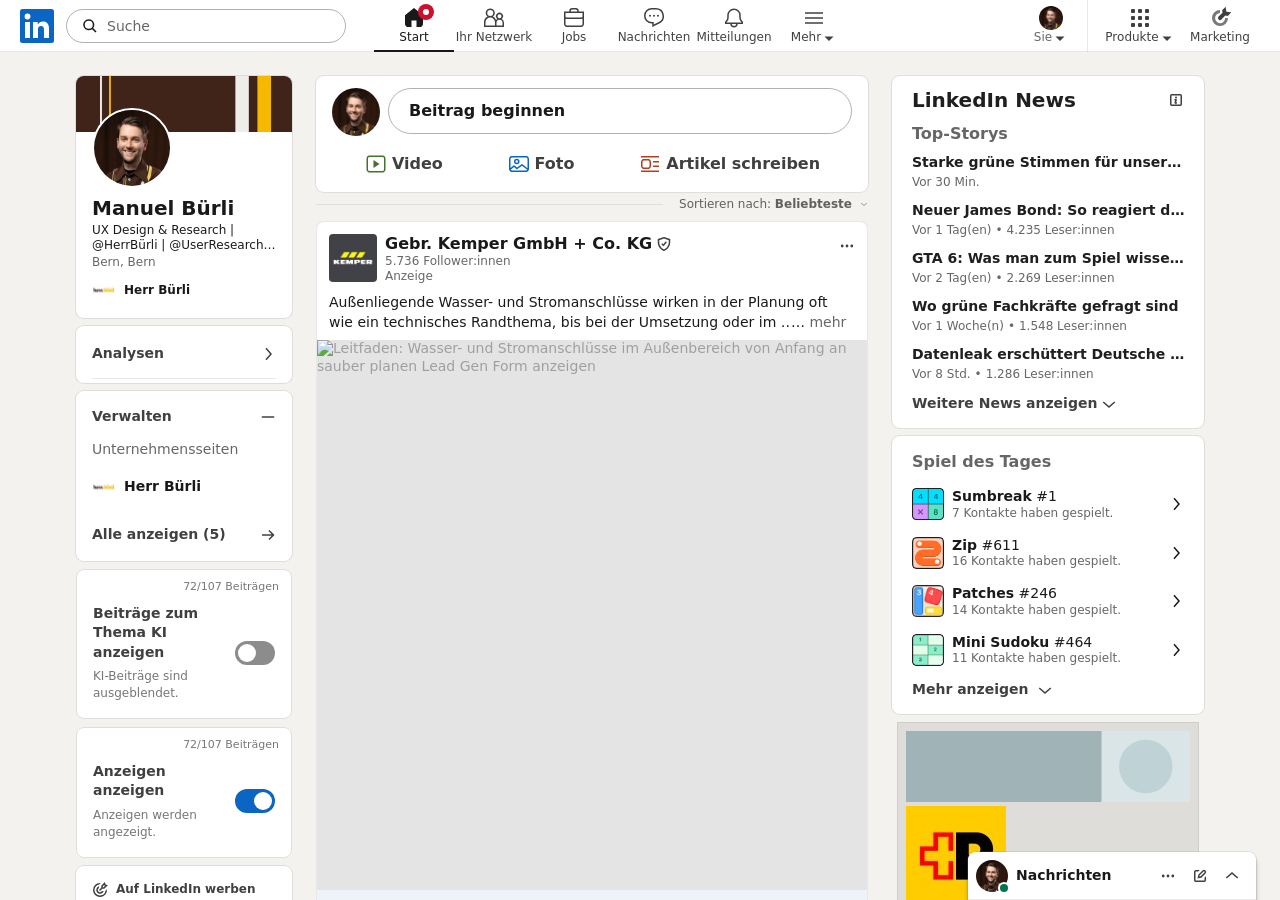
==== Feed _ LinkedIn.html @ 3b2b9075 "Add LinkedIn feed demo with AI and advertising filters" ====
<!DOCTYPE html>
<!-- saved from url=(0029)https://www.linkedin.com/feed -->
<html lang="de" dir="ltr" translate="no"><head><meta http-equiv="Content-Type" content="text/html; charset=UTF-8"><style class="vjs-styles-defaults">
      .video-js {
        width: 300px;
        height: 150px;
      }

      .vjs-fluid:not(.vjs-audio-only-mode) {
        padding-top: 56.25%
      }
    </style><style class="vjs-styles-dimensions">
      .dimensions-\2b5ZfKEteRkOg2El0M7EqtQ\3d\3d {
        width: 720px;
        height: 720px;
      }

      .dimensions-\2b5ZfKEteRkOg2El0M7EqtQ\3d\3d.vjs-fluid:not(.vjs-audio-only-mode) {
        padding-top: 100%;
      }
    </style><style class="vjs-styles-dimensions">
      .rE8eqC6STLJ\2fTqPIsYO1gQ\3d\3d-dimensions {
        width: 640px;
        height: 360px;
      }

      .rE8eqC6STLJ\2fTqPIsYO1gQ\3d\3d-dimensions.vjs-fluid:not(.vjs-audio-only-mode) {
        padding-top: 56.25%;
      }
    </style><style class="vjs-styles-dimensions">
      .ckKrsiAgSJOU2fiuxr1vDQ\3d\3d-dimensions {
        width: 720px;
        height: 1280px;
      }

      .ckKrsiAgSJOU2fiuxr1vDQ\3d\3d-dimensions.vjs-fluid:not(.vjs-audio-only-mode) {
        padding-top: 177.77777777777777%;
      }
    </style><style class="vjs-styles-dimensions">
      .Z4V36ttBJ\2f3JriXPXwtMaQ\3d\3d-dimensions {
        width: 720px;
        height: 1280px;
      }

      .Z4V36ttBJ\2f3JriXPXwtMaQ\3d\3d-dimensions.vjs-fluid:not(.vjs-audio-only-mode) {
        padding-top: 177.77777777777777%;
      }
    </style><style class="vjs-styles-dimensions">
      .nWcS9KaoBfqpNhwKVOZilQ\3d\3d-dimensions {
        width: 720px;
        height: 900px;
      }

      .nWcS9KaoBfqpNhwKVOZilQ\3d\3d-dimensions.vjs-fluid:not(.vjs-audio-only-mode) {
        padding-top: 125%;
      }
    </style><style class="vjs-styles-dimensions">
      .R4MPqCvESsOqVYd6NqeznQ\3d\3d-dimensions {
        width: 720px;
        height: 900px;
      }

      .R4MPqCvESsOqVYd6NqeznQ\3d\3d-dimensions.vjs-fluid:not(.vjs-audio-only-mode) {
        padding-top: 125%;
      }
    </style><style class="vjs-styles-dimensions">
      .Nzpxj4NPc3LKYhUK5\2fYldA\3d\3d-dimensions {
        width: 1280px;
        height: 720px;
      }

      .Nzpxj4NPc3LKYhUK5\2fYldA\3d\3d-dimensions.vjs-fluid:not(.vjs-audio-only-mode) {
        padding-top: 56.25%;
      }
    </style><style class="vjs-styles-dimensions">
      .bcqsrGzAuzdVkP7ek1iYWg\3d\3d-dimensions {
        width: 360px;
        height: 640px;
      }

      .bcqsrGzAuzdVkP7ek1iYWg\3d\3d-dimensions.vjs-fluid:not(.vjs-audio-only-mode) {
        padding-top: 177.77777777777777%;
      }
    </style><style class="vjs-styles-dimensions">
      .ryqaCqwASoyR7H99nJMr2Q\3d\3d-dimensions {
        width: 720px;
        height: 1280px;
      }

      .ryqaCqwASoyR7H99nJMr2Q\3d\3d-dimensions.vjs-fluid:not(.vjs-audio-only-mode) {
        padding-top: 177.77777777777777%;
      }
    </style><style class="vjs-styles-dimensions">
      .oiaku1xTn0e4oN4F7Y2VXQ\3d\3d-dimensions {
        width: 720px;
        height: 1280px;
      }

      .oiaku1xTn0e4oN4F7Y2VXQ\3d\3d-dimensions.vjs-fluid:not(.vjs-audio-only-mode) {
        padding-top: 177.77777777777777%;
      }
    </style><style class="vjs-styles-dimensions">
      .qtBQoYpNHj2A9IPPvtc5fA\3d\3d-dimensions {
        width: 720px;
        height: 900px;
      }

      .qtBQoYpNHj2A9IPPvtc5fA\3d\3d-dimensions.vjs-fluid:not(.vjs-audio-only-mode) {
        padding-top: 125%;
      }
    </style><style class="vjs-styles-dimensions">
      .ao3ycPjXvGE7I\2beccljYfQ\3d\3d-dimensions {
        width: 720px;
        height: 1281px;
      }

      .ao3ycPjXvGE7I\2beccljYfQ\3d\3d-dimensions.vjs-fluid:not(.vjs-audio-only-mode) {
        padding-top: 177.91666666666666%;
      }
    </style><style class="vjs-styles-dimensions">
      .C4O6EcbVRWqjmnkiM7I0jg\3d\3d-dimensions {
        width: 720px;
        height: 720px;
      }

      .C4O6EcbVRWqjmnkiM7I0jg\3d\3d-dimensions.vjs-fluid:not(.vjs-audio-only-mode) {
        padding-top: 100%;
      }
    </style><style class="vjs-styles-dimensions">
      .cUgsrQ8zFcGG6C8o2sJ11Q\3d\3d-dimensions {
        width: 720px;
        height: 1280px;
      }

      .cUgsrQ8zFcGG6C8o2sJ11Q\3d\3d-dimensions.vjs-fluid:not(.vjs-audio-only-mode) {
        padding-top: 177.77777777777777%;
      }
    </style><style class="vjs-styles-dimensions">
      .vqchTZLcTU2e5ZGIym89fQ\3d\3d-dimensions {
        width: 1280px;
        height: 720px;
      }

      .vqchTZLcTU2e5ZGIym89fQ\3d\3d-dimensions.vjs-fluid:not(.vjs-audio-only-mode) {
        padding-top: 56.25%;
      }
    </style><style class="vjs-styles-dimensions">
      .GL\2bb3SaiSrSSjxsmct7eQg\3d\3d-dimensions {
        width: 1280px;
        height: 720px;
      }

      .GL\2bb3SaiSrSSjxsmct7eQg\3d\3d-dimensions.vjs-fluid:not(.vjs-audio-only-mode) {
        padding-top: 56.25%;
      }
    </style><style class="vjs-styles-dimensions">
      .ceS1oAIQ3YYWlZRYtt2sQQ\3d\3d-dimensions {
        width: 576px;
        height: 1024px;
      }

      .ceS1oAIQ3YYWlZRYtt2sQQ\3d\3d-dimensions.vjs-fluid:not(.vjs-audio-only-mode) {
        padding-top: 177.77777777777777%;
      }
    </style><style class="vjs-styles-dimensions">
      .I\2bxCTWV\2fTEm8zJBzJMdtBA\3d\3d-dimensions {
        width: 720px;
        height: 1280px;
      }

      .I\2bxCTWV\2fTEm8zJBzJMdtBA\3d\3d-dimensions.vjs-fluid:not(.vjs-audio-only-mode) {
        padding-top: 177.77777777777777%;
      }
    </style><style class="vjs-styles-dimensions">
      .seU7eTR3QSW7w2JBhQhfsQ\3d\3d-dimensions {
        width: 720px;
        height: 900px;
      }

      .seU7eTR3QSW7w2JBhQhfsQ\3d\3d-dimensions.vjs-fluid:not(.vjs-audio-only-mode) {
        padding-top: 125%;
      }
    </style><style class="vjs-styles-dimensions">
      .oWy1XawjCveAbYv\2bSmT7Ew\3d\3d-dimensions {
        width: 1280px;
        height: 720px;
      }

      .oWy1XawjCveAbYv\2bSmT7Ew\3d\3d-dimensions.vjs-fluid:not(.vjs-audio-only-mode) {
        padding-top: 56.25%;
      }
    </style><style class="vjs-styles-dimensions">
      .Tl2jkCMywleUB33kTfhiew\3d\3d-dimensions {
        width: 720px;
        height: 1280px;
      }

      .Tl2jkCMywleUB33kTfhiew\3d\3d-dimensions.vjs-fluid:not(.vjs-audio-only-mode) {
        padding-top: 177.77777777777777%;
      }
    </style><style class="vjs-styles-dimensions">
      .dimensions-\34 b7Enufa59qZJmIDO2xLIg\3d\3d {
        width: 1280px;
        height: 720px;
      }

      .dimensions-\34 b7Enufa59qZJmIDO2xLIg\3d\3d.vjs-fluid:not(.vjs-audio-only-mode) {
        padding-top: 56.25%;
      }
    </style><style class="vjs-styles-dimensions">
      .RUBUwLbxRTScU1hfjzQEFw\3d\3d-dimensions {
        width: 720px;
        height: 1280px;
      }

      .RUBUwLbxRTScU1hfjzQEFw\3d\3d-dimensions.vjs-fluid:not(.vjs-audio-only-mode) {
        padding-top: 177.77777777777777%;
      }
    </style><style class="vjs-styles-dimensions">
      .FEBZf8MRoHy80npogq1pHg\3d\3d-dimensions {
        width: 816px;
        height: 464px;
      }

      .FEBZf8MRoHy80npogq1pHg\3d\3d-dimensions.vjs-fluid:not(.vjs-audio-only-mode) {
        padding-top: 56.86274509803921%;
      }
    </style><meta name="viewport" content="width=device-width, initial-scale=1.0"><meta http-equiv="Content-Security-Policy" content="script-src-elem 'nonce-b42086219ba7d55e7c5cde305dbc8436' 'strict-dynamic'; script-src-attr;"><meta name="como-t" content="{&quot;ep&quot;:&quot;/e0548yGax_HKReiogFD&quot;,&quot;appId&quot;:&quot;com.linkedin.flagship3.d_web&quot;,&quot;service&quot;:&quot;flagship-web&quot;,&quot;serviceVersion&quot;:&quot;0.2.8688&quot;,&quot;treeId&quot;:&quot;AAZgjlvq1mCWoxMf0RyOdg==&quot;,&quot;trackingId&quot;:&quot;FcWXr8O/SVCF/Y+5f8GLMg==&quot;,&quot;pageForestId&quot;:&quot;0006608e5beb4f13002a1066919ed969&quot;,&quot;locale&quot;:&quot;de_DE&quot;,&quot;applicationUrn&quot;:&quot;urn:li:application:(web,flagship-web)&quot;,&quot;appTrackingId&quot;:&quot;FUDcpcPKTLqmRrvvc8zhCw==&quot;}"><meta name="como-err" content="{&quot;title&quot;:&quot;Leider ist ein Fehler aufgetreten.&quot;,&quot;retry&quot;:&quot;Erneut versuchen&quot;}"><title>Feed | LinkedIn</title><meta name="como-pk" content="d_flagship3_feed"><link type="text/css" rel="stylesheet" href="./Feed _ LinkedIn_files/B3gfQwgu.css"><style type="text/css">:root{--jer-select-border:#b6b6b6;--jer-select-focus:#777;--jer-select-arrow:#777;--jer-form-border:1px solid #ededf0;--jer-form-border-focus:1px solid #e2e2e2;--jer-highlight-color:#b3d8ff}.jer-visible{opacity:1}.jer-hidden{opacity:0}.jer-select select{-webkit-appearance:none;-moz-appearance:none;appearance:none;background-color:transparent;border:none;color:#000;cursor:inherit;font-family:inherit;font-size:.8em;line-height:inherit;margin:0;outline:none;padding:0 1em 0 0;z-index:1}select::-ms-expand{display:none}.jer-select{align-items:center;background-color:#fff;background-image:linear-gradient(0deg,#f9f9f9,#fff 33%);border:1px solid var(--jer-select-border);border-radius:.25em;cursor:pointer;display:grid;grid-template-areas:"select";line-height:1.1;max-width:15ch;min-width:12ch;padding:.25em .5em;position:relative}.jer-select select,.jer-select:after{grid-area:select}.jer-select:not(.jer-select--multiple):after{background-color:var(--jer-select-arrow);clip-path:polygon(100% 0,0 0,50% 100%);content:"";height:.5em;justify-self:end;width:.8em}select:focus+.focus{border:1px solid var(--jer-select-focus);border-radius:inherit;bottom:-1px;left:-1px;position:absolute;right:-1px;top:-1px}.jer-select-inner{text-overflow:ellipsis;width:100%}.jer-editor-container{border-radius:.5em;font-size:16px;line-height:1;padding:1em 1em 1em 2em;position:relative;text-align:left}.jer-editor-container textarea{border:var(--jer-form-border);border-radius:.3em;color:var(--jer-input-color);outline:none}.jer-editor-container textarea:focus{border:var(--jer-form-border-focus)}.jer-editor-container input{border:var(--jer-form-border);border-radius:.3em;font-family:inherit;outline:none}.jer-editor-container input:focus{border:var(--jer-form-border-focus)}.jer-editor-container ::selection{background-color:var(--jer-highlight-color)}.jer-collection-header-row,.jer-value-main-row{align-items:center;display:flex;gap:.3em;min-height:1.7em}.jer-collection-header-row{display:flex;flex-wrap:wrap}.jer-collapse-icon{left:-1.2em;position:absolute;top:.35em}.jer-collection-inner{position:relative}.jer-collection-text-edit{align-items:flex-start;display:flex;flex-direction:column;gap:.3em;line-height:1.1em}.jer-collection-text-area{font-family:inherit;font-size:.85em;max-height:40em;overflow:hidden;padding:.2em .5em 0;resize:both}.jer-collection-input-button-row{display:flex;font-size:150%;justify-content:flex-end;margin-top:.4em;width:100%}.jer-collection-error-row{bottom:.5em;position:absolute}.jer-error-slug{margin-left:1em}.jer-value-component{position:relative}.jer-value-main-row{display:flex;gap:0}.jer-value-and-buttons{align-items:center;display:flex;justify-content:flex-start;padding-left:.5em}.jer-value-error-row{position:absolute}.jer-value-string{line-height:1.3em;overflow-wrap:anywhere;white-space:pre-wrap;word-break:break-word}.jer-string-expansion{cursor:pointer;filter:saturate(50%);opacity:.6}.jer-show-less{font-size:80%}.jer-hyperlink{text-decoration:underline}.jer-input-text{font-family:inherit;font-size:.9em;height:1.4em;line-height:1.2em;margin:0;min-width:6em;overflow:hidden;padding:.25em .5em .2em;resize:none}.jer-input-boolean{margin-left:.3em;margin-right:.3em;transform:scale(1.5)}.jer-key-text{line-height:1.1em;white-space:pre-wrap;word-break:break-word}.jer-key-edit{font-size:inherit;font-size:.9em;padding:0 .3em}.jer-value-invalid{font-style:italic;opacity:.5}.jer-input-number{font-size:90%;min-width:3em}.jer-confirm-buttons,.jer-edit-buttons{align-items:center;cursor:pointer;display:flex;height:1em}.jer-input-buttons{gap:.4em}.jer-edit-buttons{gap:.4em;margin-left:.5em;opacity:0}.jer-confirm-buttons{gap:.2em;margin-left:.4em}.jer-edit-buttons:hover{opacity:1;position:relative}.jer-collection-header-row:hover>.jer-edit-buttons,.jer-value-and-buttons:hover>.jer-edit-buttons,.jer-value-main-row:hover>.jer-edit-buttons{opacity:1}.jer-copy-pulse{position:relative;transition:.3s}.jer-copy-pulse:hover{opacity:.85;transform:scale(1.2);transition:.3s}.jer-copy-pulse:after{border-radius:50%;box-shadow:0 0 15px 5px var(--jer-icon-copy-color);content:"";display:block;height:100%;left:0;opacity:0;position:absolute;top:0;transition:all .5s;width:100%}.jer-copy-pulse:active:after{border-radius:4em;box-shadow:0 0 0 0 var(--jer-icon-copy-color);left:0;opacity:1;position:absolute;top:0;transition:0s}.jer-copy-pulse:active{top:.07em}.jer-rotate-90{transform:rotate(-90deg)}.jer-icon:hover{opacity:.85;transform:scale(1.2);transition:.3s}.jer-empty-string{font-size:90%;font-style:italic}.jer-drag-n-drop-padding{border:1px dashed #e0e0e0;border-radius:.3em;height:.5em}.jer-clickzone{height:calc(100% - .8em);left:-1em;position:absolute;top:1.2em}</style>
<link rel="stylesheet" href="./ki-feed-filter.css?v=9">

<meta http-equiv="Content-Security-Policy" content="connect-src 'none'; object-src 'none'; form-action 'none'; base-uri 'self'; frame-src 'self'; img-src 'self' data: blob:; font-src 'self' data:; media-src 'self' blob:">
</head><body class="aaalqh" data-body-class="aaalqh" data-color-scheme="light" cz-shortcut-listen="true" data-rehydrated="true"><div id="root" data-strictmode="true"><section class="aaamnt aaamns aaaj15 aaak4l"><h2 class="aaaa2y aaal5q" data-testid="toasts-title">0 Benachrichtigungen</h2></section><div class="hasBreakWordsNoHyphen enableHyperlinkDecoration aaalmr aaalmx aaalms aaalmp aaaay6 aaahtz aaaa29 aaah97 aaalmu aaalm1 aaal5q"><div class="aaal5q"><div aria-label="Navigationsmenü überspringen" class="aaamin aaamim aaabtj aaaa29"><div class="aaamiq aaamio aaalbb aaalb7 aaah93 aaamip aaald0 aaaj03 aaaayy aaaj1k aaaiyn aaaj2d"><button class="aaalxl aaalxk aaat0 aaaa26 aaahn4 aaalho aaali7 aaalxo aaalxn aaalxm aaaazu aaaj03 aaaj2d" type="button"><span class="aaalzr aaalyb aaalx6 aaaivr aaaj03 aaat0 aaaa26 aaaazu aaaix7 aaaj1r aaalho aaali7 aaak6u aaak65 aaalyd aaalyp aaalyl aaalx8 aaah1v aaalyt"><span class="aaalje aaalqv aaahn4 aaaljc aaaly8">Weiter zur Suche</span></span></button><button class="aaalxl aaalxk aaat0 aaaa26 aaahn4 aaalho aaali7 aaalxo aaalxn aaalxm aaaazu aaaj03 aaaj2d" type="button"><span class="aaalzr aaalyb aaalx6 aaaivr aaaj03 aaat0 aaaa26 aaaazu aaaix7 aaaj1r aaalho aaali7 aaak6u aaak65 aaalyd aaalyp aaalyl aaalx8 aaah1v aaalyt"><span class="aaalje aaalqv aaahn4 aaaljc aaaly8">Weiter zum Hauptinhalt</span></span></button><button class="aaalxl aaalxk aaat0 aaaa26 aaahn4 aaalho aaali7 aaalxo aaalxn aaalxm aaaazu aaaj03 aaaj2d" type="button"><span class="aaalzr aaalyb aaalx6 aaaivr aaaj03 aaat0 aaaa26 aaaazu aaaix7 aaaj1r aaalho aaali7 aaak6u aaak65 aaalyd aaalyp aaalyl aaalx8 aaah1v aaalyt"><span class="aaalje aaalqv aaahn4 aaaljc aaaly8">Weiter zu seitenleiste</span></span></button><button class="aaalxl aaalxk aaat0 aaaa26 aaahn4 aaalho aaali7 aaalxo aaalxn aaalxm aaaazu aaaj03 aaaj2d" type="button"><span class="aaalzr aaalyb aaalx6 aaaivr aaaj03 aaat0 aaaa26 aaaazu aaaix7 aaaj1r aaalho aaali7 aaak6u aaak65 aaalyd aaalyp aaalyl aaalx8 aaah1v aaalyt"><span class="aaalje aaalqv aaahn4 aaaljc aaaly8">Weiter zu primäre inhalte</span></span></button><button class="aaalxl aaalxk aaat0 aaaa26 aaahn4 aaalho aaali7 aaalxo aaalxn aaalxm aaaazu aaaj03 aaaj2d" type="button"><span class="aaalzr aaalyb aaalx6 aaaivr aaaj03 aaat0 aaaa26 aaaazu aaaix7 aaaj1r aaalho aaali7 aaak6u aaak65 aaalyd aaalyp aaalyl aaalx8 aaah1v aaalyt"><span class="aaalje aaalqv aaahn4 aaaljc aaaly8">Weiter zu aside</span></span></button><div class="aaamiu aaamit aaaj49 aaaj1x aaake9"><button class="aaalxl aaalxk aaat0 aaaa26 aaahn4 aaalho aaali7 aaalxo aaalxn aaalxm aaaazu aaaj03 aaaj2d" type="button" aria-label="Wechselmenü schließen"><span class="aaalzr aaalyb aaalx6 aaaivr aaaj03 aaat0 aaaa26 aaaazu aaaix7 aaaj1r aaalho aaali7 aaak6u aaak65 aaalyg aaalyp aaalyn aaalyl aaalx8 aaah1v aaalyy aaaly3"><svg xmlns="http://www.w3.org/2000/svg" id="xmark-outline-medium" fill="none" aria-hidden="true" data-supported-dps="24x24" viewBox="0 0 24 24" data-token-id="98" width="24" height="24" class="" style="width: 24px; min-width: 24px; height: 24px; min-height: 24px;"><path fill="currentColor" d="M19.53 5.53 13.06 12l6.47 6.47-1.061 1.06-6.47-6.47-6.47 6.47-1.06-1.06 6.47-6.47-6.47-6.47 1.06-1.06L12 10.94l6.47-6.47z"></path></svg></span></button></div></div></div><div class="aaal6d aaaayy aaaiun aaaj1t aaaj08 aaaj1j aaaixb aaal5q"></div></div><div class="aaalm3 aaalmf aaalm2 aaaay6 aaahtr aaaa29 aaah97 aaalm5 aaalm6 aaalm9 aaalnc aaalnd aaalnf aaalnh aaalnl aaal5q" data-layout-grid=""><div class="aaalns aaal5q"><header class="aaalnx aaalnv aaahpf aaalny aaaln0 aaal5q"><div class="aaaayq aaal5q" data-display-contents="true" style="--72738b91: var(--aaac1);"><div class="aaa0g aaaayy aaaiu3 aaaj1r aaaj08 aaaj1j aaaixb aaahub aaaia7 aaabtc aaaaeg aaal5q" style="border-color: var(--72738b91, var(--aaac1));"><div class="aaalao aaalbk aaaayy aaaiu3 aaaj1t aaaj03 aaaj1j aaaixb aaaia7 aaaifb aaaj1i aaal5q"><div class="aaaivz aaaayy aaaiu3 aaaj1t aaaj03 aaaj1j aaaiyv aaahtn aaaj1e aaal5q"><div role="button" tabindex="0" class="aaamic aaamib aaak8o aaak9k aaalag aaalbc aaat0 aaahn4 aaaljh aaaayy" componentkey="d6b43f20-1138-4c18-af3d-f469de2f01df"><svg xmlns="http://www.w3.org/2000/svg" id="linkedin-bug-blue-medium" width="34" height="34" aria-hidden="false" data-supported-dps="34x34" viewBox="0 0 34 34" data-token-id="417" class="aaal8z aaaivr aaaayi aaag58 aaamj1" componentkey="d6b43f20-1138-4c18-af3d-f469de2f01df" role="img" aria-label="LinkedIn" style="width: 34px; min-width: 34px; height: 34px; min-height: 34px;"><path fill="#0a66c2" d="M34 2.5v29a2.5 2.5 0 0 1-2.5 2.5h-29A2.5 2.5 0 0 1 0 31.5v-29A2.5 2.5 0 0 1 2.5 0h29A2.5 2.5 0 0 1 34 2.5M10 13H5v16h5zm.45-5.5a2.88 2.88 0 0 0-2.86-2.9H7.5a2.9 2.9 0 0 0 0 5.8 2.88 2.88 0 0 0 2.95-2.81zM29 19.28c0-4.81-3.06-6.68-6.1-6.68a5.7 5.7 0 0 0-5.06 2.58h-.14V13H13v16h5v-8.51a3.32 3.32 0 0 1 3-3.58h.19c1.59 0 2.77 1 2.77 3.52V29h5z" display="var(--svgDisplayLight)"></path><path fill="#fff" d="M34 2.5v29a2.5 2.5 0 0 1-2.5 2.5h-29A2.5 2.5 0 0 1 0 31.5v-29A2.5 2.5 0 0 1 2.5 0h29A2.5 2.5 0 0 1 34 2.5M10 13H5v16h5zm.45-5.5a2.88 2.88 0 0 0-2.86-2.9H7.5a2.9 2.9 0 0 0 0 5.8 2.88 2.88 0 0 0 2.95-2.81zM29 19.28c0-4.81-3.06-6.68-6.1-6.68a5.7 5.7 0 0 0-5.06 2.58h-.14V13H13v16h5v-8.51a3.32 3.32 0 0 1 3-3.58h.19c1.59 0 2.77 1 2.77 3.52V29h5z" display="var(--svgDisplayDark)"></path></svg></div><div class="aaaivr aaaayy aaaiu3 aaaj1t aaaj03 aaaj1j aaaixb aaahtn aaaj1e aaal5q" style="max-width: 56rem;"><div class="aaaa2y aaal5q" role="status" aria-live="polite" aria-atomic="true"></div><div class="aaal4p aaal4o aaaia7 aaahub aaaayy aaaiun aaaixr aaaj1r aaalkf" role="search" data-expanded="false"><div class="aaal4z aaal4y aaaj2d aaalk2"><div class="aaalkt aaalks aaalan aaahmy aaahm7 aaahnf aaaj3x aaak3x aaak7f aaak6t aaak67 aaal5q"><svg xmlns="http://www.w3.org/2000/svg" id="magnifying-glass-outline-small" fill="none" aria-hidden="true" data-supported-dps="16x16" viewBox="0 0 16 16" data-token-id="382" width="16" height="16" class="aaal8z aaaayi aaagcv aaamj1" style="width: 16px; min-width: 16px; height: 16px; min-height: 16px;"><path fill="currentColor" fill-rule="evenodd" d="M6.75 1.25a5.5 5.5 0 0 1 4.382 8.821l3.398 3.399-1.06 1.06-3.399-3.398A5.5 5.5 0 1 1 6.75 1.25m0 1.5a4 4 0 1 0 0 8 4 4 0 0 0 0-8" clip-rule="evenodd"></path></svg></div><input class="aaal4v aaal3x aaalqs aaal4u aaat2 aaagoj aaagos aaago0 aaaia7 aaalkx aaalku aaavg aaaz8 aaa40 aaa9s aaaafy aaaakq aaaapi aaaaua aaalbh aaalce aaalcv aaaldg aaaldu aaad4d aaaaeg aaaa29 aaabtq aaabtz aaabt7 aaah93 aaal5q" id="_r_a0_" data-testid="typeahead-input" autocomplete="off" dir="auto" placeholder="Suche" aria-autocomplete="list" componentkey="SearchResults_SearchTyahInputRef" value="" style="max-width: 56rem;"></div></div></div></div><div class="aaaayy aaal5q"><nav class="aaamj2 aaaivr aaaldb aaaa3s aaaa3l aaal5q"><ul class="aaaayy aaaiu3 aaaj1j aaaixb aaal5q"><li class="aaamj3 aaaivr aaaiw6 aaaj1p aaal5q"><button class="aaamne aaamnd aaaj03 aaat0 aaaa26 aaaayy aaaiun aaahuz aaaj1r aaaljj aaaih7 aaah93 aaaj2d aaalio aaali7 aaalja aaamnh aaamnf" aria-label="Start, 0 neue Mitteilungen" aria-current="true"><span class="aaaazu aaaj2d aaal5q"><svg xmlns="http://www.w3.org/2000/svg" id="house-fill-medium" fill="none" aria-hidden="true" data-supported-dps="24x24" viewBox="0 0 24 24" width="24" height="24"><path fill="currentColor" d="m20.714 8.911.286.225v7.514c0 .618 0 1.126-.033 1.539-.035.421-.109.81-.294 1.173a3 3 0 0 1-1.31 1.31c-.365.186-.753.26-1.174.295-.413.034-.921.033-1.539.033H14.5v-6.5h-5V21H7.35c-.618 0-1.126 0-1.538-.033-.422-.035-.81-.109-1.174-.294a3 3 0 0 1-1.31-1.31c-.186-.365-.26-.753-.295-1.174C3 17.776 3 17.268 3 16.65V9.136l.286-.225L12 2.045z"></path></svg><span class="aaamhj aaamha aaaaeu aaalc9 aaaldq aaaj03 aaaazu aaaj1r aaak3p aaamhk aaalqr aaamhb aaaczx aaagj9 aaamhq aaamhh aaahqf aaaihn aaamhs aaamht aaamno aaamnn aaalaz aaaj1x aaaiaf aaal5q" data-color-scheme="light"></span></span><span class="aaaayy aaaiun aaal5q"><span class="aaamnk aaamni aaalqq aaamnj aaahn4 aaak6u aaak65 aaaayy aaaj1r aaahqf">Start</span></span></button></li><li class="aaamj3 aaaivr aaaiw6 aaaj1p aaal5q"><a class="aaamne aaamnd aaaj03 aaat0 aaaa26 aaaayy aaaiun aaahuz aaaj1r aaaljj aaaih7 aaah93 aaaj2d aaalio aaali7 aaalja aaamnf" href="https://www.linkedin.com/mynetwork" aria-label="Ihr Netzwerk, 0 neue Mitteilungen"><span class="aaaazu aaaj2d aaal5q"><svg xmlns="http://www.w3.org/2000/svg" id="people-two-outline-medium" fill="none" aria-hidden="true" data-supported-dps="24x24" viewBox="0 0 24 24" width="24" height="24"><path fill="currentColor" fill-rule="evenodd" d="M8.25 2.5a4.5 4.5 0 0 1 2.69 8.107 6.27 6.27 0 0 1 3.093 3.273 4.5 4.5 0 0 1 1.163-.996 3.5 3.5 0 1 1 4.606 0A4.5 4.5 0 0 1 22 16.75V21H2v-4.75a6.25 6.25 0 0 1 3.559-5.643A4.5 4.5 0 0 1 8.25 2.5m0 9a4.75 4.75 0 0 0-4.75 4.75v3.25H13v-3.25a4.75 4.75 0 0 0-4.75-4.75m9.25 2.25a3 3 0 0 0-3 3v2.75h6v-2.75a3 3 0 0 0-3-3m0-5.5a2 2 0 1 0 0 4 2 2 0 0 0 0-4M8.25 4a3 3 0 1 0 0 6 3 3 0 0 0 0-6" clip-rule="evenodd"></path></svg></span><span class="aaaayy aaaiun aaal5q"><span class="aaamnk aaamni aaalqq aaamnj aaahn4 aaak6u aaak65 aaaayy aaaj1r aaahqf">Ihr Netzwerk</span></span></a></li><li class="aaamj3 aaaivr aaaiw6 aaaj1p aaal5q"><a class="aaamne aaamnd aaaj03 aaat0 aaaa26 aaaayy aaaiun aaahuz aaaj1r aaaljj aaaih7 aaah93 aaaj2d aaalio aaali7 aaalja aaamnf" href="https://www.linkedin.com/jobs/" aria-label="Jobs, 0 neue Mitteilungen"><span class="aaaazu aaaj2d aaal5q"><svg xmlns="http://www.w3.org/2000/svg" id="briefcase-outline-medium" fill="none" aria-hidden="true" data-supported-dps="24x24" viewBox="0 0 24 24" width="24" height="24"><path fill="currentColor" fill-rule="evenodd" d="M13.75 2a3 3 0 0 1 3 3v.5h5.255v11.15c0 .618 0 1.126-.033 1.539-.035.421-.109.81-.294 1.173a3 3 0 0 1-1.31 1.31c-.365.186-.752.26-1.174.295-.412.034-.921.033-1.539.033H6.35c-.618 0-1.126 0-1.538-.033-.422-.035-.81-.109-1.174-.294a3 3 0 0 1-1.31-1.31c-.186-.365-.26-.753-.295-1.174C2 17.776 2 17.268 2 16.65V5.5h5.25V5a3 3 0 0 1 3-3zm6.755 10.595q-.34.197-.729.303c-.405.108-.877.102-1.526.102H5.75c-.65 0-1.12.006-1.526-.102a3 3 0 0 1-.724-.3v4.052c0 .642 0 1.079.028 1.416.027.329.075.497.135.615.144.282.374.512.656.656.118.06.286.108.615.135.337.027.774.028 1.416.028h11.305c.642 0 1.079 0 1.416-.028.329-.027.497-.075.614-.135.283-.144.513-.374.657-.656.06-.118.108-.286.135-.615.027-.337.028-.774.028-1.416zM3.5 9.25c0 .746.006.972.05 1.139a1.5 1.5 0 0 0 1.061 1.06c.167.045.393.051 1.139.051h12.5c.746 0 .972-.006 1.139-.05a1.5 1.5 0 0 0 1.06-1.061c.045-.167.051-.393.051-1.139h.005V7H3.5zm6.75-5.75A1.5 1.5 0 0 0 8.75 5v.5h6.5V5a1.5 1.5 0 0 0-1.5-1.5z" clip-rule="evenodd"></path></svg></span><span class="aaaayy aaaiun aaal5q"><span class="aaamnk aaamni aaalqq aaamnj aaahn4 aaak6u aaak65 aaaayy aaaj1r aaahqf">Jobs</span></span></a></li><li class="aaamj3 aaaivr aaaiw6 aaaj1p aaal5q"><button class="aaamne aaamnd aaaj03 aaat0 aaaa26 aaaayy aaaiun aaahuz aaaj1r aaaljj aaaih7 aaah93 aaaj2d aaalio aaali7 aaalja aaamnf" aria-label="Nachrichten, 0 neue Mitteilungen"><span class="aaaazu aaaj2d aaal5q"><svg xmlns="http://www.w3.org/2000/svg" id="message-outline-medium" fill="none" aria-hidden="true" data-supported-dps="24x24" viewBox="0 0 24 24" width="24" height="24"><path fill="currentColor" d="M8 8.75a1 1 0 1 1 0 2 1 1 0 0 1 0-2m4 0a1 1 0 1 1 0 2 1 1 0 0 1 0-2m4 0a1 1 0 1 1 0 2 1 1 0 0 1 0-2"></path><path fill="currentColor" fill-rule="evenodd" d="M13.864 2a8.136 8.136 0 0 1 3.568 15.447L10.25 20.95V17.5h-.5a7.75 7.75 0 0 1 0-15.5zM9.75 3.5a6.25 6.25 0 1 0 0 12.5h2v2.549l5.023-2.45A6.635 6.635 0 0 0 13.864 3.5z" clip-rule="evenodd"></path></svg></span><span class="aaaayy aaaiun aaal5q"><span class="aaamnk aaamni aaalqq aaamnj aaahn4 aaak6u aaak65 aaaayy aaaj1r aaahqf">Nachrichten</span></span></button></li><li class="aaamj3 aaaivr aaaiw6 aaaj1p aaal5q"><a class="aaamne aaamnd aaaj03 aaat0 aaaa26 aaaayy aaaiun aaahuz aaaj1r aaaljj aaaih7 aaah93 aaaj2d aaalio aaali7 aaalja aaamnf" href="https://www.linkedin.com/notifications/" aria-label="Mitteilungen, 0 neue Mitteilungen"><span class="aaaazu aaaj2d aaal5q"><svg xmlns="http://www.w3.org/2000/svg" id="bell-outline-medium" fill="none" aria-hidden="true" data-supported-dps="24x24" viewBox="0 0 24 24" width="24" height="24"><path fill="currentColor" fill-rule="evenodd" d="M12 2.5a6.75 6.75 0 0 1 6.75 6.75v2.365a4.4 4.4 0 0 0 1.29 3.114l.96.96V18h-5.259a3.75 3.75 0 0 1-7.482 0H3v-2.31l.96-.961a4.4 4.4 0 0 0 1.29-3.114V9.25A6.75 6.75 0 0 1 12 2.5M9.765 18a2.25 2.25 0 0 0 4.47 0zM12 4a5.25 5.25 0 0 0-5.25 5.25v2.365a5.9 5.9 0 0 1-1.729 4.174l-.521.522v.189h15v-.19l-.521-.52a5.9 5.9 0 0 1-1.729-4.175V9.25C17.25 6.35 14.9 4 12 4" clip-rule="evenodd"></path></svg></span><span class="aaaayy aaaiun aaal5q"><span class="aaamnk aaamni aaalqq aaamnj aaahn4 aaak6u aaak65 aaaayy aaaj1r aaahqf">Mitteilungen</span></span></a></li><li class="aaamj3 aaaivr aaaiw6 aaaj1p aaal5q"><button class="aaamne aaamnd aaaj03 aaat0 aaaa26 aaaayy aaaiun aaahuz aaaj1r aaaljj aaaih7 aaah93 aaaj2d aaalio aaali7 aaalja aaamnf" aria-label="Mehr" aria-expanded="false"><span class="aaaazu aaaj2d aaal5q"><svg xmlns="http://www.w3.org/2000/svg" id="bars-outline-medium" fill="none" aria-hidden="true" data-supported-dps="24x24" viewBox="0 0 24 24" data-token-id="461" width="24" height="24" class="aaal8z aaaayi aaah1b aaaihf" style="width: 24px; min-width: 24px; height: 24px; min-height: 24px;"><path fill="currentColor" d="M21 17.75H3v-1.5h18zm0-5H3v-1.5h18zm0-5H3v-1.5h18z"></path></svg></span><span class="aaaayy aaaiun aaal5q"><span class="aaamnk aaamni aaalqq aaamnj aaahn4 aaak6u aaak65 aaaayy aaaj1r aaahqf">Mehr<svg xmlns="http://www.w3.org/2000/svg" id="caret-down-fill-small" fill="none" aria-hidden="true" data-supported-dps="16x16" viewBox="0 0 16 16" data-token-id="379" width="16" height="16" class="" style="width: 16px; min-width: 16px; height: 16px; min-height: 16px;"><path fill="currentColor" d="M8 11 3.5 6.5h9z"></path></svg></span></span></button></li></ul></nav></div><div class="aaaivr aaaa2a aaaht3 aaaiaf aaaa3v aaaa3o aaal5q"></div><div class="aaaayy aaaiu3 aaaj1s aaaj03 aaaj1j aaaixb aaaa3s aaaa3l aaal5q"><div class="aaalln aaaa2q aaal5q" id="meMenuV2WideComponentRef" componentkey="meMenuV2WideComponentRef"><div role="button" tabindex="0" class="aaahub aaaiaf aaaih7 aaamic aaamib aaak8o aaak9k aaalag aaalbc aaat0 aaahn4 aaaljh aaaayy" componentkey="024e89fc-4766-4c51-ad86-a695d7fb296e" aria-expanded="false"><div class="aaaivr aaaa2a aaaih7 aaal5q" componentkey="024e89fc-4766-4c51-ad86-a695d7fb296e" aria-label="Manuel Bürli Sie"><div class="aaal6d aaaayy aaaiun aaaj1r aaaj03 aaaj1j aaaixb aaaa3s aaaa3n aaak56 aaak5x aaal5q"><figure class="aaal8s aaal8v aaal8t aaaaex aaaa29 aaah6z aaahqn aaaj1i aaal5q" aria-hidden="true"><svg xmlns="http://www.w3.org/2000/svg" id="person-accent-4" aria-hidden="true" viewBox="0 0 128 128" data-token-id="356" class="aaal8n aaal8m aaahtr aaah93 aaal8r" fetchPriority="low" preserveAspectRatio="xMidYMid slice"><g display="var(--svgDisplayLight)"><path fill="#e7e2dc" d="M0 0h128v128H0z"></path><path fill="#788fa5" d="M88.41 84.67a32 32 0 1 0-48.82 0 66.13 66.13 0 0 1 48.82 0"></path><path fill="#9db3c8" d="M88.41 84.67a32 32 0 0 1-48.82 0A66.79 66.79 0 0 0 0 128h128a66.79 66.79 0 0 0-39.59-43.33"></path><path fill="#56687a" d="M64 96a31.93 31.93 0 0 0 24.41-11.33 66.13 66.13 0 0 0-48.82 0A31.93 31.93 0 0 0 64 96"></path></g><g display="var(--svgDisplayDark)"><path fill="#38434f" d="M0 0h128v128H0z"></path><path fill="#788fa5" d="M88.41 84.67a32 32 0 1 0-48.82 0 66.13 66.13 0 0 1 48.82 0"></path><path fill="#9db3c8" d="M88.41 84.67a32 32 0 0 1-48.82 0A66.79 66.79 0 0 0 0 128h128a66.79 66.79 0 0 0-39.59-43.33"></path><path fill="#56687a" d="M64 96a31.93 31.93 0 0 0 24.41-11.33 66.13 66.13 0 0 0-48.82 0A31.93 31.93 0 0 0 64 96"></path></g></svg><img class="aaal8n aaal8m aaahtr aaah93 aaal8q" fetchpriority="low" alt="" src="./Feed _ LinkedIn_files/1704988749925" data-loaded="true"></figure><div class="aaaayy aaaiu3 aaaj1r aaaj03 aaaj1j aaaixb aaal5q"><p class="aaalje aaalqq aaalis aaagpp aaaljc aaalle">Sie</p><svg xmlns="http://www.w3.org/2000/svg" id="caret-down-fill-small" fill="none" aria-hidden="true" data-supported-dps="16x16" viewBox="0 0 16 16" data-token-id="379" width="16" height="16" class="aaal8z aaaayi aaagch aaamj1" style="width: 16px; min-width: 16px; height: 16px; min-height: 16px;"><path fill="currentColor" d="M8 11 3.5 6.5h9z"></path></svg></div></div><div class="aaal6d aaaayy aaaiun aaaj1r aaaj03 aaaj1j aaaixb aaaa3v aaak56 aaak5x aaal5q"><figure class="aaal8s aaal8v aaal8t aaaaex aaaa29 aaah63 aaahqr aaaj1i aaal5q" aria-hidden="true"><svg xmlns="http://www.w3.org/2000/svg" id="person-accent-4" aria-hidden="true" viewBox="0 0 128 128" data-token-id="356" class="aaal8n aaal8m aaahtr aaah93 aaal8r" fetchPriority="low" preserveAspectRatio="xMidYMid slice"><g display="var(--svgDisplayLight)"><path fill="#e7e2dc" d="M0 0h128v128H0z"></path><path fill="#788fa5" d="M88.41 84.67a32 32 0 1 0-48.82 0 66.13 66.13 0 0 1 48.82 0"></path><path fill="#9db3c8" d="M88.41 84.67a32 32 0 0 1-48.82 0A66.79 66.79 0 0 0 0 128h128a66.79 66.79 0 0 0-39.59-43.33"></path><path fill="#56687a" d="M64 96a31.93 31.93 0 0 0 24.41-11.33 66.13 66.13 0 0 0-48.82 0A31.93 31.93 0 0 0 64 96"></path></g><g display="var(--svgDisplayDark)"><path fill="#38434f" d="M0 0h128v128H0z"></path><path fill="#788fa5" d="M88.41 84.67a32 32 0 1 0-48.82 0 66.13 66.13 0 0 1 48.82 0"></path><path fill="#9db3c8" d="M88.41 84.67a32 32 0 0 1-48.82 0A66.79 66.79 0 0 0 0 128h128a66.79 66.79 0 0 0-39.59-43.33"></path><path fill="#56687a" d="M64 96a31.93 31.93 0 0 0 24.41-11.33 66.13 66.13 0 0 0-48.82 0A31.93 31.93 0 0 0 64 96"></path></g></svg><img class="aaal8n aaal8m aaahtr aaah93 aaal8q" fetchpriority="low" alt="" src="./Feed _ LinkedIn_files/1704988749925" data-loaded="true"></figure></div></div></div></div><hr role="presentation" class="aaal6f aaal6e aaak8o aaak9k aaalag aaalbc aaat0 aaal6i aaal6g aaat8 aaaa3u aaaj1e aaahtn"><hr role="presentation" class="aaal6f aaal6e aaak8o aaak9k aaalag aaalbc aaat0 aaal6i aaal6g aaat8 aaalam aaalbi aaaa3s aaaa3m aaaj1e aaahtn"><div class="aaaayy aaaiu3 aaaj1t aaaj08 aaaj1j aaaixb aaal5q"><nav class="aaamj2 aaal5q"><ul class="aaaayy aaaiu3 aaaj1j aaaixb aaal5q"><li class="aaamj3 aaaivr aaaiw6 aaaj1p aaal5q"><button class="aaamne aaamnd aaaj03 aaat0 aaaa26 aaaayy aaaiun aaahuz aaaj1r aaaljj aaaih7 aaah93 aaaj2d aaalio aaali7 aaalja aaamnf" aria-label="Produkte" aria-expanded="false"><span class="aaaazu aaaj2d aaal5q"><svg xmlns="http://www.w3.org/2000/svg" id="grid-fill-medium" fill="none" aria-hidden="true" data-supported-dps="24x24" viewBox="0 0 24 24" width="24" height="24"><path fill="currentColor" d="M3 4a1 1 0 0 1 1-1h2a1 1 0 0 1 1 1v2a1 1 0 0 1-1 1H4a1 1 0 0 1-1-1zm7 2a1 1 0 0 0 1 1h2a1 1 0 0 0 1-1V4a1 1 0 0 0-1-1h-2a1 1 0 0 0-1 1zm8-3a1 1 0 0 0-1 1v2a1 1 0 0 0 1 1h2a1 1 0 0 0 1-1V4a1 1 0 0 0-1-1zM3 13a1 1 0 0 0 1 1h2a1 1 0 0 0 1-1v-2a1 1 0 0 0-1-1H4a1 1 0 0 0-1 1zm7 0a1 1 0 0 0 1 1h2a1 1 0 0 0 1-1v-2a1 1 0 0 0-1-1h-2a1 1 0 0 0-1 1zm7 0a1 1 0 0 0 1 1h2a1 1 0 0 0 1-1v-2a1 1 0 0 0-1-1h-2a1 1 0 0 0-1 1zM3 20a1 1 0 0 0 1 1h2a1 1 0 0 0 1-1v-2a1 1 0 0 0-1-1H4a1 1 0 0 0-1 1zm7 0a1 1 0 0 0 1 1h2a1 1 0 0 0 1-1v-2a1 1 0 0 0-1-1h-2a1 1 0 0 0-1 1zm7 0a1 1 0 0 0 1 1h2a1 1 0 0 0 1-1v-2a1 1 0 0 0-1-1h-2a1 1 0 0 0-1 1z"></path></svg></span><span class="aaaayy aaaiun aaal5q"><span class="aaamnk aaamni aaalqq aaamnj aaahn4 aaak6u aaak65 aaaayy aaaj1r aaahqf">Produkte<svg xmlns="http://www.w3.org/2000/svg" id="caret-down-fill-small" fill="none" aria-hidden="true" data-supported-dps="16x16" viewBox="0 0 16 16" data-token-id="379" width="16" height="16" class="" style="width: 16px; min-width: 16px; height: 16px; min-height: 16px;"><path fill="currentColor" d="M8 11 3.5 6.5h9z"></path></svg></span></span></button></li><li class="aaamj3 aaaivr aaaiw6 aaaj1p aaal5q"><a class="aaamne aaamnd aaaj03 aaat0 aaaa26 aaaayy aaaiun aaahuz aaaj1r aaaljj aaaih7 aaah93 aaaj2d aaalio aaali7 aaalja aaamnf" href="https://www.linkedin.com/campaignmanager/accounts/" target="_blank" aria-label="Marketing, 0 neue Mitteilungen"><span class="aaaazu aaaj2d aaal5q"><svg xmlns="http://www.w3.org/2000/svg" id="ads-small" fill="currentColor" aria-hidden="true" data-supported-dps="24x24 40x40" viewBox="0 0 24 24" data-token-id="395" width="24" height="24" class="aaal8z aaaayi aaah1b aaaihf" style="width: 24px; min-width: 24px; height: 24px; min-height: 24px;"><path d="M12 17.13a5.13 5.13 0 0 1 0-10.25V4a8 8 0 1 0 8 8h-2.87A5.13 5.13 0 0 1 12 17.13" opacity="0.7"></path><path d="m23.31 6.34-4.95-.71-.7-4.94-3.54 3.53.35 2.48-3.89 3.89a2 2 0 0 0 2.83 2.83l3.89-3.89 2.48.35z"></path></svg></span><span class="aaaayy aaaiun aaal5q"><span class="aaamnk aaamni aaalqq aaamnj aaahn4 aaak6u aaak65 aaaayy aaaj1r aaahqf">Marketing</span></span></a></li></ul></nav></div></div><div class="aaaayy aaaiu3 aaaj1s aaaj03 aaaj1j aaaixb aaaa3t aaal5q"><nav class="aaamj2 aaal5q"><ul class="aaaayy aaaiu3 aaaj1j aaaixb aaal5q"><li class="aaamj3 aaaivr aaaiw6 aaaj1p aaal5q"><button class="aaalj5 aaalj2 aaaj03 aaat0 aaaa26 aaaljh aaaayy aaaj2d aaali7 aaak6u aaak65 aaah93 aaaiyn aaalj6 aaalj3 aaaj1r" aria-label="Mehr" aria-expanded="false"><span class="aaaazu aaaj2d aaal5q"><svg xmlns="http://www.w3.org/2000/svg" id="bars-outline-medium" fill="none" aria-hidden="true" data-supported-dps="24x24" viewBox="0 0 24 24" data-token-id="461" width="24" height="24" class="aaal8z aaaayi aaah1b aaaihf" style="width: 24px; min-width: 24px; height: 24px; min-height: 24px;"><path fill="currentColor" d="M21 17.75H3v-1.5h18zm0-5H3v-1.5h18zm0-5H3v-1.5h18z"></path></svg></span><span class="aaaayy aaaiun aaal5q"><span class="aaalje aaalqv aaaayy aaahn4 aaaljc"></span></span></button></li></ul></nav><div class="aaalln aaaa2q aaal5q" id="meMenuV2NarrowComponentRef" componentkey="meMenuV2NarrowComponentRef"><div role="button" tabindex="0" class="aaahub aaaiaf aaaih7 aaamic aaamib aaak8o aaak9k aaalag aaalbc aaat0 aaahn4 aaaljh aaaayy" componentkey="852bc595-6be0-45aa-862f-6903a8a9c513" aria-expanded="false"><div class="aaaivr aaaa2a aaaih7 aaal5q" componentkey="852bc595-6be0-45aa-862f-6903a8a9c513" aria-label="Manuel Bürli Sie"><div class="aaal6d aaaayy aaaiun aaaj1r aaaj03 aaaj1j aaaixb aaaa3s aaaa3n aaak56 aaak5x aaal5q"><figure class="aaal8s aaal8v aaal8t aaaaex aaaa29 aaah6z aaahqn aaaj1i aaal5q" aria-hidden="true"><svg xmlns="http://www.w3.org/2000/svg" id="person-accent-4" aria-hidden="true" viewBox="0 0 128 128" data-token-id="356" class="aaal8n aaal8m aaahtr aaah93 aaal8r" fetchPriority="low" preserveAspectRatio="xMidYMid slice"><g display="var(--svgDisplayLight)"><path fill="#e7e2dc" d="M0 0h128v128H0z"></path><path fill="#788fa5" d="M88.41 84.67a32 32 0 1 0-48.82 0 66.13 66.13 0 0 1 48.82 0"></path><path fill="#9db3c8" d="M88.41 84.67a32 32 0 0 1-48.82 0A66.79 66.79 0 0 0 0 128h128a66.79 66.79 0 0 0-39.59-43.33"></path><path fill="#56687a" d="M64 96a31.93 31.93 0 0 0 24.41-11.33 66.13 66.13 0 0 0-48.82 0A31.93 31.93 0 0 0 64 96"></path></g><g display="var(--svgDisplayDark)"><path fill="#38434f" d="M0 0h128v128H0z"></path><path fill="#788fa5" d="M88.41 84.67a32 32 0 1 0-48.82 0 66.13 66.13 0 0 1 48.82 0"></path><path fill="#9db3c8" d="M88.41 84.67a32 32 0 0 1-48.82 0A66.79 66.79 0 0 0 0 128h128a66.79 66.79 0 0 0-39.59-43.33"></path><path fill="#56687a" d="M64 96a31.93 31.93 0 0 0 24.41-11.33 66.13 66.13 0 0 0-48.82 0A31.93 31.93 0 0 0 64 96"></path></g></svg><img class="aaal8n aaal8m aaahtr aaah93 aaal8q" fetchpriority="low" alt="" src="./Feed _ LinkedIn_files/1704988749925" data-loaded="true"></figure><div class="aaaayy aaaiu3 aaaj1r aaaj03 aaaj1j aaaixb aaal5q"><p class="aaalje aaalqq aaalis aaagpp aaaljc aaalle">Sie</p><svg xmlns="http://www.w3.org/2000/svg" id="caret-down-fill-small" fill="none" aria-hidden="true" data-supported-dps="16x16" viewBox="0 0 16 16" data-token-id="379" width="16" height="16" class="aaal8z aaaayi aaagch aaamj1" style="width: 16px; min-width: 16px; height: 16px; min-height: 16px;"><path fill="currentColor" d="M8 11 3.5 6.5h9z"></path></svg></div></div><div class="aaal6d aaaayy aaaiun aaaj1r aaaj03 aaaj1j aaaixb aaaa3v aaak56 aaak5x aaal5q"><figure class="aaal8s aaal8v aaal8t aaaaex aaaa29 aaah63 aaahqr aaaj1i aaal5q" aria-hidden="true"><svg xmlns="http://www.w3.org/2000/svg" id="person-accent-4" aria-hidden="true" viewBox="0 0 128 128" data-token-id="356" class="aaal8n aaal8m aaahtr aaah93 aaal8r" fetchPriority="low" preserveAspectRatio="xMidYMid slice"><g display="var(--svgDisplayLight)"><path fill="#e7e2dc" d="M0 0h128v128H0z"></path><path fill="#788fa5" d="M88.41 84.67a32 32 0 1 0-48.82 0 66.13 66.13 0 0 1 48.82 0"></path><path fill="#9db3c8" d="M88.41 84.67a32 32 0 0 1-48.82 0A66.79 66.79 0 0 0 0 128h128a66.79 66.79 0 0 0-39.59-43.33"></path><path fill="#56687a" d="M64 96a31.93 31.93 0 0 0 24.41-11.33 66.13 66.13 0 0 0-48.82 0A31.93 31.93 0 0 0 64 96"></path></g><g display="var(--svgDisplayDark)"><path fill="#38434f" d="M0 0h128v128H0z"></path><path fill="#788fa5" d="M88.41 84.67a32 32 0 1 0-48.82 0 66.13 66.13 0 0 1 48.82 0"></path><path fill="#9db3c8" d="M88.41 84.67a32 32 0 0 1-48.82 0A66.79 66.79 0 0 0 0 128h128a66.79 66.79 0 0 0-39.59-43.33"></path><path fill="#56687a" d="M64 96a31.93 31.93 0 0 0 24.41-11.33 66.13 66.13 0 0 0-48.82 0A31.93 31.93 0 0 0 64 96"></path></g></svg><img class="aaal8n aaal8m aaahtr aaah93 aaal8q" fetchpriority="low" alt="" src="./Feed _ LinkedIn_files/1704988749925" data-loaded="true"></figure></div></div></div></div><hr role="presentation" class="aaal6f aaal6e aaak8o aaak9k aaalag aaalbc aaat0 aaal6i aaal6g aaat8 aaaj1e aaahtn"><div role="button" tabindex="0" class="aaaht3 aaaiaf aaamic aaamib aaak8o aaak9k aaalag aaalbc aaat0 aaahn4 aaaljh aaaayy" componentkey="e453b96e-49ce-4517-8caf-0e2f31388168" aria-expanded="false"><div class="aaaivr aaaldc aaaldt aaaa2a aaal5q" componentkey="e453b96e-49ce-4517-8caf-0e2f31388168"><svg xmlns="http://www.w3.org/2000/svg" id="ellipses-horizontal-fill-medium" fill="none" aria-hidden="false" data-supported-dps="24x24" viewBox="0 0 24 24" data-token-id="376" width="24" height="24" class="aaal8z aaaayi aaagch aaak56 aaak5x aaamj1" role="img" aria-label="Überlauf-Menü" style="width: 24px; min-width: 24px; height: 24px; min-height: 24px;"><path fill="currentColor" d="M17 12a1.75 1.75 0 1 1 3.5 0 1.75 1.75 0 0 1-3.5 0m-6.75 0a1.75 1.75 0 1 1 3.5 0 1.75 1.75 0 0 1-3.5 0M3.5 12A1.75 1.75 0 1 1 7 12a1.75 1.75 0 0 1-3.5 0"></path></svg></div></div></div></div><div class="aaaayq aaal5q" data-display-contents="true"><div class="aaakmd aaaj15 aaakut aaak4l aaaa2a aaahtn aaaiaf aaal5q"><div class="aaalln aaaa2q aaak52 aaak5x aaal5q" id="pixelImageRef" componentkey="pixelImageRef"><div class="aaal6d aaaayy aaaiun aaaj1t aaaj08 aaaj1j aaaixb aaal5q"></div></div></div></div></div></div></header></div><div class="aaal5q" data-sdui-screen="com.linkedin.sdui.flagshipnav.feed.MainFeed"><div class="aaaloe aaalmg aaalod aaaay6 aaahtr aaaa29 aaaj2d aaaloh aaaloj aaalok aaalmj aaal5q"><main class="aaaloz aaallm aaaloy aaaj07 aaaay6 aaaa3d aaaa3i aaaj2d aaalo0 aaal5q" id="workspace" tabindex="-1"><div class="aaal9k aaal9h aaal9i aaalbb aaalb7 aaal89 aaal9a aaal9b aaal9c aaal9d aaak8x aaak9t aaal5q"><div class="aaamad aaamab aaaay6 aaamac aaaiop aaajun aaal5q" style="--aaal9u: 24;"><aside class="aaaja3 aaajjd aaajiy aaajir aaal5q" aria-label="Seitenleiste"><div class="aaal6d aaaayy aaaiun aaaj1t aaaj08 aaaj1j aaaiyn aaal5q"><div class="aaal6a aaaj7r aaaj23 aaak4f aaaa2a aaaht3 aaaia7 aaal5q"><div class="aaal6d aaaayy aaaiun aaaj1t aaaj08 aaaj1j aaaiyn aaaia7 aaak52 aaak5x aaal5q"><div class="aaalln aaaa2q aaal5q" id="feedIdentityModuleComponentRef" componentkey="feedIdentityModuleComponentRef"><div class="aaaayq aaal5q" data-display-contents="true"><div class="aaal6d aaaayy aaaiun aaaj1t aaaj08 aaaj1j aaaixb aaal5q" componentkey="6967d0cd-5c0d-4c51-88fd-91702bdbc537"><div class="aaal55 aaal54 aaak6t aaak67 aaaa29 aaaigr aaaaet aaailv aaabtc aaak5x aaaj2d aaal5q"><div class="aaal6d aaaayy aaaiun aaaj1t aaaj08 aaaj1j aaaixb aaahub aaaia7 aaal5q"><a tabindex="0" class="aaaht3 aaaia7 aaamic aaamib aaak8o aaak9k aaalag aaalbc aaat0 aaahn4 aaaljh aaaayy" href="https://www.linkedin.com/in/herrbuerli/" componentkey="108ed90a-dd00-45ae-ba96-d52b6d1d13df"><div class="aaaivr aaaa2a aaal5q" componentkey="108ed90a-dd00-45ae-ba96-d52b6d1d13df"><div class="aaaa2a aaahq7 aaaia7 aaak52 aaak5x aaal5q"><figure class="aaal8s aaaa29 aaah93 aaahtr aaak52 aaak5x aaal5q" aria-hidden="true"><svg xmlns="http://www.w3.org/2000/svg" id="person-small" aria-hidden="true" data-supported-dps="2048x512" viewBox="0 0 552 312" data-token-id="359" class="aaal8n aaal8m aaahtr aaah93 aaal8r" fetchPriority="low" preserveAspectRatio="xMidYMid slice"><g display="var(--svgDisplayLight)"><path fill="#dde7f1" d="M0 0h552v312H0z"></path><path fill="#c0d1e2" d="M304 0h248v312H304z"></path><path fill="#9db3c8" d="M0 312h210.68C234.55 264.68 248 211.2 248 154.58S235.08 46.62 212.1 0H0z"></path></g><g display="var(--svgDisplayDark)"><path fill="#38434f" d="M0 0h552v312H0z"></path><path fill="#56687a" d="M304 0h248v312H304z"></path><path fill="#56687a" d="M0 312h210.68C234.55 264.68 248 211.2 248 154.58S235.08 46.62 212.1 0H0z" opacity="0.5"></path></g></svg><img class="aaal8n aaal8m aaahtr aaah93 aaal8q" fetchpriority="low" alt="" src="./Feed _ LinkedIn_files/1550761410833" data-loaded="true"></figure></div><div class="aaak8y aaalan aaaa2a aaaht3 aaaiaf aaak52 aaak5x aaal5q"><figure class="aaal8s aaal8v aaal8t aaaaex aaavs aaa0k aaa5c aaa94 aaaa29 aaah7v aaahrj aaad4y aaaaeg aaak52 aaak5x aaal5q"><svg xmlns="http://www.w3.org/2000/svg" id="person-accent-4" aria-hidden="false" viewBox="0 0 128 128" data-token-id="356" class="aaal8n aaal8m aaahtr aaah93 aaal8r" fetchPriority="low" preserveAspectRatio="xMidYMid slice" role="img" aria-label="Manuel Bürli"><g display="var(--svgDisplayLight)"><path fill="#e7e2dc" d="M0 0h128v128H0z"></path><path fill="#788fa5" d="M88.41 84.67a32 32 0 1 0-48.82 0 66.13 66.13 0 0 1 48.82 0"></path><path fill="#9db3c8" d="M88.41 84.67a32 32 0 0 1-48.82 0A66.79 66.79 0 0 0 0 128h128a66.79 66.79 0 0 0-39.59-43.33"></path><path fill="#56687a" d="M64 96a31.93 31.93 0 0 0 24.41-11.33 66.13 66.13 0 0 0-48.82 0A31.93 31.93 0 0 0 64 96"></path></g><g display="var(--svgDisplayDark)"><path fill="#38434f" d="M0 0h128v128H0z"></path><path fill="#788fa5" d="M88.41 84.67a32 32 0 1 0-48.82 0 66.13 66.13 0 0 1 48.82 0"></path><path fill="#9db3c8" d="M88.41 84.67a32 32 0 0 1-48.82 0A66.79 66.79 0 0 0 0 128h128a66.79 66.79 0 0 0-39.59-43.33"></path><path fill="#56687a" d="M64 96a31.93 31.93 0 0 0 24.41-11.33 66.13 66.13 0 0 0-48.82 0A31.93 31.93 0 0 0 64 96"></path></g></svg><img class="aaal8n aaal8m aaahtr aaah93 aaal8q" fetchpriority="low" alt="Manuel Bürli" src="./Feed _ LinkedIn_files/1704988749925(1)" data-loaded="true"></figure></div></div></a><div class="aaal6d aaalcw aaaldd aaaldu aaaayy aaaiun aaaj1t aaaj08 aaaj1j aaaixb aaal5q"><a tabindex="0" class="aaamic aaamib aaak8o aaak9k aaalag aaalbc aaat0 aaahn4 aaaljh aaaayy" href="https://www.linkedin.com/in/herrbuerli/" componentkey="449ff0de-ab5c-40d4-8ec1-cb601fffde6d"><div class="aaal6d aaaivr aaalcd aaalcu aaaayy aaaiun aaaj1t aaaj08 aaaj1j aaaixb aaal5q" componentkey="449ff0de-ab5c-40d4-8ec1-cb601fffde6d" aria-label="Profil von Manuel Bürli anzeigen"><div class="aaalcr aaaayy aaaiu3 aaaj1t aaaj03 aaaj1j aaaix7 aaal5q"><div class="aaalis aaagoj aaaljc"><p class="aaaljf aaalqz aaalr6 aaalr5 aaalr4 aaaa29 aaaljd aaaht3 aaalld"><span>Manuel Bürli</span></p></div></div><div class="aaalcr aaalis aaagoj aaaljc"><p class="aaalje aaalqq aaalr7 aaalr5 aaalr4 aaaa29 aaaljd aaaht3 aaalld"><span>UX Design &amp; Research | @HerrBürli | @UserResearch | Dozent</span></p></div><p class="aaalje aaalqq aaalis aaagpp aaaljc aaalld">Bern, Bern</p></div></a><a tabindex="0" class="aaamic aaamib aaak8o aaak9k aaalag aaalbc aaat0 aaahn4 aaaljh aaaayy" href="https://www.linkedin.com/in/herrbuerli/" componentkey="6244babc-e39f-4c66-83a7-bf1ed34f77c0"><div class="aaaivr aaaayy aaaiu3 aaaj1t aaaj03 aaaj1j aaaiyn aaal5q" componentkey="6244babc-e39f-4c66-83a7-bf1ed34f77c0"><figure class="aaal8s aaal8w aaal8u aaaaes aaaa29 aaah6z aaahqn aaaj1i aaal5q" aria-hidden="true"><svg xmlns="http://www.w3.org/2000/svg" id="company-accent-4" aria-hidden="true" viewBox="0 0 128 128" data-token-id="358" class="aaal8n aaal8m aaahtr aaah93 aaal8r" fetchPriority="low" preserveAspectRatio="xMidYMid slice"><g display="var(--svgDisplayLight)"><path fill="#e7e2dc" d="M0 0h128v128H0z"></path><path fill="#9db3c8" d="M48 16h64v112H48z"></path><path fill="#788fa5" d="M16 80h32v48H16z"></path><path fill="#56687a" d="M48 80h32v48H48z"></path></g><g display="var(--svgDisplayDark)"><path fill="#38434f" d="M0 0h128v128H0z"></path><path fill="#9db3c8" d="M48 16h64v112H48z"></path><path fill="#788fa5" d="M16 80h32v48H16z"></path><path fill="#56687a" d="M48 80h32v48H48z"></path></g></svg><img class="aaal8n aaal8m aaahtr aaah93 aaal8q aaal80" fetchpriority="low" alt="" src="./Feed _ LinkedIn_files/1630511617823" data-loaded="true"></figure><p class="aaalje aaalqr aaalis aaagoj aaaljc aaalld">Herr Bürli</p></div></a></div></div></div></div></div></div><div class="aaal55 aaal54 aaak6t aaak67 aaaa29 aaaigr aaaaet aaailv aaabtc aaak5x aaaj2d aaal5q"><div class="aaal6d aaaayy aaaiun aaaj1t aaaj08 aaaj1j aaaixb aaahub aaaia7 aaal5q"><div class="aaal6d aaalcb aaalcs aaaayy aaaiun aaaj1t aaaj08 aaaj1j aaaixb aaal5q"><div class="aaaayq aaal5q" data-display-contents="true"><a tabindex="0" class="aaaia7 aaah13 aaamic aaamib aaak8o aaak9k aaalag aaalbc aaat0 aaahn4 aaaljh aaaayy" href="https://www.linkedin.com/dashboard/" componentkey="2fec79f0-fb14-409b-9ea0-fef78e01ba07"><div class="aaaivr aaaldd aaaldu aaaayy aaaiu3 aaaj1v aaaj03 aaaj1j aaaixb aaah13 aaabtz aaal5q" componentkey="2fec79f0-fb14-409b-9ea0-fef78e01ba07" aria-label="Analysen"><p class="aaalje aaalqt aaalis aaagjh aaaljc aaalle">Analysen</p><svg xmlns="http://www.w3.org/2000/svg" id="chevron-right-outline-small" fill="none" aria-hidden="true" class="aaal8z aaaayi aaagch aaahqf aaah6r aaaj1i aaamj1" data-supported-dps="16x16" viewBox="0 0 16 16" data-token-id="126" width="16" height="16"><path fill="currentColor" d="m11.994 8-5.428 6.242-1.132-.984L10.004 8l-4.57-5.258 1.132-.984z"></path></svg></div></a></div><div class="aaal6d aaaayy aaaiun aaaj1t aaaj08 aaaj1j aaaixb aaal5q"><div class="aaaayq aaal5q" data-display-contents="true"></div><hr role="presentation" class="aaal6f aaal6e aaak8o aaak9k aaalag aaalbc aaat0 aaal6j aaal6h aaat6 aaalan aaalbj"><div class="aaaayq aaal5q" data-display-contents="true"></div></div></div></div></div><div class="aaal55 aaal54 aaak6t aaak67 aaaa29 aaaigr aaaaet aaailv aaabtc aaak5x aaaj2d aaal5q"><div class="aaal6d aaaayy aaaiun aaaj1t aaaj08 aaaj1j aaaixb aaahub aaaia7 aaal5q"><div class="aaaayq aaal5q" data-display-contents="true"><div class="aaal6d aaalca aaalcr aaaayy aaaiun aaaj1t aaaj08 aaaj1j aaaixb aaaia7 aaal5q" componentkey="6b3a6ba1-b8de-4aae-aff1-30cb9f4446a6"><div role="button" tabindex="0" class="aaaia7 aaah13 aaamic aaamib aaak8o aaak9k aaalag aaalbc aaat0 aaahn4 aaaljh aaaayy" aria-expanded="true" aria-controls="auto-component-73d34ddc-a8e0-4435-b9e3-68d29951dc67" componentkey="auto-component-a3b6ef69-b08e-418f-9c13-3f2498af4992"><div class="aaaivr aaaldd aaaldu aaaayy aaaiu3 aaaj1v aaaj03 aaaj1j aaaiyv aaah13 aaabtz aaal5q" componentkey="auto-component-a3b6ef69-b08e-418f-9c13-3f2498af4992" aria-label="Verwalten"><p class="aaalje aaalqt aaalis aaagjh aaaljc aaalle">Verwalten</p><svg xmlns="http://www.w3.org/2000/svg" id="line-outline-small" fill="none" aria-hidden="true" data-supported-dps="16x16" viewBox="0 0 16 16" data-token-id="253" width="16" height="16" class="aaal8z aaaayi aaagch aaamj1" style="width: 16px; min-width: 16px; height: 16px; min-height: 16px;"><path fill="currentColor" d="M14.25 7.25v1.5H1.75v-1.5z"></path></svg></div></div><div class="aaal6d aaaayy aaaiun aaaj1t aaaj08 aaaj1j aaaixb aaal5q" componentkey="auto-component-73d34ddc-a8e0-4435-b9e3-68d29951dc67"><div class="aaal6d aaaayy aaaiun aaaj1t aaaj08 aaaj1j aaaixb aaal5q"><div class="aaal6d aaaayy aaaiun aaaj1t aaaj08 aaaj1j aaaiyv aaal5q"><div class="aaal6d aaaayy aaaiun aaaj1t aaaj08 aaaj1j aaaix7 aaal5q"><p class="aaalje aaalqs aaaldd aaaldu aaalis aaaia7 aaagpp aaaljc aaalle">Unternehmensseiten</p><a tabindex="0" class="aaaia7 aaah13 aaamic aaamib aaak8o aaak9k aaalag aaalbc aaat0 aaahn4 aaaljh aaaayy" href="https://www.linkedin.com/company/effinger/"><div class="aaaivr aaaldd aaaldu aaaayy aaaiu3 aaaj1t aaaj03 aaaj1k aaaiyn aaah13 aaabtz aaal5q"><figure class="aaal8s aaal8w aaal8u aaaaes aaaa29 aaah6z aaahqn aaaj1i aaal5q"><svg xmlns="http://www.w3.org/2000/svg" id="company-accent-4" aria-hidden="false" viewBox="0 0 128 128" data-token-id="358" class="aaal8n aaal8m aaahtr aaah93 aaal8r" fetchPriority="low" preserveAspectRatio="xMidYMid slice" role="img" aria-label="Effinger – Kaffeebar &amp; Coworking Space Logo"><g display="var(--svgDisplayLight)"><path fill="#e7e2dc" d="M0 0h128v128H0z"></path><path fill="#9db3c8" d="M48 16h64v112H48z"></path><path fill="#788fa5" d="M16 80h32v48H16z"></path><path fill="#56687a" d="M48 80h32v48H48z"></path></g><g display="var(--svgDisplayDark)"><path fill="#38434f" d="M0 0h128v128H0z"></path><path fill="#9db3c8" d="M48 16h64v112H48z"></path><path fill="#788fa5" d="M16 80h32v48H16z"></path><path fill="#56687a" d="M48 80h32v48H48z"></path></g></svg><img class="aaal8n aaal8m aaahtr aaah93 aaal8q aaal80" fetchpriority="low" alt="Effinger – Kaffeebar &amp; Coworking Space Logo" src="./Feed _ LinkedIn_files/effinger_logo" data-loaded="true"></figure><div class="aaal6d aaaivr aaaayy aaaiun aaaj1t aaaj08 aaaj1j aaaixb aaal5q"><div class="aaaayy aaaiu3 aaaj1t aaaj03 aaaj1k aaaixb aaal5q"><div class="aaalis aaagoj aaaljc"><p class="aaalje aaalqt aaalr7 aaalr5 aaalr4 aaaa29 aaaljd aaaht3 aaalle"><span>Effinger – Kaffeebar &amp; Coworking Space</span></p></div></div></div></div></a><a tabindex="0" class="aaaia7 aaah13 aaamic aaamib aaak8o aaak9k aaalag aaalbc aaat0 aaahn4 aaaljh aaaayy" href="https://www.linkedin.com/company/urbane-reformer-innen/"><div class="aaaivr aaaldd aaaldu aaaayy aaaiu3 aaaj1t aaaj03 aaaj1k aaaiyn aaah13 aaabtz aaal5q"><figure class="aaal8s aaal8w aaal8u aaaaes aaaa29 aaah6z aaahqn aaaj1i aaal5q"><svg xmlns="http://www.w3.org/2000/svg" id="company-accent-4" aria-hidden="false" viewBox="0 0 128 128" data-token-id="358" class="aaal8n aaal8m aaahtr aaah93 aaal8r" fetchPriority="low" preserveAspectRatio="xMidYMid slice" role="img" aria-label="Urbane Reformer:innen Logo"><g display="var(--svgDisplayLight)"><path fill="#e7e2dc" d="M0 0h128v128H0z"></path><path fill="#9db3c8" d="M48 16h64v112H48z"></path><path fill="#788fa5" d="M16 80h32v48H16z"></path><path fill="#56687a" d="M48 80h32v48H48z"></path></g><g display="var(--svgDisplayDark)"><path fill="#38434f" d="M0 0h128v128H0z"></path><path fill="#9db3c8" d="M48 16h64v112H48z"></path><path fill="#788fa5" d="M16 80h32v48H16z"></path><path fill="#56687a" d="M48 80h32v48H48z"></path></g></svg><img class="aaal8n aaal8m aaahtr aaah93 aaal8q aaal80" fetchpriority="low" alt="Urbane Reformer:innen Logo" src="./Feed _ LinkedIn_files/1674467604839" data-loaded="true"></figure><div class="aaal6d aaaivr aaaayy aaaiun aaaj1t aaaj08 aaaj1j aaaixb aaal5q"><div class="aaaayy aaaiu3 aaaj1t aaaj03 aaaj1k aaaixb aaal5q"><div class="aaalis aaagoj aaaljc"><p class="aaalje aaalqt aaalr7 aaalr5 aaalr4 aaaa29 aaaljd aaaht3 aaalle"><span>Urbane Reformer:innen</span></p></div></div></div></div></a><a tabindex="0" class="aaaia7 aaah13 aaamic aaamib aaak8o aaak9k aaalag aaalbc aaat0 aaahn4 aaaljh aaaayy" href="https://www.linkedin.com/company/user-research-schweiz/"><div class="aaaivr aaaldd aaaldu aaaayy aaaiu3 aaaj1t aaaj03 aaaj1k aaaiyn aaah13 aaabtz aaal5q"><figure class="aaal8s aaal8w aaal8u aaaaes aaaa29 aaah6z aaahqn aaaj1i aaal5q"><svg xmlns="http://www.w3.org/2000/svg" id="company-accent-4" aria-hidden="false" viewBox="0 0 128 128" data-token-id="358" class="aaal8n aaal8m aaahtr aaah93 aaal8r" fetchPriority="low" preserveAspectRatio="xMidYMid slice" role="img" aria-label="UserResearch Schweiz Logo"><g display="var(--svgDisplayLight)"><path fill="#e7e2dc" d="M0 0h128v128H0z"></path><path fill="#9db3c8" d="M48 16h64v112H48z"></path><path fill="#788fa5" d="M16 80h32v48H16z"></path><path fill="#56687a" d="M48 80h32v48H48z"></path></g><g display="var(--svgDisplayDark)"><path fill="#38434f" d="M0 0h128v128H0z"></path><path fill="#9db3c8" d="M48 16h64v112H48z"></path><path fill="#788fa5" d="M16 80h32v48H16z"></path><path fill="#56687a" d="M48 80h32v48H48z"></path></g></svg><img class="aaal8n aaal8m aaahtr aaah93 aaal8q aaal80" fetchpriority="low" alt="UserResearch Schweiz Logo" src="./Feed _ LinkedIn_files/1650608562866" data-loaded="true"></figure><div class="aaal6d aaaivr aaaayy aaaiun aaaj1t aaaj08 aaaj1j aaaixb aaal5q"><div class="aaaayy aaaiu3 aaaj1t aaaj03 aaaj1k aaaixb aaal5q"><div class="aaalis aaagoj aaaljc"><p class="aaalje aaalqt aaalr7 aaalr5 aaalr4 aaaa29 aaaljd aaaht3 aaalle"><span>UserResearch Schweiz</span></p></div></div></div></div></a><a tabindex="0" class="aaaia7 aaah13 aaamic aaamib aaak8o aaak9k aaalag aaalbc aaat0 aaahn4 aaaljh aaaayy" href="https://www.linkedin.com/company/herr-b%C3%BCrli/"><div class="aaaivr aaaldd aaaldu aaaayy aaaiu3 aaaj1t aaaj03 aaaj1k aaaiyn aaah13 aaabtz aaal5q"><figure class="aaal8s aaal8w aaal8u aaaaes aaaa29 aaah6z aaahqn aaaj1i aaal5q"><svg xmlns="http://www.w3.org/2000/svg" id="company-accent-4" aria-hidden="false" viewBox="0 0 128 128" data-token-id="358" class="aaal8n aaal8m aaahtr aaah93 aaal8r" fetchPriority="low" preserveAspectRatio="xMidYMid slice" role="img" aria-label="Herr Bürli Logo"><g display="var(--svgDisplayLight)"><path fill="#e7e2dc" d="M0 0h128v128H0z"></path><path fill="#9db3c8" d="M48 16h64v112H48z"></path><path fill="#788fa5" d="M16 80h32v48H16z"></path><path fill="#56687a" d="M48 80h32v48H48z"></path></g><g display="var(--svgDisplayDark)"><path fill="#38434f" d="M0 0h128v128H0z"></path><path fill="#9db3c8" d="M48 16h64v112H48z"></path><path fill="#788fa5" d="M16 80h32v48H16z"></path><path fill="#56687a" d="M48 80h32v48H48z"></path></g></svg><img class="aaal8n aaal8m aaahtr aaah93 aaal8q aaal80" fetchpriority="low" alt="Herr Bürli Logo" src="./Feed _ LinkedIn_files/1630511617823" data-loaded="true"></figure><div class="aaal6d aaaivr aaaayy aaaiun aaaj1t aaaj08 aaaj1j aaaixb aaal5q"><div class="aaaayy aaaiu3 aaaj1t aaaj03 aaaj1k aaaixb aaal5q"><div class="aaalis aaagoj aaaljc"><p class="aaalje aaalqt aaalr7 aaalr5 aaalr4 aaaa29 aaaljd aaaht3 aaalle"><span>Herr Bürli</span></p></div></div></div></div></a></div></div><a tabindex="0" class="aaaia7 aaah13 aaamic aaamib aaak8o aaak9k aaalag aaalbc aaat0 aaahn4 aaaljh aaaayy" href="https://www.linkedin.com/feed"><div class="aaaivr aaalcd aaalcu aaaldd aaaldu aaaayy aaaiu3 aaaj1v aaaj03 aaaj1j aaaixb aaah13 aaabtz aaal5q"><p class="aaalje aaalqt aaalis aaagjh aaaljc aaalle">Alle anzeigen (5)</p><svg xmlns="http://www.w3.org/2000/svg" id="arrow-right-outline-small" fill="none" aria-hidden="true" class="aaal8z aaaayi aaagch aaamj1" data-supported-dps="16x16" viewBox="0 0 16 16" data-token-id="104" width="16" height="16" style="width: 16px; min-width: 16px; height: 16px; min-height: 16px;"><path fill="currentColor" d="m14.56 7.999-5.03 5.03-1.061-1.06 3.22-3.22h-9.69v-1.5h9.688L8.47 4.032l1.06-1.061z"></path></svg></div></a></div></div></div></div></div></div>
<section class="ki-filter-card" aria-labelledby="ki-filter-title">
  <span class="feed-filter-count" id="ki-filter-count">107/107 Beiträgen</span>
  <div class="ki-filter-copy">
    <h2 id="ki-filter-title">Beiträge zum Thema KI anzeigen</h2>
    <p id="ki-filter-status" role="status" aria-live="polite">KI-Beiträge sind ausgeblendet.</p>
  </div>
  <button id="ki-filter-switch" class="ki-filter-switch" type="button" role="switch" aria-checked="false" aria-labelledby="ki-filter-title" aria-describedby="ki-filter-status"><span></span></button>
</section>
<section class="ki-filter-card" aria-labelledby="ads-filter-title">
  <span class="feed-filter-count" id="ads-filter-count">107/107 Beiträgen</span>
  <div class="ki-filter-copy">
    <h2 id="ads-filter-title">Anzeigen anzeigen</h2>
    <p id="ads-filter-status" role="status" aria-live="polite">Anzeigen werden angezeigt.</p>
  </div>
  <button id="ads-filter-switch" class="ki-filter-switch" type="button" role="switch" aria-checked="true" aria-labelledby="ads-filter-title" aria-describedby="ads-filter-status"><span></span></button>
</section>

<div class="aaal55 aaal54 aaak6t aaak67 aaaa29 aaaigr aaaaet aaailv aaalcb aaalcs aaabtc aaak5x aaaj2d aaal5q"><div class="aaal6d aaaayy aaaiun aaaj1t aaaj08 aaaj1j aaaixb aaahub aaaia7 aaal5q"><div class="aaal6d aaaayy aaaiun aaaj1t aaaj08 aaaj1j aaaixb aaal5q"><div class="aaal6d aaaayy aaaiun aaaj1t aaaj08 aaaj1j aaaixb aaabtz aaal5q" role="menu"><a tabindex="0" class="aaak8t aaak9p aaalaj aaalbf aaamic aaamib aaak8o aaak9k aaalag aaalbc aaat0 aaahn4 aaaljh aaaayy" href="https://www.linkedin.com/campaignmanager/accounts/" target="_blank" componentkey="b52b94fc-1fcd-4a4f-9e2a-69244944959b"><div class="aaaivr aaalcb aaalcs aaaldc aaaldt aaaayy aaaiu3 aaaj1t aaaj03 aaaj1j aaaix7 aaal5q" componentkey="b52b94fc-1fcd-4a4f-9e2a-69244944959b"><svg xmlns="http://www.w3.org/2000/svg" id="app-ads-outline-small" fill="none" aria-hidden="true" data-supported-dps="16x16" viewBox="0 0 16 16" data-token-id="501" width="16" height="16" class="aaal8z aaalbf aaaayi aaagch aaamj1" style="width: 16px; min-width: 16px; height: 16px; min-height: 16px;"><path fill="currentColor" d="M8 .98q.374 0 .74.038L7.174 2.582A5.481 5.481 0 0 0 8 13.48a5.48 5.48 0 0 0 5.417-4.656l1.564-1.564A7.02 7.02 0 1 1 8 .98"></path><path fill="currentColor" d="M7 6.009A2.228 2.228 0 1 0 9.99 9h1.645A3.77 3.77 0 1 1 7 4.364z"></path><path fill="currentColor" fill-rule="evenodd" d="m13.593 2.406 2.296.766L12.31 6.75h-2L8.03 9.03 6.97 7.97l2.28-2.28v-2L12.828.11l.765 2.295zM10.75 4.311v.939h.94l1.421-1.422-.348-.116-.356-.12-.119-.355-.116-.348L10.75 4.31z" clip-rule="evenodd"></path></svg><p class="aaalje aaalqr aaaivr aaalis aaagjh aaaljc aaalle">Auf LinkedIn werben</p></div></a></div><div class="aaal6d aaaayy aaaiun aaaj1t aaaj08 aaaj1j aaaixb aaal5q" role="menu"><div class="aaalcb aaalcs aaaldd aaaldu aaaayy aaaiu3 aaaj1t aaaj03 aaaj1j aaaix7 aaal5q"><hr role="presentation" class="aaal6f aaal6e aaak8o aaak9k aaalag aaalbc aaat0 aaal6j aaal6h aaat6 aaaia7 aaaj1i"></div><div class="aaalcb aaalcs aaaldc aaaldt aaaayy aaaiu3 aaaj1t aaaj03 aaaj1j aaaix7 aaal5q"><p class="aaalje aaalqq aaalaj aaalbf aaalis aaagpp aaaljc aaalle">Schneller neue Geschäftschancen erschließen</p></div><div class="aaaayq aaal5q" data-display-contents="true"><div role="button" tabindex="0" class="aaak9n aaalaj aaalbf aaamic aaamib aaak8o aaak9k aaalag aaalbc aaat0 aaahn4 aaaljh aaaayy" componentkey="ccbbdba7-3fb3-4b40-9d68-b43fee402101"><div class="aaaivr aaalcd aaalcu aaaldc aaaldt aaaayy aaaiu3 aaaj1t aaaj03 aaaj1j aaaix7 aaal5q" componentkey="ccbbdba7-3fb3-4b40-9d68-b43fee402101"><svg xmlns="http://www.w3.org/2000/svg" id="premium-chip-fill-color-small" fill="none" aria-hidden="true" data-supported-dps="16x16" viewBox="0 0 16 16" data-token-id="674" width="16" height="16" class="aaal8z aaalbf aaaayi aaagch aaamj1" style="width: 16px; min-width: 16px; height: 16px; min-height: 16px;"><path fill="#E7A33E" d="M13.34 13.34c.42-.42.66-.99.66-1.59v-7.5C14 3.01 12.99 2 11.75 2h-7.5c-.6 0-1.17.24-1.59.66z"></path><path fill="#C37D16" d="M2.66 2.66c-.42.42-.66.99-.66 1.59v7.5C2 12.99 3.01 14 4.25 14h7.5c.6 0 1.17-.24 1.59-.66z"></path></svg><p class="aaalje aaalqr aaaivr aaalis aaagjh aaaljc aaalle"><strong class="aaalr0">Premium-Unternehmensseite testen</strong></p></div></div></div></div></div></div></div></div></div></div></aside><section class="aaaja3 aaajd1 aaajdm aaajdf aaajk6 aaajlf aaal5q" aria-label="Primäre Inhalte"><div class="aaal6d aaaayy aaaiun aaaix7 aaaj2d aaal5q" role="list" data-testid="mainFeed" data-component-type="LazyColumn" componentkey="container-update-list_mainFeed-lazy-container"><div data-lazy-mount-id="16ihba7" style="display: contents;"><div class="aaal55 aaal54 aaak6t aaak67 aaaa29 aaaigr aaaaet aaaafi aaaaka aaaao2 aaaatu aaailv aaalce aaalcs aaaldd aaaldu aaabtc aaak5x aaaj2d aaaia7 aaaa29 aaal5q" role="listitem"><div class="aaal6d aaaayy aaaiun aaaj1t aaaj08 aaaj1j aaaixb aaahub aaaia7 aaal5q"><div class="aaaayy aaaiu3 aaaj1t aaaj08 aaaj1j aaaixb aaaia7 aaal5q"><div class="aaalln aaaa2q aaal5q" id="shareboxProfilePictureComponentRef" componentkey="shareboxProfilePictureComponentRef"><a tabindex="0" class="aaahqz aaah7b aaamic aaamib aaak8o aaak9k aaalag aaalbc aaat0 aaahn4 aaaljh aaaayy" href="https://www.linkedin.com/in/herrbuerli/"><figure class="aaal8s aaal8v aaal8t aaaaex aaaivr aaaa29 aaah93 aaahtr aaal5q" aria-hidden="true"><svg xmlns="http://www.w3.org/2000/svg" id="person-accent-4" aria-hidden="true" viewBox="0 0 128 128" data-token-id="356" class="aaal8n aaal8m aaahtr aaah93 aaal8r" fetchPriority="low" preserveAspectRatio="xMidYMid slice"><g display="var(--svgDisplayLight)"><path fill="#e7e2dc" d="M0 0h128v128H0z"></path><path fill="#788fa5" d="M88.41 84.67a32 32 0 1 0-48.82 0 66.13 66.13 0 0 1 48.82 0"></path><path fill="#9db3c8" d="M88.41 84.67a32 32 0 0 1-48.82 0A66.79 66.79 0 0 0 0 128h128a66.79 66.79 0 0 0-39.59-43.33"></path><path fill="#56687a" d="M64 96a31.93 31.93 0 0 0 24.41-11.33 66.13 66.13 0 0 0-48.82 0A31.93 31.93 0 0 0 64 96"></path></g><g display="var(--svgDisplayDark)"><path fill="#38434f" d="M0 0h128v128H0z"></path><path fill="#788fa5" d="M88.41 84.67a32 32 0 1 0-48.82 0 66.13 66.13 0 0 1 48.82 0"></path><path fill="#9db3c8" d="M88.41 84.67a32 32 0 0 1-48.82 0A66.79 66.79 0 0 0 0 128h128a66.79 66.79 0 0 0-39.59-43.33"></path><path fill="#56687a" d="M64 96a31.93 31.93 0 0 0 24.41-11.33 66.13 66.13 0 0 0-48.82 0A31.93 31.93 0 0 0 64 96"></path></g></svg><img class="aaal8n aaal8m aaahtr aaah93 aaal8q" fetchpriority="low" alt="" src="./Feed _ LinkedIn_files/1704988749925" data-loaded="true"></figure></a></div><div class="aaaivr aaaa2a aaahtn aaaiaf aaal5q"><div role="button" tabindex="0" class="aaalal aaaht3 aaaia7 aaak52 aaak5x aaamic aaamib aaak8o aaak9k aaalag aaalbc aaat0 aaahn4 aaaljh aaaayy" componentkey="9f45216e-544b-4f89-b418-7868a1bcce89"><div class="aaavo aaa0g aaa48 aaa90 aaaafu aaaakm aaaape aaaat6 aaaivr aaaa2a aaabtz aaad4d aaaaeg aaaa29 aaal5q" componentkey="9f45216e-544b-4f89-b418-7868a1bcce89" aria-label="Beitrag beginnen"><div class="aaalln aaaa2q aaak52 aaak5x aaal5q" id="draft-text-replaceable-component" componentkey="draft-text-replaceable-component"><div class="aaalce aaalcv aaalde aaaldv aaaayy aaaiu3 aaaj1t aaaj08 aaaj1j aaaixb aaaia7 aaak52 aaak5x aaal5q"><p class="aaalje aaalqv aaalbh aaalis aaaht3 aaaiaf aaaj1i aaagoj aaaljc aaalld">Beitrag beginnen</p><div class="aaalis aaagoj aaaljc"><p class="aaalje aaalq1 aaalr6 aaalr5 aaalr4 aaaa29 aaaljd aaaht3 aaalld"><span></span></p></div></div></div></div></div></div></div><div class="aaak8r aaaayy aaaiu3 aaaj1u aaaj08 aaaj1j aaaixb aaaia7 aaal5q"><div role="button" tabindex="0" class="aaamic aaamib aaak8o aaak9k aaalag aaalbc aaat0 aaahn4 aaaljh aaaayy" componentkey="e80a6716-8eca-45bc-9a35-21b64c1dca31"><div class="aaaafe aaaaj6 aaaaoy aaaatq aaaivr aaalce aaalcv aaaldb aaalds aaaayy aaaiu3 aaaj1t aaaj03 aaaj1j aaaix7 aaabtz aaaa29 aaal5q" componentkey="e80a6716-8eca-45bc-9a35-21b64c1dca31"><svg xmlns="http://www.w3.org/2000/svg" id="video-outline-medium" fill="none" aria-hidden="true" data-supported-dps="24x24" viewBox="0 0 24 24" data-token-id="788" width="24" height="24" class="aaal8z aaaayi aaahio aaahqn aaah6z aaaj1i aaamj1"><path fill="currentColor" d="m15.5 12-6 4V8z"></path><path fill="currentColor" fill-rule="evenodd" d="M17.15 3.5c.618 0 1.126 0 1.539.033.421.035.81.109 1.173.294a3 3 0 0 1 1.31 1.31c.186.365.26.753.295 1.175.034.412.033.92.033 1.538v8.3c0 .618 0 1.126-.033 1.539-.035.421-.109.81-.294 1.173a3 3 0 0 1-1.31 1.31c-.365.186-.753.26-1.174.295-.413.034-.921.033-1.539.033H6.85c-.618 0-1.126 0-1.538-.033-.422-.035-.81-.109-1.174-.294a3 3 0 0 1-1.31-1.31c-.186-.365-.26-.753-.295-1.174-.033-.413-.033-.921-.033-1.539v-8.3c0-.618 0-1.126.033-1.538.035-.422.109-.81.294-1.174a3 3 0 0 1 1.31-1.31c.365-.186.753-.26 1.175-.295.412-.033.92-.033 1.538-.033zM6.85 5c-.642 0-1.079 0-1.416.028-.329.027-.497.075-.615.135a1.5 1.5 0 0 0-.656.656c-.06.118-.108.286-.135.615C4.001 6.77 4 7.208 4 7.85v8.3c0 .642 0 1.079.028 1.416.027.329.075.497.135.615.144.282.374.512.656.656.118.06.286.108.615.135.337.027.774.028 1.416.028h10.3c.642 0 1.079 0 1.416-.028.329-.027.497-.075.615-.135.282-.144.512-.374.656-.656.06-.118.108-.286.135-.615.027-.337.028-.774.028-1.416v-8.3c0-.642 0-1.079-.028-1.416-.027-.329-.075-.497-.135-.615a1.5 1.5 0 0 0-.656-.656c-.118-.06-.286-.108-.615-.135C18.23 5.001 17.792 5 17.15 5z" clip-rule="evenodd"></path></svg><p class="aaalje aaalqv aaalis aaagjh aaaljc aaalld">Video</p></div></div><div role="button" tabindex="0" class="aaamic aaamib aaak8o aaak9k aaalag aaalbc aaat0 aaahn4 aaaljh aaaayy" componentkey="2e7fadfe-0da5-4a52-a643-cf41fbff6609"><div class="aaaafe aaaaj6 aaaaoy aaaatq aaaivr aaalce aaalcv aaaldb aaalds aaaayy aaaiu3 aaaj1t aaaj03 aaaj1j aaaix7 aaabtz aaaa29 aaal5q" componentkey="2e7fadfe-0da5-4a52-a643-cf41fbff6609"><svg xmlns="http://www.w3.org/2000/svg" id="image-outline-medium" fill="none" aria-hidden="true" data-supported-dps="24x24" viewBox="0 0 24 24" data-token-id="213" width="24" height="24" class="aaal8z aaaayi aaahi2 aaahqn aaah6z aaaj1i aaamj1"><path fill="currentColor" fill-rule="evenodd" d="M9.75 6.75a2.75 2.75 0 1 1 0 5.5 2.75 2.75 0 0 1 0-5.5m0 1.5a1.25 1.25 0 1 0 0 2.5 1.25 1.25 0 0 0 0-2.5" clip-rule="evenodd"></path><path fill="currentColor" fill-rule="evenodd" d="M18.496 4.004q.383.005.693.03c.421.034.81.108 1.173.293a3 3 0 0 1 1.31 1.31c.186.365.26.753.295 1.175.034.412.033.92.033 1.538v7.3c0 .618 0 1.126-.033 1.539-.035.421-.109.81-.294 1.173a3 3 0 0 1-1.31 1.31c-.365.186-.753.26-1.174.295-.413.034-.921.033-1.539.033H6.35c-.618 0-1.126 0-1.538-.033-.422-.035-.81-.109-1.174-.294a3 3 0 0 1-1.31-1.31c-.186-.365-.26-.753-.295-1.174C2 16.776 2 16.268 2 15.65v-7.3c0-.618 0-1.126.033-1.538.035-.422.109-.81.294-1.174a3 3 0 0 1 1.31-1.31c.365-.186.753-.26 1.175-.295C5.224 4 5.732 4 6.35 4h11.3zm-8.055 13.103-.472.343-2.957-2.464-3.257 2.849c.142.212.336.385.564.502.118.06.286.108.615.135.337.027.774.028 1.416.028h11.3c.642 0 1.079 0 1.416-.028.329-.027.497-.075.615-.135a1.5 1.5 0 0 0 .551-.485l-5.208-4.078zM6.35 5.5c-.642 0-1.079 0-1.416.028-.329.027-.497.075-.615.135a1.5 1.5 0 0 0-.656.656c-.06.118-.108.286-.135.615-.027.337-.028.774-.028 1.416v7.3l.002.414 3.004-2.629.482-.42.492.409 2.551 2.125 4.57-3.32.458-.333.446.348 4.992 3.91q.002-.229.003-.504v-7.3c0-.642 0-1.079-.028-1.416-.027-.329-.075-.497-.135-.615a1.5 1.5 0 0 0-.656-.656c-.118-.06-.286-.108-.615-.135a9 9 0 0 0-.593-.024L17.65 5.5z" clip-rule="evenodd"></path></svg><p class="aaalje aaalqv aaalis aaagjh aaaljc aaalld">Foto</p></div></div><a tabindex="0" class="aaamic aaamib aaak8o aaak9k aaalag aaalbc aaat0 aaahn4 aaaljh aaaayy" href="https://www.linkedin.com/article/new/" componentkey="d2867ccd-a16a-4436-9fd4-b48f6a09a512"><div class="aaaafe aaaaj6 aaaaoy aaaatq aaaivr aaalce aaalcv aaaldb aaalds aaaayy aaaiu3 aaaj1t aaaj03 aaaj1j aaaix7 aaabtz aaaa29 aaal5q" componentkey="d2867ccd-a16a-4436-9fd4-b48f6a09a512"><svg xmlns="http://www.w3.org/2000/svg" id="align-left-outline-medium" fill="none" aria-hidden="true" data-supported-dps="24x24" viewBox="0 0 24 24" data-token-id="117" width="24" height="24" class="aaal8z aaaayi aaahi9 aaahqn aaah6z aaaj1i aaamj1"><path fill="currentColor" d="M21 20H3v-1.5h18z"></path><path fill="currentColor" fill-rule="evenodd" d="M8.65 7c.618 0 1.126 0 1.538.033.422.035.81.109 1.174.294a3 3 0 0 1 1.31 1.31c.186.365.26.753.295 1.175.034.412.033.92.033 1.538v1.3c0 .618 0 1.126-.033 1.538-.035.422-.109.81-.294 1.174a3 3 0 0 1-1.31 1.31c-.365.186-.753.26-1.175.295C9.776 17 9.268 17 8.65 17h-1.3c-.618 0-1.126 0-1.538-.033-.422-.035-.81-.109-1.174-.294a3 3 0 0 1-1.31-1.31c-.186-.365-.26-.753-.295-1.175C3 13.776 3 13.268 3 12.65v-1.3c0-.618 0-1.126.033-1.538.035-.422.109-.81.294-1.174a3 3 0 0 1 1.31-1.31c.365-.186.753-.26 1.175-.295C6.224 7 6.732 7 7.35 7zm-1.3 1.5c-.642 0-1.079 0-1.416.028-.329.027-.497.075-.615.135a1.5 1.5 0 0 0-.656.656c-.06.118-.108.286-.135.615-.027.337-.028.774-.028 1.416v1.3c0 .642 0 1.079.028 1.416.027.329.075.497.135.615.144.282.374.512.656.656.118.06.286.108.615.135.337.027.774.028 1.416.028h1.3c.642 0 1.079 0 1.416-.028.329-.027.497-.075.615-.135.282-.144.512-.374.656-.656.06-.118.108-.286.135-.615.027-.337.028-.774.028-1.416v-1.3c0-.642 0-1.079-.028-1.416-.027-.329-.075-.497-.135-.615a1.5 1.5 0 0 0-.656-.656c-.118-.06-.286-.108-.615-.135C9.73 8.501 9.292 8.5 8.65 8.5z" clip-rule="evenodd"></path><path fill="currentColor" d="M21 15h-6v-1.5h6zm0-4.5h-6V9h6zm0-5H3V4h18z"></path></svg><p class="aaalje aaalqv aaalis aaagjh aaaljc aaalld">Artikel schreiben</p></div></a></div></div></div></div><div data-lazy-mount-id="1nrchk6" style="display: contents;"></div><div data-lazy-mount-id="1hip0f1" style="display: contents;"><div class="aaaa2a aaaht3 aaaia7 aaal5q" role="listitem"><div role="button" tabindex="0" class="aaaia7 aaak52 aaak5x aaamic aaamib aaak8o aaak9k aaalag aaalbc aaat0 aaahn4 aaaljh aaaayy" componentkey="99d18d13-ef3e-4d1b-8438-ced62f3ccd6b" aria-expanded="false"><div class="aaaivr aaaayy aaaiu3 aaaj1t aaaj03 aaaj1j aaaixb aaabtj aaal5q" componentkey="99d18d13-ef3e-4d1b-8438-ced62f3ccd6b"><hr role="presentation" class="aaal6f aaal6e aaak8o aaak9k aaalag aaalbc aaat0 aaal6j aaal6h aaat6 aaaivr aaalbj"><p class="aaalje aaalqq aaalis aaagpp aaaljc aaalld">Sortieren nach:<span class="aaaljb aaal5q"> </span><strong class="aaalr0">Beliebteste</strong></p><svg xmlns="http://www.w3.org/2000/svg" id="chevron-down-outline-medium" fill="none" aria-hidden="true" data-supported-dps="24x24" viewBox="0 0 24 24" data-token-id="435" width="24" height="24" class="aaal8z aaaldb aaaayi aaagch aaahqf aaah6r aaaj1i aaamj1"><path fill="currentColor" d="M20.494 10.065 12 17.495l-8.494-7.431.988-1.13L12 15.504l7.506-6.567z"></path></svg></div></div></div></div><div data-lazy-mount-id="2jsuh2" style="display: contents;"><div class="aaal6a aaaj7p aaaj21 aaak4d aaaa2a aaahpn aaaia7 aaal5q" role="listitem"><div class="aaaayq aaal5q" data-display-contents="true"></div></div></div><div data-lazy-mount-id="mmxndl" style="display: contents;"><div class="aaaayq aaal5q" data-display-contents="true"><div class="aaaa2a aaaht3 aaah93 aaal5q"><div class="aaalln aaaa2q aaal5q" id="expandedbDAP3gaKsFYBqF9ucG4VPk8pLW0-XxGtFHAvSIW5ZhIFeedType_MAIN_FEED_RELEVANCE" componentkey="expandedbDAP3gaKsFYBqF9ucG4VPk8pLW0-XxGtFHAvSIW5ZhIFeedType_MAIN_FEED_RELEVANCE"><div class="aaal6d aaavo aaa0g aaa48 aaa90 aaaafi aaaaka aaaao2 aaaatu aaaayy aaaiun aaaj1t aaaj08 aaaj1j aaaixb aaaia7 aaabtc aaad3s aaaaeg aaaa29 aaal5q" role="listitem" componentkey="update-card-focusbDAP3gaKsFYBqF9ucG4VPk8pLW0-XxGtFHAvSIW5ZhIFeedType_MAIN_FEED_RELEVANCE"><div class="aaaayq aaal5q" data-display-contents="true"><div class="aaal6d aaaayy aaaiun aaaj1t aaaj08 aaaj1j aaaixb aaal5q" componentkey="bDAP3gaKsFYBqF9ucG4VPk8pLW0-XxGtFHAvSIW5ZhI"><h2 class="aaalje aaalq1 aaalis aaagoj aaaljc aaalle"><span class="aaaa2y aaal5q">Feed-Beitrag</span><span aria-hidden="true"></span></h2><hr role="presentation" class="aaal6f aaal6e aaak8o aaak9k aaalag aaalbc aaat0 aaal6j aaal6h aaat6 aaalam aaalbi"><div class="aaaldc aaaldq aaaayy aaaiu3 aaaj1t aaaj06 aaaj1j aaaixb aaal5q"><div><div class="aaaa2a aaaht3 aaaiaf aaal5q"><a tabindex="0" class="aaak8t aaak9n aaahqz aaah7b aaak52 aaak5x aaamic aaamib aaak8o aaak9k aaalag aaalbc aaat0 aaahn4 aaaljh aaaayy" href="https://www.linkedin.com/in/amadeus-petrig/" componentkey="176b53ee-68b4-434e-bd2e-9f72fb8ee4dd" aria-haspopup="dialog" aria-expanded="false"><figure class="aaal8s aaal8v aaal8t aaaaex aaaivr aaaa29 aaah93 aaahtr aaal5q" componentkey="176b53ee-68b4-434e-bd2e-9f72fb8ee4dd"><svg xmlns="http://www.w3.org/2000/svg" id="person-accent-4" aria-hidden="false" viewBox="0 0 128 128" data-token-id="356" class="aaal8n aaal8m aaahtr aaah93 aaal8r" fetchPriority="low" preserveAspectRatio="xMidYMid slice" role="img" aria-label="Profil von Amadeus Petrig anzeigen"><g display="var(--svgDisplayLight)"><path fill="#e7e2dc" d="M0 0h128v128H0z"></path><path fill="#788fa5" d="M88.41 84.67a32 32 0 1 0-48.82 0 66.13 66.13 0 0 1 48.82 0"></path><path fill="#9db3c8" d="M88.41 84.67a32 32 0 0 1-48.82 0A66.79 66.79 0 0 0 0 128h128a66.79 66.79 0 0 0-39.59-43.33"></path><path fill="#56687a" d="M64 96a31.93 31.93 0 0 0 24.41-11.33 66.13 66.13 0 0 0-48.82 0A31.93 31.93 0 0 0 64 96"></path></g><g display="var(--svgDisplayDark)"><path fill="#38434f" d="M0 0h128v128H0z"></path><path fill="#788fa5" d="M88.41 84.67a32 32 0 1 0-48.82 0 66.13 66.13 0 0 1 48.82 0"></path><path fill="#9db3c8" d="M88.41 84.67a32 32 0 0 1-48.82 0A66.79 66.79 0 0 0 0 128h128a66.79 66.79 0 0 0-39.59-43.33"></path><path fill="#56687a" d="M64 96a31.93 31.93 0 0 0 24.41-11.33 66.13 66.13 0 0 0-48.82 0A31.93 31.93 0 0 0 64 96"></path></g></svg><img class="aaal8n aaal8m aaahtr aaah93 aaal8q" fetchpriority="low" alt="Profil von Amadeus Petrig anzeigen" src="./Feed _ LinkedIn_files/1794401008261" data-loaded="true"></figure></a></div></div><div class="aaaivr aaak8t aaak9n aaalal aaalbf aaaj2d aaaa2a aaaht3 aaaiaf aaal5q"><div class="aaal6d aaaayy aaaiun aaaj1t aaaj08 aaaj1j aaaixb aaak52 aaak5x aaal5q"><div class="aaaj2d aaaa2a aaaht3 aaah9z aaal5q"><div class="aaaa2a aaaht3 aaaiaf aaak21 aaak52 aaak5x aaal5q"><a tabindex="0" class="aaaht3 aaaiaf aaak52 aaak5x aaamic aaamib aaak8o aaak9k aaalag aaalbc aaat0 aaahn4 aaaljh aaaayy" href="https://www.linkedin.com/in/amadeus-petrig/" componentkey="1220fe74-31ab-433d-aaac-c4006838e674"><div class="aaaivr aaaa2a aaal5q" componentkey="1220fe74-31ab-433d-aaac-c4006838e674"><div><div class="aaaa2a aaaht3 aaaiaf aaal5q"><div class="aaaayy aaaiu3 aaaj1t aaaj03 aaaj1j aaaixb aaaiaf aaak52 aaak5x aaal5q" aria-label="Amadeus Petrig Verifiziert Profil 2."><div class="aaaivr aaaa2a aaaht3 aaaiaf aaal5q"><div class="aaalis aaak52 aaak5x aaagoj aaaljc"><p class="aaalje aaalqx aaalr6 aaalr5 aaalr4 aaaa29 aaaljd aaaht3 aaalle aaalli" style="--aaallf: var(--aaafl); --aaallg: var(--aaafe); --aaallh: var(--aaafe);"><span>Amadeus Petrig</span></p></div></div><div class="aaalis aaagpp aaaljc"><p class="aaalje aaalqq aaalr6 aaalr5 aaalr4 aaaa29 aaaljd aaaht3 aaalld"><span><span class="aaaljb aaal5q"> </span><span class="aaaj2l aaaazm aaal5q" aria-hidden="true"><svg xmlns="http://www.w3.org/2000/svg" id="shield-check-outline-small" fill="none" aria-hidden="true" data-supported-dps="16x16" viewBox="0 0 16 16" data-token-id="304" width="16" height="16" class="aaagch aaaazm aaaj35 aaamj1" style="width: 16px; min-width: 16px; height: 16px; min-height: 16px;"><path fill="currentColor" d="m10.84 6.213-3.234 4.116-2.345-2.01.977-1.138 1.155.99L9.66 5.287z"></path><path fill="currentColor" fill-rule="evenodd" d="m8.24 1.04 6.01 2.047v.537c0 1.94.154 4.128-.689 6.212a9.1 9.1 0 0 1-5.305 5.118l-.253.093-.255-.09c-2.252-.799-4.106-2.513-5.12-4.682l-.192-.44C1.6 7.768 1.75 5.553 1.75 3.625v-.537L7.756 1.04 8 .958l.242.082zM3.247 4.161c-.013 1.867-.057 3.534.58 5.112a7.56 7.56 0 0 0 4.17 4.171 7.6 7.6 0 0 0 4.175-4.17c.643-1.593.595-3.24.582-5.113L7.998 2.542l-4.753 1.62z" clip-rule="evenodd"></path></svg></span><span class="aaaljb aaal5q"> </span>• 2.</span></p></div></div></div></div></div></a></div></div><div class="aaalis aaagpp aaaljc"><p class="aaalje aaalqq aaalr6 aaalr5 aaalr4 aaaa29 aaaljd aaaht3 aaalld"><span>AI Product &amp; Venture Builder | Corporate Entrepreneur | Psychologist</span></p></div><div class="aaaj2d aaaa2a aaaht3 aaaiaf aaaj1c aaal5q"><div class="aaaa2a aaaht3 aaaiaf aaak21 aaak52 aaak5x aaal5q"></div></div><div class="aaalis aaagpp aaaljc"><p class="aaalje aaalqq aaalr7 aaalr5 aaalr4 aaaa29 aaaljd aaaht3 aaalld" componentkey="3523690b-54f5-4d4a-86ef-442e9f3095fa"><span>19&nbsp;Std. •<span class="aaaljb aaal5q"> </span><svg xmlns="http://www.w3.org/2000/svg" id="earth-americas-outline-small" fill="none" aria-hidden="false" data-supported-dps="16x16" viewBox="0 0 16 16" data-token-id="182" width="16" height="16" class="aaagch aaaazm aaali6 aaamj1" role="img" aria-label="Sichtbarkeit: Global" style="width: 16px; min-width: 16px; height: 16px; min-height: 16px;"><path fill="currentColor" fill-rule="evenodd" d="M8 1.501a6.5 6.5 0 1 1 0 13 6.5 6.5 0 0 1 0-13m1.414 4.187a.25.25 0 0 0 .084-.218l-.28-2.32a5 5 0 1 1-5.28 1.936l.526 1.242q.016.04.046.071l.882.967a.25.25 0 0 0 .115.072l.71.207-.235.91c.031.166.121.32.258.44l.809.487-.22 2.456a.25.25 0 0 0 .295.268l.338-.064a.75.75 0 0 0 .46-.286l1.861-2.463a.72.72 0 0 0 .12-.828l-.608-1.19c-.148-.29-.478-.476-.842-.477l-1.587.11v-.816l.957-.814 1.363.363a.25.25 0 0 0 .228-.053" clip-rule="evenodd"></path></svg></span></p></div><a tabindex="0" class="aaaht3 aaah9z aaamic aaamib aaak8o aaak9k aaalag aaalbc aaat0 aaahn4 aaaljh aaaayy" href="https://www.linkedin.com/in/amadeus-petrig/" componentkey="edb638d2-48f0-47a4-af55-fa6e1e10c5f4"><div class="aaaivr aaaa2a aaak51 aaal5q" componentkey="edb638d2-48f0-47a4-af55-fa6e1e10c5f4" aria-label="Amadeus Petrig Verifiziert Profil 2."></div></a></div></div><div class="aaaayq aaal5q" data-display-contents="true"><div class="aaaa2a aaaht3 aaaiaf aaal5q" componentkey="3669f5b4-62a5-4265-b717-67c7abfd13d4"><div class="aaaayq aaal5q" data-display-contents="true"><button class="aaalxl aaalxk aaat0 aaaa26 aaahn4 aaalho aaali7 aaalxq aaalxn aaalxm aaaazu aaaj03 aaaj2d" type="button" componentkey="ConnectButtonstate:invitation:urn:li:member:696238166_connect" aria-label="Amadeus Petrig als Kontakt einladen"><span class="aaalzr aaalyb aaalx6 aaaivr aaaj03 aaat0 aaaa26 aaaazu aaaix7 aaaj1r aaalho aaali7 aaak6u aaak65 aaalyg aaalyo aaalyl aaalx8 aaah1v aaalyz"><svg xmlns="http://www.w3.org/2000/svg" id="person-plus-outline-small" fill="none" aria-hidden="true" data-supported-dps="16x16" viewBox="0 0 16 16" data-token-id="414" width="16" height="16" class="aaal8z aaaayi aaah6r aaaihn aaahqf aaah1j"><path fill="currentColor" d="M12.75 11.25H15v1.5h-2.25V15h-1.5v-2.25H9v-1.5h2.25V9h1.5z"></path><path fill="currentColor" fill-rule="evenodd" d="M8 1a3.5 3.5 0 0 1 .18 6.995l-.36.01A3.5 3.5 0 0 0 4.5 11.5V13H7v1.5H3v-3c0-1.91 1.07-3.569 2.645-4.411A3.5 3.5 0 0 1 8 1m0 1.5a2 2 0 1 0 0 4 2 2 0 0 0 0-4" clip-rule="evenodd"></path></svg><div class="aaahn4 aaaljc"><span class="aaalje aaalqt aaalr6 aaalr5 aaalr4 aaaa29 aaaljd aaaht3 aaaly8"><span>Vernetzen</span></span></div></span></button></div></div></div></div><p class="aaalje aaales aaalcb aaalcu aaaldc aaaldt aaalec aaalgk aaalg0 aaalh0 aaalis aaagoj aaaljc aaalld" componentkey="0835bfcc-b6b4-46fe-baba-a17c5eb58da7" style="--aaakp: 1.4285999536514282;"><span class="aaal3g aaalr8 aaalr5 aaalr4 aaaa29 aaaljd aaaht3 aaaj2d aaal5q" tabindex="-1" data-testid="expandable-text-box">Wer regelmässig mit Claude arbeitet, kennt das: Die erste Antwort ist selten genau das, was man sich vorgestellt hat. Also präzisiert man, korrigiert den Aufbau, passt den Ton an.<br><br>Und beim nächsten Mal beginnt das Spiel von vorne.<br><br>𝗕𝗲𝘀𝘀𝗲𝗿 𝗺𝗶𝘁 𝗖𝗹𝗮𝘂𝗱𝗲: 𝗦𝗸𝗶𝗹𝗹𝘀<br><br>Mit einem Skill hältst du solche Vorgaben einmal fest. Bei der nächsten passenden Aufgabe kann Claude darauf zurückgreifen.<br>Schreiben musst du ihn nicht zwingend selbst. Claude kann ihn aus einem Chat erstellen, in dem ihr ein gutes Ergebnis erarbeitet habt.<br><br>Im Karussell zeige ich:<br>– was ein Skill ist<br>– wann er sich lohnt<br>– wie du ihn erstellst<br>– wie du ihn nutzt<br><br>Nimm dir zehn Minuten, erstelle deinen ersten Skill und spare in den nächsten Wochen Stunden (und Nerven). 🙂<button class="aaal3e aaal3d aaal3c aaakdp aaakl5 aaalb8 aaalcp aaalc6 aaaldn aaabtc aaat0 aaagpp aaalfw aaalh4 aaaj1x aaal3h" type="button" aria-hidden="true" data-testid="expandable-text-button" style="--aaal3b: var(--aaafr); inset-inline-start: 167.742px; display: inline-block;"><span style="white-space: nowrap;"><span><span class="aaagoj">…</span><span> mehr</span></span></span></button></span></p><div class="aaaa2a aaaht3 aaaia7 aaaj1i aaal5q"><div class="aaal6d aaaayy aaaiun aaaj1t aaaj08 aaaj1j aaaixb aaaht3 aaah93 aaabtc aaak52 aaak5x aaal5q" componentkey="document-container-VxtMY9ILV2F4xHDX8Sf/GA=="><div class="aaaayq aaal5q"><div class="aaamnz aaamny aaah93 aaahtr aaaj2d aaaa29 aaal5q" data-testid="VxtMY9ILV2F4xHDX8Sf/GA==" componentkey="64b09935-bd77-4501-ad4f-e31819f01745" tabindex="0" style="aspect-ratio: 1.77778 / 1; overflow: hidden;"><span class="aaaa2y aaal5q" role="status" aria-live="polite" aria-atomic="true"></span><button class="aaalxl aaalxk aaat0 aaaa26 aaahn4 aaalho aaali7 aaalxo aaalxn aaalxm aaaazu aaaj03 aaaj2d aaalan aaaj3x aaak4d aaamn3 aaamn2 aaaaz2" type="button" aria-label="Zur vorigen Seite des Dokuments"><span class="aaalzr aaalyb aaalx6 aaaivr aaaj03 aaat0 aaaa26 aaaazu aaaix7 aaaj1r aaalho aaali7 aaak6u aaak65 aaalyi aaalyp aaalyn aaalyl aaalx8 aaah1v aaaly3"><svg xmlns="http://www.w3.org/2000/svg" id="chevron-left-outline-small" fill="none" aria-hidden="true" class="aaamn4" data-supported-dps="16x16" viewBox="0 0 16 16" data-token-id="405" width="16" height="16" style="width: 16px; min-width: 16px; height: 16px; min-height: 16px;"><path fill="currentColor" d="M10.566 2.742 5.994 8l4.572 5.258-1.132.984L4.006 8l5.428-6.242z"></path></svg></span></button><button class="aaalxl aaalxk aaat0 aaaa26 aaahn4 aaalho aaali7 aaalxo aaalxn aaalxm aaaazu aaaj03 aaaj2d aaalbj aaaj4d aaak4d" type="button" aria-label="Zur nächsten Seite des Dokuments"><span class="aaalzr aaalyb aaalx6 aaaivr aaaj03 aaat0 aaaa26 aaaazu aaaix7 aaaj1r aaalho aaali7 aaak6u aaak65 aaalyi aaalyp aaalyn aaalyl aaalx8 aaah1v aaaly3"><svg xmlns="http://www.w3.org/2000/svg" id="chevron-right-outline-small" fill="none" aria-hidden="true" class="aaamn4" data-supported-dps="16x16" viewBox="0 0 16 16" data-token-id="126" width="16" height="16" style="width: 16px; min-width: 16px; height: 16px; min-height: 16px;"><path fill="currentColor" d="m11.994 8-5.428 6.242-1.132-.984L10.004 8l-4.57-5.258 1.132-.984z"></path></svg></span></button><ul class="aaam1d aaam1c aaaljj aaaazu aaak7f aaak6u aaak68 aaaia7 aaahub aaal5q" style="--aaam08: 12px; --aaam09: 4px;"><li class="aaam1f aaam1j aaam1l aaavo aaa0g aaa48 aaa90 aaaafi aaaaka aaaao2 aaaatu aaaivr aaad3s aaaaeg aaaa29 aaal5q" data-page-card="true" style="--aaam1e: 1; flex: 0 0 auto; aspect-ratio: 0.799689 / 1;"><button class="aaam1m aaal5q" type="button" aria-label="Seite 1 von 6"><figure class="aaal8s aaaa29 aaah93 aaahtr aaal5q"><img class="aaal8n aaal8m aaahtr aaah93 aaal8o aaal8q" fetchpriority="high" alt="In diesem Beitrag Skills Du erklärst Claude immer wieder dasselbe? Halt es einmal in einem Skill fest. Danach weiss Claude, wie du es willst. Besser mit Claude. Funktionen, mit denen du effizienter arbeitest. Und wie du sie nutzt. IM SKILL GESPEICHERT Kurz danken, dann antworten Duzt der Kunde, duzen wir auch Höchstens fünf Sätze Keine Preise oder Termine zusagen Am Schluss: der nächste Schritt Beantworte diese Anfrage. + ↑ Besser mit Claude Skills 1 / 6 luminolab.ch Human first. AI powered." src="./Feed _ LinkedIn_files/1794946345660" data-loaded="true"></figure></button></li><li class="aaam1f aaam1j aaavo aaa0g aaa48 aaa90 aaaafi aaaaka aaaao2 aaaatu aaaivr aaad3s aaaaeg aaaa29 aaal5q" data-page-card="true" style="--aaam1e: 1; flex: 0 0 auto; aspect-ratio: 0.799689 / 1;"><button class="aaam1m aaal5q" type="button" aria-label="Seite 2 von 6"><figure class="aaal8s aaaa29 aaah93 aaahtr aaal5q"><img class="aaal8n aaal8m aaahtr aaah93 aaal8o aaal8q" fetchpriority="high" alt="Was ist ein Skill? Eine gespeicherte Anleitung für eine Aufgabe. Du hältst einmal fest, wie Claude eine bestimmte Aufgabe erledigen soll: Aufbau, Regeln, Ton. SO MERKST DU ES DIR Ein Skill ist wie die Einarbeitung einer neuen Kollegin. Du erklärst ihr einmal, wie ihr Kundenanfragen beantwortet. Danach macht sie es so, ohne dass du es wiederholst. WAS DU DAVON HAST Weniger tippen Du schreibst die Regeln nur einmal. Einheitlicher arbeiten Antworten folgen denselben Regeln, bei dir und im Team. B E I S P I E L F Ü R E I N E N S K I L L N A M E antwort‑kundenanfrage B E S C H R E I B U N G Beantwortet Kundenanfragen per E‑Mail nach unseren Regeln. Daran erkennt Claude, wann der Skill passt. A N L E I T U N G 1. Kurz danken, dann direkt antworten. 2. Duzt der Kunde, duzen wir auch. 3. Höchstens fünf Sätze. 4. Keine Preise oder Termine zusagen. 5. Am Schluss: der nächste Schritt. B E I S P I E L E Anfrage: «Bieten Sie den Workshop auch auf Englisch an?» Gute Antwort: «Guten Tag, vielen Dank für Ihre Anfrage. Ja, den Besser mit Claude Skills 2 / 6 luminolab.ch Human first. AI powered." src="./Feed _ LinkedIn_files/1794946345660(1)" data-loaded="true"></figure></button></li><li class="aaam1f aaam1j aaavo aaa0g aaa48 aaa90 aaaafi aaaaka aaaao2 aaaatu aaaivr aaad3s aaaaeg aaaa29 aaal5q" data-page-card="true" style="--aaam1e: 1; flex: 0 0 auto; aspect-ratio: 0.799689 / 1;"><button class="aaam1m aaal5q" type="button" aria-label="Seite 3 von 6"><figure class="aaal8s aaaa29 aaah93 aaahtr aaal5q"><img class="aaal8n aaal8m aaahtr aaah93 aaal8o aaal8q" fetchpriority="high" alt="Wann lohnt sich ein Skill? Wenn die Aufgabe wiederkehrt oder alle sie gleich lösen sollen. 1 Die Aufgabe kommt immer wieder. Erklärst du Claude dasselbe zum dritten Mal, lohnt sich ein Skill. Kundenanfragen Offerten Wochenberichte Stelleninserate 2 Mehrere Personen sollen sie gleich erledigen. TEAM UND ENTERPRISE Owner stellen einen Skill für die ganze Organisation bereit. Er ist bei allen standardmässig eingeschaltet. Ändert ihr die Regeln, erhalten nach der Freigabe alle die neue Version. UND DER UNTERSCHIED ZU «ANWEISUNGEN FÜR CLAUDE»? Anweisungen für Claude Einstellungen → Konto. Gelten in jedem Chat, für alles, was Claude schreibt. «Schreib in Schweizer Rechtschreibung.» Skill Gilt für eine bestimmte Aufgabe. Claude lädt ihn nur dann. «Keine Preise oder Termine zusagen.» Besser mit Claude Skills 3 / 6 luminolab.ch Human first. AI powered." src="./Feed _ LinkedIn_files/1794946345660(2)" data-loaded="true"></figure></button></li><li class="aaam1f aaam1j aaavo aaa0g aaa48 aaa90 aaaafi aaaaka aaaao2 aaaatu aaaivr aaad3s aaaaeg aaaa29 aaal5q" data-page-card="true" style="--aaam1e: 1; flex: 0 0 auto; aspect-ratio: 0.799689 / 1;"><button class="aaam1m aaal5q" type="button" aria-label="Seite 4 von 6"><figure class="aaal8s aaaa29 aaah93 aaahtr aaal5q"><img class="aaal8n aaal8m aaahtr aaah93 aaal8o aaal8q" fetchpriority="high" alt="Wie erstelle ich einen Skill? In drei Schritten. Claude erstellt ihn, du prüfst. 1 Einmal einschalten Einstellungen → Funktionen. In allen Abos verfügbar, auch Free. Code in der Cloud ausführen Erforderlich für Skills. 2 Im Chat «/» tippen, «skill‑creator» wählen, Regeln beschreiben deep‑research morning skill‑creator /skill‑creator Erstelle einen Skill für Antworten auf Kundenanfragen. Regeln: Kurz danken, dann antworten. Duzt der Kunde, duzen wir auch. Höchstens fünf Sätze. Keine Preise oder Termine zusagen. Am Schluss der nächste Schritt. + ↑ 3 Inhalt lesen und speichern Claude zeigt dir den fertigen Skill als Karte. Skill speichern /antwort‑kundenanfrage Beantwortet Kundenanfragen nach unseren Regeln. Speichern ABKÜRZUNG Hast du schon einen Chat mit einem guten Ergebnis? Schreib dort: «Mach aus diesem Chat einen Skill.» Dann nur noch speichern. Besser mit Claude Skills 4 / 6 luminolab.ch Human first. AI powered." src="./Feed _ LinkedIn_files/1794946345660(3)" data-loaded="true"></figure></button></li><li class="aaam1f aaam1j aaavo aaa0g aaa48 aaa90 aaaafi aaaaka aaaao2 aaaatu aaaivr aaad3s aaaaeg aaaa29 aaal5q" data-page-card="true" style="--aaam1e: 1; flex: 0 0 auto; aspect-ratio: 0.799689 / 1;"><button class="aaam1m aaal5q" type="button" aria-label="Seite 5 von 6"><figure class="aaal8s aaaa29 aaah93 aaahtr aaal5q"><img class="aaal8n aaal8m aaahtr aaah93 aaal8o aaal8q" fetchpriority="high" alt="Wie nutze ich den Skill? Schreib nur noch die Aufgabe. Meist lädt Claude den Skill selbst. Beantworte diese Anfrage. «Guten Tag, bieten Sie den Workshop auch auf Englisch an? Was kostet er für zwölf Personen, und wäre ein Termin im März möglich?» Skill geladen antwort‑kundenanfrage Skill nicht geladen? Ruf ihn mit «/» auf. /antwort‑kundenanfrage Beantworte diese Anfrage. + ↑ Tippe «/» und wähl den Skill aus der Liste. Dann schreibst du die Aufgabe dahinter. Etwas fehlt? Sag es konkret: «Aktualisiere den Skill: Bei Reklamationen zuerst entschuldigen.» Den Inhalt prüfst du vor dem Senden weiterhin selbst. Die Anfrage oben ist erfunden. Guten Tag Vielen Dank für Ihre Anfrage und Ihr Interesse an unserem Workshop. Ja, wir führen ihn auch auf Englisch durch, mit denselben Inhalten wie auf Deutsch. Den Preis für zwölf Personen und mögliche Daten im März klären wir gerne für Sie ab. Damit die Offerte zu Ihrem Team passt, brauchen wir noch zwei Angaben Besser mit Claude Skills 5 / 6 luminolab.ch Human first. AI powered." src="./Feed _ LinkedIn_files/1794946345660(4)" data-loaded="true"></figure></button></li><li class="aaam1f aaam1j aaavo aaa0g aaa48 aaa90 aaaafi aaaaka aaaao2 aaaatu aaaivr aaad3s aaaaeg aaaa29 aaal5q" data-page-card="true" style="--aaam1e: 1; flex: 0 0 auto; aspect-ratio: 0.799689 / 1;"><button class="aaam1m aaal5q" type="button" aria-label="Seite 6 von 6"><div class="aaaayy aaaj1r aaaj03 aaahub aaal5q"><div class="aaalbb aaalb7 aaak8t aaak9p aaaayi aaaja3 aaal5q" data-testid="loader"><div class="aaaayy aaaiun aaaj03 aaal5q"><svg class="aaamop aaamow aaamor" role="progressbar" style="--aaalzx: var(--aaadv); --aaalzz: var(--aaarf); --aaalz0: var(--aaarf);"><circle cx="50%" cy="50%" class="aaamon aaamoo" stroke-dasharray="6.911503837897546rem 6.911503837897546rem" stroke-dashoffset="1.7278759594743862rem" r="1.1rem" role="presentation"></circle></svg></div></div></div></button></li></ul></div></div></div><div class="aaak8t aaak9p aaalao aaalbk aaaa2a aaaht3 aaaia7 aaak52 aaak5x aaal5q"><div class="aaaafi aaaaka aaaao2 aaaatu aaalcb aaalcs aaaldb aaalds aaaa2a aaaht3 aaaiaf aaabuw aaaa29 aaak52 aaak5x aaal5q" data-color-scheme="light"><div class="aaaayy aaaiu3 aaaj1t aaaj03 aaaj1j aaaix7 aaak52 aaak5x aaal5q" data-color-scheme="dark"><div class="aaaivr aaalis aaagoj aaaljc"><p class="aaalje aaalqr aaalr6 aaalr5 aaalr4 aaaa29 aaaljd aaaht3 aaalle"><span>Besser mit Claude - Skills</span></p></div><div class="aaalis aaaiaf aaaj1i aaagoj aaaljc"><p class="aaalje aaalqr aaalr6 aaalr5 aaalr4 aaaa29 aaaljd aaaht3 aaalle"><span>·</span></p></div><div class="aaalis aaaiaf aaaj1i aaagoj aaaljc"><p class="aaalje aaalqq aaalr6 aaalr5 aaalr4 aaaa29 aaaljd aaaht3 aaalle"><span>6 Seiten</span></p></div></div></div></div><div class="aaak9p aaalbj aaaa2a aaaht3 aaaiaf aaak6a aaak5x aaal5q"><button class="aaalxl aaalxk aaat0 aaaa26 aaahn4 aaalho aaali7 aaalxq aaalxn aaalxm aaaazu aaaj03 aaaj2d" type="button" componentkey="c77e3d3c-2d6b-4d4e-a4b6-5e30734cd6a7" aria-label="Vollbild"><span class="aaalzr aaalyb aaalx6 aaaivr aaaj03 aaat0 aaaa26 aaaazu aaaix7 aaaj1r aaalho aaali7 aaak6u aaak65 aaalyi aaalyp aaalyn aaalyl aaalx8 aaah1v aaaly3"><svg xmlns="http://www.w3.org/2000/svg" id="expand-outline-medium" fill="none" aria-hidden="true" data-supported-dps="24x24" viewBox="0 0 24 24" data-token-id="451" width="24" height="24" class="aaal8z aaaayi aaah6r aaaihn aaahqf aaah1j"><path fill="currentColor" d="M2 15.65V15h1.5v.65l.004.823c.003.231.01.425.024.593.027.329.075.497.135.615.144.282.374.512.656.656.118.06.286.108.615.135.337.027.774.028 1.416.028H9V20H6.35c-.618 0-1.126 0-1.538-.033-.422-.035-.81-.109-1.174-.294a3 3 0 0 1-1.31-1.31c-.186-.365-.26-.753-.295-1.174a11 11 0 0 1-.03-.693zm18.5 0V15H22v.65c0 .618 0 1.126-.033 1.539-.035.421-.109.81-.294 1.173a3 3 0 0 1-1.31 1.31c-.365.186-.753.26-1.174.295-.413.034-.921.033-1.539.033H15v-1.5h2.65c.642 0 1.079 0 1.416-.028.329-.027.497-.075.615-.135.282-.144.512-.374.656-.656.06-.118.108-.286.135-.615.027-.337.028-.774.028-1.416M2 8.35c0-.618 0-1.126.033-1.538.035-.422.109-.81.294-1.174a3 3 0 0 1 1.31-1.31c.365-.186.753-.26 1.175-.295C5.224 4 5.732 4 6.35 4H9v1.5H6.35c-.642 0-1.079 0-1.416.028-.329.027-.497.075-.615.135a1.5 1.5 0 0 0-.656.656c-.06.118-.108.286-.135.615-.027.337-.028.774-.028 1.416V9H2zm18.5 0c0-.642 0-1.079-.028-1.416-.027-.329-.075-.497-.135-.615a1.5 1.5 0 0 0-.656-.656c-.118-.06-.286-.108-.615-.135-.337-.027-.774-.028-1.416-.028H15V4h2.65c.618 0 1.126 0 1.539.033.421.035.81.109 1.173.294a3 3 0 0 1 1.31 1.31c.186.365.26.753.295 1.175.034.412.033.92.033 1.538V9h-1.5z"></path></svg></span></button></div></div><div class="aaaldc aaaldt aaaayy aaaiu3 aaaj1t aaaj03 aaaj1j aaaixr aaaia7 aaal5q" style="min-height: 4.4rem;"><a tabindex="0" class="aaamic aaamib aaak8o aaak9k aaalag aaalbc aaat0 aaahn4 aaaljh aaaayy" href="https://www.linkedin.com/feed" componentkey="68ac2968-0ccc-4bbc-924a-47dd36cb62ee" style="min-height: 4.4rem;"><div class="aaaivr aaalcb aaalcs aaalc9 aaaldp aaaayy aaaiu3 aaaj1t aaaj03 aaaj1j aaaix7 aaal5q" componentkey="68ac2968-0ccc-4bbc-924a-47dd36cb62ee" aria-label="Zu einem anderen Konto wechseln" style="min-height: 4.4rem;"><figure class="aaal8s aaal8v aaal8t aaaaex aaaa29 aaah6z aaahqn aaal5q" aria-hidden="true"><svg xmlns="http://www.w3.org/2000/svg" id="person-accent-4" aria-hidden="true" viewBox="0 0 128 128" data-token-id="356" class="aaal8n aaal8m aaahtr aaah93 aaal8r" fetchPriority="low" preserveAspectRatio="xMidYMid slice"><g display="var(--svgDisplayLight)"><path fill="#e7e2dc" d="M0 0h128v128H0z"></path><path fill="#788fa5" d="M88.41 84.67a32 32 0 1 0-48.82 0 66.13 66.13 0 0 1 48.82 0"></path><path fill="#9db3c8" d="M88.41 84.67a32 32 0 0 1-48.82 0A66.79 66.79 0 0 0 0 128h128a66.79 66.79 0 0 0-39.59-43.33"></path><path fill="#56687a" d="M64 96a31.93 31.93 0 0 0 24.41-11.33 66.13 66.13 0 0 0-48.82 0A31.93 31.93 0 0 0 64 96"></path></g><g display="var(--svgDisplayDark)"><path fill="#38434f" d="M0 0h128v128H0z"></path><path fill="#788fa5" d="M88.41 84.67a32 32 0 1 0-48.82 0 66.13 66.13 0 0 1 48.82 0"></path><path fill="#9db3c8" d="M88.41 84.67a32 32 0 0 1-48.82 0A66.79 66.79 0 0 0 0 128h128a66.79 66.79 0 0 0-39.59-43.33"></path><path fill="#56687a" d="M64 96a31.93 31.93 0 0 0 24.41-11.33 66.13 66.13 0 0 0-48.82 0A31.93 31.93 0 0 0 64 96"></path></g></svg><img class="aaal8n aaal8m aaahtr aaah93 aaal8q" fetchpriority="low" alt="" src="./Feed _ LinkedIn_files/1704988749925" data-loaded="true"></figure><svg xmlns="http://www.w3.org/2000/svg" id="caret-down-fill-small" fill="none" aria-hidden="true" data-supported-dps="16x16" viewBox="0 0 16 16" data-token-id="379" width="16" height="16" class="aaal8z aaaayi aaabtq aaaj1a" style="width: 16px; min-width: 16px; height: 16px; min-height: 16px;"><path fill="currentColor" d="M8 11 3.5 6.5h9z"></path></svg></div></a><div class="aaalst aaalss aaaiaf aaaazu"><div category="unstyled" class="aaalsv aaalsu aaaivr aaaj08 aaaayy" triggers=""><div class="aaalsz aaalsy aaaayy"><button class="aaalxl aaalxk aaat0 aaaa26 aaahn4 aaalho aaali7 aaalxp aaalxn aaalxm aaaazu aaaj03 aaaj2d" type="button" componentkey="653cdd4f-ef11-42bb-a683-18e38fb85e73" aria-label="Status des Reaktionsbuttons: Keine Reaktion"><span class="aaalzr aaalyb aaalx6 aaaivr aaaj03 aaat0 aaaa26 aaaazu aaaix7 aaaj1r aaalho aaali7 aaak6u aaak65 aaalyg aaalyp aaalyl aaalx8 aaah1v aaalyy" style="min-height: 44px;"><svg xmlns="http://www.w3.org/2000/svg" id="thumbs-up-outline-feed-compact" fill="none" aria-hidden="true" data-supported-dps="20x20" viewBox="0 0 20 20" data-token-id="1832" width="20" height="20" class="aaal8z aaaayi aaah6v aaaihr aaahqj aaah1n"><path fill="currentColor" d="M8.914 1a2.47 2.47 0 0 1 2.361 1.747c.57 1.86 1.063 3.075 1.897 3.979.818.886 2.044 1.552 4.258 2.1l.57.14v8.696h-1.677c-.942 0-1.53.27-2.188.593-.676.33-1.468.745-2.648.745H5.433a2.09 2.09 0 0 1-2.088-2.088v-.746a2.08 2.08 0 0 1-.893-1.707v-1.225a2.97 2.97 0 0 1-.891-2.12 2.98 2.98 0 0 1 2.979-2.98h2.357a21 21 0 0 1-.155-.89C6.577 6.15 6.44 4.656 6.56 3.098 6.657 1.833 7.753 1 8.914 1M3.061 11.114c0 .481.23.91.592 1.182l.3.225v1.938c0 .253.16.47.392.553l.5.176v1.724c0 .325.263.588.588.588h6.054c.792 0 1.298-.255 1.988-.593.707-.346 1.55-.745 2.848-.745h.177v-6.03c-2.034-.563-3.42-1.296-4.43-2.39-1.086-1.176-1.657-2.69-2.23-4.554a.97.97 0 0 0-.926-.688c-.486 0-.829.334-.858.713-.11 1.408.015 2.78.17 3.808a19 19 0 0 0 .302 1.56l.022.083.006.024.257.947H4.54a1.48 1.48 0 0 0-1.48 1.48z"></path></svg><div class="aaahn4 aaaljc"><span class="aaalje aaalqt aaalr6 aaalr5 aaalr4 aaaa29 aaaljd aaaht3 aaaly8"><span><span class="aaagpp aaal5q">3</span></span></span></div></span></button></div></div><button class="aaalxl aaalxk aaat0 aaaa26 aaahn4 aaalho aaali7 aaalsx aaalsw aaalb8 aaalcp aaalc6 aaaldn aaahpj aaaibj aaah5v" type="button" aria-label="Menü mit Reaktionen öffnen" aria-expanded="false"><span class="aaalzr aaalxl aaalxk aaat0 aaaa26 aaahn4 aaalho aaali7"><svg xmlns="http://www.w3.org/2000/svg" id="chevron-up-outline-small" fill="none" aria-hidden="true" data-supported-dps="16x16" viewBox="0 0 16 16" data-token-id="380" width="16" height="16" class="" style="width: 16px; min-width: 16px; height: 16px; min-height: 16px;"><path fill="currentColor" d="m14.242 9.434-.984 1.132L8 5.994l-5.258 4.572-.984-1.132L8 4.006z"></path></svg></span></button></div><button class="aaalxl aaalxk aaat0 aaaa26 aaahn4 aaalho aaali7 aaalxp aaalxn aaalxm aaaazu aaaj03 aaaj2d" type="button" componentkey="eadfa0b7-75bd-4862-b860-355d715c18ba" aria-label="Kommentieren"><span class="aaalzr aaalyb aaalx6 aaaivr aaaj03 aaat0 aaaa26 aaaazu aaaix7 aaaj1r aaalho aaali7 aaak6u aaak65 aaalyg aaalyp aaalyl aaalx8 aaah1v aaalyy" style="min-height: 44px;"><svg xmlns="http://www.w3.org/2000/svg" id="comment-outline-feed-compact" fill="none" aria-hidden="true" data-supported-dps="20x20" viewBox="0 0 20 20" data-token-id="1831" width="20" height="20" class="aaal8z aaaayi aaah6v aaaihr aaahqj aaah1n"><path fill="currentColor" d="M1 9a7 7 0 0 1 7-7h3.7a7.3 7.3 0 0 1 3.047 13.935L8.25 18.92V16H8a7 7 0 0 1-7-7m1.5 0A5.5 5.5 0 0 0 8 14.5h1.75v2.08l4.371-2.009A5.8 5.8 0 0 0 11.7 3.5H8A5.5 5.5 0 0 0 2.5 9"></path></svg><div class="aaahn4 aaaljc"><span class="aaalje aaalqt aaalr6 aaalr5 aaalr4 aaaa29 aaaljd aaaht3 aaaly8"><span><span class="aaagpp aaal5q">1</span></span></span></div></span></button><button class="aaalxl aaalxk aaat0 aaaa26 aaahn4 aaalho aaali7 aaalxp aaalxn aaalxm aaaazu aaaj03 aaaj2d" type="button" componentkey="ec862edb-ffb0-4424-8473-9e015d520201" aria-label="Reposten" aria-expanded="false"><span class="aaalzr aaalyb aaalx6 aaaivr aaaj03 aaat0 aaaa26 aaaazu aaaix7 aaaj1r aaalho aaali7 aaak6u aaak65 aaalyg aaalyp aaalyl aaalx8 aaah1v aaalyy" style="min-height: 44px;"><svg xmlns="http://www.w3.org/2000/svg" id="arrows-swap-outline-feed-compact" fill="none" aria-hidden="true" data-supported-dps="20x20" viewBox="0 0 20 20" data-token-id="1827" width="20" height="20" class="aaal8z aaaayi aaah6v aaaihr aaahqj aaah1n"><path fill="currentColor" d="M17.5 12.55c0 .547.001 1.004-.03 1.375-.03.38-.098.736-.27 1.073a2.75 2.75 0 0 1-1.202 1.202c-.337.172-.693.24-1.073.27-.371.031-.828.03-1.375.03H7.815l1.632 1.63-1.06 1.061-3.448-3.444L8.387 12.3l1.06 1.06L7.81 15h5.74c.573 0 .958 0 1.254-.024.287-.024.424-.067.514-.113.236-.12.426-.31.546-.546.046-.09.09-.227.113-.514.024-.296.024-.68.024-1.253V7.917h1.5zm-2.523-8.296L11.53 7.7l-1.06-1.06L12.11 5H6.45c-.572 0-.957 0-1.253.024-.287.024-.424.067-.514.113a1.25 1.25 0 0 0-.546.546c-.046.09-.09.227-.113.514C4 6.493 4 6.877 4 7.45v4.633H2.5V7.45c0-.547-.001-1.004.03-1.375.03-.38.098-.736.27-1.073A2.75 2.75 0 0 1 4.002 3.8c.337-.172.693-.24 1.073-.27.371-.031.828-.03 1.375-.03h5.65l-1.63-1.63L11.53.81z"></path></svg><div class="aaahn4 aaaljc"><span class="aaalje aaalqt aaalr6 aaalr5 aaalr4 aaaa29 aaaljd aaaht3 aaaly8"><span><span class="aaagpp aaal5q">​</span></span></span></div></span></button><a class="aaalxl aaalxk aaat0 aaaa26 aaahn4 aaalho aaali7 aaalxp aaalxn aaalxm aaaazu aaaj03 aaaj2d" aria-disabled="false" href="https://www.linkedin.com/feed" componentkey="eb9d86f9-b4a9-47f3-a2e0-7c0c215126cb" aria-label="Senden"><span class="aaalzr aaalyb aaalx6 aaaivr aaaj03 aaat0 aaaa26 aaaazu aaaix7 aaaj1r aaalho aaali7 aaak6u aaak65 aaalyg aaalyp aaalyl aaalx8 aaah1v aaalyy" style="min-height: 44px;"><svg xmlns="http://www.w3.org/2000/svg" id="paper-plane-diagonal-outline-feed-compact" fill="none" aria-hidden="true" class="aaal8z aaaayi aaah6v aaaihr aaahqj aaah1n" data-supported-dps="20x20" viewBox="0 0 20 20" data-token-id="1825" width="20" height="20"><path fill="currentColor" fill-rule="evenodd" d="m12.164 19.384-4.217-7.831-7.83-4.216 18.07-6.023zM3.884 7.662l4.48 2.413L9.971 8.47l1.06 1.06-1.606 1.606 2.413 4.48 3.977-11.93-11.93 3.976z" clip-rule="evenodd"></path></svg><div class="aaahn4 aaaljc"><span class="aaalje aaalqt aaalr6 aaalr5 aaalr4 aaaa29 aaaljd aaaht3 aaaly8"><span><span class="aaagpp aaal5q">​</span></span></span></div></span></a><div class="aaaivr aaaa2a aaaht3 aaaiaf aaal5q"></div><a tabindex="0" class="aaahtn aaaiaf aaaj1e aaamic aaamib aaak8o aaak9k aaalag aaalbc aaat0 aaahn4 aaaljh aaaayy" href="https://www.linkedin.com/feed" componentkey="4b78f618-984e-4ad5-aeba-c674d098c099" style="min-height: 4.4rem;"><div class="aaaaz2 aaal5q" id="1d89294c-3f81-48b3-9805-8cac71e6c9ab">3 Reaktionen</div><div class="aaaafe aaaaj6 aaaaoy aaaatq aaaivr aaaa2a aaabtz aaaa29 aaal5q" componentkey="4b78f618-984e-4ad5-aeba-c674d098c099" aria-labelledby="1d89294c-3f81-48b3-9805-8cac71e6c9ab" style="min-height: 4.4rem;"><ul class="aaaayy aaaiu3 aaak57 aaak5x aaal5q" role="presentation"><li class="aaal7z aaal7w aaal7v aaaj2d aaaa29 aaal7x aaaaex aaalag aaal5q"><svg xmlns="http://www.w3.org/2000/svg" id="praise-consumption-ring-small" width="16" height="16" aria-hidden="true" data-supported-dps="16x16" viewBox="0 0 16 16" data-token-id="19" class="aaal8z aaaayi aaahqf aaah6r"><path fill="#fff" d="M8 1a7 7 0 1 1-7 7 7 7 0 0 1 7-7m0-1a8 8 0 1 0 5.66 2.34A8 8 0 0 0 8 0"></path><g clip-path="circle(7)"><path fill="#d8d8d8" d="M8 1a7 7 0 0 1 7 7 7 7 0 0 1-7 7 7 7 0 0 1-7-7 7 7 0 0 1 7-7"></path><circle cx="8" cy="8" r="7.5" fill="#6dae4f"></circle><path fill="#fff" d="M8 1a7 7 0 1 1-7 7 7 7 0 0 1 7-7m0-1a8 8 0 1 0 5.66 2.34A8 8 0 0 0 8 0"></path><path fill="none" stroke="#165209" stroke-linecap="round" stroke-linejoin="round" stroke-width="1.5" d="M12.13 9.22a9.2 9.2 0 0 0-.36-2.32A4.3 4.3 0 0 1 10.44 5c-.16-.53-.27-.72-.74-.73a.74.74 0 0 0-.65.8c0 .24 0 .49.06.72a11.5 11.5 0 0 0 .58 1.92l-4.5-3.38a.75.75 0 0 0-1.11.07.73.73 0 0 0 .27 1L6.6 7.1l.59.56L3.62 5a.71.71 0 0 0-.75-.16.69.69 0 0 0-.46.61.71.71 0 0 0 .36.67L5 7.77l1.35 1-2.9-2.19a.8.8 0 0 0-.57-.21.8.8 0 0 0-.54.28c-.31.4-.06.81.26 1.06L4.85 9.4l1.15.85-2.27-1.7a.74.74 0 0 0-1.09 0 .76.76 0 0 0 .24 1.09l4.1 3c.6.45 2.07.84 2.72.27"></path><path fill="#dcf0cb" fill-rule="evenodd" d="m12.61 9.9-.42-.37a6.7 6.7 0 0 0-.51-2.14A5.7 5.7 0 0 1 10.47 5c-.16-.53-.27-.72-.74-.73a.74.74 0 0 0-.65.8c0 .24 0 .49.06.72a9 9 0 0 0 .55 1.84l-.19-.1-4.31-3.31a.75.75 0 0 0-1.11.07.73.73 0 0 0-.1.59.71.71 0 0 0 .37.47L6.55 7l.64.51-3.57-2.67a.74.74 0 0 0-.57-.21.77.77 0 0 0-.54.27.77.77 0 0 0-.1.59.74.74 0 0 0 .36.51L5 7.66l1.35 1-2.9-2.18a.75.75 0 0 0-.57-.22.76.76 0 0 0-.54.28.73.73 0 0 0 .26 1.06l2.25 1.69 1.15.85-2.27-1.69a.73.73 0 0 0-.54-.25.77.77 0 0 0-.55.25.74.74 0 0 0 .24 1.08L7 12.64a2.68 2.68 0 0 0 2.08.51 1.15 1.15 0 0 0 1.41 0c.6-.46.41-.51.85-1.13a11 11 0 0 0 1.27-2.12"></path><path fill="none" stroke="#165209" stroke-linecap="round" stroke-linejoin="round" stroke-width="0.5" d="M12.13 9.22a9.2 9.2 0 0 0-.36-2.32A4.3 4.3 0 0 1 10.44 5c-.16-.53-.27-.72-.74-.73a.74.74 0 0 0-.65.8c0 .24 0 .49.06.72a11.5 11.5 0 0 0 .58 1.92l-4.5-3.38a.75.75 0 0 0-1.11.07.73.73 0 0 0 .27 1L6.6 7.1l.59.56L3.62 5a.71.71 0 0 0-.75-.16.69.69 0 0 0-.46.61.71.71 0 0 0 .36.67L5 7.77l1.35 1-2.9-2.19a.8.8 0 0 0-.57-.21.8.8 0 0 0-.54.28c-.31.4-.06.81.26 1.06L4.85 9.4l1.15.85-2.27-1.7a.74.74 0 0 0-1.09 0 .76.76 0 0 0 .24 1.09l4.1 3a4.48 4.48 0 0 0 2.72.62"></path><path fill="none" stroke="#165209" stroke-linecap="round" stroke-linejoin="round" stroke-width="1.5" d="M14.77 11.39a2.2 2.2 0 0 1-.46-.75 3.7 3.7 0 0 0-.1-.65 2.4 2.4 0 0 0-.36-1.08 5.85 5.85 0 0 1-1.21-2.38c-.16-.53-.27-.72-.74-.73a.74.74 0 0 0-.5.26.73.73 0 0 0-.15.54 4.4 4.4 0 0 0 .06.72c.18.92.37 1.68.39 1.73L7.41 5.84a.76.76 0 0 0-.57-.22.72.72 0 0 0-.54.29.73.73 0 0 0 .26 1l2.25 1.7.68.56-3.6-2.71a.76.76 0 0 0-.57-.22A.71.71 0 0 0 5 7.58l2.25 1.7 1.35 1-2.89-2.19a.73.73 0 0 0-1.1.08c-.31.4-.07.81.26 1.06l2.25 1.68 1.12.85L6 10.06a.72.72 0 0 0-1 0 .7.7 0 0 0-.14.58.74.74 0 0 0 .34.49l4 3a2.74 2.74 0 0 0 1.13.5l.58.09a2.5 2.5 0 0 1 .87.29.83.83 0 0 0 .6 0 3.87 3.87 0 0 0 1.77-1.29 3.8 3.8 0 0 0 .7-2 1 1 0 0 0 0-.42z"></path><path fill="#ddf6d1" fill-rule="evenodd" d="m14.81 11.34-.45-.34a6.6 6.6 0 0 0-.51-2.14 5.85 5.85 0 0 1-1.21-2.38c-.16-.53-.27-.72-.74-.73a.74.74 0 0 0-.5.26.73.73 0 0 0-.15.54 4.4 4.4 0 0 0 .06.72c.18.93.37 1.69.39 1.73L7.41 5.79a.75.75 0 0 0-1.11.07c-.31.41-.06.81.26 1.06l2.25 1.69.68.56-3.6-2.76a.75.75 0 0 0-1.11.07c-.31.4-.06.81.26 1.06l2.25 1.69 1.35 1L5.71 8a.72.72 0 0 0-.57-.21.7.7 0 0 0-.53.28.72.72 0 0 0-.12.59.74.74 0 0 0 .38.47l2.25 1.69 1.12.85L6 10a.7.7 0 0 0-1 0 .71.71 0 0 0-.16.6.72.72 0 0 0 .36.51l4 3a4.2 4.2 0 0 0 2 .59 7 7 0 0 0 .8.41 3.23 3.23 0 0 0 2-1.26 4.93 4.93 0 0 0 .86-2.57z"></path><path fill="none" d="M5.14 10.32c.57.43 4.43 3.43 4.89 3.59a2.18 2.18 0 0 0 1.47 0 1.6 1.6 0 0 0 .5-.31"></path><path fill="none" stroke="#165209" stroke-linecap="round" stroke-linejoin="round" stroke-width="0.5" d="M14.77 11.39a2.2 2.2 0 0 1-.46-.75 3.7 3.7 0 0 0-.1-.65 2.4 2.4 0 0 0-.36-1.08 5.85 5.85 0 0 1-1.21-2.38c-.16-.53-.27-.72-.74-.73a.74.74 0 0 0-.5.26.73.73 0 0 0-.15.54 4.4 4.4 0 0 0 .06.72c.18.92.37 1.68.39 1.73L7.41 5.84a.76.76 0 0 0-.57-.22.72.72 0 0 0-.54.29.73.73 0 0 0 .26 1l2.25 1.7.68.56-3.6-2.71a.76.76 0 0 0-.57-.22A.71.71 0 0 0 5 7.58l2.25 1.7 1.35 1-2.89-2.19a.73.73 0 0 0-1.1.08c-.31.4-.07.81.26 1.06l2.25 1.68 1.12.85L6 10.06a.72.72 0 0 0-1 0 .7.7 0 0 0-.14.58.74.74 0 0 0 .34.49l4 3a2.74 2.74 0 0 0 1.13.5l.58.09a2.5 2.5 0 0 1 .87.29.83.83 0 0 0 .6 0 3.87 3.87 0 0 0 1.77-1.29 3.8 3.8 0 0 0 .7-2 1 1 0 0 0 0-.42z"></path><path fill="none" stroke="#165209" stroke-linecap="round" stroke-linejoin="round" d="m8.83 2.82-.73.92M5.49 1.62l.07 1.2M7.54 1.63l-.65 1.56"></path></g></svg></li><li class="aaal7z aaal7w aaal7v aaaj2d aaaa29 aaal7x aaaaex aaalay aaal5q"><svg xmlns="http://www.w3.org/2000/svg" id="interest-consumption-ring-small" width="16" height="16" aria-hidden="true" data-supported-dps="16x16" viewBox="0 0 16 16" data-token-id="25" class="aaal8z aaaayi aaahqf aaah6r"><circle cx="8" cy="8" r="7.5" fill="#f5bb5c"></circle><path fill="#fff" d="M8 1a7 7 0 1 1-7 7 7 7 0 0 1 7-7m0-1a8 8 0 1 0 5.66 2.34A8 8 0 0 0 8 0"></path><path fill="#ffe1b2" fill-rule="evenodd" d="M8.82 13.4h-1.6a.54.54 0 0 1-.54-.54v-1.33h2.68v1.33a.54.54 0 0 1-.54.54"></path><path fill="#fcf0de" fill-rule="evenodd" d="M6.69 11.79v-.26a3.1 3.1 0 0 0-.16-1A3.5 3.5 0 0 0 6 9.75a3.24 3.24 0 0 1-1.19-2.49 3.21 3.21 0 0 1 6.42 0A3.38 3.38 0 0 1 10 9.8c.07-.05-.08.06-.18.2a1.7 1.7 0 0 0-.23.47 3.4 3.4 0 0 0-.15 1v.26"></path><path fill="none" stroke="#fff" stroke-linecap="round" stroke-linejoin="round" stroke-width="2" d="M7.46 4.78a2.2 2.2 0 0 0-1.22.65 2.43 2.43 0 0 0-.68 1.22"></path><path fill="none" stroke="#5d3b01" stroke-linecap="round" stroke-linejoin="round" d="M8.82 13.4h-1.6a.54.54 0 0 1-.54-.54v-1.33h2.68v1.33a.54.54 0 0 1-.54.54"></path><path fill="none" stroke="#5d3b01" stroke-linecap="round" stroke-linejoin="round" d="M6.68 11.79v-.26a3.4 3.4 0 0 0-.15-1 2 2 0 0 0-.26-.47 2.5 2.5 0 0 0-.37-.43 3.4 3.4 0 0 1-.37-.39 3.16 3.16 0 0 1-.72-2h0a3.21 3.21 0 0 1 6.42 0 3.25 3.25 0 0 1-.73 2 4 4 0 0 1-.57.57l-.2.21a1.7 1.7 0 0 0-.22.47 3.4 3.4 0 0 0-.15 1v.26M4.6 2.64l.61.79m6.21-.8-.61.8M8 1.5v1.26"></path></svg></li><li class="aaal7z aaal7w aaal7v aaaj2d aaaa29 aaal7x aaaaex aaalay aaal5q"><svg xmlns="http://www.w3.org/2000/svg" id="support-consumption-ring-small" width="16" height="16" aria-hidden="true" data-supported-dps="16x16" viewBox="0 0 16 15.97" data-token-id="21" class="aaal8z aaaayi aaahqf aaah6r"><circle cx="8" cy="8" r="8" fill="#fff"></circle><g clip-path="circle(7)"><path fill="#d8d8d8" d="M8 14.99a7 7 0 1 0-7-7 7 7 0 0 0 7 7"></path><path fill="#bba9d1" d="M8 14.99a7 7 0 1 0-7-7 7 7 0 0 0 7 7"></path><path fill="#fef2ff" d="M6.56 10.6h-.2c-.23-.08-1.38-.52-2.15-.74a.23.23 0 0 1-.21-.2.7.7 0 0 1 .11-.51.42.42 0 0 1 .36-.16.7.7 0 0 1 .2 0 1.5 1.5 0 0 1 .42.25l.36.25c.13.09.25.17.33.24l.83.33c.12 0 .58.26.56.38s-.53.1-.64.11z"></path><path fill="#eae2f3" d="M13.55 13.43c-1.2 0-.46.49-1.63.29h-.07a22 22 0 0 1-2.63-.51c-.77-.22-1.52-.5-2.22-.77l-.32-.11c-.7-.26-1.26-.47-1.77-.68l-.2-.07a7 7 0 0 1-.9-.4c-.4-.22-.52-.5-.35-.83A.6.6 0 0 1 4 9.99h.23a22 22 0 0 1 2.84.85h1.19l2.74.15a5 5 0 0 0-2-.81c-.25-.06-.47-.12-.52-.29a.64.64 0 0 1 .23-.71 1.1 1.1 0 0 1 .56-.12 3.4 3.4 0 0 1 .71.08l.35.1a4.3 4.3 0 0 0 .86.18 8.5 8.5 0 0 1 1.42.3 2.43 2.43 0 0 1 2 1.5c-.06-.17 0 0 0-.11l.05-.06h.23c.26 0 .27-.37.28-.37s.24-.14.24 0a30 30 0 0 1-1.66 2.68.21.21 0 0 1-.15.1z"></path><path fill="#d67676" d="M13.21 9.99"></path><path fill="#ecaa96" fill-rule="evenodd" d="M6.16 3.57a1.43 1.43 0 0 0-2 0 1.51 1.51 0 0 0 0 2.09l2.16 2.25 2.22-2.25a1.51 1.51 0 0 0 0-2.09 1.42 1.42 0 0 0-1-.43 1.38 1.38 0 0 0-1 .43l-.17.16z"></path><path fill="none" stroke="#493d57" d="M14.83 10.62a2.66 2.66 0 0 1-.13 1.62 5.3 5.3 0 0 1-1.21 1.68 17.6 17.6 0 0 1-3.86-.07 58 58 0 0 1-6.47-2.7c-.21-.11-.23-.89.36-1.06s2.85.81 3.8.89 2.53.17 3.66.17-1.3-.68-1.69-.82-1.04-.34-1.09-.64.44-.7.8-.7a6.3 6.3 0 0 1 2 .35 13.2 13.2 0 0 1 2.44.5A3.1 3.1 0 0 1 15 10.99c.11.19-.29-.45-.17-.37z"></path><path fill="none" stroke="#493d57" d="M4.09 10.08a.75.75 0 0 1 .52-1.09c.4-.08 1.18.41 1.71.91a6.1 6.1 0 0 0 1.9 1.09"></path><path fill="none" stroke="#77280c" stroke-linecap="round" stroke-linejoin="round" d="M6.24 3.37A1.58 1.58 0 0 0 4 5.6l2.42 2.39 2.41-2.4a1.58 1.58 0 0 0-.43-2.52 1.5 1.5 0 0 0-.69-.16 1.54 1.54 0 0 0-1.11.47l-.18.17z"></path></g></svg></li></ul></div></a></div></div></div><div class="aaaa2a aaaht3 aaah9z aaal5q"></div><div class="aaalln aaalam aaalbi aaaa2q aaal5q" id="EgsIhIC4qLr15PrQAQ-replaceableCommentToolsbDAP3gaKsFYBqF9ucG4VPk8pLW0-XxGtFHAvSIW5ZhIFeedType_MAIN_FEED_RELEVANCE" componentkey="EgsIhIC4qLr15PrQAQ-replaceableCommentToolsbDAP3gaKsFYBqF9ucG4VPk8pLW0-XxGtFHAvSIW5ZhIFeedType_MAIN_FEED_RELEVANCE"></div><div class="aaal6d aaaayy aaaiun aaaj1t aaaj08 aaaj1j aaaixb aaaia7 aaal5q"></div></div></div></div></div></div><div data-lazy-mount-id="1yryoqa" style="display: contents;"><div class="aaaayq aaal5q" data-display-contents="true"><div class="aaaa2a aaaht3 aaah93 aaal5q"><div class="aaalln aaaa2q aaal5q" id="expandedUOjxfGlQOxNyef6hcKZFwQpRsuCBIfBoUKDlGXb5bKoFeedType_MAIN_FEED_RELEVANCE" componentkey="expandedUOjxfGlQOxNyef6hcKZFwQpRsuCBIfBoUKDlGXb5bKoFeedType_MAIN_FEED_RELEVANCE"><div class="aaal6d aaavo aaa0g aaa48 aaa90 aaaafi aaaaka aaaao2 aaaatu aaaayy aaaiun aaaj1t aaaj08 aaaj1j aaaixb aaaia7 aaabtc aaad3s aaaaeg aaaa29 aaal5q" role="listitem" componentkey="update-card-focusUOjxfGlQOxNyef6hcKZFwQpRsuCBIfBoUKDlGXb5bKoFeedType_MAIN_FEED_RELEVANCE"><div class="aaaayq aaal5q" data-display-contents="true"><div class="aaal6d aaaayy aaaiun aaaj1t aaaj08 aaaj1j aaaixb aaal5q" componentkey="UOjxfGlQOxNyef6hcKZFwQpRsuCBIfBoUKDlGXb5bKo"><h2 class="aaalje aaalq1 aaalis aaagoj aaaljc aaalle"><span class="aaaa2y aaal5q">Feed-Beitrag</span><span aria-hidden="true"></span></h2><div class="aaaldc aaaayy aaaiu3 aaaj1t aaaj06 aaaj1j aaaixb aaal5q"><div><div class="aaaa2a aaaht3 aaaiaf aaal5q"><a tabindex="0" class="aaak8u aaak9n aaahqz aaah7b aaak52 aaak5x aaamic aaamib aaak8o aaak9k aaalag aaalbc aaat0 aaahn4 aaaljh aaaayy" href="https://www.linkedin.com/in/sabrina-s-aa029bb7/" componentkey="fbfba649-2a9b-4377-b4d3-937cbe808dbd" aria-haspopup="dialog" aria-expanded="false"><figure class="aaal8s aaal8v aaal8t aaaaex aaaivr aaaa29 aaah93 aaahtr aaal5q" componentkey="fbfba649-2a9b-4377-b4d3-937cbe808dbd"><svg xmlns="http://www.w3.org/2000/svg" id="person-accent-4" aria-hidden="false" viewBox="0 0 128 128" data-token-id="356" class="aaal8n aaal8m aaahtr aaah93 aaal8r" fetchPriority="low" preserveAspectRatio="xMidYMid slice" role="img" aria-label="Profil von Sabrina Strebel anzeigen"><g display="var(--svgDisplayLight)"><path fill="#e7e2dc" d="M0 0h128v128H0z"></path><path fill="#788fa5" d="M88.41 84.67a32 32 0 1 0-48.82 0 66.13 66.13 0 0 1 48.82 0"></path><path fill="#9db3c8" d="M88.41 84.67a32 32 0 0 1-48.82 0A66.79 66.79 0 0 0 0 128h128a66.79 66.79 0 0 0-39.59-43.33"></path><path fill="#56687a" d="M64 96a31.93 31.93 0 0 0 24.41-11.33 66.13 66.13 0 0 0-48.82 0A31.93 31.93 0 0 0 64 96"></path></g><g display="var(--svgDisplayDark)"><path fill="#38434f" d="M0 0h128v128H0z"></path><path fill="#788fa5" d="M88.41 84.67a32 32 0 1 0-48.82 0 66.13 66.13 0 0 1 48.82 0"></path><path fill="#9db3c8" d="M88.41 84.67a32 32 0 0 1-48.82 0A66.79 66.79 0 0 0 0 128h128a66.79 66.79 0 0 0-39.59-43.33"></path><path fill="#56687a" d="M64 96a31.93 31.93 0 0 0 24.41-11.33 66.13 66.13 0 0 0-48.82 0A31.93 31.93 0 0 0 64 96"></path></g></svg><img class="aaal8n aaal8m aaahtr aaah93 aaal8q" fetchpriority="low" alt="Profil von Sabrina Strebel anzeigen" src="./Feed _ LinkedIn_files/1794477850616" data-loaded="true"></figure></a></div></div><div class="aaaivr aaak8u aaak9n aaalal aaalbf aaaj2d aaaa2a aaaht3 aaaiaf aaal5q"><div class="aaal6d aaaayy aaaiun aaaj1t aaaj08 aaaj1j aaaixb aaak52 aaak5x aaal5q"><div class="aaaj2d aaaa2a aaaht3 aaah9z aaal5q"><div class="aaaa2a aaaht3 aaaiaf aaak21 aaak52 aaak5x aaal5q"><a tabindex="0" class="aaaht3 aaaiaf aaak52 aaak5x aaamic aaamib aaak8o aaak9k aaalag aaalbc aaat0 aaahn4 aaaljh aaaayy" href="https://www.linkedin.com/in/sabrina-s-aa029bb7/" componentkey="79824868-83ee-4d75-8166-d364ec203d0b"><div class="aaaivr aaaa2a aaal5q" componentkey="79824868-83ee-4d75-8166-d364ec203d0b"><div><div class="aaaa2a aaaht3 aaaiaf aaal5q"><div class="aaaayy aaaiu3 aaaj1t aaaj03 aaaj1j aaaixb aaaiaf aaak52 aaak5x aaal5q" aria-label="Sabrina Strebel Verifiziert Profil 1."><div class="aaaivr aaaa2a aaaht3 aaaiaf aaal5q"><div class="aaalis aaak52 aaak5x aaagoj aaaljc"><p class="aaalje aaalqx aaalr6 aaalr5 aaalr4 aaaa29 aaaljd aaaht3 aaalle aaalli" style="--aaallf: var(--aaafl); --aaallg: var(--aaafe); --aaallh: var(--aaafe);"><span>Sabrina Strebel</span></p></div></div><div class="aaalis aaagpp aaaljc"><p class="aaalje aaalqq aaalr6 aaalr5 aaalr4 aaaa29 aaaljd aaaht3 aaalld"><span><span class="aaaljb aaal5q"> </span><span class="aaaj2l aaaazm aaal5q" aria-hidden="true"><svg xmlns="http://www.w3.org/2000/svg" id="shield-check-outline-small" fill="none" aria-hidden="true" data-supported-dps="16x16" viewBox="0 0 16 16" data-token-id="304" width="16" height="16" class="aaagch aaaazm aaaj35 aaamj1" style="width: 16px; min-width: 16px; height: 16px; min-height: 16px;"><path fill="currentColor" d="m10.84 6.213-3.234 4.116-2.345-2.01.977-1.138 1.155.99L9.66 5.287z"></path><path fill="currentColor" fill-rule="evenodd" d="m8.24 1.04 6.01 2.047v.537c0 1.94.154 4.128-.689 6.212a9.1 9.1 0 0 1-5.305 5.118l-.253.093-.255-.09c-2.252-.799-4.106-2.513-5.12-4.682l-.192-.44C1.6 7.768 1.75 5.553 1.75 3.625v-.537L7.756 1.04 8 .958l.242.082zM3.247 4.161c-.013 1.867-.057 3.534.58 5.112a7.56 7.56 0 0 0 4.17 4.171 7.6 7.6 0 0 0 4.175-4.17c.643-1.593.595-3.24.582-5.113L7.998 2.542l-4.753 1.62z" clip-rule="evenodd"></path></svg></span><span class="aaaljb aaal5q"> </span>• 1.</span></p></div></div></div></div></div></a></div></div><div class="aaalis aaagpp aaaljc"><p class="aaalje aaalqq aaalr6 aaalr5 aaalr4 aaaa29 aaaljd aaaht3 aaalld"><span>Lead UI/UX &amp; AI Experience Designer · Design Systems · Human Interaction</span></p></div><div class="aaaj2d aaaa2a aaaht3 aaaiaf aaaj1c aaal5q"><div class="aaaa2a aaaht3 aaaiaf aaak21 aaak52 aaak5x aaal5q"></div></div><div class="aaalis aaagpp aaaljc"><p class="aaalje aaalqq aaalr7 aaalr5 aaalr4 aaaa29 aaaljd aaaht3 aaalld" componentkey="77f1f304-ab34-4550-96a3-bbb41c08fba3"><span>50&nbsp;Min. •<span class="aaaljb aaal5q"> </span><svg xmlns="http://www.w3.org/2000/svg" id="earth-americas-outline-small" fill="none" aria-hidden="false" data-supported-dps="16x16" viewBox="0 0 16 16" data-token-id="182" width="16" height="16" class="aaagch aaaazm aaali6 aaamj1" role="img" aria-label="Sichtbarkeit: Global" style="width: 16px; min-width: 16px; height: 16px; min-height: 16px;"><path fill="currentColor" fill-rule="evenodd" d="M8 1.501a6.5 6.5 0 1 1 0 13 6.5 6.5 0 0 1 0-13m1.414 4.187a.25.25 0 0 0 .084-.218l-.28-2.32a5 5 0 1 1-5.28 1.936l.526 1.242q.016.04.046.071l.882.967a.25.25 0 0 0 .115.072l.71.207-.235.91c.031.166.121.32.258.44l.809.487-.22 2.456a.25.25 0 0 0 .295.268l.338-.064a.75.75 0 0 0 .46-.286l1.861-2.463a.72.72 0 0 0 .12-.828l-.608-1.19c-.148-.29-.478-.476-.842-.477l-1.587.11v-.816l.957-.814 1.363.363a.25.25 0 0 0 .228-.053" clip-rule="evenodd"></path></svg></span></p></div><a tabindex="0" class="aaaht3 aaah9z aaamic aaamib aaak8o aaak9k aaalag aaalbc aaat0 aaahn4 aaaljh aaaayy" href="https://www.linkedin.com/in/sabrina-s-aa029bb7/" componentkey="ccf8eb28-ade7-4b58-b664-5aa3924b9692"><div class="aaaivr aaaa2a aaak51 aaal5q" componentkey="ccf8eb28-ade7-4b58-b664-5aa3924b9692" aria-label="Sabrina Strebel Verifiziert Profil 1."></div></a></div></div><button class="aaalxl aaalxk aaat0 aaaa26 aaahn4 aaalho aaali7 aaalxp aaalxn aaalxm aaaazu aaaj03 aaaj2d aaak8t aaalaj aaalbf aaahqr aaah63 aaaj1i" type="button" componentkey="747d6ef4-5f93-4015-aaed-dffaa56c692f" aria-label="Kontrollmenü für den Beitrag von Sabrina Strebel öffnen" aria-expanded="false"><span class="aaalzr aaalyb aaalx6 aaaivr aaaj03 aaat0 aaaa26 aaaazu aaaix7 aaaj1r aaalho aaali7 aaak6u aaak65 aaalyg aaalyp aaalyn aaalyl aaalx8 aaah1v aaalyy aaaly3"><svg xmlns="http://www.w3.org/2000/svg" id="ellipses-horizontal-fill-small" fill="none" aria-hidden="true" data-supported-dps="16x16" viewBox="0 0 16 16" data-token-id="383" width="16" height="16" class="aaal8z aaaayi aaah6r aaaihn aaahqf aaah1j"><path fill="currentColor" d="M11.401 8a1.4 1.4 0 1 1 2.8 0 1.4 1.4 0 0 1-2.8 0M6.6 8a1.4 1.4 0 1 1 2.802 0A1.4 1.4 0 0 1 6.6 8M1.8 8a1.4 1.4 0 1 1 2.802 0 1.4 1.4 0 0 1-2.801 0z"></path></svg></span></button><button class="aaalxl aaalxk aaat0 aaaa26 aaahn4 aaalho aaali7 aaalxp aaalxn aaalxm aaaazu aaaj03 aaaj2d aaak8t aaalbf aaahqr aaah63 aaaj1i" type="button" componentkey="bafd7978-0cfd-4941-afde-5e062395dfdb" aria-label="Beitrag von Sabrina Strebel ausblenden"><span class="aaalzr aaalyb aaalx6 aaaivr aaaj03 aaat0 aaaa26 aaaazu aaaix7 aaaj1r aaalho aaali7 aaak6u aaak65 aaalyg aaalyp aaalyn aaalyl aaalx8 aaah1v aaalyy aaaly3"><svg xmlns="http://www.w3.org/2000/svg" id="xmark-outline-small" fill="none" aria-hidden="true" data-supported-dps="16x16" viewBox="0 0 16 16" data-token-id="206" width="16" height="16" class="aaal8z aaaayi aaah6r aaaihn aaahqf aaah1j"><path fill="currentColor" d="M13.53 3.53 9.06 8l4.47 4.47-1.061 1.06-4.47-4.47-4.47 4.47-1.06-1.06L6.939 8l-4.47-4.47 1.06-1.06L8 6.94l4.47-4.47z"></path></svg></span></button></div><div class="aaal6d aaalcb aaaldc aaaldt aaaayy aaaiun aaaj1t aaaj08 aaaj1j aaaixb aaal5q" componentkey="bb769202-b0fc-4884-b0c5-6aee30262a8d"><div class="aaalln aaaa2q aaal5q" id="translatable-commentary-FeTranslationUrn(contentUrnCommentUrn=null, contentUrnGroupPostUrn=null, contentUrnShareUrn=ContentUrnShareUrn(shareUrn=ShareUrn(shareId=7528823397435432960)), contentUrnUgcPostUrn=null, detectedLocale=, targetLocale=de)" componentkey="translatable-commentary-FeTranslationUrn(contentUrnCommentUrn=null, contentUrnGroupPostUrn=null, contentUrnShareUrn=ContentUrnShareUrn(shareUrn=ShareUrn(shareId=7528823397435432960)), contentUrnUgcPostUrn=null, detectedLocale=, targetLocale=de)"><p class="aaalje aaales aaalec aaalgk aaalg0 aaalh0 aaalis aaagoj aaaljc aaalle" componentkey="2813ec75-5e35-4ccf-9e23-3e56246f784f" style="--aaakp: 1.4285999536514282;"><span class="aaal3g aaaayi aaaj2d aaal5q" tabindex="-1" data-testid="expandable-text-box">I stopped using Figma as my main design tool as a UX designer.<br><br>Not because it's bad. For the way I work now, it just feels too slow and too static. Today I build my design system with<span class="aaaljb aaal5q"> </span><span class="aaagm6 aaal5q"><a class="aaahn4 aaal9n" aria-label="Unternehmen anzeigen: shadcndesign.com" href="https://www.linkedin.com/company/shadcndesign/"><strong class="aaalr0"><span class="aaal5q" data-sdui-anchor-id="commentary-UOjxfGlQOxNyef6hcKZFwQpRsuCBIfBoUKDlGXb5bKo-9b20bef2-0226-41f8-b62a-bf44518b6ba5::185"><strong class="aaalr0">shadcndesign.com</strong></span></strong></a></span><span class="aaaljb aaal5q"> </span>and Tailwind in VS Code, together with AI. And honestly? I love it.  🩷 <br><br>I pick the LLM that fits the task. Everything lives on GitHub, next to the developers' code. No handoff files, no "which version is the real one?" I spend less time pushing pixels and more on behavior, UX and what users really need. And describing a change to an AI forces me to say what I need and why. Sloppy thinking doesn't survive a prompt.<br><br>That's why UI SDK from<span class="aaaljb aaal5q"> </span><span class="aaagm6 aaal5q"><a class="aaahn4 aaal9n" aria-label="Unternehmen anzeigen: Vercel" href="https://www.linkedin.com/company/vercel/"><strong class="aaalr0"><span class="aaal5q" data-sdui-anchor-id="commentary-UOjxfGlQOxNyef6hcKZFwQpRsuCBIfBoUKDlGXb5bKo-9b20bef2-0226-41f8-b62a-bf44518b6ba5::645"><strong class="aaalr0">Vercel</strong></span></strong></a></span><span class="aaaljb aaal5q"> </span>Labs<span class="aaaljb aaal5q"> </span><span class="aaagm6 aaal5q"><a class="aaahn4 aaal9n" aria-label="https://ui-sdk.dev/ öffnen" href="https://ui-sdk.dev/" target="_blank"><strong class="aaalr0">https://ui-sdk.dev/</strong></a></span><span class="aaaljb aaal5q"> </span>excited me this week. Instead of finished components, it gives an AI agent the bricks for behaviour: popups, selection, typeahead, keyboard focus. Accessibility built in, the look stays with you.<br><br>It's experimental, so my shadcn setup stays. But it shows where this is heading: designers focusing on how things work, not just how they look.<br><br><span class="aaagm6 aaal5q"><a class="aaahn4 aaal9n" aria-label="Hashtag anzeigen: #uxdesign" href="https://www.linkedin.com/search/results/all/?keywords=%23uxdesign"><strong class="aaalr0">#uxdesign</strong></a></span><span class="aaaljb aaal5q"> </span><span class="aaagm6 aaal5q"><a class="aaahn4 aaal9n" aria-label="Hashtag anzeigen: #designsystem" href="https://www.linkedin.com/search/results/all/?keywords=%23designsystem"><strong class="aaalr0">#designsystem</strong></a></span><span class="aaaljb aaal5q"> </span><span class="aaagm6 aaal5q"><a class="aaahn4 aaal9n" aria-label="Hashtag anzeigen: #shadcn" href="https://www.linkedin.com/search/results/all/?keywords=%23shadcn"><strong class="aaalr0">#shadcn</strong></a></span><span class="aaaljb aaal5q"> </span><span class="aaagm6 aaal5q"><a class="aaahn4 aaal9n" aria-label="Hashtag anzeigen: #tailwind" href="https://www.linkedin.com/search/results/all/?keywords=%23tailwind"><strong class="aaalr0">#tailwind</strong></a></span><span class="aaaljb aaal5q"> </span><span class="aaagm6 aaal5q"><a class="aaahn4 aaal9n" aria-label="Hashtag anzeigen: #vercel" href="https://www.linkedin.com/search/results/all/?keywords=%23vercel"><strong class="aaalr0">#vercel</strong></a></span><span class="aaaljb aaal5q"> </span><span class="aaagm6 aaal5q"><a class="aaahn4 aaal9n" aria-label="Hashtag anzeigen: #designengineering" href="https://www.linkedin.com/search/results/all/?keywords=%23designengineering"><strong class="aaalr0">#designengineering</strong></a></span><span class="aaaljb aaal5q"> </span><span class="aaagm6 aaal5q"><a class="aaahn4 aaal9n" aria-label="Hashtag anzeigen: #ai" href="https://www.linkedin.com/search/results/all/?keywords=%23ai"><strong class="aaalr0">#ai</strong></a></span></span></p></div></div><div class="aaal6d aaaayy aaaiun aaaj1t aaaj06 aaaj1j aaaixb aaal5q"><button class="aaalxl aaalxk aaat0 aaaa26 aaahn4 aaalho aaali7 aaalxq aaalxn aaalxm aaaazu aaaj03 aaaj2d aaalam aaalbi aaaiaf" type="button" componentkey="7c8ac605-1646-441c-b9a6-cef773743935"><span class="aaalzr aaalyb aaalx6 aaaivr aaaj03 aaat0 aaaa26 aaaazu aaaix7 aaaj1r aaalho aaali7 aaak6u aaak65 aaalyh aaalyp aaalyl aaalx8 aaah1v aaaly0"><span class="aaalje aaalqt aaahn4 aaaljc aaaly8">Übersetzung anzeigen</span></span></button></div><div class="aaaa2a aaaht3 aaaia7 aaal5q" style="aspect-ratio: 1.37634 / 1; overflow: hidden;"><a tabindex="0" class="aaaia7 aaak58 aaak5x aaamic aaamib aaak8o aaak9k aaalag aaalbc aaat0 aaahn4 aaaljh aaaayy" href="https://www.linkedin.com/feed" componentkey="d76ee2f1-f1b4-4edc-8cfa-c7aae286a2cf" style="aspect-ratio: 1.37634 / 1;"><figure class="aaal8s aaaivr aaaa29 aaah93 aaal5q" componentkey="d76ee2f1-f1b4-4edc-8cfa-c7aae286a2cf" style="aspect-ratio: 1.37634 / 1; overflow: hidden;"><img class="aaal8n aaal8m aaahtr aaah93 aaal8p aaal8q" fetchpriority="high" alt="Bild anzeigen" sizes="(min-width: 1440px) 33vw, (min-width: 1024px) 50vw, 100vw" srcset="https://media.licdn.com/dms/image/v2/D4E22AQFKntm-guce8g/feedshare-shrink_20/B4EaHvA.6fJ4AI-/0/1795011375109?e=1796860800&amp;v=beta&amp;t=tsXQ8NxzGwinMVv_MeJ2TkdgEYSGif6fq-Z0Spg_pQE 20w, https://media.licdn.com/dms/image/v2/D4E22AQFKntm-guce8g/feedshare-shrink_160/B4EaHvA.6fJ4Ag-/0/1795011375167?e=1796860800&amp;v=beta&amp;t=zPaFPdankzsOhhB-JczpZjQ5Ayx5cHCYbpCtw4WzfT8 160w, https://media.licdn.com/dms/image/v2/D4E22AQFKntm-guce8g/feedshare-shrink_480/B4EaHvA.6fJ4Ac-/0/1795011375109?e=1796860800&amp;v=beta&amp;t=eQRw5jnM676UekkbKJslhVIFVJaLNDWsuYUsAb4drv4 480w, https://media.licdn.com/dms/image/v2/D4E22AQFKntm-guce8g/feedshare-shrink_800/B4EaHvA.6fJ4Ak-/0/1795011375167?e=1796860800&amp;v=beta&amp;t=4AADz19HWfDswrtEj1NUZduR1UFzvgTx50YspFE1H50 800w, https://media.licdn.com/dms/image/v2/D4E22AQFKntm-guce8g/feedshare-shrink_1280/B4EaHvA.6fJ4AM-/0/1795011375109?e=1796860800&amp;v=beta&amp;t=SML79W5Sm9kM2g67-G6W3Cs1ZanlhZVVS5aLnf9nl5A 1280w, https://media.licdn.com/dms/image/v2/D4E22AQFKntm-guce8g/feedshare-image-high-res/B4EaHvA.6fJ4AU-/0/1795011375167?e=1796860800&amp;v=beta&amp;t=OUMtVEMbgjaiJ1kPEeGmUuY_kuoKVre7KBWtFPwTjQ0 2048w" src="./Feed _ LinkedIn_files/1795011375167" data-loaded="true"></figure></a></div><div class="aaaldc aaaldt aaaayy aaaiu3 aaaj1t aaaj03 aaaj1j aaaixr aaaia7 aaal5q" style="min-height: 4.4rem;"><a tabindex="0" class="aaamic aaamib aaak8o aaak9k aaalag aaalbc aaat0 aaahn4 aaaljh aaaayy" href="https://www.linkedin.com/feed" componentkey="1f1f20d8-25ee-4f16-a0bf-ef0ebed6cfac" style="min-height: 4.4rem;"><div class="aaaivr aaalcb aaalcs aaalc9 aaaldp aaaayy aaaiu3 aaaj1t aaaj03 aaaj1j aaaix7 aaal5q" componentkey="1f1f20d8-25ee-4f16-a0bf-ef0ebed6cfac" aria-label="Zu einem anderen Konto wechseln" style="min-height: 4.4rem;"><figure class="aaal8s aaal8v aaal8t aaaaex aaaa29 aaah6z aaahqn aaal5q" aria-hidden="true"><svg xmlns="http://www.w3.org/2000/svg" id="person-accent-4" aria-hidden="true" viewBox="0 0 128 128" data-token-id="356" class="aaal8n aaal8m aaahtr aaah93 aaal8r" fetchPriority="low" preserveAspectRatio="xMidYMid slice"><g display="var(--svgDisplayLight)"><path fill="#e7e2dc" d="M0 0h128v128H0z"></path><path fill="#788fa5" d="M88.41 84.67a32 32 0 1 0-48.82 0 66.13 66.13 0 0 1 48.82 0"></path><path fill="#9db3c8" d="M88.41 84.67a32 32 0 0 1-48.82 0A66.79 66.79 0 0 0 0 128h128a66.79 66.79 0 0 0-39.59-43.33"></path><path fill="#56687a" d="M64 96a31.93 31.93 0 0 0 24.41-11.33 66.13 66.13 0 0 0-48.82 0A31.93 31.93 0 0 0 64 96"></path></g><g display="var(--svgDisplayDark)"><path fill="#38434f" d="M0 0h128v128H0z"></path><path fill="#788fa5" d="M88.41 84.67a32 32 0 1 0-48.82 0 66.13 66.13 0 0 1 48.82 0"></path><path fill="#9db3c8" d="M88.41 84.67a32 32 0 0 1-48.82 0A66.79 66.79 0 0 0 0 128h128a66.79 66.79 0 0 0-39.59-43.33"></path><path fill="#56687a" d="M64 96a31.93 31.93 0 0 0 24.41-11.33 66.13 66.13 0 0 0-48.82 0A31.93 31.93 0 0 0 64 96"></path></g></svg><img class="aaal8n aaal8m aaahtr aaah93 aaal8q" fetchpriority="low" alt="" src="./Feed _ LinkedIn_files/1704988749925" data-loaded="true"></figure><svg xmlns="http://www.w3.org/2000/svg" id="caret-down-fill-small" fill="none" aria-hidden="true" data-supported-dps="16x16" viewBox="0 0 16 16" data-token-id="379" width="16" height="16" class="aaal8z aaaayi aaabtq aaaj1a" style="width: 16px; min-width: 16px; height: 16px; min-height: 16px;"><path fill="currentColor" d="M8 11 3.5 6.5h9z"></path></svg></div></a><div class="aaalst aaalss aaaiaf aaaazu"><div category="unstyled" class="aaalsv aaalsu aaaivr aaaj08 aaaayy" triggers=""><div class="aaalsz aaalsy aaaayy"><button class="aaalxl aaalxk aaat0 aaaa26 aaahn4 aaalho aaali7 aaalxp aaalxn aaalxm aaaazu aaaj03 aaaj2d" type="button" componentkey="f9c153d0-3053-43a5-a2fc-e4eee3b200c2" aria-label="Status des Reaktionsbuttons: Keine Reaktion"><span class="aaalzr aaalyb aaalx6 aaaivr aaaj03 aaat0 aaaa26 aaaazu aaaix7 aaaj1r aaalho aaali7 aaak6u aaak65 aaalyg aaalyp aaalyl aaalx8 aaah1v aaalyy" style="min-height: 44px;"><svg xmlns="http://www.w3.org/2000/svg" id="thumbs-up-outline-feed-compact" fill="none" aria-hidden="true" data-supported-dps="20x20" viewBox="0 0 20 20" data-token-id="1832" width="20" height="20" class="aaal8z aaaayi aaah6v aaaihr aaahqj aaah1n"><path fill="currentColor" d="M8.914 1a2.47 2.47 0 0 1 2.361 1.747c.57 1.86 1.063 3.075 1.897 3.979.818.886 2.044 1.552 4.258 2.1l.57.14v8.696h-1.677c-.942 0-1.53.27-2.188.593-.676.33-1.468.745-2.648.745H5.433a2.09 2.09 0 0 1-2.088-2.088v-.746a2.08 2.08 0 0 1-.893-1.707v-1.225a2.97 2.97 0 0 1-.891-2.12 2.98 2.98 0 0 1 2.979-2.98h2.357a21 21 0 0 1-.155-.89C6.577 6.15 6.44 4.656 6.56 3.098 6.657 1.833 7.753 1 8.914 1M3.061 11.114c0 .481.23.91.592 1.182l.3.225v1.938c0 .253.16.47.392.553l.5.176v1.724c0 .325.263.588.588.588h6.054c.792 0 1.298-.255 1.988-.593.707-.346 1.55-.745 2.848-.745h.177v-6.03c-2.034-.563-3.42-1.296-4.43-2.39-1.086-1.176-1.657-2.69-2.23-4.554a.97.97 0 0 0-.926-.688c-.486 0-.829.334-.858.713-.11 1.408.015 2.78.17 3.808a19 19 0 0 0 .302 1.56l.022.083.006.024.257.947H4.54a1.48 1.48 0 0 0-1.48 1.48z"></path></svg><div class="aaahn4 aaaljc"><span class="aaalje aaalqt aaalr6 aaalr5 aaalr4 aaaa29 aaaljd aaaht3 aaaly8"><span><span class="aaagpp aaal5q">1</span></span></span></div></span></button></div></div><button class="aaalxl aaalxk aaat0 aaaa26 aaahn4 aaalho aaali7 aaalsx aaalsw aaalb8 aaalcp aaalc6 aaaldn aaahpj aaaibj aaah5v" type="button" aria-label="Menü mit Reaktionen öffnen" aria-expanded="false"><span class="aaalzr aaalxl aaalxk aaat0 aaaa26 aaahn4 aaalho aaali7"><svg xmlns="http://www.w3.org/2000/svg" id="chevron-up-outline-small" fill="none" aria-hidden="true" data-supported-dps="16x16" viewBox="0 0 16 16" data-token-id="380" width="16" height="16" class="" style="width: 16px; min-width: 16px; height: 16px; min-height: 16px;"><path fill="currentColor" d="m14.242 9.434-.984 1.132L8 5.994l-5.258 4.572-.984-1.132L8 4.006z"></path></svg></span></button></div><button class="aaalxl aaalxk aaat0 aaaa26 aaahn4 aaalho aaali7 aaalxp aaalxn aaalxm aaaazu aaaj03 aaaj2d" type="button" componentkey="4782ba76-c77c-40cf-aa52-382425ce8ba0" aria-label="Kommentieren"><span class="aaalzr aaalyb aaalx6 aaaivr aaaj03 aaat0 aaaa26 aaaazu aaaix7 aaaj1r aaalho aaali7 aaak6u aaak65 aaalyg aaalyp aaalyl aaalx8 aaah1v aaalyy" style="min-height: 44px;"><svg xmlns="http://www.w3.org/2000/svg" id="comment-outline-feed-compact" fill="none" aria-hidden="true" data-supported-dps="20x20" viewBox="0 0 20 20" data-token-id="1831" width="20" height="20" class="aaal8z aaaayi aaah6v aaaihr aaahqj aaah1n"><path fill="currentColor" d="M1 9a7 7 0 0 1 7-7h3.7a7.3 7.3 0 0 1 3.047 13.935L8.25 18.92V16H8a7 7 0 0 1-7-7m1.5 0A5.5 5.5 0 0 0 8 14.5h1.75v2.08l4.371-2.009A5.8 5.8 0 0 0 11.7 3.5H8A5.5 5.5 0 0 0 2.5 9"></path></svg><div class="aaahn4 aaaljc"><span class="aaalje aaalqt aaalr6 aaalr5 aaalr4 aaaa29 aaaljd aaaht3 aaaly8"><span><span class="aaagpp aaal5q">1</span></span></span></div></span></button><button class="aaalxl aaalxk aaat0 aaaa26 aaahn4 aaalho aaali7 aaalxp aaalxn aaalxm aaaazu aaaj03 aaaj2d" type="button" componentkey="b7681c7b-dd8e-4c84-b45c-c3d5633bc723" aria-label="Reposten" aria-expanded="false"><span class="aaalzr aaalyb aaalx6 aaaivr aaaj03 aaat0 aaaa26 aaaazu aaaix7 aaaj1r aaalho aaali7 aaak6u aaak65 aaalyg aaalyp aaalyl aaalx8 aaah1v aaalyy" style="min-height: 44px;"><svg xmlns="http://www.w3.org/2000/svg" id="arrows-swap-outline-feed-compact" fill="none" aria-hidden="true" data-supported-dps="20x20" viewBox="0 0 20 20" data-token-id="1827" width="20" height="20" class="aaal8z aaaayi aaah6v aaaihr aaahqj aaah1n"><path fill="currentColor" d="M17.5 12.55c0 .547.001 1.004-.03 1.375-.03.38-.098.736-.27 1.073a2.75 2.75 0 0 1-1.202 1.202c-.337.172-.693.24-1.073.27-.371.031-.828.03-1.375.03H7.815l1.632 1.63-1.06 1.061-3.448-3.444L8.387 12.3l1.06 1.06L7.81 15h5.74c.573 0 .958 0 1.254-.024.287-.024.424-.067.514-.113.236-.12.426-.31.546-.546.046-.09.09-.227.113-.514.024-.296.024-.68.024-1.253V7.917h1.5zm-2.523-8.296L11.53 7.7l-1.06-1.06L12.11 5H6.45c-.572 0-.957 0-1.253.024-.287.024-.424.067-.514.113a1.25 1.25 0 0 0-.546.546c-.046.09-.09.227-.113.514C4 6.493 4 6.877 4 7.45v4.633H2.5V7.45c0-.547-.001-1.004.03-1.375.03-.38.098-.736.27-1.073A2.75 2.75 0 0 1 4.002 3.8c.337-.172.693-.24 1.073-.27.371-.031.828-.03 1.375-.03h5.65l-1.63-1.63L11.53.81z"></path></svg><div class="aaahn4 aaaljc"><span class="aaalje aaalqt aaalr6 aaalr5 aaalr4 aaaa29 aaaljd aaaht3 aaaly8"><span><span class="aaagpp aaal5q">​</span></span></span></div></span></button><a class="aaalxl aaalxk aaat0 aaaa26 aaahn4 aaalho aaali7 aaalxp aaalxn aaalxm aaaazu aaaj03 aaaj2d" aria-disabled="false" href="https://www.linkedin.com/feed" componentkey="24021372-8a08-4fde-9efe-5a71e4268e53" aria-label="Senden"><span class="aaalzr aaalyb aaalx6 aaaivr aaaj03 aaat0 aaaa26 aaaazu aaaix7 aaaj1r aaalho aaali7 aaak6u aaak65 aaalyg aaalyp aaalyl aaalx8 aaah1v aaalyy" style="min-height: 44px;"><svg xmlns="http://www.w3.org/2000/svg" id="paper-plane-diagonal-outline-feed-compact" fill="none" aria-hidden="true" class="aaal8z aaaayi aaah6v aaaihr aaahqj aaah1n" data-supported-dps="20x20" viewBox="0 0 20 20" data-token-id="1825" width="20" height="20"><path fill="currentColor" fill-rule="evenodd" d="m12.164 19.384-4.217-7.831-7.83-4.216 18.07-6.023zM3.884 7.662l4.48 2.413L9.971 8.47l1.06 1.06-1.606 1.606 2.413 4.48 3.977-11.93-11.93 3.976z" clip-rule="evenodd"></path></svg><div class="aaahn4 aaaljc"><span class="aaalje aaalqt aaalr6 aaalr5 aaalr4 aaaa29 aaaljd aaaht3 aaaly8"><span><span class="aaagpp aaal5q">​</span></span></span></div></span></a><div class="aaaivr aaaa2a aaaht3 aaaiaf aaal5q"></div><a tabindex="0" class="aaahtn aaaiaf aaaj1e aaamic aaamib aaak8o aaak9k aaalag aaalbc aaat0 aaahn4 aaaljh aaaayy" href="https://www.linkedin.com/feed" componentkey="a9686613-3ff0-401d-86e4-04398a036592" style="min-height: 4.4rem;"><div class="aaaaz2 aaal5q" id="aa7f9381-8d53-48dd-8323-655eb25c2229">1 Reaktion</div><div class="aaaafe aaaaj6 aaaaoy aaaatq aaaivr aaaa2a aaabtz aaaa29 aaal5q" componentkey="a9686613-3ff0-401d-86e4-04398a036592" aria-labelledby="aa7f9381-8d53-48dd-8323-655eb25c2229" style="min-height: 4.4rem;"><ul class="aaaayy aaaiu3 aaak57 aaak5x aaal5q" role="presentation"><li class="aaal7z aaal7w aaal7v aaaj2d aaaa29 aaal7x aaaaex aaalag aaal5q"><svg xmlns="http://www.w3.org/2000/svg" id="like-consumption-ring-small" width="16" height="16" aria-hidden="true" data-supported-dps="16x16" viewBox="0 0 16 16" data-token-id="17" class="aaal8z aaaayi aaahqf aaah6r"><circle cx="8" cy="8" r="7.5" fill="#378fe9"></circle><path fill="#fff" d="M8 1a7 7 0 1 1-7 7 7 7 0 0 1 7-7m0-1a8 8 0 1 0 5.66 2.34A8 8 0 0 0 8 0"></path><path fill="#d0e8ff" fill-rule="evenodd" d="M11.93 7.25h-.55c-.05 0-.15-.19-.4-.46-.37-.4-.78-.91-1.07-1.19a7.1 7.1 0 0 1-1.73-2.24c-.24-.51-.26-.74-.75-.74a.78.78 0 0 0-.67.81c0 .14.07.63.1.8a7.5 7.5 0 0 0 1 2.2H4.12a.88.88 0 0 0-.65.28.84.84 0 0 0-.23.66.91.91 0 0 0 .93.85h.16a.82.82 0 0 0-.55.24.77.77 0 0 0-.21.54.81.81 0 0 0 .74.8.8.8 0 0 0 .33 1.42.76.76 0 0 0-.09.55.87.87 0 0 0 .85.63h2.29a3.8 3.8 0 0 0 .89-.11l1.42-.4h1.9c1.02-.04 1.29-4.64.03-4.64"></path><path fill="none" d="M7.3 3.72a6.4 6.4 0 0 0 1.15 2.71M5.94 11.9h2.18a16 16 0 0 0 1.9-.54h1.36"></path><path fill="none" stroke="#004182" stroke-linecap="round" stroke-linejoin="round" d="M7.43 6.43H4.11a.88.88 0 0 0-.88 1 .92.92 0 0 0 .93.84h.16a.82.82 0 0 0-.55.24.77.77 0 0 0-.21.56.83.83 0 0 0 .74.81.81.81 0 0 0-.31.63.81.81 0 0 0 .65.8.78.78 0 0 0-.09.56.86.86 0 0 0 .85.62h2.29a3.8 3.8 0 0 0 .89-.11l1.42-.47h1.9c1 0 1.27-4.64 0-4.64a5 5 0 0 1-.55 0s-.15-.19-.4-.46h0c-.37-.4-.78-.91-1.07-1.19a7.1 7.1 0 0 1-1.7-2.25 2.1 2.1 0 0 0-.32-.52.83.83 0 0 0-1.16.09 1.4 1.4 0 0 0-.25.38 1.7 1.7 0 0 0-.09.3 2.4 2.4 0 0 0 .07.84 4 4 0 0 0 .27.84 6.7 6.7 0 0 0 .66 1 .2.2 0 0 1 .07.08"></path></svg></li></ul></div></a></div></div></div><div class="aaaa2a aaaht3 aaah9z aaal5q"></div><div class="aaalln aaalam aaalbi aaaa2q aaal5q" id="CgsIgMDA7Lq/4PvQAQ-replaceableCommentToolsUOjxfGlQOxNyef6hcKZFwQpRsuCBIfBoUKDlGXb5bKoFeedType_MAIN_FEED_RELEVANCE" componentkey="CgsIgMDA7Lq/4PvQAQ-replaceableCommentToolsUOjxfGlQOxNyef6hcKZFwQpRsuCBIfBoUKDlGXb5bKoFeedType_MAIN_FEED_RELEVANCE"></div><div class="aaal6d aaaayy aaaiun aaaj1t aaaj08 aaaj1j aaaixb aaaia7 aaal5q"></div></div></div></div></div></div><div data-lazy-mount-id="1gjynjm" style="display: contents;"><div class="aaaayq aaal5q" data-display-contents="true"><div class="aaaa2a aaaht3 aaah93 aaal5q"><div class="aaalln aaaa2q aaal5q" id="expandedZzOaFjya7ZV1vhXzm30moAmfDDrzCDMl1D3JC7XCMigFeedType_MAIN_FEED_RELEVANCE" componentkey="expandedZzOaFjya7ZV1vhXzm30moAmfDDrzCDMl1D3JC7XCMigFeedType_MAIN_FEED_RELEVANCE"><div class="aaal6d aaavo aaa0g aaa48 aaa90 aaaafi aaaaka aaaao2 aaaatu aaaayy aaaiun aaaj1t aaaj08 aaaj1j aaaixb aaaia7 aaabtc aaad3s aaaaeg aaaa29 aaal5q" role="listitem" componentkey="update-card-focusZzOaFjya7ZV1vhXzm30moAmfDDrzCDMl1D3JC7XCMigFeedType_MAIN_FEED_RELEVANCE"><div class="aaaayq aaal5q" data-display-contents="true"><div class="aaal6d aaaayy aaaiun aaaj1t aaaj08 aaaj1j aaaixb aaal5q" componentkey="ZzOaFjya7ZV1vhXzm30moAmfDDrzCDMl1D3JC7XCMig"><h2 class="aaalje aaalq1 aaalis aaagoj aaaljc aaalle"><span class="aaaa2y aaal5q">Feed-Beitrag</span><span aria-hidden="true"></span></h2><div class="aaaldc aaaayy aaaiu3 aaaj1t aaaj06 aaaj1j aaaixb aaal5q"><div><div class="aaaa2a aaaht3 aaaiaf aaal5q"><a tabindex="0" class="aaak8u aaak9n aaahqz aaah7b aaak52 aaak5x aaamic aaamib aaak8o aaak9k aaalag aaalbc aaat0 aaahn4 aaaljh aaaayy" href="https://www.linkedin.com/company/gebr-kemper-gmbh-co-kg/" componentkey="4930f684-624f-4f18-b4cd-9f6fb3cc7fb2" aria-haspopup="dialog" aria-expanded="false"><figure class="aaal8s aaal8w aaal8u aaaaes aaaivr aaaa29 aaah93 aaahtr aaal5q" componentkey="4930f684-624f-4f18-b4cd-9f6fb3cc7fb2"><svg xmlns="http://www.w3.org/2000/svg" id="company-accent-4" aria-hidden="false" viewBox="0 0 128 128" data-token-id="358" class="aaal8n aaal8m aaahtr aaah93 aaal8r" fetchPriority="low" preserveAspectRatio="xMidYMid slice" role="img" aria-label="Unternehmen anzeigen: Gebr. Kemper GmbH + Co. KG"><g display="var(--svgDisplayLight)"><path fill="#e7e2dc" d="M0 0h128v128H0z"></path><path fill="#9db3c8" d="M48 16h64v112H48z"></path><path fill="#788fa5" d="M16 80h32v48H16z"></path><path fill="#56687a" d="M48 80h32v48H48z"></path></g><g display="var(--svgDisplayDark)"><path fill="#38434f" d="M0 0h128v128H0z"></path><path fill="#9db3c8" d="M48 16h64v112H48z"></path><path fill="#788fa5" d="M16 80h32v48H16z"></path><path fill="#56687a" d="M48 80h32v48H48z"></path></g></svg><img class="aaal8n aaal8m aaahtr aaah93 aaal8q aaal80" fetchpriority="low" alt="Unternehmen anzeigen: Gebr. Kemper GmbH + Co. KG" src="./Feed _ LinkedIn_files/gebr_kemper_gmbh___co_kg_logo" data-loaded="true"></figure></a></div></div><div class="aaaivr aaak8u aaak9n aaalal aaalbf aaaj2d aaaa2a aaaht3 aaaiaf aaal5q"><div class="aaal6d aaaayy aaaiun aaaj1t aaaj08 aaaj1j aaaixb aaak52 aaak5x aaal5q"><div class="aaaj2d aaaa2a aaaht3 aaah9z aaal5q"><div class="aaaa2a aaaht3 aaaiaf aaak21 aaak52 aaak5x aaal5q"><a tabindex="0" class="aaaht3 aaaiaf aaak52 aaak5x aaamic aaamib aaak8o aaak9k aaalag aaalbc aaat0 aaahn4 aaaljh aaaayy" href="https://www.linkedin.com/company/gebr-kemper-gmbh-co-kg/" componentkey="e5b21dfa-54c5-4d56-a993-f41497ab5b36"><div class="aaaivr aaaa2a aaal5q" componentkey="e5b21dfa-54c5-4d56-a993-f41497ab5b36"><div><div class="aaaa2a aaaht3 aaaiaf aaal5q"><div class="aaaayy aaaiu3 aaaj1t aaaj03 aaaj1j aaaixb aaaiaf aaak52 aaak5x aaal5q" aria-label="Gebr. Kemper GmbH + Co. KG Verifiziert"><div class="aaaivr aaaa2a aaaht3 aaaiaf aaal5q"><div class="aaalis aaak52 aaak5x aaagoj aaaljc"><p class="aaalje aaalqx aaalr6 aaalr5 aaalr4 aaaa29 aaaljd aaaht3 aaalle aaalli" style="--aaallf: var(--aaafl); --aaallg: var(--aaafe); --aaallh: var(--aaafe);"><span>Gebr. Kemper GmbH + Co. KG</span></p></div></div><div class="aaalis aaagpp aaaljc"><p class="aaalje aaalqq aaalr6 aaalr5 aaalr4 aaaa29 aaaljd aaaht3 aaalld"><span><span class="aaaljb aaal5q"> </span><span class="aaaj2l aaaazm aaal5q" aria-hidden="true"><svg xmlns="http://www.w3.org/2000/svg" id="shield-check-outline-small" fill="none" aria-hidden="true" data-supported-dps="16x16" viewBox="0 0 16 16" data-token-id="304" width="16" height="16" class="aaagch aaaazm aaaj35 aaamj1" style="width: 16px; min-width: 16px; height: 16px; min-height: 16px;"><path fill="currentColor" d="m10.84 6.213-3.234 4.116-2.345-2.01.977-1.138 1.155.99L9.66 5.287z"></path><path fill="currentColor" fill-rule="evenodd" d="m8.24 1.04 6.01 2.047v.537c0 1.94.154 4.128-.689 6.212a9.1 9.1 0 0 1-5.305 5.118l-.253.093-.255-.09c-2.252-.799-4.106-2.513-5.12-4.682l-.192-.44C1.6 7.768 1.75 5.553 1.75 3.625v-.537L7.756 1.04 8 .958l.242.082zM3.247 4.161c-.013 1.867-.057 3.534.58 5.112a7.56 7.56 0 0 0 4.17 4.171 7.6 7.6 0 0 0 4.175-4.17c.643-1.593.595-3.24.582-5.113L7.998 2.542l-4.753 1.62z" clip-rule="evenodd"></path></svg></span></span></p></div></div></div></div></div></a></div></div><div class="aaalis aaagpp aaaljc"><p class="aaalje aaalqq aaalr6 aaalr5 aaalr4 aaaa29 aaaljd aaaht3 aaalld"><span>5.736 Follower:innen</span></p></div><div class="aaaj2d aaaa2a aaaht3 aaaiaf aaaj1c aaal5q"><div class="aaaa2a aaaht3 aaaiaf aaak21 aaak52 aaak5x aaal5q"></div></div><div class="aaalis aaagpp aaaljc"><p class="aaalje aaalqq aaalr7 aaalr5 aaalr4 aaaa29 aaaljd aaaht3 aaalld" componentkey="cc25f9d3-4008-4d02-9c1b-d2c94e08d35f"><span>Anzeige</span></p></div><a tabindex="0" class="aaaht3 aaah9z aaamic aaamib aaak8o aaak9k aaalag aaalbc aaat0 aaahn4 aaaljh aaaayy" href="https://www.linkedin.com/company/gebr-kemper-gmbh-co-kg/" componentkey="dd118b2a-3108-49de-a8c2-3f66cbf6b9dd"><div class="aaaivr aaaa2a aaak51 aaal5q" componentkey="dd118b2a-3108-49de-a8c2-3f66cbf6b9dd" aria-label="Gebr. Kemper GmbH + Co. KG Verifiziert"></div></a></div></div><button class="aaalxl aaalxk aaat0 aaaa26 aaahn4 aaalho aaali7 aaalxp aaalxn aaalxm aaaazu aaaj03 aaaj2d aaak8t aaalaj aaalbf aaahqr aaah63 aaaj1i" type="button" componentkey="751fd2e9-a7f1-4ea7-ba68-3136e1c77762" aria-label="Kontrollmenü für den Beitrag von Gebr. Kemper GmbH + Co. KG öffnen" aria-expanded="false"><span class="aaalzr aaalyb aaalx6 aaaivr aaaj03 aaat0 aaaa26 aaaazu aaaix7 aaaj1r aaalho aaali7 aaak6u aaak65 aaalyg aaalyp aaalyn aaalyl aaalx8 aaah1v aaalyy aaaly3"><svg xmlns="http://www.w3.org/2000/svg" id="ellipses-horizontal-fill-small" fill="none" aria-hidden="true" data-supported-dps="16x16" viewBox="0 0 16 16" data-token-id="383" width="16" height="16" class="aaal8z aaaayi aaah6r aaaihn aaahqf aaah1j"><path fill="currentColor" d="M11.401 8a1.4 1.4 0 1 1 2.8 0 1.4 1.4 0 0 1-2.8 0M6.6 8a1.4 1.4 0 1 1 2.802 0A1.4 1.4 0 0 1 6.6 8M1.8 8a1.4 1.4 0 1 1 2.802 0 1.4 1.4 0 0 1-2.801 0z"></path></svg></span></button></div><div class="aaal6d aaaayy aaaiun aaaj1t aaaj08 aaaj1j aaaixb aaal5q"><div class="aaalln aaaa2q aaal5q" id="afterSubmissionReplaceableComponentRef_CgoKBgi83uLUBxACEgYIhuHm7gs" componentkey="afterSubmissionReplaceableComponentRef_CgoKBgi83uLUBxACEgYIhuHm7gs"><div class="aaal6d aaaayy aaaiun aaaj1t aaaj08 aaaj1j aaaixb aaahub aaaia7 aaal5q"><p class="aaalje aaales aaalcb aaalcu aaaldc aaaldt aaalec aaalgk aaalg0 aaalh0 aaalis aaagoj aaaljc aaalld" componentkey="c237a191-609e-42ab-b681-3f7bf79202fb" style="--aaakp: 1.4285999536514282;"><span class="aaal3g aaalr7 aaalr5 aaalr4 aaaa29 aaaljd aaaht3 aaaj2d aaal5q" tabindex="-1" data-testid="expandable-text-box">Außenliegende Wasser- und Stromanschlüsse wirken in der Planung oft wie ein technisches Randthema, bis bei der Umsetzung oder im Nutzungsalltag Probleme auftauchen. Die KEMPER TRESOR Versorgungsstation bündelt beide Übergabepunkte in einem zentralen Gehäuse. Unser Leitfaden zeigt, wie Sie die Ausführungsplanung vereinfachen, die Gewerke an der Außenwand sauber zusammenführen und Bauleitungs-Frust vermeiden.<br><br>👉Jetzt kostenlos herunterladen.<button class="aaal3e aaal3d aaal3c aaakdp aaakl5 aaalb8 aaalcp aaalc6 aaaldn aaabtc aaat0 aaagpp aaalfw aaalh4 aaaj1x aaal3h" type="button" aria-hidden="true" data-testid="expandable-text-button" style="--aaal3b: var(--aaafr); inset-inline-start: 461.945px; display: inline-block;"><span style="white-space: nowrap;"><span><span class="aaagoj">…</span><span> mehr</span></span></span></button></span></p><div class="aaal6d aaaayy aaaiun aaaj1t aaaj08 aaaj1j aaaixb aaabtq aaal5q"><div class="aaaa2a aaaht3 aaaia7 aaal5q"><a tabindex="0" class="aaaia7 aaak52 aaak5x aaamic aaamib aaak8o aaak9k aaalag aaalbc aaat0 aaahn4 aaaljh aaaayy" href="https://www.linkedin.com/feed" componentkey="eb57ae2f-2210-4576-8d00-f105a22482d9" style="aspect-ratio: 1 / 1;"><figure class="aaal8s aaaivr aaaa29 aaah93 aaagc2 aaabwu aaal5q" componentkey="eb57ae2f-2210-4576-8d00-f105a22482d9" style="aspect-ratio: 1 / 1; overflow: hidden;"><svg xmlns="http://www.w3.org/2000/svg" id="image-broken-outline-medium" fill="none" aria-hidden="false" data-supported-dps="24x24" viewBox="0 0 24 24" data-token-id="598" width="24" height="24" class="aaal8n aaal8m aaahtr aaah93 aaal8o aaal8r" fetchPriority="high" preserveAspectRatio="xMidYMid meet" role="img" aria-label="Leitfaden: Wasser- und Stromanschlüsse im Außenbereich von Anfang an sauber planen Lead Gen Form anzeigen"><path fill="currentColor" d="M9.5 16.5h-2V15h2zm7 0h-2V15h2zm-2-1.5h-5v-1.5h5zm-5-4H8V8h1.5z"></path><path fill="currentColor" fill-rule="evenodd" d="M21 9.19v7.46c0 .618 0 1.126-.033 1.539-.035.421-.109.81-.294 1.173a3 3 0 0 1-1.31 1.31c-.365.186-.753.26-1.174.295-.413.034-.921.033-1.539.033h-9.3c-.618 0-1.126 0-1.538-.033-.422-.035-.81-.109-1.174-.294a3 3 0 0 1-1.31-1.31c-.186-.365-.26-.753-.295-1.174C3 17.776 3 17.268 3 16.65v-9.3c0-.618 0-1.126.033-1.538.035-.422.109-.81.294-1.174a3 3 0 0 1 1.31-1.31c.365-.186.753-.26 1.175-.295C6.224 3 6.732 3 7.35 3h7.46zM7.35 4.5c-.642 0-1.079 0-1.416.028-.329.027-.497.075-.615.135a1.5 1.5 0 0 0-.656.656c-.06.118-.108.286-.135.615-.027.337-.028.774-.028 1.416v9.3c0 .642 0 1.079.028 1.416.027.329.075.497.135.615.144.282.374.512.656.656.118.06.286.108.615.135.337.027.774.028 1.416.028h9.3c.642 0 1.079 0 1.416-.028.329-.027.497-.075.615-.135.282-.144.512-.374.656-.656.06-.118.108-.286.135-.615.027-.337.028-.774.028-1.416V11H13V4.5zm7.15 5h4.69L14.5 4.81z" clip-rule="evenodd"></path></svg><img class="aaal8n aaal8m aaahtr aaah93 aaal8o aaal8q" fetchpriority="high" alt="Leitfaden: Wasser- und Stromanschlüsse im Außenbereich von Anfang an sauber planen Lead Gen Form anzeigen" sizes="(min-width: 1440px) 33vw, (min-width: 1024px) 50vw, 100vw" srcset="https://media.licdn.com/dms/image/v2/D4D10AQF-MG_hZqfy1Q/image-shrink_20/B4DaA.h2ofI4As-/0/1787755457368/02-Tresor_Kemper-1080_1080png?e=1795622400&amp;v=beta&amp;t=22vxa-Xznn9TxDYHcbM0FAf9JJfd9J8oTEoXUKonOD4 20w, https://media.licdn.com/dms/image/v2/D4D10AQF-MG_hZqfy1Q/image-shrink_160/B4DaA.h2ofI4AY-/0/1787755457368/02-Tresor_Kemper-1080_1080png?e=1795622400&amp;v=beta&amp;t=ZfwTWg2Vie8eE19I1D9OrpCS1b8IXK_6u9_1YoUNFZU 160w, https://media.licdn.com/dms/image/v2/D4D10AQF-MG_hZqfy1Q/image-shrink_480/B4DaA.h2ofI4AU-/0/1787755457368/02-Tresor_Kemper-1080_1080png?e=1795622400&amp;v=beta&amp;t=bf6CsC8HSCfY2qdjXGk8IMxKFL-NYNEBfGNUD9XNhO0 480w, https://media.licdn.com/dms/image/v2/D4D10AQF-MG_hZqfy1Q/image-shrink_800/B4DaA.h2ofI4Ak-/0/1787755457369/02-Tresor_Kemper-1080_1080png?e=1795622400&amp;v=beta&amp;t=5ec5Pyui1enWOYMuh662YvhaFb-rMLmcFrlY4tHEVLs 800w, https://media.licdn.com/dms/image/v2/D4D10AQF-MG_hZqfy1Q/image-shrink_1280/B4DaA.h2ofI4Ag-/0/1787755457368/02-Tresor_Kemper-1080_1080png?e=1795622400&amp;v=beta&amp;t=MtRbCxRR9f2cTckg3a9RliWBxvzULRybbu2kamLq80o 1080w" src="./Feed _ LinkedIn_files/02-Tresor_Kemper-1080_1080png" data-loaded="true"></figure></a></div><a tabindex="0" class="aaamic aaamib aaak8o aaak9k aaalag aaalbc aaat0 aaahn4 aaaljh aaaayy" href="https://www.linkedin.com/feed" componentkey="4c6de018-a172-48bf-8a68-8fc9ce6a1229"><div class="aaaivr aaalcd aaalcu aaaldc aaaldt aaaayy aaaiu3 aaaj1v aaaj08 aaaj1j aaaixb aaacuv aaal5q" componentkey="4c6de018-a172-48bf-8a68-8fc9ce6a1229"><div class="aaal6d aaaivr aaaayy aaaiun aaaj1t aaaj08 aaaj1j aaaixb aaaj1a aaal5q"><div class="aaalis aaaj1c aaagoj aaaljc"><p class="aaalje aaalqw aaalr7 aaalr5 aaalr4 aaaa29 aaaljd aaaht3 aaalld"><span><span class="aaaa2y aaal5q">Leitfaden: Wasser- und Stromanschlüsse im Außenbereich von Anfang an sauber planen</span><span aria-hidden="true">Leitfaden: Wasser- und Stromanschlüsse im Außenbereich von Anfang an sauber planen</span></span></p></div><div class="aaak8r aaalis aaaj1c aaagpp aaaljc"><p class="aaalje aaalqq aaalr6 aaalr5 aaalr4 aaaa29 aaaljd aaaht3 aaalld"><span>kemper-group.com</span></p></div></div></div></a></div><a class="aaalxl aaalxk aaat0 aaaa26 aaahn4 aaalho aaali7 aaalxq aaalxn aaalxm aaaazu aaaj03 aaaj2d aaaia7" aria-disabled="false" href="https://www.linkedin.com/feed" componentkey="c4b5ba50-5ca2-4807-ad4d-86ca1c1d827d" aria-label="Herunterladen"><span class="aaalzr aaalyb aaalx6 aaaivr aaaj03 aaat0 aaaa26 aaaazu aaaix7 aaaj1r aaalho aaali7 aaak6u aaak65 aaalyg aaalyo aaalym aaalx9 aaah13 aaalyz"><svg xmlns="http://www.w3.org/2000/svg" id="arrow-tray-down-outline-medium" fill="none" aria-hidden="true" data-supported-dps="24x24" viewBox="0 0 24 24" data-token-id="136" width="24" height="24" class="aaal8z aaaayi aaah6z aaaihv aaahqn aaah1r"><path fill="currentColor" d="M4.5 16.65c0 .642 0 1.079.028 1.416.027.329.075.497.135.615.144.282.374.512.656.656.118.06.286.108.615.135.337.027.774.028 1.416.028h9.3c.642 0 1.079 0 1.416-.028.329-.027.497-.075.615-.135.282-.144.512-.374.656-.656.06-.118.108-.286.135-.615.027-.337.028-.774.028-1.416v-1.9H21v1.9c0 .618 0 1.126-.033 1.539-.035.421-.109.81-.294 1.173a3 3 0 0 1-1.31 1.31c-.365.186-.753.26-1.174.295-.413.034-.921.033-1.539.033h-9.3c-.618 0-1.126 0-1.538-.033-.422-.035-.81-.109-1.174-.294a3 3 0 0 1-1.31-1.31c-.186-.365-.26-.753-.295-1.174C3 17.776 3 17.268 3 16.65v-1.9h1.5z"></path><path fill="currentColor" d="m12.75 12.94 3.72-3.72 1.06 1.06L12 15.81l-5.527-5.53 1.06-1.06 3.717 3.718V3h1.5z"></path></svg><span class="aaalje aaalqv aaahn4 aaaljc aaaly8">Herunterladen</span></span></a><hr role="presentation" class="aaal6f aaal6e aaak8o aaak9k aaalag aaalbc aaat0 aaal6j aaal6h aaat6"></div></div></div><div class="aaaldc aaaldt aaaayy aaaiu3 aaaj1t aaaj03 aaaj1j aaaixr aaaia7 aaal5q" style="min-height: 4.4rem;"><a tabindex="0" class="aaamic aaamib aaak8o aaak9k aaalag aaalbc aaat0 aaahn4 aaaljh aaaayy" href="https://www.linkedin.com/feed" componentkey="0a2eb09e-b926-46fb-ab6a-5d41928e3f2c" style="min-height: 4.4rem;"><div class="aaaivr aaalcb aaalcs aaalc9 aaaldp aaaayy aaaiu3 aaaj1t aaaj03 aaaj1j aaaix7 aaal5q" componentkey="0a2eb09e-b926-46fb-ab6a-5d41928e3f2c" aria-label="Zu einem anderen Konto wechseln" style="min-height: 4.4rem;"><figure class="aaal8s aaal8v aaal8t aaaaex aaaa29 aaah6z aaahqn aaal5q" aria-hidden="true"><svg xmlns="http://www.w3.org/2000/svg" id="person-accent-4" aria-hidden="true" viewBox="0 0 128 128" data-token-id="356" class="aaal8n aaal8m aaahtr aaah93 aaal8r" fetchPriority="low" preserveAspectRatio="xMidYMid slice"><g display="var(--svgDisplayLight)"><path fill="#e7e2dc" d="M0 0h128v128H0z"></path><path fill="#788fa5" d="M88.41 84.67a32 32 0 1 0-48.82 0 66.13 66.13 0 0 1 48.82 0"></path><path fill="#9db3c8" d="M88.41 84.67a32 32 0 0 1-48.82 0A66.79 66.79 0 0 0 0 128h128a66.79 66.79 0 0 0-39.59-43.33"></path><path fill="#56687a" d="M64 96a31.93 31.93 0 0 0 24.41-11.33 66.13 66.13 0 0 0-48.82 0A31.93 31.93 0 0 0 64 96"></path></g><g display="var(--svgDisplayDark)"><path fill="#38434f" d="M0 0h128v128H0z"></path><path fill="#788fa5" d="M88.41 84.67a32 32 0 1 0-48.82 0 66.13 66.13 0 0 1 48.82 0"></path><path fill="#9db3c8" d="M88.41 84.67a32 32 0 0 1-48.82 0A66.79 66.79 0 0 0 0 128h128a66.79 66.79 0 0 0-39.59-43.33"></path><path fill="#56687a" d="M64 96a31.93 31.93 0 0 0 24.41-11.33 66.13 66.13 0 0 0-48.82 0A31.93 31.93 0 0 0 64 96"></path></g></svg><img class="aaal8n aaal8m aaahtr aaah93 aaal8q" fetchpriority="low" alt="" src="./Feed _ LinkedIn_files/1704988749925" data-loaded="true"></figure><svg xmlns="http://www.w3.org/2000/svg" id="caret-down-fill-small" fill="none" aria-hidden="true" data-supported-dps="16x16" viewBox="0 0 16 16" data-token-id="379" width="16" height="16" class="aaal8z aaaayi aaabtq aaaj1a" style="width: 16px; min-width: 16px; height: 16px; min-height: 16px;"><path fill="currentColor" d="M8 11 3.5 6.5h9z"></path></svg></div></a><div class="aaalst aaalss aaaiaf aaaazu"><div category="unstyled" class="aaalsv aaalsu aaaivr aaaj08 aaaayy" triggers=""><div class="aaalsz aaalsy aaaayy"><button class="aaalxl aaalxk aaat0 aaaa26 aaahn4 aaalho aaali7 aaalxp aaalxn aaalxm aaaazu aaaj03 aaaj2d" type="button" componentkey="dd5f5803-0cb2-4472-bded-a417a89a0abb" aria-label="Status des Reaktionsbuttons: Keine Reaktion"><span class="aaalzr aaalyb aaalx6 aaaivr aaaj03 aaat0 aaaa26 aaaazu aaaix7 aaaj1r aaalho aaali7 aaak6u aaak65 aaalyg aaalyp aaalyl aaalx8 aaah1v aaalyy" style="min-height: 44px;"><svg xmlns="http://www.w3.org/2000/svg" id="thumbs-up-outline-feed-compact" fill="none" aria-hidden="true" data-supported-dps="20x20" viewBox="0 0 20 20" data-token-id="1832" width="20" height="20" class="aaal8z aaaayi aaah6v aaaihr aaahqj aaah1n"><path fill="currentColor" d="M8.914 1a2.47 2.47 0 0 1 2.361 1.747c.57 1.86 1.063 3.075 1.897 3.979.818.886 2.044 1.552 4.258 2.1l.57.14v8.696h-1.677c-.942 0-1.53.27-2.188.593-.676.33-1.468.745-2.648.745H5.433a2.09 2.09 0 0 1-2.088-2.088v-.746a2.08 2.08 0 0 1-.893-1.707v-1.225a2.97 2.97 0 0 1-.891-2.12 2.98 2.98 0 0 1 2.979-2.98h2.357a21 21 0 0 1-.155-.89C6.577 6.15 6.44 4.656 6.56 3.098 6.657 1.833 7.753 1 8.914 1M3.061 11.114c0 .481.23.91.592 1.182l.3.225v1.938c0 .253.16.47.392.553l.5.176v1.724c0 .325.263.588.588.588h6.054c.792 0 1.298-.255 1.988-.593.707-.346 1.55-.745 2.848-.745h.177v-6.03c-2.034-.563-3.42-1.296-4.43-2.39-1.086-1.176-1.657-2.69-2.23-4.554a.97.97 0 0 0-.926-.688c-.486 0-.829.334-.858.713-.11 1.408.015 2.78.17 3.808a19 19 0 0 0 .302 1.56l.022.083.006.024.257.947H4.54a1.48 1.48 0 0 0-1.48 1.48z"></path></svg><div class="aaahn4 aaaljc"><span class="aaalje aaalqt aaalr6 aaalr5 aaalr4 aaaa29 aaaljd aaaht3 aaaly8"><span><span class="aaagpp aaal5q">4</span></span></span></div></span></button></div></div><button class="aaalxl aaalxk aaat0 aaaa26 aaahn4 aaalho aaali7 aaalsx aaalsw aaalb8 aaalcp aaalc6 aaaldn aaahpj aaaibj aaah5v" type="button" aria-label="Menü mit Reaktionen öffnen" aria-expanded="false"><span class="aaalzr aaalxl aaalxk aaat0 aaaa26 aaahn4 aaalho aaali7"><svg xmlns="http://www.w3.org/2000/svg" id="chevron-up-outline-small" fill="none" aria-hidden="true" data-supported-dps="16x16" viewBox="0 0 16 16" data-token-id="380" width="16" height="16" class="" style="width: 16px; min-width: 16px; height: 16px; min-height: 16px;"><path fill="currentColor" d="m14.242 9.434-.984 1.132L8 5.994l-5.258 4.572-.984-1.132L8 4.006z"></path></svg></span></button></div><button class="aaalxl aaalxk aaat0 aaaa26 aaahn4 aaalho aaali7 aaalxp aaalxn aaalxm aaaazu aaaj03 aaaj2d" type="button" componentkey="7bb31b4c-933f-40d5-afa6-03c57ff2c50b" aria-label="Kommentieren"><span class="aaalzr aaalyb aaalx6 aaaivr aaaj03 aaat0 aaaa26 aaaazu aaaix7 aaaj1r aaalho aaali7 aaak6u aaak65 aaalyg aaalyp aaalyl aaalx8 aaah1v aaalyy" style="min-height: 44px;"><svg xmlns="http://www.w3.org/2000/svg" id="comment-outline-feed-compact" fill="none" aria-hidden="true" data-supported-dps="20x20" viewBox="0 0 20 20" data-token-id="1831" width="20" height="20" class="aaal8z aaaayi aaah6v aaaihr aaahqj aaah1n"><path fill="currentColor" d="M1 9a7 7 0 0 1 7-7h3.7a7.3 7.3 0 0 1 3.047 13.935L8.25 18.92V16H8a7 7 0 0 1-7-7m1.5 0A5.5 5.5 0 0 0 8 14.5h1.75v2.08l4.371-2.009A5.8 5.8 0 0 0 11.7 3.5H8A5.5 5.5 0 0 0 2.5 9"></path></svg><div class="aaahn4 aaaljc"><span class="aaalje aaalqt aaalr6 aaalr5 aaalr4 aaaa29 aaaljd aaaht3 aaaly8"><span><span class="aaagpp aaal5q">1</span></span></span></div></span></button><button class="aaalxl aaalxk aaat0 aaaa26 aaahn4 aaalho aaali7 aaalxp aaalxn aaalxm aaaazu aaaj03 aaaj2d" type="button" componentkey="a7af5051-60aa-4e79-89d8-07f71c6f87a4" aria-label="Reposten" aria-expanded="false"><span class="aaalzr aaalyb aaalx6 aaaivr aaaj03 aaat0 aaaa26 aaaazu aaaix7 aaaj1r aaalho aaali7 aaak6u aaak65 aaalyg aaalyp aaalyl aaalx8 aaah1v aaalyy" style="min-height: 44px;"><svg xmlns="http://www.w3.org/2000/svg" id="arrows-swap-outline-feed-compact" fill="none" aria-hidden="true" data-supported-dps="20x20" viewBox="0 0 20 20" data-token-id="1827" width="20" height="20" class="aaal8z aaaayi aaah6v aaaihr aaahqj aaah1n"><path fill="currentColor" d="M17.5 12.55c0 .547.001 1.004-.03 1.375-.03.38-.098.736-.27 1.073a2.75 2.75 0 0 1-1.202 1.202c-.337.172-.693.24-1.073.27-.371.031-.828.03-1.375.03H7.815l1.632 1.63-1.06 1.061-3.448-3.444L8.387 12.3l1.06 1.06L7.81 15h5.74c.573 0 .958 0 1.254-.024.287-.024.424-.067.514-.113.236-.12.426-.31.546-.546.046-.09.09-.227.113-.514.024-.296.024-.68.024-1.253V7.917h1.5zm-2.523-8.296L11.53 7.7l-1.06-1.06L12.11 5H6.45c-.572 0-.957 0-1.253.024-.287.024-.424.067-.514.113a1.25 1.25 0 0 0-.546.546c-.046.09-.09.227-.113.514C4 6.493 4 6.877 4 7.45v4.633H2.5V7.45c0-.547-.001-1.004.03-1.375.03-.38.098-.736.27-1.073A2.75 2.75 0 0 1 4.002 3.8c.337-.172.693-.24 1.073-.27.371-.031.828-.03 1.375-.03h5.65l-1.63-1.63L11.53.81z"></path></svg><div class="aaahn4 aaaljc"><span class="aaalje aaalqt aaalr6 aaalr5 aaalr4 aaaa29 aaaljd aaaht3 aaaly8"><span><span class="aaagpp aaal5q">​</span></span></span></div></span></button><a class="aaalxl aaalxk aaat0 aaaa26 aaahn4 aaalho aaali7 aaalxp aaalxn aaalxm aaaazu aaaj03 aaaj2d" aria-disabled="false" href="https://www.linkedin.com/feed" componentkey="bd346c2c-af98-4957-9f7b-3c9848a813e5" aria-label="Senden"><span class="aaalzr aaalyb aaalx6 aaaivr aaaj03 aaat0 aaaa26 aaaazu aaaix7 aaaj1r aaalho aaali7 aaak6u aaak65 aaalyg aaalyp aaalyl aaalx8 aaah1v aaalyy" style="min-height: 44px;"><svg xmlns="http://www.w3.org/2000/svg" id="paper-plane-diagonal-outline-feed-compact" fill="none" aria-hidden="true" class="aaal8z aaaayi aaah6v aaaihr aaahqj aaah1n" data-supported-dps="20x20" viewBox="0 0 20 20" data-token-id="1825" width="20" height="20"><path fill="currentColor" fill-rule="evenodd" d="m12.164 19.384-4.217-7.831-7.83-4.216 18.07-6.023zM3.884 7.662l4.48 2.413L9.971 8.47l1.06 1.06-1.606 1.606 2.413 4.48 3.977-11.93-11.93 3.976z" clip-rule="evenodd"></path></svg><div class="aaahn4 aaaljc"><span class="aaalje aaalqt aaalr6 aaalr5 aaalr4 aaaa29 aaaljd aaaht3 aaaly8"><span><span class="aaagpp aaal5q">​</span></span></span></div></span></a><div class="aaaivr aaaa2a aaaht3 aaaiaf aaal5q"></div><a tabindex="0" class="aaahtn aaaiaf aaaj1e aaamic aaamib aaak8o aaak9k aaalag aaalbc aaat0 aaahn4 aaaljh aaaayy" href="https://www.linkedin.com/feed" componentkey="869ae6b3-99b6-4357-a2a5-a02676613127" style="min-height: 4.4rem;"><div class="aaaaz2 aaal5q" id="e6005035-f7d8-4d56-b03e-ba3f3ead4279">4 Reaktionen</div><div class="aaaafe aaaaj6 aaaaoy aaaatq aaaivr aaaa2a aaabtz aaaa29 aaal5q" componentkey="869ae6b3-99b6-4357-a2a5-a02676613127" aria-labelledby="e6005035-f7d8-4d56-b03e-ba3f3ead4279" style="min-height: 4.4rem;"><ul class="aaaayy aaaiu3 aaak57 aaak5x aaal5q" role="presentation"><li class="aaal7z aaal7w aaal7v aaaj2d aaaa29 aaal7x aaaaex aaalag aaal5q"><svg xmlns="http://www.w3.org/2000/svg" id="like-consumption-ring-small" width="16" height="16" aria-hidden="true" data-supported-dps="16x16" viewBox="0 0 16 16" data-token-id="17" class="aaal8z aaaayi aaahqf aaah6r"><circle cx="8" cy="8" r="7.5" fill="#378fe9"></circle><path fill="#fff" d="M8 1a7 7 0 1 1-7 7 7 7 0 0 1 7-7m0-1a8 8 0 1 0 5.66 2.34A8 8 0 0 0 8 0"></path><path fill="#d0e8ff" fill-rule="evenodd" d="M11.93 7.25h-.55c-.05 0-.15-.19-.4-.46-.37-.4-.78-.91-1.07-1.19a7.1 7.1 0 0 1-1.73-2.24c-.24-.51-.26-.74-.75-.74a.78.78 0 0 0-.67.81c0 .14.07.63.1.8a7.5 7.5 0 0 0 1 2.2H4.12a.88.88 0 0 0-.65.28.84.84 0 0 0-.23.66.91.91 0 0 0 .93.85h.16a.82.82 0 0 0-.55.24.77.77 0 0 0-.21.54.81.81 0 0 0 .74.8.8.8 0 0 0 .33 1.42.76.76 0 0 0-.09.55.87.87 0 0 0 .85.63h2.29a3.8 3.8 0 0 0 .89-.11l1.42-.4h1.9c1.02-.04 1.29-4.64.03-4.64"></path><path fill="none" d="M7.3 3.72a6.4 6.4 0 0 0 1.15 2.71M5.94 11.9h2.18a16 16 0 0 0 1.9-.54h1.36"></path><path fill="none" stroke="#004182" stroke-linecap="round" stroke-linejoin="round" d="M7.43 6.43H4.11a.88.88 0 0 0-.88 1 .92.92 0 0 0 .93.84h.16a.82.82 0 0 0-.55.24.77.77 0 0 0-.21.56.83.83 0 0 0 .74.81.81.81 0 0 0-.31.63.81.81 0 0 0 .65.8.78.78 0 0 0-.09.56.86.86 0 0 0 .85.62h2.29a3.8 3.8 0 0 0 .89-.11l1.42-.47h1.9c1 0 1.27-4.64 0-4.64a5 5 0 0 1-.55 0s-.15-.19-.4-.46h0c-.37-.4-.78-.91-1.07-1.19a7.1 7.1 0 0 1-1.7-2.25 2.1 2.1 0 0 0-.32-.52.83.83 0 0 0-1.16.09 1.4 1.4 0 0 0-.25.38 1.7 1.7 0 0 0-.09.3 2.4 2.4 0 0 0 .07.84 4 4 0 0 0 .27.84 6.7 6.7 0 0 0 .66 1 .2.2 0 0 1 .07.08"></path></svg></li></ul></div></a></div></div></div><div class="aaaa2a aaaht3 aaah9z aaal5q"></div><div class="aaalln aaalam aaalbi aaaa2q aaal5q" id="CgsIgMDBrOrHx9fQAQ-replaceableCommentToolsZzOaFjya7ZV1vhXzm30moAmfDDrzCDMl1D3JC7XCMigFeedType_MAIN_FEED_RELEVANCE" componentkey="CgsIgMDBrOrHx9fQAQ-replaceableCommentToolsZzOaFjya7ZV1vhXzm30moAmfDDrzCDMl1D3JC7XCMigFeedType_MAIN_FEED_RELEVANCE"></div><div class="aaal6d aaaayy aaaiun aaaj1t aaaj08 aaaj1j aaaixb aaaia7 aaal5q"></div></div></div></div></div></div><div data-lazy-mount-id="163nf3b" style="display: contents;"><div class="aaaayq aaal5q" data-display-contents="true"><div class="aaaa2a aaaht3 aaah93 aaal5q"><div class="aaalln aaaa2q aaal5q" id="expanded5C_seFxfI5xS2XG0yJtDHDSwFhXrSHl_un7tBt67HeYFeedType_MAIN_FEED_RELEVANCE" componentkey="expanded5C_seFxfI5xS2XG0yJtDHDSwFhXrSHl_un7tBt67HeYFeedType_MAIN_FEED_RELEVANCE"><div class="aaal6d aaavo aaa0g aaa48 aaa90 aaaafi aaaaka aaaao2 aaaatu aaaayy aaaiun aaaj1t aaaj08 aaaj1j aaaixb aaaia7 aaabtc aaad3s aaaaeg aaaa29 aaal5q" role="listitem" componentkey="update-card-focus5C_seFxfI5xS2XG0yJtDHDSwFhXrSHl_un7tBt67HeYFeedType_MAIN_FEED_RELEVANCE"><div class="aaaayq aaal5q" data-display-contents="true"><div class="aaal6d aaaayy aaaiun aaaj1t aaaj08 aaaj1j aaaixb aaal5q" componentkey="5C_seFxfI5xS2XG0yJtDHDSwFhXrSHl_un7tBt67HeY"><h2 class="aaalje aaalq1 aaalis aaagoj aaaljc aaalle"><span class="aaaa2y aaal5q">Feed-Beitrag</span><span aria-hidden="true"></span></h2><div class="aaaldc aaaayy aaaiu3 aaaj1t aaaj06 aaaj1j aaaixb aaal5q"><div><div class="aaaa2a aaaht3 aaaiaf aaal5q"><a tabindex="0" class="aaak8u aaak9n aaahqz aaah7b aaak52 aaak5x aaamic aaamib aaak8o aaak9k aaalag aaalbc aaat0 aaahn4 aaaljh aaaayy" href="https://www.linkedin.com/in/anne-kaethi-sustainability/" componentkey="bd372318-52cf-41fa-82a4-c098e376eca5" aria-haspopup="dialog" aria-expanded="false"><figure class="aaal8s aaal8v aaal8t aaaaex aaaivr aaaa29 aaah93 aaahtr aaal5q" componentkey="bd372318-52cf-41fa-82a4-c098e376eca5"><svg xmlns="http://www.w3.org/2000/svg" id="person-accent-4" aria-hidden="false" viewBox="0 0 128 128" data-token-id="356" class="aaal8n aaal8m aaahtr aaah93 aaal8r" fetchPriority="low" preserveAspectRatio="xMidYMid slice" role="img" aria-label="Profil von Anne-Käthi Leuenberger anzeigen"><g display="var(--svgDisplayLight)"><path fill="#e7e2dc" d="M0 0h128v128H0z"></path><path fill="#788fa5" d="M88.41 84.67a32 32 0 1 0-48.82 0 66.13 66.13 0 0 1 48.82 0"></path><path fill="#9db3c8" d="M88.41 84.67a32 32 0 0 1-48.82 0A66.79 66.79 0 0 0 0 128h128a66.79 66.79 0 0 0-39.59-43.33"></path><path fill="#56687a" d="M64 96a31.93 31.93 0 0 0 24.41-11.33 66.13 66.13 0 0 0-48.82 0A31.93 31.93 0 0 0 64 96"></path></g><g display="var(--svgDisplayDark)"><path fill="#38434f" d="M0 0h128v128H0z"></path><path fill="#788fa5" d="M88.41 84.67a32 32 0 1 0-48.82 0 66.13 66.13 0 0 1 48.82 0"></path><path fill="#9db3c8" d="M88.41 84.67a32 32 0 0 1-48.82 0A66.79 66.79 0 0 0 0 128h128a66.79 66.79 0 0 0-39.59-43.33"></path><path fill="#56687a" d="M64 96a31.93 31.93 0 0 0 24.41-11.33 66.13 66.13 0 0 0-48.82 0A31.93 31.93 0 0 0 64 96"></path></g></svg><img class="aaal8n aaal8m aaahtr aaah93 aaal8q" fetchpriority="low" alt="Profil von Anne-Käthi Leuenberger anzeigen" src="./Feed _ LinkedIn_files/1693309306740" data-loaded="true"></figure></a></div></div><div class="aaaivr aaak8u aaak9n aaalal aaalbf aaaj2d aaaa2a aaaht3 aaaiaf aaal5q"><div class="aaal6d aaaayy aaaiun aaaj1t aaaj08 aaaj1j aaaixb aaak52 aaak5x aaal5q"><div class="aaaj2d aaaa2a aaaht3 aaah9z aaal5q"><div class="aaaa2a aaaht3 aaaiaf aaak21 aaak52 aaak5x aaal5q"><a tabindex="0" class="aaaht3 aaaiaf aaak52 aaak5x aaamic aaamib aaak8o aaak9k aaalag aaalbc aaat0 aaahn4 aaaljh aaaayy" href="https://www.linkedin.com/in/anne-kaethi-sustainability/" componentkey="8ae88014-ea50-48ea-bfc7-4066f8cd2215"><div class="aaaivr aaaa2a aaal5q" componentkey="8ae88014-ea50-48ea-bfc7-4066f8cd2215"><div><div class="aaaa2a aaaht3 aaaiaf aaal5q"><div class="aaaayy aaaiu3 aaaj1t aaaj03 aaaj1j aaaixb aaaiaf aaak52 aaak5x aaal5q" aria-label="Anne-Käthi Leuenberger Verifiziert Profil 1."><div class="aaaivr aaaa2a aaaht3 aaaiaf aaal5q"><div class="aaalis aaak52 aaak5x aaagoj aaaljc"><p class="aaalje aaalqx aaalr6 aaalr5 aaalr4 aaaa29 aaaljd aaaht3 aaalle aaalli" style="--aaallf: var(--aaafl); --aaallg: var(--aaafe); --aaallh: var(--aaafe);"><span>Anne-Käthi Leuenberger</span></p></div></div><div class="aaalis aaagpp aaaljc"><p class="aaalje aaalqq aaalr6 aaalr5 aaalr4 aaaa29 aaaljd aaaht3 aaalld"><span><span class="aaaljb aaal5q"> </span><span class="aaaj2l aaaazm aaal5q" aria-hidden="true"><svg xmlns="http://www.w3.org/2000/svg" id="shield-check-outline-small" fill="none" aria-hidden="true" data-supported-dps="16x16" viewBox="0 0 16 16" data-token-id="304" width="16" height="16" class="aaagch aaaazm aaaj35 aaamj1" style="width: 16px; min-width: 16px; height: 16px; min-height: 16px;"><path fill="currentColor" d="m10.84 6.213-3.234 4.116-2.345-2.01.977-1.138 1.155.99L9.66 5.287z"></path><path fill="currentColor" fill-rule="evenodd" d="m8.24 1.04 6.01 2.047v.537c0 1.94.154 4.128-.689 6.212a9.1 9.1 0 0 1-5.305 5.118l-.253.093-.255-.09c-2.252-.799-4.106-2.513-5.12-4.682l-.192-.44C1.6 7.768 1.75 5.553 1.75 3.625v-.537L7.756 1.04 8 .958l.242.082zM3.247 4.161c-.013 1.867-.057 3.534.58 5.112a7.56 7.56 0 0 0 4.17 4.171 7.6 7.6 0 0 0 4.175-4.17c.643-1.593.595-3.24.582-5.113L7.998 2.542l-4.753 1.62z" clip-rule="evenodd"></path></svg></span><span class="aaaljb aaal5q"> </span>• 1.</span></p></div></div></div></div></div></a></div></div><div class="aaalis aaagpp aaaljc"><p class="aaalje aaalqq aaalr6 aaalr5 aaalr4 aaaa29 aaaljd aaaht3 aaalld"><span>👉🏻 Nachhaltige Transformation, die wirkt | Strategie &amp; Innovation für KMUs, Corporates und Organisationen | Gründerin &amp; Dozentin</span></p></div><div class="aaaj2d aaaa2a aaaht3 aaaiaf aaaj1c aaal5q"><div class="aaaa2a aaaht3 aaaiaf aaak21 aaak52 aaak5x aaal5q"></div></div><div class="aaalis aaagpp aaaljc"><p class="aaalje aaalqq aaalr7 aaalr5 aaalr4 aaaa29 aaaljd aaaht3 aaalld" componentkey="e1e4288e-0662-4378-a8c8-035c36f724d9"><span>32&nbsp;Min. •<span class="aaaljb aaal5q"> </span><svg xmlns="http://www.w3.org/2000/svg" id="earth-americas-outline-small" fill="none" aria-hidden="false" data-supported-dps="16x16" viewBox="0 0 16 16" data-token-id="182" width="16" height="16" class="aaagch aaaazm aaali6 aaamj1" role="img" aria-label="Sichtbarkeit: Global" style="width: 16px; min-width: 16px; height: 16px; min-height: 16px;"><path fill="currentColor" fill-rule="evenodd" d="M8 1.501a6.5 6.5 0 1 1 0 13 6.5 6.5 0 0 1 0-13m1.414 4.187a.25.25 0 0 0 .084-.218l-.28-2.32a5 5 0 1 1-5.28 1.936l.526 1.242q.016.04.046.071l.882.967a.25.25 0 0 0 .115.072l.71.207-.235.91c.031.166.121.32.258.44l.809.487-.22 2.456a.25.25 0 0 0 .295.268l.338-.064a.75.75 0 0 0 .46-.286l1.861-2.463a.72.72 0 0 0 .12-.828l-.608-1.19c-.148-.29-.478-.476-.842-.477l-1.587.11v-.816l.957-.814 1.363.363a.25.25 0 0 0 .228-.053" clip-rule="evenodd"></path></svg></span></p></div><a tabindex="0" class="aaaht3 aaah9z aaamic aaamib aaak8o aaak9k aaalag aaalbc aaat0 aaahn4 aaaljh aaaayy" href="https://www.linkedin.com/in/anne-kaethi-sustainability/" componentkey="b24a0d13-0608-4054-beac-a7f34838b7a9"><div class="aaaivr aaaa2a aaak51 aaal5q" componentkey="b24a0d13-0608-4054-beac-a7f34838b7a9" aria-label="Anne-Käthi Leuenberger Verifiziert Profil 1."></div></a></div></div><button class="aaalxl aaalxk aaat0 aaaa26 aaahn4 aaalho aaali7 aaalxp aaalxn aaalxm aaaazu aaaj03 aaaj2d aaak8t aaalaj aaalbf aaahqr aaah63 aaaj1i" type="button" componentkey="fc568334-26bd-47a8-822e-4e71f1e5e3af" aria-label="Kontrollmenü für den Beitrag von Anne-Käthi Leuenberger öffnen" aria-expanded="false"><span class="aaalzr aaalyb aaalx6 aaaivr aaaj03 aaat0 aaaa26 aaaazu aaaix7 aaaj1r aaalho aaali7 aaak6u aaak65 aaalyg aaalyp aaalyn aaalyl aaalx8 aaah1v aaalyy aaaly3"><svg xmlns="http://www.w3.org/2000/svg" id="ellipses-horizontal-fill-small" fill="none" aria-hidden="true" data-supported-dps="16x16" viewBox="0 0 16 16" data-token-id="383" width="16" height="16" class="aaal8z aaaayi aaah6r aaaihn aaahqf aaah1j"><path fill="currentColor" d="M11.401 8a1.4 1.4 0 1 1 2.8 0 1.4 1.4 0 0 1-2.8 0M6.6 8a1.4 1.4 0 1 1 2.802 0A1.4 1.4 0 0 1 6.6 8M1.8 8a1.4 1.4 0 1 1 2.802 0 1.4 1.4 0 0 1-2.801 0z"></path></svg></span></button><button class="aaalxl aaalxk aaat0 aaaa26 aaahn4 aaalho aaali7 aaalxp aaalxn aaalxm aaaazu aaaj03 aaaj2d aaak8t aaalbf aaahqr aaah63 aaaj1i" type="button" componentkey="dfc364b7-5a13-4eb3-9528-723dcb38a37a" aria-label="Beitrag von Anne-Käthi Leuenberger ausblenden"><span class="aaalzr aaalyb aaalx6 aaaivr aaaj03 aaat0 aaaa26 aaaazu aaaix7 aaaj1r aaalho aaali7 aaak6u aaak65 aaalyg aaalyp aaalyn aaalyl aaalx8 aaah1v aaalyy aaaly3"><svg xmlns="http://www.w3.org/2000/svg" id="xmark-outline-small" fill="none" aria-hidden="true" data-supported-dps="16x16" viewBox="0 0 16 16" data-token-id="206" width="16" height="16" class="aaal8z aaaayi aaah6r aaaihn aaahqf aaah1j"><path fill="currentColor" d="M13.53 3.53 9.06 8l4.47 4.47-1.061 1.06-4.47-4.47-4.47 4.47-1.06-1.06L6.939 8l-4.47-4.47 1.06-1.06L8 6.94l4.47-4.47z"></path></svg></span></button></div><p class="aaalje aaales aaalcb aaalcu aaaldc aaaldt aaalec aaalgk aaalg0 aaalh0 aaalis aaagoj aaaljc aaalld" componentkey="55fffdf9-e83b-4670-9d6a-cb6dde41ffc3" style="--aaakp: 1.4285999536514282;"><span class="aaal3g aaalr8 aaalr5 aaalr4 aaaa29 aaaljd aaaht3 aaaj2d aaal5q" tabindex="-1" data-testid="expandable-text-box">Zukunftslust und Hirnpower kompakt über den Mittag!<br><br>Ich bin noch ganz beseelt von der heutigen Mittagslesung im Rahmen der<span class="aaaljb aaal5q"> </span><span class="aaagm6 aaal5q"><a class="aaahn4 aaal9n" aria-label="Hashtag anzeigen: #futureslibrary" href="https://www.linkedin.com/search/results/all/?keywords=%23futureslibrary" tabindex="-1"><strong class="aaalr0">#FuturesLibrary</strong></a></span><span class="aaaljb aaal5q"> </span>an der Universitätsbibliothek Bern. Gemeinsam mit<span class="aaaljb aaal5q"> </span><span class="aaagm6 aaal5q"><a class="aaahn4 aaal9n" aria-label="Profil von Barbara Studer, PhD anzeigen" href="https://www.linkedin.com/in/barbara-studer-phd-422259162/" tabindex="-1"><strong class="aaalr0"><span class="aaal5q" data-sdui-anchor-id="commentary-5C_seFxfI5xS2XG0yJtDHDSwFhXrSHl_un7tBt67HeY-379fdb26-2172-42a9-941c-58f33ccae305::190"><strong class="aaalr0">Barbara Studer, PhD</strong></span></strong></a></span><span class="aaaljb aaal5q"> </span>von<span class="aaaljb aaal5q"> </span><span class="aaagm6 aaal5q"><a class="aaahn4 aaal9n" aria-label="Unternehmen anzeigen: Hirncoach" href="https://www.linkedin.com/company/hirncoach/" tabindex="-1"><strong class="aaalr0"><span class="aaal5q" data-sdui-anchor-id="commentary-5C_seFxfI5xS2XG0yJtDHDSwFhXrSHl_un7tBt67HeY-379fdb26-2172-42a9-941c-58f33ccae305::214"><strong class="aaalr0">Hirncoach</strong></span></strong></a></span><span class="aaaljb aaal5q"> </span>und dem Publikum durfte ich eintauchen in die beiden Bücher - "Awe" von<span class="aaaljb aaal5q"> </span><span class="aaagm6 aaal5q"><a class="aaahn4 aaal9n" aria-label="Profil von Dacher Keltner anzeigen" href="https://www.linkedin.com/in/dacher-keltner-34882728/" tabindex="-1"><strong class="aaalr0"><span class="aaal5q" data-sdui-anchor-id="commentary-5C_seFxfI5xS2XG0yJtDHDSwFhXrSHl_un7tBt67HeY-379fdb26-2172-42a9-941c-58f33ccae305::296"><strong class="aaalr0">Dacher Keltner</strong></span></strong></a></span><span class="aaaljb aaal5q"> </span>und "Hirnpower" von Barbara Studer.&nbsp;<br><br>Unglaublich wie viel Inspiration, Menschlichkeit und Selbstwirksam plötzlich in einen kleinen Raum passen. Genau davon brauchen wir mehr....<br>...mehr, um unsere persönliche mentale Gesundheit zu stärken.<br>...mehr, um als Gesellschaft transformationsfähig zu bleiben und zu werden.&nbsp;<br>...mehr, um neue positive Zukunftsnarrative zu etablieren.&nbsp;<br><br>Und das tolle dabei - der Start ist gar nicht so schwer.<br><br><span class="aaagm6 aaal5q"><a class="aaahn4 aaal9n" aria-label="Profil von Barbara Studer, PhD anzeigen" href="https://www.linkedin.com/in/barbara-studer-phd-422259162/" tabindex="-1"><strong class="aaalr0"><span class="aaal5q" data-sdui-anchor-id="commentary-5C_seFxfI5xS2XG0yJtDHDSwFhXrSHl_un7tBt67HeY-379fdb26-2172-42a9-941c-58f33ccae305::749"><strong class="aaalr0">Barbara Studer, PhD</strong></span></strong></a></span><span class="aaaljb aaal5q"> </span>herzlichen Dank für deinen Mut und deine Begeisterungsfähigkeit, die mich heute zum Staunen gebracht hat. 💚&nbsp;<br><br>Merci an<span class="aaaljb aaal5q"> </span><span class="aaagm6 aaal5q"><a class="aaahn4 aaal9n" aria-label="Unternehmen anzeigen: kühne wicki / Future Stuff" href="https://www.linkedin.com/company/kuehnewicki/" tabindex="-1"><strong class="aaalr0"><span class="aaal5q" data-sdui-anchor-id="commentary-5C_seFxfI5xS2XG0yJtDHDSwFhXrSHl_un7tBt67HeY-379fdb26-2172-42a9-941c-58f33ccae305::888"><strong class="aaalr0">kühne wicki / Future Stuff</strong></span></strong></a></span><span class="aaaljb aaal5q"> </span><span class="aaagm6 aaal5q"><a class="aaahn4 aaal9n" aria-label="Profil von Martina Kühne anzeigen" href="https://www.linkedin.com/in/martina-kuehne/" tabindex="-1"><strong class="aaalr0"><span class="aaal5q" data-sdui-anchor-id="commentary-5C_seFxfI5xS2XG0yJtDHDSwFhXrSHl_un7tBt67HeY-379fdb26-2172-42a9-941c-58f33ccae305::915"><strong class="aaalr0">Martina Kühne</strong></span></strong></a></span><span class="aaaljb aaal5q"> </span><span class="aaagm6 aaal5q"><a class="aaahn4 aaal9n" aria-label="Profil von Senem Wicki anzeigen" href="https://www.linkedin.com/in/senem-wicki-48a435/" tabindex="-1"><strong class="aaalr0"><span class="aaal5q" data-sdui-anchor-id="commentary-5C_seFxfI5xS2XG0yJtDHDSwFhXrSHl_un7tBt67HeY-379fdb26-2172-42a9-941c-58f33ccae305::929"><strong class="aaalr0">Senem Wicki</strong></span></strong></a></span><span class="aaaljb aaal5q"> </span><span class="aaagm6 aaal5q"><a class="aaahn4 aaal9n" aria-label="Profil von Lucas Bischoff anzeigen" href="https://www.linkedin.com/in/lucas-bischoff-337062186/" tabindex="-1"><strong class="aaalr0"><span class="aaal5q" data-sdui-anchor-id="commentary-5C_seFxfI5xS2XG0yJtDHDSwFhXrSHl_un7tBt67HeY-379fdb26-2172-42a9-941c-58f33ccae305::941"><strong class="aaalr0">Lucas Bischoff</strong></span></strong></a></span><span class="aaaljb aaal5q"> </span><span class="aaagm6 aaal5q"><a class="aaahn4 aaal9n" aria-label="Unternehmen anzeigen: Schweizerische Akademische Gesellschaft für Umweltforschung und Ökologie (saguf)" href="https://www.linkedin.com/company/saguf/" tabindex="-1"><strong class="aaalr0"><span class="aaal5q" data-sdui-anchor-id="commentary-5C_seFxfI5xS2XG0yJtDHDSwFhXrSHl_un7tBt67HeY-379fdb26-2172-42a9-941c-58f33ccae305::956"><strong class="aaalr0">Schweizerische Akademische Gesellschaft für Umweltforschung und Ökologie (saguf)</strong></span></strong></a></span><span class="aaaljb aaal5q"> </span><span class="aaagm6 aaal5q"><a class="aaahn4 aaal9n" aria-label="Unternehmen anzeigen: Universität Bern" href="https://www.linkedin.com/school/university-of-bern/" tabindex="-1"><strong class="aaalr0"><span class="aaal5q" data-sdui-anchor-id="commentary-5C_seFxfI5xS2XG0yJtDHDSwFhXrSHl_un7tBt67HeY-379fdb26-2172-42a9-941c-58f33ccae305::1037"><strong class="aaalr0">Universität Bern</strong></span></strong></a></span><span class="aaaljb aaal5q"> </span><span class="aaagm6 aaal5q"><a class="aaahn4 aaal9n" aria-label="Unternehmen anzeigen: Schweizerische Akademie der Geistes- und Sozialwissenschaften" href="https://www.linkedin.com/company/sagwassh/" tabindex="-1"><strong class="aaalr0"><span class="aaal5q" data-sdui-anchor-id="commentary-5C_seFxfI5xS2XG0yJtDHDSwFhXrSHl_un7tBt67HeY-379fdb26-2172-42a9-941c-58f33ccae305::1054"><strong class="aaalr0">Schweizerische Akademie der Geistes- und Sozialwissenschaften</strong></span></strong></a></span><span class="aaaljb aaal5q"> </span>für die Umsetzung dieses tollen Projekts.<br><br>Übrigens morgen und übermorgen gibt es noch weitere öffentliche Lesungen über den Mittag.<br><br><span class="aaagm6 aaal5q"><a class="aaahn4 aaal9n" aria-label="Hashtag anzeigen: #zukunftslust" href="https://www.linkedin.com/search/results/all/?keywords=%23zukunftslust" tabindex="-1"><strong class="aaalr0">#Zukunftslust</strong></a></span><span class="aaaljb aaal5q"> </span><span class="aaagm6 aaal5q"><a class="aaahn4 aaal9n" aria-label="Hashtag anzeigen: #nachhaltigezukunft" href="https://www.linkedin.com/search/results/all/?keywords=%23nachhaltigezukunft" tabindex="-1"><strong class="aaalr0">#NachhaltigeZukunft</strong></a></span><button class="aaal3e aaal3d aaal3c aaakdp aaakl5 aaalb8 aaalcp aaalc6 aaaldn aaabtc aaat0 aaagpp aaalfw aaalh4 aaaj1x aaal3h" type="button" aria-hidden="true" data-testid="expandable-text-button" style="--aaal3b: var(--aaafr); inset-inline-start: 448.148px; display: inline-block;"><span style="white-space: nowrap;"><span><span class="aaagoj">…</span><span> mehr</span></span></span></button></span></p><div class="aaal6d aaaayy aaaiun aaaj1t aaaj08 aaaj1j aaaixb aaaia7 aaal5q"><div class="aaaa2a aaaht3 aaaia7 aaal5q"><div class="aaaayy aaaiu3 aaaj1t aaaj08 aaaj1j aaaixr aaaia7 aaak58 aaak5x aaal5q" style="aspect-ratio: 1 / 1; overflow: hidden;"><a tabindex="0" class="aaaivz aaahtn aaaj1e aaamic aaamib aaak8o aaak9k aaalag aaalbc aaat0 aaahn4 aaaljh aaaayy" href="https://www.linkedin.com/feed" componentkey="630dc81d-d106-486a-b90c-77e6cc6b9b8a" style="aspect-ratio: 0.666667 / 1;"><figure class="aaal8s aaaivr aaaa29 aaah93 aaal5q" componentkey="630dc81d-d106-486a-b90c-77e6cc6b9b8a" style="aspect-ratio: 0.666667 / 1; overflow: hidden;"><img class="aaal8n aaal8m aaahtr aaah93 aaal8q" fetchpriority="high" alt="Bild anzeigen" sizes="(min-width: 1440px) 33vw, (min-width: 1024px) 50vw, 100vw" srcset="https://media.licdn.com/dms/image/v2/D4E22AQGE7xVMDeXBLw/feedshare-shrink_20/B4EaHvEzSBIUAI-/0/1795012377098?e=1796860800&amp;v=beta&amp;t=G_jv_8D5GVz2yq3E6Lg_BOJsSXbiN9Gb7aai_Kgzf9k 20w, https://media.licdn.com/dms/image/v2/D4E22AQGE7xVMDeXBLw/feedshare-shrink_160/B4EaHvEzSBIUAg-/0/1795012376818?e=1796860800&amp;v=beta&amp;t=SeP4hTBGNj4NpTjCHGW7savdJBUB3zN2flU7ffAHAxs 160w, https://media.licdn.com/dms/image/v2/D4E22AQGE7xVMDeXBLw/feedshare-shrink_480/B4EaHvEzSBIUAc-/0/1795012377097?e=1796860800&amp;v=beta&amp;t=Kz4bQ6m-YcvIud9mZkDXCYr-ZyjJ2WzbdRdBoqk30h8 480w, https://media.licdn.com/dms/image/v2/D4E22AQGE7xVMDeXBLw/feedshare-shrink_800/B4EaHvEzSBIUAk-/0/1795012376819?e=1796860800&amp;v=beta&amp;t=cwTrML_6IHOXM2Jaz7T40qe05k9clEduzYxyOw4E8ug 800w, https://media.licdn.com/dms/image/v2/D4E22AQGE7xVMDeXBLw/feedshare-image-high-res/B4EaHvEzSBIUAU-/0/1795012377097?e=1796860800&amp;v=beta&amp;t=yTmGPdlsyAJJUgbe2a1PVhGaOwHesACNtM3IJCRQn8k 1023w, https://media.licdn.com/dms/image/v2/D4E22AQGE7xVMDeXBLw/feedshare-shrink_1280/B4EaHvEzSBIUAM-/0/1795012376819?e=1796860800&amp;v=beta&amp;t=m3Seniq4xgDw6KdOw_YL75wuIoPuJuWbEAAig9gcn9g 1280w" src="./Feed _ LinkedIn_files/1795012376818" data-loaded="true"></figure></a><div class="aaal6d aaaivr aaaayy aaaiun aaaj1t aaaj08 aaaj1j aaaixr aaaia7 aaaj1i aaal5q" style="aspect-ratio: 0.333333 / 1; overflow: hidden;"><div class="aaaivr aaaa2a aaaht3 aaaia7 aaal5q"><a tabindex="0" class="aaaia7 aaak52 aaak5x aaamic aaamib aaak8o aaak9k aaalag aaalbc aaat0 aaahn4 aaaljh aaaayy" href="https://www.linkedin.com/feed" componentkey="0924b82e-af25-43bb-b121-04725e4ee452" style="aspect-ratio: 1 / 1;"><figure class="aaal8s aaaivr aaaa29 aaah93 aaal5q" componentkey="0924b82e-af25-43bb-b121-04725e4ee452" style="aspect-ratio: 1 / 1; overflow: hidden;"><img class="aaal8n aaal8m aaahtr aaah93 aaal8q" fetchpriority="low" alt="Bild anzeigen" src="./Feed _ LinkedIn_files/1795012434773" data-loaded="true"></figure></a></div><div class="aaaivr aaaa2a aaaht3 aaaia7 aaal5q"><a tabindex="0" class="aaaia7 aaak52 aaak5x aaamic aaamib aaak8o aaak9k aaalag aaalbc aaat0 aaahn4 aaaljh aaaayy" href="https://www.linkedin.com/feed" componentkey="5d33c108-3c9c-4c3f-bd56-57069c61fe5a" style="aspect-ratio: 1 / 1;"><figure class="aaal8s aaaivr aaaa29 aaah93 aaal5q" componentkey="5d33c108-3c9c-4c3f-bd56-57069c61fe5a" style="aspect-ratio: 1 / 1; overflow: hidden;"><img class="aaal8n aaal8m aaahtr aaah93 aaal8q" fetchpriority="low" alt="Bild anzeigen" src="./Feed _ LinkedIn_files/1795012429643" data-loaded="true"></figure></a></div><div class="aaaivr aaaa2a aaaht3 aaaia7 aaal5q"><a tabindex="0" class="aaaia7 aaak52 aaak5x aaamic aaamib aaak8o aaak9k aaalag aaalbc aaat0 aaahn4 aaaljh aaaayy" href="https://www.linkedin.com/feed" componentkey="803f4456-3d83-4d89-a3db-cb3f503586e7" style="aspect-ratio: 1 / 1;"><figure class="aaal8s aaaivr aaaa29 aaah93 aaal5q" componentkey="803f4456-3d83-4d89-a3db-cb3f503586e7" style="aspect-ratio: 1 / 1; overflow: hidden;"><img class="aaal8n aaal8m aaahtr aaah93 aaal8q" fetchpriority="low" alt="Bild anzeigen" src="./Feed _ LinkedIn_files/1795012426787" data-loaded="true"></figure></a></div></div></div></div></div><div class="aaaldc aaaldt aaaayy aaaiu3 aaaj1t aaaj03 aaaj1j aaaixr aaaia7 aaal5q" style="min-height: 4.4rem;"><a tabindex="0" class="aaamic aaamib aaak8o aaak9k aaalag aaalbc aaat0 aaahn4 aaaljh aaaayy" href="https://www.linkedin.com/feed" componentkey="1e0c9c22-8534-4acd-bcca-2916830cab3a" style="min-height: 4.4rem;"><div class="aaaivr aaalcb aaalcs aaalc9 aaaldp aaaayy aaaiu3 aaaj1t aaaj03 aaaj1j aaaix7 aaal5q" componentkey="1e0c9c22-8534-4acd-bcca-2916830cab3a" aria-label="Zu einem anderen Konto wechseln" style="min-height: 4.4rem;"><figure class="aaal8s aaal8v aaal8t aaaaex aaaa29 aaah6z aaahqn aaal5q" aria-hidden="true"><svg xmlns="http://www.w3.org/2000/svg" id="person-accent-4" aria-hidden="true" viewBox="0 0 128 128" data-token-id="356" class="aaal8n aaal8m aaahtr aaah93 aaal8r" fetchPriority="low" preserveAspectRatio="xMidYMid slice"><g display="var(--svgDisplayLight)"><path fill="#e7e2dc" d="M0 0h128v128H0z"></path><path fill="#788fa5" d="M88.41 84.67a32 32 0 1 0-48.82 0 66.13 66.13 0 0 1 48.82 0"></path><path fill="#9db3c8" d="M88.41 84.67a32 32 0 0 1-48.82 0A66.79 66.79 0 0 0 0 128h128a66.79 66.79 0 0 0-39.59-43.33"></path><path fill="#56687a" d="M64 96a31.93 31.93 0 0 0 24.41-11.33 66.13 66.13 0 0 0-48.82 0A31.93 31.93 0 0 0 64 96"></path></g><g display="var(--svgDisplayDark)"><path fill="#38434f" d="M0 0h128v128H0z"></path><path fill="#788fa5" d="M88.41 84.67a32 32 0 1 0-48.82 0 66.13 66.13 0 0 1 48.82 0"></path><path fill="#9db3c8" d="M88.41 84.67a32 32 0 0 1-48.82 0A66.79 66.79 0 0 0 0 128h128a66.79 66.79 0 0 0-39.59-43.33"></path><path fill="#56687a" d="M64 96a31.93 31.93 0 0 0 24.41-11.33 66.13 66.13 0 0 0-48.82 0A31.93 31.93 0 0 0 64 96"></path></g></svg><img class="aaal8n aaal8m aaahtr aaah93 aaal8q" fetchpriority="low" alt="" src="./Feed _ LinkedIn_files/1704988749925" data-loaded="true"></figure><svg xmlns="http://www.w3.org/2000/svg" id="caret-down-fill-small" fill="none" aria-hidden="true" data-supported-dps="16x16" viewBox="0 0 16 16" data-token-id="379" width="16" height="16" class="aaal8z aaaayi aaabtq aaaj1a" style="width: 16px; min-width: 16px; height: 16px; min-height: 16px;"><path fill="currentColor" d="M8 11 3.5 6.5h9z"></path></svg></div></a><div class="aaalst aaalss aaaiaf aaaazu"><div category="unstyled" class="aaalsv aaalsu aaaivr aaaj08 aaaayy" triggers=""><div class="aaalsz aaalsy aaaayy"><button class="aaalxl aaalxk aaat0 aaaa26 aaahn4 aaalho aaali7 aaalxp aaalxn aaalxm aaaazu aaaj03 aaaj2d" type="button" componentkey="17c2bf9e-c214-415e-85a6-3f3b1e4ea454" aria-label="Status des Reaktionsbuttons: Keine Reaktion"><span class="aaalzr aaalyb aaalx6 aaaivr aaaj03 aaat0 aaaa26 aaaazu aaaix7 aaaj1r aaalho aaali7 aaak6u aaak65 aaalyg aaalyp aaalyl aaalx8 aaah1v aaalyy" style="min-height: 44px;"><svg xmlns="http://www.w3.org/2000/svg" id="thumbs-up-outline-feed-compact" fill="none" aria-hidden="true" data-supported-dps="20x20" viewBox="0 0 20 20" data-token-id="1832" width="20" height="20" class="aaal8z aaaayi aaah6v aaaihr aaahqj aaah1n"><path fill="currentColor" d="M8.914 1a2.47 2.47 0 0 1 2.361 1.747c.57 1.86 1.063 3.075 1.897 3.979.818.886 2.044 1.552 4.258 2.1l.57.14v8.696h-1.677c-.942 0-1.53.27-2.188.593-.676.33-1.468.745-2.648.745H5.433a2.09 2.09 0 0 1-2.088-2.088v-.746a2.08 2.08 0 0 1-.893-1.707v-1.225a2.97 2.97 0 0 1-.891-2.12 2.98 2.98 0 0 1 2.979-2.98h2.357a21 21 0 0 1-.155-.89C6.577 6.15 6.44 4.656 6.56 3.098 6.657 1.833 7.753 1 8.914 1M3.061 11.114c0 .481.23.91.592 1.182l.3.225v1.938c0 .253.16.47.392.553l.5.176v1.724c0 .325.263.588.588.588h6.054c.792 0 1.298-.255 1.988-.593.707-.346 1.55-.745 2.848-.745h.177v-6.03c-2.034-.563-3.42-1.296-4.43-2.39-1.086-1.176-1.657-2.69-2.23-4.554a.97.97 0 0 0-.926-.688c-.486 0-.829.334-.858.713-.11 1.408.015 2.78.17 3.808a19 19 0 0 0 .302 1.56l.022.083.006.024.257.947H4.54a1.48 1.48 0 0 0-1.48 1.48z"></path></svg><div class="aaahn4 aaaljc"><span class="aaalje aaalqt aaalr6 aaalr5 aaalr4 aaaa29 aaaljd aaaht3 aaaly8"><span><span class="aaagpp aaal5q">3</span></span></span></div></span></button></div></div><button class="aaalxl aaalxk aaat0 aaaa26 aaahn4 aaalho aaali7 aaalsx aaalsw aaalb8 aaalcp aaalc6 aaaldn aaahpj aaaibj aaah5v" type="button" aria-label="Menü mit Reaktionen öffnen" aria-expanded="false"><span class="aaalzr aaalxl aaalxk aaat0 aaaa26 aaahn4 aaalho aaali7"><svg xmlns="http://www.w3.org/2000/svg" id="chevron-up-outline-small" fill="none" aria-hidden="true" data-supported-dps="16x16" viewBox="0 0 16 16" data-token-id="380" width="16" height="16" class="" style="width: 16px; min-width: 16px; height: 16px; min-height: 16px;"><path fill="currentColor" d="m14.242 9.434-.984 1.132L8 5.994l-5.258 4.572-.984-1.132L8 4.006z"></path></svg></span></button></div><button class="aaalxl aaalxk aaat0 aaaa26 aaahn4 aaalho aaali7 aaalxp aaalxn aaalxm aaaazu aaaj03 aaaj2d" type="button" componentkey="91d35de9-df1b-469e-a861-24f7d7e59044" aria-label="Kommentieren"><span class="aaalzr aaalyb aaalx6 aaaivr aaaj03 aaat0 aaaa26 aaaazu aaaix7 aaaj1r aaalho aaali7 aaak6u aaak65 aaalyg aaalyp aaalyl aaalx8 aaah1v aaalyy" style="min-height: 44px;"><svg xmlns="http://www.w3.org/2000/svg" id="comment-outline-feed-compact" fill="none" aria-hidden="true" data-supported-dps="20x20" viewBox="0 0 20 20" data-token-id="1831" width="20" height="20" class="aaal8z aaaayi aaah6v aaaihr aaahqj aaah1n"><path fill="currentColor" d="M1 9a7 7 0 0 1 7-7h3.7a7.3 7.3 0 0 1 3.047 13.935L8.25 18.92V16H8a7 7 0 0 1-7-7m1.5 0A5.5 5.5 0 0 0 8 14.5h1.75v2.08l4.371-2.009A5.8 5.8 0 0 0 11.7 3.5H8A5.5 5.5 0 0 0 2.5 9"></path></svg><div class="aaahn4 aaaljc"><span class="aaalje aaalqt aaalr6 aaalr5 aaalr4 aaaa29 aaaljd aaaht3 aaaly8"><span><span class="aaagpp aaal5q">​</span></span></span></div></span></button><button class="aaalxl aaalxk aaat0 aaaa26 aaahn4 aaalho aaali7 aaalxp aaalxn aaalxm aaaazu aaaj03 aaaj2d" type="button" componentkey="2e3597bd-4ace-44a8-bcc8-278f7ad01c44" aria-label="Reposten" aria-expanded="false"><span class="aaalzr aaalyb aaalx6 aaaivr aaaj03 aaat0 aaaa26 aaaazu aaaix7 aaaj1r aaalho aaali7 aaak6u aaak65 aaalyg aaalyp aaalyl aaalx8 aaah1v aaalyy" style="min-height: 44px;"><svg xmlns="http://www.w3.org/2000/svg" id="arrows-swap-outline-feed-compact" fill="none" aria-hidden="true" data-supported-dps="20x20" viewBox="0 0 20 20" data-token-id="1827" width="20" height="20" class="aaal8z aaaayi aaah6v aaaihr aaahqj aaah1n"><path fill="currentColor" d="M17.5 12.55c0 .547.001 1.004-.03 1.375-.03.38-.098.736-.27 1.073a2.75 2.75 0 0 1-1.202 1.202c-.337.172-.693.24-1.073.27-.371.031-.828.03-1.375.03H7.815l1.632 1.63-1.06 1.061-3.448-3.444L8.387 12.3l1.06 1.06L7.81 15h5.74c.573 0 .958 0 1.254-.024.287-.024.424-.067.514-.113.236-.12.426-.31.546-.546.046-.09.09-.227.113-.514.024-.296.024-.68.024-1.253V7.917h1.5zm-2.523-8.296L11.53 7.7l-1.06-1.06L12.11 5H6.45c-.572 0-.957 0-1.253.024-.287.024-.424.067-.514.113a1.25 1.25 0 0 0-.546.546c-.046.09-.09.227-.113.514C4 6.493 4 6.877 4 7.45v4.633H2.5V7.45c0-.547-.001-1.004.03-1.375.03-.38.098-.736.27-1.073A2.75 2.75 0 0 1 4.002 3.8c.337-.172.693-.24 1.073-.27.371-.031.828-.03 1.375-.03h5.65l-1.63-1.63L11.53.81z"></path></svg><div class="aaahn4 aaaljc"><span class="aaalje aaalqt aaalr6 aaalr5 aaalr4 aaaa29 aaaljd aaaht3 aaaly8"><span><span class="aaagpp aaal5q">1</span></span></span></div></span></button><a class="aaalxl aaalxk aaat0 aaaa26 aaahn4 aaalho aaali7 aaalxp aaalxn aaalxm aaaazu aaaj03 aaaj2d" aria-disabled="false" href="https://www.linkedin.com/feed" componentkey="02e89c79-b0c4-4fa0-8daa-fa19702b8952" aria-label="Senden"><span class="aaalzr aaalyb aaalx6 aaaivr aaaj03 aaat0 aaaa26 aaaazu aaaix7 aaaj1r aaalho aaali7 aaak6u aaak65 aaalyg aaalyp aaalyl aaalx8 aaah1v aaalyy" style="min-height: 44px;"><svg xmlns="http://www.w3.org/2000/svg" id="paper-plane-diagonal-outline-feed-compact" fill="none" aria-hidden="true" class="aaal8z aaaayi aaah6v aaaihr aaahqj aaah1n" data-supported-dps="20x20" viewBox="0 0 20 20" data-token-id="1825" width="20" height="20"><path fill="currentColor" fill-rule="evenodd" d="m12.164 19.384-4.217-7.831-7.83-4.216 18.07-6.023zM3.884 7.662l4.48 2.413L9.971 8.47l1.06 1.06-1.606 1.606 2.413 4.48 3.977-11.93-11.93 3.976z" clip-rule="evenodd"></path></svg><div class="aaahn4 aaaljc"><span class="aaalje aaalqt aaalr6 aaalr5 aaalr4 aaaa29 aaaljd aaaht3 aaaly8"><span><span class="aaagpp aaal5q">​</span></span></span></div></span></a><div class="aaaivr aaaa2a aaaht3 aaaiaf aaal5q"></div><a tabindex="0" class="aaahtn aaaiaf aaaj1e aaamic aaamib aaak8o aaak9k aaalag aaalbc aaat0 aaahn4 aaaljh aaaayy" href="https://www.linkedin.com/feed" componentkey="3b55cce0-924e-408b-a437-ff1502f04617" style="min-height: 4.4rem;"><div class="aaaaz2 aaal5q" id="8f1dc942-bf09-4494-b0d3-81377c626a9d">3 Reaktionen</div><div class="aaaafe aaaaj6 aaaaoy aaaatq aaaivr aaaa2a aaabtz aaaa29 aaal5q" componentkey="3b55cce0-924e-408b-a437-ff1502f04617" aria-labelledby="8f1dc942-bf09-4494-b0d3-81377c626a9d" style="min-height: 4.4rem;"><ul class="aaaayy aaaiu3 aaak57 aaak5x aaal5q" role="presentation"><li class="aaal7z aaal7w aaal7v aaaj2d aaaa29 aaal7x aaaaex aaalag aaal5q"><svg xmlns="http://www.w3.org/2000/svg" id="like-consumption-ring-small" width="16" height="16" aria-hidden="true" data-supported-dps="16x16" viewBox="0 0 16 16" data-token-id="17" class="aaal8z aaaayi aaahqf aaah6r"><circle cx="8" cy="8" r="7.5" fill="#378fe9"></circle><path fill="#fff" d="M8 1a7 7 0 1 1-7 7 7 7 0 0 1 7-7m0-1a8 8 0 1 0 5.66 2.34A8 8 0 0 0 8 0"></path><path fill="#d0e8ff" fill-rule="evenodd" d="M11.93 7.25h-.55c-.05 0-.15-.19-.4-.46-.37-.4-.78-.91-1.07-1.19a7.1 7.1 0 0 1-1.73-2.24c-.24-.51-.26-.74-.75-.74a.78.78 0 0 0-.67.81c0 .14.07.63.1.8a7.5 7.5 0 0 0 1 2.2H4.12a.88.88 0 0 0-.65.28.84.84 0 0 0-.23.66.91.91 0 0 0 .93.85h.16a.82.82 0 0 0-.55.24.77.77 0 0 0-.21.54.81.81 0 0 0 .74.8.8.8 0 0 0 .33 1.42.76.76 0 0 0-.09.55.87.87 0 0 0 .85.63h2.29a3.8 3.8 0 0 0 .89-.11l1.42-.4h1.9c1.02-.04 1.29-4.64.03-4.64"></path><path fill="none" d="M7.3 3.72a6.4 6.4 0 0 0 1.15 2.71M5.94 11.9h2.18a16 16 0 0 0 1.9-.54h1.36"></path><path fill="none" stroke="#004182" stroke-linecap="round" stroke-linejoin="round" d="M7.43 6.43H4.11a.88.88 0 0 0-.88 1 .92.92 0 0 0 .93.84h.16a.82.82 0 0 0-.55.24.77.77 0 0 0-.21.56.83.83 0 0 0 .74.81.81.81 0 0 0-.31.63.81.81 0 0 0 .65.8.78.78 0 0 0-.09.56.86.86 0 0 0 .85.62h2.29a3.8 3.8 0 0 0 .89-.11l1.42-.47h1.9c1 0 1.27-4.64 0-4.64a5 5 0 0 1-.55 0s-.15-.19-.4-.46h0c-.37-.4-.78-.91-1.07-1.19a7.1 7.1 0 0 1-1.7-2.25 2.1 2.1 0 0 0-.32-.52.83.83 0 0 0-1.16.09 1.4 1.4 0 0 0-.25.38 1.7 1.7 0 0 0-.09.3 2.4 2.4 0 0 0 .07.84 4 4 0 0 0 .27.84 6.7 6.7 0 0 0 .66 1 .2.2 0 0 1 .07.08"></path></svg></li><li class="aaal7z aaal7w aaal7v aaaj2d aaaa29 aaal7x aaaaex aaalay aaal5q"><svg xmlns="http://www.w3.org/2000/svg" id="praise-consumption-ring-small" width="16" height="16" aria-hidden="true" data-supported-dps="16x16" viewBox="0 0 16 16" data-token-id="19" class="aaal8z aaaayi aaahqf aaah6r"><path fill="#fff" d="M8 1a7 7 0 1 1-7 7 7 7 0 0 1 7-7m0-1a8 8 0 1 0 5.66 2.34A8 8 0 0 0 8 0"></path><g clip-path="circle(7)"><path fill="#d8d8d8" d="M8 1a7 7 0 0 1 7 7 7 7 0 0 1-7 7 7 7 0 0 1-7-7 7 7 0 0 1 7-7"></path><circle cx="8" cy="8" r="7.5" fill="#6dae4f"></circle><path fill="#fff" d="M8 1a7 7 0 1 1-7 7 7 7 0 0 1 7-7m0-1a8 8 0 1 0 5.66 2.34A8 8 0 0 0 8 0"></path><path fill="none" stroke="#165209" stroke-linecap="round" stroke-linejoin="round" stroke-width="1.5" d="M12.13 9.22a9.2 9.2 0 0 0-.36-2.32A4.3 4.3 0 0 1 10.44 5c-.16-.53-.27-.72-.74-.73a.74.74 0 0 0-.65.8c0 .24 0 .49.06.72a11.5 11.5 0 0 0 .58 1.92l-4.5-3.38a.75.75 0 0 0-1.11.07.73.73 0 0 0 .27 1L6.6 7.1l.59.56L3.62 5a.71.71 0 0 0-.75-.16.69.69 0 0 0-.46.61.71.71 0 0 0 .36.67L5 7.77l1.35 1-2.9-2.19a.8.8 0 0 0-.57-.21.8.8 0 0 0-.54.28c-.31.4-.06.81.26 1.06L4.85 9.4l1.15.85-2.27-1.7a.74.74 0 0 0-1.09 0 .76.76 0 0 0 .24 1.09l4.1 3c.6.45 2.07.84 2.72.27"></path><path fill="#dcf0cb" fill-rule="evenodd" d="m12.61 9.9-.42-.37a6.7 6.7 0 0 0-.51-2.14A5.7 5.7 0 0 1 10.47 5c-.16-.53-.27-.72-.74-.73a.74.74 0 0 0-.65.8c0 .24 0 .49.06.72a9 9 0 0 0 .55 1.84l-.19-.1-4.31-3.31a.75.75 0 0 0-1.11.07.73.73 0 0 0-.1.59.71.71 0 0 0 .37.47L6.55 7l.64.51-3.57-2.67a.74.74 0 0 0-.57-.21.77.77 0 0 0-.54.27.77.77 0 0 0-.1.59.74.74 0 0 0 .36.51L5 7.66l1.35 1-2.9-2.18a.75.75 0 0 0-.57-.22.76.76 0 0 0-.54.28.73.73 0 0 0 .26 1.06l2.25 1.69 1.15.85-2.27-1.69a.73.73 0 0 0-.54-.25.77.77 0 0 0-.55.25.74.74 0 0 0 .24 1.08L7 12.64a2.68 2.68 0 0 0 2.08.51 1.15 1.15 0 0 0 1.41 0c.6-.46.41-.51.85-1.13a11 11 0 0 0 1.27-2.12"></path><path fill="none" stroke="#165209" stroke-linecap="round" stroke-linejoin="round" stroke-width="0.5" d="M12.13 9.22a9.2 9.2 0 0 0-.36-2.32A4.3 4.3 0 0 1 10.44 5c-.16-.53-.27-.72-.74-.73a.74.74 0 0 0-.65.8c0 .24 0 .49.06.72a11.5 11.5 0 0 0 .58 1.92l-4.5-3.38a.75.75 0 0 0-1.11.07.73.73 0 0 0 .27 1L6.6 7.1l.59.56L3.62 5a.71.71 0 0 0-.75-.16.69.69 0 0 0-.46.61.71.71 0 0 0 .36.67L5 7.77l1.35 1-2.9-2.19a.8.8 0 0 0-.57-.21.8.8 0 0 0-.54.28c-.31.4-.06.81.26 1.06L4.85 9.4l1.15.85-2.27-1.7a.74.74 0 0 0-1.09 0 .76.76 0 0 0 .24 1.09l4.1 3a4.48 4.48 0 0 0 2.72.62"></path><path fill="none" stroke="#165209" stroke-linecap="round" stroke-linejoin="round" stroke-width="1.5" d="M14.77 11.39a2.2 2.2 0 0 1-.46-.75 3.7 3.7 0 0 0-.1-.65 2.4 2.4 0 0 0-.36-1.08 5.85 5.85 0 0 1-1.21-2.38c-.16-.53-.27-.72-.74-.73a.74.74 0 0 0-.5.26.73.73 0 0 0-.15.54 4.4 4.4 0 0 0 .06.72c.18.92.37 1.68.39 1.73L7.41 5.84a.76.76 0 0 0-.57-.22.72.72 0 0 0-.54.29.73.73 0 0 0 .26 1l2.25 1.7.68.56-3.6-2.71a.76.76 0 0 0-.57-.22A.71.71 0 0 0 5 7.58l2.25 1.7 1.35 1-2.89-2.19a.73.73 0 0 0-1.1.08c-.31.4-.07.81.26 1.06l2.25 1.68 1.12.85L6 10.06a.72.72 0 0 0-1 0 .7.7 0 0 0-.14.58.74.74 0 0 0 .34.49l4 3a2.74 2.74 0 0 0 1.13.5l.58.09a2.5 2.5 0 0 1 .87.29.83.83 0 0 0 .6 0 3.87 3.87 0 0 0 1.77-1.29 3.8 3.8 0 0 0 .7-2 1 1 0 0 0 0-.42z"></path><path fill="#ddf6d1" fill-rule="evenodd" d="m14.81 11.34-.45-.34a6.6 6.6 0 0 0-.51-2.14 5.85 5.85 0 0 1-1.21-2.38c-.16-.53-.27-.72-.74-.73a.74.74 0 0 0-.5.26.73.73 0 0 0-.15.54 4.4 4.4 0 0 0 .06.72c.18.93.37 1.69.39 1.73L7.41 5.79a.75.75 0 0 0-1.11.07c-.31.41-.06.81.26 1.06l2.25 1.69.68.56-3.6-2.76a.75.75 0 0 0-1.11.07c-.31.4-.06.81.26 1.06l2.25 1.69 1.35 1L5.71 8a.72.72 0 0 0-.57-.21.7.7 0 0 0-.53.28.72.72 0 0 0-.12.59.74.74 0 0 0 .38.47l2.25 1.69 1.12.85L6 10a.7.7 0 0 0-1 0 .71.71 0 0 0-.16.6.72.72 0 0 0 .36.51l4 3a4.2 4.2 0 0 0 2 .59 7 7 0 0 0 .8.41 3.23 3.23 0 0 0 2-1.26 4.93 4.93 0 0 0 .86-2.57z"></path><path fill="none" d="M5.14 10.32c.57.43 4.43 3.43 4.89 3.59a2.18 2.18 0 0 0 1.47 0 1.6 1.6 0 0 0 .5-.31"></path><path fill="none" stroke="#165209" stroke-linecap="round" stroke-linejoin="round" stroke-width="0.5" d="M14.77 11.39a2.2 2.2 0 0 1-.46-.75 3.7 3.7 0 0 0-.1-.65 2.4 2.4 0 0 0-.36-1.08 5.85 5.85 0 0 1-1.21-2.38c-.16-.53-.27-.72-.74-.73a.74.74 0 0 0-.5.26.73.73 0 0 0-.15.54 4.4 4.4 0 0 0 .06.72c.18.92.37 1.68.39 1.73L7.41 5.84a.76.76 0 0 0-.57-.22.72.72 0 0 0-.54.29.73.73 0 0 0 .26 1l2.25 1.7.68.56-3.6-2.71a.76.76 0 0 0-.57-.22A.71.71 0 0 0 5 7.58l2.25 1.7 1.35 1-2.89-2.19a.73.73 0 0 0-1.1.08c-.31.4-.07.81.26 1.06l2.25 1.68 1.12.85L6 10.06a.72.72 0 0 0-1 0 .7.7 0 0 0-.14.58.74.74 0 0 0 .34.49l4 3a2.74 2.74 0 0 0 1.13.5l.58.09a2.5 2.5 0 0 1 .87.29.83.83 0 0 0 .6 0 3.87 3.87 0 0 0 1.77-1.29 3.8 3.8 0 0 0 .7-2 1 1 0 0 0 0-.42z"></path><path fill="none" stroke="#165209" stroke-linecap="round" stroke-linejoin="round" d="m8.83 2.82-.73.92M5.49 1.62l.07 1.2M7.54 1.63l-.65 1.56"></path></g></svg></li></ul></div></a></div></div></div><div class="aaaa2a aaaht3 aaah9z aaal5q"></div><div class="aaalln aaalam aaalbi aaaa2q aaal5q" id="EgsIgMDGoIDC4vvQAQ-replaceableCommentTools5C_seFxfI5xS2XG0yJtDHDSwFhXrSHl_un7tBt67HeYFeedType_MAIN_FEED_RELEVANCE" componentkey="EgsIgMDGoIDC4vvQAQ-replaceableCommentTools5C_seFxfI5xS2XG0yJtDHDSwFhXrSHl_un7tBt67HeYFeedType_MAIN_FEED_RELEVANCE"></div><div class="aaal6d aaaayy aaaiun aaaj1t aaaj08 aaaj1j aaaixb aaaia7 aaal5q"></div></div></div></div></div></div><div data-lazy-mount-id="afpzxf" style="display: contents;"><div class="aaaayq aaal5q" data-display-contents="true"><div class="aaaa2a aaaht3 aaah93 aaal5q"><div class="aaalln aaaa2q aaal5q" id="expanded9WzNDb3AO_6XQxQYXUfNsISn0PLsh6bTHBOz_hScTGkFeedType_MAIN_FEED_RELEVANCE" componentkey="expanded9WzNDb3AO_6XQxQYXUfNsISn0PLsh6bTHBOz_hScTGkFeedType_MAIN_FEED_RELEVANCE"><div class="aaal6d aaavo aaa0g aaa48 aaa90 aaaafi aaaaka aaaao2 aaaatu aaaayy aaaiun aaaj1t aaaj08 aaaj1j aaaixb aaaia7 aaabtc aaad3s aaaaeg aaaa29 aaal5q" role="listitem" componentkey="update-card-focus9WzNDb3AO_6XQxQYXUfNsISn0PLsh6bTHBOz_hScTGkFeedType_MAIN_FEED_RELEVANCE"><div class="aaaayq aaal5q" data-display-contents="true"><div class="aaal6d aaaayy aaaiun aaaj1t aaaj08 aaaj1j aaaixb aaal5q" componentkey="9WzNDb3AO_6XQxQYXUfNsISn0PLsh6bTHBOz_hScTGk"><h2 class="aaalje aaalq1 aaalis aaagoj aaaljc aaalle"><span class="aaaa2y aaal5q">Feed-Beitrag</span><span aria-hidden="true"></span></h2><div class="aaalca aaalcr aaaayy aaaiu3 aaaj1t aaaj06 aaaj1j aaaixb aaal5q" componentkey="cb465419-15d7-45ef-abf8-e4a56682a2de"><div class="aaaivr aaak8r aaak9n aaalam aaalbf aaaayy aaaiu3 aaaj1t aaaj03 aaaj1j aaaiyn aaal5q"><div><div class="aaaa2a aaaht3 aaaiaf aaal5q"><a tabindex="0" class="aaahqn aaah6z aaak52 aaak5x aaamic aaamib aaak8o aaak9k aaalag aaalbc aaat0 aaahn4 aaaljh aaaayy" href="https://www.linkedin.com/in/timm-richter/" componentkey="16265a7c-1eb2-4c0c-8f6c-26cdd608b836" aria-haspopup="dialog" aria-expanded="false"><figure class="aaal8s aaal8v aaal8t aaaaex aaaivr aaaa29 aaah93 aaahtr aaal5q" componentkey="16265a7c-1eb2-4c0c-8f6c-26cdd608b836"><svg xmlns="http://www.w3.org/2000/svg" id="person-accent-4" aria-hidden="false" viewBox="0 0 128 128" data-token-id="356" class="aaal8n aaal8m aaahtr aaah93 aaal8r" fetchPriority="low" preserveAspectRatio="xMidYMid slice" role="img" aria-label="Profil von Timm Richter anzeigen"><g display="var(--svgDisplayLight)"><path fill="#e7e2dc" d="M0 0h128v128H0z"></path><path fill="#788fa5" d="M88.41 84.67a32 32 0 1 0-48.82 0 66.13 66.13 0 0 1 48.82 0"></path><path fill="#9db3c8" d="M88.41 84.67a32 32 0 0 1-48.82 0A66.79 66.79 0 0 0 0 128h128a66.79 66.79 0 0 0-39.59-43.33"></path><path fill="#56687a" d="M64 96a31.93 31.93 0 0 0 24.41-11.33 66.13 66.13 0 0 0-48.82 0A31.93 31.93 0 0 0 64 96"></path></g><g display="var(--svgDisplayDark)"><path fill="#38434f" d="M0 0h128v128H0z"></path><path fill="#788fa5" d="M88.41 84.67a32 32 0 1 0-48.82 0 66.13 66.13 0 0 1 48.82 0"></path><path fill="#9db3c8" d="M88.41 84.67a32 32 0 0 1-48.82 0A66.79 66.79 0 0 0 0 128h128a66.79 66.79 0 0 0-39.59-43.33"></path><path fill="#56687a" d="M64 96a31.93 31.93 0 0 0 24.41-11.33 66.13 66.13 0 0 0-48.82 0A31.93 31.93 0 0 0 64 96"></path></g></svg><img class="aaal8n aaal8m aaahtr aaah93 aaal8q" fetchpriority="low" alt="Profil von Timm Richter anzeigen" src="./Feed _ LinkedIn_files/1663701540409" data-loaded="true"></figure></a></div></div><div class="aaaivr aaalis aaagoj aaaljc"><p class="aaalje aaalqq aaalr8 aaalr5 aaalr4 aaaa29 aaaljd aaaht3 aaalld" componentkey="ad644b89-fb81-414b-945d-da9e8ed315b8"><span><a class="aaahn4 aaal9n" aria-label="Profil von Timm Richter anzeigen" href="https://www.linkedin.com/in/timm-richter/"><strong class="aaalr0"><span class="aaal5q" data-sdui-anchor-id="feed-header-9WzNDb3AO_6XQxQYXUfNsISn0PLsh6bTHBOz_hScTGk-3736e589-d758-4e90-bfbc-62ef493b557d-0">Timm Richter</span></strong></a><span class="aaaljb aaal5q"> </span>hat kommentiert</span></p></div></div><button class="aaalxl aaalxk aaat0 aaaa26 aaahn4 aaalho aaali7 aaalxp aaalxn aaalxm aaaazu aaaj03 aaaj2d aaahqr aaah63 aaaj1i" type="button" componentkey="167aeaed-fcc5-4a89-b609-b59fd3af0342" aria-label="Kontrollmenü für den Beitrag von Michel Eggebrecht öffnen" aria-expanded="false"><span class="aaalzr aaalyb aaalx6 aaaivr aaaj03 aaat0 aaaa26 aaaazu aaaix7 aaaj1r aaalho aaali7 aaak6u aaak65 aaalyg aaalyp aaalyn aaalyl aaalx8 aaah1v aaalyy aaaly3"><svg xmlns="http://www.w3.org/2000/svg" id="ellipses-horizontal-fill-small" fill="none" aria-hidden="true" data-supported-dps="16x16" viewBox="0 0 16 16" data-token-id="383" width="16" height="16" class="aaal8z aaaayi aaah6r aaaihn aaahqf aaah1j"><path fill="currentColor" d="M11.401 8a1.4 1.4 0 1 1 2.8 0 1.4 1.4 0 0 1-2.8 0M6.6 8a1.4 1.4 0 1 1 2.802 0A1.4 1.4 0 0 1 6.6 8M1.8 8a1.4 1.4 0 1 1 2.802 0 1.4 1.4 0 0 1-2.801 0z"></path></svg></span></button><button class="aaalxl aaalxk aaat0 aaaa26 aaahn4 aaalho aaali7 aaalxp aaalxn aaalxm aaaazu aaaj03 aaaj2d aaalbf aaahqr aaah63 aaaj1i" type="button" componentkey="f2fe464e-d616-4859-bb06-8b46c9859dae" aria-label="Beitrag von Michel Eggebrecht ausblenden"><span class="aaalzr aaalyb aaalx6 aaaivr aaaj03 aaat0 aaaa26 aaaazu aaaix7 aaaj1r aaalho aaali7 aaak6u aaak65 aaalyg aaalyp aaalyn aaalyl aaalx8 aaah1v aaalyy aaaly3"><svg xmlns="http://www.w3.org/2000/svg" id="xmark-outline-small" fill="none" aria-hidden="true" data-supported-dps="16x16" viewBox="0 0 16 16" data-token-id="206" width="16" height="16" class="aaal8z aaaayi aaah6r aaaihn aaahqf aaah1j"><path fill="currentColor" d="M13.53 3.53 9.06 8l4.47 4.47-1.061 1.06-4.47-4.47-4.47 4.47-1.06-1.06L6.939 8l-4.47-4.47 1.06-1.06L8 6.94l4.47-4.47z"></path></svg></span></button></div><hr role="presentation" class="aaal6f aaal6e aaak8o aaak9k aaalag aaalbc aaat0 aaal6j aaal6h aaat6 aaalam aaalbi"><div class="aaaldc aaaldq aaaayy aaaiu3 aaaj1t aaaj06 aaaj1j aaaixb aaal5q"><div><div class="aaaa2a aaaht3 aaaiaf aaal5q"><a tabindex="0" class="aaak8t aaak9n aaahqz aaah7b aaak52 aaak5x aaamic aaamib aaak8o aaak9k aaalag aaalbc aaat0 aaahn4 aaaljh aaaayy" href="https://www.linkedin.com/in/michel-eggebrecht/" componentkey="cb715e70-ec33-485a-b622-fde8c133fceb" aria-haspopup="dialog" aria-expanded="false"><figure class="aaal8s aaal8v aaal8t aaaaex aaaivr aaaa29 aaah93 aaahtr aaal5q" componentkey="cb715e70-ec33-485a-b622-fde8c133fceb"><svg xmlns="http://www.w3.org/2000/svg" id="person-accent-4" aria-hidden="false" viewBox="0 0 128 128" data-token-id="356" class="aaal8n aaal8m aaahtr aaah93 aaal8r" fetchPriority="low" preserveAspectRatio="xMidYMid slice" role="img" aria-label="Profil von Michel Eggebrecht anzeigen"><g display="var(--svgDisplayLight)"><path fill="#e7e2dc" d="M0 0h128v128H0z"></path><path fill="#788fa5" d="M88.41 84.67a32 32 0 1 0-48.82 0 66.13 66.13 0 0 1 48.82 0"></path><path fill="#9db3c8" d="M88.41 84.67a32 32 0 0 1-48.82 0A66.79 66.79 0 0 0 0 128h128a66.79 66.79 0 0 0-39.59-43.33"></path><path fill="#56687a" d="M64 96a31.93 31.93 0 0 0 24.41-11.33 66.13 66.13 0 0 0-48.82 0A31.93 31.93 0 0 0 64 96"></path></g><g display="var(--svgDisplayDark)"><path fill="#38434f" d="M0 0h128v128H0z"></path><path fill="#788fa5" d="M88.41 84.67a32 32 0 1 0-48.82 0 66.13 66.13 0 0 1 48.82 0"></path><path fill="#9db3c8" d="M88.41 84.67a32 32 0 0 1-48.82 0A66.79 66.79 0 0 0 0 128h128a66.79 66.79 0 0 0-39.59-43.33"></path><path fill="#56687a" d="M64 96a31.93 31.93 0 0 0 24.41-11.33 66.13 66.13 0 0 0-48.82 0A31.93 31.93 0 0 0 64 96"></path></g></svg><img class="aaal8n aaal8m aaahtr aaah93 aaal8q" fetchpriority="low" alt="Profil von Michel Eggebrecht anzeigen" src="./Feed _ LinkedIn_files/1747198387247" data-loaded="true"></figure></a></div></div><div class="aaaivr aaak8t aaak9n aaalal aaalbf aaaj2d aaaa2a aaaht3 aaaiaf aaal5q"><div class="aaal6d aaaayy aaaiun aaaj1t aaaj08 aaaj1j aaaixb aaak52 aaak5x aaal5q"><div class="aaaj2d aaaa2a aaaht3 aaah9z aaal5q"><div class="aaaa2a aaaht3 aaaiaf aaak21 aaak52 aaak5x aaal5q"><a tabindex="0" class="aaaht3 aaaiaf aaak52 aaak5x aaamic aaamib aaak8o aaak9k aaalag aaalbc aaat0 aaahn4 aaaljh aaaayy" href="https://www.linkedin.com/in/michel-eggebrecht/" componentkey="fcc9fc2f-4716-4f10-921f-04c7581251f3"><div class="aaaivr aaaa2a aaal5q" componentkey="fcc9fc2f-4716-4f10-921f-04c7581251f3"><div><div class="aaaa2a aaaht3 aaaiaf aaal5q"><div class="aaaayy aaaiu3 aaaj1t aaaj03 aaaj1j aaaixb aaaiaf aaak52 aaak5x aaal5q" aria-label="Michel Eggebrecht Verifiziert Profil 2."><div class="aaaivr aaaa2a aaaht3 aaaiaf aaal5q"><div class="aaalis aaak52 aaak5x aaagoj aaaljc"><p class="aaalje aaalqx aaalr6 aaalr5 aaalr4 aaaa29 aaaljd aaaht3 aaalle aaalli" style="--aaallf: var(--aaafl); --aaallg: var(--aaafe); --aaallh: var(--aaafe);"><span>Michel Eggebrecht</span></p></div></div><div class="aaalis aaagpp aaaljc"><p class="aaalje aaalqq aaalr6 aaalr5 aaalr4 aaaa29 aaaljd aaaht3 aaalld"><span><span class="aaaljb aaal5q"> </span><span class="aaaj2l aaaazm aaal5q" aria-hidden="true"><svg xmlns="http://www.w3.org/2000/svg" id="shield-check-outline-small" fill="none" aria-hidden="true" data-supported-dps="16x16" viewBox="0 0 16 16" data-token-id="304" width="16" height="16" class="aaagch aaaazm aaaj35 aaamj1" style="width: 16px; min-width: 16px; height: 16px; min-height: 16px;"><path fill="currentColor" d="m10.84 6.213-3.234 4.116-2.345-2.01.977-1.138 1.155.99L9.66 5.287z"></path><path fill="currentColor" fill-rule="evenodd" d="m8.24 1.04 6.01 2.047v.537c0 1.94.154 4.128-.689 6.212a9.1 9.1 0 0 1-5.305 5.118l-.253.093-.255-.09c-2.252-.799-4.106-2.513-5.12-4.682l-.192-.44C1.6 7.768 1.75 5.553 1.75 3.625v-.537L7.756 1.04 8 .958l.242.082zM3.247 4.161c-.013 1.867-.057 3.534.58 5.112a7.56 7.56 0 0 0 4.17 4.171 7.6 7.6 0 0 0 4.175-4.17c.643-1.593.595-3.24.582-5.113L7.998 2.542l-4.753 1.62z" clip-rule="evenodd"></path></svg></span><span class="aaaljb aaal5q"> </span>• 2.</span></p></div></div></div></div></div></a></div></div><div class="aaalis aaagpp aaaljc"><p class="aaalje aaalqq aaalr6 aaalr5 aaalr4 aaaa29 aaaljd aaaht3 aaalld"><span>Begleitung von Teams und Führungskräften bei Umstrukturierung, Stellenabbau und anderen Umbrüchen | Berater und Autor</span></p></div><div class="aaaj2d aaaa2a aaaht3 aaaiaf aaaj1c aaal5q"><div class="aaaa2a aaaht3 aaaiaf aaak21 aaak52 aaak5x aaal5q"></div></div><div class="aaalis aaagpp aaaljc"><p class="aaalje aaalqq aaalr7 aaalr5 aaalr4 aaaa29 aaaljd aaaht3 aaalld" componentkey="d4a76bb5-deb3-4889-b0ac-e5f5ee82c828"><span>3&nbsp;Std. •<span class="aaaljb aaal5q"> </span><svg xmlns="http://www.w3.org/2000/svg" id="earth-americas-outline-small" fill="none" aria-hidden="false" data-supported-dps="16x16" viewBox="0 0 16 16" data-token-id="182" width="16" height="16" class="aaagch aaaazm aaali6 aaamj1" role="img" aria-label="Sichtbarkeit: Global" style="width: 16px; min-width: 16px; height: 16px; min-height: 16px;"><path fill="currentColor" fill-rule="evenodd" d="M8 1.501a6.5 6.5 0 1 1 0 13 6.5 6.5 0 0 1 0-13m1.414 4.187a.25.25 0 0 0 .084-.218l-.28-2.32a5 5 0 1 1-5.28 1.936l.526 1.242q.016.04.046.071l.882.967a.25.25 0 0 0 .115.072l.71.207-.235.91c.031.166.121.32.258.44l.809.487-.22 2.456a.25.25 0 0 0 .295.268l.338-.064a.75.75 0 0 0 .46-.286l1.861-2.463a.72.72 0 0 0 .12-.828l-.608-1.19c-.148-.29-.478-.476-.842-.477l-1.587.11v-.816l.957-.814 1.363.363a.25.25 0 0 0 .228-.053" clip-rule="evenodd"></path></svg></span></p></div><a tabindex="0" class="aaaht3 aaah9z aaamic aaamib aaak8o aaak9k aaalag aaalbc aaat0 aaahn4 aaaljh aaaayy" href="https://www.linkedin.com/in/michel-eggebrecht/" componentkey="53a51668-10e6-420e-b0bf-ce037a7eba10"><div class="aaaivr aaaa2a aaak51 aaal5q" componentkey="53a51668-10e6-420e-b0bf-ce037a7eba10" aria-label="Michel Eggebrecht Verifiziert Profil 2."></div></a></div></div><div class="aaaayq aaal5q" data-display-contents="true"><div class="aaaa2a aaaht3 aaaiaf aaal5q" componentkey="201197b5-8621-4016-9037-e8ee197ce9cc"><div class="aaaayq aaal5q" data-display-contents="true"><button class="aaalxl aaalxk aaat0 aaaa26 aaahn4 aaalho aaali7 aaalxq aaalxn aaalxm aaaazu aaaj03 aaaj2d" type="button" componentkey="auto-component-17f8a882-560c-478a-ab57-dd0d32c61ffc" aria-label="Michel Eggebrecht folgen"><span class="aaalzr aaalyb aaalx6 aaaivr aaaj03 aaat0 aaaa26 aaaazu aaaix7 aaaj1r aaalho aaali7 aaak6u aaak65 aaalyg aaalyo aaalyl aaalx8 aaah1v aaalyz"><svg xmlns="http://www.w3.org/2000/svg" id="plus-outline-small" fill="none" aria-hidden="true" data-supported-dps="16x16" viewBox="0 0 16 16" data-token-id="86" width="16" height="16" class="aaal8z aaaayi aaah6r aaaihn aaahqf aaah1j"><path fill="currentColor" d="M8.75 7.25h5.5v1.5h-5.5v5.5h-1.5v-5.5h-5.5v-1.5h5.5v-5.5h1.5z"></path></svg><div class="aaahn4 aaaljc"><span class="aaalje aaalqt aaalr6 aaalr5 aaalr4 aaaa29 aaaljd aaaht3 aaaly8"><span>Folgen</span></span></div></span></button></div></div></div></div><p class="aaalje aaales aaalcb aaalcu aaaldc aaaldt aaalec aaalgk aaalg0 aaalh0 aaalis aaagoj aaaljc aaalld" componentkey="ebd675c0-847b-4349-9b6a-d2673b993dae" style="--aaakp: 1.4285999536514282;"><span class="aaal3g aaalr8 aaalr5 aaalr4 aaaa29 aaaljd aaaht3 aaaj2d aaal5q" tabindex="-1" data-testid="expandable-text-box">Ich bin ziemlich geflasht, wie einfach es ist, mit KI eine Website zu designen. <br>Lange hatte ich es vor mir hergeschoben, mich da mal ran zu setzen. <br>Mit meinem bisherigen Design war ich nicht zufrieden. <br><br>Und was soll ich sagen: <br>Die Neugestaltung des Designs hat mir nur ein paar Stunden gekostet. <br>Code mit ChatGPT erstellt, eingebettet in die bisherige Baukasten-Umgebung. <br>Wirklich nicht schwer. <br><br>Was nach wie vor Zeit kostet: <br>Sich zu überlegen, was dort stehen soll  🙃  <br><br>Neben dem neuen Design findet man jetzt neu auf der Website:<br>- die Darstellung eines beispielhaften Change-Begleitungsprozesses <br>- neue, aktuelle Kundenrezensionen<br>- Ein Abschnitt zu meiner Haltung / Überzeugungen, die meine Beratungspraxis prägen<br><br>Über Feedback freue ich mich (sowohl zum Design als auch zu den Inhalten)<br><br><span class="aaagm6 aaal5q"><a class="aaahn4 aaal9n" aria-label="http://www.michel-eggebrecht.com öffnen" href="http://www.michel-eggebrecht.com" target="_blank" tabindex="-1"><strong class="aaalr0">www.michel-eggebrecht.com</strong></a></span><button class="aaal3e aaal3d aaal3c aaakdp aaakl5 aaalb8 aaalcp aaalc6 aaaldn aaabtc aaat0 aaagpp aaalfw aaalh4 aaaj1x aaal3h" type="button" aria-hidden="true" data-testid="expandable-text-button" style="--aaal3b: var(--aaafr); inset-inline-start: 349.836px; display: inline-block;"><span style="white-space: nowrap;"><span><span class="aaagoj">…</span><span> mehr</span></span></span></button></span></p><div class="aaaa2a aaaht3 aaaia7 aaal5q" style="aspect-ratio: 0.880623 / 1; overflow: hidden;"><a tabindex="0" class="aaaia7 aaak58 aaak5x aaamic aaamib aaak8o aaak9k aaalag aaalbc aaat0 aaahn4 aaaljh aaaayy" href="https://www.linkedin.com/feed" componentkey="f82483d8-f87a-4f50-9acf-cd3308a74103" style="aspect-ratio: 0.880623 / 1;"><figure class="aaal8s aaaivr aaaa29 aaah93 aaal5q" componentkey="f82483d8-f87a-4f50-9acf-cd3308a74103" style="aspect-ratio: 0.880623 / 1; overflow: hidden;"><img class="aaal8n aaal8m aaahtr aaah93 aaal8o aaal8q" fetchpriority="low" alt="Bild anzeigen" src="./Feed _ LinkedIn_files/1795000028188" data-loaded="true"></figure></a></div><div class="aaaldc aaaldt aaaayy aaaiu3 aaaj1t aaaj03 aaaj1j aaaixr aaaia7 aaal5q" style="min-height: 4.4rem;"><a tabindex="0" class="aaamic aaamib aaak8o aaak9k aaalag aaalbc aaat0 aaahn4 aaaljh aaaayy" href="https://www.linkedin.com/feed" componentkey="a9001359-bcf0-479a-b538-1de2f61abf8e" style="min-height: 4.4rem;"><div class="aaaivr aaalcb aaalcs aaalc9 aaaldp aaaayy aaaiu3 aaaj1t aaaj03 aaaj1j aaaix7 aaal5q" componentkey="a9001359-bcf0-479a-b538-1de2f61abf8e" aria-label="Zu einem anderen Konto wechseln" style="min-height: 4.4rem;"><figure class="aaal8s aaal8v aaal8t aaaaex aaaa29 aaah6z aaahqn aaal5q" aria-hidden="true"><svg xmlns="http://www.w3.org/2000/svg" id="person-accent-4" aria-hidden="true" viewBox="0 0 128 128" data-token-id="356" class="aaal8n aaal8m aaahtr aaah93 aaal8r" fetchPriority="low" preserveAspectRatio="xMidYMid slice"><g display="var(--svgDisplayLight)"><path fill="#e7e2dc" d="M0 0h128v128H0z"></path><path fill="#788fa5" d="M88.41 84.67a32 32 0 1 0-48.82 0 66.13 66.13 0 0 1 48.82 0"></path><path fill="#9db3c8" d="M88.41 84.67a32 32 0 0 1-48.82 0A66.79 66.79 0 0 0 0 128h128a66.79 66.79 0 0 0-39.59-43.33"></path><path fill="#56687a" d="M64 96a31.93 31.93 0 0 0 24.41-11.33 66.13 66.13 0 0 0-48.82 0A31.93 31.93 0 0 0 64 96"></path></g><g display="var(--svgDisplayDark)"><path fill="#38434f" d="M0 0h128v128H0z"></path><path fill="#788fa5" d="M88.41 84.67a32 32 0 1 0-48.82 0 66.13 66.13 0 0 1 48.82 0"></path><path fill="#9db3c8" d="M88.41 84.67a32 32 0 0 1-48.82 0A66.79 66.79 0 0 0 0 128h128a66.79 66.79 0 0 0-39.59-43.33"></path><path fill="#56687a" d="M64 96a31.93 31.93 0 0 0 24.41-11.33 66.13 66.13 0 0 0-48.82 0A31.93 31.93 0 0 0 64 96"></path></g></svg><img class="aaal8n aaal8m aaahtr aaah93 aaal8q" fetchpriority="low" alt="" src="./Feed _ LinkedIn_files/1704988749925" data-loaded="true"></figure><svg xmlns="http://www.w3.org/2000/svg" id="caret-down-fill-small" fill="none" aria-hidden="true" data-supported-dps="16x16" viewBox="0 0 16 16" data-token-id="379" width="16" height="16" class="aaal8z aaaayi aaabtq aaaj1a" style="width: 16px; min-width: 16px; height: 16px; min-height: 16px;"><path fill="currentColor" d="M8 11 3.5 6.5h9z"></path></svg></div></a><div class="aaalst aaalss aaaiaf aaaazu"><div category="unstyled" class="aaalsv aaalsu aaaivr aaaj08 aaaayy" triggers=""><div class="aaalsz aaalsy aaaayy"><button class="aaalxl aaalxk aaat0 aaaa26 aaahn4 aaalho aaali7 aaalxp aaalxn aaalxm aaaazu aaaj03 aaaj2d" type="button" componentkey="234ae2b3-6956-4844-80a4-dd908a71dcfa" aria-label="Status des Reaktionsbuttons: Keine Reaktion"><span class="aaalzr aaalyb aaalx6 aaaivr aaaj03 aaat0 aaaa26 aaaazu aaaix7 aaaj1r aaalho aaali7 aaak6u aaak65 aaalyg aaalyp aaalyl aaalx8 aaah1v aaalyy" style="min-height: 44px;"><svg xmlns="http://www.w3.org/2000/svg" id="thumbs-up-outline-feed-compact" fill="none" aria-hidden="true" data-supported-dps="20x20" viewBox="0 0 20 20" data-token-id="1832" width="20" height="20" class="aaal8z aaaayi aaah6v aaaihr aaahqj aaah1n"><path fill="currentColor" d="M8.914 1a2.47 2.47 0 0 1 2.361 1.747c.57 1.86 1.063 3.075 1.897 3.979.818.886 2.044 1.552 4.258 2.1l.57.14v8.696h-1.677c-.942 0-1.53.27-2.188.593-.676.33-1.468.745-2.648.745H5.433a2.09 2.09 0 0 1-2.088-2.088v-.746a2.08 2.08 0 0 1-.893-1.707v-1.225a2.97 2.97 0 0 1-.891-2.12 2.98 2.98 0 0 1 2.979-2.98h2.357a21 21 0 0 1-.155-.89C6.577 6.15 6.44 4.656 6.56 3.098 6.657 1.833 7.753 1 8.914 1M3.061 11.114c0 .481.23.91.592 1.182l.3.225v1.938c0 .253.16.47.392.553l.5.176v1.724c0 .325.263.588.588.588h6.054c.792 0 1.298-.255 1.988-.593.707-.346 1.55-.745 2.848-.745h.177v-6.03c-2.034-.563-3.42-1.296-4.43-2.39-1.086-1.176-1.657-2.69-2.23-4.554a.97.97 0 0 0-.926-.688c-.486 0-.829.334-.858.713-.11 1.408.015 2.78.17 3.808a19 19 0 0 0 .302 1.56l.022.083.006.024.257.947H4.54a1.48 1.48 0 0 0-1.48 1.48z"></path></svg><div class="aaahn4 aaaljc"><span class="aaalje aaalqt aaalr6 aaalr5 aaalr4 aaaa29 aaaljd aaaht3 aaaly8"><span><span class="aaagpp aaal5q">21</span></span></span></div></span></button></div></div><button class="aaalxl aaalxk aaat0 aaaa26 aaahn4 aaalho aaali7 aaalsx aaalsw aaalb8 aaalcp aaalc6 aaaldn aaahpj aaaibj aaah5v" type="button" aria-label="Menü mit Reaktionen öffnen" aria-expanded="false"><span class="aaalzr aaalxl aaalxk aaat0 aaaa26 aaahn4 aaalho aaali7"><svg xmlns="http://www.w3.org/2000/svg" id="chevron-up-outline-small" fill="none" aria-hidden="true" data-supported-dps="16x16" viewBox="0 0 16 16" data-token-id="380" width="16" height="16" class="" style="width: 16px; min-width: 16px; height: 16px; min-height: 16px;"><path fill="currentColor" d="m14.242 9.434-.984 1.132L8 5.994l-5.258 4.572-.984-1.132L8 4.006z"></path></svg></span></button></div><button class="aaalxl aaalxk aaat0 aaaa26 aaahn4 aaalho aaali7 aaalxp aaalxn aaalxm aaaazu aaaj03 aaaj2d" type="button" componentkey="e3936a95-9964-4c15-9bfe-93a50d295782" aria-label="Kommentieren"><span class="aaalzr aaalyb aaalx6 aaaivr aaaj03 aaat0 aaaa26 aaaazu aaaix7 aaaj1r aaalho aaali7 aaak6u aaak65 aaalyg aaalyp aaalyl aaalx8 aaah1v aaalyy" style="min-height: 44px;"><svg xmlns="http://www.w3.org/2000/svg" id="comment-outline-feed-compact" fill="none" aria-hidden="true" data-supported-dps="20x20" viewBox="0 0 20 20" data-token-id="1831" width="20" height="20" class="aaal8z aaaayi aaah6v aaaihr aaahqj aaah1n"><path fill="currentColor" d="M1 9a7 7 0 0 1 7-7h3.7a7.3 7.3 0 0 1 3.047 13.935L8.25 18.92V16H8a7 7 0 0 1-7-7m1.5 0A5.5 5.5 0 0 0 8 14.5h1.75v2.08l4.371-2.009A5.8 5.8 0 0 0 11.7 3.5H8A5.5 5.5 0 0 0 2.5 9"></path></svg><div class="aaahn4 aaaljc"><span class="aaalje aaalqt aaalr6 aaalr5 aaalr4 aaaa29 aaaljd aaaht3 aaaly8"><span><span class="aaagpp aaal5q">2</span></span></span></div></span></button><button class="aaalxl aaalxk aaat0 aaaa26 aaahn4 aaalho aaali7 aaalxp aaalxn aaalxm aaaazu aaaj03 aaaj2d" type="button" componentkey="d9ace22a-f1bb-4835-907d-3919a3c988a2" aria-label="Reposten" aria-expanded="false"><span class="aaalzr aaalyb aaalx6 aaaivr aaaj03 aaat0 aaaa26 aaaazu aaaix7 aaaj1r aaalho aaali7 aaak6u aaak65 aaalyg aaalyp aaalyl aaalx8 aaah1v aaalyy" style="min-height: 44px;"><svg xmlns="http://www.w3.org/2000/svg" id="arrows-swap-outline-feed-compact" fill="none" aria-hidden="true" data-supported-dps="20x20" viewBox="0 0 20 20" data-token-id="1827" width="20" height="20" class="aaal8z aaaayi aaah6v aaaihr aaahqj aaah1n"><path fill="currentColor" d="M17.5 12.55c0 .547.001 1.004-.03 1.375-.03.38-.098.736-.27 1.073a2.75 2.75 0 0 1-1.202 1.202c-.337.172-.693.24-1.073.27-.371.031-.828.03-1.375.03H7.815l1.632 1.63-1.06 1.061-3.448-3.444L8.387 12.3l1.06 1.06L7.81 15h5.74c.573 0 .958 0 1.254-.024.287-.024.424-.067.514-.113.236-.12.426-.31.546-.546.046-.09.09-.227.113-.514.024-.296.024-.68.024-1.253V7.917h1.5zm-2.523-8.296L11.53 7.7l-1.06-1.06L12.11 5H6.45c-.572 0-.957 0-1.253.024-.287.024-.424.067-.514.113a1.25 1.25 0 0 0-.546.546c-.046.09-.09.227-.113.514C4 6.493 4 6.877 4 7.45v4.633H2.5V7.45c0-.547-.001-1.004.03-1.375.03-.38.098-.736.27-1.073A2.75 2.75 0 0 1 4.002 3.8c.337-.172.693-.24 1.073-.27.371-.031.828-.03 1.375-.03h5.65l-1.63-1.63L11.53.81z"></path></svg><div class="aaahn4 aaaljc"><span class="aaalje aaalqt aaalr6 aaalr5 aaalr4 aaaa29 aaaljd aaaht3 aaaly8"><span><span class="aaagpp aaal5q">​</span></span></span></div></span></button><a class="aaalxl aaalxk aaat0 aaaa26 aaahn4 aaalho aaali7 aaalxp aaalxn aaalxm aaaazu aaaj03 aaaj2d" aria-disabled="false" href="https://www.linkedin.com/feed" componentkey="a2494017-0c61-4f08-a624-6bb1f27ef5c2" aria-label="Senden"><span class="aaalzr aaalyb aaalx6 aaaivr aaaj03 aaat0 aaaa26 aaaazu aaaix7 aaaj1r aaalho aaali7 aaak6u aaak65 aaalyg aaalyp aaalyl aaalx8 aaah1v aaalyy" style="min-height: 44px;"><svg xmlns="http://www.w3.org/2000/svg" id="paper-plane-diagonal-outline-feed-compact" fill="none" aria-hidden="true" class="aaal8z aaaayi aaah6v aaaihr aaahqj aaah1n" data-supported-dps="20x20" viewBox="0 0 20 20" data-token-id="1825" width="20" height="20"><path fill="currentColor" fill-rule="evenodd" d="m12.164 19.384-4.217-7.831-7.83-4.216 18.07-6.023zM3.884 7.662l4.48 2.413L9.971 8.47l1.06 1.06-1.606 1.606 2.413 4.48 3.977-11.93-11.93 3.976z" clip-rule="evenodd"></path></svg><div class="aaahn4 aaaljc"><span class="aaalje aaalqt aaalr6 aaalr5 aaalr4 aaaa29 aaaljd aaaht3 aaaly8"><span><span class="aaagpp aaal5q">​</span></span></span></div></span></a><div class="aaaivr aaaa2a aaaht3 aaaiaf aaal5q"></div><a tabindex="0" class="aaahtn aaaiaf aaaj1e aaamic aaamib aaak8o aaak9k aaalag aaalbc aaat0 aaahn4 aaaljh aaaayy" href="https://www.linkedin.com/feed" componentkey="867d078e-5018-451a-8c3f-fb4a4cf6b160" style="min-height: 4.4rem;"><div class="aaaaz2 aaal5q" id="a1a7303b-020a-4291-b3ab-2dd965d917f8">21 Reaktionen</div><div class="aaaafe aaaaj6 aaaaoy aaaatq aaaivr aaaa2a aaabtz aaaa29 aaal5q" componentkey="867d078e-5018-451a-8c3f-fb4a4cf6b160" aria-labelledby="a1a7303b-020a-4291-b3ab-2dd965d917f8" style="min-height: 4.4rem;"><ul class="aaaayy aaaiu3 aaak57 aaak5x aaal5q" role="presentation"><li class="aaal7z aaal7w aaal7v aaaj2d aaaa29 aaal7x aaaaex aaalag aaal5q"><svg xmlns="http://www.w3.org/2000/svg" id="like-consumption-ring-small" width="16" height="16" aria-hidden="true" data-supported-dps="16x16" viewBox="0 0 16 16" data-token-id="17" class="aaal8z aaaayi aaahqf aaah6r"><circle cx="8" cy="8" r="7.5" fill="#378fe9"></circle><path fill="#fff" d="M8 1a7 7 0 1 1-7 7 7 7 0 0 1 7-7m0-1a8 8 0 1 0 5.66 2.34A8 8 0 0 0 8 0"></path><path fill="#d0e8ff" fill-rule="evenodd" d="M11.93 7.25h-.55c-.05 0-.15-.19-.4-.46-.37-.4-.78-.91-1.07-1.19a7.1 7.1 0 0 1-1.73-2.24c-.24-.51-.26-.74-.75-.74a.78.78 0 0 0-.67.81c0 .14.07.63.1.8a7.5 7.5 0 0 0 1 2.2H4.12a.88.88 0 0 0-.65.28.84.84 0 0 0-.23.66.91.91 0 0 0 .93.85h.16a.82.82 0 0 0-.55.24.77.77 0 0 0-.21.54.81.81 0 0 0 .74.8.8.8 0 0 0 .33 1.42.76.76 0 0 0-.09.55.87.87 0 0 0 .85.63h2.29a3.8 3.8 0 0 0 .89-.11l1.42-.4h1.9c1.02-.04 1.29-4.64.03-4.64"></path><path fill="none" d="M7.3 3.72a6.4 6.4 0 0 0 1.15 2.71M5.94 11.9h2.18a16 16 0 0 0 1.9-.54h1.36"></path><path fill="none" stroke="#004182" stroke-linecap="round" stroke-linejoin="round" d="M7.43 6.43H4.11a.88.88 0 0 0-.88 1 .92.92 0 0 0 .93.84h.16a.82.82 0 0 0-.55.24.77.77 0 0 0-.21.56.83.83 0 0 0 .74.81.81.81 0 0 0-.31.63.81.81 0 0 0 .65.8.78.78 0 0 0-.09.56.86.86 0 0 0 .85.62h2.29a3.8 3.8 0 0 0 .89-.11l1.42-.47h1.9c1 0 1.27-4.64 0-4.64a5 5 0 0 1-.55 0s-.15-.19-.4-.46h0c-.37-.4-.78-.91-1.07-1.19a7.1 7.1 0 0 1-1.7-2.25 2.1 2.1 0 0 0-.32-.52.83.83 0 0 0-1.16.09 1.4 1.4 0 0 0-.25.38 1.7 1.7 0 0 0-.09.3 2.4 2.4 0 0 0 .07.84 4 4 0 0 0 .27.84 6.7 6.7 0 0 0 .66 1 .2.2 0 0 1 .07.08"></path></svg></li><li class="aaal7z aaal7w aaal7v aaaj2d aaaa29 aaal7x aaaaex aaalay aaal5q"><svg xmlns="http://www.w3.org/2000/svg" id="empathy-consumption-ring-small" width="16" height="16" aria-hidden="true" data-supported-dps="16x16" viewBox="0 0 16 16" data-token-id="23" class="aaal8z aaaayi aaahqf aaah6r"><circle cx="8" cy="8" r="7.5" fill="#df704d"></circle><path fill="#fff" d="M8 1a7 7 0 1 1-7 7 7 7 0 0 1 7-7m0-1a8 8 0 1 0 5.66 2.34A8 8 0 0 0 8 0"></path><path fill="#fff3f0" fill-rule="evenodd" stroke="#77280c" d="M7.71 5A2.64 2.64 0 0 0 4 8.75l4 4 4-4A2.64 2.64 0 0 0 12 5a2.6 2.6 0 0 0-1.85-.77A2.57 2.57 0 0 0 8.3 5l-.3.3z"></path><path fill="none" d="M11.43 5.18a2 2 0 0 1 .53.63c.9 1.67-.6 2.72-1.54 3.67-.6.61-1.22 1.22-1.85 1.8M5.79 4.81a2.1 2.1 0 0 0-.79.11 1.8 1.8 0 0 0-1 .82A2.6 2.6 0 0 0 3.77 7v.09"></path><path fill="none" stroke="#77280c" stroke-linecap="round" stroke-linejoin="round" d="M7.71 5A2.6 2.6 0 0 0 4 5a2.66 2.66 0 0 0 0 3.7l4 4 4-4A2.66 2.66 0 0 0 12 5a2.58 2.58 0 0 0-1.85-.78h0A2.58 2.58 0 0 0 8.3 5l-.3.25z"></path></svg></li><li class="aaal7z aaal7w aaal7v aaaj2d aaaa29 aaal7x aaaaex aaalay aaal5q"><svg xmlns="http://www.w3.org/2000/svg" id="interest-consumption-ring-small" width="16" height="16" aria-hidden="true" data-supported-dps="16x16" viewBox="0 0 16 16" data-token-id="25" class="aaal8z aaaayi aaahqf aaah6r"><circle cx="8" cy="8" r="7.5" fill="#f5bb5c"></circle><path fill="#fff" d="M8 1a7 7 0 1 1-7 7 7 7 0 0 1 7-7m0-1a8 8 0 1 0 5.66 2.34A8 8 0 0 0 8 0"></path><path fill="#ffe1b2" fill-rule="evenodd" d="M8.82 13.4h-1.6a.54.54 0 0 1-.54-.54v-1.33h2.68v1.33a.54.54 0 0 1-.54.54"></path><path fill="#fcf0de" fill-rule="evenodd" d="M6.69 11.79v-.26a3.1 3.1 0 0 0-.16-1A3.5 3.5 0 0 0 6 9.75a3.24 3.24 0 0 1-1.19-2.49 3.21 3.21 0 0 1 6.42 0A3.38 3.38 0 0 1 10 9.8c.07-.05-.08.06-.18.2a1.7 1.7 0 0 0-.23.47 3.4 3.4 0 0 0-.15 1v.26"></path><path fill="none" stroke="#fff" stroke-linecap="round" stroke-linejoin="round" stroke-width="2" d="M7.46 4.78a2.2 2.2 0 0 0-1.22.65 2.43 2.43 0 0 0-.68 1.22"></path><path fill="none" stroke="#5d3b01" stroke-linecap="round" stroke-linejoin="round" d="M8.82 13.4h-1.6a.54.54 0 0 1-.54-.54v-1.33h2.68v1.33a.54.54 0 0 1-.54.54"></path><path fill="none" stroke="#5d3b01" stroke-linecap="round" stroke-linejoin="round" d="M6.68 11.79v-.26a3.4 3.4 0 0 0-.15-1 2 2 0 0 0-.26-.47 2.5 2.5 0 0 0-.37-.43 3.4 3.4 0 0 1-.37-.39 3.16 3.16 0 0 1-.72-2h0a3.21 3.21 0 0 1 6.42 0 3.25 3.25 0 0 1-.73 2 4 4 0 0 1-.57.57l-.2.21a1.7 1.7 0 0 0-.22.47 3.4 3.4 0 0 0-.15 1v.26M4.6 2.64l.61.79m6.21-.8-.61.8M8 1.5v1.26"></path></svg></li></ul></div></a></div></div></div><div class="aaaa2a aaaht3 aaah9z aaal5q"></div><div class="aaalln aaalam aaalbi aaaa2q aaal5q" id="CgsIgMC11P3syvvQAQ-replaceableCommentTools9WzNDb3AO_6XQxQYXUfNsISn0PLsh6bTHBOz_hScTGkFeedType_MAIN_FEED_RELEVANCE" componentkey="CgsIgMC11P3syvvQAQ-replaceableCommentTools9WzNDb3AO_6XQxQYXUfNsISn0PLsh6bTHBOz_hScTGkFeedType_MAIN_FEED_RELEVANCE"></div><div class="aaal6d aaaayy aaaiun aaaj1t aaaj08 aaaj1j aaaixb aaaia7 aaal5q"></div><div class="aaal6d aaaayy aaaiun aaaj1t aaaj08 aaaj1j aaaixb aaal5q" componentkey="commentsSectionContainer9WzNDb3AO_6XQxQYXUfNsISn0PLsh6bTHBOz_hScTGkFeedType_MAIN_FEED_RELEVANCE"><div class="aaal6d aaaayy aaaiun aaaixb aaaj2d aaal5q" data-testid="CgsIgMC11P3syvvQAQ-commentList9WzNDb3AO_6XQxQYXUfNsISn0PLsh6bTHBOz_hScTGkFeedType_MAIN_FEED_RELEVANCE" data-component-type="LazyColumn"><div class="aaaa2a aaaht3 aaaiaf aaal5q" componentkey="CgsIgMC11P3syvvQAQ-commentsSectionAnchorRef9WzNDb3AO_6XQxQYXUfNsISn0PLsh6bTHBOz_hScTGkFeedType_MAIN_FEED_RELEVANCE"></div><div class="aaal5q" style="--aaambk: var(--aaarf); --aaambm: var(--aaaro); --aaambs: var(--aaark); --aaambr: var(--aaark); --aaambn: var(--aaarj); --aaambo: var(--aaaro); --aaambp: var(--aaarj); --aaambj: var(--aaac1);"><div class="aaaayq aaal5q" data-display-contents="true" style="--48bca0ee: var(--aaabz);"><div class="aaalln aaaa2q aaal5q" id="replaceableComment_urn:li:comment:(activity:7528775802092433408,7528829859616194561)" componentkey="replaceableComment_urn:li:comment:(activity:7528775802092433408,7528829859616194561)" style="background-color: var(--48bca0ee);"><div class="aaaayq aaal5q" data-display-contents="true"><div class="aaaldc aaaayy aaaiu3 aaaj1t aaaj06 aaaj1j aaaix7 aaaia7 aaal5q" componentkey="CommentComponentReference_urn:li:comment:(activity:7528775802092433408,7528829859616194561)" style="background-color: var(--48bca0ee);"><div><div class="aaaa2a aaaht3 aaaiaf aaal5q"><div class="aaaayq aaal5q" data-display-contents="true" style="--56d5feca: 1;"><a tabindex="0" class="aaak8t aaahqr aaah63 aaak52 aaak5x aaamic aaamib aaak8o aaak9k aaalag aaalbc aaat0 aaahn4 aaaljh aaaayy" href="https://www.linkedin.com/in/timm-richter/" componentkey="d6867b8b-b07f-4b02-8bbd-0dc43316d611" aria-haspopup="dialog" aria-expanded="false"><figure class="aaal8s aaal8v aaal8t aaaaex aaaivr aaaa29 aaah93 aaahtr aaal5q" componentkey="d6867b8b-b07f-4b02-8bbd-0dc43316d611" style="opacity: var(--56d5feca);"><svg xmlns="http://www.w3.org/2000/svg" id="person-accent-4" aria-hidden="false" viewBox="0 0 128 128" data-token-id="356" class="aaal8n aaal8m aaahtr aaah93 aaal8r" fetchPriority="low" preserveAspectRatio="xMidYMid slice" role="img" aria-label="Profil von Timm Richter anzeigen"><g display="var(--svgDisplayLight)"><path fill="#e7e2dc" d="M0 0h128v128H0z"></path><path fill="#788fa5" d="M88.41 84.67a32 32 0 1 0-48.82 0 66.13 66.13 0 0 1 48.82 0"></path><path fill="#9db3c8" d="M88.41 84.67a32 32 0 0 1-48.82 0A66.79 66.79 0 0 0 0 128h128a66.79 66.79 0 0 0-39.59-43.33"></path><path fill="#56687a" d="M64 96a31.93 31.93 0 0 0 24.41-11.33 66.13 66.13 0 0 0-48.82 0A31.93 31.93 0 0 0 64 96"></path></g><g display="var(--svgDisplayDark)"><path fill="#38434f" d="M0 0h128v128H0z"></path><path fill="#788fa5" d="M88.41 84.67a32 32 0 1 0-48.82 0 66.13 66.13 0 0 1 48.82 0"></path><path fill="#9db3c8" d="M88.41 84.67a32 32 0 0 1-48.82 0A66.79 66.79 0 0 0 0 128h128a66.79 66.79 0 0 0-39.59-43.33"></path><path fill="#56687a" d="M64 96a31.93 31.93 0 0 0 24.41-11.33 66.13 66.13 0 0 0-48.82 0A31.93 31.93 0 0 0 64 96"></path></g></svg><img class="aaal8n aaal8m aaahtr aaah93 aaal8q" fetchpriority="low" alt="Profil von Timm Richter anzeigen" src="./Feed _ LinkedIn_files/1663701540409" data-loaded="true"></figure></a></div></div></div><div class="aaal6d aaaivr aaaayy aaaiun aaaj1t aaaj08 aaaj1j aaaixb aaal5q"><div class="aaaayq aaal5q" data-display-contents="true" style="--a824d90d: 1;"><div class="aaalc9 aaaldq aaaayy aaaiu3 aaaj1t aaaj06 aaaj1j aaaixb aaal5q" style="opacity: var(--a824d90d);"><a tabindex="0" class="aaaivr aaak8t aaamic aaamib aaak8o aaak9k aaalag aaalbc aaat0 aaahn4 aaaljh aaaayy" href="https://www.linkedin.com/in/timm-richter/" componentkey="265cf424-9413-445a-b0fe-d7fa04b5162c"><div class="aaal6d aaaivr aaaayy aaaiun aaaj1t aaaj06 aaaj1j aaaixb aaal5q" componentkey="265cf424-9413-445a-b0fe-d7fa04b5162c"><div class="aaak9m aaaayy aaaiu3 aaaj1t aaaj03 aaaj1j aaaixb aaal5q"><div class="aaaivr aaaa2a aaaht3 aaaiaf aaal5q"><div><div class="aaaa2a aaaht3 aaaiaf aaal5q"><div class="aaalis aaak52 aaak5x aaagoj aaaljc"><p class="aaalje aaalqt aaalr6 aaalr5 aaalr4 aaaa29 aaaljd aaaht3 aaalld"><span><span class="aaaa2y aaal5q">Timm Richter Premium Profil Gefolgt</span><span aria-hidden="true">Timm Richter<span class="aaaljb aaal5q"> </span><span class="aaaj2l aaaazm aaal5q" aria-hidden="true"><svg xmlns="http://www.w3.org/2000/svg" id="inbug-fill-small" fill="currentColor" aria-hidden="true" data-supported-dps="16x16" viewBox="0 0 16 16" data-token-id="459" width="16" height="16" class="aaagfs aaaazm aaaj35 aaamj1" style="width: 16px; min-width: 16px; height: 16px; min-height: 16px;"><path d="M15 2v12a1 1 0 0 1-1 1H2a1 1 0 0 1-1-1V2a1 1 0 0 1 1-1h12a1 1 0 0 1 1 1M5 6H3v7h2zm.25-2A1.25 1.25 0 1 0 4 5.25 1.25 1.25 0 0 0 5.25 4M13 9.29c0-2.2-.73-3.49-2.86-3.49A2.71 2.71 0 0 0 7.89 7V6H6v7h2V9.73a1.73 1.73 0 0 1 1.54-1.92h.12C10.82 7.8 11 8.94 11 9.73V13h2z"></path></svg></span><span class="aaagpp aaal5q"><span class="aaalqq aaal5q"> • Follower:in</span></span></span></span></p></div></div></div></div></div><div class="aaak9p aaalis aaagpp aaaljc"><p class="aaalje aaalqq aaalr6 aaalr5 aaalr4 aaaa29 aaaljd aaaht3 aaalld"><span>Geschäftsführender Gesellschafter swf | Geschäftsführender Gesellschafter der NEO Culture | Mitgründer project bcause - Helps companies to build their organization, leadership, and culture</span></p></div></div></a><div class="aaak8t aaalca aaalis aaagpp aaaljc"><p class="aaalje aaalqq aaalr6 aaalr5 aaalr4 aaaa29 aaaljd aaaht3 aaalld"><span>24&nbsp;Min.</span></p></div><button class="aaalxl aaalxk aaat0 aaaa26 aaahn4 aaalho aaali7 aaalxp aaalxn aaalxm aaaazu aaaj03 aaaj2d aaak8q aaahqr aaah63 aaaj1i" type="button" componentkey="18e3786d-f914-406e-81c4-5a31e9caa627" aria-label="Weitere Optionen zum Kommentar von Timm Richter anzeigen." aria-expanded="false"><span class="aaalzr aaalyb aaalx6 aaaivr aaaj03 aaat0 aaaa26 aaaazu aaaix7 aaaj1r aaalho aaali7 aaak6u aaak65 aaalyg aaalyp aaalyn aaalyl aaalx8 aaah1v aaalyy aaaly3"><svg xmlns="http://www.w3.org/2000/svg" id="ellipses-horizontal-fill-small" fill="none" aria-hidden="true" data-supported-dps="16x16" viewBox="0 0 16 16" data-token-id="383" width="16" height="16" class="aaal8z aaaayi aaah6r aaaihn aaahqf aaah1j"><path fill="currentColor" d="M11.401 8a1.4 1.4 0 1 1 2.8 0 1.4 1.4 0 0 1-2.8 0M6.6 8a1.4 1.4 0 1 1 2.802 0A1.4 1.4 0 0 1 6.6 8M1.8 8a1.4 1.4 0 1 1 2.802 0 1.4 1.4 0 0 1-2.801 0z"></path></svg></span></button></div></div><div class="aaaayq aaal5q" data-display-contents="true" style="--62fc93e1: 1;"><div class="aaal6d aaalcs aaalc9 aaaldt aaaayy aaaiun aaaj1t aaaj08 aaaj1j aaaixb aaal5q" style="opacity: var(--62fc93e1);"><div class="aaaayq aaal5q" data-display-contents="true" style="--19c0d546: var(--aaabz);"><p class="aaalje aaales aaalec aaalgk aaalg0 aaalh0 aaalis aaagoj aaaljc aaalld" componentkey="aae41bee-31d9-4c51-9833-fab4234cd861" style="--aaakp: 1.4285999536514282; background-color: var(--19c0d546);"><span class="aaal3g aaalr8 aaalr5 aaalr4 aaaa29 aaaljd aaaht3 aaadh0 aaaj2d aaal5q" tabindex="-1" data-testid="expandable-text-box">Ist sehr schön geworden,<span class="aaaljb aaal5q"> </span><span class="aaagm6 aaal5q"><a class="aaahn4 aaal9n" aria-label="Profil von Michel Eggebrecht anzeigen" href="https://www.linkedin.com/in/michel-eggebrecht/"><strong class="aaalr0"><span class="aaal5q" data-sdui-anchor-id="comment-urn:li:comment:(activity:7528775802092433408,7528829859616194561)::25"><strong class="aaalr0">Michel</strong></span></strong></a></span>!</span></p></div></div></div><div class="aaaayq aaal5q" data-display-contents="true" style="--6fc50f67: 1;"><div class="aaaldt aaaayy aaaiu3 aaaj1v aaaj06 aaaj1j aaaixb aaal5q" style="opacity: var(--6fc50f67);"><div class="aaaayy aaaiu3 aaaj1t aaaj03 aaaj1k aaaixb aaal5q"><div class="aaalst aaalss aaaiaf aaaazu"><div category="unstyled" class="aaalsv aaalsu aaaivr aaaj08 aaaayy" triggers=""><div class="aaalsz aaalsy aaaayy"><div role="button" tabindex="0" class="aaaihz aaamic aaamib aaak8o aaak9k aaalag aaalbc aaat0 aaahn4 aaaljh aaaayy" componentkey="19b2d43c-d157-4f9f-81ee-26839e94856f" style="min-height: 4.2rem;"><div class="aaaivr aaaayy aaaiu3 aaaj1t aaaj03 aaaj1j aaaixb aaaihz aaal5q" componentkey="19b2d43c-d157-4f9f-81ee-26839e94856f" style="min-height: 4.2rem;"><svg xmlns="http://www.w3.org/2000/svg" id="thumbs-up-outline-feed-compact" fill="none" aria-hidden="false" data-supported-dps="20x20" viewBox="0 0 20 20" data-token-id="1832" width="20" height="20" class="aaal8z aaalak aaalbg aaaayi aaagch aaahqj aaah6v aaaj1i aaamj1" role="img" aria-label="Status des Reaktionsbuttons: Keine Reaktion"><path fill="currentColor" d="M8.914 1a2.47 2.47 0 0 1 2.361 1.747c.57 1.86 1.063 3.075 1.897 3.979.818.886 2.044 1.552 4.258 2.1l.57.14v8.696h-1.677c-.942 0-1.53.27-2.188.593-.676.33-1.468.745-2.648.745H5.433a2.09 2.09 0 0 1-2.088-2.088v-.746a2.08 2.08 0 0 1-.893-1.707v-1.225a2.97 2.97 0 0 1-.891-2.12 2.98 2.98 0 0 1 2.979-2.98h2.357a21 21 0 0 1-.155-.89C6.577 6.15 6.44 4.656 6.56 3.098 6.657 1.833 7.753 1 8.914 1M3.061 11.114c0 .481.23.91.592 1.182l.3.225v1.938c0 .253.16.47.392.553l.5.176v1.724c0 .325.263.588.588.588h6.054c.792 0 1.298-.255 1.988-.593.707-.346 1.55-.745 2.848-.745h.177v-6.03c-2.034-.563-3.42-1.296-4.43-2.39-1.086-1.176-1.657-2.69-2.23-4.554a.97.97 0 0 0-.926-.688c-.486 0-.829.334-.858.713-.11 1.408.015 2.78.17 3.808a19 19 0 0 0 .302 1.56l.022.083.006.024.257.947H4.54a1.48 1.48 0 0 0-1.48 1.48z"></path></svg><div class="aaalai aaalis aaagoj aaaljc"><p class="aaalje aaalqs aaalr6 aaalr5 aaalr4 aaaa29 aaaljd aaaht3 aaalle"><span><span class="aaaa2y aaal5q">1 Reaktion</span><span aria-hidden="true">1</span></span></p></div></div></div></div></div><button class="aaalxl aaalxk aaat0 aaaa26 aaahn4 aaalho aaali7 aaalsx aaalsw aaalb8 aaalcp aaalc6 aaaldn aaahpj aaaibj aaah5v" type="button" aria-label="Menü mit Reaktionen öffnen" aria-expanded="false"><span class="aaalzr aaalxl aaalxk aaat0 aaaa26 aaahn4 aaalho aaali7"><svg xmlns="http://www.w3.org/2000/svg" id="chevron-up-outline-small" fill="none" aria-hidden="true" data-supported-dps="16x16" viewBox="0 0 16 16" data-token-id="380" width="16" height="16" class="" style="width: 16px; min-width: 16px; height: 16px; min-height: 16px;"><path fill="currentColor" d="m14.242 9.434-.984 1.132L8 5.994l-5.258 4.572-.984-1.132L8 4.006z"></path></svg></span></button></div><div role="button" tabindex="0" class="aaalal aaalbh aaaihz aaamic aaamib aaak8o aaak9k aaalag aaalbc aaat0 aaahn4 aaaljh aaaayy" componentkey="1e8f4ca8-1994-42ea-b8c6-5a238f931885" style="min-height: 4.2rem;"><div class="aaaivr aaaayy aaaiu3 aaaj1t aaaj03 aaaj1j aaaixb aaaihz aaal5q" componentkey="1e8f4ca8-1994-42ea-b8c6-5a238f931885" style="min-height: 4.2rem;"><button class="aaalxl aaalxk aaat0 aaaa26 aaahn4 aaalho aaali7 aaalxp aaalxn aaalxm aaaazu aaaj03 aaaj2d" type="button" componentkey="ef2c7158-ab71-4de8-82b5-6a20b9c17975" aria-label="Antworten"><span class="aaalzr aaalyb aaalx6 aaaivr aaaj03 aaat0 aaaa26 aaaazu aaaix7 aaaj1r aaalho aaali7 aaak6u aaak65 aaalyh aaalyp aaalyn aaalyl aaalx8 aaah1v aaaly0 aaaly3 aaaly6" style="min-height: 42px; min-width: calc(var(--aaarm) + 2 * var(--aaari)); --aaalx3: var(--aaari);"><svg xmlns="http://www.w3.org/2000/svg" id="comment-outline-feed-compact" fill="none" aria-hidden="true" data-supported-dps="20x20" viewBox="0 0 20 20" data-token-id="1831" width="20" height="20" class="aaal8z aaaayi aaah6v aaaihr aaahqj aaah1n"><path fill="currentColor" d="M1 9a7 7 0 0 1 7-7h3.7a7.3 7.3 0 0 1 3.047 13.935L8.25 18.92V16H8a7 7 0 0 1-7-7m1.5 0A5.5 5.5 0 0 0 8 14.5h1.75v2.08l4.371-2.009A5.8 5.8 0 0 0 11.7 3.5H8A5.5 5.5 0 0 0 2.5 9"></path></svg></span></button></div></div></div><a tabindex="0" class="aaak8p aaak9l aaamic aaamib aaak8o aaak9k aaalag aaalbc aaat0 aaahn4 aaaljh aaaayy" href="https://www.linkedin.com/feed" componentkey="dd678ccc-b722-4ac9-a710-a6e85e0b4f6f"><ul class="aaaivr aaalce aaalcv aaaayy aaaiu3 aaal5q" role="presentation" componentkey="dd678ccc-b722-4ac9-a710-a6e85e0b4f6f"><li class="aaal7z aaal7w aaal7v aaaj2d aaaa29 aaal7x aaaaex aaalag aaal5q"><svg xmlns="http://www.w3.org/2000/svg" id="support-consumption-ring-small" width="16" height="16" aria-hidden="true" data-supported-dps="16x16" viewBox="0 0 16 15.97" data-token-id="21" class="aaal8z aaaayi aaahqf aaah6r"><circle cx="8" cy="8" r="8" fill="#fff"></circle><g clip-path="circle(7)"><path fill="#d8d8d8" d="M8 14.99a7 7 0 1 0-7-7 7 7 0 0 0 7 7"></path><path fill="#bba9d1" d="M8 14.99a7 7 0 1 0-7-7 7 7 0 0 0 7 7"></path><path fill="#fef2ff" d="M6.56 10.6h-.2c-.23-.08-1.38-.52-2.15-.74a.23.23 0 0 1-.21-.2.7.7 0 0 1 .11-.51.42.42 0 0 1 .36-.16.7.7 0 0 1 .2 0 1.5 1.5 0 0 1 .42.25l.36.25c.13.09.25.17.33.24l.83.33c.12 0 .58.26.56.38s-.53.1-.64.11z"></path><path fill="#eae2f3" d="M13.55 13.43c-1.2 0-.46.49-1.63.29h-.07a22 22 0 0 1-2.63-.51c-.77-.22-1.52-.5-2.22-.77l-.32-.11c-.7-.26-1.26-.47-1.77-.68l-.2-.07a7 7 0 0 1-.9-.4c-.4-.22-.52-.5-.35-.83A.6.6 0 0 1 4 9.99h.23a22 22 0 0 1 2.84.85h1.19l2.74.15a5 5 0 0 0-2-.81c-.25-.06-.47-.12-.52-.29a.64.64 0 0 1 .23-.71 1.1 1.1 0 0 1 .56-.12 3.4 3.4 0 0 1 .71.08l.35.1a4.3 4.3 0 0 0 .86.18 8.5 8.5 0 0 1 1.42.3 2.43 2.43 0 0 1 2 1.5c-.06-.17 0 0 0-.11l.05-.06h.23c.26 0 .27-.37.28-.37s.24-.14.24 0a30 30 0 0 1-1.66 2.68.21.21 0 0 1-.15.1z"></path><path fill="#d67676" d="M13.21 9.99"></path><path fill="#ecaa96" fill-rule="evenodd" d="M6.16 3.57a1.43 1.43 0 0 0-2 0 1.51 1.51 0 0 0 0 2.09l2.16 2.25 2.22-2.25a1.51 1.51 0 0 0 0-2.09 1.42 1.42 0 0 0-1-.43 1.38 1.38 0 0 0-1 .43l-.17.16z"></path><path fill="none" stroke="#493d57" d="M14.83 10.62a2.66 2.66 0 0 1-.13 1.62 5.3 5.3 0 0 1-1.21 1.68 17.6 17.6 0 0 1-3.86-.07 58 58 0 0 1-6.47-2.7c-.21-.11-.23-.89.36-1.06s2.85.81 3.8.89 2.53.17 3.66.17-1.3-.68-1.69-.82-1.04-.34-1.09-.64.44-.7.8-.7a6.3 6.3 0 0 1 2 .35 13.2 13.2 0 0 1 2.44.5A3.1 3.1 0 0 1 15 10.99c.11.19-.29-.45-.17-.37z"></path><path fill="none" stroke="#493d57" d="M4.09 10.08a.75.75 0 0 1 .52-1.09c.4-.08 1.18.41 1.71.91a6.1 6.1 0 0 0 1.9 1.09"></path><path fill="none" stroke="#77280c" stroke-linecap="round" stroke-linejoin="round" d="M6.24 3.37A1.58 1.58 0 0 0 4 5.6l2.42 2.39 2.41-2.4a1.58 1.58 0 0 0-.43-2.52 1.5 1.5 0 0 0-.69-.16 1.54 1.54 0 0 0-1.11.47l-.18.17z"></path></g></svg></li></ul></a></div></div></div></div></div></div></div></div><div class="aaal5q" style="--aaambk: var(--aaarf); --aaambm: var(--aaaro); --aaambs: var(--aaark); --aaambr: var(--aaark); --aaambn: var(--aaard); --aaambo: fillAvailable; --aaambp: var(--aaard); --aaambj: var(--aaac1);"></div></div><div class="aaalln aaaa2q aaal5q" id="CgsIgMC11P3syvvQAQ-replaceableLoadMoreComments-34001258-305c-4603-99ec-21f0cacf1b569WzNDb3AO_6XQxQYXUfNsISn0PLsh6bTHBOz_hScTGkFeedType_MAIN_FEED_RELEVANCE" componentkey="CgsIgMC11P3syvvQAQ-replaceableLoadMoreComments-34001258-305c-4603-99ec-21f0cacf1b569WzNDb3AO_6XQxQYXUfNsISn0PLsh6bTHBOz_hScTGkFeedType_MAIN_FEED_RELEVANCE"><div role="button" tabindex="0" class="aaalam aaalbi aaaiaf aaamic aaamib aaak8o aaak9k aaalag aaalbc aaat0 aaahn4 aaaljh aaaayy" componentkey="7a82ff02-9e7c-42d0-8e88-c28171318dd3"><div class="aaaivr aaaayy aaaiu3 aaaj1t aaaj08 aaaj1j aaaixb aaal5q" componentkey="7a82ff02-9e7c-42d0-8e88-c28171318dd3"><button class="aaalxl aaalxk aaat0 aaaa26 aaahn4 aaalho aaali7 aaalxq aaalxn aaalxm aaaazu aaaj03 aaaj2d" type="button" aria-label="Weitere Kommentare laden"><span class="aaalzr aaalyb aaalx6 aaaivr aaaj03 aaat0 aaaa26 aaaazu aaaix7 aaaj1r aaalho aaali7 aaak6u aaak65 aaalyg aaalyp aaalyn aaalyl aaalx8 aaah1v aaalyy aaaly3"><svg xmlns="http://www.w3.org/2000/svg" id="arrows-diagonal-up-down-out-outline-medium" fill="none" aria-hidden="true" data-supported-dps="24x24" viewBox="0 0 24 24" data-token-id="628" width="24" height="24" class="aaal8z aaaayi aaah6r aaaihn aaahqf aaah1j"><path fill="currentColor" d="M18.5 17.44V13H20v7h-7v-1.5h4.44l-4.97-4.97 1.06-1.06zM11 5.5H6.56l4.97 4.97-1.06 1.06L5.5 6.56V11H4V4h7z"></path></svg></span></button><button class="aaalxl aaalxk aaat0 aaaa26 aaahn4 aaalho aaali7 aaalxq aaalxn aaalxm aaaazu aaaj03 aaaj2d" type="button"><span class="aaalzr aaalyb aaalx6 aaaivr aaaj03 aaat0 aaaa26 aaaazu aaaix7 aaaj1r aaalho aaali7 aaak6u aaak65 aaalyg aaalyp aaalyl aaalx8 aaah1v aaalyy"><span class="aaalje aaalqt aaahn4 aaaljc aaaly8">Weitere Kommentare laden</span></span></button></div></div></div></div></div></div></div></div></div><div data-lazy-mount-id="hi72pp" style="display: contents;"><div class="aaaayq aaal5q" data-display-contents="true"><div class="aaaa2a aaaht3 aaah93 aaal5q"><div class="aaalln aaaa2q aaal5q" id="expandedZ5sGAanL4DhachQxUwBSKAI0VdsMBHK-yL5AZSwUAjoFeedType_MAIN_FEED_RELEVANCE" componentkey="expandedZ5sGAanL4DhachQxUwBSKAI0VdsMBHK-yL5AZSwUAjoFeedType_MAIN_FEED_RELEVANCE"><div class="aaal6d aaavo aaa0g aaa48 aaa90 aaaafi aaaaka aaaao2 aaaatu aaaayy aaaiun aaaj1t aaaj08 aaaj1j aaaixb aaaia7 aaabtc aaad3s aaaaeg aaaa29 aaal5q" role="listitem" componentkey="update-card-focusZ5sGAanL4DhachQxUwBSKAI0VdsMBHK-yL5AZSwUAjoFeedType_MAIN_FEED_RELEVANCE"><div class="aaaayq aaal5q" data-display-contents="true"><div class="aaal6d aaaayy aaaiun aaaj1t aaaj08 aaaj1j aaaixb aaal5q" componentkey="Z5sGAanL4DhachQxUwBSKAI0VdsMBHK-yL5AZSwUAjo"><h2 class="aaalje aaalq1 aaalis aaagoj aaaljc aaalle"><span class="aaaa2y aaal5q">Feed-Beitrag</span><span aria-hidden="true"></span></h2><div class="aaalca aaalcr aaaayy aaaiu3 aaaj1t aaaj06 aaaj1j aaaixb aaal5q" componentkey="3added70-8365-4ba9-b994-18ef883d9c4e"><div class="aaaivr aaak8r aaak9n aaalam aaalbf aaaayy aaaiu3 aaaj1t aaaj03 aaaj1j aaaiyn aaal5q"><div><div class="aaaa2a aaaht3 aaaiaf aaal5q"><a tabindex="0" class="aaahqn aaah6z aaak52 aaak5x aaamic aaamib aaak8o aaak9k aaalag aaalbc aaat0 aaahn4 aaaljh aaaayy" href="https://www.linkedin.com/in/patrickhux/" componentkey="7c13fca0-1e49-440c-9b0d-2613a0ae206b" aria-haspopup="dialog" aria-expanded="false"><figure class="aaal8s aaal8v aaal8t aaaaex aaaivr aaaa29 aaah93 aaahtr aaal5q" aria-hidden="true" componentkey="7c13fca0-1e49-440c-9b0d-2613a0ae206b"><svg xmlns="http://www.w3.org/2000/svg" id="person-accent-4" aria-hidden="true" viewBox="0 0 128 128" data-token-id="356" class="aaal8n aaal8m aaahtr aaah93 aaal8r" fetchPriority="low" preserveAspectRatio="xMidYMid slice"><g display="var(--svgDisplayLight)"><path fill="#e7e2dc" d="M0 0h128v128H0z"></path><path fill="#788fa5" d="M88.41 84.67a32 32 0 1 0-48.82 0 66.13 66.13 0 0 1 48.82 0"></path><path fill="#9db3c8" d="M88.41 84.67a32 32 0 0 1-48.82 0A66.79 66.79 0 0 0 0 128h128a66.79 66.79 0 0 0-39.59-43.33"></path><path fill="#56687a" d="M64 96a31.93 31.93 0 0 0 24.41-11.33 66.13 66.13 0 0 0-48.82 0A31.93 31.93 0 0 0 64 96"></path></g><g display="var(--svgDisplayDark)"><path fill="#38434f" d="M0 0h128v128H0z"></path><path fill="#788fa5" d="M88.41 84.67a32 32 0 1 0-48.82 0 66.13 66.13 0 0 1 48.82 0"></path><path fill="#9db3c8" d="M88.41 84.67a32 32 0 0 1-48.82 0A66.79 66.79 0 0 0 0 128h128a66.79 66.79 0 0 0-39.59-43.33"></path><path fill="#56687a" d="M64 96a31.93 31.93 0 0 0 24.41-11.33 66.13 66.13 0 0 0-48.82 0A31.93 31.93 0 0 0 64 96"></path></g></svg><img class="aaal8n aaal8m aaahtr aaah93 aaal8q" fetchpriority="low" alt="" src="./Feed _ LinkedIn_files/1786455458813" data-loaded="true"></figure></a></div></div><div class="aaaivr aaalis aaagoj aaaljc"><p class="aaalje aaalqq aaalr8 aaalr5 aaalr4 aaaa29 aaaljd aaaht3 aaalld" componentkey="05677cbc-1212-4d61-8095-f8290b656963"><span><a class="aaahn4 aaal9n" aria-label="Profil von Patrick Marco Hux anzeigen" href="https://www.linkedin.com/in/patrickhux/"><strong class="aaalr0"><span class="aaal5q" data-sdui-anchor-id="feed-header-urn:li:activity:7528708836288012289-0">Patrick Marco Hux</span></strong></a><span class="aaaljb aaal5q"> </span>ist Follower:in</span></p></div></div><button class="aaalxl aaalxk aaat0 aaaa26 aaahn4 aaalho aaali7 aaalxp aaalxn aaalxm aaaazu aaaj03 aaaj2d aaahqr aaah63 aaaj1i" type="button" componentkey="3ccc6314-a819-494e-8ca1-ab3396cb6a8e" aria-label="Kontrollmenü für den Beitrag von Simon Specht öffnen" aria-expanded="false"><span class="aaalzr aaalyb aaalx6 aaaivr aaaj03 aaat0 aaaa26 aaaazu aaaix7 aaaj1r aaalho aaali7 aaak6u aaak65 aaalyg aaalyp aaalyn aaalyl aaalx8 aaah1v aaalyy aaaly3"><svg xmlns="http://www.w3.org/2000/svg" id="ellipses-horizontal-fill-small" fill="none" aria-hidden="true" data-supported-dps="16x16" viewBox="0 0 16 16" data-token-id="383" width="16" height="16" class="aaal8z aaaayi aaah6r aaaihn aaahqf aaah1j"><path fill="currentColor" d="M11.401 8a1.4 1.4 0 1 1 2.8 0 1.4 1.4 0 0 1-2.8 0M6.6 8a1.4 1.4 0 1 1 2.802 0A1.4 1.4 0 0 1 6.6 8M1.8 8a1.4 1.4 0 1 1 2.802 0 1.4 1.4 0 0 1-2.801 0z"></path></svg></span></button><button class="aaalxl aaalxk aaat0 aaaa26 aaahn4 aaalho aaali7 aaalxp aaalxn aaalxm aaaazu aaaj03 aaaj2d aaalbf aaahqr aaah63 aaaj1i" type="button" componentkey="5ac5b4c6-35fd-43bb-b992-86fecca144eb" aria-label="Beitrag von Simon Specht ausblenden"><span class="aaalzr aaalyb aaalx6 aaaivr aaaj03 aaat0 aaaa26 aaaazu aaaix7 aaaj1r aaalho aaali7 aaak6u aaak65 aaalyg aaalyp aaalyn aaalyl aaalx8 aaah1v aaalyy aaaly3"><svg xmlns="http://www.w3.org/2000/svg" id="xmark-outline-small" fill="none" aria-hidden="true" data-supported-dps="16x16" viewBox="0 0 16 16" data-token-id="206" width="16" height="16" class="aaal8z aaaayi aaah6r aaaihn aaahqf aaah1j"><path fill="currentColor" d="M13.53 3.53 9.06 8l4.47 4.47-1.061 1.06-4.47-4.47-4.47 4.47-1.06-1.06L6.939 8l-4.47-4.47 1.06-1.06L8 6.94l4.47-4.47z"></path></svg></span></button></div><hr role="presentation" class="aaal6f aaal6e aaak8o aaak9k aaalag aaalbc aaat0 aaal6j aaal6h aaat6 aaalam aaalbi"><div class="aaaldc aaaldq aaaayy aaaiu3 aaaj1t aaaj06 aaaj1j aaaixb aaal5q"><div><div class="aaaa2a aaaht3 aaaiaf aaal5q"><a tabindex="0" class="aaak8t aaak9n aaahqz aaah7b aaak52 aaak5x aaamic aaamib aaak8o aaak9k aaalag aaalbc aaat0 aaahn4 aaaljh aaaayy" href="https://www.linkedin.com/in/simon-specht/" componentkey="ce7c42fa-ac9c-4c1b-bdd2-8856c6beb2a0" aria-haspopup="dialog" aria-expanded="false"><figure class="aaal8s aaal8v aaal8t aaaaex aaaivr aaaa29 aaah93 aaahtr aaal5q" componentkey="ce7c42fa-ac9c-4c1b-bdd2-8856c6beb2a0"><svg xmlns="http://www.w3.org/2000/svg" id="person-accent-4" aria-hidden="false" viewBox="0 0 128 128" data-token-id="356" class="aaal8n aaal8m aaahtr aaah93 aaal8r" fetchPriority="low" preserveAspectRatio="xMidYMid slice" role="img" aria-label="Profil von Simon Specht anzeigen"><g display="var(--svgDisplayLight)"><path fill="#e7e2dc" d="M0 0h128v128H0z"></path><path fill="#788fa5" d="M88.41 84.67a32 32 0 1 0-48.82 0 66.13 66.13 0 0 1 48.82 0"></path><path fill="#9db3c8" d="M88.41 84.67a32 32 0 0 1-48.82 0A66.79 66.79 0 0 0 0 128h128a66.79 66.79 0 0 0-39.59-43.33"></path><path fill="#56687a" d="M64 96a31.93 31.93 0 0 0 24.41-11.33 66.13 66.13 0 0 0-48.82 0A31.93 31.93 0 0 0 64 96"></path></g><g display="var(--svgDisplayDark)"><path fill="#38434f" d="M0 0h128v128H0z"></path><path fill="#788fa5" d="M88.41 84.67a32 32 0 1 0-48.82 0 66.13 66.13 0 0 1 48.82 0"></path><path fill="#9db3c8" d="M88.41 84.67a32 32 0 0 1-48.82 0A66.79 66.79 0 0 0 0 128h128a66.79 66.79 0 0 0-39.59-43.33"></path><path fill="#56687a" d="M64 96a31.93 31.93 0 0 0 24.41-11.33 66.13 66.13 0 0 0-48.82 0A31.93 31.93 0 0 0 64 96"></path></g></svg><img class="aaal8n aaal8m aaahtr aaah93 aaal8q" fetchpriority="low" alt="Profil von Simon Specht anzeigen" src="./Feed _ LinkedIn_files/1755510265636" data-loaded="true"></figure></a></div></div><div class="aaaivr aaak8t aaak9n aaalal aaalbf aaaj2d aaaa2a aaaht3 aaaiaf aaal5q"><div class="aaal6d aaaayy aaaiun aaaj1t aaaj08 aaaj1j aaaixb aaak52 aaak5x aaal5q"><div class="aaaj2d aaaa2a aaaht3 aaah9z aaal5q"><div class="aaaa2a aaaht3 aaaiaf aaak21 aaak52 aaak5x aaal5q"><a tabindex="0" class="aaaht3 aaaiaf aaak52 aaak5x aaamic aaamib aaak8o aaak9k aaalag aaalbc aaat0 aaahn4 aaaljh aaaayy" href="https://www.linkedin.com/in/simon-specht/" componentkey="6d540a71-19ac-454a-8f97-c66b0c95c7a9"><div class="aaaivr aaaa2a aaal5q" componentkey="6d540a71-19ac-454a-8f97-c66b0c95c7a9"><div><div class="aaaa2a aaaht3 aaaiaf aaal5q"><div class="aaaayy aaaiu3 aaaj1t aaaj03 aaaj1j aaaixb aaaiaf aaak52 aaak5x aaal5q" aria-label="Simon Specht Premium Profil 2."><div class="aaaivr aaaa2a aaaht3 aaaiaf aaal5q"><div class="aaalis aaak52 aaak5x aaagoj aaaljc"><p class="aaalje aaalqx aaalr6 aaalr5 aaalr4 aaaa29 aaaljd aaaht3 aaalle aaalli" style="--aaallf: var(--aaafl); --aaallg: var(--aaafe); --aaallh: var(--aaafe);"><span>Simon Specht</span></p></div></div><div class="aaalis aaagpp aaaljc"><p class="aaalje aaalqq aaalr6 aaalr5 aaalr4 aaaa29 aaaljd aaaht3 aaalld"><span><span class="aaaljb aaal5q"> </span><span class="aaaj2l aaaazm aaal5q" aria-hidden="true"><svg xmlns="http://www.w3.org/2000/svg" id="inbug-fill-small" fill="currentColor" aria-hidden="true" data-supported-dps="16x16" viewBox="0 0 16 16" data-token-id="459" width="16" height="16" class="aaagfs aaaazm aaaj35 aaamj1" style="width: 16px; min-width: 16px; height: 16px; min-height: 16px;"><path d="M15 2v12a1 1 0 0 1-1 1H2a1 1 0 0 1-1-1V2a1 1 0 0 1 1-1h12a1 1 0 0 1 1 1M5 6H3v7h2zm.25-2A1.25 1.25 0 1 0 4 5.25 1.25 1.25 0 0 0 5.25 4M13 9.29c0-2.2-.73-3.49-2.86-3.49A2.71 2.71 0 0 0 7.89 7V6H6v7h2V9.73a1.73 1.73 0 0 1 1.54-1.92h.12C10.82 7.8 11 8.94 11 9.73V13h2z"></path></svg></span><span class="aaaljb aaal5q"> </span>• 2.</span></p></div></div></div></div></div></a></div></div><div class="aaalis aaagpp aaaljc"><p class="aaalje aaalqq aaalr6 aaalr5 aaalr4 aaaa29 aaaljd aaaht3 aaalld"><span>Doping für deine Pipeline (ganz legal) | LinkedIn-Marketing, das IT- und Softwareanbieter auf die Überholspur bringt | Bewährt bei 110+ B2B-Kunden</span></p></div><div class="aaaj2d aaaa2a aaaht3 aaaiaf aaaj1c aaal5q"><div class="aaaa2a aaaht3 aaaiaf aaak21 aaak52 aaak5x aaal5q"><div class="aaaayq aaal5q" data-display-contents="true"><p class="aaalje aaalqr aaalis aaaiaf aaak52 aaak5x aaagm6 aaaljc aaalle aaalli" componentkey="82cc4190-a29a-43af-9b1f-fed261fe866f" style="--aaallf: var(--aaafe); --aaallg: var(--aaaff); --aaallh: var(--aaafg);"><a class="aaagm6 aaagnf aaagnn aaal9n" aria-label="Zur Website" href="https://simonspecht.com/" target="_blank">Zur Website</a></p></div></div></div><div class="aaalis aaagpp aaaljc"><p class="aaalje aaalqq aaalr7 aaalr5 aaalr4 aaaa29 aaaljd aaaht3 aaalld" componentkey="99d66182-790e-4c40-acdf-ccc8ce41fddc"><span>8&nbsp;Std. •<span class="aaaljb aaal5q"> </span><svg xmlns="http://www.w3.org/2000/svg" id="earth-americas-outline-small" fill="none" aria-hidden="false" data-supported-dps="16x16" viewBox="0 0 16 16" data-token-id="182" width="16" height="16" class="aaagch aaaazm aaali6 aaamj1" role="img" aria-label="Sichtbarkeit: Global" style="width: 16px; min-width: 16px; height: 16px; min-height: 16px;"><path fill="currentColor" fill-rule="evenodd" d="M8 1.501a6.5 6.5 0 1 1 0 13 6.5 6.5 0 0 1 0-13m1.414 4.187a.25.25 0 0 0 .084-.218l-.28-2.32a5 5 0 1 1-5.28 1.936l.526 1.242q.016.04.046.071l.882.967a.25.25 0 0 0 .115.072l.71.207-.235.91c.031.166.121.32.258.44l.809.487-.22 2.456a.25.25 0 0 0 .295.268l.338-.064a.75.75 0 0 0 .46-.286l1.861-2.463a.72.72 0 0 0 .12-.828l-.608-1.19c-.148-.29-.478-.476-.842-.477l-1.587.11v-.816l.957-.814 1.363.363a.25.25 0 0 0 .228-.053" clip-rule="evenodd"></path></svg></span></p></div><a tabindex="0" class="aaaht3 aaah9z aaamic aaamib aaak8o aaak9k aaalag aaalbc aaat0 aaahn4 aaaljh aaaayy" href="https://www.linkedin.com/in/simon-specht/" componentkey="0448b382-3d21-4f5a-af64-f7a31d33f888"><div class="aaaivr aaaa2a aaak51 aaal5q" componentkey="0448b382-3d21-4f5a-af64-f7a31d33f888" aria-label="Simon Specht Premium Profil 2."></div></a></div></div><div class="aaaayq aaal5q" data-display-contents="true"><div class="aaaa2a aaaht3 aaaiaf aaal5q" componentkey="09a91b26-ccf9-4bab-ab80-5e74f0eefdbb"><div class="aaaayq aaal5q" data-display-contents="true"><button class="aaalxl aaalxk aaat0 aaaa26 aaahn4 aaalho aaali7 aaalxq aaalxn aaalxm aaaazu aaaj03 aaaj2d" type="button" componentkey="ConnectButtonstate:invitation:urn:li:member:452851517_connect" aria-label="Simon Specht als Kontakt einladen"><span class="aaalzr aaalyb aaalx6 aaaivr aaaj03 aaat0 aaaa26 aaaazu aaaix7 aaaj1r aaalho aaali7 aaak6u aaak65 aaalyg aaalyo aaalyl aaalx8 aaah1v aaalyz"><svg xmlns="http://www.w3.org/2000/svg" id="person-plus-outline-small" fill="none" aria-hidden="true" data-supported-dps="16x16" viewBox="0 0 16 16" data-token-id="414" width="16" height="16" class="aaal8z aaaayi aaah6r aaaihn aaahqf aaah1j"><path fill="currentColor" d="M12.75 11.25H15v1.5h-2.25V15h-1.5v-2.25H9v-1.5h2.25V9h1.5z"></path><path fill="currentColor" fill-rule="evenodd" d="M8 1a3.5 3.5 0 0 1 .18 6.995l-.36.01A3.5 3.5 0 0 0 4.5 11.5V13H7v1.5H3v-3c0-1.91 1.07-3.569 2.645-4.411A3.5 3.5 0 0 1 8 1m0 1.5a2 2 0 1 0 0 4 2 2 0 0 0 0-4" clip-rule="evenodd"></path></svg><div class="aaahn4 aaaljc"><span class="aaalje aaalqt aaalr6 aaalr5 aaalr4 aaaa29 aaaljd aaaht3 aaaly8"><span>Vernetzen</span></span></div></span></button></div></div></div></div><p class="aaalje aaales aaalcb aaalcu aaaldc aaaldt aaalec aaalgk aaalg0 aaalh0 aaalis aaagoj aaaljc aaalld" componentkey="976f5005-1118-4266-ad84-0d8b179b17af" style="--aaakp: 1.4285999536514282;"><span class="aaal3g aaalr7 aaalr5 aaalr4 aaaa29 aaaljd aaaht3 aaaj2d aaal5q" tabindex="-1" data-testid="expandable-text-box">„Ein gutes Produkt braucht kein Marketing, Apple ist der Beweis“, hat mir neulich ein IT‑ler gesagt. Blöd ist nur:<br><br>Ohne Apple's Marketing würde er Apple gar nicht kennen.<br><br>Denn Apple investiert seit Jahrzehnten Unsummen in seine Kampagnen.<br><br>Allein 2025 waren es wohl ca. 19,52 Mrd. $.<br><br>Und das, obwohl Apple weiltweit viele Millionen treue Fans hat.<br><br>Wer sich einmal die Entwicklung von Apples Werbung über die Jahrzehnte ansieht, erlebt eine Masterclass.<br><br>In den 70ern haben sie noch mit reinen Features geworben – das lief nicht besonders gut.<br><br>Aber Apple hat schnell gelernt, auf Motivebene zu werben und ein attraktives Image zu verkaufen.<br><br>Erst dann nahm Apples Wachstum so richtig Fahrt auf.<br><br>Natürlich wäre der Erfolg ohne gute Produkte auch nicht möglich gewesen.<br><br>Aber es gibt viele Unternehmen, die hervorragende Arbeit machen und trotzdem nur schleppen vorankommen.<br><br>Interessanterweise meistens solche, die überhaupt kein professionelles Marketing machen.<br><br>Und dann gibt es noch solche, die mäßig gute Arbeit leisten, aber sich stark vermarkten und die fachlich besseren in den Schatten stellen.<br><br>Was ist also die Lösung?<br><br>Ja, sorge für ein starkes Angebot.<br><br>Aber wenn du dein volles Potenzial ausschöpfen möchtest, sorge für ebenso starkes Marketing.<br><br>Wo denkst du, wäre Apple heute ohne jahrzehntelanges, professionelles Marketing?<button class="aaal3e aaal3d aaal3c aaakdp aaakl5 aaalb8 aaalcp aaalc6 aaaldn aaabtc aaat0 aaagpp aaalfw aaalh4 aaaj1x aaal3h" type="button" aria-hidden="true" data-testid="expandable-text-button" style="--aaal3b: var(--aaafr); inset-inline-start: 190.172px; display: inline-block;"><span style="white-space: nowrap;"><span><span class="aaagoj">…</span><span> mehr</span></span></span></button></span></p><div class="aaaa2a aaaht3 aaaia7 aaal5q" style="aspect-ratio: 0.8 / 1; overflow: hidden;"><a tabindex="0" class="aaaia7 aaak58 aaak5x aaamic aaamib aaak8o aaak9k aaalag aaalbc aaat0 aaahn4 aaaljh aaaayy" href="https://www.linkedin.com/feed" componentkey="bcf6e4a2-2c79-46c5-88fd-538e19b60523" style="aspect-ratio: 0.8 / 1;"><figure class="aaal8s aaaivr aaaa29 aaah93 aaal5q" componentkey="bcf6e4a2-2c79-46c5-88fd-538e19b60523" style="aspect-ratio: 0.8 / 1; overflow: hidden;"><img class="aaal8n aaal8m aaahtr aaah93 aaal8o aaal8q" fetchpriority="low" alt="Bild anzeigen" src="./Feed _ LinkedIn_files/1794650794687" data-loaded="true"></figure></a></div><div class="aaaldc aaaldt aaaayy aaaiu3 aaaj1t aaaj03 aaaj1j aaaixr aaaia7 aaal5q" style="min-height: 4.4rem;"><a tabindex="0" class="aaamic aaamib aaak8o aaak9k aaalag aaalbc aaat0 aaahn4 aaaljh aaaayy" href="https://www.linkedin.com/feed" componentkey="91f28ff9-40f6-47ef-b078-2f0d43bedaa2" style="min-height: 4.4rem;"><div class="aaaivr aaalcb aaalcs aaalc9 aaaldp aaaayy aaaiu3 aaaj1t aaaj03 aaaj1j aaaix7 aaal5q" componentkey="91f28ff9-40f6-47ef-b078-2f0d43bedaa2" aria-label="Zu einem anderen Konto wechseln" style="min-height: 4.4rem;"><figure class="aaal8s aaal8v aaal8t aaaaex aaaa29 aaah6z aaahqn aaal5q" aria-hidden="true"><svg xmlns="http://www.w3.org/2000/svg" id="person-accent-4" aria-hidden="true" viewBox="0 0 128 128" data-token-id="356" class="aaal8n aaal8m aaahtr aaah93 aaal8r" fetchPriority="low" preserveAspectRatio="xMidYMid slice"><g display="var(--svgDisplayLight)"><path fill="#e7e2dc" d="M0 0h128v128H0z"></path><path fill="#788fa5" d="M88.41 84.67a32 32 0 1 0-48.82 0 66.13 66.13 0 0 1 48.82 0"></path><path fill="#9db3c8" d="M88.41 84.67a32 32 0 0 1-48.82 0A66.79 66.79 0 0 0 0 128h128a66.79 66.79 0 0 0-39.59-43.33"></path><path fill="#56687a" d="M64 96a31.93 31.93 0 0 0 24.41-11.33 66.13 66.13 0 0 0-48.82 0A31.93 31.93 0 0 0 64 96"></path></g><g display="var(--svgDisplayDark)"><path fill="#38434f" d="M0 0h128v128H0z"></path><path fill="#788fa5" d="M88.41 84.67a32 32 0 1 0-48.82 0 66.13 66.13 0 0 1 48.82 0"></path><path fill="#9db3c8" d="M88.41 84.67a32 32 0 0 1-48.82 0A66.79 66.79 0 0 0 0 128h128a66.79 66.79 0 0 0-39.59-43.33"></path><path fill="#56687a" d="M64 96a31.93 31.93 0 0 0 24.41-11.33 66.13 66.13 0 0 0-48.82 0A31.93 31.93 0 0 0 64 96"></path></g></svg><img class="aaal8n aaal8m aaahtr aaah93 aaal8q" fetchpriority="low" alt="" src="./Feed _ LinkedIn_files/1704988749925" data-loaded="true"></figure><svg xmlns="http://www.w3.org/2000/svg" id="caret-down-fill-small" fill="none" aria-hidden="true" data-supported-dps="16x16" viewBox="0 0 16 16" data-token-id="379" width="16" height="16" class="aaal8z aaaayi aaabtq aaaj1a" style="width: 16px; min-width: 16px; height: 16px; min-height: 16px;"><path fill="currentColor" d="M8 11 3.5 6.5h9z"></path></svg></div></a><div class="aaalst aaalss aaaiaf aaaazu"><div category="unstyled" class="aaalsv aaalsu aaaivr aaaj08 aaaayy" triggers=""><div class="aaalsz aaalsy aaaayy"><button class="aaalxl aaalxk aaat0 aaaa26 aaahn4 aaalho aaali7 aaalxp aaalxn aaalxm aaaazu aaaj03 aaaj2d" type="button" componentkey="5ec35a0c-84a6-4174-9ee5-838a2a36c383" aria-label="Status des Reaktionsbuttons: Keine Reaktion"><span class="aaalzr aaalyb aaalx6 aaaivr aaaj03 aaat0 aaaa26 aaaazu aaaix7 aaaj1r aaalho aaali7 aaak6u aaak65 aaalyg aaalyp aaalyl aaalx8 aaah1v aaalyy" style="min-height: 44px;"><svg xmlns="http://www.w3.org/2000/svg" id="thumbs-up-outline-feed-compact" fill="none" aria-hidden="true" data-supported-dps="20x20" viewBox="0 0 20 20" data-token-id="1832" width="20" height="20" class="aaal8z aaaayi aaah6v aaaihr aaahqj aaah1n"><path fill="currentColor" d="M8.914 1a2.47 2.47 0 0 1 2.361 1.747c.57 1.86 1.063 3.075 1.897 3.979.818.886 2.044 1.552 4.258 2.1l.57.14v8.696h-1.677c-.942 0-1.53.27-2.188.593-.676.33-1.468.745-2.648.745H5.433a2.09 2.09 0 0 1-2.088-2.088v-.746a2.08 2.08 0 0 1-.893-1.707v-1.225a2.97 2.97 0 0 1-.891-2.12 2.98 2.98 0 0 1 2.979-2.98h2.357a21 21 0 0 1-.155-.89C6.577 6.15 6.44 4.656 6.56 3.098 6.657 1.833 7.753 1 8.914 1M3.061 11.114c0 .481.23.91.592 1.182l.3.225v1.938c0 .253.16.47.392.553l.5.176v1.724c0 .325.263.588.588.588h6.054c.792 0 1.298-.255 1.988-.593.707-.346 1.55-.745 2.848-.745h.177v-6.03c-2.034-.563-3.42-1.296-4.43-2.39-1.086-1.176-1.657-2.69-2.23-4.554a.97.97 0 0 0-.926-.688c-.486 0-.829.334-.858.713-.11 1.408.015 2.78.17 3.808a19 19 0 0 0 .302 1.56l.022.083.006.024.257.947H4.54a1.48 1.48 0 0 0-1.48 1.48z"></path></svg><div class="aaahn4 aaaljc"><span class="aaalje aaalqt aaalr6 aaalr5 aaalr4 aaaa29 aaaljd aaaht3 aaaly8"><span><span class="aaagpp aaal5q">13</span></span></span></div></span></button></div></div><button class="aaalxl aaalxk aaat0 aaaa26 aaahn4 aaalho aaali7 aaalsx aaalsw aaalb8 aaalcp aaalc6 aaaldn aaahpj aaaibj aaah5v" type="button" aria-label="Menü mit Reaktionen öffnen" aria-expanded="false"><span class="aaalzr aaalxl aaalxk aaat0 aaaa26 aaahn4 aaalho aaali7"><svg xmlns="http://www.w3.org/2000/svg" id="chevron-up-outline-small" fill="none" aria-hidden="true" data-supported-dps="16x16" viewBox="0 0 16 16" data-token-id="380" width="16" height="16" class="" style="width: 16px; min-width: 16px; height: 16px; min-height: 16px;"><path fill="currentColor" d="m14.242 9.434-.984 1.132L8 5.994l-5.258 4.572-.984-1.132L8 4.006z"></path></svg></span></button></div><button class="aaalxl aaalxk aaat0 aaaa26 aaahn4 aaalho aaali7 aaalxp aaalxn aaalxm aaaazu aaaj03 aaaj2d" type="button" componentkey="18a030d1-a185-4fba-841f-c142c0faaf1c" aria-label="Kommentieren"><span class="aaalzr aaalyb aaalx6 aaaivr aaaj03 aaat0 aaaa26 aaaazu aaaix7 aaaj1r aaalho aaali7 aaak6u aaak65 aaalyg aaalyp aaalyl aaalx8 aaah1v aaalyy" style="min-height: 44px;"><svg xmlns="http://www.w3.org/2000/svg" id="comment-outline-feed-compact" fill="none" aria-hidden="true" data-supported-dps="20x20" viewBox="0 0 20 20" data-token-id="1831" width="20" height="20" class="aaal8z aaaayi aaah6v aaaihr aaahqj aaah1n"><path fill="currentColor" d="M1 9a7 7 0 0 1 7-7h3.7a7.3 7.3 0 0 1 3.047 13.935L8.25 18.92V16H8a7 7 0 0 1-7-7m1.5 0A5.5 5.5 0 0 0 8 14.5h1.75v2.08l4.371-2.009A5.8 5.8 0 0 0 11.7 3.5H8A5.5 5.5 0 0 0 2.5 9"></path></svg><div class="aaahn4 aaaljc"><span class="aaalje aaalqt aaalr6 aaalr5 aaalr4 aaaa29 aaaljd aaaht3 aaaly8"><span><span class="aaagpp aaal5q">5</span></span></span></div></span></button><button class="aaalxl aaalxk aaat0 aaaa26 aaahn4 aaalho aaali7 aaalxp aaalxn aaalxm aaaazu aaaj03 aaaj2d" type="button" componentkey="f11844df-a63d-4980-b24d-9d6b0f20481b" aria-label="Reposten" aria-expanded="false"><span class="aaalzr aaalyb aaalx6 aaaivr aaaj03 aaat0 aaaa26 aaaazu aaaix7 aaaj1r aaalho aaali7 aaak6u aaak65 aaalyg aaalyp aaalyl aaalx8 aaah1v aaalyy" style="min-height: 44px;"><svg xmlns="http://www.w3.org/2000/svg" id="arrows-swap-outline-feed-compact" fill="none" aria-hidden="true" data-supported-dps="20x20" viewBox="0 0 20 20" data-token-id="1827" width="20" height="20" class="aaal8z aaaayi aaah6v aaaihr aaahqj aaah1n"><path fill="currentColor" d="M17.5 12.55c0 .547.001 1.004-.03 1.375-.03.38-.098.736-.27 1.073a2.75 2.75 0 0 1-1.202 1.202c-.337.172-.693.24-1.073.27-.371.031-.828.03-1.375.03H7.815l1.632 1.63-1.06 1.061-3.448-3.444L8.387 12.3l1.06 1.06L7.81 15h5.74c.573 0 .958 0 1.254-.024.287-.024.424-.067.514-.113.236-.12.426-.31.546-.546.046-.09.09-.227.113-.514.024-.296.024-.68.024-1.253V7.917h1.5zm-2.523-8.296L11.53 7.7l-1.06-1.06L12.11 5H6.45c-.572 0-.957 0-1.253.024-.287.024-.424.067-.514.113a1.25 1.25 0 0 0-.546.546c-.046.09-.09.227-.113.514C4 6.493 4 6.877 4 7.45v4.633H2.5V7.45c0-.547-.001-1.004.03-1.375.03-.38.098-.736.27-1.073A2.75 2.75 0 0 1 4.002 3.8c.337-.172.693-.24 1.073-.27.371-.031.828-.03 1.375-.03h5.65l-1.63-1.63L11.53.81z"></path></svg><div class="aaahn4 aaaljc"><span class="aaalje aaalqt aaalr6 aaalr5 aaalr4 aaaa29 aaaljd aaaht3 aaaly8"><span><span class="aaagpp aaal5q">1</span></span></span></div></span></button><a class="aaalxl aaalxk aaat0 aaaa26 aaahn4 aaalho aaali7 aaalxp aaalxn aaalxm aaaazu aaaj03 aaaj2d" aria-disabled="false" href="https://www.linkedin.com/feed" componentkey="9da58f68-f7a0-4c70-ae27-9762b2be0f97" aria-label="Senden"><span class="aaalzr aaalyb aaalx6 aaaivr aaaj03 aaat0 aaaa26 aaaazu aaaix7 aaaj1r aaalho aaali7 aaak6u aaak65 aaalyg aaalyp aaalyl aaalx8 aaah1v aaalyy" style="min-height: 44px;"><svg xmlns="http://www.w3.org/2000/svg" id="paper-plane-diagonal-outline-feed-compact" fill="none" aria-hidden="true" class="aaal8z aaaayi aaah6v aaaihr aaahqj aaah1n" data-supported-dps="20x20" viewBox="0 0 20 20" data-token-id="1825" width="20" height="20"><path fill="currentColor" fill-rule="evenodd" d="m12.164 19.384-4.217-7.831-7.83-4.216 18.07-6.023zM3.884 7.662l4.48 2.413L9.971 8.47l1.06 1.06-1.606 1.606 2.413 4.48 3.977-11.93-11.93 3.976z" clip-rule="evenodd"></path></svg><div class="aaahn4 aaaljc"><span class="aaalje aaalqt aaalr6 aaalr5 aaalr4 aaaa29 aaaljd aaaht3 aaaly8"><span><span class="aaagpp aaal5q">​</span></span></span></div></span></a><div class="aaaivr aaaa2a aaaht3 aaaiaf aaal5q"></div><a tabindex="0" class="aaahtn aaaiaf aaaj1e aaamic aaamib aaak8o aaak9k aaalag aaalbc aaat0 aaahn4 aaaljh aaaayy" href="https://www.linkedin.com/feed" componentkey="916b99a1-965e-4bd1-914d-4072e3ffce4d" style="min-height: 4.4rem;"><div class="aaaaz2 aaal5q" id="a9cacd43-e40e-4f8a-8050-4b41c4ba35dc">13 Reaktionen</div><div class="aaaafe aaaaj6 aaaaoy aaaatq aaaivr aaaa2a aaabtz aaaa29 aaal5q" componentkey="916b99a1-965e-4bd1-914d-4072e3ffce4d" aria-labelledby="a9cacd43-e40e-4f8a-8050-4b41c4ba35dc" style="min-height: 4.4rem;"><ul class="aaaayy aaaiu3 aaak57 aaak5x aaal5q" role="presentation"><li class="aaal7z aaal7w aaal7v aaaj2d aaaa29 aaal7x aaaaex aaalag aaal5q"><svg xmlns="http://www.w3.org/2000/svg" id="like-consumption-ring-small" width="16" height="16" aria-hidden="true" data-supported-dps="16x16" viewBox="0 0 16 16" data-token-id="17" class="aaal8z aaaayi aaahqf aaah6r"><circle cx="8" cy="8" r="7.5" fill="#378fe9"></circle><path fill="#fff" d="M8 1a7 7 0 1 1-7 7 7 7 0 0 1 7-7m0-1a8 8 0 1 0 5.66 2.34A8 8 0 0 0 8 0"></path><path fill="#d0e8ff" fill-rule="evenodd" d="M11.93 7.25h-.55c-.05 0-.15-.19-.4-.46-.37-.4-.78-.91-1.07-1.19a7.1 7.1 0 0 1-1.73-2.24c-.24-.51-.26-.74-.75-.74a.78.78 0 0 0-.67.81c0 .14.07.63.1.8a7.5 7.5 0 0 0 1 2.2H4.12a.88.88 0 0 0-.65.28.84.84 0 0 0-.23.66.91.91 0 0 0 .93.85h.16a.82.82 0 0 0-.55.24.77.77 0 0 0-.21.54.81.81 0 0 0 .74.8.8.8 0 0 0 .33 1.42.76.76 0 0 0-.09.55.87.87 0 0 0 .85.63h2.29a3.8 3.8 0 0 0 .89-.11l1.42-.4h1.9c1.02-.04 1.29-4.64.03-4.64"></path><path fill="none" d="M7.3 3.72a6.4 6.4 0 0 0 1.15 2.71M5.94 11.9h2.18a16 16 0 0 0 1.9-.54h1.36"></path><path fill="none" stroke="#004182" stroke-linecap="round" stroke-linejoin="round" d="M7.43 6.43H4.11a.88.88 0 0 0-.88 1 .92.92 0 0 0 .93.84h.16a.82.82 0 0 0-.55.24.77.77 0 0 0-.21.56.83.83 0 0 0 .74.81.81.81 0 0 0-.31.63.81.81 0 0 0 .65.8.78.78 0 0 0-.09.56.86.86 0 0 0 .85.62h2.29a3.8 3.8 0 0 0 .89-.11l1.42-.47h1.9c1 0 1.27-4.64 0-4.64a5 5 0 0 1-.55 0s-.15-.19-.4-.46h0c-.37-.4-.78-.91-1.07-1.19a7.1 7.1 0 0 1-1.7-2.25 2.1 2.1 0 0 0-.32-.52.83.83 0 0 0-1.16.09 1.4 1.4 0 0 0-.25.38 1.7 1.7 0 0 0-.09.3 2.4 2.4 0 0 0 .07.84 4 4 0 0 0 .27.84 6.7 6.7 0 0 0 .66 1 .2.2 0 0 1 .07.08"></path></svg></li><li class="aaal7z aaal7w aaal7v aaaj2d aaaa29 aaal7x aaaaex aaalay aaal5q"><svg xmlns="http://www.w3.org/2000/svg" id="praise-consumption-ring-small" width="16" height="16" aria-hidden="true" data-supported-dps="16x16" viewBox="0 0 16 16" data-token-id="19" class="aaal8z aaaayi aaahqf aaah6r"><path fill="#fff" d="M8 1a7 7 0 1 1-7 7 7 7 0 0 1 7-7m0-1a8 8 0 1 0 5.66 2.34A8 8 0 0 0 8 0"></path><g clip-path="circle(7)"><path fill="#d8d8d8" d="M8 1a7 7 0 0 1 7 7 7 7 0 0 1-7 7 7 7 0 0 1-7-7 7 7 0 0 1 7-7"></path><circle cx="8" cy="8" r="7.5" fill="#6dae4f"></circle><path fill="#fff" d="M8 1a7 7 0 1 1-7 7 7 7 0 0 1 7-7m0-1a8 8 0 1 0 5.66 2.34A8 8 0 0 0 8 0"></path><path fill="none" stroke="#165209" stroke-linecap="round" stroke-linejoin="round" stroke-width="1.5" d="M12.13 9.22a9.2 9.2 0 0 0-.36-2.32A4.3 4.3 0 0 1 10.44 5c-.16-.53-.27-.72-.74-.73a.74.74 0 0 0-.65.8c0 .24 0 .49.06.72a11.5 11.5 0 0 0 .58 1.92l-4.5-3.38a.75.75 0 0 0-1.11.07.73.73 0 0 0 .27 1L6.6 7.1l.59.56L3.62 5a.71.71 0 0 0-.75-.16.69.69 0 0 0-.46.61.71.71 0 0 0 .36.67L5 7.77l1.35 1-2.9-2.19a.8.8 0 0 0-.57-.21.8.8 0 0 0-.54.28c-.31.4-.06.81.26 1.06L4.85 9.4l1.15.85-2.27-1.7a.74.74 0 0 0-1.09 0 .76.76 0 0 0 .24 1.09l4.1 3c.6.45 2.07.84 2.72.27"></path><path fill="#dcf0cb" fill-rule="evenodd" d="m12.61 9.9-.42-.37a6.7 6.7 0 0 0-.51-2.14A5.7 5.7 0 0 1 10.47 5c-.16-.53-.27-.72-.74-.73a.74.74 0 0 0-.65.8c0 .24 0 .49.06.72a9 9 0 0 0 .55 1.84l-.19-.1-4.31-3.31a.75.75 0 0 0-1.11.07.73.73 0 0 0-.1.59.71.71 0 0 0 .37.47L6.55 7l.64.51-3.57-2.67a.74.74 0 0 0-.57-.21.77.77 0 0 0-.54.27.77.77 0 0 0-.1.59.74.74 0 0 0 .36.51L5 7.66l1.35 1-2.9-2.18a.75.75 0 0 0-.57-.22.76.76 0 0 0-.54.28.73.73 0 0 0 .26 1.06l2.25 1.69 1.15.85-2.27-1.69a.73.73 0 0 0-.54-.25.77.77 0 0 0-.55.25.74.74 0 0 0 .24 1.08L7 12.64a2.68 2.68 0 0 0 2.08.51 1.15 1.15 0 0 0 1.41 0c.6-.46.41-.51.85-1.13a11 11 0 0 0 1.27-2.12"></path><path fill="none" stroke="#165209" stroke-linecap="round" stroke-linejoin="round" stroke-width="0.5" d="M12.13 9.22a9.2 9.2 0 0 0-.36-2.32A4.3 4.3 0 0 1 10.44 5c-.16-.53-.27-.72-.74-.73a.74.74 0 0 0-.65.8c0 .24 0 .49.06.72a11.5 11.5 0 0 0 .58 1.92l-4.5-3.38a.75.75 0 0 0-1.11.07.73.73 0 0 0 .27 1L6.6 7.1l.59.56L3.62 5a.71.71 0 0 0-.75-.16.69.69 0 0 0-.46.61.71.71 0 0 0 .36.67L5 7.77l1.35 1-2.9-2.19a.8.8 0 0 0-.57-.21.8.8 0 0 0-.54.28c-.31.4-.06.81.26 1.06L4.85 9.4l1.15.85-2.27-1.7a.74.74 0 0 0-1.09 0 .76.76 0 0 0 .24 1.09l4.1 3a4.48 4.48 0 0 0 2.72.62"></path><path fill="none" stroke="#165209" stroke-linecap="round" stroke-linejoin="round" stroke-width="1.5" d="M14.77 11.39a2.2 2.2 0 0 1-.46-.75 3.7 3.7 0 0 0-.1-.65 2.4 2.4 0 0 0-.36-1.08 5.85 5.85 0 0 1-1.21-2.38c-.16-.53-.27-.72-.74-.73a.74.74 0 0 0-.5.26.73.73 0 0 0-.15.54 4.4 4.4 0 0 0 .06.72c.18.92.37 1.68.39 1.73L7.41 5.84a.76.76 0 0 0-.57-.22.72.72 0 0 0-.54.29.73.73 0 0 0 .26 1l2.25 1.7.68.56-3.6-2.71a.76.76 0 0 0-.57-.22A.71.71 0 0 0 5 7.58l2.25 1.7 1.35 1-2.89-2.19a.73.73 0 0 0-1.1.08c-.31.4-.07.81.26 1.06l2.25 1.68 1.12.85L6 10.06a.72.72 0 0 0-1 0 .7.7 0 0 0-.14.58.74.74 0 0 0 .34.49l4 3a2.74 2.74 0 0 0 1.13.5l.58.09a2.5 2.5 0 0 1 .87.29.83.83 0 0 0 .6 0 3.87 3.87 0 0 0 1.77-1.29 3.8 3.8 0 0 0 .7-2 1 1 0 0 0 0-.42z"></path><path fill="#ddf6d1" fill-rule="evenodd" d="m14.81 11.34-.45-.34a6.6 6.6 0 0 0-.51-2.14 5.85 5.85 0 0 1-1.21-2.38c-.16-.53-.27-.72-.74-.73a.74.74 0 0 0-.5.26.73.73 0 0 0-.15.54 4.4 4.4 0 0 0 .06.72c.18.93.37 1.69.39 1.73L7.41 5.79a.75.75 0 0 0-1.11.07c-.31.41-.06.81.26 1.06l2.25 1.69.68.56-3.6-2.76a.75.75 0 0 0-1.11.07c-.31.4-.06.81.26 1.06l2.25 1.69 1.35 1L5.71 8a.72.72 0 0 0-.57-.21.7.7 0 0 0-.53.28.72.72 0 0 0-.12.59.74.74 0 0 0 .38.47l2.25 1.69 1.12.85L6 10a.7.7 0 0 0-1 0 .71.71 0 0 0-.16.6.72.72 0 0 0 .36.51l4 3a4.2 4.2 0 0 0 2 .59 7 7 0 0 0 .8.41 3.23 3.23 0 0 0 2-1.26 4.93 4.93 0 0 0 .86-2.57z"></path><path fill="none" d="M5.14 10.32c.57.43 4.43 3.43 4.89 3.59a2.18 2.18 0 0 0 1.47 0 1.6 1.6 0 0 0 .5-.31"></path><path fill="none" stroke="#165209" stroke-linecap="round" stroke-linejoin="round" stroke-width="0.5" d="M14.77 11.39a2.2 2.2 0 0 1-.46-.75 3.7 3.7 0 0 0-.1-.65 2.4 2.4 0 0 0-.36-1.08 5.85 5.85 0 0 1-1.21-2.38c-.16-.53-.27-.72-.74-.73a.74.74 0 0 0-.5.26.73.73 0 0 0-.15.54 4.4 4.4 0 0 0 .06.72c.18.92.37 1.68.39 1.73L7.41 5.84a.76.76 0 0 0-.57-.22.72.72 0 0 0-.54.29.73.73 0 0 0 .26 1l2.25 1.7.68.56-3.6-2.71a.76.76 0 0 0-.57-.22A.71.71 0 0 0 5 7.58l2.25 1.7 1.35 1-2.89-2.19a.73.73 0 0 0-1.1.08c-.31.4-.07.81.26 1.06l2.25 1.68 1.12.85L6 10.06a.72.72 0 0 0-1 0 .7.7 0 0 0-.14.58.74.74 0 0 0 .34.49l4 3a2.74 2.74 0 0 0 1.13.5l.58.09a2.5 2.5 0 0 1 .87.29.83.83 0 0 0 .6 0 3.87 3.87 0 0 0 1.77-1.29 3.8 3.8 0 0 0 .7-2 1 1 0 0 0 0-.42z"></path><path fill="none" stroke="#165209" stroke-linecap="round" stroke-linejoin="round" d="m8.83 2.82-.73.92M5.49 1.62l.07 1.2M7.54 1.63l-.65 1.56"></path></g></svg></li><li class="aaal7z aaal7w aaal7v aaaj2d aaaa29 aaal7x aaaaex aaalay aaal5q"><svg xmlns="http://www.w3.org/2000/svg" id="empathy-consumption-ring-small" width="16" height="16" aria-hidden="true" data-supported-dps="16x16" viewBox="0 0 16 16" data-token-id="23" class="aaal8z aaaayi aaahqf aaah6r"><circle cx="8" cy="8" r="7.5" fill="#df704d"></circle><path fill="#fff" d="M8 1a7 7 0 1 1-7 7 7 7 0 0 1 7-7m0-1a8 8 0 1 0 5.66 2.34A8 8 0 0 0 8 0"></path><path fill="#fff3f0" fill-rule="evenodd" stroke="#77280c" d="M7.71 5A2.64 2.64 0 0 0 4 8.75l4 4 4-4A2.64 2.64 0 0 0 12 5a2.6 2.6 0 0 0-1.85-.77A2.57 2.57 0 0 0 8.3 5l-.3.3z"></path><path fill="none" d="M11.43 5.18a2 2 0 0 1 .53.63c.9 1.67-.6 2.72-1.54 3.67-.6.61-1.22 1.22-1.85 1.8M5.79 4.81a2.1 2.1 0 0 0-.79.11 1.8 1.8 0 0 0-1 .82A2.6 2.6 0 0 0 3.77 7v.09"></path><path fill="none" stroke="#77280c" stroke-linecap="round" stroke-linejoin="round" d="M7.71 5A2.6 2.6 0 0 0 4 5a2.66 2.66 0 0 0 0 3.7l4 4 4-4A2.66 2.66 0 0 0 12 5a2.58 2.58 0 0 0-1.85-.78h0A2.58 2.58 0 0 0 8.3 5l-.3.25z"></path></svg></li></ul></div></a></div></div></div><div class="aaaa2a aaaht3 aaah9z aaal5q"></div><div class="aaalln aaalam aaalbi aaaa2q aaal5q" id="CgsIgoDVxIezrPvQAQ-replaceableCommentToolsZ5sGAanL4DhachQxUwBSKAI0VdsMBHK-yL5AZSwUAjoFeedType_MAIN_FEED_RELEVANCE" componentkey="CgsIgoDVxIezrPvQAQ-replaceableCommentToolsZ5sGAanL4DhachQxUwBSKAI0VdsMBHK-yL5AZSwUAjoFeedType_MAIN_FEED_RELEVANCE"></div><div class="aaal6d aaaayy aaaiun aaaj1t aaaj08 aaaj1j aaaixb aaaia7 aaal5q"></div></div></div></div></div></div><div data-lazy-mount-id="z4zd0q" style="display: contents;"><div class="aaaayq aaal5q" data-display-contents="true"><div class="aaaa2a aaaht3 aaah93 aaal5q"><div class="aaalln aaaa2q aaal5q" id="expandedzs6-hb2WSh1C8p2hJZJlDL0gtFjVq5_mPdEJzZ1MX6kFeedType_MAIN_FEED_RELEVANCE" componentkey="expandedzs6-hb2WSh1C8p2hJZJlDL0gtFjVq5_mPdEJzZ1MX6kFeedType_MAIN_FEED_RELEVANCE"><div class="aaal6d aaavo aaa0g aaa48 aaa90 aaaafi aaaaka aaaao2 aaaatu aaaayy aaaiun aaaj1t aaaj08 aaaj1j aaaixb aaaia7 aaabtc aaad3s aaaaeg aaaa29 aaal5q" role="listitem" componentkey="update-card-focuszs6-hb2WSh1C8p2hJZJlDL0gtFjVq5_mPdEJzZ1MX6kFeedType_MAIN_FEED_RELEVANCE"><div class="aaaayq aaal5q" data-display-contents="true"><div class="aaal6d aaaayy aaaiun aaaj1t aaaj08 aaaj1j aaaixb aaal5q" componentkey="zs6-hb2WSh1C8p2hJZJlDL0gtFjVq5_mPdEJzZ1MX6k"><h2 class="aaalje aaalq1 aaalis aaagoj aaaljc aaalle"><span class="aaaa2y aaal5q">Feed-Beitrag</span><span aria-hidden="true"></span></h2><div class="aaaldc aaaayy aaaiu3 aaaj1t aaaj06 aaaj1j aaaixb aaal5q"><div><div class="aaaa2a aaaht3 aaaiaf aaal5q"><a tabindex="0" class="aaak8u aaak9n aaahqz aaah7b aaak52 aaak5x aaamic aaamib aaak8o aaak9k aaalag aaalbc aaat0 aaahn4 aaaljh aaaayy" href="https://www.linkedin.com/company/bkwpowergrid/" componentkey="bd6066bc-83b3-4647-8ed8-798f7807baa6" aria-haspopup="dialog" aria-expanded="false"><figure class="aaal8s aaal8w aaal8u aaaaes aaaivr aaaa29 aaah93 aaahtr aaal5q" componentkey="bd6066bc-83b3-4647-8ed8-798f7807baa6"><svg xmlns="http://www.w3.org/2000/svg" id="company-accent-4" aria-hidden="false" viewBox="0 0 128 128" data-token-id="358" class="aaal8n aaal8m aaahtr aaah93 aaal8r" fetchPriority="low" preserveAspectRatio="xMidYMid slice" role="img" aria-label="Unternehmen anzeigen: BKW Power Grid"><g display="var(--svgDisplayLight)"><path fill="#e7e2dc" d="M0 0h128v128H0z"></path><path fill="#9db3c8" d="M48 16h64v112H48z"></path><path fill="#788fa5" d="M16 80h32v48H16z"></path><path fill="#56687a" d="M48 80h32v48H48z"></path></g><g display="var(--svgDisplayDark)"><path fill="#38434f" d="M0 0h128v128H0z"></path><path fill="#9db3c8" d="M48 16h64v112H48z"></path><path fill="#788fa5" d="M16 80h32v48H16z"></path><path fill="#56687a" d="M48 80h32v48H48z"></path></g></svg><img class="aaal8n aaal8m aaahtr aaah93 aaal8q aaal80" fetchpriority="low" alt="Unternehmen anzeigen: BKW Power Grid" src="./Feed _ LinkedIn_files/bkwpowergrid_logo" data-loaded="true"></figure></a></div></div><div class="aaaivr aaak8u aaak9n aaalal aaalbf aaaj2d aaaa2a aaaht3 aaaiaf aaal5q"><div class="aaal6d aaaayy aaaiun aaaj1t aaaj08 aaaj1j aaaixb aaak52 aaak5x aaal5q"><div class="aaaj2d aaaa2a aaaht3 aaah9z aaal5q"><div class="aaaa2a aaaht3 aaaiaf aaak21 aaak52 aaak5x aaal5q"><a tabindex="0" class="aaaht3 aaaiaf aaak52 aaak5x aaamic aaamib aaak8o aaak9k aaalag aaalbc aaat0 aaahn4 aaaljh aaaayy" href="https://www.linkedin.com/company/bkwpowergrid/" componentkey="b17ddc06-b68b-457f-a63a-b0a4ef0e63db"><div class="aaaivr aaaa2a aaal5q" componentkey="b17ddc06-b68b-457f-a63a-b0a4ef0e63db"><div><div class="aaaa2a aaaht3 aaaiaf aaal5q"><div class="aaaayy aaaiu3 aaaj1t aaaj03 aaaj1j aaaixb aaaiaf aaak52 aaak5x aaal5q" aria-label="BKW Power Grid Verifiziert"><div class="aaaivr aaaa2a aaaht3 aaaiaf aaal5q"><div class="aaalis aaak52 aaak5x aaagoj aaaljc"><p class="aaalje aaalqx aaalr6 aaalr5 aaalr4 aaaa29 aaaljd aaaht3 aaalle aaalli" style="--aaallf: var(--aaafl); --aaallg: var(--aaafe); --aaallh: var(--aaafe);"><span>BKW Power Grid</span></p></div></div><div class="aaalis aaagpp aaaljc"><p class="aaalje aaalqq aaalr6 aaalr5 aaalr4 aaaa29 aaaljd aaaht3 aaalld"><span><span class="aaaljb aaal5q"> </span><span class="aaaj2l aaaazm aaal5q" aria-hidden="true"><svg xmlns="http://www.w3.org/2000/svg" id="shield-check-outline-small" fill="none" aria-hidden="true" data-supported-dps="16x16" viewBox="0 0 16 16" data-token-id="304" width="16" height="16" class="aaagch aaaazm aaaj35 aaamj1" style="width: 16px; min-width: 16px; height: 16px; min-height: 16px;"><path fill="currentColor" d="m10.84 6.213-3.234 4.116-2.345-2.01.977-1.138 1.155.99L9.66 5.287z"></path><path fill="currentColor" fill-rule="evenodd" d="m8.24 1.04 6.01 2.047v.537c0 1.94.154 4.128-.689 6.212a9.1 9.1 0 0 1-5.305 5.118l-.253.093-.255-.09c-2.252-.799-4.106-2.513-5.12-4.682l-.192-.44C1.6 7.768 1.75 5.553 1.75 3.625v-.537L7.756 1.04 8 .958l.242.082zM3.247 4.161c-.013 1.867-.057 3.534.58 5.112a7.56 7.56 0 0 0 4.17 4.171 7.6 7.6 0 0 0 4.175-4.17c.643-1.593.595-3.24.582-5.113L7.998 2.542l-4.753 1.62z" clip-rule="evenodd"></path></svg></span></span></p></div></div></div></div></div></a></div></div><div class="aaalis aaagpp aaaljc"><p class="aaalje aaalqq aaalr6 aaalr5 aaalr4 aaaa29 aaaljd aaaht3 aaalld"><span>4.176 Follower:innen</span></p></div><div class="aaaj2d aaaa2a aaaht3 aaaiaf aaaj1c aaal5q"><div class="aaaa2a aaaht3 aaaiaf aaak21 aaak52 aaak5x aaal5q"></div></div><div class="aaalis aaagpp aaaljc"><p class="aaalje aaalqq aaalr7 aaalr5 aaalr4 aaaa29 aaaljd aaaht3 aaalld" componentkey="f696e4b5-3bf0-48bf-8087-6054d333453c"><span>Anzeige</span></p></div><a tabindex="0" class="aaaht3 aaah9z aaamic aaamib aaak8o aaak9k aaalag aaalbc aaat0 aaahn4 aaaljh aaaayy" href="https://www.linkedin.com/company/bkwpowergrid/" componentkey="5e249354-6aa3-43c1-85a6-22ddb9e6f918"><div class="aaaivr aaaa2a aaak51 aaal5q" componentkey="5e249354-6aa3-43c1-85a6-22ddb9e6f918" aria-label="BKW Power Grid Verifiziert"></div></a></div></div><button class="aaalxl aaalxk aaat0 aaaa26 aaahn4 aaalho aaali7 aaalxp aaalxn aaalxm aaaazu aaaj03 aaaj2d aaak8t aaalaj aaalbf aaahqr aaah63 aaaj1i" type="button" componentkey="3eedc7ff-e094-4c1b-bb41-92e39b371744" aria-label="Kontrollmenü für den Beitrag von BKW Power Grid öffnen" aria-expanded="false"><span class="aaalzr aaalyb aaalx6 aaaivr aaaj03 aaat0 aaaa26 aaaazu aaaix7 aaaj1r aaalho aaali7 aaak6u aaak65 aaalyg aaalyp aaalyn aaalyl aaalx8 aaah1v aaalyy aaaly3"><svg xmlns="http://www.w3.org/2000/svg" id="ellipses-horizontal-fill-small" fill="none" aria-hidden="true" data-supported-dps="16x16" viewBox="0 0 16 16" data-token-id="383" width="16" height="16" class="aaal8z aaaayi aaah6r aaaihn aaahqf aaah1j"><path fill="currentColor" d="M11.401 8a1.4 1.4 0 1 1 2.8 0 1.4 1.4 0 0 1-2.8 0M6.6 8a1.4 1.4 0 1 1 2.802 0A1.4 1.4 0 0 1 6.6 8M1.8 8a1.4 1.4 0 1 1 2.802 0 1.4 1.4 0 0 1-2.801 0z"></path></svg></span></button></div><p class="aaalje aaales aaalcb aaalcu aaaldc aaaldt aaalec aaalgk aaalg0 aaalh0 aaalis aaagoj aaaljc aaalld" componentkey="e3caf34f-4096-4fa8-8a4a-b056c4e66485" style="--aaakp: 1.4285999536514282;"><span class="aaal3g aaalr7 aaalr5 aaalr4 aaaa29 aaaljd aaaht3 aaaj2d aaal5q" tabindex="-1" data-testid="expandable-text-box">Solarleuchten von BKW. Die clevere Lösung für Aussenbeleuchtung ohne CO2 im Betrieb.</span></p><div class="aaal6d aaaayy aaaiun aaaj1t aaaj08 aaaj1j aaaixb aaah93 aaal5q"><div class="aaamq4 aaaayy aaaiun aaak5x aaal5q" data-testid="carousel-container"><div class="aaaayy aaaa29 aaaj2d aaaj08 aaal5q" data-testid="carousel-viewport-container"><section class="aaalcu aaaldb aaalds aaaayy aaaigr aaal5q" data-testid="carousel" aria-roledescription="carousel" style="width: 100%;"><ul class="aaamq5 aaamq6 aaaayy aaaiyn aaaj1j aaaj1i aaal5q" data-testid="carousel-children-container" style="--aaamq3: 0px;"><li data-testid="carousel-child-container" style="display: contents;"><div class="aaaayq aaal5q" data-display-contents="true"><div class="aaal55 aaal54 aaak6t aaak67 aaaa29 aaaigr aaaaet aaailv aaabtc aaak5x aaaj2d aaah8j aaal5q" componentkey="e9ee0b52-31aa-4647-ba63-7ebddbec649f" style="min-width: 0px;"><div class="aaal6d aaaayy aaaiun aaaj1t aaaj08 aaaj1j aaaixb aaahub aaaia7 aaal5q"><a tabindex="0" class="aaahr7 aaah8j aaaj1i aaamic aaamib aaak8o aaak9k aaalag aaalbc aaat0 aaahn4 aaaljh aaaayy" href="https://schweiz.bkw.com/de/gem/oeffentliche-beleuchtung-gem/solar-beleuchtung" target="_blank" componentkey="28d6d967-0d04-458b-bedc-2f36b661d717"><div class="aaaivr aaaa2a aaabzd aaal5q" componentkey="28d6d967-0d04-458b-bedc-2f36b661d717"><figure class="aaal8s aaaa29 aaaia7 aaahtr aaak56 aaak5x aaal5q" aria-hidden="true"><img class="aaal8n aaal8m aaahtr aaah93 aaal8o aaal8q" fetchpriority="low" alt="" src="./Feed _ LinkedIn_files/1793031183150" data-loaded="true"></figure></div></a><a tabindex="0" class="aaahq7 aaaia7 aaaj1i aaamic aaamib aaak8o aaak9k aaalag aaalbc aaat0 aaahn4 aaaljh aaaayy" href="https://schweiz.bkw.com/de/gem/oeffentliche-beleuchtung-gem/solar-beleuchtung" target="_blank" componentkey="22318d3d-0f03-407a-8671-88536d2979b1"><div class="aaaivr aaalcb aaalcs aaaldd aaaldu aaaayy aaaiu3 aaaj1v aaaj03 aaaj1j aaaixb aaal5q" componentkey="22318d3d-0f03-407a-8671-88536d2979b1"><div class="aaaivr aaalis aaagoj aaaljc"><p class="aaalje aaalq3 aaalr7 aaalr5 aaalr4 aaaa29 aaaljd aaaht3 aaalld"><span>🔋 100 % energieautark</span></p></div></div></a></div></div></div></li><li data-testid="carousel-child-container" style="display: contents;"><div class="aaaayq aaal5q" data-display-contents="true"><div class="aaal55 aaal54 aaak6t aaak67 aaaa29 aaaigr aaaaet aaailv aaabtc aaak5x aaaj2d aaah8j aaal5q" componentkey="b300d8ea-ca02-4481-8f6f-902afb307e2b" style="min-width: 0px;"><div class="aaal6d aaaayy aaaiun aaaj1t aaaj08 aaaj1j aaaixb aaahub aaaia7 aaal5q"><a tabindex="0" class="aaahr7 aaah8j aaaj1i aaamic aaamib aaak8o aaak9k aaalag aaalbc aaat0 aaahn4 aaaljh aaaayy" href="https://schweiz.bkw.com/de/gem/oeffentliche-beleuchtung-gem/solar-beleuchtung" target="_blank" componentkey="77bd8f98-0846-44ca-8dfb-6969daa93ce9"><div class="aaaivr aaaa2a aaabzd aaal5q" componentkey="77bd8f98-0846-44ca-8dfb-6969daa93ce9"><figure class="aaal8s aaaa29 aaaia7 aaahtr aaak56 aaak5x aaal5q" aria-hidden="true"><img class="aaal8n aaal8m aaahtr aaah93 aaal8o aaal8q" fetchpriority="low" alt="" src="./Feed _ LinkedIn_files/1793031288690" data-loaded="true"></figure></div></a><a tabindex="0" class="aaahq7 aaaia7 aaaj1i aaamic aaamib aaak8o aaak9k aaalag aaalbc aaat0 aaahn4 aaaljh aaaayy" href="https://schweiz.bkw.com/de/gem/oeffentliche-beleuchtung-gem/solar-beleuchtung" target="_blank" componentkey="4e95c2c8-70bd-443e-a0cf-6408b3a72e81"><div class="aaaivr aaalcb aaalcs aaaldd aaaldu aaaayy aaaiu3 aaaj1v aaaj03 aaaj1j aaaixb aaal5q" componentkey="4e95c2c8-70bd-443e-a0cf-6408b3a72e81"><div class="aaaivr aaalis aaagoj aaaljc"><p class="aaalje aaalq3 aaalr7 aaalr5 aaalr4 aaaa29 aaaljd aaaht3 aaalld"><span>🌱 Klimafreundlich &amp; wartungsarm</span></p></div></div></a></div></div></div></li><li data-testid="carousel-child-container" style="display: contents;"><div class="aaaayq aaal5q" data-display-contents="true"><div class="aaal55 aaal54 aaak6t aaak67 aaaa29 aaaigr aaaaet aaailv aaabtc aaak5x aaaj2d aaah8j aaal5q" componentkey="a11bc053-53bc-472c-857f-ff60939a6f92" style="min-width: 0px;"><div class="aaal6d aaaayy aaaiun aaaj1t aaaj08 aaaj1j aaaixb aaahub aaaia7 aaal5q"><a tabindex="0" class="aaahr7 aaah8j aaaj1i aaamic aaamib aaak8o aaak9k aaalag aaalbc aaat0 aaahn4 aaaljh aaaayy" href="https://schweiz.bkw.com/de/gem/oeffentliche-beleuchtung-gem/solar-beleuchtung" target="_blank" componentkey="25f452c6-8ba9-476e-abd5-9ce3e75c406e"><div class="aaaivr aaaa2a aaabzd aaal5q" componentkey="25f452c6-8ba9-476e-abd5-9ce3e75c406e"><figure class="aaal8s aaaa29 aaaia7 aaahtr aaak56 aaak5x aaal5q" aria-hidden="true"><img class="aaal8n aaal8m aaahtr aaah93 aaal8o aaal8q" fetchpriority="low" alt="" src="./Feed _ LinkedIn_files/1793031297385" data-loaded="true"></figure></div></a><a tabindex="0" class="aaahq7 aaaia7 aaaj1i aaamic aaamib aaak8o aaak9k aaalag aaalbc aaat0 aaahn4 aaaljh aaaayy" href="https://schweiz.bkw.com/de/gem/oeffentliche-beleuchtung-gem/solar-beleuchtung" target="_blank" componentkey="0662002a-0e12-46f2-94dc-1057fb93ecd3"><div class="aaaivr aaalcb aaalcs aaaldd aaaldu aaaayy aaaiu3 aaaj1v aaaj03 aaaj1j aaaixb aaal5q" componentkey="0662002a-0e12-46f2-94dc-1057fb93ecd3"><div class="aaaivr aaalis aaagoj aaaljc"><p class="aaalje aaalq3 aaalr7 aaalr5 aaalr4 aaaa29 aaaljd aaaht3 aaalld"><span>⚡ Einfache Installation</span></p></div></div></a></div></div></div></li><li data-testid="carousel-child-container" style="display: contents;"><div class="aaaayq aaal5q" data-display-contents="true"><div class="aaal55 aaal54 aaak6t aaak67 aaaa29 aaaigr aaaaet aaailv aaabtc aaak5x aaaj2d aaah8j aaal5q" componentkey="40433268-69a9-42da-9ccf-9e0bd73004f9" style="min-width: 0px;"><div class="aaal6d aaaayy aaaiun aaaj1t aaaj08 aaaj1j aaaixb aaahub aaaia7 aaal5q"><a tabindex="0" class="aaahr7 aaah8j aaaj1i aaamic aaamib aaak8o aaak9k aaalag aaalbc aaat0 aaahn4 aaaljh aaaayy" href="https://schweiz.bkw.com/de/gem/oeffentliche-beleuchtung-gem/solar-beleuchtung" target="_blank" componentkey="c45d054c-55d4-4fdc-ab14-9bd7e898c1a7"><div class="aaaivr aaaa2a aaabzd aaal5q" componentkey="c45d054c-55d4-4fdc-ab14-9bd7e898c1a7"><figure class="aaal8s aaaa29 aaaia7 aaahtr aaak56 aaak5x aaal5q" aria-hidden="true"><img class="aaal8n aaal8m aaahtr aaah93 aaal8o aaal8q" fetchpriority="low" alt="" src="./Feed _ LinkedIn_files/1793031303812" data-loaded="true"></figure></div></a><a tabindex="0" class="aaahq7 aaaia7 aaaj1i aaamic aaamib aaak8o aaak9k aaalag aaalbc aaat0 aaahn4 aaaljh aaaayy" href="https://schweiz.bkw.com/de/gem/oeffentliche-beleuchtung-gem/solar-beleuchtung" target="_blank" componentkey="b3459e5f-e2b1-4b9d-a45f-dfcb302fdca1"><div class="aaaivr aaalcb aaalcs aaaldd aaaldu aaaayy aaaiu3 aaaj1v aaaj03 aaaj1j aaaixb aaal5q" componentkey="b3459e5f-e2b1-4b9d-a45f-dfcb302fdca1"><div class="aaaivr aaalis aaagoj aaaljc"><p class="aaalje aaalq3 aaalr7 aaalr5 aaalr4 aaaa29 aaaljd aaaht3 aaalld"><span>📶 Smart &amp; vernetzt</span></p></div></div></a></div></div></div></li><li data-testid="carousel-child-container" style="display: contents;"><div class="aaaayq aaal5q" data-display-contents="true"><div class="aaal55 aaal54 aaak6t aaak67 aaaa29 aaaigr aaaaet aaailv aaabtc aaak5x aaaj2d aaah8j aaal5q" componentkey="aa41f963-b737-43b6-b2eb-91c11e46740c" style="min-width: 0px;"><div class="aaal6d aaaayy aaaiun aaaj1t aaaj08 aaaj1j aaaixb aaahub aaaia7 aaal5q"><a tabindex="0" class="aaahr7 aaah8j aaaj1i aaamic aaamib aaak8o aaak9k aaalag aaalbc aaat0 aaahn4 aaaljh aaaayy" href="https://schweiz.bkw.com/de/gem/oeffentliche-beleuchtung-gem/solar-beleuchtung" target="_blank" componentkey="677ca979-1c07-488a-adf3-4e947962ff1d"><div class="aaaivr aaaa2a aaabzd aaal5q" componentkey="677ca979-1c07-488a-adf3-4e947962ff1d"><figure class="aaal8s aaaa29 aaaia7 aaahtr aaak56 aaak5x aaal5q" aria-hidden="true"><img class="aaal8n aaal8m aaahtr aaah93 aaal8o aaal8q" fetchpriority="low" alt="" src="./Feed _ LinkedIn_files/1793031317182" data-loaded="true"></figure></div></a><a tabindex="0" class="aaahq7 aaaia7 aaaj1i aaamic aaamib aaak8o aaak9k aaalag aaalbc aaat0 aaahn4 aaaljh aaaayy" href="https://schweiz.bkw.com/de/gem/oeffentliche-beleuchtung-gem/solar-beleuchtung" target="_blank" componentkey="7b332aad-0999-4c12-b84a-c03ced0c4e61"><div class="aaaivr aaalcb aaalcs aaaldd aaaldu aaaayy aaaiu3 aaaj1v aaaj03 aaaj1j aaaixb aaal5q" componentkey="7b332aad-0999-4c12-b84a-c03ced0c4e61"><div class="aaaivr aaalis aaagoj aaaljc"><p class="aaalje aaalq3 aaalr7 aaalr5 aaalr4 aaaa29 aaaljd aaaht3 aaalld"><span>Für Firmen, Private, Gemeinden &amp; mehr</span></p></div></div></a></div></div></div></li></ul></section><button class="aaalxl aaalxk aaat0 aaaa26 aaahn4 aaalho aaali7 aaalxq aaalxn aaalxm aaaazu aaaj03 aaaj2d aaalbj aaaj4d aaak4d" type="button" data-testid="carousel-inline-right-button" aria-label="Weiter"><span class="aaalzr aaalyb aaalx6 aaaivr aaaj03 aaat0 aaaa26 aaaazu aaaix7 aaaj1r aaalho aaali7 aaak6u aaak65 aaalyg aaalyp aaalyn aaalyl aaalx8 aaah1v aaalyy aaaly3" style="--aaalxr: var(--aaacd); --aaalxs: var(--aaace); --aaalxt: var(--aaacf); --aaalx5: var(--aaapn);"><svg xmlns="http://www.w3.org/2000/svg" id="chevron-right-outline-small" fill="none" aria-hidden="true" class="aaal8z aaaayi" data-supported-dps="16x16" viewBox="0 0 16 16" data-token-id="126" width="16" height="16" style="width: 16px; min-width: 16px; height: 16px; min-height: 16px;"><path fill="currentColor" d="m11.994 8-5.428 6.242-1.132-.984L10.004 8l-4.57-5.258 1.132-.984z"></path></svg></span></button></div></div></div><div class="aaaldc aaaldt aaaayy aaaiu3 aaaj1t aaaj03 aaaj1j aaaixr aaaia7 aaal5q" style="min-height: 4.4rem;"><a tabindex="0" class="aaamic aaamib aaak8o aaak9k aaalag aaalbc aaat0 aaahn4 aaaljh aaaayy" href="https://www.linkedin.com/feed" componentkey="be4cff3c-6c4b-48ad-be53-d5a605c30873" style="min-height: 4.4rem;"><div class="aaaivr aaalcb aaalcs aaalc9 aaaldp aaaayy aaaiu3 aaaj1t aaaj03 aaaj1j aaaix7 aaal5q" componentkey="be4cff3c-6c4b-48ad-be53-d5a605c30873" aria-label="Zu einem anderen Konto wechseln" style="min-height: 4.4rem;"><figure class="aaal8s aaal8v aaal8t aaaaex aaaa29 aaah6z aaahqn aaal5q" aria-hidden="true"><svg xmlns="http://www.w3.org/2000/svg" id="person-accent-4" aria-hidden="true" viewBox="0 0 128 128" data-token-id="356" class="aaal8n aaal8m aaahtr aaah93 aaal8r" fetchPriority="low" preserveAspectRatio="xMidYMid slice"><g display="var(--svgDisplayLight)"><path fill="#e7e2dc" d="M0 0h128v128H0z"></path><path fill="#788fa5" d="M88.41 84.67a32 32 0 1 0-48.82 0 66.13 66.13 0 0 1 48.82 0"></path><path fill="#9db3c8" d="M88.41 84.67a32 32 0 0 1-48.82 0A66.79 66.79 0 0 0 0 128h128a66.79 66.79 0 0 0-39.59-43.33"></path><path fill="#56687a" d="M64 96a31.93 31.93 0 0 0 24.41-11.33 66.13 66.13 0 0 0-48.82 0A31.93 31.93 0 0 0 64 96"></path></g><g display="var(--svgDisplayDark)"><path fill="#38434f" d="M0 0h128v128H0z"></path><path fill="#788fa5" d="M88.41 84.67a32 32 0 1 0-48.82 0 66.13 66.13 0 0 1 48.82 0"></path><path fill="#9db3c8" d="M88.41 84.67a32 32 0 0 1-48.82 0A66.79 66.79 0 0 0 0 128h128a66.79 66.79 0 0 0-39.59-43.33"></path><path fill="#56687a" d="M64 96a31.93 31.93 0 0 0 24.41-11.33 66.13 66.13 0 0 0-48.82 0A31.93 31.93 0 0 0 64 96"></path></g></svg><img class="aaal8n aaal8m aaahtr aaah93 aaal8q" fetchpriority="low" alt="" src="./Feed _ LinkedIn_files/1704988749925" data-loaded="true"></figure><svg xmlns="http://www.w3.org/2000/svg" id="caret-down-fill-small" fill="none" aria-hidden="true" data-supported-dps="16x16" viewBox="0 0 16 16" data-token-id="379" width="16" height="16" class="aaal8z aaaayi aaabtq aaaj1a" style="width: 16px; min-width: 16px; height: 16px; min-height: 16px;"><path fill="currentColor" d="M8 11 3.5 6.5h9z"></path></svg></div></a><div class="aaalst aaalss aaaiaf aaaazu"><div category="unstyled" class="aaalsv aaalsu aaaivr aaaj08 aaaayy" triggers=""><div class="aaalsz aaalsy aaaayy"><button class="aaalxl aaalxk aaat0 aaaa26 aaahn4 aaalho aaali7 aaalxp aaalxn aaalxm aaaazu aaaj03 aaaj2d" type="button" componentkey="a6621a32-96c4-4cd1-9165-0445ff1a99ea" aria-label="Status des Reaktionsbuttons: Keine Reaktion"><span class="aaalzr aaalyb aaalx6 aaaivr aaaj03 aaat0 aaaa26 aaaazu aaaix7 aaaj1r aaalho aaali7 aaak6u aaak65 aaalyg aaalyp aaalyl aaalx8 aaah1v aaalyy" style="min-height: 44px;"><svg xmlns="http://www.w3.org/2000/svg" id="thumbs-up-outline-feed-compact" fill="none" aria-hidden="true" data-supported-dps="20x20" viewBox="0 0 20 20" data-token-id="1832" width="20" height="20" class="aaal8z aaaayi aaah6v aaaihr aaahqj aaah1n"><path fill="currentColor" d="M8.914 1a2.47 2.47 0 0 1 2.361 1.747c.57 1.86 1.063 3.075 1.897 3.979.818.886 2.044 1.552 4.258 2.1l.57.14v8.696h-1.677c-.942 0-1.53.27-2.188.593-.676.33-1.468.745-2.648.745H5.433a2.09 2.09 0 0 1-2.088-2.088v-.746a2.08 2.08 0 0 1-.893-1.707v-1.225a2.97 2.97 0 0 1-.891-2.12 2.98 2.98 0 0 1 2.979-2.98h2.357a21 21 0 0 1-.155-.89C6.577 6.15 6.44 4.656 6.56 3.098 6.657 1.833 7.753 1 8.914 1M3.061 11.114c0 .481.23.91.592 1.182l.3.225v1.938c0 .253.16.47.392.553l.5.176v1.724c0 .325.263.588.588.588h6.054c.792 0 1.298-.255 1.988-.593.707-.346 1.55-.745 2.848-.745h.177v-6.03c-2.034-.563-3.42-1.296-4.43-2.39-1.086-1.176-1.657-2.69-2.23-4.554a.97.97 0 0 0-.926-.688c-.486 0-.829.334-.858.713-.11 1.408.015 2.78.17 3.808a19 19 0 0 0 .302 1.56l.022.083.006.024.257.947H4.54a1.48 1.48 0 0 0-1.48 1.48z"></path></svg><div class="aaahn4 aaaljc"><span class="aaalje aaalqt aaalr6 aaalr5 aaalr4 aaaa29 aaaljd aaaht3 aaaly8"><span><span class="aaagpp aaal5q">​</span></span></span></div></span></button></div></div><button class="aaalxl aaalxk aaat0 aaaa26 aaahn4 aaalho aaali7 aaalsx aaalsw aaalb8 aaalcp aaalc6 aaaldn aaahpj aaaibj aaah5v" type="button" aria-label="Menü mit Reaktionen öffnen" aria-expanded="false"><span class="aaalzr aaalxl aaalxk aaat0 aaaa26 aaahn4 aaalho aaali7"><svg xmlns="http://www.w3.org/2000/svg" id="chevron-up-outline-small" fill="none" aria-hidden="true" data-supported-dps="16x16" viewBox="0 0 16 16" data-token-id="380" width="16" height="16" class="" style="width: 16px; min-width: 16px; height: 16px; min-height: 16px;"><path fill="currentColor" d="m14.242 9.434-.984 1.132L8 5.994l-5.258 4.572-.984-1.132L8 4.006z"></path></svg></span></button></div><button class="aaalxl aaalxk aaat0 aaaa26 aaahn4 aaalho aaali7 aaalxp aaalxn aaalxm aaaazu aaaj03 aaaj2d" type="button" componentkey="6ff3d2b6-70be-4a5e-80fe-371983d208d4" aria-label="Kommentieren"><span class="aaalzr aaalyb aaalx6 aaaivr aaaj03 aaat0 aaaa26 aaaazu aaaix7 aaaj1r aaalho aaali7 aaak6u aaak65 aaalyg aaalyp aaalyl aaalx8 aaah1v aaalyy" style="min-height: 44px;"><svg xmlns="http://www.w3.org/2000/svg" id="comment-outline-feed-compact" fill="none" aria-hidden="true" data-supported-dps="20x20" viewBox="0 0 20 20" data-token-id="1831" width="20" height="20" class="aaal8z aaaayi aaah6v aaaihr aaahqj aaah1n"><path fill="currentColor" d="M1 9a7 7 0 0 1 7-7h3.7a7.3 7.3 0 0 1 3.047 13.935L8.25 18.92V16H8a7 7 0 0 1-7-7m1.5 0A5.5 5.5 0 0 0 8 14.5h1.75v2.08l4.371-2.009A5.8 5.8 0 0 0 11.7 3.5H8A5.5 5.5 0 0 0 2.5 9"></path></svg><div class="aaahn4 aaaljc"><span class="aaalje aaalqt aaalr6 aaalr5 aaalr4 aaaa29 aaaljd aaaht3 aaaly8"><span><span class="aaagpp aaal5q">​</span></span></span></div></span></button><button class="aaalxl aaalxk aaat0 aaaa26 aaahn4 aaalho aaali7 aaalxp aaalxn aaalxm aaaazu aaaj03 aaaj2d" type="button" componentkey="8e5a5147-9c48-4e28-87fc-83ada2e081fe" aria-label="Reposten" aria-expanded="false"><span class="aaalzr aaalyb aaalx6 aaaivr aaaj03 aaat0 aaaa26 aaaazu aaaix7 aaaj1r aaalho aaali7 aaak6u aaak65 aaalyg aaalyp aaalyl aaalx8 aaah1v aaalyy" style="min-height: 44px;"><svg xmlns="http://www.w3.org/2000/svg" id="arrows-swap-outline-feed-compact" fill="none" aria-hidden="true" data-supported-dps="20x20" viewBox="0 0 20 20" data-token-id="1827" width="20" height="20" class="aaal8z aaaayi aaah6v aaaihr aaahqj aaah1n"><path fill="currentColor" d="M17.5 12.55c0 .547.001 1.004-.03 1.375-.03.38-.098.736-.27 1.073a2.75 2.75 0 0 1-1.202 1.202c-.337.172-.693.24-1.073.27-.371.031-.828.03-1.375.03H7.815l1.632 1.63-1.06 1.061-3.448-3.444L8.387 12.3l1.06 1.06L7.81 15h5.74c.573 0 .958 0 1.254-.024.287-.024.424-.067.514-.113.236-.12.426-.31.546-.546.046-.09.09-.227.113-.514.024-.296.024-.68.024-1.253V7.917h1.5zm-2.523-8.296L11.53 7.7l-1.06-1.06L12.11 5H6.45c-.572 0-.957 0-1.253.024-.287.024-.424.067-.514.113a1.25 1.25 0 0 0-.546.546c-.046.09-.09.227-.113.514C4 6.493 4 6.877 4 7.45v4.633H2.5V7.45c0-.547-.001-1.004.03-1.375.03-.38.098-.736.27-1.073A2.75 2.75 0 0 1 4.002 3.8c.337-.172.693-.24 1.073-.27.371-.031.828-.03 1.375-.03h5.65l-1.63-1.63L11.53.81z"></path></svg><div class="aaahn4 aaaljc"><span class="aaalje aaalqt aaalr6 aaalr5 aaalr4 aaaa29 aaaljd aaaht3 aaaly8"><span><span class="aaagpp aaal5q">​</span></span></span></div></span></button><a class="aaalxl aaalxk aaat0 aaaa26 aaahn4 aaalho aaali7 aaalxp aaalxn aaalxm aaaazu aaaj03 aaaj2d" aria-disabled="false" href="https://www.linkedin.com/feed" componentkey="6860cd05-0b82-4bee-b1da-d58080a214f0" aria-label="Senden"><span class="aaalzr aaalyb aaalx6 aaaivr aaaj03 aaat0 aaaa26 aaaazu aaaix7 aaaj1r aaalho aaali7 aaak6u aaak65 aaalyg aaalyp aaalyl aaalx8 aaah1v aaalyy" style="min-height: 44px;"><svg xmlns="http://www.w3.org/2000/svg" id="paper-plane-diagonal-outline-feed-compact" fill="none" aria-hidden="true" class="aaal8z aaaayi aaah6v aaaihr aaahqj aaah1n" data-supported-dps="20x20" viewBox="0 0 20 20" data-token-id="1825" width="20" height="20"><path fill="currentColor" fill-rule="evenodd" d="m12.164 19.384-4.217-7.831-7.83-4.216 18.07-6.023zM3.884 7.662l4.48 2.413L9.971 8.47l1.06 1.06-1.606 1.606 2.413 4.48 3.977-11.93-11.93 3.976z" clip-rule="evenodd"></path></svg><div class="aaahn4 aaaljc"><span class="aaalje aaalqt aaalr6 aaalr5 aaalr4 aaaa29 aaaljd aaaht3 aaaly8"><span><span class="aaagpp aaal5q">​</span></span></span></div></span></a><div class="aaaivr aaaa2a aaaht3 aaaiaf aaal5q"></div></div></div></div><div class="aaaa2a aaaht3 aaah9z aaal5q"></div><div class="aaalln aaalam aaalbi aaaa2q aaal5q" id="CgsIgMC2yJqWoN7QAQ-replaceableCommentToolszs6-hb2WSh1C8p2hJZJlDL0gtFjVq5_mPdEJzZ1MX6kFeedType_MAIN_FEED_RELEVANCE" componentkey="CgsIgMC2yJqWoN7QAQ-replaceableCommentToolszs6-hb2WSh1C8p2hJZJlDL0gtFjVq5_mPdEJzZ1MX6kFeedType_MAIN_FEED_RELEVANCE"></div><div class="aaal6d aaaayy aaaiun aaaj1t aaaj08 aaaj1j aaaixb aaaia7 aaal5q"></div></div></div></div></div></div><div data-lazy-mount-id="pn7typ" style="display: contents;"><div class="aaaayq aaal5q" data-display-contents="true"><div class="aaaa2a aaaht3 aaah93 aaal5q"><div class="aaalln aaaa2q aaal5q" id="expandedGwDEHDpPKaN4gkyAhi1CyQBxlGGCWTrahikbUvCOqR8FeedType_MAIN_FEED_RELEVANCE" componentkey="expandedGwDEHDpPKaN4gkyAhi1CyQBxlGGCWTrahikbUvCOqR8FeedType_MAIN_FEED_RELEVANCE"><div class="aaal6d aaavo aaa0g aaa48 aaa90 aaaafi aaaaka aaaao2 aaaatu aaaayy aaaiun aaaj1t aaaj08 aaaj1j aaaixb aaaia7 aaabtc aaad3s aaaaeg aaaa29 aaal5q" role="listitem" componentkey="update-card-focusGwDEHDpPKaN4gkyAhi1CyQBxlGGCWTrahikbUvCOqR8FeedType_MAIN_FEED_RELEVANCE"><div class="aaaayq aaal5q" data-display-contents="true"><div class="aaal6d aaaayy aaaiun aaaj1t aaaj08 aaaj1j aaaixb aaal5q" componentkey="GwDEHDpPKaN4gkyAhi1CyQBxlGGCWTrahikbUvCOqR8"><h2 class="aaalje aaalq1 aaalis aaagoj aaaljc aaalle"><span class="aaaa2y aaal5q">Feed-Beitrag</span><span aria-hidden="true"></span></h2><div class="aaaldc aaaayy aaaiu3 aaaj1t aaaj06 aaaj1j aaaixb aaal5q"><div><div class="aaaa2a aaaht3 aaaiaf aaal5q"><a tabindex="0" class="aaak8u aaak9n aaahqv aaah67 aaak52 aaak5x aaamic aaamib aaak8o aaak9k aaalag aaalbc aaat0 aaahn4 aaaljh aaaayy" href="https://www.linkedin.com/company/becomebetter-gmbh/" componentkey="3a56a013-cd03-4dcc-9de5-3e99b63b0579" aria-haspopup="dialog" aria-expanded="false"><figure class="aaal8s aaal8w aaal8u aaaaes aaaivr aaaa29 aaah93 aaahtr aaal5q" componentkey="3a56a013-cd03-4dcc-9de5-3e99b63b0579"><svg xmlns="http://www.w3.org/2000/svg" id="company-accent-4" aria-hidden="false" viewBox="0 0 128 128" data-token-id="358" class="aaal8n aaal8m aaahtr aaah93 aaal8r" fetchPriority="low" preserveAspectRatio="xMidYMid slice" role="img" aria-label="Unternehmen anzeigen: becomebetter GmbH"><g display="var(--svgDisplayLight)"><path fill="#e7e2dc" d="M0 0h128v128H0z"></path><path fill="#9db3c8" d="M48 16h64v112H48z"></path><path fill="#788fa5" d="M16 80h32v48H16z"></path><path fill="#56687a" d="M48 80h32v48H48z"></path></g><g display="var(--svgDisplayDark)"><path fill="#38434f" d="M0 0h128v128H0z"></path><path fill="#9db3c8" d="M48 16h64v112H48z"></path><path fill="#788fa5" d="M16 80h32v48H16z"></path><path fill="#56687a" d="M48 80h32v48H48z"></path></g></svg><img class="aaal8n aaal8m aaahtr aaah93 aaal8q aaal80" fetchpriority="low" alt="Unternehmen anzeigen: becomebetter GmbH" src="./Feed _ LinkedIn_files/becomebetter_gmbh_logo" data-loaded="true"></figure></a></div></div><div class="aaaivr aaak8u aaak9n aaalal aaalbf aaaj2d aaaa2a aaaht3 aaaiaf aaal5q"><div class="aaal6d aaaayy aaaiun aaaj1t aaaj08 aaaj1j aaaixb aaak52 aaak5x aaal5q"><div class="aaaj2d aaaa2a aaaht3 aaah9z aaal5q"><div class="aaaa2a aaaht3 aaaiaf aaak21 aaak52 aaak5x aaal5q"><a tabindex="0" class="aaaht3 aaaiaf aaak52 aaak5x aaamic aaamib aaak8o aaak9k aaalag aaalbc aaat0 aaahn4 aaaljh aaaayy" href="https://www.linkedin.com/company/becomebetter-gmbh/" componentkey="97d66b8d-7822-4b64-8797-58814c3a5ae2"><div class="aaaivr aaaa2a aaal5q" componentkey="97d66b8d-7822-4b64-8797-58814c3a5ae2"><div><div class="aaaa2a aaaht3 aaaiaf aaal5q"><div class="aaaayy aaaiu3 aaaj1t aaaj03 aaaj1j aaaixb aaaiaf aaak52 aaak5x aaal5q" aria-label="becomebetter GmbH "><div class="aaaivr aaaa2a aaaht3 aaaiaf aaal5q"><div class="aaalis aaak52 aaak5x aaagoj aaaljc"><p class="aaalje aaalqx aaalr6 aaalr5 aaalr4 aaaa29 aaaljd aaaht3 aaalle aaalli" style="--aaallf: var(--aaafl); --aaallg: var(--aaafe); --aaallh: var(--aaafe);"><span>becomebetter GmbH</span></p></div></div></div></div></div></div></a></div></div><div class="aaaj2d aaaa2a aaaht3 aaaiaf aaaj1c aaal5q"><div class="aaaa2a aaaht3 aaaiaf aaak21 aaak52 aaak5x aaal5q"></div></div><div class="aaalis aaagpp aaaljc"><p class="aaalje aaalqq aaalr7 aaalr5 aaalr4 aaaa29 aaaljd aaaht3 aaalld" componentkey="f15a5162-ca98-4c7b-b059-a412cb4c685c"><span>3&nbsp;Std. •<span class="aaaljb aaal5q"> </span><svg xmlns="http://www.w3.org/2000/svg" id="earth-americas-outline-small" fill="none" aria-hidden="false" data-supported-dps="16x16" viewBox="0 0 16 16" data-token-id="182" width="16" height="16" class="aaagch aaaazm aaali6 aaamj1" role="img" aria-label="Sichtbarkeit: Global" style="width: 16px; min-width: 16px; height: 16px; min-height: 16px;"><path fill="currentColor" fill-rule="evenodd" d="M8 1.501a6.5 6.5 0 1 1 0 13 6.5 6.5 0 0 1 0-13m1.414 4.187a.25.25 0 0 0 .084-.218l-.28-2.32a5 5 0 1 1-5.28 1.936l.526 1.242q.016.04.046.071l.882.967a.25.25 0 0 0 .115.072l.71.207-.235.91c.031.166.121.32.258.44l.809.487-.22 2.456a.25.25 0 0 0 .295.268l.338-.064a.75.75 0 0 0 .46-.286l1.861-2.463a.72.72 0 0 0 .12-.828l-.608-1.19c-.148-.29-.478-.476-.842-.477l-1.587.11v-.816l.957-.814 1.363.363a.25.25 0 0 0 .228-.053" clip-rule="evenodd"></path></svg></span></p></div><a tabindex="0" class="aaaht3 aaah9z aaamic aaamib aaak8o aaak9k aaalag aaalbc aaat0 aaahn4 aaaljh aaaayy" href="https://www.linkedin.com/company/becomebetter-gmbh/" componentkey="20e99e03-1cbb-4f63-9434-b03b5b7b85cf"><div class="aaaivr aaaa2a aaak51 aaal5q" componentkey="20e99e03-1cbb-4f63-9434-b03b5b7b85cf" aria-label="becomebetter GmbH "></div></a></div></div><button class="aaalxl aaalxk aaat0 aaaa26 aaahn4 aaalho aaali7 aaalxp aaalxn aaalxm aaaazu aaaj03 aaaj2d aaak8t aaalaj aaalbf aaahqr aaah63 aaaj1i" type="button" componentkey="db786227-447c-4854-b8eb-d88174f2e8f8" aria-label="Kontrollmenü für den Beitrag von becomebetter GmbH öffnen" aria-expanded="false"><span class="aaalzr aaalyb aaalx6 aaaivr aaaj03 aaat0 aaaa26 aaaazu aaaix7 aaaj1r aaalho aaali7 aaak6u aaak65 aaalyg aaalyp aaalyn aaalyl aaalx8 aaah1v aaalyy aaaly3"><svg xmlns="http://www.w3.org/2000/svg" id="ellipses-horizontal-fill-small" fill="none" aria-hidden="true" data-supported-dps="16x16" viewBox="0 0 16 16" data-token-id="383" width="16" height="16" class="aaal8z aaaayi aaah6r aaaihn aaahqf aaah1j"><path fill="currentColor" d="M11.401 8a1.4 1.4 0 1 1 2.8 0 1.4 1.4 0 0 1-2.8 0M6.6 8a1.4 1.4 0 1 1 2.802 0A1.4 1.4 0 0 1 6.6 8M1.8 8a1.4 1.4 0 1 1 2.802 0 1.4 1.4 0 0 1-2.801 0z"></path></svg></span></button><button class="aaalxl aaalxk aaat0 aaaa26 aaahn4 aaalho aaali7 aaalxp aaalxn aaalxm aaaazu aaaj03 aaaj2d aaak8t aaalbf aaahqr aaah63 aaaj1i" type="button" componentkey="025e0b3c-0a47-47bb-9be9-ef589152c8f8" aria-label="Beitrag von becomebetter GmbH ausblenden"><span class="aaalzr aaalyb aaalx6 aaaivr aaaj03 aaat0 aaaa26 aaaazu aaaix7 aaaj1r aaalho aaali7 aaak6u aaak65 aaalyg aaalyp aaalyn aaalyl aaalx8 aaah1v aaalyy aaaly3"><svg xmlns="http://www.w3.org/2000/svg" id="xmark-outline-small" fill="none" aria-hidden="true" data-supported-dps="16x16" viewBox="0 0 16 16" data-token-id="206" width="16" height="16" class="aaal8z aaaayi aaah6r aaaihn aaahqf aaah1j"><path fill="currentColor" d="M13.53 3.53 9.06 8l4.47 4.47-1.061 1.06-4.47-4.47-4.47 4.47-1.06-1.06L6.939 8l-4.47-4.47 1.06-1.06L8 6.94l4.47-4.47z"></path></svg></span></button></div><p class="aaalje aaales aaalcb aaalcu aaaldc aaaldt aaalec aaalgk aaalg0 aaalh0 aaalis aaagoj aaaljc aaalld" componentkey="b0101d8e-ed40-4588-826c-7ad4fb2730b7" style="--aaakp: 1.4285999536514282;"><span class="aaal3g aaalr7 aaalr5 aaalr4 aaaa29 aaaljd aaaht3 aaaj2d aaal5q" tabindex="-1" data-testid="expandable-text-box">Neue Strategie verkündet. OKR eingeführt. Change nach allen Regeln der Kunst aufgesetzt. Und trotzdem machen alle weiter wie vorher.<br><br>Das ist der Moment, in dem Führungskräfte an den Leuten zweifeln und Berater an ihrer Methode. Oft liegen beide falsch.<br><br>Was da bremst, steht in keinem Organigramm. Man sieht es an Kleinigkeiten. Zehn Jahre nach der Fusion fragt immer noch jemand, wer vorher schon da war. Der erfahrene Neue wird herzlich empfangen und ist schnell unbeliebt, sobald er erzählt, wie sie es bei seinem alten Arbeitgeber gemacht haben.<br><br>Verordnen lässt sich das nicht. Der Appell, ab morgen bitte offener für neue Ideen zu sein, klingt schon beim Aussprechen absurd. Und gebaut hat es niemand anderes als die Organisation selbst.<br><br>Darüber spricht<span class="aaaljb aaal5q"> </span><span class="aaagm6 aaal5q"><a class="aaahn4 aaal9n" aria-label="Profil von Christina Grubendorfer anzeigen" href="https://www.linkedin.com/in/christina-grubendorfer/" tabindex="-1"><strong class="aaalr0"><span class="aaal5q" data-sdui-anchor-id="commentary-GwDEHDpPKaN4gkyAhi1CyQBxlGGCWTrahikbUvCOqR8-02669c24-49c7-4970-9858-682f1d35dce5::762"><strong class="aaalr0">Christina Grubendorfer</strong></span></strong></a></span><span class="aaaljb aaal5q"> </span>in Folge 300 des becomebetter Podcasts, diesmal selbst als Gast.<span class="aaaljb aaal5q"> </span><span class="aaagm6 aaal5q"><a class="aaahn4 aaal9n" aria-label="Profil von Lisanne Surborg anzeigen" href="https://www.linkedin.com/in/lisanne-surborg-2443a5143/" tabindex="-1"><strong class="aaalr0"><span class="aaal5q" data-sdui-anchor-id="commentary-GwDEHDpPKaN4gkyAhi1CyQBxlGGCWTrahikbUvCOqR8-02669c24-49c7-4970-9858-682f1d35dce5::850"><strong class="aaalr0">Lisanne Surborg</strong></span></strong></a></span><span class="aaaljb aaal5q"> </span>von der<span class="aaaljb aaal5q"> </span><span class="aaagm6 aaal5q"><a class="aaahn4 aaal9n" aria-label="Unternehmen anzeigen: summit – community learning experiences" href="https://www.linkedin.com/company/summit-community-learning-experiences/" tabindex="-1"><strong class="aaalr0"><span class="aaal5q" data-sdui-anchor-id="commentary-GwDEHDpPKaN4gkyAhi1CyQBxlGGCWTrahikbUvCOqR8-02669c24-49c7-4970-9858-682f1d35dce5::874"><strong class="aaalr0">summit – community learning experiences</strong></span></strong></a></span><span class="aaaljb aaal5q"> </span>hat sie auf der Manage Agile interviewt, kurz nachdem Christina dort live vor Publikum die Kultur eines Unternehmens analysiert hatte.<br><br>Du nimmst aus diesem Gespräch mit:<br><br> 👉 Warum Kultur in Veränderungsprojekten einer der härtesten Faktoren ist.<br><br> 👉 Das Gedankenexperiment mit einem neuen Wettbewerber und drei, vier Monaten Zeit.<br><br> 👉 Wo du ansetzt, wenn ein Appell nichts ändert.<br><br>Hier geht es direkt zum Gespräch:<span class="aaaljb aaal5q"> </span><span class="aaagm6 aaal5q"><a class="aaahn4 aaal9n" aria-label="https://lnkd.in/dJic7bTY öffnen" href="https://lnkd.in/dJic7bTY" target="_blank" tabindex="-1"><strong class="aaalr0">https://lnkd.in/dJic7bTY</strong></a></span><button class="aaal3e aaal3d aaal3c aaakdp aaakl5 aaalb8 aaalcp aaalc6 aaaldn aaabtc aaat0 aaagpp aaalfw aaalh4 aaaj1x aaal3h" type="button" aria-hidden="true" data-testid="expandable-text-button" style="--aaal3b: var(--aaafr); inset-inline-start: 364px; display: inline-block;"><span style="white-space: nowrap;"><span><span class="aaagoj">…</span><span> mehr</span></span></span></button></span></p><div class="aaaa2a aaaht3 aaaia7 aaal5q" style="aspect-ratio: 0.8 / 1; overflow: hidden;"><a tabindex="0" class="aaaia7 aaak58 aaak5x aaamic aaamib aaak8o aaak9k aaalag aaalbc aaat0 aaahn4 aaaljh aaaayy" href="https://www.linkedin.com/feed" componentkey="03c2bd84-d730-41ac-8b30-a51a53e89b30" style="aspect-ratio: 0.8 / 1;"><figure class="aaal8s aaaivr aaaa29 aaah93 aaal5q" componentkey="03c2bd84-d730-41ac-8b30-a51a53e89b30" style="aspect-ratio: 0.8 / 1; overflow: hidden;"><img class="aaal8n aaal8m aaahtr aaah93 aaal8o aaal8q" fetchpriority="low" alt="Bild anzeigen" src="./Feed _ LinkedIn_files/1795001829493" data-loaded="true"></figure></a></div><div class="aaaldc aaaldt aaaayy aaaiu3 aaaj1t aaaj03 aaaj1j aaaixr aaaia7 aaal5q" style="min-height: 4.4rem;"><a tabindex="0" class="aaamic aaamib aaak8o aaak9k aaalag aaalbc aaat0 aaahn4 aaaljh aaaayy" href="https://www.linkedin.com/feed" componentkey="b4447b61-1321-4cb2-bb46-3fa02c2bbc45" style="min-height: 4.4rem;"><div class="aaaivr aaalcb aaalcs aaalc9 aaaldp aaaayy aaaiu3 aaaj1t aaaj03 aaaj1j aaaix7 aaal5q" componentkey="b4447b61-1321-4cb2-bb46-3fa02c2bbc45" aria-label="Zu einem anderen Konto wechseln" style="min-height: 4.4rem;"><figure class="aaal8s aaal8v aaal8t aaaaex aaaa29 aaah6z aaahqn aaal5q" aria-hidden="true"><svg xmlns="http://www.w3.org/2000/svg" id="person-accent-4" aria-hidden="true" viewBox="0 0 128 128" data-token-id="356" class="aaal8n aaal8m aaahtr aaah93 aaal8r" fetchPriority="low" preserveAspectRatio="xMidYMid slice"><g display="var(--svgDisplayLight)"><path fill="#e7e2dc" d="M0 0h128v128H0z"></path><path fill="#788fa5" d="M88.41 84.67a32 32 0 1 0-48.82 0 66.13 66.13 0 0 1 48.82 0"></path><path fill="#9db3c8" d="M88.41 84.67a32 32 0 0 1-48.82 0A66.79 66.79 0 0 0 0 128h128a66.79 66.79 0 0 0-39.59-43.33"></path><path fill="#56687a" d="M64 96a31.93 31.93 0 0 0 24.41-11.33 66.13 66.13 0 0 0-48.82 0A31.93 31.93 0 0 0 64 96"></path></g><g display="var(--svgDisplayDark)"><path fill="#38434f" d="M0 0h128v128H0z"></path><path fill="#788fa5" d="M88.41 84.67a32 32 0 1 0-48.82 0 66.13 66.13 0 0 1 48.82 0"></path><path fill="#9db3c8" d="M88.41 84.67a32 32 0 0 1-48.82 0A66.79 66.79 0 0 0 0 128h128a66.79 66.79 0 0 0-39.59-43.33"></path><path fill="#56687a" d="M64 96a31.93 31.93 0 0 0 24.41-11.33 66.13 66.13 0 0 0-48.82 0A31.93 31.93 0 0 0 64 96"></path></g></svg><img class="aaal8n aaal8m aaahtr aaah93 aaal8q" fetchpriority="low" alt="" src="./Feed _ LinkedIn_files/1704988749925" data-loaded="true"></figure><svg xmlns="http://www.w3.org/2000/svg" id="caret-down-fill-small" fill="none" aria-hidden="true" data-supported-dps="16x16" viewBox="0 0 16 16" data-token-id="379" width="16" height="16" class="aaal8z aaaayi aaabtq aaaj1a" style="width: 16px; min-width: 16px; height: 16px; min-height: 16px;"><path fill="currentColor" d="M8 11 3.5 6.5h9z"></path></svg></div></a><div class="aaalst aaalss aaaiaf aaaazu"><div category="unstyled" class="aaalsv aaalsu aaaivr aaaj08 aaaayy" triggers=""><div class="aaalsz aaalsy aaaayy"><button class="aaalxl aaalxk aaat0 aaaa26 aaahn4 aaalho aaali7 aaalxp aaalxn aaalxm aaaazu aaaj03 aaaj2d" type="button" componentkey="904cac82-6afa-4f17-9a95-6b763e9ae7cd" aria-label="Status des Reaktionsbuttons: Keine Reaktion"><span class="aaalzr aaalyb aaalx6 aaaivr aaaj03 aaat0 aaaa26 aaaazu aaaix7 aaaj1r aaalho aaali7 aaak6u aaak65 aaalyg aaalyp aaalyl aaalx8 aaah1v aaalyy" style="min-height: 44px;"><svg xmlns="http://www.w3.org/2000/svg" id="thumbs-up-outline-feed-compact" fill="none" aria-hidden="true" data-supported-dps="20x20" viewBox="0 0 20 20" data-token-id="1832" width="20" height="20" class="aaal8z aaaayi aaah6v aaaihr aaahqj aaah1n"><path fill="currentColor" d="M8.914 1a2.47 2.47 0 0 1 2.361 1.747c.57 1.86 1.063 3.075 1.897 3.979.818.886 2.044 1.552 4.258 2.1l.57.14v8.696h-1.677c-.942 0-1.53.27-2.188.593-.676.33-1.468.745-2.648.745H5.433a2.09 2.09 0 0 1-2.088-2.088v-.746a2.08 2.08 0 0 1-.893-1.707v-1.225a2.97 2.97 0 0 1-.891-2.12 2.98 2.98 0 0 1 2.979-2.98h2.357a21 21 0 0 1-.155-.89C6.577 6.15 6.44 4.656 6.56 3.098 6.657 1.833 7.753 1 8.914 1M3.061 11.114c0 .481.23.91.592 1.182l.3.225v1.938c0 .253.16.47.392.553l.5.176v1.724c0 .325.263.588.588.588h6.054c.792 0 1.298-.255 1.988-.593.707-.346 1.55-.745 2.848-.745h.177v-6.03c-2.034-.563-3.42-1.296-4.43-2.39-1.086-1.176-1.657-2.69-2.23-4.554a.97.97 0 0 0-.926-.688c-.486 0-.829.334-.858.713-.11 1.408.015 2.78.17 3.808a19 19 0 0 0 .302 1.56l.022.083.006.024.257.947H4.54a1.48 1.48 0 0 0-1.48 1.48z"></path></svg><div class="aaahn4 aaaljc"><span class="aaalje aaalqt aaalr6 aaalr5 aaalr4 aaaa29 aaaljd aaaht3 aaaly8"><span><span class="aaagpp aaal5q">​</span></span></span></div></span></button></div></div><button class="aaalxl aaalxk aaat0 aaaa26 aaahn4 aaalho aaali7 aaalsx aaalsw aaalb8 aaalcp aaalc6 aaaldn aaahpj aaaibj aaah5v" type="button" aria-label="Menü mit Reaktionen öffnen" aria-expanded="false"><span class="aaalzr aaalxl aaalxk aaat0 aaaa26 aaahn4 aaalho aaali7"><svg xmlns="http://www.w3.org/2000/svg" id="chevron-up-outline-small" fill="none" aria-hidden="true" data-supported-dps="16x16" viewBox="0 0 16 16" data-token-id="380" width="16" height="16" class="" style="width: 16px; min-width: 16px; height: 16px; min-height: 16px;"><path fill="currentColor" d="m14.242 9.434-.984 1.132L8 5.994l-5.258 4.572-.984-1.132L8 4.006z"></path></svg></span></button></div><button class="aaalxl aaalxk aaat0 aaaa26 aaahn4 aaalho aaali7 aaalxp aaalxn aaalxm aaaazu aaaj03 aaaj2d" type="button" componentkey="3506ac18-33b5-43f1-95d7-3f8aa5c6a655" aria-label="Kommentieren"><span class="aaalzr aaalyb aaalx6 aaaivr aaaj03 aaat0 aaaa26 aaaazu aaaix7 aaaj1r aaalho aaali7 aaak6u aaak65 aaalyg aaalyp aaalyl aaalx8 aaah1v aaalyy" style="min-height: 44px;"><svg xmlns="http://www.w3.org/2000/svg" id="comment-outline-feed-compact" fill="none" aria-hidden="true" data-supported-dps="20x20" viewBox="0 0 20 20" data-token-id="1831" width="20" height="20" class="aaal8z aaaayi aaah6v aaaihr aaahqj aaah1n"><path fill="currentColor" d="M1 9a7 7 0 0 1 7-7h3.7a7.3 7.3 0 0 1 3.047 13.935L8.25 18.92V16H8a7 7 0 0 1-7-7m1.5 0A5.5 5.5 0 0 0 8 14.5h1.75v2.08l4.371-2.009A5.8 5.8 0 0 0 11.7 3.5H8A5.5 5.5 0 0 0 2.5 9"></path></svg><div class="aaahn4 aaaljc"><span class="aaalje aaalqt aaalr6 aaalr5 aaalr4 aaaa29 aaaljd aaaht3 aaaly8"><span><span class="aaagpp aaal5q">​</span></span></span></div></span></button><button class="aaalxl aaalxk aaat0 aaaa26 aaahn4 aaalho aaali7 aaalxp aaalxn aaalxm aaaazu aaaj03 aaaj2d" type="button" componentkey="c3e8e087-1a1a-4891-ba7f-eb1f8528dfe8" aria-label="Reposten" aria-expanded="false"><span class="aaalzr aaalyb aaalx6 aaaivr aaaj03 aaat0 aaaa26 aaaazu aaaix7 aaaj1r aaalho aaali7 aaak6u aaak65 aaalyg aaalyp aaalyl aaalx8 aaah1v aaalyy" style="min-height: 44px;"><svg xmlns="http://www.w3.org/2000/svg" id="arrows-swap-outline-feed-compact" fill="none" aria-hidden="true" data-supported-dps="20x20" viewBox="0 0 20 20" data-token-id="1827" width="20" height="20" class="aaal8z aaaayi aaah6v aaaihr aaahqj aaah1n"><path fill="currentColor" d="M17.5 12.55c0 .547.001 1.004-.03 1.375-.03.38-.098.736-.27 1.073a2.75 2.75 0 0 1-1.202 1.202c-.337.172-.693.24-1.073.27-.371.031-.828.03-1.375.03H7.815l1.632 1.63-1.06 1.061-3.448-3.444L8.387 12.3l1.06 1.06L7.81 15h5.74c.573 0 .958 0 1.254-.024.287-.024.424-.067.514-.113.236-.12.426-.31.546-.546.046-.09.09-.227.113-.514.024-.296.024-.68.024-1.253V7.917h1.5zm-2.523-8.296L11.53 7.7l-1.06-1.06L12.11 5H6.45c-.572 0-.957 0-1.253.024-.287.024-.424.067-.514.113a1.25 1.25 0 0 0-.546.546c-.046.09-.09.227-.113.514C4 6.493 4 6.877 4 7.45v4.633H2.5V7.45c0-.547-.001-1.004.03-1.375.03-.38.098-.736.27-1.073A2.75 2.75 0 0 1 4.002 3.8c.337-.172.693-.24 1.073-.27.371-.031.828-.03 1.375-.03h5.65l-1.63-1.63L11.53.81z"></path></svg><div class="aaahn4 aaaljc"><span class="aaalje aaalqt aaalr6 aaalr5 aaalr4 aaaa29 aaaljd aaaht3 aaaly8"><span><span class="aaagpp aaal5q">​</span></span></span></div></span></button><a class="aaalxl aaalxk aaat0 aaaa26 aaahn4 aaalho aaali7 aaalxp aaalxn aaalxm aaaazu aaaj03 aaaj2d" aria-disabled="false" href="https://www.linkedin.com/feed" componentkey="6a13465c-a1cd-42f1-a6c9-5d70a72e7af2" aria-label="Senden"><span class="aaalzr aaalyb aaalx6 aaaivr aaaj03 aaat0 aaaa26 aaaazu aaaix7 aaaj1r aaalho aaali7 aaak6u aaak65 aaalyg aaalyp aaalyl aaalx8 aaah1v aaalyy" style="min-height: 44px;"><svg xmlns="http://www.w3.org/2000/svg" id="paper-plane-diagonal-outline-feed-compact" fill="none" aria-hidden="true" class="aaal8z aaaayi aaah6v aaaihr aaahqj aaah1n" data-supported-dps="20x20" viewBox="0 0 20 20" data-token-id="1825" width="20" height="20"><path fill="currentColor" fill-rule="evenodd" d="m12.164 19.384-4.217-7.831-7.83-4.216 18.07-6.023zM3.884 7.662l4.48 2.413L9.971 8.47l1.06 1.06-1.606 1.606 2.413 4.48 3.977-11.93-11.93 3.976z" clip-rule="evenodd"></path></svg><div class="aaahn4 aaaljc"><span class="aaalje aaalqt aaalr6 aaalr5 aaalr4 aaaa29 aaaljd aaaht3 aaaly8"><span><span class="aaagpp aaal5q">​</span></span></span></div></span></a><div class="aaaivr aaaa2a aaaht3 aaaiaf aaal5q"></div></div></div></div><div class="aaaa2a aaaht3 aaah9z aaal5q"></div><div class="aaalln aaalam aaalbi aaaa2q aaal5q" id="CgsIgMC/3OekzvvQAQ-replaceableCommentToolsGwDEHDpPKaN4gkyAhi1CyQBxlGGCWTrahikbUvCOqR8FeedType_MAIN_FEED_RELEVANCE" componentkey="CgsIgMC/3OekzvvQAQ-replaceableCommentToolsGwDEHDpPKaN4gkyAhi1CyQBxlGGCWTrahikbUvCOqR8FeedType_MAIN_FEED_RELEVANCE"></div><div class="aaal6d aaaayy aaaiun aaaj1t aaaj08 aaaj1j aaaixb aaaia7 aaal5q"></div></div></div></div></div></div><div data-lazy-mount-id="1w0vv0t" style="display: contents;"><div class="aaaayq aaal5q" data-display-contents="true"><div class="aaaa2a aaaht3 aaah93 aaal5q"><div class="aaalln aaaa2q aaal5q" id="expandedEpvNqaWwtZB7udx0TxxGPk_j53Fu0tWJtDOPt6EapQAFeedType_MAIN_FEED_RELEVANCE" componentkey="expandedEpvNqaWwtZB7udx0TxxGPk_j53Fu0tWJtDOPt6EapQAFeedType_MAIN_FEED_RELEVANCE"><div class="aaal6d aaavo aaa0g aaa48 aaa90 aaaafi aaaaka aaaao2 aaaatu aaaayy aaaiun aaaj1t aaaj08 aaaj1j aaaixb aaaia7 aaabtc aaad3s aaaaeg aaaa29 aaal5q" role="listitem" componentkey="update-card-focusEpvNqaWwtZB7udx0TxxGPk_j53Fu0tWJtDOPt6EapQAFeedType_MAIN_FEED_RELEVANCE"><div class="aaaayq aaal5q" data-display-contents="true"><div class="aaal6d aaaayy aaaiun aaaj1t aaaj08 aaaj1j aaaixb aaal5q" componentkey="EpvNqaWwtZB7udx0TxxGPk_j53Fu0tWJtDOPt6EapQA"><h2 class="aaalje aaalq1 aaalis aaagoj aaaljc aaalle"><span class="aaaa2y aaal5q">Feed-Beitrag</span><span aria-hidden="true"></span></h2><div class="aaaldc aaaayy aaaiu3 aaaj1t aaaj06 aaaj1j aaaixb aaal5q"><div><div class="aaaa2a aaaht3 aaaiaf aaal5q"><a tabindex="0" class="aaak8u aaak9n aaahqz aaah7b aaak52 aaak5x aaamic aaamib aaak8o aaak9k aaalag aaalbc aaat0 aaahn4 aaaljh aaaayy" href="https://www.linkedin.com/in/d%C3%B6rte-kaschdailis/" componentkey="e7de5f5a-68b9-4b6b-ba7d-53a52e651c1d" aria-haspopup="dialog" aria-expanded="false"><figure class="aaal8s aaal8v aaal8t aaaaex aaaivr aaaa29 aaah93 aaahtr aaal5q" componentkey="e7de5f5a-68b9-4b6b-ba7d-53a52e651c1d"><svg xmlns="http://www.w3.org/2000/svg" id="person-accent-4" aria-hidden="false" viewBox="0 0 128 128" data-token-id="356" class="aaal8n aaal8m aaahtr aaah93 aaal8r" fetchPriority="low" preserveAspectRatio="xMidYMid slice" role="img" aria-label="Profil von Dörte Kaschdailis anzeigen"><g display="var(--svgDisplayLight)"><path fill="#e7e2dc" d="M0 0h128v128H0z"></path><path fill="#788fa5" d="M88.41 84.67a32 32 0 1 0-48.82 0 66.13 66.13 0 0 1 48.82 0"></path><path fill="#9db3c8" d="M88.41 84.67a32 32 0 0 1-48.82 0A66.79 66.79 0 0 0 0 128h128a66.79 66.79 0 0 0-39.59-43.33"></path><path fill="#56687a" d="M64 96a31.93 31.93 0 0 0 24.41-11.33 66.13 66.13 0 0 0-48.82 0A31.93 31.93 0 0 0 64 96"></path></g><g display="var(--svgDisplayDark)"><path fill="#38434f" d="M0 0h128v128H0z"></path><path fill="#788fa5" d="M88.41 84.67a32 32 0 1 0-48.82 0 66.13 66.13 0 0 1 48.82 0"></path><path fill="#9db3c8" d="M88.41 84.67a32 32 0 0 1-48.82 0A66.79 66.79 0 0 0 0 128h128a66.79 66.79 0 0 0-39.59-43.33"></path><path fill="#56687a" d="M64 96a31.93 31.93 0 0 0 24.41-11.33 66.13 66.13 0 0 0-48.82 0A31.93 31.93 0 0 0 64 96"></path></g></svg><img class="aaal8n aaal8m aaahtr aaah93 aaal8q" fetchpriority="low" alt="Profil von Dörte Kaschdailis anzeigen" src="./Feed _ LinkedIn_files/1692865756363" data-loaded="true"></figure></a></div></div><div class="aaaivr aaak8u aaak9n aaalal aaalbf aaaj2d aaaa2a aaaht3 aaaiaf aaal5q"><div class="aaal6d aaaayy aaaiun aaaj1t aaaj08 aaaj1j aaaixb aaak52 aaak5x aaal5q"><div class="aaaj2d aaaa2a aaaht3 aaah9z aaal5q"><div class="aaaa2a aaaht3 aaaiaf aaak21 aaak52 aaak5x aaal5q"><a tabindex="0" class="aaaht3 aaaiaf aaak52 aaak5x aaamic aaamib aaak8o aaak9k aaalag aaalbc aaat0 aaahn4 aaaljh aaaayy" href="https://www.linkedin.com/in/d%C3%B6rte-kaschdailis/" componentkey="82d27658-1112-46c9-9462-792951d0629e"><div class="aaaivr aaaa2a aaal5q" componentkey="82d27658-1112-46c9-9462-792951d0629e"><div><div class="aaaa2a aaaht3 aaaiaf aaal5q"><div class="aaaayy aaaiu3 aaaj1t aaaj03 aaaj1j aaaixb aaaiaf aaak52 aaak5x aaal5q" aria-label="Dörte Kaschdailis Verifiziert Profil 1."><div class="aaaivr aaaa2a aaaht3 aaaiaf aaal5q"><div class="aaalis aaak52 aaak5x aaagoj aaaljc"><p class="aaalje aaalqx aaalr6 aaalr5 aaalr4 aaaa29 aaaljd aaaht3 aaalle aaalli" style="--aaallf: var(--aaafl); --aaallg: var(--aaafe); --aaallh: var(--aaafe);"><span>Dörte Kaschdailis</span></p></div></div><div class="aaalis aaagpp aaaljc"><p class="aaalje aaalqq aaalr6 aaalr5 aaalr4 aaaa29 aaaljd aaaht3 aaalld"><span><span class="aaaljb aaal5q"> </span><span class="aaaj2l aaaazm aaal5q" aria-hidden="true"><svg xmlns="http://www.w3.org/2000/svg" id="shield-check-outline-small" fill="none" aria-hidden="true" data-supported-dps="16x16" viewBox="0 0 16 16" data-token-id="304" width="16" height="16" class="aaagch aaaazm aaaj35 aaamj1" style="width: 16px; min-width: 16px; height: 16px; min-height: 16px;"><path fill="currentColor" d="m10.84 6.213-3.234 4.116-2.345-2.01.977-1.138 1.155.99L9.66 5.287z"></path><path fill="currentColor" fill-rule="evenodd" d="m8.24 1.04 6.01 2.047v.537c0 1.94.154 4.128-.689 6.212a9.1 9.1 0 0 1-5.305 5.118l-.253.093-.255-.09c-2.252-.799-4.106-2.513-5.12-4.682l-.192-.44C1.6 7.768 1.75 5.553 1.75 3.625v-.537L7.756 1.04 8 .958l.242.082zM3.247 4.161c-.013 1.867-.057 3.534.58 5.112a7.56 7.56 0 0 0 4.17 4.171 7.6 7.6 0 0 0 4.175-4.17c.643-1.593.595-3.24.582-5.113L7.998 2.542l-4.753 1.62z" clip-rule="evenodd"></path></svg></span><span class="aaaljb aaal5q"> </span>• 1.</span></p></div></div></div></div></div></a></div></div><div class="aaalis aaagpp aaaljc"><p class="aaalje aaalqq aaalr6 aaalr5 aaalr4 aaaa29 aaaljd aaaht3 aaalld"><span>People first | Business, Tech, Data, Process &amp; Results | Advisor | Board Member | Speaker | Outdoor &amp; Sports Enthusiast</span></p></div><div class="aaaj2d aaaa2a aaaht3 aaaiaf aaaj1c aaal5q"><div class="aaaa2a aaaht3 aaaiaf aaak21 aaak52 aaak5x aaal5q"></div></div><div class="aaalis aaagpp aaaljc"><p class="aaalje aaalqq aaalr7 aaalr5 aaalr4 aaaa29 aaaljd aaaht3 aaalld" componentkey="cb1db97b-b7fc-4a03-9e3e-daeed2b6ce2f"><span>4&nbsp;Std. •<span class="aaaljb aaal5q"> </span><svg xmlns="http://www.w3.org/2000/svg" id="earth-americas-outline-small" fill="none" aria-hidden="false" data-supported-dps="16x16" viewBox="0 0 16 16" data-token-id="182" width="16" height="16" class="aaagch aaaazm aaali6 aaamj1" role="img" aria-label="Sichtbarkeit: Global" style="width: 16px; min-width: 16px; height: 16px; min-height: 16px;"><path fill="currentColor" fill-rule="evenodd" d="M8 1.501a6.5 6.5 0 1 1 0 13 6.5 6.5 0 0 1 0-13m1.414 4.187a.25.25 0 0 0 .084-.218l-.28-2.32a5 5 0 1 1-5.28 1.936l.526 1.242q.016.04.046.071l.882.967a.25.25 0 0 0 .115.072l.71.207-.235.91c.031.166.121.32.258.44l.809.487-.22 2.456a.25.25 0 0 0 .295.268l.338-.064a.75.75 0 0 0 .46-.286l1.861-2.463a.72.72 0 0 0 .12-.828l-.608-1.19c-.148-.29-.478-.476-.842-.477l-1.587.11v-.816l.957-.814 1.363.363a.25.25 0 0 0 .228-.053" clip-rule="evenodd"></path></svg></span></p></div><a tabindex="0" class="aaaht3 aaah9z aaamic aaamib aaak8o aaak9k aaalag aaalbc aaat0 aaahn4 aaaljh aaaayy" href="https://www.linkedin.com/in/d%C3%B6rte-kaschdailis/" componentkey="a1b7379d-8c63-47ff-814a-53ca9635100e"><div class="aaaivr aaaa2a aaak51 aaal5q" componentkey="a1b7379d-8c63-47ff-814a-53ca9635100e" aria-label="Dörte Kaschdailis Verifiziert Profil 1."></div></a></div></div><button class="aaalxl aaalxk aaat0 aaaa26 aaahn4 aaalho aaali7 aaalxp aaalxn aaalxm aaaazu aaaj03 aaaj2d aaak8t aaalaj aaalbf aaahqr aaah63 aaaj1i" type="button" componentkey="f92060da-748c-4fa0-ae3a-1536db17313f" aria-label="Kontrollmenü für den Beitrag von Dörte Kaschdailis öffnen" aria-expanded="false"><span class="aaalzr aaalyb aaalx6 aaaivr aaaj03 aaat0 aaaa26 aaaazu aaaix7 aaaj1r aaalho aaali7 aaak6u aaak65 aaalyg aaalyp aaalyn aaalyl aaalx8 aaah1v aaalyy aaaly3"><svg xmlns="http://www.w3.org/2000/svg" id="ellipses-horizontal-fill-small" fill="none" aria-hidden="true" data-supported-dps="16x16" viewBox="0 0 16 16" data-token-id="383" width="16" height="16" class="aaal8z aaaayi aaah6r aaaihn aaahqf aaah1j"><path fill="currentColor" d="M11.401 8a1.4 1.4 0 1 1 2.8 0 1.4 1.4 0 0 1-2.8 0M6.6 8a1.4 1.4 0 1 1 2.802 0A1.4 1.4 0 0 1 6.6 8M1.8 8a1.4 1.4 0 1 1 2.802 0 1.4 1.4 0 0 1-2.801 0z"></path></svg></span></button><button class="aaalxl aaalxk aaat0 aaaa26 aaahn4 aaalho aaali7 aaalxp aaalxn aaalxm aaaazu aaaj03 aaaj2d aaak8t aaalbf aaahqr aaah63 aaaj1i" type="button" componentkey="91255c8b-9d31-48dd-81a3-77127bb69e60" aria-label="Beitrag von Dörte Kaschdailis ausblenden"><span class="aaalzr aaalyb aaalx6 aaaivr aaaj03 aaat0 aaaa26 aaaazu aaaix7 aaaj1r aaalho aaali7 aaak6u aaak65 aaalyg aaalyp aaalyn aaalyl aaalx8 aaah1v aaalyy aaaly3"><svg xmlns="http://www.w3.org/2000/svg" id="xmark-outline-small" fill="none" aria-hidden="true" data-supported-dps="16x16" viewBox="0 0 16 16" data-token-id="206" width="16" height="16" class="aaal8z aaaayi aaah6r aaaihn aaahqf aaah1j"><path fill="currentColor" d="M13.53 3.53 9.06 8l4.47 4.47-1.061 1.06-4.47-4.47-4.47 4.47-1.06-1.06L6.939 8l-4.47-4.47 1.06-1.06L8 6.94l4.47-4.47z"></path></svg></span></button></div><p class="aaalje aaales aaalcb aaalcu aaaldc aaaldt aaalec aaalgk aaalg0 aaalh0 aaalis aaagoj aaaljc aaalld" componentkey="197f5348-7077-4f96-ac58-ef65c7757bef" style="--aaakp: 1.4285999536514282;"><span class="aaal3g aaalr8 aaalr5 aaalr4 aaaa29 aaaljd aaaht3 aaaj2d aaal5q" tabindex="-1" data-testid="expandable-text-box">Verlieren wir den Verstand, oder nur Geld?</span></p><div class="aaal6d aaavo aaa0g aaa48 aaa90 aaaafi aaaaka aaaao2 aaaatu aaalal aaalbh aaalcf aaalcw aaaldd aaaldu aaaayy aaaiun aaaj1t aaaj08 aaaj1j aaaixb aaaia7 aaad3s aaaaeg aaaa29 aaal5q"><a tabindex="0" class="aaak9n aaamic aaamib aaak8o aaak9k aaalag aaalbc aaat0 aaahn4 aaaljh aaaayy" href="https://www.linkedin.com/feed/update/urn:li:activity:7528771272965652480/" componentkey="3f8bdcad-aff0-4e57-bea6-bccb8d1f8158"><p class="aaalje aaalqx aaaivr aaalis aaagoj aaaljc aaalle" componentkey="3f8bdcad-aff0-4e57-bea6-bccb8d1f8158">Es ist kurz vor 12, wirst Du Anthropic versuchen zu kaufen?</p></a><p class="aaalje aaalqq aaak9p aaalis aaaia7 aaagpp aaaljc aaalle aaalli" componentkey="f0df0777-4b1b-481b-8981-57d8830b2e9f" style="--aaallf: var(--aaafe); --aaallg: var(--aaaff); --aaallh: var(--aaafg);">Die Person, die die Umfrage erstellt hat, kann sehen, wie Sie abgestimmt haben.<span class="aaaljb aaal5q"> </span><a class="aaagm6 aaagnf aaagnn aaalhc aaal9n" aria-label="Mehr erfahren" href="https://www.linkedin.com/help/linkedin/answer/119171/">Mehr erfahren</a></p><div class="aaal6d aaak9p aaaayy aaaiun aaaj1t aaaj08 aaaj1j aaaixb aaaia7 aaal5q"><button class="aaalxl aaalxk aaat0 aaaa26 aaahn4 aaalho aaali7 aaalxq aaalxn aaalxm aaaazu aaaj03 aaaj2d aaaia7" type="button" componentkey="bc7a349f-56f1-49e4-9125-40ddc13f46b5"><span class="aaalzr aaalyb aaalx6 aaaivr aaaj03 aaat0 aaaa26 aaaazu aaaix7 aaaj1r aaalho aaali7 aaak6u aaak65 aaalyf aaalyo aaalyl aaalx8 aaah1v aaalyx"><div class="aaahn4 aaaljc"><span class="aaalje aaalqt aaalr6 aaalr5 aaalr4 aaaa29 aaaljd aaaht3 aaaly8"><span>Ja</span></span></div></span></button><button class="aaalxl aaalxk aaat0 aaaa26 aaahn4 aaalho aaali7 aaalxq aaalxn aaalxm aaaazu aaaj03 aaaj2d aaaia7" type="button" componentkey="589bece4-cd04-4d63-9298-f5882ee20cd0"><span class="aaalzr aaalyb aaalx6 aaaivr aaaj03 aaat0 aaaa26 aaaazu aaaix7 aaaj1r aaalho aaali7 aaak6u aaak65 aaalyf aaalyo aaalyl aaalx8 aaah1v aaalyx"><div class="aaahn4 aaaljc"><span class="aaalje aaalqt aaalr6 aaalr5 aaalr4 aaaa29 aaaljd aaaht3 aaaly8"><span>Nein</span></span></div></span></button></div><div class="aaaayy aaaiu3 aaaj1t aaaj08 aaaj1j aaaix7 aaal5q"><p class="aaalje aaalqq aaalis aaagpp aaaljc aaalle">24&nbsp;Stimmen</p><p class="aaalje aaalqq aaalis aaagpp aaaljc aaalle">•</p><p class="aaalje aaalqq aaalis aaagpp aaaljc aaalle">Noch 20 Stunde(n)</p><div class="aaaayy aaaiu3 aaaj1t aaaj08 aaaj1j aaaix7 aaal5q"><p class="aaalje aaalqq aaalis aaagpp aaaljc aaalle">•</p><div role="button" tabindex="0" class="aaamic aaamib aaak8o aaak9k aaalag aaalbc aaat0 aaahn4 aaaljh aaaayy" componentkey="064678be-3837-4b1f-9bd3-f60e3b392e0c"><p class="aaalje aaalqr aaaivr aaalis aaagm6 aaaljc aaalle" componentkey="064678be-3837-4b1f-9bd3-f60e3b392e0c">Ergebnisse einblenden</p></div></div></div></div><div class="aaaldc aaaldt aaaayy aaaiu3 aaaj1t aaaj03 aaaj1j aaaixr aaaia7 aaal5q" style="min-height: 4.4rem;"><a tabindex="0" class="aaamic aaamib aaak8o aaak9k aaalag aaalbc aaat0 aaahn4 aaaljh aaaayy" href="https://www.linkedin.com/feed" componentkey="9e6f1c52-40d6-467b-b6ce-4a0c5408ec45" style="min-height: 4.4rem;"><div class="aaaivr aaalcb aaalcs aaalc9 aaaldp aaaayy aaaiu3 aaaj1t aaaj03 aaaj1j aaaix7 aaal5q" componentkey="9e6f1c52-40d6-467b-b6ce-4a0c5408ec45" aria-label="Zu einem anderen Konto wechseln" style="min-height: 4.4rem;"><figure class="aaal8s aaal8v aaal8t aaaaex aaaa29 aaah6z aaahqn aaal5q" aria-hidden="true"><svg xmlns="http://www.w3.org/2000/svg" id="person-accent-4" aria-hidden="true" viewBox="0 0 128 128" data-token-id="356" class="aaal8n aaal8m aaahtr aaah93 aaal8r" fetchPriority="low" preserveAspectRatio="xMidYMid slice"><g display="var(--svgDisplayLight)"><path fill="#e7e2dc" d="M0 0h128v128H0z"></path><path fill="#788fa5" d="M88.41 84.67a32 32 0 1 0-48.82 0 66.13 66.13 0 0 1 48.82 0"></path><path fill="#9db3c8" d="M88.41 84.67a32 32 0 0 1-48.82 0A66.79 66.79 0 0 0 0 128h128a66.79 66.79 0 0 0-39.59-43.33"></path><path fill="#56687a" d="M64 96a31.93 31.93 0 0 0 24.41-11.33 66.13 66.13 0 0 0-48.82 0A31.93 31.93 0 0 0 64 96"></path></g><g display="var(--svgDisplayDark)"><path fill="#38434f" d="M0 0h128v128H0z"></path><path fill="#788fa5" d="M88.41 84.67a32 32 0 1 0-48.82 0 66.13 66.13 0 0 1 48.82 0"></path><path fill="#9db3c8" d="M88.41 84.67a32 32 0 0 1-48.82 0A66.79 66.79 0 0 0 0 128h128a66.79 66.79 0 0 0-39.59-43.33"></path><path fill="#56687a" d="M64 96a31.93 31.93 0 0 0 24.41-11.33 66.13 66.13 0 0 0-48.82 0A31.93 31.93 0 0 0 64 96"></path></g></svg><img class="aaal8n aaal8m aaahtr aaah93 aaal8q" fetchpriority="low" alt="" src="./Feed _ LinkedIn_files/1704988749925" data-loaded="true"></figure><svg xmlns="http://www.w3.org/2000/svg" id="caret-down-fill-small" fill="none" aria-hidden="true" data-supported-dps="16x16" viewBox="0 0 16 16" data-token-id="379" width="16" height="16" class="aaal8z aaaayi aaabtq aaaj1a" style="width: 16px; min-width: 16px; height: 16px; min-height: 16px;"><path fill="currentColor" d="M8 11 3.5 6.5h9z"></path></svg></div></a><div class="aaalst aaalss aaaiaf aaaazu"><div category="unstyled" class="aaalsv aaalsu aaaivr aaaj08 aaaayy" triggers=""><div class="aaalsz aaalsy aaaayy"><button class="aaalxl aaalxk aaat0 aaaa26 aaahn4 aaalho aaali7 aaalxp aaalxn aaalxm aaaazu aaaj03 aaaj2d" type="button" componentkey="57bb345e-e0da-4ba0-a649-f882a628e910" aria-label="Status des Reaktionsbuttons: Keine Reaktion"><span class="aaalzr aaalyb aaalx6 aaaivr aaaj03 aaat0 aaaa26 aaaazu aaaix7 aaaj1r aaalho aaali7 aaak6u aaak65 aaalyg aaalyp aaalyl aaalx8 aaah1v aaalyy" style="min-height: 44px;"><svg xmlns="http://www.w3.org/2000/svg" id="thumbs-up-outline-feed-compact" fill="none" aria-hidden="true" data-supported-dps="20x20" viewBox="0 0 20 20" data-token-id="1832" width="20" height="20" class="aaal8z aaaayi aaah6v aaaihr aaahqj aaah1n"><path fill="currentColor" d="M8.914 1a2.47 2.47 0 0 1 2.361 1.747c.57 1.86 1.063 3.075 1.897 3.979.818.886 2.044 1.552 4.258 2.1l.57.14v8.696h-1.677c-.942 0-1.53.27-2.188.593-.676.33-1.468.745-2.648.745H5.433a2.09 2.09 0 0 1-2.088-2.088v-.746a2.08 2.08 0 0 1-.893-1.707v-1.225a2.97 2.97 0 0 1-.891-2.12 2.98 2.98 0 0 1 2.979-2.98h2.357a21 21 0 0 1-.155-.89C6.577 6.15 6.44 4.656 6.56 3.098 6.657 1.833 7.753 1 8.914 1M3.061 11.114c0 .481.23.91.592 1.182l.3.225v1.938c0 .253.16.47.392.553l.5.176v1.724c0 .325.263.588.588.588h6.054c.792 0 1.298-.255 1.988-.593.707-.346 1.55-.745 2.848-.745h.177v-6.03c-2.034-.563-3.42-1.296-4.43-2.39-1.086-1.176-1.657-2.69-2.23-4.554a.97.97 0 0 0-.926-.688c-.486 0-.829.334-.858.713-.11 1.408.015 2.78.17 3.808a19 19 0 0 0 .302 1.56l.022.083.006.024.257.947H4.54a1.48 1.48 0 0 0-1.48 1.48z"></path></svg><div class="aaahn4 aaaljc"><span class="aaalje aaalqt aaalr6 aaalr5 aaalr4 aaaa29 aaaljd aaaht3 aaaly8"><span><span class="aaagpp aaal5q">​</span></span></span></div></span></button></div></div><button class="aaalxl aaalxk aaat0 aaaa26 aaahn4 aaalho aaali7 aaalsx aaalsw aaalb8 aaalcp aaalc6 aaaldn aaahpj aaaibj aaah5v" type="button" aria-label="Menü mit Reaktionen öffnen" aria-expanded="false"><span class="aaalzr aaalxl aaalxk aaat0 aaaa26 aaahn4 aaalho aaali7"><svg xmlns="http://www.w3.org/2000/svg" id="chevron-up-outline-small" fill="none" aria-hidden="true" data-supported-dps="16x16" viewBox="0 0 16 16" data-token-id="380" width="16" height="16" class="" style="width: 16px; min-width: 16px; height: 16px; min-height: 16px;"><path fill="currentColor" d="m14.242 9.434-.984 1.132L8 5.994l-5.258 4.572-.984-1.132L8 4.006z"></path></svg></span></button></div><button class="aaalxl aaalxk aaat0 aaaa26 aaahn4 aaalho aaali7 aaalxp aaalxn aaalxm aaaazu aaaj03 aaaj2d" type="button" componentkey="8bbc093e-bb20-4491-bda8-12f355330c59" aria-label="Kommentieren"><span class="aaalzr aaalyb aaalx6 aaaivr aaaj03 aaat0 aaaa26 aaaazu aaaix7 aaaj1r aaalho aaali7 aaak6u aaak65 aaalyg aaalyp aaalyl aaalx8 aaah1v aaalyy" style="min-height: 44px;"><svg xmlns="http://www.w3.org/2000/svg" id="comment-outline-feed-compact" fill="none" aria-hidden="true" data-supported-dps="20x20" viewBox="0 0 20 20" data-token-id="1831" width="20" height="20" class="aaal8z aaaayi aaah6v aaaihr aaahqj aaah1n"><path fill="currentColor" d="M1 9a7 7 0 0 1 7-7h3.7a7.3 7.3 0 0 1 3.047 13.935L8.25 18.92V16H8a7 7 0 0 1-7-7m1.5 0A5.5 5.5 0 0 0 8 14.5h1.75v2.08l4.371-2.009A5.8 5.8 0 0 0 11.7 3.5H8A5.5 5.5 0 0 0 2.5 9"></path></svg><div class="aaahn4 aaaljc"><span class="aaalje aaalqt aaalr6 aaalr5 aaalr4 aaaa29 aaaljd aaaht3 aaaly8"><span><span class="aaagpp aaal5q">​</span></span></span></div></span></button><button class="aaalxl aaalxk aaat0 aaaa26 aaahn4 aaalho aaali7 aaalxp aaalxn aaalxm aaaazu aaaj03 aaaj2d" type="button" componentkey="d087f2c9-811f-4866-a3d6-9e51492d8124" aria-label="Reposten" aria-expanded="false"><span class="aaalzr aaalyb aaalx6 aaaivr aaaj03 aaat0 aaaa26 aaaazu aaaix7 aaaj1r aaalho aaali7 aaak6u aaak65 aaalyg aaalyp aaalyl aaalx8 aaah1v aaalyy" style="min-height: 44px;"><svg xmlns="http://www.w3.org/2000/svg" id="arrows-swap-outline-feed-compact" fill="none" aria-hidden="true" data-supported-dps="20x20" viewBox="0 0 20 20" data-token-id="1827" width="20" height="20" class="aaal8z aaaayi aaah6v aaaihr aaahqj aaah1n"><path fill="currentColor" d="M17.5 12.55c0 .547.001 1.004-.03 1.375-.03.38-.098.736-.27 1.073a2.75 2.75 0 0 1-1.202 1.202c-.337.172-.693.24-1.073.27-.371.031-.828.03-1.375.03H7.815l1.632 1.63-1.06 1.061-3.448-3.444L8.387 12.3l1.06 1.06L7.81 15h5.74c.573 0 .958 0 1.254-.024.287-.024.424-.067.514-.113.236-.12.426-.31.546-.546.046-.09.09-.227.113-.514.024-.296.024-.68.024-1.253V7.917h1.5zm-2.523-8.296L11.53 7.7l-1.06-1.06L12.11 5H6.45c-.572 0-.957 0-1.253.024-.287.024-.424.067-.514.113a1.25 1.25 0 0 0-.546.546c-.046.09-.09.227-.113.514C4 6.493 4 6.877 4 7.45v4.633H2.5V7.45c0-.547-.001-1.004.03-1.375.03-.38.098-.736.27-1.073A2.75 2.75 0 0 1 4.002 3.8c.337-.172.693-.24 1.073-.27.371-.031.828-.03 1.375-.03h5.65l-1.63-1.63L11.53.81z"></path></svg><div class="aaahn4 aaaljc"><span class="aaalje aaalqt aaalr6 aaalr5 aaalr4 aaaa29 aaaljd aaaht3 aaaly8"><span><span class="aaagpp aaal5q">​</span></span></span></div></span></button><a class="aaalxl aaalxk aaat0 aaaa26 aaahn4 aaalho aaali7 aaalxp aaalxn aaalxm aaaazu aaaj03 aaaj2d" aria-disabled="false" href="https://www.linkedin.com/feed" componentkey="e6ee42c5-8b7d-44a0-b468-c036dd2f3319" aria-label="Senden"><span class="aaalzr aaalyb aaalx6 aaaivr aaaj03 aaat0 aaaa26 aaaazu aaaix7 aaaj1r aaalho aaali7 aaak6u aaak65 aaalyg aaalyp aaalyl aaalx8 aaah1v aaalyy" style="min-height: 44px;"><svg xmlns="http://www.w3.org/2000/svg" id="paper-plane-diagonal-outline-feed-compact" fill="none" aria-hidden="true" class="aaal8z aaaayi aaah6v aaaihr aaahqj aaah1n" data-supported-dps="20x20" viewBox="0 0 20 20" data-token-id="1825" width="20" height="20"><path fill="currentColor" fill-rule="evenodd" d="m12.164 19.384-4.217-7.831-7.83-4.216 18.07-6.023zM3.884 7.662l4.48 2.413L9.971 8.47l1.06 1.06-1.606 1.606 2.413 4.48 3.977-11.93-11.93 3.976z" clip-rule="evenodd"></path></svg><div class="aaahn4 aaaljc"><span class="aaalje aaalqt aaalr6 aaalr5 aaalr4 aaaa29 aaaljd aaaht3 aaaly8"><span><span class="aaagpp aaal5q">​</span></span></span></div></span></a><div class="aaaivr aaaa2a aaaht3 aaaiaf aaal5q"></div></div></div></div><div class="aaaa2a aaaht3 aaah9z aaal5q"></div><div class="aaalln aaalam aaalbi aaaa2q aaal5q" id="EgsIgMC5zKLlyPvQAQ-replaceableCommentToolsEpvNqaWwtZB7udx0TxxGPk_j53Fu0tWJtDOPt6EapQAFeedType_MAIN_FEED_RELEVANCE" componentkey="EgsIgMC5zKLlyPvQAQ-replaceableCommentToolsEpvNqaWwtZB7udx0TxxGPk_j53Fu0tWJtDOPt6EapQAFeedType_MAIN_FEED_RELEVANCE"></div><div class="aaal6d aaaayy aaaiun aaaj1t aaaj08 aaaj1j aaaixb aaaia7 aaal5q"></div></div></div></div></div></div><div data-lazy-mount-id="5uf7l" style="display: contents;"><div class="aaaayq aaal5q" data-display-contents="true"><div class="aaaa2a aaaht3 aaah93 aaal5q"><div class="aaalln aaaa2q aaal5q" id="expandedhzhSIDSq03--PhB2xAJ_OvrcJObnsR-bHhgxvK_0C58FeedType_MAIN_FEED_RELEVANCE" componentkey="expandedhzhSIDSq03--PhB2xAJ_OvrcJObnsR-bHhgxvK_0C58FeedType_MAIN_FEED_RELEVANCE"><div class="aaal6d aaavo aaa0g aaa48 aaa90 aaaafi aaaaka aaaao2 aaaatu aaaayy aaaiun aaaj1t aaaj08 aaaj1j aaaixb aaaia7 aaabtc aaad3s aaaaeg aaaa29 aaal5q" role="listitem" componentkey="update-card-focushzhSIDSq03--PhB2xAJ_OvrcJObnsR-bHhgxvK_0C58FeedType_MAIN_FEED_RELEVANCE"><div class="aaaayq aaal5q" data-display-contents="true"><div class="aaal6d aaaayy aaaiun aaaj1t aaaj08 aaaj1j aaaixb aaal5q" componentkey="hzhSIDSq03--PhB2xAJ_OvrcJObnsR-bHhgxvK_0C58"><h2 class="aaalje aaalq1 aaalis aaagoj aaaljc aaalle"><span class="aaaa2y aaal5q">Feed-Beitrag</span><span aria-hidden="true"></span></h2><div class="aaalca aaalcr aaaayy aaaiu3 aaaj1t aaaj06 aaaj1j aaaixb aaal5q" componentkey="80642baf-ee6b-4c17-be64-42f077758ae4"><div class="aaaivr aaak8r aaak9n aaalam aaalbf aaaayy aaaiu3 aaaj1t aaaj03 aaaj1j aaaiyn aaal5q"><div><div class="aaaa2a aaaht3 aaaiaf aaal5q"><a tabindex="0" class="aaahqn aaah6z aaak52 aaak5x aaamic aaamib aaak8o aaak9k aaalag aaalbc aaat0 aaahn4 aaaljh aaaayy" href="https://www.linkedin.com/in/henningheesen/" componentkey="77b6976b-47ae-4239-ba9d-68771c60b6ef" aria-haspopup="dialog" aria-expanded="false"><figure class="aaal8s aaal8v aaal8t aaaaex aaaivr aaaa29 aaah93 aaahtr aaal5q" aria-hidden="true" componentkey="77b6976b-47ae-4239-ba9d-68771c60b6ef"><svg xmlns="http://www.w3.org/2000/svg" id="person-accent-4" aria-hidden="true" viewBox="0 0 128 128" data-token-id="356" class="aaal8n aaal8m aaahtr aaah93 aaal8r" fetchPriority="low" preserveAspectRatio="xMidYMid slice"><g display="var(--svgDisplayLight)"><path fill="#e7e2dc" d="M0 0h128v128H0z"></path><path fill="#788fa5" d="M88.41 84.67a32 32 0 1 0-48.82 0 66.13 66.13 0 0 1 48.82 0"></path><path fill="#9db3c8" d="M88.41 84.67a32 32 0 0 1-48.82 0A66.79 66.79 0 0 0 0 128h128a66.79 66.79 0 0 0-39.59-43.33"></path><path fill="#56687a" d="M64 96a31.93 31.93 0 0 0 24.41-11.33 66.13 66.13 0 0 0-48.82 0A31.93 31.93 0 0 0 64 96"></path></g><g display="var(--svgDisplayDark)"><path fill="#38434f" d="M0 0h128v128H0z"></path><path fill="#788fa5" d="M88.41 84.67a32 32 0 1 0-48.82 0 66.13 66.13 0 0 1 48.82 0"></path><path fill="#9db3c8" d="M88.41 84.67a32 32 0 0 1-48.82 0A66.79 66.79 0 0 0 0 128h128a66.79 66.79 0 0 0-39.59-43.33"></path><path fill="#56687a" d="M64 96a31.93 31.93 0 0 0 24.41-11.33 66.13 66.13 0 0 0-48.82 0A31.93 31.93 0 0 0 64 96"></path></g></svg><img class="aaal8n aaal8m aaahtr aaah93 aaal8q" fetchpriority="low" alt="" src="./Feed _ LinkedIn_files/1794674955874" data-loaded="true"></figure></a></div></div><div class="aaaivr aaalis aaagoj aaaljc"><p class="aaalje aaalqq aaalr8 aaalr5 aaalr4 aaaa29 aaaljd aaaht3 aaalld" componentkey="334ec89f-20c5-4474-920b-c33e74b71dc8"><span><a class="aaahn4 aaal9n" aria-label="Profil von Henning Heesen anzeigen" href="https://www.linkedin.com/in/henningheesen/"><strong class="aaalr0"><span class="aaal5q" data-sdui-anchor-id="feed-header-hzhSIDSq03--PhB2xAJ_OvrcJObnsR-bHhgxvK_0C58-664e734d-f6ac-492b-9a96-1475261fe5b2-0">Henning Heesen</span></strong></a><span class="aaaljb aaal5q"> </span>folgt dieser Seite</span></p></div></div><button class="aaalxl aaalxk aaat0 aaaa26 aaahn4 aaalho aaali7 aaalxp aaalxn aaalxm aaaazu aaaj03 aaaj2d aaalbf aaahqr aaah63 aaaj1i" type="button" componentkey="df2166ad-8db2-4389-8b6b-f8443a8f222f" aria-label="Kontrollmenü für den Beitrag von Heartbeat Consulting öffnen" aria-expanded="false"><span class="aaalzr aaalyb aaalx6 aaaivr aaaj03 aaat0 aaaa26 aaaazu aaaix7 aaaj1r aaalho aaali7 aaak6u aaak65 aaalyg aaalyp aaalyn aaalyl aaalx8 aaah1v aaalyy aaaly3"><svg xmlns="http://www.w3.org/2000/svg" id="ellipses-horizontal-fill-small" fill="none" aria-hidden="true" data-supported-dps="16x16" viewBox="0 0 16 16" data-token-id="383" width="16" height="16" class="aaal8z aaaayi aaah6r aaaihn aaahqf aaah1j"><path fill="currentColor" d="M11.401 8a1.4 1.4 0 1 1 2.8 0 1.4 1.4 0 0 1-2.8 0M6.6 8a1.4 1.4 0 1 1 2.802 0A1.4 1.4 0 0 1 6.6 8M1.8 8a1.4 1.4 0 1 1 2.802 0 1.4 1.4 0 0 1-2.801 0z"></path></svg></span></button></div><hr role="presentation" class="aaal6f aaal6e aaak8o aaak9k aaalag aaalbc aaat0 aaal6j aaal6h aaat6 aaalam aaalbi"><div class="aaaldc aaaldt aaaayy aaaiu3 aaaj1t aaaj06 aaaj1j aaaixb aaal5q"><div><div class="aaaa2a aaaht3 aaaiaf aaal5q"><a tabindex="0" class="aaak8t aaak9n aaahqz aaah7b aaak52 aaak5x aaamic aaamib aaak8o aaak9k aaalag aaalbc aaat0 aaahn4 aaaljh aaaayy" href="https://www.linkedin.com/company/heartbeatconsulting/" componentkey="0cdd3d67-bb84-4d69-87c1-d46364f00534" aria-haspopup="dialog" aria-expanded="false"><figure class="aaal8s aaal8w aaal8u aaaaes aaaivr aaaa29 aaah93 aaahtr aaal5q" componentkey="0cdd3d67-bb84-4d69-87c1-d46364f00534"><svg xmlns="http://www.w3.org/2000/svg" id="company-accent-4" aria-hidden="false" viewBox="0 0 128 128" data-token-id="358" class="aaal8n aaal8m aaahtr aaah93 aaal8r" fetchPriority="low" preserveAspectRatio="xMidYMid slice" role="img" aria-label="Unternehmen anzeigen: Heartbeat Consulting"><g display="var(--svgDisplayLight)"><path fill="#e7e2dc" d="M0 0h128v128H0z"></path><path fill="#9db3c8" d="M48 16h64v112H48z"></path><path fill="#788fa5" d="M16 80h32v48H16z"></path><path fill="#56687a" d="M48 80h32v48H48z"></path></g><g display="var(--svgDisplayDark)"><path fill="#38434f" d="M0 0h128v128H0z"></path><path fill="#9db3c8" d="M48 16h64v112H48z"></path><path fill="#788fa5" d="M16 80h32v48H16z"></path><path fill="#56687a" d="M48 80h32v48H48z"></path></g></svg><img class="aaal8n aaal8m aaahtr aaah93 aaal8q aaal80" fetchpriority="low" alt="Unternehmen anzeigen: Heartbeat Consulting" src="./Feed _ LinkedIn_files/heartbeatconsulting_logo" data-loaded="true"></figure></a></div></div><div class="aaaivr aaak8t aaak9n aaalal aaaj2d aaaa2a aaaht3 aaaiaf aaal5q"><div class="aaal6d aaaayy aaaiun aaaj1t aaaj08 aaaj1j aaaixb aaak52 aaak5x aaal5q"><div class="aaaj2d aaaa2a aaaht3 aaah9z aaal5q"><div class="aaaa2a aaaht3 aaaiaf aaak21 aaak52 aaak5x aaal5q"><a tabindex="0" class="aaaht3 aaaiaf aaak52 aaak5x aaamic aaamib aaak8o aaak9k aaalag aaalbc aaat0 aaahn4 aaaljh aaaayy" href="https://www.linkedin.com/company/heartbeatconsulting/" componentkey="119e674b-51c9-4ae2-907e-895f0037b078"><div class="aaaivr aaaa2a aaal5q" componentkey="119e674b-51c9-4ae2-907e-895f0037b078"><div><div class="aaaa2a aaaht3 aaaiaf aaal5q"><div class="aaaayy aaaiu3 aaaj1t aaaj03 aaaj1j aaaixb aaaiaf aaak52 aaak5x aaal5q" aria-label="Heartbeat Consulting Verifiziert"><div class="aaaivr aaaa2a aaaht3 aaaiaf aaal5q"><div class="aaalis aaak52 aaak5x aaagoj aaaljc"><p class="aaalje aaalqx aaalr6 aaalr5 aaalr4 aaaa29 aaaljd aaaht3 aaalle aaalli" style="--aaallf: var(--aaafl); --aaallg: var(--aaafe); --aaallh: var(--aaafe);"><span>Heartbeat Consulting</span></p></div></div><div class="aaalis aaagpp aaaljc"><p class="aaalje aaalqq aaalr6 aaalr5 aaalr4 aaaa29 aaaljd aaaht3 aaalld"><span><span class="aaaljb aaal5q"> </span><span class="aaaj2l aaaazm aaal5q" aria-hidden="true"><svg xmlns="http://www.w3.org/2000/svg" id="shield-check-outline-small" fill="none" aria-hidden="true" data-supported-dps="16x16" viewBox="0 0 16 16" data-token-id="304" width="16" height="16" class="aaagch aaaazm aaaj35 aaamj1" style="width: 16px; min-width: 16px; height: 16px; min-height: 16px;"><path fill="currentColor" d="m10.84 6.213-3.234 4.116-2.345-2.01.977-1.138 1.155.99L9.66 5.287z"></path><path fill="currentColor" fill-rule="evenodd" d="m8.24 1.04 6.01 2.047v.537c0 1.94.154 4.128-.689 6.212a9.1 9.1 0 0 1-5.305 5.118l-.253.093-.255-.09c-2.252-.799-4.106-2.513-5.12-4.682l-.192-.44C1.6 7.768 1.75 5.553 1.75 3.625v-.537L7.756 1.04 8 .958l.242.082zM3.247 4.161c-.013 1.867-.057 3.534.58 5.112a7.56 7.56 0 0 0 4.17 4.171 7.6 7.6 0 0 0 4.175-4.17c.643-1.593.595-3.24.582-5.113L7.998 2.542l-4.753 1.62z" clip-rule="evenodd"></path></svg></span></span></p></div></div></div></div></div></a></div></div><div class="aaalis aaagpp aaaljc"><p class="aaalje aaalqq aaalr6 aaalr5 aaalr4 aaaa29 aaaljd aaaht3 aaalld"><span>2.045 Follower:innen</span></p></div><div class="aaaj2d aaaa2a aaaht3 aaaiaf aaaj1c aaal5q"><div class="aaaa2a aaaht3 aaaiaf aaak21 aaak52 aaak5x aaal5q"></div></div><div class="aaalis aaagpp aaaljc"><p class="aaalje aaalqq aaalr7 aaalr5 aaalr4 aaaa29 aaaljd aaaht3 aaalld" componentkey="86327a3e-f5af-4272-8c42-57d246efa778"><span>Anzeige</span></p></div><a tabindex="0" class="aaaht3 aaah9z aaamic aaamib aaak8o aaak9k aaalag aaalbc aaat0 aaahn4 aaaljh aaaayy" href="https://www.linkedin.com/company/heartbeatconsulting/" componentkey="8aed0213-045b-4221-aaf0-124538be94a4"><div class="aaaivr aaaa2a aaak51 aaal5q" componentkey="8aed0213-045b-4221-aaf0-124538be94a4" aria-label="Heartbeat Consulting Verifiziert"></div></a></div></div></div><div class="aaal6d aaaayy aaaiun aaaj1t aaaj08 aaaj1j aaaixb aaal5q"><div class="aaalln aaaa2q aaal5q" id="afterSubmissionReplaceableComponentRef_CgoKBgjQ9L/UBxACEgYI8LGV6ws" componentkey="afterSubmissionReplaceableComponentRef_CgoKBgjQ9L/UBxACEgYI8LGV6ws"><div class="aaal6d aaaayy aaaiun aaaj1t aaaj08 aaaj1j aaaixb aaahub aaaia7 aaal5q"><p class="aaalje aaales aaalcb aaalcu aaaldc aaaldt aaalec aaalgk aaalg0 aaalh0 aaalis aaagoj aaaljc aaalld" componentkey="91894ea8-59cb-49b7-963f-b0ad4ca886e6" style="--aaakp: 1.4285999536514282;"><span class="aaal3g aaalr7 aaalr5 aaalr4 aaaa29 aaaljd aaaht3 aaaj2d aaal5q" tabindex="-1" data-testid="expandable-text-box">Mit diesem Linkedln System haben wir über 175.000€ Neukundenumsatz allein in den letzten 30 Tagen generiert – bei einem ROAS von 7,62!<br><br>Wer dieses System als Agentur oder B2B Dienstleister nicht nutzt, verschenkt täglich Neukunden an die Konkurrenz und schöpft nie das immense Potenzial aus, das in B2B Neukundengewinnung steckt.<br><br>Nachdem unser System sich bereits herumgesprochen hat und schon oft kopiert wurde, haben wir uns entschieden, es kostenlos zur Verfügung zu stellen.<br><br>Klicke auf "Herunterladen“ und sichere dir unser Linkedln System zur Kundengewinnung inklusive Video!<button class="aaal3e aaal3d aaal3c aaakdp aaakl5 aaalb8 aaalcp aaalc6 aaaldn aaabtc aaat0 aaagpp aaalfw aaalh4 aaaj1x aaal3h" type="button" aria-hidden="true" data-testid="expandable-text-button" style="--aaal3b: var(--aaafr); inset-inline-start: 379.797px; display: inline-block;"><span style="white-space: nowrap;"><span><span class="aaagoj">…</span><span> mehr</span></span></span></button></span></p><div class="aaal6d aaaayy aaaiun aaaj1t aaaj08 aaaj1j aaaixb aaabtq aaal5q"><div class="aaaa2a aaaht3 aaaia7 aaal5q"><a tabindex="0" class="aaaia7 aaak52 aaak5x aaamic aaamib aaak8o aaak9k aaalag aaalbc aaat0 aaahn4 aaaljh aaaayy" href="https://www.linkedin.com/feed" componentkey="5299c541-e164-4378-a290-8e237468943b" style="aspect-ratio: 1 / 1;"><figure class="aaal8s aaaivr aaaa29 aaah93 aaagc2 aaabwu aaal5q" componentkey="5299c541-e164-4378-a290-8e237468943b" style="aspect-ratio: 1 / 1; overflow: hidden;"><svg xmlns="http://www.w3.org/2000/svg" id="image-broken-outline-medium" fill="none" aria-hidden="false" data-supported-dps="24x24" viewBox="0 0 24 24" data-token-id="598" width="24" height="24" class="aaal8n aaal8m aaahtr aaah93 aaal8o aaal8r" fetchPriority="low" preserveAspectRatio="xMidYMid meet" role="img" aria-label="Linkedln B2B Neukundengewinnung Lead Gen Form anzeigen"><path fill="currentColor" d="M9.5 16.5h-2V15h2zm7 0h-2V15h2zm-2-1.5h-5v-1.5h5zm-5-4H8V8h1.5z"></path><path fill="currentColor" fill-rule="evenodd" d="M21 9.19v7.46c0 .618 0 1.126-.033 1.539-.035.421-.109.81-.294 1.173a3 3 0 0 1-1.31 1.31c-.365.186-.753.26-1.174.295-.413.034-.921.033-1.539.033h-9.3c-.618 0-1.126 0-1.538-.033-.422-.035-.81-.109-1.174-.294a3 3 0 0 1-1.31-1.31c-.186-.365-.26-.753-.295-1.174C3 17.776 3 17.268 3 16.65v-9.3c0-.618 0-1.126.033-1.538.035-.422.109-.81.294-1.174a3 3 0 0 1 1.31-1.31c.365-.186.753-.26 1.175-.295C6.224 3 6.732 3 7.35 3h7.46zM7.35 4.5c-.642 0-1.079 0-1.416.028-.329.027-.497.075-.615.135a1.5 1.5 0 0 0-.656.656c-.06.118-.108.286-.135.615-.027.337-.028.774-.028 1.416v9.3c0 .642 0 1.079.028 1.416.027.329.075.497.135.615.144.282.374.512.656.656.118.06.286.108.615.135.337.027.774.028 1.416.028h9.3c.642 0 1.079 0 1.416-.028.329-.027.497-.075.615-.135.282-.144.512-.374.656-.656.06-.118.108-.286.135-.615.027-.337.028-.774.028-1.416V11H13V4.5zm7.15 5h4.69L14.5 4.81z" clip-rule="evenodd"></path></svg><img class="aaal8n aaal8m aaahtr aaah93 aaal8o aaal8q" fetchpriority="low" alt="Linkedln B2B Neukundengewinnung Lead Gen Form anzeigen" src="./Feed _ LinkedIn_files/HB_LIB_SQ_41_13png" data-loaded="true"></figure></a></div><a tabindex="0" class="aaamic aaamib aaak8o aaak9k aaalag aaalbc aaat0 aaahn4 aaaljh aaaayy" href="https://www.linkedin.com/feed" componentkey="e3d92786-798f-4afe-ad0f-6035b52ff60b"><div class="aaaivr aaalcd aaalcu aaaldc aaaldt aaaayy aaaiu3 aaaj1v aaaj08 aaaj1j aaaixb aaacuv aaal5q" componentkey="e3d92786-798f-4afe-ad0f-6035b52ff60b"><div class="aaal6d aaaivr aaaayy aaaiun aaaj1t aaaj08 aaaj1j aaaixb aaaj1a aaal5q"><div class="aaalis aaaj1c aaagoj aaaljc"><p class="aaalje aaalqw aaalr7 aaalr5 aaalr4 aaaa29 aaaljd aaaht3 aaalld"><span><span class="aaaa2y aaal5q">Linkedln B2B Neukundengewinnung</span><span aria-hidden="true">Linkedln B2B Neukundengewinnung</span></span></p></div><div class="aaak8r aaalis aaaj1c aaagpp aaaljc"><p class="aaalje aaalqq aaalr6 aaalr5 aaalr4 aaaa29 aaaljd aaaht3 aaalld"><span>174 sendet</span></p></div></div></div></a></div><a class="aaalxl aaalxk aaat0 aaaa26 aaahn4 aaalho aaali7 aaalxq aaalxn aaalxm aaaazu aaaj03 aaaj2d aaaia7" aria-disabled="false" href="https://www.linkedin.com/feed" componentkey="4aa7931c-6b34-4473-9808-dd730dcec96b" aria-label="Mehr erfahren"><span class="aaalzr aaalyb aaalx6 aaaivr aaaj03 aaat0 aaaa26 aaaazu aaaix7 aaaj1r aaalho aaali7 aaak6u aaak65 aaalyg aaalyo aaalym aaalx9 aaah13 aaalyz"><span class="aaalje aaalqv aaahn4 aaaljc aaaly8">Mehr erfahren</span></span></a><hr role="presentation" class="aaal6f aaal6e aaak8o aaak9k aaalag aaalbc aaat0 aaal6j aaal6h aaat6"></div></div></div><div class="aaaldc aaaldt aaaayy aaaiu3 aaaj1t aaaj03 aaaj1j aaaixr aaaia7 aaal5q" style="min-height: 4.4rem;"><a tabindex="0" class="aaamic aaamib aaak8o aaak9k aaalag aaalbc aaat0 aaahn4 aaaljh aaaayy" href="https://www.linkedin.com/feed" componentkey="94a637f1-ffb6-4423-ac68-467f1a776034" style="min-height: 4.4rem;"><div class="aaaivr aaalcb aaalcs aaalc9 aaaldp aaaayy aaaiu3 aaaj1t aaaj03 aaaj1j aaaix7 aaal5q" componentkey="94a637f1-ffb6-4423-ac68-467f1a776034" aria-label="Zu einem anderen Konto wechseln" style="min-height: 4.4rem;"><figure class="aaal8s aaal8v aaal8t aaaaex aaaa29 aaah6z aaahqn aaal5q" aria-hidden="true"><svg xmlns="http://www.w3.org/2000/svg" id="person-accent-4" aria-hidden="true" viewBox="0 0 128 128" data-token-id="356" class="aaal8n aaal8m aaahtr aaah93 aaal8r" fetchPriority="low" preserveAspectRatio="xMidYMid slice"><g display="var(--svgDisplayLight)"><path fill="#e7e2dc" d="M0 0h128v128H0z"></path><path fill="#788fa5" d="M88.41 84.67a32 32 0 1 0-48.82 0 66.13 66.13 0 0 1 48.82 0"></path><path fill="#9db3c8" d="M88.41 84.67a32 32 0 0 1-48.82 0A66.79 66.79 0 0 0 0 128h128a66.79 66.79 0 0 0-39.59-43.33"></path><path fill="#56687a" d="M64 96a31.93 31.93 0 0 0 24.41-11.33 66.13 66.13 0 0 0-48.82 0A31.93 31.93 0 0 0 64 96"></path></g><g display="var(--svgDisplayDark)"><path fill="#38434f" d="M0 0h128v128H0z"></path><path fill="#788fa5" d="M88.41 84.67a32 32 0 1 0-48.82 0 66.13 66.13 0 0 1 48.82 0"></path><path fill="#9db3c8" d="M88.41 84.67a32 32 0 0 1-48.82 0A66.79 66.79 0 0 0 0 128h128a66.79 66.79 0 0 0-39.59-43.33"></path><path fill="#56687a" d="M64 96a31.93 31.93 0 0 0 24.41-11.33 66.13 66.13 0 0 0-48.82 0A31.93 31.93 0 0 0 64 96"></path></g></svg><img class="aaal8n aaal8m aaahtr aaah93 aaal8q" fetchpriority="low" alt="" src="./Feed _ LinkedIn_files/1704988749925" data-loaded="true"></figure><svg xmlns="http://www.w3.org/2000/svg" id="caret-down-fill-small" fill="none" aria-hidden="true" data-supported-dps="16x16" viewBox="0 0 16 16" data-token-id="379" width="16" height="16" class="aaal8z aaaayi aaabtq aaaj1a" style="width: 16px; min-width: 16px; height: 16px; min-height: 16px;"><path fill="currentColor" d="M8 11 3.5 6.5h9z"></path></svg></div></a><div class="aaalst aaalss aaaiaf aaaazu"><div category="unstyled" class="aaalsv aaalsu aaaivr aaaj08 aaaayy" triggers=""><div class="aaalsz aaalsy aaaayy"><button class="aaalxl aaalxk aaat0 aaaa26 aaahn4 aaalho aaali7 aaalxp aaalxn aaalxm aaaazu aaaj03 aaaj2d" type="button" componentkey="62a3f07a-ce8a-4914-aab7-137e1b1700be" aria-label="Status des Reaktionsbuttons: Keine Reaktion"><span class="aaalzr aaalyb aaalx6 aaaivr aaaj03 aaat0 aaaa26 aaaazu aaaix7 aaaj1r aaalho aaali7 aaak6u aaak65 aaalyg aaalyp aaalyl aaalx8 aaah1v aaalyy" style="min-height: 44px;"><svg xmlns="http://www.w3.org/2000/svg" id="thumbs-up-outline-feed-compact" fill="none" aria-hidden="true" data-supported-dps="20x20" viewBox="0 0 20 20" data-token-id="1832" width="20" height="20" class="aaal8z aaaayi aaah6v aaaihr aaahqj aaah1n"><path fill="currentColor" d="M8.914 1a2.47 2.47 0 0 1 2.361 1.747c.57 1.86 1.063 3.075 1.897 3.979.818.886 2.044 1.552 4.258 2.1l.57.14v8.696h-1.677c-.942 0-1.53.27-2.188.593-.676.33-1.468.745-2.648.745H5.433a2.09 2.09 0 0 1-2.088-2.088v-.746a2.08 2.08 0 0 1-.893-1.707v-1.225a2.97 2.97 0 0 1-.891-2.12 2.98 2.98 0 0 1 2.979-2.98h2.357a21 21 0 0 1-.155-.89C6.577 6.15 6.44 4.656 6.56 3.098 6.657 1.833 7.753 1 8.914 1M3.061 11.114c0 .481.23.91.592 1.182l.3.225v1.938c0 .253.16.47.392.553l.5.176v1.724c0 .325.263.588.588.588h6.054c.792 0 1.298-.255 1.988-.593.707-.346 1.55-.745 2.848-.745h.177v-6.03c-2.034-.563-3.42-1.296-4.43-2.39-1.086-1.176-1.657-2.69-2.23-4.554a.97.97 0 0 0-.926-.688c-.486 0-.829.334-.858.713-.11 1.408.015 2.78.17 3.808a19 19 0 0 0 .302 1.56l.022.083.006.024.257.947H4.54a1.48 1.48 0 0 0-1.48 1.48z"></path></svg><div class="aaahn4 aaaljc"><span class="aaalje aaalqt aaalr6 aaalr5 aaalr4 aaaa29 aaaljd aaaht3 aaaly8"><span><span class="aaagpp aaal5q">36</span></span></span></div></span></button></div></div><button class="aaalxl aaalxk aaat0 aaaa26 aaahn4 aaalho aaali7 aaalsx aaalsw aaalb8 aaalcp aaalc6 aaaldn aaahpj aaaibj aaah5v" type="button" aria-label="Menü mit Reaktionen öffnen" aria-expanded="false"><span class="aaalzr aaalxl aaalxk aaat0 aaaa26 aaahn4 aaalho aaali7"><svg xmlns="http://www.w3.org/2000/svg" id="chevron-up-outline-small" fill="none" aria-hidden="true" data-supported-dps="16x16" viewBox="0 0 16 16" data-token-id="380" width="16" height="16" class="" style="width: 16px; min-width: 16px; height: 16px; min-height: 16px;"><path fill="currentColor" d="m14.242 9.434-.984 1.132L8 5.994l-5.258 4.572-.984-1.132L8 4.006z"></path></svg></span></button></div><button class="aaalxl aaalxk aaat0 aaaa26 aaahn4 aaalho aaali7 aaalxp aaalxn aaalxm aaaazu aaaj03 aaaj2d" type="button" componentkey="65c9ff82-070a-4e34-b8dc-b4c76abffc14" aria-label="Kommentieren"><span class="aaalzr aaalyb aaalx6 aaaivr aaaj03 aaat0 aaaa26 aaaazu aaaix7 aaaj1r aaalho aaali7 aaak6u aaak65 aaalyg aaalyp aaalyl aaalx8 aaah1v aaalyy" style="min-height: 44px;"><svg xmlns="http://www.w3.org/2000/svg" id="comment-outline-feed-compact" fill="none" aria-hidden="true" data-supported-dps="20x20" viewBox="0 0 20 20" data-token-id="1831" width="20" height="20" class="aaal8z aaaayi aaah6v aaaihr aaahqj aaah1n"><path fill="currentColor" d="M1 9a7 7 0 0 1 7-7h3.7a7.3 7.3 0 0 1 3.047 13.935L8.25 18.92V16H8a7 7 0 0 1-7-7m1.5 0A5.5 5.5 0 0 0 8 14.5h1.75v2.08l4.371-2.009A5.8 5.8 0 0 0 11.7 3.5H8A5.5 5.5 0 0 0 2.5 9"></path></svg><div class="aaahn4 aaaljc"><span class="aaalje aaalqt aaalr6 aaalr5 aaalr4 aaaa29 aaaljd aaaht3 aaaly8"><span><span class="aaagpp aaal5q">​</span></span></span></div></span></button><button class="aaalxl aaalxk aaat0 aaaa26 aaahn4 aaalho aaali7 aaalxp aaalxn aaalxm aaaazu aaaj03 aaaj2d" type="button" componentkey="ca3645b3-143e-4ad1-aceb-fcaa9726ff9d" aria-label="Reposten" aria-expanded="false"><span class="aaalzr aaalyb aaalx6 aaaivr aaaj03 aaat0 aaaa26 aaaazu aaaix7 aaaj1r aaalho aaali7 aaak6u aaak65 aaalyg aaalyp aaalyl aaalx8 aaah1v aaalyy" style="min-height: 44px;"><svg xmlns="http://www.w3.org/2000/svg" id="arrows-swap-outline-feed-compact" fill="none" aria-hidden="true" data-supported-dps="20x20" viewBox="0 0 20 20" data-token-id="1827" width="20" height="20" class="aaal8z aaaayi aaah6v aaaihr aaahqj aaah1n"><path fill="currentColor" d="M17.5 12.55c0 .547.001 1.004-.03 1.375-.03.38-.098.736-.27 1.073a2.75 2.75 0 0 1-1.202 1.202c-.337.172-.693.24-1.073.27-.371.031-.828.03-1.375.03H7.815l1.632 1.63-1.06 1.061-3.448-3.444L8.387 12.3l1.06 1.06L7.81 15h5.74c.573 0 .958 0 1.254-.024.287-.024.424-.067.514-.113.236-.12.426-.31.546-.546.046-.09.09-.227.113-.514.024-.296.024-.68.024-1.253V7.917h1.5zm-2.523-8.296L11.53 7.7l-1.06-1.06L12.11 5H6.45c-.572 0-.957 0-1.253.024-.287.024-.424.067-.514.113a1.25 1.25 0 0 0-.546.546c-.046.09-.09.227-.113.514C4 6.493 4 6.877 4 7.45v4.633H2.5V7.45c0-.547-.001-1.004.03-1.375.03-.38.098-.736.27-1.073A2.75 2.75 0 0 1 4.002 3.8c.337-.172.693-.24 1.073-.27.371-.031.828-.03 1.375-.03h5.65l-1.63-1.63L11.53.81z"></path></svg><div class="aaahn4 aaaljc"><span class="aaalje aaalqt aaalr6 aaalr5 aaalr4 aaaa29 aaaljd aaaht3 aaaly8"><span><span class="aaagpp aaal5q">1</span></span></span></div></span></button><a class="aaalxl aaalxk aaat0 aaaa26 aaahn4 aaalho aaali7 aaalxp aaalxn aaalxm aaaazu aaaj03 aaaj2d" aria-disabled="false" href="https://www.linkedin.com/feed" componentkey="dff73862-b350-47da-9290-7e44f0bb79fe" aria-label="Senden"><span class="aaalzr aaalyb aaalx6 aaaivr aaaj03 aaat0 aaaa26 aaaazu aaaix7 aaaj1r aaalho aaali7 aaak6u aaak65 aaalyg aaalyp aaalyl aaalx8 aaah1v aaalyy" style="min-height: 44px;"><svg xmlns="http://www.w3.org/2000/svg" id="paper-plane-diagonal-outline-feed-compact" fill="none" aria-hidden="true" class="aaal8z aaaayi aaah6v aaaihr aaahqj aaah1n" data-supported-dps="20x20" viewBox="0 0 20 20" data-token-id="1825" width="20" height="20"><path fill="currentColor" fill-rule="evenodd" d="m12.164 19.384-4.217-7.831-7.83-4.216 18.07-6.023zM3.884 7.662l4.48 2.413L9.971 8.47l1.06 1.06-1.606 1.606 2.413 4.48 3.977-11.93-11.93 3.976z" clip-rule="evenodd"></path></svg><div class="aaahn4 aaaljc"><span class="aaalje aaalqt aaalr6 aaalr5 aaalr4 aaaa29 aaaljd aaaht3 aaaly8"><span><span class="aaagpp aaal5q">​</span></span></span></div></span></a><div class="aaaivr aaaa2a aaaht3 aaaiaf aaal5q"></div><a tabindex="0" class="aaahtn aaaiaf aaaj1e aaamic aaamib aaak8o aaak9k aaalag aaalbc aaat0 aaahn4 aaaljh aaaayy" href="https://www.linkedin.com/feed" componentkey="212bb106-cd02-42cc-a899-83ba1fc9a7b9" style="min-height: 4.4rem;"><div class="aaaaz2 aaal5q" id="a0271ade-64cc-4ff8-a4d2-c57057d97fc5">36 Reaktionen</div><div class="aaaafe aaaaj6 aaaaoy aaaatq aaaivr aaaa2a aaabtz aaaa29 aaal5q" componentkey="212bb106-cd02-42cc-a899-83ba1fc9a7b9" aria-labelledby="a0271ade-64cc-4ff8-a4d2-c57057d97fc5" style="min-height: 4.4rem;"><ul class="aaaayy aaaiu3 aaak57 aaak5x aaal5q" role="presentation"><li class="aaal7z aaal7w aaal7v aaaj2d aaaa29 aaal7x aaaaex aaalag aaal5q"><svg xmlns="http://www.w3.org/2000/svg" id="like-consumption-ring-small" width="16" height="16" aria-hidden="true" data-supported-dps="16x16" viewBox="0 0 16 16" data-token-id="17" class="aaal8z aaaayi aaahqf aaah6r"><circle cx="8" cy="8" r="7.5" fill="#378fe9"></circle><path fill="#fff" d="M8 1a7 7 0 1 1-7 7 7 7 0 0 1 7-7m0-1a8 8 0 1 0 5.66 2.34A8 8 0 0 0 8 0"></path><path fill="#d0e8ff" fill-rule="evenodd" d="M11.93 7.25h-.55c-.05 0-.15-.19-.4-.46-.37-.4-.78-.91-1.07-1.19a7.1 7.1 0 0 1-1.73-2.24c-.24-.51-.26-.74-.75-.74a.78.78 0 0 0-.67.81c0 .14.07.63.1.8a7.5 7.5 0 0 0 1 2.2H4.12a.88.88 0 0 0-.65.28.84.84 0 0 0-.23.66.91.91 0 0 0 .93.85h.16a.82.82 0 0 0-.55.24.77.77 0 0 0-.21.54.81.81 0 0 0 .74.8.8.8 0 0 0 .33 1.42.76.76 0 0 0-.09.55.87.87 0 0 0 .85.63h2.29a3.8 3.8 0 0 0 .89-.11l1.42-.4h1.9c1.02-.04 1.29-4.64.03-4.64"></path><path fill="none" d="M7.3 3.72a6.4 6.4 0 0 0 1.15 2.71M5.94 11.9h2.18a16 16 0 0 0 1.9-.54h1.36"></path><path fill="none" stroke="#004182" stroke-linecap="round" stroke-linejoin="round" d="M7.43 6.43H4.11a.88.88 0 0 0-.88 1 .92.92 0 0 0 .93.84h.16a.82.82 0 0 0-.55.24.77.77 0 0 0-.21.56.83.83 0 0 0 .74.81.81.81 0 0 0-.31.63.81.81 0 0 0 .65.8.78.78 0 0 0-.09.56.86.86 0 0 0 .85.62h2.29a3.8 3.8 0 0 0 .89-.11l1.42-.47h1.9c1 0 1.27-4.64 0-4.64a5 5 0 0 1-.55 0s-.15-.19-.4-.46h0c-.37-.4-.78-.91-1.07-1.19a7.1 7.1 0 0 1-1.7-2.25 2.1 2.1 0 0 0-.32-.52.83.83 0 0 0-1.16.09 1.4 1.4 0 0 0-.25.38 1.7 1.7 0 0 0-.09.3 2.4 2.4 0 0 0 .07.84 4 4 0 0 0 .27.84 6.7 6.7 0 0 0 .66 1 .2.2 0 0 1 .07.08"></path></svg></li><li class="aaal7z aaal7w aaal7v aaaj2d aaaa29 aaal7x aaaaex aaalay aaal5q"><svg xmlns="http://www.w3.org/2000/svg" id="praise-consumption-ring-small" width="16" height="16" aria-hidden="true" data-supported-dps="16x16" viewBox="0 0 16 16" data-token-id="19" class="aaal8z aaaayi aaahqf aaah6r"><path fill="#fff" d="M8 1a7 7 0 1 1-7 7 7 7 0 0 1 7-7m0-1a8 8 0 1 0 5.66 2.34A8 8 0 0 0 8 0"></path><g clip-path="circle(7)"><path fill="#d8d8d8" d="M8 1a7 7 0 0 1 7 7 7 7 0 0 1-7 7 7 7 0 0 1-7-7 7 7 0 0 1 7-7"></path><circle cx="8" cy="8" r="7.5" fill="#6dae4f"></circle><path fill="#fff" d="M8 1a7 7 0 1 1-7 7 7 7 0 0 1 7-7m0-1a8 8 0 1 0 5.66 2.34A8 8 0 0 0 8 0"></path><path fill="none" stroke="#165209" stroke-linecap="round" stroke-linejoin="round" stroke-width="1.5" d="M12.13 9.22a9.2 9.2 0 0 0-.36-2.32A4.3 4.3 0 0 1 10.44 5c-.16-.53-.27-.72-.74-.73a.74.74 0 0 0-.65.8c0 .24 0 .49.06.72a11.5 11.5 0 0 0 .58 1.92l-4.5-3.38a.75.75 0 0 0-1.11.07.73.73 0 0 0 .27 1L6.6 7.1l.59.56L3.62 5a.71.71 0 0 0-.75-.16.69.69 0 0 0-.46.61.71.71 0 0 0 .36.67L5 7.77l1.35 1-2.9-2.19a.8.8 0 0 0-.57-.21.8.8 0 0 0-.54.28c-.31.4-.06.81.26 1.06L4.85 9.4l1.15.85-2.27-1.7a.74.74 0 0 0-1.09 0 .76.76 0 0 0 .24 1.09l4.1 3c.6.45 2.07.84 2.72.27"></path><path fill="#dcf0cb" fill-rule="evenodd" d="m12.61 9.9-.42-.37a6.7 6.7 0 0 0-.51-2.14A5.7 5.7 0 0 1 10.47 5c-.16-.53-.27-.72-.74-.73a.74.74 0 0 0-.65.8c0 .24 0 .49.06.72a9 9 0 0 0 .55 1.84l-.19-.1-4.31-3.31a.75.75 0 0 0-1.11.07.73.73 0 0 0-.1.59.71.71 0 0 0 .37.47L6.55 7l.64.51-3.57-2.67a.74.74 0 0 0-.57-.21.77.77 0 0 0-.54.27.77.77 0 0 0-.1.59.74.74 0 0 0 .36.51L5 7.66l1.35 1-2.9-2.18a.75.75 0 0 0-.57-.22.76.76 0 0 0-.54.28.73.73 0 0 0 .26 1.06l2.25 1.69 1.15.85-2.27-1.69a.73.73 0 0 0-.54-.25.77.77 0 0 0-.55.25.74.74 0 0 0 .24 1.08L7 12.64a2.68 2.68 0 0 0 2.08.51 1.15 1.15 0 0 0 1.41 0c.6-.46.41-.51.85-1.13a11 11 0 0 0 1.27-2.12"></path><path fill="none" stroke="#165209" stroke-linecap="round" stroke-linejoin="round" stroke-width="0.5" d="M12.13 9.22a9.2 9.2 0 0 0-.36-2.32A4.3 4.3 0 0 1 10.44 5c-.16-.53-.27-.72-.74-.73a.74.74 0 0 0-.65.8c0 .24 0 .49.06.72a11.5 11.5 0 0 0 .58 1.92l-4.5-3.38a.75.75 0 0 0-1.11.07.73.73 0 0 0 .27 1L6.6 7.1l.59.56L3.62 5a.71.71 0 0 0-.75-.16.69.69 0 0 0-.46.61.71.71 0 0 0 .36.67L5 7.77l1.35 1-2.9-2.19a.8.8 0 0 0-.57-.21.8.8 0 0 0-.54.28c-.31.4-.06.81.26 1.06L4.85 9.4l1.15.85-2.27-1.7a.74.74 0 0 0-1.09 0 .76.76 0 0 0 .24 1.09l4.1 3a4.48 4.48 0 0 0 2.72.62"></path><path fill="none" stroke="#165209" stroke-linecap="round" stroke-linejoin="round" stroke-width="1.5" d="M14.77 11.39a2.2 2.2 0 0 1-.46-.75 3.7 3.7 0 0 0-.1-.65 2.4 2.4 0 0 0-.36-1.08 5.85 5.85 0 0 1-1.21-2.38c-.16-.53-.27-.72-.74-.73a.74.74 0 0 0-.5.26.73.73 0 0 0-.15.54 4.4 4.4 0 0 0 .06.72c.18.92.37 1.68.39 1.73L7.41 5.84a.76.76 0 0 0-.57-.22.72.72 0 0 0-.54.29.73.73 0 0 0 .26 1l2.25 1.7.68.56-3.6-2.71a.76.76 0 0 0-.57-.22A.71.71 0 0 0 5 7.58l2.25 1.7 1.35 1-2.89-2.19a.73.73 0 0 0-1.1.08c-.31.4-.07.81.26 1.06l2.25 1.68 1.12.85L6 10.06a.72.72 0 0 0-1 0 .7.7 0 0 0-.14.58.74.74 0 0 0 .34.49l4 3a2.74 2.74 0 0 0 1.13.5l.58.09a2.5 2.5 0 0 1 .87.29.83.83 0 0 0 .6 0 3.87 3.87 0 0 0 1.77-1.29 3.8 3.8 0 0 0 .7-2 1 1 0 0 0 0-.42z"></path><path fill="#ddf6d1" fill-rule="evenodd" d="m14.81 11.34-.45-.34a6.6 6.6 0 0 0-.51-2.14 5.85 5.85 0 0 1-1.21-2.38c-.16-.53-.27-.72-.74-.73a.74.74 0 0 0-.5.26.73.73 0 0 0-.15.54 4.4 4.4 0 0 0 .06.72c.18.93.37 1.69.39 1.73L7.41 5.79a.75.75 0 0 0-1.11.07c-.31.41-.06.81.26 1.06l2.25 1.69.68.56-3.6-2.76a.75.75 0 0 0-1.11.07c-.31.4-.06.81.26 1.06l2.25 1.69 1.35 1L5.71 8a.72.72 0 0 0-.57-.21.7.7 0 0 0-.53.28.72.72 0 0 0-.12.59.74.74 0 0 0 .38.47l2.25 1.69 1.12.85L6 10a.7.7 0 0 0-1 0 .71.71 0 0 0-.16.6.72.72 0 0 0 .36.51l4 3a4.2 4.2 0 0 0 2 .59 7 7 0 0 0 .8.41 3.23 3.23 0 0 0 2-1.26 4.93 4.93 0 0 0 .86-2.57z"></path><path fill="none" d="M5.14 10.32c.57.43 4.43 3.43 4.89 3.59a2.18 2.18 0 0 0 1.47 0 1.6 1.6 0 0 0 .5-.31"></path><path fill="none" stroke="#165209" stroke-linecap="round" stroke-linejoin="round" stroke-width="0.5" d="M14.77 11.39a2.2 2.2 0 0 1-.46-.75 3.7 3.7 0 0 0-.1-.65 2.4 2.4 0 0 0-.36-1.08 5.85 5.85 0 0 1-1.21-2.38c-.16-.53-.27-.72-.74-.73a.74.74 0 0 0-.5.26.73.73 0 0 0-.15.54 4.4 4.4 0 0 0 .06.72c.18.92.37 1.68.39 1.73L7.41 5.84a.76.76 0 0 0-.57-.22.72.72 0 0 0-.54.29.73.73 0 0 0 .26 1l2.25 1.7.68.56-3.6-2.71a.76.76 0 0 0-.57-.22A.71.71 0 0 0 5 7.58l2.25 1.7 1.35 1-2.89-2.19a.73.73 0 0 0-1.1.08c-.31.4-.07.81.26 1.06l2.25 1.68 1.12.85L6 10.06a.72.72 0 0 0-1 0 .7.7 0 0 0-.14.58.74.74 0 0 0 .34.49l4 3a2.74 2.74 0 0 0 1.13.5l.58.09a2.5 2.5 0 0 1 .87.29.83.83 0 0 0 .6 0 3.87 3.87 0 0 0 1.77-1.29 3.8 3.8 0 0 0 .7-2 1 1 0 0 0 0-.42z"></path><path fill="none" stroke="#165209" stroke-linecap="round" stroke-linejoin="round" d="m8.83 2.82-.73.92M5.49 1.62l.07 1.2M7.54 1.63l-.65 1.56"></path></g></svg></li><li class="aaal7z aaal7w aaal7v aaaj2d aaaa29 aaal7x aaaaex aaalay aaal5q"><svg xmlns="http://www.w3.org/2000/svg" id="entertainment-consumption-ring-small" width="16" height="16" aria-hidden="true" data-supported-dps="16x16" viewBox="0 0 16 16" data-token-id="144" class="aaal8z aaaayi aaahqf aaah6r"><circle cx="8" cy="8" r="7.5" fill="#44bfd3" stroke="#fff"></circle><circle cx="8" cy="8" r="5" fill="#d5f9fe" stroke="#104e58"></circle><path fill="#2199ac" d="M10.1 8.6H5.9c-.29 0-.5.26-.41.52.33.94.98 2.18 2.51 2.18s2.18-1.24 2.51-2.18c.09-.26-.12-.52-.41-.52"></path><path fill="#d5f9fe" d="M8 9.8c-.79 0-2 .5-1.5 1s.98.49 1.5.5c.45.01 1 0 1.5-.5s-.74-1-1.5-1"></path><path fill="#104e58" d="M10.12 8.3H5.88c-.47 0-.83.47-.66.93.15.4.38.96.81 1.43.44.48 1.08.84 1.97.84s1.52-.36 1.97-.84c.43-.46.66-1.02.81-1.43a.69.69 0 0 0-.66-.93M8 11c-1.47 0-2.03-1.16-2.31-1.94-.05-.13.05-.26.19-.26h4.24c.14 0 .23.13.19.26C10.03 9.83 9.47 11 8 11M4.87 6.63l-.07.1.32.37.14-.08c.57-.32 1.24-.42 1.88-.28l.2-.44c-.78-.58-1.88-.43-2.47.34zm6.32.25.2-.15-.07-.1c-.59-.77-1.69-.92-2.47-.34l.15.2-.15-.2.2.44c.64-.13 1.31-.03 1.88.28l.14.08.32-.37-.2.15z"></path></svg></li></ul></div></a></div></div></div><div class="aaaa2a aaaht3 aaah9z aaal5q"></div><div class="aaalln aaalam aaalbi aaaa2q aaal5q" id="CgsIgMCy5IfS98bQAQ-replaceableCommentToolshzhSIDSq03--PhB2xAJ_OvrcJObnsR-bHhgxvK_0C58FeedType_MAIN_FEED_RELEVANCE" componentkey="CgsIgMCy5IfS98bQAQ-replaceableCommentToolshzhSIDSq03--PhB2xAJ_OvrcJObnsR-bHhgxvK_0C58FeedType_MAIN_FEED_RELEVANCE"></div><div class="aaal6d aaaayy aaaiun aaaj1t aaaj08 aaaj1j aaaixb aaaia7 aaal5q"></div></div></div></div></div></div><div data-lazy-mount-id="uonl31" style="display: contents;"><div class="aaaayq aaal5q" data-display-contents="true"><div class="aaaa2a aaaht3 aaah93 aaal5q"><div class="aaalln aaaa2q aaal5q" id="expandedjTZpXHA3AtO8B61cVLZGECmQFF9fTUhRKmROkslEfB0FeedType_MAIN_FEED_RELEVANCE" componentkey="expandedjTZpXHA3AtO8B61cVLZGECmQFF9fTUhRKmROkslEfB0FeedType_MAIN_FEED_RELEVANCE"><div class="aaal6d aaavo aaa0g aaa48 aaa90 aaaafi aaaaka aaaao2 aaaatu aaaayy aaaiun aaaj1t aaaj08 aaaj1j aaaixb aaaia7 aaabtc aaad3s aaaaeg aaaa29 aaal5q" role="listitem" componentkey="update-card-focusjTZpXHA3AtO8B61cVLZGECmQFF9fTUhRKmROkslEfB0FeedType_MAIN_FEED_RELEVANCE"><div class="aaaayq aaal5q" data-display-contents="true"><div class="aaal6d aaaayy aaaiun aaaj1t aaaj08 aaaj1j aaaixb aaal5q" componentkey="jTZpXHA3AtO8B61cVLZGECmQFF9fTUhRKmROkslEfB0"><h2 class="aaalje aaalq1 aaalis aaagoj aaaljc aaalle"><span class="aaaa2y aaal5q">Feed-Beitrag</span><span aria-hidden="true"></span></h2><div class="aaaldc aaaayy aaaiu3 aaaj1t aaaj06 aaaj1j aaaixb aaal5q"><div><div class="aaaa2a aaaht3 aaaiaf aaal5q"><a tabindex="0" class="aaak8u aaak9n aaahqz aaah7b aaak52 aaak5x aaamic aaamib aaak8o aaak9k aaalag aaalbc aaat0 aaahn4 aaaljh aaaayy" href="https://www.linkedin.com/in/darynadigital/" componentkey="f85ed386-e217-4fa6-b963-908769e2d5fd" aria-haspopup="dialog" aria-expanded="false"><figure class="aaal8s aaal8v aaal8t aaaaex aaaivr aaaa29 aaah93 aaahtr aaal5q" componentkey="f85ed386-e217-4fa6-b963-908769e2d5fd"><svg xmlns="http://www.w3.org/2000/svg" id="person-accent-4" aria-hidden="false" viewBox="0 0 128 128" data-token-id="356" class="aaal8n aaal8m aaahtr aaah93 aaal8r" fetchPriority="low" preserveAspectRatio="xMidYMid slice" role="img" aria-label="Profil von Daryna Wyss anzeigen"><g display="var(--svgDisplayLight)"><path fill="#e7e2dc" d="M0 0h128v128H0z"></path><path fill="#788fa5" d="M88.41 84.67a32 32 0 1 0-48.82 0 66.13 66.13 0 0 1 48.82 0"></path><path fill="#9db3c8" d="M88.41 84.67a32 32 0 0 1-48.82 0A66.79 66.79 0 0 0 0 128h128a66.79 66.79 0 0 0-39.59-43.33"></path><path fill="#56687a" d="M64 96a31.93 31.93 0 0 0 24.41-11.33 66.13 66.13 0 0 0-48.82 0A31.93 31.93 0 0 0 64 96"></path></g><g display="var(--svgDisplayDark)"><path fill="#38434f" d="M0 0h128v128H0z"></path><path fill="#788fa5" d="M88.41 84.67a32 32 0 1 0-48.82 0 66.13 66.13 0 0 1 48.82 0"></path><path fill="#9db3c8" d="M88.41 84.67a32 32 0 0 1-48.82 0A66.79 66.79 0 0 0 0 128h128a66.79 66.79 0 0 0-39.59-43.33"></path><path fill="#56687a" d="M64 96a31.93 31.93 0 0 0 24.41-11.33 66.13 66.13 0 0 0-48.82 0A31.93 31.93 0 0 0 64 96"></path></g></svg><img class="aaal8n aaal8m aaahtr aaah93 aaal8q" fetchpriority="low" alt="Profil von Daryna Wyss anzeigen" src="./Feed _ LinkedIn_files/1784064209334" data-loaded="true"></figure></a></div></div><div class="aaaivr aaak8u aaak9n aaalal aaalbf aaaj2d aaaa2a aaaht3 aaaiaf aaal5q"><div class="aaal6d aaaayy aaaiun aaaj1t aaaj08 aaaj1j aaaixb aaak52 aaak5x aaal5q"><div class="aaaj2d aaaa2a aaaht3 aaah9z aaal5q"><div class="aaaa2a aaaht3 aaaiaf aaak21 aaak52 aaak5x aaal5q"><a tabindex="0" class="aaaht3 aaaiaf aaak52 aaak5x aaamic aaamib aaak8o aaak9k aaalag aaalbc aaat0 aaahn4 aaaljh aaaayy" href="https://www.linkedin.com/in/darynadigital/" componentkey="3be37787-823a-4e50-8064-4c1b30d4c1f8"><div class="aaaivr aaaa2a aaal5q" componentkey="3be37787-823a-4e50-8064-4c1b30d4c1f8"><div><div class="aaaa2a aaaht3 aaaiaf aaal5q"><div class="aaaayy aaaiu3 aaaj1t aaaj03 aaaj1j aaaixb aaaiaf aaak52 aaak5x aaal5q" aria-label="Daryna Wyss  1."><div class="aaaivr aaaa2a aaaht3 aaaiaf aaal5q"><div class="aaalis aaak52 aaak5x aaagoj aaaljc"><p class="aaalje aaalqx aaalr6 aaalr5 aaalr4 aaaa29 aaaljd aaaht3 aaalle aaalli" style="--aaallf: var(--aaafl); --aaallg: var(--aaafe); --aaallh: var(--aaafe);"><span>Daryna Wyss</span></p></div></div><div class="aaalis aaagpp aaaljc"><p class="aaalje aaalqq aaalr6 aaalr5 aaalr4 aaaa29 aaaljd aaaht3 aaalld"><span>• 1.</span></p></div></div></div></div></div></a></div></div><div class="aaalis aaagpp aaaljc"><p class="aaalje aaalqq aaalr6 aaalr5 aaalr4 aaaa29 aaaljd aaaht3 aaalld"><span>Design Systems AI actually follows for teams where everyone ships ​·  7+ y building design systems in complex SaaS (banking + hospitality) ​</span></p></div><div class="aaaj2d aaaa2a aaaht3 aaaiaf aaaj1c aaal5q"><div class="aaaa2a aaaht3 aaaiaf aaak21 aaak52 aaak5x aaal5q"></div></div><div class="aaalis aaagpp aaaljc"><p class="aaalje aaalqq aaalr7 aaalr5 aaalr4 aaaa29 aaaljd aaaht3 aaalld" componentkey="fd403881-2794-4b16-8a5f-23bfc32db4f4"><span>8&nbsp;Std. •<span class="aaaljb aaal5q"> </span><svg xmlns="http://www.w3.org/2000/svg" id="earth-americas-outline-small" fill="none" aria-hidden="false" data-supported-dps="16x16" viewBox="0 0 16 16" data-token-id="182" width="16" height="16" class="aaagch aaaazm aaali6 aaamj1" role="img" aria-label="Sichtbarkeit: Global" style="width: 16px; min-width: 16px; height: 16px; min-height: 16px;"><path fill="currentColor" fill-rule="evenodd" d="M8 1.501a6.5 6.5 0 1 1 0 13 6.5 6.5 0 0 1 0-13m1.414 4.187a.25.25 0 0 0 .084-.218l-.28-2.32a5 5 0 1 1-5.28 1.936l.526 1.242q.016.04.046.071l.882.967a.25.25 0 0 0 .115.072l.71.207-.235.91c.031.166.121.32.258.44l.809.487-.22 2.456a.25.25 0 0 0 .295.268l.338-.064a.75.75 0 0 0 .46-.286l1.861-2.463a.72.72 0 0 0 .12-.828l-.608-1.19c-.148-.29-.478-.476-.842-.477l-1.587.11v-.816l.957-.814 1.363.363a.25.25 0 0 0 .228-.053" clip-rule="evenodd"></path></svg></span></p></div><a tabindex="0" class="aaaht3 aaah9z aaamic aaamib aaak8o aaak9k aaalag aaalbc aaat0 aaahn4 aaaljh aaaayy" href="https://www.linkedin.com/in/darynadigital/" componentkey="2379b54e-c56c-45c2-a680-7701fab5428d"><div class="aaaivr aaaa2a aaak51 aaal5q" componentkey="2379b54e-c56c-45c2-a680-7701fab5428d" aria-label="Daryna Wyss  1."></div></a></div></div><button class="aaalxl aaalxk aaat0 aaaa26 aaahn4 aaalho aaali7 aaalxp aaalxn aaalxm aaaazu aaaj03 aaaj2d aaak8t aaalaj aaalbf aaahqr aaah63 aaaj1i" type="button" componentkey="96df33d1-ae62-4c0a-b8ca-95de151fc278" aria-label="Kontrollmenü für den Beitrag von Daryna Wyss öffnen" aria-expanded="false"><span class="aaalzr aaalyb aaalx6 aaaivr aaaj03 aaat0 aaaa26 aaaazu aaaix7 aaaj1r aaalho aaali7 aaak6u aaak65 aaalyg aaalyp aaalyn aaalyl aaalx8 aaah1v aaalyy aaaly3"><svg xmlns="http://www.w3.org/2000/svg" id="ellipses-horizontal-fill-small" fill="none" aria-hidden="true" data-supported-dps="16x16" viewBox="0 0 16 16" data-token-id="383" width="16" height="16" class="aaal8z aaaayi aaah6r aaaihn aaahqf aaah1j"><path fill="currentColor" d="M11.401 8a1.4 1.4 0 1 1 2.8 0 1.4 1.4 0 0 1-2.8 0M6.6 8a1.4 1.4 0 1 1 2.802 0A1.4 1.4 0 0 1 6.6 8M1.8 8a1.4 1.4 0 1 1 2.802 0 1.4 1.4 0 0 1-2.801 0z"></path></svg></span></button><button class="aaalxl aaalxk aaat0 aaaa26 aaahn4 aaalho aaali7 aaalxp aaalxn aaalxm aaaazu aaaj03 aaaj2d aaak8t aaalbf aaahqr aaah63 aaaj1i" type="button" componentkey="755cfdb6-f429-4408-8178-11ecd87aea36" aria-label="Beitrag von Daryna Wyss ausblenden"><span class="aaalzr aaalyb aaalx6 aaaivr aaaj03 aaat0 aaaa26 aaaazu aaaix7 aaaj1r aaalho aaali7 aaak6u aaak65 aaalyg aaalyp aaalyn aaalyl aaalx8 aaah1v aaalyy aaaly3"><svg xmlns="http://www.w3.org/2000/svg" id="xmark-outline-small" fill="none" aria-hidden="true" data-supported-dps="16x16" viewBox="0 0 16 16" data-token-id="206" width="16" height="16" class="aaal8z aaaayi aaah6r aaaihn aaahqf aaah1j"><path fill="currentColor" d="M13.53 3.53 9.06 8l4.47 4.47-1.061 1.06-4.47-4.47-4.47 4.47-1.06-1.06L6.939 8l-4.47-4.47 1.06-1.06L8 6.94l4.47-4.47z"></path></svg></span></button></div><div class="aaal6d aaalcb aaaldc aaaldt aaaayy aaaiun aaaj1t aaaj08 aaaj1j aaaixb aaal5q" componentkey="c179ab8e-c9cd-414c-b55a-be1525bbc72f"><div class="aaalln aaaa2q aaal5q" id="translatable-commentary-FeTranslationUrn(contentUrnCommentUrn=null, contentUrnGroupPostUrn=null, contentUrnShareUrn=null, contentUrnUgcPostUrn=ContentUrnUgcPostUrn(userGeneratedContentPostUrn=UserGeneratedContentPostUrn(userGeneratedContentId=7528709481745145856)), detectedLocale=, targetLocale=de)" componentkey="translatable-commentary-FeTranslationUrn(contentUrnCommentUrn=null, contentUrnGroupPostUrn=null, contentUrnShareUrn=null, contentUrnUgcPostUrn=ContentUrnUgcPostUrn(userGeneratedContentPostUrn=UserGeneratedContentPostUrn(userGeneratedContentId=7528709481745145856)), detectedLocale=, targetLocale=de)"><p class="aaalje aaales aaalec aaalgk aaalg0 aaalh0 aaalis aaagoj aaaljc aaalle" componentkey="0b456c97-a3ba-4f33-9d6e-399cd0560741" style="--aaakp: 1.4285999536514282;"><span class="aaal3g aaalr8 aaalr5 aaalr4 aaaa29 aaaljd aaaht3 aaaj2d aaal5q" tabindex="-1" data-testid="expandable-text-box">Happy to share my knowledge about design systems in Claude, show what’s different after Claude Design is gone and create some design system from scratch :-)</span></p></div></div><div class="aaal6d aaaayy aaaiun aaaj1t aaaj06 aaaj1j aaaixb aaal5q"><button class="aaalxl aaalxk aaat0 aaaa26 aaahn4 aaalho aaali7 aaalxq aaalxn aaalxm aaaazu aaaj03 aaaj2d aaalam aaalbi aaaiaf" type="button" componentkey="068548a8-3bbd-4ef9-b3de-658af9cf34b3"><span class="aaalzr aaalyb aaalx6 aaaivr aaaj03 aaat0 aaaa26 aaaazu aaaix7 aaaj1r aaalho aaali7 aaak6u aaak65 aaalyh aaalyp aaalyl aaalx8 aaah1v aaaly0"><span class="aaalje aaalqt aaahn4 aaaljc aaaly8">Übersetzung anzeigen</span></span></button></div><div class="aaal6d aaavo aaa0g aaa48 aaa90 aaaafi aaaaka aaaao2 aaaatu aaalam aaalbi aaaayy aaaiun aaaj1t aaaj08 aaaj1j aaaixb aaabtc aaad3s aaaaeg aaaa29 aaal5q"><div class="aaaldb aaaldt aaaayy aaaiu3 aaaj1t aaaj06 aaaj1j aaaixb aaal5q"><div><div class="aaaa2a aaaht3 aaaiaf aaal5q"><a tabindex="0" class="aaak8t aaak9n aaahqv aaah67 aaak52 aaak5x aaamic aaamib aaak8o aaak9k aaalag aaalbc aaat0 aaahn4 aaaljh aaaayy" href="https://www.linkedin.com/in/darynadigital/" componentkey="431d1fc6-9d5a-4be0-81ea-e8233c23b119" aria-haspopup="dialog" aria-expanded="false"><figure class="aaal8s aaal8v aaal8t aaaaex aaaivr aaaa29 aaah93 aaahtr aaal5q" componentkey="431d1fc6-9d5a-4be0-81ea-e8233c23b119"><svg xmlns="http://www.w3.org/2000/svg" id="person-accent-4" aria-hidden="false" viewBox="0 0 128 128" data-token-id="356" class="aaal8n aaal8m aaahtr aaah93 aaal8r" fetchPriority="low" preserveAspectRatio="xMidYMid slice" role="img" aria-label="Profil von Daryna Wyss anzeigen"><g display="var(--svgDisplayLight)"><path fill="#e7e2dc" d="M0 0h128v128H0z"></path><path fill="#788fa5" d="M88.41 84.67a32 32 0 1 0-48.82 0 66.13 66.13 0 0 1 48.82 0"></path><path fill="#9db3c8" d="M88.41 84.67a32 32 0 0 1-48.82 0A66.79 66.79 0 0 0 0 128h128a66.79 66.79 0 0 0-39.59-43.33"></path><path fill="#56687a" d="M64 96a31.93 31.93 0 0 0 24.41-11.33 66.13 66.13 0 0 0-48.82 0A31.93 31.93 0 0 0 64 96"></path></g><g display="var(--svgDisplayDark)"><path fill="#38434f" d="M0 0h128v128H0z"></path><path fill="#788fa5" d="M88.41 84.67a32 32 0 1 0-48.82 0 66.13 66.13 0 0 1 48.82 0"></path><path fill="#9db3c8" d="M88.41 84.67a32 32 0 0 1-48.82 0A66.79 66.79 0 0 0 0 128h128a66.79 66.79 0 0 0-39.59-43.33"></path><path fill="#56687a" d="M64 96a31.93 31.93 0 0 0 24.41-11.33 66.13 66.13 0 0 0-48.82 0A31.93 31.93 0 0 0 64 96"></path></g></svg><img class="aaal8n aaal8m aaahtr aaah93 aaal8q" fetchpriority="low" alt="Profil von Daryna Wyss anzeigen" src="./Feed _ LinkedIn_files/1784064209334" data-loaded="true"></figure></a></div></div><div class="aaaivr aaak8t aaak9n aaalal aaaj2d aaaa2a aaaht3 aaaiaf aaal5q"><div class="aaal6d aaaayy aaaiun aaaj1t aaaj08 aaaj1j aaaixb aaak52 aaak5x aaal5q"><div class="aaaj2d aaaa2a aaaht3 aaah9z aaal5q"><div class="aaaa2a aaaht3 aaaiaf aaak21 aaak52 aaak5x aaal5q"><a tabindex="0" class="aaaht3 aaaiaf aaak52 aaak5x aaamic aaamib aaak8o aaak9k aaalag aaalbc aaat0 aaahn4 aaaljh aaaayy" href="https://www.linkedin.com/in/darynadigital/" componentkey="3188823a-d9b8-4e55-8a42-e09aab27efe6"><div class="aaaivr aaaa2a aaal5q" componentkey="3188823a-d9b8-4e55-8a42-e09aab27efe6"><div><div class="aaaa2a aaaht3 aaaiaf aaal5q"><div class="aaaayy aaaiu3 aaaj1t aaaj03 aaaj1j aaaixb aaaiaf aaak52 aaak5x aaal5q" aria-label="Daryna Wyss  1."><div class="aaaivr aaaa2a aaaht3 aaaiaf aaal5q"><div class="aaalis aaak52 aaak5x aaagoj aaaljc"><p class="aaalje aaalqx aaalr6 aaalr5 aaalr4 aaaa29 aaaljd aaaht3 aaalle aaalli" style="--aaallf: var(--aaafl); --aaallg: var(--aaafe); --aaallh: var(--aaafe);"><span>Daryna Wyss</span></p></div></div><div class="aaalis aaagpp aaaljc"><p class="aaalje aaalqq aaalr6 aaalr5 aaalr4 aaaa29 aaaljd aaaht3 aaalld"><span>• 1.</span></p></div></div></div></div></div></a></div></div><div class="aaalis aaagpp aaaljc"><p class="aaalje aaalqq aaalr6 aaalr5 aaalr4 aaaa29 aaaljd aaaht3 aaalld"><span>Design Systems AI actually follows for teams where everyone ships ​·  7+ y building design systems in complex SaaS (banking + hospitality) ​</span></p></div><div class="aaaj2d aaaa2a aaaht3 aaaiaf aaaj1c aaal5q"><div class="aaaa2a aaaht3 aaaiaf aaak21 aaak52 aaak5x aaal5q"></div></div><div class="aaalis aaagpp aaaljc"><p class="aaalje aaalqq aaalr7 aaalr5 aaalr4 aaaa29 aaaljd aaaht3 aaalld" componentkey="d952aa74-3b81-48a2-8d43-3a15790dcc5e"><span>2&nbsp;Tag(e) •<span class="aaaljb aaal5q"> </span><svg xmlns="http://www.w3.org/2000/svg" id="earth-americas-outline-small" fill="none" aria-hidden="false" data-supported-dps="16x16" viewBox="0 0 16 16" data-token-id="182" width="16" height="16" class="aaagch aaaazm aaali6 aaamj1" role="img" aria-label="Sichtbarkeit: Global" style="width: 16px; min-width: 16px; height: 16px; min-height: 16px;"><path fill="currentColor" fill-rule="evenodd" d="M8 1.501a6.5 6.5 0 1 1 0 13 6.5 6.5 0 0 1 0-13m1.414 4.187a.25.25 0 0 0 .084-.218l-.28-2.32a5 5 0 1 1-5.28 1.936l.526 1.242q.016.04.046.071l.882.967a.25.25 0 0 0 .115.072l.71.207-.235.91c.031.166.121.32.258.44l.809.487-.22 2.456a.25.25 0 0 0 .295.268l.338-.064a.75.75 0 0 0 .46-.286l1.861-2.463a.72.72 0 0 0 .12-.828l-.608-1.19c-.148-.29-.478-.476-.842-.477l-1.587.11v-.816l.957-.814 1.363.363a.25.25 0 0 0 .228-.053" clip-rule="evenodd"></path></svg></span></p></div><a tabindex="0" class="aaaht3 aaah9z aaamic aaamib aaak8o aaak9k aaalag aaalbc aaat0 aaahn4 aaaljh aaaayy" href="https://www.linkedin.com/in/darynadigital/" componentkey="4401107f-a53e-49ee-81b2-bc3a9f11967a"><div class="aaaivr aaaa2a aaak51 aaal5q" componentkey="4401107f-a53e-49ee-81b2-bc3a9f11967a" aria-label="Daryna Wyss  1."></div></a></div></div></div><a tabindex="0" class="aaamic aaamib aaak8o aaak9k aaalag aaalbc aaat0 aaahn4 aaaljh aaaayy" href="https://www.linkedin.com/feed/update/urn:li:ugcPost:7527994248114356225/" componentkey="4949166e-4039-4133-a612-50d665d10fb3"><div class="aaal6d aaaivr aaalcb aaaldc aaaldt aaaayy aaaiun aaaj1t aaaj08 aaaj1j aaaixb aaal5q" componentkey="4949166e-4039-4133-a612-50d665d10fb3"><div class="aaalln aaaa2q aaal5q" id="translatable-commentary-FeTranslationUrn(contentUrnCommentUrn=null, contentUrnGroupPostUrn=null, contentUrnShareUrn=null, contentUrnUgcPostUrn=ContentUrnUgcPostUrn(userGeneratedContentPostUrn=UserGeneratedContentPostUrn(userGeneratedContentId=7527994248114356225)), detectedLocale=, targetLocale=de)" componentkey="translatable-commentary-FeTranslationUrn(contentUrnCommentUrn=null, contentUrnGroupPostUrn=null, contentUrnShareUrn=null, contentUrnUgcPostUrn=ContentUrnUgcPostUrn(userGeneratedContentPostUrn=UserGeneratedContentPostUrn(userGeneratedContentId=7527994248114356225)), detectedLocale=, targetLocale=de)"><p class="aaalje aaales aaalec aaalgk aaalg0 aaalh0 aaalis aaagoj aaaljc aaalle" componentkey="7afbf75e-afac-43da-86f9-a042f24683ad" style="--aaakp: 1.4285999536514282;"><span class="aaal3g aaalr8 aaalr5 aaalr4 aaaa29 aaaljd aaaht3 aaaj2d aaal5q" tabindex="-1" data-testid="expandable-text-box">In this stream, I will show the possibilities of Claude to create design systems and show what came instead of Claude Design.</span></p></div></div></a><div class="aaal6d aaaayy aaaiun aaaj1t aaaj06 aaaj1j aaaixb aaal5q"><button class="aaalxl aaalxk aaat0 aaaa26 aaahn4 aaalho aaali7 aaalxq aaalxn aaalxm aaaazu aaaj03 aaaj2d aaalam aaalbi aaaiaf" type="button" componentkey="160cb5d4-3465-4945-807c-acebe5d9fba7"><span class="aaalzr aaalyb aaalx6 aaaivr aaaj03 aaat0 aaaa26 aaaazu aaaix7 aaaj1r aaalho aaali7 aaak6u aaak65 aaalyh aaalyp aaalyl aaalx8 aaah1v aaaly0"><span class="aaalje aaalqt aaahn4 aaaljc aaaly8">Übersetzung anzeigen</span></span></button></div><div class="aaalln aaaa2q aaal5q" id="liveVideoUpdateReplaceableSlot:7527994248114356225" componentkey="liveVideoUpdateReplaceableSlot:7527994248114356225"><div class="aaaayq aaal5q" data-display-contents="true"><div class="aaaa2a aaaht3 aaaia7 aaal5q"><a tabindex="0" class="aaaia7 aaak52 aaak5x aaamic aaamib aaak8o aaak9k aaalag aaalbc aaat0 aaahn4 aaaljh aaaayy" href="https://www.linkedin.com/events/7527994246826532865/" componentkey="81c853ed-ce34-4df3-81f1-dd9e1a5a58cd" style="aspect-ratio: 1.77778 / 1;"><figure class="aaal8s aaaivr aaaa29 aaah93 aaal5q" aria-hidden="true" componentkey="81c853ed-ce34-4df3-81f1-dd9e1a5a58cd" style="aspect-ratio: 1.77778 / 1; overflow: hidden;"><svg xmlns="http://www.w3.org/2000/svg" id="event-medium" aria-hidden="true" data-supported-dps="2048x512" viewBox="0 0 552 138" data-token-id="854" class="aaal8n aaal8m aaahtr aaah93 aaal8p aaal8r" fetchPriority="low" preserveAspectRatio="xMidYMid slice"><g display="var(--svgDisplayLight)"><path fill="#faddd5" d="M0 0h552v138H0z"></path><path fill="#e0a191" d="M276 0h276v138H276z"></path><path fill="#f2c5b8" d="M69 69A69 69 0 0 0 0 0v138a69 69 0 0 0 69-69"></path><circle cx="172" cy="69" r="69" fill="#f2c5b8"></circle></g><g display="var(--svgDisplayDark)"><path fill="#5d392f" d="M0 0h552v138H0z"></path><path fill="#8f5849" d="M276 0h276v138H276z"></path><path fill="#8f5849" d="M69 69A69 69 0 0 0 0 0v138a69 69 0 0 0 69-69" opacity="0.5"></path><circle cx="172" cy="69" r="69" fill="#8f5849" opacity="0.5"></circle></g></svg><img class="aaal8n aaal8m aaahtr aaah93 aaal8p aaal8q" fetchpriority="low" alt="" src="./Feed _ LinkedIn_files/1794813691758" data-loaded="true"></figure></a></div></div></div><div class="aaak8v aaak9r aaalan aaalbj aaaayy aaaiu3 aaaj1t aaaj06 aaaj1k aaaiyn aaal5q"><a tabindex="0" class="aaaivr aaamic aaamib aaak8o aaak9k aaalag aaalbc aaat0 aaahn4 aaaljh aaaayy" href="https://www.linkedin.com/events/7527994246826532865/" componentkey="8a86bc2f-c9c9-4315-9c93-ec0a75e956e4"><div class="aaal6d aaaivr aaaayy aaaiun aaaj1t aaaj08 aaaj1j aaaix7 aaal5q" componentkey="8a86bc2f-c9c9-4315-9c93-ec0a75e956e4"><div class="aaalln aaaa2q aaal5q" id="eventTimeTextReplaceableSlot:7527994246826532865" componentkey="eventTimeTextReplaceableSlot:7527994246826532865"><p class="aaalje aaalqq aaalis aaagoj aaaljc aaalle">So., 22. Nov., 10:00</p></div><div class="aaalis aaagoj aaaljc"><p class="aaalje aaalqt aaalr7 aaalr5 aaalr4 aaaa29 aaaljd aaaht3 aaalle"><span>Claude Design? - Design System in Claude</span></p></div><p class="aaalje aaalqq aaalis aaagpp aaaljc aaalle"><span class="aaaj2l aaaazm aaal5q" aria-hidden="true"><svg xmlns="http://www.w3.org/2000/svg" id="video-camera-outline-small" fill="none" aria-hidden="true" data-supported-dps="16x16" viewBox="0 0 16 16" data-token-id="194" width="16" height="16" class="aaaazm aaaj35" style="width: 16px; min-width: 16px; height: 16px; min-height: 16px;"><path fill="currentColor" fill-rule="evenodd" d="M8.75 2.5c.338 0 .636 0 .882.02.255.02.52.067.776.198a2 2 0 0 1 .874.874c.131.257.178.521.198.776.017.199.019.432.019.692l1.321-.924.194-.136H15.5v8h-2.486l-.194-.136-1.321-.925c0 .26-.002.494-.019.693-.02.255-.067.52-.198.776a2 2 0 0 1-.874.874 2 2 0 0 1-.776.198c-.246.02-.544.02-.882.02h-5.5c-.338 0-.636 0-.882-.02a2 2 0 0 1-.776-.198 2 2 0 0 1-.874-.874 2 2 0 0 1-.198-.776C.5 11.386.5 11.088.5 10.75v-5.5c0-.338 0-.636.02-.882.02-.255.067-.52.198-.776a2 2 0 0 1 .874-.874c.257-.131.521-.178.776-.198.246-.02.544-.02.882-.02zM3.25 4c-.362 0-.589 0-.76.015a.6.6 0 0 0-.217.04.5.5 0 0 0-.218.218.6.6 0 0 0-.04.217C2 4.661 2 4.888 2 5.25v5.5c0 .362 0 .589.015.76.013.16.034.206.04.217a.5.5 0 0 0 .218.218c.011.006.057.027.217.04.171.014.398.015.76.015h5.5c.362 0 .589 0 .76-.015a.6.6 0 0 0 .217-.04.5.5 0 0 0 .218-.218.6.6 0 0 0 .04-.217c.014-.171.015-.398.015-.76v-5.5c0-.362 0-.589-.015-.76a.6.6 0 0 0-.04-.217.5.5 0 0 0-.218-.218.6.6 0 0 0-.217-.04C9.339 4 9.112 4 8.75 4zm8.25 2.89v2.22l1.985 1.39H14v-5h-.515z" clip-rule="evenodd"></path></svg></span><span class="aaaljb aaal5q"> </span>LinkedIn Live</p><div class="aaaayy aaaiu3 aaaj1t aaaj03 aaaj1j aaaixb aaal5q"><ul class="aaak8r aaak9n aaalbf aaaayy aaaiu3 aaal5q" role="presentation"><li class="aaal7z aaal7w aaal7v aaaj2d aaaa29 aaal7x aaaaex aaalag aaal5q"><figure class="aaal8s aaal8v aaal8t aaaaex aaaa29 aaah6z aaahqn aaal5q" aria-hidden="true"><img class="aaal8n aaal8m aaahtr aaah93 aaal8q" fetchpriority="low" alt="" src="./Feed _ LinkedIn_files/1772964772603" data-loaded="true"></figure></li><li class="aaal7z aaal7w aaal7v aaaj2d aaaa29 aaal7x aaaaex aaalaz aaal5q"><figure class="aaal8s aaal8v aaal8t aaaaex aaaa29 aaah6z aaahqn aaal5q" aria-hidden="true"><img class="aaal8n aaal8m aaahtr aaah93 aaal8q" fetchpriority="low" alt="" src="./Feed _ LinkedIn_files/1784064209334" data-loaded="true"></figure></li></ul><div class="aaaivr aaalis aaagpp aaaljc"><p class="aaalje aaalqq aaalr7 aaalr5 aaalr4 aaaa29 aaaljd aaaht3 aaalle"><span>Sev Oztas und 2 weitere Kontakte sind interessiert.</span></p></div></div></div></a><button class="aaalxl aaalxk aaat0 aaaa26 aaahn4 aaalho aaali7 aaalxq aaalxn aaalxm aaaazu aaaj03 aaaj2d aaaiaf aaaidv" type="button" componentkey="b73ccef5-b315-42c0-aa03-71fd319cfcaf"><span class="aaalzr aaalyb aaalx6 aaaivr aaaj03 aaat0 aaaa26 aaaazu aaaix7 aaaj1r aaalho aaali7 aaak6u aaak65 aaalyf aaalyo aaalyl aaalx8 aaah1v aaalyx"><span class="aaalje aaalqt aaahn4 aaaljc aaaly8">Interessiert</span></span></button></div></div><div class="aaaldc aaaldt aaaayy aaaiu3 aaaj1t aaaj03 aaaj1j aaaixr aaaia7 aaal5q" style="min-height: 4.4rem;"><a tabindex="0" class="aaamic aaamib aaak8o aaak9k aaalag aaalbc aaat0 aaahn4 aaaljh aaaayy" href="https://www.linkedin.com/feed" componentkey="9bb6dd32-fc26-4942-9f92-29a8f7a1d658" style="min-height: 4.4rem;"><div class="aaaivr aaalcb aaalcs aaalc9 aaaldp aaaayy aaaiu3 aaaj1t aaaj03 aaaj1j aaaix7 aaal5q" componentkey="9bb6dd32-fc26-4942-9f92-29a8f7a1d658" aria-label="Zu einem anderen Konto wechseln" style="min-height: 4.4rem;"><figure class="aaal8s aaal8v aaal8t aaaaex aaaa29 aaah6z aaahqn aaal5q" aria-hidden="true"><svg xmlns="http://www.w3.org/2000/svg" id="person-accent-4" aria-hidden="true" viewBox="0 0 128 128" data-token-id="356" class="aaal8n aaal8m aaahtr aaah93 aaal8r" fetchPriority="low" preserveAspectRatio="xMidYMid slice"><g display="var(--svgDisplayLight)"><path fill="#e7e2dc" d="M0 0h128v128H0z"></path><path fill="#788fa5" d="M88.41 84.67a32 32 0 1 0-48.82 0 66.13 66.13 0 0 1 48.82 0"></path><path fill="#9db3c8" d="M88.41 84.67a32 32 0 0 1-48.82 0A66.79 66.79 0 0 0 0 128h128a66.79 66.79 0 0 0-39.59-43.33"></path><path fill="#56687a" d="M64 96a31.93 31.93 0 0 0 24.41-11.33 66.13 66.13 0 0 0-48.82 0A31.93 31.93 0 0 0 64 96"></path></g><g display="var(--svgDisplayDark)"><path fill="#38434f" d="M0 0h128v128H0z"></path><path fill="#788fa5" d="M88.41 84.67a32 32 0 1 0-48.82 0 66.13 66.13 0 0 1 48.82 0"></path><path fill="#9db3c8" d="M88.41 84.67a32 32 0 0 1-48.82 0A66.79 66.79 0 0 0 0 128h128a66.79 66.79 0 0 0-39.59-43.33"></path><path fill="#56687a" d="M64 96a31.93 31.93 0 0 0 24.41-11.33 66.13 66.13 0 0 0-48.82 0A31.93 31.93 0 0 0 64 96"></path></g></svg><img class="aaal8n aaal8m aaahtr aaah93 aaal8q" fetchpriority="low" alt="" src="./Feed _ LinkedIn_files/1704988749925" data-loaded="true"></figure><svg xmlns="http://www.w3.org/2000/svg" id="caret-down-fill-small" fill="none" aria-hidden="true" data-supported-dps="16x16" viewBox="0 0 16 16" data-token-id="379" width="16" height="16" class="aaal8z aaaayi aaabtq aaaj1a" style="width: 16px; min-width: 16px; height: 16px; min-height: 16px;"><path fill="currentColor" d="M8 11 3.5 6.5h9z"></path></svg></div></a><div class="aaalst aaalss aaaiaf aaaazu"><div category="unstyled" class="aaalsv aaalsu aaaivr aaaj08 aaaayy" triggers=""><div class="aaalsz aaalsy aaaayy"><button class="aaalxl aaalxk aaat0 aaaa26 aaahn4 aaalho aaali7 aaalxp aaalxn aaalxm aaaazu aaaj03 aaaj2d" type="button" componentkey="445550bc-d61a-49b6-814f-ba62997c5905" aria-label="Status des Reaktionsbuttons: Keine Reaktion"><span class="aaalzr aaalyb aaalx6 aaaivr aaaj03 aaat0 aaaa26 aaaazu aaaix7 aaaj1r aaalho aaali7 aaak6u aaak65 aaalyg aaalyp aaalyl aaalx8 aaah1v aaalyy" style="min-height: 44px;"><svg xmlns="http://www.w3.org/2000/svg" id="thumbs-up-outline-feed-compact" fill="none" aria-hidden="true" data-supported-dps="20x20" viewBox="0 0 20 20" data-token-id="1832" width="20" height="20" class="aaal8z aaaayi aaah6v aaaihr aaahqj aaah1n"><path fill="currentColor" d="M8.914 1a2.47 2.47 0 0 1 2.361 1.747c.57 1.86 1.063 3.075 1.897 3.979.818.886 2.044 1.552 4.258 2.1l.57.14v8.696h-1.677c-.942 0-1.53.27-2.188.593-.676.33-1.468.745-2.648.745H5.433a2.09 2.09 0 0 1-2.088-2.088v-.746a2.08 2.08 0 0 1-.893-1.707v-1.225a2.97 2.97 0 0 1-.891-2.12 2.98 2.98 0 0 1 2.979-2.98h2.357a21 21 0 0 1-.155-.89C6.577 6.15 6.44 4.656 6.56 3.098 6.657 1.833 7.753 1 8.914 1M3.061 11.114c0 .481.23.91.592 1.182l.3.225v1.938c0 .253.16.47.392.553l.5.176v1.724c0 .325.263.588.588.588h6.054c.792 0 1.298-.255 1.988-.593.707-.346 1.55-.745 2.848-.745h.177v-6.03c-2.034-.563-3.42-1.296-4.43-2.39-1.086-1.176-1.657-2.69-2.23-4.554a.97.97 0 0 0-.926-.688c-.486 0-.829.334-.858.713-.11 1.408.015 2.78.17 3.808a19 19 0 0 0 .302 1.56l.022.083.006.024.257.947H4.54a1.48 1.48 0 0 0-1.48 1.48z"></path></svg><div class="aaahn4 aaaljc"><span class="aaalje aaalqt aaalr6 aaalr5 aaalr4 aaaa29 aaaljd aaaht3 aaaly8"><span><span class="aaagpp aaal5q">​</span></span></span></div></span></button></div></div><button class="aaalxl aaalxk aaat0 aaaa26 aaahn4 aaalho aaali7 aaalsx aaalsw aaalb8 aaalcp aaalc6 aaaldn aaahpj aaaibj aaah5v" type="button" aria-label="Menü mit Reaktionen öffnen" aria-expanded="false"><span class="aaalzr aaalxl aaalxk aaat0 aaaa26 aaahn4 aaalho aaali7"><svg xmlns="http://www.w3.org/2000/svg" id="chevron-up-outline-small" fill="none" aria-hidden="true" data-supported-dps="16x16" viewBox="0 0 16 16" data-token-id="380" width="16" height="16" class="" style="width: 16px; min-width: 16px; height: 16px; min-height: 16px;"><path fill="currentColor" d="m14.242 9.434-.984 1.132L8 5.994l-5.258 4.572-.984-1.132L8 4.006z"></path></svg></span></button></div><button class="aaalxl aaalxk aaat0 aaaa26 aaahn4 aaalho aaali7 aaalxp aaalxn aaalxm aaaazu aaaj03 aaaj2d" type="button" componentkey="f86db69a-19ef-43a8-af28-14cc3b282ccf" aria-label="Kommentieren"><span class="aaalzr aaalyb aaalx6 aaaivr aaaj03 aaat0 aaaa26 aaaazu aaaix7 aaaj1r aaalho aaali7 aaak6u aaak65 aaalyg aaalyp aaalyl aaalx8 aaah1v aaalyy" style="min-height: 44px;"><svg xmlns="http://www.w3.org/2000/svg" id="comment-outline-feed-compact" fill="none" aria-hidden="true" data-supported-dps="20x20" viewBox="0 0 20 20" data-token-id="1831" width="20" height="20" class="aaal8z aaaayi aaah6v aaaihr aaahqj aaah1n"><path fill="currentColor" d="M1 9a7 7 0 0 1 7-7h3.7a7.3 7.3 0 0 1 3.047 13.935L8.25 18.92V16H8a7 7 0 0 1-7-7m1.5 0A5.5 5.5 0 0 0 8 14.5h1.75v2.08l4.371-2.009A5.8 5.8 0 0 0 11.7 3.5H8A5.5 5.5 0 0 0 2.5 9"></path></svg><div class="aaahn4 aaaljc"><span class="aaalje aaalqt aaalr6 aaalr5 aaalr4 aaaa29 aaaljd aaaht3 aaaly8"><span><span class="aaagpp aaal5q">​</span></span></span></div></span></button><button class="aaalxl aaalxk aaat0 aaaa26 aaahn4 aaalho aaali7 aaalxp aaalxn aaalxm aaaazu aaaj03 aaaj2d" type="button" componentkey="658dff92-e5d8-47e8-be71-4f7eb28c89ac" aria-label="Reposten" aria-expanded="false"><span class="aaalzr aaalyb aaalx6 aaaivr aaaj03 aaat0 aaaa26 aaaazu aaaix7 aaaj1r aaalho aaali7 aaak6u aaak65 aaalyg aaalyp aaalyl aaalx8 aaah1v aaalyy" style="min-height: 44px;"><svg xmlns="http://www.w3.org/2000/svg" id="arrows-swap-outline-feed-compact" fill="none" aria-hidden="true" data-supported-dps="20x20" viewBox="0 0 20 20" data-token-id="1827" width="20" height="20" class="aaal8z aaaayi aaah6v aaaihr aaahqj aaah1n"><path fill="currentColor" d="M17.5 12.55c0 .547.001 1.004-.03 1.375-.03.38-.098.736-.27 1.073a2.75 2.75 0 0 1-1.202 1.202c-.337.172-.693.24-1.073.27-.371.031-.828.03-1.375.03H7.815l1.632 1.63-1.06 1.061-3.448-3.444L8.387 12.3l1.06 1.06L7.81 15h5.74c.573 0 .958 0 1.254-.024.287-.024.424-.067.514-.113.236-.12.426-.31.546-.546.046-.09.09-.227.113-.514.024-.296.024-.68.024-1.253V7.917h1.5zm-2.523-8.296L11.53 7.7l-1.06-1.06L12.11 5H6.45c-.572 0-.957 0-1.253.024-.287.024-.424.067-.514.113a1.25 1.25 0 0 0-.546.546c-.046.09-.09.227-.113.514C4 6.493 4 6.877 4 7.45v4.633H2.5V7.45c0-.547-.001-1.004.03-1.375.03-.38.098-.736.27-1.073A2.75 2.75 0 0 1 4.002 3.8c.337-.172.693-.24 1.073-.27.371-.031.828-.03 1.375-.03h5.65l-1.63-1.63L11.53.81z"></path></svg><div class="aaahn4 aaaljc"><span class="aaalje aaalqt aaalr6 aaalr5 aaalr4 aaaa29 aaaljd aaaht3 aaaly8"><span><span class="aaagpp aaal5q">​</span></span></span></div></span></button><a class="aaalxl aaalxk aaat0 aaaa26 aaahn4 aaalho aaali7 aaalxp aaalxn aaalxm aaaazu aaaj03 aaaj2d" aria-disabled="false" href="https://www.linkedin.com/feed" componentkey="70395047-647e-4a02-bd70-393ddc616972" aria-label="Senden"><span class="aaalzr aaalyb aaalx6 aaaivr aaaj03 aaat0 aaaa26 aaaazu aaaix7 aaaj1r aaalho aaali7 aaak6u aaak65 aaalyg aaalyp aaalyl aaalx8 aaah1v aaalyy" style="min-height: 44px;"><svg xmlns="http://www.w3.org/2000/svg" id="paper-plane-diagonal-outline-feed-compact" fill="none" aria-hidden="true" class="aaal8z aaaayi aaah6v aaaihr aaahqj aaah1n" data-supported-dps="20x20" viewBox="0 0 20 20" data-token-id="1825" width="20" height="20"><path fill="currentColor" fill-rule="evenodd" d="m12.164 19.384-4.217-7.831-7.83-4.216 18.07-6.023zM3.884 7.662l4.48 2.413L9.971 8.47l1.06 1.06-1.606 1.606 2.413 4.48 3.977-11.93-11.93 3.976z" clip-rule="evenodd"></path></svg><div class="aaahn4 aaaljc"><span class="aaalje aaalqt aaalr6 aaalr5 aaalr4 aaaa29 aaaljd aaaht3 aaaly8"><span><span class="aaagpp aaal5q">​</span></span></span></div></span></a><div class="aaaivr aaaa2a aaaht3 aaaiaf aaal5q"></div></div></div></div><div class="aaalln aaalam aaalbi aaaa2q aaal5q" id="EgsIgIDHyNDYrPvQAQ-replaceableCommentToolsjTZpXHA3AtO8B61cVLZGECmQFF9fTUhRKmROkslEfB0FeedType_MAIN_FEED_RELEVANCE" componentkey="EgsIgIDHyNDYrPvQAQ-replaceableCommentToolsjTZpXHA3AtO8B61cVLZGECmQFF9fTUhRKmROkslEfB0FeedType_MAIN_FEED_RELEVANCE"></div><div class="aaal6d aaaayy aaaiun aaaj1t aaaj08 aaaj1j aaaixb aaaia7 aaal5q"></div></div></div></div></div></div><div data-lazy-mount-id="bcbreu" style="display: contents;"><div class="aaaayq aaal5q" data-display-contents="true"><div class="aaaa2a aaaht3 aaah93 aaal5q"><div class="aaalln aaaa2q aaal5q" id="expanded0EOut5BGdaLKp5571Caa1x1Rr5KM8q8N50MQO1USPMYFeedType_MAIN_FEED_RELEVANCE" componentkey="expanded0EOut5BGdaLKp5571Caa1x1Rr5KM8q8N50MQO1USPMYFeedType_MAIN_FEED_RELEVANCE"><div class="aaal6d aaavo aaa0g aaa48 aaa90 aaaafi aaaaka aaaao2 aaaatu aaaayy aaaiun aaaj1t aaaj08 aaaj1j aaaixb aaaia7 aaabtc aaad3s aaaaeg aaaa29 aaal5q" role="listitem" componentkey="update-card-focus0EOut5BGdaLKp5571Caa1x1Rr5KM8q8N50MQO1USPMYFeedType_MAIN_FEED_RELEVANCE"><div class="aaaayq aaal5q" data-display-contents="true"><div class="aaal6d aaaayy aaaiun aaaj1t aaaj08 aaaj1j aaaixb aaal5q" componentkey="0EOut5BGdaLKp5571Caa1x1Rr5KM8q8N50MQO1USPMY"><h2 class="aaalje aaalq1 aaalis aaagoj aaaljc aaalle"><span class="aaaa2y aaal5q">Feed-Beitrag</span><span aria-hidden="true"></span></h2><div class="aaaldc aaaayy aaaiu3 aaaj1t aaaj06 aaaj1j aaaixb aaal5q"><div><div class="aaaa2a aaaht3 aaaiaf aaal5q"><a tabindex="0" class="aaak8u aaak9p aaahqz aaah7b aaak52 aaak5x aaamic aaamib aaak8o aaak9k aaalag aaalbc aaat0 aaahn4 aaaljh aaaayy" href="https://www.linkedin.com/in/prof-dr-dr-oliver-hoffmann/" componentkey="02fb9729-ca62-4f91-8db6-7fd5721a087f" aria-haspopup="dialog" aria-expanded="false"><figure class="aaal8s aaal8v aaal8t aaaaex aaaivr aaaa29 aaah93 aaahtr aaal5q" componentkey="02fb9729-ca62-4f91-8db6-7fd5721a087f"><svg xmlns="http://www.w3.org/2000/svg" id="person-accent-4" aria-hidden="false" viewBox="0 0 128 128" data-token-id="356" class="aaal8n aaal8m aaahtr aaah93 aaal8r" fetchPriority="low" preserveAspectRatio="xMidYMid slice" role="img" aria-label="Profil von Prof. Dr. Dr. Oliver Hoffmann anzeigen"><g display="var(--svgDisplayLight)"><path fill="#e7e2dc" d="M0 0h128v128H0z"></path><path fill="#788fa5" d="M88.41 84.67a32 32 0 1 0-48.82 0 66.13 66.13 0 0 1 48.82 0"></path><path fill="#9db3c8" d="M88.41 84.67a32 32 0 0 1-48.82 0A66.79 66.79 0 0 0 0 128h128a66.79 66.79 0 0 0-39.59-43.33"></path><path fill="#56687a" d="M64 96a31.93 31.93 0 0 0 24.41-11.33 66.13 66.13 0 0 0-48.82 0A31.93 31.93 0 0 0 64 96"></path></g><g display="var(--svgDisplayDark)"><path fill="#38434f" d="M0 0h128v128H0z"></path><path fill="#788fa5" d="M88.41 84.67a32 32 0 1 0-48.82 0 66.13 66.13 0 0 1 48.82 0"></path><path fill="#9db3c8" d="M88.41 84.67a32 32 0 0 1-48.82 0A66.79 66.79 0 0 0 0 128h128a66.79 66.79 0 0 0-39.59-43.33"></path><path fill="#56687a" d="M64 96a31.93 31.93 0 0 0 24.41-11.33 66.13 66.13 0 0 0-48.82 0A31.93 31.93 0 0 0 64 96"></path></g></svg><img class="aaal8n aaal8m aaahtr aaah93 aaal8q" fetchpriority="low" alt="Profil von Prof. Dr. Dr. Oliver Hoffmann anzeigen" src="./Feed _ LinkedIn_files/1773210975784" data-loaded="true"></figure></a></div></div><div class="aaaivr aaak8u aaak9p aaalal aaalbf aaaj2d aaaa2a aaaht3 aaaiaf aaal5q"><div class="aaal6d aaaayy aaaiun aaaj1t aaaj08 aaaj1j aaaixb aaak52 aaak5x aaal5q"><div class="aaaj2d aaaa2a aaaht3 aaah9z aaal5q"><div class="aaaa2a aaaht3 aaaiaf aaak21 aaak52 aaak5x aaal5q"><a tabindex="0" class="aaaht3 aaaiaf aaak52 aaak5x aaamic aaamib aaak8o aaak9k aaalag aaalbc aaat0 aaahn4 aaaljh aaaayy" href="https://www.linkedin.com/in/prof-dr-dr-oliver-hoffmann/" componentkey="acc39e4f-e61e-44f2-b86f-e7043ca48da7"><div class="aaaivr aaaa2a aaal5q" componentkey="acc39e4f-e61e-44f2-b86f-e7043ca48da7"><div><div class="aaaa2a aaaht3 aaaiaf aaal5q"><div class="aaaayy aaaiu3 aaaj1t aaaj03 aaaj1j aaaixb aaaiaf aaak52 aaak5x aaal5q" aria-label="Prof. Dr. Dr. Oliver Hoffmann Premium Profil 1."><div class="aaaivr aaaa2a aaaht3 aaaiaf aaal5q"><div class="aaalis aaak52 aaak5x aaagoj aaaljc"><p class="aaalje aaalqx aaalr6 aaalr5 aaalr4 aaaa29 aaaljd aaaht3 aaalle aaalli" style="--aaallf: var(--aaafl); --aaallg: var(--aaafe); --aaallh: var(--aaafe);"><span>Prof. Dr. Dr. Oliver Hoffmann</span></p></div></div><div class="aaalis aaagpp aaaljc"><p class="aaalje aaalqq aaalr6 aaalr5 aaalr4 aaaa29 aaaljd aaaht3 aaalld"><span><span class="aaaljb aaal5q"> </span><span class="aaaj2l aaaazm aaal5q" aria-hidden="true"><svg xmlns="http://www.w3.org/2000/svg" id="inbug-fill-small" fill="currentColor" aria-hidden="true" data-supported-dps="16x16" viewBox="0 0 16 16" data-token-id="459" width="16" height="16" class="aaagfs aaaazm aaaj35 aaamj1" style="width: 16px; min-width: 16px; height: 16px; min-height: 16px;"><path d="M15 2v12a1 1 0 0 1-1 1H2a1 1 0 0 1-1-1V2a1 1 0 0 1 1-1h12a1 1 0 0 1 1 1M5 6H3v7h2zm.25-2A1.25 1.25 0 1 0 4 5.25 1.25 1.25 0 0 0 5.25 4M13 9.29c0-2.2-.73-3.49-2.86-3.49A2.71 2.71 0 0 0 7.89 7V6H6v7h2V9.73a1.73 1.73 0 0 1 1.54-1.92h.12C10.82 7.8 11 8.94 11 9.73V13h2z"></path></svg></span><span class="aaaljb aaal5q"> </span>• 1.</span></p></div></div></div></div></div></a></div></div><div class="aaalis aaagpp aaaljc"><p class="aaalje aaalqq aaalr6 aaalr5 aaalr4 aaaa29 aaaljd aaaht3 aaalld"><span>Wirtschaftspsychologe | Autor | Board Member | CDTM | Wenn Sie nicht mehr weiter wissen, kommen Sie zu mir.</span></p></div><div class="aaaj2d aaaa2a aaaht3 aaaiaf aaaj1c aaal5q"><div class="aaaa2a aaaht3 aaaiaf aaak21 aaak52 aaak5x aaal5q"><div class="aaaayq aaal5q" data-display-contents="true"><p class="aaalje aaalqr aaalis aaaiaf aaak52 aaak5x aaagm6 aaaljc aaalle aaalli" componentkey="b5e96523-3a15-43c0-8f34-8a81bafe63a1" style="--aaallf: var(--aaafe); --aaallg: var(--aaaff); --aaallh: var(--aaafg);"><a class="aaagm6 aaagnf aaagnn aaal9n" aria-label="Portfolio anzeigen" href="https://thetaeos.com/seminare" target="_blank">Portfolio anzeigen</a></p></div></div></div><div class="aaalis aaagpp aaaljc"><p class="aaalje aaalqq aaalr7 aaalr5 aaalr4 aaaa29 aaaljd aaaht3 aaalld" componentkey="17410fb1-0b2c-494a-afa3-4dc2fa528fbd"><span>7&nbsp;Std. •<span class="aaaljb aaal5q"> </span><svg xmlns="http://www.w3.org/2000/svg" id="earth-americas-outline-small" fill="none" aria-hidden="false" data-supported-dps="16x16" viewBox="0 0 16 16" data-token-id="182" width="16" height="16" class="aaagch aaaazm aaali6 aaamj1" role="img" aria-label="Sichtbarkeit: Global" style="width: 16px; min-width: 16px; height: 16px; min-height: 16px;"><path fill="currentColor" fill-rule="evenodd" d="M8 1.501a6.5 6.5 0 1 1 0 13 6.5 6.5 0 0 1 0-13m1.414 4.187a.25.25 0 0 0 .084-.218l-.28-2.32a5 5 0 1 1-5.28 1.936l.526 1.242q.016.04.046.071l.882.967a.25.25 0 0 0 .115.072l.71.207-.235.91c.031.166.121.32.258.44l.809.487-.22 2.456a.25.25 0 0 0 .295.268l.338-.064a.75.75 0 0 0 .46-.286l1.861-2.463a.72.72 0 0 0 .12-.828l-.608-1.19c-.148-.29-.478-.476-.842-.477l-1.587.11v-.816l.957-.814 1.363.363a.25.25 0 0 0 .228-.053" clip-rule="evenodd"></path></svg></span></p></div><a tabindex="0" class="aaaht3 aaah9z aaamic aaamib aaak8o aaak9k aaalag aaalbc aaat0 aaahn4 aaaljh aaaayy" href="https://www.linkedin.com/in/prof-dr-dr-oliver-hoffmann/" componentkey="05184692-48fb-4f92-9a59-a5e9aade481d"><div class="aaaivr aaaa2a aaak51 aaal5q" componentkey="05184692-48fb-4f92-9a59-a5e9aade481d" aria-label="Prof. Dr. Dr. Oliver Hoffmann Premium Profil 1."></div></a></div></div><button class="aaalxl aaalxk aaat0 aaaa26 aaahn4 aaalho aaali7 aaalxp aaalxn aaalxm aaaazu aaaj03 aaaj2d aaak8t aaalaj aaalbf aaahqr aaah63 aaaj1i" type="button" componentkey="a38dc0ea-b8a7-48d3-aacd-ae97e14c044e" aria-label="Kontrollmenü für den Beitrag von Prof. Dr. Dr. Oliver Hoffmann öffnen" aria-expanded="false"><span class="aaalzr aaalyb aaalx6 aaaivr aaaj03 aaat0 aaaa26 aaaazu aaaix7 aaaj1r aaalho aaali7 aaak6u aaak65 aaalyg aaalyp aaalyn aaalyl aaalx8 aaah1v aaalyy aaaly3"><svg xmlns="http://www.w3.org/2000/svg" id="ellipses-horizontal-fill-small" fill="none" aria-hidden="true" data-supported-dps="16x16" viewBox="0 0 16 16" data-token-id="383" width="16" height="16" class="aaal8z aaaayi aaah6r aaaihn aaahqf aaah1j"><path fill="currentColor" d="M11.401 8a1.4 1.4 0 1 1 2.8 0 1.4 1.4 0 0 1-2.8 0M6.6 8a1.4 1.4 0 1 1 2.802 0A1.4 1.4 0 0 1 6.6 8M1.8 8a1.4 1.4 0 1 1 2.802 0 1.4 1.4 0 0 1-2.801 0z"></path></svg></span></button><button class="aaalxl aaalxk aaat0 aaaa26 aaahn4 aaalho aaali7 aaalxp aaalxn aaalxm aaaazu aaaj03 aaaj2d aaak8t aaalbf aaahqr aaah63 aaaj1i" type="button" componentkey="b0805a8a-96a6-45ff-9ae1-d1e5b2761183" aria-label="Beitrag von Prof. Dr. Dr. Oliver Hoffmann ausblenden"><span class="aaalzr aaalyb aaalx6 aaaivr aaaj03 aaat0 aaaa26 aaaazu aaaix7 aaaj1r aaalho aaali7 aaak6u aaak65 aaalyg aaalyp aaalyn aaalyl aaalx8 aaah1v aaalyy aaaly3"><svg xmlns="http://www.w3.org/2000/svg" id="xmark-outline-small" fill="none" aria-hidden="true" data-supported-dps="16x16" viewBox="0 0 16 16" data-token-id="206" width="16" height="16" class="aaal8z aaaayi aaah6r aaaihn aaahqf aaah1j"><path fill="currentColor" d="M13.53 3.53 9.06 8l4.47 4.47-1.061 1.06-4.47-4.47-4.47 4.47-1.06-1.06L6.939 8l-4.47-4.47 1.06-1.06L8 6.94l4.47-4.47z"></path></svg></span></button></div><div class="aaal6d aaavo aaa0g aaa48 aaa90 aaaafq aaaaki aaaapa aaaat2 aaalam aaalbi aaalcf aaalcw aaaldc aaaldt aaaayy aaaiun aaaj1t aaaj08 aaaj1j aaaiyv aaaia7 aaabtc aaad3s aaaaeg aaaa29 aaal5q" componentkey="64bd57bc-b693-4b45-a40f-7d8062eebaaa"><div role="button" tabindex="0" class="aaamic aaamib aaak8o aaak9k aaalag aaalbc aaat0 aaahn4 aaaljh aaaayy" componentkey="104f1a0d-aff1-46f8-8390-e3ebb8823ad8"><p class="aaalje aaales aaaivr aaalec aaalgk aaalg0 aaalh0 aaalis aaagoj aaaljc aaalld" componentkey="104f1a0d-aff1-46f8-8390-e3ebb8823ad8" style="--aaakp: 1.4285999536514282;"><span class="aaal3g aaalsa aaalr5 aaalr4 aaaa29 aaaljd aaaht3 aaaj2d aaal5q" tabindex="-1" data-testid="expandable-text-box">Menschen sind nicht skalierbar wie Technologie - was psychologisch spannende Geschäftsmodelle ermöglicht<br><br>Als Professor verfolge ich die Entwicklungen im HR-Tech-Markt seit Jahren. Und ich bin überzeugt: Die nächste große Innovation wird nicht allein darin bestehen, Arbeit noch effizienter zu organisieren. Ich finde es eher spannend, Menschen überhaupt erst in die Lage zu versetzen, ihre Potenziale nachhaltig zu entfalten.<br><br>Wir messen Performance und optimieren Produktivität bis auf die zweite Nachkommastelle. Doch während unsere Systeme immer intelligenter werden, gerät eine entscheidende Frage oft aus dem Blick: Was passiert mit den Menschen, die dieses Tempo dauerhaft mitgehen sollen?<br>Genau deshalb finde ich die Entwicklung von<span class="aaaljb aaal5q"> </span><span class="aaagm6 aaal5q"><a class="aaahn4 aaal9n" aria-label="Unternehmen anzeigen: naia Relief" href="https://www.linkedin.com/company/naia-relief/" tabindex="-1"><strong class="aaalr0"><span class="aaal5q" data-sdui-anchor-id="commentary-0EOut5BGdaLKp5571Caa1x1Rr5KM8q8N50MQO1USPMY-2c4b301d-d058-4e1b-a6a4-08f70216c65f::741"><strong class="aaalr0">naia Relief</strong></span></strong></a></span><span class="aaaljb aaal5q"> </span>wirklich interessant- auch, weil ich dieses Projekt begleitet habe.<br><br>Vorgestern wurde die neue Börsennotierung von naia Relief Inc. an der TSX Venture Exchange in Toronto mit einer offiziellen Handelseröffnung gefeiert. Schöne Leistung. Doch die eigentliche Geschichte dahinter reicht weit über den Kapitalmarkt hinaus.<br><br>naia verbindet die von<span class="aaaljb aaal5q"> </span><span class="aaagm6 aaal5q"><a class="aaahn4 aaal9n" aria-label="Profil von Frank M. Scheelen anzeigen" href="https://www.linkedin.com/in/fscheelen/" tabindex="-1"><strong class="aaalr0"><span class="aaal5q" data-sdui-anchor-id="commentary-0EOut5BGdaLKp5571Caa1x1Rr5KM8q8N50MQO1USPMY-2c4b301d-d058-4e1b-a6a4-08f70216c65f::1097"><strong class="aaalr0">Frank M. Scheelen</strong></span></strong></a></span><span class="aaaljb aaal5q"> </span>entwickelte Methodik mit digitaler, personalisierter Unterstützung. Die Idee: Menschen sollen Zugang zu Orientierung, Reflexion und mentaler Stärkung erhalten, wenn sie diese tatsächlich benötigen - und nicht erst dann, wenn der nächste Coachingtermin verfügbar ist.<br><br>Dahinter steckt ein gewisser Paradigmenwechsel.<br>Was wäre, wenn wir mentale Stärke nicht länger als individuelle Bringschuld betrachten, sondern als strategische Voraussetzung organisationaler Leistungsfähigkeit?<br><br>Denn selbst die besten Kompetenzen verlieren an Wirkung, wenn Menschen unter dauerhaftem Druck stehen. Mentale Gesundheit ist deshalb nicht bloß ein sympathisches Zusatzangebot moderner Personalpolitik. Sie ist eine wesentliche Voraussetzung nachhaltiger Wertschöpfung.<br><br>Natürlich wird sich der Erfolg von naia nicht am Börsenkurs entscheiden, sondern an nachweisbarer Wirkung, verantwortungsvollem Technologieeinsatz und echtem Nutzen für Menschen und Organisationen.<br><br>Gerade diese Herausforderung macht das Projekt so faszinierend.<br><br>Dass ich diesen Weg mitgestalten durfte, freut mich besonders.<span class="aaaljb aaal5q"> </span><span class="aaagm6 aaal5q"><a class="aaahn4 aaal9n" aria-label="Profil von Frank M. Scheelen anzeigen" href="https://www.linkedin.com/in/fscheelen/" tabindex="-1"><strong class="aaalr0"><span class="aaal5q" data-sdui-anchor-id="commentary-0EOut5BGdaLKp5571Caa1x1Rr5KM8q8N50MQO1USPMY-2c4b301d-d058-4e1b-a6a4-08f70216c65f::2195"><strong class="aaalr0">Frank M. Scheelen</strong></span></strong></a></span>,<span class="aaaljb aaal5q"> </span><span class="aaagm6 aaal5q"><a class="aaahn4 aaal9n" aria-label="Profil von Paul R. Pint, CPA, CA anzeigen" href="https://www.linkedin.com/in/paul-r-pint-cpa-ca-59abaa18/" tabindex="-1"><strong class="aaalr0"><span class="aaal5q" data-sdui-anchor-id="commentary-0EOut5BGdaLKp5571Caa1x1Rr5KM8q8N50MQO1USPMY-2c4b301d-d058-4e1b-a6a4-08f70216c65f::2214"><strong class="aaalr0">Paul R.</strong></span></strong></a></span><span class="aaaljb aaal5q"> </span>Pint,<span class="aaaljb aaal5q"> </span><span class="aaagm6 aaal5q"><a class="aaahn4 aaal9n" aria-label="Profil von Katharina Gillessen anzeigen" href="https://www.linkedin.com/in/katharina-gillessen-1934b6140/" tabindex="-1"><strong class="aaalr0"><span class="aaal5q" data-sdui-anchor-id="commentary-0EOut5BGdaLKp5571Caa1x1Rr5KM8q8N50MQO1USPMY-2c4b301d-d058-4e1b-a6a4-08f70216c65f::2228"><strong class="aaalr0">Katharina Gillessen</strong></span></strong></a></span><span class="aaaljb aaal5q"> </span>und dem gesamten naia-Team gratuliere ich zu diesem Erfolg!<br>Vielleicht schreiben sie hier gerade an einem neuen Kapitel von HR Tech.<br>Einem Kapitel, in dem nicht mehr allein die Frage zählt, wie wir mehr Leistung aus Menschen herausholen - sondern wie Technologie ganz konkret und greifbar dazu beitragen kann, dass Menschen leistungsfähig bleiben.<br><br>Und das wäre tatsächlich mal ein Fortschritt.<button class="aaal3e aaal3d aaal3c aaakdp aaakl5 aaalb8 aaalcp aaalc6 aaaldn aaabtc aaat0 aaagpp aaalfw aaalh4 aaaj1x aaal3h" type="button" aria-hidden="true" data-testid="expandable-text-button" style="--aaal3b: var(--aaafr); inset-inline-start: 443.055px; display: inline-block;"><span style="white-space: nowrap;"><span><span class="aaagoj">…</span><span> mehr</span></span></span></button></span></p></div><div class="aaaayq aaal5q" data-display-contents="true"><div class="aaaa2a aaaht3 aaaia7 aaabtc aaal5q" componentkey="c7f7d47b-116f-4877-92e2-97d68ac5287d" data-color-scheme="dark"><div class="aaaia7 aaak53 aaak5x aaal5q" tabindex="0" componentkey="291ba4f2-e496-4ecc-8e74-b001f9a4e43b" style="aspect-ratio: 1.75862 / 1; overflow: hidden;"><div data-vjs-player="true" class="video-js aaamq0 aaamq2 aaamq1 vjs-controls-disabled vjs-workinghover vjs-v8 FEBZf8MRoHy80npogq1pHg\3d\3d-dimensions vjs-has-started vjs-paused vjs-user-inactive" id="FEBZf8MRoHy80npogq1pHg\3d\3d" tabindex="-1" lang="de_de" translate="no" role="region" aria-label="Video Player" style="--aaamqx: 32px;"><div data-testid="poster-background" class="aaamg3 aaamg2 aaaj49 aaaj1x aaah93 aaahtr" style="background-image: url(&quot;https://media.licdn.com/dms/image/v2/D4D05AQGDJPkCd26lxw/videocover-low/B4DaHtsBrGIcBI-/0/1794989105248?e=1795622400&amp;v=beta&amp;t=AKeUzOv12YePz3sH05-5PkWg9rvZ9Hqk5Tp9WxFVsfQ&quot;);"></div><video id="FEBZf8MRoHy80npogq1pHg\3d\3d_html5_api" tabindex="-1" class="vjs-tech" preload="metadata" playsinline="playsinline" muted="muted" src=""></video><div class="vjs-poster" aria-disabled="false"><picture class="vjs-poster" tabindex="-1"><img loading="lazy" alt="" src="./Feed _ LinkedIn_files/image.jpg" data-loaded="true"></picture></div><div class="vjs-title-bar vjs-hidden"><div class="vjs-title-bar-title" id="vjs-title-bar-title-163"></div><div class="vjs-title-bar-description" id="vjs-title-bar-description-164"></div></div><div class="vjs-text-track-display" translate="yes" aria-live="off" aria-atomic="true"><div style="position: absolute; inset: 0px; margin: 1.5%;"></div></div><div class="vjs-loading-spinner" dir="ltr"><span class="vjs-control-text">Video Player is loading.</span></div><button class="vjs-big-play-button" type="button" title="Play Video" aria-disabled="false"><span class="vjs-icon-placeholder" aria-hidden="true"></span><span class="vjs-control-text" aria-live="polite">Play Video</span></button><div class="vjs-control-bar" dir="ltr"><button class="vjs-play-control vjs-control vjs-button vjs-paused" type="button" title="Play" aria-disabled="false"><span class="vjs-icon-placeholder" aria-hidden="true"></span><span class="vjs-control-text" aria-live="polite">Play</span></button><button class="vjs-skip-backward-undefined vjs-control vjs-button vjs-hidden" type="button" title="Skip Backward" aria-disabled="false"><span class="vjs-icon-placeholder" aria-hidden="true"></span><span class="vjs-control-text" aria-live="polite">Skip Backward</span></button><button class="vjs-skip-forward-undefined vjs-control vjs-button vjs-hidden" type="button" title="Skip Forward" aria-disabled="false"><span class="vjs-icon-placeholder" aria-hidden="true"></span><span class="vjs-control-text" aria-live="polite">Skip Forward</span></button><div class="vjs-volume-panel vjs-control vjs-volume-panel-horizontal"><button class="vjs-mute-control vjs-control vjs-button vjs-vol-0" type="button" title="Unmute" aria-disabled="false"><span class="vjs-icon-placeholder" aria-hidden="true"></span><span class="vjs-control-text" aria-live="polite">Unmute</span></button><div class="vjs-volume-control vjs-control vjs-volume-horizontal"><div tabindex="0" class="vjs-volume-bar vjs-slider-bar vjs-slider vjs-slider-horizontal" role="slider" aria-valuenow="0" aria-valuemin="0" aria-valuemax="100" aria-label="Volume Level" aria-live="polite" aria-valuetext="0%"><div class="vjs-mouse-display"><div class="vjs-volume-tooltip" aria-hidden="true"></div></div><div class="vjs-volume-level" style="width: 0%;"><span class="vjs-control-text"></span></div></div></div></div><div class="vjs-current-time vjs-time-control vjs-control"><span class="vjs-control-text" role="presentation">Current Time&nbsp;</span><span class="vjs-current-time-display" role="presentation">0:01</span></div><div class="vjs-time-control vjs-time-divider" aria-hidden="true"><div><span>/</span></div></div><div class="vjs-duration vjs-time-control vjs-control"><span class="vjs-control-text" role="presentation">Duration&nbsp;</span><span class="vjs-duration-display" role="presentation">0:19</span></div><div class="vjs-progress-control vjs-control"><div tabindex="0" class="vjs-progress-holder vjs-slider vjs-slider-horizontal" role="slider" aria-valuenow="9.13" aria-valuemin="0" aria-valuemax="100" aria-label="Progress Bar" aria-valuetext="0:01 of 0:19"><div class="vjs-load-progress" style="width: 100%;"><span class="vjs-control-text"><span>Loaded</span>: <span class="vjs-control-text-loaded-percentage">100.00%</span></span><div data-start="0" data-end="19.549749" style="left: 0%; width: 100%;"></div></div><div class="vjs-mouse-display"><div class="vjs-time-tooltip" aria-hidden="true"></div></div><div class="vjs-play-progress vjs-slider-bar" aria-hidden="true" style="width: 9.13%;"><div class="vjs-time-tooltip" aria-hidden="true" style="right: 0px;">0:01</div></div></div></div><div class="vjs-live-control vjs-control vjs-hidden"><div class="vjs-live-display" aria-live="off"><span class="vjs-control-text">Stream Type&nbsp;</span>LIVE</div></div><button class="vjs-seek-to-live-control vjs-control" type="button" title="Seek to live, currently behind live" aria-disabled="false"><span class="vjs-icon-placeholder" aria-hidden="true"></span><span class="vjs-control-text" aria-live="polite">Seek to live, currently behind live</span><span class="vjs-seek-to-live-text" aria-hidden="true">LIVE</span></button><div class="vjs-remaining-time vjs-time-control vjs-control"><span class="vjs-control-text" role="presentation">Remaining Time&nbsp;</span><span aria-hidden="true">-</span><span class="vjs-remaining-time-display" role="presentation">0:18</span></div><div class="vjs-custom-control-spacer vjs-spacer ">&nbsp;</div><div class="vjs-playback-rate vjs-menu-button vjs-menu-button-popup vjs-control vjs-button vjs-hidden"><div class="vjs-playback-rate-value" id="vjs-playback-rate-value-label-FEBZf8MRoHy80npogq1pHg\3d\3d_component_422">1x</div><button class="vjs-playback-rate vjs-menu-button vjs-menu-button-popup vjs-button" type="button" aria-disabled="false" title="Playback Rate" aria-haspopup="true" aria-expanded="false" aria-describedby="vjs-playback-rate-value-label-FEBZf8MRoHy80npogq1pHg\3d\3d_component_422"><span class="vjs-icon-placeholder" aria-hidden="true"></span><span class="vjs-control-text" aria-live="polite">Playback Rate</span></button><div class="vjs-menu"><ul class="vjs-menu-content"></ul></div></div><div class="vjs-chapters-button vjs-menu-button vjs-menu-button-popup vjs-control vjs-button vjs-hidden"><button class="vjs-chapters-button vjs-menu-button vjs-menu-button-popup vjs-button" type="button" aria-disabled="false" title="Chapters" aria-haspopup="true" aria-expanded="false"><span class="vjs-icon-placeholder" aria-hidden="true"></span><span class="vjs-control-text" aria-live="polite">Chapters</span></button><div class="vjs-menu"><ul class="vjs-menu-content"><li class="vjs-menu-title" tabindex="-1">Chapters</li></ul></div></div><div class="vjs-descriptions-button vjs-menu-button vjs-menu-button-popup vjs-control vjs-button vjs-hidden"><button class="vjs-descriptions-button vjs-menu-button vjs-menu-button-popup vjs-button" type="button" aria-disabled="false" title="Descriptions" aria-haspopup="true" aria-expanded="false"><span class="vjs-icon-placeholder" aria-hidden="true"></span><span class="vjs-control-text" aria-live="polite">Descriptions</span></button><div class="vjs-menu"><ul class="vjs-menu-content"><li class="vjs-menu-item vjs-selected" tabindex="-1" role="menuitemradio" aria-disabled="false" aria-checked="true"><span class="vjs-menu-item-text">descriptions off</span><span class="vjs-control-text" aria-live="polite">, selected</span></li></ul></div></div><div class="vjs-subs-caps-button vjs-menu-button vjs-menu-button-popup vjs-control vjs-button"><button class="vjs-subs-caps-button vjs-menu-button vjs-menu-button-popup vjs-button" type="button" aria-disabled="false" title="Subtitles" aria-haspopup="true" aria-expanded="false"><span class="vjs-icon-placeholder" aria-hidden="true"></span><span class="vjs-control-text" aria-live="polite">Subtitles</span></button><div class="vjs-menu"><ul class="vjs-menu-content" role="menu"><li class="vjs-menu-item vjs-texttrack-settings" tabindex="-1" role="menuitem" aria-disabled="false"><span class="vjs-menu-item-text">subtitles settings</span><span class="vjs-control-text" aria-live="polite">, opens subtitles settings dialog</span></li><li class="vjs-menu-item vjs-selected" tabindex="-1" role="menuitemradio" aria-disabled="false" aria-checked="true"><span class="vjs-menu-item-text">subtitles off</span><span class="vjs-control-text" aria-live="polite">, selected</span></li><li class="vjs-menu-item vjs-captions-menu-item" tabindex="-1" role="menuitemradio" aria-disabled="false" aria-checked="false"><span class="vjs-menu-item-text">Unknown<span class="vjs-icon-placeholder" aria-hidden="true"></span><span class="vjs-control-text"> Captions</span></span><span class="vjs-control-text" aria-live="polite"></span></li></ul></div></div><div class="vjs-audio-button vjs-menu-button vjs-menu-button-popup vjs-control vjs-button vjs-hidden"><button class="vjs-audio-button vjs-menu-button vjs-menu-button-popup vjs-button" type="button" aria-disabled="false" title="Audio Track" aria-haspopup="true" aria-expanded="false"><span class="vjs-icon-placeholder" aria-hidden="true"></span><span class="vjs-control-text" aria-live="polite">Audio Track</span></button><div class="vjs-menu"><ul class="vjs-menu-content"><li class="vjs-menu-item vjs-selected vjs-main-menu-item" tabindex="-1" role="menuitemradio" aria-disabled="false" aria-checked="true"><span class="vjs-menu-item-text">default</span><span class="vjs-control-text" aria-live="polite">, selected</span></li></ul></div></div><button class="vjs-picture-in-picture-control vjs-control vjs-button" type="button" title="Picture-in-Picture" aria-disabled="false"><span class="vjs-icon-placeholder" aria-hidden="true"></span><span class="vjs-control-text" aria-live="polite">Picture-in-Picture</span></button><button class="vjs-fullscreen-control vjs-control vjs-button" type="button" title="Fullscreen" aria-disabled="false"><span class="vjs-icon-placeholder" aria-hidden="true"></span><span class="vjs-control-text" aria-live="polite">Fullscreen</span></button></div><div class="vjs-error-display vjs-modal-dialog vjs-hidden " tabindex="-1" aria-describedby="FEBZf8MRoHy80npogq1pHg\3d\3d_component_640_description" aria-hidden="true" aria-label="Modal Window" role="dialog" aria-live="polite"><p class="vjs-modal-dialog-description vjs-control-text" id="FEBZf8MRoHy80npogq1pHg\3d\3d_component_640_description">This is a modal window.</p><div class="vjs-modal-dialog-content" role="document"></div></div><div class="vjs-modal-dialog vjs-hidden  vjs-text-track-settings" tabindex="-1" aria-describedby="FEBZf8MRoHy80npogq1pHg\3d\3d_component_646_description" aria-hidden="true" aria-label="Caption Settings Dialog" role="dialog" aria-live="polite"><p class="vjs-modal-dialog-description vjs-control-text" id="FEBZf8MRoHy80npogq1pHg\3d\3d_component_646_description">Beginning of dialog window. Escape will cancel and close the window.</p><div class="vjs-modal-dialog-content" role="document"><div class="vjs-track-settings-colors"><fieldset class="vjs-fg vjs-track-setting"><legend id="captions-text-legend-FEBZf8MRoHy80npogq1pHg\3d\3d_component_646">Text</legend><span class="vjs-text-color"><label id="captions-foreground-color-FEBZf8MRoHy80npogq1pHg\3d\3d_component_646" class="vjs-label" for="vjs_select_673">Color</label><select id="vjs_select_673" aria-labelledby="captions-text-legend-FEBZf8MRoHy80npogq1pHg\3d\3d_component_646 captions-foreground-color-FEBZf8MRoHy80npogq1pHg\3d\3d_component_646"><option id="captions-foreground-color-FEBZf8MRoHy80npogq1pHg\3d\3d_component_646-White" value="#FFF" aria-labelledby="captions-text-legend-FEBZf8MRoHy80npogq1pHg\3d\3d_component_646 captions-foreground-color-FEBZf8MRoHy80npogq1pHg\3d\3d_component_646 captions-foreground-color-FEBZf8MRoHy80npogq1pHg\3d\3d_component_646-White">White</option><option id="captions-foreground-color-FEBZf8MRoHy80npogq1pHg\3d\3d_component_646-Black" value="#000" aria-labelledby="captions-text-legend-FEBZf8MRoHy80npogq1pHg\3d\3d_component_646 captions-foreground-color-FEBZf8MRoHy80npogq1pHg\3d\3d_component_646 captions-foreground-color-FEBZf8MRoHy80npogq1pHg\3d\3d_component_646-Black">Black</option><option id="captions-foreground-color-FEBZf8MRoHy80npogq1pHg\3d\3d_component_646-Red" value="#F00" aria-labelledby="captions-text-legend-FEBZf8MRoHy80npogq1pHg\3d\3d_component_646 captions-foreground-color-FEBZf8MRoHy80npogq1pHg\3d\3d_component_646 captions-foreground-color-FEBZf8MRoHy80npogq1pHg\3d\3d_component_646-Red">Red</option><option id="captions-foreground-color-FEBZf8MRoHy80npogq1pHg\3d\3d_component_646-Green" value="#0F0" aria-labelledby="captions-text-legend-FEBZf8MRoHy80npogq1pHg\3d\3d_component_646 captions-foreground-color-FEBZf8MRoHy80npogq1pHg\3d\3d_component_646 captions-foreground-color-FEBZf8MRoHy80npogq1pHg\3d\3d_component_646-Green">Green</option><option id="captions-foreground-color-FEBZf8MRoHy80npogq1pHg\3d\3d_component_646-Blue" value="#00F" aria-labelledby="captions-text-legend-FEBZf8MRoHy80npogq1pHg\3d\3d_component_646 captions-foreground-color-FEBZf8MRoHy80npogq1pHg\3d\3d_component_646 captions-foreground-color-FEBZf8MRoHy80npogq1pHg\3d\3d_component_646-Blue">Blue</option><option id="captions-foreground-color-FEBZf8MRoHy80npogq1pHg\3d\3d_component_646-Yellow" value="#FF0" aria-labelledby="captions-text-legend-FEBZf8MRoHy80npogq1pHg\3d\3d_component_646 captions-foreground-color-FEBZf8MRoHy80npogq1pHg\3d\3d_component_646 captions-foreground-color-FEBZf8MRoHy80npogq1pHg\3d\3d_component_646-Yellow">Yellow</option><option id="captions-foreground-color-FEBZf8MRoHy80npogq1pHg\3d\3d_component_646-Magenta" value="#F0F" aria-labelledby="captions-text-legend-FEBZf8MRoHy80npogq1pHg\3d\3d_component_646 captions-foreground-color-FEBZf8MRoHy80npogq1pHg\3d\3d_component_646 captions-foreground-color-FEBZf8MRoHy80npogq1pHg\3d\3d_component_646-Magenta">Magenta</option><option id="captions-foreground-color-FEBZf8MRoHy80npogq1pHg\3d\3d_component_646-Cyan" value="#0FF" aria-labelledby="captions-text-legend-FEBZf8MRoHy80npogq1pHg\3d\3d_component_646 captions-foreground-color-FEBZf8MRoHy80npogq1pHg\3d\3d_component_646 captions-foreground-color-FEBZf8MRoHy80npogq1pHg\3d\3d_component_646-Cyan">Cyan</option></select></span><span class="vjs-text-opacity vjs-opacity"><label id="captions-foreground-opacity-FEBZf8MRoHy80npogq1pHg\3d\3d_component_646" class="vjs-label" for="vjs_select_678">Opacity</label><select id="vjs_select_678" aria-labelledby="captions-text-legend-FEBZf8MRoHy80npogq1pHg\3d\3d_component_646 captions-foreground-opacity-FEBZf8MRoHy80npogq1pHg\3d\3d_component_646"><option id="captions-foreground-opacity-FEBZf8MRoHy80npogq1pHg\3d\3d_component_646-Opaque" value="1" aria-labelledby="captions-text-legend-FEBZf8MRoHy80npogq1pHg\3d\3d_component_646 captions-foreground-opacity-FEBZf8MRoHy80npogq1pHg\3d\3d_component_646 captions-foreground-opacity-FEBZf8MRoHy80npogq1pHg\3d\3d_component_646-Opaque">Opaque</option><option id="captions-foreground-opacity-FEBZf8MRoHy80npogq1pHg\3d\3d_component_646-SemiTransparent" value="0.5" aria-labelledby="captions-text-legend-FEBZf8MRoHy80npogq1pHg\3d\3d_component_646 captions-foreground-opacity-FEBZf8MRoHy80npogq1pHg\3d\3d_component_646 captions-foreground-opacity-FEBZf8MRoHy80npogq1pHg\3d\3d_component_646-SemiTransparent">Semi-Transparent</option></select></span></fieldset><fieldset class="vjs-bg vjs-track-setting"><legend id="captions-background-FEBZf8MRoHy80npogq1pHg\3d\3d_component_646">Text Background</legend><span class="vjs-bg-color"><label id="captions-background-color-FEBZf8MRoHy80npogq1pHg\3d\3d_component_646" class="vjs-label" for="vjs_select_688">Color</label><select id="vjs_select_688" aria-labelledby="captions-background-FEBZf8MRoHy80npogq1pHg\3d\3d_component_646 captions-background-color-FEBZf8MRoHy80npogq1pHg\3d\3d_component_646"><option id="captions-background-color-FEBZf8MRoHy80npogq1pHg\3d\3d_component_646-Black" value="#000" aria-labelledby="captions-background-FEBZf8MRoHy80npogq1pHg\3d\3d_component_646 captions-background-color-FEBZf8MRoHy80npogq1pHg\3d\3d_component_646 captions-background-color-FEBZf8MRoHy80npogq1pHg\3d\3d_component_646-Black">Black</option><option id="captions-background-color-FEBZf8MRoHy80npogq1pHg\3d\3d_component_646-White" value="#FFF" aria-labelledby="captions-background-FEBZf8MRoHy80npogq1pHg\3d\3d_component_646 captions-background-color-FEBZf8MRoHy80npogq1pHg\3d\3d_component_646 captions-background-color-FEBZf8MRoHy80npogq1pHg\3d\3d_component_646-White">White</option><option id="captions-background-color-FEBZf8MRoHy80npogq1pHg\3d\3d_component_646-Red" value="#F00" aria-labelledby="captions-background-FEBZf8MRoHy80npogq1pHg\3d\3d_component_646 captions-background-color-FEBZf8MRoHy80npogq1pHg\3d\3d_component_646 captions-background-color-FEBZf8MRoHy80npogq1pHg\3d\3d_component_646-Red">Red</option><option id="captions-background-color-FEBZf8MRoHy80npogq1pHg\3d\3d_component_646-Green" value="#0F0" aria-labelledby="captions-background-FEBZf8MRoHy80npogq1pHg\3d\3d_component_646 captions-background-color-FEBZf8MRoHy80npogq1pHg\3d\3d_component_646 captions-background-color-FEBZf8MRoHy80npogq1pHg\3d\3d_component_646-Green">Green</option><option id="captions-background-color-FEBZf8MRoHy80npogq1pHg\3d\3d_component_646-Blue" value="#00F" aria-labelledby="captions-background-FEBZf8MRoHy80npogq1pHg\3d\3d_component_646 captions-background-color-FEBZf8MRoHy80npogq1pHg\3d\3d_component_646 captions-background-color-FEBZf8MRoHy80npogq1pHg\3d\3d_component_646-Blue">Blue</option><option id="captions-background-color-FEBZf8MRoHy80npogq1pHg\3d\3d_component_646-Yellow" value="#FF0" aria-labelledby="captions-background-FEBZf8MRoHy80npogq1pHg\3d\3d_component_646 captions-background-color-FEBZf8MRoHy80npogq1pHg\3d\3d_component_646 captions-background-color-FEBZf8MRoHy80npogq1pHg\3d\3d_component_646-Yellow">Yellow</option><option id="captions-background-color-FEBZf8MRoHy80npogq1pHg\3d\3d_component_646-Magenta" value="#F0F" aria-labelledby="captions-background-FEBZf8MRoHy80npogq1pHg\3d\3d_component_646 captions-background-color-FEBZf8MRoHy80npogq1pHg\3d\3d_component_646 captions-background-color-FEBZf8MRoHy80npogq1pHg\3d\3d_component_646-Magenta">Magenta</option><option id="captions-background-color-FEBZf8MRoHy80npogq1pHg\3d\3d_component_646-Cyan" value="#0FF" aria-labelledby="captions-background-FEBZf8MRoHy80npogq1pHg\3d\3d_component_646 captions-background-color-FEBZf8MRoHy80npogq1pHg\3d\3d_component_646 captions-background-color-FEBZf8MRoHy80npogq1pHg\3d\3d_component_646-Cyan">Cyan</option></select></span><span class="vjs-bg-opacity vjs-opacity"><label id="captions-background-opacity-FEBZf8MRoHy80npogq1pHg\3d\3d_component_646" class="vjs-label" for="vjs_select_693">Opacity</label><select id="vjs_select_693" aria-labelledby="captions-background-FEBZf8MRoHy80npogq1pHg\3d\3d_component_646 captions-background-opacity-FEBZf8MRoHy80npogq1pHg\3d\3d_component_646"><option id="captions-background-opacity-FEBZf8MRoHy80npogq1pHg\3d\3d_component_646-Opaque" value="1" aria-labelledby="captions-background-FEBZf8MRoHy80npogq1pHg\3d\3d_component_646 captions-background-opacity-FEBZf8MRoHy80npogq1pHg\3d\3d_component_646 captions-background-opacity-FEBZf8MRoHy80npogq1pHg\3d\3d_component_646-Opaque">Opaque</option><option id="captions-background-opacity-FEBZf8MRoHy80npogq1pHg\3d\3d_component_646-SemiTransparent" value="0.5" aria-labelledby="captions-background-FEBZf8MRoHy80npogq1pHg\3d\3d_component_646 captions-background-opacity-FEBZf8MRoHy80npogq1pHg\3d\3d_component_646 captions-background-opacity-FEBZf8MRoHy80npogq1pHg\3d\3d_component_646-SemiTransparent">Semi-Transparent</option><option id="captions-background-opacity-FEBZf8MRoHy80npogq1pHg\3d\3d_component_646-Transparent" value="0" aria-labelledby="captions-background-FEBZf8MRoHy80npogq1pHg\3d\3d_component_646 captions-background-opacity-FEBZf8MRoHy80npogq1pHg\3d\3d_component_646 captions-background-opacity-FEBZf8MRoHy80npogq1pHg\3d\3d_component_646-Transparent">Transparent</option></select></span></fieldset><fieldset class="vjs-window vjs-track-setting"><legend id="captions-window-FEBZf8MRoHy80npogq1pHg\3d\3d_component_646">Caption Area Background</legend><span class="vjs-window-color"><label id="captions-window-color-FEBZf8MRoHy80npogq1pHg\3d\3d_component_646" class="vjs-label" for="vjs_select_703">Color</label><select id="vjs_select_703" aria-labelledby="captions-window-FEBZf8MRoHy80npogq1pHg\3d\3d_component_646 captions-window-color-FEBZf8MRoHy80npogq1pHg\3d\3d_component_646"><option id="captions-window-color-FEBZf8MRoHy80npogq1pHg\3d\3d_component_646-Black" value="#000" aria-labelledby="captions-window-FEBZf8MRoHy80npogq1pHg\3d\3d_component_646 captions-window-color-FEBZf8MRoHy80npogq1pHg\3d\3d_component_646 captions-window-color-FEBZf8MRoHy80npogq1pHg\3d\3d_component_646-Black">Black</option><option id="captions-window-color-FEBZf8MRoHy80npogq1pHg\3d\3d_component_646-White" value="#FFF" aria-labelledby="captions-window-FEBZf8MRoHy80npogq1pHg\3d\3d_component_646 captions-window-color-FEBZf8MRoHy80npogq1pHg\3d\3d_component_646 captions-window-color-FEBZf8MRoHy80npogq1pHg\3d\3d_component_646-White">White</option><option id="captions-window-color-FEBZf8MRoHy80npogq1pHg\3d\3d_component_646-Red" value="#F00" aria-labelledby="captions-window-FEBZf8MRoHy80npogq1pHg\3d\3d_component_646 captions-window-color-FEBZf8MRoHy80npogq1pHg\3d\3d_component_646 captions-window-color-FEBZf8MRoHy80npogq1pHg\3d\3d_component_646-Red">Red</option><option id="captions-window-color-FEBZf8MRoHy80npogq1pHg\3d\3d_component_646-Green" value="#0F0" aria-labelledby="captions-window-FEBZf8MRoHy80npogq1pHg\3d\3d_component_646 captions-window-color-FEBZf8MRoHy80npogq1pHg\3d\3d_component_646 captions-window-color-FEBZf8MRoHy80npogq1pHg\3d\3d_component_646-Green">Green</option><option id="captions-window-color-FEBZf8MRoHy80npogq1pHg\3d\3d_component_646-Blue" value="#00F" aria-labelledby="captions-window-FEBZf8MRoHy80npogq1pHg\3d\3d_component_646 captions-window-color-FEBZf8MRoHy80npogq1pHg\3d\3d_component_646 captions-window-color-FEBZf8MRoHy80npogq1pHg\3d\3d_component_646-Blue">Blue</option><option id="captions-window-color-FEBZf8MRoHy80npogq1pHg\3d\3d_component_646-Yellow" value="#FF0" aria-labelledby="captions-window-FEBZf8MRoHy80npogq1pHg\3d\3d_component_646 captions-window-color-FEBZf8MRoHy80npogq1pHg\3d\3d_component_646 captions-window-color-FEBZf8MRoHy80npogq1pHg\3d\3d_component_646-Yellow">Yellow</option><option id="captions-window-color-FEBZf8MRoHy80npogq1pHg\3d\3d_component_646-Magenta" value="#F0F" aria-labelledby="captions-window-FEBZf8MRoHy80npogq1pHg\3d\3d_component_646 captions-window-color-FEBZf8MRoHy80npogq1pHg\3d\3d_component_646 captions-window-color-FEBZf8MRoHy80npogq1pHg\3d\3d_component_646-Magenta">Magenta</option><option id="captions-window-color-FEBZf8MRoHy80npogq1pHg\3d\3d_component_646-Cyan" value="#0FF" aria-labelledby="captions-window-FEBZf8MRoHy80npogq1pHg\3d\3d_component_646 captions-window-color-FEBZf8MRoHy80npogq1pHg\3d\3d_component_646 captions-window-color-FEBZf8MRoHy80npogq1pHg\3d\3d_component_646-Cyan">Cyan</option></select></span><span class="vjs-window-opacity vjs-opacity"><label id="captions-window-opacity-FEBZf8MRoHy80npogq1pHg\3d\3d_component_646" class="vjs-label" for="vjs_select_708">Opacity</label><select id="vjs_select_708" aria-labelledby="captions-window-FEBZf8MRoHy80npogq1pHg\3d\3d_component_646 captions-window-opacity-FEBZf8MRoHy80npogq1pHg\3d\3d_component_646"><option id="captions-window-opacity-FEBZf8MRoHy80npogq1pHg\3d\3d_component_646-Transparent" value="0" aria-labelledby="captions-window-FEBZf8MRoHy80npogq1pHg\3d\3d_component_646 captions-window-opacity-FEBZf8MRoHy80npogq1pHg\3d\3d_component_646 captions-window-opacity-FEBZf8MRoHy80npogq1pHg\3d\3d_component_646-Transparent">Transparent</option><option id="captions-window-opacity-FEBZf8MRoHy80npogq1pHg\3d\3d_component_646-SemiTransparent" value="0.5" aria-labelledby="captions-window-FEBZf8MRoHy80npogq1pHg\3d\3d_component_646 captions-window-opacity-FEBZf8MRoHy80npogq1pHg\3d\3d_component_646 captions-window-opacity-FEBZf8MRoHy80npogq1pHg\3d\3d_component_646-SemiTransparent">Semi-Transparent</option><option id="captions-window-opacity-FEBZf8MRoHy80npogq1pHg\3d\3d_component_646-Opaque" value="1" aria-labelledby="captions-window-FEBZf8MRoHy80npogq1pHg\3d\3d_component_646 captions-window-opacity-FEBZf8MRoHy80npogq1pHg\3d\3d_component_646 captions-window-opacity-FEBZf8MRoHy80npogq1pHg\3d\3d_component_646-Opaque">Opaque</option></select></span></fieldset></div><div class="vjs-track-settings-font"><fieldset class="vjs-font-percent vjs-track-setting"><legend id="captions-font-size-FEBZf8MRoHy80npogq1pHg\3d\3d_component_646">Font Size</legend><select id="vjs_select_723" aria-labelledby="captions-font-size-FEBZf8MRoHy80npogq1pHg\3d\3d_component_646"><option id="vjs-track-option-724-50" value="0.50" aria-labelledby="captions-font-size-FEBZf8MRoHy80npogq1pHg\3d\3d_component_646 vjs-track-option-724-50">50%</option><option id="vjs-track-option-725-75" value="0.75" aria-labelledby="captions-font-size-FEBZf8MRoHy80npogq1pHg\3d\3d_component_646 vjs-track-option-725-75">75%</option><option id="vjs-track-option-726-100" value="1.00" aria-labelledby="captions-font-size-FEBZf8MRoHy80npogq1pHg\3d\3d_component_646 vjs-track-option-726-100">100%</option><option id="vjs-track-option-727-125" value="1.25" aria-labelledby="captions-font-size-FEBZf8MRoHy80npogq1pHg\3d\3d_component_646 vjs-track-option-727-125">125%</option><option id="vjs-track-option-728-150" value="1.50" aria-labelledby="captions-font-size-FEBZf8MRoHy80npogq1pHg\3d\3d_component_646 vjs-track-option-728-150">150%</option><option id="vjs-track-option-729-175" value="1.75" aria-labelledby="captions-font-size-FEBZf8MRoHy80npogq1pHg\3d\3d_component_646 vjs-track-option-729-175">175%</option><option id="vjs-track-option-730-200" value="2.00" aria-labelledby="captions-font-size-FEBZf8MRoHy80npogq1pHg\3d\3d_component_646 vjs-track-option-730-200">200%</option><option id="vjs-track-option-731-300" value="3.00" aria-labelledby="captions-font-size-FEBZf8MRoHy80npogq1pHg\3d\3d_component_646 vjs-track-option-731-300">300%</option><option id="vjs-track-option-732-400" value="4.00" aria-labelledby="captions-font-size-FEBZf8MRoHy80npogq1pHg\3d\3d_component_646 vjs-track-option-732-400">400%</option></select></fieldset><fieldset class="vjs-edge-style vjs-track-setting"><legend id="captions-edge-style-FEBZf8MRoHy80npogq1pHg\3d\3d_component_646">Text Edge Style</legend><select id="vjs_select_742" aria-labelledby="captions-edge-style-FEBZf8MRoHy80npogq1pHg\3d\3d_component_646"><option id="vjs-track-option-743-None" value="none" aria-labelledby="captions-edge-style-FEBZf8MRoHy80npogq1pHg\3d\3d_component_646 vjs-track-option-743-None">None</option><option id="vjs-track-option-744-Raised" value="raised" aria-labelledby="captions-edge-style-FEBZf8MRoHy80npogq1pHg\3d\3d_component_646 vjs-track-option-744-Raised">Raised</option><option id="vjs-track-option-745-Depressed" value="depressed" aria-labelledby="captions-edge-style-FEBZf8MRoHy80npogq1pHg\3d\3d_component_646 vjs-track-option-745-Depressed">Depressed</option><option id="vjs-track-option-746-Uniform" value="uniform" aria-labelledby="captions-edge-style-FEBZf8MRoHy80npogq1pHg\3d\3d_component_646 vjs-track-option-746-Uniform">Uniform</option><option id="vjs-track-option-747-Dropshadow" value="dropshadow" aria-labelledby="captions-edge-style-FEBZf8MRoHy80npogq1pHg\3d\3d_component_646 vjs-track-option-747-Dropshadow">Drop shadow</option></select></fieldset><fieldset class="vjs-font-family vjs-track-setting"><legend id="captions-font-family-FEBZf8MRoHy80npogq1pHg\3d\3d_component_646">Font Family</legend><select id="vjs_select_757" aria-labelledby="captions-font-family-FEBZf8MRoHy80npogq1pHg\3d\3d_component_646"><option id="vjs-track-option-758-ProportionalSansSerif" value="proportionalSansSerif" aria-labelledby="captions-font-family-FEBZf8MRoHy80npogq1pHg\3d\3d_component_646 vjs-track-option-758-ProportionalSansSerif">Proportional Sans-Serif</option><option id="vjs-track-option-759-MonospaceSansSerif" value="monospaceSansSerif" aria-labelledby="captions-font-family-FEBZf8MRoHy80npogq1pHg\3d\3d_component_646 vjs-track-option-759-MonospaceSansSerif">Monospace Sans-Serif</option><option id="vjs-track-option-760-ProportionalSerif" value="proportionalSerif" aria-labelledby="captions-font-family-FEBZf8MRoHy80npogq1pHg\3d\3d_component_646 vjs-track-option-760-ProportionalSerif">Proportional Serif</option><option id="vjs-track-option-761-MonospaceSerif" value="monospaceSerif" aria-labelledby="captions-font-family-FEBZf8MRoHy80npogq1pHg\3d\3d_component_646 vjs-track-option-761-MonospaceSerif">Monospace Serif</option><option id="vjs-track-option-762-Casual" value="casual" aria-labelledby="captions-font-family-FEBZf8MRoHy80npogq1pHg\3d\3d_component_646 vjs-track-option-762-Casual">Casual</option><option id="vjs-track-option-763-Script" value="script" aria-labelledby="captions-font-family-FEBZf8MRoHy80npogq1pHg\3d\3d_component_646 vjs-track-option-763-Script">Script</option><option id="vjs-track-option-764-SmallCaps" value="small-caps" aria-labelledby="captions-font-family-FEBZf8MRoHy80npogq1pHg\3d\3d_component_646 vjs-track-option-764-SmallCaps">Small Caps</option></select></fieldset></div><div class="vjs-track-settings-controls"><button class="vjs-default-button" type="button" title="restore all settings to the default values" aria-disabled="false">Reset</button><button class="vjs-done-button" type="button" title="Done" aria-disabled="false">Done</button></div></div><button class="vjs-close-button vjs-control vjs-button" type="button" title="Close Modal Dialog" aria-disabled="false"><span class="vjs-icon-placeholder" aria-hidden="true"></span><span class="vjs-control-text" aria-live="polite">Close Modal Dialog</span></button><p class="vjs-control-text">End of dialog window.</p></div></div></div></div></div></div><div class="aaaldc aaaldt aaaayy aaaiu3 aaaj1t aaaj03 aaaj1j aaaixr aaaia7 aaal5q" style="min-height: 4.4rem;"><a tabindex="0" class="aaamic aaamib aaak8o aaak9k aaalag aaalbc aaat0 aaahn4 aaaljh aaaayy" href="https://www.linkedin.com/feed" componentkey="c9d1262d-b409-421c-a85b-4dab0a9a6286" style="min-height: 4.4rem;"><div class="aaaivr aaalcb aaalcs aaalc9 aaaldp aaaayy aaaiu3 aaaj1t aaaj03 aaaj1j aaaix7 aaal5q" componentkey="c9d1262d-b409-421c-a85b-4dab0a9a6286" aria-label="Zu einem anderen Konto wechseln" style="min-height: 4.4rem;"><figure class="aaal8s aaal8v aaal8t aaaaex aaaa29 aaah6z aaahqn aaal5q" aria-hidden="true"><svg xmlns="http://www.w3.org/2000/svg" id="person-accent-4" aria-hidden="true" viewBox="0 0 128 128" data-token-id="356" class="aaal8n aaal8m aaahtr aaah93 aaal8r" fetchPriority="low" preserveAspectRatio="xMidYMid slice"><g display="var(--svgDisplayLight)"><path fill="#e7e2dc" d="M0 0h128v128H0z"></path><path fill="#788fa5" d="M88.41 84.67a32 32 0 1 0-48.82 0 66.13 66.13 0 0 1 48.82 0"></path><path fill="#9db3c8" d="M88.41 84.67a32 32 0 0 1-48.82 0A66.79 66.79 0 0 0 0 128h128a66.79 66.79 0 0 0-39.59-43.33"></path><path fill="#56687a" d="M64 96a31.93 31.93 0 0 0 24.41-11.33 66.13 66.13 0 0 0-48.82 0A31.93 31.93 0 0 0 64 96"></path></g><g display="var(--svgDisplayDark)"><path fill="#38434f" d="M0 0h128v128H0z"></path><path fill="#788fa5" d="M88.41 84.67a32 32 0 1 0-48.82 0 66.13 66.13 0 0 1 48.82 0"></path><path fill="#9db3c8" d="M88.41 84.67a32 32 0 0 1-48.82 0A66.79 66.79 0 0 0 0 128h128a66.79 66.79 0 0 0-39.59-43.33"></path><path fill="#56687a" d="M64 96a31.93 31.93 0 0 0 24.41-11.33 66.13 66.13 0 0 0-48.82 0A31.93 31.93 0 0 0 64 96"></path></g></svg><img class="aaal8n aaal8m aaahtr aaah93 aaal8q" fetchpriority="low" alt="" src="./Feed _ LinkedIn_files/1704988749925" data-loaded="true"></figure><svg xmlns="http://www.w3.org/2000/svg" id="caret-down-fill-small" fill="none" aria-hidden="true" data-supported-dps="16x16" viewBox="0 0 16 16" data-token-id="379" width="16" height="16" class="aaal8z aaaayi aaabtq aaaj1a" style="width: 16px; min-width: 16px; height: 16px; min-height: 16px;"><path fill="currentColor" d="M8 11 3.5 6.5h9z"></path></svg></div></a><div class="aaalst aaalss aaaiaf aaaazu"><div category="unstyled" class="aaalsv aaalsu aaaivr aaaj08 aaaayy" triggers=""><div class="aaalsz aaalsy aaaayy"><button class="aaalxl aaalxk aaat0 aaaa26 aaahn4 aaalho aaali7 aaalxp aaalxn aaalxm aaaazu aaaj03 aaaj2d" type="button" componentkey="fd00ec88-7500-4c4d-91f5-274af7c4c4d2" aria-label="Status des Reaktionsbuttons: Keine Reaktion"><span class="aaalzr aaalyb aaalx6 aaaivr aaaj03 aaat0 aaaa26 aaaazu aaaix7 aaaj1r aaalho aaali7 aaak6u aaak65 aaalyg aaalyp aaalyl aaalx8 aaah1v aaalyy" style="min-height: 44px;"><svg xmlns="http://www.w3.org/2000/svg" id="thumbs-up-outline-feed-compact" fill="none" aria-hidden="true" data-supported-dps="20x20" viewBox="0 0 20 20" data-token-id="1832" width="20" height="20" class="aaal8z aaaayi aaah6v aaaihr aaahqj aaah1n"><path fill="currentColor" d="M8.914 1a2.47 2.47 0 0 1 2.361 1.747c.57 1.86 1.063 3.075 1.897 3.979.818.886 2.044 1.552 4.258 2.1l.57.14v8.696h-1.677c-.942 0-1.53.27-2.188.593-.676.33-1.468.745-2.648.745H5.433a2.09 2.09 0 0 1-2.088-2.088v-.746a2.08 2.08 0 0 1-.893-1.707v-1.225a2.97 2.97 0 0 1-.891-2.12 2.98 2.98 0 0 1 2.979-2.98h2.357a21 21 0 0 1-.155-.89C6.577 6.15 6.44 4.656 6.56 3.098 6.657 1.833 7.753 1 8.914 1M3.061 11.114c0 .481.23.91.592 1.182l.3.225v1.938c0 .253.16.47.392.553l.5.176v1.724c0 .325.263.588.588.588h6.054c.792 0 1.298-.255 1.988-.593.707-.346 1.55-.745 2.848-.745h.177v-6.03c-2.034-.563-3.42-1.296-4.43-2.39-1.086-1.176-1.657-2.69-2.23-4.554a.97.97 0 0 0-.926-.688c-.486 0-.829.334-.858.713-.11 1.408.015 2.78.17 3.808a19 19 0 0 0 .302 1.56l.022.083.006.024.257.947H4.54a1.48 1.48 0 0 0-1.48 1.48z"></path></svg><div class="aaahn4 aaaljc"><span class="aaalje aaalqt aaalr6 aaalr5 aaalr4 aaaa29 aaaljd aaaht3 aaaly8"><span><span class="aaagpp aaal5q">33</span></span></span></div></span></button></div></div><button class="aaalxl aaalxk aaat0 aaaa26 aaahn4 aaalho aaali7 aaalsx aaalsw aaalb8 aaalcp aaalc6 aaaldn aaahpj aaaibj aaah5v" type="button" aria-label="Menü mit Reaktionen öffnen" aria-expanded="false"><span class="aaalzr aaalxl aaalxk aaat0 aaaa26 aaahn4 aaalho aaali7"><svg xmlns="http://www.w3.org/2000/svg" id="chevron-up-outline-small" fill="none" aria-hidden="true" data-supported-dps="16x16" viewBox="0 0 16 16" data-token-id="380" width="16" height="16" class="" style="width: 16px; min-width: 16px; height: 16px; min-height: 16px;"><path fill="currentColor" d="m14.242 9.434-.984 1.132L8 5.994l-5.258 4.572-.984-1.132L8 4.006z"></path></svg></span></button></div><button class="aaalxl aaalxk aaat0 aaaa26 aaahn4 aaalho aaali7 aaalxp aaalxn aaalxm aaaazu aaaj03 aaaj2d" type="button" componentkey="37e407ee-563d-446c-80be-77b9448a27dc" aria-label="Kommentieren"><span class="aaalzr aaalyb aaalx6 aaaivr aaaj03 aaat0 aaaa26 aaaazu aaaix7 aaaj1r aaalho aaali7 aaak6u aaak65 aaalyg aaalyp aaalyl aaalx8 aaah1v aaalyy" style="min-height: 44px;"><svg xmlns="http://www.w3.org/2000/svg" id="comment-outline-feed-compact" fill="none" aria-hidden="true" data-supported-dps="20x20" viewBox="0 0 20 20" data-token-id="1831" width="20" height="20" class="aaal8z aaaayi aaah6v aaaihr aaahqj aaah1n"><path fill="currentColor" d="M1 9a7 7 0 0 1 7-7h3.7a7.3 7.3 0 0 1 3.047 13.935L8.25 18.92V16H8a7 7 0 0 1-7-7m1.5 0A5.5 5.5 0 0 0 8 14.5h1.75v2.08l4.371-2.009A5.8 5.8 0 0 0 11.7 3.5H8A5.5 5.5 0 0 0 2.5 9"></path></svg><div class="aaahn4 aaaljc"><span class="aaalje aaalqt aaalr6 aaalr5 aaalr4 aaaa29 aaaljd aaaht3 aaaly8"><span><span class="aaagpp aaal5q">17</span></span></span></div></span></button><button class="aaalxl aaalxk aaat0 aaaa26 aaahn4 aaalho aaali7 aaalxp aaalxn aaalxm aaaazu aaaj03 aaaj2d" type="button" componentkey="18906ef3-e070-40e4-ab70-aaf601ae7eaa" aria-label="Reposten" aria-expanded="false"><span class="aaalzr aaalyb aaalx6 aaaivr aaaj03 aaat0 aaaa26 aaaazu aaaix7 aaaj1r aaalho aaali7 aaak6u aaak65 aaalyg aaalyp aaalyl aaalx8 aaah1v aaalyy" style="min-height: 44px;"><svg xmlns="http://www.w3.org/2000/svg" id="arrows-swap-outline-feed-compact" fill="none" aria-hidden="true" data-supported-dps="20x20" viewBox="0 0 20 20" data-token-id="1827" width="20" height="20" class="aaal8z aaaayi aaah6v aaaihr aaahqj aaah1n"><path fill="currentColor" d="M17.5 12.55c0 .547.001 1.004-.03 1.375-.03.38-.098.736-.27 1.073a2.75 2.75 0 0 1-1.202 1.202c-.337.172-.693.24-1.073.27-.371.031-.828.03-1.375.03H7.815l1.632 1.63-1.06 1.061-3.448-3.444L8.387 12.3l1.06 1.06L7.81 15h5.74c.573 0 .958 0 1.254-.024.287-.024.424-.067.514-.113.236-.12.426-.31.546-.546.046-.09.09-.227.113-.514.024-.296.024-.68.024-1.253V7.917h1.5zm-2.523-8.296L11.53 7.7l-1.06-1.06L12.11 5H6.45c-.572 0-.957 0-1.253.024-.287.024-.424.067-.514.113a1.25 1.25 0 0 0-.546.546c-.046.09-.09.227-.113.514C4 6.493 4 6.877 4 7.45v4.633H2.5V7.45c0-.547-.001-1.004.03-1.375.03-.38.098-.736.27-1.073A2.75 2.75 0 0 1 4.002 3.8c.337-.172.693-.24 1.073-.27.371-.031.828-.03 1.375-.03h5.65l-1.63-1.63L11.53.81z"></path></svg><div class="aaahn4 aaaljc"><span class="aaalje aaalqt aaalr6 aaalr5 aaalr4 aaaa29 aaaljd aaaht3 aaaly8"><span><span class="aaagpp aaal5q">4</span></span></span></div></span></button><a class="aaalxl aaalxk aaat0 aaaa26 aaahn4 aaalho aaali7 aaalxp aaalxn aaalxm aaaazu aaaj03 aaaj2d" aria-disabled="false" href="https://www.linkedin.com/feed" componentkey="387f5fc9-17a9-4e2d-ac07-683618cfbefd" aria-label="Senden"><span class="aaalzr aaalyb aaalx6 aaaivr aaaj03 aaat0 aaaa26 aaaazu aaaix7 aaaj1r aaalho aaali7 aaak6u aaak65 aaalyg aaalyp aaalyl aaalx8 aaah1v aaalyy" style="min-height: 44px;"><svg xmlns="http://www.w3.org/2000/svg" id="paper-plane-diagonal-outline-feed-compact" fill="none" aria-hidden="true" class="aaal8z aaaayi aaah6v aaaihr aaahqj aaah1n" data-supported-dps="20x20" viewBox="0 0 20 20" data-token-id="1825" width="20" height="20"><path fill="currentColor" fill-rule="evenodd" d="m12.164 19.384-4.217-7.831-7.83-4.216 18.07-6.023zM3.884 7.662l4.48 2.413L9.971 8.47l1.06 1.06-1.606 1.606 2.413 4.48 3.977-11.93-11.93 3.976z" clip-rule="evenodd"></path></svg><div class="aaahn4 aaaljc"><span class="aaalje aaalqt aaalr6 aaalr5 aaalr4 aaaa29 aaaljd aaaht3 aaaly8"><span><span class="aaagpp aaal5q">​</span></span></span></div></span></a><div class="aaaivr aaaa2a aaaht3 aaaiaf aaal5q"></div><a tabindex="0" class="aaahtn aaaiaf aaaj1e aaamic aaamib aaak8o aaak9k aaalag aaalbc aaat0 aaahn4 aaaljh aaaayy" href="https://www.linkedin.com/feed" componentkey="f973cd3a-2a8a-4a2e-a44e-42e3d7605e5c" style="min-height: 4.4rem;"><div class="aaaaz2 aaal5q" id="eb3a29d5-4107-437d-ab2b-5b7263c6d2a2">33 Reaktionen</div><div class="aaaafe aaaaj6 aaaaoy aaaatq aaaivr aaaa2a aaabtz aaaa29 aaal5q" componentkey="f973cd3a-2a8a-4a2e-a44e-42e3d7605e5c" aria-labelledby="eb3a29d5-4107-437d-ab2b-5b7263c6d2a2" style="min-height: 4.4rem;"><ul class="aaaayy aaaiu3 aaak57 aaak5x aaal5q" role="presentation"><li class="aaal7z aaal7w aaal7v aaaj2d aaaa29 aaal7x aaaaex aaalag aaal5q"><svg xmlns="http://www.w3.org/2000/svg" id="like-consumption-ring-small" width="16" height="16" aria-hidden="true" data-supported-dps="16x16" viewBox="0 0 16 16" data-token-id="17" class="aaal8z aaaayi aaahqf aaah6r"><circle cx="8" cy="8" r="7.5" fill="#378fe9"></circle><path fill="#fff" d="M8 1a7 7 0 1 1-7 7 7 7 0 0 1 7-7m0-1a8 8 0 1 0 5.66 2.34A8 8 0 0 0 8 0"></path><path fill="#d0e8ff" fill-rule="evenodd" d="M11.93 7.25h-.55c-.05 0-.15-.19-.4-.46-.37-.4-.78-.91-1.07-1.19a7.1 7.1 0 0 1-1.73-2.24c-.24-.51-.26-.74-.75-.74a.78.78 0 0 0-.67.81c0 .14.07.63.1.8a7.5 7.5 0 0 0 1 2.2H4.12a.88.88 0 0 0-.65.28.84.84 0 0 0-.23.66.91.91 0 0 0 .93.85h.16a.82.82 0 0 0-.55.24.77.77 0 0 0-.21.54.81.81 0 0 0 .74.8.8.8 0 0 0 .33 1.42.76.76 0 0 0-.09.55.87.87 0 0 0 .85.63h2.29a3.8 3.8 0 0 0 .89-.11l1.42-.4h1.9c1.02-.04 1.29-4.64.03-4.64"></path><path fill="none" d="M7.3 3.72a6.4 6.4 0 0 0 1.15 2.71M5.94 11.9h2.18a16 16 0 0 0 1.9-.54h1.36"></path><path fill="none" stroke="#004182" stroke-linecap="round" stroke-linejoin="round" d="M7.43 6.43H4.11a.88.88 0 0 0-.88 1 .92.92 0 0 0 .93.84h.16a.82.82 0 0 0-.55.24.77.77 0 0 0-.21.56.83.83 0 0 0 .74.81.81.81 0 0 0-.31.63.81.81 0 0 0 .65.8.78.78 0 0 0-.09.56.86.86 0 0 0 .85.62h2.29a3.8 3.8 0 0 0 .89-.11l1.42-.47h1.9c1 0 1.27-4.64 0-4.64a5 5 0 0 1-.55 0s-.15-.19-.4-.46h0c-.37-.4-.78-.91-1.07-1.19a7.1 7.1 0 0 1-1.7-2.25 2.1 2.1 0 0 0-.32-.52.83.83 0 0 0-1.16.09 1.4 1.4 0 0 0-.25.38 1.7 1.7 0 0 0-.09.3 2.4 2.4 0 0 0 .07.84 4 4 0 0 0 .27.84 6.7 6.7 0 0 0 .66 1 .2.2 0 0 1 .07.08"></path></svg></li><li class="aaal7z aaal7w aaal7v aaaj2d aaaa29 aaal7x aaaaex aaalay aaal5q"><svg xmlns="http://www.w3.org/2000/svg" id="interest-consumption-ring-small" width="16" height="16" aria-hidden="true" data-supported-dps="16x16" viewBox="0 0 16 16" data-token-id="25" class="aaal8z aaaayi aaahqf aaah6r"><circle cx="8" cy="8" r="7.5" fill="#f5bb5c"></circle><path fill="#fff" d="M8 1a7 7 0 1 1-7 7 7 7 0 0 1 7-7m0-1a8 8 0 1 0 5.66 2.34A8 8 0 0 0 8 0"></path><path fill="#ffe1b2" fill-rule="evenodd" d="M8.82 13.4h-1.6a.54.54 0 0 1-.54-.54v-1.33h2.68v1.33a.54.54 0 0 1-.54.54"></path><path fill="#fcf0de" fill-rule="evenodd" d="M6.69 11.79v-.26a3.1 3.1 0 0 0-.16-1A3.5 3.5 0 0 0 6 9.75a3.24 3.24 0 0 1-1.19-2.49 3.21 3.21 0 0 1 6.42 0A3.38 3.38 0 0 1 10 9.8c.07-.05-.08.06-.18.2a1.7 1.7 0 0 0-.23.47 3.4 3.4 0 0 0-.15 1v.26"></path><path fill="none" stroke="#fff" stroke-linecap="round" stroke-linejoin="round" stroke-width="2" d="M7.46 4.78a2.2 2.2 0 0 0-1.22.65 2.43 2.43 0 0 0-.68 1.22"></path><path fill="none" stroke="#5d3b01" stroke-linecap="round" stroke-linejoin="round" d="M8.82 13.4h-1.6a.54.54 0 0 1-.54-.54v-1.33h2.68v1.33a.54.54 0 0 1-.54.54"></path><path fill="none" stroke="#5d3b01" stroke-linecap="round" stroke-linejoin="round" d="M6.68 11.79v-.26a3.4 3.4 0 0 0-.15-1 2 2 0 0 0-.26-.47 2.5 2.5 0 0 0-.37-.43 3.4 3.4 0 0 1-.37-.39 3.16 3.16 0 0 1-.72-2h0a3.21 3.21 0 0 1 6.42 0 3.25 3.25 0 0 1-.73 2 4 4 0 0 1-.57.57l-.2.21a1.7 1.7 0 0 0-.22.47 3.4 3.4 0 0 0-.15 1v.26M4.6 2.64l.61.79m6.21-.8-.61.8M8 1.5v1.26"></path></svg></li><li class="aaal7z aaal7w aaal7v aaaj2d aaaa29 aaal7x aaaaex aaalay aaal5q"><svg xmlns="http://www.w3.org/2000/svg" id="praise-consumption-ring-small" width="16" height="16" aria-hidden="true" data-supported-dps="16x16" viewBox="0 0 16 16" data-token-id="19" class="aaal8z aaaayi aaahqf aaah6r"><path fill="#fff" d="M8 1a7 7 0 1 1-7 7 7 7 0 0 1 7-7m0-1a8 8 0 1 0 5.66 2.34A8 8 0 0 0 8 0"></path><g clip-path="circle(7)"><path fill="#d8d8d8" d="M8 1a7 7 0 0 1 7 7 7 7 0 0 1-7 7 7 7 0 0 1-7-7 7 7 0 0 1 7-7"></path><circle cx="8" cy="8" r="7.5" fill="#6dae4f"></circle><path fill="#fff" d="M8 1a7 7 0 1 1-7 7 7 7 0 0 1 7-7m0-1a8 8 0 1 0 5.66 2.34A8 8 0 0 0 8 0"></path><path fill="none" stroke="#165209" stroke-linecap="round" stroke-linejoin="round" stroke-width="1.5" d="M12.13 9.22a9.2 9.2 0 0 0-.36-2.32A4.3 4.3 0 0 1 10.44 5c-.16-.53-.27-.72-.74-.73a.74.74 0 0 0-.65.8c0 .24 0 .49.06.72a11.5 11.5 0 0 0 .58 1.92l-4.5-3.38a.75.75 0 0 0-1.11.07.73.73 0 0 0 .27 1L6.6 7.1l.59.56L3.62 5a.71.71 0 0 0-.75-.16.69.69 0 0 0-.46.61.71.71 0 0 0 .36.67L5 7.77l1.35 1-2.9-2.19a.8.8 0 0 0-.57-.21.8.8 0 0 0-.54.28c-.31.4-.06.81.26 1.06L4.85 9.4l1.15.85-2.27-1.7a.74.74 0 0 0-1.09 0 .76.76 0 0 0 .24 1.09l4.1 3c.6.45 2.07.84 2.72.27"></path><path fill="#dcf0cb" fill-rule="evenodd" d="m12.61 9.9-.42-.37a6.7 6.7 0 0 0-.51-2.14A5.7 5.7 0 0 1 10.47 5c-.16-.53-.27-.72-.74-.73a.74.74 0 0 0-.65.8c0 .24 0 .49.06.72a9 9 0 0 0 .55 1.84l-.19-.1-4.31-3.31a.75.75 0 0 0-1.11.07.73.73 0 0 0-.1.59.71.71 0 0 0 .37.47L6.55 7l.64.51-3.57-2.67a.74.74 0 0 0-.57-.21.77.77 0 0 0-.54.27.77.77 0 0 0-.1.59.74.74 0 0 0 .36.51L5 7.66l1.35 1-2.9-2.18a.75.75 0 0 0-.57-.22.76.76 0 0 0-.54.28.73.73 0 0 0 .26 1.06l2.25 1.69 1.15.85-2.27-1.69a.73.73 0 0 0-.54-.25.77.77 0 0 0-.55.25.74.74 0 0 0 .24 1.08L7 12.64a2.68 2.68 0 0 0 2.08.51 1.15 1.15 0 0 0 1.41 0c.6-.46.41-.51.85-1.13a11 11 0 0 0 1.27-2.12"></path><path fill="none" stroke="#165209" stroke-linecap="round" stroke-linejoin="round" stroke-width="0.5" d="M12.13 9.22a9.2 9.2 0 0 0-.36-2.32A4.3 4.3 0 0 1 10.44 5c-.16-.53-.27-.72-.74-.73a.74.74 0 0 0-.65.8c0 .24 0 .49.06.72a11.5 11.5 0 0 0 .58 1.92l-4.5-3.38a.75.75 0 0 0-1.11.07.73.73 0 0 0 .27 1L6.6 7.1l.59.56L3.62 5a.71.71 0 0 0-.75-.16.69.69 0 0 0-.46.61.71.71 0 0 0 .36.67L5 7.77l1.35 1-2.9-2.19a.8.8 0 0 0-.57-.21.8.8 0 0 0-.54.28c-.31.4-.06.81.26 1.06L4.85 9.4l1.15.85-2.27-1.7a.74.74 0 0 0-1.09 0 .76.76 0 0 0 .24 1.09l4.1 3a4.48 4.48 0 0 0 2.72.62"></path><path fill="none" stroke="#165209" stroke-linecap="round" stroke-linejoin="round" stroke-width="1.5" d="M14.77 11.39a2.2 2.2 0 0 1-.46-.75 3.7 3.7 0 0 0-.1-.65 2.4 2.4 0 0 0-.36-1.08 5.85 5.85 0 0 1-1.21-2.38c-.16-.53-.27-.72-.74-.73a.74.74 0 0 0-.5.26.73.73 0 0 0-.15.54 4.4 4.4 0 0 0 .06.72c.18.92.37 1.68.39 1.73L7.41 5.84a.76.76 0 0 0-.57-.22.72.72 0 0 0-.54.29.73.73 0 0 0 .26 1l2.25 1.7.68.56-3.6-2.71a.76.76 0 0 0-.57-.22A.71.71 0 0 0 5 7.58l2.25 1.7 1.35 1-2.89-2.19a.73.73 0 0 0-1.1.08c-.31.4-.07.81.26 1.06l2.25 1.68 1.12.85L6 10.06a.72.72 0 0 0-1 0 .7.7 0 0 0-.14.58.74.74 0 0 0 .34.49l4 3a2.74 2.74 0 0 0 1.13.5l.58.09a2.5 2.5 0 0 1 .87.29.83.83 0 0 0 .6 0 3.87 3.87 0 0 0 1.77-1.29 3.8 3.8 0 0 0 .7-2 1 1 0 0 0 0-.42z"></path><path fill="#ddf6d1" fill-rule="evenodd" d="m14.81 11.34-.45-.34a6.6 6.6 0 0 0-.51-2.14 5.85 5.85 0 0 1-1.21-2.38c-.16-.53-.27-.72-.74-.73a.74.74 0 0 0-.5.26.73.73 0 0 0-.15.54 4.4 4.4 0 0 0 .06.72c.18.93.37 1.69.39 1.73L7.41 5.79a.75.75 0 0 0-1.11.07c-.31.41-.06.81.26 1.06l2.25 1.69.68.56-3.6-2.76a.75.75 0 0 0-1.11.07c-.31.4-.06.81.26 1.06l2.25 1.69 1.35 1L5.71 8a.72.72 0 0 0-.57-.21.7.7 0 0 0-.53.28.72.72 0 0 0-.12.59.74.74 0 0 0 .38.47l2.25 1.69 1.12.85L6 10a.7.7 0 0 0-1 0 .71.71 0 0 0-.16.6.72.72 0 0 0 .36.51l4 3a4.2 4.2 0 0 0 2 .59 7 7 0 0 0 .8.41 3.23 3.23 0 0 0 2-1.26 4.93 4.93 0 0 0 .86-2.57z"></path><path fill="none" d="M5.14 10.32c.57.43 4.43 3.43 4.89 3.59a2.18 2.18 0 0 0 1.47 0 1.6 1.6 0 0 0 .5-.31"></path><path fill="none" stroke="#165209" stroke-linecap="round" stroke-linejoin="round" stroke-width="0.5" d="M14.77 11.39a2.2 2.2 0 0 1-.46-.75 3.7 3.7 0 0 0-.1-.65 2.4 2.4 0 0 0-.36-1.08 5.85 5.85 0 0 1-1.21-2.38c-.16-.53-.27-.72-.74-.73a.74.74 0 0 0-.5.26.73.73 0 0 0-.15.54 4.4 4.4 0 0 0 .06.72c.18.92.37 1.68.39 1.73L7.41 5.84a.76.76 0 0 0-.57-.22.72.72 0 0 0-.54.29.73.73 0 0 0 .26 1l2.25 1.7.68.56-3.6-2.71a.76.76 0 0 0-.57-.22A.71.71 0 0 0 5 7.58l2.25 1.7 1.35 1-2.89-2.19a.73.73 0 0 0-1.1.08c-.31.4-.07.81.26 1.06l2.25 1.68 1.12.85L6 10.06a.72.72 0 0 0-1 0 .7.7 0 0 0-.14.58.74.74 0 0 0 .34.49l4 3a2.74 2.74 0 0 0 1.13.5l.58.09a2.5 2.5 0 0 1 .87.29.83.83 0 0 0 .6 0 3.87 3.87 0 0 0 1.77-1.29 3.8 3.8 0 0 0 .7-2 1 1 0 0 0 0-.42z"></path><path fill="none" stroke="#165209" stroke-linecap="round" stroke-linejoin="round" d="m8.83 2.82-.73.92M5.49 1.62l.07 1.2M7.54 1.63l-.65 1.56"></path></g></svg></li></ul></div></a></div></div></div><div class="aaaa2a aaaht3 aaah9z aaal5q"></div><div class="aaalln aaalam aaalbi aaaa2q aaal5q" id="EgsIgoDI/OKBtvvQAQ-replaceableCommentTools0EOut5BGdaLKp5571Caa1x1Rr5KM8q8N50MQO1USPMYFeedType_MAIN_FEED_RELEVANCE" componentkey="EgsIgoDI/OKBtvvQAQ-replaceableCommentTools0EOut5BGdaLKp5571Caa1x1Rr5KM8q8N50MQO1USPMYFeedType_MAIN_FEED_RELEVANCE"></div><div class="aaal6d aaaayy aaaiun aaaj1t aaaj08 aaaj1j aaaixb aaaia7 aaal5q"></div></div></div></div></div></div><div data-lazy-mount-id="1xroiiv" style="display: contents;"><div class="aaaayq aaal5q" data-display-contents="true"><div class="aaaa2a aaaht3 aaah93 aaal5q"><div class="aaalln aaaa2q aaal5q" id="expandedInyBfQkMFggwobFZi-RFqh15ARw0xztC92-AHYZTVocFeedType_MAIN_FEED_RELEVANCE" componentkey="expandedInyBfQkMFggwobFZi-RFqh15ARw0xztC92-AHYZTVocFeedType_MAIN_FEED_RELEVANCE"><div class="aaal6d aaavo aaa0g aaa48 aaa90 aaaafi aaaaka aaaao2 aaaatu aaaayy aaaiun aaaj1t aaaj08 aaaj1j aaaixb aaaia7 aaabtc aaad3s aaaaeg aaaa29 aaal5q" role="listitem" componentkey="update-card-focusInyBfQkMFggwobFZi-RFqh15ARw0xztC92-AHYZTVocFeedType_MAIN_FEED_RELEVANCE"><div class="aaaayq aaal5q" data-display-contents="true"><div class="aaal6d aaaayy aaaiun aaaj1t aaaj08 aaaj1j aaaixb aaal5q" componentkey="InyBfQkMFggwobFZi-RFqh15ARw0xztC92-AHYZTVoc"><h2 class="aaalje aaalq1 aaalis aaagoj aaaljc aaalle"><span class="aaaa2y aaal5q">Feed-Beitrag</span><span aria-hidden="true"></span></h2><div class="aaaldc aaaayy aaaiu3 aaaj1t aaaj06 aaaj1j aaaixb aaal5q"><div><div class="aaaa2a aaaht3 aaaiaf aaal5q"><a tabindex="0" class="aaak8u aaak9n aaahqz aaah7b aaak52 aaak5x aaamic aaamib aaak8o aaak9k aaalag aaalbc aaat0 aaahn4 aaaljh aaaayy" href="https://www.linkedin.com/in/arben-lekaj/" componentkey="a8476877-2b12-40be-b5f3-6c0c30fbc785" aria-haspopup="dialog" aria-expanded="false"><figure class="aaal8s aaal8v aaal8t aaaaex aaaivr aaaa29 aaah93 aaahtr aaal5q" componentkey="a8476877-2b12-40be-b5f3-6c0c30fbc785"><svg xmlns="http://www.w3.org/2000/svg" id="person-accent-4" aria-hidden="false" viewBox="0 0 128 128" data-token-id="356" class="aaal8n aaal8m aaahtr aaah93 aaal8r" fetchPriority="low" preserveAspectRatio="xMidYMid slice" role="img" aria-label="Profil von Arben Lekaj anzeigen"><g display="var(--svgDisplayLight)"><path fill="#e7e2dc" d="M0 0h128v128H0z"></path><path fill="#788fa5" d="M88.41 84.67a32 32 0 1 0-48.82 0 66.13 66.13 0 0 1 48.82 0"></path><path fill="#9db3c8" d="M88.41 84.67a32 32 0 0 1-48.82 0A66.79 66.79 0 0 0 0 128h128a66.79 66.79 0 0 0-39.59-43.33"></path><path fill="#56687a" d="M64 96a31.93 31.93 0 0 0 24.41-11.33 66.13 66.13 0 0 0-48.82 0A31.93 31.93 0 0 0 64 96"></path></g><g display="var(--svgDisplayDark)"><path fill="#38434f" d="M0 0h128v128H0z"></path><path fill="#788fa5" d="M88.41 84.67a32 32 0 1 0-48.82 0 66.13 66.13 0 0 1 48.82 0"></path><path fill="#9db3c8" d="M88.41 84.67a32 32 0 0 1-48.82 0A66.79 66.79 0 0 0 0 128h128a66.79 66.79 0 0 0-39.59-43.33"></path><path fill="#56687a" d="M64 96a31.93 31.93 0 0 0 24.41-11.33 66.13 66.13 0 0 0-48.82 0A31.93 31.93 0 0 0 64 96"></path></g></svg><img class="aaal8n aaal8m aaahtr aaah93 aaal8q" fetchpriority="low" alt="Profil von Arben Lekaj anzeigen" src="./Feed _ LinkedIn_files/1734439566480" data-loaded="true"></figure></a></div></div><div class="aaaivr aaak8u aaak9n aaalal aaalbf aaaj2d aaaa2a aaaht3 aaaiaf aaal5q"><div class="aaal6d aaaayy aaaiun aaaj1t aaaj08 aaaj1j aaaixb aaak52 aaak5x aaal5q"><div class="aaaj2d aaaa2a aaaht3 aaah9z aaal5q"><div class="aaaa2a aaaht3 aaaiaf aaak21 aaak52 aaak5x aaal5q"><a tabindex="0" class="aaaht3 aaaiaf aaak52 aaak5x aaamic aaamib aaak8o aaak9k aaalag aaalbc aaat0 aaahn4 aaaljh aaaayy" href="https://www.linkedin.com/in/arben-lekaj/" componentkey="1acda023-6bc5-4202-afb0-e4789622a250"><div class="aaaivr aaaa2a aaal5q" componentkey="1acda023-6bc5-4202-afb0-e4789622a250"><div><div class="aaaa2a aaaht3 aaaiaf aaal5q"><div class="aaaayy aaaiu3 aaaj1t aaaj03 aaaj1j aaaixb aaaiaf aaak52 aaak5x aaal5q" aria-label="Arben Lekaj Premium Profil 1."><div class="aaaivr aaaa2a aaaht3 aaaiaf aaal5q"><div class="aaalis aaak52 aaak5x aaagoj aaaljc"><p class="aaalje aaalqx aaalr6 aaalr5 aaalr4 aaaa29 aaaljd aaaht3 aaalle aaalli" style="--aaallf: var(--aaafl); --aaallg: var(--aaafe); --aaallh: var(--aaafe);"><span>Arben Lekaj</span></p></div></div><div class="aaalis aaagpp aaaljc"><p class="aaalje aaalqq aaalr6 aaalr5 aaalr4 aaaa29 aaaljd aaaht3 aaalld"><span><span class="aaaljb aaal5q"> </span><span class="aaaj2l aaaazm aaal5q" aria-hidden="true"><svg xmlns="http://www.w3.org/2000/svg" id="inbug-fill-small" fill="currentColor" aria-hidden="true" data-supported-dps="16x16" viewBox="0 0 16 16" data-token-id="459" width="16" height="16" class="aaagfs aaaazm aaaj35 aaamj1" style="width: 16px; min-width: 16px; height: 16px; min-height: 16px;"><path d="M15 2v12a1 1 0 0 1-1 1H2a1 1 0 0 1-1-1V2a1 1 0 0 1 1-1h12a1 1 0 0 1 1 1M5 6H3v7h2zm.25-2A1.25 1.25 0 1 0 4 5.25 1.25 1.25 0 0 0 5.25 4M13 9.29c0-2.2-.73-3.49-2.86-3.49A2.71 2.71 0 0 0 7.89 7V6H6v7h2V9.73a1.73 1.73 0 0 1 1.54-1.92h.12C10.82 7.8 11 8.94 11 9.73V13h2z"></path></svg></span><span class="aaaljb aaal5q"> </span>• 1.</span></p></div></div></div></div></div></a></div></div><div class="aaalis aaagpp aaaljc"><p class="aaalje aaalqq aaalr6 aaalr5 aaalr4 aaaa29 aaaljd aaaht3 aaalld"><span>IT Unternehmer &amp; Startup Investor</span></p></div><div class="aaaj2d aaaa2a aaaht3 aaaiaf aaaj1c aaal5q"><div class="aaaa2a aaaht3 aaaiaf aaak21 aaak52 aaak5x aaal5q"></div></div><div class="aaalis aaagpp aaaljc"><p class="aaalje aaalqq aaalr7 aaalr5 aaalr4 aaaa29 aaaljd aaaht3 aaalld" componentkey="d25a23a6-1355-4934-9a8d-f4500537aebc"><span>1&nbsp;Std. •<span class="aaaljb aaal5q"> </span><svg xmlns="http://www.w3.org/2000/svg" id="earth-americas-outline-small" fill="none" aria-hidden="false" data-supported-dps="16x16" viewBox="0 0 16 16" data-token-id="182" width="16" height="16" class="aaagch aaaazm aaali6 aaamj1" role="img" aria-label="Sichtbarkeit: Global" style="width: 16px; min-width: 16px; height: 16px; min-height: 16px;"><path fill="currentColor" fill-rule="evenodd" d="M8 1.501a6.5 6.5 0 1 1 0 13 6.5 6.5 0 0 1 0-13m1.414 4.187a.25.25 0 0 0 .084-.218l-.28-2.32a5 5 0 1 1-5.28 1.936l.526 1.242q.016.04.046.071l.882.967a.25.25 0 0 0 .115.072l.71.207-.235.91c.031.166.121.32.258.44l.809.487-.22 2.456a.25.25 0 0 0 .295.268l.338-.064a.75.75 0 0 0 .46-.286l1.861-2.463a.72.72 0 0 0 .12-.828l-.608-1.19c-.148-.29-.478-.476-.842-.477l-1.587.11v-.816l.957-.814 1.363.363a.25.25 0 0 0 .228-.053" clip-rule="evenodd"></path></svg></span></p></div><a tabindex="0" class="aaaht3 aaah9z aaamic aaamib aaak8o aaak9k aaalag aaalbc aaat0 aaahn4 aaaljh aaaayy" href="https://www.linkedin.com/in/arben-lekaj/" componentkey="89708b95-663a-45de-975a-89e063b77eda"><div class="aaaivr aaaa2a aaak51 aaal5q" componentkey="89708b95-663a-45de-975a-89e063b77eda" aria-label="Arben Lekaj Premium Profil 1."></div></a></div></div><button class="aaalxl aaalxk aaat0 aaaa26 aaahn4 aaalho aaali7 aaalxp aaalxn aaalxm aaaazu aaaj03 aaaj2d aaak8t aaalaj aaalbf aaahqr aaah63 aaaj1i" type="button" componentkey="e506a5c1-9762-40ad-9bbd-befac7725326" aria-label="Kontrollmenü für den Beitrag von Arben Lekaj öffnen" aria-expanded="false"><span class="aaalzr aaalyb aaalx6 aaaivr aaaj03 aaat0 aaaa26 aaaazu aaaix7 aaaj1r aaalho aaali7 aaak6u aaak65 aaalyg aaalyp aaalyn aaalyl aaalx8 aaah1v aaalyy aaaly3"><svg xmlns="http://www.w3.org/2000/svg" id="ellipses-horizontal-fill-small" fill="none" aria-hidden="true" data-supported-dps="16x16" viewBox="0 0 16 16" data-token-id="383" width="16" height="16" class="aaal8z aaaayi aaah6r aaaihn aaahqf aaah1j"><path fill="currentColor" d="M11.401 8a1.4 1.4 0 1 1 2.8 0 1.4 1.4 0 0 1-2.8 0M6.6 8a1.4 1.4 0 1 1 2.802 0A1.4 1.4 0 0 1 6.6 8M1.8 8a1.4 1.4 0 1 1 2.802 0 1.4 1.4 0 0 1-2.801 0z"></path></svg></span></button><button class="aaalxl aaalxk aaat0 aaaa26 aaahn4 aaalho aaali7 aaalxp aaalxn aaalxm aaaazu aaaj03 aaaj2d aaak8t aaalbf aaahqr aaah63 aaaj1i" type="button" componentkey="0da793cb-d7a0-4124-9c6d-06e597b0060b" aria-label="Beitrag von Arben Lekaj ausblenden"><span class="aaalzr aaalyb aaalx6 aaaivr aaaj03 aaat0 aaaa26 aaaazu aaaix7 aaaj1r aaalho aaali7 aaak6u aaak65 aaalyg aaalyp aaalyn aaalyl aaalx8 aaah1v aaalyy aaaly3"><svg xmlns="http://www.w3.org/2000/svg" id="xmark-outline-small" fill="none" aria-hidden="true" data-supported-dps="16x16" viewBox="0 0 16 16" data-token-id="206" width="16" height="16" class="aaal8z aaaayi aaah6r aaaihn aaahqf aaah1j"><path fill="currentColor" d="M13.53 3.53 9.06 8l4.47 4.47-1.061 1.06-4.47-4.47-4.47 4.47-1.06-1.06L6.939 8l-4.47-4.47 1.06-1.06L8 6.94l4.47-4.47z"></path></svg></span></button></div><p class="aaalje aaales aaalcb aaalcu aaaldc aaaldt aaalec aaalgk aaalg0 aaalh0 aaalis aaagoj aaaljc aaalld" componentkey="2d9d592b-af11-4c8c-859e-9bc331fc0a19" style="--aaakp: 1.4285999536514282;"><span class="aaal3g aaalr8 aaalr5 aaalr4 aaaa29 aaaljd aaaht3 aaaj2d aaal5q" tabindex="-1" data-testid="expandable-text-box">GTA 6 muss bei mir leider noch etwas warten... Aber dafür gibt es bei Homie gerade einiges zu feiern! 🥳</span></p><div class="aaal6d aaavo aaa0g aaa48 aaa90 aaaafi aaaaka aaaao2 aaaatu aaalam aaalbi aaaayy aaaiun aaaj1t aaaj08 aaaj1j aaaixb aaabtc aaad3s aaaaeg aaaa29 aaal5q"><div class="aaaldb aaaldq aaaayy aaaiu3 aaaj1t aaaj06 aaaj1j aaaixb aaal5q"><div><div class="aaaa2a aaaht3 aaaiaf aaal5q"><a tabindex="0" class="aaak8t aaak9n aaahqv aaah67 aaak52 aaak5x aaamic aaamib aaak8o aaak9k aaalag aaalbc aaat0 aaahn4 aaaljh aaaayy" href="https://www.linkedin.com/company/homie-ag/" componentkey="64697b03-60d3-4d62-b812-35f6691aa6c7" aria-haspopup="dialog" aria-expanded="false"><figure class="aaal8s aaal8w aaal8u aaaaes aaaivr aaaa29 aaah93 aaahtr aaal5q" componentkey="64697b03-60d3-4d62-b812-35f6691aa6c7"><svg xmlns="http://www.w3.org/2000/svg" id="company-accent-4" aria-hidden="false" viewBox="0 0 128 128" data-token-id="358" class="aaal8n aaal8m aaahtr aaah93 aaal8r" fetchPriority="low" preserveAspectRatio="xMidYMid slice" role="img" aria-label="Unternehmen anzeigen: Homie AG"><g display="var(--svgDisplayLight)"><path fill="#e7e2dc" d="M0 0h128v128H0z"></path><path fill="#9db3c8" d="M48 16h64v112H48z"></path><path fill="#788fa5" d="M16 80h32v48H16z"></path><path fill="#56687a" d="M48 80h32v48H48z"></path></g><g display="var(--svgDisplayDark)"><path fill="#38434f" d="M0 0h128v128H0z"></path><path fill="#9db3c8" d="M48 16h64v112H48z"></path><path fill="#788fa5" d="M16 80h32v48H16z"></path><path fill="#56687a" d="M48 80h32v48H48z"></path></g></svg><img class="aaal8n aaal8m aaahtr aaah93 aaal8q aaal80" fetchpriority="low" alt="Unternehmen anzeigen: Homie AG" src="./Feed _ LinkedIn_files/homie_ag_logo" data-loaded="true"></figure></a></div></div><div class="aaaivr aaak8t aaak9n aaalal aaalbf aaaj2d aaaa2a aaaht3 aaaiaf aaal5q"><div class="aaal6d aaaayy aaaiun aaaj1t aaaj08 aaaj1j aaaixb aaak52 aaak5x aaal5q"><div class="aaaj2d aaaa2a aaaht3 aaah9z aaal5q"><div class="aaaa2a aaaht3 aaaiaf aaak21 aaak52 aaak5x aaal5q"><a tabindex="0" class="aaaht3 aaaiaf aaak52 aaak5x aaamic aaamib aaak8o aaak9k aaalag aaalbc aaat0 aaahn4 aaaljh aaaayy" href="https://www.linkedin.com/company/homie-ag/" componentkey="8c7c6c69-deab-4b8e-81f1-2c7bbb41ce1d"><div class="aaaivr aaaa2a aaal5q" componentkey="8c7c6c69-deab-4b8e-81f1-2c7bbb41ce1d"><div><div class="aaaa2a aaaht3 aaaiaf aaal5q"><div class="aaaayy aaaiu3 aaaj1t aaaj03 aaaj1j aaaixb aaaiaf aaak52 aaak5x aaal5q" aria-label="Homie AG "><div class="aaaivr aaaa2a aaaht3 aaaiaf aaal5q"><div class="aaalis aaak52 aaak5x aaagoj aaaljc"><p class="aaalje aaalqx aaalr6 aaalr5 aaalr4 aaaa29 aaaljd aaaht3 aaalle aaalli" style="--aaallf: var(--aaafl); --aaallg: var(--aaafe); --aaallh: var(--aaafe);"><span>Homie AG</span></p></div></div></div></div></div></div></a></div></div><div class="aaaj2d aaaa2a aaaht3 aaaiaf aaaj1c aaal5q"><div class="aaaa2a aaaht3 aaaiaf aaak21 aaak52 aaak5x aaal5q"></div></div><div class="aaalis aaagpp aaaljc"><p class="aaalje aaalqq aaalr7 aaalr5 aaalr4 aaaa29 aaaljd aaaht3 aaalld" componentkey="67c7478d-5075-4b98-920c-ecb880ec0df2"><span>1&nbsp;Std. • Bearbeitet •<span class="aaaljb aaal5q"> </span><svg xmlns="http://www.w3.org/2000/svg" id="earth-americas-outline-small" fill="none" aria-hidden="false" data-supported-dps="16x16" viewBox="0 0 16 16" data-token-id="182" width="16" height="16" class="aaagch aaaazm aaali6 aaamj1" role="img" aria-label="Sichtbarkeit: Global" style="width: 16px; min-width: 16px; height: 16px; min-height: 16px;"><path fill="currentColor" fill-rule="evenodd" d="M8 1.501a6.5 6.5 0 1 1 0 13 6.5 6.5 0 0 1 0-13m1.414 4.187a.25.25 0 0 0 .084-.218l-.28-2.32a5 5 0 1 1-5.28 1.936l.526 1.242q.016.04.046.071l.882.967a.25.25 0 0 0 .115.072l.71.207-.235.91c.031.166.121.32.258.44l.809.487-.22 2.456a.25.25 0 0 0 .295.268l.338-.064a.75.75 0 0 0 .46-.286l1.861-2.463a.72.72 0 0 0 .12-.828l-.608-1.19c-.148-.29-.478-.476-.842-.477l-1.587.11v-.816l.957-.814 1.363.363a.25.25 0 0 0 .228-.053" clip-rule="evenodd"></path></svg></span></p></div><a tabindex="0" class="aaaht3 aaah9z aaamic aaamib aaak8o aaak9k aaalag aaalbc aaat0 aaahn4 aaaljh aaaayy" href="https://www.linkedin.com/company/homie-ag/" componentkey="106c647a-17bf-4c85-8916-13ac6f11ada9"><div class="aaaivr aaaa2a aaak51 aaal5q" componentkey="106c647a-17bf-4c85-8916-13ac6f11ada9" aria-label="Homie AG "></div></a></div></div><div class="aaaayq aaal5q" data-display-contents="true"><div class="aaaa2a aaaht3 aaaiaf aaal5q" componentkey="011c04cd-330a-4052-9967-d637152e3ba0"><div class="aaaayq aaal5q" data-display-contents="true"><button class="aaalxl aaalxk aaat0 aaaa26 aaahn4 aaalho aaali7 aaalxq aaalxn aaalxm aaaazu aaaj03 aaaj2d" type="button" componentkey="auto-component-b8bf0b0b-5a1e-4350-b9a6-a910ccc5c100" aria-label="Sie folgen Homie AG."><span class="aaalzr aaalyb aaalx6 aaaivr aaaj03 aaat0 aaaa26 aaaazu aaaix7 aaaj1r aaalho aaali7 aaak6u aaak65 aaalyg aaalyo aaalyl aaalx8 aaah1v aaalyz"><svg xmlns="http://www.w3.org/2000/svg" id="plus-outline-small" fill="none" aria-hidden="true" data-supported-dps="16x16" viewBox="0 0 16 16" data-token-id="86" width="16" height="16" class="aaal8z aaaayi aaah6r aaaihn aaahqf aaah1j"><path fill="currentColor" d="M8.75 7.25h5.5v1.5h-5.5v5.5h-1.5v-5.5h-5.5v-1.5h5.5v-5.5h1.5z"></path></svg><div class="aaahn4 aaaljc"><span class="aaalje aaalqt aaalr6 aaalr5 aaalr4 aaaa29 aaaljd aaaht3 aaaly8"><span>Folgen</span></span></div></span></button></div></div></div></div><a tabindex="0" class="aaamic aaamib aaak8o aaak9k aaalag aaalbc aaat0 aaahn4 aaaljh aaaayy" href="https://www.linkedin.com/feed/update/urn:li:share:7528812315824242689/" componentkey="b9535554-a800-4954-a70a-7df1b2d439c8"><p class="aaalje aaales aaaivr aaalcb aaalcu aaaldb aaalds aaalec aaalgk aaalg0 aaalh0 aaalis aaagoj aaaljc aaalld" componentkey="b9535554-a800-4954-a70a-7df1b2d439c8" style="--aaakp: 1.4285999536514282;"><span class="aaal3g aaalr8 aaalr5 aaalr4 aaaa29 aaaljd aaaht3 aaaj2d aaal5q" tabindex="-1" data-testid="expandable-text-box">𝗡𝗲𝘂𝗲 𝗛𝗼𝗺𝗶𝗲-𝗪𝗲𝗯𝘀𝗶𝘁𝗲. 𝗕𝗲𝗳𝗼𝗿𝗲 𝗚𝗧𝗔 𝟲. 🎮<br><br>In den letzten Monaten hat sich bei Homie einiges getan. Höchste Zeit, dass auch unsere Website diese Entwicklung widerspiegelt.<br><br>Was mit einer einfachen Idee begann – Mietkautionen für alle Beteiligten einfacher zu machen – ist heute eine umfassende digitale Lösung, die sich im Schweizer Immobilienmarkt etabliert hat.<br><br>Auch unsere Website ist mitgewachsen. Wir haben sie überarbeitet und um zahlreiche Inhalte und Funktionen erweitert. Damit Mietende und Immobilienverwaltungen noch besser verstehen, wie Homie funktioniert und welchen Mehrwert wir bieten.<br><br>𝗕𝗲𝘀𝗼𝗻𝗱𝗲𝗿𝘀 𝘀𝘁𝗼𝗹𝘇 𝘀𝗶𝗻𝗱 𝘄𝗶𝗿 𝗮𝘂𝗳 ü𝗯𝗲𝗿 𝟭𝟬𝟬 𝗻𝗲𝘂𝗲 𝗞𝘂𝗻𝗱𝗲𝗻 𝗶𝗻 𝗱𝗲𝗻 𝗹𝗲𝘁𝘇𝘁𝗲𝗻 𝟭𝟮 𝗠𝗼𝗻𝗮𝘁𝗲𝗻!<br><br>Für uns ist das weit mehr als eine Zahl. Jede neue Partnerschaft ist ein Vertrauensbeweis und eine Bestätigung dafür, dass wir mit unserer Lösung ein echtes Bedürfnis treffen.<br><br>Ein grosses Dankeschön an unsere Kunden und Partner für das Vertrauen und die vielen positiven Rückmeldungen. Und natürlich an unser Team, das jeden Tag mit viel Herzblut an Homie arbeitet.<br><br>Schaut rein:<span class="aaaljb aaal5q"> </span><span class="aaagm6 aaal5q"><a class="aaahn4 aaal9n" aria-label="https://homie.ch öffnen" href="https://homie.ch" target="_blank" tabindex="-1"><strong class="aaalr0">https://homie.ch</strong></a></span><br><br>Wir freuen uns auf alles, was noch kommt! Und auf GTA 6 morgen freuen wir uns natürlich auch. 😉<br><br>--<br><br><span class="aaagm6 aaal5q"><a class="aaahn4 aaal9n" aria-label="Profil von Arben Lekaj anzeigen" href="https://www.linkedin.com/in/arben-lekaj/" tabindex="-1"><strong class="aaalr0"><span class="aaal5q" data-sdui-anchor-id="commentary-yUru5ErvRh_C21_eYJ1JWJ0bY7bg8aMh-3pyq-DCPlk-6008bf87-53f8-4fa5-99d0-f961fd63b905::1176"><strong class="aaalr0">Arben Lekaj</strong></span></strong></a></span><span class="aaaljb aaal5q"> </span><span class="aaagm6 aaal5q"><a class="aaahn4 aaal9n" aria-label="Profil von Pascal Egger anzeigen" href="https://www.linkedin.com/in/pascal-egger-4544205a/" tabindex="-1"><strong class="aaalr0"><span class="aaal5q" data-sdui-anchor-id="commentary-yUru5ErvRh_C21_eYJ1JWJ0bY7bg8aMh-3pyq-DCPlk-6008bf87-53f8-4fa5-99d0-f961fd63b905::1188"><strong class="aaalr0">Pascal Egger</strong></span></strong></a></span><span class="aaaljb aaal5q"> </span><span class="aaagm6 aaal5q"><a class="aaahn4 aaal9n" aria-label="Profil von Tobias Zumbrunnen anzeigen" href="https://www.linkedin.com/in/tobias-zumbrunnen/" tabindex="-1"><strong class="aaalr0"><span class="aaal5q" data-sdui-anchor-id="commentary-yUru5ErvRh_C21_eYJ1JWJ0bY7bg8aMh-3pyq-DCPlk-6008bf87-53f8-4fa5-99d0-f961fd63b905::1201"><strong class="aaalr0">Tobias Zumbrunnen</strong></span></strong></a></span><span class="aaaljb aaal5q"> </span><span class="aaagm6 aaal5q"><a class="aaahn4 aaal9n" aria-label="Profil von Michael Probst anzeigen" href="https://www.linkedin.com/in/michael-probst-b88b17155/" tabindex="-1"><strong class="aaalr0"><span class="aaal5q" data-sdui-anchor-id="commentary-yUru5ErvRh_C21_eYJ1JWJ0bY7bg8aMh-3pyq-DCPlk-6008bf87-53f8-4fa5-99d0-f961fd63b905::1219"><strong class="aaalr0">Michael Probst</strong></span></strong></a></span><span class="aaaljb aaal5q"> </span><span class="aaagm6 aaal5q"><a class="aaahn4 aaal9n" aria-label="Profil von Denis de Zordo anzeigen" href="https://www.linkedin.com/in/denisdezordo/" tabindex="-1"><strong class="aaalr0"><span class="aaal5q" data-sdui-anchor-id="commentary-yUru5ErvRh_C21_eYJ1JWJ0bY7bg8aMh-3pyq-DCPlk-6008bf87-53f8-4fa5-99d0-f961fd63b905::1234"><strong class="aaalr0">Denis de Zordo</strong></span></strong></a></span><span class="aaaljb aaal5q"> </span><span class="aaagm6 aaal5q"><a class="aaahn4 aaal9n" aria-label="Profil von Michelle Vogt anzeigen" href="https://www.linkedin.com/in/michelle-vogt-673b50203/" tabindex="-1"><strong class="aaalr0"><span class="aaal5q" data-sdui-anchor-id="commentary-yUru5ErvRh_C21_eYJ1JWJ0bY7bg8aMh-3pyq-DCPlk-6008bf87-53f8-4fa5-99d0-f961fd63b905::1249"><strong class="aaalr0">Michelle Vogt</strong></span></strong></a></span><br><br><span class="aaagm6 aaal5q"><a class="aaahn4 aaal9n" aria-label="Hashtag anzeigen: #homie" href="https://www.linkedin.com/search/results/all/?keywords=%23homie" tabindex="-1"><strong class="aaalr0">#Homie</strong></a></span><span class="aaaljb aaal5q"> </span><span class="aaagm6 aaal5q"><a class="aaahn4 aaal9n" aria-label="Hashtag anzeigen: #mietkaution" href="https://www.linkedin.com/search/results/all/?keywords=%23mietkaution" tabindex="-1"><strong class="aaalr0">#Mietkaution</strong></a></span><span class="aaaljb aaal5q"> </span><span class="aaagm6 aaal5q"><a class="aaahn4 aaal9n" aria-label="Hashtag anzeigen: #digitalisierung" href="https://www.linkedin.com/search/results/all/?keywords=%23digitalisierung" tabindex="-1"><strong class="aaalr0">#Digitalisierung</strong></a></span><span class="aaaljb aaal5q"> </span><span class="aaagm6 aaal5q"><a class="aaahn4 aaal9n" aria-label="Hashtag anzeigen: #immobilien" href="https://www.linkedin.com/search/results/all/?keywords=%23immobilien" tabindex="-1"><strong class="aaalr0">#Immobilien</strong></a></span><span class="aaaljb aaal5q"> </span><span class="aaagm6 aaal5q"><a class="aaahn4 aaal9n" aria-label="Hashtag anzeigen: #proptech" href="https://www.linkedin.com/search/results/all/?keywords=%23proptech" tabindex="-1"><strong class="aaalr0">#PropTech</strong></a></span><span class="aaaljb aaal5q"> </span><span class="aaagm6 aaal5q"><a class="aaahn4 aaal9n" aria-label="Hashtag anzeigen: #gta6" href="https://www.linkedin.com/search/results/all/?keywords=%23gta6" tabindex="-1"><strong class="aaalr0">#GTA6</strong></a></span><button class="aaal3e aaal3d aaal3c aaakdp aaakl5 aaalb8 aaalcp aaalc6 aaaldn aaabtc aaat0 aaagpp aaalfw aaalh4 aaaj1x aaal3h" type="button" aria-hidden="true" data-testid="expandable-text-button" style="--aaal3b: var(--aaafr); inset-inline-start: 455.945px; display: inline-block;"><span style="white-space: nowrap;"><span><span class="aaagoj">…</span><span> mehr</span></span></span></button></span></p></a><div class="aaaa2a aaaht3 aaaia7 aaal5q" style="aspect-ratio: 0.90301 / 1; overflow: hidden;"><a tabindex="0" class="aaaia7 aaak58 aaak5x aaamic aaamib aaak8o aaak9k aaalag aaalbc aaat0 aaahn4 aaaljh aaaayy" href="https://www.linkedin.com/feed" componentkey="388f0b9f-5f4c-4d89-8aeb-76a12fe774a0" style="aspect-ratio: 0.90301 / 1;"><figure class="aaal8s aaaivr aaaa29 aaah93 aaal5q" componentkey="388f0b9f-5f4c-4d89-8aeb-76a12fe774a0" style="aspect-ratio: 0.90301 / 1; overflow: hidden;"><img class="aaal8n aaal8m aaahtr aaah93 aaal8o aaal8q" fetchpriority="low" alt="Bild anzeigen" src="./Feed _ LinkedIn_files/1795008733732" data-loaded="true"></figure></a></div></div><div class="aaaldc aaaldt aaaayy aaaiu3 aaaj1t aaaj03 aaaj1j aaaixr aaaia7 aaal5q" style="min-height: 4.4rem;"><a tabindex="0" class="aaamic aaamib aaak8o aaak9k aaalag aaalbc aaat0 aaahn4 aaaljh aaaayy" href="https://www.linkedin.com/feed" componentkey="1c8bc6b3-3841-4f9a-95f5-6544766c9378" style="min-height: 4.4rem;"><div class="aaaivr aaalcb aaalcs aaalc9 aaaldp aaaayy aaaiu3 aaaj1t aaaj03 aaaj1j aaaix7 aaal5q" componentkey="1c8bc6b3-3841-4f9a-95f5-6544766c9378" aria-label="Zu einem anderen Konto wechseln" style="min-height: 4.4rem;"><figure class="aaal8s aaal8v aaal8t aaaaex aaaa29 aaah6z aaahqn aaal5q" aria-hidden="true"><svg xmlns="http://www.w3.org/2000/svg" id="person-accent-4" aria-hidden="true" viewBox="0 0 128 128" data-token-id="356" class="aaal8n aaal8m aaahtr aaah93 aaal8r" fetchPriority="low" preserveAspectRatio="xMidYMid slice"><g display="var(--svgDisplayLight)"><path fill="#e7e2dc" d="M0 0h128v128H0z"></path><path fill="#788fa5" d="M88.41 84.67a32 32 0 1 0-48.82 0 66.13 66.13 0 0 1 48.82 0"></path><path fill="#9db3c8" d="M88.41 84.67a32 32 0 0 1-48.82 0A66.79 66.79 0 0 0 0 128h128a66.79 66.79 0 0 0-39.59-43.33"></path><path fill="#56687a" d="M64 96a31.93 31.93 0 0 0 24.41-11.33 66.13 66.13 0 0 0-48.82 0A31.93 31.93 0 0 0 64 96"></path></g><g display="var(--svgDisplayDark)"><path fill="#38434f" d="M0 0h128v128H0z"></path><path fill="#788fa5" d="M88.41 84.67a32 32 0 1 0-48.82 0 66.13 66.13 0 0 1 48.82 0"></path><path fill="#9db3c8" d="M88.41 84.67a32 32 0 0 1-48.82 0A66.79 66.79 0 0 0 0 128h128a66.79 66.79 0 0 0-39.59-43.33"></path><path fill="#56687a" d="M64 96a31.93 31.93 0 0 0 24.41-11.33 66.13 66.13 0 0 0-48.82 0A31.93 31.93 0 0 0 64 96"></path></g></svg><img class="aaal8n aaal8m aaahtr aaah93 aaal8q" fetchpriority="low" alt="" src="./Feed _ LinkedIn_files/1704988749925" data-loaded="true"></figure><svg xmlns="http://www.w3.org/2000/svg" id="caret-down-fill-small" fill="none" aria-hidden="true" data-supported-dps="16x16" viewBox="0 0 16 16" data-token-id="379" width="16" height="16" class="aaal8z aaaayi aaabtq aaaj1a" style="width: 16px; min-width: 16px; height: 16px; min-height: 16px;"><path fill="currentColor" d="M8 11 3.5 6.5h9z"></path></svg></div></a><div class="aaalst aaalss aaaiaf aaaazu"><div category="unstyled" class="aaalsv aaalsu aaaivr aaaj08 aaaayy" triggers=""><div class="aaalsz aaalsy aaaayy"><button class="aaalxl aaalxk aaat0 aaaa26 aaahn4 aaalho aaali7 aaalxp aaalxn aaalxm aaaazu aaaj03 aaaj2d" type="button" componentkey="8173f7b6-d3ba-4108-b9ce-b5b120730436" aria-label="Status des Reaktionsbuttons: Keine Reaktion"><span class="aaalzr aaalyb aaalx6 aaaivr aaaj03 aaat0 aaaa26 aaaazu aaaix7 aaaj1r aaalho aaali7 aaak6u aaak65 aaalyg aaalyp aaalyl aaalx8 aaah1v aaalyy" style="min-height: 44px;"><svg xmlns="http://www.w3.org/2000/svg" id="thumbs-up-outline-feed-compact" fill="none" aria-hidden="true" data-supported-dps="20x20" viewBox="0 0 20 20" data-token-id="1832" width="20" height="20" class="aaal8z aaaayi aaah6v aaaihr aaahqj aaah1n"><path fill="currentColor" d="M8.914 1a2.47 2.47 0 0 1 2.361 1.747c.57 1.86 1.063 3.075 1.897 3.979.818.886 2.044 1.552 4.258 2.1l.57.14v8.696h-1.677c-.942 0-1.53.27-2.188.593-.676.33-1.468.745-2.648.745H5.433a2.09 2.09 0 0 1-2.088-2.088v-.746a2.08 2.08 0 0 1-.893-1.707v-1.225a2.97 2.97 0 0 1-.891-2.12 2.98 2.98 0 0 1 2.979-2.98h2.357a21 21 0 0 1-.155-.89C6.577 6.15 6.44 4.656 6.56 3.098 6.657 1.833 7.753 1 8.914 1M3.061 11.114c0 .481.23.91.592 1.182l.3.225v1.938c0 .253.16.47.392.553l.5.176v1.724c0 .325.263.588.588.588h6.054c.792 0 1.298-.255 1.988-.593.707-.346 1.55-.745 2.848-.745h.177v-6.03c-2.034-.563-3.42-1.296-4.43-2.39-1.086-1.176-1.657-2.69-2.23-4.554a.97.97 0 0 0-.926-.688c-.486 0-.829.334-.858.713-.11 1.408.015 2.78.17 3.808a19 19 0 0 0 .302 1.56l.022.083.006.024.257.947H4.54a1.48 1.48 0 0 0-1.48 1.48z"></path></svg><div class="aaahn4 aaaljc"><span class="aaalje aaalqt aaalr6 aaalr5 aaalr4 aaaa29 aaaljd aaaht3 aaaly8"><span><span class="aaagpp aaal5q">20</span></span></span></div></span></button></div></div><button class="aaalxl aaalxk aaat0 aaaa26 aaahn4 aaalho aaali7 aaalsx aaalsw aaalb8 aaalcp aaalc6 aaaldn aaahpj aaaibj aaah5v" type="button" aria-label="Menü mit Reaktionen öffnen" aria-expanded="false"><span class="aaalzr aaalxl aaalxk aaat0 aaaa26 aaahn4 aaalho aaali7"><svg xmlns="http://www.w3.org/2000/svg" id="chevron-up-outline-small" fill="none" aria-hidden="true" data-supported-dps="16x16" viewBox="0 0 16 16" data-token-id="380" width="16" height="16" class="" style="width: 16px; min-width: 16px; height: 16px; min-height: 16px;"><path fill="currentColor" d="m14.242 9.434-.984 1.132L8 5.994l-5.258 4.572-.984-1.132L8 4.006z"></path></svg></span></button></div><button class="aaalxl aaalxk aaat0 aaaa26 aaahn4 aaalho aaali7 aaalxp aaalxn aaalxm aaaazu aaaj03 aaaj2d" type="button" componentkey="c004c84d-341d-422d-ba60-8a8ff8a85563" aria-label="Kommentieren"><span class="aaalzr aaalyb aaalx6 aaaivr aaaj03 aaat0 aaaa26 aaaazu aaaix7 aaaj1r aaalho aaali7 aaak6u aaak65 aaalyg aaalyp aaalyl aaalx8 aaah1v aaalyy" style="min-height: 44px;"><svg xmlns="http://www.w3.org/2000/svg" id="comment-outline-feed-compact" fill="none" aria-hidden="true" data-supported-dps="20x20" viewBox="0 0 20 20" data-token-id="1831" width="20" height="20" class="aaal8z aaaayi aaah6v aaaihr aaahqj aaah1n"><path fill="currentColor" d="M1 9a7 7 0 0 1 7-7h3.7a7.3 7.3 0 0 1 3.047 13.935L8.25 18.92V16H8a7 7 0 0 1-7-7m1.5 0A5.5 5.5 0 0 0 8 14.5h1.75v2.08l4.371-2.009A5.8 5.8 0 0 0 11.7 3.5H8A5.5 5.5 0 0 0 2.5 9"></path></svg><div class="aaahn4 aaaljc"><span class="aaalje aaalqt aaalr6 aaalr5 aaalr4 aaaa29 aaaljd aaaht3 aaaly8"><span><span class="aaagpp aaal5q">3</span></span></span></div></span></button><button class="aaalxl aaalxk aaat0 aaaa26 aaahn4 aaalho aaali7 aaalxp aaalxn aaalxm aaaazu aaaj03 aaaj2d" type="button" componentkey="670a9bf3-1068-4dda-af05-2ba71e1568bd" aria-label="Reposten" aria-expanded="false"><span class="aaalzr aaalyb aaalx6 aaaivr aaaj03 aaat0 aaaa26 aaaazu aaaix7 aaaj1r aaalho aaali7 aaak6u aaak65 aaalyg aaalyp aaalyl aaalx8 aaah1v aaalyy" style="min-height: 44px;"><svg xmlns="http://www.w3.org/2000/svg" id="arrows-swap-outline-feed-compact" fill="none" aria-hidden="true" data-supported-dps="20x20" viewBox="0 0 20 20" data-token-id="1827" width="20" height="20" class="aaal8z aaaayi aaah6v aaaihr aaahqj aaah1n"><path fill="currentColor" d="M17.5 12.55c0 .547.001 1.004-.03 1.375-.03.38-.098.736-.27 1.073a2.75 2.75 0 0 1-1.202 1.202c-.337.172-.693.24-1.073.27-.371.031-.828.03-1.375.03H7.815l1.632 1.63-1.06 1.061-3.448-3.444L8.387 12.3l1.06 1.06L7.81 15h5.74c.573 0 .958 0 1.254-.024.287-.024.424-.067.514-.113.236-.12.426-.31.546-.546.046-.09.09-.227.113-.514.024-.296.024-.68.024-1.253V7.917h1.5zm-2.523-8.296L11.53 7.7l-1.06-1.06L12.11 5H6.45c-.572 0-.957 0-1.253.024-.287.024-.424.067-.514.113a1.25 1.25 0 0 0-.546.546c-.046.09-.09.227-.113.514C4 6.493 4 6.877 4 7.45v4.633H2.5V7.45c0-.547-.001-1.004.03-1.375.03-.38.098-.736.27-1.073A2.75 2.75 0 0 1 4.002 3.8c.337-.172.693-.24 1.073-.27.371-.031.828-.03 1.375-.03h5.65l-1.63-1.63L11.53.81z"></path></svg><div class="aaahn4 aaaljc"><span class="aaalje aaalqt aaalr6 aaalr5 aaalr4 aaaa29 aaaljd aaaht3 aaaly8"><span><span class="aaagpp aaal5q">​</span></span></span></div></span></button><a class="aaalxl aaalxk aaat0 aaaa26 aaahn4 aaalho aaali7 aaalxp aaalxn aaalxm aaaazu aaaj03 aaaj2d" aria-disabled="false" href="https://www.linkedin.com/feed" componentkey="15d51b3f-7405-42d6-b55a-a6ff0379a972" aria-label="Senden"><span class="aaalzr aaalyb aaalx6 aaaivr aaaj03 aaat0 aaaa26 aaaazu aaaix7 aaaj1r aaalho aaali7 aaak6u aaak65 aaalyg aaalyp aaalyl aaalx8 aaah1v aaalyy" style="min-height: 44px;"><svg xmlns="http://www.w3.org/2000/svg" id="paper-plane-diagonal-outline-feed-compact" fill="none" aria-hidden="true" class="aaal8z aaaayi aaah6v aaaihr aaahqj aaah1n" data-supported-dps="20x20" viewBox="0 0 20 20" data-token-id="1825" width="20" height="20"><path fill="currentColor" fill-rule="evenodd" d="m12.164 19.384-4.217-7.831-7.83-4.216 18.07-6.023zM3.884 7.662l4.48 2.413L9.971 8.47l1.06 1.06-1.606 1.606 2.413 4.48 3.977-11.93-11.93 3.976z" clip-rule="evenodd"></path></svg><div class="aaahn4 aaaljc"><span class="aaalje aaalqt aaalr6 aaalr5 aaalr4 aaaa29 aaaljd aaaht3 aaaly8"><span><span class="aaagpp aaal5q">​</span></span></span></div></span></a><div class="aaaivr aaaa2a aaaht3 aaaiaf aaal5q"></div><a tabindex="0" class="aaahtn aaaiaf aaaj1e aaamic aaamib aaak8o aaak9k aaalag aaalbc aaat0 aaahn4 aaaljh aaaayy" href="https://www.linkedin.com/feed" componentkey="68b3bc33-a8f9-4142-9d26-4174bb659d35" style="min-height: 4.4rem;"><div class="aaaaz2 aaal5q" id="fc94a4ef-62fb-41ff-8899-b526c95013de">20 Reaktionen</div><div class="aaaafe aaaaj6 aaaaoy aaaatq aaaivr aaaa2a aaabtz aaaa29 aaal5q" componentkey="68b3bc33-a8f9-4142-9d26-4174bb659d35" aria-labelledby="fc94a4ef-62fb-41ff-8899-b526c95013de" style="min-height: 4.4rem;"><ul class="aaaayy aaaiu3 aaak57 aaak5x aaal5q" role="presentation"><li class="aaal7z aaal7w aaal7v aaaj2d aaaa29 aaal7x aaaaex aaalag aaal5q"><svg xmlns="http://www.w3.org/2000/svg" id="like-consumption-ring-small" width="16" height="16" aria-hidden="true" data-supported-dps="16x16" viewBox="0 0 16 16" data-token-id="17" class="aaal8z aaaayi aaahqf aaah6r"><circle cx="8" cy="8" r="7.5" fill="#378fe9"></circle><path fill="#fff" d="M8 1a7 7 0 1 1-7 7 7 7 0 0 1 7-7m0-1a8 8 0 1 0 5.66 2.34A8 8 0 0 0 8 0"></path><path fill="#d0e8ff" fill-rule="evenodd" d="M11.93 7.25h-.55c-.05 0-.15-.19-.4-.46-.37-.4-.78-.91-1.07-1.19a7.1 7.1 0 0 1-1.73-2.24c-.24-.51-.26-.74-.75-.74a.78.78 0 0 0-.67.81c0 .14.07.63.1.8a7.5 7.5 0 0 0 1 2.2H4.12a.88.88 0 0 0-.65.28.84.84 0 0 0-.23.66.91.91 0 0 0 .93.85h.16a.82.82 0 0 0-.55.24.77.77 0 0 0-.21.54.81.81 0 0 0 .74.8.8.8 0 0 0 .33 1.42.76.76 0 0 0-.09.55.87.87 0 0 0 .85.63h2.29a3.8 3.8 0 0 0 .89-.11l1.42-.4h1.9c1.02-.04 1.29-4.64.03-4.64"></path><path fill="none" d="M7.3 3.72a6.4 6.4 0 0 0 1.15 2.71M5.94 11.9h2.18a16 16 0 0 0 1.9-.54h1.36"></path><path fill="none" stroke="#004182" stroke-linecap="round" stroke-linejoin="round" d="M7.43 6.43H4.11a.88.88 0 0 0-.88 1 .92.92 0 0 0 .93.84h.16a.82.82 0 0 0-.55.24.77.77 0 0 0-.21.56.83.83 0 0 0 .74.81.81.81 0 0 0-.31.63.81.81 0 0 0 .65.8.78.78 0 0 0-.09.56.86.86 0 0 0 .85.62h2.29a3.8 3.8 0 0 0 .89-.11l1.42-.47h1.9c1 0 1.27-4.64 0-4.64a5 5 0 0 1-.55 0s-.15-.19-.4-.46h0c-.37-.4-.78-.91-1.07-1.19a7.1 7.1 0 0 1-1.7-2.25 2.1 2.1 0 0 0-.32-.52.83.83 0 0 0-1.16.09 1.4 1.4 0 0 0-.25.38 1.7 1.7 0 0 0-.09.3 2.4 2.4 0 0 0 .07.84 4 4 0 0 0 .27.84 6.7 6.7 0 0 0 .66 1 .2.2 0 0 1 .07.08"></path></svg></li><li class="aaal7z aaal7w aaal7v aaaj2d aaaa29 aaal7x aaaaex aaalay aaal5q"><svg xmlns="http://www.w3.org/2000/svg" id="praise-consumption-ring-small" width="16" height="16" aria-hidden="true" data-supported-dps="16x16" viewBox="0 0 16 16" data-token-id="19" class="aaal8z aaaayi aaahqf aaah6r"><path fill="#fff" d="M8 1a7 7 0 1 1-7 7 7 7 0 0 1 7-7m0-1a8 8 0 1 0 5.66 2.34A8 8 0 0 0 8 0"></path><g clip-path="circle(7)"><path fill="#d8d8d8" d="M8 1a7 7 0 0 1 7 7 7 7 0 0 1-7 7 7 7 0 0 1-7-7 7 7 0 0 1 7-7"></path><circle cx="8" cy="8" r="7.5" fill="#6dae4f"></circle><path fill="#fff" d="M8 1a7 7 0 1 1-7 7 7 7 0 0 1 7-7m0-1a8 8 0 1 0 5.66 2.34A8 8 0 0 0 8 0"></path><path fill="none" stroke="#165209" stroke-linecap="round" stroke-linejoin="round" stroke-width="1.5" d="M12.13 9.22a9.2 9.2 0 0 0-.36-2.32A4.3 4.3 0 0 1 10.44 5c-.16-.53-.27-.72-.74-.73a.74.74 0 0 0-.65.8c0 .24 0 .49.06.72a11.5 11.5 0 0 0 .58 1.92l-4.5-3.38a.75.75 0 0 0-1.11.07.73.73 0 0 0 .27 1L6.6 7.1l.59.56L3.62 5a.71.71 0 0 0-.75-.16.69.69 0 0 0-.46.61.71.71 0 0 0 .36.67L5 7.77l1.35 1-2.9-2.19a.8.8 0 0 0-.57-.21.8.8 0 0 0-.54.28c-.31.4-.06.81.26 1.06L4.85 9.4l1.15.85-2.27-1.7a.74.74 0 0 0-1.09 0 .76.76 0 0 0 .24 1.09l4.1 3c.6.45 2.07.84 2.72.27"></path><path fill="#dcf0cb" fill-rule="evenodd" d="m12.61 9.9-.42-.37a6.7 6.7 0 0 0-.51-2.14A5.7 5.7 0 0 1 10.47 5c-.16-.53-.27-.72-.74-.73a.74.74 0 0 0-.65.8c0 .24 0 .49.06.72a9 9 0 0 0 .55 1.84l-.19-.1-4.31-3.31a.75.75 0 0 0-1.11.07.73.73 0 0 0-.1.59.71.71 0 0 0 .37.47L6.55 7l.64.51-3.57-2.67a.74.74 0 0 0-.57-.21.77.77 0 0 0-.54.27.77.77 0 0 0-.1.59.74.74 0 0 0 .36.51L5 7.66l1.35 1-2.9-2.18a.75.75 0 0 0-.57-.22.76.76 0 0 0-.54.28.73.73 0 0 0 .26 1.06l2.25 1.69 1.15.85-2.27-1.69a.73.73 0 0 0-.54-.25.77.77 0 0 0-.55.25.74.74 0 0 0 .24 1.08L7 12.64a2.68 2.68 0 0 0 2.08.51 1.15 1.15 0 0 0 1.41 0c.6-.46.41-.51.85-1.13a11 11 0 0 0 1.27-2.12"></path><path fill="none" stroke="#165209" stroke-linecap="round" stroke-linejoin="round" stroke-width="0.5" d="M12.13 9.22a9.2 9.2 0 0 0-.36-2.32A4.3 4.3 0 0 1 10.44 5c-.16-.53-.27-.72-.74-.73a.74.74 0 0 0-.65.8c0 .24 0 .49.06.72a11.5 11.5 0 0 0 .58 1.92l-4.5-3.38a.75.75 0 0 0-1.11.07.73.73 0 0 0 .27 1L6.6 7.1l.59.56L3.62 5a.71.71 0 0 0-.75-.16.69.69 0 0 0-.46.61.71.71 0 0 0 .36.67L5 7.77l1.35 1-2.9-2.19a.8.8 0 0 0-.57-.21.8.8 0 0 0-.54.28c-.31.4-.06.81.26 1.06L4.85 9.4l1.15.85-2.27-1.7a.74.74 0 0 0-1.09 0 .76.76 0 0 0 .24 1.09l4.1 3a4.48 4.48 0 0 0 2.72.62"></path><path fill="none" stroke="#165209" stroke-linecap="round" stroke-linejoin="round" stroke-width="1.5" d="M14.77 11.39a2.2 2.2 0 0 1-.46-.75 3.7 3.7 0 0 0-.1-.65 2.4 2.4 0 0 0-.36-1.08 5.85 5.85 0 0 1-1.21-2.38c-.16-.53-.27-.72-.74-.73a.74.74 0 0 0-.5.26.73.73 0 0 0-.15.54 4.4 4.4 0 0 0 .06.72c.18.92.37 1.68.39 1.73L7.41 5.84a.76.76 0 0 0-.57-.22.72.72 0 0 0-.54.29.73.73 0 0 0 .26 1l2.25 1.7.68.56-3.6-2.71a.76.76 0 0 0-.57-.22A.71.71 0 0 0 5 7.58l2.25 1.7 1.35 1-2.89-2.19a.73.73 0 0 0-1.1.08c-.31.4-.07.81.26 1.06l2.25 1.68 1.12.85L6 10.06a.72.72 0 0 0-1 0 .7.7 0 0 0-.14.58.74.74 0 0 0 .34.49l4 3a2.74 2.74 0 0 0 1.13.5l.58.09a2.5 2.5 0 0 1 .87.29.83.83 0 0 0 .6 0 3.87 3.87 0 0 0 1.77-1.29 3.8 3.8 0 0 0 .7-2 1 1 0 0 0 0-.42z"></path><path fill="#ddf6d1" fill-rule="evenodd" d="m14.81 11.34-.45-.34a6.6 6.6 0 0 0-.51-2.14 5.85 5.85 0 0 1-1.21-2.38c-.16-.53-.27-.72-.74-.73a.74.74 0 0 0-.5.26.73.73 0 0 0-.15.54 4.4 4.4 0 0 0 .06.72c.18.93.37 1.69.39 1.73L7.41 5.79a.75.75 0 0 0-1.11.07c-.31.41-.06.81.26 1.06l2.25 1.69.68.56-3.6-2.76a.75.75 0 0 0-1.11.07c-.31.4-.06.81.26 1.06l2.25 1.69 1.35 1L5.71 8a.72.72 0 0 0-.57-.21.7.7 0 0 0-.53.28.72.72 0 0 0-.12.59.74.74 0 0 0 .38.47l2.25 1.69 1.12.85L6 10a.7.7 0 0 0-1 0 .71.71 0 0 0-.16.6.72.72 0 0 0 .36.51l4 3a4.2 4.2 0 0 0 2 .59 7 7 0 0 0 .8.41 3.23 3.23 0 0 0 2-1.26 4.93 4.93 0 0 0 .86-2.57z"></path><path fill="none" d="M5.14 10.32c.57.43 4.43 3.43 4.89 3.59a2.18 2.18 0 0 0 1.47 0 1.6 1.6 0 0 0 .5-.31"></path><path fill="none" stroke="#165209" stroke-linecap="round" stroke-linejoin="round" stroke-width="0.5" d="M14.77 11.39a2.2 2.2 0 0 1-.46-.75 3.7 3.7 0 0 0-.1-.65 2.4 2.4 0 0 0-.36-1.08 5.85 5.85 0 0 1-1.21-2.38c-.16-.53-.27-.72-.74-.73a.74.74 0 0 0-.5.26.73.73 0 0 0-.15.54 4.4 4.4 0 0 0 .06.72c.18.92.37 1.68.39 1.73L7.41 5.84a.76.76 0 0 0-.57-.22.72.72 0 0 0-.54.29.73.73 0 0 0 .26 1l2.25 1.7.68.56-3.6-2.71a.76.76 0 0 0-.57-.22A.71.71 0 0 0 5 7.58l2.25 1.7 1.35 1-2.89-2.19a.73.73 0 0 0-1.1.08c-.31.4-.07.81.26 1.06l2.25 1.68 1.12.85L6 10.06a.72.72 0 0 0-1 0 .7.7 0 0 0-.14.58.74.74 0 0 0 .34.49l4 3a2.74 2.74 0 0 0 1.13.5l.58.09a2.5 2.5 0 0 1 .87.29.83.83 0 0 0 .6 0 3.87 3.87 0 0 0 1.77-1.29 3.8 3.8 0 0 0 .7-2 1 1 0 0 0 0-.42z"></path><path fill="none" stroke="#165209" stroke-linecap="round" stroke-linejoin="round" d="m8.83 2.82-.73.92M5.49 1.62l.07 1.2M7.54 1.63l-.65 1.56"></path></g></svg></li><li class="aaal7z aaal7w aaal7v aaaj2d aaaa29 aaal7x aaaaex aaalay aaal5q"><svg xmlns="http://www.w3.org/2000/svg" id="empathy-consumption-ring-small" width="16" height="16" aria-hidden="true" data-supported-dps="16x16" viewBox="0 0 16 16" data-token-id="23" class="aaal8z aaaayi aaahqf aaah6r"><circle cx="8" cy="8" r="7.5" fill="#df704d"></circle><path fill="#fff" d="M8 1a7 7 0 1 1-7 7 7 7 0 0 1 7-7m0-1a8 8 0 1 0 5.66 2.34A8 8 0 0 0 8 0"></path><path fill="#fff3f0" fill-rule="evenodd" stroke="#77280c" d="M7.71 5A2.64 2.64 0 0 0 4 8.75l4 4 4-4A2.64 2.64 0 0 0 12 5a2.6 2.6 0 0 0-1.85-.77A2.57 2.57 0 0 0 8.3 5l-.3.3z"></path><path fill="none" d="M11.43 5.18a2 2 0 0 1 .53.63c.9 1.67-.6 2.72-1.54 3.67-.6.61-1.22 1.22-1.85 1.8M5.79 4.81a2.1 2.1 0 0 0-.79.11 1.8 1.8 0 0 0-1 .82A2.6 2.6 0 0 0 3.77 7v.09"></path><path fill="none" stroke="#77280c" stroke-linecap="round" stroke-linejoin="round" d="M7.71 5A2.6 2.6 0 0 0 4 5a2.66 2.66 0 0 0 0 3.7l4 4 4-4A2.66 2.66 0 0 0 12 5a2.58 2.58 0 0 0-1.85-.78h0A2.58 2.58 0 0 0 8.3 5l-.3.25z"></path></svg></li></ul></div></a></div></div></div><div class="aaaa2a aaaht3 aaah9z aaal5q"></div><div class="aaalln aaalam aaalbi aaaa2q aaal5q" id="CgsIgsDAsPf62/vQAQ-replaceableCommentToolsInyBfQkMFggwobFZi-RFqh15ARw0xztC92-AHYZTVocFeedType_MAIN_FEED_RELEVANCE" componentkey="CgsIgsDAsPf62/vQAQ-replaceableCommentToolsInyBfQkMFggwobFZi-RFqh15ARw0xztC92-AHYZTVocFeedType_MAIN_FEED_RELEVANCE"></div><div class="aaal6d aaaayy aaaiun aaaj1t aaaj08 aaaj1j aaaixb aaaia7 aaal5q"></div></div></div></div></div></div><div data-lazy-mount-id="1clmuqq" style="display: contents;"><div class="aaaayq aaal5q" data-display-contents="true"><div class="aaaa2a aaaht3 aaah93 aaal5q"><div class="aaalln aaaa2q aaal5q" id="expandedap910G4yMSlQnRT1ppjbRwILw0ZUmehMOb0EdZ76dV0FeedType_MAIN_FEED_RELEVANCE" componentkey="expandedap910G4yMSlQnRT1ppjbRwILw0ZUmehMOb0EdZ76dV0FeedType_MAIN_FEED_RELEVANCE"><div class="aaal6d aaavo aaa0g aaa48 aaa90 aaaafi aaaaka aaaao2 aaaatu aaaayy aaaiun aaaj1t aaaj08 aaaj1j aaaixb aaaia7 aaabtc aaad3s aaaaeg aaaa29 aaal5q" role="listitem" componentkey="update-card-focusap910G4yMSlQnRT1ppjbRwILw0ZUmehMOb0EdZ76dV0FeedType_MAIN_FEED_RELEVANCE"><div class="aaaayq aaal5q" data-display-contents="true"><div class="aaal6d aaaayy aaaiun aaaj1t aaaj08 aaaj1j aaaixb aaal5q" componentkey="ap910G4yMSlQnRT1ppjbRwILw0ZUmehMOb0EdZ76dV0"><h2 class="aaalje aaalq1 aaalis aaagoj aaaljc aaalle"><span class="aaaa2y aaal5q">Feed-Beitrag</span><span aria-hidden="true"></span></h2><div class="aaaldc aaaayy aaaiu3 aaaj1t aaaj06 aaaj1j aaaixb aaal5q"><div><div class="aaaa2a aaaht3 aaaiaf aaal5q"><a tabindex="0" class="aaak8u aaak9p aaahqz aaah7b aaak52 aaak5x aaamic aaamib aaak8o aaak9k aaalag aaalbc aaat0 aaahn4 aaaljh aaaayy" href="https://www.linkedin.com/company/linkedin/" componentkey="e8cd9817-c4be-475d-9f05-8b8a3bb2fa89" aria-haspopup="dialog" aria-expanded="false"><figure class="aaal8s aaal8w aaal8u aaaaes aaaivr aaaa29 aaah93 aaahtr aaal5q" componentkey="e8cd9817-c4be-475d-9f05-8b8a3bb2fa89"><svg xmlns="http://www.w3.org/2000/svg" id="company-accent-4" aria-hidden="false" viewBox="0 0 128 128" data-token-id="358" class="aaal8n aaal8m aaahtr aaah93 aaal8r" fetchPriority="low" preserveAspectRatio="xMidYMid slice" role="img" aria-label="Unternehmen anzeigen: LinkedIn"><g display="var(--svgDisplayLight)"><path fill="#e7e2dc" d="M0 0h128v128H0z"></path><path fill="#9db3c8" d="M48 16h64v112H48z"></path><path fill="#788fa5" d="M16 80h32v48H16z"></path><path fill="#56687a" d="M48 80h32v48H48z"></path></g><g display="var(--svgDisplayDark)"><path fill="#38434f" d="M0 0h128v128H0z"></path><path fill="#9db3c8" d="M48 16h64v112H48z"></path><path fill="#788fa5" d="M16 80h32v48H16z"></path><path fill="#56687a" d="M48 80h32v48H48z"></path></g></svg><img class="aaal8n aaal8m aaahtr aaah93 aaal8q aaal80" fetchpriority="low" alt="Unternehmen anzeigen: LinkedIn" src="./Feed _ LinkedIn_files/linkedin_logo" data-loaded="true"></figure></a></div></div><div class="aaaivr aaak8u aaak9p aaalal aaalbf aaaj2d aaaa2a aaaht3 aaaiaf aaal5q"><div class="aaal6d aaaayy aaaiun aaaj1t aaaj08 aaaj1j aaaixb aaak52 aaak5x aaal5q"><div class="aaaj2d aaaa2a aaaht3 aaah9z aaal5q"><div class="aaaa2a aaaht3 aaaiaf aaak21 aaak52 aaak5x aaal5q"><a tabindex="0" class="aaaht3 aaaiaf aaak52 aaak5x aaamic aaamib aaak8o aaak9k aaalag aaalbc aaat0 aaahn4 aaaljh aaaayy" href="https://www.linkedin.com/company/linkedin/" componentkey="cd8226d3-b6ac-4ef1-b72f-f777d121953f"><div class="aaaivr aaaa2a aaal5q" componentkey="cd8226d3-b6ac-4ef1-b72f-f777d121953f"><div><div class="aaaa2a aaaht3 aaaiaf aaal5q"><div class="aaaayy aaaiu3 aaaj1t aaaj03 aaaj1j aaaixb aaaiaf aaak52 aaak5x aaal5q" aria-label="LinkedIn Premium"><div class="aaaivr aaaa2a aaaht3 aaaiaf aaal5q"><div class="aaalis aaak52 aaak5x aaagoj aaaljc"><p class="aaalje aaalqx aaalr6 aaalr5 aaalr4 aaaa29 aaaljd aaaht3 aaalle aaalli" style="--aaallf: var(--aaafl); --aaallg: var(--aaafe); --aaallh: var(--aaafe);"><span>LinkedIn</span></p></div></div><div class="aaalis aaagpp aaaljc"><p class="aaalje aaalqq aaalr6 aaalr5 aaalr4 aaaa29 aaaljd aaaht3 aaalld"><span><span class="aaaljb aaal5q"> </span><span class="aaaj2l aaaazm aaal5q" aria-hidden="true"><svg xmlns="http://www.w3.org/2000/svg" id="inbug-fill-small" fill="currentColor" aria-hidden="true" data-supported-dps="16x16" viewBox="0 0 16 16" data-token-id="459" width="16" height="16" class="aaagfs aaaazm aaaj35 aaamj1" style="width: 16px; min-width: 16px; height: 16px; min-height: 16px;"><path d="M15 2v12a1 1 0 0 1-1 1H2a1 1 0 0 1-1-1V2a1 1 0 0 1 1-1h12a1 1 0 0 1 1 1M5 6H3v7h2zm.25-2A1.25 1.25 0 1 0 4 5.25 1.25 1.25 0 0 0 5.25 4M13 9.29c0-2.2-.73-3.49-2.86-3.49A2.71 2.71 0 0 0 7.89 7V6H6v7h2V9.73a1.73 1.73 0 0 1 1.54-1.92h.12C10.82 7.8 11 8.94 11 9.73V13h2z"></path></svg></span></span></p></div></div></div></div></div></a></div></div><div class="aaalis aaagpp aaaljc"><p class="aaalje aaalqq aaalr6 aaalr5 aaalr4 aaaa29 aaaljd aaaht3 aaalld"><span>34.756.626 Follower:innen</span></p></div><div class="aaaj2d aaaa2a aaaht3 aaaiaf aaaj1c aaal5q"><div class="aaaa2a aaaht3 aaaiaf aaak21 aaak52 aaak5x aaal5q"></div></div><div class="aaalis aaagpp aaaljc"><p class="aaalje aaalqq aaalr7 aaalr5 aaalr4 aaaa29 aaaljd aaaht3 aaalld" componentkey="4a42cd00-919a-407f-abd3-66c396f8ca25"><span>Anzeige</span></p></div><a tabindex="0" class="aaaht3 aaah9z aaamic aaamib aaak8o aaak9k aaalag aaalbc aaat0 aaahn4 aaaljh aaaayy" href="https://www.linkedin.com/company/linkedin/" componentkey="8ac071b4-98e8-402a-8f7a-faf61ab66893"><div class="aaaivr aaaa2a aaak51 aaal5q" componentkey="8ac071b4-98e8-402a-8f7a-faf61ab66893" aria-label="LinkedIn Premium"></div></a></div></div><button class="aaalxl aaalxk aaat0 aaaa26 aaahn4 aaalho aaali7 aaalxp aaalxn aaalxm aaaazu aaaj03 aaaj2d aaak8t aaalaj aaalbf aaahqr aaah63 aaaj1i" type="button" componentkey="771a9a1c-33f3-4424-89dd-71789383d074" aria-label="Kontrollmenü für den Beitrag von LinkedIn öffnen" aria-expanded="false"><span class="aaalzr aaalyb aaalx6 aaaivr aaaj03 aaat0 aaaa26 aaaazu aaaix7 aaaj1r aaalho aaali7 aaak6u aaak65 aaalyg aaalyp aaalyn aaalyl aaalx8 aaah1v aaalyy aaaly3"><svg xmlns="http://www.w3.org/2000/svg" id="ellipses-horizontal-fill-small" fill="none" aria-hidden="true" data-supported-dps="16x16" viewBox="0 0 16 16" data-token-id="383" width="16" height="16" class="aaal8z aaaayi aaah6r aaaihn aaahqf aaah1j"><path fill="currentColor" d="M11.401 8a1.4 1.4 0 1 1 2.8 0 1.4 1.4 0 0 1-2.8 0M6.6 8a1.4 1.4 0 1 1 2.802 0A1.4 1.4 0 0 1 6.6 8M1.8 8a1.4 1.4 0 1 1 2.802 0 1.4 1.4 0 0 1-2.801 0z"></path></svg></span></button></div><div class="aaaayq aaal5q" data-display-contents="true"><div class="aaal6d aaalcv aaaldc aaaldt aaaayy aaaiun aaaj1t aaaj08 aaaj1j aaaixb aaal5q" componentkey="e228f1a8-8a9e-4393-93a9-0df01c5fcd66"><div class="aaalln aaaa2q aaal5q" id="questionReplaceableComponentRef" componentkey="questionReplaceableComponentRef"><div class="aaaayq aaal5q" data-display-contents="true"><div class="aaal6d aaavo aaa0g aaa48 aaa90 aaaafi aaaaka aaaao2 aaaatu aaalce aaalcv aaaldc aaaldt aaaayy aaaiun aaaj1t aaaj08 aaaj1j aaaixb aaad3s aaaaeg aaaa29 aaal5q" componentkey="686859d2-1654-465b-9deb-9686dfce2ce6"><p class="aaalje aaalqv aaalis aaagoj aaaljc aaalle">Haben Sie schon einmal eine digitale Anzeige für Migros Bank gesehen?</p><p class="aaalje aaalq1 aaalis aaagpp aaaljc aaalle">Wählen Sie eine Option aus.</p><div class="aaal6d aaalcd aaaayy aaaiun aaaj1t aaaj08 aaaj1j aaaiyn aaal5q"><button class="aaalxl aaalxk aaat0 aaaa26 aaahn4 aaalho aaali7 aaalxp aaalxn aaalxm aaaazu aaaj03 aaaj2d aaaia7" type="button" componentkey="87c38bf6-e5ec-45bb-8f0b-668720050241" aria-label="Senden Sie „Ja“ als Ihre Antwort auf diese Frage."><span class="aaalzr aaalyb aaalx6 aaaivr aaaj03 aaat0 aaaa26 aaaazu aaaix7 aaaj1r aaalho aaali7 aaak6u aaak65 aaalyf aaalyo aaalyl aaalx8 aaah1v aaalyx"><span class="aaalje aaalqt aaahn4 aaaljc aaaly8">Ja</span></span></button><button class="aaalxl aaalxk aaat0 aaaa26 aaahn4 aaalho aaali7 aaalxp aaalxn aaalxm aaaazu aaaj03 aaaj2d aaaia7" type="button" componentkey="8f8f23c5-53a7-4025-8421-88eea8c0d80b" aria-label="Senden Sie „Nein“ als Ihre Antwort auf diese Frage."><span class="aaalzr aaalyb aaalx6 aaaivr aaaj03 aaat0 aaaa26 aaaazu aaaix7 aaaj1r aaalho aaali7 aaak6u aaak65 aaalyf aaalyo aaalyl aaalx8 aaah1v aaalyx"><span class="aaalje aaalqt aaahn4 aaaljc aaaly8">Nein</span></span></button><button class="aaalxl aaalxk aaat0 aaaa26 aaahn4 aaalho aaali7 aaalxp aaalxn aaalxm aaaazu aaaj03 aaaj2d aaaia7" type="button" componentkey="9b7b7361-f104-412d-8358-1d0434ff422a" aria-label="Senden Sie „Weiß nicht genau“ als Ihre Antwort auf diese Frage."><span class="aaalzr aaalyb aaalx6 aaaivr aaaj03 aaat0 aaaa26 aaaazu aaaix7 aaaj1r aaalho aaali7 aaak6u aaak65 aaalyf aaalyo aaalyl aaalx8 aaah1v aaalyx"><span class="aaalje aaalqt aaahn4 aaaljc aaaly8">Weiß nicht genau</span></span></button></div></div></div></div><p class="aaalje aaalq1 aaalce aaalis aaagpp aaaljc aaalle" componentkey="4a82c81c-9502-4ad6-826f-e04ae1013d77">Wir veröffentlichen zusammengefasste Umfrageergebnisse, die Ihre Identität gegenüber Werbetreibenden nicht preisgeben.<span class="aaaljb aaal5q"> </span><span class="aaagm6 aaal5q"><a class="aaahn4 aaal9n" href="https://www.linkedin.com/help/linkedin/answer/a1451554/" target="_blank"><strong class="aaalr0">Mehr erfahren</strong></a></span></p></div></div></div></div></div></div></div></div></div><div data-lazy-mount-id="rmfify" style="display: contents;"><div class="aaaayq aaal5q" data-display-contents="true"><div class="aaaa2a aaaht3 aaah93 aaal5q"><div class="aaalln aaaa2q aaal5q" id="expandedUIhGIH7hr018MPnIk7pWsA7iveSA-qPgn5lwg1MO2qwFeedType_MAIN_FEED_RELEVANCE" componentkey="expandedUIhGIH7hr018MPnIk7pWsA7iveSA-qPgn5lwg1MO2qwFeedType_MAIN_FEED_RELEVANCE"><div class="aaal6d aaavo aaa0g aaa48 aaa90 aaaafi aaaaka aaaao2 aaaatu aaaayy aaaiun aaaj1t aaaj08 aaaj1j aaaixb aaaia7 aaabtc aaad3s aaaaeg aaaa29 aaal5q" role="listitem" componentkey="update-card-focusUIhGIH7hr018MPnIk7pWsA7iveSA-qPgn5lwg1MO2qwFeedType_MAIN_FEED_RELEVANCE"><div class="aaaayq aaal5q" data-display-contents="true"><div class="aaal6d aaaayy aaaiun aaaj1t aaaj08 aaaj1j aaaixb aaal5q" componentkey="UIhGIH7hr018MPnIk7pWsA7iveSA-qPgn5lwg1MO2qw"><h2 class="aaalje aaalq1 aaalis aaagoj aaaljc aaalle"><span class="aaaa2y aaal5q">Feed-Beitrag</span><span aria-hidden="true"></span></h2><div class="aaalca aaalcr aaaayy aaaiu3 aaaj1t aaaj06 aaaj1j aaaixb aaal5q" componentkey="66d0d569-d2c8-4f27-94f4-1c1be57cd3bd"><div class="aaaivr aaak8r aaak9n aaalam aaalbf aaaayy aaaiu3 aaaj1t aaaj03 aaaj1j aaaiyn aaal5q"><div><div class="aaaa2a aaaht3 aaaiaf aaal5q"><a tabindex="0" class="aaahqn aaah6z aaak52 aaak5x aaamic aaamib aaak8o aaak9k aaalag aaalbc aaat0 aaahn4 aaaljh aaaayy" href="https://www.linkedin.com/in/cristinagerber/" componentkey="f2bf8878-4391-44b3-b3e7-45deb5f875d2" aria-haspopup="dialog" aria-expanded="false"><figure class="aaal8s aaal8v aaal8t aaaaex aaaivr aaaa29 aaah93 aaahtr aaal5q" componentkey="f2bf8878-4391-44b3-b3e7-45deb5f875d2"><svg xmlns="http://www.w3.org/2000/svg" id="person-accent-4" aria-hidden="false" viewBox="0 0 128 128" data-token-id="356" class="aaal8n aaal8m aaahtr aaah93 aaal8r" fetchPriority="low" preserveAspectRatio="xMidYMid slice" role="img" aria-label="Profil von Cristina Gerber anzeigen"><g display="var(--svgDisplayLight)"><path fill="#e7e2dc" d="M0 0h128v128H0z"></path><path fill="#788fa5" d="M88.41 84.67a32 32 0 1 0-48.82 0 66.13 66.13 0 0 1 48.82 0"></path><path fill="#9db3c8" d="M88.41 84.67a32 32 0 0 1-48.82 0A66.79 66.79 0 0 0 0 128h128a66.79 66.79 0 0 0-39.59-43.33"></path><path fill="#56687a" d="M64 96a31.93 31.93 0 0 0 24.41-11.33 66.13 66.13 0 0 0-48.82 0A31.93 31.93 0 0 0 64 96"></path></g><g display="var(--svgDisplayDark)"><path fill="#38434f" d="M0 0h128v128H0z"></path><path fill="#788fa5" d="M88.41 84.67a32 32 0 1 0-48.82 0 66.13 66.13 0 0 1 48.82 0"></path><path fill="#9db3c8" d="M88.41 84.67a32 32 0 0 1-48.82 0A66.79 66.79 0 0 0 0 128h128a66.79 66.79 0 0 0-39.59-43.33"></path><path fill="#56687a" d="M64 96a31.93 31.93 0 0 0 24.41-11.33 66.13 66.13 0 0 0-48.82 0A31.93 31.93 0 0 0 64 96"></path></g></svg><img class="aaal8n aaal8m aaahtr aaah93 aaal8q" fetchpriority="low" alt="Profil von Cristina Gerber anzeigen" src="./Feed _ LinkedIn_files/1679317883959" data-loaded="true"></figure></a></div></div><div class="aaaivr aaalis aaagoj aaaljc"><p class="aaalje aaalqq aaalr8 aaalr5 aaalr4 aaaa29 aaaljd aaaht3 aaalld" componentkey="bc41bf58-4b2d-4bb0-a698-6413171b3efd"><span><a class="aaahn4 aaal9n" aria-label="Profil von Cristina Gerber anzeigen" href="https://www.linkedin.com/in/cristinagerber/"><strong class="aaalr0"><span class="aaal5q" data-sdui-anchor-id="feed-header-UIhGIH7hr018MPnIk7pWsA7iveSA-qPgn5lwg1MO2qw-6e00a43a-0dfa-4473-92bc-f1fdfe9acd2a-0">Cristina Gerber</span></strong></a><span class="aaaljb aaal5q"> </span>findet das wunderbar.</span></p></div></div><button class="aaalxl aaalxk aaat0 aaaa26 aaahn4 aaalho aaali7 aaalxp aaalxn aaalxm aaaazu aaaj03 aaaj2d aaahqr aaah63 aaaj1i" type="button" componentkey="2a9d1b0a-e10d-4c2a-9d0a-975f88e97d4e" aria-label="Kontrollmenü für den Beitrag von Judith Manon R. öffnen" aria-expanded="false"><span class="aaalzr aaalyb aaalx6 aaaivr aaaj03 aaat0 aaaa26 aaaazu aaaix7 aaaj1r aaalho aaali7 aaak6u aaak65 aaalyg aaalyp aaalyn aaalyl aaalx8 aaah1v aaalyy aaaly3"><svg xmlns="http://www.w3.org/2000/svg" id="ellipses-horizontal-fill-small" fill="none" aria-hidden="true" data-supported-dps="16x16" viewBox="0 0 16 16" data-token-id="383" width="16" height="16" class="aaal8z aaaayi aaah6r aaaihn aaahqf aaah1j"><path fill="currentColor" d="M11.401 8a1.4 1.4 0 1 1 2.8 0 1.4 1.4 0 0 1-2.8 0M6.6 8a1.4 1.4 0 1 1 2.802 0A1.4 1.4 0 0 1 6.6 8M1.8 8a1.4 1.4 0 1 1 2.802 0 1.4 1.4 0 0 1-2.801 0z"></path></svg></span></button><button class="aaalxl aaalxk aaat0 aaaa26 aaahn4 aaalho aaali7 aaalxp aaalxn aaalxm aaaazu aaaj03 aaaj2d aaalbf aaahqr aaah63 aaaj1i" type="button" componentkey="a4ce31bf-e518-4e50-b6ce-f147ef4ab0ca" aria-label="Beitrag von Judith Manon R. ausblenden"><span class="aaalzr aaalyb aaalx6 aaaivr aaaj03 aaat0 aaaa26 aaaazu aaaix7 aaaj1r aaalho aaali7 aaak6u aaak65 aaalyg aaalyp aaalyn aaalyl aaalx8 aaah1v aaalyy aaaly3"><svg xmlns="http://www.w3.org/2000/svg" id="xmark-outline-small" fill="none" aria-hidden="true" data-supported-dps="16x16" viewBox="0 0 16 16" data-token-id="206" width="16" height="16" class="aaal8z aaaayi aaah6r aaaihn aaahqf aaah1j"><path fill="currentColor" d="M13.53 3.53 9.06 8l4.47 4.47-1.061 1.06-4.47-4.47-4.47 4.47-1.06-1.06L6.939 8l-4.47-4.47 1.06-1.06L8 6.94l4.47-4.47z"></path></svg></span></button></div><hr role="presentation" class="aaal6f aaal6e aaak8o aaak9k aaalag aaalbc aaat0 aaal6j aaal6h aaat6 aaalam aaalbi"><div class="aaaldc aaaldq aaaayy aaaiu3 aaaj1t aaaj06 aaaj1j aaaixb aaal5q"><div><div class="aaaa2a aaaht3 aaaiaf aaal5q"><a tabindex="0" class="aaak8t aaak9n aaahqz aaah7b aaak52 aaak5x aaamic aaamib aaak8o aaak9k aaalag aaalbc aaat0 aaahn4 aaaljh aaaayy" href="https://www.linkedin.com/in/judith-manon-r-779a15243/" componentkey="d692ba08-0522-4523-8cd0-e44db1e02973" aria-haspopup="dialog" aria-expanded="false"><figure class="aaal8s aaal8v aaal8t aaaaex aaaivr aaaa29 aaah93 aaahtr aaal5q" componentkey="d692ba08-0522-4523-8cd0-e44db1e02973"><svg xmlns="http://www.w3.org/2000/svg" id="person-accent-4" aria-hidden="false" viewBox="0 0 128 128" data-token-id="356" class="aaal8n aaal8m aaahtr aaah93 aaal8r" fetchPriority="low" preserveAspectRatio="xMidYMid slice" role="img" aria-label="Profil von Judith Manon R. anzeigen"><g display="var(--svgDisplayLight)"><path fill="#e7e2dc" d="M0 0h128v128H0z"></path><path fill="#788fa5" d="M88.41 84.67a32 32 0 1 0-48.82 0 66.13 66.13 0 0 1 48.82 0"></path><path fill="#9db3c8" d="M88.41 84.67a32 32 0 0 1-48.82 0A66.79 66.79 0 0 0 0 128h128a66.79 66.79 0 0 0-39.59-43.33"></path><path fill="#56687a" d="M64 96a31.93 31.93 0 0 0 24.41-11.33 66.13 66.13 0 0 0-48.82 0A31.93 31.93 0 0 0 64 96"></path></g><g display="var(--svgDisplayDark)"><path fill="#38434f" d="M0 0h128v128H0z"></path><path fill="#788fa5" d="M88.41 84.67a32 32 0 1 0-48.82 0 66.13 66.13 0 0 1 48.82 0"></path><path fill="#9db3c8" d="M88.41 84.67a32 32 0 0 1-48.82 0A66.79 66.79 0 0 0 0 128h128a66.79 66.79 0 0 0-39.59-43.33"></path><path fill="#56687a" d="M64 96a31.93 31.93 0 0 0 24.41-11.33 66.13 66.13 0 0 0-48.82 0A31.93 31.93 0 0 0 64 96"></path></g></svg><img class="aaal8n aaal8m aaahtr aaah93 aaal8q" fetchpriority="low" alt="Profil von Judith Manon R. anzeigen" src="./Feed _ LinkedIn_files/1718196134906" data-loaded="true"></figure></a></div></div><div class="aaaivr aaak8t aaak9n aaalal aaalbf aaaj2d aaaa2a aaaht3 aaaiaf aaal5q"><div class="aaal6d aaaayy aaaiun aaaj1t aaaj08 aaaj1j aaaixb aaak52 aaak5x aaal5q"><div class="aaaj2d aaaa2a aaaht3 aaah9z aaal5q"><div class="aaaa2a aaaht3 aaaiaf aaak21 aaak52 aaak5x aaal5q"><a tabindex="0" class="aaaht3 aaaiaf aaak52 aaak5x aaamic aaamib aaak8o aaak9k aaalag aaalbc aaat0 aaahn4 aaaljh aaaayy" href="https://www.linkedin.com/in/judith-manon-r-779a15243/" componentkey="af70ba6b-ce22-4ac7-8d91-1c8a17f4a8a0"><div class="aaaivr aaaa2a aaal5q" componentkey="af70ba6b-ce22-4ac7-8d91-1c8a17f4a8a0"><div><div class="aaaa2a aaaht3 aaaiaf aaal5q"><div class="aaaayy aaaiu3 aaaj1t aaaj03 aaaj1j aaaixb aaaiaf aaak52 aaak5x aaal5q" aria-label="Judith Manon R.  2."><div class="aaaivr aaaa2a aaaht3 aaaiaf aaal5q"><div class="aaalis aaak52 aaak5x aaagoj aaaljc"><p class="aaalje aaalqx aaalr6 aaalr5 aaalr4 aaaa29 aaaljd aaaht3 aaalle aaalli" style="--aaallf: var(--aaafl); --aaallg: var(--aaafe); --aaallh: var(--aaafe);"><span>Judith Manon R.</span></p></div></div><div class="aaalis aaagpp aaaljc"><p class="aaalje aaalqq aaalr6 aaalr5 aaalr4 aaaa29 aaaljd aaaht3 aaalld"><span>• 2.</span></p></div></div></div></div></div></a></div></div><div class="aaalis aaagpp aaaljc"><p class="aaalje aaalqq aaalr6 aaalr5 aaalr4 aaaa29 aaaljd aaaht3 aaalld"><span>Co-Founder LevelHub | Fundraising &amp; Impact | Building Impact through Gaming 🎮</span></p></div><div class="aaaj2d aaaa2a aaaht3 aaaiaf aaaj1c aaal5q"><div class="aaaa2a aaaht3 aaaiaf aaak21 aaak52 aaak5x aaal5q"></div></div><div class="aaalis aaagpp aaaljc"><p class="aaalje aaalqq aaalr7 aaalr5 aaalr4 aaaa29 aaaljd aaaht3 aaalld" componentkey="0ebadc30-c7c1-47c4-a22f-d6c09a515be9"><span>3&nbsp;Std. • Bearbeitet •<span class="aaaljb aaal5q"> </span><svg xmlns="http://www.w3.org/2000/svg" id="earth-americas-outline-small" fill="none" aria-hidden="false" data-supported-dps="16x16" viewBox="0 0 16 16" data-token-id="182" width="16" height="16" class="aaagch aaaazm aaali6 aaamj1" role="img" aria-label="Sichtbarkeit: Global" style="width: 16px; min-width: 16px; height: 16px; min-height: 16px;"><path fill="currentColor" fill-rule="evenodd" d="M8 1.501a6.5 6.5 0 1 1 0 13 6.5 6.5 0 0 1 0-13m1.414 4.187a.25.25 0 0 0 .084-.218l-.28-2.32a5 5 0 1 1-5.28 1.936l.526 1.242q.016.04.046.071l.882.967a.25.25 0 0 0 .115.072l.71.207-.235.91c.031.166.121.32.258.44l.809.487-.22 2.456a.25.25 0 0 0 .295.268l.338-.064a.75.75 0 0 0 .46-.286l1.861-2.463a.72.72 0 0 0 .12-.828l-.608-1.19c-.148-.29-.478-.476-.842-.477l-1.587.11v-.816l.957-.814 1.363.363a.25.25 0 0 0 .228-.053" clip-rule="evenodd"></path></svg></span></p></div><a tabindex="0" class="aaaht3 aaah9z aaamic aaamib aaak8o aaak9k aaalag aaalbc aaat0 aaahn4 aaaljh aaaayy" href="https://www.linkedin.com/in/judith-manon-r-779a15243/" componentkey="fbf7d3a7-13b5-4b0c-a2fd-a839b6c28f49"><div class="aaaivr aaaa2a aaak51 aaal5q" componentkey="fbf7d3a7-13b5-4b0c-a2fd-a839b6c28f49" aria-label="Judith Manon R.  2."></div></a></div></div><div class="aaaayq aaal5q" data-display-contents="true"><div class="aaaa2a aaaht3 aaaiaf aaal5q" componentkey="75dd7df3-5ec8-4985-b92b-9e6e5e332418"><div class="aaaayq aaal5q" data-display-contents="true"><button class="aaalxl aaalxk aaat0 aaaa26 aaahn4 aaalho aaali7 aaalxq aaalxn aaalxm aaaazu aaaj03 aaaj2d" type="button" componentkey="ConnectButtonstate:invitation:urn:li:member:1014767373_connect" aria-label="Judith Manon R. als Kontakt einladen"><span class="aaalzr aaalyb aaalx6 aaaivr aaaj03 aaat0 aaaa26 aaaazu aaaix7 aaaj1r aaalho aaali7 aaak6u aaak65 aaalyg aaalyo aaalyl aaalx8 aaah1v aaalyz"><svg xmlns="http://www.w3.org/2000/svg" id="person-plus-outline-small" fill="none" aria-hidden="true" data-supported-dps="16x16" viewBox="0 0 16 16" data-token-id="414" width="16" height="16" class="aaal8z aaaayi aaah6r aaaihn aaahqf aaah1j"><path fill="currentColor" d="M12.75 11.25H15v1.5h-2.25V15h-1.5v-2.25H9v-1.5h2.25V9h1.5z"></path><path fill="currentColor" fill-rule="evenodd" d="M8 1a3.5 3.5 0 0 1 .18 6.995l-.36.01A3.5 3.5 0 0 0 4.5 11.5V13H7v1.5H3v-3c0-1.91 1.07-3.569 2.645-4.411A3.5 3.5 0 0 1 8 1m0 1.5a2 2 0 1 0 0 4 2 2 0 0 0 0-4" clip-rule="evenodd"></path></svg><div class="aaahn4 aaaljc"><span class="aaalje aaalqt aaalr6 aaalr5 aaalr4 aaaa29 aaaljd aaaht3 aaaly8"><span>Vernetzen</span></span></div></span></button></div></div></div></div><p class="aaalje aaales aaalcb aaalcu aaaldc aaaldt aaalec aaalgk aaalg0 aaalh0 aaalis aaagoj aaaljc aaalld" componentkey="adf95a02-f47b-4f80-8641-aad4053b77c8" style="--aaakp: 1.4285999536514282;"><span class="aaal3g aaalr8 aaalr5 aaalr4 aaaa29 aaaljd aaaht3 aaaj2d aaal5q" tabindex="-1" data-testid="expandable-text-box"><span class="aaagm6 aaal5q"><a class="aaahn4 aaal9n" aria-label="Hashtag anzeigen: #berlin" href="https://www.linkedin.com/search/results/all/?keywords=%23berlin"><strong class="aaalr0">#Berlin</strong></a></span>, dein Gesicht hat Sommersprossen... <br><br>...aber die waren letzte Woche im Nebel nicht so sichtbar.  🙃 Eine gute Zeit hatten wir trotzdem! (Und ja, ich hatte vier Tage lang<span class="aaaljb aaal5q"> </span><span class="aaagm6 aaal5q"><a class="aaahn4 aaal9n" aria-label="Hashtag anzeigen: #hildergardknef" href="https://www.linkedin.com/search/results/all/?keywords=%23hildergardknef" tabindex="-1"><strong class="aaalr0">#HildergardKnef</strong></a></span><span class="aaaljb aaal5q"> </span>im Kopf.  🎶 )<br><br>Letzte Woche war das Kick-Off vom<span class="aaaljb aaal5q"> </span><span class="aaagm6 aaal5q"><a class="aaahn4 aaal9n" aria-label="Hashtag anzeigen: #impactnetwork" href="https://www.linkedin.com/search/results/all/?keywords=%23impactnetwork" tabindex="-1"><strong class="aaalr0">#ImpactNetwork</strong></a></span><span class="aaaljb aaal5q"> </span>der<span class="aaaljb aaal5q"> </span><span class="aaagm6 aaal5q"><a class="aaahn4 aaal9n" aria-label="Unternehmen anzeigen: DROSOS FOUNDATION" href="https://www.linkedin.com/company/drosos-foundation/" tabindex="-1"><strong class="aaalr0"><span class="aaal5q" data-sdui-anchor-id="commentary-UIhGIH7hr018MPnIk7pWsA7iveSA-qPgn5lwg1MO2qw-9b656601-08f0-4d63-9e09-4e315f7c0992::262"><strong class="aaalr0">DROSOS FOUNDATION</strong></span></strong></a></span><span class="aaaljb aaal5q"> </span>in Berlin. Wir durften so viele inspirierende Menschen und spannende Projekte kennenlernen - DANKE dafür!  ❤️ <br><br>Ein<span class="aaaljb aaal5q"> </span><span class="aaagm6 aaal5q"><a class="aaahn4 aaal9n" aria-label="Hashtag anzeigen: #shoutout" href="https://www.linkedin.com/search/results/all/?keywords=%23shoutout" tabindex="-1"><strong class="aaalr0">#Shoutout</strong></a></span><span class="aaaljb aaal5q"> </span>an alle Organisationen, die vertreten waren und gute, wichtige Arbeit leisten:<br><br><span class="aaagm6 aaal5q"><a class="aaahn4 aaal9n" aria-label="Unternehmen anzeigen: ROCK YOUR LIFE! Schweiz" href="https://www.linkedin.com/company/rockyourlife-schweiz/" tabindex="-1"><strong class="aaalr0"><span class="aaal5q" data-sdui-anchor-id="commentary-UIhGIH7hr018MPnIk7pWsA7iveSA-qPgn5lwg1MO2qw-9b656601-08f0-4d63-9e09-4e315f7c0992::487"><strong class="aaalr0">ROCK YOUR LIFE! Schweiz</strong></span></strong></a></span><br><span class="aaagm6 aaal5q"><a class="aaahn4 aaal9n" aria-label="Unternehmen anzeigen: time4" href="https://www.linkedin.com/company/time4-bildungsweg/" tabindex="-1"><strong class="aaalr0"><span class="aaal5q" data-sdui-anchor-id="commentary-UIhGIH7hr018MPnIk7pWsA7iveSA-qPgn5lwg1MO2qw-9b656601-08f0-4d63-9e09-4e315f7c0992::511"><strong class="aaalr0">time4</strong></span></strong></a></span><br><span class="aaagm6 aaal5q"><a class="aaahn4 aaal9n" aria-label="https://weltschulhaus.org/ öffnen" href="https://weltschulhaus.org/" target="_blank" tabindex="-1"><strong class="aaalr0">https://weltschulhaus.org/</strong></a></span><br><span class="aaagm6 aaal5q"><a class="aaahn4 aaal9n" aria-label="Unternehmen anzeigen: Treibhaus e.V." href="https://www.linkedin.com/company/treibhaus-e.v./" tabindex="-1"><strong class="aaalr0"><span class="aaal5q" data-sdui-anchor-id="commentary-UIhGIH7hr018MPnIk7pWsA7iveSA-qPgn5lwg1MO2qw-9b656601-08f0-4d63-9e09-4e315f7c0992::544"><strong class="aaalr0">Treibhaus e.V.</strong></span></strong></a></span><br><span class="aaagm6 aaal5q"><a class="aaahn4 aaal9n" aria-label="https://lnkd.in/exM-h5jy öffnen" href="https://lnkd.in/exM-h5jy" target="_blank" tabindex="-1"><strong class="aaalr0">https://lnkd.in/exM-h5jy</strong></a></span><br><span class="aaagm6 aaal5q"><a class="aaahn4 aaal9n" aria-label="https://lnkd.in/enri8uTw öffnen" href="https://lnkd.in/enri8uTw" target="_blank" tabindex="-1"><strong class="aaalr0">https://lnkd.in/enri8uTw</strong></a></span><br><br>Mir bleibt viel in Erinnerung und ich nehme Schwung, Mut und Tatendrang zurück in den Alltag. Und viele wilde Ideen für Veränderung (<span class="aaagm6 aaal5q"><a class="aaahn4 aaal9n" aria-label="Profil von Luca Streich anzeigen" href="https://www.linkedin.com/in/luca-streich-7b50a2214/" tabindex="-1"><strong class="aaalr0"><span class="aaal5q" data-sdui-anchor-id="commentary-UIhGIH7hr018MPnIk7pWsA7iveSA-qPgn5lwg1MO2qw-9b656601-08f0-4d63-9e09-4e315f7c0992::744"><strong class="aaalr0">Luca</strong></span></strong></a></span>). <br><br>Es war toll, danke für die TOP Organisation<span class="aaaljb aaal5q"> </span><span class="aaagm6 aaal5q"><a class="aaahn4 aaal9n" aria-label="Profil von Angela Serratore anzeigen" href="https://www.linkedin.com/in/angela-serratore-3763b5260/" tabindex="-1"><strong class="aaalr0"><span class="aaal5q" data-sdui-anchor-id="commentary-UIhGIH7hr018MPnIk7pWsA7iveSA-qPgn5lwg1MO2qw-9b656601-08f0-4d63-9e09-4e315f7c0992::797"><strong class="aaalr0">Angela</strong></span></strong></a></span><span class="aaaljb aaal5q"> </span>und<span class="aaaljb aaal5q"> </span><span class="aaagm6 aaal5q"><a class="aaahn4 aaal9n" aria-label="Profil von Jennifer Tharr anzeigen" href="https://www.linkedin.com/in/jennifertharr/" tabindex="-1"><strong class="aaalr0"><span class="aaal5q" data-sdui-anchor-id="commentary-UIhGIH7hr018MPnIk7pWsA7iveSA-qPgn5lwg1MO2qw-9b656601-08f0-4d63-9e09-4e315f7c0992::808"><strong class="aaalr0">Jennifer</strong></span></strong></a></span><span class="aaaljb aaal5q"> </span>und ich freu mich schon auf die nächste Runde.  ⚡<br><br><span class="aaagm6 aaal5q"><a class="aaahn4 aaal9n" aria-label="Profil von Benjamin Gruner anzeigen" href="https://www.linkedin.com/in/benjamin-gruner-257933b3/" tabindex="-1"><strong class="aaalr0"><span class="aaal5q" data-sdui-anchor-id="commentary-UIhGIH7hr018MPnIk7pWsA7iveSA-qPgn5lwg1MO2qw-9b656601-08f0-4d63-9e09-4e315f7c0992::870"><strong class="aaalr0">Benjamin</strong></span></strong></a></span><span class="aaaljb aaal5q"> </span><span class="aaagm6 aaal5q"><a class="aaahn4 aaal9n" aria-label="Profil von Gabriel Abu-Tayeh anzeigen" href="https://www.linkedin.com/in/gabriel-abu-tayeh-0a332b4a/" tabindex="-1"><strong class="aaalr0"><span class="aaal5q" data-sdui-anchor-id="commentary-UIhGIH7hr018MPnIk7pWsA7iveSA-qPgn5lwg1MO2qw-9b656601-08f0-4d63-9e09-4e315f7c0992::879"><strong class="aaalr0">Gabriel</strong></span></strong></a></span><span class="aaaljb aaal5q"> </span><span class="aaagm6 aaal5q"><a class="aaahn4 aaal9n" aria-label="Profil von Sigrun Krause anzeigen" href="https://www.linkedin.com/in/sigrun-krause-b76004256/" tabindex="-1"><strong class="aaalr0"><span class="aaal5q" data-sdui-anchor-id="commentary-UIhGIH7hr018MPnIk7pWsA7iveSA-qPgn5lwg1MO2qw-9b656601-08f0-4d63-9e09-4e315f7c0992::887"><strong class="aaalr0">Sigrun</strong></span></strong></a></span><span class="aaaljb aaal5q"> </span><span class="aaagm6 aaal5q"><a class="aaahn4 aaal9n" aria-label="Profil von Michi Bleiker anzeigen" href="https://www.linkedin.com/in/michi-bleiker-222173242/" tabindex="-1"><strong class="aaalr0"><span class="aaal5q" data-sdui-anchor-id="commentary-UIhGIH7hr018MPnIk7pWsA7iveSA-qPgn5lwg1MO2qw-9b656601-08f0-4d63-9e09-4e315f7c0992::894"><strong class="aaalr0">Michi</strong></span></strong></a></span><span class="aaaljb aaal5q"> </span><span class="aaagm6 aaal5q"><a class="aaahn4 aaal9n" aria-label="Profil von Christian Zöllner anzeigen" href="https://www.linkedin.com/in/christian-z%C3%B6llner-0b3064205/" tabindex="-1"><strong class="aaalr0"><span class="aaal5q" data-sdui-anchor-id="commentary-UIhGIH7hr018MPnIk7pWsA7iveSA-qPgn5lwg1MO2qw-9b656601-08f0-4d63-9e09-4e315f7c0992::900"><strong class="aaalr0">Christian</strong></span></strong></a></span><button class="aaal3e aaal3d aaal3c aaakdp aaakl5 aaalb8 aaalcp aaalc6 aaaldn aaabtc aaat0 aaagpp aaalfw aaalh4 aaaj1x aaal3h" type="button" aria-hidden="true" data-testid="expandable-text-button" style="--aaal3b: var(--aaafr); inset-inline-start: 455.93px; display: inline-block;"><span style="white-space: nowrap;"><span><span class="aaagoj">…</span><span> mehr</span></span></span></button></span></p><div class="aaaa2a aaaht3 aaaia7 aaal5q" style="aspect-ratio: 0.8 / 1; overflow: hidden;"><a tabindex="0" class="aaaia7 aaak58 aaak5x aaamic aaamib aaak8o aaak9k aaalag aaalbc aaat0 aaahn4 aaaljh aaaayy" href="https://www.linkedin.com/feed" componentkey="61dd9da7-654b-4713-8bbd-e972472fb2ba" style="aspect-ratio: 0.8 / 1;"><figure class="aaal8s aaaivr aaaa29 aaah93 aaal5q" componentkey="61dd9da7-654b-4713-8bbd-e972472fb2ba" style="aspect-ratio: 0.8 / 1; overflow: hidden;"><img class="aaal8n aaal8m aaahtr aaah93 aaal8o aaal8q" fetchpriority="low" alt="Bild anzeigen" src="./Feed _ LinkedIn_files/1795000909072" data-loaded="true"></figure></a></div><div class="aaaldc aaaldt aaaayy aaaiu3 aaaj1t aaaj03 aaaj1j aaaixr aaaia7 aaal5q" style="min-height: 4.4rem;"><a tabindex="0" class="aaamic aaamib aaak8o aaak9k aaalag aaalbc aaat0 aaahn4 aaaljh aaaayy" href="https://www.linkedin.com/feed" componentkey="c5e96236-11a6-429d-8b9c-7f4fd6f4dbc9" style="min-height: 4.4rem;"><div class="aaaivr aaalcb aaalcs aaalc9 aaaldp aaaayy aaaiu3 aaaj1t aaaj03 aaaj1j aaaix7 aaal5q" componentkey="c5e96236-11a6-429d-8b9c-7f4fd6f4dbc9" aria-label="Zu einem anderen Konto wechseln" style="min-height: 4.4rem;"><figure class="aaal8s aaal8v aaal8t aaaaex aaaa29 aaah6z aaahqn aaal5q" aria-hidden="true"><svg xmlns="http://www.w3.org/2000/svg" id="person-accent-4" aria-hidden="true" viewBox="0 0 128 128" data-token-id="356" class="aaal8n aaal8m aaahtr aaah93 aaal8r" fetchPriority="low" preserveAspectRatio="xMidYMid slice"><g display="var(--svgDisplayLight)"><path fill="#e7e2dc" d="M0 0h128v128H0z"></path><path fill="#788fa5" d="M88.41 84.67a32 32 0 1 0-48.82 0 66.13 66.13 0 0 1 48.82 0"></path><path fill="#9db3c8" d="M88.41 84.67a32 32 0 0 1-48.82 0A66.79 66.79 0 0 0 0 128h128a66.79 66.79 0 0 0-39.59-43.33"></path><path fill="#56687a" d="M64 96a31.93 31.93 0 0 0 24.41-11.33 66.13 66.13 0 0 0-48.82 0A31.93 31.93 0 0 0 64 96"></path></g><g display="var(--svgDisplayDark)"><path fill="#38434f" d="M0 0h128v128H0z"></path><path fill="#788fa5" d="M88.41 84.67a32 32 0 1 0-48.82 0 66.13 66.13 0 0 1 48.82 0"></path><path fill="#9db3c8" d="M88.41 84.67a32 32 0 0 1-48.82 0A66.79 66.79 0 0 0 0 128h128a66.79 66.79 0 0 0-39.59-43.33"></path><path fill="#56687a" d="M64 96a31.93 31.93 0 0 0 24.41-11.33 66.13 66.13 0 0 0-48.82 0A31.93 31.93 0 0 0 64 96"></path></g></svg><img class="aaal8n aaal8m aaahtr aaah93 aaal8q" fetchpriority="low" alt="" src="./Feed _ LinkedIn_files/1704988749925" data-loaded="true"></figure><svg xmlns="http://www.w3.org/2000/svg" id="caret-down-fill-small" fill="none" aria-hidden="true" data-supported-dps="16x16" viewBox="0 0 16 16" data-token-id="379" width="16" height="16" class="aaal8z aaaayi aaabtq aaaj1a" style="width: 16px; min-width: 16px; height: 16px; min-height: 16px;"><path fill="currentColor" d="M8 11 3.5 6.5h9z"></path></svg></div></a><div class="aaalst aaalss aaaiaf aaaazu"><div category="unstyled" class="aaalsv aaalsu aaaivr aaaj08 aaaayy" triggers=""><div class="aaalsz aaalsy aaaayy"><button class="aaalxl aaalxk aaat0 aaaa26 aaahn4 aaalho aaali7 aaalxp aaalxn aaalxm aaaazu aaaj03 aaaj2d" type="button" componentkey="7c3af7c2-8243-4726-83cc-ad10bfe45139" aria-label="Status des Reaktionsbuttons: Keine Reaktion"><span class="aaalzr aaalyb aaalx6 aaaivr aaaj03 aaat0 aaaa26 aaaazu aaaix7 aaaj1r aaalho aaali7 aaak6u aaak65 aaalyg aaalyp aaalyl aaalx8 aaah1v aaalyy" style="min-height: 44px;"><svg xmlns="http://www.w3.org/2000/svg" id="thumbs-up-outline-feed-compact" fill="none" aria-hidden="true" data-supported-dps="20x20" viewBox="0 0 20 20" data-token-id="1832" width="20" height="20" class="aaal8z aaaayi aaah6v aaaihr aaahqj aaah1n"><path fill="currentColor" d="M8.914 1a2.47 2.47 0 0 1 2.361 1.747c.57 1.86 1.063 3.075 1.897 3.979.818.886 2.044 1.552 4.258 2.1l.57.14v8.696h-1.677c-.942 0-1.53.27-2.188.593-.676.33-1.468.745-2.648.745H5.433a2.09 2.09 0 0 1-2.088-2.088v-.746a2.08 2.08 0 0 1-.893-1.707v-1.225a2.97 2.97 0 0 1-.891-2.12 2.98 2.98 0 0 1 2.979-2.98h2.357a21 21 0 0 1-.155-.89C6.577 6.15 6.44 4.656 6.56 3.098 6.657 1.833 7.753 1 8.914 1M3.061 11.114c0 .481.23.91.592 1.182l.3.225v1.938c0 .253.16.47.392.553l.5.176v1.724c0 .325.263.588.588.588h6.054c.792 0 1.298-.255 1.988-.593.707-.346 1.55-.745 2.848-.745h.177v-6.03c-2.034-.563-3.42-1.296-4.43-2.39-1.086-1.176-1.657-2.69-2.23-4.554a.97.97 0 0 0-.926-.688c-.486 0-.829.334-.858.713-.11 1.408.015 2.78.17 3.808a19 19 0 0 0 .302 1.56l.022.083.006.024.257.947H4.54a1.48 1.48 0 0 0-1.48 1.48z"></path></svg><div class="aaahn4 aaaljc"><span class="aaalje aaalqt aaalr6 aaalr5 aaalr4 aaaa29 aaaljd aaaht3 aaaly8"><span><span class="aaagpp aaal5q">8</span></span></span></div></span></button></div></div><button class="aaalxl aaalxk aaat0 aaaa26 aaahn4 aaalho aaali7 aaalsx aaalsw aaalb8 aaalcp aaalc6 aaaldn aaahpj aaaibj aaah5v" type="button" aria-label="Menü mit Reaktionen öffnen" aria-expanded="false"><span class="aaalzr aaalxl aaalxk aaat0 aaaa26 aaahn4 aaalho aaali7"><svg xmlns="http://www.w3.org/2000/svg" id="chevron-up-outline-small" fill="none" aria-hidden="true" data-supported-dps="16x16" viewBox="0 0 16 16" data-token-id="380" width="16" height="16" class="" style="width: 16px; min-width: 16px; height: 16px; min-height: 16px;"><path fill="currentColor" d="m14.242 9.434-.984 1.132L8 5.994l-5.258 4.572-.984-1.132L8 4.006z"></path></svg></span></button></div><button class="aaalxl aaalxk aaat0 aaaa26 aaahn4 aaalho aaali7 aaalxp aaalxn aaalxm aaaazu aaaj03 aaaj2d" type="button" componentkey="25f9bd96-051d-4c95-ab60-908e7b145caa" aria-label="Kommentieren"><span class="aaalzr aaalyb aaalx6 aaaivr aaaj03 aaat0 aaaa26 aaaazu aaaix7 aaaj1r aaalho aaali7 aaak6u aaak65 aaalyg aaalyp aaalyl aaalx8 aaah1v aaalyy" style="min-height: 44px;"><svg xmlns="http://www.w3.org/2000/svg" id="comment-outline-feed-compact" fill="none" aria-hidden="true" data-supported-dps="20x20" viewBox="0 0 20 20" data-token-id="1831" width="20" height="20" class="aaal8z aaaayi aaah6v aaaihr aaahqj aaah1n"><path fill="currentColor" d="M1 9a7 7 0 0 1 7-7h3.7a7.3 7.3 0 0 1 3.047 13.935L8.25 18.92V16H8a7 7 0 0 1-7-7m1.5 0A5.5 5.5 0 0 0 8 14.5h1.75v2.08l4.371-2.009A5.8 5.8 0 0 0 11.7 3.5H8A5.5 5.5 0 0 0 2.5 9"></path></svg><div class="aaahn4 aaaljc"><span class="aaalje aaalqt aaalr6 aaalr5 aaalr4 aaaa29 aaaljd aaaht3 aaaly8"><span><span class="aaagpp aaal5q">​</span></span></span></div></span></button><button class="aaalxl aaalxk aaat0 aaaa26 aaahn4 aaalho aaali7 aaalxp aaalxn aaalxm aaaazu aaaj03 aaaj2d" type="button" componentkey="40b01cde-8d31-451c-9b4b-cc50467f78da" aria-label="Reposten" aria-expanded="false"><span class="aaalzr aaalyb aaalx6 aaaivr aaaj03 aaat0 aaaa26 aaaazu aaaix7 aaaj1r aaalho aaali7 aaak6u aaak65 aaalyg aaalyp aaalyl aaalx8 aaah1v aaalyy" style="min-height: 44px;"><svg xmlns="http://www.w3.org/2000/svg" id="arrows-swap-outline-feed-compact" fill="none" aria-hidden="true" data-supported-dps="20x20" viewBox="0 0 20 20" data-token-id="1827" width="20" height="20" class="aaal8z aaaayi aaah6v aaaihr aaahqj aaah1n"><path fill="currentColor" d="M17.5 12.55c0 .547.001 1.004-.03 1.375-.03.38-.098.736-.27 1.073a2.75 2.75 0 0 1-1.202 1.202c-.337.172-.693.24-1.073.27-.371.031-.828.03-1.375.03H7.815l1.632 1.63-1.06 1.061-3.448-3.444L8.387 12.3l1.06 1.06L7.81 15h5.74c.573 0 .958 0 1.254-.024.287-.024.424-.067.514-.113.236-.12.426-.31.546-.546.046-.09.09-.227.113-.514.024-.296.024-.68.024-1.253V7.917h1.5zm-2.523-8.296L11.53 7.7l-1.06-1.06L12.11 5H6.45c-.572 0-.957 0-1.253.024-.287.024-.424.067-.514.113a1.25 1.25 0 0 0-.546.546c-.046.09-.09.227-.113.514C4 6.493 4 6.877 4 7.45v4.633H2.5V7.45c0-.547-.001-1.004.03-1.375.03-.38.098-.736.27-1.073A2.75 2.75 0 0 1 4.002 3.8c.337-.172.693-.24 1.073-.27.371-.031.828-.03 1.375-.03h5.65l-1.63-1.63L11.53.81z"></path></svg><div class="aaahn4 aaaljc"><span class="aaalje aaalqt aaalr6 aaalr5 aaalr4 aaaa29 aaaljd aaaht3 aaaly8"><span><span class="aaagpp aaal5q">2</span></span></span></div></span></button><a class="aaalxl aaalxk aaat0 aaaa26 aaahn4 aaalho aaali7 aaalxp aaalxn aaalxm aaaazu aaaj03 aaaj2d" aria-disabled="false" href="https://www.linkedin.com/feed" componentkey="30a9babf-3519-4727-aa3a-ee536af4b430" aria-label="Senden"><span class="aaalzr aaalyb aaalx6 aaaivr aaaj03 aaat0 aaaa26 aaaazu aaaix7 aaaj1r aaalho aaali7 aaak6u aaak65 aaalyg aaalyp aaalyl aaalx8 aaah1v aaalyy" style="min-height: 44px;"><svg xmlns="http://www.w3.org/2000/svg" id="paper-plane-diagonal-outline-feed-compact" fill="none" aria-hidden="true" class="aaal8z aaaayi aaah6v aaaihr aaahqj aaah1n" data-supported-dps="20x20" viewBox="0 0 20 20" data-token-id="1825" width="20" height="20"><path fill="currentColor" fill-rule="evenodd" d="m12.164 19.384-4.217-7.831-7.83-4.216 18.07-6.023zM3.884 7.662l4.48 2.413L9.971 8.47l1.06 1.06-1.606 1.606 2.413 4.48 3.977-11.93-11.93 3.976z" clip-rule="evenodd"></path></svg><div class="aaahn4 aaaljc"><span class="aaalje aaalqt aaalr6 aaalr5 aaalr4 aaaa29 aaaljd aaaht3 aaaly8"><span><span class="aaagpp aaal5q">​</span></span></span></div></span></a><div class="aaaivr aaaa2a aaaht3 aaaiaf aaal5q"></div><a tabindex="0" class="aaahtn aaaiaf aaaj1e aaamic aaamib aaak8o aaak9k aaalag aaalbc aaat0 aaahn4 aaaljh aaaayy" href="https://www.linkedin.com/feed" componentkey="14a74ec3-4bd1-4cb2-9605-d9590dad95bd" style="min-height: 4.4rem;"><div class="aaaaz2 aaal5q" id="f1ff97c8-9901-4de4-bf76-9a30407dcf21">8 Reaktionen</div><div class="aaaafe aaaaj6 aaaaoy aaaatq aaaivr aaaa2a aaabtz aaaa29 aaal5q" componentkey="14a74ec3-4bd1-4cb2-9605-d9590dad95bd" aria-labelledby="f1ff97c8-9901-4de4-bf76-9a30407dcf21" style="min-height: 4.4rem;"><ul class="aaaayy aaaiu3 aaak57 aaak5x aaal5q" role="presentation"><li class="aaal7z aaal7w aaal7v aaaj2d aaaa29 aaal7x aaaaex aaalag aaal5q"><svg xmlns="http://www.w3.org/2000/svg" id="like-consumption-ring-small" width="16" height="16" aria-hidden="true" data-supported-dps="16x16" viewBox="0 0 16 16" data-token-id="17" class="aaal8z aaaayi aaahqf aaah6r"><circle cx="8" cy="8" r="7.5" fill="#378fe9"></circle><path fill="#fff" d="M8 1a7 7 0 1 1-7 7 7 7 0 0 1 7-7m0-1a8 8 0 1 0 5.66 2.34A8 8 0 0 0 8 0"></path><path fill="#d0e8ff" fill-rule="evenodd" d="M11.93 7.25h-.55c-.05 0-.15-.19-.4-.46-.37-.4-.78-.91-1.07-1.19a7.1 7.1 0 0 1-1.73-2.24c-.24-.51-.26-.74-.75-.74a.78.78 0 0 0-.67.81c0 .14.07.63.1.8a7.5 7.5 0 0 0 1 2.2H4.12a.88.88 0 0 0-.65.28.84.84 0 0 0-.23.66.91.91 0 0 0 .93.85h.16a.82.82 0 0 0-.55.24.77.77 0 0 0-.21.54.81.81 0 0 0 .74.8.8.8 0 0 0 .33 1.42.76.76 0 0 0-.09.55.87.87 0 0 0 .85.63h2.29a3.8 3.8 0 0 0 .89-.11l1.42-.4h1.9c1.02-.04 1.29-4.64.03-4.64"></path><path fill="none" d="M7.3 3.72a6.4 6.4 0 0 0 1.15 2.71M5.94 11.9h2.18a16 16 0 0 0 1.9-.54h1.36"></path><path fill="none" stroke="#004182" stroke-linecap="round" stroke-linejoin="round" d="M7.43 6.43H4.11a.88.88 0 0 0-.88 1 .92.92 0 0 0 .93.84h.16a.82.82 0 0 0-.55.24.77.77 0 0 0-.21.56.83.83 0 0 0 .74.81.81.81 0 0 0-.31.63.81.81 0 0 0 .65.8.78.78 0 0 0-.09.56.86.86 0 0 0 .85.62h2.29a3.8 3.8 0 0 0 .89-.11l1.42-.47h1.9c1 0 1.27-4.64 0-4.64a5 5 0 0 1-.55 0s-.15-.19-.4-.46h0c-.37-.4-.78-.91-1.07-1.19a7.1 7.1 0 0 1-1.7-2.25 2.1 2.1 0 0 0-.32-.52.83.83 0 0 0-1.16.09 1.4 1.4 0 0 0-.25.38 1.7 1.7 0 0 0-.09.3 2.4 2.4 0 0 0 .07.84 4 4 0 0 0 .27.84 6.7 6.7 0 0 0 .66 1 .2.2 0 0 1 .07.08"></path></svg></li><li class="aaal7z aaal7w aaal7v aaaj2d aaaa29 aaal7x aaaaex aaalay aaal5q"><svg xmlns="http://www.w3.org/2000/svg" id="empathy-consumption-ring-small" width="16" height="16" aria-hidden="true" data-supported-dps="16x16" viewBox="0 0 16 16" data-token-id="23" class="aaal8z aaaayi aaahqf aaah6r"><circle cx="8" cy="8" r="7.5" fill="#df704d"></circle><path fill="#fff" d="M8 1a7 7 0 1 1-7 7 7 7 0 0 1 7-7m0-1a8 8 0 1 0 5.66 2.34A8 8 0 0 0 8 0"></path><path fill="#fff3f0" fill-rule="evenodd" stroke="#77280c" d="M7.71 5A2.64 2.64 0 0 0 4 8.75l4 4 4-4A2.64 2.64 0 0 0 12 5a2.6 2.6 0 0 0-1.85-.77A2.57 2.57 0 0 0 8.3 5l-.3.3z"></path><path fill="none" d="M11.43 5.18a2 2 0 0 1 .53.63c.9 1.67-.6 2.72-1.54 3.67-.6.61-1.22 1.22-1.85 1.8M5.79 4.81a2.1 2.1 0 0 0-.79.11 1.8 1.8 0 0 0-1 .82A2.6 2.6 0 0 0 3.77 7v.09"></path><path fill="none" stroke="#77280c" stroke-linecap="round" stroke-linejoin="round" d="M7.71 5A2.6 2.6 0 0 0 4 5a2.66 2.66 0 0 0 0 3.7l4 4 4-4A2.66 2.66 0 0 0 12 5a2.58 2.58 0 0 0-1.85-.78h0A2.58 2.58 0 0 0 8.3 5l-.3.25z"></path></svg></li></ul></div></a></div></div></div><div class="aaaa2a aaaht3 aaah9z aaal5q"></div><div class="aaalln aaalam aaalbi aaaa2q aaal5q" id="CgsIgMC3oJPEzPvQAQ-replaceableCommentToolsUIhGIH7hr018MPnIk7pWsA7iveSA-qPgn5lwg1MO2qwFeedType_MAIN_FEED_RELEVANCE" componentkey="CgsIgMC3oJPEzPvQAQ-replaceableCommentToolsUIhGIH7hr018MPnIk7pWsA7iveSA-qPgn5lwg1MO2qwFeedType_MAIN_FEED_RELEVANCE"></div><div class="aaal6d aaaayy aaaiun aaaj1t aaaj08 aaaj1j aaaixb aaaia7 aaal5q"></div></div></div></div></div></div><div data-lazy-mount-id="28t0fw" style="display: contents;"><div class="aaaayq aaal5q" data-display-contents="true"><div class="aaaa2a aaaht3 aaah93 aaal5q"><div class="aaalln aaaa2q aaal5q" id="expandedr4ssk5kbIslDGD7CbZy-dLLI2Jb4P5QXSb3kifyfSWUFeedType_MAIN_FEED_RELEVANCE" componentkey="expandedr4ssk5kbIslDGD7CbZy-dLLI2Jb4P5QXSb3kifyfSWUFeedType_MAIN_FEED_RELEVANCE"><div class="aaal6d aaavo aaa0g aaa48 aaa90 aaaafi aaaaka aaaao2 aaaatu aaaayy aaaiun aaaj1t aaaj08 aaaj1j aaaixb aaaia7 aaabtc aaad3s aaaaeg aaaa29 aaal5q" role="listitem" componentkey="update-card-focusr4ssk5kbIslDGD7CbZy-dLLI2Jb4P5QXSb3kifyfSWUFeedType_MAIN_FEED_RELEVANCE"><div class="aaaayq aaal5q" data-display-contents="true"><div class="aaal6d aaaayy aaaiun aaaj1t aaaj08 aaaj1j aaaixb aaal5q" componentkey="r4ssk5kbIslDGD7CbZy-dLLI2Jb4P5QXSb3kifyfSWU"><h2 class="aaalje aaalq1 aaalis aaagoj aaaljc aaalle"><span class="aaaa2y aaal5q">Feed-Beitrag</span><span aria-hidden="true"></span></h2><div class="aaalca aaalcr aaaayy aaaiu3 aaaj1t aaaj06 aaaj1j aaaixb aaal5q" componentkey="f4da9a85-1835-4323-b65e-633b5f2d1ec7"><div class="aaaivr aaak8r aaak9n aaalam aaalbf aaaayy aaaiu3 aaaj1t aaaj03 aaaj1j aaaiyn aaal5q"><div><div class="aaaa2a aaaht3 aaaiaf aaal5q"><a tabindex="0" class="aaahqn aaah6z aaak52 aaak5x aaamic aaamib aaak8o aaak9k aaalag aaalbc aaat0 aaahn4 aaaljh aaaayy" href="https://www.linkedin.com/in/christian-m%C3%BCller-intrinsic/" componentkey="d3a21e88-1fb6-458c-8ba5-37ae5423040a" aria-haspopup="dialog" aria-expanded="false"><figure class="aaal8s aaal8v aaal8t aaaaex aaaivr aaaa29 aaah93 aaahtr aaal5q" aria-hidden="true" componentkey="d3a21e88-1fb6-458c-8ba5-37ae5423040a"><svg xmlns="http://www.w3.org/2000/svg" id="person-accent-4" aria-hidden="true" viewBox="0 0 128 128" data-token-id="356" class="aaal8n aaal8m aaahtr aaah93 aaal8r" fetchPriority="low" preserveAspectRatio="xMidYMid slice"><g display="var(--svgDisplayLight)"><path fill="#e7e2dc" d="M0 0h128v128H0z"></path><path fill="#788fa5" d="M88.41 84.67a32 32 0 1 0-48.82 0 66.13 66.13 0 0 1 48.82 0"></path><path fill="#9db3c8" d="M88.41 84.67a32 32 0 0 1-48.82 0A66.79 66.79 0 0 0 0 128h128a66.79 66.79 0 0 0-39.59-43.33"></path><path fill="#56687a" d="M64 96a31.93 31.93 0 0 0 24.41-11.33 66.13 66.13 0 0 0-48.82 0A31.93 31.93 0 0 0 64 96"></path></g><g display="var(--svgDisplayDark)"><path fill="#38434f" d="M0 0h128v128H0z"></path><path fill="#788fa5" d="M88.41 84.67a32 32 0 1 0-48.82 0 66.13 66.13 0 0 1 48.82 0"></path><path fill="#9db3c8" d="M88.41 84.67a32 32 0 0 1-48.82 0A66.79 66.79 0 0 0 0 128h128a66.79 66.79 0 0 0-39.59-43.33"></path><path fill="#56687a" d="M64 96a31.93 31.93 0 0 0 24.41-11.33 66.13 66.13 0 0 0-48.82 0A31.93 31.93 0 0 0 64 96"></path></g></svg><img class="aaal8n aaal8m aaahtr aaah93 aaal8q" fetchpriority="low" alt="" src="./Feed _ LinkedIn_files/1786292292766" data-loaded="true"></figure></a></div></div><div class="aaaivr aaalis aaagoj aaaljc"><p class="aaalje aaalqq aaalr8 aaalr5 aaalr4 aaaa29 aaaljd aaaht3 aaalld" componentkey="917d3278-b7a7-46e9-9e5d-7f0b3a7efdf8"><span><a class="aaahn4 aaal9n" aria-label="Profil von Christian Müller anzeigen" href="https://www.linkedin.com/in/christian-m%C3%BCller-intrinsic/"><strong class="aaalr0"><span class="aaal5q" data-sdui-anchor-id="feed-header-urn:li:activity:7528124782941446145-0">Christian Müller</span></strong></a><span class="aaaljb aaal5q"> </span>ist Follower:in</span></p></div></div><button class="aaalxl aaalxk aaat0 aaaa26 aaahn4 aaalho aaali7 aaalxp aaalxn aaalxm aaaazu aaaj03 aaaj2d aaahqr aaah63 aaaj1i" type="button" componentkey="17c1c4f9-6ebd-472c-b72b-6dcac36d4dd3" aria-label="Kontrollmenü für den Beitrag von Felix Schlenther öffnen" aria-expanded="false"><span class="aaalzr aaalyb aaalx6 aaaivr aaaj03 aaat0 aaaa26 aaaazu aaaix7 aaaj1r aaalho aaali7 aaak6u aaak65 aaalyg aaalyp aaalyn aaalyl aaalx8 aaah1v aaalyy aaaly3"><svg xmlns="http://www.w3.org/2000/svg" id="ellipses-horizontal-fill-small" fill="none" aria-hidden="true" data-supported-dps="16x16" viewBox="0 0 16 16" data-token-id="383" width="16" height="16" class="aaal8z aaaayi aaah6r aaaihn aaahqf aaah1j"><path fill="currentColor" d="M11.401 8a1.4 1.4 0 1 1 2.8 0 1.4 1.4 0 0 1-2.8 0M6.6 8a1.4 1.4 0 1 1 2.802 0A1.4 1.4 0 0 1 6.6 8M1.8 8a1.4 1.4 0 1 1 2.802 0 1.4 1.4 0 0 1-2.801 0z"></path></svg></span></button><button class="aaalxl aaalxk aaat0 aaaa26 aaahn4 aaalho aaali7 aaalxp aaalxn aaalxm aaaazu aaaj03 aaaj2d aaalbf aaahqr aaah63 aaaj1i" type="button" componentkey="3c0f0814-8286-4c14-8d28-9fb5666064f8" aria-label="Beitrag von Felix Schlenther ausblenden"><span class="aaalzr aaalyb aaalx6 aaaivr aaaj03 aaat0 aaaa26 aaaazu aaaix7 aaaj1r aaalho aaali7 aaak6u aaak65 aaalyg aaalyp aaalyn aaalyl aaalx8 aaah1v aaalyy aaaly3"><svg xmlns="http://www.w3.org/2000/svg" id="xmark-outline-small" fill="none" aria-hidden="true" data-supported-dps="16x16" viewBox="0 0 16 16" data-token-id="206" width="16" height="16" class="aaal8z aaaayi aaah6r aaaihn aaahqf aaah1j"><path fill="currentColor" d="M13.53 3.53 9.06 8l4.47 4.47-1.061 1.06-4.47-4.47-4.47 4.47-1.06-1.06L6.939 8l-4.47-4.47 1.06-1.06L8 6.94l4.47-4.47z"></path></svg></span></button></div><hr role="presentation" class="aaal6f aaal6e aaak8o aaak9k aaalag aaalbc aaat0 aaal6j aaal6h aaat6 aaalam aaalbi"><div class="aaaldc aaaldq aaaayy aaaiu3 aaaj1t aaaj06 aaaj1j aaaixb aaal5q"><div><div class="aaaa2a aaaht3 aaaiaf aaal5q"><a tabindex="0" class="aaak8t aaak9n aaahqz aaah7b aaak52 aaak5x aaamic aaamib aaak8o aaak9k aaalag aaalbc aaat0 aaahn4 aaaljh aaaayy" href="https://www.linkedin.com/in/felixschlenther/" componentkey="c0ad4573-c841-4e57-b6cc-a01359089df9" aria-haspopup="dialog" aria-expanded="false"><figure class="aaal8s aaal8v aaal8t aaaaex aaaivr aaaa29 aaah93 aaahtr aaal5q" componentkey="c0ad4573-c841-4e57-b6cc-a01359089df9"><svg xmlns="http://www.w3.org/2000/svg" id="person-accent-4" aria-hidden="false" viewBox="0 0 128 128" data-token-id="356" class="aaal8n aaal8m aaahtr aaah93 aaal8r" fetchPriority="low" preserveAspectRatio="xMidYMid slice" role="img" aria-label="Profil von Felix Schlenther anzeigen"><g display="var(--svgDisplayLight)"><path fill="#e7e2dc" d="M0 0h128v128H0z"></path><path fill="#788fa5" d="M88.41 84.67a32 32 0 1 0-48.82 0 66.13 66.13 0 0 1 48.82 0"></path><path fill="#9db3c8" d="M88.41 84.67a32 32 0 0 1-48.82 0A66.79 66.79 0 0 0 0 128h128a66.79 66.79 0 0 0-39.59-43.33"></path><path fill="#56687a" d="M64 96a31.93 31.93 0 0 0 24.41-11.33 66.13 66.13 0 0 0-48.82 0A31.93 31.93 0 0 0 64 96"></path></g><g display="var(--svgDisplayDark)"><path fill="#38434f" d="M0 0h128v128H0z"></path><path fill="#788fa5" d="M88.41 84.67a32 32 0 1 0-48.82 0 66.13 66.13 0 0 1 48.82 0"></path><path fill="#9db3c8" d="M88.41 84.67a32 32 0 0 1-48.82 0A66.79 66.79 0 0 0 0 128h128a66.79 66.79 0 0 0-39.59-43.33"></path><path fill="#56687a" d="M64 96a31.93 31.93 0 0 0 24.41-11.33 66.13 66.13 0 0 0-48.82 0A31.93 31.93 0 0 0 64 96"></path></g></svg><img class="aaal8n aaal8m aaahtr aaah93 aaal8q" fetchpriority="low" alt="Profil von Felix Schlenther anzeigen" src="./Feed _ LinkedIn_files/1757083958755" data-loaded="true"></figure></a></div></div><div class="aaaivr aaak8t aaak9n aaalal aaalbf aaaj2d aaaa2a aaaht3 aaaiaf aaal5q"><div class="aaal6d aaaayy aaaiun aaaj1t aaaj08 aaaj1j aaaixb aaak52 aaak5x aaal5q"><div class="aaaj2d aaaa2a aaaht3 aaah9z aaal5q"><div class="aaaa2a aaaht3 aaaiaf aaak21 aaak52 aaak5x aaal5q"><a tabindex="0" class="aaaht3 aaaiaf aaak52 aaak5x aaamic aaamib aaak8o aaak9k aaalag aaalbc aaat0 aaahn4 aaaljh aaaayy" href="https://www.linkedin.com/in/felixschlenther/" componentkey="864a46f7-42a8-4330-803f-813ed4b715dd"><div class="aaaivr aaaa2a aaal5q" componentkey="864a46f7-42a8-4330-803f-813ed4b715dd"><div><div class="aaaa2a aaaht3 aaaiaf aaal5q"><div class="aaaayy aaaiu3 aaaj1t aaaj03 aaaj1j aaaixb aaaiaf aaak52 aaak5x aaal5q" aria-label="Felix Schlenther Premium Profil 2."><div class="aaaivr aaaa2a aaaht3 aaaiaf aaal5q"><div class="aaalis aaak52 aaak5x aaagoj aaaljc"><p class="aaalje aaalqx aaalr6 aaalr5 aaalr4 aaaa29 aaaljd aaaht3 aaalle aaalli" style="--aaallf: var(--aaafl); --aaallg: var(--aaafe); --aaallh: var(--aaafe);"><span>Felix Schlenther</span></p></div></div><div class="aaalis aaagpp aaaljc"><p class="aaalje aaalqq aaalr6 aaalr5 aaalr4 aaaa29 aaaljd aaaht3 aaalld"><span><span class="aaaljb aaal5q"> </span><span class="aaaj2l aaaazm aaal5q" aria-hidden="true"><svg xmlns="http://www.w3.org/2000/svg" id="inbug-fill-small" fill="currentColor" aria-hidden="true" data-supported-dps="16x16" viewBox="0 0 16 16" data-token-id="459" width="16" height="16" class="aaagfs aaaazm aaaj35 aaamj1" style="width: 16px; min-width: 16px; height: 16px; min-height: 16px;"><path d="M15 2v12a1 1 0 0 1-1 1H2a1 1 0 0 1-1-1V2a1 1 0 0 1 1-1h12a1 1 0 0 1 1 1M5 6H3v7h2zm.25-2A1.25 1.25 0 1 0 4 5.25 1.25 1.25 0 0 0 5.25 4M13 9.29c0-2.2-.73-3.49-2.86-3.49A2.71 2.71 0 0 0 7.89 7V6H6v7h2V9.73a1.73 1.73 0 0 1 1.54-1.92h.12C10.82 7.8 11 8.94 11 9.73V13h2z"></path></svg></span><span class="aaaljb aaal5q"> </span>• 2.</span></p></div></div></div></div></div></a></div></div><div class="aaalis aaagpp aaaljc"><p class="aaalje aaalqq aaalr6 aaalr5 aaalr4 aaaa29 aaaljd aaaht3 aaalld"><span>Founder AI FIRST | AI Enablement für Gebr. Heinemann, New Yorker, FIEGE, Warsteiner uvm. I 20.000 Entscheider lesen mit unter ai-first.ai/insights</span></p></div><div class="aaaj2d aaaa2a aaaht3 aaaiaf aaaj1c aaal5q"><div class="aaaa2a aaaht3 aaaiaf aaak21 aaak52 aaak5x aaal5q"><div class="aaaayq aaal5q" data-display-contents="true"><p class="aaalje aaalqr aaalis aaaiaf aaak52 aaak5x aaagm6 aaaljc aaalle aaalli" componentkey="5fb246a4-06ea-46aa-9ea0-557069cfa832" style="--aaallf: var(--aaafe); --aaallg: var(--aaaff); --aaallh: var(--aaafg);"><a class="aaagm6 aaagnf aaagnn aaal9n" aria-label="Zur Website" href="https://ai-first.ai/collective" target="_blank">Zur Website</a></p></div></div></div><div class="aaalis aaagpp aaaljc"><p class="aaalje aaalqq aaalr7 aaalr5 aaalr4 aaaa29 aaaljd aaaht3 aaalld" componentkey="3e709fd8-0841-4c3a-bfc1-41ebcdeb4c9b"><span>1&nbsp;Tag(e) • Bearbeitet •<span class="aaaljb aaal5q"> </span><svg xmlns="http://www.w3.org/2000/svg" id="earth-americas-outline-small" fill="none" aria-hidden="false" data-supported-dps="16x16" viewBox="0 0 16 16" data-token-id="182" width="16" height="16" class="aaagch aaaazm aaali6 aaamj1" role="img" aria-label="Sichtbarkeit: Global" style="width: 16px; min-width: 16px; height: 16px; min-height: 16px;"><path fill="currentColor" fill-rule="evenodd" d="M8 1.501a6.5 6.5 0 1 1 0 13 6.5 6.5 0 0 1 0-13m1.414 4.187a.25.25 0 0 0 .084-.218l-.28-2.32a5 5 0 1 1-5.28 1.936l.526 1.242q.016.04.046.071l.882.967a.25.25 0 0 0 .115.072l.71.207-.235.91c.031.166.121.32.258.44l.809.487-.22 2.456a.25.25 0 0 0 .295.268l.338-.064a.75.75 0 0 0 .46-.286l1.861-2.463a.72.72 0 0 0 .12-.828l-.608-1.19c-.148-.29-.478-.476-.842-.477l-1.587.11v-.816l.957-.814 1.363.363a.25.25 0 0 0 .228-.053" clip-rule="evenodd"></path></svg></span></p></div><a tabindex="0" class="aaaht3 aaah9z aaamic aaamib aaak8o aaak9k aaalag aaalbc aaat0 aaahn4 aaaljh aaaayy" href="https://www.linkedin.com/in/felixschlenther/" componentkey="01b6348d-a065-40eb-a5a0-e98c486f33f6"><div class="aaaivr aaaa2a aaak51 aaal5q" componentkey="01b6348d-a065-40eb-a5a0-e98c486f33f6" aria-label="Felix Schlenther Premium Profil 2."></div></a></div></div><div class="aaaayq aaal5q" data-display-contents="true"><div class="aaaa2a aaaht3 aaaiaf aaal5q" componentkey="d07f86c8-7dd7-4482-b99a-708a655c7079"><div class="aaaayq aaal5q" data-display-contents="true"><button class="aaalxl aaalxk aaat0 aaaa26 aaahn4 aaalho aaali7 aaalxq aaalxn aaalxm aaaazu aaaj03 aaaj2d" type="button" componentkey="ConnectButtonstate:invitation:urn:li:member:541388979_connect" aria-label="Felix Schlenther als Kontakt einladen"><span class="aaalzr aaalyb aaalx6 aaaivr aaaj03 aaat0 aaaa26 aaaazu aaaix7 aaaj1r aaalho aaali7 aaak6u aaak65 aaalyg aaalyo aaalyl aaalx8 aaah1v aaalyz"><svg xmlns="http://www.w3.org/2000/svg" id="person-plus-outline-small" fill="none" aria-hidden="true" data-supported-dps="16x16" viewBox="0 0 16 16" data-token-id="414" width="16" height="16" class="aaal8z aaaayi aaah6r aaaihn aaahqf aaah1j"><path fill="currentColor" d="M12.75 11.25H15v1.5h-2.25V15h-1.5v-2.25H9v-1.5h2.25V9h1.5z"></path><path fill="currentColor" fill-rule="evenodd" d="M8 1a3.5 3.5 0 0 1 .18 6.995l-.36.01A3.5 3.5 0 0 0 4.5 11.5V13H7v1.5H3v-3c0-1.91 1.07-3.569 2.645-4.411A3.5 3.5 0 0 1 8 1m0 1.5a2 2 0 1 0 0 4 2 2 0 0 0 0-4" clip-rule="evenodd"></path></svg><div class="aaahn4 aaaljc"><span class="aaalje aaalqt aaalr6 aaalr5 aaalr4 aaaa29 aaaljd aaaht3 aaaly8"><span>Vernetzen</span></span></div></span></button></div></div></div></div><p class="aaalje aaales aaalcb aaalcu aaaldc aaaldt aaalec aaalgk aaalg0 aaalh0 aaalis aaagoj aaaljc aaalld" componentkey="facefcb2-a4dc-40b0-962d-2af4c242c1f3" style="--aaakp: 1.4285999536514282;"><span class="aaal3g aaalr8 aaalr5 aaalr4 aaaa29 aaaljd aaaht3 aaaj2d aaal5q" tabindex="-1" data-testid="expandable-text-box">Was KI vor einem Jahr geholfen hat, macht sie heute oft schlechter.<br><br>Anthropic hat aufgeschrieben, wie man Claude Opus 5.5 im Arbeitsalltag nutzt. Die Tips passen auch sehr gut für die Top-Modelle anderer Anbieter.<br><br>Was Anthropic konkret empfiehlt:<br><br>1) Das fertige Ergebnis bestellen<br>→ Wer eine Tabelle oder ein Dokument will, fragt direkt danach statt nach einer Gliederung oder der Texte.<br><br>2) Ziel, Ergebnis und Haltepunkt nennen<br>→ Was du erreichen willst, wie das Ergebnis aussieht und wann die KI anhalten und fragen soll.<br><br>3) Mit mittlerem Aufwand starten<br>→ Beim Aufwand, den das Modell in eine Antwort steckt, reicht „Medium“ für den Anfang. Höher erst, wenn die Ergebnisse stocken.<br><br>4) Belege anhängen statt abtippen<br>→ Diagramme und Screenshots direkt mitgeben, statt ihre Zahlen abzuschreiben.<br><br>Bei uns ist zum Beispiel in jedem Skill das Ziel und eine Checkliste mit „Fertig heißt …“ inkludiert. Dazu geben wir die wichtigsten Schritte und welcher Kontext und welche Tools genutzt werden sollen. In unseren Regeln steht, was KI eigenständig machen darf und wo sie nachfragen soll.<br><br>Den Rest machen Modelle wie Opus 5.5 einfach selbst.<br><br>Zum Start ein einfacher Test: Nimm eine Aufgabe, gib der KI alle Dateien und beschreib das fertige Ergebnis in einer einzigen Nachricht. <br><br>Am Ende lässt sich die Arbeit mit KI reduzieren auf:<br>• Kontext bereitstellen<br>• Zugriff auf Systeme geben<br>• Definieren, wie ein gutes Ergebnis aussieht<br>• Sagen, was man haben will<br>• Aus dem Weg gehen 🤣<br>• Kritisches prüfen<br><br>Das ist schon verrückt wenn man mal bedenkt, wo wir vor 12 Monaten waren. Die reine Nutzung wird immer einfacher. Das Bauen des Systems auf dem die KI arbeiten kann, wird zeitgleich immer wichtiger.<button class="aaal3e aaal3d aaal3c aaakdp aaakl5 aaalb8 aaalcp aaalc6 aaaldn aaabtc aaat0 aaagpp aaalfw aaalh4 aaaj1x aaal3h" type="button" aria-hidden="true" data-testid="expandable-text-button" style="--aaal3b: var(--aaafr); inset-inline-start: 467.32px; display: inline-block;"><span style="white-space: nowrap;"><span><span class="aaagoj">…</span><span> mehr</span></span></span></button></span></p><div class="aaaa2a aaaht3 aaaia7 aaal5q" style="aspect-ratio: 0.8 / 1; overflow: hidden;"><a tabindex="0" class="aaaia7 aaak58 aaak5x aaamic aaamib aaak8o aaak9k aaalag aaalbc aaat0 aaahn4 aaaljh aaaayy" href="https://www.linkedin.com/feed" componentkey="1494d93d-7664-40f1-a519-cc5f18911d53" style="aspect-ratio: 0.8 / 1;"><figure class="aaal8s aaaivr aaaa29 aaah93 aaal5q" componentkey="1494d93d-7664-40f1-a519-cc5f18911d53" style="aspect-ratio: 0.8 / 1; overflow: hidden;"><img class="aaal8n aaal8m aaahtr aaah93 aaal8o aaal8q" fetchpriority="low" alt="Bild anzeigen" src="./Feed _ LinkedIn_files/1794844810730" data-loaded="true"></figure></a></div><div class="aaaldc aaaldt aaaayy aaaiu3 aaaj1t aaaj03 aaaj1j aaaixr aaaia7 aaal5q" style="min-height: 4.4rem;"><a tabindex="0" class="aaamic aaamib aaak8o aaak9k aaalag aaalbc aaat0 aaahn4 aaaljh aaaayy" href="https://www.linkedin.com/feed" componentkey="ee9ad2cd-458d-42c6-af24-5fbe2221d37c" style="min-height: 4.4rem;"><div class="aaaivr aaalcb aaalcs aaalc9 aaaldp aaaayy aaaiu3 aaaj1t aaaj03 aaaj1j aaaix7 aaal5q" componentkey="ee9ad2cd-458d-42c6-af24-5fbe2221d37c" aria-label="Zu einem anderen Konto wechseln" style="min-height: 4.4rem;"><figure class="aaal8s aaal8v aaal8t aaaaex aaaa29 aaah6z aaahqn aaal5q" aria-hidden="true"><svg xmlns="http://www.w3.org/2000/svg" id="person-accent-4" aria-hidden="true" viewBox="0 0 128 128" data-token-id="356" class="aaal8n aaal8m aaahtr aaah93 aaal8r" fetchPriority="low" preserveAspectRatio="xMidYMid slice"><g display="var(--svgDisplayLight)"><path fill="#e7e2dc" d="M0 0h128v128H0z"></path><path fill="#788fa5" d="M88.41 84.67a32 32 0 1 0-48.82 0 66.13 66.13 0 0 1 48.82 0"></path><path fill="#9db3c8" d="M88.41 84.67a32 32 0 0 1-48.82 0A66.79 66.79 0 0 0 0 128h128a66.79 66.79 0 0 0-39.59-43.33"></path><path fill="#56687a" d="M64 96a31.93 31.93 0 0 0 24.41-11.33 66.13 66.13 0 0 0-48.82 0A31.93 31.93 0 0 0 64 96"></path></g><g display="var(--svgDisplayDark)"><path fill="#38434f" d="M0 0h128v128H0z"></path><path fill="#788fa5" d="M88.41 84.67a32 32 0 1 0-48.82 0 66.13 66.13 0 0 1 48.82 0"></path><path fill="#9db3c8" d="M88.41 84.67a32 32 0 0 1-48.82 0A66.79 66.79 0 0 0 0 128h128a66.79 66.79 0 0 0-39.59-43.33"></path><path fill="#56687a" d="M64 96a31.93 31.93 0 0 0 24.41-11.33 66.13 66.13 0 0 0-48.82 0A31.93 31.93 0 0 0 64 96"></path></g></svg><img class="aaal8n aaal8m aaahtr aaah93 aaal8q" fetchpriority="low" alt="" src="./Feed _ LinkedIn_files/1704988749925" data-loaded="true"></figure><svg xmlns="http://www.w3.org/2000/svg" id="caret-down-fill-small" fill="none" aria-hidden="true" data-supported-dps="16x16" viewBox="0 0 16 16" data-token-id="379" width="16" height="16" class="aaal8z aaaayi aaabtq aaaj1a" style="width: 16px; min-width: 16px; height: 16px; min-height: 16px;"><path fill="currentColor" d="M8 11 3.5 6.5h9z"></path></svg></div></a><div class="aaalst aaalss aaaiaf aaaazu"><div category="unstyled" class="aaalsv aaalsu aaaivr aaaj08 aaaayy" triggers=""><div class="aaalsz aaalsy aaaayy"><button class="aaalxl aaalxk aaat0 aaaa26 aaahn4 aaalho aaali7 aaalxp aaalxn aaalxm aaaazu aaaj03 aaaj2d" type="button" componentkey="c3d85324-23a8-44c7-a34b-b10a882fc22a" aria-label="Status des Reaktionsbuttons: Keine Reaktion"><span class="aaalzr aaalyb aaalx6 aaaivr aaaj03 aaat0 aaaa26 aaaazu aaaix7 aaaj1r aaalho aaali7 aaak6u aaak65 aaalyg aaalyp aaalyl aaalx8 aaah1v aaalyy" style="min-height: 44px;"><svg xmlns="http://www.w3.org/2000/svg" id="thumbs-up-outline-feed-compact" fill="none" aria-hidden="true" data-supported-dps="20x20" viewBox="0 0 20 20" data-token-id="1832" width="20" height="20" class="aaal8z aaaayi aaah6v aaaihr aaahqj aaah1n"><path fill="currentColor" d="M8.914 1a2.47 2.47 0 0 1 2.361 1.747c.57 1.86 1.063 3.075 1.897 3.979.818.886 2.044 1.552 4.258 2.1l.57.14v8.696h-1.677c-.942 0-1.53.27-2.188.593-.676.33-1.468.745-2.648.745H5.433a2.09 2.09 0 0 1-2.088-2.088v-.746a2.08 2.08 0 0 1-.893-1.707v-1.225a2.97 2.97 0 0 1-.891-2.12 2.98 2.98 0 0 1 2.979-2.98h2.357a21 21 0 0 1-.155-.89C6.577 6.15 6.44 4.656 6.56 3.098 6.657 1.833 7.753 1 8.914 1M3.061 11.114c0 .481.23.91.592 1.182l.3.225v1.938c0 .253.16.47.392.553l.5.176v1.724c0 .325.263.588.588.588h6.054c.792 0 1.298-.255 1.988-.593.707-.346 1.55-.745 2.848-.745h.177v-6.03c-2.034-.563-3.42-1.296-4.43-2.39-1.086-1.176-1.657-2.69-2.23-4.554a.97.97 0 0 0-.926-.688c-.486 0-.829.334-.858.713-.11 1.408.015 2.78.17 3.808a19 19 0 0 0 .302 1.56l.022.083.006.024.257.947H4.54a1.48 1.48 0 0 0-1.48 1.48z"></path></svg><div class="aaahn4 aaaljc"><span class="aaalje aaalqt aaalr6 aaalr5 aaalr4 aaaa29 aaaljd aaaht3 aaaly8"><span><span class="aaagpp aaal5q">50</span></span></span></div></span></button></div></div><button class="aaalxl aaalxk aaat0 aaaa26 aaahn4 aaalho aaali7 aaalsx aaalsw aaalb8 aaalcp aaalc6 aaaldn aaahpj aaaibj aaah5v" type="button" aria-label="Menü mit Reaktionen öffnen" aria-expanded="false"><span class="aaalzr aaalxl aaalxk aaat0 aaaa26 aaahn4 aaalho aaali7"><svg xmlns="http://www.w3.org/2000/svg" id="chevron-up-outline-small" fill="none" aria-hidden="true" data-supported-dps="16x16" viewBox="0 0 16 16" data-token-id="380" width="16" height="16" class="" style="width: 16px; min-width: 16px; height: 16px; min-height: 16px;"><path fill="currentColor" d="m14.242 9.434-.984 1.132L8 5.994l-5.258 4.572-.984-1.132L8 4.006z"></path></svg></span></button></div><button class="aaalxl aaalxk aaat0 aaaa26 aaahn4 aaalho aaali7 aaalxp aaalxn aaalxm aaaazu aaaj03 aaaj2d" type="button" componentkey="2585cbad-bd36-4718-a962-9adc2c6ac185" aria-label="Kommentieren"><span class="aaalzr aaalyb aaalx6 aaaivr aaaj03 aaat0 aaaa26 aaaazu aaaix7 aaaj1r aaalho aaali7 aaak6u aaak65 aaalyg aaalyp aaalyl aaalx8 aaah1v aaalyy" style="min-height: 44px;"><svg xmlns="http://www.w3.org/2000/svg" id="comment-outline-feed-compact" fill="none" aria-hidden="true" data-supported-dps="20x20" viewBox="0 0 20 20" data-token-id="1831" width="20" height="20" class="aaal8z aaaayi aaah6v aaaihr aaahqj aaah1n"><path fill="currentColor" d="M1 9a7 7 0 0 1 7-7h3.7a7.3 7.3 0 0 1 3.047 13.935L8.25 18.92V16H8a7 7 0 0 1-7-7m1.5 0A5.5 5.5 0 0 0 8 14.5h1.75v2.08l4.371-2.009A5.8 5.8 0 0 0 11.7 3.5H8A5.5 5.5 0 0 0 2.5 9"></path></svg><div class="aaahn4 aaaljc"><span class="aaalje aaalqt aaalr6 aaalr5 aaalr4 aaaa29 aaaljd aaaht3 aaaly8"><span><span class="aaagpp aaal5q">13</span></span></span></div></span></button><button class="aaalxl aaalxk aaat0 aaaa26 aaahn4 aaalho aaali7 aaalxp aaalxn aaalxm aaaazu aaaj03 aaaj2d" type="button" componentkey="937fc4aa-56f2-4c81-bb44-6254a1fd0375" aria-label="Reposten" aria-expanded="false"><span class="aaalzr aaalyb aaalx6 aaaivr aaaj03 aaat0 aaaa26 aaaazu aaaix7 aaaj1r aaalho aaali7 aaak6u aaak65 aaalyg aaalyp aaalyl aaalx8 aaah1v aaalyy" style="min-height: 44px;"><svg xmlns="http://www.w3.org/2000/svg" id="arrows-swap-outline-feed-compact" fill="none" aria-hidden="true" data-supported-dps="20x20" viewBox="0 0 20 20" data-token-id="1827" width="20" height="20" class="aaal8z aaaayi aaah6v aaaihr aaahqj aaah1n"><path fill="currentColor" d="M17.5 12.55c0 .547.001 1.004-.03 1.375-.03.38-.098.736-.27 1.073a2.75 2.75 0 0 1-1.202 1.202c-.337.172-.693.24-1.073.27-.371.031-.828.03-1.375.03H7.815l1.632 1.63-1.06 1.061-3.448-3.444L8.387 12.3l1.06 1.06L7.81 15h5.74c.573 0 .958 0 1.254-.024.287-.024.424-.067.514-.113.236-.12.426-.31.546-.546.046-.09.09-.227.113-.514.024-.296.024-.68.024-1.253V7.917h1.5zm-2.523-8.296L11.53 7.7l-1.06-1.06L12.11 5H6.45c-.572 0-.957 0-1.253.024-.287.024-.424.067-.514.113a1.25 1.25 0 0 0-.546.546c-.046.09-.09.227-.113.514C4 6.493 4 6.877 4 7.45v4.633H2.5V7.45c0-.547-.001-1.004.03-1.375.03-.38.098-.736.27-1.073A2.75 2.75 0 0 1 4.002 3.8c.337-.172.693-.24 1.073-.27.371-.031.828-.03 1.375-.03h5.65l-1.63-1.63L11.53.81z"></path></svg><div class="aaahn4 aaaljc"><span class="aaalje aaalqt aaalr6 aaalr5 aaalr4 aaaa29 aaaljd aaaht3 aaaly8"><span><span class="aaagpp aaal5q">​</span></span></span></div></span></button><a class="aaalxl aaalxk aaat0 aaaa26 aaahn4 aaalho aaali7 aaalxp aaalxn aaalxm aaaazu aaaj03 aaaj2d" aria-disabled="false" href="https://www.linkedin.com/feed" componentkey="403ce5e9-0e49-49b9-9611-fb4e8fe1c3ac" aria-label="Senden"><span class="aaalzr aaalyb aaalx6 aaaivr aaaj03 aaat0 aaaa26 aaaazu aaaix7 aaaj1r aaalho aaali7 aaak6u aaak65 aaalyg aaalyp aaalyl aaalx8 aaah1v aaalyy" style="min-height: 44px;"><svg xmlns="http://www.w3.org/2000/svg" id="paper-plane-diagonal-outline-feed-compact" fill="none" aria-hidden="true" class="aaal8z aaaayi aaah6v aaaihr aaahqj aaah1n" data-supported-dps="20x20" viewBox="0 0 20 20" data-token-id="1825" width="20" height="20"><path fill="currentColor" fill-rule="evenodd" d="m12.164 19.384-4.217-7.831-7.83-4.216 18.07-6.023zM3.884 7.662l4.48 2.413L9.971 8.47l1.06 1.06-1.606 1.606 2.413 4.48 3.977-11.93-11.93 3.976z" clip-rule="evenodd"></path></svg><div class="aaahn4 aaaljc"><span class="aaalje aaalqt aaalr6 aaalr5 aaalr4 aaaa29 aaaljd aaaht3 aaaly8"><span><span class="aaagpp aaal5q">​</span></span></span></div></span></a><div class="aaaivr aaaa2a aaaht3 aaaiaf aaal5q"></div><a tabindex="0" class="aaahtn aaaiaf aaaj1e aaamic aaamib aaak8o aaak9k aaalag aaalbc aaat0 aaahn4 aaaljh aaaayy" href="https://www.linkedin.com/feed" componentkey="fbcf0ff2-81ab-4e37-bf95-bfb85cad56e6" style="min-height: 4.4rem;"><div class="aaaaz2 aaal5q" id="98fe5f1f-2f80-4294-97d0-6d31d68f2869">50 Reaktionen</div><div class="aaaafe aaaaj6 aaaaoy aaaatq aaaivr aaaa2a aaabtz aaaa29 aaal5q" componentkey="fbcf0ff2-81ab-4e37-bf95-bfb85cad56e6" aria-labelledby="98fe5f1f-2f80-4294-97d0-6d31d68f2869" style="min-height: 4.4rem;"><ul class="aaaayy aaaiu3 aaak57 aaak5x aaal5q" role="presentation"><li class="aaal7z aaal7w aaal7v aaaj2d aaaa29 aaal7x aaaaex aaalag aaal5q"><svg xmlns="http://www.w3.org/2000/svg" id="like-consumption-ring-small" width="16" height="16" aria-hidden="true" data-supported-dps="16x16" viewBox="0 0 16 16" data-token-id="17" class="aaal8z aaaayi aaahqf aaah6r"><circle cx="8" cy="8" r="7.5" fill="#378fe9"></circle><path fill="#fff" d="M8 1a7 7 0 1 1-7 7 7 7 0 0 1 7-7m0-1a8 8 0 1 0 5.66 2.34A8 8 0 0 0 8 0"></path><path fill="#d0e8ff" fill-rule="evenodd" d="M11.93 7.25h-.55c-.05 0-.15-.19-.4-.46-.37-.4-.78-.91-1.07-1.19a7.1 7.1 0 0 1-1.73-2.24c-.24-.51-.26-.74-.75-.74a.78.78 0 0 0-.67.81c0 .14.07.63.1.8a7.5 7.5 0 0 0 1 2.2H4.12a.88.88 0 0 0-.65.28.84.84 0 0 0-.23.66.91.91 0 0 0 .93.85h.16a.82.82 0 0 0-.55.24.77.77 0 0 0-.21.54.81.81 0 0 0 .74.8.8.8 0 0 0 .33 1.42.76.76 0 0 0-.09.55.87.87 0 0 0 .85.63h2.29a3.8 3.8 0 0 0 .89-.11l1.42-.4h1.9c1.02-.04 1.29-4.64.03-4.64"></path><path fill="none" d="M7.3 3.72a6.4 6.4 0 0 0 1.15 2.71M5.94 11.9h2.18a16 16 0 0 0 1.9-.54h1.36"></path><path fill="none" stroke="#004182" stroke-linecap="round" stroke-linejoin="round" d="M7.43 6.43H4.11a.88.88 0 0 0-.88 1 .92.92 0 0 0 .93.84h.16a.82.82 0 0 0-.55.24.77.77 0 0 0-.21.56.83.83 0 0 0 .74.81.81.81 0 0 0-.31.63.81.81 0 0 0 .65.8.78.78 0 0 0-.09.56.86.86 0 0 0 .85.62h2.29a3.8 3.8 0 0 0 .89-.11l1.42-.47h1.9c1 0 1.27-4.64 0-4.64a5 5 0 0 1-.55 0s-.15-.19-.4-.46h0c-.37-.4-.78-.91-1.07-1.19a7.1 7.1 0 0 1-1.7-2.25 2.1 2.1 0 0 0-.32-.52.83.83 0 0 0-1.16.09 1.4 1.4 0 0 0-.25.38 1.7 1.7 0 0 0-.09.3 2.4 2.4 0 0 0 .07.84 4 4 0 0 0 .27.84 6.7 6.7 0 0 0 .66 1 .2.2 0 0 1 .07.08"></path></svg></li><li class="aaal7z aaal7w aaal7v aaaj2d aaaa29 aaal7x aaaaex aaalay aaal5q"><svg xmlns="http://www.w3.org/2000/svg" id="support-consumption-ring-small" width="16" height="16" aria-hidden="true" data-supported-dps="16x16" viewBox="0 0 16 15.97" data-token-id="21" class="aaal8z aaaayi aaahqf aaah6r"><circle cx="8" cy="8" r="8" fill="#fff"></circle><g clip-path="circle(7)"><path fill="#d8d8d8" d="M8 14.99a7 7 0 1 0-7-7 7 7 0 0 0 7 7"></path><path fill="#bba9d1" d="M8 14.99a7 7 0 1 0-7-7 7 7 0 0 0 7 7"></path><path fill="#fef2ff" d="M6.56 10.6h-.2c-.23-.08-1.38-.52-2.15-.74a.23.23 0 0 1-.21-.2.7.7 0 0 1 .11-.51.42.42 0 0 1 .36-.16.7.7 0 0 1 .2 0 1.5 1.5 0 0 1 .42.25l.36.25c.13.09.25.17.33.24l.83.33c.12 0 .58.26.56.38s-.53.1-.64.11z"></path><path fill="#eae2f3" d="M13.55 13.43c-1.2 0-.46.49-1.63.29h-.07a22 22 0 0 1-2.63-.51c-.77-.22-1.52-.5-2.22-.77l-.32-.11c-.7-.26-1.26-.47-1.77-.68l-.2-.07a7 7 0 0 1-.9-.4c-.4-.22-.52-.5-.35-.83A.6.6 0 0 1 4 9.99h.23a22 22 0 0 1 2.84.85h1.19l2.74.15a5 5 0 0 0-2-.81c-.25-.06-.47-.12-.52-.29a.64.64 0 0 1 .23-.71 1.1 1.1 0 0 1 .56-.12 3.4 3.4 0 0 1 .71.08l.35.1a4.3 4.3 0 0 0 .86.18 8.5 8.5 0 0 1 1.42.3 2.43 2.43 0 0 1 2 1.5c-.06-.17 0 0 0-.11l.05-.06h.23c.26 0 .27-.37.28-.37s.24-.14.24 0a30 30 0 0 1-1.66 2.68.21.21 0 0 1-.15.1z"></path><path fill="#d67676" d="M13.21 9.99"></path><path fill="#ecaa96" fill-rule="evenodd" d="M6.16 3.57a1.43 1.43 0 0 0-2 0 1.51 1.51 0 0 0 0 2.09l2.16 2.25 2.22-2.25a1.51 1.51 0 0 0 0-2.09 1.42 1.42 0 0 0-1-.43 1.38 1.38 0 0 0-1 .43l-.17.16z"></path><path fill="none" stroke="#493d57" d="M14.83 10.62a2.66 2.66 0 0 1-.13 1.62 5.3 5.3 0 0 1-1.21 1.68 17.6 17.6 0 0 1-3.86-.07 58 58 0 0 1-6.47-2.7c-.21-.11-.23-.89.36-1.06s2.85.81 3.8.89 2.53.17 3.66.17-1.3-.68-1.69-.82-1.04-.34-1.09-.64.44-.7.8-.7a6.3 6.3 0 0 1 2 .35 13.2 13.2 0 0 1 2.44.5A3.1 3.1 0 0 1 15 10.99c.11.19-.29-.45-.17-.37z"></path><path fill="none" stroke="#493d57" d="M4.09 10.08a.75.75 0 0 1 .52-1.09c.4-.08 1.18.41 1.71.91a6.1 6.1 0 0 0 1.9 1.09"></path><path fill="none" stroke="#77280c" stroke-linecap="round" stroke-linejoin="round" d="M6.24 3.37A1.58 1.58 0 0 0 4 5.6l2.42 2.39 2.41-2.4a1.58 1.58 0 0 0-.43-2.52 1.5 1.5 0 0 0-.69-.16 1.54 1.54 0 0 0-1.11.47l-.18.17z"></path></g></svg></li><li class="aaal7z aaal7w aaal7v aaaj2d aaaa29 aaal7x aaaaex aaalay aaal5q"><svg xmlns="http://www.w3.org/2000/svg" id="praise-consumption-ring-small" width="16" height="16" aria-hidden="true" data-supported-dps="16x16" viewBox="0 0 16 16" data-token-id="19" class="aaal8z aaaayi aaahqf aaah6r"><path fill="#fff" d="M8 1a7 7 0 1 1-7 7 7 7 0 0 1 7-7m0-1a8 8 0 1 0 5.66 2.34A8 8 0 0 0 8 0"></path><g clip-path="circle(7)"><path fill="#d8d8d8" d="M8 1a7 7 0 0 1 7 7 7 7 0 0 1-7 7 7 7 0 0 1-7-7 7 7 0 0 1 7-7"></path><circle cx="8" cy="8" r="7.5" fill="#6dae4f"></circle><path fill="#fff" d="M8 1a7 7 0 1 1-7 7 7 7 0 0 1 7-7m0-1a8 8 0 1 0 5.66 2.34A8 8 0 0 0 8 0"></path><path fill="none" stroke="#165209" stroke-linecap="round" stroke-linejoin="round" stroke-width="1.5" d="M12.13 9.22a9.2 9.2 0 0 0-.36-2.32A4.3 4.3 0 0 1 10.44 5c-.16-.53-.27-.72-.74-.73a.74.74 0 0 0-.65.8c0 .24 0 .49.06.72a11.5 11.5 0 0 0 .58 1.92l-4.5-3.38a.75.75 0 0 0-1.11.07.73.73 0 0 0 .27 1L6.6 7.1l.59.56L3.62 5a.71.71 0 0 0-.75-.16.69.69 0 0 0-.46.61.71.71 0 0 0 .36.67L5 7.77l1.35 1-2.9-2.19a.8.8 0 0 0-.57-.21.8.8 0 0 0-.54.28c-.31.4-.06.81.26 1.06L4.85 9.4l1.15.85-2.27-1.7a.74.74 0 0 0-1.09 0 .76.76 0 0 0 .24 1.09l4.1 3c.6.45 2.07.84 2.72.27"></path><path fill="#dcf0cb" fill-rule="evenodd" d="m12.61 9.9-.42-.37a6.7 6.7 0 0 0-.51-2.14A5.7 5.7 0 0 1 10.47 5c-.16-.53-.27-.72-.74-.73a.74.74 0 0 0-.65.8c0 .24 0 .49.06.72a9 9 0 0 0 .55 1.84l-.19-.1-4.31-3.31a.75.75 0 0 0-1.11.07.73.73 0 0 0-.1.59.71.71 0 0 0 .37.47L6.55 7l.64.51-3.57-2.67a.74.74 0 0 0-.57-.21.77.77 0 0 0-.54.27.77.77 0 0 0-.1.59.74.74 0 0 0 .36.51L5 7.66l1.35 1-2.9-2.18a.75.75 0 0 0-.57-.22.76.76 0 0 0-.54.28.73.73 0 0 0 .26 1.06l2.25 1.69 1.15.85-2.27-1.69a.73.73 0 0 0-.54-.25.77.77 0 0 0-.55.25.74.74 0 0 0 .24 1.08L7 12.64a2.68 2.68 0 0 0 2.08.51 1.15 1.15 0 0 0 1.41 0c.6-.46.41-.51.85-1.13a11 11 0 0 0 1.27-2.12"></path><path fill="none" stroke="#165209" stroke-linecap="round" stroke-linejoin="round" stroke-width="0.5" d="M12.13 9.22a9.2 9.2 0 0 0-.36-2.32A4.3 4.3 0 0 1 10.44 5c-.16-.53-.27-.72-.74-.73a.74.74 0 0 0-.65.8c0 .24 0 .49.06.72a11.5 11.5 0 0 0 .58 1.92l-4.5-3.38a.75.75 0 0 0-1.11.07.73.73 0 0 0 .27 1L6.6 7.1l.59.56L3.62 5a.71.71 0 0 0-.75-.16.69.69 0 0 0-.46.61.71.71 0 0 0 .36.67L5 7.77l1.35 1-2.9-2.19a.8.8 0 0 0-.57-.21.8.8 0 0 0-.54.28c-.31.4-.06.81.26 1.06L4.85 9.4l1.15.85-2.27-1.7a.74.74 0 0 0-1.09 0 .76.76 0 0 0 .24 1.09l4.1 3a4.48 4.48 0 0 0 2.72.62"></path><path fill="none" stroke="#165209" stroke-linecap="round" stroke-linejoin="round" stroke-width="1.5" d="M14.77 11.39a2.2 2.2 0 0 1-.46-.75 3.7 3.7 0 0 0-.1-.65 2.4 2.4 0 0 0-.36-1.08 5.85 5.85 0 0 1-1.21-2.38c-.16-.53-.27-.72-.74-.73a.74.74 0 0 0-.5.26.73.73 0 0 0-.15.54 4.4 4.4 0 0 0 .06.72c.18.92.37 1.68.39 1.73L7.41 5.84a.76.76 0 0 0-.57-.22.72.72 0 0 0-.54.29.73.73 0 0 0 .26 1l2.25 1.7.68.56-3.6-2.71a.76.76 0 0 0-.57-.22A.71.71 0 0 0 5 7.58l2.25 1.7 1.35 1-2.89-2.19a.73.73 0 0 0-1.1.08c-.31.4-.07.81.26 1.06l2.25 1.68 1.12.85L6 10.06a.72.72 0 0 0-1 0 .7.7 0 0 0-.14.58.74.74 0 0 0 .34.49l4 3a2.74 2.74 0 0 0 1.13.5l.58.09a2.5 2.5 0 0 1 .87.29.83.83 0 0 0 .6 0 3.87 3.87 0 0 0 1.77-1.29 3.8 3.8 0 0 0 .7-2 1 1 0 0 0 0-.42z"></path><path fill="#ddf6d1" fill-rule="evenodd" d="m14.81 11.34-.45-.34a6.6 6.6 0 0 0-.51-2.14 5.85 5.85 0 0 1-1.21-2.38c-.16-.53-.27-.72-.74-.73a.74.74 0 0 0-.5.26.73.73 0 0 0-.15.54 4.4 4.4 0 0 0 .06.72c.18.93.37 1.69.39 1.73L7.41 5.79a.75.75 0 0 0-1.11.07c-.31.41-.06.81.26 1.06l2.25 1.69.68.56-3.6-2.76a.75.75 0 0 0-1.11.07c-.31.4-.06.81.26 1.06l2.25 1.69 1.35 1L5.71 8a.72.72 0 0 0-.57-.21.7.7 0 0 0-.53.28.72.72 0 0 0-.12.59.74.74 0 0 0 .38.47l2.25 1.69 1.12.85L6 10a.7.7 0 0 0-1 0 .71.71 0 0 0-.16.6.72.72 0 0 0 .36.51l4 3a4.2 4.2 0 0 0 2 .59 7 7 0 0 0 .8.41 3.23 3.23 0 0 0 2-1.26 4.93 4.93 0 0 0 .86-2.57z"></path><path fill="none" d="M5.14 10.32c.57.43 4.43 3.43 4.89 3.59a2.18 2.18 0 0 0 1.47 0 1.6 1.6 0 0 0 .5-.31"></path><path fill="none" stroke="#165209" stroke-linecap="round" stroke-linejoin="round" stroke-width="0.5" d="M14.77 11.39a2.2 2.2 0 0 1-.46-.75 3.7 3.7 0 0 0-.1-.65 2.4 2.4 0 0 0-.36-1.08 5.85 5.85 0 0 1-1.21-2.38c-.16-.53-.27-.72-.74-.73a.74.74 0 0 0-.5.26.73.73 0 0 0-.15.54 4.4 4.4 0 0 0 .06.72c.18.92.37 1.68.39 1.73L7.41 5.84a.76.76 0 0 0-.57-.22.72.72 0 0 0-.54.29.73.73 0 0 0 .26 1l2.25 1.7.68.56-3.6-2.71a.76.76 0 0 0-.57-.22A.71.71 0 0 0 5 7.58l2.25 1.7 1.35 1-2.89-2.19a.73.73 0 0 0-1.1.08c-.31.4-.07.81.26 1.06l2.25 1.68 1.12.85L6 10.06a.72.72 0 0 0-1 0 .7.7 0 0 0-.14.58.74.74 0 0 0 .34.49l4 3a2.74 2.74 0 0 0 1.13.5l.58.09a2.5 2.5 0 0 1 .87.29.83.83 0 0 0 .6 0 3.87 3.87 0 0 0 1.77-1.29 3.8 3.8 0 0 0 .7-2 1 1 0 0 0 0-.42z"></path><path fill="none" stroke="#165209" stroke-linecap="round" stroke-linejoin="round" d="m8.83 2.82-.73.92M5.49 1.62l.07 1.2M7.54 1.63l-.65 1.56"></path></g></svg></li></ul></div></a></div></div></div><div class="aaaa2a aaaht3 aaah9z aaal5q"></div><div class="aaalln aaalam aaalbi aaaa2q aaal5q" id="CgsIgoDRgNfmovnQAQ-replaceableCommentToolsr4ssk5kbIslDGD7CbZy-dLLI2Jb4P5QXSb3kifyfSWUFeedType_MAIN_FEED_RELEVANCE" componentkey="CgsIgoDRgNfmovnQAQ-replaceableCommentToolsr4ssk5kbIslDGD7CbZy-dLLI2Jb4P5QXSb3kifyfSWUFeedType_MAIN_FEED_RELEVANCE"></div><div class="aaal6d aaaayy aaaiun aaaj1t aaaj08 aaaj1j aaaixb aaaia7 aaal5q"></div></div></div></div></div></div><div data-lazy-mount-id="uvqqc" style="display: contents;"><div class="aaaayq aaal5q" data-display-contents="true"><div class="aaaa2a aaaht3 aaah93 aaal5q"><div class="aaalln aaaa2q aaal5q" id="expandedPCIwP0863Fe9Qq1zkEglpOFotl0je_RnN4EapNO0ShIFeedType_MAIN_FEED_RELEVANCE" componentkey="expandedPCIwP0863Fe9Qq1zkEglpOFotl0je_RnN4EapNO0ShIFeedType_MAIN_FEED_RELEVANCE"><div class="aaal6d aaavo aaa0g aaa48 aaa90 aaaafi aaaaka aaaao2 aaaatu aaaayy aaaiun aaaj1t aaaj08 aaaj1j aaaixb aaaia7 aaabtc aaad3s aaaaeg aaaa29 aaal5q" role="listitem" componentkey="update-card-focusPCIwP0863Fe9Qq1zkEglpOFotl0je_RnN4EapNO0ShIFeedType_MAIN_FEED_RELEVANCE"><div class="aaaayq aaal5q" data-display-contents="true"><div class="aaal6d aaaayy aaaiun aaaj1t aaaj08 aaaj1j aaaixb aaal5q" componentkey="PCIwP0863Fe9Qq1zkEglpOFotl0je_RnN4EapNO0ShI"><h2 class="aaalje aaalq1 aaalis aaagoj aaaljc aaalle"><span class="aaaa2y aaal5q">Feed-Beitrag</span><span aria-hidden="true"></span></h2><div class="aaaldc aaaayy aaaiu3 aaaj1t aaaj06 aaaj1j aaaixb aaal5q"><div><div class="aaaa2a aaaht3 aaaiaf aaal5q"><a tabindex="0" class="aaak8u aaak9p aaahqz aaah7b aaak52 aaak5x aaamic aaamib aaak8o aaak9k aaalag aaalbc aaat0 aaahn4 aaaljh aaaayy" href="https://www.linkedin.com/in/roman-tsch%C3%A4ppeler/" componentkey="e48f07ff-3068-4530-ac43-ad0ff82b0a77" aria-haspopup="dialog" aria-expanded="false"><figure class="aaal8s aaal8v aaal8t aaaaex aaaivr aaaa29 aaah93 aaahtr aaal5q" componentkey="e48f07ff-3068-4530-ac43-ad0ff82b0a77"><svg xmlns="http://www.w3.org/2000/svg" id="person-accent-4" aria-hidden="false" viewBox="0 0 128 128" data-token-id="356" class="aaal8n aaal8m aaahtr aaah93 aaal8r" fetchPriority="low" preserveAspectRatio="xMidYMid slice" role="img" aria-label="Profil von Roman Tschäppeler anzeigen"><g display="var(--svgDisplayLight)"><path fill="#e7e2dc" d="M0 0h128v128H0z"></path><path fill="#788fa5" d="M88.41 84.67a32 32 0 1 0-48.82 0 66.13 66.13 0 0 1 48.82 0"></path><path fill="#9db3c8" d="M88.41 84.67a32 32 0 0 1-48.82 0A66.79 66.79 0 0 0 0 128h128a66.79 66.79 0 0 0-39.59-43.33"></path><path fill="#56687a" d="M64 96a31.93 31.93 0 0 0 24.41-11.33 66.13 66.13 0 0 0-48.82 0A31.93 31.93 0 0 0 64 96"></path></g><g display="var(--svgDisplayDark)"><path fill="#38434f" d="M0 0h128v128H0z"></path><path fill="#788fa5" d="M88.41 84.67a32 32 0 1 0-48.82 0 66.13 66.13 0 0 1 48.82 0"></path><path fill="#9db3c8" d="M88.41 84.67a32 32 0 0 1-48.82 0A66.79 66.79 0 0 0 0 128h128a66.79 66.79 0 0 0-39.59-43.33"></path><path fill="#56687a" d="M64 96a31.93 31.93 0 0 0 24.41-11.33 66.13 66.13 0 0 0-48.82 0A31.93 31.93 0 0 0 64 96"></path></g></svg><img class="aaal8n aaal8m aaahtr aaah93 aaal8q" fetchpriority="low" alt="Profil von Roman Tschäppeler anzeigen" src="./Feed _ LinkedIn_files/1759155671820" data-loaded="true"></figure></a></div></div><div class="aaaivr aaak8u aaak9p aaalal aaalbf aaaj2d aaaa2a aaaht3 aaaiaf aaal5q"><div class="aaal6d aaaayy aaaiun aaaj1t aaaj08 aaaj1j aaaixb aaak52 aaak5x aaal5q"><div class="aaaj2d aaaa2a aaaht3 aaah9z aaal5q"><div class="aaaa2a aaaht3 aaaiaf aaak21 aaak52 aaak5x aaal5q"><a tabindex="0" class="aaaht3 aaaiaf aaak52 aaak5x aaamic aaamib aaak8o aaak9k aaalag aaalbc aaat0 aaahn4 aaaljh aaaayy" href="https://www.linkedin.com/in/roman-tsch%C3%A4ppeler/" componentkey="f8dbfa71-a310-4ce2-bd0f-971a4a5ab4ea"><div class="aaaivr aaaa2a aaal5q" componentkey="f8dbfa71-a310-4ce2-bd0f-971a4a5ab4ea"><div><div class="aaaa2a aaaht3 aaaiaf aaal5q"><div class="aaaayy aaaiu3 aaaj1t aaaj03 aaaj1j aaaixb aaaiaf aaak52 aaak5x aaal5q" aria-label="Roman Tschäppeler Verifiziert Profil 1."><div class="aaaivr aaaa2a aaaht3 aaaiaf aaal5q"><div class="aaalis aaak52 aaak5x aaagoj aaaljc"><p class="aaalje aaalqx aaalr6 aaalr5 aaalr4 aaaa29 aaaljd aaaht3 aaalle aaalli" style="--aaallf: var(--aaafl); --aaallg: var(--aaafe); --aaallh: var(--aaafe);"><span>Roman Tschäppeler</span></p></div></div><div class="aaalis aaagpp aaaljc"><p class="aaalje aaalqq aaalr6 aaalr5 aaalr4 aaaa29 aaaljd aaaht3 aaalld"><span><span class="aaaljb aaal5q"> </span><span class="aaaj2l aaaazm aaal5q" aria-hidden="true"><svg xmlns="http://www.w3.org/2000/svg" id="shield-check-outline-small" fill="none" aria-hidden="true" data-supported-dps="16x16" viewBox="0 0 16 16" data-token-id="304" width="16" height="16" class="aaagch aaaazm aaaj35 aaamj1" style="width: 16px; min-width: 16px; height: 16px; min-height: 16px;"><path fill="currentColor" d="m10.84 6.213-3.234 4.116-2.345-2.01.977-1.138 1.155.99L9.66 5.287z"></path><path fill="currentColor" fill-rule="evenodd" d="m8.24 1.04 6.01 2.047v.537c0 1.94.154 4.128-.689 6.212a9.1 9.1 0 0 1-5.305 5.118l-.253.093-.255-.09c-2.252-.799-4.106-2.513-5.12-4.682l-.192-.44C1.6 7.768 1.75 5.553 1.75 3.625v-.537L7.756 1.04 8 .958l.242.082zM3.247 4.161c-.013 1.867-.057 3.534.58 5.112a7.56 7.56 0 0 0 4.17 4.171 7.6 7.6 0 0 0 4.175-4.17c.643-1.593.595-3.24.582-5.113L7.998 2.542l-4.753 1.62z" clip-rule="evenodd"></path></svg></span><span class="aaaljb aaal5q"> </span>• 1.</span></p></div></div></div></div></div></a></div></div><div class="aaalis aaagpp aaaljc"><p class="aaalje aaalqq aaalr6 aaalr5 aaalr4 aaaa29 aaaljd aaaht3 aaalld"><span>Autor und Skizze von Krogerus &amp; Tschäppeler, faible für Rasentennis</span></p></div><div class="aaaj2d aaaa2a aaaht3 aaaiaf aaaj1c aaal5q"><div class="aaaa2a aaaht3 aaaiaf aaak21 aaak52 aaak5x aaal5q"></div></div><div class="aaalis aaagpp aaaljc"><p class="aaalje aaalqq aaalr7 aaalr5 aaalr4 aaaa29 aaaljd aaaht3 aaalld" componentkey="a1d795cd-b778-4543-8515-32bd7b2c9417"><span>4&nbsp;Tag(e) •<span class="aaaljb aaal5q"> </span><svg xmlns="http://www.w3.org/2000/svg" id="earth-americas-outline-small" fill="none" aria-hidden="false" data-supported-dps="16x16" viewBox="0 0 16 16" data-token-id="182" width="16" height="16" class="aaagch aaaazm aaali6 aaamj1" role="img" aria-label="Sichtbarkeit: Global" style="width: 16px; min-width: 16px; height: 16px; min-height: 16px;"><path fill="currentColor" fill-rule="evenodd" d="M8 1.501a6.5 6.5 0 1 1 0 13 6.5 6.5 0 0 1 0-13m1.414 4.187a.25.25 0 0 0 .084-.218l-.28-2.32a5 5 0 1 1-5.28 1.936l.526 1.242q.016.04.046.071l.882.967a.25.25 0 0 0 .115.072l.71.207-.235.91c.031.166.121.32.258.44l.809.487-.22 2.456a.25.25 0 0 0 .295.268l.338-.064a.75.75 0 0 0 .46-.286l1.861-2.463a.72.72 0 0 0 .12-.828l-.608-1.19c-.148-.29-.478-.476-.842-.477l-1.587.11v-.816l.957-.814 1.363.363a.25.25 0 0 0 .228-.053" clip-rule="evenodd"></path></svg></span></p></div><a tabindex="0" class="aaaht3 aaah9z aaamic aaamib aaak8o aaak9k aaalag aaalbc aaat0 aaahn4 aaaljh aaaayy" href="https://www.linkedin.com/in/roman-tsch%C3%A4ppeler/" componentkey="ec6810aa-a3d7-42d3-906f-74c642b12cde"><div class="aaaivr aaaa2a aaak51 aaal5q" componentkey="ec6810aa-a3d7-42d3-906f-74c642b12cde" aria-label="Roman Tschäppeler Verifiziert Profil 1."></div></a></div></div><button class="aaalxl aaalxk aaat0 aaaa26 aaahn4 aaalho aaali7 aaalxp aaalxn aaalxm aaaazu aaaj03 aaaj2d aaak8t aaalaj aaalbf aaahqr aaah63 aaaj1i" type="button" componentkey="1cffb5f1-8102-4e47-8939-031207e1f94b" aria-label="Kontrollmenü für den Beitrag von Roman Tschäppeler öffnen" aria-expanded="false"><span class="aaalzr aaalyb aaalx6 aaaivr aaaj03 aaat0 aaaa26 aaaazu aaaix7 aaaj1r aaalho aaali7 aaak6u aaak65 aaalyg aaalyp aaalyn aaalyl aaalx8 aaah1v aaalyy aaaly3"><svg xmlns="http://www.w3.org/2000/svg" id="ellipses-horizontal-fill-small" fill="none" aria-hidden="true" data-supported-dps="16x16" viewBox="0 0 16 16" data-token-id="383" width="16" height="16" class="aaal8z aaaayi aaah6r aaaihn aaahqf aaah1j"><path fill="currentColor" d="M11.401 8a1.4 1.4 0 1 1 2.8 0 1.4 1.4 0 0 1-2.8 0M6.6 8a1.4 1.4 0 1 1 2.802 0A1.4 1.4 0 0 1 6.6 8M1.8 8a1.4 1.4 0 1 1 2.802 0 1.4 1.4 0 0 1-2.801 0z"></path></svg></span></button><button class="aaalxl aaalxk aaat0 aaaa26 aaahn4 aaalho aaali7 aaalxp aaalxn aaalxm aaaazu aaaj03 aaaj2d aaak8t aaalbf aaahqr aaah63 aaaj1i" type="button" componentkey="391f00e3-a1ba-4ef8-bffe-b3d21bfdc179" aria-label="Beitrag von Roman Tschäppeler ausblenden"><span class="aaalzr aaalyb aaalx6 aaaivr aaaj03 aaat0 aaaa26 aaaazu aaaix7 aaaj1r aaalho aaali7 aaak6u aaak65 aaalyg aaalyp aaalyn aaalyl aaalx8 aaah1v aaalyy aaaly3"><svg xmlns="http://www.w3.org/2000/svg" id="xmark-outline-small" fill="none" aria-hidden="true" data-supported-dps="16x16" viewBox="0 0 16 16" data-token-id="206" width="16" height="16" class="aaal8z aaaayi aaah6r aaaihn aaahqf aaah1j"><path fill="currentColor" d="M13.53 3.53 9.06 8l4.47 4.47-1.061 1.06-4.47-4.47-4.47 4.47-1.06-1.06L6.939 8l-4.47-4.47 1.06-1.06L8 6.94l4.47-4.47z"></path></svg></span></button></div><div class="aaal6d aaavo aaa0g aaa48 aaa90 aaaafq aaaaki aaaapa aaaat2 aaalam aaalbi aaalcf aaalcw aaaldc aaaldt aaaayy aaaiun aaaj1t aaaj08 aaaj1j aaaiyv aaaia7 aaabtc aaad3s aaaaeg aaaa29 aaal5q" componentkey="75cefffd-efc8-4d1e-bb84-e1850ba4579b"><div role="button" tabindex="0" class="aaamic aaamib aaak8o aaak9k aaalag aaalbc aaat0 aaahn4 aaaljh aaaayy" componentkey="a73dcf00-f7a8-46d7-925b-69a92ccbb3db"><p class="aaalje aaales aaaivr aaalec aaalgk aaalg0 aaalh0 aaalis aaagoj aaaljc aaalld" componentkey="a73dcf00-f7a8-46d7-925b-69a92ccbb3db" style="--aaakp: 1.4285999536514282;"><span class="aaal3g aaalsa aaalr5 aaalr4 aaaa29 aaaljd aaaht3 aaaj2d aaal5q" tabindex="-1" data-testid="expandable-text-box">Raymond Loewy  (1893-1986) war ein Mensch mit einem erstaunlichen Gespür dafür, was Menschen gefällt. Der gebürtige Franzose entwarf einige der bekanntesten Designs der westlichen Welt: die Zigarettenschachtel von Lucky Strike, die Muschel des Erdölkonzerns Shell, die Coca-Cola-Flasche . Seine Herangehensweise war revolutionär, und Sie sollten sie unbedingt kennen, falls Sie beruflich damit zu tun haben, etwas zu gestalten.<br><br>Loewy war der Ansicht, so schreibt Derek Thompson in seinem Buch «Hitmakers», dass Menschen zwischen zwei Kräften hin- und hergerissen sind: der Lust auf Neues und der Angst vor Neuem. Loewy nannte den Sweet Spot zwischen neu und vertraut 𝗠𝗔𝗬𝗔 – «𝗠𝗼𝘀𝘁 𝗔𝗱𝘃𝗮𝗻𝗰𝗲𝗱 𝗬𝗲𝘁 𝗔𝗰𝗰𝗲𝗽𝘁𝗮𝗯𝗹𝗲», in etwa: möglichst neuartig, aber immer noch annehmbar. Wenn der Widerstand gegen das Unbekannte nachlässt und die Lust auf den Kauf einsetzt, hat das Design sein MAYA-Stadium erreicht, schrieb Loewy .<br><br>Nun war Loewy kein Wissenschaftler, er arbeitete rein intuitiv und der Erfolg gab ihm recht, aber 1968 fand der Psychologe Robert B. Zajonc von der University of Michigan der Sache in einem Experiment auf den Grund. Zajonc zeigte Versuchspersonen immer wieder erfundene chinesische Schriftzeichen, die angeblich Adjektive darstellten. Anschliessend fragte er, welche wohl eine positive Konnotation hätten. Das Resultat war eindeutig: Je häufiger die Versuchspersonen das Schriftzeichen gesehen hatten, desto positiver bewerteten sie es.<br><br>Dieser 𝗠𝗲𝗿𝗲-𝗘𝘅𝗽𝗼𝘀𝘂𝗿𝗲-𝗘𝗳𝗳𝗲𝗸𝘁 (Effekt des blossen Kontakts) wurde vielfach untersucht und das Ergebnis war immer das gleiche: Wir bevorzugen vertraute Formen, Landschaften, Produkte, Gesichter und sind ablehnend gegenüber allem Fremden, Andersartigen, Ungewöhnlichen. Am deutlichsten wird das an Konzerten, wenn Fans – sehr zum Leidwesen der Stars – immer und zuverlässig den alten Superhit fordern.<br><br>ABER: Unsere Vorliebe für Vertrautes hat Grenzen. Irgendwann werden wir sogar unserer absoluten Lieblingssongs überdrüssig. Irgendwann wollen wir was Neues, aber etwas, dass nicht zu weit weg ist vom Alten. Etwas, das «möglichst neuartig, aber immer noch annehmbar» ist. Aber es geht nicht nur um unsere Sehnsucht nach Vertrautheit und unsere Abneigung gegen Langeweile. Wir haben auch ein sehr feines Sensorium dafür, wenn zu viele oder die falschen Leute das Gleiche mögen wie wir. <br><br>Wir bewegen uns also auf einer haarfeinen Linie: Wir wollen dazugehören und doch individuell sein. Wir wollen die Songs aus unserer Jugend hören, aber nicht die ganze Zeit. Wir wollen gern Neues kennenlernen, aber reagieren verstört, wenn es auftaucht. Wir geniessen die Sicherheit des Vertrauten und träumen von neuen Abenteuern.<br><br>***<br><br><br>𝗔𝗯𝗼𝗻𝗻𝗶𝗲𝗿𝗲 𝘂𝗻𝘀𝗲𝗿𝗲𝗻 𝗡𝗲𝘄𝘀𝗹𝗲𝘁𝘁𝗲𝗿!<br>Wir senden dir monatlich unveröffentlichte Kolumnen, Erkenntnisse aus unseren Recherchen, und Vergünstigungen zu unseren Auftritten.<br>✍️<span class="aaaljb aaal5q"> </span><span class="aaagm6 aaal5q"><a class="aaahn4 aaal9n" aria-label="https://lnkd.in/eCmexRkK öffnen" href="https://lnkd.in/eCmexRkK" target="_blank" tabindex="-1"><strong class="aaalr0">https://lnkd.in/eCmexRkK</strong></a></span><button class="aaal3e aaal3d aaal3c aaakdp aaakl5 aaalb8 aaalcp aaalc6 aaaldn aaabtc aaat0 aaagpp aaalfw aaalh4 aaaj1x aaal3h" type="button" aria-hidden="true" data-testid="expandable-text-button" style="--aaal3b: var(--aaafr); inset-inline-start: 393.328px; display: inline-block;"><span style="white-space: nowrap;"><span><span class="aaagoj">…</span><span> mehr</span></span></span></button></span></p></div><div class="aaaa2a aaaht3 aaaia7 aaaj1i aaal5q"><div class="aaal6d aaaayy aaaiun aaaj1t aaaj08 aaaj1j aaaixb aaaht3 aaah93 aaabtc aaak52 aaak5x aaal5q" componentkey="document-container-1DJcnuv1X5bFGab8WzFeTg=="><div class="aaaayq aaal5q"><div class="aaamnz aaamny aaah93 aaahtr aaaj2d aaaa29 aaal5q" data-testid="1DJcnuv1X5bFGab8WzFeTg==" componentkey="bae6cde0-2690-4727-a862-c2866082dbf2" tabindex="0" style="aspect-ratio: 1 / 1; overflow: hidden;"><span class="aaaa2y aaal5q" role="status" aria-live="polite" aria-atomic="true"></span><button class="aaalxl aaalxk aaat0 aaaa26 aaahn4 aaalho aaali7 aaalxo aaalxn aaalxm aaaazu aaaj03 aaaj2d aaalan aaaj3x aaak4d aaamn3 aaamn2 aaaaz2" type="button" aria-label="Zur vorigen Seite des Dokuments"><span class="aaalzr aaalyb aaalx6 aaaivr aaaj03 aaat0 aaaa26 aaaazu aaaix7 aaaj1r aaalho aaali7 aaak6u aaak65 aaalyi aaalyp aaalyn aaalyl aaalx8 aaah1v aaaly3"><svg xmlns="http://www.w3.org/2000/svg" id="chevron-left-outline-small" fill="none" aria-hidden="true" class="aaamn4" data-supported-dps="16x16" viewBox="0 0 16 16" data-token-id="405" width="16" height="16" style="width: 16px; min-width: 16px; height: 16px; min-height: 16px;"><path fill="currentColor" d="M10.566 2.742 5.994 8l4.572 5.258-1.132.984L4.006 8l5.428-6.242z"></path></svg></span></button><button class="aaalxl aaalxk aaat0 aaaa26 aaahn4 aaalho aaali7 aaalxo aaalxn aaalxm aaaazu aaaj03 aaaj2d aaalbj aaaj4d aaak4d aaamn3 aaamn2 aaaaz2" type="button" aria-label="Zur nächsten Seite des Dokuments"><span class="aaalzr aaalyb aaalx6 aaaivr aaaj03 aaat0 aaaa26 aaaazu aaaix7 aaaj1r aaalho aaali7 aaak6u aaak65 aaalyi aaalyp aaalyn aaalyl aaalx8 aaah1v aaaly3"><svg xmlns="http://www.w3.org/2000/svg" id="chevron-right-outline-small" fill="none" aria-hidden="true" class="aaamn4" data-supported-dps="16x16" viewBox="0 0 16 16" data-token-id="126" width="16" height="16" style="width: 16px; min-width: 16px; height: 16px; min-height: 16px;"><path fill="currentColor" d="m11.994 8-5.428 6.242-1.132-.984L10.004 8l-4.57-5.258 1.132-.984z"></path></svg></span></button><ul class="aaam1d aaam1c aaaljj aaaazu aaak7f aaak6u aaak68 aaaia7 aaahub aaal5q" style="--aaam08: 0px; --aaam09: 4px;"><li class="aaam1f aaam1j aaam1l aaavo aaa0g aaa48 aaa90 aaaafi aaaaka aaaao2 aaaatu aaaivr aaad3s aaaaeg aaaa29 aaal5q" data-page-card="true" style="--aaam1e: 1; flex: 0 0 auto; aspect-ratio: 1 / 1;"><button class="aaam1m aaal5q" type="button" aria-label="Seite 1 von 1"><figure class="aaal8s aaaa29 aaah93 aaahtr aaal5q" aria-hidden="true"><img class="aaal8n aaal8m aaahtr aaah93 aaal8o aaal8q" fetchpriority="high" alt="" src="./Feed _ LinkedIn_files/1794638745238" data-loaded="true"></figure></button></li></ul></div></div></div><div class="aaak8t aaak9p aaalao aaalbk aaaa2a aaaht3 aaaia7 aaak52 aaak5x aaal5q"><div class="aaaafi aaaaka aaaao2 aaaatu aaalcb aaalcs aaaldb aaalds aaaa2a aaaht3 aaaiaf aaabuw aaaa29 aaak52 aaak5x aaal5q" data-color-scheme="light"><div class="aaaayy aaaiu3 aaaj1t aaaj03 aaaj1j aaaix7 aaak52 aaak5x aaal5q" data-color-scheme="dark"><div class="aaaivr aaalis aaagoj aaaljc"><p class="aaalje aaalqr aaalr6 aaalr5 aaalr4 aaaa29 aaaljd aaaht3 aaalle"><span>Neophobie Kopie.pdf</span></p></div><div class="aaalis aaaiaf aaaj1i aaagoj aaaljc"><p class="aaalje aaalqr aaalr6 aaalr5 aaalr4 aaaa29 aaaljd aaaht3 aaalle"><span>·</span></p></div><div class="aaalis aaaiaf aaaj1i aaagoj aaaljc"><p class="aaalje aaalqq aaalr6 aaalr5 aaalr4 aaaa29 aaaljd aaaht3 aaalle"><span>1 Seite</span></p></div></div></div></div><div class="aaak9p aaalbj aaaa2a aaaht3 aaaiaf aaak6a aaak5x aaal5q"><button class="aaalxl aaalxk aaat0 aaaa26 aaahn4 aaalho aaali7 aaalxq aaalxn aaalxm aaaazu aaaj03 aaaj2d" type="button" componentkey="afd46660-9391-4033-96d3-462b07d8102e" aria-label="Vollbild"><span class="aaalzr aaalyb aaalx6 aaaivr aaaj03 aaat0 aaaa26 aaaazu aaaix7 aaaj1r aaalho aaali7 aaak6u aaak65 aaalyi aaalyp aaalyn aaalyl aaalx8 aaah1v aaaly3"><svg xmlns="http://www.w3.org/2000/svg" id="expand-outline-medium" fill="none" aria-hidden="true" data-supported-dps="24x24" viewBox="0 0 24 24" data-token-id="451" width="24" height="24" class="aaal8z aaaayi aaah6r aaaihn aaahqf aaah1j"><path fill="currentColor" d="M2 15.65V15h1.5v.65l.004.823c.003.231.01.425.024.593.027.329.075.497.135.615.144.282.374.512.656.656.118.06.286.108.615.135.337.027.774.028 1.416.028H9V20H6.35c-.618 0-1.126 0-1.538-.033-.422-.035-.81-.109-1.174-.294a3 3 0 0 1-1.31-1.31c-.186-.365-.26-.753-.295-1.174a11 11 0 0 1-.03-.693zm18.5 0V15H22v.65c0 .618 0 1.126-.033 1.539-.035.421-.109.81-.294 1.173a3 3 0 0 1-1.31 1.31c-.365.186-.753.26-1.174.295-.413.034-.921.033-1.539.033H15v-1.5h2.65c.642 0 1.079 0 1.416-.028.329-.027.497-.075.615-.135.282-.144.512-.374.656-.656.06-.118.108-.286.135-.615.027-.337.028-.774.028-1.416M2 8.35c0-.618 0-1.126.033-1.538.035-.422.109-.81.294-1.174a3 3 0 0 1 1.31-1.31c.365-.186.753-.26 1.175-.295C5.224 4 5.732 4 6.35 4H9v1.5H6.35c-.642 0-1.079 0-1.416.028-.329.027-.497.075-.615.135a1.5 1.5 0 0 0-.656.656c-.06.118-.108.286-.135.615-.027.337-.028.774-.028 1.416V9H2zm18.5 0c0-.642 0-1.079-.028-1.416-.027-.329-.075-.497-.135-.615a1.5 1.5 0 0 0-.656-.656c-.118-.06-.286-.108-.615-.135-.337-.027-.774-.028-1.416-.028H15V4h2.65c.618 0 1.126 0 1.539.033.421.035.81.109 1.173.294a3 3 0 0 1 1.31 1.31c.186.365.26.753.295 1.175.034.412.033.92.033 1.538V9h-1.5z"></path></svg></span></button></div></div></div><div class="aaaldc aaaldt aaaayy aaaiu3 aaaj1t aaaj03 aaaj1j aaaixr aaaia7 aaal5q" style="min-height: 4.4rem;"><a tabindex="0" class="aaamic aaamib aaak8o aaak9k aaalag aaalbc aaat0 aaahn4 aaaljh aaaayy" href="https://www.linkedin.com/feed" componentkey="db15e341-9119-464c-b085-0794d752f1e6" style="min-height: 4.4rem;"><div class="aaaivr aaalcb aaalcs aaalc9 aaaldp aaaayy aaaiu3 aaaj1t aaaj03 aaaj1j aaaix7 aaal5q" componentkey="db15e341-9119-464c-b085-0794d752f1e6" aria-label="Zu einem anderen Konto wechseln" style="min-height: 4.4rem;"><figure class="aaal8s aaal8v aaal8t aaaaex aaaa29 aaah6z aaahqn aaal5q" aria-hidden="true"><svg xmlns="http://www.w3.org/2000/svg" id="person-accent-4" aria-hidden="true" viewBox="0 0 128 128" data-token-id="356" class="aaal8n aaal8m aaahtr aaah93 aaal8r" fetchPriority="low" preserveAspectRatio="xMidYMid slice"><g display="var(--svgDisplayLight)"><path fill="#e7e2dc" d="M0 0h128v128H0z"></path><path fill="#788fa5" d="M88.41 84.67a32 32 0 1 0-48.82 0 66.13 66.13 0 0 1 48.82 0"></path><path fill="#9db3c8" d="M88.41 84.67a32 32 0 0 1-48.82 0A66.79 66.79 0 0 0 0 128h128a66.79 66.79 0 0 0-39.59-43.33"></path><path fill="#56687a" d="M64 96a31.93 31.93 0 0 0 24.41-11.33 66.13 66.13 0 0 0-48.82 0A31.93 31.93 0 0 0 64 96"></path></g><g display="var(--svgDisplayDark)"><path fill="#38434f" d="M0 0h128v128H0z"></path><path fill="#788fa5" d="M88.41 84.67a32 32 0 1 0-48.82 0 66.13 66.13 0 0 1 48.82 0"></path><path fill="#9db3c8" d="M88.41 84.67a32 32 0 0 1-48.82 0A66.79 66.79 0 0 0 0 128h128a66.79 66.79 0 0 0-39.59-43.33"></path><path fill="#56687a" d="M64 96a31.93 31.93 0 0 0 24.41-11.33 66.13 66.13 0 0 0-48.82 0A31.93 31.93 0 0 0 64 96"></path></g></svg><img class="aaal8n aaal8m aaahtr aaah93 aaal8q" fetchpriority="low" alt="" src="./Feed _ LinkedIn_files/1704988749925" data-loaded="true"></figure><svg xmlns="http://www.w3.org/2000/svg" id="caret-down-fill-small" fill="none" aria-hidden="true" data-supported-dps="16x16" viewBox="0 0 16 16" data-token-id="379" width="16" height="16" class="aaal8z aaaayi aaabtq aaaj1a" style="width: 16px; min-width: 16px; height: 16px; min-height: 16px;"><path fill="currentColor" d="M8 11 3.5 6.5h9z"></path></svg></div></a><div class="aaalst aaalss aaaiaf aaaazu"><div category="unstyled" class="aaalsv aaalsu aaaivr aaaj08 aaaayy" triggers=""><div class="aaalsz aaalsy aaaayy"><button class="aaalxl aaalxk aaat0 aaaa26 aaahn4 aaalho aaali7 aaalxp aaalxn aaalxm aaaazu aaaj03 aaaj2d" type="button" componentkey="d78cb5a8-2282-422a-b07f-7cda2f7f51c9" aria-label="Status des Reaktionsbuttons: Keine Reaktion"><span class="aaalzr aaalyb aaalx6 aaaivr aaaj03 aaat0 aaaa26 aaaazu aaaix7 aaaj1r aaalho aaali7 aaak6u aaak65 aaalyg aaalyp aaalyl aaalx8 aaah1v aaalyy" style="min-height: 44px;"><svg xmlns="http://www.w3.org/2000/svg" id="thumbs-up-outline-feed-compact" fill="none" aria-hidden="true" data-supported-dps="20x20" viewBox="0 0 20 20" data-token-id="1832" width="20" height="20" class="aaal8z aaaayi aaah6v aaaihr aaahqj aaah1n"><path fill="currentColor" d="M8.914 1a2.47 2.47 0 0 1 2.361 1.747c.57 1.86 1.063 3.075 1.897 3.979.818.886 2.044 1.552 4.258 2.1l.57.14v8.696h-1.677c-.942 0-1.53.27-2.188.593-.676.33-1.468.745-2.648.745H5.433a2.09 2.09 0 0 1-2.088-2.088v-.746a2.08 2.08 0 0 1-.893-1.707v-1.225a2.97 2.97 0 0 1-.891-2.12 2.98 2.98 0 0 1 2.979-2.98h2.357a21 21 0 0 1-.155-.89C6.577 6.15 6.44 4.656 6.56 3.098 6.657 1.833 7.753 1 8.914 1M3.061 11.114c0 .481.23.91.592 1.182l.3.225v1.938c0 .253.16.47.392.553l.5.176v1.724c0 .325.263.588.588.588h6.054c.792 0 1.298-.255 1.988-.593.707-.346 1.55-.745 2.848-.745h.177v-6.03c-2.034-.563-3.42-1.296-4.43-2.39-1.086-1.176-1.657-2.69-2.23-4.554a.97.97 0 0 0-.926-.688c-.486 0-.829.334-.858.713-.11 1.408.015 2.78.17 3.808a19 19 0 0 0 .302 1.56l.022.083.006.024.257.947H4.54a1.48 1.48 0 0 0-1.48 1.48z"></path></svg><div class="aaahn4 aaaljc"><span class="aaalje aaalqt aaalr6 aaalr5 aaalr4 aaaa29 aaaljd aaaht3 aaaly8"><span><span class="aaagpp aaal5q">244</span></span></span></div></span></button></div></div><button class="aaalxl aaalxk aaat0 aaaa26 aaahn4 aaalho aaali7 aaalsx aaalsw aaalb8 aaalcp aaalc6 aaaldn aaahpj aaaibj aaah5v" type="button" aria-label="Menü mit Reaktionen öffnen" aria-expanded="false"><span class="aaalzr aaalxl aaalxk aaat0 aaaa26 aaahn4 aaalho aaali7"><svg xmlns="http://www.w3.org/2000/svg" id="chevron-up-outline-small" fill="none" aria-hidden="true" data-supported-dps="16x16" viewBox="0 0 16 16" data-token-id="380" width="16" height="16" class="" style="width: 16px; min-width: 16px; height: 16px; min-height: 16px;"><path fill="currentColor" d="m14.242 9.434-.984 1.132L8 5.994l-5.258 4.572-.984-1.132L8 4.006z"></path></svg></span></button></div><button class="aaalxl aaalxk aaat0 aaaa26 aaahn4 aaalho aaali7 aaalxp aaalxn aaalxm aaaazu aaaj03 aaaj2d" type="button" componentkey="ac2f3b66-042e-4477-8a31-209731ca9862" aria-label="Kommentieren"><span class="aaalzr aaalyb aaalx6 aaaivr aaaj03 aaat0 aaaa26 aaaazu aaaix7 aaaj1r aaalho aaali7 aaak6u aaak65 aaalyg aaalyp aaalyl aaalx8 aaah1v aaalyy" style="min-height: 44px;"><svg xmlns="http://www.w3.org/2000/svg" id="comment-outline-feed-compact" fill="none" aria-hidden="true" data-supported-dps="20x20" viewBox="0 0 20 20" data-token-id="1831" width="20" height="20" class="aaal8z aaaayi aaah6v aaaihr aaahqj aaah1n"><path fill="currentColor" d="M1 9a7 7 0 0 1 7-7h3.7a7.3 7.3 0 0 1 3.047 13.935L8.25 18.92V16H8a7 7 0 0 1-7-7m1.5 0A5.5 5.5 0 0 0 8 14.5h1.75v2.08l4.371-2.009A5.8 5.8 0 0 0 11.7 3.5H8A5.5 5.5 0 0 0 2.5 9"></path></svg><div class="aaahn4 aaaljc"><span class="aaalje aaalqt aaalr6 aaalr5 aaalr4 aaaa29 aaaljd aaaht3 aaaly8"><span><span class="aaagpp aaal5q">23</span></span></span></div></span></button><button class="aaalxl aaalxk aaat0 aaaa26 aaahn4 aaalho aaali7 aaalxp aaalxn aaalxm aaaazu aaaj03 aaaj2d" type="button" componentkey="35189c91-b838-40ce-8f2c-7cae545ca8f5" aria-label="Reposten" aria-expanded="false"><span class="aaalzr aaalyb aaalx6 aaaivr aaaj03 aaat0 aaaa26 aaaazu aaaix7 aaaj1r aaalho aaali7 aaak6u aaak65 aaalyg aaalyp aaalyl aaalx8 aaah1v aaalyy" style="min-height: 44px;"><svg xmlns="http://www.w3.org/2000/svg" id="arrows-swap-outline-feed-compact" fill="none" aria-hidden="true" data-supported-dps="20x20" viewBox="0 0 20 20" data-token-id="1827" width="20" height="20" class="aaal8z aaaayi aaah6v aaaihr aaahqj aaah1n"><path fill="currentColor" d="M17.5 12.55c0 .547.001 1.004-.03 1.375-.03.38-.098.736-.27 1.073a2.75 2.75 0 0 1-1.202 1.202c-.337.172-.693.24-1.073.27-.371.031-.828.03-1.375.03H7.815l1.632 1.63-1.06 1.061-3.448-3.444L8.387 12.3l1.06 1.06L7.81 15h5.74c.573 0 .958 0 1.254-.024.287-.024.424-.067.514-.113.236-.12.426-.31.546-.546.046-.09.09-.227.113-.514.024-.296.024-.68.024-1.253V7.917h1.5zm-2.523-8.296L11.53 7.7l-1.06-1.06L12.11 5H6.45c-.572 0-.957 0-1.253.024-.287.024-.424.067-.514.113a1.25 1.25 0 0 0-.546.546c-.046.09-.09.227-.113.514C4 6.493 4 6.877 4 7.45v4.633H2.5V7.45c0-.547-.001-1.004.03-1.375.03-.38.098-.736.27-1.073A2.75 2.75 0 0 1 4.002 3.8c.337-.172.693-.24 1.073-.27.371-.031.828-.03 1.375-.03h5.65l-1.63-1.63L11.53.81z"></path></svg><div class="aaahn4 aaaljc"><span class="aaalje aaalqt aaalr6 aaalr5 aaalr4 aaaa29 aaaljd aaaht3 aaaly8"><span><span class="aaagpp aaal5q">10</span></span></span></div></span></button><a class="aaalxl aaalxk aaat0 aaaa26 aaahn4 aaalho aaali7 aaalxp aaalxn aaalxm aaaazu aaaj03 aaaj2d" aria-disabled="false" href="https://www.linkedin.com/feed" componentkey="faac7e6e-7841-46c0-9f0c-f6abfb138013" aria-label="Senden"><span class="aaalzr aaalyb aaalx6 aaaivr aaaj03 aaat0 aaaa26 aaaazu aaaix7 aaaj1r aaalho aaali7 aaak6u aaak65 aaalyg aaalyp aaalyl aaalx8 aaah1v aaalyy" style="min-height: 44px;"><svg xmlns="http://www.w3.org/2000/svg" id="paper-plane-diagonal-outline-feed-compact" fill="none" aria-hidden="true" class="aaal8z aaaayi aaah6v aaaihr aaahqj aaah1n" data-supported-dps="20x20" viewBox="0 0 20 20" data-token-id="1825" width="20" height="20"><path fill="currentColor" fill-rule="evenodd" d="m12.164 19.384-4.217-7.831-7.83-4.216 18.07-6.023zM3.884 7.662l4.48 2.413L9.971 8.47l1.06 1.06-1.606 1.606 2.413 4.48 3.977-11.93-11.93 3.976z" clip-rule="evenodd"></path></svg><div class="aaahn4 aaaljc"><span class="aaalje aaalqt aaalr6 aaalr5 aaalr4 aaaa29 aaaljd aaaht3 aaaly8"><span><span class="aaagpp aaal5q">​</span></span></span></div></span></a><div class="aaaivr aaaa2a aaaht3 aaaiaf aaal5q"></div><a tabindex="0" class="aaahtn aaaiaf aaaj1e aaamic aaamib aaak8o aaak9k aaalag aaalbc aaat0 aaahn4 aaaljh aaaayy" href="https://www.linkedin.com/feed" componentkey="4fdbb380-e4ae-4143-9135-cf98a7c068f8" style="min-height: 4.4rem;"><div class="aaaaz2 aaal5q" id="d532f787-85f8-45b3-9cc2-f79064e95d45">244 Reaktionen</div><div class="aaaafe aaaaj6 aaaaoy aaaatq aaaivr aaaa2a aaabtz aaaa29 aaal5q" componentkey="4fdbb380-e4ae-4143-9135-cf98a7c068f8" aria-labelledby="d532f787-85f8-45b3-9cc2-f79064e95d45" style="min-height: 4.4rem;"><ul class="aaaayy aaaiu3 aaak57 aaak5x aaal5q" role="presentation"><li class="aaal7z aaal7w aaal7v aaaj2d aaaa29 aaal7x aaaaex aaalag aaal5q"><svg xmlns="http://www.w3.org/2000/svg" id="like-consumption-ring-small" width="16" height="16" aria-hidden="true" data-supported-dps="16x16" viewBox="0 0 16 16" data-token-id="17" class="aaal8z aaaayi aaahqf aaah6r"><circle cx="8" cy="8" r="7.5" fill="#378fe9"></circle><path fill="#fff" d="M8 1a7 7 0 1 1-7 7 7 7 0 0 1 7-7m0-1a8 8 0 1 0 5.66 2.34A8 8 0 0 0 8 0"></path><path fill="#d0e8ff" fill-rule="evenodd" d="M11.93 7.25h-.55c-.05 0-.15-.19-.4-.46-.37-.4-.78-.91-1.07-1.19a7.1 7.1 0 0 1-1.73-2.24c-.24-.51-.26-.74-.75-.74a.78.78 0 0 0-.67.81c0 .14.07.63.1.8a7.5 7.5 0 0 0 1 2.2H4.12a.88.88 0 0 0-.65.28.84.84 0 0 0-.23.66.91.91 0 0 0 .93.85h.16a.82.82 0 0 0-.55.24.77.77 0 0 0-.21.54.81.81 0 0 0 .74.8.8.8 0 0 0 .33 1.42.76.76 0 0 0-.09.55.87.87 0 0 0 .85.63h2.29a3.8 3.8 0 0 0 .89-.11l1.42-.4h1.9c1.02-.04 1.29-4.64.03-4.64"></path><path fill="none" d="M7.3 3.72a6.4 6.4 0 0 0 1.15 2.71M5.94 11.9h2.18a16 16 0 0 0 1.9-.54h1.36"></path><path fill="none" stroke="#004182" stroke-linecap="round" stroke-linejoin="round" d="M7.43 6.43H4.11a.88.88 0 0 0-.88 1 .92.92 0 0 0 .93.84h.16a.82.82 0 0 0-.55.24.77.77 0 0 0-.21.56.83.83 0 0 0 .74.81.81.81 0 0 0-.31.63.81.81 0 0 0 .65.8.78.78 0 0 0-.09.56.86.86 0 0 0 .85.62h2.29a3.8 3.8 0 0 0 .89-.11l1.42-.47h1.9c1 0 1.27-4.64 0-4.64a5 5 0 0 1-.55 0s-.15-.19-.4-.46h0c-.37-.4-.78-.91-1.07-1.19a7.1 7.1 0 0 1-1.7-2.25 2.1 2.1 0 0 0-.32-.52.83.83 0 0 0-1.16.09 1.4 1.4 0 0 0-.25.38 1.7 1.7 0 0 0-.09.3 2.4 2.4 0 0 0 .07.84 4 4 0 0 0 .27.84 6.7 6.7 0 0 0 .66 1 .2.2 0 0 1 .07.08"></path></svg></li><li class="aaal7z aaal7w aaal7v aaaj2d aaaa29 aaal7x aaaaex aaalay aaal5q"><svg xmlns="http://www.w3.org/2000/svg" id="interest-consumption-ring-small" width="16" height="16" aria-hidden="true" data-supported-dps="16x16" viewBox="0 0 16 16" data-token-id="25" class="aaal8z aaaayi aaahqf aaah6r"><circle cx="8" cy="8" r="7.5" fill="#f5bb5c"></circle><path fill="#fff" d="M8 1a7 7 0 1 1-7 7 7 7 0 0 1 7-7m0-1a8 8 0 1 0 5.66 2.34A8 8 0 0 0 8 0"></path><path fill="#ffe1b2" fill-rule="evenodd" d="M8.82 13.4h-1.6a.54.54 0 0 1-.54-.54v-1.33h2.68v1.33a.54.54 0 0 1-.54.54"></path><path fill="#fcf0de" fill-rule="evenodd" d="M6.69 11.79v-.26a3.1 3.1 0 0 0-.16-1A3.5 3.5 0 0 0 6 9.75a3.24 3.24 0 0 1-1.19-2.49 3.21 3.21 0 0 1 6.42 0A3.38 3.38 0 0 1 10 9.8c.07-.05-.08.06-.18.2a1.7 1.7 0 0 0-.23.47 3.4 3.4 0 0 0-.15 1v.26"></path><path fill="none" stroke="#fff" stroke-linecap="round" stroke-linejoin="round" stroke-width="2" d="M7.46 4.78a2.2 2.2 0 0 0-1.22.65 2.43 2.43 0 0 0-.68 1.22"></path><path fill="none" stroke="#5d3b01" stroke-linecap="round" stroke-linejoin="round" d="M8.82 13.4h-1.6a.54.54 0 0 1-.54-.54v-1.33h2.68v1.33a.54.54 0 0 1-.54.54"></path><path fill="none" stroke="#5d3b01" stroke-linecap="round" stroke-linejoin="round" d="M6.68 11.79v-.26a3.4 3.4 0 0 0-.15-1 2 2 0 0 0-.26-.47 2.5 2.5 0 0 0-.37-.43 3.4 3.4 0 0 1-.37-.39 3.16 3.16 0 0 1-.72-2h0a3.21 3.21 0 0 1 6.42 0 3.25 3.25 0 0 1-.73 2 4 4 0 0 1-.57.57l-.2.21a1.7 1.7 0 0 0-.22.47 3.4 3.4 0 0 0-.15 1v.26M4.6 2.64l.61.79m6.21-.8-.61.8M8 1.5v1.26"></path></svg></li><li class="aaal7z aaal7w aaal7v aaaj2d aaaa29 aaal7x aaaaex aaalay aaal5q"><svg xmlns="http://www.w3.org/2000/svg" id="empathy-consumption-ring-small" width="16" height="16" aria-hidden="true" data-supported-dps="16x16" viewBox="0 0 16 16" data-token-id="23" class="aaal8z aaaayi aaahqf aaah6r"><circle cx="8" cy="8" r="7.5" fill="#df704d"></circle><path fill="#fff" d="M8 1a7 7 0 1 1-7 7 7 7 0 0 1 7-7m0-1a8 8 0 1 0 5.66 2.34A8 8 0 0 0 8 0"></path><path fill="#fff3f0" fill-rule="evenodd" stroke="#77280c" d="M7.71 5A2.64 2.64 0 0 0 4 8.75l4 4 4-4A2.64 2.64 0 0 0 12 5a2.6 2.6 0 0 0-1.85-.77A2.57 2.57 0 0 0 8.3 5l-.3.3z"></path><path fill="none" d="M11.43 5.18a2 2 0 0 1 .53.63c.9 1.67-.6 2.72-1.54 3.67-.6.61-1.22 1.22-1.85 1.8M5.79 4.81a2.1 2.1 0 0 0-.79.11 1.8 1.8 0 0 0-1 .82A2.6 2.6 0 0 0 3.77 7v.09"></path><path fill="none" stroke="#77280c" stroke-linecap="round" stroke-linejoin="round" d="M7.71 5A2.6 2.6 0 0 0 4 5a2.66 2.66 0 0 0 0 3.7l4 4 4-4A2.66 2.66 0 0 0 12 5a2.58 2.58 0 0 0-1.85-.78h0A2.58 2.58 0 0 0 8.3 5l-.3.25z"></path></svg></li></ul></div></a></div></div></div><div class="aaaa2a aaaht3 aaah9z aaal5q"></div><div class="aaalln aaalam aaalbi aaaa2q aaal5q" id="EgsIgIDW7MnhmfbQAQ-replaceableCommentToolsPCIwP0863Fe9Qq1zkEglpOFotl0je_RnN4EapNO0ShIFeedType_MAIN_FEED_RELEVANCE" componentkey="EgsIgIDW7MnhmfbQAQ-replaceableCommentToolsPCIwP0863Fe9Qq1zkEglpOFotl0je_RnN4EapNO0ShIFeedType_MAIN_FEED_RELEVANCE"></div><div class="aaal6d aaaayy aaaiun aaaj1t aaaj08 aaaj1j aaaixb aaaia7 aaal5q"></div></div></div></div></div></div><div data-lazy-mount-id="m4rgl6" style="display: contents;"><div class="aaaayq aaal5q" data-display-contents="true"><div class="aaaa2a aaaht3 aaah93 aaal5q"><div class="aaalln aaaa2q aaal5q" id="expandedWLiGocTlzAidMMW_mI8pJjX_2nfbL2a1SNfC_Jzbr6oFeedType_MAIN_FEED_RELEVANCE" componentkey="expandedWLiGocTlzAidMMW_mI8pJjX_2nfbL2a1SNfC_Jzbr6oFeedType_MAIN_FEED_RELEVANCE"><div class="aaal6d aaavo aaa0g aaa48 aaa90 aaaafi aaaaka aaaao2 aaaatu aaaayy aaaiun aaaj1t aaaj08 aaaj1j aaaixb aaaia7 aaabtc aaad3s aaaaeg aaaa29 aaal5q" role="listitem" componentkey="update-card-focusWLiGocTlzAidMMW_mI8pJjX_2nfbL2a1SNfC_Jzbr6oFeedType_MAIN_FEED_RELEVANCE"><div class="aaaayq aaal5q" data-display-contents="true"><div class="aaal6d aaaayy aaaiun aaaj1t aaaj08 aaaj1j aaaixb aaal5q" componentkey="WLiGocTlzAidMMW_mI8pJjX_2nfbL2a1SNfC_Jzbr6o"><h2 class="aaalje aaalq1 aaalis aaagoj aaaljc aaalle"><span class="aaaa2y aaal5q">Feed-Beitrag</span><span aria-hidden="true"></span></h2><div class="aaaldc aaaayy aaaiu3 aaaj1t aaaj06 aaaj1j aaaixb aaal5q"><div><div class="aaaa2a aaaht3 aaaiaf aaal5q"><a tabindex="0" class="aaak8u aaak9n aaahqz aaah7b aaak52 aaak5x aaamic aaamib aaak8o aaak9k aaalag aaalbc aaat0 aaahn4 aaaljh aaaayy" href="https://www.linkedin.com/company/servicenow/" componentkey="d21312d6-078f-4b88-b19a-409753771ba8" aria-haspopup="dialog" aria-expanded="false"><figure class="aaal8s aaal8w aaal8u aaaaes aaaivr aaaa29 aaah93 aaahtr aaal5q" componentkey="d21312d6-078f-4b88-b19a-409753771ba8"><svg xmlns="http://www.w3.org/2000/svg" id="company-accent-4" aria-hidden="false" viewBox="0 0 128 128" data-token-id="358" class="aaal8n aaal8m aaahtr aaah93 aaal8r" fetchPriority="low" preserveAspectRatio="xMidYMid slice" role="img" aria-label="Unternehmen anzeigen: ServiceNow"><g display="var(--svgDisplayLight)"><path fill="#e7e2dc" d="M0 0h128v128H0z"></path><path fill="#9db3c8" d="M48 16h64v112H48z"></path><path fill="#788fa5" d="M16 80h32v48H16z"></path><path fill="#56687a" d="M48 80h32v48H48z"></path></g><g display="var(--svgDisplayDark)"><path fill="#38434f" d="M0 0h128v128H0z"></path><path fill="#9db3c8" d="M48 16h64v112H48z"></path><path fill="#788fa5" d="M16 80h32v48H16z"></path><path fill="#56687a" d="M48 80h32v48H48z"></path></g></svg><img class="aaal8n aaal8m aaahtr aaah93 aaal8q aaal80" fetchpriority="low" alt="Unternehmen anzeigen: ServiceNow" src="./Feed _ LinkedIn_files/servicenow_logo" data-loaded="true"></figure></a></div></div><div class="aaaivr aaak8u aaak9n aaalal aaalbf aaaj2d aaaa2a aaaht3 aaaiaf aaal5q"><div class="aaal6d aaaayy aaaiun aaaj1t aaaj08 aaaj1j aaaixb aaak52 aaak5x aaal5q"><div class="aaaj2d aaaa2a aaaht3 aaah9z aaal5q"><div class="aaaa2a aaaht3 aaaiaf aaak21 aaak52 aaak5x aaal5q"><a tabindex="0" class="aaaht3 aaaiaf aaak52 aaak5x aaamic aaamib aaak8o aaak9k aaalag aaalbc aaat0 aaahn4 aaaljh aaaayy" href="https://www.linkedin.com/company/servicenow/" componentkey="3eacdaf7-a672-4cc2-80d2-aaa6b08f031e"><div class="aaaivr aaaa2a aaal5q" componentkey="3eacdaf7-a672-4cc2-80d2-aaa6b08f031e"><div><div class="aaaa2a aaaht3 aaaiaf aaal5q"><div class="aaaayy aaaiu3 aaaj1t aaaj03 aaaj1j aaaixb aaaiaf aaak52 aaak5x aaal5q" aria-label="ServiceNow Premium"><div class="aaaivr aaaa2a aaaht3 aaaiaf aaal5q"><div class="aaalis aaak52 aaak5x aaagoj aaaljc"><p class="aaalje aaalqx aaalr6 aaalr5 aaalr4 aaaa29 aaaljd aaaht3 aaalle aaalli" style="--aaallf: var(--aaafl); --aaallg: var(--aaafe); --aaallh: var(--aaafe);"><span>ServiceNow</span></p></div></div><div class="aaalis aaagpp aaaljc"><p class="aaalje aaalqq aaalr6 aaalr5 aaalr4 aaaa29 aaaljd aaaht3 aaalld"><span><span class="aaaljb aaal5q"> </span><span class="aaaj2l aaaazm aaal5q" aria-hidden="true"><svg xmlns="http://www.w3.org/2000/svg" id="inbug-fill-small" fill="currentColor" aria-hidden="true" data-supported-dps="16x16" viewBox="0 0 16 16" data-token-id="459" width="16" height="16" class="aaagfs aaaazm aaaj35 aaamj1" style="width: 16px; min-width: 16px; height: 16px; min-height: 16px;"><path d="M15 2v12a1 1 0 0 1-1 1H2a1 1 0 0 1-1-1V2a1 1 0 0 1 1-1h12a1 1 0 0 1 1 1M5 6H3v7h2zm.25-2A1.25 1.25 0 1 0 4 5.25 1.25 1.25 0 0 0 5.25 4M13 9.29c0-2.2-.73-3.49-2.86-3.49A2.71 2.71 0 0 0 7.89 7V6H6v7h2V9.73a1.73 1.73 0 0 1 1.54-1.92h.12C10.82 7.8 11 8.94 11 9.73V13h2z"></path></svg></span></span></p></div></div></div></div></div></a></div></div><div class="aaalis aaagpp aaaljc"><p class="aaalje aaalqq aaalr6 aaalr5 aaalr4 aaaa29 aaaljd aaaht3 aaalld"><span>1.705.288 Follower:innen</span></p></div><div class="aaaj2d aaaa2a aaaht3 aaaiaf aaaj1c aaal5q"><div class="aaaa2a aaaht3 aaaiaf aaak21 aaak52 aaak5x aaal5q"></div></div><div class="aaalis aaagpp aaaljc"><p class="aaalje aaalqq aaalr7 aaalr5 aaalr4 aaaa29 aaaljd aaaht3 aaalld" componentkey="ba901cbf-24ae-4a5c-9cb4-9e7ca8c69974"><span>Anzeige</span></p></div><a tabindex="0" class="aaaht3 aaah9z aaamic aaamib aaak8o aaak9k aaalag aaalbc aaat0 aaahn4 aaaljh aaaayy" href="https://www.linkedin.com/company/servicenow/" componentkey="b079f2d5-1aa8-455c-ba8e-525deacc04f2"><div class="aaaivr aaaa2a aaak51 aaal5q" componentkey="b079f2d5-1aa8-455c-ba8e-525deacc04f2" aria-label="ServiceNow Premium"></div></a></div></div><button class="aaalxl aaalxk aaat0 aaaa26 aaahn4 aaalho aaali7 aaalxp aaalxn aaalxm aaaazu aaaj03 aaaj2d aaak8t aaalaj aaalbf aaahqr aaah63 aaaj1i" type="button" componentkey="f889b4aa-94eb-498f-831c-4140fd61a914" aria-label="Kontrollmenü für den Beitrag von ServiceNow öffnen" aria-expanded="false"><span class="aaalzr aaalyb aaalx6 aaaivr aaaj03 aaat0 aaaa26 aaaazu aaaix7 aaaj1r aaalho aaali7 aaak6u aaak65 aaalyg aaalyp aaalyn aaalyl aaalx8 aaah1v aaalyy aaaly3"><svg xmlns="http://www.w3.org/2000/svg" id="ellipses-horizontal-fill-small" fill="none" aria-hidden="true" data-supported-dps="16x16" viewBox="0 0 16 16" data-token-id="383" width="16" height="16" class="aaal8z aaaayi aaah6r aaaihn aaahqf aaah1j"><path fill="currentColor" d="M11.401 8a1.4 1.4 0 1 1 2.8 0 1.4 1.4 0 0 1-2.8 0M6.6 8a1.4 1.4 0 1 1 2.802 0A1.4 1.4 0 0 1 6.6 8M1.8 8a1.4 1.4 0 1 1 2.802 0 1.4 1.4 0 0 1-2.801 0z"></path></svg></span></button></div><div class="aaal6d aaalcb aaaldc aaaldt aaaayy aaaiun aaaj1t aaaj08 aaaj1j aaaixb aaal5q" componentkey="b734e8ce-3b44-4b9b-8a6d-a62f39dc3b2f"><div class="aaalln aaaa2q aaal5q" id="translatable-commentary-FeTranslationUrn(contentUrnCommentUrn=null, contentUrnGroupPostUrn=null, contentUrnShareUrn=null, contentUrnUgcPostUrn=ContentUrnUgcPostUrn(userGeneratedContentPostUrn=UserGeneratedContentPostUrn(userGeneratedContentId=7523075436726398976)), detectedLocale=, targetLocale=de)" componentkey="translatable-commentary-FeTranslationUrn(contentUrnCommentUrn=null, contentUrnGroupPostUrn=null, contentUrnShareUrn=null, contentUrnUgcPostUrn=ContentUrnUgcPostUrn(userGeneratedContentPostUrn=UserGeneratedContentPostUrn(userGeneratedContentId=7523075436726398976)), detectedLocale=, targetLocale=de)"><p class="aaalje aaales aaalec aaalgk aaalg0 aaalh0 aaalis aaagoj aaaljc aaalle" componentkey="50d52a70-ec41-4b0b-8e46-4e2c3c50fa08" style="--aaakp: 1.4285999536514282;"><span class="aaal3g aaalr7 aaalr5 aaalr4 aaaa29 aaaljd aaaht3 aaaj2d aaal5q" tabindex="-1" data-testid="expandable-text-box">​With the ServiceNow AI Control Tower, get a real-time view of any  data source, AI agent, and workflow, across every corner of your business, so nothing slips under the radar. 📡​<button class="aaal3e aaal3d aaal3c aaakdp aaakl5 aaalb8 aaalcp aaalc6 aaaldn aaabtc aaat0 aaagpp aaalfw aaalh4 aaaj1x aaal3h" type="button" aria-hidden="true" data-testid="expandable-text-button" style="--aaal3b: var(--aaafr); inset-inline-start: 467.258px; display: inline-block;"><span style="white-space: nowrap;"><span><span class="aaagoj">…</span><span> mehr</span></span></span></button></span></p></div></div><div class="aaal6d aaaayy aaaiun aaaj1t aaaj06 aaaj1j aaaixb aaal5q"><button class="aaalxl aaalxk aaat0 aaaa26 aaahn4 aaalho aaali7 aaalxq aaalxn aaalxm aaaazu aaaj03 aaaj2d aaalam aaalbi aaaiaf" type="button" componentkey="c54329a5-4c7b-4274-b216-b28b21140d17"><span class="aaalzr aaalyb aaalx6 aaaivr aaaj03 aaat0 aaaa26 aaaazu aaaix7 aaaj1r aaalho aaali7 aaak6u aaak65 aaalyh aaalyp aaalyl aaalx8 aaah1v aaaly0"><span class="aaalje aaalqt aaahn4 aaaljc aaaly8">Übersetzung anzeigen</span></span></button></div><div class="aaaayq aaal5q" data-display-contents="true"><div class="aaaa2a aaaht3 aaaia7 aaabtc aaal5q" componentkey="f0269421-fec1-4c09-83b5-602429f121f3" data-color-scheme="dark"><div class="aaaia7 aaak53 aaak5x aaal5q" tabindex="0" componentkey="2a0b51e6-96ab-4a19-907e-da2bb719bddd" style="aspect-ratio: 0.8 / 1; overflow: hidden;"><div data-vjs-player="true" class="video-js aaamq0 aaamq2 aaamq1 vjs-controls-disabled vjs-workinghover vjs-v8 RUBUwLbxRTScU1hfjzQEFw\3d\3d-dimensions vjs-has-started vjs-paused vjs-user-inactive" id="RUBUwLbxRTScU1hfjzQEFw\3d\3d" tabindex="-1" lang="de_de" translate="no" role="region" aria-label="Video Player" style="--aaamqx: 32px;"><div data-testid="poster-background" class="aaamg3 aaamg2 aaaj49 aaaj1x aaah93 aaahtr" style="background-image: url(&quot;https://media.licdn.com/dms/image/v2/D4D10AQEZjWobkjGHNg/videocover-high/B4DaGdVAoeHYBU-/0/1793640895119?e=1795622400&amp;v=beta&amp;t=u9UpB9miHNXdlkokyc3AiYRWi5a18r62NAFPNaWGD_Y&quot;);"></div><video id="RUBUwLbxRTScU1hfjzQEFw\3d\3d_html5_api" tabindex="-1" class="vjs-tech" preload="metadata" playsinline="playsinline" muted="muted" src=""></video><div class="vjs-poster" aria-disabled="false"><picture class="vjs-poster" tabindex="-1"><img loading="lazy" alt="" src="./Feed _ LinkedIn_files/image(1).jpg" data-loaded="true"></picture></div><div class="vjs-title-bar vjs-hidden"><div class="vjs-title-bar-title" id="vjs-title-bar-title-1616"></div><div class="vjs-title-bar-description" id="vjs-title-bar-description-1617"></div></div><div class="vjs-text-track-display" translate="yes" aria-live="off" aria-atomic="true" style="inset-inline: 82px;"><div style="position: absolute; inset: 0px; margin: 1.5%;"></div></div><div class="vjs-loading-spinner" dir="ltr"><span class="vjs-control-text">Video Player is loading.</span></div><button class="vjs-big-play-button" type="button" title="Play Video" aria-disabled="false"><span class="vjs-icon-placeholder" aria-hidden="true"></span><span class="vjs-control-text" aria-live="polite">Play Video</span></button><div class="vjs-control-bar" dir="ltr"><button class="vjs-play-control vjs-control vjs-button vjs-paused" type="button" title="Play" aria-disabled="false"><span class="vjs-icon-placeholder" aria-hidden="true"></span><span class="vjs-control-text" aria-live="polite">Play</span></button><button class="vjs-skip-backward-undefined vjs-control vjs-button vjs-hidden" type="button" title="Skip Backward" aria-disabled="false"><span class="vjs-icon-placeholder" aria-hidden="true"></span><span class="vjs-control-text" aria-live="polite">Skip Backward</span></button><button class="vjs-skip-forward-undefined vjs-control vjs-button vjs-hidden" type="button" title="Skip Forward" aria-disabled="false"><span class="vjs-icon-placeholder" aria-hidden="true"></span><span class="vjs-control-text" aria-live="polite">Skip Forward</span></button><div class="vjs-volume-panel vjs-control vjs-volume-panel-horizontal"><button class="vjs-mute-control vjs-control vjs-button vjs-vol-0" type="button" title="Unmute" aria-disabled="false"><span class="vjs-icon-placeholder" aria-hidden="true"></span><span class="vjs-control-text" aria-live="polite">Unmute</span></button><div class="vjs-volume-control vjs-control vjs-volume-horizontal"><div tabindex="0" class="vjs-volume-bar vjs-slider-bar vjs-slider vjs-slider-horizontal" role="slider" aria-valuenow="0" aria-valuemin="0" aria-valuemax="100" aria-label="Volume Level" aria-live="polite" aria-valuetext="0%"><div class="vjs-mouse-display"><div class="vjs-volume-tooltip" aria-hidden="true"></div></div><div class="vjs-volume-level" style="width: 0%;"><span class="vjs-control-text"></span></div></div></div></div><div class="vjs-current-time vjs-time-control vjs-control"><span class="vjs-control-text" role="presentation">Current Time&nbsp;</span><span class="vjs-current-time-display" role="presentation">0:01</span></div><div class="vjs-time-control vjs-time-divider" aria-hidden="true"><div><span>/</span></div></div><div class="vjs-duration vjs-time-control vjs-control"><span class="vjs-control-text" role="presentation">Duration&nbsp;</span><span class="vjs-duration-display" role="presentation">0:15</span></div><div class="vjs-progress-control vjs-control"><div tabindex="0" class="vjs-progress-holder vjs-slider vjs-slider-horizontal" role="slider" aria-valuenow="8.66" aria-valuemin="0" aria-valuemax="100" aria-label="Progress Bar" aria-valuetext="0:01 of 0:15"><div class="vjs-load-progress" style="width: 100%;"><span class="vjs-control-text"><span>Loaded</span>: <span class="vjs-control-text-loaded-percentage">100.00%</span></span><div data-start="0" data-end="15.041904" style="left: 0%; width: 100%;"></div></div><div class="vjs-mouse-display"><div class="vjs-time-tooltip" aria-hidden="true"></div></div><div class="vjs-play-progress vjs-slider-bar" aria-hidden="true" style="width: 8.66%;"><div class="vjs-time-tooltip" aria-hidden="true" style="right: 0px;">0:01</div></div></div></div><div class="vjs-live-control vjs-control vjs-hidden"><div class="vjs-live-display" aria-live="off"><span class="vjs-control-text">Stream Type&nbsp;</span>LIVE</div></div><button class="vjs-seek-to-live-control vjs-control" type="button" title="Seek to live, currently behind live" aria-disabled="false"><span class="vjs-icon-placeholder" aria-hidden="true"></span><span class="vjs-control-text" aria-live="polite">Seek to live, currently behind live</span><span class="vjs-seek-to-live-text" aria-hidden="true">LIVE</span></button><div class="vjs-remaining-time vjs-time-control vjs-control"><span class="vjs-control-text" role="presentation">Remaining Time&nbsp;</span><span aria-hidden="true">-</span><span class="vjs-remaining-time-display" role="presentation">0:14</span></div><div class="vjs-custom-control-spacer vjs-spacer ">&nbsp;</div><div class="vjs-playback-rate vjs-menu-button vjs-menu-button-popup vjs-control vjs-button vjs-hidden"><div class="vjs-playback-rate-value" id="vjs-playback-rate-value-label-RUBUwLbxRTScU1hfjzQEFw\3d\3d_component_1862">1x</div><button class="vjs-playback-rate vjs-menu-button vjs-menu-button-popup vjs-button" type="button" aria-disabled="false" title="Playback Rate" aria-haspopup="true" aria-expanded="false" aria-describedby="vjs-playback-rate-value-label-RUBUwLbxRTScU1hfjzQEFw\3d\3d_component_1862"><span class="vjs-icon-placeholder" aria-hidden="true"></span><span class="vjs-control-text" aria-live="polite">Playback Rate</span></button><div class="vjs-menu"><ul class="vjs-menu-content"></ul></div></div><div class="vjs-chapters-button vjs-menu-button vjs-menu-button-popup vjs-control vjs-button vjs-hidden"><button class="vjs-chapters-button vjs-menu-button vjs-menu-button-popup vjs-button" type="button" aria-disabled="false" title="Chapters" aria-haspopup="true" aria-expanded="false"><span class="vjs-icon-placeholder" aria-hidden="true"></span><span class="vjs-control-text" aria-live="polite">Chapters</span></button><div class="vjs-menu"><ul class="vjs-menu-content"><li class="vjs-menu-title" tabindex="-1">Chapters</li></ul></div></div><div class="vjs-descriptions-button vjs-menu-button vjs-menu-button-popup vjs-control vjs-button vjs-hidden"><button class="vjs-descriptions-button vjs-menu-button vjs-menu-button-popup vjs-button" type="button" aria-disabled="false" title="Descriptions" aria-haspopup="true" aria-expanded="false"><span class="vjs-icon-placeholder" aria-hidden="true"></span><span class="vjs-control-text" aria-live="polite">Descriptions</span></button><div class="vjs-menu"><ul class="vjs-menu-content"><li class="vjs-menu-item vjs-selected" tabindex="-1" role="menuitemradio" aria-disabled="false" aria-checked="true"><span class="vjs-menu-item-text">descriptions off</span><span class="vjs-control-text" aria-live="polite">, selected</span></li></ul></div></div><div class="vjs-subs-caps-button vjs-menu-button vjs-menu-button-popup vjs-control vjs-button vjs-hidden"><button class="vjs-subs-caps-button vjs-menu-button vjs-menu-button-popup vjs-button" type="button" aria-disabled="false" title="Subtitles" aria-haspopup="true" aria-expanded="false"><span class="vjs-icon-placeholder" aria-hidden="true"></span><span class="vjs-control-text" aria-live="polite">Subtitles</span></button><div class="vjs-menu"><ul class="vjs-menu-content"><li class="vjs-menu-item vjs-texttrack-settings" tabindex="-1" role="menuitem" aria-disabled="false"><span class="vjs-menu-item-text">subtitles settings</span><span class="vjs-control-text" aria-live="polite">, opens subtitles settings dialog</span></li><li class="vjs-menu-item vjs-selected" tabindex="-1" role="menuitemradio" aria-disabled="false" aria-checked="true"><span class="vjs-menu-item-text">subtitles off</span><span class="vjs-control-text" aria-live="polite">, selected</span></li></ul></div></div><div class="vjs-audio-button vjs-menu-button vjs-menu-button-popup vjs-control vjs-button vjs-hidden"><button class="vjs-audio-button vjs-menu-button vjs-menu-button-popup vjs-button" type="button" aria-disabled="false" title="Audio Track" aria-haspopup="true" aria-expanded="false"><span class="vjs-icon-placeholder" aria-hidden="true"></span><span class="vjs-control-text" aria-live="polite">Audio Track</span></button><div class="vjs-menu"><ul class="vjs-menu-content"><li class="vjs-menu-item vjs-selected vjs-main-menu-item" tabindex="-1" role="menuitemradio" aria-disabled="false" aria-checked="true"><span class="vjs-menu-item-text">default</span><span class="vjs-control-text" aria-live="polite">, selected</span></li></ul></div></div><button class="vjs-picture-in-picture-control vjs-control vjs-button" type="button" title="Picture-in-Picture" aria-disabled="false"><span class="vjs-icon-placeholder" aria-hidden="true"></span><span class="vjs-control-text" aria-live="polite">Picture-in-Picture</span></button><button class="vjs-fullscreen-control vjs-control vjs-button" type="button" title="Fullscreen" aria-disabled="false"><span class="vjs-icon-placeholder" aria-hidden="true"></span><span class="vjs-control-text" aria-live="polite">Fullscreen</span></button></div><div class="vjs-error-display vjs-modal-dialog vjs-hidden " tabindex="-1" aria-describedby="RUBUwLbxRTScU1hfjzQEFw\3d\3d_component_2077_description" aria-hidden="true" aria-label="Modal Window" role="dialog" aria-live="polite"><p class="vjs-modal-dialog-description vjs-control-text" id="RUBUwLbxRTScU1hfjzQEFw\3d\3d_component_2077_description">This is a modal window.</p><div class="vjs-modal-dialog-content" role="document"></div></div><div class="vjs-modal-dialog vjs-hidden  vjs-text-track-settings" tabindex="-1" aria-describedby="RUBUwLbxRTScU1hfjzQEFw\3d\3d_component_2083_description" aria-hidden="true" aria-label="Caption Settings Dialog" role="dialog" aria-live="polite"><p class="vjs-modal-dialog-description vjs-control-text" id="RUBUwLbxRTScU1hfjzQEFw\3d\3d_component_2083_description">Beginning of dialog window. Escape will cancel and close the window.</p><div class="vjs-modal-dialog-content" role="document"><div class="vjs-track-settings-colors"><fieldset class="vjs-fg vjs-track-setting"><legend id="captions-text-legend-RUBUwLbxRTScU1hfjzQEFw\3d\3d_component_2083">Text</legend><span class="vjs-text-color"><label id="captions-foreground-color-RUBUwLbxRTScU1hfjzQEFw\3d\3d_component_2083" class="vjs-label" for="vjs_select_2110">Color</label><select id="vjs_select_2110" aria-labelledby="captions-text-legend-RUBUwLbxRTScU1hfjzQEFw\3d\3d_component_2083 captions-foreground-color-RUBUwLbxRTScU1hfjzQEFw\3d\3d_component_2083"><option id="captions-foreground-color-RUBUwLbxRTScU1hfjzQEFw\3d\3d_component_2083-White" value="#FFF" aria-labelledby="captions-text-legend-RUBUwLbxRTScU1hfjzQEFw\3d\3d_component_2083 captions-foreground-color-RUBUwLbxRTScU1hfjzQEFw\3d\3d_component_2083 captions-foreground-color-RUBUwLbxRTScU1hfjzQEFw\3d\3d_component_2083-White">White</option><option id="captions-foreground-color-RUBUwLbxRTScU1hfjzQEFw\3d\3d_component_2083-Black" value="#000" aria-labelledby="captions-text-legend-RUBUwLbxRTScU1hfjzQEFw\3d\3d_component_2083 captions-foreground-color-RUBUwLbxRTScU1hfjzQEFw\3d\3d_component_2083 captions-foreground-color-RUBUwLbxRTScU1hfjzQEFw\3d\3d_component_2083-Black">Black</option><option id="captions-foreground-color-RUBUwLbxRTScU1hfjzQEFw\3d\3d_component_2083-Red" value="#F00" aria-labelledby="captions-text-legend-RUBUwLbxRTScU1hfjzQEFw\3d\3d_component_2083 captions-foreground-color-RUBUwLbxRTScU1hfjzQEFw\3d\3d_component_2083 captions-foreground-color-RUBUwLbxRTScU1hfjzQEFw\3d\3d_component_2083-Red">Red</option><option id="captions-foreground-color-RUBUwLbxRTScU1hfjzQEFw\3d\3d_component_2083-Green" value="#0F0" aria-labelledby="captions-text-legend-RUBUwLbxRTScU1hfjzQEFw\3d\3d_component_2083 captions-foreground-color-RUBUwLbxRTScU1hfjzQEFw\3d\3d_component_2083 captions-foreground-color-RUBUwLbxRTScU1hfjzQEFw\3d\3d_component_2083-Green">Green</option><option id="captions-foreground-color-RUBUwLbxRTScU1hfjzQEFw\3d\3d_component_2083-Blue" value="#00F" aria-labelledby="captions-text-legend-RUBUwLbxRTScU1hfjzQEFw\3d\3d_component_2083 captions-foreground-color-RUBUwLbxRTScU1hfjzQEFw\3d\3d_component_2083 captions-foreground-color-RUBUwLbxRTScU1hfjzQEFw\3d\3d_component_2083-Blue">Blue</option><option id="captions-foreground-color-RUBUwLbxRTScU1hfjzQEFw\3d\3d_component_2083-Yellow" value="#FF0" aria-labelledby="captions-text-legend-RUBUwLbxRTScU1hfjzQEFw\3d\3d_component_2083 captions-foreground-color-RUBUwLbxRTScU1hfjzQEFw\3d\3d_component_2083 captions-foreground-color-RUBUwLbxRTScU1hfjzQEFw\3d\3d_component_2083-Yellow">Yellow</option><option id="captions-foreground-color-RUBUwLbxRTScU1hfjzQEFw\3d\3d_component_2083-Magenta" value="#F0F" aria-labelledby="captions-text-legend-RUBUwLbxRTScU1hfjzQEFw\3d\3d_component_2083 captions-foreground-color-RUBUwLbxRTScU1hfjzQEFw\3d\3d_component_2083 captions-foreground-color-RUBUwLbxRTScU1hfjzQEFw\3d\3d_component_2083-Magenta">Magenta</option><option id="captions-foreground-color-RUBUwLbxRTScU1hfjzQEFw\3d\3d_component_2083-Cyan" value="#0FF" aria-labelledby="captions-text-legend-RUBUwLbxRTScU1hfjzQEFw\3d\3d_component_2083 captions-foreground-color-RUBUwLbxRTScU1hfjzQEFw\3d\3d_component_2083 captions-foreground-color-RUBUwLbxRTScU1hfjzQEFw\3d\3d_component_2083-Cyan">Cyan</option></select></span><span class="vjs-text-opacity vjs-opacity"><label id="captions-foreground-opacity-RUBUwLbxRTScU1hfjzQEFw\3d\3d_component_2083" class="vjs-label" for="vjs_select_2115">Opacity</label><select id="vjs_select_2115" aria-labelledby="captions-text-legend-RUBUwLbxRTScU1hfjzQEFw\3d\3d_component_2083 captions-foreground-opacity-RUBUwLbxRTScU1hfjzQEFw\3d\3d_component_2083"><option id="captions-foreground-opacity-RUBUwLbxRTScU1hfjzQEFw\3d\3d_component_2083-Opaque" value="1" aria-labelledby="captions-text-legend-RUBUwLbxRTScU1hfjzQEFw\3d\3d_component_2083 captions-foreground-opacity-RUBUwLbxRTScU1hfjzQEFw\3d\3d_component_2083 captions-foreground-opacity-RUBUwLbxRTScU1hfjzQEFw\3d\3d_component_2083-Opaque">Opaque</option><option id="captions-foreground-opacity-RUBUwLbxRTScU1hfjzQEFw\3d\3d_component_2083-SemiTransparent" value="0.5" aria-labelledby="captions-text-legend-RUBUwLbxRTScU1hfjzQEFw\3d\3d_component_2083 captions-foreground-opacity-RUBUwLbxRTScU1hfjzQEFw\3d\3d_component_2083 captions-foreground-opacity-RUBUwLbxRTScU1hfjzQEFw\3d\3d_component_2083-SemiTransparent">Semi-Transparent</option></select></span></fieldset><fieldset class="vjs-bg vjs-track-setting"><legend id="captions-background-RUBUwLbxRTScU1hfjzQEFw\3d\3d_component_2083">Text Background</legend><span class="vjs-bg-color"><label id="captions-background-color-RUBUwLbxRTScU1hfjzQEFw\3d\3d_component_2083" class="vjs-label" for="vjs_select_2125">Color</label><select id="vjs_select_2125" aria-labelledby="captions-background-RUBUwLbxRTScU1hfjzQEFw\3d\3d_component_2083 captions-background-color-RUBUwLbxRTScU1hfjzQEFw\3d\3d_component_2083"><option id="captions-background-color-RUBUwLbxRTScU1hfjzQEFw\3d\3d_component_2083-Black" value="#000" aria-labelledby="captions-background-RUBUwLbxRTScU1hfjzQEFw\3d\3d_component_2083 captions-background-color-RUBUwLbxRTScU1hfjzQEFw\3d\3d_component_2083 captions-background-color-RUBUwLbxRTScU1hfjzQEFw\3d\3d_component_2083-Black">Black</option><option id="captions-background-color-RUBUwLbxRTScU1hfjzQEFw\3d\3d_component_2083-White" value="#FFF" aria-labelledby="captions-background-RUBUwLbxRTScU1hfjzQEFw\3d\3d_component_2083 captions-background-color-RUBUwLbxRTScU1hfjzQEFw\3d\3d_component_2083 captions-background-color-RUBUwLbxRTScU1hfjzQEFw\3d\3d_component_2083-White">White</option><option id="captions-background-color-RUBUwLbxRTScU1hfjzQEFw\3d\3d_component_2083-Red" value="#F00" aria-labelledby="captions-background-RUBUwLbxRTScU1hfjzQEFw\3d\3d_component_2083 captions-background-color-RUBUwLbxRTScU1hfjzQEFw\3d\3d_component_2083 captions-background-color-RUBUwLbxRTScU1hfjzQEFw\3d\3d_component_2083-Red">Red</option><option id="captions-background-color-RUBUwLbxRTScU1hfjzQEFw\3d\3d_component_2083-Green" value="#0F0" aria-labelledby="captions-background-RUBUwLbxRTScU1hfjzQEFw\3d\3d_component_2083 captions-background-color-RUBUwLbxRTScU1hfjzQEFw\3d\3d_component_2083 captions-background-color-RUBUwLbxRTScU1hfjzQEFw\3d\3d_component_2083-Green">Green</option><option id="captions-background-color-RUBUwLbxRTScU1hfjzQEFw\3d\3d_component_2083-Blue" value="#00F" aria-labelledby="captions-background-RUBUwLbxRTScU1hfjzQEFw\3d\3d_component_2083 captions-background-color-RUBUwLbxRTScU1hfjzQEFw\3d\3d_component_2083 captions-background-color-RUBUwLbxRTScU1hfjzQEFw\3d\3d_component_2083-Blue">Blue</option><option id="captions-background-color-RUBUwLbxRTScU1hfjzQEFw\3d\3d_component_2083-Yellow" value="#FF0" aria-labelledby="captions-background-RUBUwLbxRTScU1hfjzQEFw\3d\3d_component_2083 captions-background-color-RUBUwLbxRTScU1hfjzQEFw\3d\3d_component_2083 captions-background-color-RUBUwLbxRTScU1hfjzQEFw\3d\3d_component_2083-Yellow">Yellow</option><option id="captions-background-color-RUBUwLbxRTScU1hfjzQEFw\3d\3d_component_2083-Magenta" value="#F0F" aria-labelledby="captions-background-RUBUwLbxRTScU1hfjzQEFw\3d\3d_component_2083 captions-background-color-RUBUwLbxRTScU1hfjzQEFw\3d\3d_component_2083 captions-background-color-RUBUwLbxRTScU1hfjzQEFw\3d\3d_component_2083-Magenta">Magenta</option><option id="captions-background-color-RUBUwLbxRTScU1hfjzQEFw\3d\3d_component_2083-Cyan" value="#0FF" aria-labelledby="captions-background-RUBUwLbxRTScU1hfjzQEFw\3d\3d_component_2083 captions-background-color-RUBUwLbxRTScU1hfjzQEFw\3d\3d_component_2083 captions-background-color-RUBUwLbxRTScU1hfjzQEFw\3d\3d_component_2083-Cyan">Cyan</option></select></span><span class="vjs-bg-opacity vjs-opacity"><label id="captions-background-opacity-RUBUwLbxRTScU1hfjzQEFw\3d\3d_component_2083" class="vjs-label" for="vjs_select_2130">Opacity</label><select id="vjs_select_2130" aria-labelledby="captions-background-RUBUwLbxRTScU1hfjzQEFw\3d\3d_component_2083 captions-background-opacity-RUBUwLbxRTScU1hfjzQEFw\3d\3d_component_2083"><option id="captions-background-opacity-RUBUwLbxRTScU1hfjzQEFw\3d\3d_component_2083-Opaque" value="1" aria-labelledby="captions-background-RUBUwLbxRTScU1hfjzQEFw\3d\3d_component_2083 captions-background-opacity-RUBUwLbxRTScU1hfjzQEFw\3d\3d_component_2083 captions-background-opacity-RUBUwLbxRTScU1hfjzQEFw\3d\3d_component_2083-Opaque">Opaque</option><option id="captions-background-opacity-RUBUwLbxRTScU1hfjzQEFw\3d\3d_component_2083-SemiTransparent" value="0.5" aria-labelledby="captions-background-RUBUwLbxRTScU1hfjzQEFw\3d\3d_component_2083 captions-background-opacity-RUBUwLbxRTScU1hfjzQEFw\3d\3d_component_2083 captions-background-opacity-RUBUwLbxRTScU1hfjzQEFw\3d\3d_component_2083-SemiTransparent">Semi-Transparent</option><option id="captions-background-opacity-RUBUwLbxRTScU1hfjzQEFw\3d\3d_component_2083-Transparent" value="0" aria-labelledby="captions-background-RUBUwLbxRTScU1hfjzQEFw\3d\3d_component_2083 captions-background-opacity-RUBUwLbxRTScU1hfjzQEFw\3d\3d_component_2083 captions-background-opacity-RUBUwLbxRTScU1hfjzQEFw\3d\3d_component_2083-Transparent">Transparent</option></select></span></fieldset><fieldset class="vjs-window vjs-track-setting"><legend id="captions-window-RUBUwLbxRTScU1hfjzQEFw\3d\3d_component_2083">Caption Area Background</legend><span class="vjs-window-color"><label id="captions-window-color-RUBUwLbxRTScU1hfjzQEFw\3d\3d_component_2083" class="vjs-label" for="vjs_select_2140">Color</label><select id="vjs_select_2140" aria-labelledby="captions-window-RUBUwLbxRTScU1hfjzQEFw\3d\3d_component_2083 captions-window-color-RUBUwLbxRTScU1hfjzQEFw\3d\3d_component_2083"><option id="captions-window-color-RUBUwLbxRTScU1hfjzQEFw\3d\3d_component_2083-Black" value="#000" aria-labelledby="captions-window-RUBUwLbxRTScU1hfjzQEFw\3d\3d_component_2083 captions-window-color-RUBUwLbxRTScU1hfjzQEFw\3d\3d_component_2083 captions-window-color-RUBUwLbxRTScU1hfjzQEFw\3d\3d_component_2083-Black">Black</option><option id="captions-window-color-RUBUwLbxRTScU1hfjzQEFw\3d\3d_component_2083-White" value="#FFF" aria-labelledby="captions-window-RUBUwLbxRTScU1hfjzQEFw\3d\3d_component_2083 captions-window-color-RUBUwLbxRTScU1hfjzQEFw\3d\3d_component_2083 captions-window-color-RUBUwLbxRTScU1hfjzQEFw\3d\3d_component_2083-White">White</option><option id="captions-window-color-RUBUwLbxRTScU1hfjzQEFw\3d\3d_component_2083-Red" value="#F00" aria-labelledby="captions-window-RUBUwLbxRTScU1hfjzQEFw\3d\3d_component_2083 captions-window-color-RUBUwLbxRTScU1hfjzQEFw\3d\3d_component_2083 captions-window-color-RUBUwLbxRTScU1hfjzQEFw\3d\3d_component_2083-Red">Red</option><option id="captions-window-color-RUBUwLbxRTScU1hfjzQEFw\3d\3d_component_2083-Green" value="#0F0" aria-labelledby="captions-window-RUBUwLbxRTScU1hfjzQEFw\3d\3d_component_2083 captions-window-color-RUBUwLbxRTScU1hfjzQEFw\3d\3d_component_2083 captions-window-color-RUBUwLbxRTScU1hfjzQEFw\3d\3d_component_2083-Green">Green</option><option id="captions-window-color-RUBUwLbxRTScU1hfjzQEFw\3d\3d_component_2083-Blue" value="#00F" aria-labelledby="captions-window-RUBUwLbxRTScU1hfjzQEFw\3d\3d_component_2083 captions-window-color-RUBUwLbxRTScU1hfjzQEFw\3d\3d_component_2083 captions-window-color-RUBUwLbxRTScU1hfjzQEFw\3d\3d_component_2083-Blue">Blue</option><option id="captions-window-color-RUBUwLbxRTScU1hfjzQEFw\3d\3d_component_2083-Yellow" value="#FF0" aria-labelledby="captions-window-RUBUwLbxRTScU1hfjzQEFw\3d\3d_component_2083 captions-window-color-RUBUwLbxRTScU1hfjzQEFw\3d\3d_component_2083 captions-window-color-RUBUwLbxRTScU1hfjzQEFw\3d\3d_component_2083-Yellow">Yellow</option><option id="captions-window-color-RUBUwLbxRTScU1hfjzQEFw\3d\3d_component_2083-Magenta" value="#F0F" aria-labelledby="captions-window-RUBUwLbxRTScU1hfjzQEFw\3d\3d_component_2083 captions-window-color-RUBUwLbxRTScU1hfjzQEFw\3d\3d_component_2083 captions-window-color-RUBUwLbxRTScU1hfjzQEFw\3d\3d_component_2083-Magenta">Magenta</option><option id="captions-window-color-RUBUwLbxRTScU1hfjzQEFw\3d\3d_component_2083-Cyan" value="#0FF" aria-labelledby="captions-window-RUBUwLbxRTScU1hfjzQEFw\3d\3d_component_2083 captions-window-color-RUBUwLbxRTScU1hfjzQEFw\3d\3d_component_2083 captions-window-color-RUBUwLbxRTScU1hfjzQEFw\3d\3d_component_2083-Cyan">Cyan</option></select></span><span class="vjs-window-opacity vjs-opacity"><label id="captions-window-opacity-RUBUwLbxRTScU1hfjzQEFw\3d\3d_component_2083" class="vjs-label" for="vjs_select_2145">Opacity</label><select id="vjs_select_2145" aria-labelledby="captions-window-RUBUwLbxRTScU1hfjzQEFw\3d\3d_component_2083 captions-window-opacity-RUBUwLbxRTScU1hfjzQEFw\3d\3d_component_2083"><option id="captions-window-opacity-RUBUwLbxRTScU1hfjzQEFw\3d\3d_component_2083-Transparent" value="0" aria-labelledby="captions-window-RUBUwLbxRTScU1hfjzQEFw\3d\3d_component_2083 captions-window-opacity-RUBUwLbxRTScU1hfjzQEFw\3d\3d_component_2083 captions-window-opacity-RUBUwLbxRTScU1hfjzQEFw\3d\3d_component_2083-Transparent">Transparent</option><option id="captions-window-opacity-RUBUwLbxRTScU1hfjzQEFw\3d\3d_component_2083-SemiTransparent" value="0.5" aria-labelledby="captions-window-RUBUwLbxRTScU1hfjzQEFw\3d\3d_component_2083 captions-window-opacity-RUBUwLbxRTScU1hfjzQEFw\3d\3d_component_2083 captions-window-opacity-RUBUwLbxRTScU1hfjzQEFw\3d\3d_component_2083-SemiTransparent">Semi-Transparent</option><option id="captions-window-opacity-RUBUwLbxRTScU1hfjzQEFw\3d\3d_component_2083-Opaque" value="1" aria-labelledby="captions-window-RUBUwLbxRTScU1hfjzQEFw\3d\3d_component_2083 captions-window-opacity-RUBUwLbxRTScU1hfjzQEFw\3d\3d_component_2083 captions-window-opacity-RUBUwLbxRTScU1hfjzQEFw\3d\3d_component_2083-Opaque">Opaque</option></select></span></fieldset></div><div class="vjs-track-settings-font"><fieldset class="vjs-font-percent vjs-track-setting"><legend id="captions-font-size-RUBUwLbxRTScU1hfjzQEFw\3d\3d_component_2083">Font Size</legend><select id="vjs_select_2160" aria-labelledby="captions-font-size-RUBUwLbxRTScU1hfjzQEFw\3d\3d_component_2083"><option id="vjs-track-option-2161-50" value="0.50" aria-labelledby="captions-font-size-RUBUwLbxRTScU1hfjzQEFw\3d\3d_component_2083 vjs-track-option-2161-50">50%</option><option id="vjs-track-option-2162-75" value="0.75" aria-labelledby="captions-font-size-RUBUwLbxRTScU1hfjzQEFw\3d\3d_component_2083 vjs-track-option-2162-75">75%</option><option id="vjs-track-option-2163-100" value="1.00" aria-labelledby="captions-font-size-RUBUwLbxRTScU1hfjzQEFw\3d\3d_component_2083 vjs-track-option-2163-100">100%</option><option id="vjs-track-option-2164-125" value="1.25" aria-labelledby="captions-font-size-RUBUwLbxRTScU1hfjzQEFw\3d\3d_component_2083 vjs-track-option-2164-125">125%</option><option id="vjs-track-option-2165-150" value="1.50" aria-labelledby="captions-font-size-RUBUwLbxRTScU1hfjzQEFw\3d\3d_component_2083 vjs-track-option-2165-150">150%</option><option id="vjs-track-option-2166-175" value="1.75" aria-labelledby="captions-font-size-RUBUwLbxRTScU1hfjzQEFw\3d\3d_component_2083 vjs-track-option-2166-175">175%</option><option id="vjs-track-option-2167-200" value="2.00" aria-labelledby="captions-font-size-RUBUwLbxRTScU1hfjzQEFw\3d\3d_component_2083 vjs-track-option-2167-200">200%</option><option id="vjs-track-option-2168-300" value="3.00" aria-labelledby="captions-font-size-RUBUwLbxRTScU1hfjzQEFw\3d\3d_component_2083 vjs-track-option-2168-300">300%</option><option id="vjs-track-option-2169-400" value="4.00" aria-labelledby="captions-font-size-RUBUwLbxRTScU1hfjzQEFw\3d\3d_component_2083 vjs-track-option-2169-400">400%</option></select></fieldset><fieldset class="vjs-edge-style vjs-track-setting"><legend id="captions-edge-style-RUBUwLbxRTScU1hfjzQEFw\3d\3d_component_2083">Text Edge Style</legend><select id="vjs_select_2179" aria-labelledby="captions-edge-style-RUBUwLbxRTScU1hfjzQEFw\3d\3d_component_2083"><option id="vjs-track-option-2180-None" value="none" aria-labelledby="captions-edge-style-RUBUwLbxRTScU1hfjzQEFw\3d\3d_component_2083 vjs-track-option-2180-None">None</option><option id="vjs-track-option-2181-Raised" value="raised" aria-labelledby="captions-edge-style-RUBUwLbxRTScU1hfjzQEFw\3d\3d_component_2083 vjs-track-option-2181-Raised">Raised</option><option id="vjs-track-option-2182-Depressed" value="depressed" aria-labelledby="captions-edge-style-RUBUwLbxRTScU1hfjzQEFw\3d\3d_component_2083 vjs-track-option-2182-Depressed">Depressed</option><option id="vjs-track-option-2183-Uniform" value="uniform" aria-labelledby="captions-edge-style-RUBUwLbxRTScU1hfjzQEFw\3d\3d_component_2083 vjs-track-option-2183-Uniform">Uniform</option><option id="vjs-track-option-2184-Dropshadow" value="dropshadow" aria-labelledby="captions-edge-style-RUBUwLbxRTScU1hfjzQEFw\3d\3d_component_2083 vjs-track-option-2184-Dropshadow">Drop shadow</option></select></fieldset><fieldset class="vjs-font-family vjs-track-setting"><legend id="captions-font-family-RUBUwLbxRTScU1hfjzQEFw\3d\3d_component_2083">Font Family</legend><select id="vjs_select_2194" aria-labelledby="captions-font-family-RUBUwLbxRTScU1hfjzQEFw\3d\3d_component_2083"><option id="vjs-track-option-2195-ProportionalSansSerif" value="proportionalSansSerif" aria-labelledby="captions-font-family-RUBUwLbxRTScU1hfjzQEFw\3d\3d_component_2083 vjs-track-option-2195-ProportionalSansSerif">Proportional Sans-Serif</option><option id="vjs-track-option-2196-MonospaceSansSerif" value="monospaceSansSerif" aria-labelledby="captions-font-family-RUBUwLbxRTScU1hfjzQEFw\3d\3d_component_2083 vjs-track-option-2196-MonospaceSansSerif">Monospace Sans-Serif</option><option id="vjs-track-option-2197-ProportionalSerif" value="proportionalSerif" aria-labelledby="captions-font-family-RUBUwLbxRTScU1hfjzQEFw\3d\3d_component_2083 vjs-track-option-2197-ProportionalSerif">Proportional Serif</option><option id="vjs-track-option-2198-MonospaceSerif" value="monospaceSerif" aria-labelledby="captions-font-family-RUBUwLbxRTScU1hfjzQEFw\3d\3d_component_2083 vjs-track-option-2198-MonospaceSerif">Monospace Serif</option><option id="vjs-track-option-2199-Casual" value="casual" aria-labelledby="captions-font-family-RUBUwLbxRTScU1hfjzQEFw\3d\3d_component_2083 vjs-track-option-2199-Casual">Casual</option><option id="vjs-track-option-2200-Script" value="script" aria-labelledby="captions-font-family-RUBUwLbxRTScU1hfjzQEFw\3d\3d_component_2083 vjs-track-option-2200-Script">Script</option><option id="vjs-track-option-2201-SmallCaps" value="small-caps" aria-labelledby="captions-font-family-RUBUwLbxRTScU1hfjzQEFw\3d\3d_component_2083 vjs-track-option-2201-SmallCaps">Small Caps</option></select></fieldset></div><div class="vjs-track-settings-controls"><button class="vjs-default-button" type="button" title="restore all settings to the default values" aria-disabled="false">Reset</button><button class="vjs-done-button" type="button" title="Done" aria-disabled="false">Done</button></div></div><button class="vjs-close-button vjs-control vjs-button" type="button" title="Close Modal Dialog" aria-disabled="false"><span class="vjs-icon-placeholder" aria-hidden="true"></span><span class="vjs-control-text" aria-live="polite">Close Modal Dialog</span></button><p class="vjs-control-text">End of dialog window.</p></div></div></div></div></div><a tabindex="0" class="aaamic aaamib aaak8o aaak9k aaalag aaalbc aaat0 aaahn4 aaaljh aaaayy" href="#" target="_blank" componentkey="bff9ad04-2e82-4406-84ba-ab21c85ee222"><div class="aaaivr aaaldc aaaldt aaaayy aaaiu3 aaaj1v aaaj08 aaaj1j aaaixb aaacuv aaal5q" componentkey="bff9ad04-2e82-4406-84ba-ab21c85ee222"><div class="aaal6d aaaivr aaaayy aaaiun aaaj1t aaaj08 aaaj1j aaaixb aaaj1a aaal5q"><div class="aaalis aaagoj aaaljc"><p class="aaalje aaalqw aaalr7 aaalr5 aaalr4 aaaa29 aaaljd aaaht3 aaalld"><span>The world works with ServiceNow</span></p></div></div><a class="aaalxl aaalxk aaat0 aaaa26 aaahn4 aaalho aaali7 aaalxq aaalxn aaalxm aaaazu aaaj03 aaaj2d aaalam aaaht3 aaaiaf aaaj1a aaaj1i" aria-disabled="false" href="#" target="_blank" componentkey="024aa523-b786-4bf8-a0ae-662beaa47c15"><span class="aaalzr aaalyb aaalx6 aaaivr aaaj03 aaat0 aaaa26 aaaazu aaaix7 aaaj1r aaalho aaali7 aaak6u aaak65 aaalyf aaalyo aaalyl aaalx8 aaah1v aaalyx"><span class="aaalje aaalqt aaahn4 aaaljc aaaly8">Mehr erfahren</span></span></a></div></a><div class="aaaldc aaaldt aaaayy aaaiu3 aaaj1t aaaj03 aaaj1j aaaixr aaaia7 aaal5q" style="min-height: 4.4rem;"><a tabindex="0" class="aaamic aaamib aaak8o aaak9k aaalag aaalbc aaat0 aaahn4 aaaljh aaaayy" href="https://www.linkedin.com/feed" componentkey="1f540e3c-983e-44a6-bd66-89d760652076" style="min-height: 4.4rem;"><div class="aaaivr aaalcb aaalcs aaalc9 aaaldp aaaayy aaaiu3 aaaj1t aaaj03 aaaj1j aaaix7 aaal5q" componentkey="1f540e3c-983e-44a6-bd66-89d760652076" aria-label="Zu einem anderen Konto wechseln" style="min-height: 4.4rem;"><figure class="aaal8s aaal8v aaal8t aaaaex aaaa29 aaah6z aaahqn aaal5q" aria-hidden="true"><svg xmlns="http://www.w3.org/2000/svg" id="person-accent-4" aria-hidden="true" viewBox="0 0 128 128" data-token-id="356" class="aaal8n aaal8m aaahtr aaah93 aaal8r" fetchPriority="low" preserveAspectRatio="xMidYMid slice"><g display="var(--svgDisplayLight)"><path fill="#e7e2dc" d="M0 0h128v128H0z"></path><path fill="#788fa5" d="M88.41 84.67a32 32 0 1 0-48.82 0 66.13 66.13 0 0 1 48.82 0"></path><path fill="#9db3c8" d="M88.41 84.67a32 32 0 0 1-48.82 0A66.79 66.79 0 0 0 0 128h128a66.79 66.79 0 0 0-39.59-43.33"></path><path fill="#56687a" d="M64 96a31.93 31.93 0 0 0 24.41-11.33 66.13 66.13 0 0 0-48.82 0A31.93 31.93 0 0 0 64 96"></path></g><g display="var(--svgDisplayDark)"><path fill="#38434f" d="M0 0h128v128H0z"></path><path fill="#788fa5" d="M88.41 84.67a32 32 0 1 0-48.82 0 66.13 66.13 0 0 1 48.82 0"></path><path fill="#9db3c8" d="M88.41 84.67a32 32 0 0 1-48.82 0A66.79 66.79 0 0 0 0 128h128a66.79 66.79 0 0 0-39.59-43.33"></path><path fill="#56687a" d="M64 96a31.93 31.93 0 0 0 24.41-11.33 66.13 66.13 0 0 0-48.82 0A31.93 31.93 0 0 0 64 96"></path></g></svg><img class="aaal8n aaal8m aaahtr aaah93 aaal8q" fetchpriority="low" alt="" src="./Feed _ LinkedIn_files/1704988749925" data-loaded="true"></figure><svg xmlns="http://www.w3.org/2000/svg" id="caret-down-fill-small" fill="none" aria-hidden="true" data-supported-dps="16x16" viewBox="0 0 16 16" data-token-id="379" width="16" height="16" class="aaal8z aaaayi aaabtq aaaj1a" style="width: 16px; min-width: 16px; height: 16px; min-height: 16px;"><path fill="currentColor" d="M8 11 3.5 6.5h9z"></path></svg></div></a><div class="aaalst aaalss aaaiaf aaaazu"><div category="unstyled" class="aaalsv aaalsu aaaivr aaaj08 aaaayy" triggers=""><div class="aaalsz aaalsy aaaayy"><button class="aaalxl aaalxk aaat0 aaaa26 aaahn4 aaalho aaali7 aaalxp aaalxn aaalxm aaaazu aaaj03 aaaj2d" type="button" componentkey="4f6840e7-18f4-4db8-9bfc-22d305b9b604" aria-label="Status des Reaktionsbuttons: Keine Reaktion"><span class="aaalzr aaalyb aaalx6 aaaivr aaaj03 aaat0 aaaa26 aaaazu aaaix7 aaaj1r aaalho aaali7 aaak6u aaak65 aaalyg aaalyp aaalyl aaalx8 aaah1v aaalyy" style="min-height: 44px;"><svg xmlns="http://www.w3.org/2000/svg" id="thumbs-up-outline-feed-compact" fill="none" aria-hidden="true" data-supported-dps="20x20" viewBox="0 0 20 20" data-token-id="1832" width="20" height="20" class="aaal8z aaaayi aaah6v aaaihr aaahqj aaah1n"><path fill="currentColor" d="M8.914 1a2.47 2.47 0 0 1 2.361 1.747c.57 1.86 1.063 3.075 1.897 3.979.818.886 2.044 1.552 4.258 2.1l.57.14v8.696h-1.677c-.942 0-1.53.27-2.188.593-.676.33-1.468.745-2.648.745H5.433a2.09 2.09 0 0 1-2.088-2.088v-.746a2.08 2.08 0 0 1-.893-1.707v-1.225a2.97 2.97 0 0 1-.891-2.12 2.98 2.98 0 0 1 2.979-2.98h2.357a21 21 0 0 1-.155-.89C6.577 6.15 6.44 4.656 6.56 3.098 6.657 1.833 7.753 1 8.914 1M3.061 11.114c0 .481.23.91.592 1.182l.3.225v1.938c0 .253.16.47.392.553l.5.176v1.724c0 .325.263.588.588.588h6.054c.792 0 1.298-.255 1.988-.593.707-.346 1.55-.745 2.848-.745h.177v-6.03c-2.034-.563-3.42-1.296-4.43-2.39-1.086-1.176-1.657-2.69-2.23-4.554a.97.97 0 0 0-.926-.688c-.486 0-.829.334-.858.713-.11 1.408.015 2.78.17 3.808a19 19 0 0 0 .302 1.56l.022.083.006.024.257.947H4.54a1.48 1.48 0 0 0-1.48 1.48z"></path></svg><div class="aaahn4 aaaljc"><span class="aaalje aaalqt aaalr6 aaalr5 aaalr4 aaaa29 aaaljd aaaht3 aaaly8"><span><span class="aaagpp aaal5q">​</span></span></span></div></span></button></div></div><button class="aaalxl aaalxk aaat0 aaaa26 aaahn4 aaalho aaali7 aaalsx aaalsw aaalb8 aaalcp aaalc6 aaaldn aaahpj aaaibj aaah5v" type="button" aria-label="Menü mit Reaktionen öffnen" aria-expanded="false"><span class="aaalzr aaalxl aaalxk aaat0 aaaa26 aaahn4 aaalho aaali7"><svg xmlns="http://www.w3.org/2000/svg" id="chevron-up-outline-small" fill="none" aria-hidden="true" data-supported-dps="16x16" viewBox="0 0 16 16" data-token-id="380" width="16" height="16" class="" style="width: 16px; min-width: 16px; height: 16px; min-height: 16px;"><path fill="currentColor" d="m14.242 9.434-.984 1.132L8 5.994l-5.258 4.572-.984-1.132L8 4.006z"></path></svg></span></button></div><button class="aaalxl aaalxk aaat0 aaaa26 aaahn4 aaalho aaali7 aaalxp aaalxn aaalxm aaaazu aaaj03 aaaj2d" type="button" componentkey="6e012cdb-a66e-4d23-85dc-93819b703113" aria-label="Kommentieren"><span class="aaalzr aaalyb aaalx6 aaaivr aaaj03 aaat0 aaaa26 aaaazu aaaix7 aaaj1r aaalho aaali7 aaak6u aaak65 aaalyg aaalyp aaalyl aaalx8 aaah1v aaalyy" style="min-height: 44px;"><svg xmlns="http://www.w3.org/2000/svg" id="comment-outline-feed-compact" fill="none" aria-hidden="true" data-supported-dps="20x20" viewBox="0 0 20 20" data-token-id="1831" width="20" height="20" class="aaal8z aaaayi aaah6v aaaihr aaahqj aaah1n"><path fill="currentColor" d="M1 9a7 7 0 0 1 7-7h3.7a7.3 7.3 0 0 1 3.047 13.935L8.25 18.92V16H8a7 7 0 0 1-7-7m1.5 0A5.5 5.5 0 0 0 8 14.5h1.75v2.08l4.371-2.009A5.8 5.8 0 0 0 11.7 3.5H8A5.5 5.5 0 0 0 2.5 9"></path></svg><div class="aaahn4 aaaljc"><span class="aaalje aaalqt aaalr6 aaalr5 aaalr4 aaaa29 aaaljd aaaht3 aaaly8"><span><span class="aaagpp aaal5q">​</span></span></span></div></span></button><button class="aaalxl aaalxk aaat0 aaaa26 aaahn4 aaalho aaali7 aaalxp aaalxn aaalxm aaaazu aaaj03 aaaj2d" type="button" componentkey="69a7be1d-9c16-476f-84d1-725f09985272" aria-label="Reposten" aria-expanded="false"><span class="aaalzr aaalyb aaalx6 aaaivr aaaj03 aaat0 aaaa26 aaaazu aaaix7 aaaj1r aaalho aaali7 aaak6u aaak65 aaalyg aaalyp aaalyl aaalx8 aaah1v aaalyy" style="min-height: 44px;"><svg xmlns="http://www.w3.org/2000/svg" id="arrows-swap-outline-feed-compact" fill="none" aria-hidden="true" data-supported-dps="20x20" viewBox="0 0 20 20" data-token-id="1827" width="20" height="20" class="aaal8z aaaayi aaah6v aaaihr aaahqj aaah1n"><path fill="currentColor" d="M17.5 12.55c0 .547.001 1.004-.03 1.375-.03.38-.098.736-.27 1.073a2.75 2.75 0 0 1-1.202 1.202c-.337.172-.693.24-1.073.27-.371.031-.828.03-1.375.03H7.815l1.632 1.63-1.06 1.061-3.448-3.444L8.387 12.3l1.06 1.06L7.81 15h5.74c.573 0 .958 0 1.254-.024.287-.024.424-.067.514-.113.236-.12.426-.31.546-.546.046-.09.09-.227.113-.514.024-.296.024-.68.024-1.253V7.917h1.5zm-2.523-8.296L11.53 7.7l-1.06-1.06L12.11 5H6.45c-.572 0-.957 0-1.253.024-.287.024-.424.067-.514.113a1.25 1.25 0 0 0-.546.546c-.046.09-.09.227-.113.514C4 6.493 4 6.877 4 7.45v4.633H2.5V7.45c0-.547-.001-1.004.03-1.375.03-.38.098-.736.27-1.073A2.75 2.75 0 0 1 4.002 3.8c.337-.172.693-.24 1.073-.27.371-.031.828-.03 1.375-.03h5.65l-1.63-1.63L11.53.81z"></path></svg><div class="aaahn4 aaaljc"><span class="aaalje aaalqt aaalr6 aaalr5 aaalr4 aaaa29 aaaljd aaaht3 aaaly8"><span><span class="aaagpp aaal5q">​</span></span></span></div></span></button><a class="aaalxl aaalxk aaat0 aaaa26 aaahn4 aaalho aaali7 aaalxp aaalxn aaalxm aaaazu aaaj03 aaaj2d" aria-disabled="false" href="https://www.linkedin.com/feed" componentkey="42e5468d-66e4-4918-bfe2-817df7201f5e" aria-label="Senden"><span class="aaalzr aaalyb aaalx6 aaaivr aaaj03 aaat0 aaaa26 aaaazu aaaix7 aaaj1r aaalho aaali7 aaak6u aaak65 aaalyg aaalyp aaalyl aaalx8 aaah1v aaalyy" style="min-height: 44px;"><svg xmlns="http://www.w3.org/2000/svg" id="paper-plane-diagonal-outline-feed-compact" fill="none" aria-hidden="true" class="aaal8z aaaayi aaah6v aaaihr aaahqj aaah1n" data-supported-dps="20x20" viewBox="0 0 20 20" data-token-id="1825" width="20" height="20"><path fill="currentColor" fill-rule="evenodd" d="m12.164 19.384-4.217-7.831-7.83-4.216 18.07-6.023zM3.884 7.662l4.48 2.413L9.971 8.47l1.06 1.06-1.606 1.606 2.413 4.48 3.977-11.93-11.93 3.976z" clip-rule="evenodd"></path></svg><div class="aaahn4 aaaljc"><span class="aaalje aaalqt aaalr6 aaalr5 aaalr4 aaaa29 aaaljd aaaht3 aaaly8"><span><span class="aaagpp aaal5q">​</span></span></span></div></span></a><div class="aaaivr aaaa2a aaaht3 aaaiaf aaal5q"></div></div></div></div><div class="aaalce aaalcv aaaldc aaaldt aaaayy aaaiu3 aaaj1t aaaj08 aaaj1j aaaixb aaaia7 aaacuv aaal5q"><svg xmlns="http://www.w3.org/2000/svg" id="comment-slash-outline-small" fill="none" aria-hidden="true" data-supported-dps="16x16" viewBox="0 0 16 16" data-token-id="539" width="16" height="16" class="aaal8z aaaayi aaagch aaaj1c aaamj1" style="width: 16px; min-width: 16px; height: 16px; min-height: 16px;"><path fill="currentColor" fill-rule="evenodd" d="m15.53 14.47-1.06 1.06-3.204-3.204-4.766 2.74V12.27h-.115a5.386 5.386 0 0 1-4.076-8.9L.469 1.53 1.53.47zM3.372 4.433a3.886 3.886 0 0 0 3.013 6.338H8v1.704l2.168-1.246z" clip-rule="evenodd"></path><path fill="currentColor" d="M9.5 1.5a5.5 5.5 0 0 1 3.876 9.4l-1.06-1.06A4 4 0 0 0 9.5 3H6.385a4 4 0 0 0-.822.087L4.368 1.892A5.4 5.4 0 0 1 6.385 1.5z"></path></svg><p class="aaalje aaalqq aaalal aaalis aaagpp aaaljc aaalle">Die Kommentarfunktion wurde für diesen Beitrag deaktiviert. Sie können aber auf den Beitrag reagieren oder ihn reposten.</p></div><div class="aaalln aaalam aaalbi aaaa2q aaal5q" id="EgsIgMDZiIbQqufQAQ-replaceableCommentToolsWLiGocTlzAidMMW_mI8pJjX_2nfbL2a1SNfC_Jzbr6oFeedType_MAIN_FEED_RELEVANCE" componentkey="EgsIgMDZiIbQqufQAQ-replaceableCommentToolsWLiGocTlzAidMMW_mI8pJjX_2nfbL2a1SNfC_Jzbr6oFeedType_MAIN_FEED_RELEVANCE"></div><div class="aaal6d aaaayy aaaiun aaaj1t aaaj08 aaaj1j aaaixb aaaia7 aaal5q"></div></div></div></div></div></div><div data-lazy-mount-id="1g9hxfi" style="display: contents;"><div class="aaaayq aaal5q" data-display-contents="true"><div class="aaaa2a aaaht3 aaah93 aaal5q"><div class="aaalln aaaa2q aaal5q" id="expandedZcPOtUvef9SphbYCGTSuuHGbGRqc3wri22SMWPV2MhkFeedType_MAIN_FEED_RELEVANCE" componentkey="expandedZcPOtUvef9SphbYCGTSuuHGbGRqc3wri22SMWPV2MhkFeedType_MAIN_FEED_RELEVANCE"><div class="aaal6d aaavo aaa0g aaa48 aaa90 aaaafi aaaaka aaaao2 aaaatu aaaayy aaaiun aaaj1t aaaj08 aaaj1j aaaixb aaaia7 aaabtc aaad3s aaaaeg aaaa29 aaal5q" role="listitem" componentkey="update-card-focusZcPOtUvef9SphbYCGTSuuHGbGRqc3wri22SMWPV2MhkFeedType_MAIN_FEED_RELEVANCE"><div class="aaaayq aaal5q" data-display-contents="true"><div class="aaal6d aaaayy aaaiun aaaj1t aaaj08 aaaj1j aaaixb aaal5q" componentkey="ZcPOtUvef9SphbYCGTSuuHGbGRqc3wri22SMWPV2Mhk"><h2 class="aaalje aaalq1 aaalis aaagoj aaaljc aaalle"><span class="aaaa2y aaal5q">Feed-Beitrag</span><span aria-hidden="true"></span></h2><div class="aaaldc aaaayy aaaiu3 aaaj1t aaaj06 aaaj1j aaaixb aaal5q"><div><div class="aaaa2a aaaht3 aaaiaf aaal5q"><a tabindex="0" class="aaak8u aaak9n aaahqz aaah7b aaak52 aaak5x aaamic aaamib aaak8o aaak9k aaalag aaalbc aaat0 aaahn4 aaaljh aaaayy" href="https://www.linkedin.com/in/blairenns/" componentkey="0fe5c1c1-674d-4342-89af-64e508a085ab" aria-haspopup="dialog" aria-expanded="false"><figure class="aaal8s aaal8v aaal8t aaaaex aaaivr aaaa29 aaah93 aaahtr aaal5q" componentkey="0fe5c1c1-674d-4342-89af-64e508a085ab"><svg xmlns="http://www.w3.org/2000/svg" id="person-accent-4" aria-hidden="false" viewBox="0 0 128 128" data-token-id="356" class="aaal8n aaal8m aaahtr aaah93 aaal8r" fetchPriority="low" preserveAspectRatio="xMidYMid slice" role="img" aria-label="Profil von Blair Enns anzeigen"><g display="var(--svgDisplayLight)"><path fill="#e7e2dc" d="M0 0h128v128H0z"></path><path fill="#788fa5" d="M88.41 84.67a32 32 0 1 0-48.82 0 66.13 66.13 0 0 1 48.82 0"></path><path fill="#9db3c8" d="M88.41 84.67a32 32 0 0 1-48.82 0A66.79 66.79 0 0 0 0 128h128a66.79 66.79 0 0 0-39.59-43.33"></path><path fill="#56687a" d="M64 96a31.93 31.93 0 0 0 24.41-11.33 66.13 66.13 0 0 0-48.82 0A31.93 31.93 0 0 0 64 96"></path></g><g display="var(--svgDisplayDark)"><path fill="#38434f" d="M0 0h128v128H0z"></path><path fill="#788fa5" d="M88.41 84.67a32 32 0 1 0-48.82 0 66.13 66.13 0 0 1 48.82 0"></path><path fill="#9db3c8" d="M88.41 84.67a32 32 0 0 1-48.82 0A66.79 66.79 0 0 0 0 128h128a66.79 66.79 0 0 0-39.59-43.33"></path><path fill="#56687a" d="M64 96a31.93 31.93 0 0 0 24.41-11.33 66.13 66.13 0 0 0-48.82 0A31.93 31.93 0 0 0 64 96"></path></g></svg><img class="aaal8n aaal8m aaahtr aaah93 aaal8q" fetchpriority="low" alt="Profil von Blair Enns anzeigen" src="./Feed _ LinkedIn_files/1611034378354" data-loaded="true"></figure></a></div></div><div class="aaaivr aaak8u aaak9n aaalal aaalbf aaaj2d aaaa2a aaaht3 aaaiaf aaal5q"><div class="aaal6d aaaayy aaaiun aaaj1t aaaj08 aaaj1j aaaixb aaak52 aaak5x aaal5q"><div class="aaaj2d aaaa2a aaaht3 aaah9z aaal5q"><div class="aaaa2a aaaht3 aaaiaf aaak21 aaak52 aaak5x aaal5q"><a tabindex="0" class="aaaht3 aaaiaf aaak52 aaak5x aaamic aaamib aaak8o aaak9k aaalag aaalbc aaat0 aaahn4 aaaljh aaaayy" href="https://www.linkedin.com/in/blairenns/" componentkey="5b19d690-2e15-4503-9b9b-66350320254f"><div class="aaaivr aaaa2a aaal5q" componentkey="5b19d690-2e15-4503-9b9b-66350320254f"><div><div class="aaaa2a aaaht3 aaaiaf aaal5q"><div class="aaaayy aaaiu3 aaaj1t aaaj03 aaaj1j aaaixb aaaiaf aaak52 aaak5x aaal5q" aria-label="Blair Enns Premium Profil 1."><div class="aaaivr aaaa2a aaaht3 aaaiaf aaal5q"><div class="aaalis aaak52 aaak5x aaagoj aaaljc"><p class="aaalje aaalqx aaalr6 aaalr5 aaalr4 aaaa29 aaaljd aaaht3 aaalle aaalli" style="--aaallf: var(--aaafl); --aaallg: var(--aaafe); --aaallh: var(--aaafe);"><span>Blair Enns</span></p></div></div><div class="aaalis aaagpp aaaljc"><p class="aaalje aaalqq aaalr6 aaalr5 aaalr4 aaaa29 aaaljd aaaht3 aaalld"><span><span class="aaaljb aaal5q"> </span><span class="aaaj2l aaaazm aaal5q" aria-hidden="true"><svg xmlns="http://www.w3.org/2000/svg" id="inbug-fill-small" fill="currentColor" aria-hidden="true" data-supported-dps="16x16" viewBox="0 0 16 16" data-token-id="459" width="16" height="16" class="aaagfs aaaazm aaaj35 aaamj1" style="width: 16px; min-width: 16px; height: 16px; min-height: 16px;"><path d="M15 2v12a1 1 0 0 1-1 1H2a1 1 0 0 1-1-1V2a1 1 0 0 1 1-1h12a1 1 0 0 1 1 1M5 6H3v7h2zm.25-2A1.25 1.25 0 1 0 4 5.25 1.25 1.25 0 0 0 5.25 4M13 9.29c0-2.2-.73-3.49-2.86-3.49A2.71 2.71 0 0 0 7.89 7V6H6v7h2V9.73a1.73 1.73 0 0 1 1.54-1.92h.12C10.82 7.8 11 8.94 11 9.73V13h2z"></path></svg></span><span class="aaaljb aaal5q"> </span>• 1.</span></p></div></div></div></div></div></a></div></div><div class="aaalis aaagpp aaaljc"><p class="aaalje aaalqq aaalr6 aaalr5 aaalr4 aaaa29 aaaljd aaaht3 aaalld"><span>Founder, Win Without Pitching | Sell &amp; Price Like The Expert You Are</span></p></div><div class="aaaj2d aaaa2a aaaht3 aaaiaf aaaj1c aaal5q"><div class="aaaa2a aaaht3 aaaiaf aaak21 aaak52 aaak5x aaal5q"><div class="aaaayq aaal5q" data-display-contents="true"><p class="aaalje aaalqr aaalis aaaiaf aaak52 aaak5x aaagm6 aaaljc aaalle aaalli" componentkey="b807fbe7-92c3-4eac-a9e2-982815368f9a" style="--aaallf: var(--aaafe); --aaallg: var(--aaaff); --aaallh: var(--aaafg);"><a class="aaagm6 aaagnf aaagnn aaal9n" aria-label="Ihre Serviceleistungen anzeigen" href="https://www.linkedin.com/services/page/228b953354a7a38252/" target="_blank">Ihre Serviceleistungen anzeigen</a></p></div></div></div><div class="aaalis aaagpp aaaljc"><p class="aaalje aaalqq aaalr7 aaalr5 aaalr4 aaaa29 aaaljd aaaht3 aaalld" componentkey="dccb2b3b-3ae2-4c34-b451-3d656062539e"><span>4&nbsp;Std. •<span class="aaaljb aaal5q"> </span><svg xmlns="http://www.w3.org/2000/svg" id="earth-americas-outline-small" fill="none" aria-hidden="false" data-supported-dps="16x16" viewBox="0 0 16 16" data-token-id="182" width="16" height="16" class="aaagch aaaazm aaali6 aaamj1" role="img" aria-label="Sichtbarkeit: Global" style="width: 16px; min-width: 16px; height: 16px; min-height: 16px;"><path fill="currentColor" fill-rule="evenodd" d="M8 1.501a6.5 6.5 0 1 1 0 13 6.5 6.5 0 0 1 0-13m1.414 4.187a.25.25 0 0 0 .084-.218l-.28-2.32a5 5 0 1 1-5.28 1.936l.526 1.242q.016.04.046.071l.882.967a.25.25 0 0 0 .115.072l.71.207-.235.91c.031.166.121.32.258.44l.809.487-.22 2.456a.25.25 0 0 0 .295.268l.338-.064a.75.75 0 0 0 .46-.286l1.861-2.463a.72.72 0 0 0 .12-.828l-.608-1.19c-.148-.29-.478-.476-.842-.477l-1.587.11v-.816l.957-.814 1.363.363a.25.25 0 0 0 .228-.053" clip-rule="evenodd"></path></svg></span></p></div><a tabindex="0" class="aaaht3 aaah9z aaamic aaamib aaak8o aaak9k aaalag aaalbc aaat0 aaahn4 aaaljh aaaayy" href="https://www.linkedin.com/in/blairenns/" componentkey="96ed1f6d-3832-41eb-9139-4634d55834a2"><div class="aaaivr aaaa2a aaak51 aaal5q" componentkey="96ed1f6d-3832-41eb-9139-4634d55834a2" aria-label="Blair Enns Premium Profil 1."></div></a></div></div><button class="aaalxl aaalxk aaat0 aaaa26 aaahn4 aaalho aaali7 aaalxp aaalxn aaalxm aaaazu aaaj03 aaaj2d aaak8t aaalaj aaalbf aaahqr aaah63 aaaj1i" type="button" componentkey="ffcc4062-ae0f-47fe-bc67-382c9fceafde" aria-label="Kontrollmenü für den Beitrag von Blair Enns öffnen" aria-expanded="false"><span class="aaalzr aaalyb aaalx6 aaaivr aaaj03 aaat0 aaaa26 aaaazu aaaix7 aaaj1r aaalho aaali7 aaak6u aaak65 aaalyg aaalyp aaalyn aaalyl aaalx8 aaah1v aaalyy aaaly3"><svg xmlns="http://www.w3.org/2000/svg" id="ellipses-horizontal-fill-small" fill="none" aria-hidden="true" data-supported-dps="16x16" viewBox="0 0 16 16" data-token-id="383" width="16" height="16" class="aaal8z aaaayi aaah6r aaaihn aaahqf aaah1j"><path fill="currentColor" d="M11.401 8a1.4 1.4 0 1 1 2.8 0 1.4 1.4 0 0 1-2.8 0M6.6 8a1.4 1.4 0 1 1 2.802 0A1.4 1.4 0 0 1 6.6 8M1.8 8a1.4 1.4 0 1 1 2.802 0 1.4 1.4 0 0 1-2.801 0z"></path></svg></span></button><button class="aaalxl aaalxk aaat0 aaaa26 aaahn4 aaalho aaali7 aaalxp aaalxn aaalxm aaaazu aaaj03 aaaj2d aaak8t aaalbf aaahqr aaah63 aaaj1i" type="button" componentkey="7057342a-3911-4b82-9391-d73218c46245" aria-label="Beitrag von Blair Enns ausblenden"><span class="aaalzr aaalyb aaalx6 aaaivr aaaj03 aaat0 aaaa26 aaaazu aaaix7 aaaj1r aaalho aaali7 aaak6u aaak65 aaalyg aaalyp aaalyn aaalyl aaalx8 aaah1v aaalyy aaaly3"><svg xmlns="http://www.w3.org/2000/svg" id="xmark-outline-small" fill="none" aria-hidden="true" data-supported-dps="16x16" viewBox="0 0 16 16" data-token-id="206" width="16" height="16" class="aaal8z aaaayi aaah6r aaaihn aaahqf aaah1j"><path fill="currentColor" d="M13.53 3.53 9.06 8l4.47 4.47-1.061 1.06-4.47-4.47-4.47 4.47-1.06-1.06L6.939 8l-4.47-4.47 1.06-1.06L8 6.94l4.47-4.47z"></path></svg></span></button></div><div class="aaal6d aaalcb aaaldc aaaldt aaaayy aaaiun aaaj1t aaaj08 aaaj1j aaaixb aaal5q" componentkey="438260da-9ed5-43b7-ac01-8c348156cd07"><div class="aaalln aaaa2q aaal5q" id="translatable-commentary-FeTranslationUrn(contentUrnCommentUrn=null, contentUrnGroupPostUrn=null, contentUrnShareUrn=null, contentUrnUgcPostUrn=ContentUrnUgcPostUrn(userGeneratedContentPostUrn=UserGeneratedContentPostUrn(userGeneratedContentId=7528659275980718080)), detectedLocale=, targetLocale=de)" componentkey="translatable-commentary-FeTranslationUrn(contentUrnCommentUrn=null, contentUrnGroupPostUrn=null, contentUrnShareUrn=null, contentUrnUgcPostUrn=ContentUrnUgcPostUrn(userGeneratedContentPostUrn=UserGeneratedContentPostUrn(userGeneratedContentId=7528659275980718080)), detectedLocale=, targetLocale=de)"><p class="aaalje aaales aaalec aaalgk aaalg0 aaalh0 aaalis aaagoj aaaljc aaalle" componentkey="55866518-9b3a-4e44-b267-4c99da736854" style="--aaakp: 1.4285999536514282;"><span class="aaal3g aaalr8 aaalr5 aaalr4 aaaa29 aaaljd aaaht3 aaaj2d aaal5q" tabindex="-1" data-testid="expandable-text-box">AI is changing how and how often your clients need you. You can lament or you can adapt...</span></p></div></div><div class="aaal6d aaaayy aaaiun aaaj1t aaaj06 aaaj1j aaaixb aaal5q"><button class="aaalxl aaalxk aaat0 aaaa26 aaahn4 aaalho aaali7 aaalxq aaalxn aaalxm aaaazu aaaj03 aaaj2d aaalam aaalbi aaaiaf" type="button" componentkey="80ee5a95-c3aa-447c-81a8-96ebc9cffeee"><span class="aaalzr aaalyb aaalx6 aaaivr aaaj03 aaat0 aaaa26 aaaazu aaaix7 aaaj1r aaalho aaali7 aaak6u aaak65 aaalyh aaalyp aaalyl aaalx8 aaah1v aaaly0"><span class="aaalje aaalqt aaahn4 aaaljc aaaly8">Übersetzung anzeigen</span></span></button></div><div class="aaal6d aaalcu aaaayy aaaiun aaaj1t aaaj08 aaaj1j aaaixb aaabtc aaal5q" componentkey="be5e8053-8fc5-4c92-99a2-6596559619f3"><a tabindex="0" class="aaaia7 aaamic aaamib aaak8o aaak9k aaalag aaalbc aaat0 aaahn4 aaaljh aaaayy" href="https://www.linkedin.com/pulse/skating-where-puck-blair-enns-c6edc/" target="_blank" componentkey="09b99673-0c43-4bd2-85b2-0f94f01016cb" style="aspect-ratio: 1.77707 / 1;"><figure class="aaal8s aaaivr aaaa29 aaah93 aaac8v aaal5q" componentkey="09b99673-0c43-4bd2-85b2-0f94f01016cb" style="aspect-ratio: 1.77707 / 1; overflow: hidden;"><img class="aaal8n aaal8m aaahtr aaah93 aaal8p aaal8q" fetchpriority="low" alt="Skating To Where The Puck Will Be" src="./Feed _ LinkedIn_files/1794972052950" data-loaded="true"></figure></a><a tabindex="0" class="aaamic aaamib aaak8o aaak9k aaalag aaalbc aaat0 aaahn4 aaaljh aaaayy" href="https://www.linkedin.com/pulse/skating-where-puck-blair-enns-c6edc/" target="_blank" componentkey="daa3f6d1-4f1c-45ba-9ba8-06dc7074999f"><div class="aaal6d aaaivr aaalcb aaalcv aaaldc aaaldt aaaayy aaaiun aaaj1t aaaj08 aaaj1j aaaix7 aaabzd aaal5q" componentkey="daa3f6d1-4f1c-45ba-9ba8-06dc7074999f"><a tabindex="0" class="aaamic aaamib aaak8o aaak9k aaalag aaalbc aaat0 aaahn4 aaaljh aaaayy" href="https://www.linkedin.com/newsletters/selling-expertise-7503293266587557888/" componentkey="45de5064-6d24-41b7-a843-5ae7987c085f"><div class="aaaivr aaaayy aaaiu3 aaaj1t aaaj03 aaaj1j aaaixb aaal5q" componentkey="45de5064-6d24-41b7-a843-5ae7987c085f"><figure class="aaal8s aaal8w aaal8u aaaaes aaalbh aaaa29 aaah6z aaahqn aaaj1a aaaj1i aaal5q" aria-hidden="true"><svg xmlns="http://www.w3.org/2000/svg" id="publication-accent-4" aria-hidden="true" viewBox="0 0 128 128" data-token-id="428" class="aaal8n aaal8m aaahtr aaah93 aaal8r" fetchPriority="low" preserveAspectRatio="xMidYMid slice"><g display="var(--svgDisplayLight)"><path fill="#e7e2dc" d="M0 0h128v128H0z"></path><path fill="#788fa5" d="M112 80H16V64h96z"></path><path fill="#9db3c8" d="M128 48H0V.18h128z"></path><path fill="#788fa5" d="M16 96h64v16H16z"></path><circle cx="40" cy="24" r="24" fill="#56687a"></circle></g><g display="var(--svgDisplayDark)"><path fill="#38434f" d="M0 0h128v128H0z"></path><path fill="#788fa5" d="M112 80H16V64h96z"></path><path fill="#9db3c8" d="M128 48H0V.18h128z"></path><path fill="#788fa5" d="M16 96h64v16H16z"></path><circle cx="40" cy="24" r="24" fill="#56687a"></circle></g></svg><img class="aaal8n aaal8m aaahtr aaah93 aaal8q" fetchpriority="low" alt="" src="./Feed _ LinkedIn_files/1788924492447" data-loaded="true"></figure><div class="aaaivr aaalis aaaj1a aaagpp aaaljc"><p class="aaalje aaalqt aaalr6 aaalr5 aaalr4 aaaa29 aaaljd aaaht3 aaalld"><span>Selling Expertise</span></p></div><div class="aaaayq aaal5q" data-display-contents="true"><button class="aaalxl aaalxk aaat0 aaaa26 aaahn4 aaalho aaali7 aaalxq aaalxn aaalxm aaaazu aaaj03 aaaj2d" type="button" componentkey="auto-component-8f8d4234-116f-45d3-8002-c7063e754542" aria-label="Newsletter Selling Expertise abonnieren"><span class="aaalzr aaalyb aaalx6 aaaivr aaaj03 aaat0 aaaa26 aaaazu aaaix7 aaaj1r aaalho aaali7 aaak6u aaak65 aaalyf aaalyo aaalyl aaalx8 aaah1v aaalyx"><svg xmlns="http://www.w3.org/2000/svg" id="plus-outline-small" fill="none" aria-hidden="true" data-supported-dps="16x16" viewBox="0 0 16 16" data-token-id="86" width="16" height="16" class="aaal8z aaaayi aaah6r aaaihn aaahqf aaah1j"><path fill="currentColor" d="M8.75 7.25h5.5v1.5h-5.5v5.5h-1.5v-5.5h-5.5v-1.5h5.5v-5.5h1.5z"></path></svg><span class="aaalje aaalqt aaahn4 aaaljc aaaly8">Abonnieren</span></span></button></div></div></a><div class="aaalis aaagoj aaaljc"><p class="aaalje aaalqv aaalr7 aaalr5 aaalr4 aaaa29 aaaljd aaaht3 aaalld"><span>Skating To Where The Puck Will Be</span></p></div><div class="aaalis aaagpp aaaljc"><p class="aaalje aaalqq aaalr6 aaalr5 aaalr4 aaaa29 aaaljd aaaht3 aaalld"><span>Blair Enns</span></p></div></div></a></div><div class="aaaldc aaaldt aaaayy aaaiu3 aaaj1t aaaj03 aaaj1j aaaixr aaaia7 aaal5q" style="min-height: 4.4rem;"><a tabindex="0" class="aaamic aaamib aaak8o aaak9k aaalag aaalbc aaat0 aaahn4 aaaljh aaaayy" href="https://www.linkedin.com/feed" componentkey="e36725d3-a292-4608-82b5-cbdbe2e815fa" style="min-height: 4.4rem;"><div class="aaaivr aaalcb aaalcs aaalc9 aaaldp aaaayy aaaiu3 aaaj1t aaaj03 aaaj1j aaaix7 aaal5q" componentkey="e36725d3-a292-4608-82b5-cbdbe2e815fa" aria-label="Zu einem anderen Konto wechseln" style="min-height: 4.4rem;"><figure class="aaal8s aaal8v aaal8t aaaaex aaaa29 aaah6z aaahqn aaal5q" aria-hidden="true"><svg xmlns="http://www.w3.org/2000/svg" id="person-accent-4" aria-hidden="true" viewBox="0 0 128 128" data-token-id="356" class="aaal8n aaal8m aaahtr aaah93 aaal8r" fetchPriority="low" preserveAspectRatio="xMidYMid slice"><g display="var(--svgDisplayLight)"><path fill="#e7e2dc" d="M0 0h128v128H0z"></path><path fill="#788fa5" d="M88.41 84.67a32 32 0 1 0-48.82 0 66.13 66.13 0 0 1 48.82 0"></path><path fill="#9db3c8" d="M88.41 84.67a32 32 0 0 1-48.82 0A66.79 66.79 0 0 0 0 128h128a66.79 66.79 0 0 0-39.59-43.33"></path><path fill="#56687a" d="M64 96a31.93 31.93 0 0 0 24.41-11.33 66.13 66.13 0 0 0-48.82 0A31.93 31.93 0 0 0 64 96"></path></g><g display="var(--svgDisplayDark)"><path fill="#38434f" d="M0 0h128v128H0z"></path><path fill="#788fa5" d="M88.41 84.67a32 32 0 1 0-48.82 0 66.13 66.13 0 0 1 48.82 0"></path><path fill="#9db3c8" d="M88.41 84.67a32 32 0 0 1-48.82 0A66.79 66.79 0 0 0 0 128h128a66.79 66.79 0 0 0-39.59-43.33"></path><path fill="#56687a" d="M64 96a31.93 31.93 0 0 0 24.41-11.33 66.13 66.13 0 0 0-48.82 0A31.93 31.93 0 0 0 64 96"></path></g></svg><img class="aaal8n aaal8m aaahtr aaah93 aaal8q" fetchpriority="low" alt="" src="./Feed _ LinkedIn_files/1704988749925" data-loaded="true"></figure><svg xmlns="http://www.w3.org/2000/svg" id="caret-down-fill-small" fill="none" aria-hidden="true" data-supported-dps="16x16" viewBox="0 0 16 16" data-token-id="379" width="16" height="16" class="aaal8z aaaayi aaabtq aaaj1a" style="width: 16px; min-width: 16px; height: 16px; min-height: 16px;"><path fill="currentColor" d="M8 11 3.5 6.5h9z"></path></svg></div></a><div class="aaalst aaalss aaaiaf aaaazu"><div category="unstyled" class="aaalsv aaalsu aaaivr aaaj08 aaaayy" triggers=""><div class="aaalsz aaalsy aaaayy"><button class="aaalxl aaalxk aaat0 aaaa26 aaahn4 aaalho aaali7 aaalxp aaalxn aaalxm aaaazu aaaj03 aaaj2d" type="button" componentkey="6793c645-57f9-4e9c-994d-423f1344c81d" aria-label="Status des Reaktionsbuttons: Keine Reaktion"><span class="aaalzr aaalyb aaalx6 aaaivr aaaj03 aaat0 aaaa26 aaaazu aaaix7 aaaj1r aaalho aaali7 aaak6u aaak65 aaalyg aaalyp aaalyl aaalx8 aaah1v aaalyy" style="min-height: 44px;"><svg xmlns="http://www.w3.org/2000/svg" id="thumbs-up-outline-feed-compact" fill="none" aria-hidden="true" data-supported-dps="20x20" viewBox="0 0 20 20" data-token-id="1832" width="20" height="20" class="aaal8z aaaayi aaah6v aaaihr aaahqj aaah1n"><path fill="currentColor" d="M8.914 1a2.47 2.47 0 0 1 2.361 1.747c.57 1.86 1.063 3.075 1.897 3.979.818.886 2.044 1.552 4.258 2.1l.57.14v8.696h-1.677c-.942 0-1.53.27-2.188.593-.676.33-1.468.745-2.648.745H5.433a2.09 2.09 0 0 1-2.088-2.088v-.746a2.08 2.08 0 0 1-.893-1.707v-1.225a2.97 2.97 0 0 1-.891-2.12 2.98 2.98 0 0 1 2.979-2.98h2.357a21 21 0 0 1-.155-.89C6.577 6.15 6.44 4.656 6.56 3.098 6.657 1.833 7.753 1 8.914 1M3.061 11.114c0 .481.23.91.592 1.182l.3.225v1.938c0 .253.16.47.392.553l.5.176v1.724c0 .325.263.588.588.588h6.054c.792 0 1.298-.255 1.988-.593.707-.346 1.55-.745 2.848-.745h.177v-6.03c-2.034-.563-3.42-1.296-4.43-2.39-1.086-1.176-1.657-2.69-2.23-4.554a.97.97 0 0 0-.926-.688c-.486 0-.829.334-.858.713-.11 1.408.015 2.78.17 3.808a19 19 0 0 0 .302 1.56l.022.083.006.024.257.947H4.54a1.48 1.48 0 0 0-1.48 1.48z"></path></svg><div class="aaahn4 aaaljc"><span class="aaalje aaalqt aaalr6 aaalr5 aaalr4 aaaa29 aaaljd aaaht3 aaaly8"><span><span class="aaagpp aaal5q">24</span></span></span></div></span></button></div></div><button class="aaalxl aaalxk aaat0 aaaa26 aaahn4 aaalho aaali7 aaalsx aaalsw aaalb8 aaalcp aaalc6 aaaldn aaahpj aaaibj aaah5v" type="button" aria-label="Menü mit Reaktionen öffnen" aria-expanded="false"><span class="aaalzr aaalxl aaalxk aaat0 aaaa26 aaahn4 aaalho aaali7"><svg xmlns="http://www.w3.org/2000/svg" id="chevron-up-outline-small" fill="none" aria-hidden="true" data-supported-dps="16x16" viewBox="0 0 16 16" data-token-id="380" width="16" height="16" class="" style="width: 16px; min-width: 16px; height: 16px; min-height: 16px;"><path fill="currentColor" d="m14.242 9.434-.984 1.132L8 5.994l-5.258 4.572-.984-1.132L8 4.006z"></path></svg></span></button></div><button class="aaalxl aaalxk aaat0 aaaa26 aaahn4 aaalho aaali7 aaalxp aaalxn aaalxm aaaazu aaaj03 aaaj2d" type="button" componentkey="5927809d-122a-4b2e-a004-3b051da89757" aria-label="Kommentieren"><span class="aaalzr aaalyb aaalx6 aaaivr aaaj03 aaat0 aaaa26 aaaazu aaaix7 aaaj1r aaalho aaali7 aaak6u aaak65 aaalyg aaalyp aaalyl aaalx8 aaah1v aaalyy" style="min-height: 44px;"><svg xmlns="http://www.w3.org/2000/svg" id="comment-outline-feed-compact" fill="none" aria-hidden="true" data-supported-dps="20x20" viewBox="0 0 20 20" data-token-id="1831" width="20" height="20" class="aaal8z aaaayi aaah6v aaaihr aaahqj aaah1n"><path fill="currentColor" d="M1 9a7 7 0 0 1 7-7h3.7a7.3 7.3 0 0 1 3.047 13.935L8.25 18.92V16H8a7 7 0 0 1-7-7m1.5 0A5.5 5.5 0 0 0 8 14.5h1.75v2.08l4.371-2.009A5.8 5.8 0 0 0 11.7 3.5H8A5.5 5.5 0 0 0 2.5 9"></path></svg><div class="aaahn4 aaaljc"><span class="aaalje aaalqt aaalr6 aaalr5 aaalr4 aaaa29 aaaljd aaaht3 aaaly8"><span><span class="aaagpp aaal5q">10</span></span></span></div></span></button><button class="aaalxl aaalxk aaat0 aaaa26 aaahn4 aaalho aaali7 aaalxp aaalxn aaalxm aaaazu aaaj03 aaaj2d" type="button" componentkey="1e51379d-dd19-41ee-9b36-21334ba98d92" aria-label="Reposten" aria-expanded="false"><span class="aaalzr aaalyb aaalx6 aaaivr aaaj03 aaat0 aaaa26 aaaazu aaaix7 aaaj1r aaalho aaali7 aaak6u aaak65 aaalyg aaalyp aaalyl aaalx8 aaah1v aaalyy" style="min-height: 44px;"><svg xmlns="http://www.w3.org/2000/svg" id="arrows-swap-outline-feed-compact" fill="none" aria-hidden="true" data-supported-dps="20x20" viewBox="0 0 20 20" data-token-id="1827" width="20" height="20" class="aaal8z aaaayi aaah6v aaaihr aaahqj aaah1n"><path fill="currentColor" d="M17.5 12.55c0 .547.001 1.004-.03 1.375-.03.38-.098.736-.27 1.073a2.75 2.75 0 0 1-1.202 1.202c-.337.172-.693.24-1.073.27-.371.031-.828.03-1.375.03H7.815l1.632 1.63-1.06 1.061-3.448-3.444L8.387 12.3l1.06 1.06L7.81 15h5.74c.573 0 .958 0 1.254-.024.287-.024.424-.067.514-.113.236-.12.426-.31.546-.546.046-.09.09-.227.113-.514.024-.296.024-.68.024-1.253V7.917h1.5zm-2.523-8.296L11.53 7.7l-1.06-1.06L12.11 5H6.45c-.572 0-.957 0-1.253.024-.287.024-.424.067-.514.113a1.25 1.25 0 0 0-.546.546c-.046.09-.09.227-.113.514C4 6.493 4 6.877 4 7.45v4.633H2.5V7.45c0-.547-.001-1.004.03-1.375.03-.38.098-.736.27-1.073A2.75 2.75 0 0 1 4.002 3.8c.337-.172.693-.24 1.073-.27.371-.031.828-.03 1.375-.03h5.65l-1.63-1.63L11.53.81z"></path></svg><div class="aaahn4 aaaljc"><span class="aaalje aaalqt aaalr6 aaalr5 aaalr4 aaaa29 aaaljd aaaht3 aaaly8"><span><span class="aaagpp aaal5q">​</span></span></span></div></span></button><a class="aaalxl aaalxk aaat0 aaaa26 aaahn4 aaalho aaali7 aaalxp aaalxn aaalxm aaaazu aaaj03 aaaj2d" aria-disabled="false" href="https://www.linkedin.com/feed" componentkey="28286987-58ff-45b7-b327-891e10f551da" aria-label="Senden"><span class="aaalzr aaalyb aaalx6 aaaivr aaaj03 aaat0 aaaa26 aaaazu aaaix7 aaaj1r aaalho aaali7 aaak6u aaak65 aaalyg aaalyp aaalyl aaalx8 aaah1v aaalyy" style="min-height: 44px;"><svg xmlns="http://www.w3.org/2000/svg" id="paper-plane-diagonal-outline-feed-compact" fill="none" aria-hidden="true" class="aaal8z aaaayi aaah6v aaaihr aaahqj aaah1n" data-supported-dps="20x20" viewBox="0 0 20 20" data-token-id="1825" width="20" height="20"><path fill="currentColor" fill-rule="evenodd" d="m12.164 19.384-4.217-7.831-7.83-4.216 18.07-6.023zM3.884 7.662l4.48 2.413L9.971 8.47l1.06 1.06-1.606 1.606 2.413 4.48 3.977-11.93-11.93 3.976z" clip-rule="evenodd"></path></svg><div class="aaahn4 aaaljc"><span class="aaalje aaalqt aaalr6 aaalr5 aaalr4 aaaa29 aaaljd aaaht3 aaaly8"><span><span class="aaagpp aaal5q">​</span></span></span></div></span></a><div class="aaaivr aaaa2a aaaht3 aaaiaf aaal5q"></div><a tabindex="0" class="aaahtn aaaiaf aaaj1e aaamic aaamib aaak8o aaak9k aaalag aaalbc aaat0 aaahn4 aaaljh aaaayy" href="https://www.linkedin.com/feed" componentkey="25752b4d-aeca-4702-ac08-f330a93d7335" style="min-height: 4.4rem;"><div class="aaaaz2 aaal5q" id="16405508-da7c-40d0-b745-2d7e6b193122">24 Reaktionen</div><div class="aaaafe aaaaj6 aaaaoy aaaatq aaaivr aaaa2a aaabtz aaaa29 aaal5q" componentkey="25752b4d-aeca-4702-ac08-f330a93d7335" aria-labelledby="16405508-da7c-40d0-b745-2d7e6b193122" style="min-height: 4.4rem;"><ul class="aaaayy aaaiu3 aaak57 aaak5x aaal5q" role="presentation"><li class="aaal7z aaal7w aaal7v aaaj2d aaaa29 aaal7x aaaaex aaalag aaal5q"><svg xmlns="http://www.w3.org/2000/svg" id="like-consumption-ring-small" width="16" height="16" aria-hidden="true" data-supported-dps="16x16" viewBox="0 0 16 16" data-token-id="17" class="aaal8z aaaayi aaahqf aaah6r"><circle cx="8" cy="8" r="7.5" fill="#378fe9"></circle><path fill="#fff" d="M8 1a7 7 0 1 1-7 7 7 7 0 0 1 7-7m0-1a8 8 0 1 0 5.66 2.34A8 8 0 0 0 8 0"></path><path fill="#d0e8ff" fill-rule="evenodd" d="M11.93 7.25h-.55c-.05 0-.15-.19-.4-.46-.37-.4-.78-.91-1.07-1.19a7.1 7.1 0 0 1-1.73-2.24c-.24-.51-.26-.74-.75-.74a.78.78 0 0 0-.67.81c0 .14.07.63.1.8a7.5 7.5 0 0 0 1 2.2H4.12a.88.88 0 0 0-.65.28.84.84 0 0 0-.23.66.91.91 0 0 0 .93.85h.16a.82.82 0 0 0-.55.24.77.77 0 0 0-.21.54.81.81 0 0 0 .74.8.8.8 0 0 0 .33 1.42.76.76 0 0 0-.09.55.87.87 0 0 0 .85.63h2.29a3.8 3.8 0 0 0 .89-.11l1.42-.4h1.9c1.02-.04 1.29-4.64.03-4.64"></path><path fill="none" d="M7.3 3.72a6.4 6.4 0 0 0 1.15 2.71M5.94 11.9h2.18a16 16 0 0 0 1.9-.54h1.36"></path><path fill="none" stroke="#004182" stroke-linecap="round" stroke-linejoin="round" d="M7.43 6.43H4.11a.88.88 0 0 0-.88 1 .92.92 0 0 0 .93.84h.16a.82.82 0 0 0-.55.24.77.77 0 0 0-.21.56.83.83 0 0 0 .74.81.81.81 0 0 0-.31.63.81.81 0 0 0 .65.8.78.78 0 0 0-.09.56.86.86 0 0 0 .85.62h2.29a3.8 3.8 0 0 0 .89-.11l1.42-.47h1.9c1 0 1.27-4.64 0-4.64a5 5 0 0 1-.55 0s-.15-.19-.4-.46h0c-.37-.4-.78-.91-1.07-1.19a7.1 7.1 0 0 1-1.7-2.25 2.1 2.1 0 0 0-.32-.52.83.83 0 0 0-1.16.09 1.4 1.4 0 0 0-.25.38 1.7 1.7 0 0 0-.09.3 2.4 2.4 0 0 0 .07.84 4 4 0 0 0 .27.84 6.7 6.7 0 0 0 .66 1 .2.2 0 0 1 .07.08"></path></svg></li><li class="aaal7z aaal7w aaal7v aaaj2d aaaa29 aaal7x aaaaex aaalay aaal5q"><svg xmlns="http://www.w3.org/2000/svg" id="interest-consumption-ring-small" width="16" height="16" aria-hidden="true" data-supported-dps="16x16" viewBox="0 0 16 16" data-token-id="25" class="aaal8z aaaayi aaahqf aaah6r"><circle cx="8" cy="8" r="7.5" fill="#f5bb5c"></circle><path fill="#fff" d="M8 1a7 7 0 1 1-7 7 7 7 0 0 1 7-7m0-1a8 8 0 1 0 5.66 2.34A8 8 0 0 0 8 0"></path><path fill="#ffe1b2" fill-rule="evenodd" d="M8.82 13.4h-1.6a.54.54 0 0 1-.54-.54v-1.33h2.68v1.33a.54.54 0 0 1-.54.54"></path><path fill="#fcf0de" fill-rule="evenodd" d="M6.69 11.79v-.26a3.1 3.1 0 0 0-.16-1A3.5 3.5 0 0 0 6 9.75a3.24 3.24 0 0 1-1.19-2.49 3.21 3.21 0 0 1 6.42 0A3.38 3.38 0 0 1 10 9.8c.07-.05-.08.06-.18.2a1.7 1.7 0 0 0-.23.47 3.4 3.4 0 0 0-.15 1v.26"></path><path fill="none" stroke="#fff" stroke-linecap="round" stroke-linejoin="round" stroke-width="2" d="M7.46 4.78a2.2 2.2 0 0 0-1.22.65 2.43 2.43 0 0 0-.68 1.22"></path><path fill="none" stroke="#5d3b01" stroke-linecap="round" stroke-linejoin="round" d="M8.82 13.4h-1.6a.54.54 0 0 1-.54-.54v-1.33h2.68v1.33a.54.54 0 0 1-.54.54"></path><path fill="none" stroke="#5d3b01" stroke-linecap="round" stroke-linejoin="round" d="M6.68 11.79v-.26a3.4 3.4 0 0 0-.15-1 2 2 0 0 0-.26-.47 2.5 2.5 0 0 0-.37-.43 3.4 3.4 0 0 1-.37-.39 3.16 3.16 0 0 1-.72-2h0a3.21 3.21 0 0 1 6.42 0 3.25 3.25 0 0 1-.73 2 4 4 0 0 1-.57.57l-.2.21a1.7 1.7 0 0 0-.22.47 3.4 3.4 0 0 0-.15 1v.26M4.6 2.64l.61.79m6.21-.8-.61.8M8 1.5v1.26"></path></svg></li><li class="aaal7z aaal7w aaal7v aaaj2d aaaa29 aaal7x aaaaex aaalay aaal5q"><svg xmlns="http://www.w3.org/2000/svg" id="support-consumption-ring-small" width="16" height="16" aria-hidden="true" data-supported-dps="16x16" viewBox="0 0 16 15.97" data-token-id="21" class="aaal8z aaaayi aaahqf aaah6r"><circle cx="8" cy="8" r="8" fill="#fff"></circle><g clip-path="circle(7)"><path fill="#d8d8d8" d="M8 14.99a7 7 0 1 0-7-7 7 7 0 0 0 7 7"></path><path fill="#bba9d1" d="M8 14.99a7 7 0 1 0-7-7 7 7 0 0 0 7 7"></path><path fill="#fef2ff" d="M6.56 10.6h-.2c-.23-.08-1.38-.52-2.15-.74a.23.23 0 0 1-.21-.2.7.7 0 0 1 .11-.51.42.42 0 0 1 .36-.16.7.7 0 0 1 .2 0 1.5 1.5 0 0 1 .42.25l.36.25c.13.09.25.17.33.24l.83.33c.12 0 .58.26.56.38s-.53.1-.64.11z"></path><path fill="#eae2f3" d="M13.55 13.43c-1.2 0-.46.49-1.63.29h-.07a22 22 0 0 1-2.63-.51c-.77-.22-1.52-.5-2.22-.77l-.32-.11c-.7-.26-1.26-.47-1.77-.68l-.2-.07a7 7 0 0 1-.9-.4c-.4-.22-.52-.5-.35-.83A.6.6 0 0 1 4 9.99h.23a22 22 0 0 1 2.84.85h1.19l2.74.15a5 5 0 0 0-2-.81c-.25-.06-.47-.12-.52-.29a.64.64 0 0 1 .23-.71 1.1 1.1 0 0 1 .56-.12 3.4 3.4 0 0 1 .71.08l.35.1a4.3 4.3 0 0 0 .86.18 8.5 8.5 0 0 1 1.42.3 2.43 2.43 0 0 1 2 1.5c-.06-.17 0 0 0-.11l.05-.06h.23c.26 0 .27-.37.28-.37s.24-.14.24 0a30 30 0 0 1-1.66 2.68.21.21 0 0 1-.15.1z"></path><path fill="#d67676" d="M13.21 9.99"></path><path fill="#ecaa96" fill-rule="evenodd" d="M6.16 3.57a1.43 1.43 0 0 0-2 0 1.51 1.51 0 0 0 0 2.09l2.16 2.25 2.22-2.25a1.51 1.51 0 0 0 0-2.09 1.42 1.42 0 0 0-1-.43 1.38 1.38 0 0 0-1 .43l-.17.16z"></path><path fill="none" stroke="#493d57" d="M14.83 10.62a2.66 2.66 0 0 1-.13 1.62 5.3 5.3 0 0 1-1.21 1.68 17.6 17.6 0 0 1-3.86-.07 58 58 0 0 1-6.47-2.7c-.21-.11-.23-.89.36-1.06s2.85.81 3.8.89 2.53.17 3.66.17-1.3-.68-1.69-.82-1.04-.34-1.09-.64.44-.7.8-.7a6.3 6.3 0 0 1 2 .35 13.2 13.2 0 0 1 2.44.5A3.1 3.1 0 0 1 15 10.99c.11.19-.29-.45-.17-.37z"></path><path fill="none" stroke="#493d57" d="M4.09 10.08a.75.75 0 0 1 .52-1.09c.4-.08 1.18.41 1.71.91a6.1 6.1 0 0 0 1.9 1.09"></path><path fill="none" stroke="#77280c" stroke-linecap="round" stroke-linejoin="round" d="M6.24 3.37A1.58 1.58 0 0 0 4 5.6l2.42 2.39 2.41-2.4a1.58 1.58 0 0 0-.43-2.52 1.5 1.5 0 0 0-.69-.16 1.54 1.54 0 0 0-1.11.47l-.18.17z"></path></g></svg></li></ul></div></a></div></div></div><div class="aaaa2a aaaht3 aaah9z aaal5q"></div><div class="aaalln aaalam aaalbi aaaa2q aaal5q" id="EgsIgIC+vKLulfvQAQ-replaceableCommentToolsZcPOtUvef9SphbYCGTSuuHGbGRqc3wri22SMWPV2MhkFeedType_MAIN_FEED_RELEVANCE" componentkey="EgsIgIC+vKLulfvQAQ-replaceableCommentToolsZcPOtUvef9SphbYCGTSuuHGbGRqc3wri22SMWPV2MhkFeedType_MAIN_FEED_RELEVANCE"></div><div class="aaal6d aaaayy aaaiun aaaj1t aaaj08 aaaj1j aaaixb aaaia7 aaal5q"></div></div></div></div></div></div><div data-lazy-mount-id="tqtuou" style="display: contents;"><div class="aaaayq aaal5q" data-display-contents="true"><div class="aaaa2a aaaht3 aaah93 aaal5q"><div class="aaalln aaaa2q aaal5q" id="expandedP-GpfyX15qXV8wpJlaC2F5RUWDtg2OIWXWbG1fKdkg4FeedType_MAIN_FEED_RELEVANCE" componentkey="expandedP-GpfyX15qXV8wpJlaC2F5RUWDtg2OIWXWbG1fKdkg4FeedType_MAIN_FEED_RELEVANCE"><div class="aaal6d aaavo aaa0g aaa48 aaa90 aaaafi aaaaka aaaao2 aaaatu aaaayy aaaiun aaaj1t aaaj08 aaaj1j aaaixb aaaia7 aaabtc aaad3s aaaaeg aaaa29 aaal5q" role="listitem" componentkey="update-card-focusP-GpfyX15qXV8wpJlaC2F5RUWDtg2OIWXWbG1fKdkg4FeedType_MAIN_FEED_RELEVANCE"><div class="aaaayq aaal5q" data-display-contents="true"><div class="aaal6d aaaayy aaaiun aaaj1t aaaj08 aaaj1j aaaixb aaal5q" componentkey="P-GpfyX15qXV8wpJlaC2F5RUWDtg2OIWXWbG1fKdkg4"><h2 class="aaalje aaalq1 aaalis aaagoj aaaljc aaalle"><span class="aaaa2y aaal5q">Feed-Beitrag</span><span aria-hidden="true"></span></h2><div class="aaaldc aaaayy aaaiu3 aaaj1t aaaj06 aaaj1j aaaixb aaal5q"><div><div class="aaaa2a aaaht3 aaaiaf aaal5q"><a tabindex="0" class="aaak8u aaak9n aaahqv aaah67 aaak52 aaak5x aaamic aaamib aaak8o aaak9k aaalag aaalbc aaat0 aaahn4 aaaljh aaaayy" href="https://www.linkedin.com/company/tedxzurich/" componentkey="c5cefd1d-d483-44a6-807e-03dd73708b48" aria-haspopup="dialog" aria-expanded="false"><figure class="aaal8s aaal8w aaal8u aaaaes aaaivr aaaa29 aaah93 aaahtr aaal5q" componentkey="c5cefd1d-d483-44a6-807e-03dd73708b48"><svg xmlns="http://www.w3.org/2000/svg" id="company-accent-4" aria-hidden="false" viewBox="0 0 128 128" data-token-id="358" class="aaal8n aaal8m aaahtr aaah93 aaal8r" fetchPriority="low" preserveAspectRatio="xMidYMid slice" role="img" aria-label="Unternehmen anzeigen: TEDxZurich"><g display="var(--svgDisplayLight)"><path fill="#e7e2dc" d="M0 0h128v128H0z"></path><path fill="#9db3c8" d="M48 16h64v112H48z"></path><path fill="#788fa5" d="M16 80h32v48H16z"></path><path fill="#56687a" d="M48 80h32v48H48z"></path></g><g display="var(--svgDisplayDark)"><path fill="#38434f" d="M0 0h128v128H0z"></path><path fill="#9db3c8" d="M48 16h64v112H48z"></path><path fill="#788fa5" d="M16 80h32v48H16z"></path><path fill="#56687a" d="M48 80h32v48H48z"></path></g></svg><img class="aaal8n aaal8m aaahtr aaah93 aaal8q aaal80" fetchpriority="low" alt="Unternehmen anzeigen: TEDxZurich" src="./Feed _ LinkedIn_files/tedxzurich_logo" data-loaded="true"></figure></a></div></div><div class="aaaivr aaak8u aaak9n aaalal aaalbf aaaj2d aaaa2a aaaht3 aaaiaf aaal5q"><div class="aaal6d aaaayy aaaiun aaaj1t aaaj08 aaaj1j aaaixb aaak52 aaak5x aaal5q"><div class="aaaj2d aaaa2a aaaht3 aaah9z aaal5q"><div class="aaaa2a aaaht3 aaaiaf aaak21 aaak52 aaak5x aaal5q"><a tabindex="0" class="aaaht3 aaaiaf aaak52 aaak5x aaamic aaamib aaak8o aaak9k aaalag aaalbc aaat0 aaahn4 aaaljh aaaayy" href="https://www.linkedin.com/company/tedxzurich/" componentkey="d2b451ad-452e-4915-86a9-6bd0e422c048"><div class="aaaivr aaaa2a aaal5q" componentkey="d2b451ad-452e-4915-86a9-6bd0e422c048"><div><div class="aaaa2a aaaht3 aaaiaf aaal5q"><div class="aaaayy aaaiu3 aaaj1t aaaj03 aaaj1j aaaixb aaaiaf aaak52 aaak5x aaal5q" aria-label="TEDxZurich Verifiziert"><div class="aaaivr aaaa2a aaaht3 aaaiaf aaal5q"><div class="aaalis aaak52 aaak5x aaagoj aaaljc"><p class="aaalje aaalqx aaalr6 aaalr5 aaalr4 aaaa29 aaaljd aaaht3 aaalle aaalli" style="--aaallf: var(--aaafl); --aaallg: var(--aaafe); --aaallh: var(--aaafe);"><span>TEDxZurich</span></p></div></div><div class="aaalis aaagpp aaaljc"><p class="aaalje aaalqq aaalr6 aaalr5 aaalr4 aaaa29 aaaljd aaaht3 aaalld"><span><span class="aaaljb aaal5q"> </span><span class="aaaj2l aaaazm aaal5q" aria-hidden="true"><svg xmlns="http://www.w3.org/2000/svg" id="shield-check-outline-small" fill="none" aria-hidden="true" data-supported-dps="16x16" viewBox="0 0 16 16" data-token-id="304" width="16" height="16" class="aaagch aaaazm aaaj35 aaamj1" style="width: 16px; min-width: 16px; height: 16px; min-height: 16px;"><path fill="currentColor" d="m10.84 6.213-3.234 4.116-2.345-2.01.977-1.138 1.155.99L9.66 5.287z"></path><path fill="currentColor" fill-rule="evenodd" d="m8.24 1.04 6.01 2.047v.537c0 1.94.154 4.128-.689 6.212a9.1 9.1 0 0 1-5.305 5.118l-.253.093-.255-.09c-2.252-.799-4.106-2.513-5.12-4.682l-.192-.44C1.6 7.768 1.75 5.553 1.75 3.625v-.537L7.756 1.04 8 .958l.242.082zM3.247 4.161c-.013 1.867-.057 3.534.58 5.112a7.56 7.56 0 0 0 4.17 4.171 7.6 7.6 0 0 0 4.175-4.17c.643-1.593.595-3.24.582-5.113L7.998 2.542l-4.753 1.62z" clip-rule="evenodd"></path></svg></span></span></p></div></div></div></div></div></a></div></div><div class="aaaj2d aaaa2a aaaht3 aaaiaf aaaj1c aaal5q"><div class="aaaa2a aaaht3 aaaiaf aaak21 aaak52 aaak5x aaal5q"></div></div><div class="aaalis aaagpp aaaljc"><p class="aaalje aaalqq aaalr7 aaalr5 aaalr4 aaaa29 aaaljd aaaht3 aaalld" componentkey="318d76df-5b6a-429a-a313-819aad4e5460"><span>4&nbsp;Std. •<span class="aaaljb aaal5q"> </span><svg xmlns="http://www.w3.org/2000/svg" id="earth-americas-outline-small" fill="none" aria-hidden="false" data-supported-dps="16x16" viewBox="0 0 16 16" data-token-id="182" width="16" height="16" class="aaagch aaaazm aaali6 aaamj1" role="img" aria-label="Sichtbarkeit: Global" style="width: 16px; min-width: 16px; height: 16px; min-height: 16px;"><path fill="currentColor" fill-rule="evenodd" d="M8 1.501a6.5 6.5 0 1 1 0 13 6.5 6.5 0 0 1 0-13m1.414 4.187a.25.25 0 0 0 .084-.218l-.28-2.32a5 5 0 1 1-5.28 1.936l.526 1.242q.016.04.046.071l.882.967a.25.25 0 0 0 .115.072l.71.207-.235.91c.031.166.121.32.258.44l.809.487-.22 2.456a.25.25 0 0 0 .295.268l.338-.064a.75.75 0 0 0 .46-.286l1.861-2.463a.72.72 0 0 0 .12-.828l-.608-1.19c-.148-.29-.478-.476-.842-.477l-1.587.11v-.816l.957-.814 1.363.363a.25.25 0 0 0 .228-.053" clip-rule="evenodd"></path></svg></span></p></div><a tabindex="0" class="aaaht3 aaah9z aaamic aaamib aaak8o aaak9k aaalag aaalbc aaat0 aaahn4 aaaljh aaaayy" href="https://www.linkedin.com/company/tedxzurich/" componentkey="19fae28c-51f6-48ec-82e6-bc428f608095"><div class="aaaivr aaaa2a aaak51 aaal5q" componentkey="19fae28c-51f6-48ec-82e6-bc428f608095" aria-label="TEDxZurich Verifiziert"></div></a></div></div><button class="aaalxl aaalxk aaat0 aaaa26 aaahn4 aaalho aaali7 aaalxp aaalxn aaalxm aaaazu aaaj03 aaaj2d aaak8t aaalaj aaalbf aaahqr aaah63 aaaj1i" type="button" componentkey="2d7ed910-7378-4feb-8358-ce83e22f6798" aria-label="Kontrollmenü für den Beitrag von TEDxZurich öffnen" aria-expanded="false"><span class="aaalzr aaalyb aaalx6 aaaivr aaaj03 aaat0 aaaa26 aaaazu aaaix7 aaaj1r aaalho aaali7 aaak6u aaak65 aaalyg aaalyp aaalyn aaalyl aaalx8 aaah1v aaalyy aaaly3"><svg xmlns="http://www.w3.org/2000/svg" id="ellipses-horizontal-fill-small" fill="none" aria-hidden="true" data-supported-dps="16x16" viewBox="0 0 16 16" data-token-id="383" width="16" height="16" class="aaal8z aaaayi aaah6r aaaihn aaahqf aaah1j"><path fill="currentColor" d="M11.401 8a1.4 1.4 0 1 1 2.8 0 1.4 1.4 0 0 1-2.8 0M6.6 8a1.4 1.4 0 1 1 2.802 0A1.4 1.4 0 0 1 6.6 8M1.8 8a1.4 1.4 0 1 1 2.802 0 1.4 1.4 0 0 1-2.801 0z"></path></svg></span></button><button class="aaalxl aaalxk aaat0 aaaa26 aaahn4 aaalho aaali7 aaalxp aaalxn aaalxm aaaazu aaaj03 aaaj2d aaak8t aaalbf aaahqr aaah63 aaaj1i" type="button" componentkey="513be802-cdaa-4940-affa-47dc41518291" aria-label="Beitrag von TEDxZurich ausblenden"><span class="aaalzr aaalyb aaalx6 aaaivr aaaj03 aaat0 aaaa26 aaaazu aaaix7 aaaj1r aaalho aaali7 aaak6u aaak65 aaalyg aaalyp aaalyn aaalyl aaalx8 aaah1v aaalyy aaaly3"><svg xmlns="http://www.w3.org/2000/svg" id="xmark-outline-small" fill="none" aria-hidden="true" data-supported-dps="16x16" viewBox="0 0 16 16" data-token-id="206" width="16" height="16" class="aaal8z aaaayi aaah6r aaaihn aaahqf aaah1j"><path fill="currentColor" d="M13.53 3.53 9.06 8l4.47 4.47-1.061 1.06-4.47-4.47-4.47 4.47-1.06-1.06L6.939 8l-4.47-4.47 1.06-1.06L8 6.94l4.47-4.47z"></path></svg></span></button></div><div class="aaal6d aaalcb aaaldc aaaldt aaaayy aaaiun aaaj1t aaaj08 aaaj1j aaaixb aaal5q" componentkey="3608f0a0-8581-4742-9727-b66335c52590"><div class="aaalln aaaa2q aaal5q" id="translatable-commentary-FeTranslationUrn(contentUrnCommentUrn=null, contentUrnGroupPostUrn=null, contentUrnShareUrn=null, contentUrnUgcPostUrn=ContentUrnUgcPostUrn(userGeneratedContentPostUrn=UserGeneratedContentPostUrn(userGeneratedContentId=7528765825218953216)), detectedLocale=, targetLocale=de)" componentkey="translatable-commentary-FeTranslationUrn(contentUrnCommentUrn=null, contentUrnGroupPostUrn=null, contentUrnShareUrn=null, contentUrnUgcPostUrn=ContentUrnUgcPostUrn(userGeneratedContentPostUrn=UserGeneratedContentPostUrn(userGeneratedContentId=7528765825218953216)), detectedLocale=, targetLocale=de)"><p class="aaalje aaales aaalec aaalgk aaalg0 aaalh0 aaalis aaagoj aaaljc aaalle" componentkey="7a2258ef-4f02-4088-b064-1a1c0fb81d7b" style="--aaakp: 1.4285999536514282;"><span class="aaal3g aaalr8 aaalr5 aaalr4 aaaa29 aaaljd aaaht3 aaaj2d aaal5q" tabindex="-1" data-testid="expandable-text-box">A look back at  our wonderful ROOTS evening 🌱<br><br>A room full of curious minds, five insightful talks, live art on stage, great wine and even greater conversations. Thank you to everyone who made our first chapter of Life Cycles such a special night. ❤️<br><br><span class="aaagm6 aaal5q"><a class="aaahn4 aaal9n" aria-label="Hashtag anzeigen: #tedxzurich" href="https://www.linkedin.com/search/results/all/?keywords=%23tedxzurich" tabindex="-1"><strong class="aaalr0">#TEDxZurich</strong></a></span><span class="aaaljb aaal5q"> </span><span class="aaagm6 aaal5q"><a class="aaahn4 aaal9n" aria-label="Hashtag anzeigen: #lifecycles" href="https://www.linkedin.com/search/results/all/?keywords=%23lifecycles" tabindex="-1"><strong class="aaalr0">#LifeCycles</strong></a></span><span class="aaaljb aaal5q"> </span><span class="aaagm6 aaal5q"><a class="aaahn4 aaal9n" aria-label="Hashtag anzeigen: #roots" href="https://www.linkedin.com/search/results/all/?keywords=%23roots" tabindex="-1"><strong class="aaalr0">#Roots</strong></a></span><span class="aaaljb aaal5q"> </span><span class="aaagm6 aaal5q"><a class="aaahn4 aaal9n" aria-label="Hashtag anzeigen: #zurich" href="https://www.linkedin.com/search/results/all/?keywords=%23zurich" tabindex="-1"><strong class="aaalr0">#Zurich</strong></a></span><button class="aaal3e aaal3d aaal3c aaakdp aaakl5 aaalb8 aaalcp aaalc6 aaaldn aaabtc aaat0 aaagpp aaalfw aaalh4 aaaj1x aaal3h" type="button" aria-hidden="true" data-testid="expandable-text-button" style="--aaal3b: var(--aaafr); inset-inline-start: 461.305px; display: inline-block;"><span style="white-space: nowrap;"><span><span class="aaagoj">…</span><span> mehr</span></span></span></button></span></p></div></div><div class="aaal6d aaaayy aaaiun aaaj1t aaaj06 aaaj1j aaaixb aaal5q"><button class="aaalxl aaalxk aaat0 aaaa26 aaahn4 aaalho aaali7 aaalxq aaalxn aaalxm aaaazu aaaj03 aaaj2d aaalam aaalbi aaaiaf" type="button" componentkey="4dbab5e3-3804-4fab-b9cb-e9789c8f5e15"><span class="aaalzr aaalyb aaalx6 aaaivr aaaj03 aaat0 aaaa26 aaaazu aaaix7 aaaj1r aaalho aaali7 aaak6u aaak65 aaalyh aaalyp aaalyl aaalx8 aaah1v aaaly0"><span class="aaalje aaalqt aaahn4 aaaljc aaaly8">Übersetzung anzeigen</span></span></button></div><div class="aaaayq aaal5q" data-display-contents="true"><div class="aaaa2a aaaht3 aaaia7 aaabtc aaal5q" componentkey="f1add9ff-04fb-48f8-869a-19586c775b20" data-color-scheme="dark"><div class="aaaia7 aaak53 aaak5x aaal5q" tabindex="0" componentkey="7bd91611-daad-483b-964d-90b1ab38fbfb" style="aspect-ratio: 1.77778 / 1; overflow: hidden;"><div data-vjs-player="true" class="video-js aaamq0 aaamq2 aaamq1 vjs-controls-disabled vjs-workinghover vjs-v8 dimensions-\34 b7Enufa59qZJmIDO2xLIg\3d\3d vjs-has-started vjs-paused vjs-user-inactive" id="\34 b7Enufa59qZJmIDO2xLIg\3d\3d" tabindex="-1" lang="de_de" translate="no" role="region" aria-label="Video Player" style="--aaamqx: 32px;"><div data-testid="poster-background" class="aaamg3 aaamg2 aaaj49 aaaj1x aaah93 aaahtr" style="background-image: url(&quot;https://media.licdn.com/dms/image/v2/D4E05AQFQaphZ52h1fA/videocover-low/B4EaHuMqlDKgBI-/0/1794997667359?e=1795622400&amp;v=beta&amp;t=Fd6c1W0pr0HBM3oPTELaDJN95RCUTnsU4QpVaDT1Ujc&quot;);"></div><video id="\34 b7Enufa59qZJmIDO2xLIg\3d\3d_html5_api" tabindex="-1" class="vjs-tech" preload="metadata" playsinline="playsinline" muted="muted" src=""></video><div class="vjs-poster" aria-disabled="false"><picture class="vjs-poster" tabindex="-1"><img loading="lazy" alt="" src="./Feed _ LinkedIn_files/image(2).jpg" data-loaded="true"></picture></div><div class="vjs-title-bar vjs-hidden"><div class="vjs-title-bar-title" id="vjs-title-bar-title-2905"></div><div class="vjs-title-bar-description" id="vjs-title-bar-description-2906"></div></div><div class="vjs-text-track-display" translate="yes" aria-live="off" aria-atomic="true"><div style="position: absolute; inset: 0px; margin: 1.5%;"></div></div><div class="vjs-loading-spinner" dir="ltr"><span class="vjs-control-text">Video Player is loading.</span></div><button class="vjs-big-play-button" type="button" title="Play Video" aria-disabled="false"><span class="vjs-icon-placeholder" aria-hidden="true"></span><span class="vjs-control-text" aria-live="polite">Play Video</span></button><div class="vjs-control-bar" dir="ltr"><button class="vjs-play-control vjs-control vjs-button vjs-paused" type="button" title="Play" aria-disabled="false"><span class="vjs-icon-placeholder" aria-hidden="true"></span><span class="vjs-control-text" aria-live="polite">Play</span></button><button class="vjs-skip-backward-undefined vjs-control vjs-button vjs-hidden" type="button" title="Skip Backward" aria-disabled="false"><span class="vjs-icon-placeholder" aria-hidden="true"></span><span class="vjs-control-text" aria-live="polite">Skip Backward</span></button><button class="vjs-skip-forward-undefined vjs-control vjs-button vjs-hidden" type="button" title="Skip Forward" aria-disabled="false"><span class="vjs-icon-placeholder" aria-hidden="true"></span><span class="vjs-control-text" aria-live="polite">Skip Forward</span></button><div class="vjs-volume-panel vjs-control vjs-volume-panel-horizontal"><button class="vjs-mute-control vjs-control vjs-button vjs-vol-0" type="button" title="Unmute" aria-disabled="false"><span class="vjs-icon-placeholder" aria-hidden="true"></span><span class="vjs-control-text" aria-live="polite">Unmute</span></button><div class="vjs-volume-control vjs-control vjs-volume-horizontal"><div tabindex="0" class="vjs-volume-bar vjs-slider-bar vjs-slider vjs-slider-horizontal" role="slider" aria-valuenow="0" aria-valuemin="0" aria-valuemax="100" aria-label="Volume Level" aria-live="polite" aria-valuetext="0%"><div class="vjs-mouse-display"><div class="vjs-volume-tooltip" aria-hidden="true"></div></div><div class="vjs-volume-level" style="width: 0%;"><span class="vjs-control-text"></span></div></div></div></div><div class="vjs-current-time vjs-time-control vjs-control"><span class="vjs-control-text" role="presentation">Current Time&nbsp;</span><span class="vjs-current-time-display" role="presentation">0:00</span></div><div class="vjs-time-control vjs-time-divider" aria-hidden="true"><div><span>/</span></div></div><div class="vjs-duration vjs-time-control vjs-control"><span class="vjs-control-text" role="presentation">Duration&nbsp;</span><span class="vjs-duration-display" role="presentation">1:20</span></div><div class="vjs-progress-control vjs-control"><div tabindex="0" class="vjs-progress-holder vjs-slider vjs-slider-horizontal" role="slider" aria-valuenow="0.02" aria-valuemin="0" aria-valuemax="100" aria-label="Progress Bar" aria-valuetext="0:00 of 1:20"><div class="vjs-load-progress" style="width: 4.94%;"><span class="vjs-control-text"><span>Loaded</span>: <span class="vjs-control-text-loaded-percentage">4.94%</span></span><div data-start="0" data-end="4" style="left: 0%; width: 100%;"></div></div><div class="vjs-mouse-display"><div class="vjs-time-tooltip" aria-hidden="true"></div></div><div class="vjs-play-progress vjs-slider-bar" aria-hidden="true" style="width: 0.02%;"><div class="vjs-time-tooltip" aria-hidden="true" style="right: 0px;">0:00</div></div></div></div><div class="vjs-live-control vjs-control vjs-hidden"><div class="vjs-live-display" aria-live="off"><span class="vjs-control-text">Stream Type&nbsp;</span>LIVE</div></div><button class="vjs-seek-to-live-control vjs-control" type="button" title="Seek to live, currently behind live" aria-disabled="false"><span class="vjs-icon-placeholder" aria-hidden="true"></span><span class="vjs-control-text" aria-live="polite">Seek to live, currently behind live</span><span class="vjs-seek-to-live-text" aria-hidden="true">LIVE</span></button><div class="vjs-remaining-time vjs-time-control vjs-control"><span class="vjs-control-text" role="presentation">Remaining Time&nbsp;</span><span aria-hidden="true">-</span><span class="vjs-remaining-time-display" role="presentation">1:20</span></div><div class="vjs-custom-control-spacer vjs-spacer ">&nbsp;</div><div class="vjs-playback-rate vjs-menu-button vjs-menu-button-popup vjs-control vjs-button vjs-hidden"><div class="vjs-playback-rate-value" id="vjs-playback-rate-value-label-\34 b7Enufa59qZJmIDO2xLIg\3d\3d_component_3151">1x</div><button class="vjs-playback-rate vjs-menu-button vjs-menu-button-popup vjs-button" type="button" aria-disabled="false" title="Playback Rate" aria-haspopup="true" aria-expanded="false" aria-describedby="vjs-playback-rate-value-label-\34 b7Enufa59qZJmIDO2xLIg\3d\3d_component_3151"><span class="vjs-icon-placeholder" aria-hidden="true"></span><span class="vjs-control-text" aria-live="polite">Playback Rate</span></button><div class="vjs-menu"><ul class="vjs-menu-content"></ul></div></div><div class="vjs-chapters-button vjs-menu-button vjs-menu-button-popup vjs-control vjs-button vjs-hidden"><button class="vjs-chapters-button vjs-menu-button vjs-menu-button-popup vjs-button" type="button" aria-disabled="false" title="Chapters" aria-haspopup="true" aria-expanded="false"><span class="vjs-icon-placeholder" aria-hidden="true"></span><span class="vjs-control-text" aria-live="polite">Chapters</span></button><div class="vjs-menu"><ul class="vjs-menu-content"><li class="vjs-menu-title" tabindex="-1">Chapters</li></ul></div></div><div class="vjs-descriptions-button vjs-menu-button vjs-menu-button-popup vjs-control vjs-button vjs-hidden"><button class="vjs-descriptions-button vjs-menu-button vjs-menu-button-popup vjs-button" type="button" aria-disabled="false" title="Descriptions" aria-haspopup="true" aria-expanded="false"><span class="vjs-icon-placeholder" aria-hidden="true"></span><span class="vjs-control-text" aria-live="polite">Descriptions</span></button><div class="vjs-menu"><ul class="vjs-menu-content"><li class="vjs-menu-item vjs-selected" tabindex="-1" role="menuitemradio" aria-disabled="false" aria-checked="true"><span class="vjs-menu-item-text">descriptions off</span><span class="vjs-control-text" aria-live="polite">, selected</span></li></ul></div></div><div class="vjs-subs-caps-button vjs-menu-button vjs-menu-button-popup vjs-control vjs-button vjs-hidden"><button class="vjs-subs-caps-button vjs-menu-button vjs-menu-button-popup vjs-button" type="button" aria-disabled="false" title="Subtitles" aria-haspopup="true" aria-expanded="false"><span class="vjs-icon-placeholder" aria-hidden="true"></span><span class="vjs-control-text" aria-live="polite">Subtitles</span></button><div class="vjs-menu"><ul class="vjs-menu-content"><li class="vjs-menu-item vjs-texttrack-settings" tabindex="-1" role="menuitem" aria-disabled="false"><span class="vjs-menu-item-text">subtitles settings</span><span class="vjs-control-text" aria-live="polite">, opens subtitles settings dialog</span></li><li class="vjs-menu-item vjs-selected" tabindex="-1" role="menuitemradio" aria-disabled="false" aria-checked="true"><span class="vjs-menu-item-text">subtitles off</span><span class="vjs-control-text" aria-live="polite">, selected</span></li></ul></div></div><div class="vjs-audio-button vjs-menu-button vjs-menu-button-popup vjs-control vjs-button vjs-hidden"><button class="vjs-audio-button vjs-menu-button vjs-menu-button-popup vjs-button" type="button" aria-disabled="false" title="Audio Track" aria-haspopup="true" aria-expanded="false"><span class="vjs-icon-placeholder" aria-hidden="true"></span><span class="vjs-control-text" aria-live="polite">Audio Track</span></button><div class="vjs-menu"><ul class="vjs-menu-content"><li class="vjs-menu-item vjs-selected vjs-main-menu-item" tabindex="-1" role="menuitemradio" aria-disabled="false" aria-checked="true"><span class="vjs-menu-item-text">default</span><span class="vjs-control-text" aria-live="polite">, selected</span></li></ul></div></div><button class="vjs-picture-in-picture-control vjs-control vjs-button" type="button" title="Picture-in-Picture" aria-disabled="false"><span class="vjs-icon-placeholder" aria-hidden="true"></span><span class="vjs-control-text" aria-live="polite">Picture-in-Picture</span></button><button class="vjs-fullscreen-control vjs-control vjs-button" type="button" title="Fullscreen" aria-disabled="false"><span class="vjs-icon-placeholder" aria-hidden="true"></span><span class="vjs-control-text" aria-live="polite">Fullscreen</span></button></div><div class="vjs-error-display vjs-modal-dialog vjs-hidden " tabindex="-1" aria-describedby="\34 b7Enufa59qZJmIDO2xLIg\3d\3d_component_3366_description" aria-hidden="true" aria-label="Modal Window" role="dialog" aria-live="polite"><p class="vjs-modal-dialog-description vjs-control-text" id="\34 b7Enufa59qZJmIDO2xLIg\3d\3d_component_3366_description">This is a modal window.</p><div class="vjs-modal-dialog-content" role="document"></div></div><div class="vjs-modal-dialog vjs-hidden  vjs-text-track-settings" tabindex="-1" aria-describedby="\34 b7Enufa59qZJmIDO2xLIg\3d\3d_component_3372_description" aria-hidden="true" aria-label="Caption Settings Dialog" role="dialog" aria-live="polite"><p class="vjs-modal-dialog-description vjs-control-text" id="\34 b7Enufa59qZJmIDO2xLIg\3d\3d_component_3372_description">Beginning of dialog window. Escape will cancel and close the window.</p><div class="vjs-modal-dialog-content" role="document"><div class="vjs-track-settings-colors"><fieldset class="vjs-fg vjs-track-setting"><legend id="captions-text-legend-\34 b7Enufa59qZJmIDO2xLIg\3d\3d_component_3372">Text</legend><span class="vjs-text-color"><label id="captions-foreground-color-\34 b7Enufa59qZJmIDO2xLIg\3d\3d_component_3372" class="vjs-label" for="vjs_select_3399">Color</label><select id="vjs_select_3399" aria-labelledby="captions-text-legend-\34 b7Enufa59qZJmIDO2xLIg\3d\3d_component_3372 captions-foreground-color-\34 b7Enufa59qZJmIDO2xLIg\3d\3d_component_3372"><option id="captions-foreground-color-\34 b7Enufa59qZJmIDO2xLIg\3d\3d_component_3372-White" value="#FFF" aria-labelledby="captions-text-legend-\34 b7Enufa59qZJmIDO2xLIg\3d\3d_component_3372 captions-foreground-color-\34 b7Enufa59qZJmIDO2xLIg\3d\3d_component_3372 captions-foreground-color-\34 b7Enufa59qZJmIDO2xLIg\3d\3d_component_3372-White">White</option><option id="captions-foreground-color-\34 b7Enufa59qZJmIDO2xLIg\3d\3d_component_3372-Black" value="#000" aria-labelledby="captions-text-legend-\34 b7Enufa59qZJmIDO2xLIg\3d\3d_component_3372 captions-foreground-color-\34 b7Enufa59qZJmIDO2xLIg\3d\3d_component_3372 captions-foreground-color-\34 b7Enufa59qZJmIDO2xLIg\3d\3d_component_3372-Black">Black</option><option id="captions-foreground-color-\34 b7Enufa59qZJmIDO2xLIg\3d\3d_component_3372-Red" value="#F00" aria-labelledby="captions-text-legend-\34 b7Enufa59qZJmIDO2xLIg\3d\3d_component_3372 captions-foreground-color-\34 b7Enufa59qZJmIDO2xLIg\3d\3d_component_3372 captions-foreground-color-\34 b7Enufa59qZJmIDO2xLIg\3d\3d_component_3372-Red">Red</option><option id="captions-foreground-color-\34 b7Enufa59qZJmIDO2xLIg\3d\3d_component_3372-Green" value="#0F0" aria-labelledby="captions-text-legend-\34 b7Enufa59qZJmIDO2xLIg\3d\3d_component_3372 captions-foreground-color-\34 b7Enufa59qZJmIDO2xLIg\3d\3d_component_3372 captions-foreground-color-\34 b7Enufa59qZJmIDO2xLIg\3d\3d_component_3372-Green">Green</option><option id="captions-foreground-color-\34 b7Enufa59qZJmIDO2xLIg\3d\3d_component_3372-Blue" value="#00F" aria-labelledby="captions-text-legend-\34 b7Enufa59qZJmIDO2xLIg\3d\3d_component_3372 captions-foreground-color-\34 b7Enufa59qZJmIDO2xLIg\3d\3d_component_3372 captions-foreground-color-\34 b7Enufa59qZJmIDO2xLIg\3d\3d_component_3372-Blue">Blue</option><option id="captions-foreground-color-\34 b7Enufa59qZJmIDO2xLIg\3d\3d_component_3372-Yellow" value="#FF0" aria-labelledby="captions-text-legend-\34 b7Enufa59qZJmIDO2xLIg\3d\3d_component_3372 captions-foreground-color-\34 b7Enufa59qZJmIDO2xLIg\3d\3d_component_3372 captions-foreground-color-\34 b7Enufa59qZJmIDO2xLIg\3d\3d_component_3372-Yellow">Yellow</option><option id="captions-foreground-color-\34 b7Enufa59qZJmIDO2xLIg\3d\3d_component_3372-Magenta" value="#F0F" aria-labelledby="captions-text-legend-\34 b7Enufa59qZJmIDO2xLIg\3d\3d_component_3372 captions-foreground-color-\34 b7Enufa59qZJmIDO2xLIg\3d\3d_component_3372 captions-foreground-color-\34 b7Enufa59qZJmIDO2xLIg\3d\3d_component_3372-Magenta">Magenta</option><option id="captions-foreground-color-\34 b7Enufa59qZJmIDO2xLIg\3d\3d_component_3372-Cyan" value="#0FF" aria-labelledby="captions-text-legend-\34 b7Enufa59qZJmIDO2xLIg\3d\3d_component_3372 captions-foreground-color-\34 b7Enufa59qZJmIDO2xLIg\3d\3d_component_3372 captions-foreground-color-\34 b7Enufa59qZJmIDO2xLIg\3d\3d_component_3372-Cyan">Cyan</option></select></span><span class="vjs-text-opacity vjs-opacity"><label id="captions-foreground-opacity-\34 b7Enufa59qZJmIDO2xLIg\3d\3d_component_3372" class="vjs-label" for="vjs_select_3404">Opacity</label><select id="vjs_select_3404" aria-labelledby="captions-text-legend-\34 b7Enufa59qZJmIDO2xLIg\3d\3d_component_3372 captions-foreground-opacity-\34 b7Enufa59qZJmIDO2xLIg\3d\3d_component_3372"><option id="captions-foreground-opacity-\34 b7Enufa59qZJmIDO2xLIg\3d\3d_component_3372-Opaque" value="1" aria-labelledby="captions-text-legend-\34 b7Enufa59qZJmIDO2xLIg\3d\3d_component_3372 captions-foreground-opacity-\34 b7Enufa59qZJmIDO2xLIg\3d\3d_component_3372 captions-foreground-opacity-\34 b7Enufa59qZJmIDO2xLIg\3d\3d_component_3372-Opaque">Opaque</option><option id="captions-foreground-opacity-\34 b7Enufa59qZJmIDO2xLIg\3d\3d_component_3372-SemiTransparent" value="0.5" aria-labelledby="captions-text-legend-\34 b7Enufa59qZJmIDO2xLIg\3d\3d_component_3372 captions-foreground-opacity-\34 b7Enufa59qZJmIDO2xLIg\3d\3d_component_3372 captions-foreground-opacity-\34 b7Enufa59qZJmIDO2xLIg\3d\3d_component_3372-SemiTransparent">Semi-Transparent</option></select></span></fieldset><fieldset class="vjs-bg vjs-track-setting"><legend id="captions-background-\34 b7Enufa59qZJmIDO2xLIg\3d\3d_component_3372">Text Background</legend><span class="vjs-bg-color"><label id="captions-background-color-\34 b7Enufa59qZJmIDO2xLIg\3d\3d_component_3372" class="vjs-label" for="vjs_select_3414">Color</label><select id="vjs_select_3414" aria-labelledby="captions-background-\34 b7Enufa59qZJmIDO2xLIg\3d\3d_component_3372 captions-background-color-\34 b7Enufa59qZJmIDO2xLIg\3d\3d_component_3372"><option id="captions-background-color-\34 b7Enufa59qZJmIDO2xLIg\3d\3d_component_3372-Black" value="#000" aria-labelledby="captions-background-\34 b7Enufa59qZJmIDO2xLIg\3d\3d_component_3372 captions-background-color-\34 b7Enufa59qZJmIDO2xLIg\3d\3d_component_3372 captions-background-color-\34 b7Enufa59qZJmIDO2xLIg\3d\3d_component_3372-Black">Black</option><option id="captions-background-color-\34 b7Enufa59qZJmIDO2xLIg\3d\3d_component_3372-White" value="#FFF" aria-labelledby="captions-background-\34 b7Enufa59qZJmIDO2xLIg\3d\3d_component_3372 captions-background-color-\34 b7Enufa59qZJmIDO2xLIg\3d\3d_component_3372 captions-background-color-\34 b7Enufa59qZJmIDO2xLIg\3d\3d_component_3372-White">White</option><option id="captions-background-color-\34 b7Enufa59qZJmIDO2xLIg\3d\3d_component_3372-Red" value="#F00" aria-labelledby="captions-background-\34 b7Enufa59qZJmIDO2xLIg\3d\3d_component_3372 captions-background-color-\34 b7Enufa59qZJmIDO2xLIg\3d\3d_component_3372 captions-background-color-\34 b7Enufa59qZJmIDO2xLIg\3d\3d_component_3372-Red">Red</option><option id="captions-background-color-\34 b7Enufa59qZJmIDO2xLIg\3d\3d_component_3372-Green" value="#0F0" aria-labelledby="captions-background-\34 b7Enufa59qZJmIDO2xLIg\3d\3d_component_3372 captions-background-color-\34 b7Enufa59qZJmIDO2xLIg\3d\3d_component_3372 captions-background-color-\34 b7Enufa59qZJmIDO2xLIg\3d\3d_component_3372-Green">Green</option><option id="captions-background-color-\34 b7Enufa59qZJmIDO2xLIg\3d\3d_component_3372-Blue" value="#00F" aria-labelledby="captions-background-\34 b7Enufa59qZJmIDO2xLIg\3d\3d_component_3372 captions-background-color-\34 b7Enufa59qZJmIDO2xLIg\3d\3d_component_3372 captions-background-color-\34 b7Enufa59qZJmIDO2xLIg\3d\3d_component_3372-Blue">Blue</option><option id="captions-background-color-\34 b7Enufa59qZJmIDO2xLIg\3d\3d_component_3372-Yellow" value="#FF0" aria-labelledby="captions-background-\34 b7Enufa59qZJmIDO2xLIg\3d\3d_component_3372 captions-background-color-\34 b7Enufa59qZJmIDO2xLIg\3d\3d_component_3372 captions-background-color-\34 b7Enufa59qZJmIDO2xLIg\3d\3d_component_3372-Yellow">Yellow</option><option id="captions-background-color-\34 b7Enufa59qZJmIDO2xLIg\3d\3d_component_3372-Magenta" value="#F0F" aria-labelledby="captions-background-\34 b7Enufa59qZJmIDO2xLIg\3d\3d_component_3372 captions-background-color-\34 b7Enufa59qZJmIDO2xLIg\3d\3d_component_3372 captions-background-color-\34 b7Enufa59qZJmIDO2xLIg\3d\3d_component_3372-Magenta">Magenta</option><option id="captions-background-color-\34 b7Enufa59qZJmIDO2xLIg\3d\3d_component_3372-Cyan" value="#0FF" aria-labelledby="captions-background-\34 b7Enufa59qZJmIDO2xLIg\3d\3d_component_3372 captions-background-color-\34 b7Enufa59qZJmIDO2xLIg\3d\3d_component_3372 captions-background-color-\34 b7Enufa59qZJmIDO2xLIg\3d\3d_component_3372-Cyan">Cyan</option></select></span><span class="vjs-bg-opacity vjs-opacity"><label id="captions-background-opacity-\34 b7Enufa59qZJmIDO2xLIg\3d\3d_component_3372" class="vjs-label" for="vjs_select_3419">Opacity</label><select id="vjs_select_3419" aria-labelledby="captions-background-\34 b7Enufa59qZJmIDO2xLIg\3d\3d_component_3372 captions-background-opacity-\34 b7Enufa59qZJmIDO2xLIg\3d\3d_component_3372"><option id="captions-background-opacity-\34 b7Enufa59qZJmIDO2xLIg\3d\3d_component_3372-Opaque" value="1" aria-labelledby="captions-background-\34 b7Enufa59qZJmIDO2xLIg\3d\3d_component_3372 captions-background-opacity-\34 b7Enufa59qZJmIDO2xLIg\3d\3d_component_3372 captions-background-opacity-\34 b7Enufa59qZJmIDO2xLIg\3d\3d_component_3372-Opaque">Opaque</option><option id="captions-background-opacity-\34 b7Enufa59qZJmIDO2xLIg\3d\3d_component_3372-SemiTransparent" value="0.5" aria-labelledby="captions-background-\34 b7Enufa59qZJmIDO2xLIg\3d\3d_component_3372 captions-background-opacity-\34 b7Enufa59qZJmIDO2xLIg\3d\3d_component_3372 captions-background-opacity-\34 b7Enufa59qZJmIDO2xLIg\3d\3d_component_3372-SemiTransparent">Semi-Transparent</option><option id="captions-background-opacity-\34 b7Enufa59qZJmIDO2xLIg\3d\3d_component_3372-Transparent" value="0" aria-labelledby="captions-background-\34 b7Enufa59qZJmIDO2xLIg\3d\3d_component_3372 captions-background-opacity-\34 b7Enufa59qZJmIDO2xLIg\3d\3d_component_3372 captions-background-opacity-\34 b7Enufa59qZJmIDO2xLIg\3d\3d_component_3372-Transparent">Transparent</option></select></span></fieldset><fieldset class="vjs-window vjs-track-setting"><legend id="captions-window-\34 b7Enufa59qZJmIDO2xLIg\3d\3d_component_3372">Caption Area Background</legend><span class="vjs-window-color"><label id="captions-window-color-\34 b7Enufa59qZJmIDO2xLIg\3d\3d_component_3372" class="vjs-label" for="vjs_select_3429">Color</label><select id="vjs_select_3429" aria-labelledby="captions-window-\34 b7Enufa59qZJmIDO2xLIg\3d\3d_component_3372 captions-window-color-\34 b7Enufa59qZJmIDO2xLIg\3d\3d_component_3372"><option id="captions-window-color-\34 b7Enufa59qZJmIDO2xLIg\3d\3d_component_3372-Black" value="#000" aria-labelledby="captions-window-\34 b7Enufa59qZJmIDO2xLIg\3d\3d_component_3372 captions-window-color-\34 b7Enufa59qZJmIDO2xLIg\3d\3d_component_3372 captions-window-color-\34 b7Enufa59qZJmIDO2xLIg\3d\3d_component_3372-Black">Black</option><option id="captions-window-color-\34 b7Enufa59qZJmIDO2xLIg\3d\3d_component_3372-White" value="#FFF" aria-labelledby="captions-window-\34 b7Enufa59qZJmIDO2xLIg\3d\3d_component_3372 captions-window-color-\34 b7Enufa59qZJmIDO2xLIg\3d\3d_component_3372 captions-window-color-\34 b7Enufa59qZJmIDO2xLIg\3d\3d_component_3372-White">White</option><option id="captions-window-color-\34 b7Enufa59qZJmIDO2xLIg\3d\3d_component_3372-Red" value="#F00" aria-labelledby="captions-window-\34 b7Enufa59qZJmIDO2xLIg\3d\3d_component_3372 captions-window-color-\34 b7Enufa59qZJmIDO2xLIg\3d\3d_component_3372 captions-window-color-\34 b7Enufa59qZJmIDO2xLIg\3d\3d_component_3372-Red">Red</option><option id="captions-window-color-\34 b7Enufa59qZJmIDO2xLIg\3d\3d_component_3372-Green" value="#0F0" aria-labelledby="captions-window-\34 b7Enufa59qZJmIDO2xLIg\3d\3d_component_3372 captions-window-color-\34 b7Enufa59qZJmIDO2xLIg\3d\3d_component_3372 captions-window-color-\34 b7Enufa59qZJmIDO2xLIg\3d\3d_component_3372-Green">Green</option><option id="captions-window-color-\34 b7Enufa59qZJmIDO2xLIg\3d\3d_component_3372-Blue" value="#00F" aria-labelledby="captions-window-\34 b7Enufa59qZJmIDO2xLIg\3d\3d_component_3372 captions-window-color-\34 b7Enufa59qZJmIDO2xLIg\3d\3d_component_3372 captions-window-color-\34 b7Enufa59qZJmIDO2xLIg\3d\3d_component_3372-Blue">Blue</option><option id="captions-window-color-\34 b7Enufa59qZJmIDO2xLIg\3d\3d_component_3372-Yellow" value="#FF0" aria-labelledby="captions-window-\34 b7Enufa59qZJmIDO2xLIg\3d\3d_component_3372 captions-window-color-\34 b7Enufa59qZJmIDO2xLIg\3d\3d_component_3372 captions-window-color-\34 b7Enufa59qZJmIDO2xLIg\3d\3d_component_3372-Yellow">Yellow</option><option id="captions-window-color-\34 b7Enufa59qZJmIDO2xLIg\3d\3d_component_3372-Magenta" value="#F0F" aria-labelledby="captions-window-\34 b7Enufa59qZJmIDO2xLIg\3d\3d_component_3372 captions-window-color-\34 b7Enufa59qZJmIDO2xLIg\3d\3d_component_3372 captions-window-color-\34 b7Enufa59qZJmIDO2xLIg\3d\3d_component_3372-Magenta">Magenta</option><option id="captions-window-color-\34 b7Enufa59qZJmIDO2xLIg\3d\3d_component_3372-Cyan" value="#0FF" aria-labelledby="captions-window-\34 b7Enufa59qZJmIDO2xLIg\3d\3d_component_3372 captions-window-color-\34 b7Enufa59qZJmIDO2xLIg\3d\3d_component_3372 captions-window-color-\34 b7Enufa59qZJmIDO2xLIg\3d\3d_component_3372-Cyan">Cyan</option></select></span><span class="vjs-window-opacity vjs-opacity"><label id="captions-window-opacity-\34 b7Enufa59qZJmIDO2xLIg\3d\3d_component_3372" class="vjs-label" for="vjs_select_3434">Opacity</label><select id="vjs_select_3434" aria-labelledby="captions-window-\34 b7Enufa59qZJmIDO2xLIg\3d\3d_component_3372 captions-window-opacity-\34 b7Enufa59qZJmIDO2xLIg\3d\3d_component_3372"><option id="captions-window-opacity-\34 b7Enufa59qZJmIDO2xLIg\3d\3d_component_3372-Transparent" value="0" aria-labelledby="captions-window-\34 b7Enufa59qZJmIDO2xLIg\3d\3d_component_3372 captions-window-opacity-\34 b7Enufa59qZJmIDO2xLIg\3d\3d_component_3372 captions-window-opacity-\34 b7Enufa59qZJmIDO2xLIg\3d\3d_component_3372-Transparent">Transparent</option><option id="captions-window-opacity-\34 b7Enufa59qZJmIDO2xLIg\3d\3d_component_3372-SemiTransparent" value="0.5" aria-labelledby="captions-window-\34 b7Enufa59qZJmIDO2xLIg\3d\3d_component_3372 captions-window-opacity-\34 b7Enufa59qZJmIDO2xLIg\3d\3d_component_3372 captions-window-opacity-\34 b7Enufa59qZJmIDO2xLIg\3d\3d_component_3372-SemiTransparent">Semi-Transparent</option><option id="captions-window-opacity-\34 b7Enufa59qZJmIDO2xLIg\3d\3d_component_3372-Opaque" value="1" aria-labelledby="captions-window-\34 b7Enufa59qZJmIDO2xLIg\3d\3d_component_3372 captions-window-opacity-\34 b7Enufa59qZJmIDO2xLIg\3d\3d_component_3372 captions-window-opacity-\34 b7Enufa59qZJmIDO2xLIg\3d\3d_component_3372-Opaque">Opaque</option></select></span></fieldset></div><div class="vjs-track-settings-font"><fieldset class="vjs-font-percent vjs-track-setting"><legend id="captions-font-size-\34 b7Enufa59qZJmIDO2xLIg\3d\3d_component_3372">Font Size</legend><select id="vjs_select_3449" aria-labelledby="captions-font-size-\34 b7Enufa59qZJmIDO2xLIg\3d\3d_component_3372"><option id="vjs-track-option-3450-50" value="0.50" aria-labelledby="captions-font-size-\34 b7Enufa59qZJmIDO2xLIg\3d\3d_component_3372 vjs-track-option-3450-50">50%</option><option id="vjs-track-option-3451-75" value="0.75" aria-labelledby="captions-font-size-\34 b7Enufa59qZJmIDO2xLIg\3d\3d_component_3372 vjs-track-option-3451-75">75%</option><option id="vjs-track-option-3452-100" value="1.00" aria-labelledby="captions-font-size-\34 b7Enufa59qZJmIDO2xLIg\3d\3d_component_3372 vjs-track-option-3452-100">100%</option><option id="vjs-track-option-3453-125" value="1.25" aria-labelledby="captions-font-size-\34 b7Enufa59qZJmIDO2xLIg\3d\3d_component_3372 vjs-track-option-3453-125">125%</option><option id="vjs-track-option-3454-150" value="1.50" aria-labelledby="captions-font-size-\34 b7Enufa59qZJmIDO2xLIg\3d\3d_component_3372 vjs-track-option-3454-150">150%</option><option id="vjs-track-option-3455-175" value="1.75" aria-labelledby="captions-font-size-\34 b7Enufa59qZJmIDO2xLIg\3d\3d_component_3372 vjs-track-option-3455-175">175%</option><option id="vjs-track-option-3456-200" value="2.00" aria-labelledby="captions-font-size-\34 b7Enufa59qZJmIDO2xLIg\3d\3d_component_3372 vjs-track-option-3456-200">200%</option><option id="vjs-track-option-3457-300" value="3.00" aria-labelledby="captions-font-size-\34 b7Enufa59qZJmIDO2xLIg\3d\3d_component_3372 vjs-track-option-3457-300">300%</option><option id="vjs-track-option-3458-400" value="4.00" aria-labelledby="captions-font-size-\34 b7Enufa59qZJmIDO2xLIg\3d\3d_component_3372 vjs-track-option-3458-400">400%</option></select></fieldset><fieldset class="vjs-edge-style vjs-track-setting"><legend id="captions-edge-style-\34 b7Enufa59qZJmIDO2xLIg\3d\3d_component_3372">Text Edge Style</legend><select id="vjs_select_3468" aria-labelledby="captions-edge-style-\34 b7Enufa59qZJmIDO2xLIg\3d\3d_component_3372"><option id="vjs-track-option-3469-None" value="none" aria-labelledby="captions-edge-style-\34 b7Enufa59qZJmIDO2xLIg\3d\3d_component_3372 vjs-track-option-3469-None">None</option><option id="vjs-track-option-3470-Raised" value="raised" aria-labelledby="captions-edge-style-\34 b7Enufa59qZJmIDO2xLIg\3d\3d_component_3372 vjs-track-option-3470-Raised">Raised</option><option id="vjs-track-option-3471-Depressed" value="depressed" aria-labelledby="captions-edge-style-\34 b7Enufa59qZJmIDO2xLIg\3d\3d_component_3372 vjs-track-option-3471-Depressed">Depressed</option><option id="vjs-track-option-3472-Uniform" value="uniform" aria-labelledby="captions-edge-style-\34 b7Enufa59qZJmIDO2xLIg\3d\3d_component_3372 vjs-track-option-3472-Uniform">Uniform</option><option id="vjs-track-option-3473-Dropshadow" value="dropshadow" aria-labelledby="captions-edge-style-\34 b7Enufa59qZJmIDO2xLIg\3d\3d_component_3372 vjs-track-option-3473-Dropshadow">Drop shadow</option></select></fieldset><fieldset class="vjs-font-family vjs-track-setting"><legend id="captions-font-family-\34 b7Enufa59qZJmIDO2xLIg\3d\3d_component_3372">Font Family</legend><select id="vjs_select_3483" aria-labelledby="captions-font-family-\34 b7Enufa59qZJmIDO2xLIg\3d\3d_component_3372"><option id="vjs-track-option-3484-ProportionalSansSerif" value="proportionalSansSerif" aria-labelledby="captions-font-family-\34 b7Enufa59qZJmIDO2xLIg\3d\3d_component_3372 vjs-track-option-3484-ProportionalSansSerif">Proportional Sans-Serif</option><option id="vjs-track-option-3485-MonospaceSansSerif" value="monospaceSansSerif" aria-labelledby="captions-font-family-\34 b7Enufa59qZJmIDO2xLIg\3d\3d_component_3372 vjs-track-option-3485-MonospaceSansSerif">Monospace Sans-Serif</option><option id="vjs-track-option-3486-ProportionalSerif" value="proportionalSerif" aria-labelledby="captions-font-family-\34 b7Enufa59qZJmIDO2xLIg\3d\3d_component_3372 vjs-track-option-3486-ProportionalSerif">Proportional Serif</option><option id="vjs-track-option-3487-MonospaceSerif" value="monospaceSerif" aria-labelledby="captions-font-family-\34 b7Enufa59qZJmIDO2xLIg\3d\3d_component_3372 vjs-track-option-3487-MonospaceSerif">Monospace Serif</option><option id="vjs-track-option-3488-Casual" value="casual" aria-labelledby="captions-font-family-\34 b7Enufa59qZJmIDO2xLIg\3d\3d_component_3372 vjs-track-option-3488-Casual">Casual</option><option id="vjs-track-option-3489-Script" value="script" aria-labelledby="captions-font-family-\34 b7Enufa59qZJmIDO2xLIg\3d\3d_component_3372 vjs-track-option-3489-Script">Script</option><option id="vjs-track-option-3490-SmallCaps" value="small-caps" aria-labelledby="captions-font-family-\34 b7Enufa59qZJmIDO2xLIg\3d\3d_component_3372 vjs-track-option-3490-SmallCaps">Small Caps</option></select></fieldset></div><div class="vjs-track-settings-controls"><button class="vjs-default-button" type="button" title="restore all settings to the default values" aria-disabled="false">Reset</button><button class="vjs-done-button" type="button" title="Done" aria-disabled="false">Done</button></div></div><button class="vjs-close-button vjs-control vjs-button" type="button" title="Close Modal Dialog" aria-disabled="false"><span class="vjs-icon-placeholder" aria-hidden="true"></span><span class="vjs-control-text" aria-live="polite">Close Modal Dialog</span></button><p class="vjs-control-text">End of dialog window.</p></div></div></div></div></div><div class="aaaldc aaaldt aaaayy aaaiu3 aaaj1t aaaj03 aaaj1j aaaixr aaaia7 aaal5q" style="min-height: 4.4rem;"><a tabindex="0" class="aaamic aaamib aaak8o aaak9k aaalag aaalbc aaat0 aaahn4 aaaljh aaaayy" href="https://www.linkedin.com/feed" componentkey="2ffe53a3-9a8e-48d0-800b-c850cc1668bd" style="min-height: 4.4rem;"><div class="aaaivr aaalcb aaalcs aaalc9 aaaldp aaaayy aaaiu3 aaaj1t aaaj03 aaaj1j aaaix7 aaal5q" componentkey="2ffe53a3-9a8e-48d0-800b-c850cc1668bd" aria-label="Zu einem anderen Konto wechseln" style="min-height: 4.4rem;"><figure class="aaal8s aaal8v aaal8t aaaaex aaaa29 aaah6z aaahqn aaal5q" aria-hidden="true"><svg xmlns="http://www.w3.org/2000/svg" id="person-accent-4" aria-hidden="true" viewBox="0 0 128 128" data-token-id="356" class="aaal8n aaal8m aaahtr aaah93 aaal8r" fetchPriority="low" preserveAspectRatio="xMidYMid slice"><g display="var(--svgDisplayLight)"><path fill="#e7e2dc" d="M0 0h128v128H0z"></path><path fill="#788fa5" d="M88.41 84.67a32 32 0 1 0-48.82 0 66.13 66.13 0 0 1 48.82 0"></path><path fill="#9db3c8" d="M88.41 84.67a32 32 0 0 1-48.82 0A66.79 66.79 0 0 0 0 128h128a66.79 66.79 0 0 0-39.59-43.33"></path><path fill="#56687a" d="M64 96a31.93 31.93 0 0 0 24.41-11.33 66.13 66.13 0 0 0-48.82 0A31.93 31.93 0 0 0 64 96"></path></g><g display="var(--svgDisplayDark)"><path fill="#38434f" d="M0 0h128v128H0z"></path><path fill="#788fa5" d="M88.41 84.67a32 32 0 1 0-48.82 0 66.13 66.13 0 0 1 48.82 0"></path><path fill="#9db3c8" d="M88.41 84.67a32 32 0 0 1-48.82 0A66.79 66.79 0 0 0 0 128h128a66.79 66.79 0 0 0-39.59-43.33"></path><path fill="#56687a" d="M64 96a31.93 31.93 0 0 0 24.41-11.33 66.13 66.13 0 0 0-48.82 0A31.93 31.93 0 0 0 64 96"></path></g></svg><img class="aaal8n aaal8m aaahtr aaah93 aaal8q" fetchpriority="low" alt="" src="./Feed _ LinkedIn_files/1704988749925" data-loaded="true"></figure><svg xmlns="http://www.w3.org/2000/svg" id="caret-down-fill-small" fill="none" aria-hidden="true" data-supported-dps="16x16" viewBox="0 0 16 16" data-token-id="379" width="16" height="16" class="aaal8z aaaayi aaabtq aaaj1a" style="width: 16px; min-width: 16px; height: 16px; min-height: 16px;"><path fill="currentColor" d="M8 11 3.5 6.5h9z"></path></svg></div></a><div class="aaalst aaalss aaaiaf aaaazu"><div category="unstyled" class="aaalsv aaalsu aaaivr aaaj08 aaaayy" triggers=""><div class="aaalsz aaalsy aaaayy"><button class="aaalxl aaalxk aaat0 aaaa26 aaahn4 aaalho aaali7 aaalxp aaalxn aaalxm aaaazu aaaj03 aaaj2d" type="button" componentkey="c727acf4-4fe7-4052-9a0b-aba85869ba85" aria-label="Status des Reaktionsbuttons: Keine Reaktion"><span class="aaalzr aaalyb aaalx6 aaaivr aaaj03 aaat0 aaaa26 aaaazu aaaix7 aaaj1r aaalho aaali7 aaak6u aaak65 aaalyg aaalyp aaalyl aaalx8 aaah1v aaalyy" style="min-height: 44px;"><svg xmlns="http://www.w3.org/2000/svg" id="thumbs-up-outline-feed-compact" fill="none" aria-hidden="true" data-supported-dps="20x20" viewBox="0 0 20 20" data-token-id="1832" width="20" height="20" class="aaal8z aaaayi aaah6v aaaihr aaahqj aaah1n"><path fill="currentColor" d="M8.914 1a2.47 2.47 0 0 1 2.361 1.747c.57 1.86 1.063 3.075 1.897 3.979.818.886 2.044 1.552 4.258 2.1l.57.14v8.696h-1.677c-.942 0-1.53.27-2.188.593-.676.33-1.468.745-2.648.745H5.433a2.09 2.09 0 0 1-2.088-2.088v-.746a2.08 2.08 0 0 1-.893-1.707v-1.225a2.97 2.97 0 0 1-.891-2.12 2.98 2.98 0 0 1 2.979-2.98h2.357a21 21 0 0 1-.155-.89C6.577 6.15 6.44 4.656 6.56 3.098 6.657 1.833 7.753 1 8.914 1M3.061 11.114c0 .481.23.91.592 1.182l.3.225v1.938c0 .253.16.47.392.553l.5.176v1.724c0 .325.263.588.588.588h6.054c.792 0 1.298-.255 1.988-.593.707-.346 1.55-.745 2.848-.745h.177v-6.03c-2.034-.563-3.42-1.296-4.43-2.39-1.086-1.176-1.657-2.69-2.23-4.554a.97.97 0 0 0-.926-.688c-.486 0-.829.334-.858.713-.11 1.408.015 2.78.17 3.808a19 19 0 0 0 .302 1.56l.022.083.006.024.257.947H4.54a1.48 1.48 0 0 0-1.48 1.48z"></path></svg><div class="aaahn4 aaaljc"><span class="aaalje aaalqt aaalr6 aaalr5 aaalr4 aaaa29 aaaljd aaaht3 aaaly8"><span><span class="aaagpp aaal5q">9</span></span></span></div></span></button></div></div><button class="aaalxl aaalxk aaat0 aaaa26 aaahn4 aaalho aaali7 aaalsx aaalsw aaalb8 aaalcp aaalc6 aaaldn aaahpj aaaibj aaah5v" type="button" aria-label="Menü mit Reaktionen öffnen" aria-expanded="false"><span class="aaalzr aaalxl aaalxk aaat0 aaaa26 aaahn4 aaalho aaali7"><svg xmlns="http://www.w3.org/2000/svg" id="chevron-up-outline-small" fill="none" aria-hidden="true" data-supported-dps="16x16" viewBox="0 0 16 16" data-token-id="380" width="16" height="16" class="" style="width: 16px; min-width: 16px; height: 16px; min-height: 16px;"><path fill="currentColor" d="m14.242 9.434-.984 1.132L8 5.994l-5.258 4.572-.984-1.132L8 4.006z"></path></svg></span></button></div><button class="aaalxl aaalxk aaat0 aaaa26 aaahn4 aaalho aaali7 aaalxp aaalxn aaalxm aaaazu aaaj03 aaaj2d" type="button" componentkey="55943d55-a1b8-40d8-a0e8-98babd35b35a" aria-label="Kommentieren"><span class="aaalzr aaalyb aaalx6 aaaivr aaaj03 aaat0 aaaa26 aaaazu aaaix7 aaaj1r aaalho aaali7 aaak6u aaak65 aaalyg aaalyp aaalyl aaalx8 aaah1v aaalyy" style="min-height: 44px;"><svg xmlns="http://www.w3.org/2000/svg" id="comment-outline-feed-compact" fill="none" aria-hidden="true" data-supported-dps="20x20" viewBox="0 0 20 20" data-token-id="1831" width="20" height="20" class="aaal8z aaaayi aaah6v aaaihr aaahqj aaah1n"><path fill="currentColor" d="M1 9a7 7 0 0 1 7-7h3.7a7.3 7.3 0 0 1 3.047 13.935L8.25 18.92V16H8a7 7 0 0 1-7-7m1.5 0A5.5 5.5 0 0 0 8 14.5h1.75v2.08l4.371-2.009A5.8 5.8 0 0 0 11.7 3.5H8A5.5 5.5 0 0 0 2.5 9"></path></svg><div class="aaahn4 aaaljc"><span class="aaalje aaalqt aaalr6 aaalr5 aaalr4 aaaa29 aaaljd aaaht3 aaaly8"><span><span class="aaagpp aaal5q">1</span></span></span></div></span></button><button class="aaalxl aaalxk aaat0 aaaa26 aaahn4 aaalho aaali7 aaalxp aaalxn aaalxm aaaazu aaaj03 aaaj2d" type="button" componentkey="38e33a28-8fc4-4396-8c05-e41db26d898a" aria-label="Reposten" aria-expanded="false"><span class="aaalzr aaalyb aaalx6 aaaivr aaaj03 aaat0 aaaa26 aaaazu aaaix7 aaaj1r aaalho aaali7 aaak6u aaak65 aaalyg aaalyp aaalyl aaalx8 aaah1v aaalyy" style="min-height: 44px;"><svg xmlns="http://www.w3.org/2000/svg" id="arrows-swap-outline-feed-compact" fill="none" aria-hidden="true" data-supported-dps="20x20" viewBox="0 0 20 20" data-token-id="1827" width="20" height="20" class="aaal8z aaaayi aaah6v aaaihr aaahqj aaah1n"><path fill="currentColor" d="M17.5 12.55c0 .547.001 1.004-.03 1.375-.03.38-.098.736-.27 1.073a2.75 2.75 0 0 1-1.202 1.202c-.337.172-.693.24-1.073.27-.371.031-.828.03-1.375.03H7.815l1.632 1.63-1.06 1.061-3.448-3.444L8.387 12.3l1.06 1.06L7.81 15h5.74c.573 0 .958 0 1.254-.024.287-.024.424-.067.514-.113.236-.12.426-.31.546-.546.046-.09.09-.227.113-.514.024-.296.024-.68.024-1.253V7.917h1.5zm-2.523-8.296L11.53 7.7l-1.06-1.06L12.11 5H6.45c-.572 0-.957 0-1.253.024-.287.024-.424.067-.514.113a1.25 1.25 0 0 0-.546.546c-.046.09-.09.227-.113.514C4 6.493 4 6.877 4 7.45v4.633H2.5V7.45c0-.547-.001-1.004.03-1.375.03-.38.098-.736.27-1.073A2.75 2.75 0 0 1 4.002 3.8c.337-.172.693-.24 1.073-.27.371-.031.828-.03 1.375-.03h5.65l-1.63-1.63L11.53.81z"></path></svg><div class="aaahn4 aaaljc"><span class="aaalje aaalqt aaalr6 aaalr5 aaalr4 aaaa29 aaaljd aaaht3 aaaly8"><span><span class="aaagpp aaal5q">1</span></span></span></div></span></button><a class="aaalxl aaalxk aaat0 aaaa26 aaahn4 aaalho aaali7 aaalxp aaalxn aaalxm aaaazu aaaj03 aaaj2d" aria-disabled="false" href="https://www.linkedin.com/feed" componentkey="8fb5c71f-9804-4655-9430-e8605cafca83" aria-label="Senden"><span class="aaalzr aaalyb aaalx6 aaaivr aaaj03 aaat0 aaaa26 aaaazu aaaix7 aaaj1r aaalho aaali7 aaak6u aaak65 aaalyg aaalyp aaalyl aaalx8 aaah1v aaalyy" style="min-height: 44px;"><svg xmlns="http://www.w3.org/2000/svg" id="paper-plane-diagonal-outline-feed-compact" fill="none" aria-hidden="true" class="aaal8z aaaayi aaah6v aaaihr aaahqj aaah1n" data-supported-dps="20x20" viewBox="0 0 20 20" data-token-id="1825" width="20" height="20"><path fill="currentColor" fill-rule="evenodd" d="m12.164 19.384-4.217-7.831-7.83-4.216 18.07-6.023zM3.884 7.662l4.48 2.413L9.971 8.47l1.06 1.06-1.606 1.606 2.413 4.48 3.977-11.93-11.93 3.976z" clip-rule="evenodd"></path></svg><div class="aaahn4 aaaljc"><span class="aaalje aaalqt aaalr6 aaalr5 aaalr4 aaaa29 aaaljd aaaht3 aaaly8"><span><span class="aaagpp aaal5q">​</span></span></span></div></span></a><div class="aaaivr aaaa2a aaaht3 aaaiaf aaal5q"></div><a tabindex="0" class="aaahtn aaaiaf aaaj1e aaamic aaamib aaak8o aaak9k aaalag aaalbc aaat0 aaahn4 aaaljh aaaayy" href="https://www.linkedin.com/feed" componentkey="08e6d518-5073-4c25-95e5-b5b1f278b134" style="min-height: 4.4rem;"><div class="aaaaz2 aaal5q" id="6c843ab9-16f6-4d99-931c-7bcc37cc384f">9 Reaktionen</div><div class="aaaafe aaaaj6 aaaaoy aaaatq aaaivr aaaa2a aaabtz aaaa29 aaal5q" componentkey="08e6d518-5073-4c25-95e5-b5b1f278b134" aria-labelledby="6c843ab9-16f6-4d99-931c-7bcc37cc384f" style="min-height: 4.4rem;"><ul class="aaaayy aaaiu3 aaak57 aaak5x aaal5q" role="presentation"><li class="aaal7z aaal7w aaal7v aaaj2d aaaa29 aaal7x aaaaex aaalag aaal5q"><svg xmlns="http://www.w3.org/2000/svg" id="empathy-consumption-ring-small" width="16" height="16" aria-hidden="true" data-supported-dps="16x16" viewBox="0 0 16 16" data-token-id="23" class="aaal8z aaaayi aaahqf aaah6r"><circle cx="8" cy="8" r="7.5" fill="#df704d"></circle><path fill="#fff" d="M8 1a7 7 0 1 1-7 7 7 7 0 0 1 7-7m0-1a8 8 0 1 0 5.66 2.34A8 8 0 0 0 8 0"></path><path fill="#fff3f0" fill-rule="evenodd" stroke="#77280c" d="M7.71 5A2.64 2.64 0 0 0 4 8.75l4 4 4-4A2.64 2.64 0 0 0 12 5a2.6 2.6 0 0 0-1.85-.77A2.57 2.57 0 0 0 8.3 5l-.3.3z"></path><path fill="none" d="M11.43 5.18a2 2 0 0 1 .53.63c.9 1.67-.6 2.72-1.54 3.67-.6.61-1.22 1.22-1.85 1.8M5.79 4.81a2.1 2.1 0 0 0-.79.11 1.8 1.8 0 0 0-1 .82A2.6 2.6 0 0 0 3.77 7v.09"></path><path fill="none" stroke="#77280c" stroke-linecap="round" stroke-linejoin="round" d="M7.71 5A2.6 2.6 0 0 0 4 5a2.66 2.66 0 0 0 0 3.7l4 4 4-4A2.66 2.66 0 0 0 12 5a2.58 2.58 0 0 0-1.85-.78h0A2.58 2.58 0 0 0 8.3 5l-.3.25z"></path></svg></li><li class="aaal7z aaal7w aaal7v aaaj2d aaaa29 aaal7x aaaaex aaalay aaal5q"><svg xmlns="http://www.w3.org/2000/svg" id="like-consumption-ring-small" width="16" height="16" aria-hidden="true" data-supported-dps="16x16" viewBox="0 0 16 16" data-token-id="17" class="aaal8z aaaayi aaahqf aaah6r"><circle cx="8" cy="8" r="7.5" fill="#378fe9"></circle><path fill="#fff" d="M8 1a7 7 0 1 1-7 7 7 7 0 0 1 7-7m0-1a8 8 0 1 0 5.66 2.34A8 8 0 0 0 8 0"></path><path fill="#d0e8ff" fill-rule="evenodd" d="M11.93 7.25h-.55c-.05 0-.15-.19-.4-.46-.37-.4-.78-.91-1.07-1.19a7.1 7.1 0 0 1-1.73-2.24c-.24-.51-.26-.74-.75-.74a.78.78 0 0 0-.67.81c0 .14.07.63.1.8a7.5 7.5 0 0 0 1 2.2H4.12a.88.88 0 0 0-.65.28.84.84 0 0 0-.23.66.91.91 0 0 0 .93.85h.16a.82.82 0 0 0-.55.24.77.77 0 0 0-.21.54.81.81 0 0 0 .74.8.8.8 0 0 0 .33 1.42.76.76 0 0 0-.09.55.87.87 0 0 0 .85.63h2.29a3.8 3.8 0 0 0 .89-.11l1.42-.4h1.9c1.02-.04 1.29-4.64.03-4.64"></path><path fill="none" d="M7.3 3.72a6.4 6.4 0 0 0 1.15 2.71M5.94 11.9h2.18a16 16 0 0 0 1.9-.54h1.36"></path><path fill="none" stroke="#004182" stroke-linecap="round" stroke-linejoin="round" d="M7.43 6.43H4.11a.88.88 0 0 0-.88 1 .92.92 0 0 0 .93.84h.16a.82.82 0 0 0-.55.24.77.77 0 0 0-.21.56.83.83 0 0 0 .74.81.81.81 0 0 0-.31.63.81.81 0 0 0 .65.8.78.78 0 0 0-.09.56.86.86 0 0 0 .85.62h2.29a3.8 3.8 0 0 0 .89-.11l1.42-.47h1.9c1 0 1.27-4.64 0-4.64a5 5 0 0 1-.55 0s-.15-.19-.4-.46h0c-.37-.4-.78-.91-1.07-1.19a7.1 7.1 0 0 1-1.7-2.25 2.1 2.1 0 0 0-.32-.52.83.83 0 0 0-1.16.09 1.4 1.4 0 0 0-.25.38 1.7 1.7 0 0 0-.09.3 2.4 2.4 0 0 0 .07.84 4 4 0 0 0 .27.84 6.7 6.7 0 0 0 .66 1 .2.2 0 0 1 .07.08"></path></svg></li><li class="aaal7z aaal7w aaal7v aaaj2d aaaa29 aaal7x aaaaex aaalay aaal5q"><svg xmlns="http://www.w3.org/2000/svg" id="praise-consumption-ring-small" width="16" height="16" aria-hidden="true" data-supported-dps="16x16" viewBox="0 0 16 16" data-token-id="19" class="aaal8z aaaayi aaahqf aaah6r"><path fill="#fff" d="M8 1a7 7 0 1 1-7 7 7 7 0 0 1 7-7m0-1a8 8 0 1 0 5.66 2.34A8 8 0 0 0 8 0"></path><g clip-path="circle(7)"><path fill="#d8d8d8" d="M8 1a7 7 0 0 1 7 7 7 7 0 0 1-7 7 7 7 0 0 1-7-7 7 7 0 0 1 7-7"></path><circle cx="8" cy="8" r="7.5" fill="#6dae4f"></circle><path fill="#fff" d="M8 1a7 7 0 1 1-7 7 7 7 0 0 1 7-7m0-1a8 8 0 1 0 5.66 2.34A8 8 0 0 0 8 0"></path><path fill="none" stroke="#165209" stroke-linecap="round" stroke-linejoin="round" stroke-width="1.5" d="M12.13 9.22a9.2 9.2 0 0 0-.36-2.32A4.3 4.3 0 0 1 10.44 5c-.16-.53-.27-.72-.74-.73a.74.74 0 0 0-.65.8c0 .24 0 .49.06.72a11.5 11.5 0 0 0 .58 1.92l-4.5-3.38a.75.75 0 0 0-1.11.07.73.73 0 0 0 .27 1L6.6 7.1l.59.56L3.62 5a.71.71 0 0 0-.75-.16.69.69 0 0 0-.46.61.71.71 0 0 0 .36.67L5 7.77l1.35 1-2.9-2.19a.8.8 0 0 0-.57-.21.8.8 0 0 0-.54.28c-.31.4-.06.81.26 1.06L4.85 9.4l1.15.85-2.27-1.7a.74.74 0 0 0-1.09 0 .76.76 0 0 0 .24 1.09l4.1 3c.6.45 2.07.84 2.72.27"></path><path fill="#dcf0cb" fill-rule="evenodd" d="m12.61 9.9-.42-.37a6.7 6.7 0 0 0-.51-2.14A5.7 5.7 0 0 1 10.47 5c-.16-.53-.27-.72-.74-.73a.74.74 0 0 0-.65.8c0 .24 0 .49.06.72a9 9 0 0 0 .55 1.84l-.19-.1-4.31-3.31a.75.75 0 0 0-1.11.07.73.73 0 0 0-.1.59.71.71 0 0 0 .37.47L6.55 7l.64.51-3.57-2.67a.74.74 0 0 0-.57-.21.77.77 0 0 0-.54.27.77.77 0 0 0-.1.59.74.74 0 0 0 .36.51L5 7.66l1.35 1-2.9-2.18a.75.75 0 0 0-.57-.22.76.76 0 0 0-.54.28.73.73 0 0 0 .26 1.06l2.25 1.69 1.15.85-2.27-1.69a.73.73 0 0 0-.54-.25.77.77 0 0 0-.55.25.74.74 0 0 0 .24 1.08L7 12.64a2.68 2.68 0 0 0 2.08.51 1.15 1.15 0 0 0 1.41 0c.6-.46.41-.51.85-1.13a11 11 0 0 0 1.27-2.12"></path><path fill="none" stroke="#165209" stroke-linecap="round" stroke-linejoin="round" stroke-width="0.5" d="M12.13 9.22a9.2 9.2 0 0 0-.36-2.32A4.3 4.3 0 0 1 10.44 5c-.16-.53-.27-.72-.74-.73a.74.74 0 0 0-.65.8c0 .24 0 .49.06.72a11.5 11.5 0 0 0 .58 1.92l-4.5-3.38a.75.75 0 0 0-1.11.07.73.73 0 0 0 .27 1L6.6 7.1l.59.56L3.62 5a.71.71 0 0 0-.75-.16.69.69 0 0 0-.46.61.71.71 0 0 0 .36.67L5 7.77l1.35 1-2.9-2.19a.8.8 0 0 0-.57-.21.8.8 0 0 0-.54.28c-.31.4-.06.81.26 1.06L4.85 9.4l1.15.85-2.27-1.7a.74.74 0 0 0-1.09 0 .76.76 0 0 0 .24 1.09l4.1 3a4.48 4.48 0 0 0 2.72.62"></path><path fill="none" stroke="#165209" stroke-linecap="round" stroke-linejoin="round" stroke-width="1.5" d="M14.77 11.39a2.2 2.2 0 0 1-.46-.75 3.7 3.7 0 0 0-.1-.65 2.4 2.4 0 0 0-.36-1.08 5.85 5.85 0 0 1-1.21-2.38c-.16-.53-.27-.72-.74-.73a.74.74 0 0 0-.5.26.73.73 0 0 0-.15.54 4.4 4.4 0 0 0 .06.72c.18.92.37 1.68.39 1.73L7.41 5.84a.76.76 0 0 0-.57-.22.72.72 0 0 0-.54.29.73.73 0 0 0 .26 1l2.25 1.7.68.56-3.6-2.71a.76.76 0 0 0-.57-.22A.71.71 0 0 0 5 7.58l2.25 1.7 1.35 1-2.89-2.19a.73.73 0 0 0-1.1.08c-.31.4-.07.81.26 1.06l2.25 1.68 1.12.85L6 10.06a.72.72 0 0 0-1 0 .7.7 0 0 0-.14.58.74.74 0 0 0 .34.49l4 3a2.74 2.74 0 0 0 1.13.5l.58.09a2.5 2.5 0 0 1 .87.29.83.83 0 0 0 .6 0 3.87 3.87 0 0 0 1.77-1.29 3.8 3.8 0 0 0 .7-2 1 1 0 0 0 0-.42z"></path><path fill="#ddf6d1" fill-rule="evenodd" d="m14.81 11.34-.45-.34a6.6 6.6 0 0 0-.51-2.14 5.85 5.85 0 0 1-1.21-2.38c-.16-.53-.27-.72-.74-.73a.74.74 0 0 0-.5.26.73.73 0 0 0-.15.54 4.4 4.4 0 0 0 .06.72c.18.93.37 1.69.39 1.73L7.41 5.79a.75.75 0 0 0-1.11.07c-.31.41-.06.81.26 1.06l2.25 1.69.68.56-3.6-2.76a.75.75 0 0 0-1.11.07c-.31.4-.06.81.26 1.06l2.25 1.69 1.35 1L5.71 8a.72.72 0 0 0-.57-.21.7.7 0 0 0-.53.28.72.72 0 0 0-.12.59.74.74 0 0 0 .38.47l2.25 1.69 1.12.85L6 10a.7.7 0 0 0-1 0 .71.71 0 0 0-.16.6.72.72 0 0 0 .36.51l4 3a4.2 4.2 0 0 0 2 .59 7 7 0 0 0 .8.41 3.23 3.23 0 0 0 2-1.26 4.93 4.93 0 0 0 .86-2.57z"></path><path fill="none" d="M5.14 10.32c.57.43 4.43 3.43 4.89 3.59a2.18 2.18 0 0 0 1.47 0 1.6 1.6 0 0 0 .5-.31"></path><path fill="none" stroke="#165209" stroke-linecap="round" stroke-linejoin="round" stroke-width="0.5" d="M14.77 11.39a2.2 2.2 0 0 1-.46-.75 3.7 3.7 0 0 0-.1-.65 2.4 2.4 0 0 0-.36-1.08 5.85 5.85 0 0 1-1.21-2.38c-.16-.53-.27-.72-.74-.73a.74.74 0 0 0-.5.26.73.73 0 0 0-.15.54 4.4 4.4 0 0 0 .06.72c.18.92.37 1.68.39 1.73L7.41 5.84a.76.76 0 0 0-.57-.22.72.72 0 0 0-.54.29.73.73 0 0 0 .26 1l2.25 1.7.68.56-3.6-2.71a.76.76 0 0 0-.57-.22A.71.71 0 0 0 5 7.58l2.25 1.7 1.35 1-2.89-2.19a.73.73 0 0 0-1.1.08c-.31.4-.07.81.26 1.06l2.25 1.68 1.12.85L6 10.06a.72.72 0 0 0-1 0 .7.7 0 0 0-.14.58.74.74 0 0 0 .34.49l4 3a2.74 2.74 0 0 0 1.13.5l.58.09a2.5 2.5 0 0 1 .87.29.83.83 0 0 0 .6 0 3.87 3.87 0 0 0 1.77-1.29 3.8 3.8 0 0 0 .7-2 1 1 0 0 0 0-.42z"></path><path fill="none" stroke="#165209" stroke-linecap="round" stroke-linejoin="round" d="m8.83 2.82-.73.92M5.49 1.62l.07 1.2M7.54 1.63l-.65 1.56"></path></g></svg></li></ul></div></a></div></div></div><div class="aaaa2a aaaht3 aaah9z aaal5q"></div><div class="aaalln aaalam aaalbi aaaa2q aaal5q" id="EgsIgIC2lKCoxvvQAQ-replaceableCommentToolsP-GpfyX15qXV8wpJlaC2F5RUWDtg2OIWXWbG1fKdkg4FeedType_MAIN_FEED_RELEVANCE" componentkey="EgsIgIC2lKCoxvvQAQ-replaceableCommentToolsP-GpfyX15qXV8wpJlaC2F5RUWDtg2OIWXWbG1fKdkg4FeedType_MAIN_FEED_RELEVANCE"></div><div class="aaal6d aaaayy aaaiun aaaj1t aaaj08 aaaj1j aaaixb aaaia7 aaal5q"></div></div></div></div></div></div><div data-lazy-mount-id="3m6erq" style="display: contents;"><div class="aaaayq aaal5q" data-display-contents="true"><div class="aaaa2a aaaht3 aaah93 aaal5q"><div class="aaalln aaaa2q aaal5q" id="expandedD0ZgU9z6hHtn_LqQNZlPh9WN1t5ueu38FM8RSRYxOZEFeedType_MAIN_FEED_RELEVANCE" componentkey="expandedD0ZgU9z6hHtn_LqQNZlPh9WN1t5ueu38FM8RSRYxOZEFeedType_MAIN_FEED_RELEVANCE"><div class="aaal6d aaavo aaa0g aaa48 aaa90 aaaafi aaaaka aaaao2 aaaatu aaaayy aaaiun aaaj1t aaaj08 aaaj1j aaaixb aaaia7 aaabtc aaad3s aaaaeg aaaa29 aaal5q" role="listitem" componentkey="update-card-focusD0ZgU9z6hHtn_LqQNZlPh9WN1t5ueu38FM8RSRYxOZEFeedType_MAIN_FEED_RELEVANCE"><div class="aaaayq aaal5q" data-display-contents="true"><div class="aaal6d aaaayy aaaiun aaaj1t aaaj08 aaaj1j aaaixb aaal5q" componentkey="D0ZgU9z6hHtn_LqQNZlPh9WN1t5ueu38FM8RSRYxOZE"><h2 class="aaalje aaalq1 aaalis aaagoj aaaljc aaalle"><span class="aaaa2y aaal5q">Feed-Beitrag</span><span aria-hidden="true"></span></h2><div class="aaalca aaalcr aaaayy aaaiu3 aaaj1t aaaj06 aaaj1j aaaixb aaal5q" componentkey="8d1de6b4-0977-48a8-92d4-c3e9306b6609"><div class="aaaivr aaak8r aaak9n aaalam aaalbf aaaayy aaaiu3 aaaj1t aaaj03 aaaj1j aaaiyn aaal5q"><div><div class="aaaa2a aaaht3 aaaiaf aaal5q"><a tabindex="0" class="aaahqn aaah6z aaak52 aaak5x aaamic aaamib aaak8o aaak9k aaalag aaalbc aaat0 aaahn4 aaaljh aaaayy" href="https://www.linkedin.com/in/remorusca/" componentkey="43d42f61-859b-4006-9563-25167950ca67" aria-haspopup="dialog" aria-expanded="false"><figure class="aaal8s aaal8v aaal8t aaaaex aaaivr aaaa29 aaah93 aaahtr aaal5q" componentkey="43d42f61-859b-4006-9563-25167950ca67"><svg xmlns="http://www.w3.org/2000/svg" id="person-accent-4" aria-hidden="false" viewBox="0 0 128 128" data-token-id="356" class="aaal8n aaal8m aaahtr aaah93 aaal8r" fetchPriority="low" preserveAspectRatio="xMidYMid slice" role="img" aria-label="Profil von Remo Rusca anzeigen"><g display="var(--svgDisplayLight)"><path fill="#e7e2dc" d="M0 0h128v128H0z"></path><path fill="#788fa5" d="M88.41 84.67a32 32 0 1 0-48.82 0 66.13 66.13 0 0 1 48.82 0"></path><path fill="#9db3c8" d="M88.41 84.67a32 32 0 0 1-48.82 0A66.79 66.79 0 0 0 0 128h128a66.79 66.79 0 0 0-39.59-43.33"></path><path fill="#56687a" d="M64 96a31.93 31.93 0 0 0 24.41-11.33 66.13 66.13 0 0 0-48.82 0A31.93 31.93 0 0 0 64 96"></path></g><g display="var(--svgDisplayDark)"><path fill="#38434f" d="M0 0h128v128H0z"></path><path fill="#788fa5" d="M88.41 84.67a32 32 0 1 0-48.82 0 66.13 66.13 0 0 1 48.82 0"></path><path fill="#9db3c8" d="M88.41 84.67a32 32 0 0 1-48.82 0A66.79 66.79 0 0 0 0 128h128a66.79 66.79 0 0 0-39.59-43.33"></path><path fill="#56687a" d="M64 96a31.93 31.93 0 0 0 24.41-11.33 66.13 66.13 0 0 0-48.82 0A31.93 31.93 0 0 0 64 96"></path></g></svg><img class="aaal8n aaal8m aaahtr aaah93 aaal8q" fetchpriority="low" alt="Profil von Remo Rusca anzeigen" src="./Feed _ LinkedIn_files/1777279350718" data-loaded="true"></figure></a></div></div><div class="aaaivr aaalis aaagoj aaaljc"><p class="aaalje aaalqq aaalr8 aaalr5 aaalr4 aaaa29 aaaljd aaaht3 aaalld" componentkey="28d6821a-0661-4b6b-99fc-46b4d57324c5"><span><a class="aaahn4 aaal9n" aria-label="Profil von Remo Rusca anzeigen" href="https://www.linkedin.com/in/remorusca/"><strong class="aaalr0"><span class="aaal5q" data-sdui-anchor-id="feed-header-D0ZgU9z6hHtn_LqQNZlPh9WN1t5ueu38FM8RSRYxOZE-f90c5592-d678-415e-a451-5d9d7c5647d0-0">Remo Rusca</span></strong></a><span class="aaaljb aaal5q"> </span>hat kommentiert</span></p></div></div><button class="aaalxl aaalxk aaat0 aaaa26 aaahn4 aaalho aaali7 aaalxp aaalxn aaalxm aaaazu aaaj03 aaaj2d aaahqr aaah63 aaaj1i" type="button" componentkey="8ab22d73-42a5-4188-a4d8-17b150c0f750" aria-label="Kontrollmenü für den Beitrag von Cla Mosca öffnen" aria-expanded="false"><span class="aaalzr aaalyb aaalx6 aaaivr aaaj03 aaat0 aaaa26 aaaazu aaaix7 aaaj1r aaalho aaali7 aaak6u aaak65 aaalyg aaalyp aaalyn aaalyl aaalx8 aaah1v aaalyy aaaly3"><svg xmlns="http://www.w3.org/2000/svg" id="ellipses-horizontal-fill-small" fill="none" aria-hidden="true" data-supported-dps="16x16" viewBox="0 0 16 16" data-token-id="383" width="16" height="16" class="aaal8z aaaayi aaah6r aaaihn aaahqf aaah1j"><path fill="currentColor" d="M11.401 8a1.4 1.4 0 1 1 2.8 0 1.4 1.4 0 0 1-2.8 0M6.6 8a1.4 1.4 0 1 1 2.802 0A1.4 1.4 0 0 1 6.6 8M1.8 8a1.4 1.4 0 1 1 2.802 0 1.4 1.4 0 0 1-2.801 0z"></path></svg></span></button><button class="aaalxl aaalxk aaat0 aaaa26 aaahn4 aaalho aaali7 aaalxp aaalxn aaalxm aaaazu aaaj03 aaaj2d aaalbf aaahqr aaah63 aaaj1i" type="button" componentkey="fd72474c-4108-44bb-b996-8846ffe21c3c" aria-label="Beitrag von Cla Mosca ausblenden"><span class="aaalzr aaalyb aaalx6 aaaivr aaaj03 aaat0 aaaa26 aaaazu aaaix7 aaaj1r aaalho aaali7 aaak6u aaak65 aaalyg aaalyp aaalyn aaalyl aaalx8 aaah1v aaalyy aaaly3"><svg xmlns="http://www.w3.org/2000/svg" id="xmark-outline-small" fill="none" aria-hidden="true" data-supported-dps="16x16" viewBox="0 0 16 16" data-token-id="206" width="16" height="16" class="aaal8z aaaayi aaah6r aaaihn aaahqf aaah1j"><path fill="currentColor" d="M13.53 3.53 9.06 8l4.47 4.47-1.061 1.06-4.47-4.47-4.47 4.47-1.06-1.06L6.939 8l-4.47-4.47 1.06-1.06L8 6.94l4.47-4.47z"></path></svg></span></button></div><hr role="presentation" class="aaal6f aaal6e aaak8o aaak9k aaalag aaalbc aaat0 aaal6j aaal6h aaat6 aaalam aaalbi"><div class="aaaldc aaaldq aaaayy aaaiu3 aaaj1t aaaj06 aaaj1j aaaixb aaal5q"><div><div class="aaaa2a aaaht3 aaaiaf aaal5q"><a tabindex="0" class="aaak8t aaak9p aaahqz aaah7b aaak52 aaak5x aaamic aaamib aaak8o aaak9k aaalag aaalbc aaat0 aaahn4 aaaljh aaaayy" href="https://www.linkedin.com/in/cla-mosca/" componentkey="1db708a4-4a01-4494-871c-5deec0ca0f8f" aria-haspopup="dialog" aria-expanded="false"><figure class="aaal8s aaal8v aaal8t aaaaex aaaivr aaaa29 aaah93 aaahtr aaal5q" componentkey="1db708a4-4a01-4494-871c-5deec0ca0f8f"><svg xmlns="http://www.w3.org/2000/svg" id="person-accent-4" aria-hidden="false" viewBox="0 0 128 128" data-token-id="356" class="aaal8n aaal8m aaahtr aaah93 aaal8r" fetchPriority="low" preserveAspectRatio="xMidYMid slice" role="img" aria-label="Profil von Cla Mosca anzeigen"><g display="var(--svgDisplayLight)"><path fill="#e7e2dc" d="M0 0h128v128H0z"></path><path fill="#788fa5" d="M88.41 84.67a32 32 0 1 0-48.82 0 66.13 66.13 0 0 1 48.82 0"></path><path fill="#9db3c8" d="M88.41 84.67a32 32 0 0 1-48.82 0A66.79 66.79 0 0 0 0 128h128a66.79 66.79 0 0 0-39.59-43.33"></path><path fill="#56687a" d="M64 96a31.93 31.93 0 0 0 24.41-11.33 66.13 66.13 0 0 0-48.82 0A31.93 31.93 0 0 0 64 96"></path></g><g display="var(--svgDisplayDark)"><path fill="#38434f" d="M0 0h128v128H0z"></path><path fill="#788fa5" d="M88.41 84.67a32 32 0 1 0-48.82 0 66.13 66.13 0 0 1 48.82 0"></path><path fill="#9db3c8" d="M88.41 84.67a32 32 0 0 1-48.82 0A66.79 66.79 0 0 0 0 128h128a66.79 66.79 0 0 0-39.59-43.33"></path><path fill="#56687a" d="M64 96a31.93 31.93 0 0 0 24.41-11.33 66.13 66.13 0 0 0-48.82 0A31.93 31.93 0 0 0 64 96"></path></g></svg><img class="aaal8n aaal8m aaahtr aaah93 aaal8q" fetchpriority="low" alt="Profil von Cla Mosca anzeigen" src="./Feed _ LinkedIn_files/1794043015465" data-loaded="true"></figure></a></div></div><div class="aaaivr aaak8t aaak9p aaalal aaalbf aaaj2d aaaa2a aaaht3 aaaiaf aaal5q"><div class="aaal6d aaaayy aaaiun aaaj1t aaaj08 aaaj1j aaaixb aaak52 aaak5x aaal5q"><div class="aaaj2d aaaa2a aaaht3 aaah9z aaal5q"><div class="aaaa2a aaaht3 aaaiaf aaak21 aaak52 aaak5x aaal5q"><a tabindex="0" class="aaaht3 aaaiaf aaak52 aaak5x aaamic aaamib aaak8o aaak9k aaalag aaalbc aaat0 aaahn4 aaaljh aaaayy" href="https://www.linkedin.com/in/cla-mosca/" componentkey="d6fd961f-7d66-4138-92a6-f6d6b8b83e88"><div class="aaaivr aaaa2a aaal5q" componentkey="d6fd961f-7d66-4138-92a6-f6d6b8b83e88"><div><div class="aaaa2a aaaht3 aaaiaf aaal5q"><div class="aaaayy aaaiu3 aaaj1t aaaj03 aaaj1j aaaixb aaaiaf aaak52 aaak5x aaal5q" aria-label="Cla Mosca Premium Profil 2."><div class="aaaivr aaaa2a aaaht3 aaaiaf aaal5q"><div class="aaalis aaak52 aaak5x aaagoj aaaljc"><p class="aaalje aaalqx aaalr6 aaalr5 aaalr4 aaaa29 aaaljd aaaht3 aaalle aaalli" style="--aaallf: var(--aaafl); --aaallg: var(--aaafe); --aaallh: var(--aaafe);"><span>Cla Mosca</span></p></div></div><div class="aaalis aaagpp aaaljc"><p class="aaalje aaalqq aaalr6 aaalr5 aaalr4 aaaa29 aaaljd aaaht3 aaalld"><span><span class="aaaljb aaal5q"> </span><span class="aaaj2l aaaazm aaal5q" aria-hidden="true"><svg xmlns="http://www.w3.org/2000/svg" id="inbug-fill-small" fill="currentColor" aria-hidden="true" data-supported-dps="16x16" viewBox="0 0 16 16" data-token-id="459" width="16" height="16" class="aaagfs aaaazm aaaj35 aaamj1" style="width: 16px; min-width: 16px; height: 16px; min-height: 16px;"><path d="M15 2v12a1 1 0 0 1-1 1H2a1 1 0 0 1-1-1V2a1 1 0 0 1 1-1h12a1 1 0 0 1 1 1M5 6H3v7h2zm.25-2A1.25 1.25 0 1 0 4 5.25 1.25 1.25 0 0 0 5.25 4M13 9.29c0-2.2-.73-3.49-2.86-3.49A2.71 2.71 0 0 0 7.89 7V6H6v7h2V9.73a1.73 1.73 0 0 1 1.54-1.92h.12C10.82 7.8 11 8.94 11 9.73V13h2z"></path></svg></span><span class="aaaljb aaal5q"> </span>• 2.</span></p></div></div></div></div></div></a></div></div><div class="aaalis aaagpp aaaljc"><p class="aaalje aaalqq aaalr6 aaalr5 aaalr4 aaaa29 aaaljd aaaht3 aaalld"><span>Nach aussen: du funktionierst. Innen: getrieben, noch mehr leisten, grübeln, nie richtig abschalten. Gemeinsam lösen wir Limitierungen, die dich nicht zur Ruhe kommen lassen, um entspannt dein Ding zu machen.</span></p></div><div class="aaaj2d aaaa2a aaaht3 aaaiaf aaaj1c aaal5q"><div class="aaaa2a aaaht3 aaaiaf aaak21 aaak52 aaak5x aaal5q"><div class="aaaayq aaal5q" data-display-contents="true"><p class="aaalje aaalqr aaalis aaaiaf aaak52 aaak5x aaagm6 aaaljc aaalle aaalli" componentkey="c474644d-c6e8-4d79-94c0-8c2dccb61f53" style="--aaallf: var(--aaafe); --aaallg: var(--aaaff); --aaallh: var(--aaafg);"><a class="aaagm6 aaagnf aaagnn aaal9n" aria-label="Termin buchen" href="https://calendly.com/cla-mosca/60min" target="_blank">Termin buchen</a></p></div></div></div><div class="aaalis aaagpp aaaljc"><p class="aaalje aaalqq aaalr7 aaalr5 aaalr4 aaaa29 aaaljd aaaht3 aaalld" componentkey="84472128-4595-459e-8be3-be976ee1fac5"><span>22&nbsp;Std. •<span class="aaaljb aaal5q"> </span><svg xmlns="http://www.w3.org/2000/svg" id="earth-americas-outline-small" fill="none" aria-hidden="false" data-supported-dps="16x16" viewBox="0 0 16 16" data-token-id="182" width="16" height="16" class="aaagch aaaazm aaali6 aaamj1" role="img" aria-label="Sichtbarkeit: Global" style="width: 16px; min-width: 16px; height: 16px; min-height: 16px;"><path fill="currentColor" fill-rule="evenodd" d="M8 1.501a6.5 6.5 0 1 1 0 13 6.5 6.5 0 0 1 0-13m1.414 4.187a.25.25 0 0 0 .084-.218l-.28-2.32a5 5 0 1 1-5.28 1.936l.526 1.242q.016.04.046.071l.882.967a.25.25 0 0 0 .115.072l.71.207-.235.91c.031.166.121.32.258.44l.809.487-.22 2.456a.25.25 0 0 0 .295.268l.338-.064a.75.75 0 0 0 .46-.286l1.861-2.463a.72.72 0 0 0 .12-.828l-.608-1.19c-.148-.29-.478-.476-.842-.477l-1.587.11v-.816l.957-.814 1.363.363a.25.25 0 0 0 .228-.053" clip-rule="evenodd"></path></svg></span></p></div><a tabindex="0" class="aaaht3 aaah9z aaamic aaamib aaak8o aaak9k aaalag aaalbc aaat0 aaahn4 aaaljh aaaayy" href="https://www.linkedin.com/in/cla-mosca/" componentkey="298d507b-7052-43ae-b542-544ad809369d"><div class="aaaivr aaaa2a aaak51 aaal5q" componentkey="298d507b-7052-43ae-b542-544ad809369d" aria-label="Cla Mosca Premium Profil 2."></div></a></div></div><div class="aaaayq aaal5q" data-display-contents="true"><div class="aaaa2a aaaht3 aaaiaf aaal5q" componentkey="8cc7b8ac-b598-4555-828e-099697caeb28"><div class="aaaayq aaal5q" data-display-contents="true"><button class="aaalxl aaalxk aaat0 aaaa26 aaahn4 aaalho aaali7 aaalxq aaalxn aaalxm aaaazu aaaj03 aaaj2d" type="button" componentkey="ConnectButtonstate:invitation:urn:li:member:63667437_connect" aria-label="Cla Mosca als Kontakt einladen"><span class="aaalzr aaalyb aaalx6 aaaivr aaaj03 aaat0 aaaa26 aaaazu aaaix7 aaaj1r aaalho aaali7 aaak6u aaak65 aaalyg aaalyo aaalyl aaalx8 aaah1v aaalyz"><svg xmlns="http://www.w3.org/2000/svg" id="person-plus-outline-small" fill="none" aria-hidden="true" data-supported-dps="16x16" viewBox="0 0 16 16" data-token-id="414" width="16" height="16" class="aaal8z aaaayi aaah6r aaaihn aaahqf aaah1j"><path fill="currentColor" d="M12.75 11.25H15v1.5h-2.25V15h-1.5v-2.25H9v-1.5h2.25V9h1.5z"></path><path fill="currentColor" fill-rule="evenodd" d="M8 1a3.5 3.5 0 0 1 .18 6.995l-.36.01A3.5 3.5 0 0 0 4.5 11.5V13H7v1.5H3v-3c0-1.91 1.07-3.569 2.645-4.411A3.5 3.5 0 0 1 8 1m0 1.5a2 2 0 1 0 0 4 2 2 0 0 0 0-4" clip-rule="evenodd"></path></svg><div class="aaahn4 aaaljc"><span class="aaalje aaalqt aaalr6 aaalr5 aaalr4 aaaa29 aaaljd aaaht3 aaaly8"><span>Vernetzen</span></span></div></span></button></div></div></div></div><div class="aaal6d aaavo aaa0g aaa48 aaa90 aaaafq aaaaki aaaapa aaaat2 aaalam aaalbi aaalcf aaalcw aaaldc aaaldt aaaayy aaaiun aaaj1t aaaj08 aaaj1j aaaiyv aaaia7 aaabtc aaad3s aaaaeg aaaa29 aaal5q" componentkey="531154bb-fa44-4ed8-b1f8-37bfdfa32197"><div role="button" tabindex="0" class="aaamic aaamib aaak8o aaak9k aaalag aaalbc aaat0 aaahn4 aaaljh aaaayy" componentkey="f1c39c6f-fd4f-4514-bf26-5cd3ad526cd7"><p class="aaalje aaales aaaivr aaalec aaalgk aaalg0 aaalh0 aaalis aaagoj aaaljc aaalld" componentkey="f1c39c6f-fd4f-4514-bf26-5cd3ad526cd7" style="--aaakp: 1.4285999536514282;"><span class="aaal3g aaalsa aaalr5 aaalr4 aaaa29 aaaljd aaaht3 aaaj2d aaal5q" tabindex="-1" data-testid="expandable-text-box">Ich habe zwei Drachen auf dem Rücken, vier Frauen gleichzeitig geliebt und 201 Fische an einem Tag gefangen. Das Verrückteste an mir sieht man nicht.<br>&nbsp;<br>Über 5’000 Menschen sind hier mit mir vernetzt. Höchste Zeit, mich richtig vorzustellen.<br>&nbsp;<br>Ich bin Cla Mosca, 57, Vater von zwei Jungs, ehemaliger Snowboard-Weltmeister und heute Coach für Entscheider.<br>&nbsp;<br>1993 stand ich in Ischgl ganz oben auf dem Podest. Mein grösster sportlicher Traum war wahr geworden. Nur etwas konnte ich nicht: weinen.<br>&nbsp;<br>Als ich zehn war, starb mein Vater bei einem Autounfall. Zurück blieb eine Leere. Und der Gedanke, als Ältester von drei Kindern stark sein zu müssen.<br>&nbsp;<br>Ich wurde ziemlich gut darin: funktionieren, leisten, keine Schwäche zeigen. Sport war Leidenschaft und Freiheit, aber auch Kompensation.<br>&nbsp;<br>Die Drachen auf meinem Rücken verbinden für mich die geistige und die physische Welt. Yin-Yang steht für Gleichgewicht, die Pfingstrosen geben dem Ganzen einen schönen Rahmen.<br>&nbsp;<br>Aber mein Leben besteht nicht nur aus Tiefgang.<br>&nbsp;<br>Ich liebe Tiefschnee, Fliegenfischen, gutes Essen und Gespräche über Gott und die Welt.<br>Ich sass schon fünf Minuten bei null Grad im Inn. Freiwillig. Fand ich ziemlich normal.<br>Einmal fing ich in neun Stunden 201 Fische und setzte alle wieder zurück.<br>&nbsp;<br>Nach meiner Scheidung führte ich zeitweise vier Beziehungen gleichzeitig. Offen, jede wusste davon. Was nach grenzenloser Freiheit klingt, wurde neben Arbeit und Vatersein ziemlich schnell ein logistischer Vollzeitjob.<br>&nbsp;<br>Ich habe geliebt, verloren, Fehler gemacht und fühlte mich verletzt. Es gab auch Zeiten, in denen ich nicht mehr leben wollte.<br>&nbsp;<br>Lange dachte ich, ich polarisiere nicht. Heute merke ich: Manchmal genügt offenbar schon meine Anwesenheit.<br>&nbsp;<br>Ich habe einen grossen Teil meines Lebens versucht, stark zu sein, zu leisten, zu gewinnen und Anerkennung zu bekommen.<br>&nbsp;<br>Vielleicht war vieles davon auch der Versuch, eine Leere zu füllen, die entstanden war, als ich zehn Jahre alt war.<br>&nbsp;<br>Heute weiss ich, dass weder ein Weltmeistertitel noch die Anerkennung anderer diese Leere einfach verschwinden lassen.<br>&nbsp;<br>Genau deshalb begleite ich heute Unternehmer und Führungskräfte dabei, ihre inneren Bremsen zu lösen.<br>&nbsp;<br>Nicht damit sie noch mehr arbeiten oder noch härter an sich schrauben.<br>&nbsp;<br>Sondern damit sie mit einem ruhigen Kopf entscheiden, souverän führen und aus dem Vollen schöpfen können. Entspannt ihr Ding machen, auch wenn es draussen anspruchsvoll bleibt.<br>&nbsp;<br>Und das Verrückteste an mir?<br>&nbsp;<br>Ich musste erst Weltmeister werden und vieles wieder verlieren, um zu begreifen, dass ich auch ohne Titel, Leistung und Anerkennung genug bin.<br>&nbsp;<br>Wohl mein grösster Sieg.<br>&nbsp;<br>Was steht nicht in deinem LinkedIn-Profil, sagt aber viel mehr über dich aus als dein Lebenslauf?<button class="aaal3e aaal3d aaal3c aaakdp aaakl5 aaalb8 aaalcp aaalc6 aaaldn aaabtc aaat0 aaagpp aaalfw aaalh4 aaaj1x aaal3h" type="button" aria-hidden="true" data-testid="expandable-text-button" style="--aaal3b: var(--aaafr); inset-inline-start: 82.3281px; display: inline-block;"><span style="white-space: nowrap;"><span><span class="aaagoj">…</span><span> mehr</span></span></span></button></span></p></div><div class="aaaa2a aaaht3 aaaia7 aaal5q" style="aspect-ratio: 1 / 1; overflow: hidden;"><a tabindex="0" class="aaaia7 aaak58 aaak5x aaamic aaamib aaak8o aaak9k aaalag aaalbc aaat0 aaahn4 aaaljh aaaayy" href="https://www.linkedin.com/feed" componentkey="fc93657a-00d5-42c4-9234-45d319e61c8d" style="aspect-ratio: 1 / 1;"><figure class="aaal8s aaaivr aaaa29 aaah93 aaal5q" componentkey="fc93657a-00d5-42c4-9234-45d319e61c8d" style="aspect-ratio: 1 / 1; overflow: hidden;"><img class="aaal8n aaal8m aaahtr aaah93 aaal8p aaal8q" fetchpriority="low" alt="Bild anzeigen" src="./Feed _ LinkedIn_files/1794934722887" data-loaded="true"></figure></a></div></div><div class="aaaldc aaaldt aaaayy aaaiu3 aaaj1t aaaj03 aaaj1j aaaixr aaaia7 aaal5q" style="min-height: 4.4rem;"><a tabindex="0" class="aaamic aaamib aaak8o aaak9k aaalag aaalbc aaat0 aaahn4 aaaljh aaaayy" href="https://www.linkedin.com/feed" componentkey="8b8e0c10-a485-48fc-9488-5d7b7be8db25" style="min-height: 4.4rem;"><div class="aaaivr aaalcb aaalcs aaalc9 aaaldp aaaayy aaaiu3 aaaj1t aaaj03 aaaj1j aaaix7 aaal5q" componentkey="8b8e0c10-a485-48fc-9488-5d7b7be8db25" aria-label="Zu einem anderen Konto wechseln" style="min-height: 4.4rem;"><figure class="aaal8s aaal8v aaal8t aaaaex aaaa29 aaah6z aaahqn aaal5q" aria-hidden="true"><svg xmlns="http://www.w3.org/2000/svg" id="person-accent-4" aria-hidden="true" viewBox="0 0 128 128" data-token-id="356" class="aaal8n aaal8m aaahtr aaah93 aaal8r" fetchPriority="low" preserveAspectRatio="xMidYMid slice"><g display="var(--svgDisplayLight)"><path fill="#e7e2dc" d="M0 0h128v128H0z"></path><path fill="#788fa5" d="M88.41 84.67a32 32 0 1 0-48.82 0 66.13 66.13 0 0 1 48.82 0"></path><path fill="#9db3c8" d="M88.41 84.67a32 32 0 0 1-48.82 0A66.79 66.79 0 0 0 0 128h128a66.79 66.79 0 0 0-39.59-43.33"></path><path fill="#56687a" d="M64 96a31.93 31.93 0 0 0 24.41-11.33 66.13 66.13 0 0 0-48.82 0A31.93 31.93 0 0 0 64 96"></path></g><g display="var(--svgDisplayDark)"><path fill="#38434f" d="M0 0h128v128H0z"></path><path fill="#788fa5" d="M88.41 84.67a32 32 0 1 0-48.82 0 66.13 66.13 0 0 1 48.82 0"></path><path fill="#9db3c8" d="M88.41 84.67a32 32 0 0 1-48.82 0A66.79 66.79 0 0 0 0 128h128a66.79 66.79 0 0 0-39.59-43.33"></path><path fill="#56687a" d="M64 96a31.93 31.93 0 0 0 24.41-11.33 66.13 66.13 0 0 0-48.82 0A31.93 31.93 0 0 0 64 96"></path></g></svg><img class="aaal8n aaal8m aaahtr aaah93 aaal8q" fetchpriority="low" alt="" src="./Feed _ LinkedIn_files/1704988749925" data-loaded="true"></figure><svg xmlns="http://www.w3.org/2000/svg" id="caret-down-fill-small" fill="none" aria-hidden="true" data-supported-dps="16x16" viewBox="0 0 16 16" data-token-id="379" width="16" height="16" class="aaal8z aaaayi aaabtq aaaj1a" style="width: 16px; min-width: 16px; height: 16px; min-height: 16px;"><path fill="currentColor" d="M8 11 3.5 6.5h9z"></path></svg></div></a><div class="aaalst aaalss aaaiaf aaaazu"><div category="unstyled" class="aaalsv aaalsu aaaivr aaaj08 aaaayy" triggers=""><div class="aaalsz aaalsy aaaayy"><button class="aaalxl aaalxk aaat0 aaaa26 aaahn4 aaalho aaali7 aaalxp aaalxn aaalxm aaaazu aaaj03 aaaj2d" type="button" componentkey="9806c317-5e32-4c3d-b2aa-fecdda378087" aria-label="Status des Reaktionsbuttons: Keine Reaktion"><span class="aaalzr aaalyb aaalx6 aaaivr aaaj03 aaat0 aaaa26 aaaazu aaaix7 aaaj1r aaalho aaali7 aaak6u aaak65 aaalyg aaalyp aaalyl aaalx8 aaah1v aaalyy" style="min-height: 44px;"><svg xmlns="http://www.w3.org/2000/svg" id="thumbs-up-outline-feed-compact" fill="none" aria-hidden="true" data-supported-dps="20x20" viewBox="0 0 20 20" data-token-id="1832" width="20" height="20" class="aaal8z aaaayi aaah6v aaaihr aaahqj aaah1n"><path fill="currentColor" d="M8.914 1a2.47 2.47 0 0 1 2.361 1.747c.57 1.86 1.063 3.075 1.897 3.979.818.886 2.044 1.552 4.258 2.1l.57.14v8.696h-1.677c-.942 0-1.53.27-2.188.593-.676.33-1.468.745-2.648.745H5.433a2.09 2.09 0 0 1-2.088-2.088v-.746a2.08 2.08 0 0 1-.893-1.707v-1.225a2.97 2.97 0 0 1-.891-2.12 2.98 2.98 0 0 1 2.979-2.98h2.357a21 21 0 0 1-.155-.89C6.577 6.15 6.44 4.656 6.56 3.098 6.657 1.833 7.753 1 8.914 1M3.061 11.114c0 .481.23.91.592 1.182l.3.225v1.938c0 .253.16.47.392.553l.5.176v1.724c0 .325.263.588.588.588h6.054c.792 0 1.298-.255 1.988-.593.707-.346 1.55-.745 2.848-.745h.177v-6.03c-2.034-.563-3.42-1.296-4.43-2.39-1.086-1.176-1.657-2.69-2.23-4.554a.97.97 0 0 0-.926-.688c-.486 0-.829.334-.858.713-.11 1.408.015 2.78.17 3.808a19 19 0 0 0 .302 1.56l.022.083.006.024.257.947H4.54a1.48 1.48 0 0 0-1.48 1.48z"></path></svg><div class="aaahn4 aaaljc"><span class="aaalje aaalqt aaalr6 aaalr5 aaalr4 aaaa29 aaaljd aaaht3 aaaly8"><span><span class="aaagpp aaal5q">67</span></span></span></div></span></button></div></div><button class="aaalxl aaalxk aaat0 aaaa26 aaahn4 aaalho aaali7 aaalsx aaalsw aaalb8 aaalcp aaalc6 aaaldn aaahpj aaaibj aaah5v" type="button" aria-label="Menü mit Reaktionen öffnen" aria-expanded="false"><span class="aaalzr aaalxl aaalxk aaat0 aaaa26 aaahn4 aaalho aaali7"><svg xmlns="http://www.w3.org/2000/svg" id="chevron-up-outline-small" fill="none" aria-hidden="true" data-supported-dps="16x16" viewBox="0 0 16 16" data-token-id="380" width="16" height="16" class="" style="width: 16px; min-width: 16px; height: 16px; min-height: 16px;"><path fill="currentColor" d="m14.242 9.434-.984 1.132L8 5.994l-5.258 4.572-.984-1.132L8 4.006z"></path></svg></span></button></div><button class="aaalxl aaalxk aaat0 aaaa26 aaahn4 aaalho aaali7 aaalxp aaalxn aaalxm aaaazu aaaj03 aaaj2d" type="button" componentkey="723cdc31-b612-4a3b-9f8e-ef2fc1a1b7d2" aria-label="Kommentieren"><span class="aaalzr aaalyb aaalx6 aaaivr aaaj03 aaat0 aaaa26 aaaazu aaaix7 aaaj1r aaalho aaali7 aaak6u aaak65 aaalyg aaalyp aaalyl aaalx8 aaah1v aaalyy" style="min-height: 44px;"><svg xmlns="http://www.w3.org/2000/svg" id="comment-outline-feed-compact" fill="none" aria-hidden="true" data-supported-dps="20x20" viewBox="0 0 20 20" data-token-id="1831" width="20" height="20" class="aaal8z aaaayi aaah6v aaaihr aaahqj aaah1n"><path fill="currentColor" d="M1 9a7 7 0 0 1 7-7h3.7a7.3 7.3 0 0 1 3.047 13.935L8.25 18.92V16H8a7 7 0 0 1-7-7m1.5 0A5.5 5.5 0 0 0 8 14.5h1.75v2.08l4.371-2.009A5.8 5.8 0 0 0 11.7 3.5H8A5.5 5.5 0 0 0 2.5 9"></path></svg><div class="aaahn4 aaaljc"><span class="aaalje aaalqt aaalr6 aaalr5 aaalr4 aaaa29 aaaljd aaaht3 aaaly8"><span><span class="aaagpp aaal5q">33</span></span></span></div></span></button><button class="aaalxl aaalxk aaat0 aaaa26 aaahn4 aaalho aaali7 aaalxp aaalxn aaalxm aaaazu aaaj03 aaaj2d" type="button" componentkey="eb1117b7-7671-48dd-8249-400fd2942dc0" aria-label="Reposten" aria-expanded="false"><span class="aaalzr aaalyb aaalx6 aaaivr aaaj03 aaat0 aaaa26 aaaazu aaaix7 aaaj1r aaalho aaali7 aaak6u aaak65 aaalyg aaalyp aaalyl aaalx8 aaah1v aaalyy" style="min-height: 44px;"><svg xmlns="http://www.w3.org/2000/svg" id="arrows-swap-outline-feed-compact" fill="none" aria-hidden="true" data-supported-dps="20x20" viewBox="0 0 20 20" data-token-id="1827" width="20" height="20" class="aaal8z aaaayi aaah6v aaaihr aaahqj aaah1n"><path fill="currentColor" d="M17.5 12.55c0 .547.001 1.004-.03 1.375-.03.38-.098.736-.27 1.073a2.75 2.75 0 0 1-1.202 1.202c-.337.172-.693.24-1.073.27-.371.031-.828.03-1.375.03H7.815l1.632 1.63-1.06 1.061-3.448-3.444L8.387 12.3l1.06 1.06L7.81 15h5.74c.573 0 .958 0 1.254-.024.287-.024.424-.067.514-.113.236-.12.426-.31.546-.546.046-.09.09-.227.113-.514.024-.296.024-.68.024-1.253V7.917h1.5zm-2.523-8.296L11.53 7.7l-1.06-1.06L12.11 5H6.45c-.572 0-.957 0-1.253.024-.287.024-.424.067-.514.113a1.25 1.25 0 0 0-.546.546c-.046.09-.09.227-.113.514C4 6.493 4 6.877 4 7.45v4.633H2.5V7.45c0-.547-.001-1.004.03-1.375.03-.38.098-.736.27-1.073A2.75 2.75 0 0 1 4.002 3.8c.337-.172.693-.24 1.073-.27.371-.031.828-.03 1.375-.03h5.65l-1.63-1.63L11.53.81z"></path></svg><div class="aaahn4 aaaljc"><span class="aaalje aaalqt aaalr6 aaalr5 aaalr4 aaaa29 aaaljd aaaht3 aaaly8"><span><span class="aaagpp aaal5q">1</span></span></span></div></span></button><a class="aaalxl aaalxk aaat0 aaaa26 aaahn4 aaalho aaali7 aaalxp aaalxn aaalxm aaaazu aaaj03 aaaj2d" aria-disabled="false" href="https://www.linkedin.com/feed" componentkey="c1645852-9d5e-48f0-88bb-6b225e33f003" aria-label="Senden"><span class="aaalzr aaalyb aaalx6 aaaivr aaaj03 aaat0 aaaa26 aaaazu aaaix7 aaaj1r aaalho aaali7 aaak6u aaak65 aaalyg aaalyp aaalyl aaalx8 aaah1v aaalyy" style="min-height: 44px;"><svg xmlns="http://www.w3.org/2000/svg" id="paper-plane-diagonal-outline-feed-compact" fill="none" aria-hidden="true" class="aaal8z aaaayi aaah6v aaaihr aaahqj aaah1n" data-supported-dps="20x20" viewBox="0 0 20 20" data-token-id="1825" width="20" height="20"><path fill="currentColor" fill-rule="evenodd" d="m12.164 19.384-4.217-7.831-7.83-4.216 18.07-6.023zM3.884 7.662l4.48 2.413L9.971 8.47l1.06 1.06-1.606 1.606 2.413 4.48 3.977-11.93-11.93 3.976z" clip-rule="evenodd"></path></svg><div class="aaahn4 aaaljc"><span class="aaalje aaalqt aaalr6 aaalr5 aaalr4 aaaa29 aaaljd aaaht3 aaaly8"><span><span class="aaagpp aaal5q">​</span></span></span></div></span></a><div class="aaaivr aaaa2a aaaht3 aaaiaf aaal5q"></div><a tabindex="0" class="aaahtn aaaiaf aaaj1e aaamic aaamib aaak8o aaak9k aaalag aaalbc aaat0 aaahn4 aaaljh aaaayy" href="https://www.linkedin.com/feed" componentkey="cb2fae47-36ab-4dc2-8d64-db4cdd7d962f" style="min-height: 4.4rem;"><div class="aaaaz2 aaal5q" id="68c34088-bd17-43f9-a3d4-752f2b5fc4f9">67 Reaktionen</div><div class="aaaafe aaaaj6 aaaaoy aaaatq aaaivr aaaa2a aaabtz aaaa29 aaal5q" componentkey="cb2fae47-36ab-4dc2-8d64-db4cdd7d962f" aria-labelledby="68c34088-bd17-43f9-a3d4-752f2b5fc4f9" style="min-height: 4.4rem;"><ul class="aaaayy aaaiu3 aaak57 aaak5x aaal5q" role="presentation"><li class="aaal7z aaal7w aaal7v aaaj2d aaaa29 aaal7x aaaaex aaalag aaal5q"><svg xmlns="http://www.w3.org/2000/svg" id="like-consumption-ring-small" width="16" height="16" aria-hidden="true" data-supported-dps="16x16" viewBox="0 0 16 16" data-token-id="17" class="aaal8z aaaayi aaahqf aaah6r"><circle cx="8" cy="8" r="7.5" fill="#378fe9"></circle><path fill="#fff" d="M8 1a7 7 0 1 1-7 7 7 7 0 0 1 7-7m0-1a8 8 0 1 0 5.66 2.34A8 8 0 0 0 8 0"></path><path fill="#d0e8ff" fill-rule="evenodd" d="M11.93 7.25h-.55c-.05 0-.15-.19-.4-.46-.37-.4-.78-.91-1.07-1.19a7.1 7.1 0 0 1-1.73-2.24c-.24-.51-.26-.74-.75-.74a.78.78 0 0 0-.67.81c0 .14.07.63.1.8a7.5 7.5 0 0 0 1 2.2H4.12a.88.88 0 0 0-.65.28.84.84 0 0 0-.23.66.91.91 0 0 0 .93.85h.16a.82.82 0 0 0-.55.24.77.77 0 0 0-.21.54.81.81 0 0 0 .74.8.8.8 0 0 0 .33 1.42.76.76 0 0 0-.09.55.87.87 0 0 0 .85.63h2.29a3.8 3.8 0 0 0 .89-.11l1.42-.4h1.9c1.02-.04 1.29-4.64.03-4.64"></path><path fill="none" d="M7.3 3.72a6.4 6.4 0 0 0 1.15 2.71M5.94 11.9h2.18a16 16 0 0 0 1.9-.54h1.36"></path><path fill="none" stroke="#004182" stroke-linecap="round" stroke-linejoin="round" d="M7.43 6.43H4.11a.88.88 0 0 0-.88 1 .92.92 0 0 0 .93.84h.16a.82.82 0 0 0-.55.24.77.77 0 0 0-.21.56.83.83 0 0 0 .74.81.81.81 0 0 0-.31.63.81.81 0 0 0 .65.8.78.78 0 0 0-.09.56.86.86 0 0 0 .85.62h2.29a3.8 3.8 0 0 0 .89-.11l1.42-.47h1.9c1 0 1.27-4.64 0-4.64a5 5 0 0 1-.55 0s-.15-.19-.4-.46h0c-.37-.4-.78-.91-1.07-1.19a7.1 7.1 0 0 1-1.7-2.25 2.1 2.1 0 0 0-.32-.52.83.83 0 0 0-1.16.09 1.4 1.4 0 0 0-.25.38 1.7 1.7 0 0 0-.09.3 2.4 2.4 0 0 0 .07.84 4 4 0 0 0 .27.84 6.7 6.7 0 0 0 .66 1 .2.2 0 0 1 .07.08"></path></svg></li><li class="aaal7z aaal7w aaal7v aaaj2d aaaa29 aaal7x aaaaex aaalay aaal5q"><svg xmlns="http://www.w3.org/2000/svg" id="empathy-consumption-ring-small" width="16" height="16" aria-hidden="true" data-supported-dps="16x16" viewBox="0 0 16 16" data-token-id="23" class="aaal8z aaaayi aaahqf aaah6r"><circle cx="8" cy="8" r="7.5" fill="#df704d"></circle><path fill="#fff" d="M8 1a7 7 0 1 1-7 7 7 7 0 0 1 7-7m0-1a8 8 0 1 0 5.66 2.34A8 8 0 0 0 8 0"></path><path fill="#fff3f0" fill-rule="evenodd" stroke="#77280c" d="M7.71 5A2.64 2.64 0 0 0 4 8.75l4 4 4-4A2.64 2.64 0 0 0 12 5a2.6 2.6 0 0 0-1.85-.77A2.57 2.57 0 0 0 8.3 5l-.3.3z"></path><path fill="none" d="M11.43 5.18a2 2 0 0 1 .53.63c.9 1.67-.6 2.72-1.54 3.67-.6.61-1.22 1.22-1.85 1.8M5.79 4.81a2.1 2.1 0 0 0-.79.11 1.8 1.8 0 0 0-1 .82A2.6 2.6 0 0 0 3.77 7v.09"></path><path fill="none" stroke="#77280c" stroke-linecap="round" stroke-linejoin="round" d="M7.71 5A2.6 2.6 0 0 0 4 5a2.66 2.66 0 0 0 0 3.7l4 4 4-4A2.66 2.66 0 0 0 12 5a2.58 2.58 0 0 0-1.85-.78h0A2.58 2.58 0 0 0 8.3 5l-.3.25z"></path></svg></li><li class="aaal7z aaal7w aaal7v aaaj2d aaaa29 aaal7x aaaaex aaalay aaal5q"><svg xmlns="http://www.w3.org/2000/svg" id="interest-consumption-ring-small" width="16" height="16" aria-hidden="true" data-supported-dps="16x16" viewBox="0 0 16 16" data-token-id="25" class="aaal8z aaaayi aaahqf aaah6r"><circle cx="8" cy="8" r="7.5" fill="#f5bb5c"></circle><path fill="#fff" d="M8 1a7 7 0 1 1-7 7 7 7 0 0 1 7-7m0-1a8 8 0 1 0 5.66 2.34A8 8 0 0 0 8 0"></path><path fill="#ffe1b2" fill-rule="evenodd" d="M8.82 13.4h-1.6a.54.54 0 0 1-.54-.54v-1.33h2.68v1.33a.54.54 0 0 1-.54.54"></path><path fill="#fcf0de" fill-rule="evenodd" d="M6.69 11.79v-.26a3.1 3.1 0 0 0-.16-1A3.5 3.5 0 0 0 6 9.75a3.24 3.24 0 0 1-1.19-2.49 3.21 3.21 0 0 1 6.42 0A3.38 3.38 0 0 1 10 9.8c.07-.05-.08.06-.18.2a1.7 1.7 0 0 0-.23.47 3.4 3.4 0 0 0-.15 1v.26"></path><path fill="none" stroke="#fff" stroke-linecap="round" stroke-linejoin="round" stroke-width="2" d="M7.46 4.78a2.2 2.2 0 0 0-1.22.65 2.43 2.43 0 0 0-.68 1.22"></path><path fill="none" stroke="#5d3b01" stroke-linecap="round" stroke-linejoin="round" d="M8.82 13.4h-1.6a.54.54 0 0 1-.54-.54v-1.33h2.68v1.33a.54.54 0 0 1-.54.54"></path><path fill="none" stroke="#5d3b01" stroke-linecap="round" stroke-linejoin="round" d="M6.68 11.79v-.26a3.4 3.4 0 0 0-.15-1 2 2 0 0 0-.26-.47 2.5 2.5 0 0 0-.37-.43 3.4 3.4 0 0 1-.37-.39 3.16 3.16 0 0 1-.72-2h0a3.21 3.21 0 0 1 6.42 0 3.25 3.25 0 0 1-.73 2 4 4 0 0 1-.57.57l-.2.21a1.7 1.7 0 0 0-.22.47 3.4 3.4 0 0 0-.15 1v.26M4.6 2.64l.61.79m6.21-.8-.61.8M8 1.5v1.26"></path></svg></li></ul></div></a></div></div></div><div class="aaaa2a aaaht3 aaah9z aaal5q"></div><div class="aaalln aaalam aaalbi aaaa2q aaal5q" id="CgsIgIC1lN6lzvrQAQ-replaceableCommentToolsD0ZgU9z6hHtn_LqQNZlPh9WN1t5ueu38FM8RSRYxOZEFeedType_MAIN_FEED_RELEVANCE" componentkey="CgsIgIC1lN6lzvrQAQ-replaceableCommentToolsD0ZgU9z6hHtn_LqQNZlPh9WN1t5ueu38FM8RSRYxOZEFeedType_MAIN_FEED_RELEVANCE"></div><div class="aaal6d aaaayy aaaiun aaaj1t aaaj08 aaaj1j aaaixb aaaia7 aaal5q"></div><div class="aaal6d aaaayy aaaiun aaaj1t aaaj08 aaaj1j aaaixb aaal5q" componentkey="commentsSectionContainerD0ZgU9z6hHtn_LqQNZlPh9WN1t5ueu38FM8RSRYxOZEFeedType_MAIN_FEED_RELEVANCE"><div class="aaal6d aaaayy aaaiun aaaixb aaaj2d aaal5q" data-testid="CgsIgIC1lN6lzvrQAQ-commentListD0ZgU9z6hHtn_LqQNZlPh9WN1t5ueu38FM8RSRYxOZEFeedType_MAIN_FEED_RELEVANCE" data-component-type="LazyColumn"><div class="aaaa2a aaaht3 aaaiaf aaal5q" componentkey="CgsIgIC1lN6lzvrQAQ-commentsSectionAnchorRefD0ZgU9z6hHtn_LqQNZlPh9WN1t5ueu38FM8RSRYxOZEFeedType_MAIN_FEED_RELEVANCE"></div><div class="aaal5q" style="--aaambk: var(--aaarf); --aaambm: var(--aaaro); --aaambs: var(--aaark); --aaambr: var(--aaark); --aaambn: var(--aaarj); --aaambo: var(--aaaro); --aaambp: var(--aaarj); --aaambj: var(--aaac1);"><div class="aaaayq aaal5q" data-display-contents="true" style="--472330a3: var(--aaabz);"><div class="aaalln aaaa2q aaal5q" id="replaceableComment_urn:li:comment:(activity:7528501899210170368,7528685305055371264)" componentkey="replaceableComment_urn:li:comment:(activity:7528501899210170368,7528685305055371264)" style="background-color: var(--472330a3);"><div class="aaaayq aaal5q" data-display-contents="true"><div class="aaaldc aaaayy aaaiu3 aaaj1t aaaj06 aaaj1j aaaix7 aaaia7 aaal5q" componentkey="CommentComponentReference_urn:li:comment:(activity:7528501899210170368,7528685305055371264)" style="background-color: var(--472330a3);"><div><div class="aaaa2a aaaht3 aaaiaf aaal5q"><div class="aaaayq aaal5q" data-display-contents="true" style="--b087fb6e: 1;"><a tabindex="0" class="aaak8t aaahqr aaah63 aaak52 aaak5x aaamic aaamib aaak8o aaak9k aaalag aaalbc aaat0 aaahn4 aaaljh aaaayy" href="https://www.linkedin.com/in/remorusca/" componentkey="c0ec7806-e3c0-4909-8b18-540a7fcfdfe6" aria-haspopup="dialog" aria-expanded="false"><figure class="aaal8s aaal8v aaal8t aaaaex aaaivr aaaa29 aaah93 aaahtr aaal5q" componentkey="c0ec7806-e3c0-4909-8b18-540a7fcfdfe6" style="opacity: var(--b087fb6e);"><svg xmlns="http://www.w3.org/2000/svg" id="person-accent-4" aria-hidden="false" viewBox="0 0 128 128" data-token-id="356" class="aaal8n aaal8m aaahtr aaah93 aaal8r" fetchPriority="low" preserveAspectRatio="xMidYMid slice" role="img" aria-label="Profil von Remo Rusca anzeigen"><g display="var(--svgDisplayLight)"><path fill="#e7e2dc" d="M0 0h128v128H0z"></path><path fill="#788fa5" d="M88.41 84.67a32 32 0 1 0-48.82 0 66.13 66.13 0 0 1 48.82 0"></path><path fill="#9db3c8" d="M88.41 84.67a32 32 0 0 1-48.82 0A66.79 66.79 0 0 0 0 128h128a66.79 66.79 0 0 0-39.59-43.33"></path><path fill="#56687a" d="M64 96a31.93 31.93 0 0 0 24.41-11.33 66.13 66.13 0 0 0-48.82 0A31.93 31.93 0 0 0 64 96"></path></g><g display="var(--svgDisplayDark)"><path fill="#38434f" d="M0 0h128v128H0z"></path><path fill="#788fa5" d="M88.41 84.67a32 32 0 1 0-48.82 0 66.13 66.13 0 0 1 48.82 0"></path><path fill="#9db3c8" d="M88.41 84.67a32 32 0 0 1-48.82 0A66.79 66.79 0 0 0 0 128h128a66.79 66.79 0 0 0-39.59-43.33"></path><path fill="#56687a" d="M64 96a31.93 31.93 0 0 0 24.41-11.33 66.13 66.13 0 0 0-48.82 0A31.93 31.93 0 0 0 64 96"></path></g></svg><img class="aaal8n aaal8m aaahtr aaah93 aaal8q" fetchpriority="low" alt="Profil von Remo Rusca anzeigen" src="./Feed _ LinkedIn_files/1777279350718" data-loaded="true"></figure></a></div></div></div><div class="aaal6d aaaivr aaaayy aaaiun aaaj1t aaaj08 aaaj1j aaaixb aaal5q"><div class="aaaayq aaal5q" data-display-contents="true" style="--aee1ae8b: 1;"><div class="aaalc9 aaaldq aaaayy aaaiu3 aaaj1t aaaj06 aaaj1j aaaixb aaal5q" style="opacity: var(--aee1ae8b);"><a tabindex="0" class="aaaivr aaak8t aaamic aaamib aaak8o aaak9k aaalag aaalbc aaat0 aaahn4 aaaljh aaaayy" href="https://www.linkedin.com/in/remorusca/" componentkey="892f0cb8-9e28-4933-96cb-ecf8e533c4a7"><div class="aaal6d aaaivr aaaayy aaaiun aaaj1t aaaj06 aaaj1j aaaixb aaal5q" componentkey="892f0cb8-9e28-4933-96cb-ecf8e533c4a7"><div class="aaak9m aaaayy aaaiu3 aaaj1t aaaj03 aaaj1j aaaixb aaal5q"><div class="aaaivr aaaa2a aaaht3 aaaiaf aaal5q"><div><div class="aaaa2a aaaht3 aaaiaf aaal5q"><div class="aaalis aaak52 aaak5x aaagoj aaaljc"><p class="aaalje aaalqt aaalr6 aaalr5 aaalr4 aaaa29 aaaljd aaaht3 aaalld"><span><span class="aaaa2y aaal5q">Remo Rusca Verifiziert Profil 1.</span><span aria-hidden="true">Remo Rusca<span class="aaaj2l aaaazm aaal5q" aria-hidden="true"><svg xmlns="http://www.w3.org/2000/svg" id="shield-check-outline-small" fill="none" aria-hidden="true" data-supported-dps="16x16" viewBox="0 0 16 16" data-token-id="304" width="16" height="16" class="aaagch aaaazm aaaj35 aaamj1" style="width: 16px; min-width: 16px; height: 16px; min-height: 16px;"><path fill="currentColor" d="m10.84 6.213-3.234 4.116-2.345-2.01.977-1.138 1.155.99L9.66 5.287z"></path><path fill="currentColor" fill-rule="evenodd" d="m8.24 1.04 6.01 2.047v.537c0 1.94.154 4.128-.689 6.212a9.1 9.1 0 0 1-5.305 5.118l-.253.093-.255-.09c-2.252-.799-4.106-2.513-5.12-4.682l-.192-.44C1.6 7.768 1.75 5.553 1.75 3.625v-.537L7.756 1.04 8 .958l.242.082zM3.247 4.161c-.013 1.867-.057 3.534.58 5.112a7.56 7.56 0 0 0 4.17 4.171 7.6 7.6 0 0 0 4.175-4.17c.643-1.593.595-3.24.582-5.113L7.998 2.542l-4.753 1.62z" clip-rule="evenodd"></path></svg></span><span class="aaagpp aaal5q"><span class="aaalqq aaal5q"> • 1.</span></span></span></span></p></div></div></div></div></div><div class="aaak9p aaalis aaagpp aaaljc"><p class="aaalje aaalqq aaalr6 aaalr5 aaalr4 aaaa29 aaaljd aaaht3 aaalld"><span>Am Verantworten arbeiten. Wirksam handeln. - Für Organisationen, Führung &amp; Regionalentwicklung</span></p></div></div></a><div class="aaak8t aaalca aaalis aaagpp aaaljc"><p class="aaalje aaalqq aaalr6 aaalr5 aaalr4 aaaa29 aaaljd aaaht3 aaalld"><span>10&nbsp;Std.</span></p></div><button class="aaalxl aaalxk aaat0 aaaa26 aaahn4 aaalho aaali7 aaalxp aaalxn aaalxm aaaazu aaaj03 aaaj2d aaak8q aaahqr aaah63 aaaj1i" type="button" componentkey="b1f62d6d-fbea-401a-affe-634f0a92cfc2" aria-label="Weitere Optionen zum Kommentar von Remo Rusca anzeigen." aria-expanded="false"><span class="aaalzr aaalyb aaalx6 aaaivr aaaj03 aaat0 aaaa26 aaaazu aaaix7 aaaj1r aaalho aaali7 aaak6u aaak65 aaalyg aaalyp aaalyn aaalyl aaalx8 aaah1v aaalyy aaaly3"><svg xmlns="http://www.w3.org/2000/svg" id="ellipses-horizontal-fill-small" fill="none" aria-hidden="true" data-supported-dps="16x16" viewBox="0 0 16 16" data-token-id="383" width="16" height="16" class="aaal8z aaaayi aaah6r aaaihn aaahqf aaah1j"><path fill="currentColor" d="M11.401 8a1.4 1.4 0 1 1 2.8 0 1.4 1.4 0 0 1-2.8 0M6.6 8a1.4 1.4 0 1 1 2.802 0A1.4 1.4 0 0 1 6.6 8M1.8 8a1.4 1.4 0 1 1 2.802 0 1.4 1.4 0 0 1-2.801 0z"></path></svg></span></button></div></div><div class="aaaayq aaal5q" data-display-contents="true" style="--993463bd: 1;"><div class="aaal6d aaalcs aaalc9 aaaldt aaaayy aaaiun aaaj1t aaaj08 aaaj1j aaaixb aaal5q" style="opacity: var(--993463bd);"><div class="aaaayq aaal5q" data-display-contents="true" style="--c0c2eb8a: var(--aaabz);"><p class="aaalje aaales aaalec aaalgk aaalg0 aaalh0 aaalis aaagoj aaaljc aaalld" componentkey="dee959f9-cb43-4912-99ae-fd73e7c47135" style="--aaakp: 1.4285999536514282; background-color: var(--c0c2eb8a);"><span class="aaal3g aaalr8 aaalr5 aaalr4 aaaa29 aaaljd aaaht3 aaadh0 aaaj2d aaal5q" tabindex="-1" data-testid="expandable-text-box">Eine Frage im passenden Moment, die Machende berührt: …, wer bist du, wenn du nichts leistest?</span></p></div></div></div><div class="aaaayq aaal5q" data-display-contents="true" style="--5685120e: 1;"><div class="aaaldt aaaayy aaaiu3 aaaj1v aaaj06 aaaj1j aaaixb aaal5q" style="opacity: var(--5685120e);"><div class="aaaayy aaaiu3 aaaj1t aaaj03 aaaj1k aaaixb aaal5q"><div class="aaalst aaalss aaaiaf aaaazu"><div category="unstyled" class="aaalsv aaalsu aaaivr aaaj08 aaaayy" triggers=""><div class="aaalsz aaalsy aaaayy"><div role="button" tabindex="0" class="aaaihz aaamic aaamib aaak8o aaak9k aaalag aaalbc aaat0 aaahn4 aaaljh aaaayy" componentkey="e9683308-518f-4193-8071-7c0a7d1ae1ae" style="min-height: 4.2rem;"><div class="aaaivr aaaayy aaaiu3 aaaj1t aaaj03 aaaj1j aaaixb aaaihz aaal5q" componentkey="e9683308-518f-4193-8071-7c0a7d1ae1ae" style="min-height: 4.2rem;"><svg xmlns="http://www.w3.org/2000/svg" id="thumbs-up-outline-feed-compact" fill="none" aria-hidden="false" data-supported-dps="20x20" viewBox="0 0 20 20" data-token-id="1832" width="20" height="20" class="aaal8z aaalak aaalbg aaaayi aaagch aaahqj aaah6v aaaj1i aaamj1" role="img" aria-label="Status des Reaktionsbuttons: Keine Reaktion"><path fill="currentColor" d="M8.914 1a2.47 2.47 0 0 1 2.361 1.747c.57 1.86 1.063 3.075 1.897 3.979.818.886 2.044 1.552 4.258 2.1l.57.14v8.696h-1.677c-.942 0-1.53.27-2.188.593-.676.33-1.468.745-2.648.745H5.433a2.09 2.09 0 0 1-2.088-2.088v-.746a2.08 2.08 0 0 1-.893-1.707v-1.225a2.97 2.97 0 0 1-.891-2.12 2.98 2.98 0 0 1 2.979-2.98h2.357a21 21 0 0 1-.155-.89C6.577 6.15 6.44 4.656 6.56 3.098 6.657 1.833 7.753 1 8.914 1M3.061 11.114c0 .481.23.91.592 1.182l.3.225v1.938c0 .253.16.47.392.553l.5.176v1.724c0 .325.263.588.588.588h6.054c.792 0 1.298-.255 1.988-.593.707-.346 1.55-.745 2.848-.745h.177v-6.03c-2.034-.563-3.42-1.296-4.43-2.39-1.086-1.176-1.657-2.69-2.23-4.554a.97.97 0 0 0-.926-.688c-.486 0-.829.334-.858.713-.11 1.408.015 2.78.17 3.808a19 19 0 0 0 .302 1.56l.022.083.006.024.257.947H4.54a1.48 1.48 0 0 0-1.48 1.48z"></path></svg></div></div></div></div><button class="aaalxl aaalxk aaat0 aaaa26 aaahn4 aaalho aaali7 aaalsx aaalsw aaalb8 aaalcp aaalc6 aaaldn aaahpj aaaibj aaah5v" type="button" aria-label="Menü mit Reaktionen öffnen" aria-expanded="false"><span class="aaalzr aaalxl aaalxk aaat0 aaaa26 aaahn4 aaalho aaali7"><svg xmlns="http://www.w3.org/2000/svg" id="chevron-up-outline-small" fill="none" aria-hidden="true" data-supported-dps="16x16" viewBox="0 0 16 16" data-token-id="380" width="16" height="16" class="" style="width: 16px; min-width: 16px; height: 16px; min-height: 16px;"><path fill="currentColor" d="m14.242 9.434-.984 1.132L8 5.994l-5.258 4.572-.984-1.132L8 4.006z"></path></svg></span></button></div><div role="button" tabindex="0" class="aaalal aaalbh aaaihz aaamic aaamib aaak8o aaak9k aaalag aaalbc aaat0 aaahn4 aaaljh aaaayy" componentkey="54d70558-412b-47ae-bbb3-37259d9cbf9a" style="min-height: 4.2rem;"><div class="aaaivr aaaayy aaaiu3 aaaj1t aaaj03 aaaj1j aaaixb aaaihz aaal5q" componentkey="54d70558-412b-47ae-bbb3-37259d9cbf9a" style="min-height: 4.2rem;"><button class="aaalxl aaalxk aaat0 aaaa26 aaahn4 aaalho aaali7 aaalxp aaalxn aaalxm aaaazu aaaj03 aaaj2d" type="button" componentkey="ee0f196a-945c-4b4d-9a90-31a20149a65a" aria-label="Antworten"><span class="aaalzr aaalyb aaalx6 aaaivr aaaj03 aaat0 aaaa26 aaaazu aaaix7 aaaj1r aaalho aaali7 aaak6u aaak65 aaalyh aaalyp aaalyn aaalyl aaalx8 aaah1v aaaly0 aaaly3 aaaly6" style="min-height: 42px; min-width: calc(var(--aaarm) + 2 * var(--aaari)); --aaalx3: var(--aaari);"><svg xmlns="http://www.w3.org/2000/svg" id="comment-outline-feed-compact" fill="none" aria-hidden="true" data-supported-dps="20x20" viewBox="0 0 20 20" data-token-id="1831" width="20" height="20" class="aaal8z aaaayi aaah6v aaaihr aaahqj aaah1n"><path fill="currentColor" d="M1 9a7 7 0 0 1 7-7h3.7a7.3 7.3 0 0 1 3.047 13.935L8.25 18.92V16H8a7 7 0 0 1-7-7m1.5 0A5.5 5.5 0 0 0 8 14.5h1.75v2.08l4.371-2.009A5.8 5.8 0 0 0 11.7 3.5H8A5.5 5.5 0 0 0 2.5 9"></path></svg></span></button><div class="aaalai aaalis aaagoj aaaljc"><p class="aaalje aaalqs aaalr6 aaalr5 aaalr4 aaaa29 aaaljd aaaht3 aaalle"><span><span class="aaaa2y aaal5q">1</span><span aria-hidden="true">1</span></span></p></div></div></div></div></div></div></div></div></div></div></div></div><div class="aaal5q" style="--aaambk: var(--aaarf); --aaambm: var(--aaaro); --aaambs: var(--aaark); --aaambr: var(--aaark); --aaambn: var(--aaard); --aaambo: fillAvailable; --aaambp: var(--aaard); --aaambj: var(--aaac1);"></div></div><div class="aaalln aaaa2q aaal5q" id="CgsIgIC1lN6lzvrQAQ-replaceableLoadMoreComments-91673ff3-2019-4869-a0aa-22ffe8e31e53D0ZgU9z6hHtn_LqQNZlPh9WN1t5ueu38FM8RSRYxOZEFeedType_MAIN_FEED_RELEVANCE" componentkey="CgsIgIC1lN6lzvrQAQ-replaceableLoadMoreComments-91673ff3-2019-4869-a0aa-22ffe8e31e53D0ZgU9z6hHtn_LqQNZlPh9WN1t5ueu38FM8RSRYxOZEFeedType_MAIN_FEED_RELEVANCE"><div role="button" tabindex="0" class="aaalam aaalbi aaaiaf aaamic aaamib aaak8o aaak9k aaalag aaalbc aaat0 aaahn4 aaaljh aaaayy" componentkey="f05e82ed-7ab4-4b3b-a38b-7fa422766d08"><div class="aaaivr aaaayy aaaiu3 aaaj1t aaaj08 aaaj1j aaaixb aaal5q" componentkey="f05e82ed-7ab4-4b3b-a38b-7fa422766d08"><button class="aaalxl aaalxk aaat0 aaaa26 aaahn4 aaalho aaali7 aaalxq aaalxn aaalxm aaaazu aaaj03 aaaj2d" type="button" aria-label="Weitere Kommentare laden"><span class="aaalzr aaalyb aaalx6 aaaivr aaaj03 aaat0 aaaa26 aaaazu aaaix7 aaaj1r aaalho aaali7 aaak6u aaak65 aaalyg aaalyp aaalyn aaalyl aaalx8 aaah1v aaalyy aaaly3"><svg xmlns="http://www.w3.org/2000/svg" id="arrows-diagonal-up-down-out-outline-medium" fill="none" aria-hidden="true" data-supported-dps="24x24" viewBox="0 0 24 24" data-token-id="628" width="24" height="24" class="aaal8z aaaayi aaah6r aaaihn aaahqf aaah1j"><path fill="currentColor" d="M18.5 17.44V13H20v7h-7v-1.5h4.44l-4.97-4.97 1.06-1.06zM11 5.5H6.56l4.97 4.97-1.06 1.06L5.5 6.56V11H4V4h7z"></path></svg></span></button><button class="aaalxl aaalxk aaat0 aaaa26 aaahn4 aaalho aaali7 aaalxq aaalxn aaalxm aaaazu aaaj03 aaaj2d" type="button"><span class="aaalzr aaalyb aaalx6 aaaivr aaaj03 aaat0 aaaa26 aaaazu aaaix7 aaaj1r aaalho aaali7 aaak6u aaak65 aaalyg aaalyp aaalyl aaalx8 aaah1v aaalyy"><span class="aaalje aaalqt aaahn4 aaaljc aaaly8">Weitere Kommentare laden</span></span></button></div></div></div></div></div></div></div></div></div><div data-lazy-mount-id="u5khch" style="display: contents;"><div class="aaaayq aaal5q" data-display-contents="true"><div class="aaaa2a aaaht3 aaah93 aaal5q"><div class="aaalln aaaa2q aaal5q" id="expandedqzDU3EJIeL8yrcYpWi2DzLDy9rYdw6rXviiN4seDj0UFeedType_MAIN_FEED_RELEVANCE" componentkey="expandedqzDU3EJIeL8yrcYpWi2DzLDy9rYdw6rXviiN4seDj0UFeedType_MAIN_FEED_RELEVANCE"><div class="aaal6d aaavo aaa0g aaa48 aaa90 aaaafi aaaaka aaaao2 aaaatu aaaayy aaaiun aaaj1t aaaj08 aaaj1j aaaixb aaaia7 aaabtc aaad3s aaaaeg aaaa29 aaal5q" role="listitem" componentkey="update-card-focusqzDU3EJIeL8yrcYpWi2DzLDy9rYdw6rXviiN4seDj0UFeedType_MAIN_FEED_RELEVANCE"><div class="aaaayq aaal5q" data-display-contents="true"><div class="aaal6d aaaayy aaaiun aaaj1t aaaj08 aaaj1j aaaixb aaal5q" componentkey="qzDU3EJIeL8yrcYpWi2DzLDy9rYdw6rXviiN4seDj0U"><h2 class="aaalje aaalq1 aaalis aaagoj aaaljc aaalle"><span class="aaaa2y aaal5q">Feed-Beitrag</span><span aria-hidden="true"></span></h2><div class="aaalca aaalcr aaaayy aaaiu3 aaaj1t aaaj06 aaaj1j aaaixb aaal5q" componentkey="6e06f82d-6848-4300-8aa6-2500124d7267"><div class="aaaivr aaak8r aaak9n aaalam aaalbf aaaayy aaaiu3 aaaj1t aaaj03 aaaj1j aaaiyn aaal5q"><div><div class="aaaa2a aaaht3 aaaiaf aaal5q"><a tabindex="0" class="aaahqn aaah6z aaak52 aaak5x aaamic aaamib aaak8o aaak9k aaalag aaalbc aaat0 aaahn4 aaaljh aaaayy" href="https://www.linkedin.com/in/crazavi/" componentkey="6080cd18-0e76-441d-a40b-440bd95a2961" aria-haspopup="dialog" aria-expanded="false"><figure class="aaal8s aaal8v aaal8t aaaaex aaaivr aaaa29 aaah93 aaahtr aaal5q" aria-hidden="true" componentkey="6080cd18-0e76-441d-a40b-440bd95a2961"><svg xmlns="http://www.w3.org/2000/svg" id="person-accent-4" aria-hidden="true" viewBox="0 0 128 128" data-token-id="356" class="aaal8n aaal8m aaahtr aaah93 aaal8r" fetchPriority="low" preserveAspectRatio="xMidYMid slice"><g display="var(--svgDisplayLight)"><path fill="#e7e2dc" d="M0 0h128v128H0z"></path><path fill="#788fa5" d="M88.41 84.67a32 32 0 1 0-48.82 0 66.13 66.13 0 0 1 48.82 0"></path><path fill="#9db3c8" d="M88.41 84.67a32 32 0 0 1-48.82 0A66.79 66.79 0 0 0 0 128h128a66.79 66.79 0 0 0-39.59-43.33"></path><path fill="#56687a" d="M64 96a31.93 31.93 0 0 0 24.41-11.33 66.13 66.13 0 0 0-48.82 0A31.93 31.93 0 0 0 64 96"></path></g><g display="var(--svgDisplayDark)"><path fill="#38434f" d="M0 0h128v128H0z"></path><path fill="#788fa5" d="M88.41 84.67a32 32 0 1 0-48.82 0 66.13 66.13 0 0 1 48.82 0"></path><path fill="#9db3c8" d="M88.41 84.67a32 32 0 0 1-48.82 0A66.79 66.79 0 0 0 0 128h128a66.79 66.79 0 0 0-39.59-43.33"></path><path fill="#56687a" d="M64 96a31.93 31.93 0 0 0 24.41-11.33 66.13 66.13 0 0 0-48.82 0A31.93 31.93 0 0 0 64 96"></path></g></svg><img class="aaal8n aaal8m aaahtr aaah93 aaal8q" fetchpriority="low" alt="" src="./Feed _ LinkedIn_files/1765393039688" data-loaded="true"></figure></a></div></div><div class="aaaivr aaalis aaagoj aaaljc"><p class="aaalje aaalqq aaalr8 aaalr5 aaalr4 aaaa29 aaaljd aaaht3 aaalld" componentkey="9c003ade-78fa-43e8-ac7a-e5b815b067f2"><span><a class="aaahn4 aaal9n" aria-label="Profil von Cindy Razavi anzeigen" href="https://www.linkedin.com/in/crazavi/"><strong class="aaalr0"><span class="aaal5q" data-sdui-anchor-id="feed-header-qzDU3EJIeL8yrcYpWi2DzLDy9rYdw6rXviiN4seDj0U-88457864-8901-49cf-b514-b363e142646e-0">Cindy Razavi</span></strong></a><span class="aaaljb aaal5q"> </span>folgt dieser Seite</span></p></div></div><button class="aaalxl aaalxk aaat0 aaaa26 aaahn4 aaalho aaali7 aaalxp aaalxn aaalxm aaaazu aaaj03 aaaj2d aaalbf aaahqr aaah63 aaaj1i" type="button" componentkey="0bb56d36-a17b-4491-b8e8-7517ec7a4f3f" aria-label="Kontrollmenü für den Beitrag von WorkFlex öffnen" aria-expanded="false"><span class="aaalzr aaalyb aaalx6 aaaivr aaaj03 aaat0 aaaa26 aaaazu aaaix7 aaaj1r aaalho aaali7 aaak6u aaak65 aaalyg aaalyp aaalyn aaalyl aaalx8 aaah1v aaalyy aaaly3"><svg xmlns="http://www.w3.org/2000/svg" id="ellipses-horizontal-fill-small" fill="none" aria-hidden="true" data-supported-dps="16x16" viewBox="0 0 16 16" data-token-id="383" width="16" height="16" class="aaal8z aaaayi aaah6r aaaihn aaahqf aaah1j"><path fill="currentColor" d="M11.401 8a1.4 1.4 0 1 1 2.8 0 1.4 1.4 0 0 1-2.8 0M6.6 8a1.4 1.4 0 1 1 2.802 0A1.4 1.4 0 0 1 6.6 8M1.8 8a1.4 1.4 0 1 1 2.802 0 1.4 1.4 0 0 1-2.801 0z"></path></svg></span></button></div><hr role="presentation" class="aaal6f aaal6e aaak8o aaak9k aaalag aaalbc aaat0 aaal6j aaal6h aaat6 aaalam aaalbi"><div class="aaaldc aaaldt aaaayy aaaiu3 aaaj1t aaaj06 aaaj1j aaaixb aaal5q"><div><div class="aaaa2a aaaht3 aaaiaf aaal5q"><a tabindex="0" class="aaak8t aaak9n aaahqz aaah7b aaak52 aaak5x aaamic aaamib aaak8o aaak9k aaalag aaalbc aaat0 aaahn4 aaaljh aaaayy" href="https://www.linkedin.com/company/getworkflex/" componentkey="42d61dc9-6be6-4b89-a4c9-f3fe90616248" aria-haspopup="dialog" aria-expanded="false"><figure class="aaal8s aaal8w aaal8u aaaaes aaaivr aaaa29 aaah93 aaahtr aaal5q" componentkey="42d61dc9-6be6-4b89-a4c9-f3fe90616248"><svg xmlns="http://www.w3.org/2000/svg" id="company-accent-4" aria-hidden="false" viewBox="0 0 128 128" data-token-id="358" class="aaal8n aaal8m aaahtr aaah93 aaal8r" fetchPriority="low" preserveAspectRatio="xMidYMid slice" role="img" aria-label="Unternehmen anzeigen: WorkFlex"><g display="var(--svgDisplayLight)"><path fill="#e7e2dc" d="M0 0h128v128H0z"></path><path fill="#9db3c8" d="M48 16h64v112H48z"></path><path fill="#788fa5" d="M16 80h32v48H16z"></path><path fill="#56687a" d="M48 80h32v48H48z"></path></g><g display="var(--svgDisplayDark)"><path fill="#38434f" d="M0 0h128v128H0z"></path><path fill="#9db3c8" d="M48 16h64v112H48z"></path><path fill="#788fa5" d="M16 80h32v48H16z"></path><path fill="#56687a" d="M48 80h32v48H48z"></path></g></svg><img class="aaal8n aaal8m aaahtr aaah93 aaal8q aaal80" fetchpriority="low" alt="Unternehmen anzeigen: WorkFlex" src="./Feed _ LinkedIn_files/getworkflex_logo" data-loaded="true"></figure></a></div></div><div class="aaaivr aaak8t aaak9n aaalal aaaj2d aaaa2a aaaht3 aaaiaf aaal5q"><div class="aaal6d aaaayy aaaiun aaaj1t aaaj08 aaaj1j aaaixb aaak52 aaak5x aaal5q"><div class="aaaj2d aaaa2a aaaht3 aaah9z aaal5q"><div class="aaaa2a aaaht3 aaaiaf aaak21 aaak52 aaak5x aaal5q"><a tabindex="0" class="aaaht3 aaaiaf aaak52 aaak5x aaamic aaamib aaak8o aaak9k aaalag aaalbc aaat0 aaahn4 aaaljh aaaayy" href="https://www.linkedin.com/company/getworkflex/" componentkey="d5ceffe2-8d11-4b39-b79a-3f22aaea0a0b"><div class="aaaivr aaaa2a aaal5q" componentkey="d5ceffe2-8d11-4b39-b79a-3f22aaea0a0b"><div><div class="aaaa2a aaaht3 aaaiaf aaal5q"><div class="aaaayy aaaiu3 aaaj1t aaaj03 aaaj1j aaaixb aaaiaf aaak52 aaak5x aaal5q" aria-label="WorkFlex Verifiziert"><div class="aaaivr aaaa2a aaaht3 aaaiaf aaal5q"><div class="aaalis aaak52 aaak5x aaagoj aaaljc"><p class="aaalje aaalqx aaalr6 aaalr5 aaalr4 aaaa29 aaaljd aaaht3 aaalle aaalli" style="--aaallf: var(--aaafl); --aaallg: var(--aaafe); --aaallh: var(--aaafe);"><span>WorkFlex</span></p></div></div><div class="aaalis aaagpp aaaljc"><p class="aaalje aaalqq aaalr6 aaalr5 aaalr4 aaaa29 aaaljd aaaht3 aaalld"><span><span class="aaaljb aaal5q"> </span><span class="aaaj2l aaaazm aaal5q" aria-hidden="true"><svg xmlns="http://www.w3.org/2000/svg" id="shield-check-outline-small" fill="none" aria-hidden="true" data-supported-dps="16x16" viewBox="0 0 16 16" data-token-id="304" width="16" height="16" class="aaagch aaaazm aaaj35 aaamj1" style="width: 16px; min-width: 16px; height: 16px; min-height: 16px;"><path fill="currentColor" d="m10.84 6.213-3.234 4.116-2.345-2.01.977-1.138 1.155.99L9.66 5.287z"></path><path fill="currentColor" fill-rule="evenodd" d="m8.24 1.04 6.01 2.047v.537c0 1.94.154 4.128-.689 6.212a9.1 9.1 0 0 1-5.305 5.118l-.253.093-.255-.09c-2.252-.799-4.106-2.513-5.12-4.682l-.192-.44C1.6 7.768 1.75 5.553 1.75 3.625v-.537L7.756 1.04 8 .958l.242.082zM3.247 4.161c-.013 1.867-.057 3.534.58 5.112a7.56 7.56 0 0 0 4.17 4.171 7.6 7.6 0 0 0 4.175-4.17c.643-1.593.595-3.24.582-5.113L7.998 2.542l-4.753 1.62z" clip-rule="evenodd"></path></svg></span></span></p></div></div></div></div></div></a></div></div><div class="aaalis aaagpp aaaljc"><p class="aaalje aaalqq aaalr6 aaalr5 aaalr4 aaaa29 aaaljd aaaht3 aaalld"><span>35.387 Follower:innen</span></p></div><div class="aaaj2d aaaa2a aaaht3 aaaiaf aaaj1c aaal5q"><div class="aaaa2a aaaht3 aaaiaf aaak21 aaak52 aaak5x aaal5q"></div></div><div class="aaalis aaagpp aaaljc"><p class="aaalje aaalqq aaalr7 aaalr5 aaalr4 aaaa29 aaaljd aaaht3 aaalld" componentkey="f99438f6-7e8a-46a3-8cc7-555c82e168df"><span>Anzeige</span></p></div><a tabindex="0" class="aaaht3 aaah9z aaamic aaamib aaak8o aaak9k aaalag aaalbc aaat0 aaahn4 aaaljh aaaayy" href="https://www.linkedin.com/company/getworkflex/" componentkey="7c0b18d5-9216-4c65-978b-f33dbd6d1951"><div class="aaaivr aaaa2a aaak51 aaal5q" componentkey="7c0b18d5-9216-4c65-978b-f33dbd6d1951" aria-label="WorkFlex Verifiziert"></div></a></div></div></div><div class="aaal6d aaaayy aaaiun aaaj1t aaaj08 aaaj1j aaaixb aaal5q"><div class="aaalln aaaa2q aaal5q" id="afterSubmissionReplaceableComponentRef_CgoKBgjIvJW9BxACEgYIjtCP8Qs" componentkey="afterSubmissionReplaceableComponentRef_CgoKBgjIvJW9BxACEgYIjtCP8Qs"><div class="aaal6d aaaayy aaaiun aaaj1t aaaj08 aaaj1j aaaixb aaahub aaaia7 aaal5q"><p class="aaalje aaales aaalcb aaalcu aaaldc aaaldt aaalec aaalgk aaalg0 aaalh0 aaalis aaagoj aaaljc aaalld" componentkey="68b23984-af9a-4444-a3b4-bbbe8e6e367b" style="--aaakp: 1.4285999536514282;"><span class="aaal3g aaalr7 aaalr5 aaalr4 aaaa29 aaaljd aaaht3 aaaj2d aaal5q" tabindex="-1" data-testid="expandable-text-box">Straßensperren, Streiks, brennende Barrikaden: Ihre Teams in Paris und Barcelona stecken fest. Können Sie ihre Sicherheit in den nächsten 30 Minuten garantieren?<br>😱  Hätten Sie eine?<br><br>👇 Krisenplan kostenlos herunterladen<button class="aaal3e aaal3d aaal3c aaakdp aaakl5 aaalb8 aaalcp aaalc6 aaaldn aaabtc aaat0 aaagpp aaalfw aaalh4 aaaj1x aaal3h" type="button" aria-hidden="true" data-testid="expandable-text-button" style="--aaal3b: var(--aaafr); inset-inline-start: 450.93px; display: inline-block;"><span style="white-space: nowrap;"><span><span class="aaagoj">…</span><span> mehr</span></span></span></button></span></p><div class="aaal6d aaaayy aaaiun aaaj1t aaaj08 aaaj1j aaaixb aaabtq aaal5q"><div class="aaaa2a aaaht3 aaaia7 aaal5q"><a tabindex="0" class="aaaia7 aaak52 aaak5x aaamic aaamib aaak8o aaak9k aaalag aaalbc aaat0 aaahn4 aaaljh aaaayy" href="https://www.linkedin.com/feed" componentkey="f6a48883-3da8-41e2-addd-44942f7d3185" style="aspect-ratio: 1 / 1;"><figure class="aaal8s aaaivr aaaa29 aaah93 aaagc2 aaabwu aaal5q" componentkey="f6a48883-3da8-41e2-addd-44942f7d3185" style="aspect-ratio: 1 / 1; overflow: hidden;"><svg xmlns="http://www.w3.org/2000/svg" id="image-broken-outline-medium" fill="none" aria-hidden="false" data-supported-dps="24x24" viewBox="0 0 24 24" data-token-id="598" width="24" height="24" class="aaal8n aaal8m aaahtr aaah93 aaal8o aaal8r" fetchPriority="low" preserveAspectRatio="xMidYMid meet" role="img" aria-label="[Kostenloser Download] Ihr Krisenplan für Geschäftsreisen 2027 Lead Gen Form anzeigen"><path fill="currentColor" d="M9.5 16.5h-2V15h2zm7 0h-2V15h2zm-2-1.5h-5v-1.5h5zm-5-4H8V8h1.5z"></path><path fill="currentColor" fill-rule="evenodd" d="M21 9.19v7.46c0 .618 0 1.126-.033 1.539-.035.421-.109.81-.294 1.173a3 3 0 0 1-1.31 1.31c-.365.186-.753.26-1.174.295-.413.034-.921.033-1.539.033h-9.3c-.618 0-1.126 0-1.538-.033-.422-.035-.81-.109-1.174-.294a3 3 0 0 1-1.31-1.31c-.186-.365-.26-.753-.295-1.174C3 17.776 3 17.268 3 16.65v-9.3c0-.618 0-1.126.033-1.538.035-.422.109-.81.294-1.174a3 3 0 0 1 1.31-1.31c.365-.186.753-.26 1.175-.295C6.224 3 6.732 3 7.35 3h7.46zM7.35 4.5c-.642 0-1.079 0-1.416.028-.329.027-.497.075-.615.135a1.5 1.5 0 0 0-.656.656c-.06.118-.108.286-.135.615-.027.337-.028.774-.028 1.416v9.3c0 .642 0 1.079.028 1.416.027.329.075.497.135.615.144.282.374.512.656.656.118.06.286.108.615.135.337.027.774.028 1.416.028h9.3c.642 0 1.079 0 1.416-.028.329-.027.497-.075.615-.135.282-.144.512-.374.656-.656.06-.118.108-.286.135-.615.027-.337.028-.774.028-1.416V11H13V4.5zm7.15 5h4.69L14.5 4.81z" clip-rule="evenodd"></path></svg><img class="aaal8n aaal8m aaahtr aaah93 aaal8o aaal8q" fetchpriority="low" alt="[Kostenloser Download] Ihr Krisenplan für Geschäftsreisen 2027 Lead Gen Form anzeigen" src="./Feed _ LinkedIn_files/sos_de_paris_oct26" data-loaded="true"></figure></a></div><a tabindex="0" class="aaamic aaamib aaak8o aaak9k aaalag aaalbc aaat0 aaahn4 aaaljh aaaayy" href="https://www.linkedin.com/feed" componentkey="5d9056a8-2ecd-4fba-a45a-e69fe0c22161"><div class="aaaivr aaalcd aaalcu aaaldc aaaldt aaaayy aaaiu3 aaaj1v aaaj08 aaaj1j aaaixb aaacuv aaal5q" componentkey="5d9056a8-2ecd-4fba-a45a-e69fe0c22161"><div class="aaal6d aaaivr aaaayy aaaiun aaaj1t aaaj08 aaaj1j aaaixb aaaj1a aaal5q"><div class="aaalis aaaj1c aaagoj aaaljc"><p class="aaalje aaalqw aaalr7 aaalr5 aaalr4 aaaa29 aaaljd aaaht3 aaalld"><span><span class="aaaa2y aaal5q">[Kostenloser Download] Ihr Krisenplan für Geschäftsreisen 2027</span><span aria-hidden="true">[Kostenloser Download] Ihr Krisenplan für Geschäftsreisen 2027</span></span></p></div><div class="aaak8r aaalis aaaj1c aaagpp aaaljc"><p class="aaalje aaalqq aaalr6 aaalr5 aaalr4 aaaa29 aaaljd aaaht3 aaalld"><span>workflex.com</span></p></div></div></div></a></div><a class="aaalxl aaalxk aaat0 aaaa26 aaahn4 aaalho aaali7 aaalxq aaalxn aaalxm aaaazu aaaj03 aaaj2d aaaia7" aria-disabled="false" href="https://www.linkedin.com/feed" componentkey="d8d4ce7f-08a8-4665-b63c-c0c26f04550d" aria-label="Herunterladen"><span class="aaalzr aaalyb aaalx6 aaaivr aaaj03 aaat0 aaaa26 aaaazu aaaix7 aaaj1r aaalho aaali7 aaak6u aaak65 aaalyg aaalyo aaalym aaalx9 aaah13 aaalyz"><svg xmlns="http://www.w3.org/2000/svg" id="arrow-tray-down-outline-medium" fill="none" aria-hidden="true" data-supported-dps="24x24" viewBox="0 0 24 24" data-token-id="136" width="24" height="24" class="aaal8z aaaayi aaah6z aaaihv aaahqn aaah1r"><path fill="currentColor" d="M4.5 16.65c0 .642 0 1.079.028 1.416.027.329.075.497.135.615.144.282.374.512.656.656.118.06.286.108.615.135.337.027.774.028 1.416.028h9.3c.642 0 1.079 0 1.416-.028.329-.027.497-.075.615-.135.282-.144.512-.374.656-.656.06-.118.108-.286.135-.615.027-.337.028-.774.028-1.416v-1.9H21v1.9c0 .618 0 1.126-.033 1.539-.035.421-.109.81-.294 1.173a3 3 0 0 1-1.31 1.31c-.365.186-.753.26-1.174.295-.413.034-.921.033-1.539.033h-9.3c-.618 0-1.126 0-1.538-.033-.422-.035-.81-.109-1.174-.294a3 3 0 0 1-1.31-1.31c-.186-.365-.26-.753-.295-1.174C3 17.776 3 17.268 3 16.65v-1.9h1.5z"></path><path fill="currentColor" d="m12.75 12.94 3.72-3.72 1.06 1.06L12 15.81l-5.527-5.53 1.06-1.06 3.717 3.718V3h1.5z"></path></svg><span class="aaalje aaalqv aaahn4 aaaljc aaaly8">Herunterladen</span></span></a><hr role="presentation" class="aaal6f aaal6e aaak8o aaak9k aaalag aaalbc aaat0 aaal6j aaal6h aaat6"></div></div></div><div class="aaaldc aaaldt aaaayy aaaiu3 aaaj1t aaaj03 aaaj1j aaaixr aaaia7 aaal5q" style="min-height: 4.4rem;"><a tabindex="0" class="aaamic aaamib aaak8o aaak9k aaalag aaalbc aaat0 aaahn4 aaaljh aaaayy" href="https://www.linkedin.com/feed" componentkey="4203caa4-f343-44e8-968e-271692d7f7f7" style="min-height: 4.4rem;"><div class="aaaivr aaalcb aaalcs aaalc9 aaaldp aaaayy aaaiu3 aaaj1t aaaj03 aaaj1j aaaix7 aaal5q" componentkey="4203caa4-f343-44e8-968e-271692d7f7f7" aria-label="Zu einem anderen Konto wechseln" style="min-height: 4.4rem;"><figure class="aaal8s aaal8v aaal8t aaaaex aaaa29 aaah6z aaahqn aaal5q" aria-hidden="true"><svg xmlns="http://www.w3.org/2000/svg" id="person-accent-4" aria-hidden="true" viewBox="0 0 128 128" data-token-id="356" class="aaal8n aaal8m aaahtr aaah93 aaal8r" fetchPriority="low" preserveAspectRatio="xMidYMid slice"><g display="var(--svgDisplayLight)"><path fill="#e7e2dc" d="M0 0h128v128H0z"></path><path fill="#788fa5" d="M88.41 84.67a32 32 0 1 0-48.82 0 66.13 66.13 0 0 1 48.82 0"></path><path fill="#9db3c8" d="M88.41 84.67a32 32 0 0 1-48.82 0A66.79 66.79 0 0 0 0 128h128a66.79 66.79 0 0 0-39.59-43.33"></path><path fill="#56687a" d="M64 96a31.93 31.93 0 0 0 24.41-11.33 66.13 66.13 0 0 0-48.82 0A31.93 31.93 0 0 0 64 96"></path></g><g display="var(--svgDisplayDark)"><path fill="#38434f" d="M0 0h128v128H0z"></path><path fill="#788fa5" d="M88.41 84.67a32 32 0 1 0-48.82 0 66.13 66.13 0 0 1 48.82 0"></path><path fill="#9db3c8" d="M88.41 84.67a32 32 0 0 1-48.82 0A66.79 66.79 0 0 0 0 128h128a66.79 66.79 0 0 0-39.59-43.33"></path><path fill="#56687a" d="M64 96a31.93 31.93 0 0 0 24.41-11.33 66.13 66.13 0 0 0-48.82 0A31.93 31.93 0 0 0 64 96"></path></g></svg><img class="aaal8n aaal8m aaahtr aaah93 aaal8q" fetchpriority="low" alt="" src="./Feed _ LinkedIn_files/1704988749925" data-loaded="true"></figure><svg xmlns="http://www.w3.org/2000/svg" id="caret-down-fill-small" fill="none" aria-hidden="true" data-supported-dps="16x16" viewBox="0 0 16 16" data-token-id="379" width="16" height="16" class="aaal8z aaaayi aaabtq aaaj1a" style="width: 16px; min-width: 16px; height: 16px; min-height: 16px;"><path fill="currentColor" d="M8 11 3.5 6.5h9z"></path></svg></div></a><div class="aaalst aaalss aaaiaf aaaazu"><div category="unstyled" class="aaalsv aaalsu aaaivr aaaj08 aaaayy" triggers=""><div class="aaalsz aaalsy aaaayy"><button class="aaalxl aaalxk aaat0 aaaa26 aaahn4 aaalho aaali7 aaalxp aaalxn aaalxm aaaazu aaaj03 aaaj2d" type="button" componentkey="52e4bb21-76d9-424e-adc7-04c19dd7f8ad" aria-label="Status des Reaktionsbuttons: Keine Reaktion"><span class="aaalzr aaalyb aaalx6 aaaivr aaaj03 aaat0 aaaa26 aaaazu aaaix7 aaaj1r aaalho aaali7 aaak6u aaak65 aaalyg aaalyp aaalyl aaalx8 aaah1v aaalyy" style="min-height: 44px;"><svg xmlns="http://www.w3.org/2000/svg" id="thumbs-up-outline-feed-compact" fill="none" aria-hidden="true" data-supported-dps="20x20" viewBox="0 0 20 20" data-token-id="1832" width="20" height="20" class="aaal8z aaaayi aaah6v aaaihr aaahqj aaah1n"><path fill="currentColor" d="M8.914 1a2.47 2.47 0 0 1 2.361 1.747c.57 1.86 1.063 3.075 1.897 3.979.818.886 2.044 1.552 4.258 2.1l.57.14v8.696h-1.677c-.942 0-1.53.27-2.188.593-.676.33-1.468.745-2.648.745H5.433a2.09 2.09 0 0 1-2.088-2.088v-.746a2.08 2.08 0 0 1-.893-1.707v-1.225a2.97 2.97 0 0 1-.891-2.12 2.98 2.98 0 0 1 2.979-2.98h2.357a21 21 0 0 1-.155-.89C6.577 6.15 6.44 4.656 6.56 3.098 6.657 1.833 7.753 1 8.914 1M3.061 11.114c0 .481.23.91.592 1.182l.3.225v1.938c0 .253.16.47.392.553l.5.176v1.724c0 .325.263.588.588.588h6.054c.792 0 1.298-.255 1.988-.593.707-.346 1.55-.745 2.848-.745h.177v-6.03c-2.034-.563-3.42-1.296-4.43-2.39-1.086-1.176-1.657-2.69-2.23-4.554a.97.97 0 0 0-.926-.688c-.486 0-.829.334-.858.713-.11 1.408.015 2.78.17 3.808a19 19 0 0 0 .302 1.56l.022.083.006.024.257.947H4.54a1.48 1.48 0 0 0-1.48 1.48z"></path></svg><div class="aaahn4 aaaljc"><span class="aaalje aaalqt aaalr6 aaalr5 aaalr4 aaaa29 aaaljd aaaht3 aaaly8"><span><span class="aaagpp aaal5q">3</span></span></span></div></span></button></div></div><button class="aaalxl aaalxk aaat0 aaaa26 aaahn4 aaalho aaali7 aaalsx aaalsw aaalb8 aaalcp aaalc6 aaaldn aaahpj aaaibj aaah5v" type="button" aria-label="Menü mit Reaktionen öffnen" aria-expanded="false"><span class="aaalzr aaalxl aaalxk aaat0 aaaa26 aaahn4 aaalho aaali7"><svg xmlns="http://www.w3.org/2000/svg" id="chevron-up-outline-small" fill="none" aria-hidden="true" data-supported-dps="16x16" viewBox="0 0 16 16" data-token-id="380" width="16" height="16" class="" style="width: 16px; min-width: 16px; height: 16px; min-height: 16px;"><path fill="currentColor" d="m14.242 9.434-.984 1.132L8 5.994l-5.258 4.572-.984-1.132L8 4.006z"></path></svg></span></button></div><button class="aaalxl aaalxk aaat0 aaaa26 aaahn4 aaalho aaali7 aaalxp aaalxn aaalxm aaaazu aaaj03 aaaj2d" type="button" componentkey="281c3ed2-c6f0-4556-a653-30b564071268" aria-label="Kommentieren"><span class="aaalzr aaalyb aaalx6 aaaivr aaaj03 aaat0 aaaa26 aaaazu aaaix7 aaaj1r aaalho aaali7 aaak6u aaak65 aaalyg aaalyp aaalyl aaalx8 aaah1v aaalyy" style="min-height: 44px;"><svg xmlns="http://www.w3.org/2000/svg" id="comment-outline-feed-compact" fill="none" aria-hidden="true" data-supported-dps="20x20" viewBox="0 0 20 20" data-token-id="1831" width="20" height="20" class="aaal8z aaaayi aaah6v aaaihr aaahqj aaah1n"><path fill="currentColor" d="M1 9a7 7 0 0 1 7-7h3.7a7.3 7.3 0 0 1 3.047 13.935L8.25 18.92V16H8a7 7 0 0 1-7-7m1.5 0A5.5 5.5 0 0 0 8 14.5h1.75v2.08l4.371-2.009A5.8 5.8 0 0 0 11.7 3.5H8A5.5 5.5 0 0 0 2.5 9"></path></svg><div class="aaahn4 aaaljc"><span class="aaalje aaalqt aaalr6 aaalr5 aaalr4 aaaa29 aaaljd aaaht3 aaaly8"><span><span class="aaagpp aaal5q">​</span></span></span></div></span></button><button class="aaalxl aaalxk aaat0 aaaa26 aaahn4 aaalho aaali7 aaalxp aaalxn aaalxm aaaazu aaaj03 aaaj2d" type="button" componentkey="e696471d-b79f-4f80-b9a6-1163adc6a6f0" aria-label="Reposten" aria-expanded="false"><span class="aaalzr aaalyb aaalx6 aaaivr aaaj03 aaat0 aaaa26 aaaazu aaaix7 aaaj1r aaalho aaali7 aaak6u aaak65 aaalyg aaalyp aaalyl aaalx8 aaah1v aaalyy" style="min-height: 44px;"><svg xmlns="http://www.w3.org/2000/svg" id="arrows-swap-outline-feed-compact" fill="none" aria-hidden="true" data-supported-dps="20x20" viewBox="0 0 20 20" data-token-id="1827" width="20" height="20" class="aaal8z aaaayi aaah6v aaaihr aaahqj aaah1n"><path fill="currentColor" d="M17.5 12.55c0 .547.001 1.004-.03 1.375-.03.38-.098.736-.27 1.073a2.75 2.75 0 0 1-1.202 1.202c-.337.172-.693.24-1.073.27-.371.031-.828.03-1.375.03H7.815l1.632 1.63-1.06 1.061-3.448-3.444L8.387 12.3l1.06 1.06L7.81 15h5.74c.573 0 .958 0 1.254-.024.287-.024.424-.067.514-.113.236-.12.426-.31.546-.546.046-.09.09-.227.113-.514.024-.296.024-.68.024-1.253V7.917h1.5zm-2.523-8.296L11.53 7.7l-1.06-1.06L12.11 5H6.45c-.572 0-.957 0-1.253.024-.287.024-.424.067-.514.113a1.25 1.25 0 0 0-.546.546c-.046.09-.09.227-.113.514C4 6.493 4 6.877 4 7.45v4.633H2.5V7.45c0-.547-.001-1.004.03-1.375.03-.38.098-.736.27-1.073A2.75 2.75 0 0 1 4.002 3.8c.337-.172.693-.24 1.073-.27.371-.031.828-.03 1.375-.03h5.65l-1.63-1.63L11.53.81z"></path></svg><div class="aaahn4 aaaljc"><span class="aaalje aaalqt aaalr6 aaalr5 aaalr4 aaaa29 aaaljd aaaht3 aaaly8"><span><span class="aaagpp aaal5q">​</span></span></span></div></span></button><a class="aaalxl aaalxk aaat0 aaaa26 aaahn4 aaalho aaali7 aaalxp aaalxn aaalxm aaaazu aaaj03 aaaj2d" aria-disabled="false" href="https://www.linkedin.com/feed" componentkey="dc19e38f-e7df-4051-bca1-73b5b8e8ecde" aria-label="Senden"><span class="aaalzr aaalyb aaalx6 aaaivr aaaj03 aaat0 aaaa26 aaaazu aaaix7 aaaj1r aaalho aaali7 aaak6u aaak65 aaalyg aaalyp aaalyl aaalx8 aaah1v aaalyy" style="min-height: 44px;"><svg xmlns="http://www.w3.org/2000/svg" id="paper-plane-diagonal-outline-feed-compact" fill="none" aria-hidden="true" class="aaal8z aaaayi aaah6v aaaihr aaahqj aaah1n" data-supported-dps="20x20" viewBox="0 0 20 20" data-token-id="1825" width="20" height="20"><path fill="currentColor" fill-rule="evenodd" d="m12.164 19.384-4.217-7.831-7.83-4.216 18.07-6.023zM3.884 7.662l4.48 2.413L9.971 8.47l1.06 1.06-1.606 1.606 2.413 4.48 3.977-11.93-11.93 3.976z" clip-rule="evenodd"></path></svg><div class="aaahn4 aaaljc"><span class="aaalje aaalqt aaalr6 aaalr5 aaalr4 aaaa29 aaaljd aaaht3 aaaly8"><span><span class="aaagpp aaal5q">​</span></span></span></div></span></a><div class="aaaivr aaaa2a aaaht3 aaaiaf aaal5q"></div><a tabindex="0" class="aaahtn aaaiaf aaaj1e aaamic aaamib aaak8o aaak9k aaalag aaalbc aaat0 aaahn4 aaaljh aaaayy" href="https://www.linkedin.com/feed" componentkey="8808971d-597f-4b63-a4db-139e3f4f208a" style="min-height: 4.4rem;"><div class="aaaaz2 aaal5q" id="faad5f4f-591f-4f31-8d3e-dccb6acaf250">3 Reaktionen</div><div class="aaaafe aaaaj6 aaaaoy aaaatq aaaivr aaaa2a aaabtz aaaa29 aaal5q" componentkey="8808971d-597f-4b63-a4db-139e3f4f208a" aria-labelledby="faad5f4f-591f-4f31-8d3e-dccb6acaf250" style="min-height: 4.4rem;"><ul class="aaaayy aaaiu3 aaak57 aaak5x aaal5q" role="presentation"><li class="aaal7z aaal7w aaal7v aaaj2d aaaa29 aaal7x aaaaex aaalag aaal5q"><svg xmlns="http://www.w3.org/2000/svg" id="like-consumption-ring-small" width="16" height="16" aria-hidden="true" data-supported-dps="16x16" viewBox="0 0 16 16" data-token-id="17" class="aaal8z aaaayi aaahqf aaah6r"><circle cx="8" cy="8" r="7.5" fill="#378fe9"></circle><path fill="#fff" d="M8 1a7 7 0 1 1-7 7 7 7 0 0 1 7-7m0-1a8 8 0 1 0 5.66 2.34A8 8 0 0 0 8 0"></path><path fill="#d0e8ff" fill-rule="evenodd" d="M11.93 7.25h-.55c-.05 0-.15-.19-.4-.46-.37-.4-.78-.91-1.07-1.19a7.1 7.1 0 0 1-1.73-2.24c-.24-.51-.26-.74-.75-.74a.78.78 0 0 0-.67.81c0 .14.07.63.1.8a7.5 7.5 0 0 0 1 2.2H4.12a.88.88 0 0 0-.65.28.84.84 0 0 0-.23.66.91.91 0 0 0 .93.85h.16a.82.82 0 0 0-.55.24.77.77 0 0 0-.21.54.81.81 0 0 0 .74.8.8.8 0 0 0 .33 1.42.76.76 0 0 0-.09.55.87.87 0 0 0 .85.63h2.29a3.8 3.8 0 0 0 .89-.11l1.42-.4h1.9c1.02-.04 1.29-4.64.03-4.64"></path><path fill="none" d="M7.3 3.72a6.4 6.4 0 0 0 1.15 2.71M5.94 11.9h2.18a16 16 0 0 0 1.9-.54h1.36"></path><path fill="none" stroke="#004182" stroke-linecap="round" stroke-linejoin="round" d="M7.43 6.43H4.11a.88.88 0 0 0-.88 1 .92.92 0 0 0 .93.84h.16a.82.82 0 0 0-.55.24.77.77 0 0 0-.21.56.83.83 0 0 0 .74.81.81.81 0 0 0-.31.63.81.81 0 0 0 .65.8.78.78 0 0 0-.09.56.86.86 0 0 0 .85.62h2.29a3.8 3.8 0 0 0 .89-.11l1.42-.47h1.9c1 0 1.27-4.64 0-4.64a5 5 0 0 1-.55 0s-.15-.19-.4-.46h0c-.37-.4-.78-.91-1.07-1.19a7.1 7.1 0 0 1-1.7-2.25 2.1 2.1 0 0 0-.32-.52.83.83 0 0 0-1.16.09 1.4 1.4 0 0 0-.25.38 1.7 1.7 0 0 0-.09.3 2.4 2.4 0 0 0 .07.84 4 4 0 0 0 .27.84 6.7 6.7 0 0 0 .66 1 .2.2 0 0 1 .07.08"></path></svg></li></ul></div></a></div></div></div><div class="aaaa2a aaaht3 aaah9z aaal5q"></div><div class="aaalln aaalam aaalbi aaaa2q aaal5q" id="CgsIgMDNmO6P7ODQAQ-replaceableCommentToolsqzDU3EJIeL8yrcYpWi2DzLDy9rYdw6rXviiN4seDj0UFeedType_MAIN_FEED_RELEVANCE" componentkey="CgsIgMDNmO6P7ODQAQ-replaceableCommentToolsqzDU3EJIeL8yrcYpWi2DzLDy9rYdw6rXviiN4seDj0UFeedType_MAIN_FEED_RELEVANCE"></div><div class="aaal6d aaaayy aaaiun aaaj1t aaaj08 aaaj1j aaaixb aaaia7 aaal5q"></div></div></div></div></div></div><div data-lazy-mount-id="fysbj6" style="display: contents;"><div class="aaaayq aaal5q" data-display-contents="true"><div class="aaaa2a aaaht3 aaah93 aaal5q"><div class="aaalln aaaa2q aaal5q" id="expandedw2WqFmY4Xsoec4K3mQgNn2ry5ytqM-AWi6gGdDbs74EFeedType_MAIN_FEED_RELEVANCE" componentkey="expandedw2WqFmY4Xsoec4K3mQgNn2ry5ytqM-AWi6gGdDbs74EFeedType_MAIN_FEED_RELEVANCE"><div class="aaal6d aaavo aaa0g aaa48 aaa90 aaaafi aaaaka aaaao2 aaaatu aaaayy aaaiun aaaj1t aaaj08 aaaj1j aaaixb aaaia7 aaabtc aaad3s aaaaeg aaaa29 aaal5q" role="listitem" componentkey="update-card-focusw2WqFmY4Xsoec4K3mQgNn2ry5ytqM-AWi6gGdDbs74EFeedType_MAIN_FEED_RELEVANCE"><div class="aaaayq aaal5q" data-display-contents="true"><div class="aaal6d aaaayy aaaiun aaaj1t aaaj08 aaaj1j aaaixb aaal5q" componentkey="w2WqFmY4Xsoec4K3mQgNn2ry5ytqM-AWi6gGdDbs74E"><h2 class="aaalje aaalq1 aaalis aaagoj aaaljc aaalle"><span class="aaaa2y aaal5q">Feed-Beitrag</span><span aria-hidden="true"></span></h2><div class="aaalca aaalcr aaaayy aaaiu3 aaaj1t aaaj06 aaaj1j aaaixb aaal5q" componentkey="d56acf2c-386d-4117-8abf-8373e4622a38"><div class="aaaivr aaak8r aaak9n aaalam aaalbf aaaayy aaaiu3 aaaj1t aaaj03 aaaj1j aaaiyn aaal5q"><div><div class="aaaa2a aaaht3 aaaiaf aaal5q"><a tabindex="0" class="aaahqn aaah6z aaak52 aaak5x aaamic aaamib aaak8o aaak9k aaalag aaalbc aaat0 aaahn4 aaaljh aaaayy" href="https://www.linkedin.com/in/nicole-lachenmeier/" componentkey="4b6f7a83-ff60-41be-bbbe-c1ad46d125db" aria-haspopup="dialog" aria-expanded="false"><figure class="aaal8s aaal8v aaal8t aaaaex aaaivr aaaa29 aaah93 aaahtr aaal5q" componentkey="4b6f7a83-ff60-41be-bbbe-c1ad46d125db"><svg xmlns="http://www.w3.org/2000/svg" id="person-accent-4" aria-hidden="false" viewBox="0 0 128 128" data-token-id="356" class="aaal8n aaal8m aaahtr aaah93 aaal8r" fetchPriority="low" preserveAspectRatio="xMidYMid slice" role="img" aria-label="Profil von Nicole Lachenmeier anzeigen"><g display="var(--svgDisplayLight)"><path fill="#e7e2dc" d="M0 0h128v128H0z"></path><path fill="#788fa5" d="M88.41 84.67a32 32 0 1 0-48.82 0 66.13 66.13 0 0 1 48.82 0"></path><path fill="#9db3c8" d="M88.41 84.67a32 32 0 0 1-48.82 0A66.79 66.79 0 0 0 0 128h128a66.79 66.79 0 0 0-39.59-43.33"></path><path fill="#56687a" d="M64 96a31.93 31.93 0 0 0 24.41-11.33 66.13 66.13 0 0 0-48.82 0A31.93 31.93 0 0 0 64 96"></path></g><g display="var(--svgDisplayDark)"><path fill="#38434f" d="M0 0h128v128H0z"></path><path fill="#788fa5" d="M88.41 84.67a32 32 0 1 0-48.82 0 66.13 66.13 0 0 1 48.82 0"></path><path fill="#9db3c8" d="M88.41 84.67a32 32 0 0 1-48.82 0A66.79 66.79 0 0 0 0 128h128a66.79 66.79 0 0 0-39.59-43.33"></path><path fill="#56687a" d="M64 96a31.93 31.93 0 0 0 24.41-11.33 66.13 66.13 0 0 0-48.82 0A31.93 31.93 0 0 0 64 96"></path></g></svg><img class="aaal8n aaal8m aaahtr aaah93 aaal8q" fetchpriority="low" alt="Profil von Nicole Lachenmeier anzeigen" src="./Feed _ LinkedIn_files/1649945884843" data-loaded="true"></figure></a></div></div><div class="aaaivr aaalis aaagoj aaaljc"><p class="aaalje aaalqq aaalr8 aaalr5 aaalr4 aaaa29 aaaljd aaaht3 aaalld" componentkey="a1044fab-eb00-4d45-863b-d37cf8d0ca2e"><span><a class="aaahn4 aaal9n" aria-label="Profil von Nicole Lachenmeier anzeigen" href="https://www.linkedin.com/in/nicole-lachenmeier/"><strong class="aaalr0"><span class="aaal5q" data-sdui-anchor-id="feed-header-w2WqFmY4Xsoec4K3mQgNn2ry5ytqM-AWi6gGdDbs74E-7304465d-2020-497b-aaf8-20ba7f05d111-0">Nicole Lachenmeier</span></strong></a><span class="aaaljb aaal5q"> </span>gefällt das.</span></p></div></div><button class="aaalxl aaalxk aaat0 aaaa26 aaahn4 aaalho aaali7 aaalxp aaalxn aaalxm aaaazu aaaj03 aaaj2d aaahqr aaah63 aaaj1i" type="button" componentkey="817204dc-d402-4f25-abab-f8436310864f" aria-label="Kontrollmenü für den Beitrag von Textair GmbH öffnen" aria-expanded="false"><span class="aaalzr aaalyb aaalx6 aaaivr aaaj03 aaat0 aaaa26 aaaazu aaaix7 aaaj1r aaalho aaali7 aaak6u aaak65 aaalyg aaalyp aaalyn aaalyl aaalx8 aaah1v aaalyy aaaly3"><svg xmlns="http://www.w3.org/2000/svg" id="ellipses-horizontal-fill-small" fill="none" aria-hidden="true" data-supported-dps="16x16" viewBox="0 0 16 16" data-token-id="383" width="16" height="16" class="aaal8z aaaayi aaah6r aaaihn aaahqf aaah1j"><path fill="currentColor" d="M11.401 8a1.4 1.4 0 1 1 2.8 0 1.4 1.4 0 0 1-2.8 0M6.6 8a1.4 1.4 0 1 1 2.802 0A1.4 1.4 0 0 1 6.6 8M1.8 8a1.4 1.4 0 1 1 2.802 0 1.4 1.4 0 0 1-2.801 0z"></path></svg></span></button><button class="aaalxl aaalxk aaat0 aaaa26 aaahn4 aaalho aaali7 aaalxp aaalxn aaalxm aaaazu aaaj03 aaaj2d aaalbf aaahqr aaah63 aaaj1i" type="button" componentkey="8ab576c0-20bf-4f15-9efa-6fee177a4d5f" aria-label="Beitrag von Textair GmbH ausblenden"><span class="aaalzr aaalyb aaalx6 aaaivr aaaj03 aaat0 aaaa26 aaaazu aaaix7 aaaj1r aaalho aaali7 aaak6u aaak65 aaalyg aaalyp aaalyn aaalyl aaalx8 aaah1v aaalyy aaaly3"><svg xmlns="http://www.w3.org/2000/svg" id="xmark-outline-small" fill="none" aria-hidden="true" data-supported-dps="16x16" viewBox="0 0 16 16" data-token-id="206" width="16" height="16" class="aaal8z aaaayi aaah6r aaaihn aaahqf aaah1j"><path fill="currentColor" d="M13.53 3.53 9.06 8l4.47 4.47-1.061 1.06-4.47-4.47-4.47 4.47-1.06-1.06L6.939 8l-4.47-4.47 1.06-1.06L8 6.94l4.47-4.47z"></path></svg></span></button></div><hr role="presentation" class="aaal6f aaal6e aaak8o aaak9k aaalag aaalbc aaat0 aaal6j aaal6h aaat6 aaalam aaalbi"><div class="aaaldc aaaldq aaaayy aaaiu3 aaaj1t aaaj06 aaaj1j aaaixb aaal5q"><div><div class="aaaa2a aaaht3 aaaiaf aaal5q"><a tabindex="0" class="aaak8t aaak9n aaahqv aaah67 aaak52 aaak5x aaamic aaamib aaak8o aaak9k aaalag aaalbc aaat0 aaahn4 aaaljh aaaayy" href="https://www.linkedin.com/company/textair/" componentkey="c45d3750-6f20-466d-a895-b64e8a6a2130" aria-haspopup="dialog" aria-expanded="false"><figure class="aaal8s aaal8w aaal8u aaaaes aaaivr aaaa29 aaah93 aaahtr aaal5q" componentkey="c45d3750-6f20-466d-a895-b64e8a6a2130"><svg xmlns="http://www.w3.org/2000/svg" id="company-accent-4" aria-hidden="false" viewBox="0 0 128 128" data-token-id="358" class="aaal8n aaal8m aaahtr aaah93 aaal8r" fetchPriority="low" preserveAspectRatio="xMidYMid slice" role="img" aria-label="Unternehmen anzeigen: Textair GmbH"><g display="var(--svgDisplayLight)"><path fill="#e7e2dc" d="M0 0h128v128H0z"></path><path fill="#9db3c8" d="M48 16h64v112H48z"></path><path fill="#788fa5" d="M16 80h32v48H16z"></path><path fill="#56687a" d="M48 80h32v48H48z"></path></g><g display="var(--svgDisplayDark)"><path fill="#38434f" d="M0 0h128v128H0z"></path><path fill="#9db3c8" d="M48 16h64v112H48z"></path><path fill="#788fa5" d="M16 80h32v48H16z"></path><path fill="#56687a" d="M48 80h32v48H48z"></path></g></svg><img class="aaal8n aaal8m aaahtr aaah93 aaal8q aaal80" fetchpriority="low" alt="Unternehmen anzeigen: Textair GmbH" src="./Feed _ LinkedIn_files/textair_logo" data-loaded="true"></figure></a></div></div><div class="aaaivr aaak8t aaak9n aaalal aaalbf aaaj2d aaaa2a aaaht3 aaaiaf aaal5q"><div class="aaal6d aaaayy aaaiun aaaj1t aaaj08 aaaj1j aaaixb aaak52 aaak5x aaal5q"><div class="aaaj2d aaaa2a aaaht3 aaah9z aaal5q"><div class="aaaa2a aaaht3 aaaiaf aaak21 aaak52 aaak5x aaal5q"><a tabindex="0" class="aaaht3 aaaiaf aaak52 aaak5x aaamic aaamib aaak8o aaak9k aaalag aaalbc aaat0 aaahn4 aaaljh aaaayy" href="https://www.linkedin.com/company/textair/" componentkey="3f044907-834e-4d2a-bedd-55e0b5f8027e"><div class="aaaivr aaaa2a aaal5q" componentkey="3f044907-834e-4d2a-bedd-55e0b5f8027e"><div><div class="aaaa2a aaaht3 aaaiaf aaal5q"><div class="aaaayy aaaiu3 aaaj1t aaaj03 aaaj1j aaaixb aaaiaf aaak52 aaak5x aaal5q" aria-label="Textair GmbH "><div class="aaaivr aaaa2a aaaht3 aaaiaf aaal5q"><div class="aaalis aaak52 aaak5x aaagoj aaaljc"><p class="aaalje aaalqx aaalr6 aaalr5 aaalr4 aaaa29 aaaljd aaaht3 aaalle aaalli" style="--aaallf: var(--aaafl); --aaallg: var(--aaafe); --aaallh: var(--aaafe);"><span>Textair GmbH</span></p></div></div></div></div></div></div></a></div></div><div class="aaaj2d aaaa2a aaaht3 aaaiaf aaaj1c aaal5q"><div class="aaaa2a aaaht3 aaaiaf aaak21 aaak52 aaak5x aaal5q"></div></div><div class="aaalis aaagpp aaaljc"><p class="aaalje aaalqq aaalr7 aaalr5 aaalr4 aaaa29 aaaljd aaaht3 aaalld" componentkey="18fcadbd-9d0b-4940-b43b-bc3f73d1f003"><span>4&nbsp;Std. •<span class="aaaljb aaal5q"> </span><svg xmlns="http://www.w3.org/2000/svg" id="earth-americas-outline-small" fill="none" aria-hidden="false" data-supported-dps="16x16" viewBox="0 0 16 16" data-token-id="182" width="16" height="16" class="aaagch aaaazm aaali6 aaamj1" role="img" aria-label="Sichtbarkeit: Global" style="width: 16px; min-width: 16px; height: 16px; min-height: 16px;"><path fill="currentColor" fill-rule="evenodd" d="M8 1.501a6.5 6.5 0 1 1 0 13 6.5 6.5 0 0 1 0-13m1.414 4.187a.25.25 0 0 0 .084-.218l-.28-2.32a5 5 0 1 1-5.28 1.936l.526 1.242q.016.04.046.071l.882.967a.25.25 0 0 0 .115.072l.71.207-.235.91c.031.166.121.32.258.44l.809.487-.22 2.456a.25.25 0 0 0 .295.268l.338-.064a.75.75 0 0 0 .46-.286l1.861-2.463a.72.72 0 0 0 .12-.828l-.608-1.19c-.148-.29-.478-.476-.842-.477l-1.587.11v-.816l.957-.814 1.363.363a.25.25 0 0 0 .228-.053" clip-rule="evenodd"></path></svg></span></p></div><a tabindex="0" class="aaaht3 aaah9z aaamic aaamib aaak8o aaak9k aaalag aaalbc aaat0 aaahn4 aaaljh aaaayy" href="https://www.linkedin.com/company/textair/" componentkey="3b3d47b8-e2aa-43d9-9668-ca5ff6590fbd"><div class="aaaivr aaaa2a aaak51 aaal5q" componentkey="3b3d47b8-e2aa-43d9-9668-ca5ff6590fbd" aria-label="Textair GmbH "></div></a></div></div><div class="aaaayq aaal5q" data-display-contents="true"><div class="aaaa2a aaaht3 aaaiaf aaal5q" componentkey="eec1db30-68f5-4ff1-b5dd-3bcd9e5b28cc"><div class="aaaayq aaal5q" data-display-contents="true"><button class="aaalxl aaalxk aaat0 aaaa26 aaahn4 aaalho aaali7 aaalxq aaalxn aaalxm aaaazu aaaj03 aaaj2d" type="button" componentkey="auto-component-af14960e-1fa2-444b-88a0-8ee1b238e23c" aria-label="Sie folgen Textair GmbH."><span class="aaalzr aaalyb aaalx6 aaaivr aaaj03 aaat0 aaaa26 aaaazu aaaix7 aaaj1r aaalho aaali7 aaak6u aaak65 aaalyg aaalyo aaalyl aaalx8 aaah1v aaalyz"><svg xmlns="http://www.w3.org/2000/svg" id="plus-outline-small" fill="none" aria-hidden="true" data-supported-dps="16x16" viewBox="0 0 16 16" data-token-id="86" width="16" height="16" class="aaal8z aaaayi aaah6r aaaihn aaahqf aaah1j"><path fill="currentColor" d="M8.75 7.25h5.5v1.5h-5.5v5.5h-1.5v-5.5h-5.5v-1.5h5.5v-5.5h1.5z"></path></svg><div class="aaahn4 aaaljc"><span class="aaalje aaalqt aaalr6 aaalr5 aaalr4 aaaa29 aaaljd aaaht3 aaaly8"><span>Folgen</span></span></div></span></button></div></div></div></div><p class="aaalje aaales aaalcb aaalcu aaaldc aaaldt aaalec aaalgk aaalg0 aaalh0 aaalis aaagoj aaaljc aaalld" componentkey="b7a55c61-2959-467b-ab00-c627103a92e4" style="--aaakp: 1.4285999536514282;"><span class="aaal3g aaalr8 aaalr5 aaalr4 aaaa29 aaaljd aaaht3 aaaj2d aaal5q" tabindex="-1" data-testid="expandable-text-box">Wie sieht das Klybeck der Zukunft aus?<br><br>Im Magazin klyeckpuls sind wir auf die Suche nach Antworten gegangen. <br><br>Von Kristen und<span class="aaaljb aaal5q"> </span><span class="aaagm6 aaal5q"><a class="aaahn4 aaal9n" aria-label="Profil von Simon Geering anzeigen" href="https://www.linkedin.com/in/simon-geering-982343445/" tabindex="-1"><strong class="aaalr0"><span class="aaal5q" data-sdui-anchor-id="commentary-w2WqFmY4Xsoec4K3mQgNn2ry5ytqM-AWi6gGdDbs74E-1152a6fc-d037-4eec-b348-6356a5531859::128"><strong class="aaalr0">Simon Geering</strong></span></strong></a></span><span class="aaaljb aaal5q"> </span>wollten wir wissen, was das Klybeck für sie so besonders macht. Für sie ist das Quartier bereits heute Lebens- und Arbeitsmittelpunkt. Wir haben das Paar zu Hause besucht und in die Kombucha-Produktion und ins Yogastudio begleitet. <br><br>Einen Rundgang übers Klybeck-Areal haben wir auch mit den Projektverantwortlichen<span class="aaaljb aaal5q"> </span><span class="aaagm6 aaal5q"><a class="aaahn4 aaal9n" aria-label="Profil von Christian Mutschler anzeigen" href="https://www.linkedin.com/in/christian-mutschler-1a2156b7/" tabindex="-1"><strong class="aaalr0"><span class="aaal5q" data-sdui-anchor-id="commentary-w2WqFmY4Xsoec4K3mQgNn2ry5ytqM-AWi6gGdDbs74E-1152a6fc-d037-4eec-b348-6356a5531859::458"><strong class="aaalr0">Christian Mutschler</strong></span></strong></a></span><span class="aaaljb aaal5q"> </span>von<span class="aaaljb aaal5q"> </span><span class="aaagm6 aaal5q"><a class="aaahn4 aaal9n" aria-label="Unternehmen anzeigen: Rhystadt" href="https://www.linkedin.com/company/rhystadt/" tabindex="-1"><strong class="aaalr0"><span class="aaal5q" data-sdui-anchor-id="commentary-w2WqFmY4Xsoec4K3mQgNn2ry5ytqM-AWi6gGdDbs74E-1152a6fc-d037-4eec-b348-6356a5531859::482"><strong class="aaalr0">Rhystadt</strong></span></strong></a></span><span class="aaaljb aaal5q"> </span>und<span class="aaaljb aaal5q"> </span><span class="aaagm6 aaal5q"><a class="aaahn4 aaal9n" aria-label="Profil von Jürgen Friedrichs anzeigen" href="https://www.linkedin.com/in/j%C3%BCrgen-friedrichs-897910128/" tabindex="-1"><strong class="aaalr0"><span class="aaal5q" data-sdui-anchor-id="commentary-w2WqFmY4Xsoec4K3mQgNn2ry5ytqM-AWi6gGdDbs74E-1152a6fc-d037-4eec-b348-6356a5531859::495"><strong class="aaalr0">Jürgen Friedrichs</strong></span></strong></a></span><span class="aaaljb aaal5q"> </span>von Swiss Life gemacht. <br><br>Mit Vertreterinnen aus Quartier, Politik und Wissenschaft haben wir über die Bedürfnisse des geplanten «Stadtquartiers mit Zukunft» gesprochen. Danke für die spannende Diskussion, liebe Bettina Dickmann,<span class="aaaljb aaal5q"> </span><span class="aaagm6 aaal5q"><a class="aaahn4 aaal9n" aria-label="Profil von Salome Bessenich anzeigen" href="https://www.linkedin.com/in/salome-bessenich-b1423a414/" tabindex="-1"><strong class="aaalr0"><span class="aaal5q" data-sdui-anchor-id="commentary-w2WqFmY4Xsoec4K3mQgNn2ry5ytqM-AWi6gGdDbs74E-1152a6fc-d037-4eec-b348-6356a5531859::743"><strong class="aaalr0">Salome Bessenich</strong></span></strong></a></span><span class="aaaljb aaal5q"> </span>und<span class="aaaljb aaal5q"> </span><span class="aaagm6 aaal5q"><a class="aaahn4 aaal9n" aria-label="Profil von Sandra Staudacher anzeigen" href="https://www.linkedin.com/in/sandra-staudacher/" tabindex="-1"><strong class="aaalr0"><span class="aaal5q" data-sdui-anchor-id="commentary-w2WqFmY4Xsoec4K3mQgNn2ry5ytqM-AWi6gGdDbs74E-1152a6fc-d037-4eec-b348-6356a5531859::764"><strong class="aaalr0">Sandra Staudacher</strong></span></strong></a></span>.<br><br>Diese und weitere Storys lest ihr im neuen Magazin klybeckpuls. Link im ersten Kommentar.<br><br>Es freut uns sehr, Teil dieses spannenden Magazins zu sein. Wir danken Rhystadt, Swiss Life und<span class="aaaljb aaal5q"> </span><span class="aaagm6 aaal5q"><a class="aaahn4 aaal9n" aria-label="Unternehmen anzeigen: everyday agency" href="https://www.linkedin.com/company/everydayagency/" tabindex="-1"><strong class="aaalr0"><span class="aaal5q" data-sdui-anchor-id="commentary-w2WqFmY4Xsoec4K3mQgNn2ry5ytqM-AWi6gGdDbs74E-1152a6fc-d037-4eec-b348-6356a5531859::971"><strong class="aaalr0">everyday agency</strong></span></strong></a></span><span class="aaaljb aaal5q"> </span>für die tolle Zusammenarbeit im Redaktionsteam. Und klar: auch dir, lieber Tom (<span class="aaagm6 aaal5q"><a class="aaahn4 aaal9n" aria-label="Profil von Thomas Kramer anzeigen" href="https://www.linkedin.com/in/thomas-kramer-19686bb2/" tabindex="-1"><strong class="aaalr0"><span class="aaal5q" data-sdui-anchor-id="commentary-w2WqFmY4Xsoec4K3mQgNn2ry5ytqM-AWi6gGdDbs74E-1152a6fc-d037-4eec-b348-6356a5531859::1067"><strong class="aaalr0">Thomas Kramer</strong></span></strong></a></span>)!<br><br><br><span class="aaagm6 aaal5q"><a class="aaahn4 aaal9n" aria-label="Hashtag anzeigen: #klybeckpuls" href="https://www.linkedin.com/search/results/all/?keywords=%23klybeckpuls" tabindex="-1"><strong class="aaalr0">#klybeckpuls</strong></a></span><span class="aaaljb aaal5q"> </span><span class="aaagm6 aaal5q"><a class="aaahn4 aaal9n" aria-label="Hashtag anzeigen: #klybeckplus" href="https://www.linkedin.com/search/results/all/?keywords=%23klybeckplus" tabindex="-1"><strong class="aaalr0">#klybeckplus</strong></a></span><span class="aaaljb aaal5q"> </span><span class="aaagm6 aaal5q"><a class="aaahn4 aaal9n" aria-label="Hashtag anzeigen: #basel" href="https://www.linkedin.com/search/results/all/?keywords=%23basel" tabindex="-1"><strong class="aaalr0">#basel</strong></a></span><span class="aaaljb aaal5q"> </span><span class="aaagm6 aaal5q"><a class="aaahn4 aaal9n" aria-label="Hashtag anzeigen: #zukunft" href="https://www.linkedin.com/search/results/all/?keywords=%23zukunft" tabindex="-1"><strong class="aaalr0">#zukunft</strong></a></span><span class="aaaljb aaal5q"> </span><span class="aaagm6 aaal5q"><a class="aaahn4 aaal9n" aria-label="Hashtag anzeigen: #architektur" href="https://www.linkedin.com/search/results/all/?keywords=%23architektur" tabindex="-1"><strong class="aaalr0">#architektur</strong></a></span><span class="aaaljb aaal5q"> </span><span class="aaagm6 aaal5q"><a class="aaahn4 aaal9n" aria-label="Hashtag anzeigen: #textair" href="https://www.linkedin.com/search/results/all/?keywords=%23textair" tabindex="-1"><strong class="aaalr0">#textair</strong></a></span><button class="aaal3e aaal3d aaal3c aaakdp aaakl5 aaalb8 aaalcp aaalc6 aaaldn aaabtc aaat0 aaagpp aaalfw aaalh4 aaaj1x aaal3h" type="button" aria-hidden="true" data-testid="expandable-text-button" style="--aaal3b: var(--aaafr); inset-inline-start: 469.297px; display: inline-block;"><span style="white-space: nowrap;"><span><span class="aaagoj">…</span><span> mehr</span></span></span></button></span></p><div class="aaaayq aaal5q" data-display-contents="true"><div class="aaaa2a aaaht3 aaaia7 aaabtc aaal5q" componentkey="58fcf3d6-ca00-4979-b607-2951a4bd45b9" data-color-scheme="dark"><div class="aaaia7 aaak53 aaak5x aaal5q" tabindex="0" componentkey="1ce36a5a-cb34-4920-89c8-42429ece035e" style="aspect-ratio: 0.8 / 1; overflow: hidden;"><div data-vjs-player="true" class="video-js aaamq0 aaamq2 aaamq1 vjs-controls-disabled vjs-workinghover vjs-v8 Tl2jkCMywleUB33kTfhiew\3d\3d-dimensions vjs-has-started vjs-paused vjs-user-inactive" id="Tl2jkCMywleUB33kTfhiew\3d\3d" tabindex="-1" lang="de_de" translate="no" role="region" aria-label="Video Player" style="--aaamqx: 32px;"><div data-testid="poster-background" class="aaamg3 aaamg2 aaaj49 aaaj1x aaah93 aaahtr" style="background-image: url(&quot;https://media.licdn.com/dms/image/v2/D4E05AQFwnrYi_F6_zw/videocover-high/B4EaHqRVOnHwBM-/0/1794931777772?e=1795622400&amp;v=beta&amp;t=P_rKxirMckim0y-jruAD_3nxpx3V59S4Aap51d3TTuc&quot;);"></div><video id="Tl2jkCMywleUB33kTfhiew\3d\3d_html5_api" tabindex="-1" class="vjs-tech" preload="metadata" playsinline="playsinline" muted="muted" src=""></video><div class="vjs-poster" aria-disabled="false"><picture class="vjs-poster" tabindex="-1"><img loading="lazy" alt="" src="./Feed _ LinkedIn_files/image(3).jpg" data-loaded="true"></picture></div><div class="vjs-title-bar vjs-hidden"><div class="vjs-title-bar-title" id="vjs-title-bar-title-3688"></div><div class="vjs-title-bar-description" id="vjs-title-bar-description-3689"></div></div><div class="vjs-text-track-display" translate="yes" aria-live="off" aria-atomic="true" style="inset-inline: 82px;"><div style="position: absolute; inset: 0px; margin: 1.5%;"></div></div><div class="vjs-loading-spinner" dir="ltr"><span class="vjs-control-text">Video Player is loading.</span></div><button class="vjs-big-play-button" type="button" title="Play Video" aria-disabled="false"><span class="vjs-icon-placeholder" aria-hidden="true"></span><span class="vjs-control-text" aria-live="polite">Play Video</span></button><div class="vjs-control-bar" dir="ltr"><button class="vjs-play-control vjs-control vjs-button vjs-paused" type="button" title="Play" aria-disabled="false"><span class="vjs-icon-placeholder" aria-hidden="true"></span><span class="vjs-control-text" aria-live="polite">Play</span></button><button class="vjs-skip-backward-undefined vjs-control vjs-button vjs-hidden" type="button" title="Skip Backward" aria-disabled="false"><span class="vjs-icon-placeholder" aria-hidden="true"></span><span class="vjs-control-text" aria-live="polite">Skip Backward</span></button><button class="vjs-skip-forward-undefined vjs-control vjs-button vjs-hidden" type="button" title="Skip Forward" aria-disabled="false"><span class="vjs-icon-placeholder" aria-hidden="true"></span><span class="vjs-control-text" aria-live="polite">Skip Forward</span></button><div class="vjs-volume-panel vjs-control vjs-volume-panel-horizontal"><button class="vjs-mute-control vjs-control vjs-button vjs-vol-0" type="button" title="Unmute" aria-disabled="false"><span class="vjs-icon-placeholder" aria-hidden="true"></span><span class="vjs-control-text" aria-live="polite">Unmute</span></button><div class="vjs-volume-control vjs-control vjs-volume-horizontal"><div tabindex="0" class="vjs-volume-bar vjs-slider-bar vjs-slider vjs-slider-horizontal" role="slider" aria-valuenow="0" aria-valuemin="0" aria-valuemax="100" aria-label="Volume Level" aria-live="polite" aria-valuetext="0%"><div class="vjs-mouse-display"><div class="vjs-volume-tooltip" aria-hidden="true"></div></div><div class="vjs-volume-level" style="width: 0%;"><span class="vjs-control-text"></span></div></div></div></div><div class="vjs-current-time vjs-time-control vjs-control"><span class="vjs-control-text" role="presentation">Current Time&nbsp;</span><span class="vjs-current-time-display" role="presentation">0:01</span></div><div class="vjs-time-control vjs-time-divider" aria-hidden="true"><div><span>/</span></div></div><div class="vjs-duration vjs-time-control vjs-control"><span class="vjs-control-text" role="presentation">Duration&nbsp;</span><span class="vjs-duration-display" role="presentation">0:29</span></div><div class="vjs-progress-control vjs-control"><div tabindex="0" class="vjs-progress-holder vjs-slider vjs-slider-horizontal" role="slider" aria-valuenow="4.51" aria-valuemin="0" aria-valuemax="100" aria-label="Progress Bar" aria-valuetext="0:01 of 0:29"><div class="vjs-load-progress" style="width: 40.03%;"><span class="vjs-control-text"><span>Loaded</span>: <span class="vjs-control-text-loaded-percentage">40.03%</span></span><div data-start="0" data-end="11.981495" style="left: 0%; width: 100%;"></div></div><div class="vjs-mouse-display"><div class="vjs-time-tooltip" aria-hidden="true"></div></div><div class="vjs-play-progress vjs-slider-bar" aria-hidden="true" style="width: 4.51%;"><div class="vjs-time-tooltip" aria-hidden="true" style="right: 0px;">0:01</div></div></div></div><div class="vjs-live-control vjs-control vjs-hidden"><div class="vjs-live-display" aria-live="off"><span class="vjs-control-text">Stream Type&nbsp;</span>LIVE</div></div><button class="vjs-seek-to-live-control vjs-control" type="button" title="Seek to live, currently behind live" aria-disabled="false"><span class="vjs-icon-placeholder" aria-hidden="true"></span><span class="vjs-control-text" aria-live="polite">Seek to live, currently behind live</span><span class="vjs-seek-to-live-text" aria-hidden="true">LIVE</span></button><div class="vjs-remaining-time vjs-time-control vjs-control"><span class="vjs-control-text" role="presentation">Remaining Time&nbsp;</span><span aria-hidden="true">-</span><span class="vjs-remaining-time-display" role="presentation">0:28</span></div><div class="vjs-custom-control-spacer vjs-spacer ">&nbsp;</div><div class="vjs-playback-rate vjs-menu-button vjs-menu-button-popup vjs-control vjs-button vjs-hidden"><div class="vjs-playback-rate-value" id="vjs-playback-rate-value-label-Tl2jkCMywleUB33kTfhiew\3d\3d_component_3934">1x</div><button class="vjs-playback-rate vjs-menu-button vjs-menu-button-popup vjs-button" type="button" aria-disabled="false" title="Playback Rate" aria-haspopup="true" aria-expanded="false" aria-describedby="vjs-playback-rate-value-label-Tl2jkCMywleUB33kTfhiew\3d\3d_component_3934"><span class="vjs-icon-placeholder" aria-hidden="true"></span><span class="vjs-control-text" aria-live="polite">Playback Rate</span></button><div class="vjs-menu"><ul class="vjs-menu-content"></ul></div></div><div class="vjs-chapters-button vjs-menu-button vjs-menu-button-popup vjs-control vjs-button vjs-hidden"><button class="vjs-chapters-button vjs-menu-button vjs-menu-button-popup vjs-button" type="button" aria-disabled="false" title="Chapters" aria-haspopup="true" aria-expanded="false"><span class="vjs-icon-placeholder" aria-hidden="true"></span><span class="vjs-control-text" aria-live="polite">Chapters</span></button><div class="vjs-menu"><ul class="vjs-menu-content"><li class="vjs-menu-title" tabindex="-1">Chapters</li></ul></div></div><div class="vjs-descriptions-button vjs-menu-button vjs-menu-button-popup vjs-control vjs-button vjs-hidden"><button class="vjs-descriptions-button vjs-menu-button vjs-menu-button-popup vjs-button" type="button" aria-disabled="false" title="Descriptions" aria-haspopup="true" aria-expanded="false"><span class="vjs-icon-placeholder" aria-hidden="true"></span><span class="vjs-control-text" aria-live="polite">Descriptions</span></button><div class="vjs-menu"><ul class="vjs-menu-content"><li class="vjs-menu-item vjs-selected" tabindex="-1" role="menuitemradio" aria-disabled="false" aria-checked="true"><span class="vjs-menu-item-text">descriptions off</span><span class="vjs-control-text" aria-live="polite">, selected</span></li></ul></div></div><div class="vjs-subs-caps-button vjs-menu-button vjs-menu-button-popup vjs-control vjs-button vjs-hidden"><button class="vjs-subs-caps-button vjs-menu-button vjs-menu-button-popup vjs-button" type="button" aria-disabled="false" title="Subtitles" aria-haspopup="true" aria-expanded="false"><span class="vjs-icon-placeholder" aria-hidden="true"></span><span class="vjs-control-text" aria-live="polite">Subtitles</span></button><div class="vjs-menu"><ul class="vjs-menu-content"><li class="vjs-menu-item vjs-texttrack-settings" tabindex="-1" role="menuitem" aria-disabled="false"><span class="vjs-menu-item-text">subtitles settings</span><span class="vjs-control-text" aria-live="polite">, opens subtitles settings dialog</span></li><li class="vjs-menu-item vjs-selected" tabindex="-1" role="menuitemradio" aria-disabled="false" aria-checked="true"><span class="vjs-menu-item-text">subtitles off</span><span class="vjs-control-text" aria-live="polite">, selected</span></li></ul></div></div><div class="vjs-audio-button vjs-menu-button vjs-menu-button-popup vjs-control vjs-button vjs-hidden"><button class="vjs-audio-button vjs-menu-button vjs-menu-button-popup vjs-button" type="button" aria-disabled="false" title="Audio Track" aria-haspopup="true" aria-expanded="false"><span class="vjs-icon-placeholder" aria-hidden="true"></span><span class="vjs-control-text" aria-live="polite">Audio Track</span></button><div class="vjs-menu"><ul class="vjs-menu-content"><li class="vjs-menu-item vjs-selected vjs-main-menu-item" tabindex="-1" role="menuitemradio" aria-disabled="false" aria-checked="true"><span class="vjs-menu-item-text">default</span><span class="vjs-control-text" aria-live="polite">, selected</span></li></ul></div></div><button class="vjs-picture-in-picture-control vjs-control vjs-button" type="button" title="Picture-in-Picture" aria-disabled="false"><span class="vjs-icon-placeholder" aria-hidden="true"></span><span class="vjs-control-text" aria-live="polite">Picture-in-Picture</span></button><button class="vjs-fullscreen-control vjs-control vjs-button" type="button" title="Fullscreen" aria-disabled="false"><span class="vjs-icon-placeholder" aria-hidden="true"></span><span class="vjs-control-text" aria-live="polite">Fullscreen</span></button></div><div class="vjs-error-display vjs-modal-dialog vjs-hidden " tabindex="-1" aria-describedby="Tl2jkCMywleUB33kTfhiew\3d\3d_component_4149_description" aria-hidden="true" aria-label="Modal Window" role="dialog" aria-live="polite"><p class="vjs-modal-dialog-description vjs-control-text" id="Tl2jkCMywleUB33kTfhiew\3d\3d_component_4149_description">This is a modal window.</p><div class="vjs-modal-dialog-content" role="document"></div></div><div class="vjs-modal-dialog vjs-hidden  vjs-text-track-settings" tabindex="-1" aria-describedby="Tl2jkCMywleUB33kTfhiew\3d\3d_component_4155_description" aria-hidden="true" aria-label="Caption Settings Dialog" role="dialog" aria-live="polite"><p class="vjs-modal-dialog-description vjs-control-text" id="Tl2jkCMywleUB33kTfhiew\3d\3d_component_4155_description">Beginning of dialog window. Escape will cancel and close the window.</p><div class="vjs-modal-dialog-content" role="document"><div class="vjs-track-settings-colors"><fieldset class="vjs-fg vjs-track-setting"><legend id="captions-text-legend-Tl2jkCMywleUB33kTfhiew\3d\3d_component_4155">Text</legend><span class="vjs-text-color"><label id="captions-foreground-color-Tl2jkCMywleUB33kTfhiew\3d\3d_component_4155" class="vjs-label" for="vjs_select_4182">Color</label><select id="vjs_select_4182" aria-labelledby="captions-text-legend-Tl2jkCMywleUB33kTfhiew\3d\3d_component_4155 captions-foreground-color-Tl2jkCMywleUB33kTfhiew\3d\3d_component_4155"><option id="captions-foreground-color-Tl2jkCMywleUB33kTfhiew\3d\3d_component_4155-White" value="#FFF" aria-labelledby="captions-text-legend-Tl2jkCMywleUB33kTfhiew\3d\3d_component_4155 captions-foreground-color-Tl2jkCMywleUB33kTfhiew\3d\3d_component_4155 captions-foreground-color-Tl2jkCMywleUB33kTfhiew\3d\3d_component_4155-White">White</option><option id="captions-foreground-color-Tl2jkCMywleUB33kTfhiew\3d\3d_component_4155-Black" value="#000" aria-labelledby="captions-text-legend-Tl2jkCMywleUB33kTfhiew\3d\3d_component_4155 captions-foreground-color-Tl2jkCMywleUB33kTfhiew\3d\3d_component_4155 captions-foreground-color-Tl2jkCMywleUB33kTfhiew\3d\3d_component_4155-Black">Black</option><option id="captions-foreground-color-Tl2jkCMywleUB33kTfhiew\3d\3d_component_4155-Red" value="#F00" aria-labelledby="captions-text-legend-Tl2jkCMywleUB33kTfhiew\3d\3d_component_4155 captions-foreground-color-Tl2jkCMywleUB33kTfhiew\3d\3d_component_4155 captions-foreground-color-Tl2jkCMywleUB33kTfhiew\3d\3d_component_4155-Red">Red</option><option id="captions-foreground-color-Tl2jkCMywleUB33kTfhiew\3d\3d_component_4155-Green" value="#0F0" aria-labelledby="captions-text-legend-Tl2jkCMywleUB33kTfhiew\3d\3d_component_4155 captions-foreground-color-Tl2jkCMywleUB33kTfhiew\3d\3d_component_4155 captions-foreground-color-Tl2jkCMywleUB33kTfhiew\3d\3d_component_4155-Green">Green</option><option id="captions-foreground-color-Tl2jkCMywleUB33kTfhiew\3d\3d_component_4155-Blue" value="#00F" aria-labelledby="captions-text-legend-Tl2jkCMywleUB33kTfhiew\3d\3d_component_4155 captions-foreground-color-Tl2jkCMywleUB33kTfhiew\3d\3d_component_4155 captions-foreground-color-Tl2jkCMywleUB33kTfhiew\3d\3d_component_4155-Blue">Blue</option><option id="captions-foreground-color-Tl2jkCMywleUB33kTfhiew\3d\3d_component_4155-Yellow" value="#FF0" aria-labelledby="captions-text-legend-Tl2jkCMywleUB33kTfhiew\3d\3d_component_4155 captions-foreground-color-Tl2jkCMywleUB33kTfhiew\3d\3d_component_4155 captions-foreground-color-Tl2jkCMywleUB33kTfhiew\3d\3d_component_4155-Yellow">Yellow</option><option id="captions-foreground-color-Tl2jkCMywleUB33kTfhiew\3d\3d_component_4155-Magenta" value="#F0F" aria-labelledby="captions-text-legend-Tl2jkCMywleUB33kTfhiew\3d\3d_component_4155 captions-foreground-color-Tl2jkCMywleUB33kTfhiew\3d\3d_component_4155 captions-foreground-color-Tl2jkCMywleUB33kTfhiew\3d\3d_component_4155-Magenta">Magenta</option><option id="captions-foreground-color-Tl2jkCMywleUB33kTfhiew\3d\3d_component_4155-Cyan" value="#0FF" aria-labelledby="captions-text-legend-Tl2jkCMywleUB33kTfhiew\3d\3d_component_4155 captions-foreground-color-Tl2jkCMywleUB33kTfhiew\3d\3d_component_4155 captions-foreground-color-Tl2jkCMywleUB33kTfhiew\3d\3d_component_4155-Cyan">Cyan</option></select></span><span class="vjs-text-opacity vjs-opacity"><label id="captions-foreground-opacity-Tl2jkCMywleUB33kTfhiew\3d\3d_component_4155" class="vjs-label" for="vjs_select_4187">Opacity</label><select id="vjs_select_4187" aria-labelledby="captions-text-legend-Tl2jkCMywleUB33kTfhiew\3d\3d_component_4155 captions-foreground-opacity-Tl2jkCMywleUB33kTfhiew\3d\3d_component_4155"><option id="captions-foreground-opacity-Tl2jkCMywleUB33kTfhiew\3d\3d_component_4155-Opaque" value="1" aria-labelledby="captions-text-legend-Tl2jkCMywleUB33kTfhiew\3d\3d_component_4155 captions-foreground-opacity-Tl2jkCMywleUB33kTfhiew\3d\3d_component_4155 captions-foreground-opacity-Tl2jkCMywleUB33kTfhiew\3d\3d_component_4155-Opaque">Opaque</option><option id="captions-foreground-opacity-Tl2jkCMywleUB33kTfhiew\3d\3d_component_4155-SemiTransparent" value="0.5" aria-labelledby="captions-text-legend-Tl2jkCMywleUB33kTfhiew\3d\3d_component_4155 captions-foreground-opacity-Tl2jkCMywleUB33kTfhiew\3d\3d_component_4155 captions-foreground-opacity-Tl2jkCMywleUB33kTfhiew\3d\3d_component_4155-SemiTransparent">Semi-Transparent</option></select></span></fieldset><fieldset class="vjs-bg vjs-track-setting"><legend id="captions-background-Tl2jkCMywleUB33kTfhiew\3d\3d_component_4155">Text Background</legend><span class="vjs-bg-color"><label id="captions-background-color-Tl2jkCMywleUB33kTfhiew\3d\3d_component_4155" class="vjs-label" for="vjs_select_4197">Color</label><select id="vjs_select_4197" aria-labelledby="captions-background-Tl2jkCMywleUB33kTfhiew\3d\3d_component_4155 captions-background-color-Tl2jkCMywleUB33kTfhiew\3d\3d_component_4155"><option id="captions-background-color-Tl2jkCMywleUB33kTfhiew\3d\3d_component_4155-Black" value="#000" aria-labelledby="captions-background-Tl2jkCMywleUB33kTfhiew\3d\3d_component_4155 captions-background-color-Tl2jkCMywleUB33kTfhiew\3d\3d_component_4155 captions-background-color-Tl2jkCMywleUB33kTfhiew\3d\3d_component_4155-Black">Black</option><option id="captions-background-color-Tl2jkCMywleUB33kTfhiew\3d\3d_component_4155-White" value="#FFF" aria-labelledby="captions-background-Tl2jkCMywleUB33kTfhiew\3d\3d_component_4155 captions-background-color-Tl2jkCMywleUB33kTfhiew\3d\3d_component_4155 captions-background-color-Tl2jkCMywleUB33kTfhiew\3d\3d_component_4155-White">White</option><option id="captions-background-color-Tl2jkCMywleUB33kTfhiew\3d\3d_component_4155-Red" value="#F00" aria-labelledby="captions-background-Tl2jkCMywleUB33kTfhiew\3d\3d_component_4155 captions-background-color-Tl2jkCMywleUB33kTfhiew\3d\3d_component_4155 captions-background-color-Tl2jkCMywleUB33kTfhiew\3d\3d_component_4155-Red">Red</option><option id="captions-background-color-Tl2jkCMywleUB33kTfhiew\3d\3d_component_4155-Green" value="#0F0" aria-labelledby="captions-background-Tl2jkCMywleUB33kTfhiew\3d\3d_component_4155 captions-background-color-Tl2jkCMywleUB33kTfhiew\3d\3d_component_4155 captions-background-color-Tl2jkCMywleUB33kTfhiew\3d\3d_component_4155-Green">Green</option><option id="captions-background-color-Tl2jkCMywleUB33kTfhiew\3d\3d_component_4155-Blue" value="#00F" aria-labelledby="captions-background-Tl2jkCMywleUB33kTfhiew\3d\3d_component_4155 captions-background-color-Tl2jkCMywleUB33kTfhiew\3d\3d_component_4155 captions-background-color-Tl2jkCMywleUB33kTfhiew\3d\3d_component_4155-Blue">Blue</option><option id="captions-background-color-Tl2jkCMywleUB33kTfhiew\3d\3d_component_4155-Yellow" value="#FF0" aria-labelledby="captions-background-Tl2jkCMywleUB33kTfhiew\3d\3d_component_4155 captions-background-color-Tl2jkCMywleUB33kTfhiew\3d\3d_component_4155 captions-background-color-Tl2jkCMywleUB33kTfhiew\3d\3d_component_4155-Yellow">Yellow</option><option id="captions-background-color-Tl2jkCMywleUB33kTfhiew\3d\3d_component_4155-Magenta" value="#F0F" aria-labelledby="captions-background-Tl2jkCMywleUB33kTfhiew\3d\3d_component_4155 captions-background-color-Tl2jkCMywleUB33kTfhiew\3d\3d_component_4155 captions-background-color-Tl2jkCMywleUB33kTfhiew\3d\3d_component_4155-Magenta">Magenta</option><option id="captions-background-color-Tl2jkCMywleUB33kTfhiew\3d\3d_component_4155-Cyan" value="#0FF" aria-labelledby="captions-background-Tl2jkCMywleUB33kTfhiew\3d\3d_component_4155 captions-background-color-Tl2jkCMywleUB33kTfhiew\3d\3d_component_4155 captions-background-color-Tl2jkCMywleUB33kTfhiew\3d\3d_component_4155-Cyan">Cyan</option></select></span><span class="vjs-bg-opacity vjs-opacity"><label id="captions-background-opacity-Tl2jkCMywleUB33kTfhiew\3d\3d_component_4155" class="vjs-label" for="vjs_select_4202">Opacity</label><select id="vjs_select_4202" aria-labelledby="captions-background-Tl2jkCMywleUB33kTfhiew\3d\3d_component_4155 captions-background-opacity-Tl2jkCMywleUB33kTfhiew\3d\3d_component_4155"><option id="captions-background-opacity-Tl2jkCMywleUB33kTfhiew\3d\3d_component_4155-Opaque" value="1" aria-labelledby="captions-background-Tl2jkCMywleUB33kTfhiew\3d\3d_component_4155 captions-background-opacity-Tl2jkCMywleUB33kTfhiew\3d\3d_component_4155 captions-background-opacity-Tl2jkCMywleUB33kTfhiew\3d\3d_component_4155-Opaque">Opaque</option><option id="captions-background-opacity-Tl2jkCMywleUB33kTfhiew\3d\3d_component_4155-SemiTransparent" value="0.5" aria-labelledby="captions-background-Tl2jkCMywleUB33kTfhiew\3d\3d_component_4155 captions-background-opacity-Tl2jkCMywleUB33kTfhiew\3d\3d_component_4155 captions-background-opacity-Tl2jkCMywleUB33kTfhiew\3d\3d_component_4155-SemiTransparent">Semi-Transparent</option><option id="captions-background-opacity-Tl2jkCMywleUB33kTfhiew\3d\3d_component_4155-Transparent" value="0" aria-labelledby="captions-background-Tl2jkCMywleUB33kTfhiew\3d\3d_component_4155 captions-background-opacity-Tl2jkCMywleUB33kTfhiew\3d\3d_component_4155 captions-background-opacity-Tl2jkCMywleUB33kTfhiew\3d\3d_component_4155-Transparent">Transparent</option></select></span></fieldset><fieldset class="vjs-window vjs-track-setting"><legend id="captions-window-Tl2jkCMywleUB33kTfhiew\3d\3d_component_4155">Caption Area Background</legend><span class="vjs-window-color"><label id="captions-window-color-Tl2jkCMywleUB33kTfhiew\3d\3d_component_4155" class="vjs-label" for="vjs_select_4212">Color</label><select id="vjs_select_4212" aria-labelledby="captions-window-Tl2jkCMywleUB33kTfhiew\3d\3d_component_4155 captions-window-color-Tl2jkCMywleUB33kTfhiew\3d\3d_component_4155"><option id="captions-window-color-Tl2jkCMywleUB33kTfhiew\3d\3d_component_4155-Black" value="#000" aria-labelledby="captions-window-Tl2jkCMywleUB33kTfhiew\3d\3d_component_4155 captions-window-color-Tl2jkCMywleUB33kTfhiew\3d\3d_component_4155 captions-window-color-Tl2jkCMywleUB33kTfhiew\3d\3d_component_4155-Black">Black</option><option id="captions-window-color-Tl2jkCMywleUB33kTfhiew\3d\3d_component_4155-White" value="#FFF" aria-labelledby="captions-window-Tl2jkCMywleUB33kTfhiew\3d\3d_component_4155 captions-window-color-Tl2jkCMywleUB33kTfhiew\3d\3d_component_4155 captions-window-color-Tl2jkCMywleUB33kTfhiew\3d\3d_component_4155-White">White</option><option id="captions-window-color-Tl2jkCMywleUB33kTfhiew\3d\3d_component_4155-Red" value="#F00" aria-labelledby="captions-window-Tl2jkCMywleUB33kTfhiew\3d\3d_component_4155 captions-window-color-Tl2jkCMywleUB33kTfhiew\3d\3d_component_4155 captions-window-color-Tl2jkCMywleUB33kTfhiew\3d\3d_component_4155-Red">Red</option><option id="captions-window-color-Tl2jkCMywleUB33kTfhiew\3d\3d_component_4155-Green" value="#0F0" aria-labelledby="captions-window-Tl2jkCMywleUB33kTfhiew\3d\3d_component_4155 captions-window-color-Tl2jkCMywleUB33kTfhiew\3d\3d_component_4155 captions-window-color-Tl2jkCMywleUB33kTfhiew\3d\3d_component_4155-Green">Green</option><option id="captions-window-color-Tl2jkCMywleUB33kTfhiew\3d\3d_component_4155-Blue" value="#00F" aria-labelledby="captions-window-Tl2jkCMywleUB33kTfhiew\3d\3d_component_4155 captions-window-color-Tl2jkCMywleUB33kTfhiew\3d\3d_component_4155 captions-window-color-Tl2jkCMywleUB33kTfhiew\3d\3d_component_4155-Blue">Blue</option><option id="captions-window-color-Tl2jkCMywleUB33kTfhiew\3d\3d_component_4155-Yellow" value="#FF0" aria-labelledby="captions-window-Tl2jkCMywleUB33kTfhiew\3d\3d_component_4155 captions-window-color-Tl2jkCMywleUB33kTfhiew\3d\3d_component_4155 captions-window-color-Tl2jkCMywleUB33kTfhiew\3d\3d_component_4155-Yellow">Yellow</option><option id="captions-window-color-Tl2jkCMywleUB33kTfhiew\3d\3d_component_4155-Magenta" value="#F0F" aria-labelledby="captions-window-Tl2jkCMywleUB33kTfhiew\3d\3d_component_4155 captions-window-color-Tl2jkCMywleUB33kTfhiew\3d\3d_component_4155 captions-window-color-Tl2jkCMywleUB33kTfhiew\3d\3d_component_4155-Magenta">Magenta</option><option id="captions-window-color-Tl2jkCMywleUB33kTfhiew\3d\3d_component_4155-Cyan" value="#0FF" aria-labelledby="captions-window-Tl2jkCMywleUB33kTfhiew\3d\3d_component_4155 captions-window-color-Tl2jkCMywleUB33kTfhiew\3d\3d_component_4155 captions-window-color-Tl2jkCMywleUB33kTfhiew\3d\3d_component_4155-Cyan">Cyan</option></select></span><span class="vjs-window-opacity vjs-opacity"><label id="captions-window-opacity-Tl2jkCMywleUB33kTfhiew\3d\3d_component_4155" class="vjs-label" for="vjs_select_4217">Opacity</label><select id="vjs_select_4217" aria-labelledby="captions-window-Tl2jkCMywleUB33kTfhiew\3d\3d_component_4155 captions-window-opacity-Tl2jkCMywleUB33kTfhiew\3d\3d_component_4155"><option id="captions-window-opacity-Tl2jkCMywleUB33kTfhiew\3d\3d_component_4155-Transparent" value="0" aria-labelledby="captions-window-Tl2jkCMywleUB33kTfhiew\3d\3d_component_4155 captions-window-opacity-Tl2jkCMywleUB33kTfhiew\3d\3d_component_4155 captions-window-opacity-Tl2jkCMywleUB33kTfhiew\3d\3d_component_4155-Transparent">Transparent</option><option id="captions-window-opacity-Tl2jkCMywleUB33kTfhiew\3d\3d_component_4155-SemiTransparent" value="0.5" aria-labelledby="captions-window-Tl2jkCMywleUB33kTfhiew\3d\3d_component_4155 captions-window-opacity-Tl2jkCMywleUB33kTfhiew\3d\3d_component_4155 captions-window-opacity-Tl2jkCMywleUB33kTfhiew\3d\3d_component_4155-SemiTransparent">Semi-Transparent</option><option id="captions-window-opacity-Tl2jkCMywleUB33kTfhiew\3d\3d_component_4155-Opaque" value="1" aria-labelledby="captions-window-Tl2jkCMywleUB33kTfhiew\3d\3d_component_4155 captions-window-opacity-Tl2jkCMywleUB33kTfhiew\3d\3d_component_4155 captions-window-opacity-Tl2jkCMywleUB33kTfhiew\3d\3d_component_4155-Opaque">Opaque</option></select></span></fieldset></div><div class="vjs-track-settings-font"><fieldset class="vjs-font-percent vjs-track-setting"><legend id="captions-font-size-Tl2jkCMywleUB33kTfhiew\3d\3d_component_4155">Font Size</legend><select id="vjs_select_4232" aria-labelledby="captions-font-size-Tl2jkCMywleUB33kTfhiew\3d\3d_component_4155"><option id="vjs-track-option-4233-50" value="0.50" aria-labelledby="captions-font-size-Tl2jkCMywleUB33kTfhiew\3d\3d_component_4155 vjs-track-option-4233-50">50%</option><option id="vjs-track-option-4234-75" value="0.75" aria-labelledby="captions-font-size-Tl2jkCMywleUB33kTfhiew\3d\3d_component_4155 vjs-track-option-4234-75">75%</option><option id="vjs-track-option-4235-100" value="1.00" aria-labelledby="captions-font-size-Tl2jkCMywleUB33kTfhiew\3d\3d_component_4155 vjs-track-option-4235-100">100%</option><option id="vjs-track-option-4236-125" value="1.25" aria-labelledby="captions-font-size-Tl2jkCMywleUB33kTfhiew\3d\3d_component_4155 vjs-track-option-4236-125">125%</option><option id="vjs-track-option-4237-150" value="1.50" aria-labelledby="captions-font-size-Tl2jkCMywleUB33kTfhiew\3d\3d_component_4155 vjs-track-option-4237-150">150%</option><option id="vjs-track-option-4238-175" value="1.75" aria-labelledby="captions-font-size-Tl2jkCMywleUB33kTfhiew\3d\3d_component_4155 vjs-track-option-4238-175">175%</option><option id="vjs-track-option-4239-200" value="2.00" aria-labelledby="captions-font-size-Tl2jkCMywleUB33kTfhiew\3d\3d_component_4155 vjs-track-option-4239-200">200%</option><option id="vjs-track-option-4240-300" value="3.00" aria-labelledby="captions-font-size-Tl2jkCMywleUB33kTfhiew\3d\3d_component_4155 vjs-track-option-4240-300">300%</option><option id="vjs-track-option-4241-400" value="4.00" aria-labelledby="captions-font-size-Tl2jkCMywleUB33kTfhiew\3d\3d_component_4155 vjs-track-option-4241-400">400%</option></select></fieldset><fieldset class="vjs-edge-style vjs-track-setting"><legend id="captions-edge-style-Tl2jkCMywleUB33kTfhiew\3d\3d_component_4155">Text Edge Style</legend><select id="vjs_select_4251" aria-labelledby="captions-edge-style-Tl2jkCMywleUB33kTfhiew\3d\3d_component_4155"><option id="vjs-track-option-4252-None" value="none" aria-labelledby="captions-edge-style-Tl2jkCMywleUB33kTfhiew\3d\3d_component_4155 vjs-track-option-4252-None">None</option><option id="vjs-track-option-4253-Raised" value="raised" aria-labelledby="captions-edge-style-Tl2jkCMywleUB33kTfhiew\3d\3d_component_4155 vjs-track-option-4253-Raised">Raised</option><option id="vjs-track-option-4254-Depressed" value="depressed" aria-labelledby="captions-edge-style-Tl2jkCMywleUB33kTfhiew\3d\3d_component_4155 vjs-track-option-4254-Depressed">Depressed</option><option id="vjs-track-option-4255-Uniform" value="uniform" aria-labelledby="captions-edge-style-Tl2jkCMywleUB33kTfhiew\3d\3d_component_4155 vjs-track-option-4255-Uniform">Uniform</option><option id="vjs-track-option-4256-Dropshadow" value="dropshadow" aria-labelledby="captions-edge-style-Tl2jkCMywleUB33kTfhiew\3d\3d_component_4155 vjs-track-option-4256-Dropshadow">Drop shadow</option></select></fieldset><fieldset class="vjs-font-family vjs-track-setting"><legend id="captions-font-family-Tl2jkCMywleUB33kTfhiew\3d\3d_component_4155">Font Family</legend><select id="vjs_select_4266" aria-labelledby="captions-font-family-Tl2jkCMywleUB33kTfhiew\3d\3d_component_4155"><option id="vjs-track-option-4267-ProportionalSansSerif" value="proportionalSansSerif" aria-labelledby="captions-font-family-Tl2jkCMywleUB33kTfhiew\3d\3d_component_4155 vjs-track-option-4267-ProportionalSansSerif">Proportional Sans-Serif</option><option id="vjs-track-option-4268-MonospaceSansSerif" value="monospaceSansSerif" aria-labelledby="captions-font-family-Tl2jkCMywleUB33kTfhiew\3d\3d_component_4155 vjs-track-option-4268-MonospaceSansSerif">Monospace Sans-Serif</option><option id="vjs-track-option-4269-ProportionalSerif" value="proportionalSerif" aria-labelledby="captions-font-family-Tl2jkCMywleUB33kTfhiew\3d\3d_component_4155 vjs-track-option-4269-ProportionalSerif">Proportional Serif</option><option id="vjs-track-option-4270-MonospaceSerif" value="monospaceSerif" aria-labelledby="captions-font-family-Tl2jkCMywleUB33kTfhiew\3d\3d_component_4155 vjs-track-option-4270-MonospaceSerif">Monospace Serif</option><option id="vjs-track-option-4271-Casual" value="casual" aria-labelledby="captions-font-family-Tl2jkCMywleUB33kTfhiew\3d\3d_component_4155 vjs-track-option-4271-Casual">Casual</option><option id="vjs-track-option-4272-Script" value="script" aria-labelledby="captions-font-family-Tl2jkCMywleUB33kTfhiew\3d\3d_component_4155 vjs-track-option-4272-Script">Script</option><option id="vjs-track-option-4273-SmallCaps" value="small-caps" aria-labelledby="captions-font-family-Tl2jkCMywleUB33kTfhiew\3d\3d_component_4155 vjs-track-option-4273-SmallCaps">Small Caps</option></select></fieldset></div><div class="vjs-track-settings-controls"><button class="vjs-default-button" type="button" title="restore all settings to the default values" aria-disabled="false">Reset</button><button class="vjs-done-button" type="button" title="Done" aria-disabled="false">Done</button></div></div><button class="vjs-close-button vjs-control vjs-button" type="button" title="Close Modal Dialog" aria-disabled="false"><span class="vjs-icon-placeholder" aria-hidden="true"></span><span class="vjs-control-text" aria-live="polite">Close Modal Dialog</span></button><p class="vjs-control-text">End of dialog window.</p></div></div></div></div></div><div class="aaaldc aaaldt aaaayy aaaiu3 aaaj1t aaaj03 aaaj1j aaaixr aaaia7 aaal5q" style="min-height: 4.4rem;"><a tabindex="0" class="aaamic aaamib aaak8o aaak9k aaalag aaalbc aaat0 aaahn4 aaaljh aaaayy" href="https://www.linkedin.com/feed" componentkey="c52f20d3-6acf-4df1-99d3-f3447802b9e2" style="min-height: 4.4rem;"><div class="aaaivr aaalcb aaalcs aaalc9 aaaldp aaaayy aaaiu3 aaaj1t aaaj03 aaaj1j aaaix7 aaal5q" componentkey="c52f20d3-6acf-4df1-99d3-f3447802b9e2" aria-label="Zu einem anderen Konto wechseln" style="min-height: 4.4rem;"><figure class="aaal8s aaal8v aaal8t aaaaex aaaa29 aaah6z aaahqn aaal5q" aria-hidden="true"><svg xmlns="http://www.w3.org/2000/svg" id="person-accent-4" aria-hidden="true" viewBox="0 0 128 128" data-token-id="356" class="aaal8n aaal8m aaahtr aaah93 aaal8r" fetchPriority="low" preserveAspectRatio="xMidYMid slice"><g display="var(--svgDisplayLight)"><path fill="#e7e2dc" d="M0 0h128v128H0z"></path><path fill="#788fa5" d="M88.41 84.67a32 32 0 1 0-48.82 0 66.13 66.13 0 0 1 48.82 0"></path><path fill="#9db3c8" d="M88.41 84.67a32 32 0 0 1-48.82 0A66.79 66.79 0 0 0 0 128h128a66.79 66.79 0 0 0-39.59-43.33"></path><path fill="#56687a" d="M64 96a31.93 31.93 0 0 0 24.41-11.33 66.13 66.13 0 0 0-48.82 0A31.93 31.93 0 0 0 64 96"></path></g><g display="var(--svgDisplayDark)"><path fill="#38434f" d="M0 0h128v128H0z"></path><path fill="#788fa5" d="M88.41 84.67a32 32 0 1 0-48.82 0 66.13 66.13 0 0 1 48.82 0"></path><path fill="#9db3c8" d="M88.41 84.67a32 32 0 0 1-48.82 0A66.79 66.79 0 0 0 0 128h128a66.79 66.79 0 0 0-39.59-43.33"></path><path fill="#56687a" d="M64 96a31.93 31.93 0 0 0 24.41-11.33 66.13 66.13 0 0 0-48.82 0A31.93 31.93 0 0 0 64 96"></path></g></svg><img class="aaal8n aaal8m aaahtr aaah93 aaal8q" fetchpriority="low" alt="" src="./Feed _ LinkedIn_files/1704988749925" data-loaded="true"></figure><svg xmlns="http://www.w3.org/2000/svg" id="caret-down-fill-small" fill="none" aria-hidden="true" data-supported-dps="16x16" viewBox="0 0 16 16" data-token-id="379" width="16" height="16" class="aaal8z aaaayi aaabtq aaaj1a" style="width: 16px; min-width: 16px; height: 16px; min-height: 16px;"><path fill="currentColor" d="M8 11 3.5 6.5h9z"></path></svg></div></a><div class="aaalst aaalss aaaiaf aaaazu"><div category="unstyled" class="aaalsv aaalsu aaaivr aaaj08 aaaayy" triggers=""><div class="aaalsz aaalsy aaaayy"><button class="aaalxl aaalxk aaat0 aaaa26 aaahn4 aaalho aaali7 aaalxp aaalxn aaalxm aaaazu aaaj03 aaaj2d" type="button" componentkey="4bf2dfc0-ad24-49ec-8f70-f4824e924edd" aria-label="Status des Reaktionsbuttons: Keine Reaktion"><span class="aaalzr aaalyb aaalx6 aaaivr aaaj03 aaat0 aaaa26 aaaazu aaaix7 aaaj1r aaalho aaali7 aaak6u aaak65 aaalyg aaalyp aaalyl aaalx8 aaah1v aaalyy" style="min-height: 44px;"><svg xmlns="http://www.w3.org/2000/svg" id="thumbs-up-outline-feed-compact" fill="none" aria-hidden="true" data-supported-dps="20x20" viewBox="0 0 20 20" data-token-id="1832" width="20" height="20" class="aaal8z aaaayi aaah6v aaaihr aaahqj aaah1n"><path fill="currentColor" d="M8.914 1a2.47 2.47 0 0 1 2.361 1.747c.57 1.86 1.063 3.075 1.897 3.979.818.886 2.044 1.552 4.258 2.1l.57.14v8.696h-1.677c-.942 0-1.53.27-2.188.593-.676.33-1.468.745-2.648.745H5.433a2.09 2.09 0 0 1-2.088-2.088v-.746a2.08 2.08 0 0 1-.893-1.707v-1.225a2.97 2.97 0 0 1-.891-2.12 2.98 2.98 0 0 1 2.979-2.98h2.357a21 21 0 0 1-.155-.89C6.577 6.15 6.44 4.656 6.56 3.098 6.657 1.833 7.753 1 8.914 1M3.061 11.114c0 .481.23.91.592 1.182l.3.225v1.938c0 .253.16.47.392.553l.5.176v1.724c0 .325.263.588.588.588h6.054c.792 0 1.298-.255 1.988-.593.707-.346 1.55-.745 2.848-.745h.177v-6.03c-2.034-.563-3.42-1.296-4.43-2.39-1.086-1.176-1.657-2.69-2.23-4.554a.97.97 0 0 0-.926-.688c-.486 0-.829.334-.858.713-.11 1.408.015 2.78.17 3.808a19 19 0 0 0 .302 1.56l.022.083.006.024.257.947H4.54a1.48 1.48 0 0 0-1.48 1.48z"></path></svg><div class="aaahn4 aaaljc"><span class="aaalje aaalqt aaalr6 aaalr5 aaalr4 aaaa29 aaaljd aaaht3 aaaly8"><span><span class="aaagpp aaal5q">4</span></span></span></div></span></button></div></div><button class="aaalxl aaalxk aaat0 aaaa26 aaahn4 aaalho aaali7 aaalsx aaalsw aaalb8 aaalcp aaalc6 aaaldn aaahpj aaaibj aaah5v" type="button" aria-label="Menü mit Reaktionen öffnen" aria-expanded="false"><span class="aaalzr aaalxl aaalxk aaat0 aaaa26 aaahn4 aaalho aaali7"><svg xmlns="http://www.w3.org/2000/svg" id="chevron-up-outline-small" fill="none" aria-hidden="true" data-supported-dps="16x16" viewBox="0 0 16 16" data-token-id="380" width="16" height="16" class="" style="width: 16px; min-width: 16px; height: 16px; min-height: 16px;"><path fill="currentColor" d="m14.242 9.434-.984 1.132L8 5.994l-5.258 4.572-.984-1.132L8 4.006z"></path></svg></span></button></div><button class="aaalxl aaalxk aaat0 aaaa26 aaahn4 aaalho aaali7 aaalxp aaalxn aaalxm aaaazu aaaj03 aaaj2d" type="button" componentkey="71e147a2-5ec0-4159-ac63-8cdda58fd2b9" aria-label="Kommentieren"><span class="aaalzr aaalyb aaalx6 aaaivr aaaj03 aaat0 aaaa26 aaaazu aaaix7 aaaj1r aaalho aaali7 aaak6u aaak65 aaalyg aaalyp aaalyl aaalx8 aaah1v aaalyy" style="min-height: 44px;"><svg xmlns="http://www.w3.org/2000/svg" id="comment-outline-feed-compact" fill="none" aria-hidden="true" data-supported-dps="20x20" viewBox="0 0 20 20" data-token-id="1831" width="20" height="20" class="aaal8z aaaayi aaah6v aaaihr aaahqj aaah1n"><path fill="currentColor" d="M1 9a7 7 0 0 1 7-7h3.7a7.3 7.3 0 0 1 3.047 13.935L8.25 18.92V16H8a7 7 0 0 1-7-7m1.5 0A5.5 5.5 0 0 0 8 14.5h1.75v2.08l4.371-2.009A5.8 5.8 0 0 0 11.7 3.5H8A5.5 5.5 0 0 0 2.5 9"></path></svg><div class="aaahn4 aaaljc"><span class="aaalje aaalqt aaalr6 aaalr5 aaalr4 aaaa29 aaaljd aaaht3 aaaly8"><span><span class="aaagpp aaal5q">3</span></span></span></div></span></button><button class="aaalxl aaalxk aaat0 aaaa26 aaahn4 aaalho aaali7 aaalxp aaalxn aaalxm aaaazu aaaj03 aaaj2d" type="button" componentkey="8371a137-f588-40df-ba2d-3ce0a4c7c91f" aria-label="Reposten" aria-expanded="false"><span class="aaalzr aaalyb aaalx6 aaaivr aaaj03 aaat0 aaaa26 aaaazu aaaix7 aaaj1r aaalho aaali7 aaak6u aaak65 aaalyg aaalyp aaalyl aaalx8 aaah1v aaalyy" style="min-height: 44px;"><svg xmlns="http://www.w3.org/2000/svg" id="arrows-swap-outline-feed-compact" fill="none" aria-hidden="true" data-supported-dps="20x20" viewBox="0 0 20 20" data-token-id="1827" width="20" height="20" class="aaal8z aaaayi aaah6v aaaihr aaahqj aaah1n"><path fill="currentColor" d="M17.5 12.55c0 .547.001 1.004-.03 1.375-.03.38-.098.736-.27 1.073a2.75 2.75 0 0 1-1.202 1.202c-.337.172-.693.24-1.073.27-.371.031-.828.03-1.375.03H7.815l1.632 1.63-1.06 1.061-3.448-3.444L8.387 12.3l1.06 1.06L7.81 15h5.74c.573 0 .958 0 1.254-.024.287-.024.424-.067.514-.113.236-.12.426-.31.546-.546.046-.09.09-.227.113-.514.024-.296.024-.68.024-1.253V7.917h1.5zm-2.523-8.296L11.53 7.7l-1.06-1.06L12.11 5H6.45c-.572 0-.957 0-1.253.024-.287.024-.424.067-.514.113a1.25 1.25 0 0 0-.546.546c-.046.09-.09.227-.113.514C4 6.493 4 6.877 4 7.45v4.633H2.5V7.45c0-.547-.001-1.004.03-1.375.03-.38.098-.736.27-1.073A2.75 2.75 0 0 1 4.002 3.8c.337-.172.693-.24 1.073-.27.371-.031.828-.03 1.375-.03h5.65l-1.63-1.63L11.53.81z"></path></svg><div class="aaahn4 aaaljc"><span class="aaalje aaalqt aaalr6 aaalr5 aaalr4 aaaa29 aaaljd aaaht3 aaaly8"><span><span class="aaagpp aaal5q">2</span></span></span></div></span></button><a class="aaalxl aaalxk aaat0 aaaa26 aaahn4 aaalho aaali7 aaalxp aaalxn aaalxm aaaazu aaaj03 aaaj2d" aria-disabled="false" href="https://www.linkedin.com/feed" componentkey="60559bcb-e2f6-46ee-9ef0-8953841374a3" aria-label="Senden"><span class="aaalzr aaalyb aaalx6 aaaivr aaaj03 aaat0 aaaa26 aaaazu aaaix7 aaaj1r aaalho aaali7 aaak6u aaak65 aaalyg aaalyp aaalyl aaalx8 aaah1v aaalyy" style="min-height: 44px;"><svg xmlns="http://www.w3.org/2000/svg" id="paper-plane-diagonal-outline-feed-compact" fill="none" aria-hidden="true" class="aaal8z aaaayi aaah6v aaaihr aaahqj aaah1n" data-supported-dps="20x20" viewBox="0 0 20 20" data-token-id="1825" width="20" height="20"><path fill="currentColor" fill-rule="evenodd" d="m12.164 19.384-4.217-7.831-7.83-4.216 18.07-6.023zM3.884 7.662l4.48 2.413L9.971 8.47l1.06 1.06-1.606 1.606 2.413 4.48 3.977-11.93-11.93 3.976z" clip-rule="evenodd"></path></svg><div class="aaahn4 aaaljc"><span class="aaalje aaalqt aaalr6 aaalr5 aaalr4 aaaa29 aaaljd aaaht3 aaaly8"><span><span class="aaagpp aaal5q">​</span></span></span></div></span></a><div class="aaaivr aaaa2a aaaht3 aaaiaf aaal5q"></div><a tabindex="0" class="aaahtn aaaiaf aaaj1e aaamic aaamib aaak8o aaak9k aaalag aaalbc aaat0 aaahn4 aaaljh aaaayy" href="https://www.linkedin.com/feed" componentkey="e408d90c-608a-4c91-a000-34e03cd30765" style="min-height: 4.4rem;"><div class="aaaaz2 aaal5q" id="67e0099e-39ff-4d83-95a1-ab19931c4283">4 Reaktionen</div><div class="aaaafe aaaaj6 aaaaoy aaaatq aaaivr aaaa2a aaabtz aaaa29 aaal5q" componentkey="e408d90c-608a-4c91-a000-34e03cd30765" aria-labelledby="67e0099e-39ff-4d83-95a1-ab19931c4283" style="min-height: 4.4rem;"><ul class="aaaayy aaaiu3 aaak57 aaak5x aaal5q" role="presentation"><li class="aaal7z aaal7w aaal7v aaaj2d aaaa29 aaal7x aaaaex aaalag aaal5q"><svg xmlns="http://www.w3.org/2000/svg" id="like-consumption-ring-small" width="16" height="16" aria-hidden="true" data-supported-dps="16x16" viewBox="0 0 16 16" data-token-id="17" class="aaal8z aaaayi aaahqf aaah6r"><circle cx="8" cy="8" r="7.5" fill="#378fe9"></circle><path fill="#fff" d="M8 1a7 7 0 1 1-7 7 7 7 0 0 1 7-7m0-1a8 8 0 1 0 5.66 2.34A8 8 0 0 0 8 0"></path><path fill="#d0e8ff" fill-rule="evenodd" d="M11.93 7.25h-.55c-.05 0-.15-.19-.4-.46-.37-.4-.78-.91-1.07-1.19a7.1 7.1 0 0 1-1.73-2.24c-.24-.51-.26-.74-.75-.74a.78.78 0 0 0-.67.81c0 .14.07.63.1.8a7.5 7.5 0 0 0 1 2.2H4.12a.88.88 0 0 0-.65.28.84.84 0 0 0-.23.66.91.91 0 0 0 .93.85h.16a.82.82 0 0 0-.55.24.77.77 0 0 0-.21.54.81.81 0 0 0 .74.8.8.8 0 0 0 .33 1.42.76.76 0 0 0-.09.55.87.87 0 0 0 .85.63h2.29a3.8 3.8 0 0 0 .89-.11l1.42-.4h1.9c1.02-.04 1.29-4.64.03-4.64"></path><path fill="none" d="M7.3 3.72a6.4 6.4 0 0 0 1.15 2.71M5.94 11.9h2.18a16 16 0 0 0 1.9-.54h1.36"></path><path fill="none" stroke="#004182" stroke-linecap="round" stroke-linejoin="round" d="M7.43 6.43H4.11a.88.88 0 0 0-.88 1 .92.92 0 0 0 .93.84h.16a.82.82 0 0 0-.55.24.77.77 0 0 0-.21.56.83.83 0 0 0 .74.81.81.81 0 0 0-.31.63.81.81 0 0 0 .65.8.78.78 0 0 0-.09.56.86.86 0 0 0 .85.62h2.29a3.8 3.8 0 0 0 .89-.11l1.42-.47h1.9c1 0 1.27-4.64 0-4.64a5 5 0 0 1-.55 0s-.15-.19-.4-.46h0c-.37-.4-.78-.91-1.07-1.19a7.1 7.1 0 0 1-1.7-2.25 2.1 2.1 0 0 0-.32-.52.83.83 0 0 0-1.16.09 1.4 1.4 0 0 0-.25.38 1.7 1.7 0 0 0-.09.3 2.4 2.4 0 0 0 .07.84 4 4 0 0 0 .27.84 6.7 6.7 0 0 0 .66 1 .2.2 0 0 1 .07.08"></path></svg></li><li class="aaal7z aaal7w aaal7v aaaj2d aaaa29 aaal7x aaaaex aaalay aaal5q"><svg xmlns="http://www.w3.org/2000/svg" id="praise-consumption-ring-small" width="16" height="16" aria-hidden="true" data-supported-dps="16x16" viewBox="0 0 16 16" data-token-id="19" class="aaal8z aaaayi aaahqf aaah6r"><path fill="#fff" d="M8 1a7 7 0 1 1-7 7 7 7 0 0 1 7-7m0-1a8 8 0 1 0 5.66 2.34A8 8 0 0 0 8 0"></path><g clip-path="circle(7)"><path fill="#d8d8d8" d="M8 1a7 7 0 0 1 7 7 7 7 0 0 1-7 7 7 7 0 0 1-7-7 7 7 0 0 1 7-7"></path><circle cx="8" cy="8" r="7.5" fill="#6dae4f"></circle><path fill="#fff" d="M8 1a7 7 0 1 1-7 7 7 7 0 0 1 7-7m0-1a8 8 0 1 0 5.66 2.34A8 8 0 0 0 8 0"></path><path fill="none" stroke="#165209" stroke-linecap="round" stroke-linejoin="round" stroke-width="1.5" d="M12.13 9.22a9.2 9.2 0 0 0-.36-2.32A4.3 4.3 0 0 1 10.44 5c-.16-.53-.27-.72-.74-.73a.74.74 0 0 0-.65.8c0 .24 0 .49.06.72a11.5 11.5 0 0 0 .58 1.92l-4.5-3.38a.75.75 0 0 0-1.11.07.73.73 0 0 0 .27 1L6.6 7.1l.59.56L3.62 5a.71.71 0 0 0-.75-.16.69.69 0 0 0-.46.61.71.71 0 0 0 .36.67L5 7.77l1.35 1-2.9-2.19a.8.8 0 0 0-.57-.21.8.8 0 0 0-.54.28c-.31.4-.06.81.26 1.06L4.85 9.4l1.15.85-2.27-1.7a.74.74 0 0 0-1.09 0 .76.76 0 0 0 .24 1.09l4.1 3c.6.45 2.07.84 2.72.27"></path><path fill="#dcf0cb" fill-rule="evenodd" d="m12.61 9.9-.42-.37a6.7 6.7 0 0 0-.51-2.14A5.7 5.7 0 0 1 10.47 5c-.16-.53-.27-.72-.74-.73a.74.74 0 0 0-.65.8c0 .24 0 .49.06.72a9 9 0 0 0 .55 1.84l-.19-.1-4.31-3.31a.75.75 0 0 0-1.11.07.73.73 0 0 0-.1.59.71.71 0 0 0 .37.47L6.55 7l.64.51-3.57-2.67a.74.74 0 0 0-.57-.21.77.77 0 0 0-.54.27.77.77 0 0 0-.1.59.74.74 0 0 0 .36.51L5 7.66l1.35 1-2.9-2.18a.75.75 0 0 0-.57-.22.76.76 0 0 0-.54.28.73.73 0 0 0 .26 1.06l2.25 1.69 1.15.85-2.27-1.69a.73.73 0 0 0-.54-.25.77.77 0 0 0-.55.25.74.74 0 0 0 .24 1.08L7 12.64a2.68 2.68 0 0 0 2.08.51 1.15 1.15 0 0 0 1.41 0c.6-.46.41-.51.85-1.13a11 11 0 0 0 1.27-2.12"></path><path fill="none" stroke="#165209" stroke-linecap="round" stroke-linejoin="round" stroke-width="0.5" d="M12.13 9.22a9.2 9.2 0 0 0-.36-2.32A4.3 4.3 0 0 1 10.44 5c-.16-.53-.27-.72-.74-.73a.74.74 0 0 0-.65.8c0 .24 0 .49.06.72a11.5 11.5 0 0 0 .58 1.92l-4.5-3.38a.75.75 0 0 0-1.11.07.73.73 0 0 0 .27 1L6.6 7.1l.59.56L3.62 5a.71.71 0 0 0-.75-.16.69.69 0 0 0-.46.61.71.71 0 0 0 .36.67L5 7.77l1.35 1-2.9-2.19a.8.8 0 0 0-.57-.21.8.8 0 0 0-.54.28c-.31.4-.06.81.26 1.06L4.85 9.4l1.15.85-2.27-1.7a.74.74 0 0 0-1.09 0 .76.76 0 0 0 .24 1.09l4.1 3a4.48 4.48 0 0 0 2.72.62"></path><path fill="none" stroke="#165209" stroke-linecap="round" stroke-linejoin="round" stroke-width="1.5" d="M14.77 11.39a2.2 2.2 0 0 1-.46-.75 3.7 3.7 0 0 0-.1-.65 2.4 2.4 0 0 0-.36-1.08 5.85 5.85 0 0 1-1.21-2.38c-.16-.53-.27-.72-.74-.73a.74.74 0 0 0-.5.26.73.73 0 0 0-.15.54 4.4 4.4 0 0 0 .06.72c.18.92.37 1.68.39 1.73L7.41 5.84a.76.76 0 0 0-.57-.22.72.72 0 0 0-.54.29.73.73 0 0 0 .26 1l2.25 1.7.68.56-3.6-2.71a.76.76 0 0 0-.57-.22A.71.71 0 0 0 5 7.58l2.25 1.7 1.35 1-2.89-2.19a.73.73 0 0 0-1.1.08c-.31.4-.07.81.26 1.06l2.25 1.68 1.12.85L6 10.06a.72.72 0 0 0-1 0 .7.7 0 0 0-.14.58.74.74 0 0 0 .34.49l4 3a2.74 2.74 0 0 0 1.13.5l.58.09a2.5 2.5 0 0 1 .87.29.83.83 0 0 0 .6 0 3.87 3.87 0 0 0 1.77-1.29 3.8 3.8 0 0 0 .7-2 1 1 0 0 0 0-.42z"></path><path fill="#ddf6d1" fill-rule="evenodd" d="m14.81 11.34-.45-.34a6.6 6.6 0 0 0-.51-2.14 5.85 5.85 0 0 1-1.21-2.38c-.16-.53-.27-.72-.74-.73a.74.74 0 0 0-.5.26.73.73 0 0 0-.15.54 4.4 4.4 0 0 0 .06.72c.18.93.37 1.69.39 1.73L7.41 5.79a.75.75 0 0 0-1.11.07c-.31.41-.06.81.26 1.06l2.25 1.69.68.56-3.6-2.76a.75.75 0 0 0-1.11.07c-.31.4-.06.81.26 1.06l2.25 1.69 1.35 1L5.71 8a.72.72 0 0 0-.57-.21.7.7 0 0 0-.53.28.72.72 0 0 0-.12.59.74.74 0 0 0 .38.47l2.25 1.69 1.12.85L6 10a.7.7 0 0 0-1 0 .71.71 0 0 0-.16.6.72.72 0 0 0 .36.51l4 3a4.2 4.2 0 0 0 2 .59 7 7 0 0 0 .8.41 3.23 3.23 0 0 0 2-1.26 4.93 4.93 0 0 0 .86-2.57z"></path><path fill="none" d="M5.14 10.32c.57.43 4.43 3.43 4.89 3.59a2.18 2.18 0 0 0 1.47 0 1.6 1.6 0 0 0 .5-.31"></path><path fill="none" stroke="#165209" stroke-linecap="round" stroke-linejoin="round" stroke-width="0.5" d="M14.77 11.39a2.2 2.2 0 0 1-.46-.75 3.7 3.7 0 0 0-.1-.65 2.4 2.4 0 0 0-.36-1.08 5.85 5.85 0 0 1-1.21-2.38c-.16-.53-.27-.72-.74-.73a.74.74 0 0 0-.5.26.73.73 0 0 0-.15.54 4.4 4.4 0 0 0 .06.72c.18.92.37 1.68.39 1.73L7.41 5.84a.76.76 0 0 0-.57-.22.72.72 0 0 0-.54.29.73.73 0 0 0 .26 1l2.25 1.7.68.56-3.6-2.71a.76.76 0 0 0-.57-.22A.71.71 0 0 0 5 7.58l2.25 1.7 1.35 1-2.89-2.19a.73.73 0 0 0-1.1.08c-.31.4-.07.81.26 1.06l2.25 1.68 1.12.85L6 10.06a.72.72 0 0 0-1 0 .7.7 0 0 0-.14.58.74.74 0 0 0 .34.49l4 3a2.74 2.74 0 0 0 1.13.5l.58.09a2.5 2.5 0 0 1 .87.29.83.83 0 0 0 .6 0 3.87 3.87 0 0 0 1.77-1.29 3.8 3.8 0 0 0 .7-2 1 1 0 0 0 0-.42z"></path><path fill="none" stroke="#165209" stroke-linecap="round" stroke-linejoin="round" d="m8.83 2.82-.73.92M5.49 1.62l.07 1.2M7.54 1.63l-.65 1.56"></path></g></svg></li><li class="aaal7z aaal7w aaal7v aaaj2d aaaa29 aaal7x aaaaex aaalay aaal5q"><svg xmlns="http://www.w3.org/2000/svg" id="support-consumption-ring-small" width="16" height="16" aria-hidden="true" data-supported-dps="16x16" viewBox="0 0 16 15.97" data-token-id="21" class="aaal8z aaaayi aaahqf aaah6r"><circle cx="8" cy="8" r="8" fill="#fff"></circle><g clip-path="circle(7)"><path fill="#d8d8d8" d="M8 14.99a7 7 0 1 0-7-7 7 7 0 0 0 7 7"></path><path fill="#bba9d1" d="M8 14.99a7 7 0 1 0-7-7 7 7 0 0 0 7 7"></path><path fill="#fef2ff" d="M6.56 10.6h-.2c-.23-.08-1.38-.52-2.15-.74a.23.23 0 0 1-.21-.2.7.7 0 0 1 .11-.51.42.42 0 0 1 .36-.16.7.7 0 0 1 .2 0 1.5 1.5 0 0 1 .42.25l.36.25c.13.09.25.17.33.24l.83.33c.12 0 .58.26.56.38s-.53.1-.64.11z"></path><path fill="#eae2f3" d="M13.55 13.43c-1.2 0-.46.49-1.63.29h-.07a22 22 0 0 1-2.63-.51c-.77-.22-1.52-.5-2.22-.77l-.32-.11c-.7-.26-1.26-.47-1.77-.68l-.2-.07a7 7 0 0 1-.9-.4c-.4-.22-.52-.5-.35-.83A.6.6 0 0 1 4 9.99h.23a22 22 0 0 1 2.84.85h1.19l2.74.15a5 5 0 0 0-2-.81c-.25-.06-.47-.12-.52-.29a.64.64 0 0 1 .23-.71 1.1 1.1 0 0 1 .56-.12 3.4 3.4 0 0 1 .71.08l.35.1a4.3 4.3 0 0 0 .86.18 8.5 8.5 0 0 1 1.42.3 2.43 2.43 0 0 1 2 1.5c-.06-.17 0 0 0-.11l.05-.06h.23c.26 0 .27-.37.28-.37s.24-.14.24 0a30 30 0 0 1-1.66 2.68.21.21 0 0 1-.15.1z"></path><path fill="#d67676" d="M13.21 9.99"></path><path fill="#ecaa96" fill-rule="evenodd" d="M6.16 3.57a1.43 1.43 0 0 0-2 0 1.51 1.51 0 0 0 0 2.09l2.16 2.25 2.22-2.25a1.51 1.51 0 0 0 0-2.09 1.42 1.42 0 0 0-1-.43 1.38 1.38 0 0 0-1 .43l-.17.16z"></path><path fill="none" stroke="#493d57" d="M14.83 10.62a2.66 2.66 0 0 1-.13 1.62 5.3 5.3 0 0 1-1.21 1.68 17.6 17.6 0 0 1-3.86-.07 58 58 0 0 1-6.47-2.7c-.21-.11-.23-.89.36-1.06s2.85.81 3.8.89 2.53.17 3.66.17-1.3-.68-1.69-.82-1.04-.34-1.09-.64.44-.7.8-.7a6.3 6.3 0 0 1 2 .35 13.2 13.2 0 0 1 2.44.5A3.1 3.1 0 0 1 15 10.99c.11.19-.29-.45-.17-.37z"></path><path fill="none" stroke="#493d57" d="M4.09 10.08a.75.75 0 0 1 .52-1.09c.4-.08 1.18.41 1.71.91a6.1 6.1 0 0 0 1.9 1.09"></path><path fill="none" stroke="#77280c" stroke-linecap="round" stroke-linejoin="round" d="M6.24 3.37A1.58 1.58 0 0 0 4 5.6l2.42 2.39 2.41-2.4a1.58 1.58 0 0 0-.43-2.52 1.5 1.5 0 0 0-.69-.16 1.54 1.54 0 0 0-1.11.47l-.18.17z"></path></g></svg></li></ul></div></a></div></div></div><div class="aaaa2a aaaht3 aaah9z aaal5q"></div><div class="aaalln aaalam aaalbi aaaa2q aaal5q" id="EgsIgoDE+KbTyPrQAQ-replaceableCommentToolsw2WqFmY4Xsoec4K3mQgNn2ry5ytqM-AWi6gGdDbs74EFeedType_MAIN_FEED_RELEVANCE" componentkey="EgsIgoDE+KbTyPrQAQ-replaceableCommentToolsw2WqFmY4Xsoec4K3mQgNn2ry5ytqM-AWi6gGdDbs74EFeedType_MAIN_FEED_RELEVANCE"></div><div class="aaal6d aaaayy aaaiun aaaj1t aaaj08 aaaj1j aaaixb aaaia7 aaal5q"></div></div></div></div></div></div><div data-lazy-mount-id="qunzq5" style="display: contents;"><div class="aaaayq aaal5q" data-display-contents="true"><div class="aaaa2a aaaht3 aaah93 aaal5q"><div class="aaalln aaaa2q aaal5q" id="expandedhD4QYggj8zCMZGwQmJxGlcQVf1Z5EOjE7lPGe-YKP_kFeedType_MAIN_FEED_RELEVANCE" componentkey="expandedhD4QYggj8zCMZGwQmJxGlcQVf1Z5EOjE7lPGe-YKP_kFeedType_MAIN_FEED_RELEVANCE"><div class="aaal6d aaavo aaa0g aaa48 aaa90 aaaafi aaaaka aaaao2 aaaatu aaaayy aaaiun aaaj1t aaaj08 aaaj1j aaaixb aaaia7 aaabtc aaad3s aaaaeg aaaa29 aaal5q" role="listitem" componentkey="update-card-focushD4QYggj8zCMZGwQmJxGlcQVf1Z5EOjE7lPGe-YKP_kFeedType_MAIN_FEED_RELEVANCE"><div class="aaaayq aaal5q" data-display-contents="true"><div class="aaal6d aaaayy aaaiun aaaj1t aaaj08 aaaj1j aaaixb aaal5q" componentkey="hD4QYggj8zCMZGwQmJxGlcQVf1Z5EOjE7lPGe-YKP_k"><h2 class="aaalje aaalq1 aaalis aaagoj aaaljc aaalle"><span class="aaaa2y aaal5q">Feed-Beitrag</span><span aria-hidden="true"></span></h2><div class="aaalca aaalcr aaaayy aaaiu3 aaaj1t aaaj06 aaaj1j aaaixb aaal5q" componentkey="b7dc513e-2b92-4639-812e-a181e661205f"><div class="aaaivr aaak8r aaak9n aaalam aaalbf aaaayy aaaiu3 aaaj1t aaaj03 aaaj1j aaaiyn aaal5q"><div><div class="aaaa2a aaaht3 aaaiaf aaal5q"><a tabindex="0" class="aaahqn aaah6z aaak52 aaak5x aaamic aaamib aaak8o aaak9k aaalag aaalbc aaat0 aaahn4 aaaljh aaaayy" href="https://www.linkedin.com/in/marcderiaz/" componentkey="b5d403a3-310f-415b-9de4-c52cca98b9c9" aria-haspopup="dialog" aria-expanded="false"><figure class="aaal8s aaal8v aaal8t aaaaex aaaivr aaaa29 aaah93 aaahtr aaal5q" componentkey="b5d403a3-310f-415b-9de4-c52cca98b9c9"><svg xmlns="http://www.w3.org/2000/svg" id="person-accent-4" aria-hidden="false" viewBox="0 0 128 128" data-token-id="356" class="aaal8n aaal8m aaahtr aaah93 aaal8r" fetchPriority="low" preserveAspectRatio="xMidYMid slice" role="img" aria-label="Profil von Marc Deriaz anzeigen"><g display="var(--svgDisplayLight)"><path fill="#e7e2dc" d="M0 0h128v128H0z"></path><path fill="#788fa5" d="M88.41 84.67a32 32 0 1 0-48.82 0 66.13 66.13 0 0 1 48.82 0"></path><path fill="#9db3c8" d="M88.41 84.67a32 32 0 0 1-48.82 0A66.79 66.79 0 0 0 0 128h128a66.79 66.79 0 0 0-39.59-43.33"></path><path fill="#56687a" d="M64 96a31.93 31.93 0 0 0 24.41-11.33 66.13 66.13 0 0 0-48.82 0A31.93 31.93 0 0 0 64 96"></path></g><g display="var(--svgDisplayDark)"><path fill="#38434f" d="M0 0h128v128H0z"></path><path fill="#788fa5" d="M88.41 84.67a32 32 0 1 0-48.82 0 66.13 66.13 0 0 1 48.82 0"></path><path fill="#9db3c8" d="M88.41 84.67a32 32 0 0 1-48.82 0A66.79 66.79 0 0 0 0 128h128a66.79 66.79 0 0 0-39.59-43.33"></path><path fill="#56687a" d="M64 96a31.93 31.93 0 0 0 24.41-11.33 66.13 66.13 0 0 0-48.82 0A31.93 31.93 0 0 0 64 96"></path></g></svg><img class="aaal8n aaal8m aaahtr aaah93 aaal8q" fetchpriority="low" alt="Profil von Marc Deriaz anzeigen" src="./Feed _ LinkedIn_files/1793006180517" data-loaded="true"></figure></a></div></div><div class="aaaivr aaalis aaagoj aaaljc"><p class="aaalje aaalqq aaalr8 aaalr5 aaalr4 aaaa29 aaaljd aaaht3 aaalld" componentkey="44be962a-39c2-4a41-8dca-5ad4ffc5db24"><span><a class="aaahn4 aaal9n" aria-label="Profil von Marc Deriaz anzeigen" href="https://www.linkedin.com/in/marcderiaz/"><strong class="aaalr0"><span class="aaal5q" data-sdui-anchor-id="feed-header-hD4QYggj8zCMZGwQmJxGlcQVf1Z5EOjE7lPGe-YKP_k-aa7131fd-65f4-42e5-92f1-4092d863dd9e-0">Marc Deriaz</span></strong></a><span class="aaaljb aaal5q"> </span>gefällt das.</span></p></div></div><button class="aaalxl aaalxk aaat0 aaaa26 aaahn4 aaalho aaali7 aaalxp aaalxn aaalxm aaaazu aaaj03 aaaj2d aaahqr aaah63 aaaj1i" type="button" componentkey="f14fb211-7a32-4e37-83a8-dfbcbb8cf1f8" aria-label="Kontrollmenü für den Beitrag von Stefanie G. öffnen" aria-expanded="false"><span class="aaalzr aaalyb aaalx6 aaaivr aaaj03 aaat0 aaaa26 aaaazu aaaix7 aaaj1r aaalho aaali7 aaak6u aaak65 aaalyg aaalyp aaalyn aaalyl aaalx8 aaah1v aaalyy aaaly3"><svg xmlns="http://www.w3.org/2000/svg" id="ellipses-horizontal-fill-small" fill="none" aria-hidden="true" data-supported-dps="16x16" viewBox="0 0 16 16" data-token-id="383" width="16" height="16" class="aaal8z aaaayi aaah6r aaaihn aaahqf aaah1j"><path fill="currentColor" d="M11.401 8a1.4 1.4 0 1 1 2.8 0 1.4 1.4 0 0 1-2.8 0M6.6 8a1.4 1.4 0 1 1 2.802 0A1.4 1.4 0 0 1 6.6 8M1.8 8a1.4 1.4 0 1 1 2.802 0 1.4 1.4 0 0 1-2.801 0z"></path></svg></span></button><button class="aaalxl aaalxk aaat0 aaaa26 aaahn4 aaalho aaali7 aaalxp aaalxn aaalxm aaaazu aaaj03 aaaj2d aaalbf aaahqr aaah63 aaaj1i" type="button" componentkey="d8a8f31c-6757-448b-9319-f66168e5e13c" aria-label="Beitrag von Stefanie G. ausblenden"><span class="aaalzr aaalyb aaalx6 aaaivr aaaj03 aaat0 aaaa26 aaaazu aaaix7 aaaj1r aaalho aaali7 aaak6u aaak65 aaalyg aaalyp aaalyn aaalyl aaalx8 aaah1v aaalyy aaaly3"><svg xmlns="http://www.w3.org/2000/svg" id="xmark-outline-small" fill="none" aria-hidden="true" data-supported-dps="16x16" viewBox="0 0 16 16" data-token-id="206" width="16" height="16" class="aaal8z aaaayi aaah6r aaaihn aaahqf aaah1j"><path fill="currentColor" d="M13.53 3.53 9.06 8l4.47 4.47-1.061 1.06-4.47-4.47-4.47 4.47-1.06-1.06L6.939 8l-4.47-4.47 1.06-1.06L8 6.94l4.47-4.47z"></path></svg></span></button></div><hr role="presentation" class="aaal6f aaal6e aaak8o aaak9k aaalag aaalbc aaat0 aaal6j aaal6h aaat6 aaalam aaalbi"><div class="aaaldc aaaldq aaaayy aaaiu3 aaaj1t aaaj06 aaaj1j aaaixb aaal5q"><div><div class="aaaa2a aaaht3 aaaiaf aaal5q"><a tabindex="0" class="aaak8t aaak9n aaahqz aaah7b aaak52 aaak5x aaamic aaamib aaak8o aaak9k aaalag aaalbc aaat0 aaahn4 aaaljh aaaayy" href="https://www.linkedin.com/in/stefanieglauser/" componentkey="4fb8537c-ac8b-4c63-b60d-bcac0fb05220" aria-haspopup="dialog" aria-expanded="false"><figure class="aaal8s aaal8v aaal8t aaaaex aaaivr aaaa29 aaah93 aaahtr aaal5q" componentkey="4fb8537c-ac8b-4c63-b60d-bcac0fb05220"><svg xmlns="http://www.w3.org/2000/svg" id="person-accent-4" aria-hidden="false" viewBox="0 0 128 128" data-token-id="356" class="aaal8n aaal8m aaahtr aaah93 aaal8r" fetchPriority="low" preserveAspectRatio="xMidYMid slice" role="img" aria-label="Profil von Stefanie G. anzeigen"><g display="var(--svgDisplayLight)"><path fill="#e7e2dc" d="M0 0h128v128H0z"></path><path fill="#788fa5" d="M88.41 84.67a32 32 0 1 0-48.82 0 66.13 66.13 0 0 1 48.82 0"></path><path fill="#9db3c8" d="M88.41 84.67a32 32 0 0 1-48.82 0A66.79 66.79 0 0 0 0 128h128a66.79 66.79 0 0 0-39.59-43.33"></path><path fill="#56687a" d="M64 96a31.93 31.93 0 0 0 24.41-11.33 66.13 66.13 0 0 0-48.82 0A31.93 31.93 0 0 0 64 96"></path></g><g display="var(--svgDisplayDark)"><path fill="#38434f" d="M0 0h128v128H0z"></path><path fill="#788fa5" d="M88.41 84.67a32 32 0 1 0-48.82 0 66.13 66.13 0 0 1 48.82 0"></path><path fill="#9db3c8" d="M88.41 84.67a32 32 0 0 1-48.82 0A66.79 66.79 0 0 0 0 128h128a66.79 66.79 0 0 0-39.59-43.33"></path><path fill="#56687a" d="M64 96a31.93 31.93 0 0 0 24.41-11.33 66.13 66.13 0 0 0-48.82 0A31.93 31.93 0 0 0 64 96"></path></g></svg><img class="aaal8n aaal8m aaahtr aaah93 aaal8q" fetchpriority="low" alt="Profil von Stefanie G. anzeigen" src="./Feed _ LinkedIn_files/1785505134319" data-loaded="true"></figure></a></div></div><div class="aaaivr aaak8t aaak9n aaalal aaalbf aaaj2d aaaa2a aaaht3 aaaiaf aaal5q"><div class="aaal6d aaaayy aaaiun aaaj1t aaaj08 aaaj1j aaaixb aaak52 aaak5x aaal5q"><div class="aaaj2d aaaa2a aaaht3 aaah9z aaal5q"><div class="aaaa2a aaaht3 aaaiaf aaak21 aaak52 aaak5x aaal5q"><a tabindex="0" class="aaaht3 aaaiaf aaak52 aaak5x aaamic aaamib aaak8o aaak9k aaalag aaalbc aaat0 aaahn4 aaaljh aaaayy" href="https://www.linkedin.com/in/stefanieglauser/" componentkey="d631579d-05a4-47c7-8555-e0e4bdcf9248"><div class="aaaivr aaaa2a aaal5q" componentkey="d631579d-05a4-47c7-8555-e0e4bdcf9248"><div><div class="aaaa2a aaaht3 aaaiaf aaal5q"><div class="aaaayy aaaiu3 aaaj1t aaaj03 aaaj1j aaaixb aaaiaf aaak52 aaak5x aaal5q" aria-label="Stefanie G. Verifiziert Profil 2."><div class="aaaivr aaaa2a aaaht3 aaaiaf aaal5q"><div class="aaalis aaak52 aaak5x aaagoj aaaljc"><p class="aaalje aaalqx aaalr6 aaalr5 aaalr4 aaaa29 aaaljd aaaht3 aaalle aaalli" style="--aaallf: var(--aaafl); --aaallg: var(--aaafe); --aaallh: var(--aaafe);"><span>Stefanie G.</span></p></div></div><div class="aaalis aaagpp aaaljc"><p class="aaalje aaalqq aaalr6 aaalr5 aaalr4 aaaa29 aaaljd aaaht3 aaalld"><span><span class="aaaljb aaal5q"> </span><span class="aaaj2l aaaazm aaal5q" aria-hidden="true"><svg xmlns="http://www.w3.org/2000/svg" id="shield-check-outline-small" fill="none" aria-hidden="true" data-supported-dps="16x16" viewBox="0 0 16 16" data-token-id="304" width="16" height="16" class="aaagch aaaazm aaaj35 aaamj1" style="width: 16px; min-width: 16px; height: 16px; min-height: 16px;"><path fill="currentColor" d="m10.84 6.213-3.234 4.116-2.345-2.01.977-1.138 1.155.99L9.66 5.287z"></path><path fill="currentColor" fill-rule="evenodd" d="m8.24 1.04 6.01 2.047v.537c0 1.94.154 4.128-.689 6.212a9.1 9.1 0 0 1-5.305 5.118l-.253.093-.255-.09c-2.252-.799-4.106-2.513-5.12-4.682l-.192-.44C1.6 7.768 1.75 5.553 1.75 3.625v-.537L7.756 1.04 8 .958l.242.082zM3.247 4.161c-.013 1.867-.057 3.534.58 5.112a7.56 7.56 0 0 0 4.17 4.171 7.6 7.6 0 0 0 4.175-4.17c.643-1.593.595-3.24.582-5.113L7.998 2.542l-4.753 1.62z" clip-rule="evenodd"></path></svg></span><span class="aaaljb aaal5q"> </span>• 2.</span></p></div></div></div></div></div></a></div></div><div class="aaalis aaagpp aaaljc"><p class="aaalje aaalqq aaalr6 aaalr5 aaalr4 aaaa29 aaaljd aaaht3 aaalld"><span>LinkedIn done for you | Personal Branding &amp; Ghostwriting | 1 Stunde Aufwand, 30 Tage Content | Co-Founder Wordwave GmbH</span></p></div><div class="aaaj2d aaaa2a aaaht3 aaaiaf aaaj1c aaal5q"><div class="aaaa2a aaaht3 aaaiaf aaak21 aaak52 aaak5x aaal5q"></div></div><div class="aaalis aaagpp aaaljc"><p class="aaalje aaalqq aaalr7 aaalr5 aaalr4 aaaa29 aaaljd aaaht3 aaalld" componentkey="3d153475-3334-4523-aefd-9c85154435b9"><span>8&nbsp;Std. • Bearbeitet •<span class="aaaljb aaal5q"> </span><svg xmlns="http://www.w3.org/2000/svg" id="earth-americas-outline-small" fill="none" aria-hidden="false" data-supported-dps="16x16" viewBox="0 0 16 16" data-token-id="182" width="16" height="16" class="aaagch aaaazm aaali6 aaamj1" role="img" aria-label="Sichtbarkeit: Global" style="width: 16px; min-width: 16px; height: 16px; min-height: 16px;"><path fill="currentColor" fill-rule="evenodd" d="M8 1.501a6.5 6.5 0 1 1 0 13 6.5 6.5 0 0 1 0-13m1.414 4.187a.25.25 0 0 0 .084-.218l-.28-2.32a5 5 0 1 1-5.28 1.936l.526 1.242q.016.04.046.071l.882.967a.25.25 0 0 0 .115.072l.71.207-.235.91c.031.166.121.32.258.44l.809.487-.22 2.456a.25.25 0 0 0 .295.268l.338-.064a.75.75 0 0 0 .46-.286l1.861-2.463a.72.72 0 0 0 .12-.828l-.608-1.19c-.148-.29-.478-.476-.842-.477l-1.587.11v-.816l.957-.814 1.363.363a.25.25 0 0 0 .228-.053" clip-rule="evenodd"></path></svg></span></p></div><a tabindex="0" class="aaaht3 aaah9z aaamic aaamib aaak8o aaak9k aaalag aaalbc aaat0 aaahn4 aaaljh aaaayy" href="https://www.linkedin.com/in/stefanieglauser/" componentkey="3bb0f5a8-2a27-4c07-a69f-4f06f9172713"><div class="aaaivr aaaa2a aaak51 aaal5q" componentkey="3bb0f5a8-2a27-4c07-a69f-4f06f9172713" aria-label="Stefanie G. Verifiziert Profil 2."></div></a></div></div><div class="aaaayq aaal5q" data-display-contents="true"><div class="aaaa2a aaaht3 aaaiaf aaal5q" componentkey="a3f4f9c7-6879-4683-a25a-e3285c2b6a06"><div class="aaaayq aaal5q" data-display-contents="true"><button class="aaalxl aaalxk aaat0 aaaa26 aaahn4 aaalho aaali7 aaalxq aaalxn aaalxm aaaazu aaaj03 aaaj2d" type="button" componentkey="ConnectButtonstate:invitation:urn:li:member:906693890_connect" aria-label="Stefanie G. als Kontakt einladen"><span class="aaalzr aaalyb aaalx6 aaaivr aaaj03 aaat0 aaaa26 aaaazu aaaix7 aaaj1r aaalho aaali7 aaak6u aaak65 aaalyg aaalyo aaalyl aaalx8 aaah1v aaalyz"><svg xmlns="http://www.w3.org/2000/svg" id="person-plus-outline-small" fill="none" aria-hidden="true" data-supported-dps="16x16" viewBox="0 0 16 16" data-token-id="414" width="16" height="16" class="aaal8z aaaayi aaah6r aaaihn aaahqf aaah1j"><path fill="currentColor" d="M12.75 11.25H15v1.5h-2.25V15h-1.5v-2.25H9v-1.5h2.25V9h1.5z"></path><path fill="currentColor" fill-rule="evenodd" d="M8 1a3.5 3.5 0 0 1 .18 6.995l-.36.01A3.5 3.5 0 0 0 4.5 11.5V13H7v1.5H3v-3c0-1.91 1.07-3.569 2.645-4.411A3.5 3.5 0 0 1 8 1m0 1.5a2 2 0 1 0 0 4 2 2 0 0 0 0-4" clip-rule="evenodd"></path></svg><div class="aaahn4 aaaljc"><span class="aaalje aaalqt aaalr6 aaalr5 aaalr4 aaaa29 aaaljd aaaht3 aaaly8"><span>Vernetzen</span></span></div></span></button></div></div></div></div><p class="aaalje aaales aaalcb aaalcu aaaldc aaaldt aaalec aaalgk aaalg0 aaalh0 aaalis aaagoj aaaljc aaalld" componentkey="d2f66253-4d1b-4444-8018-8f85b07edc31" style="--aaakp: 1.4285999536514282;"><span class="aaal3g aaalr7 aaalr5 aaalr4 aaaa29 aaaljd aaaht3 aaaj2d aaal5q" tabindex="-1" data-testid="expandable-text-box">Ich wollte auf LinkedIn nach CEO aussehen.<br>Am Ende sah man alles. Nur nicht mich. 😂<br><br>Zu Beginn …<br><br>…habe ich Posts ohne Likes aus Scham direkt wieder gelöscht.<br>…habe ich für jedes Foto einen Blazer angezogen. Bin ja jetzt CEO. 🙃<br>…habe ich meine Posts überarbeitet, bis nichts mehr nach mir klang.<br>…habe ich jede Vernetzungsanfrage angenommen. Hauptsache, mehr Kontakte.<br>…habe ich nirgends kommentiert, aber bei mir Kommentare erwartet. Super fair. <br>…habe ich mich mit Menschen verglichen, die schon X Jahre länger dabei waren.<br>…habe ich Kundenanfragen erwartet, obwohl niemand wusste, was ich mache.<br><br>Und dann habe ich mich gewundert, warum LinkedIn einfach nicht funktioniert.<br><br>Heute helfe ich meinen Kunden, mit ihrer Persönlichkeit und einer klaren Positionierung sichtbar zu werden.<br><br>Weil ich selber weiss, wie es ist, vor lauter «richtig machen» überhaupt nicht mehr nach sich selbst zu klingen. 🙃<button class="aaal3e aaal3d aaal3c aaakdp aaakl5 aaalb8 aaalcp aaalc6 aaaldn aaabtc aaat0 aaagpp aaalfw aaalh4 aaaj1x aaal3h" type="button" aria-hidden="true" data-testid="expandable-text-button" style="--aaal3b: var(--aaafr); inset-inline-start: 272.562px; display: inline-block;"><span style="white-space: nowrap;"><span><span class="aaagoj">…</span><span> mehr</span></span></span></button></span></p><div class="aaaa2a aaaht3 aaaia7 aaal5q" style="aspect-ratio: 0.8 / 1; overflow: hidden;"><a tabindex="0" class="aaaia7 aaak58 aaak5x aaamic aaamib aaak8o aaak9k aaalag aaalbc aaat0 aaahn4 aaaljh aaaayy" href="https://www.linkedin.com/feed" componentkey="8d3ecb56-66ae-46ec-8c17-ed6bf5393495" style="aspect-ratio: 0.8 / 1;"><figure class="aaal8s aaaivr aaaa29 aaah93 aaal5q" componentkey="8d3ecb56-66ae-46ec-8c17-ed6bf5393495" style="aspect-ratio: 0.8 / 1; overflow: hidden;"><img class="aaal8n aaal8m aaahtr aaah93 aaal8o aaal8q" fetchpriority="low" alt="Bild anzeigen" src="./Feed _ LinkedIn_files/1794984255214" data-loaded="true"></figure></a></div><div class="aaaldc aaaldt aaaayy aaaiu3 aaaj1t aaaj03 aaaj1j aaaixr aaaia7 aaal5q" style="min-height: 4.4rem;"><a tabindex="0" class="aaamic aaamib aaak8o aaak9k aaalag aaalbc aaat0 aaahn4 aaaljh aaaayy" href="https://www.linkedin.com/feed" componentkey="3191da18-1a80-4385-a918-48c6b4601127" style="min-height: 4.4rem;"><div class="aaaivr aaalcb aaalcs aaalc9 aaaldp aaaayy aaaiu3 aaaj1t aaaj03 aaaj1j aaaix7 aaal5q" componentkey="3191da18-1a80-4385-a918-48c6b4601127" aria-label="Zu einem anderen Konto wechseln" style="min-height: 4.4rem;"><figure class="aaal8s aaal8v aaal8t aaaaex aaaa29 aaah6z aaahqn aaal5q" aria-hidden="true"><svg xmlns="http://www.w3.org/2000/svg" id="person-accent-4" aria-hidden="true" viewBox="0 0 128 128" data-token-id="356" class="aaal8n aaal8m aaahtr aaah93 aaal8r" fetchPriority="low" preserveAspectRatio="xMidYMid slice"><g display="var(--svgDisplayLight)"><path fill="#e7e2dc" d="M0 0h128v128H0z"></path><path fill="#788fa5" d="M88.41 84.67a32 32 0 1 0-48.82 0 66.13 66.13 0 0 1 48.82 0"></path><path fill="#9db3c8" d="M88.41 84.67a32 32 0 0 1-48.82 0A66.79 66.79 0 0 0 0 128h128a66.79 66.79 0 0 0-39.59-43.33"></path><path fill="#56687a" d="M64 96a31.93 31.93 0 0 0 24.41-11.33 66.13 66.13 0 0 0-48.82 0A31.93 31.93 0 0 0 64 96"></path></g><g display="var(--svgDisplayDark)"><path fill="#38434f" d="M0 0h128v128H0z"></path><path fill="#788fa5" d="M88.41 84.67a32 32 0 1 0-48.82 0 66.13 66.13 0 0 1 48.82 0"></path><path fill="#9db3c8" d="M88.41 84.67a32 32 0 0 1-48.82 0A66.79 66.79 0 0 0 0 128h128a66.79 66.79 0 0 0-39.59-43.33"></path><path fill="#56687a" d="M64 96a31.93 31.93 0 0 0 24.41-11.33 66.13 66.13 0 0 0-48.82 0A31.93 31.93 0 0 0 64 96"></path></g></svg><img class="aaal8n aaal8m aaahtr aaah93 aaal8q" fetchpriority="low" alt="" src="./Feed _ LinkedIn_files/1704988749925" data-loaded="true"></figure><svg xmlns="http://www.w3.org/2000/svg" id="caret-down-fill-small" fill="none" aria-hidden="true" data-supported-dps="16x16" viewBox="0 0 16 16" data-token-id="379" width="16" height="16" class="aaal8z aaaayi aaabtq aaaj1a" style="width: 16px; min-width: 16px; height: 16px; min-height: 16px;"><path fill="currentColor" d="M8 11 3.5 6.5h9z"></path></svg></div></a><div class="aaalst aaalss aaaiaf aaaazu"><div category="unstyled" class="aaalsv aaalsu aaaivr aaaj08 aaaayy" triggers=""><div class="aaalsz aaalsy aaaayy"><button class="aaalxl aaalxk aaat0 aaaa26 aaahn4 aaalho aaali7 aaalxp aaalxn aaalxm aaaazu aaaj03 aaaj2d" type="button" componentkey="e10f5e4c-ce69-4299-a392-29ed59a73874" aria-label="Status des Reaktionsbuttons: Keine Reaktion"><span class="aaalzr aaalyb aaalx6 aaaivr aaaj03 aaat0 aaaa26 aaaazu aaaix7 aaaj1r aaalho aaali7 aaak6u aaak65 aaalyg aaalyp aaalyl aaalx8 aaah1v aaalyy" style="min-height: 44px;"><svg xmlns="http://www.w3.org/2000/svg" id="thumbs-up-outline-feed-compact" fill="none" aria-hidden="true" data-supported-dps="20x20" viewBox="0 0 20 20" data-token-id="1832" width="20" height="20" class="aaal8z aaaayi aaah6v aaaihr aaahqj aaah1n"><path fill="currentColor" d="M8.914 1a2.47 2.47 0 0 1 2.361 1.747c.57 1.86 1.063 3.075 1.897 3.979.818.886 2.044 1.552 4.258 2.1l.57.14v8.696h-1.677c-.942 0-1.53.27-2.188.593-.676.33-1.468.745-2.648.745H5.433a2.09 2.09 0 0 1-2.088-2.088v-.746a2.08 2.08 0 0 1-.893-1.707v-1.225a2.97 2.97 0 0 1-.891-2.12 2.98 2.98 0 0 1 2.979-2.98h2.357a21 21 0 0 1-.155-.89C6.577 6.15 6.44 4.656 6.56 3.098 6.657 1.833 7.753 1 8.914 1M3.061 11.114c0 .481.23.91.592 1.182l.3.225v1.938c0 .253.16.47.392.553l.5.176v1.724c0 .325.263.588.588.588h6.054c.792 0 1.298-.255 1.988-.593.707-.346 1.55-.745 2.848-.745h.177v-6.03c-2.034-.563-3.42-1.296-4.43-2.39-1.086-1.176-1.657-2.69-2.23-4.554a.97.97 0 0 0-.926-.688c-.486 0-.829.334-.858.713-.11 1.408.015 2.78.17 3.808a19 19 0 0 0 .302 1.56l.022.083.006.024.257.947H4.54a1.48 1.48 0 0 0-1.48 1.48z"></path></svg><div class="aaahn4 aaaljc"><span class="aaalje aaalqt aaalr6 aaalr5 aaalr4 aaaa29 aaaljd aaaht3 aaaly8"><span><span class="aaagpp aaal5q">57</span></span></span></div></span></button></div></div><button class="aaalxl aaalxk aaat0 aaaa26 aaahn4 aaalho aaali7 aaalsx aaalsw aaalb8 aaalcp aaalc6 aaaldn aaahpj aaaibj aaah5v" type="button" aria-label="Menü mit Reaktionen öffnen" aria-expanded="false"><span class="aaalzr aaalxl aaalxk aaat0 aaaa26 aaahn4 aaalho aaali7"><svg xmlns="http://www.w3.org/2000/svg" id="chevron-up-outline-small" fill="none" aria-hidden="true" data-supported-dps="16x16" viewBox="0 0 16 16" data-token-id="380" width="16" height="16" class="" style="width: 16px; min-width: 16px; height: 16px; min-height: 16px;"><path fill="currentColor" d="m14.242 9.434-.984 1.132L8 5.994l-5.258 4.572-.984-1.132L8 4.006z"></path></svg></span></button></div><button class="aaalxl aaalxk aaat0 aaaa26 aaahn4 aaalho aaali7 aaalxp aaalxn aaalxm aaaazu aaaj03 aaaj2d" type="button" componentkey="ecea1852-e4bf-4cd6-9424-8cdec9e5841a" aria-label="Kommentieren"><span class="aaalzr aaalyb aaalx6 aaaivr aaaj03 aaat0 aaaa26 aaaazu aaaix7 aaaj1r aaalho aaali7 aaak6u aaak65 aaalyg aaalyp aaalyl aaalx8 aaah1v aaalyy" style="min-height: 44px;"><svg xmlns="http://www.w3.org/2000/svg" id="comment-outline-feed-compact" fill="none" aria-hidden="true" data-supported-dps="20x20" viewBox="0 0 20 20" data-token-id="1831" width="20" height="20" class="aaal8z aaaayi aaah6v aaaihr aaahqj aaah1n"><path fill="currentColor" d="M1 9a7 7 0 0 1 7-7h3.7a7.3 7.3 0 0 1 3.047 13.935L8.25 18.92V16H8a7 7 0 0 1-7-7m1.5 0A5.5 5.5 0 0 0 8 14.5h1.75v2.08l4.371-2.009A5.8 5.8 0 0 0 11.7 3.5H8A5.5 5.5 0 0 0 2.5 9"></path></svg><div class="aaahn4 aaaljc"><span class="aaalje aaalqt aaalr6 aaalr5 aaalr4 aaaa29 aaaljd aaaht3 aaaly8"><span><span class="aaagpp aaal5q">36</span></span></span></div></span></button><button class="aaalxl aaalxk aaat0 aaaa26 aaahn4 aaalho aaali7 aaalxp aaalxn aaalxm aaaazu aaaj03 aaaj2d" type="button" componentkey="61973655-5852-46eb-bbcd-ef8f6a496422" aria-label="Reposten" aria-expanded="false"><span class="aaalzr aaalyb aaalx6 aaaivr aaaj03 aaat0 aaaa26 aaaazu aaaix7 aaaj1r aaalho aaali7 aaak6u aaak65 aaalyg aaalyp aaalyl aaalx8 aaah1v aaalyy" style="min-height: 44px;"><svg xmlns="http://www.w3.org/2000/svg" id="arrows-swap-outline-feed-compact" fill="none" aria-hidden="true" data-supported-dps="20x20" viewBox="0 0 20 20" data-token-id="1827" width="20" height="20" class="aaal8z aaaayi aaah6v aaaihr aaahqj aaah1n"><path fill="currentColor" d="M17.5 12.55c0 .547.001 1.004-.03 1.375-.03.38-.098.736-.27 1.073a2.75 2.75 0 0 1-1.202 1.202c-.337.172-.693.24-1.073.27-.371.031-.828.03-1.375.03H7.815l1.632 1.63-1.06 1.061-3.448-3.444L8.387 12.3l1.06 1.06L7.81 15h5.74c.573 0 .958 0 1.254-.024.287-.024.424-.067.514-.113.236-.12.426-.31.546-.546.046-.09.09-.227.113-.514.024-.296.024-.68.024-1.253V7.917h1.5zm-2.523-8.296L11.53 7.7l-1.06-1.06L12.11 5H6.45c-.572 0-.957 0-1.253.024-.287.024-.424.067-.514.113a1.25 1.25 0 0 0-.546.546c-.046.09-.09.227-.113.514C4 6.493 4 6.877 4 7.45v4.633H2.5V7.45c0-.547-.001-1.004.03-1.375.03-.38.098-.736.27-1.073A2.75 2.75 0 0 1 4.002 3.8c.337-.172.693-.24 1.073-.27.371-.031.828-.03 1.375-.03h5.65l-1.63-1.63L11.53.81z"></path></svg><div class="aaahn4 aaaljc"><span class="aaalje aaalqt aaalr6 aaalr5 aaalr4 aaaa29 aaaljd aaaht3 aaaly8"><span><span class="aaagpp aaal5q">​</span></span></span></div></span></button><a class="aaalxl aaalxk aaat0 aaaa26 aaahn4 aaalho aaali7 aaalxp aaalxn aaalxm aaaazu aaaj03 aaaj2d" aria-disabled="false" href="https://www.linkedin.com/feed" componentkey="ea914683-8221-4d77-83a3-78b04fc225ec" aria-label="Senden"><span class="aaalzr aaalyb aaalx6 aaaivr aaaj03 aaat0 aaaa26 aaaazu aaaix7 aaaj1r aaalho aaali7 aaak6u aaak65 aaalyg aaalyp aaalyl aaalx8 aaah1v aaalyy" style="min-height: 44px;"><svg xmlns="http://www.w3.org/2000/svg" id="paper-plane-diagonal-outline-feed-compact" fill="none" aria-hidden="true" class="aaal8z aaaayi aaah6v aaaihr aaahqj aaah1n" data-supported-dps="20x20" viewBox="0 0 20 20" data-token-id="1825" width="20" height="20"><path fill="currentColor" fill-rule="evenodd" d="m12.164 19.384-4.217-7.831-7.83-4.216 18.07-6.023zM3.884 7.662l4.48 2.413L9.971 8.47l1.06 1.06-1.606 1.606 2.413 4.48 3.977-11.93-11.93 3.976z" clip-rule="evenodd"></path></svg><div class="aaahn4 aaaljc"><span class="aaalje aaalqt aaalr6 aaalr5 aaalr4 aaaa29 aaaljd aaaht3 aaaly8"><span><span class="aaagpp aaal5q">​</span></span></span></div></span></a><div class="aaaivr aaaa2a aaaht3 aaaiaf aaal5q"></div><a tabindex="0" class="aaahtn aaaiaf aaaj1e aaamic aaamib aaak8o aaak9k aaalag aaalbc aaat0 aaahn4 aaaljh aaaayy" href="https://www.linkedin.com/feed" componentkey="cdb6637a-d04c-4881-80b7-33351c204bb9" style="min-height: 4.4rem;"><div class="aaaaz2 aaal5q" id="173819f0-cb1d-46e6-8409-69bea75da71e">57 Reaktionen</div><div class="aaaafe aaaaj6 aaaaoy aaaatq aaaivr aaaa2a aaabtz aaaa29 aaal5q" componentkey="cdb6637a-d04c-4881-80b7-33351c204bb9" aria-labelledby="173819f0-cb1d-46e6-8409-69bea75da71e" style="min-height: 4.4rem;"><ul class="aaaayy aaaiu3 aaak57 aaak5x aaal5q" role="presentation"><li class="aaal7z aaal7w aaal7v aaaj2d aaaa29 aaal7x aaaaex aaalag aaal5q"><svg xmlns="http://www.w3.org/2000/svg" id="like-consumption-ring-small" width="16" height="16" aria-hidden="true" data-supported-dps="16x16" viewBox="0 0 16 16" data-token-id="17" class="aaal8z aaaayi aaahqf aaah6r"><circle cx="8" cy="8" r="7.5" fill="#378fe9"></circle><path fill="#fff" d="M8 1a7 7 0 1 1-7 7 7 7 0 0 1 7-7m0-1a8 8 0 1 0 5.66 2.34A8 8 0 0 0 8 0"></path><path fill="#d0e8ff" fill-rule="evenodd" d="M11.93 7.25h-.55c-.05 0-.15-.19-.4-.46-.37-.4-.78-.91-1.07-1.19a7.1 7.1 0 0 1-1.73-2.24c-.24-.51-.26-.74-.75-.74a.78.78 0 0 0-.67.81c0 .14.07.63.1.8a7.5 7.5 0 0 0 1 2.2H4.12a.88.88 0 0 0-.65.28.84.84 0 0 0-.23.66.91.91 0 0 0 .93.85h.16a.82.82 0 0 0-.55.24.77.77 0 0 0-.21.54.81.81 0 0 0 .74.8.8.8 0 0 0 .33 1.42.76.76 0 0 0-.09.55.87.87 0 0 0 .85.63h2.29a3.8 3.8 0 0 0 .89-.11l1.42-.4h1.9c1.02-.04 1.29-4.64.03-4.64"></path><path fill="none" d="M7.3 3.72a6.4 6.4 0 0 0 1.15 2.71M5.94 11.9h2.18a16 16 0 0 0 1.9-.54h1.36"></path><path fill="none" stroke="#004182" stroke-linecap="round" stroke-linejoin="round" d="M7.43 6.43H4.11a.88.88 0 0 0-.88 1 .92.92 0 0 0 .93.84h.16a.82.82 0 0 0-.55.24.77.77 0 0 0-.21.56.83.83 0 0 0 .74.81.81.81 0 0 0-.31.63.81.81 0 0 0 .65.8.78.78 0 0 0-.09.56.86.86 0 0 0 .85.62h2.29a3.8 3.8 0 0 0 .89-.11l1.42-.47h1.9c1 0 1.27-4.64 0-4.64a5 5 0 0 1-.55 0s-.15-.19-.4-.46h0c-.37-.4-.78-.91-1.07-1.19a7.1 7.1 0 0 1-1.7-2.25 2.1 2.1 0 0 0-.32-.52.83.83 0 0 0-1.16.09 1.4 1.4 0 0 0-.25.38 1.7 1.7 0 0 0-.09.3 2.4 2.4 0 0 0 .07.84 4 4 0 0 0 .27.84 6.7 6.7 0 0 0 .66 1 .2.2 0 0 1 .07.08"></path></svg></li><li class="aaal7z aaal7w aaal7v aaaj2d aaaa29 aaal7x aaaaex aaalay aaal5q"><svg xmlns="http://www.w3.org/2000/svg" id="empathy-consumption-ring-small" width="16" height="16" aria-hidden="true" data-supported-dps="16x16" viewBox="0 0 16 16" data-token-id="23" class="aaal8z aaaayi aaahqf aaah6r"><circle cx="8" cy="8" r="7.5" fill="#df704d"></circle><path fill="#fff" d="M8 1a7 7 0 1 1-7 7 7 7 0 0 1 7-7m0-1a8 8 0 1 0 5.66 2.34A8 8 0 0 0 8 0"></path><path fill="#fff3f0" fill-rule="evenodd" stroke="#77280c" d="M7.71 5A2.64 2.64 0 0 0 4 8.75l4 4 4-4A2.64 2.64 0 0 0 12 5a2.6 2.6 0 0 0-1.85-.77A2.57 2.57 0 0 0 8.3 5l-.3.3z"></path><path fill="none" d="M11.43 5.18a2 2 0 0 1 .53.63c.9 1.67-.6 2.72-1.54 3.67-.6.61-1.22 1.22-1.85 1.8M5.79 4.81a2.1 2.1 0 0 0-.79.11 1.8 1.8 0 0 0-1 .82A2.6 2.6 0 0 0 3.77 7v.09"></path><path fill="none" stroke="#77280c" stroke-linecap="round" stroke-linejoin="round" d="M7.71 5A2.6 2.6 0 0 0 4 5a2.66 2.66 0 0 0 0 3.7l4 4 4-4A2.66 2.66 0 0 0 12 5a2.58 2.58 0 0 0-1.85-.78h0A2.58 2.58 0 0 0 8.3 5l-.3.25z"></path></svg></li><li class="aaal7z aaal7w aaal7v aaaj2d aaaa29 aaal7x aaaaex aaalay aaal5q"><svg xmlns="http://www.w3.org/2000/svg" id="praise-consumption-ring-small" width="16" height="16" aria-hidden="true" data-supported-dps="16x16" viewBox="0 0 16 16" data-token-id="19" class="aaal8z aaaayi aaahqf aaah6r"><path fill="#fff" d="M8 1a7 7 0 1 1-7 7 7 7 0 0 1 7-7m0-1a8 8 0 1 0 5.66 2.34A8 8 0 0 0 8 0"></path><g clip-path="circle(7)"><path fill="#d8d8d8" d="M8 1a7 7 0 0 1 7 7 7 7 0 0 1-7 7 7 7 0 0 1-7-7 7 7 0 0 1 7-7"></path><circle cx="8" cy="8" r="7.5" fill="#6dae4f"></circle><path fill="#fff" d="M8 1a7 7 0 1 1-7 7 7 7 0 0 1 7-7m0-1a8 8 0 1 0 5.66 2.34A8 8 0 0 0 8 0"></path><path fill="none" stroke="#165209" stroke-linecap="round" stroke-linejoin="round" stroke-width="1.5" d="M12.13 9.22a9.2 9.2 0 0 0-.36-2.32A4.3 4.3 0 0 1 10.44 5c-.16-.53-.27-.72-.74-.73a.74.74 0 0 0-.65.8c0 .24 0 .49.06.72a11.5 11.5 0 0 0 .58 1.92l-4.5-3.38a.75.75 0 0 0-1.11.07.73.73 0 0 0 .27 1L6.6 7.1l.59.56L3.62 5a.71.71 0 0 0-.75-.16.69.69 0 0 0-.46.61.71.71 0 0 0 .36.67L5 7.77l1.35 1-2.9-2.19a.8.8 0 0 0-.57-.21.8.8 0 0 0-.54.28c-.31.4-.06.81.26 1.06L4.85 9.4l1.15.85-2.27-1.7a.74.74 0 0 0-1.09 0 .76.76 0 0 0 .24 1.09l4.1 3c.6.45 2.07.84 2.72.27"></path><path fill="#dcf0cb" fill-rule="evenodd" d="m12.61 9.9-.42-.37a6.7 6.7 0 0 0-.51-2.14A5.7 5.7 0 0 1 10.47 5c-.16-.53-.27-.72-.74-.73a.74.74 0 0 0-.65.8c0 .24 0 .49.06.72a9 9 0 0 0 .55 1.84l-.19-.1-4.31-3.31a.75.75 0 0 0-1.11.07.73.73 0 0 0-.1.59.71.71 0 0 0 .37.47L6.55 7l.64.51-3.57-2.67a.74.74 0 0 0-.57-.21.77.77 0 0 0-.54.27.77.77 0 0 0-.1.59.74.74 0 0 0 .36.51L5 7.66l1.35 1-2.9-2.18a.75.75 0 0 0-.57-.22.76.76 0 0 0-.54.28.73.73 0 0 0 .26 1.06l2.25 1.69 1.15.85-2.27-1.69a.73.73 0 0 0-.54-.25.77.77 0 0 0-.55.25.74.74 0 0 0 .24 1.08L7 12.64a2.68 2.68 0 0 0 2.08.51 1.15 1.15 0 0 0 1.41 0c.6-.46.41-.51.85-1.13a11 11 0 0 0 1.27-2.12"></path><path fill="none" stroke="#165209" stroke-linecap="round" stroke-linejoin="round" stroke-width="0.5" d="M12.13 9.22a9.2 9.2 0 0 0-.36-2.32A4.3 4.3 0 0 1 10.44 5c-.16-.53-.27-.72-.74-.73a.74.74 0 0 0-.65.8c0 .24 0 .49.06.72a11.5 11.5 0 0 0 .58 1.92l-4.5-3.38a.75.75 0 0 0-1.11.07.73.73 0 0 0 .27 1L6.6 7.1l.59.56L3.62 5a.71.71 0 0 0-.75-.16.69.69 0 0 0-.46.61.71.71 0 0 0 .36.67L5 7.77l1.35 1-2.9-2.19a.8.8 0 0 0-.57-.21.8.8 0 0 0-.54.28c-.31.4-.06.81.26 1.06L4.85 9.4l1.15.85-2.27-1.7a.74.74 0 0 0-1.09 0 .76.76 0 0 0 .24 1.09l4.1 3a4.48 4.48 0 0 0 2.72.62"></path><path fill="none" stroke="#165209" stroke-linecap="round" stroke-linejoin="round" stroke-width="1.5" d="M14.77 11.39a2.2 2.2 0 0 1-.46-.75 3.7 3.7 0 0 0-.1-.65 2.4 2.4 0 0 0-.36-1.08 5.85 5.85 0 0 1-1.21-2.38c-.16-.53-.27-.72-.74-.73a.74.74 0 0 0-.5.26.73.73 0 0 0-.15.54 4.4 4.4 0 0 0 .06.72c.18.92.37 1.68.39 1.73L7.41 5.84a.76.76 0 0 0-.57-.22.72.72 0 0 0-.54.29.73.73 0 0 0 .26 1l2.25 1.7.68.56-3.6-2.71a.76.76 0 0 0-.57-.22A.71.71 0 0 0 5 7.58l2.25 1.7 1.35 1-2.89-2.19a.73.73 0 0 0-1.1.08c-.31.4-.07.81.26 1.06l2.25 1.68 1.12.85L6 10.06a.72.72 0 0 0-1 0 .7.7 0 0 0-.14.58.74.74 0 0 0 .34.49l4 3a2.74 2.74 0 0 0 1.13.5l.58.09a2.5 2.5 0 0 1 .87.29.83.83 0 0 0 .6 0 3.87 3.87 0 0 0 1.77-1.29 3.8 3.8 0 0 0 .7-2 1 1 0 0 0 0-.42z"></path><path fill="#ddf6d1" fill-rule="evenodd" d="m14.81 11.34-.45-.34a6.6 6.6 0 0 0-.51-2.14 5.85 5.85 0 0 1-1.21-2.38c-.16-.53-.27-.72-.74-.73a.74.74 0 0 0-.5.26.73.73 0 0 0-.15.54 4.4 4.4 0 0 0 .06.72c.18.93.37 1.69.39 1.73L7.41 5.79a.75.75 0 0 0-1.11.07c-.31.41-.06.81.26 1.06l2.25 1.69.68.56-3.6-2.76a.75.75 0 0 0-1.11.07c-.31.4-.06.81.26 1.06l2.25 1.69 1.35 1L5.71 8a.72.72 0 0 0-.57-.21.7.7 0 0 0-.53.28.72.72 0 0 0-.12.59.74.74 0 0 0 .38.47l2.25 1.69 1.12.85L6 10a.7.7 0 0 0-1 0 .71.71 0 0 0-.16.6.72.72 0 0 0 .36.51l4 3a4.2 4.2 0 0 0 2 .59 7 7 0 0 0 .8.41 3.23 3.23 0 0 0 2-1.26 4.93 4.93 0 0 0 .86-2.57z"></path><path fill="none" d="M5.14 10.32c.57.43 4.43 3.43 4.89 3.59a2.18 2.18 0 0 0 1.47 0 1.6 1.6 0 0 0 .5-.31"></path><path fill="none" stroke="#165209" stroke-linecap="round" stroke-linejoin="round" stroke-width="0.5" d="M14.77 11.39a2.2 2.2 0 0 1-.46-.75 3.7 3.7 0 0 0-.1-.65 2.4 2.4 0 0 0-.36-1.08 5.85 5.85 0 0 1-1.21-2.38c-.16-.53-.27-.72-.74-.73a.74.74 0 0 0-.5.26.73.73 0 0 0-.15.54 4.4 4.4 0 0 0 .06.72c.18.92.37 1.68.39 1.73L7.41 5.84a.76.76 0 0 0-.57-.22.72.72 0 0 0-.54.29.73.73 0 0 0 .26 1l2.25 1.7.68.56-3.6-2.71a.76.76 0 0 0-.57-.22A.71.71 0 0 0 5 7.58l2.25 1.7 1.35 1-2.89-2.19a.73.73 0 0 0-1.1.08c-.31.4-.07.81.26 1.06l2.25 1.68 1.12.85L6 10.06a.72.72 0 0 0-1 0 .7.7 0 0 0-.14.58.74.74 0 0 0 .34.49l4 3a2.74 2.74 0 0 0 1.13.5l.58.09a2.5 2.5 0 0 1 .87.29.83.83 0 0 0 .6 0 3.87 3.87 0 0 0 1.77-1.29 3.8 3.8 0 0 0 .7-2 1 1 0 0 0 0-.42z"></path><path fill="none" stroke="#165209" stroke-linecap="round" stroke-linejoin="round" d="m8.83 2.82-.73.92M5.49 1.62l.07 1.2M7.54 1.63l-.65 1.56"></path></g></svg></li></ul></div></a></div></div></div><div class="aaaa2a aaaht3 aaah9z aaal5q"></div><div class="aaalln aaalam aaalbi aaaa2q aaal5q" id="CgsIgIDI3KvirPvQAQ-replaceableCommentToolshD4QYggj8zCMZGwQmJxGlcQVf1Z5EOjE7lPGe-YKP_kFeedType_MAIN_FEED_RELEVANCE" componentkey="CgsIgIDI3KvirPvQAQ-replaceableCommentToolshD4QYggj8zCMZGwQmJxGlcQVf1Z5EOjE7lPGe-YKP_kFeedType_MAIN_FEED_RELEVANCE"></div><div class="aaal6d aaaayy aaaiun aaaj1t aaaj08 aaaj1j aaaixb aaaia7 aaal5q"></div><div class="aaal6d aaaayy aaaiun aaaj1t aaaj08 aaaj1j aaaixb aaal5q" componentkey="commentsSectionContainerhD4QYggj8zCMZGwQmJxGlcQVf1Z5EOjE7lPGe-YKP_kFeedType_MAIN_FEED_RELEVANCE"><div class="aaal6d aaaayy aaaiun aaaixb aaaj2d aaal5q" data-testid="CgsIgIDI3KvirPvQAQ-commentListhD4QYggj8zCMZGwQmJxGlcQVf1Z5EOjE7lPGe-YKP_kFeedType_MAIN_FEED_RELEVANCE" data-component-type="LazyColumn"><div class="aaaa2a aaaht3 aaaiaf aaal5q" componentkey="CgsIgIDI3KvirPvQAQ-commentsSectionAnchorRefhD4QYggj8zCMZGwQmJxGlcQVf1Z5EOjE7lPGe-YKP_kFeedType_MAIN_FEED_RELEVANCE"></div><div class="aaal5q" style="--aaambk: var(--aaarf); --aaambm: var(--aaaro); --aaambs: var(--aaark); --aaambr: var(--aaark); --aaambn: var(--aaarj); --aaambo: var(--aaaro); --aaambp: var(--aaarj); --aaambj: var(--aaac1);"><div class="aaaayq aaal5q" data-display-contents="true" style="--a87f2243: var(--aaabz);"><div class="aaalln aaaa2q aaal5q" id="replaceableComment_urn:li:comment:(activity:7528709648598761472,7528740202400612352)" componentkey="replaceableComment_urn:li:comment:(activity:7528709648598761472,7528740202400612352)" style="background-color: var(--a87f2243);"><div class="aaaayq aaal5q" data-display-contents="true"><div class="aaaldc aaaayy aaaiu3 aaaj1t aaaj06 aaaj1j aaaix7 aaaia7 aaal5q" componentkey="CommentComponentReference_urn:li:comment:(activity:7528709648598761472,7528740202400612352)" style="background-color: var(--a87f2243);"><div><div class="aaaa2a aaaht3 aaaiaf aaal5q"><div class="aaaayq aaal5q" data-display-contents="true" style="--e896ef90: 1;"><a tabindex="0" class="aaak8t aaahqr aaah63 aaak52 aaak5x aaamic aaamib aaak8o aaak9k aaalag aaalbc aaat0 aaahn4 aaaljh aaaayy" href="https://www.linkedin.com/in/simon-schreiber-branding/" componentkey="28a04600-cf41-4ab8-a887-6982e552e320" aria-haspopup="dialog" aria-expanded="false"><figure class="aaal8s aaal8v aaal8t aaaaex aaaivr aaaa29 aaah93 aaahtr aaal5q" componentkey="28a04600-cf41-4ab8-a887-6982e552e320" style="opacity: var(--e896ef90);"><svg xmlns="http://www.w3.org/2000/svg" id="person-accent-4" aria-hidden="false" viewBox="0 0 128 128" data-token-id="356" class="aaal8n aaal8m aaahtr aaah93 aaal8r" fetchPriority="low" preserveAspectRatio="xMidYMid slice" role="img" aria-label="Profil von Simon Schreiber anzeigen"><g display="var(--svgDisplayLight)"><path fill="#e7e2dc" d="M0 0h128v128H0z"></path><path fill="#788fa5" d="M88.41 84.67a32 32 0 1 0-48.82 0 66.13 66.13 0 0 1 48.82 0"></path><path fill="#9db3c8" d="M88.41 84.67a32 32 0 0 1-48.82 0A66.79 66.79 0 0 0 0 128h128a66.79 66.79 0 0 0-39.59-43.33"></path><path fill="#56687a" d="M64 96a31.93 31.93 0 0 0 24.41-11.33 66.13 66.13 0 0 0-48.82 0A31.93 31.93 0 0 0 64 96"></path></g><g display="var(--svgDisplayDark)"><path fill="#38434f" d="M0 0h128v128H0z"></path><path fill="#788fa5" d="M88.41 84.67a32 32 0 1 0-48.82 0 66.13 66.13 0 0 1 48.82 0"></path><path fill="#9db3c8" d="M88.41 84.67a32 32 0 0 1-48.82 0A66.79 66.79 0 0 0 0 128h128a66.79 66.79 0 0 0-39.59-43.33"></path><path fill="#56687a" d="M64 96a31.93 31.93 0 0 0 24.41-11.33 66.13 66.13 0 0 0-48.82 0A31.93 31.93 0 0 0 64 96"></path></g></svg><img class="aaal8n aaal8m aaahtr aaah93 aaal8q" fetchpriority="low" alt="Profil von Simon Schreiber anzeigen" src="./Feed _ LinkedIn_files/1765446091867" data-loaded="true"></figure></a></div></div></div><div class="aaal6d aaaivr aaaayy aaaiun aaaj1t aaaj08 aaaj1j aaaixb aaal5q"><div class="aaaayq aaal5q" data-display-contents="true" style="--5b16343e: 1;"><div class="aaalc9 aaaldq aaaayy aaaiu3 aaaj1t aaaj06 aaaj1j aaaixb aaal5q" style="opacity: var(--5b16343e);"><a tabindex="0" class="aaaivr aaak8t aaamic aaamib aaak8o aaak9k aaalag aaalbc aaat0 aaahn4 aaaljh aaaayy" href="https://www.linkedin.com/in/simon-schreiber-branding/" componentkey="cd07ecbd-f17c-4f68-821a-71002b6d6bc4"><div class="aaal6d aaaivr aaaayy aaaiun aaaj1t aaaj06 aaaj1j aaaixb aaal5q" componentkey="cd07ecbd-f17c-4f68-821a-71002b6d6bc4"><div class="aaak9m aaaayy aaaiu3 aaaj1t aaaj03 aaaj1j aaaixb aaal5q"><div class="aaaivr aaaa2a aaaht3 aaaiaf aaal5q"><div><div class="aaaa2a aaaht3 aaaiaf aaal5q"><div class="aaalis aaak52 aaak5x aaagoj aaaljc"><p class="aaalje aaalqt aaalr6 aaalr5 aaalr4 aaaa29 aaaljd aaaht3 aaalld"><span><span class="aaaa2y aaal5q">Simon Schreiber Premium Profil 2.</span><span aria-hidden="true">Simon Schreiber<span class="aaaj2l aaaazm aaal5q" aria-hidden="true"><svg xmlns="http://www.w3.org/2000/svg" id="inbug-fill-small" fill="currentColor" aria-hidden="true" data-supported-dps="16x16" viewBox="0 0 16 16" data-token-id="459" width="16" height="16" class="aaagfs aaaazm aaaj35 aaamj1" style="width: 16px; min-width: 16px; height: 16px; min-height: 16px;"><path d="M15 2v12a1 1 0 0 1-1 1H2a1 1 0 0 1-1-1V2a1 1 0 0 1 1-1h12a1 1 0 0 1 1 1M5 6H3v7h2zm.25-2A1.25 1.25 0 1 0 4 5.25 1.25 1.25 0 0 0 5.25 4M13 9.29c0-2.2-.73-3.49-2.86-3.49A2.71 2.71 0 0 0 7.89 7V6H6v7h2V9.73a1.73 1.73 0 0 1 1.54-1.92h.12C10.82 7.8 11 8.94 11 9.73V13h2z"></path></svg></span><span class="aaagpp aaal5q"><span class="aaalqq aaal5q"> • 2.</span></span></span></span></p></div></div></div></div></div><div class="aaak9p aaalis aaagpp aaaljc"><p class="aaalje aaalqq aaalr6 aaalr5 aaalr4 aaaa29 aaaljd aaaht3 aaalld"><span>Authenticity is the new rich of LinkedIn.                                                                                                                    Writer, Thinker &amp; Personal-Brand Strategist</span></p></div></div></a><div class="aaak8t aaalca aaalis aaagpp aaaljc"><p class="aaalje aaalqq aaalr6 aaalr5 aaalr4 aaaa29 aaaljd aaaht3 aaalld"><span>6&nbsp;Std.</span></p></div><div class="aaaayq aaal5q" data-display-contents="true"><div role="button" tabindex="0" class="aaamic aaamib aaak8o aaak9k aaalag aaalbc aaat0 aaahn4 aaaljh aaaayy" componentkey="auto-component-c7bc2916-6c76-4c46-9d4b-5f705c727679"><div class="aaaivr aaalcd aaalcu aaaldb aaalds aaaayy aaaiu3 aaaj1t aaaj03 aaaj1j aaaix7 aaal5q" componentkey="auto-component-c7bc2916-6c76-4c46-9d4b-5f705c727679" aria-label="Simon Schreiber folgen"><div class="aaalis aaag4v aaaljc"><p class="aaalje aaalqt aaalr6 aaalr5 aaalr4 aaaa29 aaaljd aaaht3 aaalld"><span>Folgen</span></p></div></div></div></div><button class="aaalxl aaalxk aaat0 aaaa26 aaahn4 aaalho aaali7 aaalxp aaalxn aaalxm aaaazu aaaj03 aaaj2d aaak8q aaahqr aaah63 aaaj1i" type="button" componentkey="6b2b70b3-591c-4c04-974d-8f5ad69afd19" aria-label="Weitere Optionen zum Kommentar von Simon Schreiber anzeigen." aria-expanded="false"><span class="aaalzr aaalyb aaalx6 aaaivr aaaj03 aaat0 aaaa26 aaaazu aaaix7 aaaj1r aaalho aaali7 aaak6u aaak65 aaalyg aaalyp aaalyn aaalyl aaalx8 aaah1v aaalyy aaaly3"><svg xmlns="http://www.w3.org/2000/svg" id="ellipses-horizontal-fill-small" fill="none" aria-hidden="true" data-supported-dps="16x16" viewBox="0 0 16 16" data-token-id="383" width="16" height="16" class="aaal8z aaaayi aaah6r aaaihn aaahqf aaah1j"><path fill="currentColor" d="M11.401 8a1.4 1.4 0 1 1 2.8 0 1.4 1.4 0 0 1-2.8 0M6.6 8a1.4 1.4 0 1 1 2.802 0A1.4 1.4 0 0 1 6.6 8M1.8 8a1.4 1.4 0 1 1 2.802 0 1.4 1.4 0 0 1-2.801 0z"></path></svg></span></button></div></div><div class="aaaayq aaal5q" data-display-contents="true" style="--c772dbc9: 1;"><div class="aaal6d aaalcs aaalc9 aaaldt aaaayy aaaiun aaaj1t aaaj08 aaaj1j aaaixb aaal5q" style="opacity: var(--c772dbc9);"><div class="aaaayq aaal5q" data-display-contents="true" style="--9d8271ec: var(--aaabz);"><p class="aaalje aaales aaalec aaalgk aaalg0 aaalh0 aaalis aaagoj aaaljc aaalld" componentkey="eed5523f-5d09-432c-9585-aff618ed7e80" style="--aaakp: 1.4285999536514282; background-color: var(--9d8271ec);"><span class="aaal3g aaalr8 aaalr5 aaalr4 aaaa29 aaaljd aaaht3 aaadh0 aaaj2d aaal5q" tabindex="-1" data-testid="expandable-text-box">Man kann nichts sein, was man im Kern nicht ist. <br>In anderen Worten: Authenticity is the new rich of LinkedIn. <br>Besonders unter all dem KI-Slop, der gerade den Feed verseucht.</span></p></div></div></div><div class="aaaayq aaal5q" data-display-contents="true" style="--11063203: 1;"><div class="aaaldt aaaayy aaaiu3 aaaj1v aaaj06 aaaj1j aaaixb aaal5q" style="opacity: var(--11063203);"><div class="aaaayy aaaiu3 aaaj1t aaaj03 aaaj1k aaaixb aaal5q"><div class="aaalst aaalss aaaiaf aaaazu"><div category="unstyled" class="aaalsv aaalsu aaaivr aaaj08 aaaayy" triggers=""><div class="aaalsz aaalsy aaaayy"><div role="button" tabindex="0" class="aaaihz aaamic aaamib aaak8o aaak9k aaalag aaalbc aaat0 aaahn4 aaaljh aaaayy" componentkey="e59c59bd-edf5-460f-8a5f-726111ca59fb" style="min-height: 4.2rem;"><div class="aaaivr aaaayy aaaiu3 aaaj1t aaaj03 aaaj1j aaaixb aaaihz aaal5q" componentkey="e59c59bd-edf5-460f-8a5f-726111ca59fb" style="min-height: 4.2rem;"><svg xmlns="http://www.w3.org/2000/svg" id="thumbs-up-outline-feed-compact" fill="none" aria-hidden="false" data-supported-dps="20x20" viewBox="0 0 20 20" data-token-id="1832" width="20" height="20" class="aaal8z aaalak aaalbg aaaayi aaagch aaahqj aaah6v aaaj1i aaamj1" role="img" aria-label="Status des Reaktionsbuttons: Keine Reaktion"><path fill="currentColor" d="M8.914 1a2.47 2.47 0 0 1 2.361 1.747c.57 1.86 1.063 3.075 1.897 3.979.818.886 2.044 1.552 4.258 2.1l.57.14v8.696h-1.677c-.942 0-1.53.27-2.188.593-.676.33-1.468.745-2.648.745H5.433a2.09 2.09 0 0 1-2.088-2.088v-.746a2.08 2.08 0 0 1-.893-1.707v-1.225a2.97 2.97 0 0 1-.891-2.12 2.98 2.98 0 0 1 2.979-2.98h2.357a21 21 0 0 1-.155-.89C6.577 6.15 6.44 4.656 6.56 3.098 6.657 1.833 7.753 1 8.914 1M3.061 11.114c0 .481.23.91.592 1.182l.3.225v1.938c0 .253.16.47.392.553l.5.176v1.724c0 .325.263.588.588.588h6.054c.792 0 1.298-.255 1.988-.593.707-.346 1.55-.745 2.848-.745h.177v-6.03c-2.034-.563-3.42-1.296-4.43-2.39-1.086-1.176-1.657-2.69-2.23-4.554a.97.97 0 0 0-.926-.688c-.486 0-.829.334-.858.713-.11 1.408.015 2.78.17 3.808a19 19 0 0 0 .302 1.56l.022.083.006.024.257.947H4.54a1.48 1.48 0 0 0-1.48 1.48z"></path></svg><div class="aaalai aaalis aaagoj aaaljc"><p class="aaalje aaalqs aaalr6 aaalr5 aaalr4 aaaa29 aaaljd aaaht3 aaalle"><span><span class="aaaa2y aaal5q">2 Reaktionen</span><span aria-hidden="true">2</span></span></p></div></div></div></div></div><button class="aaalxl aaalxk aaat0 aaaa26 aaahn4 aaalho aaali7 aaalsx aaalsw aaalb8 aaalcp aaalc6 aaaldn aaahpj aaaibj aaah5v" type="button" aria-label="Menü mit Reaktionen öffnen" aria-expanded="false"><span class="aaalzr aaalxl aaalxk aaat0 aaaa26 aaahn4 aaalho aaali7"><svg xmlns="http://www.w3.org/2000/svg" id="chevron-up-outline-small" fill="none" aria-hidden="true" data-supported-dps="16x16" viewBox="0 0 16 16" data-token-id="380" width="16" height="16" class="" style="width: 16px; min-width: 16px; height: 16px; min-height: 16px;"><path fill="currentColor" d="m14.242 9.434-.984 1.132L8 5.994l-5.258 4.572-.984-1.132L8 4.006z"></path></svg></span></button></div><div role="button" tabindex="0" class="aaalal aaalbh aaaihz aaamic aaamib aaak8o aaak9k aaalag aaalbc aaat0 aaahn4 aaaljh aaaayy" componentkey="479a6fba-f5ab-4fd9-b5be-4d9b29c8d6a1" style="min-height: 4.2rem;"><div class="aaaivr aaaayy aaaiu3 aaaj1t aaaj03 aaaj1j aaaixb aaaihz aaal5q" componentkey="479a6fba-f5ab-4fd9-b5be-4d9b29c8d6a1" style="min-height: 4.2rem;"><button class="aaalxl aaalxk aaat0 aaaa26 aaahn4 aaalho aaali7 aaalxp aaalxn aaalxm aaaazu aaaj03 aaaj2d" type="button" componentkey="c1a07af5-ec75-440f-b868-6f7cac977283" aria-label="Antworten"><span class="aaalzr aaalyb aaalx6 aaaivr aaaj03 aaat0 aaaa26 aaaazu aaaix7 aaaj1r aaalho aaali7 aaak6u aaak65 aaalyh aaalyp aaalyn aaalyl aaalx8 aaah1v aaaly0 aaaly3 aaaly6" style="min-height: 42px; min-width: calc(var(--aaarm) + 2 * var(--aaari)); --aaalx3: var(--aaari);"><svg xmlns="http://www.w3.org/2000/svg" id="comment-outline-feed-compact" fill="none" aria-hidden="true" data-supported-dps="20x20" viewBox="0 0 20 20" data-token-id="1831" width="20" height="20" class="aaal8z aaaayi aaah6v aaaihr aaahqj aaah1n"><path fill="currentColor" d="M1 9a7 7 0 0 1 7-7h3.7a7.3 7.3 0 0 1 3.047 13.935L8.25 18.92V16H8a7 7 0 0 1-7-7m1.5 0A5.5 5.5 0 0 0 8 14.5h1.75v2.08l4.371-2.009A5.8 5.8 0 0 0 11.7 3.5H8A5.5 5.5 0 0 0 2.5 9"></path></svg></span></button><div class="aaalai aaalis aaagoj aaaljc"><p class="aaalje aaalqs aaalr6 aaalr5 aaalr4 aaaa29 aaaljd aaaht3 aaalle"><span><span class="aaaa2y aaal5q">2</span><span aria-hidden="true">2</span></span></p></div></div></div></div><a tabindex="0" class="aaak8p aaak9l aaamic aaamib aaak8o aaak9k aaalag aaalbc aaat0 aaahn4 aaaljh aaaayy" href="https://www.linkedin.com/feed" componentkey="ea8d0894-96ff-45d5-b2f0-85ad8fdfb231"><ul class="aaaivr aaalce aaalcv aaaayy aaaiu3 aaal5q" role="presentation" componentkey="ea8d0894-96ff-45d5-b2f0-85ad8fdfb231"><li class="aaal7z aaal7w aaal7v aaaj2d aaaa29 aaal7x aaaaex aaalag aaal5q"><svg xmlns="http://www.w3.org/2000/svg" id="like-consumption-ring-small" width="16" height="16" aria-hidden="true" data-supported-dps="16x16" viewBox="0 0 16 16" data-token-id="17" class="aaal8z aaaayi aaahqf aaah6r"><circle cx="8" cy="8" r="7.5" fill="#378fe9"></circle><path fill="#fff" d="M8 1a7 7 0 1 1-7 7 7 7 0 0 1 7-7m0-1a8 8 0 1 0 5.66 2.34A8 8 0 0 0 8 0"></path><path fill="#d0e8ff" fill-rule="evenodd" d="M11.93 7.25h-.55c-.05 0-.15-.19-.4-.46-.37-.4-.78-.91-1.07-1.19a7.1 7.1 0 0 1-1.73-2.24c-.24-.51-.26-.74-.75-.74a.78.78 0 0 0-.67.81c0 .14.07.63.1.8a7.5 7.5 0 0 0 1 2.2H4.12a.88.88 0 0 0-.65.28.84.84 0 0 0-.23.66.91.91 0 0 0 .93.85h.16a.82.82 0 0 0-.55.24.77.77 0 0 0-.21.54.81.81 0 0 0 .74.8.8.8 0 0 0 .33 1.42.76.76 0 0 0-.09.55.87.87 0 0 0 .85.63h2.29a3.8 3.8 0 0 0 .89-.11l1.42-.4h1.9c1.02-.04 1.29-4.64.03-4.64"></path><path fill="none" d="M7.3 3.72a6.4 6.4 0 0 0 1.15 2.71M5.94 11.9h2.18a16 16 0 0 0 1.9-.54h1.36"></path><path fill="none" stroke="#004182" stroke-linecap="round" stroke-linejoin="round" d="M7.43 6.43H4.11a.88.88 0 0 0-.88 1 .92.92 0 0 0 .93.84h.16a.82.82 0 0 0-.55.24.77.77 0 0 0-.21.56.83.83 0 0 0 .74.81.81.81 0 0 0-.31.63.81.81 0 0 0 .65.8.78.78 0 0 0-.09.56.86.86 0 0 0 .85.62h2.29a3.8 3.8 0 0 0 .89-.11l1.42-.47h1.9c1 0 1.27-4.64 0-4.64a5 5 0 0 1-.55 0s-.15-.19-.4-.46h0c-.37-.4-.78-.91-1.07-1.19a7.1 7.1 0 0 1-1.7-2.25 2.1 2.1 0 0 0-.32-.52.83.83 0 0 0-1.16.09 1.4 1.4 0 0 0-.25.38 1.7 1.7 0 0 0-.09.3 2.4 2.4 0 0 0 .07.84 4 4 0 0 0 .27.84 6.7 6.7 0 0 0 .66 1 .2.2 0 0 1 .07.08"></path></svg></li></ul></a></div></div></div></div></div></div></div></div><div class="aaal5q" style="--aaambk: var(--aaarf); --aaambm: var(--aaaro); --aaambs: var(--aaark); --aaambr: var(--aaark); --aaambn: var(--aaard); --aaambo: fillAvailable; --aaambp: var(--aaard); --aaambj: var(--aaac1);"></div></div><div class="aaalln aaaa2q aaal5q" id="CgsIgIDI3KvirPvQAQ-replaceableLoadMoreComments-9a5c1cca-a943-4757-b723-d39fa6a1b420hD4QYggj8zCMZGwQmJxGlcQVf1Z5EOjE7lPGe-YKP_kFeedType_MAIN_FEED_RELEVANCE" componentkey="CgsIgIDI3KvirPvQAQ-replaceableLoadMoreComments-9a5c1cca-a943-4757-b723-d39fa6a1b420hD4QYggj8zCMZGwQmJxGlcQVf1Z5EOjE7lPGe-YKP_kFeedType_MAIN_FEED_RELEVANCE"><div role="button" tabindex="0" class="aaalam aaalbi aaaiaf aaamic aaamib aaak8o aaak9k aaalag aaalbc aaat0 aaahn4 aaaljh aaaayy" componentkey="f6fc60ea-de2b-4829-82b1-f35aa74f4d81"><div class="aaaivr aaaayy aaaiu3 aaaj1t aaaj08 aaaj1j aaaixb aaal5q" componentkey="f6fc60ea-de2b-4829-82b1-f35aa74f4d81"><button class="aaalxl aaalxk aaat0 aaaa26 aaahn4 aaalho aaali7 aaalxq aaalxn aaalxm aaaazu aaaj03 aaaj2d" type="button" aria-label="Weitere Kommentare laden"><span class="aaalzr aaalyb aaalx6 aaaivr aaaj03 aaat0 aaaa26 aaaazu aaaix7 aaaj1r aaalho aaali7 aaak6u aaak65 aaalyg aaalyp aaalyn aaalyl aaalx8 aaah1v aaalyy aaaly3"><svg xmlns="http://www.w3.org/2000/svg" id="arrows-diagonal-up-down-out-outline-medium" fill="none" aria-hidden="true" data-supported-dps="24x24" viewBox="0 0 24 24" data-token-id="628" width="24" height="24" class="aaal8z aaaayi aaah6r aaaihn aaahqf aaah1j"><path fill="currentColor" d="M18.5 17.44V13H20v7h-7v-1.5h4.44l-4.97-4.97 1.06-1.06zM11 5.5H6.56l4.97 4.97-1.06 1.06L5.5 6.56V11H4V4h7z"></path></svg></span></button><button class="aaalxl aaalxk aaat0 aaaa26 aaahn4 aaalho aaali7 aaalxq aaalxn aaalxm aaaazu aaaj03 aaaj2d" type="button"><span class="aaalzr aaalyb aaalx6 aaaivr aaaj03 aaat0 aaaa26 aaaazu aaaix7 aaaj1r aaalho aaali7 aaak6u aaak65 aaalyg aaalyp aaalyl aaalx8 aaah1v aaalyy"><span class="aaalje aaalqt aaahn4 aaaljc aaaly8">Weitere Kommentare laden</span></span></button></div></div></div></div></div></div></div></div></div><div data-lazy-mount-id="75n3cr" style="display: contents;"><div class="aaaayq aaal5q" data-display-contents="true"><div class="aaaa2a aaaht3 aaah93 aaal5q"><div class="aaalln aaaa2q aaal5q" id="expandedOQRgR2QU6Uxz3HQqiXDAawxOGYvi4dVvZTZx6DV8r-0FeedType_MAIN_FEED_RELEVANCE" componentkey="expandedOQRgR2QU6Uxz3HQqiXDAawxOGYvi4dVvZTZx6DV8r-0FeedType_MAIN_FEED_RELEVANCE"><div class="aaal6d aaavo aaa0g aaa48 aaa90 aaaafi aaaaka aaaao2 aaaatu aaaayy aaaiun aaaj1t aaaj08 aaaj1j aaaixb aaaia7 aaabtc aaad3s aaaaeg aaaa29 aaal5q" role="listitem" componentkey="update-card-focusOQRgR2QU6Uxz3HQqiXDAawxOGYvi4dVvZTZx6DV8r-0FeedType_MAIN_FEED_RELEVANCE"><div class="aaaayq aaal5q" data-display-contents="true"><div class="aaal6d aaaayy aaaiun aaaj1t aaaj08 aaaj1j aaaixb aaal5q" componentkey="OQRgR2QU6Uxz3HQqiXDAawxOGYvi4dVvZTZx6DV8r-0"><h2 class="aaalje aaalq1 aaalis aaagoj aaaljc aaalle"><span class="aaaa2y aaal5q">Feed-Beitrag</span><span aria-hidden="true"></span></h2><div class="aaaldc aaaayy aaaiu3 aaaj1t aaaj06 aaaj1j aaaixb aaal5q"><div><div class="aaaa2a aaaht3 aaaiaf aaal5q"><a tabindex="0" class="aaak8u aaak9n aaahqz aaah7b aaak52 aaak5x aaamic aaamib aaak8o aaak9k aaalag aaalbc aaat0 aaahn4 aaaljh aaaayy" href="https://www.linkedin.com/in/fabiennestoll/" componentkey="40226a0a-24fb-4c91-b16c-496a79dde0a0" aria-haspopup="dialog" aria-expanded="false"><figure class="aaal8s aaal8v aaal8t aaaaex aaaivr aaaa29 aaah93 aaahtr aaal5q" componentkey="40226a0a-24fb-4c91-b16c-496a79dde0a0"><svg xmlns="http://www.w3.org/2000/svg" id="person-accent-4" aria-hidden="false" viewBox="0 0 128 128" data-token-id="356" class="aaal8n aaal8m aaahtr aaah93 aaal8r" fetchPriority="low" preserveAspectRatio="xMidYMid slice" role="img" aria-label="Profil von Fabienne Stoll anzeigen"><g display="var(--svgDisplayLight)"><path fill="#e7e2dc" d="M0 0h128v128H0z"></path><path fill="#788fa5" d="M88.41 84.67a32 32 0 1 0-48.82 0 66.13 66.13 0 0 1 48.82 0"></path><path fill="#9db3c8" d="M88.41 84.67a32 32 0 0 1-48.82 0A66.79 66.79 0 0 0 0 128h128a66.79 66.79 0 0 0-39.59-43.33"></path><path fill="#56687a" d="M64 96a31.93 31.93 0 0 0 24.41-11.33 66.13 66.13 0 0 0-48.82 0A31.93 31.93 0 0 0 64 96"></path></g><g display="var(--svgDisplayDark)"><path fill="#38434f" d="M0 0h128v128H0z"></path><path fill="#788fa5" d="M88.41 84.67a32 32 0 1 0-48.82 0 66.13 66.13 0 0 1 48.82 0"></path><path fill="#9db3c8" d="M88.41 84.67a32 32 0 0 1-48.82 0A66.79 66.79 0 0 0 0 128h128a66.79 66.79 0 0 0-39.59-43.33"></path><path fill="#56687a" d="M64 96a31.93 31.93 0 0 0 24.41-11.33 66.13 66.13 0 0 0-48.82 0A31.93 31.93 0 0 0 64 96"></path></g></svg><img class="aaal8n aaal8m aaahtr aaah93 aaal8q" fetchpriority="low" alt="Profil von Fabienne Stoll anzeigen" src="./Feed _ LinkedIn_files/1641391839914" data-loaded="true"></figure></a></div></div><div class="aaaivr aaak8u aaak9n aaalal aaalbf aaaj2d aaaa2a aaaht3 aaaiaf aaal5q"><div class="aaal6d aaaayy aaaiun aaaj1t aaaj08 aaaj1j aaaixb aaak52 aaak5x aaal5q"><div class="aaaj2d aaaa2a aaaht3 aaah9z aaal5q"><div class="aaaa2a aaaht3 aaaiaf aaak21 aaak52 aaak5x aaal5q"><a tabindex="0" class="aaaht3 aaaiaf aaak52 aaak5x aaamic aaamib aaak8o aaak9k aaalag aaalbc aaat0 aaahn4 aaaljh aaaayy" href="https://www.linkedin.com/in/fabiennestoll/" componentkey="4cf5eeff-5ffe-4ca7-a0a0-0d28a877d13c"><div class="aaaivr aaaa2a aaal5q" componentkey="4cf5eeff-5ffe-4ca7-a0a0-0d28a877d13c"><div><div class="aaaa2a aaaht3 aaaiaf aaal5q"><div class="aaaayy aaaiu3 aaaj1t aaaj03 aaaj1j aaaixb aaaiaf aaak52 aaak5x aaal5q" aria-label="Fabienne Stoll  1."><div class="aaaivr aaaa2a aaaht3 aaaiaf aaal5q"><div class="aaalis aaak52 aaak5x aaagoj aaaljc"><p class="aaalje aaalqx aaalr6 aaalr5 aaalr4 aaaa29 aaaljd aaaht3 aaalle aaalli" style="--aaallf: var(--aaafl); --aaallg: var(--aaafe); --aaallh: var(--aaafe);"><span>Fabienne Stoll</span></p></div></div><div class="aaalis aaagpp aaaljc"><p class="aaalje aaalqq aaalr6 aaalr5 aaalr4 aaaa29 aaaljd aaaht3 aaalld"><span>• 1.</span></p></div></div></div></div></div></a></div></div><div class="aaalis aaagpp aaaljc"><p class="aaalje aaalqq aaalr6 aaalr5 aaalr4 aaaa29 aaaljd aaaht3 aaalld"><span>Impact Entrepreneur &amp; Creator | Strategic &amp; Systemic Designer | Consultant &amp; Coach</span></p></div><div class="aaaj2d aaaa2a aaaht3 aaaiaf aaaj1c aaal5q"><div class="aaaa2a aaaht3 aaaiaf aaak21 aaak52 aaak5x aaal5q"></div></div><div class="aaalis aaagpp aaaljc"><p class="aaalje aaalqq aaalr7 aaalr5 aaalr4 aaaa29 aaaljd aaaht3 aaalld" componentkey="386d7c50-8a5a-409a-bcb6-6ece1a6bf035"><span>1&nbsp;Woche(n) • Bearbeitet •<span class="aaaljb aaal5q"> </span><svg xmlns="http://www.w3.org/2000/svg" id="earth-americas-outline-small" fill="none" aria-hidden="false" data-supported-dps="16x16" viewBox="0 0 16 16" data-token-id="182" width="16" height="16" class="aaagch aaaazm aaali6 aaamj1" role="img" aria-label="Sichtbarkeit: Global" style="width: 16px; min-width: 16px; height: 16px; min-height: 16px;"><path fill="currentColor" fill-rule="evenodd" d="M8 1.501a6.5 6.5 0 1 1 0 13 6.5 6.5 0 0 1 0-13m1.414 4.187a.25.25 0 0 0 .084-.218l-.28-2.32a5 5 0 1 1-5.28 1.936l.526 1.242q.016.04.046.071l.882.967a.25.25 0 0 0 .115.072l.71.207-.235.91c.031.166.121.32.258.44l.809.487-.22 2.456a.25.25 0 0 0 .295.268l.338-.064a.75.75 0 0 0 .46-.286l1.861-2.463a.72.72 0 0 0 .12-.828l-.608-1.19c-.148-.29-.478-.476-.842-.477l-1.587.11v-.816l.957-.814 1.363.363a.25.25 0 0 0 .228-.053" clip-rule="evenodd"></path></svg></span></p></div><a tabindex="0" class="aaaht3 aaah9z aaamic aaamib aaak8o aaak9k aaalag aaalbc aaat0 aaahn4 aaaljh aaaayy" href="https://www.linkedin.com/in/fabiennestoll/" componentkey="0328916f-e326-4614-889d-1d8f60f065f2"><div class="aaaivr aaaa2a aaak51 aaal5q" componentkey="0328916f-e326-4614-889d-1d8f60f065f2" aria-label="Fabienne Stoll  1."></div></a></div></div><button class="aaalxl aaalxk aaat0 aaaa26 aaahn4 aaalho aaali7 aaalxp aaalxn aaalxm aaaazu aaaj03 aaaj2d aaak8t aaalaj aaalbf aaahqr aaah63 aaaj1i" type="button" componentkey="62d46e73-3816-4a44-aab7-2fb1aa52c43a" aria-label="Kontrollmenü für den Beitrag von Fabienne Stoll öffnen" aria-expanded="false"><span class="aaalzr aaalyb aaalx6 aaaivr aaaj03 aaat0 aaaa26 aaaazu aaaix7 aaaj1r aaalho aaali7 aaak6u aaak65 aaalyg aaalyp aaalyn aaalyl aaalx8 aaah1v aaalyy aaaly3"><svg xmlns="http://www.w3.org/2000/svg" id="ellipses-horizontal-fill-small" fill="none" aria-hidden="true" data-supported-dps="16x16" viewBox="0 0 16 16" data-token-id="383" width="16" height="16" class="aaal8z aaaayi aaah6r aaaihn aaahqf aaah1j"><path fill="currentColor" d="M11.401 8a1.4 1.4 0 1 1 2.8 0 1.4 1.4 0 0 1-2.8 0M6.6 8a1.4 1.4 0 1 1 2.802 0A1.4 1.4 0 0 1 6.6 8M1.8 8a1.4 1.4 0 1 1 2.802 0 1.4 1.4 0 0 1-2.801 0z"></path></svg></span></button><button class="aaalxl aaalxk aaat0 aaaa26 aaahn4 aaalho aaali7 aaalxp aaalxn aaalxm aaaazu aaaj03 aaaj2d aaak8t aaalbf aaahqr aaah63 aaaj1i" type="button" componentkey="ef50af22-92f3-4b4d-8576-e7e80fac67ef" aria-label="Beitrag von Fabienne Stoll ausblenden"><span class="aaalzr aaalyb aaalx6 aaaivr aaaj03 aaat0 aaaa26 aaaazu aaaix7 aaaj1r aaalho aaali7 aaak6u aaak65 aaalyg aaalyp aaalyn aaalyl aaalx8 aaah1v aaalyy aaaly3"><svg xmlns="http://www.w3.org/2000/svg" id="xmark-outline-small" fill="none" aria-hidden="true" data-supported-dps="16x16" viewBox="0 0 16 16" data-token-id="206" width="16" height="16" class="aaal8z aaaayi aaah6r aaaihn aaahqf aaah1j"><path fill="currentColor" d="M13.53 3.53 9.06 8l4.47 4.47-1.061 1.06-4.47-4.47-4.47 4.47-1.06-1.06L6.939 8l-4.47-4.47 1.06-1.06L8 6.94l4.47-4.47z"></path></svg></span></button></div><div class="aaal6d aaalcb aaaldc aaaldt aaaayy aaaiun aaaj1t aaaj08 aaaj1j aaaixb aaal5q" componentkey="7c831f26-f6b5-47e7-b6b3-56899b997d1b"><div class="aaalln aaaa2q aaal5q" id="translatable-commentary-FeTranslationUrn(contentUrnCommentUrn=null, contentUrnGroupPostUrn=null, contentUrnShareUrn=null, contentUrnUgcPostUrn=ContentUrnUgcPostUrn(userGeneratedContentPostUrn=UserGeneratedContentPostUrn(userGeneratedContentId=7525129634653597696)), detectedLocale=, targetLocale=de)" componentkey="translatable-commentary-FeTranslationUrn(contentUrnCommentUrn=null, contentUrnGroupPostUrn=null, contentUrnShareUrn=null, contentUrnUgcPostUrn=ContentUrnUgcPostUrn(userGeneratedContentPostUrn=UserGeneratedContentPostUrn(userGeneratedContentId=7525129634653597696)), detectedLocale=, targetLocale=de)"><p class="aaalje aaales aaalec aaalgk aaalg0 aaalh0 aaalis aaagoj aaaljc aaalle" componentkey="6d08907c-cda2-4c01-8597-14d771e1de87" style="--aaakp: 1.4285999536514282;"><span class="aaal3g aaalr8 aaalr5 aaalr4 aaaa29 aaaljd aaaht3 aaaj2d aaal5q" tabindex="-1" data-testid="expandable-text-box">Quand as-tu joué pour la dernière fois au travail? 🃏<br><br>Jouer stimule la curiosité, ouvre de nouvelles perspectives et nous pousse à expérimenter. Autant de capacités essentielles pour relever des défis complexes et imaginer des futurs en équipe. <br><br>Attention toutefois à la petite nuance – jouer n’est pas égal à jouer dans le contexte professionnel. La différence se remarque surtout en anglais où l‘on distingue «to play» et «to game»:<br><br>🏆La gamification (to game) intègre des mécanismes de jeu dans des activités: points, badges, classements, récompenses etc. pour stimuler la motivation et l’engagement. <br><br>🎲 Les serious games (to play) proposent une véritable expérience de jeu pour apprendre, explorer, collaborer et résoudre des problèmes. <br><br>Je suis une grande adepte des serious games. Ils permettent de:<br><br>🧠 Comprendre la complexité et rendre tangibles des enjeux abstraits. <br><br>🔭 Changer de perspective et questionner nos hypothèses. <br><br>🧪 Oser expérimenter et tester des idées. <br><br>🤝 Co-créer et mobiliser l’intelligence collective avec équité, en donnant la parole à tout le monde. <br><br>💡 Passer à l’action en transformant les expériences en apprentissages concrets. <br><br>Dans mon travail avec les équipes et les organisations, je constate régulièrement le pouvoir du jeu pour faire émerger les (vrais) défis et obstacles, façonner de nouvelles idées et perpectives et mettre les choses en mouvement. Notamment avec la méthodologie LEGO® SERIOUS PLAY® (qui rend visible l‘invisible 👻).<br><br>Jouer, c’est apprendre à penser et agir autrement. Alors donnons davantage de place au jeu (sérieux) dans nos organisations 🔥<br><br><span class="aaagm6 aaal5q"><a class="aaahn4 aaal9n" aria-label="Hashtag anzeigen: #seriousgames" href="https://www.linkedin.com/search/results/all/?keywords=%23seriousgames" tabindex="-1"><strong class="aaalr0">#SeriousGames</strong></a></span><span class="aaaljb aaal5q"> </span><span class="aaagm6 aaal5q"><a class="aaahn4 aaal9n" aria-label="Hashtag anzeigen: #cocréation" href="https://www.linkedin.com/search/results/all/?keywords=%23cocr%C3%A9ation" tabindex="-1"><strong class="aaalr0">#CoCréation</strong></a></span><span class="aaaljb aaal5q"> </span><span class="aaagm6 aaal5q"><a class="aaahn4 aaal9n" aria-label="Hashtag anzeigen: #organizationdesign" href="https://www.linkedin.com/search/results/all/?keywords=%23organizationdesign" tabindex="-1"><strong class="aaalr0">#OrganizationDesign</strong></a></span><span class="aaaljb aaal5q"> </span><span class="aaagm6 aaal5q"><a class="aaahn4 aaal9n" aria-label="Hashtag anzeigen: #futuredesign" href="https://www.linkedin.com/search/results/all/?keywords=%23futuredesign" tabindex="-1"><strong class="aaalr0">#FutureDesign</strong></a></span><button class="aaal3e aaal3d aaal3c aaakdp aaakl5 aaalb8 aaalcp aaalc6 aaaldn aaabtc aaat0 aaagpp aaalfw aaalh4 aaaj1x aaal3h" type="button" aria-hidden="true" data-testid="expandable-text-button" style="--aaal3b: var(--aaafr); inset-inline-start: 428.484px; display: inline-block;"><span style="white-space: nowrap;"><span><span class="aaagoj">…</span><span> mehr</span></span></span></button></span></p></div></div><div class="aaal6d aaaayy aaaiun aaaj1t aaaj06 aaaj1j aaaixb aaal5q"><button class="aaalxl aaalxk aaat0 aaaa26 aaahn4 aaalho aaali7 aaalxq aaalxn aaalxm aaaazu aaaj03 aaaj2d aaalam aaalbi aaaiaf" type="button" componentkey="d74bffa6-510d-46e9-a53a-2cb3090ab728"><span class="aaalzr aaalyb aaalx6 aaaivr aaaj03 aaat0 aaaa26 aaaazu aaaix7 aaaj1r aaalho aaali7 aaak6u aaak65 aaalyh aaalyp aaalyl aaalx8 aaah1v aaaly0"><span class="aaalje aaalqt aaahn4 aaaljc aaaly8">Übersetzung anzeigen</span></span></button></div><div class="aaal6d aaaayy aaaiun aaaj1t aaaj08 aaaj1j aaaixb aaaia7 aaal5q"><div class="aaaa2a aaaht3 aaaia7 aaal5q"><div class="aaal6d aaaayy aaaiun aaaj1t aaaj08 aaaj1j aaaixr aaaht3 aaaia7 aaak58 aaak5x aaal5q"><a tabindex="0" class="aaaht3 aaaia7 aaaj1i aaamic aaamib aaak8o aaak9k aaalag aaalbc aaat0 aaahn4 aaaljh aaaayy" href="https://www.linkedin.com/feed" componentkey="d5db9d85-4eb2-483d-8d6c-59a70cd16f4e" style="aspect-ratio: 1.33333 / 1;"><figure class="aaal8s aaaivr aaaa29 aaah93 aaal5q" componentkey="d5db9d85-4eb2-483d-8d6c-59a70cd16f4e" style="aspect-ratio: 1.33333 / 1; overflow: hidden;"><img class="aaal8n aaal8m aaahtr aaah93 aaal8q" fetchpriority="low" alt="Bild anzeigen" src="./Feed _ LinkedIn_files/1794130714060" data-loaded="true"></figure></a><div class="aaaayy aaaiu3 aaaj1t aaaj08 aaaj1j aaaixr aaaia7 aaal5q" style="aspect-ratio: 2.25088 / 1; overflow: hidden;"><div class="aaaivr aaaa2a aaaht3 aaaia7 aaaj1i aaal5q" style="aspect-ratio: 0.750293 / 1; overflow: hidden;"><a tabindex="0" class="aaahub aaaia7 aaak52 aaak5x aaamic aaamib aaak8o aaak9k aaalag aaalbc aaat0 aaahn4 aaaljh aaaayy" href="https://www.linkedin.com/feed" componentkey="a12a947e-b117-4e35-bb85-1b07e03d139b"><figure class="aaal8s aaaivr aaaa29 aaah93 aaahtr aaal5q" componentkey="a12a947e-b117-4e35-bb85-1b07e03d139b"><img class="aaal8n aaal8m aaahtr aaah93 aaal8q" fetchpriority="low" alt="Bild anzeigen" src="./Feed _ LinkedIn_files/1794130714043" data-loaded="true"></figure></a></div><div class="aaaivr aaaa2a aaaht3 aaaia7 aaaj1i aaal5q" style="aspect-ratio: 0.750293 / 1; overflow: hidden;"><a tabindex="0" class="aaahub aaaia7 aaak52 aaak5x aaamic aaamib aaak8o aaak9k aaalag aaalbc aaat0 aaahn4 aaaljh aaaayy" href="https://www.linkedin.com/feed" componentkey="c98fec43-a9d2-4c62-a581-2f7bffd501d9"><figure class="aaal8s aaaivr aaaa29 aaah93 aaahtr aaal5q" componentkey="c98fec43-a9d2-4c62-a581-2f7bffd501d9"><img class="aaal8n aaal8m aaahtr aaah93 aaal8q" fetchpriority="low" alt="Bild anzeigen" src="./Feed _ LinkedIn_files/1794130713067" data-loaded="true"></figure></a></div><div class="aaaivr aaaa2a aaaht3 aaaia7 aaaj1i aaal5q" style="aspect-ratio: 0.750293 / 1; overflow: hidden;"><a tabindex="0" class="aaahub aaaia7 aaak52 aaak5x aaamic aaamib aaak8o aaak9k aaalag aaalbc aaat0 aaahn4 aaaljh aaaayy" href="https://www.linkedin.com/feed" componentkey="1a48bb7a-1f83-41c0-a0db-20fd4d4cbf4e"><figure class="aaal8s aaaivr aaaa29 aaah93 aaahtr aaal5q" componentkey="1a48bb7a-1f83-41c0-a0db-20fd4d4cbf4e"><img class="aaal8n aaal8m aaahtr aaah93 aaal8q" fetchpriority="low" alt="Bild anzeigen" src="./Feed _ LinkedIn_files/1794130712561" data-loaded="true"></figure></a></div></div></div></div></div><div class="aaaldc aaaldt aaaayy aaaiu3 aaaj1t aaaj03 aaaj1j aaaixr aaaia7 aaal5q" style="min-height: 4.4rem;"><a tabindex="0" class="aaamic aaamib aaak8o aaak9k aaalag aaalbc aaat0 aaahn4 aaaljh aaaayy" href="https://www.linkedin.com/feed" componentkey="4c0c62ea-b4b5-45ca-8465-3e1e44aaa879" style="min-height: 4.4rem;"><div class="aaaivr aaalcb aaalcs aaalc9 aaaldp aaaayy aaaiu3 aaaj1t aaaj03 aaaj1j aaaix7 aaal5q" componentkey="4c0c62ea-b4b5-45ca-8465-3e1e44aaa879" aria-label="Zu einem anderen Konto wechseln" style="min-height: 4.4rem;"><figure class="aaal8s aaal8v aaal8t aaaaex aaaa29 aaah6z aaahqn aaal5q" aria-hidden="true"><svg xmlns="http://www.w3.org/2000/svg" id="person-accent-4" aria-hidden="true" viewBox="0 0 128 128" data-token-id="356" class="aaal8n aaal8m aaahtr aaah93 aaal8r" fetchPriority="low" preserveAspectRatio="xMidYMid slice"><g display="var(--svgDisplayLight)"><path fill="#e7e2dc" d="M0 0h128v128H0z"></path><path fill="#788fa5" d="M88.41 84.67a32 32 0 1 0-48.82 0 66.13 66.13 0 0 1 48.82 0"></path><path fill="#9db3c8" d="M88.41 84.67a32 32 0 0 1-48.82 0A66.79 66.79 0 0 0 0 128h128a66.79 66.79 0 0 0-39.59-43.33"></path><path fill="#56687a" d="M64 96a31.93 31.93 0 0 0 24.41-11.33 66.13 66.13 0 0 0-48.82 0A31.93 31.93 0 0 0 64 96"></path></g><g display="var(--svgDisplayDark)"><path fill="#38434f" d="M0 0h128v128H0z"></path><path fill="#788fa5" d="M88.41 84.67a32 32 0 1 0-48.82 0 66.13 66.13 0 0 1 48.82 0"></path><path fill="#9db3c8" d="M88.41 84.67a32 32 0 0 1-48.82 0A66.79 66.79 0 0 0 0 128h128a66.79 66.79 0 0 0-39.59-43.33"></path><path fill="#56687a" d="M64 96a31.93 31.93 0 0 0 24.41-11.33 66.13 66.13 0 0 0-48.82 0A31.93 31.93 0 0 0 64 96"></path></g></svg><img class="aaal8n aaal8m aaahtr aaah93 aaal8q" fetchpriority="low" alt="" src="./Feed _ LinkedIn_files/1704988749925" data-loaded="true"></figure><svg xmlns="http://www.w3.org/2000/svg" id="caret-down-fill-small" fill="none" aria-hidden="true" data-supported-dps="16x16" viewBox="0 0 16 16" data-token-id="379" width="16" height="16" class="aaal8z aaaayi aaabtq aaaj1a" style="width: 16px; min-width: 16px; height: 16px; min-height: 16px;"><path fill="currentColor" d="M8 11 3.5 6.5h9z"></path></svg></div></a><div class="aaalst aaalss aaaiaf aaaazu"><div category="unstyled" class="aaalsv aaalsu aaaivr aaaj08 aaaayy" triggers=""><div class="aaalsz aaalsy aaaayy"><button class="aaalxl aaalxk aaat0 aaaa26 aaahn4 aaalho aaali7 aaalxp aaalxn aaalxm aaaazu aaaj03 aaaj2d" type="button" componentkey="196266d0-e53e-4f12-b1ab-de64bcab35a9" aria-label="Status des Reaktionsbuttons: Keine Reaktion"><span class="aaalzr aaalyb aaalx6 aaaivr aaaj03 aaat0 aaaa26 aaaazu aaaix7 aaaj1r aaalho aaali7 aaak6u aaak65 aaalyg aaalyp aaalyl aaalx8 aaah1v aaalyy" style="min-height: 44px;"><svg xmlns="http://www.w3.org/2000/svg" id="thumbs-up-outline-feed-compact" fill="none" aria-hidden="true" data-supported-dps="20x20" viewBox="0 0 20 20" data-token-id="1832" width="20" height="20" class="aaal8z aaaayi aaah6v aaaihr aaahqj aaah1n"><path fill="currentColor" d="M8.914 1a2.47 2.47 0 0 1 2.361 1.747c.57 1.86 1.063 3.075 1.897 3.979.818.886 2.044 1.552 4.258 2.1l.57.14v8.696h-1.677c-.942 0-1.53.27-2.188.593-.676.33-1.468.745-2.648.745H5.433a2.09 2.09 0 0 1-2.088-2.088v-.746a2.08 2.08 0 0 1-.893-1.707v-1.225a2.97 2.97 0 0 1-.891-2.12 2.98 2.98 0 0 1 2.979-2.98h2.357a21 21 0 0 1-.155-.89C6.577 6.15 6.44 4.656 6.56 3.098 6.657 1.833 7.753 1 8.914 1M3.061 11.114c0 .481.23.91.592 1.182l.3.225v1.938c0 .253.16.47.392.553l.5.176v1.724c0 .325.263.588.588.588h6.054c.792 0 1.298-.255 1.988-.593.707-.346 1.55-.745 2.848-.745h.177v-6.03c-2.034-.563-3.42-1.296-4.43-2.39-1.086-1.176-1.657-2.69-2.23-4.554a.97.97 0 0 0-.926-.688c-.486 0-.829.334-.858.713-.11 1.408.015 2.78.17 3.808a19 19 0 0 0 .302 1.56l.022.083.006.024.257.947H4.54a1.48 1.48 0 0 0-1.48 1.48z"></path></svg><div class="aaahn4 aaaljc"><span class="aaalje aaalqt aaalr6 aaalr5 aaalr4 aaaa29 aaaljd aaaht3 aaaly8"><span><span class="aaagpp aaal5q">9</span></span></span></div></span></button></div></div><button class="aaalxl aaalxk aaat0 aaaa26 aaahn4 aaalho aaali7 aaalsx aaalsw aaalb8 aaalcp aaalc6 aaaldn aaahpj aaaibj aaah5v" type="button" aria-label="Menü mit Reaktionen öffnen" aria-expanded="false"><span class="aaalzr aaalxl aaalxk aaat0 aaaa26 aaahn4 aaalho aaali7"><svg xmlns="http://www.w3.org/2000/svg" id="chevron-up-outline-small" fill="none" aria-hidden="true" data-supported-dps="16x16" viewBox="0 0 16 16" data-token-id="380" width="16" height="16" class="" style="width: 16px; min-width: 16px; height: 16px; min-height: 16px;"><path fill="currentColor" d="m14.242 9.434-.984 1.132L8 5.994l-5.258 4.572-.984-1.132L8 4.006z"></path></svg></span></button></div><button class="aaalxl aaalxk aaat0 aaaa26 aaahn4 aaalho aaali7 aaalxp aaalxn aaalxm aaaazu aaaj03 aaaj2d" type="button" componentkey="9ff719ea-e152-4af3-ac5a-18d7a753108e" aria-label="Kommentieren"><span class="aaalzr aaalyb aaalx6 aaaivr aaaj03 aaat0 aaaa26 aaaazu aaaix7 aaaj1r aaalho aaali7 aaak6u aaak65 aaalyg aaalyp aaalyl aaalx8 aaah1v aaalyy" style="min-height: 44px;"><svg xmlns="http://www.w3.org/2000/svg" id="comment-outline-feed-compact" fill="none" aria-hidden="true" data-supported-dps="20x20" viewBox="0 0 20 20" data-token-id="1831" width="20" height="20" class="aaal8z aaaayi aaah6v aaaihr aaahqj aaah1n"><path fill="currentColor" d="M1 9a7 7 0 0 1 7-7h3.7a7.3 7.3 0 0 1 3.047 13.935L8.25 18.92V16H8a7 7 0 0 1-7-7m1.5 0A5.5 5.5 0 0 0 8 14.5h1.75v2.08l4.371-2.009A5.8 5.8 0 0 0 11.7 3.5H8A5.5 5.5 0 0 0 2.5 9"></path></svg><div class="aaahn4 aaaljc"><span class="aaalje aaalqt aaalr6 aaalr5 aaalr4 aaaa29 aaaljd aaaht3 aaaly8"><span><span class="aaagpp aaal5q">​</span></span></span></div></span></button><button class="aaalxl aaalxk aaat0 aaaa26 aaahn4 aaalho aaali7 aaalxp aaalxn aaalxm aaaazu aaaj03 aaaj2d" type="button" componentkey="5f82dade-3031-413f-88cd-b77b9afa6da3" aria-label="Reposten" aria-expanded="false"><span class="aaalzr aaalyb aaalx6 aaaivr aaaj03 aaat0 aaaa26 aaaazu aaaix7 aaaj1r aaalho aaali7 aaak6u aaak65 aaalyg aaalyp aaalyl aaalx8 aaah1v aaalyy" style="min-height: 44px;"><svg xmlns="http://www.w3.org/2000/svg" id="arrows-swap-outline-feed-compact" fill="none" aria-hidden="true" data-supported-dps="20x20" viewBox="0 0 20 20" data-token-id="1827" width="20" height="20" class="aaal8z aaaayi aaah6v aaaihr aaahqj aaah1n"><path fill="currentColor" d="M17.5 12.55c0 .547.001 1.004-.03 1.375-.03.38-.098.736-.27 1.073a2.75 2.75 0 0 1-1.202 1.202c-.337.172-.693.24-1.073.27-.371.031-.828.03-1.375.03H7.815l1.632 1.63-1.06 1.061-3.448-3.444L8.387 12.3l1.06 1.06L7.81 15h5.74c.573 0 .958 0 1.254-.024.287-.024.424-.067.514-.113.236-.12.426-.31.546-.546.046-.09.09-.227.113-.514.024-.296.024-.68.024-1.253V7.917h1.5zm-2.523-8.296L11.53 7.7l-1.06-1.06L12.11 5H6.45c-.572 0-.957 0-1.253.024-.287.024-.424.067-.514.113a1.25 1.25 0 0 0-.546.546c-.046.09-.09.227-.113.514C4 6.493 4 6.877 4 7.45v4.633H2.5V7.45c0-.547-.001-1.004.03-1.375.03-.38.098-.736.27-1.073A2.75 2.75 0 0 1 4.002 3.8c.337-.172.693-.24 1.073-.27.371-.031.828-.03 1.375-.03h5.65l-1.63-1.63L11.53.81z"></path></svg><div class="aaahn4 aaaljc"><span class="aaalje aaalqt aaalr6 aaalr5 aaalr4 aaaa29 aaaljd aaaht3 aaaly8"><span><span class="aaagpp aaal5q">​</span></span></span></div></span></button><a class="aaalxl aaalxk aaat0 aaaa26 aaahn4 aaalho aaali7 aaalxp aaalxn aaalxm aaaazu aaaj03 aaaj2d" aria-disabled="false" href="https://www.linkedin.com/feed" componentkey="cd0c5a7b-01d4-46ca-81b8-a7b2885d8a78" aria-label="Senden"><span class="aaalzr aaalyb aaalx6 aaaivr aaaj03 aaat0 aaaa26 aaaazu aaaix7 aaaj1r aaalho aaali7 aaak6u aaak65 aaalyg aaalyp aaalyl aaalx8 aaah1v aaalyy" style="min-height: 44px;"><svg xmlns="http://www.w3.org/2000/svg" id="paper-plane-diagonal-outline-feed-compact" fill="none" aria-hidden="true" class="aaal8z aaaayi aaah6v aaaihr aaahqj aaah1n" data-supported-dps="20x20" viewBox="0 0 20 20" data-token-id="1825" width="20" height="20"><path fill="currentColor" fill-rule="evenodd" d="m12.164 19.384-4.217-7.831-7.83-4.216 18.07-6.023zM3.884 7.662l4.48 2.413L9.971 8.47l1.06 1.06-1.606 1.606 2.413 4.48 3.977-11.93-11.93 3.976z" clip-rule="evenodd"></path></svg><div class="aaahn4 aaaljc"><span class="aaalje aaalqt aaalr6 aaalr5 aaalr4 aaaa29 aaaljd aaaht3 aaaly8"><span><span class="aaagpp aaal5q">​</span></span></span></div></span></a><div class="aaaivr aaaa2a aaaht3 aaaiaf aaal5q"></div><a tabindex="0" class="aaahtn aaaiaf aaaj1e aaamic aaamib aaak8o aaak9k aaalag aaalbc aaat0 aaahn4 aaaljh aaaayy" href="https://www.linkedin.com/feed" componentkey="5d7d8d31-e4b8-47b8-987f-bb06c679cc22" style="min-height: 4.4rem;"><div class="aaaaz2 aaal5q" id="2352256a-75aa-4054-819e-b44bea99c48c">9 Reaktionen</div><div class="aaaafe aaaaj6 aaaaoy aaaatq aaaivr aaaa2a aaabtz aaaa29 aaal5q" componentkey="5d7d8d31-e4b8-47b8-987f-bb06c679cc22" aria-labelledby="2352256a-75aa-4054-819e-b44bea99c48c" style="min-height: 4.4rem;"><ul class="aaaayy aaaiu3 aaak57 aaak5x aaal5q" role="presentation"><li class="aaal7z aaal7w aaal7v aaaj2d aaaa29 aaal7x aaaaex aaalag aaal5q"><svg xmlns="http://www.w3.org/2000/svg" id="like-consumption-ring-small" width="16" height="16" aria-hidden="true" data-supported-dps="16x16" viewBox="0 0 16 16" data-token-id="17" class="aaal8z aaaayi aaahqf aaah6r"><circle cx="8" cy="8" r="7.5" fill="#378fe9"></circle><path fill="#fff" d="M8 1a7 7 0 1 1-7 7 7 7 0 0 1 7-7m0-1a8 8 0 1 0 5.66 2.34A8 8 0 0 0 8 0"></path><path fill="#d0e8ff" fill-rule="evenodd" d="M11.93 7.25h-.55c-.05 0-.15-.19-.4-.46-.37-.4-.78-.91-1.07-1.19a7.1 7.1 0 0 1-1.73-2.24c-.24-.51-.26-.74-.75-.74a.78.78 0 0 0-.67.81c0 .14.07.63.1.8a7.5 7.5 0 0 0 1 2.2H4.12a.88.88 0 0 0-.65.28.84.84 0 0 0-.23.66.91.91 0 0 0 .93.85h.16a.82.82 0 0 0-.55.24.77.77 0 0 0-.21.54.81.81 0 0 0 .74.8.8.8 0 0 0 .33 1.42.76.76 0 0 0-.09.55.87.87 0 0 0 .85.63h2.29a3.8 3.8 0 0 0 .89-.11l1.42-.4h1.9c1.02-.04 1.29-4.64.03-4.64"></path><path fill="none" d="M7.3 3.72a6.4 6.4 0 0 0 1.15 2.71M5.94 11.9h2.18a16 16 0 0 0 1.9-.54h1.36"></path><path fill="none" stroke="#004182" stroke-linecap="round" stroke-linejoin="round" d="M7.43 6.43H4.11a.88.88 0 0 0-.88 1 .92.92 0 0 0 .93.84h.16a.82.82 0 0 0-.55.24.77.77 0 0 0-.21.56.83.83 0 0 0 .74.81.81.81 0 0 0-.31.63.81.81 0 0 0 .65.8.78.78 0 0 0-.09.56.86.86 0 0 0 .85.62h2.29a3.8 3.8 0 0 0 .89-.11l1.42-.47h1.9c1 0 1.27-4.64 0-4.64a5 5 0 0 1-.55 0s-.15-.19-.4-.46h0c-.37-.4-.78-.91-1.07-1.19a7.1 7.1 0 0 1-1.7-2.25 2.1 2.1 0 0 0-.32-.52.83.83 0 0 0-1.16.09 1.4 1.4 0 0 0-.25.38 1.7 1.7 0 0 0-.09.3 2.4 2.4 0 0 0 .07.84 4 4 0 0 0 .27.84 6.7 6.7 0 0 0 .66 1 .2.2 0 0 1 .07.08"></path></svg></li><li class="aaal7z aaal7w aaal7v aaaj2d aaaa29 aaal7x aaaaex aaalay aaal5q"><svg xmlns="http://www.w3.org/2000/svg" id="empathy-consumption-ring-small" width="16" height="16" aria-hidden="true" data-supported-dps="16x16" viewBox="0 0 16 16" data-token-id="23" class="aaal8z aaaayi aaahqf aaah6r"><circle cx="8" cy="8" r="7.5" fill="#df704d"></circle><path fill="#fff" d="M8 1a7 7 0 1 1-7 7 7 7 0 0 1 7-7m0-1a8 8 0 1 0 5.66 2.34A8 8 0 0 0 8 0"></path><path fill="#fff3f0" fill-rule="evenodd" stroke="#77280c" d="M7.71 5A2.64 2.64 0 0 0 4 8.75l4 4 4-4A2.64 2.64 0 0 0 12 5a2.6 2.6 0 0 0-1.85-.77A2.57 2.57 0 0 0 8.3 5l-.3.3z"></path><path fill="none" d="M11.43 5.18a2 2 0 0 1 .53.63c.9 1.67-.6 2.72-1.54 3.67-.6.61-1.22 1.22-1.85 1.8M5.79 4.81a2.1 2.1 0 0 0-.79.11 1.8 1.8 0 0 0-1 .82A2.6 2.6 0 0 0 3.77 7v.09"></path><path fill="none" stroke="#77280c" stroke-linecap="round" stroke-linejoin="round" d="M7.71 5A2.6 2.6 0 0 0 4 5a2.66 2.66 0 0 0 0 3.7l4 4 4-4A2.66 2.66 0 0 0 12 5a2.58 2.58 0 0 0-1.85-.78h0A2.58 2.58 0 0 0 8.3 5l-.3.25z"></path></svg></li></ul></div></a></div></div></div><div class="aaaa2a aaaht3 aaah9z aaal5q"></div><div class="aaalln aaalam aaalbi aaaa2q aaal5q" id="EgsIgMDXpI3i0O7QAQ-replaceableCommentToolsOQRgR2QU6Uxz3HQqiXDAawxOGYvi4dVvZTZx6DV8r-0FeedType_MAIN_FEED_RELEVANCE" componentkey="EgsIgMDXpI3i0O7QAQ-replaceableCommentToolsOQRgR2QU6Uxz3HQqiXDAawxOGYvi4dVvZTZx6DV8r-0FeedType_MAIN_FEED_RELEVANCE"></div><div class="aaal6d aaaayy aaaiun aaaj1t aaaj08 aaaj1j aaaixb aaaia7 aaal5q"></div></div></div></div></div></div><div data-lazy-mount-id="26yrgs" style="display: contents;"><div class="aaaayq aaal5q" data-display-contents="true"><div class="aaaa2a aaaht3 aaah93 aaal5q"><div class="aaalln aaaa2q aaal5q" id="expandedhePqd6N6WcvO2-JYeXG1NUU6ubzxKvdJYjSZ1qKaxIwFeedType_MAIN_FEED_RELEVANCE" componentkey="expandedhePqd6N6WcvO2-JYeXG1NUU6ubzxKvdJYjSZ1qKaxIwFeedType_MAIN_FEED_RELEVANCE"><div class="aaal6d aaavo aaa0g aaa48 aaa90 aaaafi aaaaka aaaao2 aaaatu aaaayy aaaiun aaaj1t aaaj08 aaaj1j aaaixb aaaia7 aaabtc aaad3s aaaaeg aaaa29 aaal5q" role="listitem" componentkey="update-card-focushePqd6N6WcvO2-JYeXG1NUU6ubzxKvdJYjSZ1qKaxIwFeedType_MAIN_FEED_RELEVANCE"><div class="aaaayq aaal5q" data-display-contents="true"><div class="aaal6d aaaayy aaaiun aaaj1t aaaj08 aaaj1j aaaixb aaal5q" componentkey="hePqd6N6WcvO2-JYeXG1NUU6ubzxKvdJYjSZ1qKaxIw"><h2 class="aaalje aaalq1 aaalis aaagoj aaaljc aaalle"><span class="aaaa2y aaal5q">Feed-Beitrag</span><span aria-hidden="true"></span></h2><div class="aaaldc aaaayy aaaiu3 aaaj1t aaaj06 aaaj1j aaaixb aaal5q"><div><div class="aaaa2a aaaht3 aaaiaf aaal5q"><a tabindex="0" class="aaak8u aaak9n aaahqz aaah7b aaak52 aaak5x aaamic aaamib aaak8o aaak9k aaalag aaalbc aaat0 aaahn4 aaaljh aaaayy" href="https://www.linkedin.com/company/visavis-versicherung/" componentkey="a3c3bf03-fe63-4863-893c-185e574ff642" aria-haspopup="dialog" aria-expanded="false"><figure class="aaal8s aaal8w aaal8u aaaaes aaaivr aaaa29 aaah93 aaahtr aaal5q" componentkey="a3c3bf03-fe63-4863-893c-185e574ff642"><svg xmlns="http://www.w3.org/2000/svg" id="company-accent-4" aria-hidden="false" viewBox="0 0 128 128" data-token-id="358" class="aaal8n aaal8m aaahtr aaah93 aaal8r" fetchPriority="low" preserveAspectRatio="xMidYMid slice" role="img" aria-label="Unternehmen anzeigen: visavis Versicherung"><g display="var(--svgDisplayLight)"><path fill="#e7e2dc" d="M0 0h128v128H0z"></path><path fill="#9db3c8" d="M48 16h64v112H48z"></path><path fill="#788fa5" d="M16 80h32v48H16z"></path><path fill="#56687a" d="M48 80h32v48H48z"></path></g><g display="var(--svgDisplayDark)"><path fill="#38434f" d="M0 0h128v128H0z"></path><path fill="#9db3c8" d="M48 16h64v112H48z"></path><path fill="#788fa5" d="M16 80h32v48H16z"></path><path fill="#56687a" d="M48 80h32v48H48z"></path></g></svg><img class="aaal8n aaal8m aaahtr aaah93 aaal8q aaal80" fetchpriority="low" alt="Unternehmen anzeigen: visavis Versicherung" src="./Feed _ LinkedIn_files/visavis_versicherung_logo" data-loaded="true"></figure></a></div></div><div class="aaaivr aaak8u aaak9n aaalal aaalbf aaaj2d aaaa2a aaaht3 aaaiaf aaal5q"><div class="aaal6d aaaayy aaaiun aaaj1t aaaj08 aaaj1j aaaixb aaak52 aaak5x aaal5q"><div class="aaaj2d aaaa2a aaaht3 aaah9z aaal5q"><div class="aaaa2a aaaht3 aaaiaf aaak21 aaak52 aaak5x aaal5q"><a tabindex="0" class="aaaht3 aaaiaf aaak52 aaak5x aaamic aaamib aaak8o aaak9k aaalag aaalbc aaat0 aaahn4 aaaljh aaaayy" href="https://www.linkedin.com/company/visavis-versicherung/" componentkey="0247e50b-624c-417d-894d-0dd0b0943d47"><div class="aaaivr aaaa2a aaal5q" componentkey="0247e50b-624c-417d-894d-0dd0b0943d47"><div><div class="aaaa2a aaaht3 aaaiaf aaal5q"><div class="aaaayy aaaiu3 aaaj1t aaaj03 aaaj1j aaaixb aaaiaf aaak52 aaak5x aaal5q" aria-label="visavis Versicherung Verifiziert"><div class="aaaivr aaaa2a aaaht3 aaaiaf aaal5q"><div class="aaalis aaak52 aaak5x aaagoj aaaljc"><p class="aaalje aaalqx aaalr6 aaalr5 aaalr4 aaaa29 aaaljd aaaht3 aaalle aaalli" style="--aaallf: var(--aaafl); --aaallg: var(--aaafe); --aaallh: var(--aaafe);"><span>visavis Versicherung</span></p></div></div><div class="aaalis aaagpp aaaljc"><p class="aaalje aaalqq aaalr6 aaalr5 aaalr4 aaaa29 aaaljd aaaht3 aaalld"><span><span class="aaaljb aaal5q"> </span><span class="aaaj2l aaaazm aaal5q" aria-hidden="true"><svg xmlns="http://www.w3.org/2000/svg" id="shield-check-outline-small" fill="none" aria-hidden="true" data-supported-dps="16x16" viewBox="0 0 16 16" data-token-id="304" width="16" height="16" class="aaagch aaaazm aaaj35 aaamj1" style="width: 16px; min-width: 16px; height: 16px; min-height: 16px;"><path fill="currentColor" d="m10.84 6.213-3.234 4.116-2.345-2.01.977-1.138 1.155.99L9.66 5.287z"></path><path fill="currentColor" fill-rule="evenodd" d="m8.24 1.04 6.01 2.047v.537c0 1.94.154 4.128-.689 6.212a9.1 9.1 0 0 1-5.305 5.118l-.253.093-.255-.09c-2.252-.799-4.106-2.513-5.12-4.682l-.192-.44C1.6 7.768 1.75 5.553 1.75 3.625v-.537L7.756 1.04 8 .958l.242.082zM3.247 4.161c-.013 1.867-.057 3.534.58 5.112a7.56 7.56 0 0 0 4.17 4.171 7.6 7.6 0 0 0 4.175-4.17c.643-1.593.595-3.24.582-5.113L7.998 2.542l-4.753 1.62z" clip-rule="evenodd"></path></svg></span></span></p></div></div></div></div></div></a></div></div><div class="aaalis aaagpp aaaljc"><p class="aaalje aaalqq aaalr6 aaalr5 aaalr4 aaaa29 aaaljd aaaht3 aaalld"><span>1.090 Follower:innen</span></p></div><div class="aaaj2d aaaa2a aaaht3 aaaiaf aaaj1c aaal5q"><div class="aaaa2a aaaht3 aaaiaf aaak21 aaak52 aaak5x aaal5q"></div></div><div class="aaalis aaagpp aaaljc"><p class="aaalje aaalqq aaalr7 aaalr5 aaalr4 aaaa29 aaaljd aaaht3 aaalld" componentkey="18af70c3-378f-4a00-b9e7-a3a07991de87"><span>Anzeige</span></p></div><a tabindex="0" class="aaaht3 aaah9z aaamic aaamib aaak8o aaak9k aaalag aaalbc aaat0 aaahn4 aaaljh aaaayy" href="https://www.linkedin.com/company/visavis-versicherung/" componentkey="6fe63a16-6d9b-4f91-99f1-16246fe8265e"><div class="aaaivr aaaa2a aaak51 aaal5q" componentkey="6fe63a16-6d9b-4f91-99f1-16246fe8265e" aria-label="visavis Versicherung Verifiziert"></div></a></div></div><button class="aaalxl aaalxk aaat0 aaaa26 aaahn4 aaalho aaali7 aaalxp aaalxn aaalxm aaaazu aaaj03 aaaj2d aaak8t aaalaj aaalbf aaahqr aaah63 aaaj1i" type="button" componentkey="50d96959-220a-4a85-ac41-c045c436c623" aria-label="Kontrollmenü für den Beitrag von visavis Versicherung öffnen" aria-expanded="false"><span class="aaalzr aaalyb aaalx6 aaaivr aaaj03 aaat0 aaaa26 aaaazu aaaix7 aaaj1r aaalho aaali7 aaak6u aaak65 aaalyg aaalyp aaalyn aaalyl aaalx8 aaah1v aaalyy aaaly3"><svg xmlns="http://www.w3.org/2000/svg" id="ellipses-horizontal-fill-small" fill="none" aria-hidden="true" data-supported-dps="16x16" viewBox="0 0 16 16" data-token-id="383" width="16" height="16" class="aaal8z aaaayi aaah6r aaaihn aaahqf aaah1j"><path fill="currentColor" d="M11.401 8a1.4 1.4 0 1 1 2.8 0 1.4 1.4 0 0 1-2.8 0M6.6 8a1.4 1.4 0 1 1 2.802 0A1.4 1.4 0 0 1 6.6 8M1.8 8a1.4 1.4 0 1 1 2.802 0 1.4 1.4 0 0 1-2.801 0z"></path></svg></span></button></div><p class="aaalje aaales aaalcb aaalcu aaaldc aaaldt aaalec aaalgk aaalg0 aaalh0 aaalis aaagoj aaaljc aaalld" componentkey="eb8413bf-353f-4eb5-917f-ce0ad3db3fe5" style="--aaakp: 1.4285999536514282;"><span class="aaal3g aaalr7 aaalr5 aaalr4 aaaa29 aaaljd aaaht3 aaaj2d aaal5q" tabindex="-1" data-testid="expandable-text-box">Gute Arbeit verdient eine gute Absicherung. Als Spezialistin für Personenversicherungen sorgen wir dafür, dass Mitarbeitende und Unternehmen bei Unfall oder Krankheit auf der sicheren Seite sind. Persönlich, verständlich und auf Augenhöhe.<button class="aaal3e aaal3d aaal3c aaakdp aaakl5 aaalb8 aaalcp aaalc6 aaaldn aaabtc aaat0 aaagpp aaalfw aaalh4 aaaj1x aaal3h" type="button" aria-hidden="true" data-testid="expandable-text-button" style="--aaal3b: var(--aaafr); inset-inline-start: 428.07px; display: inline-block;"><span style="white-space: nowrap;"><span><span class="aaagoj">…</span><span> mehr</span></span></span></button></span></p><div class="aaal6d aaaayy aaaiun aaaj1t aaaj08 aaaj1j aaaixb aaabtq aaal5q"><div class="aaaa2a aaaht3 aaaia7 aaal5q"><a tabindex="0" class="aaaia7 aaak52 aaak5x aaamic aaamib aaak8o aaak9k aaalag aaalbc aaat0 aaahn4 aaaljh aaaayy" href="https://visavis.ch/de/" target="_blank" componentkey="7e473db8-ca55-44c1-8698-216ebc4884d3" style="aspect-ratio: 1 / 1;"><figure class="aaal8s aaaivr aaaa29 aaah93 aaagc2 aaabwu aaal5q" componentkey="7e473db8-ca55-44c1-8698-216ebc4884d3" style="aspect-ratio: 1 / 1; overflow: hidden;"><svg xmlns="http://www.w3.org/2000/svg" id="image-broken-outline-medium" fill="none" aria-hidden="false" data-supported-dps="24x24" viewBox="0 0 24 24" data-token-id="598" width="24" height="24" class="aaal8n aaal8m aaahtr aaah93 aaal8o aaal8r" fetchPriority="low" preserveAspectRatio="xMidYMid meet" role="img" aria-label="Sponsored Content anzeigen"><path fill="currentColor" d="M9.5 16.5h-2V15h2zm7 0h-2V15h2zm-2-1.5h-5v-1.5h5zm-5-4H8V8h1.5z"></path><path fill="currentColor" fill-rule="evenodd" d="M21 9.19v7.46c0 .618 0 1.126-.033 1.539-.035.421-.109.81-.294 1.173a3 3 0 0 1-1.31 1.31c-.365.186-.753.26-1.174.295-.413.034-.921.033-1.539.033h-9.3c-.618 0-1.126 0-1.538-.033-.422-.035-.81-.109-1.174-.294a3 3 0 0 1-1.31-1.31c-.186-.365-.26-.753-.295-1.174C3 17.776 3 17.268 3 16.65v-9.3c0-.618 0-1.126.033-1.538.035-.422.109-.81.294-1.174a3 3 0 0 1 1.31-1.31c.365-.186.753-.26 1.175-.295C6.224 3 6.732 3 7.35 3h7.46zM7.35 4.5c-.642 0-1.079 0-1.416.028-.329.027-.497.075-.615.135a1.5 1.5 0 0 0-.656.656c-.06.118-.108.286-.135.615-.027.337-.028.774-.028 1.416v9.3c0 .642 0 1.079.028 1.416.027.329.075.497.135.615.144.282.374.512.656.656.118.06.286.108.615.135.337.027.774.028 1.416.028h9.3c.642 0 1.079 0 1.416-.028.329-.027.497-.075.615-.135.282-.144.512-.374.656-.656.06-.118.108-.286.135-.615.027-.337.028-.774.028-1.416V11H13V4.5zm7.15 5h4.69L14.5 4.81z" clip-rule="evenodd"></path></svg><img class="aaal8n aaal8m aaahtr aaah93 aaal8o aaal8q" fetchpriority="low" alt="Sponsored Content anzeigen" src="./Feed _ LinkedIn_files/JPEG_177002_Linkedin_Ads_Optiker_1080x1080px_sRGB_DEjpg" data-loaded="true"></figure></a></div><a tabindex="0" class="aaamic aaamib aaak8o aaak9k aaalag aaalbc aaat0 aaahn4 aaaljh aaaayy" href="https://visavis.ch/de/" target="_blank" componentkey="5d11df20-3147-4f2c-bc2b-f6231dcb51d4"><div class="aaaivr aaalcd aaalcu aaaldc aaaldt aaaayy aaaiu3 aaaj1v aaaj08 aaaj1j aaaixb aaacuv aaal5q" componentkey="5d11df20-3147-4f2c-bc2b-f6231dcb51d4"><div class="aaal6d aaaivr aaaayy aaaiun aaaj1t aaaj08 aaaj1j aaaixb aaaj1a aaal5q"><div class="aaalis aaaj1c aaagoj aaaljc"><p class="aaalje aaalqw aaalr7 aaalr5 aaalr4 aaaa29 aaaljd aaaht3 aaalld"><span><span class="aaaa2y aaal5q">Unternehmensversicherung seit 1902</span><span aria-hidden="true">Unternehmensversicherung seit 1902</span></span></p></div><div class="aaak8r aaalis aaaj1c aaagpp aaaljc"><p class="aaalje aaalqq aaalr6 aaalr5 aaalr4 aaaa29 aaaljd aaaht3 aaalld"><span>visavis.ch</span></p></div></div><a class="aaalxl aaalxk aaat0 aaaa26 aaahn4 aaalho aaali7 aaalxp aaalxn aaalxm aaaazu aaaj03 aaaj2d aaalam aaaht3 aaaiaf aaaj1a aaaj1i" aria-disabled="false" href="https://visavis.ch/de/" target="_blank" componentkey="30e3e3b5-531f-425d-ba7f-953dfa153c5c" aria-label="Mehr erfahren"><span class="aaalzr aaalyb aaalx6 aaaivr aaaj03 aaat0 aaaa26 aaaazu aaaix7 aaaj1r aaalho aaali7 aaak6u aaak65 aaalyf aaalyo aaalyl aaalx8 aaah1v aaalyx"><span class="aaalje aaalqt aaahn4 aaaljc aaaly8">Mehr erfahren</span></span></a></div></a></div><div class="aaaldc aaaldt aaaayy aaaiu3 aaaj1t aaaj03 aaaj1j aaaixr aaaia7 aaal5q" style="min-height: 4.4rem;"><a tabindex="0" class="aaamic aaamib aaak8o aaak9k aaalag aaalbc aaat0 aaahn4 aaaljh aaaayy" href="https://www.linkedin.com/feed" componentkey="8887ab9b-ae3e-4767-85a5-feebabe90637" style="min-height: 4.4rem;"><div class="aaaivr aaalcb aaalcs aaalc9 aaaldp aaaayy aaaiu3 aaaj1t aaaj03 aaaj1j aaaix7 aaal5q" componentkey="8887ab9b-ae3e-4767-85a5-feebabe90637" aria-label="Zu einem anderen Konto wechseln" style="min-height: 4.4rem;"><figure class="aaal8s aaal8v aaal8t aaaaex aaaa29 aaah6z aaahqn aaal5q" aria-hidden="true"><svg xmlns="http://www.w3.org/2000/svg" id="person-accent-4" aria-hidden="true" viewBox="0 0 128 128" data-token-id="356" class="aaal8n aaal8m aaahtr aaah93 aaal8r" fetchPriority="low" preserveAspectRatio="xMidYMid slice"><g display="var(--svgDisplayLight)"><path fill="#e7e2dc" d="M0 0h128v128H0z"></path><path fill="#788fa5" d="M88.41 84.67a32 32 0 1 0-48.82 0 66.13 66.13 0 0 1 48.82 0"></path><path fill="#9db3c8" d="M88.41 84.67a32 32 0 0 1-48.82 0A66.79 66.79 0 0 0 0 128h128a66.79 66.79 0 0 0-39.59-43.33"></path><path fill="#56687a" d="M64 96a31.93 31.93 0 0 0 24.41-11.33 66.13 66.13 0 0 0-48.82 0A31.93 31.93 0 0 0 64 96"></path></g><g display="var(--svgDisplayDark)"><path fill="#38434f" d="M0 0h128v128H0z"></path><path fill="#788fa5" d="M88.41 84.67a32 32 0 1 0-48.82 0 66.13 66.13 0 0 1 48.82 0"></path><path fill="#9db3c8" d="M88.41 84.67a32 32 0 0 1-48.82 0A66.79 66.79 0 0 0 0 128h128a66.79 66.79 0 0 0-39.59-43.33"></path><path fill="#56687a" d="M64 96a31.93 31.93 0 0 0 24.41-11.33 66.13 66.13 0 0 0-48.82 0A31.93 31.93 0 0 0 64 96"></path></g></svg><img class="aaal8n aaal8m aaahtr aaah93 aaal8q" fetchpriority="low" alt="" src="./Feed _ LinkedIn_files/1704988749925" data-loaded="true"></figure><svg xmlns="http://www.w3.org/2000/svg" id="caret-down-fill-small" fill="none" aria-hidden="true" data-supported-dps="16x16" viewBox="0 0 16 16" data-token-id="379" width="16" height="16" class="aaal8z aaaayi aaabtq aaaj1a" style="width: 16px; min-width: 16px; height: 16px; min-height: 16px;"><path fill="currentColor" d="M8 11 3.5 6.5h9z"></path></svg></div></a><div class="aaalst aaalss aaaiaf aaaazu"><div category="unstyled" class="aaalsv aaalsu aaaivr aaaj08 aaaayy" triggers=""><div class="aaalsz aaalsy aaaayy"><button class="aaalxl aaalxk aaat0 aaaa26 aaahn4 aaalho aaali7 aaalxp aaalxn aaalxm aaaazu aaaj03 aaaj2d" type="button" componentkey="25701370-0598-431f-b16d-9e89a57a1cf8" aria-label="Status des Reaktionsbuttons: Keine Reaktion"><span class="aaalzr aaalyb aaalx6 aaaivr aaaj03 aaat0 aaaa26 aaaazu aaaix7 aaaj1r aaalho aaali7 aaak6u aaak65 aaalyg aaalyp aaalyl aaalx8 aaah1v aaalyy" style="min-height: 44px;"><svg xmlns="http://www.w3.org/2000/svg" id="thumbs-up-outline-feed-compact" fill="none" aria-hidden="true" data-supported-dps="20x20" viewBox="0 0 20 20" data-token-id="1832" width="20" height="20" class="aaal8z aaaayi aaah6v aaaihr aaahqj aaah1n"><path fill="currentColor" d="M8.914 1a2.47 2.47 0 0 1 2.361 1.747c.57 1.86 1.063 3.075 1.897 3.979.818.886 2.044 1.552 4.258 2.1l.57.14v8.696h-1.677c-.942 0-1.53.27-2.188.593-.676.33-1.468.745-2.648.745H5.433a2.09 2.09 0 0 1-2.088-2.088v-.746a2.08 2.08 0 0 1-.893-1.707v-1.225a2.97 2.97 0 0 1-.891-2.12 2.98 2.98 0 0 1 2.979-2.98h2.357a21 21 0 0 1-.155-.89C6.577 6.15 6.44 4.656 6.56 3.098 6.657 1.833 7.753 1 8.914 1M3.061 11.114c0 .481.23.91.592 1.182l.3.225v1.938c0 .253.16.47.392.553l.5.176v1.724c0 .325.263.588.588.588h6.054c.792 0 1.298-.255 1.988-.593.707-.346 1.55-.745 2.848-.745h.177v-6.03c-2.034-.563-3.42-1.296-4.43-2.39-1.086-1.176-1.657-2.69-2.23-4.554a.97.97 0 0 0-.926-.688c-.486 0-.829.334-.858.713-.11 1.408.015 2.78.17 3.808a19 19 0 0 0 .302 1.56l.022.083.006.024.257.947H4.54a1.48 1.48 0 0 0-1.48 1.48z"></path></svg><div class="aaahn4 aaaljc"><span class="aaalje aaalqt aaalr6 aaalr5 aaalr4 aaaa29 aaaljd aaaht3 aaaly8"><span><span class="aaagpp aaal5q">122</span></span></span></div></span></button></div></div><button class="aaalxl aaalxk aaat0 aaaa26 aaahn4 aaalho aaali7 aaalsx aaalsw aaalb8 aaalcp aaalc6 aaaldn aaahpj aaaibj aaah5v" type="button" aria-label="Menü mit Reaktionen öffnen" aria-expanded="false"><span class="aaalzr aaalxl aaalxk aaat0 aaaa26 aaahn4 aaalho aaali7"><svg xmlns="http://www.w3.org/2000/svg" id="chevron-up-outline-small" fill="none" aria-hidden="true" data-supported-dps="16x16" viewBox="0 0 16 16" data-token-id="380" width="16" height="16" class="" style="width: 16px; min-width: 16px; height: 16px; min-height: 16px;"><path fill="currentColor" d="m14.242 9.434-.984 1.132L8 5.994l-5.258 4.572-.984-1.132L8 4.006z"></path></svg></span></button></div><button class="aaalxl aaalxk aaat0 aaaa26 aaahn4 aaalho aaali7 aaalxp aaalxn aaalxm aaaazu aaaj03 aaaj2d" type="button" componentkey="4e20500a-83fc-47c0-a7cf-47501c64ad2f" aria-label="Kommentieren"><span class="aaalzr aaalyb aaalx6 aaaivr aaaj03 aaat0 aaaa26 aaaazu aaaix7 aaaj1r aaalho aaali7 aaak6u aaak65 aaalyg aaalyp aaalyl aaalx8 aaah1v aaalyy" style="min-height: 44px;"><svg xmlns="http://www.w3.org/2000/svg" id="comment-outline-feed-compact" fill="none" aria-hidden="true" data-supported-dps="20x20" viewBox="0 0 20 20" data-token-id="1831" width="20" height="20" class="aaal8z aaaayi aaah6v aaaihr aaahqj aaah1n"><path fill="currentColor" d="M1 9a7 7 0 0 1 7-7h3.7a7.3 7.3 0 0 1 3.047 13.935L8.25 18.92V16H8a7 7 0 0 1-7-7m1.5 0A5.5 5.5 0 0 0 8 14.5h1.75v2.08l4.371-2.009A5.8 5.8 0 0 0 11.7 3.5H8A5.5 5.5 0 0 0 2.5 9"></path></svg><div class="aaahn4 aaaljc"><span class="aaalje aaalqt aaalr6 aaalr5 aaalr4 aaaa29 aaaljd aaaht3 aaaly8"><span><span class="aaagpp aaal5q">3</span></span></span></div></span></button><button class="aaalxl aaalxk aaat0 aaaa26 aaahn4 aaalho aaali7 aaalxp aaalxn aaalxm aaaazu aaaj03 aaaj2d" type="button" componentkey="d4499541-6d6e-43e1-8d60-6f632a6e1641" aria-label="Reposten" aria-expanded="false"><span class="aaalzr aaalyb aaalx6 aaaivr aaaj03 aaat0 aaaa26 aaaazu aaaix7 aaaj1r aaalho aaali7 aaak6u aaak65 aaalyg aaalyp aaalyl aaalx8 aaah1v aaalyy" style="min-height: 44px;"><svg xmlns="http://www.w3.org/2000/svg" id="arrows-swap-outline-feed-compact" fill="none" aria-hidden="true" data-supported-dps="20x20" viewBox="0 0 20 20" data-token-id="1827" width="20" height="20" class="aaal8z aaaayi aaah6v aaaihr aaahqj aaah1n"><path fill="currentColor" d="M17.5 12.55c0 .547.001 1.004-.03 1.375-.03.38-.098.736-.27 1.073a2.75 2.75 0 0 1-1.202 1.202c-.337.172-.693.24-1.073.27-.371.031-.828.03-1.375.03H7.815l1.632 1.63-1.06 1.061-3.448-3.444L8.387 12.3l1.06 1.06L7.81 15h5.74c.573 0 .958 0 1.254-.024.287-.024.424-.067.514-.113.236-.12.426-.31.546-.546.046-.09.09-.227.113-.514.024-.296.024-.68.024-1.253V7.917h1.5zm-2.523-8.296L11.53 7.7l-1.06-1.06L12.11 5H6.45c-.572 0-.957 0-1.253.024-.287.024-.424.067-.514.113a1.25 1.25 0 0 0-.546.546c-.046.09-.09.227-.113.514C4 6.493 4 6.877 4 7.45v4.633H2.5V7.45c0-.547-.001-1.004.03-1.375.03-.38.098-.736.27-1.073A2.75 2.75 0 0 1 4.002 3.8c.337-.172.693-.24 1.073-.27.371-.031.828-.03 1.375-.03h5.65l-1.63-1.63L11.53.81z"></path></svg><div class="aaahn4 aaaljc"><span class="aaalje aaalqt aaalr6 aaalr5 aaalr4 aaaa29 aaaljd aaaht3 aaaly8"><span><span class="aaagpp aaal5q">5</span></span></span></div></span></button><a class="aaalxl aaalxk aaat0 aaaa26 aaahn4 aaalho aaali7 aaalxp aaalxn aaalxm aaaazu aaaj03 aaaj2d" aria-disabled="false" href="https://www.linkedin.com/feed" componentkey="c3ad0095-94a1-4a1f-9d84-678c0df706ea" aria-label="Senden"><span class="aaalzr aaalyb aaalx6 aaaivr aaaj03 aaat0 aaaa26 aaaazu aaaix7 aaaj1r aaalho aaali7 aaak6u aaak65 aaalyg aaalyp aaalyl aaalx8 aaah1v aaalyy" style="min-height: 44px;"><svg xmlns="http://www.w3.org/2000/svg" id="paper-plane-diagonal-outline-feed-compact" fill="none" aria-hidden="true" class="aaal8z aaaayi aaah6v aaaihr aaahqj aaah1n" data-supported-dps="20x20" viewBox="0 0 20 20" data-token-id="1825" width="20" height="20"><path fill="currentColor" fill-rule="evenodd" d="m12.164 19.384-4.217-7.831-7.83-4.216 18.07-6.023zM3.884 7.662l4.48 2.413L9.971 8.47l1.06 1.06-1.606 1.606 2.413 4.48 3.977-11.93-11.93 3.976z" clip-rule="evenodd"></path></svg><div class="aaahn4 aaaljc"><span class="aaalje aaalqt aaalr6 aaalr5 aaalr4 aaaa29 aaaljd aaaht3 aaaly8"><span><span class="aaagpp aaal5q">​</span></span></span></div></span></a><div class="aaaivr aaaa2a aaaht3 aaaiaf aaal5q"></div><a tabindex="0" class="aaahtn aaaiaf aaaj1e aaamic aaamib aaak8o aaak9k aaalag aaalbc aaat0 aaahn4 aaaljh aaaayy" href="https://www.linkedin.com/feed" componentkey="c0fbd710-c605-4653-92c1-ccea86d13675" style="min-height: 4.4rem;"><div class="aaaaz2 aaal5q" id="2dc33202-02bf-40f5-b30c-33cb04837028">122 Reaktionen</div><div class="aaaafe aaaaj6 aaaaoy aaaatq aaaivr aaaa2a aaabtz aaaa29 aaal5q" componentkey="c0fbd710-c605-4653-92c1-ccea86d13675" aria-labelledby="2dc33202-02bf-40f5-b30c-33cb04837028" style="min-height: 4.4rem;"><ul class="aaaayy aaaiu3 aaak57 aaak5x aaal5q" role="presentation"><li class="aaal7z aaal7w aaal7v aaaj2d aaaa29 aaal7x aaaaex aaalag aaal5q"><svg xmlns="http://www.w3.org/2000/svg" id="like-consumption-ring-small" width="16" height="16" aria-hidden="true" data-supported-dps="16x16" viewBox="0 0 16 16" data-token-id="17" class="aaal8z aaaayi aaahqf aaah6r"><circle cx="8" cy="8" r="7.5" fill="#378fe9"></circle><path fill="#fff" d="M8 1a7 7 0 1 1-7 7 7 7 0 0 1 7-7m0-1a8 8 0 1 0 5.66 2.34A8 8 0 0 0 8 0"></path><path fill="#d0e8ff" fill-rule="evenodd" d="M11.93 7.25h-.55c-.05 0-.15-.19-.4-.46-.37-.4-.78-.91-1.07-1.19a7.1 7.1 0 0 1-1.73-2.24c-.24-.51-.26-.74-.75-.74a.78.78 0 0 0-.67.81c0 .14.07.63.1.8a7.5 7.5 0 0 0 1 2.2H4.12a.88.88 0 0 0-.65.28.84.84 0 0 0-.23.66.91.91 0 0 0 .93.85h.16a.82.82 0 0 0-.55.24.77.77 0 0 0-.21.54.81.81 0 0 0 .74.8.8.8 0 0 0 .33 1.42.76.76 0 0 0-.09.55.87.87 0 0 0 .85.63h2.29a3.8 3.8 0 0 0 .89-.11l1.42-.4h1.9c1.02-.04 1.29-4.64.03-4.64"></path><path fill="none" d="M7.3 3.72a6.4 6.4 0 0 0 1.15 2.71M5.94 11.9h2.18a16 16 0 0 0 1.9-.54h1.36"></path><path fill="none" stroke="#004182" stroke-linecap="round" stroke-linejoin="round" d="M7.43 6.43H4.11a.88.88 0 0 0-.88 1 .92.92 0 0 0 .93.84h.16a.82.82 0 0 0-.55.24.77.77 0 0 0-.21.56.83.83 0 0 0 .74.81.81.81 0 0 0-.31.63.81.81 0 0 0 .65.8.78.78 0 0 0-.09.56.86.86 0 0 0 .85.62h2.29a3.8 3.8 0 0 0 .89-.11l1.42-.47h1.9c1 0 1.27-4.64 0-4.64a5 5 0 0 1-.55 0s-.15-.19-.4-.46h0c-.37-.4-.78-.91-1.07-1.19a7.1 7.1 0 0 1-1.7-2.25 2.1 2.1 0 0 0-.32-.52.83.83 0 0 0-1.16.09 1.4 1.4 0 0 0-.25.38 1.7 1.7 0 0 0-.09.3 2.4 2.4 0 0 0 .07.84 4 4 0 0 0 .27.84 6.7 6.7 0 0 0 .66 1 .2.2 0 0 1 .07.08"></path></svg></li><li class="aaal7z aaal7w aaal7v aaaj2d aaaa29 aaal7x aaaaex aaalay aaal5q"><svg xmlns="http://www.w3.org/2000/svg" id="praise-consumption-ring-small" width="16" height="16" aria-hidden="true" data-supported-dps="16x16" viewBox="0 0 16 16" data-token-id="19" class="aaal8z aaaayi aaahqf aaah6r"><path fill="#fff" d="M8 1a7 7 0 1 1-7 7 7 7 0 0 1 7-7m0-1a8 8 0 1 0 5.66 2.34A8 8 0 0 0 8 0"></path><g clip-path="circle(7)"><path fill="#d8d8d8" d="M8 1a7 7 0 0 1 7 7 7 7 0 0 1-7 7 7 7 0 0 1-7-7 7 7 0 0 1 7-7"></path><circle cx="8" cy="8" r="7.5" fill="#6dae4f"></circle><path fill="#fff" d="M8 1a7 7 0 1 1-7 7 7 7 0 0 1 7-7m0-1a8 8 0 1 0 5.66 2.34A8 8 0 0 0 8 0"></path><path fill="none" stroke="#165209" stroke-linecap="round" stroke-linejoin="round" stroke-width="1.5" d="M12.13 9.22a9.2 9.2 0 0 0-.36-2.32A4.3 4.3 0 0 1 10.44 5c-.16-.53-.27-.72-.74-.73a.74.74 0 0 0-.65.8c0 .24 0 .49.06.72a11.5 11.5 0 0 0 .58 1.92l-4.5-3.38a.75.75 0 0 0-1.11.07.73.73 0 0 0 .27 1L6.6 7.1l.59.56L3.62 5a.71.71 0 0 0-.75-.16.69.69 0 0 0-.46.61.71.71 0 0 0 .36.67L5 7.77l1.35 1-2.9-2.19a.8.8 0 0 0-.57-.21.8.8 0 0 0-.54.28c-.31.4-.06.81.26 1.06L4.85 9.4l1.15.85-2.27-1.7a.74.74 0 0 0-1.09 0 .76.76 0 0 0 .24 1.09l4.1 3c.6.45 2.07.84 2.72.27"></path><path fill="#dcf0cb" fill-rule="evenodd" d="m12.61 9.9-.42-.37a6.7 6.7 0 0 0-.51-2.14A5.7 5.7 0 0 1 10.47 5c-.16-.53-.27-.72-.74-.73a.74.74 0 0 0-.65.8c0 .24 0 .49.06.72a9 9 0 0 0 .55 1.84l-.19-.1-4.31-3.31a.75.75 0 0 0-1.11.07.73.73 0 0 0-.1.59.71.71 0 0 0 .37.47L6.55 7l.64.51-3.57-2.67a.74.74 0 0 0-.57-.21.77.77 0 0 0-.54.27.77.77 0 0 0-.1.59.74.74 0 0 0 .36.51L5 7.66l1.35 1-2.9-2.18a.75.75 0 0 0-.57-.22.76.76 0 0 0-.54.28.73.73 0 0 0 .26 1.06l2.25 1.69 1.15.85-2.27-1.69a.73.73 0 0 0-.54-.25.77.77 0 0 0-.55.25.74.74 0 0 0 .24 1.08L7 12.64a2.68 2.68 0 0 0 2.08.51 1.15 1.15 0 0 0 1.41 0c.6-.46.41-.51.85-1.13a11 11 0 0 0 1.27-2.12"></path><path fill="none" stroke="#165209" stroke-linecap="round" stroke-linejoin="round" stroke-width="0.5" d="M12.13 9.22a9.2 9.2 0 0 0-.36-2.32A4.3 4.3 0 0 1 10.44 5c-.16-.53-.27-.72-.74-.73a.74.74 0 0 0-.65.8c0 .24 0 .49.06.72a11.5 11.5 0 0 0 .58 1.92l-4.5-3.38a.75.75 0 0 0-1.11.07.73.73 0 0 0 .27 1L6.6 7.1l.59.56L3.62 5a.71.71 0 0 0-.75-.16.69.69 0 0 0-.46.61.71.71 0 0 0 .36.67L5 7.77l1.35 1-2.9-2.19a.8.8 0 0 0-.57-.21.8.8 0 0 0-.54.28c-.31.4-.06.81.26 1.06L4.85 9.4l1.15.85-2.27-1.7a.74.74 0 0 0-1.09 0 .76.76 0 0 0 .24 1.09l4.1 3a4.48 4.48 0 0 0 2.72.62"></path><path fill="none" stroke="#165209" stroke-linecap="round" stroke-linejoin="round" stroke-width="1.5" d="M14.77 11.39a2.2 2.2 0 0 1-.46-.75 3.7 3.7 0 0 0-.1-.65 2.4 2.4 0 0 0-.36-1.08 5.85 5.85 0 0 1-1.21-2.38c-.16-.53-.27-.72-.74-.73a.74.74 0 0 0-.5.26.73.73 0 0 0-.15.54 4.4 4.4 0 0 0 .06.72c.18.92.37 1.68.39 1.73L7.41 5.84a.76.76 0 0 0-.57-.22.72.72 0 0 0-.54.29.73.73 0 0 0 .26 1l2.25 1.7.68.56-3.6-2.71a.76.76 0 0 0-.57-.22A.71.71 0 0 0 5 7.58l2.25 1.7 1.35 1-2.89-2.19a.73.73 0 0 0-1.1.08c-.31.4-.07.81.26 1.06l2.25 1.68 1.12.85L6 10.06a.72.72 0 0 0-1 0 .7.7 0 0 0-.14.58.74.74 0 0 0 .34.49l4 3a2.74 2.74 0 0 0 1.13.5l.58.09a2.5 2.5 0 0 1 .87.29.83.83 0 0 0 .6 0 3.87 3.87 0 0 0 1.77-1.29 3.8 3.8 0 0 0 .7-2 1 1 0 0 0 0-.42z"></path><path fill="#ddf6d1" fill-rule="evenodd" d="m14.81 11.34-.45-.34a6.6 6.6 0 0 0-.51-2.14 5.85 5.85 0 0 1-1.21-2.38c-.16-.53-.27-.72-.74-.73a.74.74 0 0 0-.5.26.73.73 0 0 0-.15.54 4.4 4.4 0 0 0 .06.72c.18.93.37 1.69.39 1.73L7.41 5.79a.75.75 0 0 0-1.11.07c-.31.41-.06.81.26 1.06l2.25 1.69.68.56-3.6-2.76a.75.75 0 0 0-1.11.07c-.31.4-.06.81.26 1.06l2.25 1.69 1.35 1L5.71 8a.72.72 0 0 0-.57-.21.7.7 0 0 0-.53.28.72.72 0 0 0-.12.59.74.74 0 0 0 .38.47l2.25 1.69 1.12.85L6 10a.7.7 0 0 0-1 0 .71.71 0 0 0-.16.6.72.72 0 0 0 .36.51l4 3a4.2 4.2 0 0 0 2 .59 7 7 0 0 0 .8.41 3.23 3.23 0 0 0 2-1.26 4.93 4.93 0 0 0 .86-2.57z"></path><path fill="none" d="M5.14 10.32c.57.43 4.43 3.43 4.89 3.59a2.18 2.18 0 0 0 1.47 0 1.6 1.6 0 0 0 .5-.31"></path><path fill="none" stroke="#165209" stroke-linecap="round" stroke-linejoin="round" stroke-width="0.5" d="M14.77 11.39a2.2 2.2 0 0 1-.46-.75 3.7 3.7 0 0 0-.1-.65 2.4 2.4 0 0 0-.36-1.08 5.85 5.85 0 0 1-1.21-2.38c-.16-.53-.27-.72-.74-.73a.74.74 0 0 0-.5.26.73.73 0 0 0-.15.54 4.4 4.4 0 0 0 .06.72c.18.92.37 1.68.39 1.73L7.41 5.84a.76.76 0 0 0-.57-.22.72.72 0 0 0-.54.29.73.73 0 0 0 .26 1l2.25 1.7.68.56-3.6-2.71a.76.76 0 0 0-.57-.22A.71.71 0 0 0 5 7.58l2.25 1.7 1.35 1-2.89-2.19a.73.73 0 0 0-1.1.08c-.31.4-.07.81.26 1.06l2.25 1.68 1.12.85L6 10.06a.72.72 0 0 0-1 0 .7.7 0 0 0-.14.58.74.74 0 0 0 .34.49l4 3a2.74 2.74 0 0 0 1.13.5l.58.09a2.5 2.5 0 0 1 .87.29.83.83 0 0 0 .6 0 3.87 3.87 0 0 0 1.77-1.29 3.8 3.8 0 0 0 .7-2 1 1 0 0 0 0-.42z"></path><path fill="none" stroke="#165209" stroke-linecap="round" stroke-linejoin="round" d="m8.83 2.82-.73.92M5.49 1.62l.07 1.2M7.54 1.63l-.65 1.56"></path></g></svg></li><li class="aaal7z aaal7w aaal7v aaaj2d aaaa29 aaal7x aaaaex aaalay aaal5q"><svg xmlns="http://www.w3.org/2000/svg" id="empathy-consumption-ring-small" width="16" height="16" aria-hidden="true" data-supported-dps="16x16" viewBox="0 0 16 16" data-token-id="23" class="aaal8z aaaayi aaahqf aaah6r"><circle cx="8" cy="8" r="7.5" fill="#df704d"></circle><path fill="#fff" d="M8 1a7 7 0 1 1-7 7 7 7 0 0 1 7-7m0-1a8 8 0 1 0 5.66 2.34A8 8 0 0 0 8 0"></path><path fill="#fff3f0" fill-rule="evenodd" stroke="#77280c" d="M7.71 5A2.64 2.64 0 0 0 4 8.75l4 4 4-4A2.64 2.64 0 0 0 12 5a2.6 2.6 0 0 0-1.85-.77A2.57 2.57 0 0 0 8.3 5l-.3.3z"></path><path fill="none" d="M11.43 5.18a2 2 0 0 1 .53.63c.9 1.67-.6 2.72-1.54 3.67-.6.61-1.22 1.22-1.85 1.8M5.79 4.81a2.1 2.1 0 0 0-.79.11 1.8 1.8 0 0 0-1 .82A2.6 2.6 0 0 0 3.77 7v.09"></path><path fill="none" stroke="#77280c" stroke-linecap="round" stroke-linejoin="round" d="M7.71 5A2.6 2.6 0 0 0 4 5a2.66 2.66 0 0 0 0 3.7l4 4 4-4A2.66 2.66 0 0 0 12 5a2.58 2.58 0 0 0-1.85-.78h0A2.58 2.58 0 0 0 8.3 5l-.3.25z"></path></svg></li></ul></div></a></div></div></div><div class="aaaa2a aaaht3 aaah9z aaal5q"></div><div class="aaalln aaalam aaalbi aaaa2q aaal5q" id="CgsIgsC57OnchfPPAQ-replaceableCommentToolshePqd6N6WcvO2-JYeXG1NUU6ubzxKvdJYjSZ1qKaxIwFeedType_MAIN_FEED_RELEVANCE" componentkey="CgsIgsC57OnchfPPAQ-replaceableCommentToolshePqd6N6WcvO2-JYeXG1NUU6ubzxKvdJYjSZ1qKaxIwFeedType_MAIN_FEED_RELEVANCE"></div><div class="aaal6d aaaayy aaaiun aaaj1t aaaj08 aaaj1j aaaixb aaaia7 aaal5q"></div></div></div></div></div></div><div data-lazy-mount-id="8hi8dy" style="display: contents;"><div class="aaaayq aaal5q" data-display-contents="true"><div class="aaaa2a aaaht3 aaah93 aaal5q"><div class="aaalln aaaa2q aaal5q" id="expandedCesmnX_T1OADCFXmyuVgRr3Wgh2alh_s2YCAnKAocrgFeedType_MAIN_FEED_RELEVANCE" componentkey="expandedCesmnX_T1OADCFXmyuVgRr3Wgh2alh_s2YCAnKAocrgFeedType_MAIN_FEED_RELEVANCE"><div class="aaal6d aaavo aaa0g aaa48 aaa90 aaaafi aaaaka aaaao2 aaaatu aaaayy aaaiun aaaj1t aaaj08 aaaj1j aaaixb aaaia7 aaabtc aaad3s aaaaeg aaaa29 aaal5q" role="listitem" componentkey="update-card-focusCesmnX_T1OADCFXmyuVgRr3Wgh2alh_s2YCAnKAocrgFeedType_MAIN_FEED_RELEVANCE"><div class="aaaayq aaal5q" data-display-contents="true"><div class="aaal6d aaaayy aaaiun aaaj1t aaaj08 aaaj1j aaaixb aaal5q" componentkey="CesmnX_T1OADCFXmyuVgRr3Wgh2alh_s2YCAnKAocrg"><h2 class="aaalje aaalq1 aaalis aaagoj aaaljc aaalle"><span class="aaaa2y aaal5q">Feed-Beitrag</span><span aria-hidden="true"></span></h2><div class="aaaldc aaaayy aaaiu3 aaaj1t aaaj06 aaaj1j aaaixb aaal5q"><div><div class="aaaa2a aaaht3 aaaiaf aaal5q"><a tabindex="0" class="aaak8u aaak9n aaahqz aaah7b aaak52 aaak5x aaamic aaamib aaak8o aaak9k aaalag aaalbc aaat0 aaahn4 aaaljh aaaayy" href="https://www.linkedin.com/in/alicjasmin/" componentkey="2df23c35-019c-4d63-9c91-5a2bb6b74d2e" aria-haspopup="dialog" aria-expanded="false"><figure class="aaal8s aaal8v aaal8t aaaaex aaaivr aaaa29 aaah93 aaahtr aaal5q" componentkey="2df23c35-019c-4d63-9c91-5a2bb6b74d2e"><svg xmlns="http://www.w3.org/2000/svg" id="person-accent-4" aria-hidden="false" viewBox="0 0 128 128" data-token-id="356" class="aaal8n aaal8m aaahtr aaah93 aaal8r" fetchPriority="low" preserveAspectRatio="xMidYMid slice" role="img" aria-label="Profil von Jasmin Alić anzeigen"><g display="var(--svgDisplayLight)"><path fill="#e7e2dc" d="M0 0h128v128H0z"></path><path fill="#788fa5" d="M88.41 84.67a32 32 0 1 0-48.82 0 66.13 66.13 0 0 1 48.82 0"></path><path fill="#9db3c8" d="M88.41 84.67a32 32 0 0 1-48.82 0A66.79 66.79 0 0 0 0 128h128a66.79 66.79 0 0 0-39.59-43.33"></path><path fill="#56687a" d="M64 96a31.93 31.93 0 0 0 24.41-11.33 66.13 66.13 0 0 0-48.82 0A31.93 31.93 0 0 0 64 96"></path></g><g display="var(--svgDisplayDark)"><path fill="#38434f" d="M0 0h128v128H0z"></path><path fill="#788fa5" d="M88.41 84.67a32 32 0 1 0-48.82 0 66.13 66.13 0 0 1 48.82 0"></path><path fill="#9db3c8" d="M88.41 84.67a32 32 0 0 1-48.82 0A66.79 66.79 0 0 0 0 128h128a66.79 66.79 0 0 0-39.59-43.33"></path><path fill="#56687a" d="M64 96a31.93 31.93 0 0 0 24.41-11.33 66.13 66.13 0 0 0-48.82 0A31.93 31.93 0 0 0 64 96"></path></g></svg><img class="aaal8n aaal8m aaahtr aaah93 aaal8q" fetchpriority="low" alt="Profil von Jasmin Alić anzeigen" src="./Feed _ LinkedIn_files/1744279681574" data-loaded="true"></figure></a></div></div><div class="aaaivr aaak8u aaak9n aaalal aaalbf aaaj2d aaaa2a aaaht3 aaaiaf aaal5q"><div class="aaal6d aaaayy aaaiun aaaj1t aaaj08 aaaj1j aaaixb aaak52 aaak5x aaal5q"><div class="aaaj2d aaaa2a aaaht3 aaah9z aaal5q"><div class="aaaa2a aaaht3 aaaiaf aaak21 aaak52 aaak5x aaal5q"><a tabindex="0" class="aaaht3 aaaiaf aaak52 aaak5x aaamic aaamib aaak8o aaak9k aaalag aaalbc aaat0 aaahn4 aaaljh aaaayy" href="https://www.linkedin.com/in/alicjasmin/" componentkey="14a24560-4a00-4259-998a-6d62e251e00f"><div class="aaaivr aaaa2a aaal5q" componentkey="14a24560-4a00-4259-998a-6d62e251e00f"><div><div class="aaaa2a aaaht3 aaaiaf aaal5q"><div class="aaaayy aaaiu3 aaaj1t aaaj03 aaaj1j aaaixb aaaiaf aaak52 aaak5x aaal5q" aria-label="Jasmin Alić Premium Profil Gefolgt"><div class="aaaivr aaaa2a aaaht3 aaaiaf aaal5q"><div class="aaalis aaak52 aaak5x aaagoj aaaljc"><p class="aaalje aaalqx aaalr6 aaalr5 aaalr4 aaaa29 aaaljd aaaht3 aaalle aaalli" style="--aaallf: var(--aaafl); --aaallg: var(--aaafe); --aaallh: var(--aaafe);"><span>Jasmin Alić</span></p></div></div><div class="aaalis aaagpp aaaljc"><p class="aaalje aaalqq aaalr6 aaalr5 aaalr4 aaaa29 aaaljd aaaht3 aaalld"><span><span class="aaaljb aaal5q"> </span><span class="aaaj2l aaaazm aaal5q" aria-hidden="true"><svg xmlns="http://www.w3.org/2000/svg" id="inbug-fill-small" fill="currentColor" aria-hidden="true" data-supported-dps="16x16" viewBox="0 0 16 16" data-token-id="459" width="16" height="16" class="aaagfs aaaazm aaaj35 aaamj1" style="width: 16px; min-width: 16px; height: 16px; min-height: 16px;"><path d="M15 2v12a1 1 0 0 1-1 1H2a1 1 0 0 1-1-1V2a1 1 0 0 1 1-1h12a1 1 0 0 1 1 1M5 6H3v7h2zm.25-2A1.25 1.25 0 1 0 4 5.25 1.25 1.25 0 0 0 5.25 4M13 9.29c0-2.2-.73-3.49-2.86-3.49A2.71 2.71 0 0 0 7.89 7V6H6v7h2V9.73a1.73 1.73 0 0 1 1.54-1.92h.12C10.82 7.8 11 8.94 11 9.73V13h2z"></path></svg></span><span class="aaaljb aaal5q"> </span>• Follower:in</span></p></div></div></div></div></div></a></div></div><div class="aaalis aaagpp aaaljc"><p class="aaalje aaalqq aaalr6 aaalr5 aaalr4 aaaa29 aaaljd aaaht3 aaalld"><span>Founder, Link Up Community (coached 1,100+ founders from 100+ countries) | The #1 personal branding community</span></p></div><div class="aaaj2d aaaa2a aaaht3 aaaiaf aaaj1c aaal5q"><div class="aaaa2a aaaht3 aaaiaf aaak21 aaak52 aaak5x aaal5q"><div class="aaaayq aaal5q" data-display-contents="true"><p class="aaalje aaalqr aaalis aaaiaf aaak52 aaak5x aaagm6 aaaljc aaalle aaalli" componentkey="b5103504-303a-44de-bd19-47ca116729e6" style="--aaallf: var(--aaafe); --aaallg: var(--aaaff); --aaallh: var(--aaafg);"><a class="aaagm6 aaagnf aaagnn aaal9n" aria-label="Zur Website" href="https://www.linkupbyjasmin.com/#pricing" target="_blank">Zur Website</a></p></div></div></div><div class="aaalis aaagpp aaaljc"><p class="aaalje aaalqq aaalr7 aaalr5 aaalr4 aaaa29 aaaljd aaaht3 aaalld" componentkey="71c18ffe-3a4c-4bb8-8ef1-ba1d01599170"><span>3&nbsp;Std. •<span class="aaaljb aaal5q"> </span><svg xmlns="http://www.w3.org/2000/svg" id="earth-americas-outline-small" fill="none" aria-hidden="false" data-supported-dps="16x16" viewBox="0 0 16 16" data-token-id="182" width="16" height="16" class="aaagch aaaazm aaali6 aaamj1" role="img" aria-label="Sichtbarkeit: Global" style="width: 16px; min-width: 16px; height: 16px; min-height: 16px;"><path fill="currentColor" fill-rule="evenodd" d="M8 1.501a6.5 6.5 0 1 1 0 13 6.5 6.5 0 0 1 0-13m1.414 4.187a.25.25 0 0 0 .084-.218l-.28-2.32a5 5 0 1 1-5.28 1.936l.526 1.242q.016.04.046.071l.882.967a.25.25 0 0 0 .115.072l.71.207-.235.91c.031.166.121.32.258.44l.809.487-.22 2.456a.25.25 0 0 0 .295.268l.338-.064a.75.75 0 0 0 .46-.286l1.861-2.463a.72.72 0 0 0 .12-.828l-.608-1.19c-.148-.29-.478-.476-.842-.477l-1.587.11v-.816l.957-.814 1.363.363a.25.25 0 0 0 .228-.053" clip-rule="evenodd"></path></svg></span></p></div><a tabindex="0" class="aaaht3 aaah9z aaamic aaamib aaak8o aaak9k aaalag aaalbc aaat0 aaahn4 aaaljh aaaayy" href="https://www.linkedin.com/in/alicjasmin/" componentkey="28cf0dc2-8a68-4525-930e-693ac294592c"><div class="aaaivr aaaa2a aaak51 aaal5q" componentkey="28cf0dc2-8a68-4525-930e-693ac294592c" aria-label="Jasmin Alić Premium Profil Gefolgt"></div></a></div></div><button class="aaalxl aaalxk aaat0 aaaa26 aaahn4 aaalho aaali7 aaalxp aaalxn aaalxm aaaazu aaaj03 aaaj2d aaak8t aaalaj aaalbf aaahqr aaah63 aaaj1i" type="button" componentkey="eb80e9a5-2bdb-4342-b7e5-26a6454fc3e7" aria-label="Kontrollmenü für den Beitrag von Jasmin Alić öffnen" aria-expanded="false"><span class="aaalzr aaalyb aaalx6 aaaivr aaaj03 aaat0 aaaa26 aaaazu aaaix7 aaaj1r aaalho aaali7 aaak6u aaak65 aaalyg aaalyp aaalyn aaalyl aaalx8 aaah1v aaalyy aaaly3"><svg xmlns="http://www.w3.org/2000/svg" id="ellipses-horizontal-fill-small" fill="none" aria-hidden="true" data-supported-dps="16x16" viewBox="0 0 16 16" data-token-id="383" width="16" height="16" class="aaal8z aaaayi aaah6r aaaihn aaahqf aaah1j"><path fill="currentColor" d="M11.401 8a1.4 1.4 0 1 1 2.8 0 1.4 1.4 0 0 1-2.8 0M6.6 8a1.4 1.4 0 1 1 2.802 0A1.4 1.4 0 0 1 6.6 8M1.8 8a1.4 1.4 0 1 1 2.802 0 1.4 1.4 0 0 1-2.801 0z"></path></svg></span></button><button class="aaalxl aaalxk aaat0 aaaa26 aaahn4 aaalho aaali7 aaalxp aaalxn aaalxm aaaazu aaaj03 aaaj2d aaak8t aaalbf aaahqr aaah63 aaaj1i" type="button" componentkey="e05d3fc1-bbf8-44c3-9f13-427769c09f4b" aria-label="Beitrag von Jasmin Alić ausblenden"><span class="aaalzr aaalyb aaalx6 aaaivr aaaj03 aaat0 aaaa26 aaaazu aaaix7 aaaj1r aaalho aaali7 aaak6u aaak65 aaalyg aaalyp aaalyn aaalyl aaalx8 aaah1v aaalyy aaaly3"><svg xmlns="http://www.w3.org/2000/svg" id="xmark-outline-small" fill="none" aria-hidden="true" data-supported-dps="16x16" viewBox="0 0 16 16" data-token-id="206" width="16" height="16" class="aaal8z aaaayi aaah6r aaaihn aaahqf aaah1j"><path fill="currentColor" d="M13.53 3.53 9.06 8l4.47 4.47-1.061 1.06-4.47-4.47-4.47 4.47-1.06-1.06L6.939 8l-4.47-4.47 1.06-1.06L8 6.94l4.47-4.47z"></path></svg></span></button></div><div class="aaal6d aaalcb aaaldc aaaldt aaaayy aaaiun aaaj1t aaaj08 aaaj1j aaaixb aaal5q" componentkey="3863484e-470c-4957-a9b6-dc8a34ff537f"><div class="aaalln aaaa2q aaal5q" id="translatable-commentary-FeTranslationUrn(contentUrnCommentUrn=null, contentUrnGroupPostUrn=null, contentUrnShareUrn=null, contentUrnUgcPostUrn=ContentUrnUgcPostUrn(userGeneratedContentPostUrn=UserGeneratedContentPostUrn(userGeneratedContentId=7528781344894746625)), detectedLocale=, targetLocale=de)" componentkey="translatable-commentary-FeTranslationUrn(contentUrnCommentUrn=null, contentUrnGroupPostUrn=null, contentUrnShareUrn=null, contentUrnUgcPostUrn=ContentUrnUgcPostUrn(userGeneratedContentPostUrn=UserGeneratedContentPostUrn(userGeneratedContentId=7528781344894746625)), detectedLocale=, targetLocale=de)"><p class="aaalje aaales aaalec aaalgk aaalg0 aaalh0 aaalis aaagoj aaaljc aaalle" componentkey="18401c36-38df-4a62-b096-7bdc97145e49" style="--aaakp: 1.4285999536514282;"><span class="aaal3g aaalr8 aaalr5 aaalr4 aaaa29 aaaljd aaaht3 aaaj2d aaal5q" tabindex="-1" data-testid="expandable-text-box">I do my "LinkedIn Masterclass" once a year.<br><br>The time of year when most people need it!<br><br>If you're planning on starting LinkedIn...<br>If you're doing it now, but still not clear...<br>If you've been in the game for a long time...<br><br>But the results just aren't there?<br><br>This is for you.<br><br>1. I'll reveal all I know about what works (and not).<br>2. I'll share stuff I only share for Link Up members.<br>3. I'll respond to your questions from the comments.<br><br>Plus, we'll be celebrating 2 years of Link Up!<br><br>(I may or may not bring some cool offers)<br><br>See you there?<br><br>Reposting this one means a lot. Thank you! ♻️<br><br>P.S. Ask me anything. I'll respond live Or right now!<button class="aaal3e aaal3d aaal3c aaakdp aaakl5 aaalb8 aaalcp aaalc6 aaaldn aaabtc aaat0 aaagpp aaalfw aaalh4 aaaj1x aaal3h" type="button" aria-hidden="true" data-testid="expandable-text-button" style="--aaal3b: var(--aaafr); inset-inline-start: 279.344px; display: inline-block;"><span style="white-space: nowrap;"><span><span class="aaagoj">…</span><span> mehr</span></span></span></button></span></p></div></div><div class="aaal6d aaaayy aaaiun aaaj1t aaaj06 aaaj1j aaaixb aaal5q"><button class="aaalxl aaalxk aaat0 aaaa26 aaahn4 aaalho aaali7 aaalxq aaalxn aaalxm aaaazu aaaj03 aaaj2d aaalam aaalbi aaaiaf" type="button" componentkey="bd33b99b-2f2b-4e7c-aafd-ff923d044b32"><span class="aaalzr aaalyb aaalx6 aaaivr aaaj03 aaat0 aaaa26 aaaazu aaaix7 aaaj1r aaalho aaali7 aaak6u aaak65 aaalyh aaalyp aaalyl aaalx8 aaah1v aaaly0"><span class="aaalje aaalqt aaahn4 aaaljc aaaly8">Übersetzung anzeigen</span></span></button></div><div class="aaalln aaaa2q aaal5q" id="liveVideoUpdateReplaceableSlot:7528781344894746625" componentkey="liveVideoUpdateReplaceableSlot:7528781344894746625"><div class="aaaayq aaal5q" data-display-contents="true"><div class="aaaa2a aaaht3 aaaia7 aaal5q"><a tabindex="0" class="aaaia7 aaak52 aaak5x aaamic aaamib aaak8o aaak9k aaalag aaalbc aaat0 aaahn4 aaaljh aaaayy" href="https://www.linkedin.com/events/7528781343430819840/" componentkey="108e8027-010d-4004-abe2-f8d08554533d" style="aspect-ratio: 1.77778 / 1;"><figure class="aaal8s aaaivr aaaa29 aaah93 aaal5q" aria-hidden="true" componentkey="108e8027-010d-4004-abe2-f8d08554533d" style="aspect-ratio: 1.77778 / 1; overflow: hidden;"><svg xmlns="http://www.w3.org/2000/svg" id="event-medium" aria-hidden="true" data-supported-dps="2048x512" viewBox="0 0 552 138" data-token-id="854" class="aaal8n aaal8m aaahtr aaah93 aaal8p aaal8r" fetchPriority="low" preserveAspectRatio="xMidYMid slice"><g display="var(--svgDisplayLight)"><path fill="#faddd5" d="M0 0h552v138H0z"></path><path fill="#e0a191" d="M276 0h276v138H276z"></path><path fill="#f2c5b8" d="M69 69A69 69 0 0 0 0 0v138a69 69 0 0 0 69-69"></path><circle cx="172" cy="69" r="69" fill="#f2c5b8"></circle></g><g display="var(--svgDisplayDark)"><path fill="#5d392f" d="M0 0h552v138H0z"></path><path fill="#8f5849" d="M276 0h276v138H276z"></path><path fill="#8f5849" d="M69 69A69 69 0 0 0 0 0v138a69 69 0 0 0 69-69" opacity="0.5"></path><circle cx="172" cy="69" r="69" fill="#8f5849" opacity="0.5"></circle></g></svg><img class="aaal8n aaal8m aaahtr aaah93 aaal8p aaal8q" fetchpriority="low" alt="" src="./Feed _ LinkedIn_files/1795001349049" data-loaded="true"></figure></a></div></div></div><div class="aaak8v aaak9r aaalan aaalbj aaaayy aaaiu3 aaaj1t aaaj06 aaaj1k aaaiyn aaal5q"><a tabindex="0" class="aaaivr aaamic aaamib aaak8o aaak9k aaalag aaalbc aaat0 aaahn4 aaaljh aaaayy" href="https://www.linkedin.com/events/7528781343430819840/" componentkey="88dfaac1-151b-441d-974f-08ccfa03dd5d"><div class="aaal6d aaaivr aaaayy aaaiun aaaj1t aaaj08 aaaj1j aaaix7 aaal5q" componentkey="88dfaac1-151b-441d-974f-08ccfa03dd5d"><div class="aaalln aaaa2q aaal5q" id="eventTimeTextReplaceableSlot:7528781343430819840" componentkey="eventTimeTextReplaceableSlot:7528781343430819840"><p class="aaalje aaalqq aaalis aaagoj aaaljc aaalle">Do., 26. Nov., 17:00 bis 18:00</p></div><div class="aaalis aaagoj aaaljc"><p class="aaalje aaalqt aaalr7 aaalr5 aaalr4 aaaa29 aaaljd aaaht3 aaalle"><span>2027 LinkedIn Playbook by Jasmin Alić (w/ Link Up Community)</span></p></div><p class="aaalje aaalqq aaalis aaagpp aaaljc aaalle"><span class="aaaj2l aaaazm aaal5q" aria-hidden="true"><svg xmlns="http://www.w3.org/2000/svg" id="video-camera-outline-small" fill="none" aria-hidden="true" data-supported-dps="16x16" viewBox="0 0 16 16" data-token-id="194" width="16" height="16" class="aaaazm aaaj35" style="width: 16px; min-width: 16px; height: 16px; min-height: 16px;"><path fill="currentColor" fill-rule="evenodd" d="M8.75 2.5c.338 0 .636 0 .882.02.255.02.52.067.776.198a2 2 0 0 1 .874.874c.131.257.178.521.198.776.017.199.019.432.019.692l1.321-.924.194-.136H15.5v8h-2.486l-.194-.136-1.321-.925c0 .26-.002.494-.019.693-.02.255-.067.52-.198.776a2 2 0 0 1-.874.874 2 2 0 0 1-.776.198c-.246.02-.544.02-.882.02h-5.5c-.338 0-.636 0-.882-.02a2 2 0 0 1-.776-.198 2 2 0 0 1-.874-.874 2 2 0 0 1-.198-.776C.5 11.386.5 11.088.5 10.75v-5.5c0-.338 0-.636.02-.882.02-.255.067-.52.198-.776a2 2 0 0 1 .874-.874c.257-.131.521-.178.776-.198.246-.02.544-.02.882-.02zM3.25 4c-.362 0-.589 0-.76.015a.6.6 0 0 0-.217.04.5.5 0 0 0-.218.218.6.6 0 0 0-.04.217C2 4.661 2 4.888 2 5.25v5.5c0 .362 0 .589.015.76.013.16.034.206.04.217a.5.5 0 0 0 .218.218c.011.006.057.027.217.04.171.014.398.015.76.015h5.5c.362 0 .589 0 .76-.015a.6.6 0 0 0 .217-.04.5.5 0 0 0 .218-.218.6.6 0 0 0 .04-.217c.014-.171.015-.398.015-.76v-5.5c0-.362 0-.589-.015-.76a.6.6 0 0 0-.04-.217.5.5 0 0 0-.218-.218.6.6 0 0 0-.217-.04C9.339 4 9.112 4 8.75 4zm8.25 2.89v2.22l1.985 1.39H14v-5h-.515z" clip-rule="evenodd"></path></svg></span><span class="aaaljb aaal5q"> </span>LinkedIn Live</p><div class="aaaayy aaaiu3 aaaj1t aaaj03 aaaj1j aaaixb aaal5q"><figure class="aaal8s aaal8v aaal8t aaaaex aaak8r aaak9n aaalbf aaaa29 aaah6z aaahqn aaaj1i aaal5q" aria-hidden="true"><img class="aaal8n aaal8m aaahtr aaah93 aaal8q" fetchpriority="low" alt="" src="./Feed _ LinkedIn_files/1793363277845" data-loaded="true"></figure><div class="aaaivr aaalis aaagpp aaaljc"><p class="aaalje aaalqq aaalr7 aaalr5 aaalr4 aaaa29 aaaljd aaaht3 aaalle"><span>Nicole Kopp und 1.299 weitere Personen sind interessiert.</span></p></div></div></div></a><button class="aaalxl aaalxk aaat0 aaaa26 aaahn4 aaalho aaali7 aaalxq aaalxn aaalxm aaaazu aaaj03 aaaj2d aaaiaf aaaidv" type="button" componentkey="81110600-da87-426b-918b-c328a9a46ad6"><span class="aaalzr aaalyb aaalx6 aaaivr aaaj03 aaat0 aaaa26 aaaazu aaaix7 aaaj1r aaalho aaali7 aaak6u aaak65 aaalyf aaalyo aaalyl aaalx8 aaah1v aaalyx"><span class="aaalje aaalqt aaahn4 aaaljc aaaly8">Interessiert</span></span></button></div><div class="aaaldc aaaldt aaaayy aaaiu3 aaaj1t aaaj03 aaaj1j aaaixr aaaia7 aaal5q" style="min-height: 4.4rem;"><a tabindex="0" class="aaamic aaamib aaak8o aaak9k aaalag aaalbc aaat0 aaahn4 aaaljh aaaayy" href="https://www.linkedin.com/feed" componentkey="b14bbf30-f700-4d94-ba35-d4c9b9134c9a" style="min-height: 4.4rem;"><div class="aaaivr aaalcb aaalcs aaalc9 aaaldp aaaayy aaaiu3 aaaj1t aaaj03 aaaj1j aaaix7 aaal5q" componentkey="b14bbf30-f700-4d94-ba35-d4c9b9134c9a" aria-label="Zu einem anderen Konto wechseln" style="min-height: 4.4rem;"><figure class="aaal8s aaal8v aaal8t aaaaex aaaa29 aaah6z aaahqn aaal5q" aria-hidden="true"><svg xmlns="http://www.w3.org/2000/svg" id="person-accent-4" aria-hidden="true" viewBox="0 0 128 128" data-token-id="356" class="aaal8n aaal8m aaahtr aaah93 aaal8r" fetchPriority="low" preserveAspectRatio="xMidYMid slice"><g display="var(--svgDisplayLight)"><path fill="#e7e2dc" d="M0 0h128v128H0z"></path><path fill="#788fa5" d="M88.41 84.67a32 32 0 1 0-48.82 0 66.13 66.13 0 0 1 48.82 0"></path><path fill="#9db3c8" d="M88.41 84.67a32 32 0 0 1-48.82 0A66.79 66.79 0 0 0 0 128h128a66.79 66.79 0 0 0-39.59-43.33"></path><path fill="#56687a" d="M64 96a31.93 31.93 0 0 0 24.41-11.33 66.13 66.13 0 0 0-48.82 0A31.93 31.93 0 0 0 64 96"></path></g><g display="var(--svgDisplayDark)"><path fill="#38434f" d="M0 0h128v128H0z"></path><path fill="#788fa5" d="M88.41 84.67a32 32 0 1 0-48.82 0 66.13 66.13 0 0 1 48.82 0"></path><path fill="#9db3c8" d="M88.41 84.67a32 32 0 0 1-48.82 0A66.79 66.79 0 0 0 0 128h128a66.79 66.79 0 0 0-39.59-43.33"></path><path fill="#56687a" d="M64 96a31.93 31.93 0 0 0 24.41-11.33 66.13 66.13 0 0 0-48.82 0A31.93 31.93 0 0 0 64 96"></path></g></svg><img class="aaal8n aaal8m aaahtr aaah93 aaal8q" fetchpriority="low" alt="" src="./Feed _ LinkedIn_files/1704988749925" data-loaded="true"></figure><svg xmlns="http://www.w3.org/2000/svg" id="caret-down-fill-small" fill="none" aria-hidden="true" data-supported-dps="16x16" viewBox="0 0 16 16" data-token-id="379" width="16" height="16" class="aaal8z aaaayi aaabtq aaaj1a" style="width: 16px; min-width: 16px; height: 16px; min-height: 16px;"><path fill="currentColor" d="M8 11 3.5 6.5h9z"></path></svg></div></a><div class="aaalst aaalss aaaiaf aaaazu"><div category="unstyled" class="aaalsv aaalsu aaaivr aaaj08 aaaayy" triggers=""><div class="aaalsz aaalsy aaaayy"><button class="aaalxl aaalxk aaat0 aaaa26 aaahn4 aaalho aaali7 aaalxp aaalxn aaalxm aaaazu aaaj03 aaaj2d" type="button" componentkey="16e4834c-677c-4309-a5bb-d1f1fd263118" aria-label="Status des Reaktionsbuttons: Keine Reaktion"><span class="aaalzr aaalyb aaalx6 aaaivr aaaj03 aaat0 aaaa26 aaaazu aaaix7 aaaj1r aaalho aaali7 aaak6u aaak65 aaalyg aaalyp aaalyl aaalx8 aaah1v aaalyy" style="min-height: 44px;"><svg xmlns="http://www.w3.org/2000/svg" id="thumbs-up-outline-feed-compact" fill="none" aria-hidden="true" data-supported-dps="20x20" viewBox="0 0 20 20" data-token-id="1832" width="20" height="20" class="aaal8z aaaayi aaah6v aaaihr aaahqj aaah1n"><path fill="currentColor" d="M8.914 1a2.47 2.47 0 0 1 2.361 1.747c.57 1.86 1.063 3.075 1.897 3.979.818.886 2.044 1.552 4.258 2.1l.57.14v8.696h-1.677c-.942 0-1.53.27-2.188.593-.676.33-1.468.745-2.648.745H5.433a2.09 2.09 0 0 1-2.088-2.088v-.746a2.08 2.08 0 0 1-.893-1.707v-1.225a2.97 2.97 0 0 1-.891-2.12 2.98 2.98 0 0 1 2.979-2.98h2.357a21 21 0 0 1-.155-.89C6.577 6.15 6.44 4.656 6.56 3.098 6.657 1.833 7.753 1 8.914 1M3.061 11.114c0 .481.23.91.592 1.182l.3.225v1.938c0 .253.16.47.392.553l.5.176v1.724c0 .325.263.588.588.588h6.054c.792 0 1.298-.255 1.988-.593.707-.346 1.55-.745 2.848-.745h.177v-6.03c-2.034-.563-3.42-1.296-4.43-2.39-1.086-1.176-1.657-2.69-2.23-4.554a.97.97 0 0 0-.926-.688c-.486 0-.829.334-.858.713-.11 1.408.015 2.78.17 3.808a19 19 0 0 0 .302 1.56l.022.083.006.024.257.947H4.54a1.48 1.48 0 0 0-1.48 1.48z"></path></svg><div class="aaahn4 aaaljc"><span class="aaalje aaalqt aaalr6 aaalr5 aaalr4 aaaa29 aaaljd aaaht3 aaaly8"><span><span class="aaagpp aaal5q">733</span></span></span></div></span></button></div></div><button class="aaalxl aaalxk aaat0 aaaa26 aaahn4 aaalho aaali7 aaalsx aaalsw aaalb8 aaalcp aaalc6 aaaldn aaahpj aaaibj aaah5v" type="button" aria-label="Menü mit Reaktionen öffnen" aria-expanded="false"><span class="aaalzr aaalxl aaalxk aaat0 aaaa26 aaahn4 aaalho aaali7"><svg xmlns="http://www.w3.org/2000/svg" id="chevron-up-outline-small" fill="none" aria-hidden="true" data-supported-dps="16x16" viewBox="0 0 16 16" data-token-id="380" width="16" height="16" class="" style="width: 16px; min-width: 16px; height: 16px; min-height: 16px;"><path fill="currentColor" d="m14.242 9.434-.984 1.132L8 5.994l-5.258 4.572-.984-1.132L8 4.006z"></path></svg></span></button></div><button class="aaalxl aaalxk aaat0 aaaa26 aaahn4 aaalho aaali7 aaalxp aaalxn aaalxm aaaazu aaaj03 aaaj2d" type="button" componentkey="4132b334-ca25-49c3-bf74-a83651ff38fa" aria-label="Kommentieren"><span class="aaalzr aaalyb aaalx6 aaaivr aaaj03 aaat0 aaaa26 aaaazu aaaix7 aaaj1r aaalho aaali7 aaak6u aaak65 aaalyg aaalyp aaalyl aaalx8 aaah1v aaalyy" style="min-height: 44px;"><svg xmlns="http://www.w3.org/2000/svg" id="comment-outline-feed-compact" fill="none" aria-hidden="true" data-supported-dps="20x20" viewBox="0 0 20 20" data-token-id="1831" width="20" height="20" class="aaal8z aaaayi aaah6v aaaihr aaahqj aaah1n"><path fill="currentColor" d="M1 9a7 7 0 0 1 7-7h3.7a7.3 7.3 0 0 1 3.047 13.935L8.25 18.92V16H8a7 7 0 0 1-7-7m1.5 0A5.5 5.5 0 0 0 8 14.5h1.75v2.08l4.371-2.009A5.8 5.8 0 0 0 11.7 3.5H8A5.5 5.5 0 0 0 2.5 9"></path></svg><div class="aaahn4 aaaljc"><span class="aaalje aaalqt aaalr6 aaalr5 aaalr4 aaaa29 aaaljd aaaht3 aaaly8"><span><span class="aaagpp aaal5q">518</span></span></span></div></span></button><button class="aaalxl aaalxk aaat0 aaaa26 aaahn4 aaalho aaali7 aaalxp aaalxn aaalxm aaaazu aaaj03 aaaj2d" type="button" componentkey="ffe68de8-6afb-4876-90bc-9a4e053efe9b" aria-label="Reposten" aria-expanded="false"><span class="aaalzr aaalyb aaalx6 aaaivr aaaj03 aaat0 aaaa26 aaaazu aaaix7 aaaj1r aaalho aaali7 aaak6u aaak65 aaalyg aaalyp aaalyl aaalx8 aaah1v aaalyy" style="min-height: 44px;"><svg xmlns="http://www.w3.org/2000/svg" id="arrows-swap-outline-feed-compact" fill="none" aria-hidden="true" data-supported-dps="20x20" viewBox="0 0 20 20" data-token-id="1827" width="20" height="20" class="aaal8z aaaayi aaah6v aaaihr aaahqj aaah1n"><path fill="currentColor" d="M17.5 12.55c0 .547.001 1.004-.03 1.375-.03.38-.098.736-.27 1.073a2.75 2.75 0 0 1-1.202 1.202c-.337.172-.693.24-1.073.27-.371.031-.828.03-1.375.03H7.815l1.632 1.63-1.06 1.061-3.448-3.444L8.387 12.3l1.06 1.06L7.81 15h5.74c.573 0 .958 0 1.254-.024.287-.024.424-.067.514-.113.236-.12.426-.31.546-.546.046-.09.09-.227.113-.514.024-.296.024-.68.024-1.253V7.917h1.5zm-2.523-8.296L11.53 7.7l-1.06-1.06L12.11 5H6.45c-.572 0-.957 0-1.253.024-.287.024-.424.067-.514.113a1.25 1.25 0 0 0-.546.546c-.046.09-.09.227-.113.514C4 6.493 4 6.877 4 7.45v4.633H2.5V7.45c0-.547-.001-1.004.03-1.375.03-.38.098-.736.27-1.073A2.75 2.75 0 0 1 4.002 3.8c.337-.172.693-.24 1.073-.27.371-.031.828-.03 1.375-.03h5.65l-1.63-1.63L11.53.81z"></path></svg><div class="aaahn4 aaaljc"><span class="aaalje aaalqt aaalr6 aaalr5 aaalr4 aaaa29 aaaljd aaaht3 aaaly8"><span><span class="aaagpp aaal5q">86</span></span></span></div></span></button><a class="aaalxl aaalxk aaat0 aaaa26 aaahn4 aaalho aaali7 aaalxp aaalxn aaalxm aaaazu aaaj03 aaaj2d" aria-disabled="false" href="https://www.linkedin.com/feed" componentkey="88e9346c-304e-4133-8e4c-52e183234a0e" aria-label="Senden"><span class="aaalzr aaalyb aaalx6 aaaivr aaaj03 aaat0 aaaa26 aaaazu aaaix7 aaaj1r aaalho aaali7 aaak6u aaak65 aaalyg aaalyp aaalyl aaalx8 aaah1v aaalyy" style="min-height: 44px;"><svg xmlns="http://www.w3.org/2000/svg" id="paper-plane-diagonal-outline-feed-compact" fill="none" aria-hidden="true" class="aaal8z aaaayi aaah6v aaaihr aaahqj aaah1n" data-supported-dps="20x20" viewBox="0 0 20 20" data-token-id="1825" width="20" height="20"><path fill="currentColor" fill-rule="evenodd" d="m12.164 19.384-4.217-7.831-7.83-4.216 18.07-6.023zM3.884 7.662l4.48 2.413L9.971 8.47l1.06 1.06-1.606 1.606 2.413 4.48 3.977-11.93-11.93 3.976z" clip-rule="evenodd"></path></svg><div class="aaahn4 aaaljc"><span class="aaalje aaalqt aaalr6 aaalr5 aaalr4 aaaa29 aaaljd aaaht3 aaaly8"><span><span class="aaagpp aaal5q">​</span></span></span></div></span></a><div class="aaaivr aaaa2a aaaht3 aaaiaf aaal5q"></div><a tabindex="0" class="aaahtn aaaiaf aaaj1e aaamic aaamib aaak8o aaak9k aaalag aaalbc aaat0 aaahn4 aaaljh aaaayy" href="https://www.linkedin.com/feed" componentkey="24f7fd3d-4ae7-4992-a0b8-73d7d909eebc" style="min-height: 4.4rem;"><div class="aaaaz2 aaal5q" id="42e605a0-1fa6-4180-97ce-503c162cc172">733 Reaktionen</div><div class="aaaafe aaaaj6 aaaaoy aaaatq aaaivr aaaa2a aaabtz aaaa29 aaal5q" componentkey="24f7fd3d-4ae7-4992-a0b8-73d7d909eebc" aria-labelledby="42e605a0-1fa6-4180-97ce-503c162cc172" style="min-height: 4.4rem;"><ul class="aaaayy aaaiu3 aaak57 aaak5x aaal5q" role="presentation"><li class="aaal7z aaal7w aaal7v aaaj2d aaaa29 aaal7x aaaaex aaalag aaal5q"><svg xmlns="http://www.w3.org/2000/svg" id="like-consumption-ring-small" width="16" height="16" aria-hidden="true" data-supported-dps="16x16" viewBox="0 0 16 16" data-token-id="17" class="aaal8z aaaayi aaahqf aaah6r"><circle cx="8" cy="8" r="7.5" fill="#378fe9"></circle><path fill="#fff" d="M8 1a7 7 0 1 1-7 7 7 7 0 0 1 7-7m0-1a8 8 0 1 0 5.66 2.34A8 8 0 0 0 8 0"></path><path fill="#d0e8ff" fill-rule="evenodd" d="M11.93 7.25h-.55c-.05 0-.15-.19-.4-.46-.37-.4-.78-.91-1.07-1.19a7.1 7.1 0 0 1-1.73-2.24c-.24-.51-.26-.74-.75-.74a.78.78 0 0 0-.67.81c0 .14.07.63.1.8a7.5 7.5 0 0 0 1 2.2H4.12a.88.88 0 0 0-.65.28.84.84 0 0 0-.23.66.91.91 0 0 0 .93.85h.16a.82.82 0 0 0-.55.24.77.77 0 0 0-.21.54.81.81 0 0 0 .74.8.8.8 0 0 0 .33 1.42.76.76 0 0 0-.09.55.87.87 0 0 0 .85.63h2.29a3.8 3.8 0 0 0 .89-.11l1.42-.4h1.9c1.02-.04 1.29-4.64.03-4.64"></path><path fill="none" d="M7.3 3.72a6.4 6.4 0 0 0 1.15 2.71M5.94 11.9h2.18a16 16 0 0 0 1.9-.54h1.36"></path><path fill="none" stroke="#004182" stroke-linecap="round" stroke-linejoin="round" d="M7.43 6.43H4.11a.88.88 0 0 0-.88 1 .92.92 0 0 0 .93.84h.16a.82.82 0 0 0-.55.24.77.77 0 0 0-.21.56.83.83 0 0 0 .74.81.81.81 0 0 0-.31.63.81.81 0 0 0 .65.8.78.78 0 0 0-.09.56.86.86 0 0 0 .85.62h2.29a3.8 3.8 0 0 0 .89-.11l1.42-.47h1.9c1 0 1.27-4.64 0-4.64a5 5 0 0 1-.55 0s-.15-.19-.4-.46h0c-.37-.4-.78-.91-1.07-1.19a7.1 7.1 0 0 1-1.7-2.25 2.1 2.1 0 0 0-.32-.52.83.83 0 0 0-1.16.09 1.4 1.4 0 0 0-.25.38 1.7 1.7 0 0 0-.09.3 2.4 2.4 0 0 0 .07.84 4 4 0 0 0 .27.84 6.7 6.7 0 0 0 .66 1 .2.2 0 0 1 .07.08"></path></svg></li><li class="aaal7z aaal7w aaal7v aaaj2d aaaa29 aaal7x aaaaex aaalay aaal5q"><svg xmlns="http://www.w3.org/2000/svg" id="empathy-consumption-ring-small" width="16" height="16" aria-hidden="true" data-supported-dps="16x16" viewBox="0 0 16 16" data-token-id="23" class="aaal8z aaaayi aaahqf aaah6r"><circle cx="8" cy="8" r="7.5" fill="#df704d"></circle><path fill="#fff" d="M8 1a7 7 0 1 1-7 7 7 7 0 0 1 7-7m0-1a8 8 0 1 0 5.66 2.34A8 8 0 0 0 8 0"></path><path fill="#fff3f0" fill-rule="evenodd" stroke="#77280c" d="M7.71 5A2.64 2.64 0 0 0 4 8.75l4 4 4-4A2.64 2.64 0 0 0 12 5a2.6 2.6 0 0 0-1.85-.77A2.57 2.57 0 0 0 8.3 5l-.3.3z"></path><path fill="none" d="M11.43 5.18a2 2 0 0 1 .53.63c.9 1.67-.6 2.72-1.54 3.67-.6.61-1.22 1.22-1.85 1.8M5.79 4.81a2.1 2.1 0 0 0-.79.11 1.8 1.8 0 0 0-1 .82A2.6 2.6 0 0 0 3.77 7v.09"></path><path fill="none" stroke="#77280c" stroke-linecap="round" stroke-linejoin="round" d="M7.71 5A2.6 2.6 0 0 0 4 5a2.66 2.66 0 0 0 0 3.7l4 4 4-4A2.66 2.66 0 0 0 12 5a2.58 2.58 0 0 0-1.85-.78h0A2.58 2.58 0 0 0 8.3 5l-.3.25z"></path></svg></li><li class="aaal7z aaal7w aaal7v aaaj2d aaaa29 aaal7x aaaaex aaalay aaal5q"><svg xmlns="http://www.w3.org/2000/svg" id="praise-consumption-ring-small" width="16" height="16" aria-hidden="true" data-supported-dps="16x16" viewBox="0 0 16 16" data-token-id="19" class="aaal8z aaaayi aaahqf aaah6r"><path fill="#fff" d="M8 1a7 7 0 1 1-7 7 7 7 0 0 1 7-7m0-1a8 8 0 1 0 5.66 2.34A8 8 0 0 0 8 0"></path><g clip-path="circle(7)"><path fill="#d8d8d8" d="M8 1a7 7 0 0 1 7 7 7 7 0 0 1-7 7 7 7 0 0 1-7-7 7 7 0 0 1 7-7"></path><circle cx="8" cy="8" r="7.5" fill="#6dae4f"></circle><path fill="#fff" d="M8 1a7 7 0 1 1-7 7 7 7 0 0 1 7-7m0-1a8 8 0 1 0 5.66 2.34A8 8 0 0 0 8 0"></path><path fill="none" stroke="#165209" stroke-linecap="round" stroke-linejoin="round" stroke-width="1.5" d="M12.13 9.22a9.2 9.2 0 0 0-.36-2.32A4.3 4.3 0 0 1 10.44 5c-.16-.53-.27-.72-.74-.73a.74.74 0 0 0-.65.8c0 .24 0 .49.06.72a11.5 11.5 0 0 0 .58 1.92l-4.5-3.38a.75.75 0 0 0-1.11.07.73.73 0 0 0 .27 1L6.6 7.1l.59.56L3.62 5a.71.71 0 0 0-.75-.16.69.69 0 0 0-.46.61.71.71 0 0 0 .36.67L5 7.77l1.35 1-2.9-2.19a.8.8 0 0 0-.57-.21.8.8 0 0 0-.54.28c-.31.4-.06.81.26 1.06L4.85 9.4l1.15.85-2.27-1.7a.74.74 0 0 0-1.09 0 .76.76 0 0 0 .24 1.09l4.1 3c.6.45 2.07.84 2.72.27"></path><path fill="#dcf0cb" fill-rule="evenodd" d="m12.61 9.9-.42-.37a6.7 6.7 0 0 0-.51-2.14A5.7 5.7 0 0 1 10.47 5c-.16-.53-.27-.72-.74-.73a.74.74 0 0 0-.65.8c0 .24 0 .49.06.72a9 9 0 0 0 .55 1.84l-.19-.1-4.31-3.31a.75.75 0 0 0-1.11.07.73.73 0 0 0-.1.59.71.71 0 0 0 .37.47L6.55 7l.64.51-3.57-2.67a.74.74 0 0 0-.57-.21.77.77 0 0 0-.54.27.77.77 0 0 0-.1.59.74.74 0 0 0 .36.51L5 7.66l1.35 1-2.9-2.18a.75.75 0 0 0-.57-.22.76.76 0 0 0-.54.28.73.73 0 0 0 .26 1.06l2.25 1.69 1.15.85-2.27-1.69a.73.73 0 0 0-.54-.25.77.77 0 0 0-.55.25.74.74 0 0 0 .24 1.08L7 12.64a2.68 2.68 0 0 0 2.08.51 1.15 1.15 0 0 0 1.41 0c.6-.46.41-.51.85-1.13a11 11 0 0 0 1.27-2.12"></path><path fill="none" stroke="#165209" stroke-linecap="round" stroke-linejoin="round" stroke-width="0.5" d="M12.13 9.22a9.2 9.2 0 0 0-.36-2.32A4.3 4.3 0 0 1 10.44 5c-.16-.53-.27-.72-.74-.73a.74.74 0 0 0-.65.8c0 .24 0 .49.06.72a11.5 11.5 0 0 0 .58 1.92l-4.5-3.38a.75.75 0 0 0-1.11.07.73.73 0 0 0 .27 1L6.6 7.1l.59.56L3.62 5a.71.71 0 0 0-.75-.16.69.69 0 0 0-.46.61.71.71 0 0 0 .36.67L5 7.77l1.35 1-2.9-2.19a.8.8 0 0 0-.57-.21.8.8 0 0 0-.54.28c-.31.4-.06.81.26 1.06L4.85 9.4l1.15.85-2.27-1.7a.74.74 0 0 0-1.09 0 .76.76 0 0 0 .24 1.09l4.1 3a4.48 4.48 0 0 0 2.72.62"></path><path fill="none" stroke="#165209" stroke-linecap="round" stroke-linejoin="round" stroke-width="1.5" d="M14.77 11.39a2.2 2.2 0 0 1-.46-.75 3.7 3.7 0 0 0-.1-.65 2.4 2.4 0 0 0-.36-1.08 5.85 5.85 0 0 1-1.21-2.38c-.16-.53-.27-.72-.74-.73a.74.74 0 0 0-.5.26.73.73 0 0 0-.15.54 4.4 4.4 0 0 0 .06.72c.18.92.37 1.68.39 1.73L7.41 5.84a.76.76 0 0 0-.57-.22.72.72 0 0 0-.54.29.73.73 0 0 0 .26 1l2.25 1.7.68.56-3.6-2.71a.76.76 0 0 0-.57-.22A.71.71 0 0 0 5 7.58l2.25 1.7 1.35 1-2.89-2.19a.73.73 0 0 0-1.1.08c-.31.4-.07.81.26 1.06l2.25 1.68 1.12.85L6 10.06a.72.72 0 0 0-1 0 .7.7 0 0 0-.14.58.74.74 0 0 0 .34.49l4 3a2.74 2.74 0 0 0 1.13.5l.58.09a2.5 2.5 0 0 1 .87.29.83.83 0 0 0 .6 0 3.87 3.87 0 0 0 1.77-1.29 3.8 3.8 0 0 0 .7-2 1 1 0 0 0 0-.42z"></path><path fill="#ddf6d1" fill-rule="evenodd" d="m14.81 11.34-.45-.34a6.6 6.6 0 0 0-.51-2.14 5.85 5.85 0 0 1-1.21-2.38c-.16-.53-.27-.72-.74-.73a.74.74 0 0 0-.5.26.73.73 0 0 0-.15.54 4.4 4.4 0 0 0 .06.72c.18.93.37 1.69.39 1.73L7.41 5.79a.75.75 0 0 0-1.11.07c-.31.41-.06.81.26 1.06l2.25 1.69.68.56-3.6-2.76a.75.75 0 0 0-1.11.07c-.31.4-.06.81.26 1.06l2.25 1.69 1.35 1L5.71 8a.72.72 0 0 0-.57-.21.7.7 0 0 0-.53.28.72.72 0 0 0-.12.59.74.74 0 0 0 .38.47l2.25 1.69 1.12.85L6 10a.7.7 0 0 0-1 0 .71.71 0 0 0-.16.6.72.72 0 0 0 .36.51l4 3a4.2 4.2 0 0 0 2 .59 7 7 0 0 0 .8.41 3.23 3.23 0 0 0 2-1.26 4.93 4.93 0 0 0 .86-2.57z"></path><path fill="none" d="M5.14 10.32c.57.43 4.43 3.43 4.89 3.59a2.18 2.18 0 0 0 1.47 0 1.6 1.6 0 0 0 .5-.31"></path><path fill="none" stroke="#165209" stroke-linecap="round" stroke-linejoin="round" stroke-width="0.5" d="M14.77 11.39a2.2 2.2 0 0 1-.46-.75 3.7 3.7 0 0 0-.1-.65 2.4 2.4 0 0 0-.36-1.08 5.85 5.85 0 0 1-1.21-2.38c-.16-.53-.27-.72-.74-.73a.74.74 0 0 0-.5.26.73.73 0 0 0-.15.54 4.4 4.4 0 0 0 .06.72c.18.92.37 1.68.39 1.73L7.41 5.84a.76.76 0 0 0-.57-.22.72.72 0 0 0-.54.29.73.73 0 0 0 .26 1l2.25 1.7.68.56-3.6-2.71a.76.76 0 0 0-.57-.22A.71.71 0 0 0 5 7.58l2.25 1.7 1.35 1-2.89-2.19a.73.73 0 0 0-1.1.08c-.31.4-.07.81.26 1.06l2.25 1.68 1.12.85L6 10.06a.72.72 0 0 0-1 0 .7.7 0 0 0-.14.58.74.74 0 0 0 .34.49l4 3a2.74 2.74 0 0 0 1.13.5l.58.09a2.5 2.5 0 0 1 .87.29.83.83 0 0 0 .6 0 3.87 3.87 0 0 0 1.77-1.29 3.8 3.8 0 0 0 .7-2 1 1 0 0 0 0-.42z"></path><path fill="none" stroke="#165209" stroke-linecap="round" stroke-linejoin="round" d="m8.83 2.82-.73.92M5.49 1.62l.07 1.2M7.54 1.63l-.65 1.56"></path></g></svg></li></ul></div></a></div></div></div><div class="aaaa2a aaaht3 aaah9z aaal5q"></div><div class="aaalln aaalam aaalbi aaaa2q aaal5q" id="EgsIgoDQ4M6vzfvQAQ-replaceableCommentToolsCesmnX_T1OADCFXmyuVgRr3Wgh2alh_s2YCAnKAocrgFeedType_MAIN_FEED_RELEVANCE" componentkey="EgsIgoDQ4M6vzfvQAQ-replaceableCommentToolsCesmnX_T1OADCFXmyuVgRr3Wgh2alh_s2YCAnKAocrgFeedType_MAIN_FEED_RELEVANCE"></div><div class="aaal6d aaaayy aaaiun aaaj1t aaaj08 aaaj1j aaaixb aaaia7 aaal5q"></div></div></div></div></div></div><div data-lazy-mount-id="87gq3e" style="display: contents;"><div class="aaaayq aaal5q" data-display-contents="true"><div class="aaaa2a aaaht3 aaah93 aaal5q"><div class="aaalln aaaa2q aaal5q" id="expandedtcq4neVpxmZIY2je6Aw7ydwx4siaOxIfYzHokL97ilYFeedType_MAIN_FEED_RELEVANCE" componentkey="expandedtcq4neVpxmZIY2je6Aw7ydwx4siaOxIfYzHokL97ilYFeedType_MAIN_FEED_RELEVANCE"><div class="aaal6d aaavo aaa0g aaa48 aaa90 aaaafi aaaaka aaaao2 aaaatu aaaayy aaaiun aaaj1t aaaj08 aaaj1j aaaixb aaaia7 aaabtc aaad3s aaaaeg aaaa29 aaal5q" role="listitem" componentkey="update-card-focustcq4neVpxmZIY2je6Aw7ydwx4siaOxIfYzHokL97ilYFeedType_MAIN_FEED_RELEVANCE"><div class="aaaayq aaal5q" data-display-contents="true"><div class="aaal6d aaaayy aaaiun aaaj1t aaaj08 aaaj1j aaaixb aaal5q" componentkey="tcq4neVpxmZIY2je6Aw7ydwx4siaOxIfYzHokL97ilY"><h2 class="aaalje aaalq1 aaalis aaagoj aaaljc aaalle"><span class="aaaa2y aaal5q">Feed-Beitrag</span><span aria-hidden="true"></span></h2><div class="aaalca aaalcr aaaayy aaaiu3 aaaj1t aaaj06 aaaj1j aaaixb aaal5q" componentkey="1c00c55c-487e-41b4-9d61-bb8e3b6df9db"><div class="aaaivr aaak8r aaak9n aaalam aaalbf aaaayy aaaiu3 aaaj1t aaaj03 aaaj1j aaaiyn aaal5q"><div><div class="aaaa2a aaaht3 aaaiaf aaal5q"><a tabindex="0" class="aaahqn aaah6z aaak52 aaak5x aaamic aaamib aaak8o aaak9k aaalag aaalbc aaat0 aaahn4 aaaljh aaaayy" href="https://www.linkedin.com/in/fabiennestoll/" componentkey="7ca8b102-f342-4518-a6d6-43e7f016a4ed" aria-haspopup="dialog" aria-expanded="false"><figure class="aaal8s aaal8v aaal8t aaaaex aaaivr aaaa29 aaah93 aaahtr aaal5q" aria-hidden="true" componentkey="7ca8b102-f342-4518-a6d6-43e7f016a4ed"><svg xmlns="http://www.w3.org/2000/svg" id="person-accent-4" aria-hidden="true" viewBox="0 0 128 128" data-token-id="356" class="aaal8n aaal8m aaahtr aaah93 aaal8r" fetchPriority="low" preserveAspectRatio="xMidYMid slice"><g display="var(--svgDisplayLight)"><path fill="#e7e2dc" d="M0 0h128v128H0z"></path><path fill="#788fa5" d="M88.41 84.67a32 32 0 1 0-48.82 0 66.13 66.13 0 0 1 48.82 0"></path><path fill="#9db3c8" d="M88.41 84.67a32 32 0 0 1-48.82 0A66.79 66.79 0 0 0 0 128h128a66.79 66.79 0 0 0-39.59-43.33"></path><path fill="#56687a" d="M64 96a31.93 31.93 0 0 0 24.41-11.33 66.13 66.13 0 0 0-48.82 0A31.93 31.93 0 0 0 64 96"></path></g><g display="var(--svgDisplayDark)"><path fill="#38434f" d="M0 0h128v128H0z"></path><path fill="#788fa5" d="M88.41 84.67a32 32 0 1 0-48.82 0 66.13 66.13 0 0 1 48.82 0"></path><path fill="#9db3c8" d="M88.41 84.67a32 32 0 0 1-48.82 0A66.79 66.79 0 0 0 0 128h128a66.79 66.79 0 0 0-39.59-43.33"></path><path fill="#56687a" d="M64 96a31.93 31.93 0 0 0 24.41-11.33 66.13 66.13 0 0 0-48.82 0A31.93 31.93 0 0 0 64 96"></path></g></svg><img class="aaal8n aaal8m aaahtr aaah93 aaal8q" fetchpriority="low" alt="" src="./Feed _ LinkedIn_files/1641391839914" data-loaded="true"></figure></a></div></div><div class="aaaivr aaalis aaagoj aaaljc"><p class="aaalje aaalqq aaalr8 aaalr5 aaalr4 aaaa29 aaaljd aaaht3 aaalld" componentkey="4272cf94-5086-40bd-a4b3-1552afaea67b"><span><a class="aaahn4 aaal9n" aria-label="Profil von Fabienne Stoll anzeigen" href="https://www.linkedin.com/in/fabiennestoll/"><strong class="aaalr0"><span class="aaal5q" data-sdui-anchor-id="feed-header-urn:li:activity:7526949483956338689-0">Fabienne Stoll</span></strong></a><span class="aaaljb aaal5q"> </span>ist Follower:in</span></p></div></div><button class="aaalxl aaalxk aaat0 aaaa26 aaahn4 aaalho aaali7 aaalxp aaalxn aaalxm aaaazu aaaj03 aaaj2d aaahqr aaah63 aaaj1i" type="button" componentkey="1dbbddbf-2a1e-428b-901d-91fe00f56bc9" aria-label="Kontrollmenü für den Beitrag von Jens PolomsKI öffnen" aria-expanded="false"><span class="aaalzr aaalyb aaalx6 aaaivr aaaj03 aaat0 aaaa26 aaaazu aaaix7 aaaj1r aaalho aaali7 aaak6u aaak65 aaalyg aaalyp aaalyn aaalyl aaalx8 aaah1v aaalyy aaaly3"><svg xmlns="http://www.w3.org/2000/svg" id="ellipses-horizontal-fill-small" fill="none" aria-hidden="true" data-supported-dps="16x16" viewBox="0 0 16 16" data-token-id="383" width="16" height="16" class="aaal8z aaaayi aaah6r aaaihn aaahqf aaah1j"><path fill="currentColor" d="M11.401 8a1.4 1.4 0 1 1 2.8 0 1.4 1.4 0 0 1-2.8 0M6.6 8a1.4 1.4 0 1 1 2.802 0A1.4 1.4 0 0 1 6.6 8M1.8 8a1.4 1.4 0 1 1 2.802 0 1.4 1.4 0 0 1-2.801 0z"></path></svg></span></button><button class="aaalxl aaalxk aaat0 aaaa26 aaahn4 aaalho aaali7 aaalxp aaalxn aaalxm aaaazu aaaj03 aaaj2d aaalbf aaahqr aaah63 aaaj1i" type="button" componentkey="3f1c9418-6881-4a8d-8858-eaa107afb83d" aria-label="Beitrag von Jens PolomsKI ausblenden"><span class="aaalzr aaalyb aaalx6 aaaivr aaaj03 aaat0 aaaa26 aaaazu aaaix7 aaaj1r aaalho aaali7 aaak6u aaak65 aaalyg aaalyp aaalyn aaalyl aaalx8 aaah1v aaalyy aaaly3"><svg xmlns="http://www.w3.org/2000/svg" id="xmark-outline-small" fill="none" aria-hidden="true" data-supported-dps="16x16" viewBox="0 0 16 16" data-token-id="206" width="16" height="16" class="aaal8z aaaayi aaah6r aaaihn aaahqf aaah1j"><path fill="currentColor" d="M13.53 3.53 9.06 8l4.47 4.47-1.061 1.06-4.47-4.47-4.47 4.47-1.06-1.06L6.939 8l-4.47-4.47 1.06-1.06L8 6.94l4.47-4.47z"></path></svg></span></button></div><hr role="presentation" class="aaal6f aaal6e aaak8o aaak9k aaalag aaalbc aaat0 aaal6j aaal6h aaat6 aaalam aaalbi"><div class="aaaldc aaaldq aaaayy aaaiu3 aaaj1t aaaj06 aaaj1j aaaixb aaal5q"><div><div class="aaaa2a aaaht3 aaaiaf aaal5q"><a tabindex="0" class="aaak8t aaak9n aaahqz aaah7b aaak52 aaak5x aaamic aaamib aaak8o aaak9k aaalag aaalbc aaat0 aaahn4 aaaljh aaaayy" href="https://www.linkedin.com/in/jens-polomski/" componentkey="656012fd-b5f2-4858-8ee4-16924238438b" aria-haspopup="dialog" aria-expanded="false"><figure class="aaal8s aaal8v aaal8t aaaaex aaaivr aaaa29 aaah93 aaahtr aaal5q" componentkey="656012fd-b5f2-4858-8ee4-16924238438b"><svg xmlns="http://www.w3.org/2000/svg" id="person-accent-4" aria-hidden="false" viewBox="0 0 128 128" data-token-id="356" class="aaal8n aaal8m aaahtr aaah93 aaal8r" fetchPriority="low" preserveAspectRatio="xMidYMid slice" role="img" aria-label="Profil von Jens PolomsKI anzeigen"><g display="var(--svgDisplayLight)"><path fill="#e7e2dc" d="M0 0h128v128H0z"></path><path fill="#788fa5" d="M88.41 84.67a32 32 0 1 0-48.82 0 66.13 66.13 0 0 1 48.82 0"></path><path fill="#9db3c8" d="M88.41 84.67a32 32 0 0 1-48.82 0A66.79 66.79 0 0 0 0 128h128a66.79 66.79 0 0 0-39.59-43.33"></path><path fill="#56687a" d="M64 96a31.93 31.93 0 0 0 24.41-11.33 66.13 66.13 0 0 0-48.82 0A31.93 31.93 0 0 0 64 96"></path></g><g display="var(--svgDisplayDark)"><path fill="#38434f" d="M0 0h128v128H0z"></path><path fill="#788fa5" d="M88.41 84.67a32 32 0 1 0-48.82 0 66.13 66.13 0 0 1 48.82 0"></path><path fill="#9db3c8" d="M88.41 84.67a32 32 0 0 1-48.82 0A66.79 66.79 0 0 0 0 128h128a66.79 66.79 0 0 0-39.59-43.33"></path><path fill="#56687a" d="M64 96a31.93 31.93 0 0 0 24.41-11.33 66.13 66.13 0 0 0-48.82 0A31.93 31.93 0 0 0 64 96"></path></g></svg><img class="aaal8n aaal8m aaahtr aaah93 aaal8q" fetchpriority="low" alt="Profil von Jens PolomsKI anzeigen" src="./Feed _ LinkedIn_files/1650552205147" data-loaded="true"></figure></a></div></div><div class="aaaivr aaak8t aaak9n aaalal aaalbf aaaj2d aaaa2a aaaht3 aaaiaf aaal5q"><div class="aaal6d aaaayy aaaiun aaaj1t aaaj08 aaaj1j aaaixb aaak52 aaak5x aaal5q"><div class="aaaj2d aaaa2a aaaht3 aaah9z aaal5q"><div class="aaaa2a aaaht3 aaaiaf aaak21 aaak52 aaak5x aaal5q"><a tabindex="0" class="aaaht3 aaaiaf aaak52 aaak5x aaamic aaamib aaak8o aaak9k aaalag aaalbc aaat0 aaahn4 aaaljh aaaayy" href="https://www.linkedin.com/in/jens-polomski/" componentkey="9707d92b-62fc-4cc6-bf3a-b07dcd6eee6e"><div class="aaaivr aaaa2a aaal5q" componentkey="9707d92b-62fc-4cc6-bf3a-b07dcd6eee6e"><div><div class="aaaa2a aaaht3 aaaiaf aaal5q"><div class="aaaayy aaaiu3 aaaj1t aaaj03 aaaj1j aaaixb aaaiaf aaak52 aaak5x aaal5q" aria-label="Jens PolomsKI Executive Top Voice Profil 2."><div class="aaaivr aaaa2a aaaht3 aaaiaf aaal5q"><div class="aaalis aaak52 aaak5x aaagoj aaaljc"><p class="aaalje aaalqx aaalr6 aaalr5 aaalr4 aaaa29 aaaljd aaaht3 aaalle aaalli" style="--aaallf: var(--aaafl); --aaallg: var(--aaafe); --aaallh: var(--aaafe);"><span>Jens PolomsKI</span></p></div></div><div class="aaalis aaagpp aaaljc"><p class="aaalje aaalqq aaalr6 aaalr5 aaalr4 aaaa29 aaaljd aaaht3 aaalld"><span><span class="aaaljb aaal5q"> </span><span class="aaaj2l aaaazm aaal5q" aria-hidden="true"><svg xmlns="http://www.w3.org/2000/svg" id="influencer-inbug-fill-color-small" fill="none" aria-hidden="true" data-supported-dps="16x16" viewBox="0 0 16 16" data-token-id="243" width="16" height="16" class="aaag58 aaaazm aaaj35 aaamj1" style="width: 16px; min-width: 16px; height: 16px; min-height: 16px;"><path fill="#0A66C2" d="M14 0H2a1 1 0 0 0-1 1v15l3-2h10a1 1 0 0 0 1-1V1a1 1 0 0 0-1-1M5 12H3V5h2zM4 4.2A1.27 1.27 0 0 1 2.75 3a1.25 1.25 0 0 1 2.5 0A1.27 1.27 0 0 1 4 4.2m9 7.8h-2V8.73c0-.79-.18-1.93-1.34-1.93A1.74 1.74 0 0 0 8 8.73V12H6V5h1.85v1a2.71 2.71 0 0 1 2.29-1.2C12.27 4.8 13 6.09 13 8.29z" display="var(--svgDisplayLight)"></path><path fill="#fff" d="M14 0H2a1 1 0 0 0-1 1v15l3-2h10a1 1 0 0 0 1-1V1a1 1 0 0 0-1-1M5 12H3V5h2zM4 4.2A1.27 1.27 0 0 1 2.75 3a1.25 1.25 0 0 1 2.5 0A1.27 1.27 0 0 1 4 4.2m9 7.8h-2V8.73c0-.79-.18-1.93-1.34-1.93A1.74 1.74 0 0 0 8 8.73V12H6V5h1.85v1a2.71 2.71 0 0 1 2.29-1.2C12.27 4.8 13 6.09 13 8.29z" display="var(--svgDisplayDark)"></path></svg></span><span class="aaaljb aaal5q"> </span>• 2.</span></p></div></div></div></div></div></a></div></div><div class="aaalis aaagpp aaaljc"><p class="aaalje aaalqq aaalr6 aaalr5 aaalr4 aaaa29 aaaljd aaaht3 aaalld"><span>Founder snipKI | KI Enablement für Hugo Boss, Schott, Melitta, OMR uvm. I LinkedIn Top Voice für KI 📣 | Business Punk Kopf 2025 I #Keynotespeaker</span></p></div><div class="aaaj2d aaaa2a aaaht3 aaaiaf aaaj1c aaal5q"><div class="aaaa2a aaaht3 aaaiaf aaak21 aaak52 aaak5x aaal5q"><div class="aaaayq aaal5q" data-display-contents="true"><p class="aaalje aaalqr aaalis aaaiaf aaak52 aaak5x aaagm6 aaaljc aaalle aaalli" componentkey="92e221c3-f7aa-4691-8121-43e11f40bbf4" style="--aaallf: var(--aaafe); --aaallg: var(--aaaff); --aaallh: var(--aaafg);"><a class="aaagm6 aaagnf aaagnn aaal9n" aria-label="Termin buchen" href="https://www.snipki.de/#kontaktformular" target="_blank">Termin buchen</a></p></div></div></div><div class="aaalis aaagpp aaaljc"><p class="aaalje aaalqq aaalr7 aaalr5 aaalr4 aaaa29 aaaljd aaaht3 aaalld" componentkey="c7d32b80-790b-4811-a5f5-43ccf7723b48"><span>5&nbsp;Tag(e) •<span class="aaaljb aaal5q"> </span><svg xmlns="http://www.w3.org/2000/svg" id="earth-americas-outline-small" fill="none" aria-hidden="false" data-supported-dps="16x16" viewBox="0 0 16 16" data-token-id="182" width="16" height="16" class="aaagch aaaazm aaali6 aaamj1" role="img" aria-label="Sichtbarkeit: Global" style="width: 16px; min-width: 16px; height: 16px; min-height: 16px;"><path fill="currentColor" fill-rule="evenodd" d="M8 1.501a6.5 6.5 0 1 1 0 13 6.5 6.5 0 0 1 0-13m1.414 4.187a.25.25 0 0 0 .084-.218l-.28-2.32a5 5 0 1 1-5.28 1.936l.526 1.242q.016.04.046.071l.882.967a.25.25 0 0 0 .115.072l.71.207-.235.91c.031.166.121.32.258.44l.809.487-.22 2.456a.25.25 0 0 0 .295.268l.338-.064a.75.75 0 0 0 .46-.286l1.861-2.463a.72.72 0 0 0 .12-.828l-.608-1.19c-.148-.29-.478-.476-.842-.477l-1.587.11v-.816l.957-.814 1.363.363a.25.25 0 0 0 .228-.053" clip-rule="evenodd"></path></svg></span></p></div><a tabindex="0" class="aaaht3 aaah9z aaamic aaamib aaak8o aaak9k aaalag aaalbc aaat0 aaahn4 aaaljh aaaayy" href="https://www.linkedin.com/in/jens-polomski/" componentkey="d1b39f54-32c6-49c9-bc74-0724c8c7be62"><div class="aaaivr aaaa2a aaak51 aaal5q" componentkey="d1b39f54-32c6-49c9-bc74-0724c8c7be62" aria-label="Jens PolomsKI Executive Top Voice Profil 2."></div></a></div></div><div class="aaaayq aaal5q" data-display-contents="true"><div class="aaaa2a aaaht3 aaaiaf aaal5q" componentkey="c0d8d0b9-7d15-48e9-96db-4206ad18bfb4"><div class="aaaayq aaal5q" data-display-contents="true"><button class="aaalxl aaalxk aaat0 aaaa26 aaahn4 aaalho aaali7 aaalxq aaalxn aaalxm aaaazu aaaj03 aaaj2d" type="button" componentkey="ConnectButtonstate:invitation:urn:li:member:544554386_connect" aria-label="Jens PolomsKI als Kontakt einladen"><span class="aaalzr aaalyb aaalx6 aaaivr aaaj03 aaat0 aaaa26 aaaazu aaaix7 aaaj1r aaalho aaali7 aaak6u aaak65 aaalyg aaalyo aaalyl aaalx8 aaah1v aaalyz"><svg xmlns="http://www.w3.org/2000/svg" id="person-plus-outline-small" fill="none" aria-hidden="true" data-supported-dps="16x16" viewBox="0 0 16 16" data-token-id="414" width="16" height="16" class="aaal8z aaaayi aaah6r aaaihn aaahqf aaah1j"><path fill="currentColor" d="M12.75 11.25H15v1.5h-2.25V15h-1.5v-2.25H9v-1.5h2.25V9h1.5z"></path><path fill="currentColor" fill-rule="evenodd" d="M8 1a3.5 3.5 0 0 1 .18 6.995l-.36.01A3.5 3.5 0 0 0 4.5 11.5V13H7v1.5H3v-3c0-1.91 1.07-3.569 2.645-4.411A3.5 3.5 0 0 1 8 1m0 1.5a2 2 0 1 0 0 4 2 2 0 0 0 0-4" clip-rule="evenodd"></path></svg><div class="aaahn4 aaaljc"><span class="aaalje aaalqt aaalr6 aaalr5 aaalr4 aaaa29 aaaljd aaaht3 aaaly8"><span>Vernetzen</span></span></div></span></button></div></div></div></div><p class="aaalje aaales aaalcb aaalcu aaaldc aaaldt aaalec aaalgk aaalg0 aaalh0 aaalis aaagoj aaaljc aaalld" componentkey="d58139d3-738f-482d-8631-8b8ebfdd2ecf" style="--aaakp: 1.4285999536514282;"><span class="aaal3g aaalr7 aaalr5 aaalr4 aaaa29 aaaljd aaaht3 aaaj2d aaal5q" tabindex="-1" data-testid="expandable-text-box">Claude Meetings ist da und macht eine ganze Reihe von Tools überflüssig. <br>Hier meine kleine 4-Minuten Mini Review 🤓<br><br>Bei mir und bei uns im Team ist es mittlerweile völlig zur Normalität geworden unsere Meetings aufzunehmen. Niemand muss oder sollte mehr Notizen machen müssen sondern sich auf Meetings konzentrieren können. Dazu kommt die Möglichkeiten die mit solchem Kontext entstehen.<br><br>Dafür gibt es einige Tools am Markt, Integrationen bei Google und auch Microsoft und seit heute auch bei Claude. Da wir im Teams Plan von Claude arbeiten hab ich mir die Integration mal genauer angeschaut und ein kleines Test Video gemacht.<br><br>Gerade die Echtzeit-Verarbeitung ist spannend und das bieten viele bisher nicht an. <br><br>Wenn du nicht automatisch alle Meetings aufgezeichnet haben willst kannst du auch zwischen intern &amp; extern wählen oder ganz bewusst nur manuell Claude hinzufügen wenn du es brauchst. Denn vielleicht gibt es auch Meetings die nicht aufgezeichnet werden sollen. 🫢 <br><br>Mein ehrliches Fazit: Ich glaub viele Software-Tools werden dran glauben müssen. Die Integration ist bereits jetzt sehr gut gelungen und fügt sich so nahtlos in unsere normale Arbeitswelt ein und das auch in unserem Plan integriert. Transkript-Software-Anbieter müssen sich überlegen was der unterscheidbare USP ist. Hosted in Germany ist es vielleicht noch, aber wenn dies das einzige Alleinstellungsmerkmal ist, würde ich mich da nicht auf Ewigkeit drauf verlassen.<br><br><br>👇🏻 Wie nutzt du Meeting Transkripte und was ist dein Mehrwert?<br><br><br>PS: Das Video wurde mit meiner eigenen Mac App aufgezeichnet und verarbeitet. 💚<button class="aaal3e aaal3d aaal3c aaakdp aaakl5 aaalb8 aaalcp aaalc6 aaaldn aaabtc aaat0 aaagpp aaalfw aaalh4 aaaj1x aaal3h" type="button" aria-hidden="true" data-testid="expandable-text-button" style="--aaal3b: var(--aaafr); inset-inline-start: 280.172px; display: inline-block;"><span style="white-space: nowrap;"><span><span class="aaagoj">…</span><span> mehr</span></span></span></button></span></p><div class="aaaayq aaal5q" data-display-contents="true"><div class="aaaa2a aaaht3 aaaia7 aaabtc aaal5q" componentkey="3e1bdeaa-fe35-4090-9d30-1cbedf6ee69d" data-color-scheme="dark"><div class="aaaia7 aaak53 aaak5x aaal5q" tabindex="0" componentkey="6d5cc004-d6fc-416a-a5c8-a21b9fbc601d" style="aspect-ratio: 1.77778 / 1; overflow: hidden;"><div data-vjs-player="true" class="video-js aaamq0 aaamq2 aaamq1 vjs-controls-disabled vjs-workinghover vjs-v8 oWy1XawjCveAbYv\2bSmT7Ew\3d\3d-dimensions vjs-has-started vjs-paused vjs-user-inactive" id="oWy1XawjCveAbYv\2bSmT7Ew\3d\3d" tabindex="-1" lang="de_de" translate="no" role="region" aria-label="Video Player" style="--aaamqx: 32px;"><div data-testid="poster-background" class="aaamg3 aaamg2 aaaj49 aaaj1x aaah93 aaahtr" style="background-image: url(&quot;https://dms.licdn.com/playlist/vid/v2/D4E05AQEXPVv3KKzEpQ/thumbnail-shrink_720_1280/B4EaHUYehzHAAo-/0/1794564555239?e=1795622400&amp;v=beta&amp;t=lfFVaFo09m_F9NQOcZW1vK1AJADqpUxQxuGxcQd0GCI&quot;);"></div><video id="oWy1XawjCveAbYv\2bSmT7Ew\3d\3d_html5_api" tabindex="-1" class="vjs-tech" preload="metadata" playsinline="playsinline" muted="muted" src=""></video><div class="vjs-poster" aria-disabled="false"><picture class="vjs-poster" tabindex="-1"><img loading="lazy" alt="" src="./Feed _ LinkedIn_files/1794564555239" data-loaded="true"></picture></div><div class="vjs-title-bar vjs-hidden"><div class="vjs-title-bar-title" id="vjs-title-bar-title-5390"></div><div class="vjs-title-bar-description" id="vjs-title-bar-description-5391"></div></div><div class="vjs-text-track-display" translate="yes" aria-live="off" aria-atomic="true"><div style="position: absolute; inset: 0px; margin: 1.5%;"></div></div><div class="vjs-loading-spinner" dir="ltr"><span class="vjs-control-text">Video Player is loading.</span></div><button class="vjs-big-play-button" type="button" title="Play Video" aria-disabled="false"><span class="vjs-icon-placeholder" aria-hidden="true"></span><span class="vjs-control-text" aria-live="polite">Play Video</span></button><div class="vjs-control-bar" dir="ltr"><button class="vjs-play-control vjs-control vjs-button vjs-paused" type="button" title="Play" aria-disabled="false"><span class="vjs-icon-placeholder" aria-hidden="true"></span><span class="vjs-control-text" aria-live="polite">Play</span></button><button class="vjs-skip-backward-undefined vjs-control vjs-button vjs-hidden" type="button" title="Skip Backward" aria-disabled="false"><span class="vjs-icon-placeholder" aria-hidden="true"></span><span class="vjs-control-text" aria-live="polite">Skip Backward</span></button><button class="vjs-skip-forward-undefined vjs-control vjs-button vjs-hidden" type="button" title="Skip Forward" aria-disabled="false"><span class="vjs-icon-placeholder" aria-hidden="true"></span><span class="vjs-control-text" aria-live="polite">Skip Forward</span></button><div class="vjs-volume-panel vjs-control vjs-volume-panel-horizontal"><button class="vjs-mute-control vjs-control vjs-button vjs-vol-0" type="button" title="Unmute" aria-disabled="false"><span class="vjs-icon-placeholder" aria-hidden="true"></span><span class="vjs-control-text" aria-live="polite">Unmute</span></button><div class="vjs-volume-control vjs-control vjs-volume-horizontal"><div tabindex="0" class="vjs-volume-bar vjs-slider-bar vjs-slider vjs-slider-horizontal" role="slider" aria-valuenow="0" aria-valuemin="0" aria-valuemax="100" aria-label="Volume Level" aria-live="polite" aria-valuetext="0%"><div class="vjs-mouse-display"><div class="vjs-volume-tooltip" aria-hidden="true"></div></div><div class="vjs-volume-level" style="width: 0%;"><span class="vjs-control-text"></span></div></div></div></div><div class="vjs-current-time vjs-time-control vjs-control"><span class="vjs-control-text" role="presentation">Current Time&nbsp;</span><span class="vjs-current-time-display" role="presentation">0:01</span></div><div class="vjs-time-control vjs-time-divider" aria-hidden="true"><div><span>/</span></div></div><div class="vjs-duration vjs-time-control vjs-control"><span class="vjs-control-text" role="presentation">Duration&nbsp;</span><span class="vjs-duration-display" role="presentation">4:10</span></div><div class="vjs-progress-control vjs-control"><div tabindex="0" class="vjs-progress-holder vjs-slider vjs-slider-horizontal" role="slider" aria-valuenow="0.55" aria-valuemin="0" aria-valuemax="100" aria-label="Progress Bar" aria-valuetext="0:01 of 4:10"><div class="vjs-load-progress" style="width: 12.77%;"><span class="vjs-control-text"><span>Loaded</span>: <span class="vjs-control-text-loaded-percentage">12.77%</span></span><div data-start="0" data-end="31.999999" style="left: 0%; width: 100%;"></div></div><div class="vjs-mouse-display"><div class="vjs-time-tooltip" aria-hidden="true"></div></div><div class="vjs-play-progress vjs-slider-bar" aria-hidden="true" style="width: 0.55%;"><div class="vjs-time-tooltip" aria-hidden="true" style="right: 0px;">0:01</div></div></div></div><div class="vjs-live-control vjs-control vjs-hidden"><div class="vjs-live-display" aria-live="off"><span class="vjs-control-text">Stream Type&nbsp;</span>LIVE</div></div><button class="vjs-seek-to-live-control vjs-control" type="button" title="Seek to live, currently behind live" aria-disabled="false"><span class="vjs-icon-placeholder" aria-hidden="true"></span><span class="vjs-control-text" aria-live="polite">Seek to live, currently behind live</span><span class="vjs-seek-to-live-text" aria-hidden="true">LIVE</span></button><div class="vjs-remaining-time vjs-time-control vjs-control"><span class="vjs-control-text" role="presentation">Remaining Time&nbsp;</span><span aria-hidden="true">-</span><span class="vjs-remaining-time-display" role="presentation">4:09</span></div><div class="vjs-custom-control-spacer vjs-spacer ">&nbsp;</div><div class="vjs-playback-rate vjs-menu-button vjs-menu-button-popup vjs-control vjs-button vjs-hidden"><div class="vjs-playback-rate-value" id="vjs-playback-rate-value-label-oWy1XawjCveAbYv\2bSmT7Ew\3d\3d_component_5636">1x</div><button class="vjs-playback-rate vjs-menu-button vjs-menu-button-popup vjs-button" type="button" aria-disabled="false" title="Playback Rate" aria-haspopup="true" aria-expanded="false" aria-describedby="vjs-playback-rate-value-label-oWy1XawjCveAbYv\2bSmT7Ew\3d\3d_component_5636"><span class="vjs-icon-placeholder" aria-hidden="true"></span><span class="vjs-control-text" aria-live="polite">Playback Rate</span></button><div class="vjs-menu"><ul class="vjs-menu-content"></ul></div></div><div class="vjs-chapters-button vjs-menu-button vjs-menu-button-popup vjs-control vjs-button vjs-hidden"><button class="vjs-chapters-button vjs-menu-button vjs-menu-button-popup vjs-button" type="button" aria-disabled="false" title="Chapters" aria-haspopup="true" aria-expanded="false"><span class="vjs-icon-placeholder" aria-hidden="true"></span><span class="vjs-control-text" aria-live="polite">Chapters</span></button><div class="vjs-menu"><ul class="vjs-menu-content"><li class="vjs-menu-title" tabindex="-1">Chapters</li></ul></div></div><div class="vjs-descriptions-button vjs-menu-button vjs-menu-button-popup vjs-control vjs-button vjs-hidden"><button class="vjs-descriptions-button vjs-menu-button vjs-menu-button-popup vjs-button" type="button" aria-disabled="false" title="Descriptions" aria-haspopup="true" aria-expanded="false"><span class="vjs-icon-placeholder" aria-hidden="true"></span><span class="vjs-control-text" aria-live="polite">Descriptions</span></button><div class="vjs-menu"><ul class="vjs-menu-content"><li class="vjs-menu-item vjs-selected" tabindex="-1" role="menuitemradio" aria-disabled="false" aria-checked="true"><span class="vjs-menu-item-text">descriptions off</span><span class="vjs-control-text" aria-live="polite">, selected</span></li></ul></div></div><div class="vjs-subs-caps-button vjs-menu-button vjs-menu-button-popup vjs-control vjs-button"><button class="vjs-subs-caps-button vjs-menu-button vjs-menu-button-popup vjs-button" type="button" aria-disabled="false" title="Subtitles" aria-haspopup="true" aria-expanded="false"><span class="vjs-icon-placeholder" aria-hidden="true"></span><span class="vjs-control-text" aria-live="polite">Subtitles</span></button><div class="vjs-menu"><ul class="vjs-menu-content" role="menu"><li class="vjs-menu-item vjs-texttrack-settings" tabindex="-1" role="menuitem" aria-disabled="false"><span class="vjs-menu-item-text">subtitles settings</span><span class="vjs-control-text" aria-live="polite">, opens subtitles settings dialog</span></li><li class="vjs-menu-item vjs-selected" tabindex="-1" role="menuitemradio" aria-disabled="false" aria-checked="true"><span class="vjs-menu-item-text">subtitles off</span><span class="vjs-control-text" aria-live="polite">, selected</span></li><li class="vjs-menu-item vjs-captions-menu-item" tabindex="-1" role="menuitemradio" aria-disabled="false" aria-checked="false"><span class="vjs-menu-item-text">Unknown<span class="vjs-icon-placeholder" aria-hidden="true"></span><span class="vjs-control-text"> Captions</span></span><span class="vjs-control-text" aria-live="polite"></span></li></ul></div></div><div class="vjs-audio-button vjs-menu-button vjs-menu-button-popup vjs-control vjs-button vjs-hidden"><button class="vjs-audio-button vjs-menu-button vjs-menu-button-popup vjs-button" type="button" aria-disabled="false" title="Audio Track" aria-haspopup="true" aria-expanded="false"><span class="vjs-icon-placeholder" aria-hidden="true"></span><span class="vjs-control-text" aria-live="polite">Audio Track</span></button><div class="vjs-menu"><ul class="vjs-menu-content"><li class="vjs-menu-item vjs-selected vjs-main-menu-item" tabindex="-1" role="menuitemradio" aria-disabled="false" aria-checked="true"><span class="vjs-menu-item-text">default</span><span class="vjs-control-text" aria-live="polite">, selected</span></li></ul></div></div><button class="vjs-picture-in-picture-control vjs-control vjs-button" type="button" title="Picture-in-Picture" aria-disabled="false"><span class="vjs-icon-placeholder" aria-hidden="true"></span><span class="vjs-control-text" aria-live="polite">Picture-in-Picture</span></button><button class="vjs-fullscreen-control vjs-control vjs-button" type="button" title="Fullscreen" aria-disabled="false"><span class="vjs-icon-placeholder" aria-hidden="true"></span><span class="vjs-control-text" aria-live="polite">Fullscreen</span></button></div><div class="vjs-error-display vjs-modal-dialog vjs-hidden " tabindex="-1" aria-describedby="oWy1XawjCveAbYv\2bSmT7Ew\3d\3d_component_5851_description" aria-hidden="true" aria-label="Modal Window" role="dialog" aria-live="polite"><p class="vjs-modal-dialog-description vjs-control-text" id="oWy1XawjCveAbYv\2bSmT7Ew\3d\3d_component_5851_description">This is a modal window.</p><div class="vjs-modal-dialog-content" role="document"></div></div><div class="vjs-modal-dialog vjs-hidden  vjs-text-track-settings" tabindex="-1" aria-describedby="oWy1XawjCveAbYv\2bSmT7Ew\3d\3d_component_5857_description" aria-hidden="true" aria-label="Caption Settings Dialog" role="dialog" aria-live="polite"><p class="vjs-modal-dialog-description vjs-control-text" id="oWy1XawjCveAbYv\2bSmT7Ew\3d\3d_component_5857_description">Beginning of dialog window. Escape will cancel and close the window.</p><div class="vjs-modal-dialog-content" role="document"><div class="vjs-track-settings-colors"><fieldset class="vjs-fg vjs-track-setting"><legend id="captions-text-legend-oWy1XawjCveAbYv\2bSmT7Ew\3d\3d_component_5857">Text</legend><span class="vjs-text-color"><label id="captions-foreground-color-oWy1XawjCveAbYv\2bSmT7Ew\3d\3d_component_5857" class="vjs-label" for="vjs_select_5884">Color</label><select id="vjs_select_5884" aria-labelledby="captions-text-legend-oWy1XawjCveAbYv\2bSmT7Ew\3d\3d_component_5857 captions-foreground-color-oWy1XawjCveAbYv\2bSmT7Ew\3d\3d_component_5857"><option id="captions-foreground-color-oWy1XawjCveAbYv\2bSmT7Ew\3d\3d_component_5857-White" value="#FFF" aria-labelledby="captions-text-legend-oWy1XawjCveAbYv\2bSmT7Ew\3d\3d_component_5857 captions-foreground-color-oWy1XawjCveAbYv\2bSmT7Ew\3d\3d_component_5857 captions-foreground-color-oWy1XawjCveAbYv\2bSmT7Ew\3d\3d_component_5857-White">White</option><option id="captions-foreground-color-oWy1XawjCveAbYv\2bSmT7Ew\3d\3d_component_5857-Black" value="#000" aria-labelledby="captions-text-legend-oWy1XawjCveAbYv\2bSmT7Ew\3d\3d_component_5857 captions-foreground-color-oWy1XawjCveAbYv\2bSmT7Ew\3d\3d_component_5857 captions-foreground-color-oWy1XawjCveAbYv\2bSmT7Ew\3d\3d_component_5857-Black">Black</option><option id="captions-foreground-color-oWy1XawjCveAbYv\2bSmT7Ew\3d\3d_component_5857-Red" value="#F00" aria-labelledby="captions-text-legend-oWy1XawjCveAbYv\2bSmT7Ew\3d\3d_component_5857 captions-foreground-color-oWy1XawjCveAbYv\2bSmT7Ew\3d\3d_component_5857 captions-foreground-color-oWy1XawjCveAbYv\2bSmT7Ew\3d\3d_component_5857-Red">Red</option><option id="captions-foreground-color-oWy1XawjCveAbYv\2bSmT7Ew\3d\3d_component_5857-Green" value="#0F0" aria-labelledby="captions-text-legend-oWy1XawjCveAbYv\2bSmT7Ew\3d\3d_component_5857 captions-foreground-color-oWy1XawjCveAbYv\2bSmT7Ew\3d\3d_component_5857 captions-foreground-color-oWy1XawjCveAbYv\2bSmT7Ew\3d\3d_component_5857-Green">Green</option><option id="captions-foreground-color-oWy1XawjCveAbYv\2bSmT7Ew\3d\3d_component_5857-Blue" value="#00F" aria-labelledby="captions-text-legend-oWy1XawjCveAbYv\2bSmT7Ew\3d\3d_component_5857 captions-foreground-color-oWy1XawjCveAbYv\2bSmT7Ew\3d\3d_component_5857 captions-foreground-color-oWy1XawjCveAbYv\2bSmT7Ew\3d\3d_component_5857-Blue">Blue</option><option id="captions-foreground-color-oWy1XawjCveAbYv\2bSmT7Ew\3d\3d_component_5857-Yellow" value="#FF0" aria-labelledby="captions-text-legend-oWy1XawjCveAbYv\2bSmT7Ew\3d\3d_component_5857 captions-foreground-color-oWy1XawjCveAbYv\2bSmT7Ew\3d\3d_component_5857 captions-foreground-color-oWy1XawjCveAbYv\2bSmT7Ew\3d\3d_component_5857-Yellow">Yellow</option><option id="captions-foreground-color-oWy1XawjCveAbYv\2bSmT7Ew\3d\3d_component_5857-Magenta" value="#F0F" aria-labelledby="captions-text-legend-oWy1XawjCveAbYv\2bSmT7Ew\3d\3d_component_5857 captions-foreground-color-oWy1XawjCveAbYv\2bSmT7Ew\3d\3d_component_5857 captions-foreground-color-oWy1XawjCveAbYv\2bSmT7Ew\3d\3d_component_5857-Magenta">Magenta</option><option id="captions-foreground-color-oWy1XawjCveAbYv\2bSmT7Ew\3d\3d_component_5857-Cyan" value="#0FF" aria-labelledby="captions-text-legend-oWy1XawjCveAbYv\2bSmT7Ew\3d\3d_component_5857 captions-foreground-color-oWy1XawjCveAbYv\2bSmT7Ew\3d\3d_component_5857 captions-foreground-color-oWy1XawjCveAbYv\2bSmT7Ew\3d\3d_component_5857-Cyan">Cyan</option></select></span><span class="vjs-text-opacity vjs-opacity"><label id="captions-foreground-opacity-oWy1XawjCveAbYv\2bSmT7Ew\3d\3d_component_5857" class="vjs-label" for="vjs_select_5889">Opacity</label><select id="vjs_select_5889" aria-labelledby="captions-text-legend-oWy1XawjCveAbYv\2bSmT7Ew\3d\3d_component_5857 captions-foreground-opacity-oWy1XawjCveAbYv\2bSmT7Ew\3d\3d_component_5857"><option id="captions-foreground-opacity-oWy1XawjCveAbYv\2bSmT7Ew\3d\3d_component_5857-Opaque" value="1" aria-labelledby="captions-text-legend-oWy1XawjCveAbYv\2bSmT7Ew\3d\3d_component_5857 captions-foreground-opacity-oWy1XawjCveAbYv\2bSmT7Ew\3d\3d_component_5857 captions-foreground-opacity-oWy1XawjCveAbYv\2bSmT7Ew\3d\3d_component_5857-Opaque">Opaque</option><option id="captions-foreground-opacity-oWy1XawjCveAbYv\2bSmT7Ew\3d\3d_component_5857-SemiTransparent" value="0.5" aria-labelledby="captions-text-legend-oWy1XawjCveAbYv\2bSmT7Ew\3d\3d_component_5857 captions-foreground-opacity-oWy1XawjCveAbYv\2bSmT7Ew\3d\3d_component_5857 captions-foreground-opacity-oWy1XawjCveAbYv\2bSmT7Ew\3d\3d_component_5857-SemiTransparent">Semi-Transparent</option></select></span></fieldset><fieldset class="vjs-bg vjs-track-setting"><legend id="captions-background-oWy1XawjCveAbYv\2bSmT7Ew\3d\3d_component_5857">Text Background</legend><span class="vjs-bg-color"><label id="captions-background-color-oWy1XawjCveAbYv\2bSmT7Ew\3d\3d_component_5857" class="vjs-label" for="vjs_select_5899">Color</label><select id="vjs_select_5899" aria-labelledby="captions-background-oWy1XawjCveAbYv\2bSmT7Ew\3d\3d_component_5857 captions-background-color-oWy1XawjCveAbYv\2bSmT7Ew\3d\3d_component_5857"><option id="captions-background-color-oWy1XawjCveAbYv\2bSmT7Ew\3d\3d_component_5857-Black" value="#000" aria-labelledby="captions-background-oWy1XawjCveAbYv\2bSmT7Ew\3d\3d_component_5857 captions-background-color-oWy1XawjCveAbYv\2bSmT7Ew\3d\3d_component_5857 captions-background-color-oWy1XawjCveAbYv\2bSmT7Ew\3d\3d_component_5857-Black">Black</option><option id="captions-background-color-oWy1XawjCveAbYv\2bSmT7Ew\3d\3d_component_5857-White" value="#FFF" aria-labelledby="captions-background-oWy1XawjCveAbYv\2bSmT7Ew\3d\3d_component_5857 captions-background-color-oWy1XawjCveAbYv\2bSmT7Ew\3d\3d_component_5857 captions-background-color-oWy1XawjCveAbYv\2bSmT7Ew\3d\3d_component_5857-White">White</option><option id="captions-background-color-oWy1XawjCveAbYv\2bSmT7Ew\3d\3d_component_5857-Red" value="#F00" aria-labelledby="captions-background-oWy1XawjCveAbYv\2bSmT7Ew\3d\3d_component_5857 captions-background-color-oWy1XawjCveAbYv\2bSmT7Ew\3d\3d_component_5857 captions-background-color-oWy1XawjCveAbYv\2bSmT7Ew\3d\3d_component_5857-Red">Red</option><option id="captions-background-color-oWy1XawjCveAbYv\2bSmT7Ew\3d\3d_component_5857-Green" value="#0F0" aria-labelledby="captions-background-oWy1XawjCveAbYv\2bSmT7Ew\3d\3d_component_5857 captions-background-color-oWy1XawjCveAbYv\2bSmT7Ew\3d\3d_component_5857 captions-background-color-oWy1XawjCveAbYv\2bSmT7Ew\3d\3d_component_5857-Green">Green</option><option id="captions-background-color-oWy1XawjCveAbYv\2bSmT7Ew\3d\3d_component_5857-Blue" value="#00F" aria-labelledby="captions-background-oWy1XawjCveAbYv\2bSmT7Ew\3d\3d_component_5857 captions-background-color-oWy1XawjCveAbYv\2bSmT7Ew\3d\3d_component_5857 captions-background-color-oWy1XawjCveAbYv\2bSmT7Ew\3d\3d_component_5857-Blue">Blue</option><option id="captions-background-color-oWy1XawjCveAbYv\2bSmT7Ew\3d\3d_component_5857-Yellow" value="#FF0" aria-labelledby="captions-background-oWy1XawjCveAbYv\2bSmT7Ew\3d\3d_component_5857 captions-background-color-oWy1XawjCveAbYv\2bSmT7Ew\3d\3d_component_5857 captions-background-color-oWy1XawjCveAbYv\2bSmT7Ew\3d\3d_component_5857-Yellow">Yellow</option><option id="captions-background-color-oWy1XawjCveAbYv\2bSmT7Ew\3d\3d_component_5857-Magenta" value="#F0F" aria-labelledby="captions-background-oWy1XawjCveAbYv\2bSmT7Ew\3d\3d_component_5857 captions-background-color-oWy1XawjCveAbYv\2bSmT7Ew\3d\3d_component_5857 captions-background-color-oWy1XawjCveAbYv\2bSmT7Ew\3d\3d_component_5857-Magenta">Magenta</option><option id="captions-background-color-oWy1XawjCveAbYv\2bSmT7Ew\3d\3d_component_5857-Cyan" value="#0FF" aria-labelledby="captions-background-oWy1XawjCveAbYv\2bSmT7Ew\3d\3d_component_5857 captions-background-color-oWy1XawjCveAbYv\2bSmT7Ew\3d\3d_component_5857 captions-background-color-oWy1XawjCveAbYv\2bSmT7Ew\3d\3d_component_5857-Cyan">Cyan</option></select></span><span class="vjs-bg-opacity vjs-opacity"><label id="captions-background-opacity-oWy1XawjCveAbYv\2bSmT7Ew\3d\3d_component_5857" class="vjs-label" for="vjs_select_5904">Opacity</label><select id="vjs_select_5904" aria-labelledby="captions-background-oWy1XawjCveAbYv\2bSmT7Ew\3d\3d_component_5857 captions-background-opacity-oWy1XawjCveAbYv\2bSmT7Ew\3d\3d_component_5857"><option id="captions-background-opacity-oWy1XawjCveAbYv\2bSmT7Ew\3d\3d_component_5857-Opaque" value="1" aria-labelledby="captions-background-oWy1XawjCveAbYv\2bSmT7Ew\3d\3d_component_5857 captions-background-opacity-oWy1XawjCveAbYv\2bSmT7Ew\3d\3d_component_5857 captions-background-opacity-oWy1XawjCveAbYv\2bSmT7Ew\3d\3d_component_5857-Opaque">Opaque</option><option id="captions-background-opacity-oWy1XawjCveAbYv\2bSmT7Ew\3d\3d_component_5857-SemiTransparent" value="0.5" aria-labelledby="captions-background-oWy1XawjCveAbYv\2bSmT7Ew\3d\3d_component_5857 captions-background-opacity-oWy1XawjCveAbYv\2bSmT7Ew\3d\3d_component_5857 captions-background-opacity-oWy1XawjCveAbYv\2bSmT7Ew\3d\3d_component_5857-SemiTransparent">Semi-Transparent</option><option id="captions-background-opacity-oWy1XawjCveAbYv\2bSmT7Ew\3d\3d_component_5857-Transparent" value="0" aria-labelledby="captions-background-oWy1XawjCveAbYv\2bSmT7Ew\3d\3d_component_5857 captions-background-opacity-oWy1XawjCveAbYv\2bSmT7Ew\3d\3d_component_5857 captions-background-opacity-oWy1XawjCveAbYv\2bSmT7Ew\3d\3d_component_5857-Transparent">Transparent</option></select></span></fieldset><fieldset class="vjs-window vjs-track-setting"><legend id="captions-window-oWy1XawjCveAbYv\2bSmT7Ew\3d\3d_component_5857">Caption Area Background</legend><span class="vjs-window-color"><label id="captions-window-color-oWy1XawjCveAbYv\2bSmT7Ew\3d\3d_component_5857" class="vjs-label" for="vjs_select_5914">Color</label><select id="vjs_select_5914" aria-labelledby="captions-window-oWy1XawjCveAbYv\2bSmT7Ew\3d\3d_component_5857 captions-window-color-oWy1XawjCveAbYv\2bSmT7Ew\3d\3d_component_5857"><option id="captions-window-color-oWy1XawjCveAbYv\2bSmT7Ew\3d\3d_component_5857-Black" value="#000" aria-labelledby="captions-window-oWy1XawjCveAbYv\2bSmT7Ew\3d\3d_component_5857 captions-window-color-oWy1XawjCveAbYv\2bSmT7Ew\3d\3d_component_5857 captions-window-color-oWy1XawjCveAbYv\2bSmT7Ew\3d\3d_component_5857-Black">Black</option><option id="captions-window-color-oWy1XawjCveAbYv\2bSmT7Ew\3d\3d_component_5857-White" value="#FFF" aria-labelledby="captions-window-oWy1XawjCveAbYv\2bSmT7Ew\3d\3d_component_5857 captions-window-color-oWy1XawjCveAbYv\2bSmT7Ew\3d\3d_component_5857 captions-window-color-oWy1XawjCveAbYv\2bSmT7Ew\3d\3d_component_5857-White">White</option><option id="captions-window-color-oWy1XawjCveAbYv\2bSmT7Ew\3d\3d_component_5857-Red" value="#F00" aria-labelledby="captions-window-oWy1XawjCveAbYv\2bSmT7Ew\3d\3d_component_5857 captions-window-color-oWy1XawjCveAbYv\2bSmT7Ew\3d\3d_component_5857 captions-window-color-oWy1XawjCveAbYv\2bSmT7Ew\3d\3d_component_5857-Red">Red</option><option id="captions-window-color-oWy1XawjCveAbYv\2bSmT7Ew\3d\3d_component_5857-Green" value="#0F0" aria-labelledby="captions-window-oWy1XawjCveAbYv\2bSmT7Ew\3d\3d_component_5857 captions-window-color-oWy1XawjCveAbYv\2bSmT7Ew\3d\3d_component_5857 captions-window-color-oWy1XawjCveAbYv\2bSmT7Ew\3d\3d_component_5857-Green">Green</option><option id="captions-window-color-oWy1XawjCveAbYv\2bSmT7Ew\3d\3d_component_5857-Blue" value="#00F" aria-labelledby="captions-window-oWy1XawjCveAbYv\2bSmT7Ew\3d\3d_component_5857 captions-window-color-oWy1XawjCveAbYv\2bSmT7Ew\3d\3d_component_5857 captions-window-color-oWy1XawjCveAbYv\2bSmT7Ew\3d\3d_component_5857-Blue">Blue</option><option id="captions-window-color-oWy1XawjCveAbYv\2bSmT7Ew\3d\3d_component_5857-Yellow" value="#FF0" aria-labelledby="captions-window-oWy1XawjCveAbYv\2bSmT7Ew\3d\3d_component_5857 captions-window-color-oWy1XawjCveAbYv\2bSmT7Ew\3d\3d_component_5857 captions-window-color-oWy1XawjCveAbYv\2bSmT7Ew\3d\3d_component_5857-Yellow">Yellow</option><option id="captions-window-color-oWy1XawjCveAbYv\2bSmT7Ew\3d\3d_component_5857-Magenta" value="#F0F" aria-labelledby="captions-window-oWy1XawjCveAbYv\2bSmT7Ew\3d\3d_component_5857 captions-window-color-oWy1XawjCveAbYv\2bSmT7Ew\3d\3d_component_5857 captions-window-color-oWy1XawjCveAbYv\2bSmT7Ew\3d\3d_component_5857-Magenta">Magenta</option><option id="captions-window-color-oWy1XawjCveAbYv\2bSmT7Ew\3d\3d_component_5857-Cyan" value="#0FF" aria-labelledby="captions-window-oWy1XawjCveAbYv\2bSmT7Ew\3d\3d_component_5857 captions-window-color-oWy1XawjCveAbYv\2bSmT7Ew\3d\3d_component_5857 captions-window-color-oWy1XawjCveAbYv\2bSmT7Ew\3d\3d_component_5857-Cyan">Cyan</option></select></span><span class="vjs-window-opacity vjs-opacity"><label id="captions-window-opacity-oWy1XawjCveAbYv\2bSmT7Ew\3d\3d_component_5857" class="vjs-label" for="vjs_select_5919">Opacity</label><select id="vjs_select_5919" aria-labelledby="captions-window-oWy1XawjCveAbYv\2bSmT7Ew\3d\3d_component_5857 captions-window-opacity-oWy1XawjCveAbYv\2bSmT7Ew\3d\3d_component_5857"><option id="captions-window-opacity-oWy1XawjCveAbYv\2bSmT7Ew\3d\3d_component_5857-Transparent" value="0" aria-labelledby="captions-window-oWy1XawjCveAbYv\2bSmT7Ew\3d\3d_component_5857 captions-window-opacity-oWy1XawjCveAbYv\2bSmT7Ew\3d\3d_component_5857 captions-window-opacity-oWy1XawjCveAbYv\2bSmT7Ew\3d\3d_component_5857-Transparent">Transparent</option><option id="captions-window-opacity-oWy1XawjCveAbYv\2bSmT7Ew\3d\3d_component_5857-SemiTransparent" value="0.5" aria-labelledby="captions-window-oWy1XawjCveAbYv\2bSmT7Ew\3d\3d_component_5857 captions-window-opacity-oWy1XawjCveAbYv\2bSmT7Ew\3d\3d_component_5857 captions-window-opacity-oWy1XawjCveAbYv\2bSmT7Ew\3d\3d_component_5857-SemiTransparent">Semi-Transparent</option><option id="captions-window-opacity-oWy1XawjCveAbYv\2bSmT7Ew\3d\3d_component_5857-Opaque" value="1" aria-labelledby="captions-window-oWy1XawjCveAbYv\2bSmT7Ew\3d\3d_component_5857 captions-window-opacity-oWy1XawjCveAbYv\2bSmT7Ew\3d\3d_component_5857 captions-window-opacity-oWy1XawjCveAbYv\2bSmT7Ew\3d\3d_component_5857-Opaque">Opaque</option></select></span></fieldset></div><div class="vjs-track-settings-font"><fieldset class="vjs-font-percent vjs-track-setting"><legend id="captions-font-size-oWy1XawjCveAbYv\2bSmT7Ew\3d\3d_component_5857">Font Size</legend><select id="vjs_select_5934" aria-labelledby="captions-font-size-oWy1XawjCveAbYv\2bSmT7Ew\3d\3d_component_5857"><option id="vjs-track-option-5935-50" value="0.50" aria-labelledby="captions-font-size-oWy1XawjCveAbYv\2bSmT7Ew\3d\3d_component_5857 vjs-track-option-5935-50">50%</option><option id="vjs-track-option-5936-75" value="0.75" aria-labelledby="captions-font-size-oWy1XawjCveAbYv\2bSmT7Ew\3d\3d_component_5857 vjs-track-option-5936-75">75%</option><option id="vjs-track-option-5937-100" value="1.00" aria-labelledby="captions-font-size-oWy1XawjCveAbYv\2bSmT7Ew\3d\3d_component_5857 vjs-track-option-5937-100">100%</option><option id="vjs-track-option-5938-125" value="1.25" aria-labelledby="captions-font-size-oWy1XawjCveAbYv\2bSmT7Ew\3d\3d_component_5857 vjs-track-option-5938-125">125%</option><option id="vjs-track-option-5939-150" value="1.50" aria-labelledby="captions-font-size-oWy1XawjCveAbYv\2bSmT7Ew\3d\3d_component_5857 vjs-track-option-5939-150">150%</option><option id="vjs-track-option-5940-175" value="1.75" aria-labelledby="captions-font-size-oWy1XawjCveAbYv\2bSmT7Ew\3d\3d_component_5857 vjs-track-option-5940-175">175%</option><option id="vjs-track-option-5941-200" value="2.00" aria-labelledby="captions-font-size-oWy1XawjCveAbYv\2bSmT7Ew\3d\3d_component_5857 vjs-track-option-5941-200">200%</option><option id="vjs-track-option-5942-300" value="3.00" aria-labelledby="captions-font-size-oWy1XawjCveAbYv\2bSmT7Ew\3d\3d_component_5857 vjs-track-option-5942-300">300%</option><option id="vjs-track-option-5943-400" value="4.00" aria-labelledby="captions-font-size-oWy1XawjCveAbYv\2bSmT7Ew\3d\3d_component_5857 vjs-track-option-5943-400">400%</option></select></fieldset><fieldset class="vjs-edge-style vjs-track-setting"><legend id="captions-edge-style-oWy1XawjCveAbYv\2bSmT7Ew\3d\3d_component_5857">Text Edge Style</legend><select id="vjs_select_5953" aria-labelledby="captions-edge-style-oWy1XawjCveAbYv\2bSmT7Ew\3d\3d_component_5857"><option id="vjs-track-option-5954-None" value="none" aria-labelledby="captions-edge-style-oWy1XawjCveAbYv\2bSmT7Ew\3d\3d_component_5857 vjs-track-option-5954-None">None</option><option id="vjs-track-option-5955-Raised" value="raised" aria-labelledby="captions-edge-style-oWy1XawjCveAbYv\2bSmT7Ew\3d\3d_component_5857 vjs-track-option-5955-Raised">Raised</option><option id="vjs-track-option-5956-Depressed" value="depressed" aria-labelledby="captions-edge-style-oWy1XawjCveAbYv\2bSmT7Ew\3d\3d_component_5857 vjs-track-option-5956-Depressed">Depressed</option><option id="vjs-track-option-5957-Uniform" value="uniform" aria-labelledby="captions-edge-style-oWy1XawjCveAbYv\2bSmT7Ew\3d\3d_component_5857 vjs-track-option-5957-Uniform">Uniform</option><option id="vjs-track-option-5958-Dropshadow" value="dropshadow" aria-labelledby="captions-edge-style-oWy1XawjCveAbYv\2bSmT7Ew\3d\3d_component_5857 vjs-track-option-5958-Dropshadow">Drop shadow</option></select></fieldset><fieldset class="vjs-font-family vjs-track-setting"><legend id="captions-font-family-oWy1XawjCveAbYv\2bSmT7Ew\3d\3d_component_5857">Font Family</legend><select id="vjs_select_5968" aria-labelledby="captions-font-family-oWy1XawjCveAbYv\2bSmT7Ew\3d\3d_component_5857"><option id="vjs-track-option-5969-ProportionalSansSerif" value="proportionalSansSerif" aria-labelledby="captions-font-family-oWy1XawjCveAbYv\2bSmT7Ew\3d\3d_component_5857 vjs-track-option-5969-ProportionalSansSerif">Proportional Sans-Serif</option><option id="vjs-track-option-5970-MonospaceSansSerif" value="monospaceSansSerif" aria-labelledby="captions-font-family-oWy1XawjCveAbYv\2bSmT7Ew\3d\3d_component_5857 vjs-track-option-5970-MonospaceSansSerif">Monospace Sans-Serif</option><option id="vjs-track-option-5971-ProportionalSerif" value="proportionalSerif" aria-labelledby="captions-font-family-oWy1XawjCveAbYv\2bSmT7Ew\3d\3d_component_5857 vjs-track-option-5971-ProportionalSerif">Proportional Serif</option><option id="vjs-track-option-5972-MonospaceSerif" value="monospaceSerif" aria-labelledby="captions-font-family-oWy1XawjCveAbYv\2bSmT7Ew\3d\3d_component_5857 vjs-track-option-5972-MonospaceSerif">Monospace Serif</option><option id="vjs-track-option-5973-Casual" value="casual" aria-labelledby="captions-font-family-oWy1XawjCveAbYv\2bSmT7Ew\3d\3d_component_5857 vjs-track-option-5973-Casual">Casual</option><option id="vjs-track-option-5974-Script" value="script" aria-labelledby="captions-font-family-oWy1XawjCveAbYv\2bSmT7Ew\3d\3d_component_5857 vjs-track-option-5974-Script">Script</option><option id="vjs-track-option-5975-SmallCaps" value="small-caps" aria-labelledby="captions-font-family-oWy1XawjCveAbYv\2bSmT7Ew\3d\3d_component_5857 vjs-track-option-5975-SmallCaps">Small Caps</option></select></fieldset></div><div class="vjs-track-settings-controls"><button class="vjs-default-button" type="button" title="restore all settings to the default values" aria-disabled="false">Reset</button><button class="vjs-done-button" type="button" title="Done" aria-disabled="false">Done</button></div></div><button class="vjs-close-button vjs-control vjs-button" type="button" title="Close Modal Dialog" aria-disabled="false"><span class="vjs-icon-placeholder" aria-hidden="true"></span><span class="vjs-control-text" aria-live="polite">Close Modal Dialog</span></button><p class="vjs-control-text">End of dialog window.</p></div></div></div></div></div><div class="aaaldc aaaldt aaaayy aaaiu3 aaaj1t aaaj03 aaaj1j aaaixr aaaia7 aaal5q" style="min-height: 4.4rem;"><a tabindex="0" class="aaamic aaamib aaak8o aaak9k aaalag aaalbc aaat0 aaahn4 aaaljh aaaayy" href="https://www.linkedin.com/feed" componentkey="85743cc8-9658-42ed-ac9b-81985d218e49" style="min-height: 4.4rem;"><div class="aaaivr aaalcb aaalcs aaalc9 aaaldp aaaayy aaaiu3 aaaj1t aaaj03 aaaj1j aaaix7 aaal5q" componentkey="85743cc8-9658-42ed-ac9b-81985d218e49" aria-label="Zu einem anderen Konto wechseln" style="min-height: 4.4rem;"><figure class="aaal8s aaal8v aaal8t aaaaex aaaa29 aaah6z aaahqn aaal5q" aria-hidden="true"><svg xmlns="http://www.w3.org/2000/svg" id="person-accent-4" aria-hidden="true" viewBox="0 0 128 128" data-token-id="356" class="aaal8n aaal8m aaahtr aaah93 aaal8r" fetchPriority="low" preserveAspectRatio="xMidYMid slice"><g display="var(--svgDisplayLight)"><path fill="#e7e2dc" d="M0 0h128v128H0z"></path><path fill="#788fa5" d="M88.41 84.67a32 32 0 1 0-48.82 0 66.13 66.13 0 0 1 48.82 0"></path><path fill="#9db3c8" d="M88.41 84.67a32 32 0 0 1-48.82 0A66.79 66.79 0 0 0 0 128h128a66.79 66.79 0 0 0-39.59-43.33"></path><path fill="#56687a" d="M64 96a31.93 31.93 0 0 0 24.41-11.33 66.13 66.13 0 0 0-48.82 0A31.93 31.93 0 0 0 64 96"></path></g><g display="var(--svgDisplayDark)"><path fill="#38434f" d="M0 0h128v128H0z"></path><path fill="#788fa5" d="M88.41 84.67a32 32 0 1 0-48.82 0 66.13 66.13 0 0 1 48.82 0"></path><path fill="#9db3c8" d="M88.41 84.67a32 32 0 0 1-48.82 0A66.79 66.79 0 0 0 0 128h128a66.79 66.79 0 0 0-39.59-43.33"></path><path fill="#56687a" d="M64 96a31.93 31.93 0 0 0 24.41-11.33 66.13 66.13 0 0 0-48.82 0A31.93 31.93 0 0 0 64 96"></path></g></svg><img class="aaal8n aaal8m aaahtr aaah93 aaal8q" fetchpriority="low" alt="" src="./Feed _ LinkedIn_files/1704988749925" data-loaded="true"></figure><svg xmlns="http://www.w3.org/2000/svg" id="caret-down-fill-small" fill="none" aria-hidden="true" data-supported-dps="16x16" viewBox="0 0 16 16" data-token-id="379" width="16" height="16" class="aaal8z aaaayi aaabtq aaaj1a" style="width: 16px; min-width: 16px; height: 16px; min-height: 16px;"><path fill="currentColor" d="M8 11 3.5 6.5h9z"></path></svg></div></a><div class="aaalst aaalss aaaiaf aaaazu"><div category="unstyled" class="aaalsv aaalsu aaaivr aaaj08 aaaayy" triggers=""><div class="aaalsz aaalsy aaaayy"><button class="aaalxl aaalxk aaat0 aaaa26 aaahn4 aaalho aaali7 aaalxp aaalxn aaalxm aaaazu aaaj03 aaaj2d" type="button" componentkey="ba5ce80b-05c8-4e87-9590-2d0d636f27a4" aria-label="Status des Reaktionsbuttons: Keine Reaktion"><span class="aaalzr aaalyb aaalx6 aaaivr aaaj03 aaat0 aaaa26 aaaazu aaaix7 aaaj1r aaalho aaali7 aaak6u aaak65 aaalyg aaalyp aaalyl aaalx8 aaah1v aaalyy" style="min-height: 44px;"><svg xmlns="http://www.w3.org/2000/svg" id="thumbs-up-outline-feed-compact" fill="none" aria-hidden="true" data-supported-dps="20x20" viewBox="0 0 20 20" data-token-id="1832" width="20" height="20" class="aaal8z aaaayi aaah6v aaaihr aaahqj aaah1n"><path fill="currentColor" d="M8.914 1a2.47 2.47 0 0 1 2.361 1.747c.57 1.86 1.063 3.075 1.897 3.979.818.886 2.044 1.552 4.258 2.1l.57.14v8.696h-1.677c-.942 0-1.53.27-2.188.593-.676.33-1.468.745-2.648.745H5.433a2.09 2.09 0 0 1-2.088-2.088v-.746a2.08 2.08 0 0 1-.893-1.707v-1.225a2.97 2.97 0 0 1-.891-2.12 2.98 2.98 0 0 1 2.979-2.98h2.357a21 21 0 0 1-.155-.89C6.577 6.15 6.44 4.656 6.56 3.098 6.657 1.833 7.753 1 8.914 1M3.061 11.114c0 .481.23.91.592 1.182l.3.225v1.938c0 .253.16.47.392.553l.5.176v1.724c0 .325.263.588.588.588h6.054c.792 0 1.298-.255 1.988-.593.707-.346 1.55-.745 2.848-.745h.177v-6.03c-2.034-.563-3.42-1.296-4.43-2.39-1.086-1.176-1.657-2.69-2.23-4.554a.97.97 0 0 0-.926-.688c-.486 0-.829.334-.858.713-.11 1.408.015 2.78.17 3.808a19 19 0 0 0 .302 1.56l.022.083.006.024.257.947H4.54a1.48 1.48 0 0 0-1.48 1.48z"></path></svg><div class="aaahn4 aaaljc"><span class="aaalje aaalqt aaalr6 aaalr5 aaalr4 aaaa29 aaaljd aaaht3 aaaly8"><span><span class="aaagpp aaal5q">155</span></span></span></div></span></button></div></div><button class="aaalxl aaalxk aaat0 aaaa26 aaahn4 aaalho aaali7 aaalsx aaalsw aaalb8 aaalcp aaalc6 aaaldn aaahpj aaaibj aaah5v" type="button" aria-label="Menü mit Reaktionen öffnen" aria-expanded="false"><span class="aaalzr aaalxl aaalxk aaat0 aaaa26 aaahn4 aaalho aaali7"><svg xmlns="http://www.w3.org/2000/svg" id="chevron-up-outline-small" fill="none" aria-hidden="true" data-supported-dps="16x16" viewBox="0 0 16 16" data-token-id="380" width="16" height="16" class="" style="width: 16px; min-width: 16px; height: 16px; min-height: 16px;"><path fill="currentColor" d="m14.242 9.434-.984 1.132L8 5.994l-5.258 4.572-.984-1.132L8 4.006z"></path></svg></span></button></div><button class="aaalxl aaalxk aaat0 aaaa26 aaahn4 aaalho aaali7 aaalxp aaalxn aaalxm aaaazu aaaj03 aaaj2d" type="button" componentkey="c0ed1af6-672e-4894-bf86-902b6c373152" aria-label="Kommentieren"><span class="aaalzr aaalyb aaalx6 aaaivr aaaj03 aaat0 aaaa26 aaaazu aaaix7 aaaj1r aaalho aaali7 aaak6u aaak65 aaalyg aaalyp aaalyl aaalx8 aaah1v aaalyy" style="min-height: 44px;"><svg xmlns="http://www.w3.org/2000/svg" id="comment-outline-feed-compact" fill="none" aria-hidden="true" data-supported-dps="20x20" viewBox="0 0 20 20" data-token-id="1831" width="20" height="20" class="aaal8z aaaayi aaah6v aaaihr aaahqj aaah1n"><path fill="currentColor" d="M1 9a7 7 0 0 1 7-7h3.7a7.3 7.3 0 0 1 3.047 13.935L8.25 18.92V16H8a7 7 0 0 1-7-7m1.5 0A5.5 5.5 0 0 0 8 14.5h1.75v2.08l4.371-2.009A5.8 5.8 0 0 0 11.7 3.5H8A5.5 5.5 0 0 0 2.5 9"></path></svg><div class="aaahn4 aaaljc"><span class="aaalje aaalqt aaalr6 aaalr5 aaalr4 aaaa29 aaaljd aaaht3 aaaly8"><span><span class="aaagpp aaal5q">37</span></span></span></div></span></button><button class="aaalxl aaalxk aaat0 aaaa26 aaahn4 aaalho aaali7 aaalxp aaalxn aaalxm aaaazu aaaj03 aaaj2d" type="button" componentkey="9197309b-a05e-4dad-8d22-a73c369e8bf4" aria-label="Reposten" aria-expanded="false"><span class="aaalzr aaalyb aaalx6 aaaivr aaaj03 aaat0 aaaa26 aaaazu aaaix7 aaaj1r aaalho aaali7 aaak6u aaak65 aaalyg aaalyp aaalyl aaalx8 aaah1v aaalyy" style="min-height: 44px;"><svg xmlns="http://www.w3.org/2000/svg" id="arrows-swap-outline-feed-compact" fill="none" aria-hidden="true" data-supported-dps="20x20" viewBox="0 0 20 20" data-token-id="1827" width="20" height="20" class="aaal8z aaaayi aaah6v aaaihr aaahqj aaah1n"><path fill="currentColor" d="M17.5 12.55c0 .547.001 1.004-.03 1.375-.03.38-.098.736-.27 1.073a2.75 2.75 0 0 1-1.202 1.202c-.337.172-.693.24-1.073.27-.371.031-.828.03-1.375.03H7.815l1.632 1.63-1.06 1.061-3.448-3.444L8.387 12.3l1.06 1.06L7.81 15h5.74c.573 0 .958 0 1.254-.024.287-.024.424-.067.514-.113.236-.12.426-.31.546-.546.046-.09.09-.227.113-.514.024-.296.024-.68.024-1.253V7.917h1.5zm-2.523-8.296L11.53 7.7l-1.06-1.06L12.11 5H6.45c-.572 0-.957 0-1.253.024-.287.024-.424.067-.514.113a1.25 1.25 0 0 0-.546.546c-.046.09-.09.227-.113.514C4 6.493 4 6.877 4 7.45v4.633H2.5V7.45c0-.547-.001-1.004.03-1.375.03-.38.098-.736.27-1.073A2.75 2.75 0 0 1 4.002 3.8c.337-.172.693-.24 1.073-.27.371-.031.828-.03 1.375-.03h5.65l-1.63-1.63L11.53.81z"></path></svg><div class="aaahn4 aaaljc"><span class="aaalje aaalqt aaalr6 aaalr5 aaalr4 aaaa29 aaaljd aaaht3 aaaly8"><span><span class="aaagpp aaal5q">1</span></span></span></div></span></button><a class="aaalxl aaalxk aaat0 aaaa26 aaahn4 aaalho aaali7 aaalxp aaalxn aaalxm aaaazu aaaj03 aaaj2d" aria-disabled="false" href="https://www.linkedin.com/feed" componentkey="c5d5cded-3e59-40db-af16-b695f150adef" aria-label="Senden"><span class="aaalzr aaalyb aaalx6 aaaivr aaaj03 aaat0 aaaa26 aaaazu aaaix7 aaaj1r aaalho aaali7 aaak6u aaak65 aaalyg aaalyp aaalyl aaalx8 aaah1v aaalyy" style="min-height: 44px;"><svg xmlns="http://www.w3.org/2000/svg" id="paper-plane-diagonal-outline-feed-compact" fill="none" aria-hidden="true" class="aaal8z aaaayi aaah6v aaaihr aaahqj aaah1n" data-supported-dps="20x20" viewBox="0 0 20 20" data-token-id="1825" width="20" height="20"><path fill="currentColor" fill-rule="evenodd" d="m12.164 19.384-4.217-7.831-7.83-4.216 18.07-6.023zM3.884 7.662l4.48 2.413L9.971 8.47l1.06 1.06-1.606 1.606 2.413 4.48 3.977-11.93-11.93 3.976z" clip-rule="evenodd"></path></svg><div class="aaahn4 aaaljc"><span class="aaalje aaalqt aaalr6 aaalr5 aaalr4 aaaa29 aaaljd aaaht3 aaaly8"><span><span class="aaagpp aaal5q">​</span></span></span></div></span></a><div class="aaaivr aaaa2a aaaht3 aaaiaf aaal5q"></div><a tabindex="0" class="aaahtn aaaiaf aaaj1e aaamic aaamib aaak8o aaak9k aaalag aaalbc aaat0 aaahn4 aaaljh aaaayy" href="https://www.linkedin.com/feed" componentkey="7e3c0960-d598-4aac-b467-d23489331981" style="min-height: 4.4rem;"><div class="aaaaz2 aaal5q" id="96394328-72f7-4431-92bc-9a3989118c05">155 Reaktionen</div><div class="aaaafe aaaaj6 aaaaoy aaaatq aaaivr aaaa2a aaabtz aaaa29 aaal5q" componentkey="7e3c0960-d598-4aac-b467-d23489331981" aria-labelledby="96394328-72f7-4431-92bc-9a3989118c05" style="min-height: 4.4rem;"><ul class="aaaayy aaaiu3 aaak57 aaak5x aaal5q" role="presentation"><li class="aaal7z aaal7w aaal7v aaaj2d aaaa29 aaal7x aaaaex aaalag aaal5q"><svg xmlns="http://www.w3.org/2000/svg" id="like-consumption-ring-small" width="16" height="16" aria-hidden="true" data-supported-dps="16x16" viewBox="0 0 16 16" data-token-id="17" class="aaal8z aaaayi aaahqf aaah6r"><circle cx="8" cy="8" r="7.5" fill="#378fe9"></circle><path fill="#fff" d="M8 1a7 7 0 1 1-7 7 7 7 0 0 1 7-7m0-1a8 8 0 1 0 5.66 2.34A8 8 0 0 0 8 0"></path><path fill="#d0e8ff" fill-rule="evenodd" d="M11.93 7.25h-.55c-.05 0-.15-.19-.4-.46-.37-.4-.78-.91-1.07-1.19a7.1 7.1 0 0 1-1.73-2.24c-.24-.51-.26-.74-.75-.74a.78.78 0 0 0-.67.81c0 .14.07.63.1.8a7.5 7.5 0 0 0 1 2.2H4.12a.88.88 0 0 0-.65.28.84.84 0 0 0-.23.66.91.91 0 0 0 .93.85h.16a.82.82 0 0 0-.55.24.77.77 0 0 0-.21.54.81.81 0 0 0 .74.8.8.8 0 0 0 .33 1.42.76.76 0 0 0-.09.55.87.87 0 0 0 .85.63h2.29a3.8 3.8 0 0 0 .89-.11l1.42-.4h1.9c1.02-.04 1.29-4.64.03-4.64"></path><path fill="none" d="M7.3 3.72a6.4 6.4 0 0 0 1.15 2.71M5.94 11.9h2.18a16 16 0 0 0 1.9-.54h1.36"></path><path fill="none" stroke="#004182" stroke-linecap="round" stroke-linejoin="round" d="M7.43 6.43H4.11a.88.88 0 0 0-.88 1 .92.92 0 0 0 .93.84h.16a.82.82 0 0 0-.55.24.77.77 0 0 0-.21.56.83.83 0 0 0 .74.81.81.81 0 0 0-.31.63.81.81 0 0 0 .65.8.78.78 0 0 0-.09.56.86.86 0 0 0 .85.62h2.29a3.8 3.8 0 0 0 .89-.11l1.42-.47h1.9c1 0 1.27-4.64 0-4.64a5 5 0 0 1-.55 0s-.15-.19-.4-.46h0c-.37-.4-.78-.91-1.07-1.19a7.1 7.1 0 0 1-1.7-2.25 2.1 2.1 0 0 0-.32-.52.83.83 0 0 0-1.16.09 1.4 1.4 0 0 0-.25.38 1.7 1.7 0 0 0-.09.3 2.4 2.4 0 0 0 .07.84 4 4 0 0 0 .27.84 6.7 6.7 0 0 0 .66 1 .2.2 0 0 1 .07.08"></path></svg></li><li class="aaal7z aaal7w aaal7v aaaj2d aaaa29 aaal7x aaaaex aaalay aaal5q"><svg xmlns="http://www.w3.org/2000/svg" id="interest-consumption-ring-small" width="16" height="16" aria-hidden="true" data-supported-dps="16x16" viewBox="0 0 16 16" data-token-id="25" class="aaal8z aaaayi aaahqf aaah6r"><circle cx="8" cy="8" r="7.5" fill="#f5bb5c"></circle><path fill="#fff" d="M8 1a7 7 0 1 1-7 7 7 7 0 0 1 7-7m0-1a8 8 0 1 0 5.66 2.34A8 8 0 0 0 8 0"></path><path fill="#ffe1b2" fill-rule="evenodd" d="M8.82 13.4h-1.6a.54.54 0 0 1-.54-.54v-1.33h2.68v1.33a.54.54 0 0 1-.54.54"></path><path fill="#fcf0de" fill-rule="evenodd" d="M6.69 11.79v-.26a3.1 3.1 0 0 0-.16-1A3.5 3.5 0 0 0 6 9.75a3.24 3.24 0 0 1-1.19-2.49 3.21 3.21 0 0 1 6.42 0A3.38 3.38 0 0 1 10 9.8c.07-.05-.08.06-.18.2a1.7 1.7 0 0 0-.23.47 3.4 3.4 0 0 0-.15 1v.26"></path><path fill="none" stroke="#fff" stroke-linecap="round" stroke-linejoin="round" stroke-width="2" d="M7.46 4.78a2.2 2.2 0 0 0-1.22.65 2.43 2.43 0 0 0-.68 1.22"></path><path fill="none" stroke="#5d3b01" stroke-linecap="round" stroke-linejoin="round" d="M8.82 13.4h-1.6a.54.54 0 0 1-.54-.54v-1.33h2.68v1.33a.54.54 0 0 1-.54.54"></path><path fill="none" stroke="#5d3b01" stroke-linecap="round" stroke-linejoin="round" d="M6.68 11.79v-.26a3.4 3.4 0 0 0-.15-1 2 2 0 0 0-.26-.47 2.5 2.5 0 0 0-.37-.43 3.4 3.4 0 0 1-.37-.39 3.16 3.16 0 0 1-.72-2h0a3.21 3.21 0 0 1 6.42 0 3.25 3.25 0 0 1-.73 2 4 4 0 0 1-.57.57l-.2.21a1.7 1.7 0 0 0-.22.47 3.4 3.4 0 0 0-.15 1v.26M4.6 2.64l.61.79m6.21-.8-.61.8M8 1.5v1.26"></path></svg></li><li class="aaal7z aaal7w aaal7v aaaj2d aaaa29 aaal7x aaaaex aaalay aaal5q"><svg xmlns="http://www.w3.org/2000/svg" id="praise-consumption-ring-small" width="16" height="16" aria-hidden="true" data-supported-dps="16x16" viewBox="0 0 16 16" data-token-id="19" class="aaal8z aaaayi aaahqf aaah6r"><path fill="#fff" d="M8 1a7 7 0 1 1-7 7 7 7 0 0 1 7-7m0-1a8 8 0 1 0 5.66 2.34A8 8 0 0 0 8 0"></path><g clip-path="circle(7)"><path fill="#d8d8d8" d="M8 1a7 7 0 0 1 7 7 7 7 0 0 1-7 7 7 7 0 0 1-7-7 7 7 0 0 1 7-7"></path><circle cx="8" cy="8" r="7.5" fill="#6dae4f"></circle><path fill="#fff" d="M8 1a7 7 0 1 1-7 7 7 7 0 0 1 7-7m0-1a8 8 0 1 0 5.66 2.34A8 8 0 0 0 8 0"></path><path fill="none" stroke="#165209" stroke-linecap="round" stroke-linejoin="round" stroke-width="1.5" d="M12.13 9.22a9.2 9.2 0 0 0-.36-2.32A4.3 4.3 0 0 1 10.44 5c-.16-.53-.27-.72-.74-.73a.74.74 0 0 0-.65.8c0 .24 0 .49.06.72a11.5 11.5 0 0 0 .58 1.92l-4.5-3.38a.75.75 0 0 0-1.11.07.73.73 0 0 0 .27 1L6.6 7.1l.59.56L3.62 5a.71.71 0 0 0-.75-.16.69.69 0 0 0-.46.61.71.71 0 0 0 .36.67L5 7.77l1.35 1-2.9-2.19a.8.8 0 0 0-.57-.21.8.8 0 0 0-.54.28c-.31.4-.06.81.26 1.06L4.85 9.4l1.15.85-2.27-1.7a.74.74 0 0 0-1.09 0 .76.76 0 0 0 .24 1.09l4.1 3c.6.45 2.07.84 2.72.27"></path><path fill="#dcf0cb" fill-rule="evenodd" d="m12.61 9.9-.42-.37a6.7 6.7 0 0 0-.51-2.14A5.7 5.7 0 0 1 10.47 5c-.16-.53-.27-.72-.74-.73a.74.74 0 0 0-.65.8c0 .24 0 .49.06.72a9 9 0 0 0 .55 1.84l-.19-.1-4.31-3.31a.75.75 0 0 0-1.11.07.73.73 0 0 0-.1.59.71.71 0 0 0 .37.47L6.55 7l.64.51-3.57-2.67a.74.74 0 0 0-.57-.21.77.77 0 0 0-.54.27.77.77 0 0 0-.1.59.74.74 0 0 0 .36.51L5 7.66l1.35 1-2.9-2.18a.75.75 0 0 0-.57-.22.76.76 0 0 0-.54.28.73.73 0 0 0 .26 1.06l2.25 1.69 1.15.85-2.27-1.69a.73.73 0 0 0-.54-.25.77.77 0 0 0-.55.25.74.74 0 0 0 .24 1.08L7 12.64a2.68 2.68 0 0 0 2.08.51 1.15 1.15 0 0 0 1.41 0c.6-.46.41-.51.85-1.13a11 11 0 0 0 1.27-2.12"></path><path fill="none" stroke="#165209" stroke-linecap="round" stroke-linejoin="round" stroke-width="0.5" d="M12.13 9.22a9.2 9.2 0 0 0-.36-2.32A4.3 4.3 0 0 1 10.44 5c-.16-.53-.27-.72-.74-.73a.74.74 0 0 0-.65.8c0 .24 0 .49.06.72a11.5 11.5 0 0 0 .58 1.92l-4.5-3.38a.75.75 0 0 0-1.11.07.73.73 0 0 0 .27 1L6.6 7.1l.59.56L3.62 5a.71.71 0 0 0-.75-.16.69.69 0 0 0-.46.61.71.71 0 0 0 .36.67L5 7.77l1.35 1-2.9-2.19a.8.8 0 0 0-.57-.21.8.8 0 0 0-.54.28c-.31.4-.06.81.26 1.06L4.85 9.4l1.15.85-2.27-1.7a.74.74 0 0 0-1.09 0 .76.76 0 0 0 .24 1.09l4.1 3a4.48 4.48 0 0 0 2.72.62"></path><path fill="none" stroke="#165209" stroke-linecap="round" stroke-linejoin="round" stroke-width="1.5" d="M14.77 11.39a2.2 2.2 0 0 1-.46-.75 3.7 3.7 0 0 0-.1-.65 2.4 2.4 0 0 0-.36-1.08 5.85 5.85 0 0 1-1.21-2.38c-.16-.53-.27-.72-.74-.73a.74.74 0 0 0-.5.26.73.73 0 0 0-.15.54 4.4 4.4 0 0 0 .06.72c.18.92.37 1.68.39 1.73L7.41 5.84a.76.76 0 0 0-.57-.22.72.72 0 0 0-.54.29.73.73 0 0 0 .26 1l2.25 1.7.68.56-3.6-2.71a.76.76 0 0 0-.57-.22A.71.71 0 0 0 5 7.58l2.25 1.7 1.35 1-2.89-2.19a.73.73 0 0 0-1.1.08c-.31.4-.07.81.26 1.06l2.25 1.68 1.12.85L6 10.06a.72.72 0 0 0-1 0 .7.7 0 0 0-.14.58.74.74 0 0 0 .34.49l4 3a2.74 2.74 0 0 0 1.13.5l.58.09a2.5 2.5 0 0 1 .87.29.83.83 0 0 0 .6 0 3.87 3.87 0 0 0 1.77-1.29 3.8 3.8 0 0 0 .7-2 1 1 0 0 0 0-.42z"></path><path fill="#ddf6d1" fill-rule="evenodd" d="m14.81 11.34-.45-.34a6.6 6.6 0 0 0-.51-2.14 5.85 5.85 0 0 1-1.21-2.38c-.16-.53-.27-.72-.74-.73a.74.74 0 0 0-.5.26.73.73 0 0 0-.15.54 4.4 4.4 0 0 0 .06.72c.18.93.37 1.69.39 1.73L7.41 5.79a.75.75 0 0 0-1.11.07c-.31.41-.06.81.26 1.06l2.25 1.69.68.56-3.6-2.76a.75.75 0 0 0-1.11.07c-.31.4-.06.81.26 1.06l2.25 1.69 1.35 1L5.71 8a.72.72 0 0 0-.57-.21.7.7 0 0 0-.53.28.72.72 0 0 0-.12.59.74.74 0 0 0 .38.47l2.25 1.69 1.12.85L6 10a.7.7 0 0 0-1 0 .71.71 0 0 0-.16.6.72.72 0 0 0 .36.51l4 3a4.2 4.2 0 0 0 2 .59 7 7 0 0 0 .8.41 3.23 3.23 0 0 0 2-1.26 4.93 4.93 0 0 0 .86-2.57z"></path><path fill="none" d="M5.14 10.32c.57.43 4.43 3.43 4.89 3.59a2.18 2.18 0 0 0 1.47 0 1.6 1.6 0 0 0 .5-.31"></path><path fill="none" stroke="#165209" stroke-linecap="round" stroke-linejoin="round" stroke-width="0.5" d="M14.77 11.39a2.2 2.2 0 0 1-.46-.75 3.7 3.7 0 0 0-.1-.65 2.4 2.4 0 0 0-.36-1.08 5.85 5.85 0 0 1-1.21-2.38c-.16-.53-.27-.72-.74-.73a.74.74 0 0 0-.5.26.73.73 0 0 0-.15.54 4.4 4.4 0 0 0 .06.72c.18.92.37 1.68.39 1.73L7.41 5.84a.76.76 0 0 0-.57-.22.72.72 0 0 0-.54.29.73.73 0 0 0 .26 1l2.25 1.7.68.56-3.6-2.71a.76.76 0 0 0-.57-.22A.71.71 0 0 0 5 7.58l2.25 1.7 1.35 1-2.89-2.19a.73.73 0 0 0-1.1.08c-.31.4-.07.81.26 1.06l2.25 1.68 1.12.85L6 10.06a.72.72 0 0 0-1 0 .7.7 0 0 0-.14.58.74.74 0 0 0 .34.49l4 3a2.74 2.74 0 0 0 1.13.5l.58.09a2.5 2.5 0 0 1 .87.29.83.83 0 0 0 .6 0 3.87 3.87 0 0 0 1.77-1.29 3.8 3.8 0 0 0 .7-2 1 1 0 0 0 0-.42z"></path><path fill="none" stroke="#165209" stroke-linecap="round" stroke-linejoin="round" d="m8.83 2.82-.73.92M5.49 1.62l.07 1.2M7.54 1.63l-.65 1.56"></path></g></svg></li></ul></div></a></div></div></div><div class="aaaa2a aaaht3 aaah9z aaal5q"></div><div class="aaalln aaalam aaalbi aaaa2q aaal5q" id="EgsIgoDKoMqejPXQAQ-replaceableCommentToolstcq4neVpxmZIY2je6Aw7ydwx4siaOxIfYzHokL97ilYFeedType_MAIN_FEED_RELEVANCE" componentkey="EgsIgoDKoMqejPXQAQ-replaceableCommentToolstcq4neVpxmZIY2je6Aw7ydwx4siaOxIfYzHokL97ilYFeedType_MAIN_FEED_RELEVANCE"></div><div class="aaal6d aaaayy aaaiun aaaj1t aaaj08 aaaj1j aaaixb aaaia7 aaal5q"></div></div></div></div></div></div><div data-lazy-mount-id="18c3wgw" style="display: contents;"><div class="aaaayq aaal5q" data-display-contents="true"><div class="aaaa2a aaaht3 aaah93 aaal5q"><div class="aaalln aaaa2q aaal5q" id="expanded8F3VtK8qpWHKBIG0Esl3cW36Wqu4zfvByCeGf_V3cSgFeedType_MAIN_FEED_RELEVANCE" componentkey="expanded8F3VtK8qpWHKBIG0Esl3cW36Wqu4zfvByCeGf_V3cSgFeedType_MAIN_FEED_RELEVANCE"><div class="aaal6d aaavo aaa0g aaa48 aaa90 aaaafi aaaaka aaaao2 aaaatu aaaayy aaaiun aaaj1t aaaj08 aaaj1j aaaixb aaaia7 aaabtc aaad3s aaaaeg aaaa29 aaal5q" role="listitem" componentkey="update-card-focus8F3VtK8qpWHKBIG0Esl3cW36Wqu4zfvByCeGf_V3cSgFeedType_MAIN_FEED_RELEVANCE"><div class="aaaayq aaal5q" data-display-contents="true"><div class="aaal6d aaaayy aaaiun aaaj1t aaaj08 aaaj1j aaaixb aaal5q" componentkey="8F3VtK8qpWHKBIG0Esl3cW36Wqu4zfvByCeGf_V3cSg"><h2 class="aaalje aaalq1 aaalis aaagoj aaaljc aaalle"><span class="aaaa2y aaal5q">Feed-Beitrag</span><span aria-hidden="true"></span></h2><div class="aaaldc aaaayy aaaiu3 aaaj1t aaaj06 aaaj1j aaaixb aaal5q"><div><div class="aaaa2a aaaht3 aaaiaf aaal5q"><a tabindex="0" class="aaak8u aaak9p aaahqz aaah7b aaak52 aaak5x aaamic aaamib aaak8o aaak9k aaalag aaalbc aaat0 aaahn4 aaaljh aaaayy" href="https://www.linkedin.com/in/ggstockinger/" componentkey="7ad4f8c6-d449-4a7a-8b6c-703c4f72aae6" aria-haspopup="dialog" aria-expanded="false"><figure class="aaal8s aaal8v aaal8t aaaaex aaaivr aaaa29 aaah93 aaahtr aaal5q" componentkey="7ad4f8c6-d449-4a7a-8b6c-703c4f72aae6"><svg xmlns="http://www.w3.org/2000/svg" id="person-accent-4" aria-hidden="false" viewBox="0 0 128 128" data-token-id="356" class="aaal8n aaal8m aaahtr aaah93 aaal8r" fetchPriority="low" preserveAspectRatio="xMidYMid slice" role="img" aria-label="Profil von Gerhard G. StocKinger anzeigen"><g display="var(--svgDisplayLight)"><path fill="#e7e2dc" d="M0 0h128v128H0z"></path><path fill="#788fa5" d="M88.41 84.67a32 32 0 1 0-48.82 0 66.13 66.13 0 0 1 48.82 0"></path><path fill="#9db3c8" d="M88.41 84.67a32 32 0 0 1-48.82 0A66.79 66.79 0 0 0 0 128h128a66.79 66.79 0 0 0-39.59-43.33"></path><path fill="#56687a" d="M64 96a31.93 31.93 0 0 0 24.41-11.33 66.13 66.13 0 0 0-48.82 0A31.93 31.93 0 0 0 64 96"></path></g><g display="var(--svgDisplayDark)"><path fill="#38434f" d="M0 0h128v128H0z"></path><path fill="#788fa5" d="M88.41 84.67a32 32 0 1 0-48.82 0 66.13 66.13 0 0 1 48.82 0"></path><path fill="#9db3c8" d="M88.41 84.67a32 32 0 0 1-48.82 0A66.79 66.79 0 0 0 0 128h128a66.79 66.79 0 0 0-39.59-43.33"></path><path fill="#56687a" d="M64 96a31.93 31.93 0 0 0 24.41-11.33 66.13 66.13 0 0 0-48.82 0A31.93 31.93 0 0 0 64 96"></path></g></svg><img class="aaal8n aaal8m aaahtr aaah93 aaal8q" fetchpriority="low" alt="Profil von Gerhard G. StocKinger anzeigen" src="./Feed _ LinkedIn_files/1767362333292" data-loaded="true"></figure></a></div></div><div class="aaaivr aaak8u aaak9p aaalal aaalbf aaaj2d aaaa2a aaaht3 aaaiaf aaal5q"><div class="aaal6d aaaayy aaaiun aaaj1t aaaj08 aaaj1j aaaixb aaak52 aaak5x aaal5q"><div class="aaaj2d aaaa2a aaaht3 aaah9z aaal5q"><div class="aaaa2a aaaht3 aaaiaf aaak21 aaak52 aaak5x aaal5q"><a tabindex="0" class="aaaht3 aaaiaf aaak52 aaak5x aaamic aaamib aaak8o aaak9k aaalag aaalbc aaat0 aaahn4 aaaljh aaaayy" href="https://www.linkedin.com/in/ggstockinger/" componentkey="178fd7d3-fd70-489b-9ceb-c185997e4223"><div class="aaaivr aaaa2a aaal5q" componentkey="178fd7d3-fd70-489b-9ceb-c185997e4223"><div><div class="aaaa2a aaaht3 aaaiaf aaal5q"><div class="aaaayy aaaiu3 aaaj1t aaaj03 aaaj1j aaaixb aaaiaf aaak52 aaak5x aaal5q" aria-label="Gerhard G. StocKinger Premium Profil 1."><div class="aaaivr aaaa2a aaaht3 aaaiaf aaal5q"><div class="aaalis aaak52 aaak5x aaagoj aaaljc"><p class="aaalje aaalqx aaalr6 aaalr5 aaalr4 aaaa29 aaaljd aaaht3 aaalle aaalli" style="--aaallf: var(--aaafl); --aaallg: var(--aaafe); --aaallh: var(--aaafe);"><span>Gerhard G. StocKinger</span></p></div></div><div class="aaalis aaagpp aaaljc"><p class="aaalje aaalqq aaalr6 aaalr5 aaalr4 aaaa29 aaaljd aaaht3 aaalld"><span><span class="aaaljb aaal5q"> </span><span class="aaaj2l aaaazm aaal5q" aria-hidden="true"><svg xmlns="http://www.w3.org/2000/svg" id="inbug-fill-small" fill="currentColor" aria-hidden="true" data-supported-dps="16x16" viewBox="0 0 16 16" data-token-id="459" width="16" height="16" class="aaagfs aaaazm aaaj35 aaamj1" style="width: 16px; min-width: 16px; height: 16px; min-height: 16px;"><path d="M15 2v12a1 1 0 0 1-1 1H2a1 1 0 0 1-1-1V2a1 1 0 0 1 1-1h12a1 1 0 0 1 1 1M5 6H3v7h2zm.25-2A1.25 1.25 0 1 0 4 5.25 1.25 1.25 0 0 0 5.25 4M13 9.29c0-2.2-.73-3.49-2.86-3.49A2.71 2.71 0 0 0 7.89 7V6H6v7h2V9.73a1.73 1.73 0 0 1 1.54-1.92h.12C10.82 7.8 11 8.94 11 9.73V13h2z"></path></svg></span><span class="aaaljb aaal5q"> </span>• 1.</span></p></div></div></div></div></div></a></div></div><div class="aaalis aaagpp aaaljc"><p class="aaalje aaalqq aaalr6 aaalr5 aaalr4 aaaa29 aaaljd aaaht3 aaalld"><span>Digitalisierung, Prozesse &amp; KI | OpenAI Select Partner | Generalist mit technischem und strategischem Tiefgang</span></p></div><div class="aaaj2d aaaa2a aaaht3 aaaiaf aaaj1c aaal5q"><div class="aaaa2a aaaht3 aaaiaf aaak21 aaak52 aaak5x aaal5q"></div></div><div class="aaalis aaagpp aaaljc"><p class="aaalje aaalqq aaalr7 aaalr5 aaalr4 aaaa29 aaaljd aaaht3 aaalld" componentkey="f9e1a599-873f-42ef-a759-2cbbf80fa4b6"><span>18&nbsp;Std. •<span class="aaaljb aaal5q"> </span><svg xmlns="http://www.w3.org/2000/svg" id="earth-americas-outline-small" fill="none" aria-hidden="false" data-supported-dps="16x16" viewBox="0 0 16 16" data-token-id="182" width="16" height="16" class="aaagch aaaazm aaali6 aaamj1" role="img" aria-label="Sichtbarkeit: Global" style="width: 16px; min-width: 16px; height: 16px; min-height: 16px;"><path fill="currentColor" fill-rule="evenodd" d="M8 1.501a6.5 6.5 0 1 1 0 13 6.5 6.5 0 0 1 0-13m1.414 4.187a.25.25 0 0 0 .084-.218l-.28-2.32a5 5 0 1 1-5.28 1.936l.526 1.242q.016.04.046.071l.882.967a.25.25 0 0 0 .115.072l.71.207-.235.91c.031.166.121.32.258.44l.809.487-.22 2.456a.25.25 0 0 0 .295.268l.338-.064a.75.75 0 0 0 .46-.286l1.861-2.463a.72.72 0 0 0 .12-.828l-.608-1.19c-.148-.29-.478-.476-.842-.477l-1.587.11v-.816l.957-.814 1.363.363a.25.25 0 0 0 .228-.053" clip-rule="evenodd"></path></svg></span></p></div><a tabindex="0" class="aaaht3 aaah9z aaamic aaamib aaak8o aaak9k aaalag aaalbc aaat0 aaahn4 aaaljh aaaayy" href="https://www.linkedin.com/in/ggstockinger/" componentkey="9565808d-c433-4851-b6bd-c989659564b6"><div class="aaaivr aaaa2a aaak51 aaal5q" componentkey="9565808d-c433-4851-b6bd-c989659564b6" aria-label="Gerhard G. StocKinger Premium Profil 1."></div></a></div></div><button class="aaalxl aaalxk aaat0 aaaa26 aaahn4 aaalho aaali7 aaalxp aaalxn aaalxm aaaazu aaaj03 aaaj2d aaak8t aaalaj aaalbf aaahqr aaah63 aaaj1i" type="button" componentkey="54ec621b-552f-4967-b6a7-043086cacd7f" aria-label="Kontrollmenü für den Beitrag von Gerhard G. StocKinger öffnen" aria-expanded="false"><span class="aaalzr aaalyb aaalx6 aaaivr aaaj03 aaat0 aaaa26 aaaazu aaaix7 aaaj1r aaalho aaali7 aaak6u aaak65 aaalyg aaalyp aaalyn aaalyl aaalx8 aaah1v aaalyy aaaly3"><svg xmlns="http://www.w3.org/2000/svg" id="ellipses-horizontal-fill-small" fill="none" aria-hidden="true" data-supported-dps="16x16" viewBox="0 0 16 16" data-token-id="383" width="16" height="16" class="aaal8z aaaayi aaah6r aaaihn aaahqf aaah1j"><path fill="currentColor" d="M11.401 8a1.4 1.4 0 1 1 2.8 0 1.4 1.4 0 0 1-2.8 0M6.6 8a1.4 1.4 0 1 1 2.802 0A1.4 1.4 0 0 1 6.6 8M1.8 8a1.4 1.4 0 1 1 2.802 0 1.4 1.4 0 0 1-2.801 0z"></path></svg></span></button><button class="aaalxl aaalxk aaat0 aaaa26 aaahn4 aaalho aaali7 aaalxp aaalxn aaalxm aaaazu aaaj03 aaaj2d aaak8t aaalbf aaahqr aaah63 aaaj1i" type="button" componentkey="4e08341d-5474-422c-b48e-16c4e500d99d" aria-label="Beitrag von Gerhard G. StocKinger ausblenden"><span class="aaalzr aaalyb aaalx6 aaaivr aaaj03 aaat0 aaaa26 aaaazu aaaix7 aaaj1r aaalho aaali7 aaak6u aaak65 aaalyg aaalyp aaalyn aaalyl aaalx8 aaah1v aaalyy aaaly3"><svg xmlns="http://www.w3.org/2000/svg" id="xmark-outline-small" fill="none" aria-hidden="true" data-supported-dps="16x16" viewBox="0 0 16 16" data-token-id="206" width="16" height="16" class="aaal8z aaaayi aaah6r aaaihn aaahqf aaah1j"><path fill="currentColor" d="M13.53 3.53 9.06 8l4.47 4.47-1.061 1.06-4.47-4.47-4.47 4.47-1.06-1.06L6.939 8l-4.47-4.47 1.06-1.06L8 6.94l4.47-4.47z"></path></svg></span></button></div><div class="aaal6d aaavo aaa0g aaa48 aaa90 aaaafq aaaaki aaaapa aaaat2 aaalam aaalbi aaalcf aaalcw aaaldc aaaldt aaaayy aaaiun aaaj1t aaaj08 aaaj1j aaaixb aaaia7 aaabtc aaad3s aaaaeg aaaa29 aaal5q" componentkey="bc96d87a-f333-4a0e-a4f1-1e1ae3baa206"><div role="button" tabindex="0" class="aaamic aaamib aaak8o aaak9k aaalag aaalbc aaat0 aaahn4 aaaljh aaaayy" componentkey="fbc2fc90-e5fa-463a-b487-14df552b2633"><p class="aaalje aaales aaaivr aaalec aaalgk aaalg0 aaalh0 aaalis aaagoj aaaljc aaalld" componentkey="fbc2fc90-e5fa-463a-b487-14df552b2633" style="--aaakp: 1.4285999536514282;"><span class="aaal3g aaalsb aaalr5 aaalr4 aaaa29 aaaljd aaaht3 aaaj2d aaal5q" tabindex="-1" data-testid="expandable-text-box">🚀<span class="aaaljb aaal5q"> </span><strong class="aaalr0">GPT-6.2 Astra gegen Claude Opus 5.5. Ich habe beide heute auf denselben KI-Agenten losgelassen.</strong><br><br>OpenAI hat heute GPT-6.2 Astra und Sol veröffentlicht.<br><br>Statt mich ausschließlich mit Benchmarks zu beschäftigen, habe ich das neue Astra gleich in einem realen Projekt ausprobiert.<br><br>Die Ausgangssituation:<br>Ein KI-Agent, den ich mit GPT-6.1 entwickelt hatte, funktionierte noch nicht so, wie ich es wollte.<br><br>Also habe ich zwei Modelle unabhängig voneinander an die Überarbeitung gesetzt:<br>🔹 Claude Opus 5.5<br>🔹 GPT-6.2 Astra<br><br>Beide sollten denselben bestehenden Agenten verbessern.<br><br>Anschließend habe ich beide Modelle gebeten, die entstandenen Lösungen miteinander zu vergleichen.<br><br><strong class="aaalr0">Das interessante Ergebnis:</strong><br>Beide Modelle kamen unabhängig voneinander zum gleichen Urteil.<br>Die Lösung von GPT-6.2 Astra war die bessere Ausgangsbasis.<br>Allerdings identifizierte Claude Opus 5.5 einige kleinere Anpassungen, die diese Lösung noch verbessern könnten.<br><br>Und genau das finde ich bemerkenswert.<br><br>Nicht, weil OpenAI hier offenbar die Nase vorne hatte. Bei einer anderen Aufgabe könnte das Ergebnis anders aussehen.<br><br>Sondern weil wir KI-Modelle zunehmend nicht nur als Entwickler, sondern auch als gegenseitige Reviewer einsetzen können.<br><br><strong class="aaalr0">Mein Ansatz für komplexere KI-Projekte:</strong><br><br>Ein Modell entwickelt die Lösung.<br>Ein anderes Modell erstellt eine unabhängige Alternative.<br>Beide Ansätze werden kritisch verglichen.<br>Die überzeugendsten Elemente werden kombiniert.<br>Funktionale Tests entscheiden, ob die Lösung tatsächlich besser ist.<br><br>Natürlich ist das noch keine wissenschaftliche Benchmarkstudie. Es ist ein einzelner Praxistest, und zwei KI-Modelle können sich auch gemeinsam irren.<br><br>Aber er zeigt, welche Möglichkeiten sich gerade eröffnen.<br><br><strong class="aaalr0">Vielleicht liegt der nächste große Produktivitätssprung gar nicht im einzelnen leistungsstärksten KI-Modell, sondern darin, mehrere Modelle intelligent zusammenarbeiten zu lassen.</strong><br><br>Übrigens: GPT-6.2 Sol könnte dabei wirtschaftlich besonders relevant werden. Das Modell kostet über die API nur ein Viertel von Astra pro Token.<br><br>Die spannende Frage für Unternehmen lautet deshalb nicht mehr nur: Welches Modell ist das beste?<br><br>Sondern:<span class="aaaljb aaal5q"> </span><strong class="aaalr0">Wie orchestrieren wir unterschiedliche KI-Modelle, damit am Ende die beste und wirtschaftlich sinnvollste Lösung entsteht?</strong><br><br>Wie arbeitet ihr? Ein Modell für alles oder bereits mehrere Modelle im Zusammenspiel?<br><br><span class="aaagm6 aaal5q"><a class="aaahn4 aaal9n" aria-label="Hashtag anzeigen: #gpt6" href="https://www.linkedin.com/search/results/all/?keywords=%23gpt6" tabindex="-1"><strong class="aaalr0">#GPT6</strong></a></span><span class="aaaljb aaal5q"> </span><span class="aaagm6 aaal5q"><a class="aaahn4 aaal9n" aria-label="Hashtag anzeigen: #openai" href="https://www.linkedin.com/search/results/all/?keywords=%23openai" tabindex="-1"><strong class="aaalr0">#OpenAI</strong></a></span><span class="aaaljb aaal5q"> </span><span class="aaagm6 aaal5q"><a class="aaahn4 aaal9n" aria-label="Hashtag anzeigen: #claude" href="https://www.linkedin.com/search/results/all/?keywords=%23claude" tabindex="-1"><strong class="aaalr0">#Claude</strong></a></span><span class="aaaljb aaal5q"> </span><span class="aaagm6 aaal5q"><a class="aaahn4 aaal9n" aria-label="Hashtag anzeigen: #agenticai" href="https://www.linkedin.com/search/results/all/?keywords=%23agenticai" tabindex="-1"><strong class="aaalr0">#AgenticAI</strong></a></span><span class="aaaljb aaal5q"> </span><span class="aaagm6 aaal5q"><a class="aaahn4 aaal9n" aria-label="Hashtag anzeigen: #kitransformation" href="https://www.linkedin.com/search/results/all/?keywords=%23kitransformation" tabindex="-1"><strong class="aaalr0">#KITransformation</strong></a></span><button class="aaal3e aaal3d aaal3c aaakdp aaakl5 aaalb8 aaalcp aaalc6 aaaldn aaabtc aaat0 aaagpp aaalfw aaalh4 aaaj1x aaal3h" type="button" aria-hidden="true" data-testid="expandable-text-button" style="--aaal3b: var(--aaafr); inset-inline-start: 438.508px; display: inline-block;"><span style="white-space: nowrap;"><span><span class="aaagoj">…</span><span> mehr</span></span></span></button></span></p></div></div><div class="aaaldc aaaldt aaaayy aaaiu3 aaaj1t aaaj03 aaaj1j aaaixr aaaia7 aaal5q" style="min-height: 4.4rem;"><a tabindex="0" class="aaamic aaamib aaak8o aaak9k aaalag aaalbc aaat0 aaahn4 aaaljh aaaayy" href="https://www.linkedin.com/feed" componentkey="a45c4fc8-cc5b-4345-94ae-2dd36d40fb0c" style="min-height: 4.4rem;"><div class="aaaivr aaalcb aaalcs aaalc9 aaaldp aaaayy aaaiu3 aaaj1t aaaj03 aaaj1j aaaix7 aaal5q" componentkey="a45c4fc8-cc5b-4345-94ae-2dd36d40fb0c" aria-label="Zu einem anderen Konto wechseln" style="min-height: 4.4rem;"><figure class="aaal8s aaal8v aaal8t aaaaex aaaa29 aaah6z aaahqn aaal5q" aria-hidden="true"><svg xmlns="http://www.w3.org/2000/svg" id="person-accent-4" aria-hidden="true" viewBox="0 0 128 128" data-token-id="356" class="aaal8n aaal8m aaahtr aaah93 aaal8r" fetchPriority="low" preserveAspectRatio="xMidYMid slice"><g display="var(--svgDisplayLight)"><path fill="#e7e2dc" d="M0 0h128v128H0z"></path><path fill="#788fa5" d="M88.41 84.67a32 32 0 1 0-48.82 0 66.13 66.13 0 0 1 48.82 0"></path><path fill="#9db3c8" d="M88.41 84.67a32 32 0 0 1-48.82 0A66.79 66.79 0 0 0 0 128h128a66.79 66.79 0 0 0-39.59-43.33"></path><path fill="#56687a" d="M64 96a31.93 31.93 0 0 0 24.41-11.33 66.13 66.13 0 0 0-48.82 0A31.93 31.93 0 0 0 64 96"></path></g><g display="var(--svgDisplayDark)"><path fill="#38434f" d="M0 0h128v128H0z"></path><path fill="#788fa5" d="M88.41 84.67a32 32 0 1 0-48.82 0 66.13 66.13 0 0 1 48.82 0"></path><path fill="#9db3c8" d="M88.41 84.67a32 32 0 0 1-48.82 0A66.79 66.79 0 0 0 0 128h128a66.79 66.79 0 0 0-39.59-43.33"></path><path fill="#56687a" d="M64 96a31.93 31.93 0 0 0 24.41-11.33 66.13 66.13 0 0 0-48.82 0A31.93 31.93 0 0 0 64 96"></path></g></svg><img class="aaal8n aaal8m aaahtr aaah93 aaal8q" fetchpriority="low" alt="" src="./Feed _ LinkedIn_files/1704988749925" data-loaded="true"></figure><svg xmlns="http://www.w3.org/2000/svg" id="caret-down-fill-small" fill="none" aria-hidden="true" data-supported-dps="16x16" viewBox="0 0 16 16" data-token-id="379" width="16" height="16" class="aaal8z aaaayi aaabtq aaaj1a" style="width: 16px; min-width: 16px; height: 16px; min-height: 16px;"><path fill="currentColor" d="M8 11 3.5 6.5h9z"></path></svg></div></a><div class="aaalst aaalss aaaiaf aaaazu"><div category="unstyled" class="aaalsv aaalsu aaaivr aaaj08 aaaayy" triggers=""><div class="aaalsz aaalsy aaaayy"><button class="aaalxl aaalxk aaat0 aaaa26 aaahn4 aaalho aaali7 aaalxp aaalxn aaalxm aaaazu aaaj03 aaaj2d" type="button" componentkey="59857948-a16c-41b6-990d-730c9d41b578" aria-label="Status des Reaktionsbuttons: Keine Reaktion"><span class="aaalzr aaalyb aaalx6 aaaivr aaaj03 aaat0 aaaa26 aaaazu aaaix7 aaaj1r aaalho aaali7 aaak6u aaak65 aaalyg aaalyp aaalyl aaalx8 aaah1v aaalyy" style="min-height: 44px;"><svg xmlns="http://www.w3.org/2000/svg" id="thumbs-up-outline-feed-compact" fill="none" aria-hidden="true" data-supported-dps="20x20" viewBox="0 0 20 20" data-token-id="1832" width="20" height="20" class="aaal8z aaaayi aaah6v aaaihr aaahqj aaah1n"><path fill="currentColor" d="M8.914 1a2.47 2.47 0 0 1 2.361 1.747c.57 1.86 1.063 3.075 1.897 3.979.818.886 2.044 1.552 4.258 2.1l.57.14v8.696h-1.677c-.942 0-1.53.27-2.188.593-.676.33-1.468.745-2.648.745H5.433a2.09 2.09 0 0 1-2.088-2.088v-.746a2.08 2.08 0 0 1-.893-1.707v-1.225a2.97 2.97 0 0 1-.891-2.12 2.98 2.98 0 0 1 2.979-2.98h2.357a21 21 0 0 1-.155-.89C6.577 6.15 6.44 4.656 6.56 3.098 6.657 1.833 7.753 1 8.914 1M3.061 11.114c0 .481.23.91.592 1.182l.3.225v1.938c0 .253.16.47.392.553l.5.176v1.724c0 .325.263.588.588.588h6.054c.792 0 1.298-.255 1.988-.593.707-.346 1.55-.745 2.848-.745h.177v-6.03c-2.034-.563-3.42-1.296-4.43-2.39-1.086-1.176-1.657-2.69-2.23-4.554a.97.97 0 0 0-.926-.688c-.486 0-.829.334-.858.713-.11 1.408.015 2.78.17 3.808a19 19 0 0 0 .302 1.56l.022.083.006.024.257.947H4.54a1.48 1.48 0 0 0-1.48 1.48z"></path></svg><div class="aaahn4 aaaljc"><span class="aaalje aaalqt aaalr6 aaalr5 aaalr4 aaaa29 aaaljd aaaht3 aaaly8"><span><span class="aaagpp aaal5q">2</span></span></span></div></span></button></div></div><button class="aaalxl aaalxk aaat0 aaaa26 aaahn4 aaalho aaali7 aaalsx aaalsw aaalb8 aaalcp aaalc6 aaaldn aaahpj aaaibj aaah5v" type="button" aria-label="Menü mit Reaktionen öffnen" aria-expanded="false"><span class="aaalzr aaalxl aaalxk aaat0 aaaa26 aaahn4 aaalho aaali7"><svg xmlns="http://www.w3.org/2000/svg" id="chevron-up-outline-small" fill="none" aria-hidden="true" data-supported-dps="16x16" viewBox="0 0 16 16" data-token-id="380" width="16" height="16" class="" style="width: 16px; min-width: 16px; height: 16px; min-height: 16px;"><path fill="currentColor" d="m14.242 9.434-.984 1.132L8 5.994l-5.258 4.572-.984-1.132L8 4.006z"></path></svg></span></button></div><button class="aaalxl aaalxk aaat0 aaaa26 aaahn4 aaalho aaali7 aaalxp aaalxn aaalxm aaaazu aaaj03 aaaj2d" type="button" componentkey="ba6993f6-51a6-4c5c-ad58-ff69a590fd7f" aria-label="Kommentieren"><span class="aaalzr aaalyb aaalx6 aaaivr aaaj03 aaat0 aaaa26 aaaazu aaaix7 aaaj1r aaalho aaali7 aaak6u aaak65 aaalyg aaalyp aaalyl aaalx8 aaah1v aaalyy" style="min-height: 44px;"><svg xmlns="http://www.w3.org/2000/svg" id="comment-outline-feed-compact" fill="none" aria-hidden="true" data-supported-dps="20x20" viewBox="0 0 20 20" data-token-id="1831" width="20" height="20" class="aaal8z aaaayi aaah6v aaaihr aaahqj aaah1n"><path fill="currentColor" d="M1 9a7 7 0 0 1 7-7h3.7a7.3 7.3 0 0 1 3.047 13.935L8.25 18.92V16H8a7 7 0 0 1-7-7m1.5 0A5.5 5.5 0 0 0 8 14.5h1.75v2.08l4.371-2.009A5.8 5.8 0 0 0 11.7 3.5H8A5.5 5.5 0 0 0 2.5 9"></path></svg><div class="aaahn4 aaaljc"><span class="aaalje aaalqt aaalr6 aaalr5 aaalr4 aaaa29 aaaljd aaaht3 aaaly8"><span><span class="aaagpp aaal5q">3</span></span></span></div></span></button><button class="aaalxl aaalxk aaat0 aaaa26 aaahn4 aaalho aaali7 aaalxp aaalxn aaalxm aaaazu aaaj03 aaaj2d" type="button" componentkey="fcfadd6e-fac1-45a2-8db2-5a8708ddf425" aria-label="Reposten" aria-expanded="false"><span class="aaalzr aaalyb aaalx6 aaaivr aaaj03 aaat0 aaaa26 aaaazu aaaix7 aaaj1r aaalho aaali7 aaak6u aaak65 aaalyg aaalyp aaalyl aaalx8 aaah1v aaalyy" style="min-height: 44px;"><svg xmlns="http://www.w3.org/2000/svg" id="arrows-swap-outline-feed-compact" fill="none" aria-hidden="true" data-supported-dps="20x20" viewBox="0 0 20 20" data-token-id="1827" width="20" height="20" class="aaal8z aaaayi aaah6v aaaihr aaahqj aaah1n"><path fill="currentColor" d="M17.5 12.55c0 .547.001 1.004-.03 1.375-.03.38-.098.736-.27 1.073a2.75 2.75 0 0 1-1.202 1.202c-.337.172-.693.24-1.073.27-.371.031-.828.03-1.375.03H7.815l1.632 1.63-1.06 1.061-3.448-3.444L8.387 12.3l1.06 1.06L7.81 15h5.74c.573 0 .958 0 1.254-.024.287-.024.424-.067.514-.113.236-.12.426-.31.546-.546.046-.09.09-.227.113-.514.024-.296.024-.68.024-1.253V7.917h1.5zm-2.523-8.296L11.53 7.7l-1.06-1.06L12.11 5H6.45c-.572 0-.957 0-1.253.024-.287.024-.424.067-.514.113a1.25 1.25 0 0 0-.546.546c-.046.09-.09.227-.113.514C4 6.493 4 6.877 4 7.45v4.633H2.5V7.45c0-.547-.001-1.004.03-1.375.03-.38.098-.736.27-1.073A2.75 2.75 0 0 1 4.002 3.8c.337-.172.693-.24 1.073-.27.371-.031.828-.03 1.375-.03h5.65l-1.63-1.63L11.53.81z"></path></svg><div class="aaahn4 aaaljc"><span class="aaalje aaalqt aaalr6 aaalr5 aaalr4 aaaa29 aaaljd aaaht3 aaaly8"><span><span class="aaagpp aaal5q">​</span></span></span></div></span></button><a class="aaalxl aaalxk aaat0 aaaa26 aaahn4 aaalho aaali7 aaalxp aaalxn aaalxm aaaazu aaaj03 aaaj2d" aria-disabled="false" href="https://www.linkedin.com/feed" componentkey="260498d8-3636-4b2d-a599-3eeb06e295ea" aria-label="Senden"><span class="aaalzr aaalyb aaalx6 aaaivr aaaj03 aaat0 aaaa26 aaaazu aaaix7 aaaj1r aaalho aaali7 aaak6u aaak65 aaalyg aaalyp aaalyl aaalx8 aaah1v aaalyy" style="min-height: 44px;"><svg xmlns="http://www.w3.org/2000/svg" id="paper-plane-diagonal-outline-feed-compact" fill="none" aria-hidden="true" class="aaal8z aaaayi aaah6v aaaihr aaahqj aaah1n" data-supported-dps="20x20" viewBox="0 0 20 20" data-token-id="1825" width="20" height="20"><path fill="currentColor" fill-rule="evenodd" d="m12.164 19.384-4.217-7.831-7.83-4.216 18.07-6.023zM3.884 7.662l4.48 2.413L9.971 8.47l1.06 1.06-1.606 1.606 2.413 4.48 3.977-11.93-11.93 3.976z" clip-rule="evenodd"></path></svg><div class="aaahn4 aaaljc"><span class="aaalje aaalqt aaalr6 aaalr5 aaalr4 aaaa29 aaaljd aaaht3 aaaly8"><span><span class="aaagpp aaal5q">​</span></span></span></div></span></a><div class="aaaivr aaaa2a aaaht3 aaaiaf aaal5q"></div><a tabindex="0" class="aaahtn aaaiaf aaaj1e aaamic aaamib aaak8o aaak9k aaalag aaalbc aaat0 aaahn4 aaaljh aaaayy" href="https://www.linkedin.com/feed" componentkey="0577f7c2-1b13-452e-bc2a-aadccb971356" style="min-height: 4.4rem;"><div class="aaaaz2 aaal5q" id="6475e525-f89b-4232-a91b-f666f7a7de4a">2 Reaktionen</div><div class="aaaafe aaaaj6 aaaaoy aaaatq aaaivr aaaa2a aaabtz aaaa29 aaal5q" componentkey="0577f7c2-1b13-452e-bc2a-aadccb971356" aria-labelledby="6475e525-f89b-4232-a91b-f666f7a7de4a" style="min-height: 4.4rem;"><ul class="aaaayy aaaiu3 aaak57 aaak5x aaal5q" role="presentation"><li class="aaal7z aaal7w aaal7v aaaj2d aaaa29 aaal7x aaaaex aaalag aaal5q"><svg xmlns="http://www.w3.org/2000/svg" id="like-consumption-ring-small" width="16" height="16" aria-hidden="true" data-supported-dps="16x16" viewBox="0 0 16 16" data-token-id="17" class="aaal8z aaaayi aaahqf aaah6r"><circle cx="8" cy="8" r="7.5" fill="#378fe9"></circle><path fill="#fff" d="M8 1a7 7 0 1 1-7 7 7 7 0 0 1 7-7m0-1a8 8 0 1 0 5.66 2.34A8 8 0 0 0 8 0"></path><path fill="#d0e8ff" fill-rule="evenodd" d="M11.93 7.25h-.55c-.05 0-.15-.19-.4-.46-.37-.4-.78-.91-1.07-1.19a7.1 7.1 0 0 1-1.73-2.24c-.24-.51-.26-.74-.75-.74a.78.78 0 0 0-.67.81c0 .14.07.63.1.8a7.5 7.5 0 0 0 1 2.2H4.12a.88.88 0 0 0-.65.28.84.84 0 0 0-.23.66.91.91 0 0 0 .93.85h.16a.82.82 0 0 0-.55.24.77.77 0 0 0-.21.54.81.81 0 0 0 .74.8.8.8 0 0 0 .33 1.42.76.76 0 0 0-.09.55.87.87 0 0 0 .85.63h2.29a3.8 3.8 0 0 0 .89-.11l1.42-.4h1.9c1.02-.04 1.29-4.64.03-4.64"></path><path fill="none" d="M7.3 3.72a6.4 6.4 0 0 0 1.15 2.71M5.94 11.9h2.18a16 16 0 0 0 1.9-.54h1.36"></path><path fill="none" stroke="#004182" stroke-linecap="round" stroke-linejoin="round" d="M7.43 6.43H4.11a.88.88 0 0 0-.88 1 .92.92 0 0 0 .93.84h.16a.82.82 0 0 0-.55.24.77.77 0 0 0-.21.56.83.83 0 0 0 .74.81.81.81 0 0 0-.31.63.81.81 0 0 0 .65.8.78.78 0 0 0-.09.56.86.86 0 0 0 .85.62h2.29a3.8 3.8 0 0 0 .89-.11l1.42-.47h1.9c1 0 1.27-4.64 0-4.64a5 5 0 0 1-.55 0s-.15-.19-.4-.46h0c-.37-.4-.78-.91-1.07-1.19a7.1 7.1 0 0 1-1.7-2.25 2.1 2.1 0 0 0-.32-.52.83.83 0 0 0-1.16.09 1.4 1.4 0 0 0-.25.38 1.7 1.7 0 0 0-.09.3 2.4 2.4 0 0 0 .07.84 4 4 0 0 0 .27.84 6.7 6.7 0 0 0 .66 1 .2.2 0 0 1 .07.08"></path></svg></li></ul></div></a></div></div></div><div class="aaaa2a aaaht3 aaah9z aaal5q"></div><div class="aaalln aaalam aaalbi aaaa2q aaal5q" id="CgsIgMDJvLC15frQAQ-replaceableCommentTools8F3VtK8qpWHKBIG0Esl3cW36Wqu4zfvByCeGf_V3cSgFeedType_MAIN_FEED_RELEVANCE" componentkey="CgsIgMDJvLC15frQAQ-replaceableCommentTools8F3VtK8qpWHKBIG0Esl3cW36Wqu4zfvByCeGf_V3cSgFeedType_MAIN_FEED_RELEVANCE"></div><div class="aaal6d aaaayy aaaiun aaaj1t aaaj08 aaaj1j aaaixb aaaia7 aaal5q"></div><div class="aaal6d aaaayy aaaiun aaaj1t aaaj08 aaaj1j aaaixb aaal5q" componentkey="commentsSectionContainer8F3VtK8qpWHKBIG0Esl3cW36Wqu4zfvByCeGf_V3cSgFeedType_MAIN_FEED_RELEVANCE"><div class="aaal6d aaaayy aaaiun aaaixb aaaj2d aaal5q" data-testid="CgsIgMDJvLC15frQAQ-commentList8F3VtK8qpWHKBIG0Esl3cW36Wqu4zfvByCeGf_V3cSgFeedType_MAIN_FEED_RELEVANCE" data-component-type="LazyColumn"><div class="aaaa2a aaaht3 aaaiaf aaal5q" componentkey="CgsIgMDJvLC15frQAQ-commentsSectionAnchorRef8F3VtK8qpWHKBIG0Esl3cW36Wqu4zfvByCeGf_V3cSgFeedType_MAIN_FEED_RELEVANCE"></div><div class="aaal5q" style="--aaambk: var(--aaarf); --aaambm: var(--aaaro); --aaambs: var(--aaark); --aaambr: var(--aaark); --aaambn: var(--aaarj); --aaambo: var(--aaaro); --aaambp: var(--aaarj); --aaambj: var(--aaac1);"><div class="aaaayq aaal5q" data-display-contents="true" style="--a03af818: var(--aaabz);"><div class="aaalln aaaa2q aaal5q" id="replaceableComment_urn:li:comment:(activity:7528552745491050496,7528560907690426371)" componentkey="replaceableComment_urn:li:comment:(activity:7528552745491050496,7528560907690426371)" style="background-color: var(--a03af818);"><div class="aaaayq aaal5q" data-display-contents="true"><div class="aaaldc aaaayy aaaiu3 aaaj1t aaaj06 aaaj1j aaaix7 aaaia7 aaal5q" componentkey="CommentComponentReference_urn:li:comment:(activity:7528552745491050496,7528560907690426371)" style="background-color: var(--a03af818);"><div><div class="aaaa2a aaaht3 aaaiaf aaal5q"><div class="aaaayq aaal5q" data-display-contents="true" style="--eeb825eb: 1;"><a tabindex="0" class="aaak8t aaahqr aaah63 aaak52 aaak5x aaamic aaamib aaak8o aaak9k aaalag aaalbc aaat0 aaahn4 aaaljh aaaayy" href="https://www.linkedin.com/in/patrick-baumann-5a50a1314/" componentkey="19573fb7-310a-45fe-8762-65e665b78177" aria-haspopup="dialog" aria-expanded="false"><figure class="aaal8s aaal8v aaal8t aaaaex aaaivr aaaa29 aaah93 aaahtr aaal5q" componentkey="19573fb7-310a-45fe-8762-65e665b78177" style="opacity: var(--eeb825eb);"><svg xmlns="http://www.w3.org/2000/svg" id="person-accent-4" aria-hidden="false" viewBox="0 0 128 128" data-token-id="356" class="aaal8n aaal8m aaahtr aaah93 aaal8r" fetchPriority="low" preserveAspectRatio="xMidYMid slice" role="img" aria-label="Profil von Patrick Baumann anzeigen"><g display="var(--svgDisplayLight)"><path fill="#e7e2dc" d="M0 0h128v128H0z"></path><path fill="#788fa5" d="M88.41 84.67a32 32 0 1 0-48.82 0 66.13 66.13 0 0 1 48.82 0"></path><path fill="#9db3c8" d="M88.41 84.67a32 32 0 0 1-48.82 0A66.79 66.79 0 0 0 0 128h128a66.79 66.79 0 0 0-39.59-43.33"></path><path fill="#56687a" d="M64 96a31.93 31.93 0 0 0 24.41-11.33 66.13 66.13 0 0 0-48.82 0A31.93 31.93 0 0 0 64 96"></path></g><g display="var(--svgDisplayDark)"><path fill="#38434f" d="M0 0h128v128H0z"></path><path fill="#788fa5" d="M88.41 84.67a32 32 0 1 0-48.82 0 66.13 66.13 0 0 1 48.82 0"></path><path fill="#9db3c8" d="M88.41 84.67a32 32 0 0 1-48.82 0A66.79 66.79 0 0 0 0 128h128a66.79 66.79 0 0 0-39.59-43.33"></path><path fill="#56687a" d="M64 96a31.93 31.93 0 0 0 24.41-11.33 66.13 66.13 0 0 0-48.82 0A31.93 31.93 0 0 0 64 96"></path></g></svg></figure></a></div></div></div><div class="aaal6d aaaivr aaaayy aaaiun aaaj1t aaaj08 aaaj1j aaaixb aaal5q"><div class="aaaayq aaal5q" data-display-contents="true" style="--40124ee4: 1;"><div class="aaalc9 aaaldq aaaayy aaaiu3 aaaj1t aaaj06 aaaj1j aaaixb aaal5q" style="opacity: var(--40124ee4);"><a tabindex="0" class="aaaivr aaak8t aaamic aaamib aaak8o aaak9k aaalag aaalbc aaat0 aaahn4 aaaljh aaaayy" href="https://www.linkedin.com/in/patrick-baumann-5a50a1314/" componentkey="d9c06199-a709-4747-af22-8f4b7c84bd72"><div class="aaal6d aaaivr aaaayy aaaiun aaaj1t aaaj06 aaaj1j aaaixb aaal5q" componentkey="d9c06199-a709-4747-af22-8f4b7c84bd72"><div class="aaak9m aaaayy aaaiu3 aaaj1t aaaj03 aaaj1j aaaixb aaal5q"><div class="aaaivr aaaa2a aaaht3 aaaiaf aaal5q"><div><div class="aaaa2a aaaht3 aaaiaf aaal5q"><div class="aaalis aaak52 aaak5x aaagoj aaaljc"><p class="aaalje aaalqt aaalr6 aaalr5 aaalr4 aaaa29 aaaljd aaaht3 aaalld"><span><span class="aaaa2y aaal5q">Patrick Baumann Premium Profil 2.</span><span aria-hidden="true">Patrick Baumann<span class="aaaj2l aaaazm aaal5q" aria-hidden="true"><svg xmlns="http://www.w3.org/2000/svg" id="inbug-fill-small" fill="currentColor" aria-hidden="true" data-supported-dps="16x16" viewBox="0 0 16 16" data-token-id="459" width="16" height="16" class="aaagfs aaaazm aaaj35 aaamj1" style="width: 16px; min-width: 16px; height: 16px; min-height: 16px;"><path d="M15 2v12a1 1 0 0 1-1 1H2a1 1 0 0 1-1-1V2a1 1 0 0 1 1-1h12a1 1 0 0 1 1 1M5 6H3v7h2zm.25-2A1.25 1.25 0 1 0 4 5.25 1.25 1.25 0 0 0 5.25 4M13 9.29c0-2.2-.73-3.49-2.86-3.49A2.71 2.71 0 0 0 7.89 7V6H6v7h2V9.73a1.73 1.73 0 0 1 1.54-1.92h.12C10.82 7.8 11 8.94 11 9.73V13h2z"></path></svg></span><span class="aaagpp aaal5q"><span class="aaalqq aaal5q"> • 2.</span></span></span></span></p></div></div></div></div></div><div class="aaak9p aaalis aaagpp aaaljc"><p class="aaalje aaalqq aaalr6 aaalr5 aaalr4 aaaa29 aaaljd aaaht3 aaalld"><span>Never let go...</span></p></div></div></a><div class="aaak8t aaalca aaalis aaagpp aaaljc"><p class="aaalje aaalqq aaalr6 aaalr5 aaalr4 aaaa29 aaaljd aaaht3 aaalld"><span>(bearbeitet) 18 Stunde(n)</span></p></div><div class="aaaayq aaal5q" data-display-contents="true"><div role="button" tabindex="0" class="aaamic aaamib aaak8o aaak9k aaalag aaalbc aaat0 aaahn4 aaaljh aaaayy" componentkey="auto-component-ee2344b3-0682-4152-955e-2643e7eeae98"><div class="aaaivr aaalcd aaalcu aaaldb aaalds aaaayy aaaiu3 aaaj1t aaaj03 aaaj1j aaaix7 aaal5q" componentkey="auto-component-ee2344b3-0682-4152-955e-2643e7eeae98" aria-label="Patrick Baumann folgen"><div class="aaalis aaag4v aaaljc"><p class="aaalje aaalqt aaalr6 aaalr5 aaalr4 aaaa29 aaaljd aaaht3 aaalld"><span>Folgen</span></p></div></div></div></div><button class="aaalxl aaalxk aaat0 aaaa26 aaahn4 aaalho aaali7 aaalxp aaalxn aaalxm aaaazu aaaj03 aaaj2d aaak8q aaahqr aaah63 aaaj1i" type="button" componentkey="3a271a6d-16b4-40fe-8a70-fb9e6229687f" aria-label="Weitere Optionen zum Kommentar von Patrick Baumann anzeigen." aria-expanded="false"><span class="aaalzr aaalyb aaalx6 aaaivr aaaj03 aaat0 aaaa26 aaaazu aaaix7 aaaj1r aaalho aaali7 aaak6u aaak65 aaalyg aaalyp aaalyn aaalyl aaalx8 aaah1v aaalyy aaaly3"><svg xmlns="http://www.w3.org/2000/svg" id="ellipses-horizontal-fill-small" fill="none" aria-hidden="true" data-supported-dps="16x16" viewBox="0 0 16 16" data-token-id="383" width="16" height="16" class="aaal8z aaaayi aaah6r aaaihn aaahqf aaah1j"><path fill="currentColor" d="M11.401 8a1.4 1.4 0 1 1 2.8 0 1.4 1.4 0 0 1-2.8 0M6.6 8a1.4 1.4 0 1 1 2.802 0A1.4 1.4 0 0 1 6.6 8M1.8 8a1.4 1.4 0 1 1 2.802 0 1.4 1.4 0 0 1-2.801 0z"></path></svg></span></button></div></div><div class="aaaayq aaal5q" data-display-contents="true" style="--c7590095: 1;"><div class="aaal6d aaalcs aaalc9 aaaldt aaaayy aaaiun aaaj1t aaaj08 aaaj1j aaaixb aaal5q" style="opacity: var(--c7590095);"><div class="aaaayq aaal5q" data-display-contents="true" style="--4b94803a: var(--aaabz);"><p class="aaalje aaales aaalec aaalgk aaalg0 aaalh0 aaalis aaagoj aaaljc aaalld" componentkey="a1a50a3f-8b85-47ba-bf45-4494c01c5f42" style="--aaakp: 1.4285999536514282; background-color: var(--4b94803a);"><span class="aaal3g aaalr8 aaalr5 aaalr4 aaaa29 aaaljd aaaht3 aaadh0 aaaj2d aaal5q" tabindex="-1" data-testid="expandable-text-box">In den Anfängen sah das ja etwa so aus: GPT für Txt, Claude für pptx etc. 🤣 ach und die Antwort auf deine Frage ist "Ja" </span></p></div></div></div><div class="aaaayq aaal5q" data-display-contents="true" style="--bb59deab: 1;"><div class="aaaldt aaaayy aaaiu3 aaaj1v aaaj06 aaaj1j aaaixb aaal5q" style="opacity: var(--bb59deab);"><div class="aaaayy aaaiu3 aaaj1t aaaj03 aaaj1k aaaixb aaal5q"><div class="aaalst aaalss aaaiaf aaaazu"><div category="unstyled" class="aaalsv aaalsu aaaivr aaaj08 aaaayy" triggers=""><div class="aaalsz aaalsy aaaayy"><div role="button" tabindex="0" class="aaaihz aaamic aaamib aaak8o aaak9k aaalag aaalbc aaat0 aaahn4 aaaljh aaaayy" componentkey="81a0ef57-8a70-49b7-8ca7-811afef46398" style="min-height: 4.2rem;"><div class="aaaivr aaaayy aaaiu3 aaaj1t aaaj03 aaaj1j aaaixb aaaihz aaal5q" componentkey="81a0ef57-8a70-49b7-8ca7-811afef46398" style="min-height: 4.2rem;"><svg xmlns="http://www.w3.org/2000/svg" id="thumbs-up-outline-feed-compact" fill="none" aria-hidden="false" data-supported-dps="20x20" viewBox="0 0 20 20" data-token-id="1832" width="20" height="20" class="aaal8z aaalak aaalbg aaaayi aaagch aaahqj aaah6v aaaj1i aaamj1" role="img" aria-label="Status des Reaktionsbuttons: Keine Reaktion"><path fill="currentColor" d="M8.914 1a2.47 2.47 0 0 1 2.361 1.747c.57 1.86 1.063 3.075 1.897 3.979.818.886 2.044 1.552 4.258 2.1l.57.14v8.696h-1.677c-.942 0-1.53.27-2.188.593-.676.33-1.468.745-2.648.745H5.433a2.09 2.09 0 0 1-2.088-2.088v-.746a2.08 2.08 0 0 1-.893-1.707v-1.225a2.97 2.97 0 0 1-.891-2.12 2.98 2.98 0 0 1 2.979-2.98h2.357a21 21 0 0 1-.155-.89C6.577 6.15 6.44 4.656 6.56 3.098 6.657 1.833 7.753 1 8.914 1M3.061 11.114c0 .481.23.91.592 1.182l.3.225v1.938c0 .253.16.47.392.553l.5.176v1.724c0 .325.263.588.588.588h6.054c.792 0 1.298-.255 1.988-.593.707-.346 1.55-.745 2.848-.745h.177v-6.03c-2.034-.563-3.42-1.296-4.43-2.39-1.086-1.176-1.657-2.69-2.23-4.554a.97.97 0 0 0-.926-.688c-.486 0-.829.334-.858.713-.11 1.408.015 2.78.17 3.808a19 19 0 0 0 .302 1.56l.022.083.006.024.257.947H4.54a1.48 1.48 0 0 0-1.48 1.48z"></path></svg><div class="aaalai aaalis aaagoj aaaljc"><p class="aaalje aaalqs aaalr6 aaalr5 aaalr4 aaaa29 aaaljd aaaht3 aaalle"><span><span class="aaaa2y aaal5q">1 Reaktion</span><span aria-hidden="true">1</span></span></p></div></div></div></div></div><button class="aaalxl aaalxk aaat0 aaaa26 aaahn4 aaalho aaali7 aaalsx aaalsw aaalb8 aaalcp aaalc6 aaaldn aaahpj aaaibj aaah5v" type="button" aria-label="Menü mit Reaktionen öffnen" aria-expanded="false"><span class="aaalzr aaalxl aaalxk aaat0 aaaa26 aaahn4 aaalho aaali7"><svg xmlns="http://www.w3.org/2000/svg" id="chevron-up-outline-small" fill="none" aria-hidden="true" data-supported-dps="16x16" viewBox="0 0 16 16" data-token-id="380" width="16" height="16" class="" style="width: 16px; min-width: 16px; height: 16px; min-height: 16px;"><path fill="currentColor" d="m14.242 9.434-.984 1.132L8 5.994l-5.258 4.572-.984-1.132L8 4.006z"></path></svg></span></button></div><div role="button" tabindex="0" class="aaalal aaalbh aaaihz aaamic aaamib aaak8o aaak9k aaalag aaalbc aaat0 aaahn4 aaaljh aaaayy" componentkey="2df056a5-4f5c-4319-969f-4aade45e9900" style="min-height: 4.2rem;"><div class="aaaivr aaaayy aaaiu3 aaaj1t aaaj03 aaaj1j aaaixb aaaihz aaal5q" componentkey="2df056a5-4f5c-4319-969f-4aade45e9900" style="min-height: 4.2rem;"><button class="aaalxl aaalxk aaat0 aaaa26 aaahn4 aaalho aaali7 aaalxp aaalxn aaalxm aaaazu aaaj03 aaaj2d" type="button" componentkey="82ccb72f-f7af-4875-b52a-62fce09dac50" aria-label="Antworten"><span class="aaalzr aaalyb aaalx6 aaaivr aaaj03 aaat0 aaaa26 aaaazu aaaix7 aaaj1r aaalho aaali7 aaak6u aaak65 aaalyh aaalyp aaalyn aaalyl aaalx8 aaah1v aaaly0 aaaly3 aaaly6" style="min-height: 42px; min-width: calc(var(--aaarm) + 2 * var(--aaari)); --aaalx3: var(--aaari);"><svg xmlns="http://www.w3.org/2000/svg" id="comment-outline-feed-compact" fill="none" aria-hidden="true" data-supported-dps="20x20" viewBox="0 0 20 20" data-token-id="1831" width="20" height="20" class="aaal8z aaaayi aaah6v aaaihr aaahqj aaah1n"><path fill="currentColor" d="M1 9a7 7 0 0 1 7-7h3.7a7.3 7.3 0 0 1 3.047 13.935L8.25 18.92V16H8a7 7 0 0 1-7-7m1.5 0A5.5 5.5 0 0 0 8 14.5h1.75v2.08l4.371-2.009A5.8 5.8 0 0 0 11.7 3.5H8A5.5 5.5 0 0 0 2.5 9"></path></svg></span></button><div class="aaalai aaalis aaagoj aaaljc"><p class="aaalje aaalqs aaalr6 aaalr5 aaalr4 aaaa29 aaaljd aaaht3 aaalle"><span><span class="aaaa2y aaal5q">2</span><span aria-hidden="true">2</span></span></p></div></div></div></div><a tabindex="0" class="aaak8p aaak9l aaamic aaamib aaak8o aaak9k aaalag aaalbc aaat0 aaahn4 aaaljh aaaayy" href="https://www.linkedin.com/feed" componentkey="3ebc7ba4-6c77-4029-ae7d-9b013125edf3"><ul class="aaaivr aaalce aaalcv aaaayy aaaiu3 aaal5q" role="presentation" componentkey="3ebc7ba4-6c77-4029-ae7d-9b013125edf3"><li class="aaal7z aaal7w aaal7v aaaj2d aaaa29 aaal7x aaaaex aaalag aaal5q"><svg xmlns="http://www.w3.org/2000/svg" id="like-consumption-ring-small" width="16" height="16" aria-hidden="true" data-supported-dps="16x16" viewBox="0 0 16 16" data-token-id="17" class="aaal8z aaaayi aaahqf aaah6r"><circle cx="8" cy="8" r="7.5" fill="#378fe9"></circle><path fill="#fff" d="M8 1a7 7 0 1 1-7 7 7 7 0 0 1 7-7m0-1a8 8 0 1 0 5.66 2.34A8 8 0 0 0 8 0"></path><path fill="#d0e8ff" fill-rule="evenodd" d="M11.93 7.25h-.55c-.05 0-.15-.19-.4-.46-.37-.4-.78-.91-1.07-1.19a7.1 7.1 0 0 1-1.73-2.24c-.24-.51-.26-.74-.75-.74a.78.78 0 0 0-.67.81c0 .14.07.63.1.8a7.5 7.5 0 0 0 1 2.2H4.12a.88.88 0 0 0-.65.28.84.84 0 0 0-.23.66.91.91 0 0 0 .93.85h.16a.82.82 0 0 0-.55.24.77.77 0 0 0-.21.54.81.81 0 0 0 .74.8.8.8 0 0 0 .33 1.42.76.76 0 0 0-.09.55.87.87 0 0 0 .85.63h2.29a3.8 3.8 0 0 0 .89-.11l1.42-.4h1.9c1.02-.04 1.29-4.64.03-4.64"></path><path fill="none" d="M7.3 3.72a6.4 6.4 0 0 0 1.15 2.71M5.94 11.9h2.18a16 16 0 0 0 1.9-.54h1.36"></path><path fill="none" stroke="#004182" stroke-linecap="round" stroke-linejoin="round" d="M7.43 6.43H4.11a.88.88 0 0 0-.88 1 .92.92 0 0 0 .93.84h.16a.82.82 0 0 0-.55.24.77.77 0 0 0-.21.56.83.83 0 0 0 .74.81.81.81 0 0 0-.31.63.81.81 0 0 0 .65.8.78.78 0 0 0-.09.56.86.86 0 0 0 .85.62h2.29a3.8 3.8 0 0 0 .89-.11l1.42-.47h1.9c1 0 1.27-4.64 0-4.64a5 5 0 0 1-.55 0s-.15-.19-.4-.46h0c-.37-.4-.78-.91-1.07-1.19a7.1 7.1 0 0 1-1.7-2.25 2.1 2.1 0 0 0-.32-.52.83.83 0 0 0-1.16.09 1.4 1.4 0 0 0-.25.38 1.7 1.7 0 0 0-.09.3 2.4 2.4 0 0 0 .07.84 4 4 0 0 0 .27.84 6.7 6.7 0 0 0 .66 1 .2.2 0 0 1 .07.08"></path></svg></li></ul></a></div></div></div></div></div></div></div></div><div class="aaal5q" style="--aaambk: var(--aaarf); --aaambm: var(--aaaro); --aaambs: var(--aaark); --aaambr: var(--aaark); --aaambn: var(--aaard); --aaambo: fillAvailable; --aaambp: var(--aaard); --aaambj: var(--aaac1);"></div></div><div class="aaalln aaaa2q aaal5q" id="CgsIgMDJvLC15frQAQ-replaceableLoadMoreComments-b6bc1fb5-dc18-4e60-a131-f459a8b9763c8F3VtK8qpWHKBIG0Esl3cW36Wqu4zfvByCeGf_V3cSgFeedType_MAIN_FEED_RELEVANCE" componentkey="CgsIgMDJvLC15frQAQ-replaceableLoadMoreComments-b6bc1fb5-dc18-4e60-a131-f459a8b9763c8F3VtK8qpWHKBIG0Esl3cW36Wqu4zfvByCeGf_V3cSgFeedType_MAIN_FEED_RELEVANCE"></div></div></div></div></div></div></div><div data-lazy-mount-id="gupp54" style="display: contents;"><div class="aaaayq aaal5q" data-display-contents="true"><div class="aaaa2a aaaht3 aaah93 aaal5q"><div class="aaalln aaaa2q aaal5q" id="expandedUCAm-3VMcIJnPlBuSiCL9sU5YNNZOt39py9ehxknIwoFeedType_MAIN_FEED_RELEVANCE" componentkey="expandedUCAm-3VMcIJnPlBuSiCL9sU5YNNZOt39py9ehxknIwoFeedType_MAIN_FEED_RELEVANCE"><div class="aaal6d aaavo aaa0g aaa48 aaa90 aaaafi aaaaka aaaao2 aaaatu aaaayy aaaiun aaaj1t aaaj08 aaaj1j aaaixb aaaia7 aaabtc aaad3s aaaaeg aaaa29 aaal5q" role="listitem" componentkey="update-card-focusUCAm-3VMcIJnPlBuSiCL9sU5YNNZOt39py9ehxknIwoFeedType_MAIN_FEED_RELEVANCE"><div class="aaaayq aaal5q" data-display-contents="true"><div class="aaal6d aaaayy aaaiun aaaj1t aaaj08 aaaj1j aaaixb aaal5q" componentkey="UCAm-3VMcIJnPlBuSiCL9sU5YNNZOt39py9ehxknIwo"><h2 class="aaalje aaalq1 aaalis aaagoj aaaljc aaalle"><span class="aaaa2y aaal5q">Feed-Beitrag</span><span aria-hidden="true"></span></h2><div class="aaaldc aaaayy aaaiu3 aaaj1t aaaj06 aaaj1j aaaixb aaal5q"><div><div class="aaaa2a aaaht3 aaaiaf aaal5q"><a tabindex="0" class="aaak8u aaak9n aaahqz aaah7b aaak52 aaak5x aaamic aaamib aaak8o aaak9k aaalag aaalbc aaat0 aaahn4 aaaljh aaaayy" href="https://www.linkedin.com/company/indual-gmbh/" componentkey="41323a3f-6b36-4852-a785-7afda8f59f9c" aria-haspopup="dialog" aria-expanded="false"><figure class="aaal8s aaal8w aaal8u aaaaes aaaivr aaaa29 aaah93 aaahtr aaal5q" componentkey="41323a3f-6b36-4852-a785-7afda8f59f9c"><svg xmlns="http://www.w3.org/2000/svg" id="company-accent-4" aria-hidden="false" viewBox="0 0 128 128" data-token-id="358" class="aaal8n aaal8m aaahtr aaah93 aaal8r" fetchPriority="low" preserveAspectRatio="xMidYMid slice" role="img" aria-label="Unternehmen anzeigen: indual GmbH"><g display="var(--svgDisplayLight)"><path fill="#e7e2dc" d="M0 0h128v128H0z"></path><path fill="#9db3c8" d="M48 16h64v112H48z"></path><path fill="#788fa5" d="M16 80h32v48H16z"></path><path fill="#56687a" d="M48 80h32v48H48z"></path></g><g display="var(--svgDisplayDark)"><path fill="#38434f" d="M0 0h128v128H0z"></path><path fill="#9db3c8" d="M48 16h64v112H48z"></path><path fill="#788fa5" d="M16 80h32v48H16z"></path><path fill="#56687a" d="M48 80h32v48H48z"></path></g></svg><img class="aaal8n aaal8m aaahtr aaah93 aaal8q aaal80" fetchpriority="low" alt="Unternehmen anzeigen: indual GmbH" src="./Feed _ LinkedIn_files/1631318202186" data-loaded="true"></figure></a></div></div><div class="aaaivr aaak8u aaak9n aaalal aaalbf aaaj2d aaaa2a aaaht3 aaaiaf aaal5q"><div class="aaal6d aaaayy aaaiun aaaj1t aaaj08 aaaj1j aaaixb aaak52 aaak5x aaal5q"><div class="aaaj2d aaaa2a aaaht3 aaah9z aaal5q"><div class="aaaa2a aaaht3 aaaiaf aaak21 aaak52 aaak5x aaal5q"><a tabindex="0" class="aaaht3 aaaiaf aaak52 aaak5x aaamic aaamib aaak8o aaak9k aaalag aaalbc aaat0 aaahn4 aaaljh aaaayy" href="https://www.linkedin.com/company/indual-gmbh/" componentkey="6e839ca5-0555-4ac3-aec6-02dbf2392a48"><div class="aaaivr aaaa2a aaal5q" componentkey="6e839ca5-0555-4ac3-aec6-02dbf2392a48"><div><div class="aaaa2a aaaht3 aaaiaf aaal5q"><div class="aaaayy aaaiu3 aaaj1t aaaj03 aaaj1j aaaixb aaaiaf aaak52 aaak5x aaal5q" aria-label="indual GmbH "><div class="aaaivr aaaa2a aaaht3 aaaiaf aaal5q"><div class="aaalis aaak52 aaak5x aaagoj aaaljc"><p class="aaalje aaalqx aaalr6 aaalr5 aaalr4 aaaa29 aaaljd aaaht3 aaalle aaalli" style="--aaallf: var(--aaafl); --aaallg: var(--aaafe); --aaallh: var(--aaafe);"><span>indual GmbH</span></p></div></div></div></div></div></div></a></div></div><div class="aaalis aaagpp aaaljc"><p class="aaalje aaalqq aaalr6 aaalr5 aaalr4 aaaa29 aaaljd aaaht3 aaalld"><span>98 Follower:innen</span></p></div><div class="aaaj2d aaaa2a aaaht3 aaaiaf aaaj1c aaal5q"><div class="aaaa2a aaaht3 aaaiaf aaak21 aaak52 aaak5x aaal5q"></div></div><div class="aaalis aaagpp aaaljc"><p class="aaalje aaalqq aaalr7 aaalr5 aaalr4 aaaa29 aaaljd aaaht3 aaalld" componentkey="6aec55b6-2aa0-4808-9b51-0c33cf1c6f70"><span>Anzeige</span></p></div><a tabindex="0" class="aaaht3 aaah9z aaamic aaamib aaak8o aaak9k aaalag aaalbc aaat0 aaahn4 aaaljh aaaayy" href="https://www.linkedin.com/company/indual-gmbh/" componentkey="0763a11b-c0b4-4e1c-978c-9ff07317fc2b"><div class="aaaivr aaaa2a aaak51 aaal5q" componentkey="0763a11b-c0b4-4e1c-978c-9ff07317fc2b" aria-label="indual GmbH "></div></a></div></div><button class="aaalxl aaalxk aaat0 aaaa26 aaahn4 aaalho aaali7 aaalxp aaalxn aaalxm aaaazu aaaj03 aaaj2d aaak8t aaalaj aaalbf aaahqr aaah63 aaaj1i" type="button" componentkey="14d5d783-9b1f-49c4-9161-87f41af33d50" aria-label="Kontrollmenü für den Beitrag von indual GmbH öffnen" aria-expanded="false"><span class="aaalzr aaalyb aaalx6 aaaivr aaaj03 aaat0 aaaa26 aaaazu aaaix7 aaaj1r aaalho aaali7 aaak6u aaak65 aaalyg aaalyp aaalyn aaalyl aaalx8 aaah1v aaalyy aaaly3"><svg xmlns="http://www.w3.org/2000/svg" id="ellipses-horizontal-fill-small" fill="none" aria-hidden="true" data-supported-dps="16x16" viewBox="0 0 16 16" data-token-id="383" width="16" height="16" class="aaal8z aaaayi aaah6r aaaihn aaahqf aaah1j"><path fill="currentColor" d="M11.401 8a1.4 1.4 0 1 1 2.8 0 1.4 1.4 0 0 1-2.8 0M6.6 8a1.4 1.4 0 1 1 2.802 0A1.4 1.4 0 0 1 6.6 8M1.8 8a1.4 1.4 0 1 1 2.802 0 1.4 1.4 0 0 1-2.801 0z"></path></svg></span></button></div><p class="aaalje aaales aaalcb aaalcu aaaldc aaaldt aaalec aaalgk aaalg0 aaalh0 aaalis aaagoj aaaljc aaalld" componentkey="a8af1a5c-2d3c-4945-8dc7-2fb68fd496e0" style="--aaakp: 1.4285999536514282;"><span class="aaal3g aaalr7 aaalr5 aaalr4 aaaa29 aaaljd aaaht3 aaaj2d aaal5q" tabindex="-1" data-testid="expandable-text-box">Verkaufen und verwalten Sie Gutscheine online – einfach, ohne Fixabo und ohne finanzielles Risiko. Felizzio: Die Schweizer Gutscheinlösung.<span class="aaaljb aaal5q"> </span><span class="aaagm6 aaal5q"><a class="aaahn4 aaal9n" aria-label="https://lnkd.in/gBg6BtU2 öffnen" href="https://lnkd.in/gBg6BtU2" target="_blank" tabindex="-1"><strong class="aaalr0">https://lnkd.in/gBg6BtU2</strong></a></span><button class="aaal3e aaal3d aaal3c aaakdp aaakl5 aaalb8 aaalcp aaalc6 aaaldn aaabtc aaat0 aaagpp aaalfw aaalh4 aaaj1x aaal3h" type="button" aria-hidden="true" data-testid="expandable-text-button" style="--aaal3b: var(--aaafr); inset-inline-start: 269.047px; display: inline-block;"><span style="white-space: nowrap;"><span><span class="aaagoj">…</span><span> mehr</span></span></span></button></span></p><div class="aaaayq aaal5q" data-display-contents="true"><div class="aaaa2a aaaht3 aaaia7 aaabtc aaal5q" componentkey="ace785e7-2b85-45f5-9d2b-02d21f641d5e" data-color-scheme="dark"><div class="aaaia7 aaak53 aaak5x aaal5q" tabindex="0" componentkey="2a5dd757-03a8-4141-a036-e64b4c47ef78" style="aspect-ratio: 0.8 / 1; overflow: hidden;"><div data-vjs-player="true" class="video-js aaamq0 aaamq2 aaamq1 vjs-controls-disabled vjs-workinghover vjs-v8 seU7eTR3QSW7w2JBhQhfsQ\3d\3d-dimensions vjs-has-started vjs-paused vjs-user-inactive" id="seU7eTR3QSW7w2JBhQhfsQ\3d\3d" tabindex="-1" lang="de_de" translate="no" role="region" aria-label="Video Player" style="--aaamqx: 32px;"><div data-testid="poster-background" class="aaamg3 aaamg2 aaaj49 aaaj1x aaah93 aaahtr" style="background-image: url(&quot;https://dms.licdn.com/playlist/vid/v2/D5610AQEX3AblyCKH0Q/thumbnail-scale_720_1280/B56aGl5tAIJ0AE-/0/1793784730901?e=1795622400&amp;v=beta&amp;t=wAp6FTGSXLLgZxEEPKfJofASglP-55g6WvBeUKGX4-0&quot;);"></div><video id="seU7eTR3QSW7w2JBhQhfsQ\3d\3d_html5_api" tabindex="-1" class="vjs-tech" preload="metadata" playsinline="playsinline" muted="muted" src=""></video><div class="vjs-poster" aria-disabled="false"><picture class="vjs-poster" tabindex="-1"><img loading="lazy" alt="" src="./Feed _ LinkedIn_files/1793784730901" data-loaded="true"></picture></div><div class="vjs-title-bar vjs-hidden"><div class="vjs-title-bar-title" id="vjs-title-bar-title-6799"></div><div class="vjs-title-bar-description" id="vjs-title-bar-description-6800"></div></div><div class="vjs-text-track-display" translate="yes" aria-live="off" aria-atomic="true"><div style="position: absolute; inset: 0px; margin: 1.5%;"></div></div><div class="vjs-loading-spinner" dir="ltr"><span class="vjs-control-text">Video Player is loading.</span></div><button class="vjs-big-play-button" type="button" title="Play Video" aria-disabled="false"><span class="vjs-icon-placeholder" aria-hidden="true"></span><span class="vjs-control-text" aria-live="polite">Play Video</span></button><div class="vjs-control-bar" dir="ltr"><button class="vjs-play-control vjs-control vjs-button vjs-paused" type="button" title="Play" aria-disabled="false"><span class="vjs-icon-placeholder" aria-hidden="true"></span><span class="vjs-control-text" aria-live="polite">Play</span></button><button class="vjs-skip-backward-undefined vjs-control vjs-button vjs-hidden" type="button" title="Skip Backward" aria-disabled="false"><span class="vjs-icon-placeholder" aria-hidden="true"></span><span class="vjs-control-text" aria-live="polite">Skip Backward</span></button><button class="vjs-skip-forward-undefined vjs-control vjs-button vjs-hidden" type="button" title="Skip Forward" aria-disabled="false"><span class="vjs-icon-placeholder" aria-hidden="true"></span><span class="vjs-control-text" aria-live="polite">Skip Forward</span></button><div class="vjs-volume-panel vjs-control vjs-volume-panel-horizontal"><button class="vjs-mute-control vjs-control vjs-button vjs-vol-0" type="button" title="Unmute" aria-disabled="false"><span class="vjs-icon-placeholder" aria-hidden="true"></span><span class="vjs-control-text" aria-live="polite">Unmute</span></button><div class="vjs-volume-control vjs-control vjs-volume-horizontal"><div tabindex="0" class="vjs-volume-bar vjs-slider-bar vjs-slider vjs-slider-horizontal" role="slider" aria-valuenow="0" aria-valuemin="0" aria-valuemax="100" aria-label="Volume Level" aria-live="polite" aria-valuetext="0%"><div class="vjs-mouse-display"><div class="vjs-volume-tooltip" aria-hidden="true"></div></div><div class="vjs-volume-level" style="width: 0%;"><span class="vjs-control-text"></span></div></div></div></div><div class="vjs-current-time vjs-time-control vjs-control"><span class="vjs-control-text" role="presentation">Current Time&nbsp;</span><span class="vjs-current-time-display" role="presentation">0:00</span></div><div class="vjs-time-control vjs-time-divider" aria-hidden="true"><div><span>/</span></div></div><div class="vjs-duration vjs-time-control vjs-control"><span class="vjs-control-text" role="presentation">Duration&nbsp;</span><span class="vjs-duration-display" role="presentation">0:22</span></div><div class="vjs-progress-control vjs-control"><div tabindex="0" class="vjs-progress-holder vjs-slider vjs-slider-horizontal" role="slider" aria-valuenow="0.10" aria-valuemin="0" aria-valuemax="100" aria-label="Progress Bar" aria-valuetext="0:00 of 0:22"><div class="vjs-load-progress" style="width: 18.18%;"><span class="vjs-control-text"><span>Loaded</span>: <span class="vjs-control-text-loaded-percentage">18.18%</span></span><div data-start="0" data-end="3.999999" style="left: 0%; width: 100%;"></div></div><div class="vjs-mouse-display"><div class="vjs-time-tooltip" aria-hidden="true"></div></div><div class="vjs-play-progress vjs-slider-bar" aria-hidden="true" style="width: 0.1%;"><div class="vjs-time-tooltip" aria-hidden="true" style="right: 0px;">0:00</div></div></div></div><div class="vjs-live-control vjs-control vjs-hidden"><div class="vjs-live-display" aria-live="off"><span class="vjs-control-text">Stream Type&nbsp;</span>LIVE</div></div><button class="vjs-seek-to-live-control vjs-control" type="button" title="Seek to live, currently behind live" aria-disabled="false"><span class="vjs-icon-placeholder" aria-hidden="true"></span><span class="vjs-control-text" aria-live="polite">Seek to live, currently behind live</span><span class="vjs-seek-to-live-text" aria-hidden="true">LIVE</span></button><div class="vjs-remaining-time vjs-time-control vjs-control"><span class="vjs-control-text" role="presentation">Remaining Time&nbsp;</span><span aria-hidden="true">-</span><span class="vjs-remaining-time-display" role="presentation">0:22</span></div><div class="vjs-custom-control-spacer vjs-spacer ">&nbsp;</div><div class="vjs-playback-rate vjs-menu-button vjs-menu-button-popup vjs-control vjs-button vjs-hidden"><div class="vjs-playback-rate-value" id="vjs-playback-rate-value-label-seU7eTR3QSW7w2JBhQhfsQ\3d\3d_component_7045">1x</div><button class="vjs-playback-rate vjs-menu-button vjs-menu-button-popup vjs-button" type="button" aria-disabled="false" title="Playback Rate" aria-haspopup="true" aria-expanded="false" aria-describedby="vjs-playback-rate-value-label-seU7eTR3QSW7w2JBhQhfsQ\3d\3d_component_7045"><span class="vjs-icon-placeholder" aria-hidden="true"></span><span class="vjs-control-text" aria-live="polite">Playback Rate</span></button><div class="vjs-menu"><ul class="vjs-menu-content"></ul></div></div><div class="vjs-chapters-button vjs-menu-button vjs-menu-button-popup vjs-control vjs-button vjs-hidden"><button class="vjs-chapters-button vjs-menu-button vjs-menu-button-popup vjs-button" type="button" aria-disabled="false" title="Chapters" aria-haspopup="true" aria-expanded="false"><span class="vjs-icon-placeholder" aria-hidden="true"></span><span class="vjs-control-text" aria-live="polite">Chapters</span></button><div class="vjs-menu"><ul class="vjs-menu-content"><li class="vjs-menu-title" tabindex="-1">Chapters</li></ul></div></div><div class="vjs-descriptions-button vjs-menu-button vjs-menu-button-popup vjs-control vjs-button vjs-hidden"><button class="vjs-descriptions-button vjs-menu-button vjs-menu-button-popup vjs-button" type="button" aria-disabled="false" title="Descriptions" aria-haspopup="true" aria-expanded="false"><span class="vjs-icon-placeholder" aria-hidden="true"></span><span class="vjs-control-text" aria-live="polite">Descriptions</span></button><div class="vjs-menu"><ul class="vjs-menu-content"><li class="vjs-menu-item vjs-selected" tabindex="-1" role="menuitemradio" aria-disabled="false" aria-checked="true"><span class="vjs-menu-item-text">descriptions off</span><span class="vjs-control-text" aria-live="polite">, selected</span></li></ul></div></div><div class="vjs-subs-caps-button vjs-menu-button vjs-menu-button-popup vjs-control vjs-button vjs-hidden"><button class="vjs-subs-caps-button vjs-menu-button vjs-menu-button-popup vjs-button" type="button" aria-disabled="false" title="Subtitles" aria-haspopup="true" aria-expanded="false"><span class="vjs-icon-placeholder" aria-hidden="true"></span><span class="vjs-control-text" aria-live="polite">Subtitles</span></button><div class="vjs-menu"><ul class="vjs-menu-content"><li class="vjs-menu-item vjs-texttrack-settings" tabindex="-1" role="menuitem" aria-disabled="false"><span class="vjs-menu-item-text">subtitles settings</span><span class="vjs-control-text" aria-live="polite">, opens subtitles settings dialog</span></li><li class="vjs-menu-item vjs-selected" tabindex="-1" role="menuitemradio" aria-disabled="false" aria-checked="true"><span class="vjs-menu-item-text">subtitles off</span><span class="vjs-control-text" aria-live="polite">, selected</span></li></ul></div></div><div class="vjs-audio-button vjs-menu-button vjs-menu-button-popup vjs-control vjs-button vjs-hidden"><button class="vjs-audio-button vjs-menu-button vjs-menu-button-popup vjs-button" type="button" aria-disabled="false" title="Audio Track" aria-haspopup="true" aria-expanded="false"><span class="vjs-icon-placeholder" aria-hidden="true"></span><span class="vjs-control-text" aria-live="polite">Audio Track</span></button><div class="vjs-menu"><ul class="vjs-menu-content"><li class="vjs-menu-item vjs-selected vjs-main-menu-item" tabindex="-1" role="menuitemradio" aria-disabled="false" aria-checked="true"><span class="vjs-menu-item-text">default</span><span class="vjs-control-text" aria-live="polite">, selected</span></li></ul></div></div><button class="vjs-picture-in-picture-control vjs-control vjs-button" type="button" title="Picture-in-Picture" aria-disabled="false"><span class="vjs-icon-placeholder" aria-hidden="true"></span><span class="vjs-control-text" aria-live="polite">Picture-in-Picture</span></button><button class="vjs-fullscreen-control vjs-control vjs-button" type="button" title="Fullscreen" aria-disabled="false"><span class="vjs-icon-placeholder" aria-hidden="true"></span><span class="vjs-control-text" aria-live="polite">Fullscreen</span></button></div><div class="vjs-error-display vjs-modal-dialog vjs-hidden " tabindex="-1" aria-describedby="seU7eTR3QSW7w2JBhQhfsQ\3d\3d_component_7260_description" aria-hidden="true" aria-label="Modal Window" role="dialog" aria-live="polite"><p class="vjs-modal-dialog-description vjs-control-text" id="seU7eTR3QSW7w2JBhQhfsQ\3d\3d_component_7260_description">This is a modal window.</p><div class="vjs-modal-dialog-content" role="document"></div></div><div class="vjs-modal-dialog vjs-hidden  vjs-text-track-settings" tabindex="-1" aria-describedby="seU7eTR3QSW7w2JBhQhfsQ\3d\3d_component_7266_description" aria-hidden="true" aria-label="Caption Settings Dialog" role="dialog" aria-live="polite"><p class="vjs-modal-dialog-description vjs-control-text" id="seU7eTR3QSW7w2JBhQhfsQ\3d\3d_component_7266_description">Beginning of dialog window. Escape will cancel and close the window.</p><div class="vjs-modal-dialog-content" role="document"><div class="vjs-track-settings-colors"><fieldset class="vjs-fg vjs-track-setting"><legend id="captions-text-legend-seU7eTR3QSW7w2JBhQhfsQ\3d\3d_component_7266">Text</legend><span class="vjs-text-color"><label id="captions-foreground-color-seU7eTR3QSW7w2JBhQhfsQ\3d\3d_component_7266" class="vjs-label" for="vjs_select_7293">Color</label><select id="vjs_select_7293" aria-labelledby="captions-text-legend-seU7eTR3QSW7w2JBhQhfsQ\3d\3d_component_7266 captions-foreground-color-seU7eTR3QSW7w2JBhQhfsQ\3d\3d_component_7266"><option id="captions-foreground-color-seU7eTR3QSW7w2JBhQhfsQ\3d\3d_component_7266-White" value="#FFF" aria-labelledby="captions-text-legend-seU7eTR3QSW7w2JBhQhfsQ\3d\3d_component_7266 captions-foreground-color-seU7eTR3QSW7w2JBhQhfsQ\3d\3d_component_7266 captions-foreground-color-seU7eTR3QSW7w2JBhQhfsQ\3d\3d_component_7266-White">White</option><option id="captions-foreground-color-seU7eTR3QSW7w2JBhQhfsQ\3d\3d_component_7266-Black" value="#000" aria-labelledby="captions-text-legend-seU7eTR3QSW7w2JBhQhfsQ\3d\3d_component_7266 captions-foreground-color-seU7eTR3QSW7w2JBhQhfsQ\3d\3d_component_7266 captions-foreground-color-seU7eTR3QSW7w2JBhQhfsQ\3d\3d_component_7266-Black">Black</option><option id="captions-foreground-color-seU7eTR3QSW7w2JBhQhfsQ\3d\3d_component_7266-Red" value="#F00" aria-labelledby="captions-text-legend-seU7eTR3QSW7w2JBhQhfsQ\3d\3d_component_7266 captions-foreground-color-seU7eTR3QSW7w2JBhQhfsQ\3d\3d_component_7266 captions-foreground-color-seU7eTR3QSW7w2JBhQhfsQ\3d\3d_component_7266-Red">Red</option><option id="captions-foreground-color-seU7eTR3QSW7w2JBhQhfsQ\3d\3d_component_7266-Green" value="#0F0" aria-labelledby="captions-text-legend-seU7eTR3QSW7w2JBhQhfsQ\3d\3d_component_7266 captions-foreground-color-seU7eTR3QSW7w2JBhQhfsQ\3d\3d_component_7266 captions-foreground-color-seU7eTR3QSW7w2JBhQhfsQ\3d\3d_component_7266-Green">Green</option><option id="captions-foreground-color-seU7eTR3QSW7w2JBhQhfsQ\3d\3d_component_7266-Blue" value="#00F" aria-labelledby="captions-text-legend-seU7eTR3QSW7w2JBhQhfsQ\3d\3d_component_7266 captions-foreground-color-seU7eTR3QSW7w2JBhQhfsQ\3d\3d_component_7266 captions-foreground-color-seU7eTR3QSW7w2JBhQhfsQ\3d\3d_component_7266-Blue">Blue</option><option id="captions-foreground-color-seU7eTR3QSW7w2JBhQhfsQ\3d\3d_component_7266-Yellow" value="#FF0" aria-labelledby="captions-text-legend-seU7eTR3QSW7w2JBhQhfsQ\3d\3d_component_7266 captions-foreground-color-seU7eTR3QSW7w2JBhQhfsQ\3d\3d_component_7266 captions-foreground-color-seU7eTR3QSW7w2JBhQhfsQ\3d\3d_component_7266-Yellow">Yellow</option><option id="captions-foreground-color-seU7eTR3QSW7w2JBhQhfsQ\3d\3d_component_7266-Magenta" value="#F0F" aria-labelledby="captions-text-legend-seU7eTR3QSW7w2JBhQhfsQ\3d\3d_component_7266 captions-foreground-color-seU7eTR3QSW7w2JBhQhfsQ\3d\3d_component_7266 captions-foreground-color-seU7eTR3QSW7w2JBhQhfsQ\3d\3d_component_7266-Magenta">Magenta</option><option id="captions-foreground-color-seU7eTR3QSW7w2JBhQhfsQ\3d\3d_component_7266-Cyan" value="#0FF" aria-labelledby="captions-text-legend-seU7eTR3QSW7w2JBhQhfsQ\3d\3d_component_7266 captions-foreground-color-seU7eTR3QSW7w2JBhQhfsQ\3d\3d_component_7266 captions-foreground-color-seU7eTR3QSW7w2JBhQhfsQ\3d\3d_component_7266-Cyan">Cyan</option></select></span><span class="vjs-text-opacity vjs-opacity"><label id="captions-foreground-opacity-seU7eTR3QSW7w2JBhQhfsQ\3d\3d_component_7266" class="vjs-label" for="vjs_select_7298">Opacity</label><select id="vjs_select_7298" aria-labelledby="captions-text-legend-seU7eTR3QSW7w2JBhQhfsQ\3d\3d_component_7266 captions-foreground-opacity-seU7eTR3QSW7w2JBhQhfsQ\3d\3d_component_7266"><option id="captions-foreground-opacity-seU7eTR3QSW7w2JBhQhfsQ\3d\3d_component_7266-Opaque" value="1" aria-labelledby="captions-text-legend-seU7eTR3QSW7w2JBhQhfsQ\3d\3d_component_7266 captions-foreground-opacity-seU7eTR3QSW7w2JBhQhfsQ\3d\3d_component_7266 captions-foreground-opacity-seU7eTR3QSW7w2JBhQhfsQ\3d\3d_component_7266-Opaque">Opaque</option><option id="captions-foreground-opacity-seU7eTR3QSW7w2JBhQhfsQ\3d\3d_component_7266-SemiTransparent" value="0.5" aria-labelledby="captions-text-legend-seU7eTR3QSW7w2JBhQhfsQ\3d\3d_component_7266 captions-foreground-opacity-seU7eTR3QSW7w2JBhQhfsQ\3d\3d_component_7266 captions-foreground-opacity-seU7eTR3QSW7w2JBhQhfsQ\3d\3d_component_7266-SemiTransparent">Semi-Transparent</option></select></span></fieldset><fieldset class="vjs-bg vjs-track-setting"><legend id="captions-background-seU7eTR3QSW7w2JBhQhfsQ\3d\3d_component_7266">Text Background</legend><span class="vjs-bg-color"><label id="captions-background-color-seU7eTR3QSW7w2JBhQhfsQ\3d\3d_component_7266" class="vjs-label" for="vjs_select_7308">Color</label><select id="vjs_select_7308" aria-labelledby="captions-background-seU7eTR3QSW7w2JBhQhfsQ\3d\3d_component_7266 captions-background-color-seU7eTR3QSW7w2JBhQhfsQ\3d\3d_component_7266"><option id="captions-background-color-seU7eTR3QSW7w2JBhQhfsQ\3d\3d_component_7266-Black" value="#000" aria-labelledby="captions-background-seU7eTR3QSW7w2JBhQhfsQ\3d\3d_component_7266 captions-background-color-seU7eTR3QSW7w2JBhQhfsQ\3d\3d_component_7266 captions-background-color-seU7eTR3QSW7w2JBhQhfsQ\3d\3d_component_7266-Black">Black</option><option id="captions-background-color-seU7eTR3QSW7w2JBhQhfsQ\3d\3d_component_7266-White" value="#FFF" aria-labelledby="captions-background-seU7eTR3QSW7w2JBhQhfsQ\3d\3d_component_7266 captions-background-color-seU7eTR3QSW7w2JBhQhfsQ\3d\3d_component_7266 captions-background-color-seU7eTR3QSW7w2JBhQhfsQ\3d\3d_component_7266-White">White</option><option id="captions-background-color-seU7eTR3QSW7w2JBhQhfsQ\3d\3d_component_7266-Red" value="#F00" aria-labelledby="captions-background-seU7eTR3QSW7w2JBhQhfsQ\3d\3d_component_7266 captions-background-color-seU7eTR3QSW7w2JBhQhfsQ\3d\3d_component_7266 captions-background-color-seU7eTR3QSW7w2JBhQhfsQ\3d\3d_component_7266-Red">Red</option><option id="captions-background-color-seU7eTR3QSW7w2JBhQhfsQ\3d\3d_component_7266-Green" value="#0F0" aria-labelledby="captions-background-seU7eTR3QSW7w2JBhQhfsQ\3d\3d_component_7266 captions-background-color-seU7eTR3QSW7w2JBhQhfsQ\3d\3d_component_7266 captions-background-color-seU7eTR3QSW7w2JBhQhfsQ\3d\3d_component_7266-Green">Green</option><option id="captions-background-color-seU7eTR3QSW7w2JBhQhfsQ\3d\3d_component_7266-Blue" value="#00F" aria-labelledby="captions-background-seU7eTR3QSW7w2JBhQhfsQ\3d\3d_component_7266 captions-background-color-seU7eTR3QSW7w2JBhQhfsQ\3d\3d_component_7266 captions-background-color-seU7eTR3QSW7w2JBhQhfsQ\3d\3d_component_7266-Blue">Blue</option><option id="captions-background-color-seU7eTR3QSW7w2JBhQhfsQ\3d\3d_component_7266-Yellow" value="#FF0" aria-labelledby="captions-background-seU7eTR3QSW7w2JBhQhfsQ\3d\3d_component_7266 captions-background-color-seU7eTR3QSW7w2JBhQhfsQ\3d\3d_component_7266 captions-background-color-seU7eTR3QSW7w2JBhQhfsQ\3d\3d_component_7266-Yellow">Yellow</option><option id="captions-background-color-seU7eTR3QSW7w2JBhQhfsQ\3d\3d_component_7266-Magenta" value="#F0F" aria-labelledby="captions-background-seU7eTR3QSW7w2JBhQhfsQ\3d\3d_component_7266 captions-background-color-seU7eTR3QSW7w2JBhQhfsQ\3d\3d_component_7266 captions-background-color-seU7eTR3QSW7w2JBhQhfsQ\3d\3d_component_7266-Magenta">Magenta</option><option id="captions-background-color-seU7eTR3QSW7w2JBhQhfsQ\3d\3d_component_7266-Cyan" value="#0FF" aria-labelledby="captions-background-seU7eTR3QSW7w2JBhQhfsQ\3d\3d_component_7266 captions-background-color-seU7eTR3QSW7w2JBhQhfsQ\3d\3d_component_7266 captions-background-color-seU7eTR3QSW7w2JBhQhfsQ\3d\3d_component_7266-Cyan">Cyan</option></select></span><span class="vjs-bg-opacity vjs-opacity"><label id="captions-background-opacity-seU7eTR3QSW7w2JBhQhfsQ\3d\3d_component_7266" class="vjs-label" for="vjs_select_7313">Opacity</label><select id="vjs_select_7313" aria-labelledby="captions-background-seU7eTR3QSW7w2JBhQhfsQ\3d\3d_component_7266 captions-background-opacity-seU7eTR3QSW7w2JBhQhfsQ\3d\3d_component_7266"><option id="captions-background-opacity-seU7eTR3QSW7w2JBhQhfsQ\3d\3d_component_7266-Opaque" value="1" aria-labelledby="captions-background-seU7eTR3QSW7w2JBhQhfsQ\3d\3d_component_7266 captions-background-opacity-seU7eTR3QSW7w2JBhQhfsQ\3d\3d_component_7266 captions-background-opacity-seU7eTR3QSW7w2JBhQhfsQ\3d\3d_component_7266-Opaque">Opaque</option><option id="captions-background-opacity-seU7eTR3QSW7w2JBhQhfsQ\3d\3d_component_7266-SemiTransparent" value="0.5" aria-labelledby="captions-background-seU7eTR3QSW7w2JBhQhfsQ\3d\3d_component_7266 captions-background-opacity-seU7eTR3QSW7w2JBhQhfsQ\3d\3d_component_7266 captions-background-opacity-seU7eTR3QSW7w2JBhQhfsQ\3d\3d_component_7266-SemiTransparent">Semi-Transparent</option><option id="captions-background-opacity-seU7eTR3QSW7w2JBhQhfsQ\3d\3d_component_7266-Transparent" value="0" aria-labelledby="captions-background-seU7eTR3QSW7w2JBhQhfsQ\3d\3d_component_7266 captions-background-opacity-seU7eTR3QSW7w2JBhQhfsQ\3d\3d_component_7266 captions-background-opacity-seU7eTR3QSW7w2JBhQhfsQ\3d\3d_component_7266-Transparent">Transparent</option></select></span></fieldset><fieldset class="vjs-window vjs-track-setting"><legend id="captions-window-seU7eTR3QSW7w2JBhQhfsQ\3d\3d_component_7266">Caption Area Background</legend><span class="vjs-window-color"><label id="captions-window-color-seU7eTR3QSW7w2JBhQhfsQ\3d\3d_component_7266" class="vjs-label" for="vjs_select_7323">Color</label><select id="vjs_select_7323" aria-labelledby="captions-window-seU7eTR3QSW7w2JBhQhfsQ\3d\3d_component_7266 captions-window-color-seU7eTR3QSW7w2JBhQhfsQ\3d\3d_component_7266"><option id="captions-window-color-seU7eTR3QSW7w2JBhQhfsQ\3d\3d_component_7266-Black" value="#000" aria-labelledby="captions-window-seU7eTR3QSW7w2JBhQhfsQ\3d\3d_component_7266 captions-window-color-seU7eTR3QSW7w2JBhQhfsQ\3d\3d_component_7266 captions-window-color-seU7eTR3QSW7w2JBhQhfsQ\3d\3d_component_7266-Black">Black</option><option id="captions-window-color-seU7eTR3QSW7w2JBhQhfsQ\3d\3d_component_7266-White" value="#FFF" aria-labelledby="captions-window-seU7eTR3QSW7w2JBhQhfsQ\3d\3d_component_7266 captions-window-color-seU7eTR3QSW7w2JBhQhfsQ\3d\3d_component_7266 captions-window-color-seU7eTR3QSW7w2JBhQhfsQ\3d\3d_component_7266-White">White</option><option id="captions-window-color-seU7eTR3QSW7w2JBhQhfsQ\3d\3d_component_7266-Red" value="#F00" aria-labelledby="captions-window-seU7eTR3QSW7w2JBhQhfsQ\3d\3d_component_7266 captions-window-color-seU7eTR3QSW7w2JBhQhfsQ\3d\3d_component_7266 captions-window-color-seU7eTR3QSW7w2JBhQhfsQ\3d\3d_component_7266-Red">Red</option><option id="captions-window-color-seU7eTR3QSW7w2JBhQhfsQ\3d\3d_component_7266-Green" value="#0F0" aria-labelledby="captions-window-seU7eTR3QSW7w2JBhQhfsQ\3d\3d_component_7266 captions-window-color-seU7eTR3QSW7w2JBhQhfsQ\3d\3d_component_7266 captions-window-color-seU7eTR3QSW7w2JBhQhfsQ\3d\3d_component_7266-Green">Green</option><option id="captions-window-color-seU7eTR3QSW7w2JBhQhfsQ\3d\3d_component_7266-Blue" value="#00F" aria-labelledby="captions-window-seU7eTR3QSW7w2JBhQhfsQ\3d\3d_component_7266 captions-window-color-seU7eTR3QSW7w2JBhQhfsQ\3d\3d_component_7266 captions-window-color-seU7eTR3QSW7w2JBhQhfsQ\3d\3d_component_7266-Blue">Blue</option><option id="captions-window-color-seU7eTR3QSW7w2JBhQhfsQ\3d\3d_component_7266-Yellow" value="#FF0" aria-labelledby="captions-window-seU7eTR3QSW7w2JBhQhfsQ\3d\3d_component_7266 captions-window-color-seU7eTR3QSW7w2JBhQhfsQ\3d\3d_component_7266 captions-window-color-seU7eTR3QSW7w2JBhQhfsQ\3d\3d_component_7266-Yellow">Yellow</option><option id="captions-window-color-seU7eTR3QSW7w2JBhQhfsQ\3d\3d_component_7266-Magenta" value="#F0F" aria-labelledby="captions-window-seU7eTR3QSW7w2JBhQhfsQ\3d\3d_component_7266 captions-window-color-seU7eTR3QSW7w2JBhQhfsQ\3d\3d_component_7266 captions-window-color-seU7eTR3QSW7w2JBhQhfsQ\3d\3d_component_7266-Magenta">Magenta</option><option id="captions-window-color-seU7eTR3QSW7w2JBhQhfsQ\3d\3d_component_7266-Cyan" value="#0FF" aria-labelledby="captions-window-seU7eTR3QSW7w2JBhQhfsQ\3d\3d_component_7266 captions-window-color-seU7eTR3QSW7w2JBhQhfsQ\3d\3d_component_7266 captions-window-color-seU7eTR3QSW7w2JBhQhfsQ\3d\3d_component_7266-Cyan">Cyan</option></select></span><span class="vjs-window-opacity vjs-opacity"><label id="captions-window-opacity-seU7eTR3QSW7w2JBhQhfsQ\3d\3d_component_7266" class="vjs-label" for="vjs_select_7328">Opacity</label><select id="vjs_select_7328" aria-labelledby="captions-window-seU7eTR3QSW7w2JBhQhfsQ\3d\3d_component_7266 captions-window-opacity-seU7eTR3QSW7w2JBhQhfsQ\3d\3d_component_7266"><option id="captions-window-opacity-seU7eTR3QSW7w2JBhQhfsQ\3d\3d_component_7266-Transparent" value="0" aria-labelledby="captions-window-seU7eTR3QSW7w2JBhQhfsQ\3d\3d_component_7266 captions-window-opacity-seU7eTR3QSW7w2JBhQhfsQ\3d\3d_component_7266 captions-window-opacity-seU7eTR3QSW7w2JBhQhfsQ\3d\3d_component_7266-Transparent">Transparent</option><option id="captions-window-opacity-seU7eTR3QSW7w2JBhQhfsQ\3d\3d_component_7266-SemiTransparent" value="0.5" aria-labelledby="captions-window-seU7eTR3QSW7w2JBhQhfsQ\3d\3d_component_7266 captions-window-opacity-seU7eTR3QSW7w2JBhQhfsQ\3d\3d_component_7266 captions-window-opacity-seU7eTR3QSW7w2JBhQhfsQ\3d\3d_component_7266-SemiTransparent">Semi-Transparent</option><option id="captions-window-opacity-seU7eTR3QSW7w2JBhQhfsQ\3d\3d_component_7266-Opaque" value="1" aria-labelledby="captions-window-seU7eTR3QSW7w2JBhQhfsQ\3d\3d_component_7266 captions-window-opacity-seU7eTR3QSW7w2JBhQhfsQ\3d\3d_component_7266 captions-window-opacity-seU7eTR3QSW7w2JBhQhfsQ\3d\3d_component_7266-Opaque">Opaque</option></select></span></fieldset></div><div class="vjs-track-settings-font"><fieldset class="vjs-font-percent vjs-track-setting"><legend id="captions-font-size-seU7eTR3QSW7w2JBhQhfsQ\3d\3d_component_7266">Font Size</legend><select id="vjs_select_7343" aria-labelledby="captions-font-size-seU7eTR3QSW7w2JBhQhfsQ\3d\3d_component_7266"><option id="vjs-track-option-7344-50" value="0.50" aria-labelledby="captions-font-size-seU7eTR3QSW7w2JBhQhfsQ\3d\3d_component_7266 vjs-track-option-7344-50">50%</option><option id="vjs-track-option-7345-75" value="0.75" aria-labelledby="captions-font-size-seU7eTR3QSW7w2JBhQhfsQ\3d\3d_component_7266 vjs-track-option-7345-75">75%</option><option id="vjs-track-option-7346-100" value="1.00" aria-labelledby="captions-font-size-seU7eTR3QSW7w2JBhQhfsQ\3d\3d_component_7266 vjs-track-option-7346-100">100%</option><option id="vjs-track-option-7347-125" value="1.25" aria-labelledby="captions-font-size-seU7eTR3QSW7w2JBhQhfsQ\3d\3d_component_7266 vjs-track-option-7347-125">125%</option><option id="vjs-track-option-7348-150" value="1.50" aria-labelledby="captions-font-size-seU7eTR3QSW7w2JBhQhfsQ\3d\3d_component_7266 vjs-track-option-7348-150">150%</option><option id="vjs-track-option-7349-175" value="1.75" aria-labelledby="captions-font-size-seU7eTR3QSW7w2JBhQhfsQ\3d\3d_component_7266 vjs-track-option-7349-175">175%</option><option id="vjs-track-option-7350-200" value="2.00" aria-labelledby="captions-font-size-seU7eTR3QSW7w2JBhQhfsQ\3d\3d_component_7266 vjs-track-option-7350-200">200%</option><option id="vjs-track-option-7351-300" value="3.00" aria-labelledby="captions-font-size-seU7eTR3QSW7w2JBhQhfsQ\3d\3d_component_7266 vjs-track-option-7351-300">300%</option><option id="vjs-track-option-7352-400" value="4.00" aria-labelledby="captions-font-size-seU7eTR3QSW7w2JBhQhfsQ\3d\3d_component_7266 vjs-track-option-7352-400">400%</option></select></fieldset><fieldset class="vjs-edge-style vjs-track-setting"><legend id="captions-edge-style-seU7eTR3QSW7w2JBhQhfsQ\3d\3d_component_7266">Text Edge Style</legend><select id="vjs_select_7362" aria-labelledby="captions-edge-style-seU7eTR3QSW7w2JBhQhfsQ\3d\3d_component_7266"><option id="vjs-track-option-7363-None" value="none" aria-labelledby="captions-edge-style-seU7eTR3QSW7w2JBhQhfsQ\3d\3d_component_7266 vjs-track-option-7363-None">None</option><option id="vjs-track-option-7364-Raised" value="raised" aria-labelledby="captions-edge-style-seU7eTR3QSW7w2JBhQhfsQ\3d\3d_component_7266 vjs-track-option-7364-Raised">Raised</option><option id="vjs-track-option-7365-Depressed" value="depressed" aria-labelledby="captions-edge-style-seU7eTR3QSW7w2JBhQhfsQ\3d\3d_component_7266 vjs-track-option-7365-Depressed">Depressed</option><option id="vjs-track-option-7366-Uniform" value="uniform" aria-labelledby="captions-edge-style-seU7eTR3QSW7w2JBhQhfsQ\3d\3d_component_7266 vjs-track-option-7366-Uniform">Uniform</option><option id="vjs-track-option-7367-Dropshadow" value="dropshadow" aria-labelledby="captions-edge-style-seU7eTR3QSW7w2JBhQhfsQ\3d\3d_component_7266 vjs-track-option-7367-Dropshadow">Drop shadow</option></select></fieldset><fieldset class="vjs-font-family vjs-track-setting"><legend id="captions-font-family-seU7eTR3QSW7w2JBhQhfsQ\3d\3d_component_7266">Font Family</legend><select id="vjs_select_7377" aria-labelledby="captions-font-family-seU7eTR3QSW7w2JBhQhfsQ\3d\3d_component_7266"><option id="vjs-track-option-7378-ProportionalSansSerif" value="proportionalSansSerif" aria-labelledby="captions-font-family-seU7eTR3QSW7w2JBhQhfsQ\3d\3d_component_7266 vjs-track-option-7378-ProportionalSansSerif">Proportional Sans-Serif</option><option id="vjs-track-option-7379-MonospaceSansSerif" value="monospaceSansSerif" aria-labelledby="captions-font-family-seU7eTR3QSW7w2JBhQhfsQ\3d\3d_component_7266 vjs-track-option-7379-MonospaceSansSerif">Monospace Sans-Serif</option><option id="vjs-track-option-7380-ProportionalSerif" value="proportionalSerif" aria-labelledby="captions-font-family-seU7eTR3QSW7w2JBhQhfsQ\3d\3d_component_7266 vjs-track-option-7380-ProportionalSerif">Proportional Serif</option><option id="vjs-track-option-7381-MonospaceSerif" value="monospaceSerif" aria-labelledby="captions-font-family-seU7eTR3QSW7w2JBhQhfsQ\3d\3d_component_7266 vjs-track-option-7381-MonospaceSerif">Monospace Serif</option><option id="vjs-track-option-7382-Casual" value="casual" aria-labelledby="captions-font-family-seU7eTR3QSW7w2JBhQhfsQ\3d\3d_component_7266 vjs-track-option-7382-Casual">Casual</option><option id="vjs-track-option-7383-Script" value="script" aria-labelledby="captions-font-family-seU7eTR3QSW7w2JBhQhfsQ\3d\3d_component_7266 vjs-track-option-7383-Script">Script</option><option id="vjs-track-option-7384-SmallCaps" value="small-caps" aria-labelledby="captions-font-family-seU7eTR3QSW7w2JBhQhfsQ\3d\3d_component_7266 vjs-track-option-7384-SmallCaps">Small Caps</option></select></fieldset></div><div class="vjs-track-settings-controls"><button class="vjs-default-button" type="button" title="restore all settings to the default values" aria-disabled="false">Reset</button><button class="vjs-done-button" type="button" title="Done" aria-disabled="false">Done</button></div></div><button class="vjs-close-button vjs-control vjs-button" type="button" title="Close Modal Dialog" aria-disabled="false"><span class="vjs-icon-placeholder" aria-hidden="true"></span><span class="vjs-control-text" aria-live="polite">Close Modal Dialog</span></button><p class="vjs-control-text">End of dialog window.</p></div></div></div><button class="aaalxl aaalxk aaat0 aaaa26 aaahn4 aaalho aaali7 aaalxq aaalxn aaalxm aaaazu aaaj03 aaaj2d aaalam aaaht3 aaaiaf aaabtq aaak52 aaak5x" type="button" componentkey="afd68247-f5ef-4b95-820b-d0b65f72df6d" data-color-scheme="light" aria-label="Dieses Video enthält Inhaltsnachweise."><span class="aaalzr aaalyb aaalx6 aaaivr aaaj03 aaat0 aaaa26 aaaazu aaaix7 aaaj1r aaalho aaali7 aaak6u aaak65 aaalyi aaalyp aaalyn aaalyk aaalx7 aaah1r aaaly2"><figure class="aaal8s aaaa29 aaah6r aaahqf aaaihn aaah1j aaal5q" aria-hidden="true"><svg xmlns="http://www.w3.org/2000/svg" id="content-credentials-color" aria-hidden="true" data-supported-dps="24x24" viewBox="0 0 24 24" data-token-id="878" width="24" height="24" class="aaal8n aaal8m aaahtr aaah93 aaal8r" fetchPriority="low" preserveAspectRatio="xMidYMid slice"><path fill="#fff" d="M1.25 12C1.25 6.06 6.06 1.25 12 1.25S22.75 6.06 22.75 12v10.75H12C6.06 22.75 1.25 17.94 1.25 12"></path><path fill="#141414" fill-rule="evenodd" d="M21.92 12v9.92H12c-5.48 0-9.92-4.44-9.92-9.92S6.52 2.08 12 2.08s9.92 4.44 9.92 9.92M0 12C0 5.38 5.38 0 12 0s12 5.38 12 12v12H12C5.38 24 0 18.62 0 12m4.78.48c0 2.47 1.67 4.56 4.32 4.56 2.18 0 3.66-1.44 4.02-3.32h-2.16c-.28.86-.97 1.39-1.86 1.39-1.34 0-2.22-1.06-2.22-2.63s.88-2.63 2.22-2.63c.86 0 1.55.49 1.84 1.31h2.17c-.38-1.84-1.85-3.24-4.01-3.24-2.66 0-4.32 2.09-4.32 4.56m11.23-4.32h-2.04v8.65h2.12V12.3c0-.85.24-1.4.65-1.75.36-.32.83-.49 1.6-.49h.54v-2h-.53c-1.12 0-1.86.41-2.34 1.03v-.94z"></path></svg></figure></span></button></div></div><a tabindex="0" class="aaamic aaamib aaak8o aaak9k aaalag aaalbc aaat0 aaahn4 aaaljh aaaayy" href="https://www.felizzio.com/de/gutscheine-online-verkaufen" target="_blank" componentkey="9fbd6487-3ad3-4b13-a1c8-5179c90d407f"><div class="aaaivr aaaldc aaaldt aaaayy aaaiu3 aaaj1v aaaj08 aaaj1j aaaixb aaacuv aaal5q" componentkey="9fbd6487-3ad3-4b13-a1c8-5179c90d407f"><div class="aaal6d aaaivr aaaayy aaaiun aaaj1t aaaj08 aaaj1j aaaixb aaaj1a aaal5q"><div class="aaalis aaagoj aaaljc"><p class="aaalje aaalqw aaalr7 aaalr5 aaalr4 aaaa29 aaaljd aaaht3 aaalld"><span>Felizzio - Das einfache Gutscheinsystem</span></p></div></div><a class="aaalxl aaalxk aaat0 aaaa26 aaahn4 aaalho aaali7 aaalxq aaalxn aaalxm aaaazu aaaj03 aaaj2d aaalam aaaht3 aaaiaf aaaj1a aaaj1i" aria-disabled="false" href="https://www.felizzio.com/de/gutscheine-online-verkaufen" target="_blank" componentkey="7a408a4d-a37a-4db7-983b-e451d8f6e975"><span class="aaalzr aaalyb aaalx6 aaaivr aaaj03 aaat0 aaaa26 aaaazu aaaix7 aaaj1r aaalho aaali7 aaak6u aaak65 aaalyf aaalyo aaalyl aaalx8 aaah1v aaalyx"><span class="aaalje aaalqt aaahn4 aaaljc aaaly8">Mehr erfahren</span></span></a></div></a><div class="aaaldc aaaldt aaaayy aaaiu3 aaaj1t aaaj03 aaaj1j aaaixr aaaia7 aaal5q" style="min-height: 4.4rem;"><a tabindex="0" class="aaamic aaamib aaak8o aaak9k aaalag aaalbc aaat0 aaahn4 aaaljh aaaayy" href="https://www.linkedin.com/feed" componentkey="b7af5515-a587-42fd-a5c4-af34b49b8203" style="min-height: 4.4rem;"><div class="aaaivr aaalcb aaalcs aaalc9 aaaldp aaaayy aaaiu3 aaaj1t aaaj03 aaaj1j aaaix7 aaal5q" componentkey="b7af5515-a587-42fd-a5c4-af34b49b8203" aria-label="Zu einem anderen Konto wechseln" style="min-height: 4.4rem;"><figure class="aaal8s aaal8v aaal8t aaaaex aaaa29 aaah6z aaahqn aaal5q" aria-hidden="true"><svg xmlns="http://www.w3.org/2000/svg" id="person-accent-4" aria-hidden="true" viewBox="0 0 128 128" data-token-id="356" class="aaal8n aaal8m aaahtr aaah93 aaal8r" fetchPriority="low" preserveAspectRatio="xMidYMid slice"><g display="var(--svgDisplayLight)"><path fill="#e7e2dc" d="M0 0h128v128H0z"></path><path fill="#788fa5" d="M88.41 84.67a32 32 0 1 0-48.82 0 66.13 66.13 0 0 1 48.82 0"></path><path fill="#9db3c8" d="M88.41 84.67a32 32 0 0 1-48.82 0A66.79 66.79 0 0 0 0 128h128a66.79 66.79 0 0 0-39.59-43.33"></path><path fill="#56687a" d="M64 96a31.93 31.93 0 0 0 24.41-11.33 66.13 66.13 0 0 0-48.82 0A31.93 31.93 0 0 0 64 96"></path></g><g display="var(--svgDisplayDark)"><path fill="#38434f" d="M0 0h128v128H0z"></path><path fill="#788fa5" d="M88.41 84.67a32 32 0 1 0-48.82 0 66.13 66.13 0 0 1 48.82 0"></path><path fill="#9db3c8" d="M88.41 84.67a32 32 0 0 1-48.82 0A66.79 66.79 0 0 0 0 128h128a66.79 66.79 0 0 0-39.59-43.33"></path><path fill="#56687a" d="M64 96a31.93 31.93 0 0 0 24.41-11.33 66.13 66.13 0 0 0-48.82 0A31.93 31.93 0 0 0 64 96"></path></g></svg><img class="aaal8n aaal8m aaahtr aaah93 aaal8q" fetchpriority="low" alt="" src="./Feed _ LinkedIn_files/1704988749925" data-loaded="true"></figure><svg xmlns="http://www.w3.org/2000/svg" id="caret-down-fill-small" fill="none" aria-hidden="true" data-supported-dps="16x16" viewBox="0 0 16 16" data-token-id="379" width="16" height="16" class="aaal8z aaaayi aaabtq aaaj1a" style="width: 16px; min-width: 16px; height: 16px; min-height: 16px;"><path fill="currentColor" d="M8 11 3.5 6.5h9z"></path></svg></div></a><div class="aaalst aaalss aaaiaf aaaazu"><div category="unstyled" class="aaalsv aaalsu aaaivr aaaj08 aaaayy" triggers=""><div class="aaalsz aaalsy aaaayy"><button class="aaalxl aaalxk aaat0 aaaa26 aaahn4 aaalho aaali7 aaalxp aaalxn aaalxm aaaazu aaaj03 aaaj2d" type="button" componentkey="449cabee-d244-449f-ac80-e15506aa9da5" aria-label="Status des Reaktionsbuttons: Keine Reaktion"><span class="aaalzr aaalyb aaalx6 aaaivr aaaj03 aaat0 aaaa26 aaaazu aaaix7 aaaj1r aaalho aaali7 aaak6u aaak65 aaalyg aaalyp aaalyl aaalx8 aaah1v aaalyy" style="min-height: 44px;"><svg xmlns="http://www.w3.org/2000/svg" id="thumbs-up-outline-feed-compact" fill="none" aria-hidden="true" data-supported-dps="20x20" viewBox="0 0 20 20" data-token-id="1832" width="20" height="20" class="aaal8z aaaayi aaah6v aaaihr aaahqj aaah1n"><path fill="currentColor" d="M8.914 1a2.47 2.47 0 0 1 2.361 1.747c.57 1.86 1.063 3.075 1.897 3.979.818.886 2.044 1.552 4.258 2.1l.57.14v8.696h-1.677c-.942 0-1.53.27-2.188.593-.676.33-1.468.745-2.648.745H5.433a2.09 2.09 0 0 1-2.088-2.088v-.746a2.08 2.08 0 0 1-.893-1.707v-1.225a2.97 2.97 0 0 1-.891-2.12 2.98 2.98 0 0 1 2.979-2.98h2.357a21 21 0 0 1-.155-.89C6.577 6.15 6.44 4.656 6.56 3.098 6.657 1.833 7.753 1 8.914 1M3.061 11.114c0 .481.23.91.592 1.182l.3.225v1.938c0 .253.16.47.392.553l.5.176v1.724c0 .325.263.588.588.588h6.054c.792 0 1.298-.255 1.988-.593.707-.346 1.55-.745 2.848-.745h.177v-6.03c-2.034-.563-3.42-1.296-4.43-2.39-1.086-1.176-1.657-2.69-2.23-4.554a.97.97 0 0 0-.926-.688c-.486 0-.829.334-.858.713-.11 1.408.015 2.78.17 3.808a19 19 0 0 0 .302 1.56l.022.083.006.024.257.947H4.54a1.48 1.48 0 0 0-1.48 1.48z"></path></svg><div class="aaahn4 aaaljc"><span class="aaalje aaalqt aaalr6 aaalr5 aaalr4 aaaa29 aaaljd aaaht3 aaaly8"><span><span class="aaagpp aaal5q">6</span></span></span></div></span></button></div></div><button class="aaalxl aaalxk aaat0 aaaa26 aaahn4 aaalho aaali7 aaalsx aaalsw aaalb8 aaalcp aaalc6 aaaldn aaahpj aaaibj aaah5v" type="button" aria-label="Menü mit Reaktionen öffnen" aria-expanded="false"><span class="aaalzr aaalxl aaalxk aaat0 aaaa26 aaahn4 aaalho aaali7"><svg xmlns="http://www.w3.org/2000/svg" id="chevron-up-outline-small" fill="none" aria-hidden="true" data-supported-dps="16x16" viewBox="0 0 16 16" data-token-id="380" width="16" height="16" class="" style="width: 16px; min-width: 16px; height: 16px; min-height: 16px;"><path fill="currentColor" d="m14.242 9.434-.984 1.132L8 5.994l-5.258 4.572-.984-1.132L8 4.006z"></path></svg></span></button></div><button class="aaalxl aaalxk aaat0 aaaa26 aaahn4 aaalho aaali7 aaalxp aaalxn aaalxm aaaazu aaaj03 aaaj2d" type="button" componentkey="099eccdb-ca1b-4050-b635-4a682fba8441" aria-label="Kommentieren"><span class="aaalzr aaalyb aaalx6 aaaivr aaaj03 aaat0 aaaa26 aaaazu aaaix7 aaaj1r aaalho aaali7 aaak6u aaak65 aaalyg aaalyp aaalyl aaalx8 aaah1v aaalyy" style="min-height: 44px;"><svg xmlns="http://www.w3.org/2000/svg" id="comment-outline-feed-compact" fill="none" aria-hidden="true" data-supported-dps="20x20" viewBox="0 0 20 20" data-token-id="1831" width="20" height="20" class="aaal8z aaaayi aaah6v aaaihr aaahqj aaah1n"><path fill="currentColor" d="M1 9a7 7 0 0 1 7-7h3.7a7.3 7.3 0 0 1 3.047 13.935L8.25 18.92V16H8a7 7 0 0 1-7-7m1.5 0A5.5 5.5 0 0 0 8 14.5h1.75v2.08l4.371-2.009A5.8 5.8 0 0 0 11.7 3.5H8A5.5 5.5 0 0 0 2.5 9"></path></svg><div class="aaahn4 aaaljc"><span class="aaalje aaalqt aaalr6 aaalr5 aaalr4 aaaa29 aaaljd aaaht3 aaaly8"><span><span class="aaagpp aaal5q">​</span></span></span></div></span></button><button class="aaalxl aaalxk aaat0 aaaa26 aaahn4 aaalho aaali7 aaalxp aaalxn aaalxm aaaazu aaaj03 aaaj2d" type="button" componentkey="90c5fa9c-9833-4af4-a280-c663880c0a57" aria-label="Reposten" aria-expanded="false"><span class="aaalzr aaalyb aaalx6 aaaivr aaaj03 aaat0 aaaa26 aaaazu aaaix7 aaaj1r aaalho aaali7 aaak6u aaak65 aaalyg aaalyp aaalyl aaalx8 aaah1v aaalyy" style="min-height: 44px;"><svg xmlns="http://www.w3.org/2000/svg" id="arrows-swap-outline-feed-compact" fill="none" aria-hidden="true" data-supported-dps="20x20" viewBox="0 0 20 20" data-token-id="1827" width="20" height="20" class="aaal8z aaaayi aaah6v aaaihr aaahqj aaah1n"><path fill="currentColor" d="M17.5 12.55c0 .547.001 1.004-.03 1.375-.03.38-.098.736-.27 1.073a2.75 2.75 0 0 1-1.202 1.202c-.337.172-.693.24-1.073.27-.371.031-.828.03-1.375.03H7.815l1.632 1.63-1.06 1.061-3.448-3.444L8.387 12.3l1.06 1.06L7.81 15h5.74c.573 0 .958 0 1.254-.024.287-.024.424-.067.514-.113.236-.12.426-.31.546-.546.046-.09.09-.227.113-.514.024-.296.024-.68.024-1.253V7.917h1.5zm-2.523-8.296L11.53 7.7l-1.06-1.06L12.11 5H6.45c-.572 0-.957 0-1.253.024-.287.024-.424.067-.514.113a1.25 1.25 0 0 0-.546.546c-.046.09-.09.227-.113.514C4 6.493 4 6.877 4 7.45v4.633H2.5V7.45c0-.547-.001-1.004.03-1.375.03-.38.098-.736.27-1.073A2.75 2.75 0 0 1 4.002 3.8c.337-.172.693-.24 1.073-.27.371-.031.828-.03 1.375-.03h5.65l-1.63-1.63L11.53.81z"></path></svg><div class="aaahn4 aaaljc"><span class="aaalje aaalqt aaalr6 aaalr5 aaalr4 aaaa29 aaaljd aaaht3 aaaly8"><span><span class="aaagpp aaal5q">​</span></span></span></div></span></button><a class="aaalxl aaalxk aaat0 aaaa26 aaahn4 aaalho aaali7 aaalxp aaalxn aaalxm aaaazu aaaj03 aaaj2d" aria-disabled="false" href="https://www.linkedin.com/feed" componentkey="5f82a20b-1207-437e-b0aa-47d247ff6c22" aria-label="Senden"><span class="aaalzr aaalyb aaalx6 aaaivr aaaj03 aaat0 aaaa26 aaaazu aaaix7 aaaj1r aaalho aaali7 aaak6u aaak65 aaalyg aaalyp aaalyl aaalx8 aaah1v aaalyy" style="min-height: 44px;"><svg xmlns="http://www.w3.org/2000/svg" id="paper-plane-diagonal-outline-feed-compact" fill="none" aria-hidden="true" class="aaal8z aaaayi aaah6v aaaihr aaahqj aaah1n" data-supported-dps="20x20" viewBox="0 0 20 20" data-token-id="1825" width="20" height="20"><path fill="currentColor" fill-rule="evenodd" d="m12.164 19.384-4.217-7.831-7.83-4.216 18.07-6.023zM3.884 7.662l4.48 2.413L9.971 8.47l1.06 1.06-1.606 1.606 2.413 4.48 3.977-11.93-11.93 3.976z" clip-rule="evenodd"></path></svg><div class="aaahn4 aaaljc"><span class="aaalje aaalqt aaalr6 aaalr5 aaalr4 aaaa29 aaaljd aaaht3 aaaly8"><span><span class="aaagpp aaal5q">​</span></span></span></div></span></a><div class="aaaivr aaaa2a aaaht3 aaaiaf aaal5q"></div><a tabindex="0" class="aaahtn aaaiaf aaaj1e aaamic aaamib aaak8o aaak9k aaalag aaalbc aaat0 aaahn4 aaaljh aaaayy" href="https://www.linkedin.com/feed" componentkey="053a76a1-6cbc-4c8a-97af-fc7c47819a77" style="min-height: 4.4rem;"><div class="aaaaz2 aaal5q" id="39e04b26-f75d-4d9b-a688-a517768b0acf">6 Reaktionen</div><div class="aaaafe aaaaj6 aaaaoy aaaatq aaaivr aaaa2a aaabtz aaaa29 aaal5q" componentkey="053a76a1-6cbc-4c8a-97af-fc7c47819a77" aria-labelledby="39e04b26-f75d-4d9b-a688-a517768b0acf" style="min-height: 4.4rem;"><ul class="aaaayy aaaiu3 aaak57 aaak5x aaal5q" role="presentation"><li class="aaal7z aaal7w aaal7v aaaj2d aaaa29 aaal7x aaaaex aaalag aaal5q"><svg xmlns="http://www.w3.org/2000/svg" id="like-consumption-ring-small" width="16" height="16" aria-hidden="true" data-supported-dps="16x16" viewBox="0 0 16 16" data-token-id="17" class="aaal8z aaaayi aaahqf aaah6r"><circle cx="8" cy="8" r="7.5" fill="#378fe9"></circle><path fill="#fff" d="M8 1a7 7 0 1 1-7 7 7 7 0 0 1 7-7m0-1a8 8 0 1 0 5.66 2.34A8 8 0 0 0 8 0"></path><path fill="#d0e8ff" fill-rule="evenodd" d="M11.93 7.25h-.55c-.05 0-.15-.19-.4-.46-.37-.4-.78-.91-1.07-1.19a7.1 7.1 0 0 1-1.73-2.24c-.24-.51-.26-.74-.75-.74a.78.78 0 0 0-.67.81c0 .14.07.63.1.8a7.5 7.5 0 0 0 1 2.2H4.12a.88.88 0 0 0-.65.28.84.84 0 0 0-.23.66.91.91 0 0 0 .93.85h.16a.82.82 0 0 0-.55.24.77.77 0 0 0-.21.54.81.81 0 0 0 .74.8.8.8 0 0 0 .33 1.42.76.76 0 0 0-.09.55.87.87 0 0 0 .85.63h2.29a3.8 3.8 0 0 0 .89-.11l1.42-.4h1.9c1.02-.04 1.29-4.64.03-4.64"></path><path fill="none" d="M7.3 3.72a6.4 6.4 0 0 0 1.15 2.71M5.94 11.9h2.18a16 16 0 0 0 1.9-.54h1.36"></path><path fill="none" stroke="#004182" stroke-linecap="round" stroke-linejoin="round" d="M7.43 6.43H4.11a.88.88 0 0 0-.88 1 .92.92 0 0 0 .93.84h.16a.82.82 0 0 0-.55.24.77.77 0 0 0-.21.56.83.83 0 0 0 .74.81.81.81 0 0 0-.31.63.81.81 0 0 0 .65.8.78.78 0 0 0-.09.56.86.86 0 0 0 .85.62h2.29a3.8 3.8 0 0 0 .89-.11l1.42-.47h1.9c1 0 1.27-4.64 0-4.64a5 5 0 0 1-.55 0s-.15-.19-.4-.46h0c-.37-.4-.78-.91-1.07-1.19a7.1 7.1 0 0 1-1.7-2.25 2.1 2.1 0 0 0-.32-.52.83.83 0 0 0-1.16.09 1.4 1.4 0 0 0-.25.38 1.7 1.7 0 0 0-.09.3 2.4 2.4 0 0 0 .07.84 4 4 0 0 0 .27.84 6.7 6.7 0 0 0 .66 1 .2.2 0 0 1 .07.08"></path></svg></li><li class="aaal7z aaal7w aaal7v aaaj2d aaaa29 aaal7x aaaaex aaalay aaal5q"><svg xmlns="http://www.w3.org/2000/svg" id="entertainment-consumption-ring-small" width="16" height="16" aria-hidden="true" data-supported-dps="16x16" viewBox="0 0 16 16" data-token-id="144" class="aaal8z aaaayi aaahqf aaah6r"><circle cx="8" cy="8" r="7.5" fill="#44bfd3" stroke="#fff"></circle><circle cx="8" cy="8" r="5" fill="#d5f9fe" stroke="#104e58"></circle><path fill="#2199ac" d="M10.1 8.6H5.9c-.29 0-.5.26-.41.52.33.94.98 2.18 2.51 2.18s2.18-1.24 2.51-2.18c.09-.26-.12-.52-.41-.52"></path><path fill="#d5f9fe" d="M8 9.8c-.79 0-2 .5-1.5 1s.98.49 1.5.5c.45.01 1 0 1.5-.5s-.74-1-1.5-1"></path><path fill="#104e58" d="M10.12 8.3H5.88c-.47 0-.83.47-.66.93.15.4.38.96.81 1.43.44.48 1.08.84 1.97.84s1.52-.36 1.97-.84c.43-.46.66-1.02.81-1.43a.69.69 0 0 0-.66-.93M8 11c-1.47 0-2.03-1.16-2.31-1.94-.05-.13.05-.26.19-.26h4.24c.14 0 .23.13.19.26C10.03 9.83 9.47 11 8 11M4.87 6.63l-.07.1.32.37.14-.08c.57-.32 1.24-.42 1.88-.28l.2-.44c-.78-.58-1.88-.43-2.47.34zm6.32.25.2-.15-.07-.1c-.59-.77-1.69-.92-2.47-.34l.15.2-.15-.2.2.44c.64-.13 1.31-.03 1.88.28l.14.08.32-.37-.2.15z"></path></svg></li></ul></div></a></div></div></div><div class="aaaa2a aaaht3 aaah9z aaal5q"></div><div class="aaalln aaalam aaalbi aaaa2q aaal5q" id="EgsIgIDLkMaVvenQAQ-replaceableCommentToolsUCAm-3VMcIJnPlBuSiCL9sU5YNNZOt39py9ehxknIwoFeedType_MAIN_FEED_RELEVANCE" componentkey="EgsIgIDLkMaVvenQAQ-replaceableCommentToolsUCAm-3VMcIJnPlBuSiCL9sU5YNNZOt39py9ehxknIwoFeedType_MAIN_FEED_RELEVANCE"></div><div class="aaal6d aaaayy aaaiun aaaj1t aaaj08 aaaj1j aaaixb aaaia7 aaal5q"></div></div></div></div></div></div><div data-lazy-mount-id="nfjgt5" style="display: contents;"><div class="aaaayq aaal5q" data-display-contents="true"><div class="aaaa2a aaaht3 aaah93 aaal5q"><div class="aaalln aaaa2q aaal5q" id="expandedZYMs6NJyzMGFaXKw2O8ozBHeoZeeqUYddmQZ2lVbDO4FeedType_MAIN_FEED_RELEVANCE" componentkey="expandedZYMs6NJyzMGFaXKw2O8ozBHeoZeeqUYddmQZ2lVbDO4FeedType_MAIN_FEED_RELEVANCE"><div class="aaal6d aaavo aaa0g aaa48 aaa90 aaaafi aaaaka aaaao2 aaaatu aaaayy aaaiun aaaj1t aaaj08 aaaj1j aaaixb aaaia7 aaabtc aaad3s aaaaeg aaaa29 aaal5q" role="listitem" componentkey="update-card-focusZYMs6NJyzMGFaXKw2O8ozBHeoZeeqUYddmQZ2lVbDO4FeedType_MAIN_FEED_RELEVANCE"><div class="aaaayq aaal5q" data-display-contents="true"><div class="aaal6d aaaayy aaaiun aaaj1t aaaj08 aaaj1j aaaixb aaal5q" componentkey="ZYMs6NJyzMGFaXKw2O8ozBHeoZeeqUYddmQZ2lVbDO4"><h2 class="aaalje aaalq1 aaalis aaagoj aaaljc aaalle"><span class="aaaa2y aaal5q">Feed-Beitrag</span><span aria-hidden="true"></span></h2><div class="aaalca aaalcr aaaayy aaaiu3 aaaj1t aaaj06 aaaj1j aaaixb aaal5q" componentkey="22a68139-fe97-4198-b479-63f1f464dd17"><div class="aaaivr aaak8r aaak9n aaalam aaalbf aaaayy aaaiu3 aaaj1t aaaj03 aaaj1j aaaiyn aaal5q"><div><div class="aaaa2a aaaht3 aaaiaf aaal5q"><a tabindex="0" class="aaahqn aaah6z aaak52 aaak5x aaamic aaamib aaak8o aaak9k aaalag aaalbc aaat0 aaahn4 aaaljh aaaayy" href="https://www.linkedin.com/in/frank-frohmann-baa6b6166/" componentkey="f8f71982-d195-449f-a371-abc90c227173" aria-haspopup="dialog" aria-expanded="false"><figure class="aaal8s aaal8v aaal8t aaaaex aaaivr aaaa29 aaah93 aaahtr aaal5q" aria-hidden="true" componentkey="f8f71982-d195-449f-a371-abc90c227173"><svg xmlns="http://www.w3.org/2000/svg" id="person-accent-4" aria-hidden="true" viewBox="0 0 128 128" data-token-id="356" class="aaal8n aaal8m aaahtr aaah93 aaal8r" fetchPriority="low" preserveAspectRatio="xMidYMid slice"><g display="var(--svgDisplayLight)"><path fill="#e7e2dc" d="M0 0h128v128H0z"></path><path fill="#788fa5" d="M88.41 84.67a32 32 0 1 0-48.82 0 66.13 66.13 0 0 1 48.82 0"></path><path fill="#9db3c8" d="M88.41 84.67a32 32 0 0 1-48.82 0A66.79 66.79 0 0 0 0 128h128a66.79 66.79 0 0 0-39.59-43.33"></path><path fill="#56687a" d="M64 96a31.93 31.93 0 0 0 24.41-11.33 66.13 66.13 0 0 0-48.82 0A31.93 31.93 0 0 0 64 96"></path></g><g display="var(--svgDisplayDark)"><path fill="#38434f" d="M0 0h128v128H0z"></path><path fill="#788fa5" d="M88.41 84.67a32 32 0 1 0-48.82 0 66.13 66.13 0 0 1 48.82 0"></path><path fill="#9db3c8" d="M88.41 84.67a32 32 0 0 1-48.82 0A66.79 66.79 0 0 0 0 128h128a66.79 66.79 0 0 0-39.59-43.33"></path><path fill="#56687a" d="M64 96a31.93 31.93 0 0 0 24.41-11.33 66.13 66.13 0 0 0-48.82 0A31.93 31.93 0 0 0 64 96"></path></g></svg><img class="aaal8n aaal8m aaahtr aaah93 aaal8q" fetchpriority="low" alt="" src="./Feed _ LinkedIn_files/1673241038734" data-loaded="true"></figure></a></div></div><div class="aaaivr aaalis aaagoj aaaljc"><p class="aaalje aaalqq aaalr8 aaalr5 aaalr4 aaaa29 aaaljd aaaht3 aaalld" componentkey="49797fc6-1545-4f9b-9ebb-498661b8ebbd"><span><a class="aaahn4 aaal9n" aria-label="Profil von Frank Frohmann anzeigen" href="https://www.linkedin.com/in/frank-frohmann-baa6b6166/"><strong class="aaalr0"><span class="aaal5q" data-sdui-anchor-id="feed-header-urn:li:activity:7528414949593968641-0">Frank Frohmann</span></strong></a><span class="aaaljb aaal5q"> </span>ist Follower:in</span></p></div></div><button class="aaalxl aaalxk aaat0 aaaa26 aaahn4 aaalho aaali7 aaalxp aaalxn aaalxm aaaazu aaaj03 aaaj2d aaahqr aaah63 aaaj1i" type="button" componentkey="8aaf522d-5f8d-4ae1-a85b-7de04d8d7ecb" aria-label="Kontrollmenü für den Beitrag von Annabell Scheibel öffnen" aria-expanded="false"><span class="aaalzr aaalyb aaalx6 aaaivr aaaj03 aaat0 aaaa26 aaaazu aaaix7 aaaj1r aaalho aaali7 aaak6u aaak65 aaalyg aaalyp aaalyn aaalyl aaalx8 aaah1v aaalyy aaaly3"><svg xmlns="http://www.w3.org/2000/svg" id="ellipses-horizontal-fill-small" fill="none" aria-hidden="true" data-supported-dps="16x16" viewBox="0 0 16 16" data-token-id="383" width="16" height="16" class="aaal8z aaaayi aaah6r aaaihn aaahqf aaah1j"><path fill="currentColor" d="M11.401 8a1.4 1.4 0 1 1 2.8 0 1.4 1.4 0 0 1-2.8 0M6.6 8a1.4 1.4 0 1 1 2.802 0A1.4 1.4 0 0 1 6.6 8M1.8 8a1.4 1.4 0 1 1 2.802 0 1.4 1.4 0 0 1-2.801 0z"></path></svg></span></button><button class="aaalxl aaalxk aaat0 aaaa26 aaahn4 aaalho aaali7 aaalxp aaalxn aaalxm aaaazu aaaj03 aaaj2d aaalbf aaahqr aaah63 aaaj1i" type="button" componentkey="96339c2d-6ccc-4c1f-a034-59f846ff40d7" aria-label="Beitrag von Annabell Scheibel ausblenden"><span class="aaalzr aaalyb aaalx6 aaaivr aaaj03 aaat0 aaaa26 aaaazu aaaix7 aaaj1r aaalho aaali7 aaak6u aaak65 aaalyg aaalyp aaalyn aaalyl aaalx8 aaah1v aaalyy aaaly3"><svg xmlns="http://www.w3.org/2000/svg" id="xmark-outline-small" fill="none" aria-hidden="true" data-supported-dps="16x16" viewBox="0 0 16 16" data-token-id="206" width="16" height="16" class="aaal8z aaaayi aaah6r aaaihn aaahqf aaah1j"><path fill="currentColor" d="M13.53 3.53 9.06 8l4.47 4.47-1.061 1.06-4.47-4.47-4.47 4.47-1.06-1.06L6.939 8l-4.47-4.47 1.06-1.06L8 6.94l4.47-4.47z"></path></svg></span></button></div><hr role="presentation" class="aaal6f aaal6e aaak8o aaak9k aaalag aaalbc aaat0 aaal6j aaal6h aaat6 aaalam aaalbi"><div class="aaaldc aaaldq aaaayy aaaiu3 aaaj1t aaaj06 aaaj1j aaaixb aaal5q"><div><div class="aaaa2a aaaht3 aaaiaf aaal5q"><a tabindex="0" class="aaak8t aaak9n aaahqz aaah7b aaak52 aaak5x aaamic aaamib aaak8o aaak9k aaalag aaalbc aaat0 aaahn4 aaaljh aaaayy" href="https://www.linkedin.com/in/annabell-scheibel/" componentkey="1f0f7c3a-40d4-4eb9-98d7-9637063e928a" aria-haspopup="dialog" aria-expanded="false"><figure class="aaal8s aaal8v aaal8t aaaaex aaaivr aaaa29 aaah93 aaahtr aaal5q" componentkey="1f0f7c3a-40d4-4eb9-98d7-9637063e928a"><svg xmlns="http://www.w3.org/2000/svg" id="person-accent-4" aria-hidden="false" viewBox="0 0 128 128" data-token-id="356" class="aaal8n aaal8m aaahtr aaah93 aaal8r" fetchPriority="low" preserveAspectRatio="xMidYMid slice" role="img" aria-label="Profil von Annabell Scheibel anzeigen"><g display="var(--svgDisplayLight)"><path fill="#e7e2dc" d="M0 0h128v128H0z"></path><path fill="#788fa5" d="M88.41 84.67a32 32 0 1 0-48.82 0 66.13 66.13 0 0 1 48.82 0"></path><path fill="#9db3c8" d="M88.41 84.67a32 32 0 0 1-48.82 0A66.79 66.79 0 0 0 0 128h128a66.79 66.79 0 0 0-39.59-43.33"></path><path fill="#56687a" d="M64 96a31.93 31.93 0 0 0 24.41-11.33 66.13 66.13 0 0 0-48.82 0A31.93 31.93 0 0 0 64 96"></path></g><g display="var(--svgDisplayDark)"><path fill="#38434f" d="M0 0h128v128H0z"></path><path fill="#788fa5" d="M88.41 84.67a32 32 0 1 0-48.82 0 66.13 66.13 0 0 1 48.82 0"></path><path fill="#9db3c8" d="M88.41 84.67a32 32 0 0 1-48.82 0A66.79 66.79 0 0 0 0 128h128a66.79 66.79 0 0 0-39.59-43.33"></path><path fill="#56687a" d="M64 96a31.93 31.93 0 0 0 24.41-11.33 66.13 66.13 0 0 0-48.82 0A31.93 31.93 0 0 0 64 96"></path></g></svg><img class="aaal8n aaal8m aaahtr aaah93 aaal8q" fetchpriority="low" alt="Profil von Annabell Scheibel anzeigen" src="./Feed _ LinkedIn_files/1733402755270" data-loaded="true"></figure></a></div></div><div class="aaaivr aaak8t aaak9n aaalal aaalbf aaaj2d aaaa2a aaaht3 aaaiaf aaal5q"><div class="aaal6d aaaayy aaaiun aaaj1t aaaj08 aaaj1j aaaixb aaak52 aaak5x aaal5q"><div class="aaaj2d aaaa2a aaaht3 aaah9z aaal5q"><div class="aaaa2a aaaht3 aaaiaf aaak21 aaak52 aaak5x aaal5q"><a tabindex="0" class="aaaht3 aaaiaf aaak52 aaak5x aaamic aaamib aaak8o aaak9k aaalag aaalbc aaat0 aaahn4 aaaljh aaaayy" href="https://www.linkedin.com/in/annabell-scheibel/" componentkey="90e5036d-f4f4-4dc4-a822-3722f4304519"><div class="aaaivr aaaa2a aaal5q" componentkey="90e5036d-f4f4-4dc4-a822-3722f4304519"><div><div class="aaaa2a aaaht3 aaaiaf aaal5q"><div class="aaaayy aaaiu3 aaaj1t aaaj03 aaaj1j aaaixb aaaiaf aaak52 aaak5x aaal5q" aria-label="Annabell Scheibel Premium Profil 2."><div class="aaaivr aaaa2a aaaht3 aaaiaf aaal5q"><div class="aaalis aaak52 aaak5x aaagoj aaaljc"><p class="aaalje aaalqx aaalr6 aaalr5 aaalr4 aaaa29 aaaljd aaaht3 aaalle aaalli" style="--aaallf: var(--aaafl); --aaallg: var(--aaafe); --aaallh: var(--aaafe);"><span>Annabell Scheibel</span></p></div></div><div class="aaalis aaagpp aaaljc"><p class="aaalje aaalqq aaalr6 aaalr5 aaalr4 aaaa29 aaaljd aaaht3 aaalld"><span><span class="aaaljb aaal5q"> </span><span class="aaaj2l aaaazm aaal5q" aria-hidden="true"><svg xmlns="http://www.w3.org/2000/svg" id="inbug-fill-small" fill="currentColor" aria-hidden="true" data-supported-dps="16x16" viewBox="0 0 16 16" data-token-id="459" width="16" height="16" class="aaagfs aaaazm aaaj35 aaamj1" style="width: 16px; min-width: 16px; height: 16px; min-height: 16px;"><path d="M15 2v12a1 1 0 0 1-1 1H2a1 1 0 0 1-1-1V2a1 1 0 0 1 1-1h12a1 1 0 0 1 1 1M5 6H3v7h2zm.25-2A1.25 1.25 0 1 0 4 5.25 1.25 1.25 0 0 0 5.25 4M13 9.29c0-2.2-.73-3.49-2.86-3.49A2.71 2.71 0 0 0 7.89 7V6H6v7h2V9.73a1.73 1.73 0 0 1 1.54-1.92h.12C10.82 7.8 11 8.94 11 9.73V13h2z"></path></svg></span><span class="aaaljb aaal5q"> </span>• 2.</span></p></div></div></div></div></div></a></div></div><div class="aaalis aaagpp aaaljc"><p class="aaalje aaalqq aaalr6 aaalr5 aaalr4 aaaa29 aaaljd aaaht3 aaalld"><span>Wer nicht verstanden wird, verkauft nicht | Webseiten für komplexe B2B-Angebote die sogar meine Oma versteht👵🏻| Websites &amp; Branding</span></p></div><div class="aaaj2d aaaa2a aaaht3 aaaiaf aaaj1c aaal5q"><div class="aaaa2a aaaht3 aaaiaf aaak21 aaak52 aaak5x aaal5q"><div class="aaaayq aaal5q" data-display-contents="true"><p class="aaalje aaalqr aaalis aaaiaf aaak52 aaak5x aaagm6 aaaljc aaalle aaalli" componentkey="979f799e-441b-4e16-a7d7-de2d9ce053a5" style="--aaallf: var(--aaafe); --aaallg: var(--aaaff); --aaallh: var(--aaafg);"><a class="aaagm6 aaagnf aaagnn aaal9n" aria-label="Zur Website" href="http://askara.de" target="_blank">Zur Website</a></p></div></div></div><div class="aaalis aaagpp aaaljc"><p class="aaalje aaalqq aaalr7 aaalr5 aaalr4 aaaa29 aaaljd aaaht3 aaalld" componentkey="81f80e3d-c387-4994-bc3e-b4f39ca4cdd6"><span>1&nbsp;Tag(e) •<span class="aaaljb aaal5q"> </span><svg xmlns="http://www.w3.org/2000/svg" id="earth-americas-outline-small" fill="none" aria-hidden="false" data-supported-dps="16x16" viewBox="0 0 16 16" data-token-id="182" width="16" height="16" class="aaagch aaaazm aaali6 aaamj1" role="img" aria-label="Sichtbarkeit: Global" style="width: 16px; min-width: 16px; height: 16px; min-height: 16px;"><path fill="currentColor" fill-rule="evenodd" d="M8 1.501a6.5 6.5 0 1 1 0 13 6.5 6.5 0 0 1 0-13m1.414 4.187a.25.25 0 0 0 .084-.218l-.28-2.32a5 5 0 1 1-5.28 1.936l.526 1.242q.016.04.046.071l.882.967a.25.25 0 0 0 .115.072l.71.207-.235.91c.031.166.121.32.258.44l.809.487-.22 2.456a.25.25 0 0 0 .295.268l.338-.064a.75.75 0 0 0 .46-.286l1.861-2.463a.72.72 0 0 0 .12-.828l-.608-1.19c-.148-.29-.478-.476-.842-.477l-1.587.11v-.816l.957-.814 1.363.363a.25.25 0 0 0 .228-.053" clip-rule="evenodd"></path></svg></span></p></div><a tabindex="0" class="aaaht3 aaah9z aaamic aaamib aaak8o aaak9k aaalag aaalbc aaat0 aaahn4 aaaljh aaaayy" href="https://www.linkedin.com/in/annabell-scheibel/" componentkey="5fc4fdfb-b8a5-45a1-a21a-17b208dbea00"><div class="aaaivr aaaa2a aaak51 aaal5q" componentkey="5fc4fdfb-b8a5-45a1-a21a-17b208dbea00" aria-label="Annabell Scheibel Premium Profil 2."></div></a></div></div><div class="aaaayq aaal5q" data-display-contents="true"><div class="aaaa2a aaaht3 aaaiaf aaal5q" componentkey="d97cc592-6e36-4694-ac19-52ecac1dabf5"><div class="aaaayq aaal5q" data-display-contents="true"><button class="aaalxl aaalxk aaat0 aaaa26 aaahn4 aaalho aaali7 aaalxq aaalxn aaalxm aaaazu aaaj03 aaaj2d" type="button" componentkey="auto-component-b9b0e409-500f-46ed-b466-c06eeb51aef6" aria-label="Annabell Scheibel folgen"><span class="aaalzr aaalyb aaalx6 aaaivr aaaj03 aaat0 aaaa26 aaaazu aaaix7 aaaj1r aaalho aaali7 aaak6u aaak65 aaalyg aaalyo aaalyl aaalx8 aaah1v aaalyz"><svg xmlns="http://www.w3.org/2000/svg" id="plus-outline-small" fill="none" aria-hidden="true" data-supported-dps="16x16" viewBox="0 0 16 16" data-token-id="86" width="16" height="16" class="aaal8z aaaayi aaah6r aaaihn aaahqf aaah1j"><path fill="currentColor" d="M8.75 7.25h5.5v1.5h-5.5v5.5h-1.5v-5.5h-5.5v-1.5h5.5v-5.5h1.5z"></path></svg><div class="aaahn4 aaaljc"><span class="aaalje aaalqt aaalr6 aaalr5 aaalr4 aaaa29 aaaljd aaaht3 aaaly8"><span>Folgen</span></span></div></span></button></div></div></div></div><p class="aaalje aaales aaalcb aaalcu aaaldc aaaldt aaalec aaalgk aaalg0 aaalh0 aaalis aaagoj aaaljc aaalld" componentkey="bab5babd-ac72-4266-a647-8373829980ca" style="--aaakp: 1.4285999536514282;"><span class="aaal3g aaalr8 aaalr5 aaalr4 aaaa29 aaaljd aaaht3 aaaj2d aaal5q" tabindex="-1" data-testid="expandable-text-box">Ich musste auf Messe keinen einzigen Menschen ansprechen.<br><br>Und trotzdem hatte ich ständig Gespräche.<br><br>Letzte Woche war ich auf der This is Marketing. <br>Ich quatsche gern, wirklich. Aber auf Fremde zugehen und an jedem Stand Smalltalk halten, ist nicht meine Lieblingsdisziplin. <br><br>Also hab ich mir was überlegt.<br>Auf meinem Blazer stand: „Deine Marke ist ganz nett. An ‚ganz nett‘ erinnert sich nur niemand. Werde unvergesslich.“ Dazu ein QR-Code.<br><br>Und dann ist genau das passiert, worauf ich gehofft hatte:<br>Die Leute haben den Spruch gelesen und mich angesprochen. <br>Auf der Rolltreppe, am Waschbecken oder beim in der Schlange anstehen.<br><br>Was ich daraus mitnehme: <br>Du musst nicht immer lauter werden, um gesehen zu werden. <br>Du brauchst einen Grund, warum andere den ersten Schritt machen.<br>Und vor allem musst du es ihnen leicht machen!<br><br>Und das gilt genauso für deine Website, dein Profil, dein Angebot. <br>Wenn da nichts ist, woran man hängen bleibt, läufst du jedem Kunden einzeln hinterher.<br><br>Wie machst du das auf Events? Sprichst du Leute an oder wartest du lieber? :)<button class="aaal3e aaal3d aaal3c aaakdp aaakl5 aaalb8 aaalcp aaalc6 aaaldn aaabtc aaat0 aaagpp aaalfw aaalh4 aaaj1x aaal3h" type="button" aria-hidden="true" data-testid="expandable-text-button" style="--aaal3b: var(--aaafr); inset-inline-start: 278.305px; display: inline-block;"><span style="white-space: nowrap;"><span><span class="aaagoj">…</span><span> mehr</span></span></span></button></span></p><div class="aaaa2a aaaht3 aaaia7 aaal5q" style="aspect-ratio: 0.8 / 1; overflow: hidden;"><a tabindex="0" class="aaaia7 aaak58 aaak5x aaamic aaamib aaak8o aaak9k aaalag aaalbc aaat0 aaahn4 aaaljh aaaayy" href="https://www.linkedin.com/feed" componentkey="b5a55c18-743e-46cd-9776-58a68de88c19" style="aspect-ratio: 0.8 / 1;"><figure class="aaal8s aaaivr aaaa29 aaah93 aaal5q" componentkey="b5a55c18-743e-46cd-9776-58a68de88c19" style="aspect-ratio: 0.8 / 1; overflow: hidden;"><img class="aaal8n aaal8m aaahtr aaah93 aaal8o aaal8q" fetchpriority="low" alt="Bild anzeigen" src="./Feed _ LinkedIn_files/1794913993809" data-loaded="true"></figure></a></div><div class="aaaldc aaaldt aaaayy aaaiu3 aaaj1t aaaj03 aaaj1j aaaixr aaaia7 aaal5q" style="min-height: 4.4rem;"><a tabindex="0" class="aaamic aaamib aaak8o aaak9k aaalag aaalbc aaat0 aaahn4 aaaljh aaaayy" href="https://www.linkedin.com/feed" componentkey="0925f7b5-5551-4f31-b189-bf0f830d9e31" style="min-height: 4.4rem;"><div class="aaaivr aaalcb aaalcs aaalc9 aaaldp aaaayy aaaiu3 aaaj1t aaaj03 aaaj1j aaaix7 aaal5q" componentkey="0925f7b5-5551-4f31-b189-bf0f830d9e31" aria-label="Zu einem anderen Konto wechseln" style="min-height: 4.4rem;"><figure class="aaal8s aaal8v aaal8t aaaaex aaaa29 aaah6z aaahqn aaal5q" aria-hidden="true"><svg xmlns="http://www.w3.org/2000/svg" id="person-accent-4" aria-hidden="true" viewBox="0 0 128 128" data-token-id="356" class="aaal8n aaal8m aaahtr aaah93 aaal8r" fetchPriority="low" preserveAspectRatio="xMidYMid slice"><g display="var(--svgDisplayLight)"><path fill="#e7e2dc" d="M0 0h128v128H0z"></path><path fill="#788fa5" d="M88.41 84.67a32 32 0 1 0-48.82 0 66.13 66.13 0 0 1 48.82 0"></path><path fill="#9db3c8" d="M88.41 84.67a32 32 0 0 1-48.82 0A66.79 66.79 0 0 0 0 128h128a66.79 66.79 0 0 0-39.59-43.33"></path><path fill="#56687a" d="M64 96a31.93 31.93 0 0 0 24.41-11.33 66.13 66.13 0 0 0-48.82 0A31.93 31.93 0 0 0 64 96"></path></g><g display="var(--svgDisplayDark)"><path fill="#38434f" d="M0 0h128v128H0z"></path><path fill="#788fa5" d="M88.41 84.67a32 32 0 1 0-48.82 0 66.13 66.13 0 0 1 48.82 0"></path><path fill="#9db3c8" d="M88.41 84.67a32 32 0 0 1-48.82 0A66.79 66.79 0 0 0 0 128h128a66.79 66.79 0 0 0-39.59-43.33"></path><path fill="#56687a" d="M64 96a31.93 31.93 0 0 0 24.41-11.33 66.13 66.13 0 0 0-48.82 0A31.93 31.93 0 0 0 64 96"></path></g></svg><img class="aaal8n aaal8m aaahtr aaah93 aaal8q" fetchpriority="low" alt="" src="./Feed _ LinkedIn_files/1704988749925" data-loaded="true"></figure><svg xmlns="http://www.w3.org/2000/svg" id="caret-down-fill-small" fill="none" aria-hidden="true" data-supported-dps="16x16" viewBox="0 0 16 16" data-token-id="379" width="16" height="16" class="aaal8z aaaayi aaabtq aaaj1a" style="width: 16px; min-width: 16px; height: 16px; min-height: 16px;"><path fill="currentColor" d="M8 11 3.5 6.5h9z"></path></svg></div></a><div class="aaalst aaalss aaaiaf aaaazu"><div category="unstyled" class="aaalsv aaalsu aaaivr aaaj08 aaaayy" triggers=""><div class="aaalsz aaalsy aaaayy"><button class="aaalxl aaalxk aaat0 aaaa26 aaahn4 aaalho aaali7 aaalxp aaalxn aaalxm aaaazu aaaj03 aaaj2d" type="button" componentkey="aae36ddb-f01e-40cf-b0dc-378de7360ea8" aria-label="Status des Reaktionsbuttons: Keine Reaktion"><span class="aaalzr aaalyb aaalx6 aaaivr aaaj03 aaat0 aaaa26 aaaazu aaaix7 aaaj1r aaalho aaali7 aaak6u aaak65 aaalyg aaalyp aaalyl aaalx8 aaah1v aaalyy" style="min-height: 44px;"><svg xmlns="http://www.w3.org/2000/svg" id="thumbs-up-outline-feed-compact" fill="none" aria-hidden="true" data-supported-dps="20x20" viewBox="0 0 20 20" data-token-id="1832" width="20" height="20" class="aaal8z aaaayi aaah6v aaaihr aaahqj aaah1n"><path fill="currentColor" d="M8.914 1a2.47 2.47 0 0 1 2.361 1.747c.57 1.86 1.063 3.075 1.897 3.979.818.886 2.044 1.552 4.258 2.1l.57.14v8.696h-1.677c-.942 0-1.53.27-2.188.593-.676.33-1.468.745-2.648.745H5.433a2.09 2.09 0 0 1-2.088-2.088v-.746a2.08 2.08 0 0 1-.893-1.707v-1.225a2.97 2.97 0 0 1-.891-2.12 2.98 2.98 0 0 1 2.979-2.98h2.357a21 21 0 0 1-.155-.89C6.577 6.15 6.44 4.656 6.56 3.098 6.657 1.833 7.753 1 8.914 1M3.061 11.114c0 .481.23.91.592 1.182l.3.225v1.938c0 .253.16.47.392.553l.5.176v1.724c0 .325.263.588.588.588h6.054c.792 0 1.298-.255 1.988-.593.707-.346 1.55-.745 2.848-.745h.177v-6.03c-2.034-.563-3.42-1.296-4.43-2.39-1.086-1.176-1.657-2.69-2.23-4.554a.97.97 0 0 0-.926-.688c-.486 0-.829.334-.858.713-.11 1.408.015 2.78.17 3.808a19 19 0 0 0 .302 1.56l.022.083.006.024.257.947H4.54a1.48 1.48 0 0 0-1.48 1.48z"></path></svg><div class="aaahn4 aaaljc"><span class="aaalje aaalqt aaalr6 aaalr5 aaalr4 aaaa29 aaaljd aaaht3 aaaly8"><span><span class="aaagpp aaal5q">70</span></span></span></div></span></button></div></div><button class="aaalxl aaalxk aaat0 aaaa26 aaahn4 aaalho aaali7 aaalsx aaalsw aaalb8 aaalcp aaalc6 aaaldn aaahpj aaaibj aaah5v" type="button" aria-label="Menü mit Reaktionen öffnen" aria-expanded="false"><span class="aaalzr aaalxl aaalxk aaat0 aaaa26 aaahn4 aaalho aaali7"><svg xmlns="http://www.w3.org/2000/svg" id="chevron-up-outline-small" fill="none" aria-hidden="true" data-supported-dps="16x16" viewBox="0 0 16 16" data-token-id="380" width="16" height="16" class="" style="width: 16px; min-width: 16px; height: 16px; min-height: 16px;"><path fill="currentColor" d="m14.242 9.434-.984 1.132L8 5.994l-5.258 4.572-.984-1.132L8 4.006z"></path></svg></span></button></div><button class="aaalxl aaalxk aaat0 aaaa26 aaahn4 aaalho aaali7 aaalxp aaalxn aaalxm aaaazu aaaj03 aaaj2d" type="button" componentkey="b28afc7e-8c44-42df-993c-5e3cdf6fdef1" aria-label="Kommentieren"><span class="aaalzr aaalyb aaalx6 aaaivr aaaj03 aaat0 aaaa26 aaaazu aaaix7 aaaj1r aaalho aaali7 aaak6u aaak65 aaalyg aaalyp aaalyl aaalx8 aaah1v aaalyy" style="min-height: 44px;"><svg xmlns="http://www.w3.org/2000/svg" id="comment-outline-feed-compact" fill="none" aria-hidden="true" data-supported-dps="20x20" viewBox="0 0 20 20" data-token-id="1831" width="20" height="20" class="aaal8z aaaayi aaah6v aaaihr aaahqj aaah1n"><path fill="currentColor" d="M1 9a7 7 0 0 1 7-7h3.7a7.3 7.3 0 0 1 3.047 13.935L8.25 18.92V16H8a7 7 0 0 1-7-7m1.5 0A5.5 5.5 0 0 0 8 14.5h1.75v2.08l4.371-2.009A5.8 5.8 0 0 0 11.7 3.5H8A5.5 5.5 0 0 0 2.5 9"></path></svg><div class="aaahn4 aaaljc"><span class="aaalje aaalqt aaalr6 aaalr5 aaalr4 aaaa29 aaaljd aaaht3 aaaly8"><span><span class="aaagpp aaal5q">29</span></span></span></div></span></button><button class="aaalxl aaalxk aaat0 aaaa26 aaahn4 aaalho aaali7 aaalxp aaalxn aaalxm aaaazu aaaj03 aaaj2d" type="button" componentkey="2b0c951e-50a8-44de-be1b-2a88ef1f06a5" aria-label="Reposten" aria-expanded="false"><span class="aaalzr aaalyb aaalx6 aaaivr aaaj03 aaat0 aaaa26 aaaazu aaaix7 aaaj1r aaalho aaali7 aaak6u aaak65 aaalyg aaalyp aaalyl aaalx8 aaah1v aaalyy" style="min-height: 44px;"><svg xmlns="http://www.w3.org/2000/svg" id="arrows-swap-outline-feed-compact" fill="none" aria-hidden="true" data-supported-dps="20x20" viewBox="0 0 20 20" data-token-id="1827" width="20" height="20" class="aaal8z aaaayi aaah6v aaaihr aaahqj aaah1n"><path fill="currentColor" d="M17.5 12.55c0 .547.001 1.004-.03 1.375-.03.38-.098.736-.27 1.073a2.75 2.75 0 0 1-1.202 1.202c-.337.172-.693.24-1.073.27-.371.031-.828.03-1.375.03H7.815l1.632 1.63-1.06 1.061-3.448-3.444L8.387 12.3l1.06 1.06L7.81 15h5.74c.573 0 .958 0 1.254-.024.287-.024.424-.067.514-.113.236-.12.426-.31.546-.546.046-.09.09-.227.113-.514.024-.296.024-.68.024-1.253V7.917h1.5zm-2.523-8.296L11.53 7.7l-1.06-1.06L12.11 5H6.45c-.572 0-.957 0-1.253.024-.287.024-.424.067-.514.113a1.25 1.25 0 0 0-.546.546c-.046.09-.09.227-.113.514C4 6.493 4 6.877 4 7.45v4.633H2.5V7.45c0-.547-.001-1.004.03-1.375.03-.38.098-.736.27-1.073A2.75 2.75 0 0 1 4.002 3.8c.337-.172.693-.24 1.073-.27.371-.031.828-.03 1.375-.03h5.65l-1.63-1.63L11.53.81z"></path></svg><div class="aaahn4 aaaljc"><span class="aaalje aaalqt aaalr6 aaalr5 aaalr4 aaaa29 aaaljd aaaht3 aaaly8"><span><span class="aaagpp aaal5q">​</span></span></span></div></span></button><a class="aaalxl aaalxk aaat0 aaaa26 aaahn4 aaalho aaali7 aaalxp aaalxn aaalxm aaaazu aaaj03 aaaj2d" aria-disabled="false" href="https://www.linkedin.com/feed" componentkey="9d32b357-581e-4221-9bdd-52cdc0f98dff" aria-label="Senden"><span class="aaalzr aaalyb aaalx6 aaaivr aaaj03 aaat0 aaaa26 aaaazu aaaix7 aaaj1r aaalho aaali7 aaak6u aaak65 aaalyg aaalyp aaalyl aaalx8 aaah1v aaalyy" style="min-height: 44px;"><svg xmlns="http://www.w3.org/2000/svg" id="paper-plane-diagonal-outline-feed-compact" fill="none" aria-hidden="true" class="aaal8z aaaayi aaah6v aaaihr aaahqj aaah1n" data-supported-dps="20x20" viewBox="0 0 20 20" data-token-id="1825" width="20" height="20"><path fill="currentColor" fill-rule="evenodd" d="m12.164 19.384-4.217-7.831-7.83-4.216 18.07-6.023zM3.884 7.662l4.48 2.413L9.971 8.47l1.06 1.06-1.606 1.606 2.413 4.48 3.977-11.93-11.93 3.976z" clip-rule="evenodd"></path></svg><div class="aaahn4 aaaljc"><span class="aaalje aaalqt aaalr6 aaalr5 aaalr4 aaaa29 aaaljd aaaht3 aaaly8"><span><span class="aaagpp aaal5q">​</span></span></span></div></span></a><div class="aaaivr aaaa2a aaaht3 aaaiaf aaal5q"></div><a tabindex="0" class="aaahtn aaaiaf aaaj1e aaamic aaamib aaak8o aaak9k aaalag aaalbc aaat0 aaahn4 aaaljh aaaayy" href="https://www.linkedin.com/feed" componentkey="83af65a3-9d33-467b-93c6-6cfed6782d29" style="min-height: 4.4rem;"><div class="aaaaz2 aaal5q" id="7c0177ac-a5ca-489b-b1c4-cd7f9b21aeb4">70 Reaktionen</div><div class="aaaafe aaaaj6 aaaaoy aaaatq aaaivr aaaa2a aaabtz aaaa29 aaal5q" componentkey="83af65a3-9d33-467b-93c6-6cfed6782d29" aria-labelledby="7c0177ac-a5ca-489b-b1c4-cd7f9b21aeb4" style="min-height: 4.4rem;"><ul class="aaaayy aaaiu3 aaak57 aaak5x aaal5q" role="presentation"><li class="aaal7z aaal7w aaal7v aaaj2d aaaa29 aaal7x aaaaex aaalag aaal5q"><svg xmlns="http://www.w3.org/2000/svg" id="like-consumption-ring-small" width="16" height="16" aria-hidden="true" data-supported-dps="16x16" viewBox="0 0 16 16" data-token-id="17" class="aaal8z aaaayi aaahqf aaah6r"><circle cx="8" cy="8" r="7.5" fill="#378fe9"></circle><path fill="#fff" d="M8 1a7 7 0 1 1-7 7 7 7 0 0 1 7-7m0-1a8 8 0 1 0 5.66 2.34A8 8 0 0 0 8 0"></path><path fill="#d0e8ff" fill-rule="evenodd" d="M11.93 7.25h-.55c-.05 0-.15-.19-.4-.46-.37-.4-.78-.91-1.07-1.19a7.1 7.1 0 0 1-1.73-2.24c-.24-.51-.26-.74-.75-.74a.78.78 0 0 0-.67.81c0 .14.07.63.1.8a7.5 7.5 0 0 0 1 2.2H4.12a.88.88 0 0 0-.65.28.84.84 0 0 0-.23.66.91.91 0 0 0 .93.85h.16a.82.82 0 0 0-.55.24.77.77 0 0 0-.21.54.81.81 0 0 0 .74.8.8.8 0 0 0 .33 1.42.76.76 0 0 0-.09.55.87.87 0 0 0 .85.63h2.29a3.8 3.8 0 0 0 .89-.11l1.42-.4h1.9c1.02-.04 1.29-4.64.03-4.64"></path><path fill="none" d="M7.3 3.72a6.4 6.4 0 0 0 1.15 2.71M5.94 11.9h2.18a16 16 0 0 0 1.9-.54h1.36"></path><path fill="none" stroke="#004182" stroke-linecap="round" stroke-linejoin="round" d="M7.43 6.43H4.11a.88.88 0 0 0-.88 1 .92.92 0 0 0 .93.84h.16a.82.82 0 0 0-.55.24.77.77 0 0 0-.21.56.83.83 0 0 0 .74.81.81.81 0 0 0-.31.63.81.81 0 0 0 .65.8.78.78 0 0 0-.09.56.86.86 0 0 0 .85.62h2.29a3.8 3.8 0 0 0 .89-.11l1.42-.47h1.9c1 0 1.27-4.64 0-4.64a5 5 0 0 1-.55 0s-.15-.19-.4-.46h0c-.37-.4-.78-.91-1.07-1.19a7.1 7.1 0 0 1-1.7-2.25 2.1 2.1 0 0 0-.32-.52.83.83 0 0 0-1.16.09 1.4 1.4 0 0 0-.25.38 1.7 1.7 0 0 0-.09.3 2.4 2.4 0 0 0 .07.84 4 4 0 0 0 .27.84 6.7 6.7 0 0 0 .66 1 .2.2 0 0 1 .07.08"></path></svg></li><li class="aaal7z aaal7w aaal7v aaaj2d aaaa29 aaal7x aaaaex aaalay aaal5q"><svg xmlns="http://www.w3.org/2000/svg" id="praise-consumption-ring-small" width="16" height="16" aria-hidden="true" data-supported-dps="16x16" viewBox="0 0 16 16" data-token-id="19" class="aaal8z aaaayi aaahqf aaah6r"><path fill="#fff" d="M8 1a7 7 0 1 1-7 7 7 7 0 0 1 7-7m0-1a8 8 0 1 0 5.66 2.34A8 8 0 0 0 8 0"></path><g clip-path="circle(7)"><path fill="#d8d8d8" d="M8 1a7 7 0 0 1 7 7 7 7 0 0 1-7 7 7 7 0 0 1-7-7 7 7 0 0 1 7-7"></path><circle cx="8" cy="8" r="7.5" fill="#6dae4f"></circle><path fill="#fff" d="M8 1a7 7 0 1 1-7 7 7 7 0 0 1 7-7m0-1a8 8 0 1 0 5.66 2.34A8 8 0 0 0 8 0"></path><path fill="none" stroke="#165209" stroke-linecap="round" stroke-linejoin="round" stroke-width="1.5" d="M12.13 9.22a9.2 9.2 0 0 0-.36-2.32A4.3 4.3 0 0 1 10.44 5c-.16-.53-.27-.72-.74-.73a.74.74 0 0 0-.65.8c0 .24 0 .49.06.72a11.5 11.5 0 0 0 .58 1.92l-4.5-3.38a.75.75 0 0 0-1.11.07.73.73 0 0 0 .27 1L6.6 7.1l.59.56L3.62 5a.71.71 0 0 0-.75-.16.69.69 0 0 0-.46.61.71.71 0 0 0 .36.67L5 7.77l1.35 1-2.9-2.19a.8.8 0 0 0-.57-.21.8.8 0 0 0-.54.28c-.31.4-.06.81.26 1.06L4.85 9.4l1.15.85-2.27-1.7a.74.74 0 0 0-1.09 0 .76.76 0 0 0 .24 1.09l4.1 3c.6.45 2.07.84 2.72.27"></path><path fill="#dcf0cb" fill-rule="evenodd" d="m12.61 9.9-.42-.37a6.7 6.7 0 0 0-.51-2.14A5.7 5.7 0 0 1 10.47 5c-.16-.53-.27-.72-.74-.73a.74.74 0 0 0-.65.8c0 .24 0 .49.06.72a9 9 0 0 0 .55 1.84l-.19-.1-4.31-3.31a.75.75 0 0 0-1.11.07.73.73 0 0 0-.1.59.71.71 0 0 0 .37.47L6.55 7l.64.51-3.57-2.67a.74.74 0 0 0-.57-.21.77.77 0 0 0-.54.27.77.77 0 0 0-.1.59.74.74 0 0 0 .36.51L5 7.66l1.35 1-2.9-2.18a.75.75 0 0 0-.57-.22.76.76 0 0 0-.54.28.73.73 0 0 0 .26 1.06l2.25 1.69 1.15.85-2.27-1.69a.73.73 0 0 0-.54-.25.77.77 0 0 0-.55.25.74.74 0 0 0 .24 1.08L7 12.64a2.68 2.68 0 0 0 2.08.51 1.15 1.15 0 0 0 1.41 0c.6-.46.41-.51.85-1.13a11 11 0 0 0 1.27-2.12"></path><path fill="none" stroke="#165209" stroke-linecap="round" stroke-linejoin="round" stroke-width="0.5" d="M12.13 9.22a9.2 9.2 0 0 0-.36-2.32A4.3 4.3 0 0 1 10.44 5c-.16-.53-.27-.72-.74-.73a.74.74 0 0 0-.65.8c0 .24 0 .49.06.72a11.5 11.5 0 0 0 .58 1.92l-4.5-3.38a.75.75 0 0 0-1.11.07.73.73 0 0 0 .27 1L6.6 7.1l.59.56L3.62 5a.71.71 0 0 0-.75-.16.69.69 0 0 0-.46.61.71.71 0 0 0 .36.67L5 7.77l1.35 1-2.9-2.19a.8.8 0 0 0-.57-.21.8.8 0 0 0-.54.28c-.31.4-.06.81.26 1.06L4.85 9.4l1.15.85-2.27-1.7a.74.74 0 0 0-1.09 0 .76.76 0 0 0 .24 1.09l4.1 3a4.48 4.48 0 0 0 2.72.62"></path><path fill="none" stroke="#165209" stroke-linecap="round" stroke-linejoin="round" stroke-width="1.5" d="M14.77 11.39a2.2 2.2 0 0 1-.46-.75 3.7 3.7 0 0 0-.1-.65 2.4 2.4 0 0 0-.36-1.08 5.85 5.85 0 0 1-1.21-2.38c-.16-.53-.27-.72-.74-.73a.74.74 0 0 0-.5.26.73.73 0 0 0-.15.54 4.4 4.4 0 0 0 .06.72c.18.92.37 1.68.39 1.73L7.41 5.84a.76.76 0 0 0-.57-.22.72.72 0 0 0-.54.29.73.73 0 0 0 .26 1l2.25 1.7.68.56-3.6-2.71a.76.76 0 0 0-.57-.22A.71.71 0 0 0 5 7.58l2.25 1.7 1.35 1-2.89-2.19a.73.73 0 0 0-1.1.08c-.31.4-.07.81.26 1.06l2.25 1.68 1.12.85L6 10.06a.72.72 0 0 0-1 0 .7.7 0 0 0-.14.58.74.74 0 0 0 .34.49l4 3a2.74 2.74 0 0 0 1.13.5l.58.09a2.5 2.5 0 0 1 .87.29.83.83 0 0 0 .6 0 3.87 3.87 0 0 0 1.77-1.29 3.8 3.8 0 0 0 .7-2 1 1 0 0 0 0-.42z"></path><path fill="#ddf6d1" fill-rule="evenodd" d="m14.81 11.34-.45-.34a6.6 6.6 0 0 0-.51-2.14 5.85 5.85 0 0 1-1.21-2.38c-.16-.53-.27-.72-.74-.73a.74.74 0 0 0-.5.26.73.73 0 0 0-.15.54 4.4 4.4 0 0 0 .06.72c.18.93.37 1.69.39 1.73L7.41 5.79a.75.75 0 0 0-1.11.07c-.31.41-.06.81.26 1.06l2.25 1.69.68.56-3.6-2.76a.75.75 0 0 0-1.11.07c-.31.4-.06.81.26 1.06l2.25 1.69 1.35 1L5.71 8a.72.72 0 0 0-.57-.21.7.7 0 0 0-.53.28.72.72 0 0 0-.12.59.74.74 0 0 0 .38.47l2.25 1.69 1.12.85L6 10a.7.7 0 0 0-1 0 .71.71 0 0 0-.16.6.72.72 0 0 0 .36.51l4 3a4.2 4.2 0 0 0 2 .59 7 7 0 0 0 .8.41 3.23 3.23 0 0 0 2-1.26 4.93 4.93 0 0 0 .86-2.57z"></path><path fill="none" d="M5.14 10.32c.57.43 4.43 3.43 4.89 3.59a2.18 2.18 0 0 0 1.47 0 1.6 1.6 0 0 0 .5-.31"></path><path fill="none" stroke="#165209" stroke-linecap="round" stroke-linejoin="round" stroke-width="0.5" d="M14.77 11.39a2.2 2.2 0 0 1-.46-.75 3.7 3.7 0 0 0-.1-.65 2.4 2.4 0 0 0-.36-1.08 5.85 5.85 0 0 1-1.21-2.38c-.16-.53-.27-.72-.74-.73a.74.74 0 0 0-.5.26.73.73 0 0 0-.15.54 4.4 4.4 0 0 0 .06.72c.18.92.37 1.68.39 1.73L7.41 5.84a.76.76 0 0 0-.57-.22.72.72 0 0 0-.54.29.73.73 0 0 0 .26 1l2.25 1.7.68.56-3.6-2.71a.76.76 0 0 0-.57-.22A.71.71 0 0 0 5 7.58l2.25 1.7 1.35 1-2.89-2.19a.73.73 0 0 0-1.1.08c-.31.4-.07.81.26 1.06l2.25 1.68 1.12.85L6 10.06a.72.72 0 0 0-1 0 .7.7 0 0 0-.14.58.74.74 0 0 0 .34.49l4 3a2.74 2.74 0 0 0 1.13.5l.58.09a2.5 2.5 0 0 1 .87.29.83.83 0 0 0 .6 0 3.87 3.87 0 0 0 1.77-1.29 3.8 3.8 0 0 0 .7-2 1 1 0 0 0 0-.42z"></path><path fill="none" stroke="#165209" stroke-linecap="round" stroke-linejoin="round" d="m8.83 2.82-.73.92M5.49 1.62l.07 1.2M7.54 1.63l-.65 1.56"></path></g></svg></li><li class="aaal7z aaal7w aaal7v aaaj2d aaaa29 aaal7x aaaaex aaalay aaal5q"><svg xmlns="http://www.w3.org/2000/svg" id="empathy-consumption-ring-small" width="16" height="16" aria-hidden="true" data-supported-dps="16x16" viewBox="0 0 16 16" data-token-id="23" class="aaal8z aaaayi aaahqf aaah6r"><circle cx="8" cy="8" r="7.5" fill="#df704d"></circle><path fill="#fff" d="M8 1a7 7 0 1 1-7 7 7 7 0 0 1 7-7m0-1a8 8 0 1 0 5.66 2.34A8 8 0 0 0 8 0"></path><path fill="#fff3f0" fill-rule="evenodd" stroke="#77280c" d="M7.71 5A2.64 2.64 0 0 0 4 8.75l4 4 4-4A2.64 2.64 0 0 0 12 5a2.6 2.6 0 0 0-1.85-.77A2.57 2.57 0 0 0 8.3 5l-.3.3z"></path><path fill="none" d="M11.43 5.18a2 2 0 0 1 .53.63c.9 1.67-.6 2.72-1.54 3.67-.6.61-1.22 1.22-1.85 1.8M5.79 4.81a2.1 2.1 0 0 0-.79.11 1.8 1.8 0 0 0-1 .82A2.6 2.6 0 0 0 3.77 7v.09"></path><path fill="none" stroke="#77280c" stroke-linecap="round" stroke-linejoin="round" d="M7.71 5A2.6 2.6 0 0 0 4 5a2.66 2.66 0 0 0 0 3.7l4 4 4-4A2.66 2.66 0 0 0 12 5a2.58 2.58 0 0 0-1.85-.78h0A2.58 2.58 0 0 0 8.3 5l-.3.25z"></path></svg></li></ul></div></a></div></div></div><div class="aaaa2a aaaht3 aaah9z aaal5q"></div><div class="aaalln aaalam aaalbi aaaa2q aaal5q" id="CgsIgsDPhM3gpvrQAQ-replaceableCommentToolsZYMs6NJyzMGFaXKw2O8ozBHeoZeeqUYddmQZ2lVbDO4FeedType_MAIN_FEED_RELEVANCE" componentkey="CgsIgsDPhM3gpvrQAQ-replaceableCommentToolsZYMs6NJyzMGFaXKw2O8ozBHeoZeeqUYddmQZ2lVbDO4FeedType_MAIN_FEED_RELEVANCE"></div><div class="aaal6d aaaayy aaaiun aaaj1t aaaj08 aaaj1j aaaixb aaaia7 aaal5q"></div></div></div></div></div></div><div data-lazy-mount-id="1g5nxlq" style="display: contents;"><div class="aaaayq aaal5q" data-display-contents="true"><div class="aaaa2a aaaht3 aaah93 aaal5q"><div class="aaalln aaaa2q aaal5q" id="expandedrrq6okMzYk9eMUVKF8MdPQlZdTyX9HOnzh4Am_NrKJUFeedType_MAIN_FEED_RELEVANCE" componentkey="expandedrrq6okMzYk9eMUVKF8MdPQlZdTyX9HOnzh4Am_NrKJUFeedType_MAIN_FEED_RELEVANCE"><div class="aaal6d aaavo aaa0g aaa48 aaa90 aaaafi aaaaka aaaao2 aaaatu aaaayy aaaiun aaaj1t aaaj08 aaaj1j aaaixb aaaia7 aaabtc aaad3s aaaaeg aaaa29 aaal5q" role="listitem" componentkey="update-card-focusrrq6okMzYk9eMUVKF8MdPQlZdTyX9HOnzh4Am_NrKJUFeedType_MAIN_FEED_RELEVANCE"><div class="aaaayq aaal5q" data-display-contents="true"><div class="aaal6d aaaayy aaaiun aaaj1t aaaj08 aaaj1j aaaixb aaal5q" componentkey="rrq6okMzYk9eMUVKF8MdPQlZdTyX9HOnzh4Am_NrKJU"><h2 class="aaalje aaalq1 aaalis aaagoj aaaljc aaalle"><span class="aaaa2y aaal5q">Feed-Beitrag</span><span aria-hidden="true"></span></h2><div class="aaaldc aaaayy aaaiu3 aaaj1t aaaj06 aaaj1j aaaixb aaal5q"><div><div class="aaaa2a aaaht3 aaaiaf aaal5q"><a tabindex="0" class="aaak8u aaak9n aaahqz aaah7b aaak52 aaak5x aaamic aaamib aaak8o aaak9k aaalag aaalbc aaat0 aaahn4 aaaljh aaaayy" href="https://www.linkedin.com/feed" componentkey="0640c1ce-119e-42b8-821e-19d41b396a9f" aria-haspopup="dialog" aria-expanded="false"><div class="aaaivr aaaa2a aaal5q" componentkey="0640c1ce-119e-42b8-821e-19d41b396a9f" aria-label="Veröffentlicht mit Hunter Lopatin"><figure class="aaal8s aaal8v aaal8t aaaaex aaaa29 aaah63 aaahqr aaak54 aaak5x aaal5q" aria-hidden="true"><svg xmlns="http://www.w3.org/2000/svg" id="person-accent-4" aria-hidden="true" viewBox="0 0 128 128" data-token-id="356" class="aaal8n aaal8m aaahtr aaah93 aaal8r" fetchPriority="low" preserveAspectRatio="xMidYMid slice"><g display="var(--svgDisplayLight)"><path fill="#e7e2dc" d="M0 0h128v128H0z"></path><path fill="#788fa5" d="M88.41 84.67a32 32 0 1 0-48.82 0 66.13 66.13 0 0 1 48.82 0"></path><path fill="#9db3c8" d="M88.41 84.67a32 32 0 0 1-48.82 0A66.79 66.79 0 0 0 0 128h128a66.79 66.79 0 0 0-39.59-43.33"></path><path fill="#56687a" d="M64 96a31.93 31.93 0 0 0 24.41-11.33 66.13 66.13 0 0 0-48.82 0A31.93 31.93 0 0 0 64 96"></path></g><g display="var(--svgDisplayDark)"><path fill="#38434f" d="M0 0h128v128H0z"></path><path fill="#788fa5" d="M88.41 84.67a32 32 0 1 0-48.82 0 66.13 66.13 0 0 1 48.82 0"></path><path fill="#9db3c8" d="M88.41 84.67a32 32 0 0 1-48.82 0A66.79 66.79 0 0 0 0 128h128a66.79 66.79 0 0 0-39.59-43.33"></path><path fill="#56687a" d="M64 96a31.93 31.93 0 0 0 24.41-11.33 66.13 66.13 0 0 0-48.82 0A31.93 31.93 0 0 0 64 96"></path></g></svg><img class="aaal8n aaal8m aaahtr aaah93 aaal8q" fetchpriority="low" alt="" src="./Feed _ LinkedIn_files/1759522232119" data-loaded="true"></figure><figure class="aaal8s aaal8v aaal8t aaaaex aaaa29 aaah63 aaahqr aaak58 aaak5x aaal5q" aria-hidden="true"><svg xmlns="http://www.w3.org/2000/svg" id="person-accent-4" aria-hidden="true" viewBox="0 0 128 128" data-token-id="356" class="aaal8n aaal8m aaahtr aaah93 aaal8r" fetchPriority="low" preserveAspectRatio="xMidYMid slice"><g display="var(--svgDisplayLight)"><path fill="#e7e2dc" d="M0 0h128v128H0z"></path><path fill="#788fa5" d="M88.41 84.67a32 32 0 1 0-48.82 0 66.13 66.13 0 0 1 48.82 0"></path><path fill="#9db3c8" d="M88.41 84.67a32 32 0 0 1-48.82 0A66.79 66.79 0 0 0 0 128h128a66.79 66.79 0 0 0-39.59-43.33"></path><path fill="#56687a" d="M64 96a31.93 31.93 0 0 0 24.41-11.33 66.13 66.13 0 0 0-48.82 0A31.93 31.93 0 0 0 64 96"></path></g><g display="var(--svgDisplayDark)"><path fill="#38434f" d="M0 0h128v128H0z"></path><path fill="#788fa5" d="M88.41 84.67a32 32 0 1 0-48.82 0 66.13 66.13 0 0 1 48.82 0"></path><path fill="#9db3c8" d="M88.41 84.67a32 32 0 0 1-48.82 0A66.79 66.79 0 0 0 0 128h128a66.79 66.79 0 0 0-39.59-43.33"></path><path fill="#56687a" d="M64 96a31.93 31.93 0 0 0 24.41-11.33 66.13 66.13 0 0 0-48.82 0A31.93 31.93 0 0 0 64 96"></path></g></svg><img class="aaal8n aaal8m aaahtr aaah93 aaal8q" fetchpriority="low" alt="" src="./Feed _ LinkedIn_files/1704894707410" data-loaded="true"></figure></div></a></div></div><div class="aaaivr aaak8u aaak9n aaalal aaalbf aaaj2d aaaa2a aaaht3 aaaiaf aaal5q"><div class="aaal6d aaaayy aaaiun aaaj1t aaaj08 aaaj1j aaaixb aaak52 aaak5x aaal5q"><div class="aaaj2d aaaa2a aaaht3 aaah9z aaal5q"><div class="aaaa2a aaaht3 aaaiaf aaak21 aaak52 aaak5x aaal5q"><a tabindex="0" class="aaaht3 aaaiaf aaak52 aaak5x aaamic aaamib aaak8o aaak9k aaalag aaalbc aaat0 aaahn4 aaaljh aaaayy" href="https://www.linkedin.com/in/bobmoesta/" componentkey="8b040120-f288-47f0-b9ce-f1bbcf0945e9"><div class="aaaivr aaaa2a aaal5q" componentkey="8b040120-f288-47f0-b9ce-f1bbcf0945e9"><div><div class="aaaa2a aaaht3 aaaiaf aaal5q"><div class="aaaayy aaaiu3 aaaj1t aaaj03 aaaj1j aaaixb aaaiaf aaak52 aaak5x aaal5q" aria-label="Bobby Moesta Premium Profil 1."><div class="aaaivr aaaa2a aaaht3 aaaiaf aaal5q"><div class="aaalis aaak52 aaak5x aaagoj aaaljc"><p class="aaalje aaalqx aaalr6 aaalr5 aaalr4 aaaa29 aaaljd aaaht3 aaalle aaalli" style="--aaallf: var(--aaafl); --aaallg: var(--aaafe); --aaallh: var(--aaafe);"><span>Bobby Moesta</span></p></div></div><div class="aaalis aaagpp aaaljc"><p class="aaalje aaalqq aaalr6 aaalr5 aaalr4 aaaa29 aaaljd aaaht3 aaalld"><span><span class="aaaljb aaal5q"> </span><span class="aaaj2l aaaazm aaal5q" aria-hidden="true"><svg xmlns="http://www.w3.org/2000/svg" id="inbug-fill-small" fill="currentColor" aria-hidden="true" data-supported-dps="16x16" viewBox="0 0 16 16" data-token-id="459" width="16" height="16" class="aaagfs aaaazm aaaj35 aaamj1" style="width: 16px; min-width: 16px; height: 16px; min-height: 16px;"><path d="M15 2v12a1 1 0 0 1-1 1H2a1 1 0 0 1-1-1V2a1 1 0 0 1 1-1h12a1 1 0 0 1 1 1M5 6H3v7h2zm.25-2A1.25 1.25 0 1 0 4 5.25 1.25 1.25 0 0 0 5.25 4M13 9.29c0-2.2-.73-3.49-2.86-3.49A2.71 2.71 0 0 0 7.89 7V6H6v7h2V9.73a1.73 1.73 0 0 1 1.54-1.92h.12C10.82 7.8 11 8.94 11 9.73V13h2z"></path></svg></span><span class="aaaljb aaal5q"> </span>• 1.</span></p></div></div></div></div></div></a></div></div><div class="aaalis aaagpp aaaljc"><p class="aaalje aaalqq aaalr6 aaalr5 aaalr4 aaaa29 aaaljd aaaht3 aaalld"><span>Helping People Navigate Progress | Founder | President &amp; CEO of the Re-Wired Group | Partner at The Majesty Fund</span></p></div><div class="aaaj2d aaaa2a aaaht3 aaaiaf aaaj1c aaal5q"><div class="aaaa2a aaaht3 aaaiaf aaak21 aaak52 aaak5x aaal5q"></div></div><div class="aaaj2d aaaa2a aaaht3 aaah9z aaal5q"><div class="aaaa2a aaaht3 aaaiaf aaak21 aaak52 aaak5x aaal5q"><div class="aaalis aaaiaf aaak52 aaak5x aaagpp aaaljc"><p class="aaalje aaalqq aaalr7 aaalr5 aaalr4 aaaa29 aaaljd aaaht3 aaalld" componentkey="b094e201-90e0-4b8e-ad5f-6c2b3f702a2f"><span>mit<span class="aaaljb aaal5q"> </span><a class="aaahn4 aaal9n" aria-label="Profil von Hunter Lopatin anzeigen" href="https://www.linkedin.com/in/hunter-lopatin/"><strong class="aaalr0">Hunter Lopatin</strong></a><span class="aaaljb aaal5q"> </span>• 20&nbsp;Std. •<span class="aaaljb aaal5q"> </span><svg xmlns="http://www.w3.org/2000/svg" id="earth-americas-outline-small" fill="none" aria-hidden="false" data-supported-dps="16x16" viewBox="0 0 16 16" data-token-id="182" width="16" height="16" class="aaagch aaaazm aaali6 aaamj1" role="img" aria-label="Sichtbarkeit: Global" style="width: 16px; min-width: 16px; height: 16px; min-height: 16px;"><path fill="currentColor" fill-rule="evenodd" d="M8 1.501a6.5 6.5 0 1 1 0 13 6.5 6.5 0 0 1 0-13m1.414 4.187a.25.25 0 0 0 .084-.218l-.28-2.32a5 5 0 1 1-5.28 1.936l.526 1.242q.016.04.046.071l.882.967a.25.25 0 0 0 .115.072l.71.207-.235.91c.031.166.121.32.258.44l.809.487-.22 2.456a.25.25 0 0 0 .295.268l.338-.064a.75.75 0 0 0 .46-.286l1.861-2.463a.72.72 0 0 0 .12-.828l-.608-1.19c-.148-.29-.478-.476-.842-.477l-1.587.11v-.816l.957-.814 1.363.363a.25.25 0 0 0 .228-.053" clip-rule="evenodd"></path></svg></span></p></div></div></div><a tabindex="0" class="aaaht3 aaah9z aaamic aaamib aaak8o aaak9k aaalag aaalbc aaat0 aaahn4 aaaljh aaaayy" href="https://www.linkedin.com/in/bobmoesta/" componentkey="435d9bc3-f3cb-4ebf-bb2b-ae0dfdf4448c"><div class="aaaivr aaaa2a aaak51 aaal5q" componentkey="435d9bc3-f3cb-4ebf-bb2b-ae0dfdf4448c" aria-label="Bobby Moesta Premium Profil 1."></div></a></div></div><button class="aaalxl aaalxk aaat0 aaaa26 aaahn4 aaalho aaali7 aaalxp aaalxn aaalxm aaaazu aaaj03 aaaj2d aaak8t aaalaj aaalbf aaahqr aaah63 aaaj1i" type="button" componentkey="175609ee-a543-4f25-a480-b30cb2052391" aria-label="Kontrollmenü für den Beitrag von Bobby Moesta öffnen" aria-expanded="false"><span class="aaalzr aaalyb aaalx6 aaaivr aaaj03 aaat0 aaaa26 aaaazu aaaix7 aaaj1r aaalho aaali7 aaak6u aaak65 aaalyg aaalyp aaalyn aaalyl aaalx8 aaah1v aaalyy aaaly3"><svg xmlns="http://www.w3.org/2000/svg" id="ellipses-horizontal-fill-small" fill="none" aria-hidden="true" data-supported-dps="16x16" viewBox="0 0 16 16" data-token-id="383" width="16" height="16" class="aaal8z aaaayi aaah6r aaaihn aaahqf aaah1j"><path fill="currentColor" d="M11.401 8a1.4 1.4 0 1 1 2.8 0 1.4 1.4 0 0 1-2.8 0M6.6 8a1.4 1.4 0 1 1 2.802 0A1.4 1.4 0 0 1 6.6 8M1.8 8a1.4 1.4 0 1 1 2.802 0 1.4 1.4 0 0 1-2.801 0z"></path></svg></span></button><button class="aaalxl aaalxk aaat0 aaaa26 aaahn4 aaalho aaali7 aaalxp aaalxn aaalxm aaaazu aaaj03 aaaj2d aaak8t aaalbf aaahqr aaah63 aaaj1i" type="button" componentkey="35a96a80-54d9-48e9-b034-b0de94234ef6" aria-label="Beitrag von Bobby Moesta ausblenden"><span class="aaalzr aaalyb aaalx6 aaaivr aaaj03 aaat0 aaaa26 aaaazu aaaix7 aaaj1r aaalho aaali7 aaak6u aaak65 aaalyg aaalyp aaalyn aaalyl aaalx8 aaah1v aaalyy aaaly3"><svg xmlns="http://www.w3.org/2000/svg" id="xmark-outline-small" fill="none" aria-hidden="true" data-supported-dps="16x16" viewBox="0 0 16 16" data-token-id="206" width="16" height="16" class="aaal8z aaaayi aaah6r aaaihn aaahqf aaah1j"><path fill="currentColor" d="M13.53 3.53 9.06 8l4.47 4.47-1.061 1.06-4.47-4.47-4.47 4.47-1.06-1.06L6.939 8l-4.47-4.47 1.06-1.06L8 6.94l4.47-4.47z"></path></svg></span></button></div><div class="aaal6d aaalcb aaaldc aaaldt aaaayy aaaiun aaaj1t aaaj08 aaaj1j aaaixb aaal5q" componentkey="c8a49000-3acf-4bff-b5bd-0f200a578e0e"><div class="aaalln aaaa2q aaal5q" id="translatable-commentary-FeTranslationUrn(contentUrnCommentUrn=null, contentUrnGroupPostUrn=null, contentUrnShareUrn=ContentUrnShareUrn(shareUrn=ShareUrn(shareId=7528531678336692224)), contentUrnUgcPostUrn=null, detectedLocale=, targetLocale=de)" componentkey="translatable-commentary-FeTranslationUrn(contentUrnCommentUrn=null, contentUrnGroupPostUrn=null, contentUrnShareUrn=ContentUrnShareUrn(shareUrn=ShareUrn(shareId=7528531678336692224)), contentUrnUgcPostUrn=null, detectedLocale=, targetLocale=de)"><p class="aaalje aaales aaalec aaalgk aaalg0 aaalh0 aaalis aaagoj aaaljc aaalle" componentkey="6bdb67ca-6f96-4e4b-b5ef-1316793045a1" style="--aaakp: 1.4285999536514282;"><span class="aaal3g aaalr6 aaalr5 aaalr4 aaaa29 aaaljd aaaht3 aaaj2d aaal5q" tabindex="-1" data-testid="expandable-text-box">Once upon a time I was handed a crisp yellow book:<br><br><br>A couple years back I moved from the client side to the new business side here at<span class="aaaljb aaal5q"> </span><span class="aaagm6 aaal5q"><a class="aaahn4 aaal9n" aria-label="Unternehmen anzeigen: MarketScale" href="https://www.linkedin.com/company/marketscale/" tabindex="-1"><strong class="aaalr0"><span class="aaal5q" data-sdui-anchor-id="commentary-rrq6okMzYk9eMUVKF8MdPQlZdTyX9HOnzh4Am_NrKJU-fb3e699c-342c-4ac6-a6c8-2f763c2b4c02::135"><strong class="aaalr0">MarketScale</strong></span></strong></a></span>. <br><br>And in a transition like that, you have to fully dive in. <br><br><br>One of the books I turned to most was Demand-Side Sales 101 By<span class="aaaljb aaal5q"> </span><span class="aaagm6 aaal5q"><a class="aaahn4 aaal9n" aria-label="Profil von Bobby Moesta anzeigen" href="https://www.linkedin.com/in/bobmoesta/" tabindex="-1"><strong class="aaalr0"><span class="aaal5q" data-sdui-anchor-id="commentary-rrq6okMzYk9eMUVKF8MdPQlZdTyX9HOnzh4Am_NrKJU-fb3e699c-342c-4ac6-a6c8-2f763c2b4c02::275"><strong class="aaalr0">Bobby Moesta</strong></span></strong></a></span>.<br><br>If you ask anyone at MarketScale...<br>This is a go-to!<br><br>Every new hire, every time, reads it. <br><br>&amp; <br><br>Tomorrow, my REPS episode with the man, the myth, the legend himself premieres... Bob Moesta.<br><br>------------------------------------------------<br><br>For the students going into sales or the new sales reps out there: if you do not know Bob, you need to. <br><br>Why?<br><br>- Co-created the Jobs to Be Done theory (Better know this one)<br>- Author of 4 books<br>- The expert on Demand-Side Sales<br><br>Link to snippets in the comments:<br><br><br><br>For the professionals out there, what's one book you'd hand a new REP on day one?<button class="aaal3e aaal3d aaal3c aaakdp aaakl5 aaalb8 aaalcp aaalc6 aaaldn aaabtc aaat0 aaagpp aaalfw aaalh4 aaaj1x aaal3h" type="button" aria-hidden="true" data-testid="expandable-text-button" style="--aaal3b: var(--aaafr); inset-inline-start: 333.398px; display: inline-block;"><span style="white-space: nowrap;"><span><span class="aaagoj">…</span><span> mehr</span></span></span></button></span></p></div></div><div class="aaal6d aaaayy aaaiun aaaj1t aaaj06 aaaj1j aaaixb aaal5q"><button class="aaalxl aaalxk aaat0 aaaa26 aaahn4 aaalho aaali7 aaalxq aaalxn aaalxm aaaazu aaaj03 aaaj2d aaalam aaalbi aaaiaf" type="button" componentkey="60ceaf30-5ed8-4c54-b3a4-dd3ba442428f"><span class="aaalzr aaalyb aaalx6 aaaivr aaaj03 aaat0 aaaa26 aaaazu aaaix7 aaaj1r aaalho aaali7 aaak6u aaak65 aaalyh aaalyp aaalyl aaalx8 aaah1v aaaly0"><span class="aaalje aaalqt aaahn4 aaaljc aaaly8">Übersetzung anzeigen</span></span></button></div><div class="aaaa2a aaaht3 aaaia7 aaal5q" style="aspect-ratio: 0.8 / 1; overflow: hidden;"><a tabindex="0" class="aaaia7 aaak58 aaak5x aaamic aaamib aaak8o aaak9k aaalag aaalbc aaat0 aaahn4 aaaljh aaaayy" href="https://www.linkedin.com/feed" componentkey="ae96a1eb-21de-4653-a120-2af5fa46ef6e" style="aspect-ratio: 0.8 / 1;"><figure class="aaal8s aaaivr aaaa29 aaah93 aaal5q" componentkey="ae96a1eb-21de-4653-a120-2af5fa46ef6e" style="aspect-ratio: 0.8 / 1; overflow: hidden;"><img class="aaal8n aaal8m aaahtr aaah93 aaal8o aaal8q" fetchpriority="low" alt="Bild anzeigen" src="./Feed _ LinkedIn_files/1794941824394" data-loaded="true"></figure></a></div><div class="aaaldc aaaldt aaaayy aaaiu3 aaaj1t aaaj03 aaaj1j aaaixr aaaia7 aaal5q" style="min-height: 4.4rem;"><a tabindex="0" class="aaamic aaamib aaak8o aaak9k aaalag aaalbc aaat0 aaahn4 aaaljh aaaayy" href="https://www.linkedin.com/feed" componentkey="343e82da-be1b-4a48-94e1-82daaff986d9" style="min-height: 4.4rem;"><div class="aaaivr aaalcb aaalcs aaalc9 aaaldp aaaayy aaaiu3 aaaj1t aaaj03 aaaj1j aaaix7 aaal5q" componentkey="343e82da-be1b-4a48-94e1-82daaff986d9" aria-label="Zu einem anderen Konto wechseln" style="min-height: 4.4rem;"><figure class="aaal8s aaal8v aaal8t aaaaex aaaa29 aaah6z aaahqn aaal5q" aria-hidden="true"><svg xmlns="http://www.w3.org/2000/svg" id="person-accent-4" aria-hidden="true" viewBox="0 0 128 128" data-token-id="356" class="aaal8n aaal8m aaahtr aaah93 aaal8r" fetchPriority="low" preserveAspectRatio="xMidYMid slice"><g display="var(--svgDisplayLight)"><path fill="#e7e2dc" d="M0 0h128v128H0z"></path><path fill="#788fa5" d="M88.41 84.67a32 32 0 1 0-48.82 0 66.13 66.13 0 0 1 48.82 0"></path><path fill="#9db3c8" d="M88.41 84.67a32 32 0 0 1-48.82 0A66.79 66.79 0 0 0 0 128h128a66.79 66.79 0 0 0-39.59-43.33"></path><path fill="#56687a" d="M64 96a31.93 31.93 0 0 0 24.41-11.33 66.13 66.13 0 0 0-48.82 0A31.93 31.93 0 0 0 64 96"></path></g><g display="var(--svgDisplayDark)"><path fill="#38434f" d="M0 0h128v128H0z"></path><path fill="#788fa5" d="M88.41 84.67a32 32 0 1 0-48.82 0 66.13 66.13 0 0 1 48.82 0"></path><path fill="#9db3c8" d="M88.41 84.67a32 32 0 0 1-48.82 0A66.79 66.79 0 0 0 0 128h128a66.79 66.79 0 0 0-39.59-43.33"></path><path fill="#56687a" d="M64 96a31.93 31.93 0 0 0 24.41-11.33 66.13 66.13 0 0 0-48.82 0A31.93 31.93 0 0 0 64 96"></path></g></svg><img class="aaal8n aaal8m aaahtr aaah93 aaal8q" fetchpriority="low" alt="" src="./Feed _ LinkedIn_files/1704988749925" data-loaded="true"></figure><svg xmlns="http://www.w3.org/2000/svg" id="caret-down-fill-small" fill="none" aria-hidden="true" data-supported-dps="16x16" viewBox="0 0 16 16" data-token-id="379" width="16" height="16" class="aaal8z aaaayi aaabtq aaaj1a" style="width: 16px; min-width: 16px; height: 16px; min-height: 16px;"><path fill="currentColor" d="M8 11 3.5 6.5h9z"></path></svg></div></a><div class="aaalst aaalss aaaiaf aaaazu"><div category="unstyled" class="aaalsv aaalsu aaaivr aaaj08 aaaayy" triggers=""><div class="aaalsz aaalsy aaaayy"><button class="aaalxl aaalxk aaat0 aaaa26 aaahn4 aaalho aaali7 aaalxp aaalxn aaalxm aaaazu aaaj03 aaaj2d" type="button" componentkey="c3ea90cf-725a-4c6a-be26-2de0a03f47ef" aria-label="Status des Reaktionsbuttons: Keine Reaktion"><span class="aaalzr aaalyb aaalx6 aaaivr aaaj03 aaat0 aaaa26 aaaazu aaaix7 aaaj1r aaalho aaali7 aaak6u aaak65 aaalyg aaalyp aaalyl aaalx8 aaah1v aaalyy" style="min-height: 44px;"><svg xmlns="http://www.w3.org/2000/svg" id="thumbs-up-outline-feed-compact" fill="none" aria-hidden="true" data-supported-dps="20x20" viewBox="0 0 20 20" data-token-id="1832" width="20" height="20" class="aaal8z aaaayi aaah6v aaaihr aaahqj aaah1n"><path fill="currentColor" d="M8.914 1a2.47 2.47 0 0 1 2.361 1.747c.57 1.86 1.063 3.075 1.897 3.979.818.886 2.044 1.552 4.258 2.1l.57.14v8.696h-1.677c-.942 0-1.53.27-2.188.593-.676.33-1.468.745-2.648.745H5.433a2.09 2.09 0 0 1-2.088-2.088v-.746a2.08 2.08 0 0 1-.893-1.707v-1.225a2.97 2.97 0 0 1-.891-2.12 2.98 2.98 0 0 1 2.979-2.98h2.357a21 21 0 0 1-.155-.89C6.577 6.15 6.44 4.656 6.56 3.098 6.657 1.833 7.753 1 8.914 1M3.061 11.114c0 .481.23.91.592 1.182l.3.225v1.938c0 .253.16.47.392.553l.5.176v1.724c0 .325.263.588.588.588h6.054c.792 0 1.298-.255 1.988-.593.707-.346 1.55-.745 2.848-.745h.177v-6.03c-2.034-.563-3.42-1.296-4.43-2.39-1.086-1.176-1.657-2.69-2.23-4.554a.97.97 0 0 0-.926-.688c-.486 0-.829.334-.858.713-.11 1.408.015 2.78.17 3.808a19 19 0 0 0 .302 1.56l.022.083.006.024.257.947H4.54a1.48 1.48 0 0 0-1.48 1.48z"></path></svg><div class="aaahn4 aaaljc"><span class="aaalje aaalqt aaalr6 aaalr5 aaalr4 aaaa29 aaaljd aaaht3 aaaly8"><span><span class="aaagpp aaal5q">29</span></span></span></div></span></button></div></div><button class="aaalxl aaalxk aaat0 aaaa26 aaahn4 aaalho aaali7 aaalsx aaalsw aaalb8 aaalcp aaalc6 aaaldn aaahpj aaaibj aaah5v" type="button" aria-label="Menü mit Reaktionen öffnen" aria-expanded="false"><span class="aaalzr aaalxl aaalxk aaat0 aaaa26 aaahn4 aaalho aaali7"><svg xmlns="http://www.w3.org/2000/svg" id="chevron-up-outline-small" fill="none" aria-hidden="true" data-supported-dps="16x16" viewBox="0 0 16 16" data-token-id="380" width="16" height="16" class="" style="width: 16px; min-width: 16px; height: 16px; min-height: 16px;"><path fill="currentColor" d="m14.242 9.434-.984 1.132L8 5.994l-5.258 4.572-.984-1.132L8 4.006z"></path></svg></span></button></div><button class="aaalxl aaalxk aaat0 aaaa26 aaahn4 aaalho aaali7 aaalxp aaalxn aaalxm aaaazu aaaj03 aaaj2d" type="button" componentkey="14d2832d-eab4-4219-bddf-d686405bcf26" aria-label="Kommentieren"><span class="aaalzr aaalyb aaalx6 aaaivr aaaj03 aaat0 aaaa26 aaaazu aaaix7 aaaj1r aaalho aaali7 aaak6u aaak65 aaalyg aaalyp aaalyl aaalx8 aaah1v aaalyy" style="min-height: 44px;"><svg xmlns="http://www.w3.org/2000/svg" id="comment-outline-feed-compact" fill="none" aria-hidden="true" data-supported-dps="20x20" viewBox="0 0 20 20" data-token-id="1831" width="20" height="20" class="aaal8z aaaayi aaah6v aaaihr aaahqj aaah1n"><path fill="currentColor" d="M1 9a7 7 0 0 1 7-7h3.7a7.3 7.3 0 0 1 3.047 13.935L8.25 18.92V16H8a7 7 0 0 1-7-7m1.5 0A5.5 5.5 0 0 0 8 14.5h1.75v2.08l4.371-2.009A5.8 5.8 0 0 0 11.7 3.5H8A5.5 5.5 0 0 0 2.5 9"></path></svg><div class="aaahn4 aaaljc"><span class="aaalje aaalqt aaalr6 aaalr5 aaalr4 aaaa29 aaaljd aaaht3 aaaly8"><span><span class="aaagpp aaal5q">3</span></span></span></div></span></button><button class="aaalxl aaalxk aaat0 aaaa26 aaahn4 aaalho aaali7 aaalxp aaalxn aaalxm aaaazu aaaj03 aaaj2d" type="button" componentkey="43f06fc7-9e58-4af0-ba21-c7f0667ee9f0" aria-label="Reposten" aria-expanded="false"><span class="aaalzr aaalyb aaalx6 aaaivr aaaj03 aaat0 aaaa26 aaaazu aaaix7 aaaj1r aaalho aaali7 aaak6u aaak65 aaalyg aaalyp aaalyl aaalx8 aaah1v aaalyy" style="min-height: 44px;"><svg xmlns="http://www.w3.org/2000/svg" id="arrows-swap-outline-feed-compact" fill="none" aria-hidden="true" data-supported-dps="20x20" viewBox="0 0 20 20" data-token-id="1827" width="20" height="20" class="aaal8z aaaayi aaah6v aaaihr aaahqj aaah1n"><path fill="currentColor" d="M17.5 12.55c0 .547.001 1.004-.03 1.375-.03.38-.098.736-.27 1.073a2.75 2.75 0 0 1-1.202 1.202c-.337.172-.693.24-1.073.27-.371.031-.828.03-1.375.03H7.815l1.632 1.63-1.06 1.061-3.448-3.444L8.387 12.3l1.06 1.06L7.81 15h5.74c.573 0 .958 0 1.254-.024.287-.024.424-.067.514-.113.236-.12.426-.31.546-.546.046-.09.09-.227.113-.514.024-.296.024-.68.024-1.253V7.917h1.5zm-2.523-8.296L11.53 7.7l-1.06-1.06L12.11 5H6.45c-.572 0-.957 0-1.253.024-.287.024-.424.067-.514.113a1.25 1.25 0 0 0-.546.546c-.046.09-.09.227-.113.514C4 6.493 4 6.877 4 7.45v4.633H2.5V7.45c0-.547-.001-1.004.03-1.375.03-.38.098-.736.27-1.073A2.75 2.75 0 0 1 4.002 3.8c.337-.172.693-.24 1.073-.27.371-.031.828-.03 1.375-.03h5.65l-1.63-1.63L11.53.81z"></path></svg><div class="aaahn4 aaaljc"><span class="aaalje aaalqt aaalr6 aaalr5 aaalr4 aaaa29 aaaljd aaaht3 aaaly8"><span><span class="aaagpp aaal5q">3</span></span></span></div></span></button><a class="aaalxl aaalxk aaat0 aaaa26 aaahn4 aaalho aaali7 aaalxp aaalxn aaalxm aaaazu aaaj03 aaaj2d" aria-disabled="false" href="https://www.linkedin.com/feed" componentkey="0cde638d-af1b-4c3b-a0e6-a8b8c7031c3c" aria-label="Senden"><span class="aaalzr aaalyb aaalx6 aaaivr aaaj03 aaat0 aaaa26 aaaazu aaaix7 aaaj1r aaalho aaali7 aaak6u aaak65 aaalyg aaalyp aaalyl aaalx8 aaah1v aaalyy" style="min-height: 44px;"><svg xmlns="http://www.w3.org/2000/svg" id="paper-plane-diagonal-outline-feed-compact" fill="none" aria-hidden="true" class="aaal8z aaaayi aaah6v aaaihr aaahqj aaah1n" data-supported-dps="20x20" viewBox="0 0 20 20" data-token-id="1825" width="20" height="20"><path fill="currentColor" fill-rule="evenodd" d="m12.164 19.384-4.217-7.831-7.83-4.216 18.07-6.023zM3.884 7.662l4.48 2.413L9.971 8.47l1.06 1.06-1.606 1.606 2.413 4.48 3.977-11.93-11.93 3.976z" clip-rule="evenodd"></path></svg><div class="aaahn4 aaaljc"><span class="aaalje aaalqt aaalr6 aaalr5 aaalr4 aaaa29 aaaljd aaaht3 aaaly8"><span><span class="aaagpp aaal5q">​</span></span></span></div></span></a><div class="aaaivr aaaa2a aaaht3 aaaiaf aaal5q"></div><a tabindex="0" class="aaahtn aaaiaf aaaj1e aaamic aaamib aaak8o aaak9k aaalag aaalbc aaat0 aaahn4 aaaljh aaaayy" href="https://www.linkedin.com/feed" componentkey="3e211265-fc8f-4451-aef2-346df1516712" style="min-height: 4.4rem;"><div class="aaaaz2 aaal5q" id="ed4ec5b0-d155-4a97-b022-0f1bc13e9518">29 Reaktionen</div><div class="aaaafe aaaaj6 aaaaoy aaaatq aaaivr aaaa2a aaabtz aaaa29 aaal5q" componentkey="3e211265-fc8f-4451-aef2-346df1516712" aria-labelledby="ed4ec5b0-d155-4a97-b022-0f1bc13e9518" style="min-height: 4.4rem;"><ul class="aaaayy aaaiu3 aaak57 aaak5x aaal5q" role="presentation"><li class="aaal7z aaal7w aaal7v aaaj2d aaaa29 aaal7x aaaaex aaalag aaal5q"><svg xmlns="http://www.w3.org/2000/svg" id="like-consumption-ring-small" width="16" height="16" aria-hidden="true" data-supported-dps="16x16" viewBox="0 0 16 16" data-token-id="17" class="aaal8z aaaayi aaahqf aaah6r"><circle cx="8" cy="8" r="7.5" fill="#378fe9"></circle><path fill="#fff" d="M8 1a7 7 0 1 1-7 7 7 7 0 0 1 7-7m0-1a8 8 0 1 0 5.66 2.34A8 8 0 0 0 8 0"></path><path fill="#d0e8ff" fill-rule="evenodd" d="M11.93 7.25h-.55c-.05 0-.15-.19-.4-.46-.37-.4-.78-.91-1.07-1.19a7.1 7.1 0 0 1-1.73-2.24c-.24-.51-.26-.74-.75-.74a.78.78 0 0 0-.67.81c0 .14.07.63.1.8a7.5 7.5 0 0 0 1 2.2H4.12a.88.88 0 0 0-.65.28.84.84 0 0 0-.23.66.91.91 0 0 0 .93.85h.16a.82.82 0 0 0-.55.24.77.77 0 0 0-.21.54.81.81 0 0 0 .74.8.8.8 0 0 0 .33 1.42.76.76 0 0 0-.09.55.87.87 0 0 0 .85.63h2.29a3.8 3.8 0 0 0 .89-.11l1.42-.4h1.9c1.02-.04 1.29-4.64.03-4.64"></path><path fill="none" d="M7.3 3.72a6.4 6.4 0 0 0 1.15 2.71M5.94 11.9h2.18a16 16 0 0 0 1.9-.54h1.36"></path><path fill="none" stroke="#004182" stroke-linecap="round" stroke-linejoin="round" d="M7.43 6.43H4.11a.88.88 0 0 0-.88 1 .92.92 0 0 0 .93.84h.16a.82.82 0 0 0-.55.24.77.77 0 0 0-.21.56.83.83 0 0 0 .74.81.81.81 0 0 0-.31.63.81.81 0 0 0 .65.8.78.78 0 0 0-.09.56.86.86 0 0 0 .85.62h2.29a3.8 3.8 0 0 0 .89-.11l1.42-.47h1.9c1 0 1.27-4.64 0-4.64a5 5 0 0 1-.55 0s-.15-.19-.4-.46h0c-.37-.4-.78-.91-1.07-1.19a7.1 7.1 0 0 1-1.7-2.25 2.1 2.1 0 0 0-.32-.52.83.83 0 0 0-1.16.09 1.4 1.4 0 0 0-.25.38 1.7 1.7 0 0 0-.09.3 2.4 2.4 0 0 0 .07.84 4 4 0 0 0 .27.84 6.7 6.7 0 0 0 .66 1 .2.2 0 0 1 .07.08"></path></svg></li><li class="aaal7z aaal7w aaal7v aaaj2d aaaa29 aaal7x aaaaex aaalay aaal5q"><svg xmlns="http://www.w3.org/2000/svg" id="praise-consumption-ring-small" width="16" height="16" aria-hidden="true" data-supported-dps="16x16" viewBox="0 0 16 16" data-token-id="19" class="aaal8z aaaayi aaahqf aaah6r"><path fill="#fff" d="M8 1a7 7 0 1 1-7 7 7 7 0 0 1 7-7m0-1a8 8 0 1 0 5.66 2.34A8 8 0 0 0 8 0"></path><g clip-path="circle(7)"><path fill="#d8d8d8" d="M8 1a7 7 0 0 1 7 7 7 7 0 0 1-7 7 7 7 0 0 1-7-7 7 7 0 0 1 7-7"></path><circle cx="8" cy="8" r="7.5" fill="#6dae4f"></circle><path fill="#fff" d="M8 1a7 7 0 1 1-7 7 7 7 0 0 1 7-7m0-1a8 8 0 1 0 5.66 2.34A8 8 0 0 0 8 0"></path><path fill="none" stroke="#165209" stroke-linecap="round" stroke-linejoin="round" stroke-width="1.5" d="M12.13 9.22a9.2 9.2 0 0 0-.36-2.32A4.3 4.3 0 0 1 10.44 5c-.16-.53-.27-.72-.74-.73a.74.74 0 0 0-.65.8c0 .24 0 .49.06.72a11.5 11.5 0 0 0 .58 1.92l-4.5-3.38a.75.75 0 0 0-1.11.07.73.73 0 0 0 .27 1L6.6 7.1l.59.56L3.62 5a.71.71 0 0 0-.75-.16.69.69 0 0 0-.46.61.71.71 0 0 0 .36.67L5 7.77l1.35 1-2.9-2.19a.8.8 0 0 0-.57-.21.8.8 0 0 0-.54.28c-.31.4-.06.81.26 1.06L4.85 9.4l1.15.85-2.27-1.7a.74.74 0 0 0-1.09 0 .76.76 0 0 0 .24 1.09l4.1 3c.6.45 2.07.84 2.72.27"></path><path fill="#dcf0cb" fill-rule="evenodd" d="m12.61 9.9-.42-.37a6.7 6.7 0 0 0-.51-2.14A5.7 5.7 0 0 1 10.47 5c-.16-.53-.27-.72-.74-.73a.74.74 0 0 0-.65.8c0 .24 0 .49.06.72a9 9 0 0 0 .55 1.84l-.19-.1-4.31-3.31a.75.75 0 0 0-1.11.07.73.73 0 0 0-.1.59.71.71 0 0 0 .37.47L6.55 7l.64.51-3.57-2.67a.74.74 0 0 0-.57-.21.77.77 0 0 0-.54.27.77.77 0 0 0-.1.59.74.74 0 0 0 .36.51L5 7.66l1.35 1-2.9-2.18a.75.75 0 0 0-.57-.22.76.76 0 0 0-.54.28.73.73 0 0 0 .26 1.06l2.25 1.69 1.15.85-2.27-1.69a.73.73 0 0 0-.54-.25.77.77 0 0 0-.55.25.74.74 0 0 0 .24 1.08L7 12.64a2.68 2.68 0 0 0 2.08.51 1.15 1.15 0 0 0 1.41 0c.6-.46.41-.51.85-1.13a11 11 0 0 0 1.27-2.12"></path><path fill="none" stroke="#165209" stroke-linecap="round" stroke-linejoin="round" stroke-width="0.5" d="M12.13 9.22a9.2 9.2 0 0 0-.36-2.32A4.3 4.3 0 0 1 10.44 5c-.16-.53-.27-.72-.74-.73a.74.74 0 0 0-.65.8c0 .24 0 .49.06.72a11.5 11.5 0 0 0 .58 1.92l-4.5-3.38a.75.75 0 0 0-1.11.07.73.73 0 0 0 .27 1L6.6 7.1l.59.56L3.62 5a.71.71 0 0 0-.75-.16.69.69 0 0 0-.46.61.71.71 0 0 0 .36.67L5 7.77l1.35 1-2.9-2.19a.8.8 0 0 0-.57-.21.8.8 0 0 0-.54.28c-.31.4-.06.81.26 1.06L4.85 9.4l1.15.85-2.27-1.7a.74.74 0 0 0-1.09 0 .76.76 0 0 0 .24 1.09l4.1 3a4.48 4.48 0 0 0 2.72.62"></path><path fill="none" stroke="#165209" stroke-linecap="round" stroke-linejoin="round" stroke-width="1.5" d="M14.77 11.39a2.2 2.2 0 0 1-.46-.75 3.7 3.7 0 0 0-.1-.65 2.4 2.4 0 0 0-.36-1.08 5.85 5.85 0 0 1-1.21-2.38c-.16-.53-.27-.72-.74-.73a.74.74 0 0 0-.5.26.73.73 0 0 0-.15.54 4.4 4.4 0 0 0 .06.72c.18.92.37 1.68.39 1.73L7.41 5.84a.76.76 0 0 0-.57-.22.72.72 0 0 0-.54.29.73.73 0 0 0 .26 1l2.25 1.7.68.56-3.6-2.71a.76.76 0 0 0-.57-.22A.71.71 0 0 0 5 7.58l2.25 1.7 1.35 1-2.89-2.19a.73.73 0 0 0-1.1.08c-.31.4-.07.81.26 1.06l2.25 1.68 1.12.85L6 10.06a.72.72 0 0 0-1 0 .7.7 0 0 0-.14.58.74.74 0 0 0 .34.49l4 3a2.74 2.74 0 0 0 1.13.5l.58.09a2.5 2.5 0 0 1 .87.29.83.83 0 0 0 .6 0 3.87 3.87 0 0 0 1.77-1.29 3.8 3.8 0 0 0 .7-2 1 1 0 0 0 0-.42z"></path><path fill="#ddf6d1" fill-rule="evenodd" d="m14.81 11.34-.45-.34a6.6 6.6 0 0 0-.51-2.14 5.85 5.85 0 0 1-1.21-2.38c-.16-.53-.27-.72-.74-.73a.74.74 0 0 0-.5.26.73.73 0 0 0-.15.54 4.4 4.4 0 0 0 .06.72c.18.93.37 1.69.39 1.73L7.41 5.79a.75.75 0 0 0-1.11.07c-.31.41-.06.81.26 1.06l2.25 1.69.68.56-3.6-2.76a.75.75 0 0 0-1.11.07c-.31.4-.06.81.26 1.06l2.25 1.69 1.35 1L5.71 8a.72.72 0 0 0-.57-.21.7.7 0 0 0-.53.28.72.72 0 0 0-.12.59.74.74 0 0 0 .38.47l2.25 1.69 1.12.85L6 10a.7.7 0 0 0-1 0 .71.71 0 0 0-.16.6.72.72 0 0 0 .36.51l4 3a4.2 4.2 0 0 0 2 .59 7 7 0 0 0 .8.41 3.23 3.23 0 0 0 2-1.26 4.93 4.93 0 0 0 .86-2.57z"></path><path fill="none" d="M5.14 10.32c.57.43 4.43 3.43 4.89 3.59a2.18 2.18 0 0 0 1.47 0 1.6 1.6 0 0 0 .5-.31"></path><path fill="none" stroke="#165209" stroke-linecap="round" stroke-linejoin="round" stroke-width="0.5" d="M14.77 11.39a2.2 2.2 0 0 1-.46-.75 3.7 3.7 0 0 0-.1-.65 2.4 2.4 0 0 0-.36-1.08 5.85 5.85 0 0 1-1.21-2.38c-.16-.53-.27-.72-.74-.73a.74.74 0 0 0-.5.26.73.73 0 0 0-.15.54 4.4 4.4 0 0 0 .06.72c.18.92.37 1.68.39 1.73L7.41 5.84a.76.76 0 0 0-.57-.22.72.72 0 0 0-.54.29.73.73 0 0 0 .26 1l2.25 1.7.68.56-3.6-2.71a.76.76 0 0 0-.57-.22A.71.71 0 0 0 5 7.58l2.25 1.7 1.35 1-2.89-2.19a.73.73 0 0 0-1.1.08c-.31.4-.07.81.26 1.06l2.25 1.68 1.12.85L6 10.06a.72.72 0 0 0-1 0 .7.7 0 0 0-.14.58.74.74 0 0 0 .34.49l4 3a2.74 2.74 0 0 0 1.13.5l.58.09a2.5 2.5 0 0 1 .87.29.83.83 0 0 0 .6 0 3.87 3.87 0 0 0 1.77-1.29 3.8 3.8 0 0 0 .7-2 1 1 0 0 0 0-.42z"></path><path fill="none" stroke="#165209" stroke-linecap="round" stroke-linejoin="round" d="m8.83 2.82-.73.92M5.49 1.62l.07 1.2M7.54 1.63l-.65 1.56"></path></g></svg></li><li class="aaal7z aaal7w aaal7v aaaj2d aaaa29 aaal7x aaaaex aaalay aaal5q"><svg xmlns="http://www.w3.org/2000/svg" id="empathy-consumption-ring-small" width="16" height="16" aria-hidden="true" data-supported-dps="16x16" viewBox="0 0 16 16" data-token-id="23" class="aaal8z aaaayi aaahqf aaah6r"><circle cx="8" cy="8" r="7.5" fill="#df704d"></circle><path fill="#fff" d="M8 1a7 7 0 1 1-7 7 7 7 0 0 1 7-7m0-1a8 8 0 1 0 5.66 2.34A8 8 0 0 0 8 0"></path><path fill="#fff3f0" fill-rule="evenodd" stroke="#77280c" d="M7.71 5A2.64 2.64 0 0 0 4 8.75l4 4 4-4A2.64 2.64 0 0 0 12 5a2.6 2.6 0 0 0-1.85-.77A2.57 2.57 0 0 0 8.3 5l-.3.3z"></path><path fill="none" d="M11.43 5.18a2 2 0 0 1 .53.63c.9 1.67-.6 2.72-1.54 3.67-.6.61-1.22 1.22-1.85 1.8M5.79 4.81a2.1 2.1 0 0 0-.79.11 1.8 1.8 0 0 0-1 .82A2.6 2.6 0 0 0 3.77 7v.09"></path><path fill="none" stroke="#77280c" stroke-linecap="round" stroke-linejoin="round" d="M7.71 5A2.6 2.6 0 0 0 4 5a2.66 2.66 0 0 0 0 3.7l4 4 4-4A2.66 2.66 0 0 0 12 5a2.58 2.58 0 0 0-1.85-.78h0A2.58 2.58 0 0 0 8.3 5l-.3.25z"></path></svg></li></ul></div></a></div></div></div><div class="aaaa2a aaaht3 aaah9z aaal5q"></div><div class="aaalln aaalam aaalbi aaaa2q aaal5q" id="CgsIgMDFhJjr2/rQAQ-replaceableCommentToolsrrq6okMzYk9eMUVKF8MdPQlZdTyX9HOnzh4Am_NrKJUFeedType_MAIN_FEED_RELEVANCE" componentkey="CgsIgMDFhJjr2/rQAQ-replaceableCommentToolsrrq6okMzYk9eMUVKF8MdPQlZdTyX9HOnzh4Am_NrKJUFeedType_MAIN_FEED_RELEVANCE"></div><div class="aaal6d aaaayy aaaiun aaaj1t aaaj08 aaaj1j aaaixb aaaia7 aaal5q"></div></div></div></div></div></div><div data-lazy-mount-id="10rpd0" style="display: contents;"><div class="aaaayq aaal5q" data-display-contents="true"><div class="aaaa2a aaaht3 aaah93 aaal5q"><div class="aaalln aaaa2q aaal5q" id="expandedWcBVWS-XLuheOPWUaQil2Tpd_n5nyG-1fy-ffwR6RuUFeedType_MAIN_FEED_RELEVANCE" componentkey="expandedWcBVWS-XLuheOPWUaQil2Tpd_n5nyG-1fy-ffwR6RuUFeedType_MAIN_FEED_RELEVANCE"><div class="aaal6d aaavo aaa0g aaa48 aaa90 aaaafi aaaaka aaaao2 aaaatu aaaayy aaaiun aaaj1t aaaj08 aaaj1j aaaixb aaaia7 aaabtc aaad3s aaaaeg aaaa29 aaal5q" role="listitem" componentkey="update-card-focusWcBVWS-XLuheOPWUaQil2Tpd_n5nyG-1fy-ffwR6RuUFeedType_MAIN_FEED_RELEVANCE"><div class="aaaayq aaal5q" data-display-contents="true"><div class="aaal6d aaaayy aaaiun aaaj1t aaaj08 aaaj1j aaaixb aaal5q" componentkey="WcBVWS-XLuheOPWUaQil2Tpd_n5nyG-1fy-ffwR6RuU"><h2 class="aaalje aaalq1 aaalis aaagoj aaaljc aaalle"><span class="aaaa2y aaal5q">Feed-Beitrag</span><span aria-hidden="true"></span></h2><div class="aaalca aaalcr aaaayy aaaiu3 aaaj1t aaaj06 aaaj1j aaaixb aaal5q" componentkey="85e664a1-c8fe-488a-9f70-388c5520424c"><div class="aaaivr aaak8r aaak9n aaalam aaalbf aaaayy aaaiu3 aaaj1t aaaj03 aaaj1j aaaiyn aaal5q"><div><div class="aaaa2a aaaht3 aaaiaf aaal5q"><a tabindex="0" class="aaahqn aaah6z aaak52 aaak5x aaamic aaamib aaak8o aaak9k aaalag aaalbc aaat0 aaahn4 aaaljh aaaayy" href="https://www.linkedin.com/in/soleil-zumbrunn/" componentkey="159cf83a-84fd-4730-b2ee-2d0529a4c5da" aria-haspopup="dialog" aria-expanded="false"><figure class="aaal8s aaal8v aaal8t aaaaex aaaivr aaaa29 aaah93 aaahtr aaal5q" componentkey="159cf83a-84fd-4730-b2ee-2d0529a4c5da"><svg xmlns="http://www.w3.org/2000/svg" id="person-accent-4" aria-hidden="false" viewBox="0 0 128 128" data-token-id="356" class="aaal8n aaal8m aaahtr aaah93 aaal8r" fetchPriority="low" preserveAspectRatio="xMidYMid slice" role="img" aria-label="Profil von Soleil Zumbrunn anzeigen"><g display="var(--svgDisplayLight)"><path fill="#e7e2dc" d="M0 0h128v128H0z"></path><path fill="#788fa5" d="M88.41 84.67a32 32 0 1 0-48.82 0 66.13 66.13 0 0 1 48.82 0"></path><path fill="#9db3c8" d="M88.41 84.67a32 32 0 0 1-48.82 0A66.79 66.79 0 0 0 0 128h128a66.79 66.79 0 0 0-39.59-43.33"></path><path fill="#56687a" d="M64 96a31.93 31.93 0 0 0 24.41-11.33 66.13 66.13 0 0 0-48.82 0A31.93 31.93 0 0 0 64 96"></path></g><g display="var(--svgDisplayDark)"><path fill="#38434f" d="M0 0h128v128H0z"></path><path fill="#788fa5" d="M88.41 84.67a32 32 0 1 0-48.82 0 66.13 66.13 0 0 1 48.82 0"></path><path fill="#9db3c8" d="M88.41 84.67a32 32 0 0 1-48.82 0A66.79 66.79 0 0 0 0 128h128a66.79 66.79 0 0 0-39.59-43.33"></path><path fill="#56687a" d="M64 96a31.93 31.93 0 0 0 24.41-11.33 66.13 66.13 0 0 0-48.82 0A31.93 31.93 0 0 0 64 96"></path></g></svg><img class="aaal8n aaal8m aaahtr aaah93 aaal8q" fetchpriority="low" alt="Profil von Soleil Zumbrunn anzeigen" src="./Feed _ LinkedIn_files/1737621159776" data-loaded="true"></figure></a></div></div><div class="aaaivr aaalis aaagoj aaaljc"><p class="aaalje aaalqq aaalr8 aaalr5 aaalr4 aaaa29 aaaljd aaaht3 aaalld" componentkey="1c77ce1e-ab0e-4a4a-815b-653e92506377"><span><a class="aaahn4 aaal9n" aria-label="Profil von Soleil Zumbrunn anzeigen" href="https://www.linkedin.com/in/soleil-zumbrunn/"><strong class="aaalr0"><span class="aaal5q" data-sdui-anchor-id="feed-header-WcBVWS-XLuheOPWUaQil2Tpd_n5nyG-1fy-ffwR6RuU-a6c02a0e-5e84-41fe-8b03-ac0fc7f8fb8a-0">Soleil Zumbrunn</span></strong></a><span class="aaaljb aaal5q"> </span>hat kommentiert</span></p></div></div><button class="aaalxl aaalxk aaat0 aaaa26 aaahn4 aaalho aaali7 aaalxp aaalxn aaalxm aaaazu aaaj03 aaaj2d aaahqr aaah63 aaaj1i" type="button" componentkey="0a935221-c769-46c0-af74-48500d532463" aria-label="Kontrollmenü für den Beitrag von Manuel Buri öffnen" aria-expanded="false"><span class="aaalzr aaalyb aaalx6 aaaivr aaaj03 aaat0 aaaa26 aaaazu aaaix7 aaaj1r aaalho aaali7 aaak6u aaak65 aaalyg aaalyp aaalyn aaalyl aaalx8 aaah1v aaalyy aaaly3"><svg xmlns="http://www.w3.org/2000/svg" id="ellipses-horizontal-fill-small" fill="none" aria-hidden="true" data-supported-dps="16x16" viewBox="0 0 16 16" data-token-id="383" width="16" height="16" class="aaal8z aaaayi aaah6r aaaihn aaahqf aaah1j"><path fill="currentColor" d="M11.401 8a1.4 1.4 0 1 1 2.8 0 1.4 1.4 0 0 1-2.8 0M6.6 8a1.4 1.4 0 1 1 2.802 0A1.4 1.4 0 0 1 6.6 8M1.8 8a1.4 1.4 0 1 1 2.802 0 1.4 1.4 0 0 1-2.801 0z"></path></svg></span></button><button class="aaalxl aaalxk aaat0 aaaa26 aaahn4 aaalho aaali7 aaalxp aaalxn aaalxm aaaazu aaaj03 aaaj2d aaalbf aaahqr aaah63 aaaj1i" type="button" componentkey="9ff4b26e-cda6-44ab-8024-d146a86ed0e5" aria-label="Beitrag von Manuel Buri ausblenden"><span class="aaalzr aaalyb aaalx6 aaaivr aaaj03 aaat0 aaaa26 aaaazu aaaix7 aaaj1r aaalho aaali7 aaak6u aaak65 aaalyg aaalyp aaalyn aaalyl aaalx8 aaah1v aaalyy aaaly3"><svg xmlns="http://www.w3.org/2000/svg" id="xmark-outline-small" fill="none" aria-hidden="true" data-supported-dps="16x16" viewBox="0 0 16 16" data-token-id="206" width="16" height="16" class="aaal8z aaaayi aaah6r aaaihn aaahqf aaah1j"><path fill="currentColor" d="M13.53 3.53 9.06 8l4.47 4.47-1.061 1.06-4.47-4.47-4.47 4.47-1.06-1.06L6.939 8l-4.47-4.47 1.06-1.06L8 6.94l4.47-4.47z"></path></svg></span></button></div><hr role="presentation" class="aaal6f aaal6e aaak8o aaak9k aaalag aaalbc aaat0 aaal6j aaal6h aaat6 aaalam aaalbi"><div class="aaaldc aaaldq aaaayy aaaiu3 aaaj1t aaaj06 aaaj1j aaaixb aaal5q"><div><div class="aaaa2a aaaht3 aaaiaf aaal5q"><a tabindex="0" class="aaak8t aaak9n aaahqz aaah7b aaak52 aaak5x aaamic aaamib aaak8o aaak9k aaalag aaalbc aaat0 aaahn4 aaaljh aaaayy" href="https://www.linkedin.com/in/manuelburi/" componentkey="8a592c92-1eed-4da9-bf7e-794135f2afa0" aria-haspopup="dialog" aria-expanded="false"><figure class="aaal8s aaal8v aaal8t aaaaex aaaivr aaaa29 aaah93 aaahtr aaal5q" componentkey="8a592c92-1eed-4da9-bf7e-794135f2afa0"><svg xmlns="http://www.w3.org/2000/svg" id="person-accent-4" aria-hidden="false" viewBox="0 0 128 128" data-token-id="356" class="aaal8n aaal8m aaahtr aaah93 aaal8r" fetchPriority="low" preserveAspectRatio="xMidYMid slice" role="img" aria-label="Profil von Manuel Buri anzeigen"><g display="var(--svgDisplayLight)"><path fill="#e7e2dc" d="M0 0h128v128H0z"></path><path fill="#788fa5" d="M88.41 84.67a32 32 0 1 0-48.82 0 66.13 66.13 0 0 1 48.82 0"></path><path fill="#9db3c8" d="M88.41 84.67a32 32 0 0 1-48.82 0A66.79 66.79 0 0 0 0 128h128a66.79 66.79 0 0 0-39.59-43.33"></path><path fill="#56687a" d="M64 96a31.93 31.93 0 0 0 24.41-11.33 66.13 66.13 0 0 0-48.82 0A31.93 31.93 0 0 0 64 96"></path></g><g display="var(--svgDisplayDark)"><path fill="#38434f" d="M0 0h128v128H0z"></path><path fill="#788fa5" d="M88.41 84.67a32 32 0 1 0-48.82 0 66.13 66.13 0 0 1 48.82 0"></path><path fill="#9db3c8" d="M88.41 84.67a32 32 0 0 1-48.82 0A66.79 66.79 0 0 0 0 128h128a66.79 66.79 0 0 0-39.59-43.33"></path><path fill="#56687a" d="M64 96a31.93 31.93 0 0 0 24.41-11.33 66.13 66.13 0 0 0-48.82 0A31.93 31.93 0 0 0 64 96"></path></g></svg><img class="aaal8n aaal8m aaahtr aaah93 aaal8q" fetchpriority="low" alt="Profil von Manuel Buri anzeigen" src="./Feed _ LinkedIn_files/1788354724795" data-loaded="true"></figure></a></div></div><div class="aaaivr aaak8t aaak9n aaalal aaalbf aaaj2d aaaa2a aaaht3 aaaiaf aaal5q"><div class="aaal6d aaaayy aaaiun aaaj1t aaaj08 aaaj1j aaaixb aaak52 aaak5x aaal5q"><div class="aaaj2d aaaa2a aaaht3 aaah9z aaal5q"><div class="aaaa2a aaaht3 aaaiaf aaak21 aaak52 aaak5x aaal5q"><a tabindex="0" class="aaaht3 aaaiaf aaak52 aaak5x aaamic aaamib aaak8o aaak9k aaalag aaalbc aaat0 aaahn4 aaaljh aaaayy" href="https://www.linkedin.com/in/manuelburi/" componentkey="f9ced86b-3b0c-4144-8c4b-efc58ac79e6f"><div class="aaaivr aaaa2a aaal5q" componentkey="f9ced86b-3b0c-4144-8c4b-efc58ac79e6f"><div><div class="aaaa2a aaaht3 aaaiaf aaal5q"><div class="aaaayy aaaiu3 aaaj1t aaaj03 aaaj1j aaaixb aaaiaf aaak52 aaak5x aaal5q" aria-label="Manuel Buri Premium Profil 2."><div class="aaaivr aaaa2a aaaht3 aaaiaf aaal5q"><div class="aaalis aaak52 aaak5x aaagoj aaaljc"><p class="aaalje aaalqx aaalr6 aaalr5 aaalr4 aaaa29 aaaljd aaaht3 aaalle aaalli" style="--aaallf: var(--aaafl); --aaallg: var(--aaafe); --aaallh: var(--aaafe);"><span>Manuel Buri</span></p></div></div><div class="aaalis aaagpp aaaljc"><p class="aaalje aaalqq aaalr6 aaalr5 aaalr4 aaaa29 aaaljd aaaht3 aaalld"><span><span class="aaaljb aaal5q"> </span><span class="aaaj2l aaaazm aaal5q" aria-hidden="true"><svg xmlns="http://www.w3.org/2000/svg" id="inbug-fill-small" fill="currentColor" aria-hidden="true" data-supported-dps="16x16" viewBox="0 0 16 16" data-token-id="459" width="16" height="16" class="aaagfs aaaazm aaaj35 aaamj1" style="width: 16px; min-width: 16px; height: 16px; min-height: 16px;"><path d="M15 2v12a1 1 0 0 1-1 1H2a1 1 0 0 1-1-1V2a1 1 0 0 1 1-1h12a1 1 0 0 1 1 1M5 6H3v7h2zm.25-2A1.25 1.25 0 1 0 4 5.25 1.25 1.25 0 0 0 5.25 4M13 9.29c0-2.2-.73-3.49-2.86-3.49A2.71 2.71 0 0 0 7.89 7V6H6v7h2V9.73a1.73 1.73 0 0 1 1.54-1.92h.12C10.82 7.8 11 8.94 11 9.73V13h2z"></path></svg></span><span class="aaaljb aaal5q"> </span>• 2.</span></p></div></div></div></div></div></a></div></div><div class="aaalis aaagpp aaaljc"><p class="aaalje aaalqq aaalr6 aaalr5 aaalr4 aaaa29 aaaljd aaaht3 aaalld"><span>AI agents for recruiting teams, on top of your ATS | Co-Founder @ PastaHR</span></p></div><div class="aaaj2d aaaa2a aaaht3 aaaiaf aaaj1c aaal5q"><div class="aaaa2a aaaht3 aaaiaf aaak21 aaak52 aaak5x aaal5q"><div class="aaaayq aaal5q" data-display-contents="true"><p class="aaalje aaalqr aaalis aaaiaf aaak52 aaak5x aaagm6 aaaljc aaalle aaalli" componentkey="86589e4d-c025-4724-8f1b-6e9ec7aec4c9" style="--aaallf: var(--aaafe); --aaallg: var(--aaaff); --aaallh: var(--aaafg);"><a class="aaagm6 aaagnf aaagnn aaal9n" aria-label="Zur Website" href="https://www.pastahr.com/demo" target="_blank">Zur Website</a></p></div></div></div><div class="aaalis aaagpp aaaljc"><p class="aaalje aaalqq aaalr7 aaalr5 aaalr4 aaaa29 aaaljd aaaht3 aaalld" componentkey="02d33c27-9905-488b-b85a-d9e77543875b"><span>7&nbsp;Std. •<span class="aaaljb aaal5q"> </span><svg xmlns="http://www.w3.org/2000/svg" id="earth-americas-outline-small" fill="none" aria-hidden="false" data-supported-dps="16x16" viewBox="0 0 16 16" data-token-id="182" width="16" height="16" class="aaagch aaaazm aaali6 aaamj1" role="img" aria-label="Sichtbarkeit: Global" style="width: 16px; min-width: 16px; height: 16px; min-height: 16px;"><path fill="currentColor" fill-rule="evenodd" d="M8 1.501a6.5 6.5 0 1 1 0 13 6.5 6.5 0 0 1 0-13m1.414 4.187a.25.25 0 0 0 .084-.218l-.28-2.32a5 5 0 1 1-5.28 1.936l.526 1.242q.016.04.046.071l.882.967a.25.25 0 0 0 .115.072l.71.207-.235.91c.031.166.121.32.258.44l.809.487-.22 2.456a.25.25 0 0 0 .295.268l.338-.064a.75.75 0 0 0 .46-.286l1.861-2.463a.72.72 0 0 0 .12-.828l-.608-1.19c-.148-.29-.478-.476-.842-.477l-1.587.11v-.816l.957-.814 1.363.363a.25.25 0 0 0 .228-.053" clip-rule="evenodd"></path></svg></span></p></div><a tabindex="0" class="aaaht3 aaah9z aaamic aaamib aaak8o aaak9k aaalag aaalbc aaat0 aaahn4 aaaljh aaaayy" href="https://www.linkedin.com/in/manuelburi/" componentkey="bb591284-22ea-4c0f-a020-8bd0bed46606"><div class="aaaivr aaaa2a aaak51 aaal5q" componentkey="bb591284-22ea-4c0f-a020-8bd0bed46606" aria-label="Manuel Buri Premium Profil 2."></div></a></div></div><div class="aaaayq aaal5q" data-display-contents="true"><div class="aaaa2a aaaht3 aaaiaf aaal5q" componentkey="2ef020ce-1c6a-43a8-9567-8cf359eaa189"><div class="aaaayq aaal5q" data-display-contents="true"><button class="aaalxl aaalxk aaat0 aaaa26 aaahn4 aaalho aaali7 aaalxq aaalxn aaalxm aaaazu aaaj03 aaaj2d" type="button" componentkey="ConnectButtonstate:invitation:urn:li:member:295689177_connect" aria-label="Manuel Buri als Kontakt einladen"><span class="aaalzr aaalyb aaalx6 aaaivr aaaj03 aaat0 aaaa26 aaaazu aaaix7 aaaj1r aaalho aaali7 aaak6u aaak65 aaalyg aaalyo aaalyl aaalx8 aaah1v aaalyz"><svg xmlns="http://www.w3.org/2000/svg" id="person-plus-outline-small" fill="none" aria-hidden="true" data-supported-dps="16x16" viewBox="0 0 16 16" data-token-id="414" width="16" height="16" class="aaal8z aaaayi aaah6r aaaihn aaahqf aaah1j"><path fill="currentColor" d="M12.75 11.25H15v1.5h-2.25V15h-1.5v-2.25H9v-1.5h2.25V9h1.5z"></path><path fill="currentColor" fill-rule="evenodd" d="M8 1a3.5 3.5 0 0 1 .18 6.995l-.36.01A3.5 3.5 0 0 0 4.5 11.5V13H7v1.5H3v-3c0-1.91 1.07-3.569 2.645-4.411A3.5 3.5 0 0 1 8 1m0 1.5a2 2 0 1 0 0 4 2 2 0 0 0 0-4" clip-rule="evenodd"></path></svg><div class="aaahn4 aaaljc"><span class="aaalje aaalqt aaalr6 aaalr5 aaalr4 aaaa29 aaaljd aaaht3 aaaly8"><span>Vernetzen</span></span></div></span></button></div></div></div></div><div class="aaal6d aaalcb aaaldc aaaldt aaaayy aaaiun aaaj1t aaaj08 aaaj1j aaaixb aaal5q" componentkey="d08466aa-9905-4984-a4cc-013205618ddd"><div class="aaalln aaaa2q aaal5q" id="translatable-commentary-FeTranslationUrn(contentUrnCommentUrn=null, contentUrnGroupPostUrn=null, contentUrnShareUrn=null, contentUrnUgcPostUrn=ContentUrnUgcPostUrn(userGeneratedContentPostUrn=UserGeneratedContentPostUrn(userGeneratedContentId=7528731754241617921)), detectedLocale=, targetLocale=de)" componentkey="translatable-commentary-FeTranslationUrn(contentUrnCommentUrn=null, contentUrnGroupPostUrn=null, contentUrnShareUrn=null, contentUrnUgcPostUrn=ContentUrnUgcPostUrn(userGeneratedContentPostUrn=UserGeneratedContentPostUrn(userGeneratedContentId=7528731754241617921)), detectedLocale=, targetLocale=de)"><p class="aaalje aaales aaalec aaalgk aaalg0 aaalh0 aaalis aaagoj aaaljc aaalle" componentkey="0024986f-39bf-4600-a2ee-2a881209a954" style="--aaakp: 1.4285999536514282;"><span class="aaal3g aaalr8 aaalr5 aaalr4 aaaa29 aaaljd aaaht3 aaaj2d aaal5q" tabindex="-1" data-testid="expandable-text-box">Imagine 400 applications for one job.<br><br>The first 20 get read. The other 380 never do.<br><br>In a lot of companies we talk to, that's not far from reality.<br><br>Not because recruiters don't care, but because there's no time for application number 21.<br><br>Now Stepstone asked 7,652 candidates in Germany:<br><br>59% would prefer a selection process without any AI.<br><br>At the same time, about half of them use AI to write their application.<br><br>I understand the wish.<br><br>Nobody wants a machine to decide about their career, and no machine should.<br><br>But is the alternative really better?<br><br>Being application number 213, unread because 20 others applied a day earlier?<br><br>AND most importantly:<br><br>Using AI to read every application is not the same as letting AI decide.<br><br>Yes, AI influences a recruiter's decision to a degree. But in a well-designed system, recruiters have full control over the criteria they want to check – so they are the ones who run the process end to end.<br><br>The recruiter still decides – but now about all 400, not just the first 20.<button class="aaal3e aaal3d aaal3c aaakdp aaakl5 aaalb8 aaalcp aaalc6 aaaldn aaabtc aaat0 aaagpp aaalfw aaalh4 aaaj1x aaal3h" type="button" aria-hidden="true" data-testid="expandable-text-button" style="--aaal3b: var(--aaafr); inset-inline-start: 296.32px; display: inline-block;"><span style="white-space: nowrap;"><span><span class="aaagoj">…</span><span> mehr</span></span></span></button></span></p></div></div><div class="aaal6d aaaayy aaaiun aaaj1t aaaj06 aaaj1j aaaixb aaal5q"><button class="aaalxl aaalxk aaat0 aaaa26 aaahn4 aaalho aaali7 aaalxq aaalxn aaalxm aaaazu aaaj03 aaaj2d aaalam aaalbi aaaiaf" type="button" componentkey="690eab07-bbd6-4938-a05c-0cefb3993efe"><span class="aaalzr aaalyb aaalx6 aaaivr aaaj03 aaat0 aaaa26 aaaazu aaaix7 aaaj1r aaalho aaali7 aaak6u aaak65 aaalyh aaalyp aaalyl aaalx8 aaah1v aaaly0"><span class="aaalje aaalqt aaahn4 aaaljc aaaly8">Übersetzung anzeigen</span></span></button></div><div class="aaaa2a aaaht3 aaaia7 aaaj1i aaal5q"><div class="aaal6d aaaayy aaaiun aaaj1t aaaj08 aaaj1j aaaixb aaaht3 aaah93 aaabtc aaak52 aaak5x aaal5q" componentkey="document-container-DLcsCt3ykLEKJqMshthMwg=="><div class="aaaayq aaal5q"><div class="aaamnz aaamny aaah93 aaahtr aaaj2d aaaa29 aaal5q" data-testid="DLcsCt3ykLEKJqMshthMwg==" componentkey="4ff146dd-32ce-4b8b-834e-7309c370484e" tabindex="0" style="aspect-ratio: 0.800104 / 1; overflow: hidden;"><span class="aaaa2y aaal5q" role="status" aria-live="polite" aria-atomic="true"></span><button class="aaalxl aaalxk aaat0 aaaa26 aaahn4 aaalho aaali7 aaalxo aaalxn aaalxm aaaazu aaaj03 aaaj2d aaalan aaaj3x aaak4d aaamn3 aaamn2 aaaaz2" type="button" aria-label="Zur vorigen Seite des Dokuments"><span class="aaalzr aaalyb aaalx6 aaaivr aaaj03 aaat0 aaaa26 aaaazu aaaix7 aaaj1r aaalho aaali7 aaak6u aaak65 aaalyi aaalyp aaalyn aaalyl aaalx8 aaah1v aaaly3"><svg xmlns="http://www.w3.org/2000/svg" id="chevron-left-outline-small" fill="none" aria-hidden="true" class="aaamn4" data-supported-dps="16x16" viewBox="0 0 16 16" data-token-id="405" width="16" height="16" style="width: 16px; min-width: 16px; height: 16px; min-height: 16px;"><path fill="currentColor" d="M10.566 2.742 5.994 8l4.572 5.258-1.132.984L4.006 8l5.428-6.242z"></path></svg></span></button><button class="aaalxl aaalxk aaat0 aaaa26 aaahn4 aaalho aaali7 aaalxo aaalxn aaalxm aaaazu aaaj03 aaaj2d aaalbj aaaj4d aaak4d" type="button" aria-label="Zur nächsten Seite des Dokuments"><span class="aaalzr aaalyb aaalx6 aaaivr aaaj03 aaat0 aaaa26 aaaazu aaaix7 aaaj1r aaalho aaali7 aaak6u aaak65 aaalyi aaalyp aaalyn aaalyl aaalx8 aaah1v aaaly3"><svg xmlns="http://www.w3.org/2000/svg" id="chevron-right-outline-small" fill="none" aria-hidden="true" class="aaamn4" data-supported-dps="16x16" viewBox="0 0 16 16" data-token-id="126" width="16" height="16" style="width: 16px; min-width: 16px; height: 16px; min-height: 16px;"><path fill="currentColor" d="m11.994 8-5.428 6.242-1.132-.984L10.004 8l-4.57-5.258 1.132-.984z"></path></svg></span></button><ul class="aaam1d aaam1c aaaljj aaaazu aaak7f aaak6u aaak68 aaaia7 aaahub aaal5q" style="--aaam08: 0.001911194995045662px; --aaam09: 4px;"><li class="aaam1f aaam1j aaam1l aaavo aaa0g aaa48 aaa90 aaaafi aaaaka aaaao2 aaaatu aaaivr aaad3s aaaaeg aaaa29 aaal5q" data-page-card="true" style="--aaam1e: 1; flex: 0 0 auto; aspect-ratio: 0.800104 / 1;"><button class="aaam1m aaal5q" type="button" aria-label="Seite 1 von 2"><figure class="aaal8s aaaa29 aaah93 aaahtr aaal5q" aria-hidden="true"><img class="aaal8n aaal8m aaahtr aaah93 aaal8o aaal8q" fetchpriority="high" alt="" src="./Feed _ LinkedIn_files/1794989479308" data-loaded="true"></figure></button></li><li class="aaam1f aaam1j aaavo aaa0g aaa48 aaa90 aaaafi aaaaka aaaao2 aaaatu aaaivr aaad3s aaaaeg aaaa29 aaal5q" data-page-card="true" style="--aaam1e: 1; flex: 0 0 auto; aspect-ratio: 0.800104 / 1;"><button class="aaam1m aaal5q" type="button" aria-label="Seite 2 von 2"><figure class="aaal8s aaaa29 aaah93 aaahtr aaal5q" aria-hidden="true"><img class="aaal8n aaal8m aaahtr aaah93 aaal8o aaal8q" fetchpriority="high" alt="" src="./Feed _ LinkedIn_files/1794989479308(1)" data-loaded="true"></figure></button></li></ul></div></div></div><div class="aaak8t aaak9p aaalao aaalbk aaaa2a aaaht3 aaaia7 aaak52 aaak5x aaal5q"><div class="aaaafi aaaaka aaaao2 aaaatu aaalcb aaalcs aaaldb aaalds aaaa2a aaaht3 aaaiaf aaabuw aaaa29 aaak52 aaak5x aaal5q" data-color-scheme="light"><div class="aaaayy aaaiu3 aaaj1t aaaj03 aaaj1j aaaix7 aaak52 aaak5x aaal5q" data-color-scheme="dark"><div class="aaaivr aaalis aaagoj aaaljc"><p class="aaalje aaalqr aaalr6 aaalr5 aaalr4 aaaa29 aaaljd aaaht3 aaalle"><span>JobFit</span></p></div><div class="aaalis aaaiaf aaaj1i aaagoj aaaljc"><p class="aaalje aaalqr aaalr6 aaalr5 aaalr4 aaaa29 aaaljd aaaht3 aaalle"><span>·</span></p></div><div class="aaalis aaaiaf aaaj1i aaagoj aaaljc"><p class="aaalje aaalqq aaalr6 aaalr5 aaalr4 aaaa29 aaaljd aaaht3 aaalle"><span>2 Seiten</span></p></div></div></div></div><div class="aaak9p aaalbj aaaa2a aaaht3 aaaiaf aaak6a aaak5x aaal5q"><button class="aaalxl aaalxk aaat0 aaaa26 aaahn4 aaalho aaali7 aaalxq aaalxn aaalxm aaaazu aaaj03 aaaj2d" type="button" componentkey="f8f7b191-8493-4990-9ff6-47acc71048bd" aria-label="Vollbild"><span class="aaalzr aaalyb aaalx6 aaaivr aaaj03 aaat0 aaaa26 aaaazu aaaix7 aaaj1r aaalho aaali7 aaak6u aaak65 aaalyi aaalyp aaalyn aaalyl aaalx8 aaah1v aaaly3"><svg xmlns="http://www.w3.org/2000/svg" id="expand-outline-medium" fill="none" aria-hidden="true" data-supported-dps="24x24" viewBox="0 0 24 24" data-token-id="451" width="24" height="24" class="aaal8z aaaayi aaah6r aaaihn aaahqf aaah1j"><path fill="currentColor" d="M2 15.65V15h1.5v.65l.004.823c.003.231.01.425.024.593.027.329.075.497.135.615.144.282.374.512.656.656.118.06.286.108.615.135.337.027.774.028 1.416.028H9V20H6.35c-.618 0-1.126 0-1.538-.033-.422-.035-.81-.109-1.174-.294a3 3 0 0 1-1.31-1.31c-.186-.365-.26-.753-.295-1.174a11 11 0 0 1-.03-.693zm18.5 0V15H22v.65c0 .618 0 1.126-.033 1.539-.035.421-.109.81-.294 1.173a3 3 0 0 1-1.31 1.31c-.365.186-.753.26-1.174.295-.413.034-.921.033-1.539.033H15v-1.5h2.65c.642 0 1.079 0 1.416-.028.329-.027.497-.075.615-.135.282-.144.512-.374.656-.656.06-.118.108-.286.135-.615.027-.337.028-.774.028-1.416M2 8.35c0-.618 0-1.126.033-1.538.035-.422.109-.81.294-1.174a3 3 0 0 1 1.31-1.31c.365-.186.753-.26 1.175-.295C5.224 4 5.732 4 6.35 4H9v1.5H6.35c-.642 0-1.079 0-1.416.028-.329.027-.497.075-.615.135a1.5 1.5 0 0 0-.656.656c-.06.118-.108.286-.135.615-.027.337-.028.774-.028 1.416V9H2zm18.5 0c0-.642 0-1.079-.028-1.416-.027-.329-.075-.497-.135-.615a1.5 1.5 0 0 0-.656-.656c-.118-.06-.286-.108-.615-.135-.337-.027-.774-.028-1.416-.028H15V4h2.65c.618 0 1.126 0 1.539.033.421.035.81.109 1.173.294a3 3 0 0 1 1.31 1.31c.186.365.26.753.295 1.175.034.412.033.92.033 1.538V9h-1.5z"></path></svg></span></button></div></div><div class="aaaldc aaaldt aaaayy aaaiu3 aaaj1t aaaj03 aaaj1j aaaixr aaaia7 aaal5q" style="min-height: 4.4rem;"><a tabindex="0" class="aaamic aaamib aaak8o aaak9k aaalag aaalbc aaat0 aaahn4 aaaljh aaaayy" href="https://www.linkedin.com/feed" componentkey="e5969ce8-ad1f-40ae-9ad9-bfe9153170fb" style="min-height: 4.4rem;"><div class="aaaivr aaalcb aaalcs aaalc9 aaaldp aaaayy aaaiu3 aaaj1t aaaj03 aaaj1j aaaix7 aaal5q" componentkey="e5969ce8-ad1f-40ae-9ad9-bfe9153170fb" aria-label="Zu einem anderen Konto wechseln" style="min-height: 4.4rem;"><figure class="aaal8s aaal8v aaal8t aaaaex aaaa29 aaah6z aaahqn aaal5q" aria-hidden="true"><svg xmlns="http://www.w3.org/2000/svg" id="person-accent-4" aria-hidden="true" viewBox="0 0 128 128" data-token-id="356" class="aaal8n aaal8m aaahtr aaah93 aaal8r" fetchPriority="low" preserveAspectRatio="xMidYMid slice"><g display="var(--svgDisplayLight)"><path fill="#e7e2dc" d="M0 0h128v128H0z"></path><path fill="#788fa5" d="M88.41 84.67a32 32 0 1 0-48.82 0 66.13 66.13 0 0 1 48.82 0"></path><path fill="#9db3c8" d="M88.41 84.67a32 32 0 0 1-48.82 0A66.79 66.79 0 0 0 0 128h128a66.79 66.79 0 0 0-39.59-43.33"></path><path fill="#56687a" d="M64 96a31.93 31.93 0 0 0 24.41-11.33 66.13 66.13 0 0 0-48.82 0A31.93 31.93 0 0 0 64 96"></path></g><g display="var(--svgDisplayDark)"><path fill="#38434f" d="M0 0h128v128H0z"></path><path fill="#788fa5" d="M88.41 84.67a32 32 0 1 0-48.82 0 66.13 66.13 0 0 1 48.82 0"></path><path fill="#9db3c8" d="M88.41 84.67a32 32 0 0 1-48.82 0A66.79 66.79 0 0 0 0 128h128a66.79 66.79 0 0 0-39.59-43.33"></path><path fill="#56687a" d="M64 96a31.93 31.93 0 0 0 24.41-11.33 66.13 66.13 0 0 0-48.82 0A31.93 31.93 0 0 0 64 96"></path></g></svg><img class="aaal8n aaal8m aaahtr aaah93 aaal8q" fetchpriority="low" alt="" src="./Feed _ LinkedIn_files/1704988749925" data-loaded="true"></figure><svg xmlns="http://www.w3.org/2000/svg" id="caret-down-fill-small" fill="none" aria-hidden="true" data-supported-dps="16x16" viewBox="0 0 16 16" data-token-id="379" width="16" height="16" class="aaal8z aaaayi aaabtq aaaj1a" style="width: 16px; min-width: 16px; height: 16px; min-height: 16px;"><path fill="currentColor" d="M8 11 3.5 6.5h9z"></path></svg></div></a><div class="aaalst aaalss aaaiaf aaaazu"><div category="unstyled" class="aaalsv aaalsu aaaivr aaaj08 aaaayy" triggers=""><div class="aaalsz aaalsy aaaayy"><button class="aaalxl aaalxk aaat0 aaaa26 aaahn4 aaalho aaali7 aaalxp aaalxn aaalxm aaaazu aaaj03 aaaj2d" type="button" componentkey="f9f70e61-abae-4690-a48a-7799b050f4a2" aria-label="Status des Reaktionsbuttons: Keine Reaktion"><span class="aaalzr aaalyb aaalx6 aaaivr aaaj03 aaat0 aaaa26 aaaazu aaaix7 aaaj1r aaalho aaali7 aaak6u aaak65 aaalyg aaalyp aaalyl aaalx8 aaah1v aaalyy" style="min-height: 44px;"><svg xmlns="http://www.w3.org/2000/svg" id="thumbs-up-outline-feed-compact" fill="none" aria-hidden="true" data-supported-dps="20x20" viewBox="0 0 20 20" data-token-id="1832" width="20" height="20" class="aaal8z aaaayi aaah6v aaaihr aaahqj aaah1n"><path fill="currentColor" d="M8.914 1a2.47 2.47 0 0 1 2.361 1.747c.57 1.86 1.063 3.075 1.897 3.979.818.886 2.044 1.552 4.258 2.1l.57.14v8.696h-1.677c-.942 0-1.53.27-2.188.593-.676.33-1.468.745-2.648.745H5.433a2.09 2.09 0 0 1-2.088-2.088v-.746a2.08 2.08 0 0 1-.893-1.707v-1.225a2.97 2.97 0 0 1-.891-2.12 2.98 2.98 0 0 1 2.979-2.98h2.357a21 21 0 0 1-.155-.89C6.577 6.15 6.44 4.656 6.56 3.098 6.657 1.833 7.753 1 8.914 1M3.061 11.114c0 .481.23.91.592 1.182l.3.225v1.938c0 .253.16.47.392.553l.5.176v1.724c0 .325.263.588.588.588h6.054c.792 0 1.298-.255 1.988-.593.707-.346 1.55-.745 2.848-.745h.177v-6.03c-2.034-.563-3.42-1.296-4.43-2.39-1.086-1.176-1.657-2.69-2.23-4.554a.97.97 0 0 0-.926-.688c-.486 0-.829.334-.858.713-.11 1.408.015 2.78.17 3.808a19 19 0 0 0 .302 1.56l.022.083.006.024.257.947H4.54a1.48 1.48 0 0 0-1.48 1.48z"></path></svg><div class="aaahn4 aaaljc"><span class="aaalje aaalqt aaalr6 aaalr5 aaalr4 aaaa29 aaaljd aaaht3 aaaly8"><span><span class="aaagpp aaal5q">14</span></span></span></div></span></button></div></div><button class="aaalxl aaalxk aaat0 aaaa26 aaahn4 aaalho aaali7 aaalsx aaalsw aaalb8 aaalcp aaalc6 aaaldn aaahpj aaaibj aaah5v" type="button" aria-label="Menü mit Reaktionen öffnen" aria-expanded="false"><span class="aaalzr aaalxl aaalxk aaat0 aaaa26 aaahn4 aaalho aaali7"><svg xmlns="http://www.w3.org/2000/svg" id="chevron-up-outline-small" fill="none" aria-hidden="true" data-supported-dps="16x16" viewBox="0 0 16 16" data-token-id="380" width="16" height="16" class="" style="width: 16px; min-width: 16px; height: 16px; min-height: 16px;"><path fill="currentColor" d="m14.242 9.434-.984 1.132L8 5.994l-5.258 4.572-.984-1.132L8 4.006z"></path></svg></span></button></div><button class="aaalxl aaalxk aaat0 aaaa26 aaahn4 aaalho aaali7 aaalxp aaalxn aaalxm aaaazu aaaj03 aaaj2d" type="button" componentkey="391e924f-0181-49c3-a27d-4991bc03fbf4" aria-label="Kommentieren"><span class="aaalzr aaalyb aaalx6 aaaivr aaaj03 aaat0 aaaa26 aaaazu aaaix7 aaaj1r aaalho aaali7 aaak6u aaak65 aaalyg aaalyp aaalyl aaalx8 aaah1v aaalyy" style="min-height: 44px;"><svg xmlns="http://www.w3.org/2000/svg" id="comment-outline-feed-compact" fill="none" aria-hidden="true" data-supported-dps="20x20" viewBox="0 0 20 20" data-token-id="1831" width="20" height="20" class="aaal8z aaaayi aaah6v aaaihr aaahqj aaah1n"><path fill="currentColor" d="M1 9a7 7 0 0 1 7-7h3.7a7.3 7.3 0 0 1 3.047 13.935L8.25 18.92V16H8a7 7 0 0 1-7-7m1.5 0A5.5 5.5 0 0 0 8 14.5h1.75v2.08l4.371-2.009A5.8 5.8 0 0 0 11.7 3.5H8A5.5 5.5 0 0 0 2.5 9"></path></svg><div class="aaahn4 aaaljc"><span class="aaalje aaalqt aaalr6 aaalr5 aaalr4 aaaa29 aaaljd aaaht3 aaaly8"><span><span class="aaagpp aaal5q">6</span></span></span></div></span></button><button class="aaalxl aaalxk aaat0 aaaa26 aaahn4 aaalho aaali7 aaalxp aaalxn aaalxm aaaazu aaaj03 aaaj2d" type="button" componentkey="11e7d316-01f8-4a27-9f7c-f8f53fdb3117" aria-label="Reposten" aria-expanded="false"><span class="aaalzr aaalyb aaalx6 aaaivr aaaj03 aaat0 aaaa26 aaaazu aaaix7 aaaj1r aaalho aaali7 aaak6u aaak65 aaalyg aaalyp aaalyl aaalx8 aaah1v aaalyy" style="min-height: 44px;"><svg xmlns="http://www.w3.org/2000/svg" id="arrows-swap-outline-feed-compact" fill="none" aria-hidden="true" data-supported-dps="20x20" viewBox="0 0 20 20" data-token-id="1827" width="20" height="20" class="aaal8z aaaayi aaah6v aaaihr aaahqj aaah1n"><path fill="currentColor" d="M17.5 12.55c0 .547.001 1.004-.03 1.375-.03.38-.098.736-.27 1.073a2.75 2.75 0 0 1-1.202 1.202c-.337.172-.693.24-1.073.27-.371.031-.828.03-1.375.03H7.815l1.632 1.63-1.06 1.061-3.448-3.444L8.387 12.3l1.06 1.06L7.81 15h5.74c.573 0 .958 0 1.254-.024.287-.024.424-.067.514-.113.236-.12.426-.31.546-.546.046-.09.09-.227.113-.514.024-.296.024-.68.024-1.253V7.917h1.5zm-2.523-8.296L11.53 7.7l-1.06-1.06L12.11 5H6.45c-.572 0-.957 0-1.253.024-.287.024-.424.067-.514.113a1.25 1.25 0 0 0-.546.546c-.046.09-.09.227-.113.514C4 6.493 4 6.877 4 7.45v4.633H2.5V7.45c0-.547-.001-1.004.03-1.375.03-.38.098-.736.27-1.073A2.75 2.75 0 0 1 4.002 3.8c.337-.172.693-.24 1.073-.27.371-.031.828-.03 1.375-.03h5.65l-1.63-1.63L11.53.81z"></path></svg><div class="aaahn4 aaaljc"><span class="aaalje aaalqt aaalr6 aaalr5 aaalr4 aaaa29 aaaljd aaaht3 aaaly8"><span><span class="aaagpp aaal5q">​</span></span></span></div></span></button><a class="aaalxl aaalxk aaat0 aaaa26 aaahn4 aaalho aaali7 aaalxp aaalxn aaalxm aaaazu aaaj03 aaaj2d" aria-disabled="false" href="https://www.linkedin.com/feed" componentkey="21227ede-c97f-4e80-b6a8-a834dbb2411e" aria-label="Senden"><span class="aaalzr aaalyb aaalx6 aaaivr aaaj03 aaat0 aaaa26 aaaazu aaaix7 aaaj1r aaalho aaali7 aaak6u aaak65 aaalyg aaalyp aaalyl aaalx8 aaah1v aaalyy" style="min-height: 44px;"><svg xmlns="http://www.w3.org/2000/svg" id="paper-plane-diagonal-outline-feed-compact" fill="none" aria-hidden="true" class="aaal8z aaaayi aaah6v aaaihr aaahqj aaah1n" data-supported-dps="20x20" viewBox="0 0 20 20" data-token-id="1825" width="20" height="20"><path fill="currentColor" fill-rule="evenodd" d="m12.164 19.384-4.217-7.831-7.83-4.216 18.07-6.023zM3.884 7.662l4.48 2.413L9.971 8.47l1.06 1.06-1.606 1.606 2.413 4.48 3.977-11.93-11.93 3.976z" clip-rule="evenodd"></path></svg><div class="aaahn4 aaaljc"><span class="aaalje aaalqt aaalr6 aaalr5 aaalr4 aaaa29 aaaljd aaaht3 aaaly8"><span><span class="aaagpp aaal5q">​</span></span></span></div></span></a><div class="aaaivr aaaa2a aaaht3 aaaiaf aaal5q"></div><a tabindex="0" class="aaahtn aaaiaf aaaj1e aaamic aaamib aaak8o aaak9k aaalag aaalbc aaat0 aaahn4 aaaljh aaaayy" href="https://www.linkedin.com/feed" componentkey="3b46495d-c315-4d87-b545-3cc90d783b6a" style="min-height: 4.4rem;"><div class="aaaaz2 aaal5q" id="0658ec81-da60-4b33-8a1a-f7af1c2473f9">14 Reaktionen</div><div class="aaaafe aaaaj6 aaaaoy aaaatq aaaivr aaaa2a aaabtz aaaa29 aaal5q" componentkey="3b46495d-c315-4d87-b545-3cc90d783b6a" aria-labelledby="0658ec81-da60-4b33-8a1a-f7af1c2473f9" style="min-height: 4.4rem;"><ul class="aaaayy aaaiu3 aaak57 aaak5x aaal5q" role="presentation"><li class="aaal7z aaal7w aaal7v aaaj2d aaaa29 aaal7x aaaaex aaalag aaal5q"><svg xmlns="http://www.w3.org/2000/svg" id="like-consumption-ring-small" width="16" height="16" aria-hidden="true" data-supported-dps="16x16" viewBox="0 0 16 16" data-token-id="17" class="aaal8z aaaayi aaahqf aaah6r"><circle cx="8" cy="8" r="7.5" fill="#378fe9"></circle><path fill="#fff" d="M8 1a7 7 0 1 1-7 7 7 7 0 0 1 7-7m0-1a8 8 0 1 0 5.66 2.34A8 8 0 0 0 8 0"></path><path fill="#d0e8ff" fill-rule="evenodd" d="M11.93 7.25h-.55c-.05 0-.15-.19-.4-.46-.37-.4-.78-.91-1.07-1.19a7.1 7.1 0 0 1-1.73-2.24c-.24-.51-.26-.74-.75-.74a.78.78 0 0 0-.67.81c0 .14.07.63.1.8a7.5 7.5 0 0 0 1 2.2H4.12a.88.88 0 0 0-.65.28.84.84 0 0 0-.23.66.91.91 0 0 0 .93.85h.16a.82.82 0 0 0-.55.24.77.77 0 0 0-.21.54.81.81 0 0 0 .74.8.8.8 0 0 0 .33 1.42.76.76 0 0 0-.09.55.87.87 0 0 0 .85.63h2.29a3.8 3.8 0 0 0 .89-.11l1.42-.4h1.9c1.02-.04 1.29-4.64.03-4.64"></path><path fill="none" d="M7.3 3.72a6.4 6.4 0 0 0 1.15 2.71M5.94 11.9h2.18a16 16 0 0 0 1.9-.54h1.36"></path><path fill="none" stroke="#004182" stroke-linecap="round" stroke-linejoin="round" d="M7.43 6.43H4.11a.88.88 0 0 0-.88 1 .92.92 0 0 0 .93.84h.16a.82.82 0 0 0-.55.24.77.77 0 0 0-.21.56.83.83 0 0 0 .74.81.81.81 0 0 0-.31.63.81.81 0 0 0 .65.8.78.78 0 0 0-.09.56.86.86 0 0 0 .85.62h2.29a3.8 3.8 0 0 0 .89-.11l1.42-.47h1.9c1 0 1.27-4.64 0-4.64a5 5 0 0 1-.55 0s-.15-.19-.4-.46h0c-.37-.4-.78-.91-1.07-1.19a7.1 7.1 0 0 1-1.7-2.25 2.1 2.1 0 0 0-.32-.52.83.83 0 0 0-1.16.09 1.4 1.4 0 0 0-.25.38 1.7 1.7 0 0 0-.09.3 2.4 2.4 0 0 0 .07.84 4 4 0 0 0 .27.84 6.7 6.7 0 0 0 .66 1 .2.2 0 0 1 .07.08"></path></svg></li><li class="aaal7z aaal7w aaal7v aaaj2d aaaa29 aaal7x aaaaex aaalay aaal5q"><svg xmlns="http://www.w3.org/2000/svg" id="support-consumption-ring-small" width="16" height="16" aria-hidden="true" data-supported-dps="16x16" viewBox="0 0 16 15.97" data-token-id="21" class="aaal8z aaaayi aaahqf aaah6r"><circle cx="8" cy="8" r="8" fill="#fff"></circle><g clip-path="circle(7)"><path fill="#d8d8d8" d="M8 14.99a7 7 0 1 0-7-7 7 7 0 0 0 7 7"></path><path fill="#bba9d1" d="M8 14.99a7 7 0 1 0-7-7 7 7 0 0 0 7 7"></path><path fill="#fef2ff" d="M6.56 10.6h-.2c-.23-.08-1.38-.52-2.15-.74a.23.23 0 0 1-.21-.2.7.7 0 0 1 .11-.51.42.42 0 0 1 .36-.16.7.7 0 0 1 .2 0 1.5 1.5 0 0 1 .42.25l.36.25c.13.09.25.17.33.24l.83.33c.12 0 .58.26.56.38s-.53.1-.64.11z"></path><path fill="#eae2f3" d="M13.55 13.43c-1.2 0-.46.49-1.63.29h-.07a22 22 0 0 1-2.63-.51c-.77-.22-1.52-.5-2.22-.77l-.32-.11c-.7-.26-1.26-.47-1.77-.68l-.2-.07a7 7 0 0 1-.9-.4c-.4-.22-.52-.5-.35-.83A.6.6 0 0 1 4 9.99h.23a22 22 0 0 1 2.84.85h1.19l2.74.15a5 5 0 0 0-2-.81c-.25-.06-.47-.12-.52-.29a.64.64 0 0 1 .23-.71 1.1 1.1 0 0 1 .56-.12 3.4 3.4 0 0 1 .71.08l.35.1a4.3 4.3 0 0 0 .86.18 8.5 8.5 0 0 1 1.42.3 2.43 2.43 0 0 1 2 1.5c-.06-.17 0 0 0-.11l.05-.06h.23c.26 0 .27-.37.28-.37s.24-.14.24 0a30 30 0 0 1-1.66 2.68.21.21 0 0 1-.15.1z"></path><path fill="#d67676" d="M13.21 9.99"></path><path fill="#ecaa96" fill-rule="evenodd" d="M6.16 3.57a1.43 1.43 0 0 0-2 0 1.51 1.51 0 0 0 0 2.09l2.16 2.25 2.22-2.25a1.51 1.51 0 0 0 0-2.09 1.42 1.42 0 0 0-1-.43 1.38 1.38 0 0 0-1 .43l-.17.16z"></path><path fill="none" stroke="#493d57" d="M14.83 10.62a2.66 2.66 0 0 1-.13 1.62 5.3 5.3 0 0 1-1.21 1.68 17.6 17.6 0 0 1-3.86-.07 58 58 0 0 1-6.47-2.7c-.21-.11-.23-.89.36-1.06s2.85.81 3.8.89 2.53.17 3.66.17-1.3-.68-1.69-.82-1.04-.34-1.09-.64.44-.7.8-.7a6.3 6.3 0 0 1 2 .35 13.2 13.2 0 0 1 2.44.5A3.1 3.1 0 0 1 15 10.99c.11.19-.29-.45-.17-.37z"></path><path fill="none" stroke="#493d57" d="M4.09 10.08a.75.75 0 0 1 .52-1.09c.4-.08 1.18.41 1.71.91a6.1 6.1 0 0 0 1.9 1.09"></path><path fill="none" stroke="#77280c" stroke-linecap="round" stroke-linejoin="round" d="M6.24 3.37A1.58 1.58 0 0 0 4 5.6l2.42 2.39 2.41-2.4a1.58 1.58 0 0 0-.43-2.52 1.5 1.5 0 0 0-.69-.16 1.54 1.54 0 0 0-1.11.47l-.18.17z"></path></g></svg></li></ul></div></a></div></div></div><div class="aaaa2a aaaht3 aaah9z aaal5q"></div><div class="aaalln aaalam aaalbi aaaa2q aaal5q" id="EgsIgsCzzIfptvvQAQ-replaceableCommentToolsWcBVWS-XLuheOPWUaQil2Tpd_n5nyG-1fy-ffwR6RuUFeedType_MAIN_FEED_RELEVANCE" componentkey="EgsIgsCzzIfptvvQAQ-replaceableCommentToolsWcBVWS-XLuheOPWUaQil2Tpd_n5nyG-1fy-ffwR6RuUFeedType_MAIN_FEED_RELEVANCE"></div><div class="aaal6d aaaayy aaaiun aaaj1t aaaj08 aaaj1j aaaixb aaaia7 aaal5q"></div><div class="aaal6d aaaayy aaaiun aaaj1t aaaj08 aaaj1j aaaixb aaal5q" componentkey="commentsSectionContainerWcBVWS-XLuheOPWUaQil2Tpd_n5nyG-1fy-ffwR6RuUFeedType_MAIN_FEED_RELEVANCE"><div class="aaal6d aaaayy aaaiun aaaixb aaaj2d aaal5q" data-testid="EgsIgsCzzIfptvvQAQ-commentListWcBVWS-XLuheOPWUaQil2Tpd_n5nyG-1fy-ffwR6RuUFeedType_MAIN_FEED_RELEVANCE" data-component-type="LazyColumn"><div class="aaaa2a aaaht3 aaaiaf aaal5q" componentkey="EgsIgsCzzIfptvvQAQ-commentsSectionAnchorRefWcBVWS-XLuheOPWUaQil2Tpd_n5nyG-1fy-ffwR6RuUFeedType_MAIN_FEED_RELEVANCE"></div><div class="aaal5q" style="--aaambk: var(--aaarf); --aaambm: var(--aaaro); --aaambs: var(--aaark); --aaambr: var(--aaark); --aaambn: var(--aaarj); --aaambo: var(--aaaro); --aaambp: var(--aaarj); --aaambj: var(--aaac1);"><div class="aaaayq aaal5q" data-display-contents="true" style="--2501ce45: var(--aaabz);"><div class="aaalln aaaa2q aaal5q" id="replaceableComment_urn:li:comment:(ugcPost:7528731754241617921,7528744030281596928)" componentkey="replaceableComment_urn:li:comment:(ugcPost:7528731754241617921,7528744030281596928)" style="background-color: var(--2501ce45);"><div class="aaaayq aaal5q" data-display-contents="true"><div class="aaaldc aaaayy aaaiu3 aaaj1t aaaj06 aaaj1j aaaix7 aaaia7 aaal5q" componentkey="CommentComponentReference_urn:li:comment:(ugcPost:7528731754241617921,7528744030281596928)" style="background-color: var(--2501ce45);"><div><div class="aaaa2a aaaht3 aaaiaf aaal5q"><div class="aaaayq aaal5q" data-display-contents="true" style="--3f853269: 1;"><a tabindex="0" class="aaak8t aaahqr aaah63 aaak52 aaak5x aaamic aaamib aaak8o aaak9k aaalag aaalbc aaat0 aaahn4 aaaljh aaaayy" href="https://www.linkedin.com/in/soleil-zumbrunn/" componentkey="980b6776-c6b3-429e-bf10-10886370a4ca" aria-haspopup="dialog" aria-expanded="false"><figure class="aaal8s aaal8v aaal8t aaaaex aaaivr aaaa29 aaah93 aaahtr aaal5q" componentkey="980b6776-c6b3-429e-bf10-10886370a4ca" style="opacity: var(--3f853269);"><svg xmlns="http://www.w3.org/2000/svg" id="person-accent-4" aria-hidden="false" viewBox="0 0 128 128" data-token-id="356" class="aaal8n aaal8m aaahtr aaah93 aaal8r" fetchPriority="low" preserveAspectRatio="xMidYMid slice" role="img" aria-label="Profil von Soleil Zumbrunn anzeigen"><g display="var(--svgDisplayLight)"><path fill="#e7e2dc" d="M0 0h128v128H0z"></path><path fill="#788fa5" d="M88.41 84.67a32 32 0 1 0-48.82 0 66.13 66.13 0 0 1 48.82 0"></path><path fill="#9db3c8" d="M88.41 84.67a32 32 0 0 1-48.82 0A66.79 66.79 0 0 0 0 128h128a66.79 66.79 0 0 0-39.59-43.33"></path><path fill="#56687a" d="M64 96a31.93 31.93 0 0 0 24.41-11.33 66.13 66.13 0 0 0-48.82 0A31.93 31.93 0 0 0 64 96"></path></g><g display="var(--svgDisplayDark)"><path fill="#38434f" d="M0 0h128v128H0z"></path><path fill="#788fa5" d="M88.41 84.67a32 32 0 1 0-48.82 0 66.13 66.13 0 0 1 48.82 0"></path><path fill="#9db3c8" d="M88.41 84.67a32 32 0 0 1-48.82 0A66.79 66.79 0 0 0 0 128h128a66.79 66.79 0 0 0-39.59-43.33"></path><path fill="#56687a" d="M64 96a31.93 31.93 0 0 0 24.41-11.33 66.13 66.13 0 0 0-48.82 0A31.93 31.93 0 0 0 64 96"></path></g></svg><img class="aaal8n aaal8m aaahtr aaah93 aaal8q" fetchpriority="low" alt="Profil von Soleil Zumbrunn anzeigen" src="./Feed _ LinkedIn_files/1737621159776" data-loaded="true"></figure></a></div></div></div><div class="aaal6d aaaivr aaaayy aaaiun aaaj1t aaaj08 aaaj1j aaaixb aaal5q"><div class="aaaayq aaal5q" data-display-contents="true" style="--442105e6: 1;"><div class="aaalc9 aaaldq aaaayy aaaiu3 aaaj1t aaaj06 aaaj1j aaaixb aaal5q" style="opacity: var(--442105e6);"><a tabindex="0" class="aaaivr aaak8t aaamic aaamib aaak8o aaak9k aaalag aaalbc aaat0 aaahn4 aaaljh aaaayy" href="https://www.linkedin.com/in/soleil-zumbrunn/" componentkey="8996ae5e-1c66-4a76-8d9f-5e4abfa1532f"><div class="aaal6d aaaivr aaaayy aaaiun aaaj1t aaaj06 aaaj1j aaaixb aaal5q" componentkey="8996ae5e-1c66-4a76-8d9f-5e4abfa1532f"><div class="aaak9m aaaayy aaaiu3 aaaj1t aaaj03 aaaj1j aaaixb aaal5q"><div class="aaaivr aaaa2a aaaht3 aaaiaf aaal5q"><div><div class="aaaa2a aaaht3 aaaiaf aaal5q"><div class="aaalis aaak52 aaak5x aaagoj aaaljc"><p class="aaalje aaalqt aaalr6 aaalr5 aaalr4 aaaa29 aaaljd aaaht3 aaalld"><span><span class="aaaa2y aaal5q">Soleil Zumbrunn Verifiziert Profil 1.</span><span aria-hidden="true">Soleil Zumbrunn<span class="aaaj2l aaaazm aaal5q" aria-hidden="true"><svg xmlns="http://www.w3.org/2000/svg" id="shield-check-outline-small" fill="none" aria-hidden="true" data-supported-dps="16x16" viewBox="0 0 16 16" data-token-id="304" width="16" height="16" class="aaagch aaaazm aaaj35 aaamj1" style="width: 16px; min-width: 16px; height: 16px; min-height: 16px;"><path fill="currentColor" d="m10.84 6.213-3.234 4.116-2.345-2.01.977-1.138 1.155.99L9.66 5.287z"></path><path fill="currentColor" fill-rule="evenodd" d="m8.24 1.04 6.01 2.047v.537c0 1.94.154 4.128-.689 6.212a9.1 9.1 0 0 1-5.305 5.118l-.253.093-.255-.09c-2.252-.799-4.106-2.513-5.12-4.682l-.192-.44C1.6 7.768 1.75 5.553 1.75 3.625v-.537L7.756 1.04 8 .958l.242.082zM3.247 4.161c-.013 1.867-.057 3.534.58 5.112a7.56 7.56 0 0 0 4.17 4.171 7.6 7.6 0 0 0 4.175-4.17c.643-1.593.595-3.24.582-5.113L7.998 2.542l-4.753 1.62z" clip-rule="evenodd"></path></svg></span><span class="aaagpp aaal5q"><span class="aaalqq aaal5q"> • 1.</span></span></span></span></p></div></div></div></div></div><div class="aaak9p aaalis aaagpp aaaljc"><p class="aaalje aaalqq aaalr6 aaalr5 aaalr4 aaaa29 aaaljd aaaht3 aaalld"><span>Co-Gründerin / Creative</span></p></div></div></a><div class="aaak8t aaalca aaalis aaagpp aaaljc"><p class="aaalje aaalqq aaalr6 aaalr5 aaalr4 aaaa29 aaaljd aaaht3 aaalld"><span>6&nbsp;Std.</span></p></div><button class="aaalxl aaalxk aaat0 aaaa26 aaahn4 aaalho aaali7 aaalxp aaalxn aaalxm aaaazu aaaj03 aaaj2d aaak8q aaahqr aaah63 aaaj1i" type="button" componentkey="ee2e6fb8-9fea-4f38-aed5-19cfb243597a" aria-label="Weitere Optionen zum Kommentar von Soleil Zumbrunn anzeigen." aria-expanded="false"><span class="aaalzr aaalyb aaalx6 aaaivr aaaj03 aaat0 aaaa26 aaaazu aaaix7 aaaj1r aaalho aaali7 aaak6u aaak65 aaalyg aaalyp aaalyn aaalyl aaalx8 aaah1v aaalyy aaaly3"><svg xmlns="http://www.w3.org/2000/svg" id="ellipses-horizontal-fill-small" fill="none" aria-hidden="true" data-supported-dps="16x16" viewBox="0 0 16 16" data-token-id="383" width="16" height="16" class="aaal8z aaaayi aaah6r aaaihn aaahqf aaah1j"><path fill="currentColor" d="M11.401 8a1.4 1.4 0 1 1 2.8 0 1.4 1.4 0 0 1-2.8 0M6.6 8a1.4 1.4 0 1 1 2.802 0A1.4 1.4 0 0 1 6.6 8M1.8 8a1.4 1.4 0 1 1 2.802 0 1.4 1.4 0 0 1-2.801 0z"></path></svg></span></button></div></div><div class="aaaayq aaal5q" data-display-contents="true" style="--9c7223a2: 1;"><div class="aaal6d aaalcs aaalc9 aaaldt aaaayy aaaiun aaaj1t aaaj08 aaaj1j aaaixb aaal5q" style="opacity: var(--9c7223a2);"><div class="aaaayq aaal5q" data-display-contents="true" style="--4576572d: var(--aaabz);"><p class="aaalje aaales aaalec aaalgk aaalg0 aaalh0 aaalis aaagoj aaaljc aaalld" componentkey="54a30e8b-f3b3-4e06-8814-dabfd544e47c" style="--aaakp: 1.4285999536514282; background-color: var(--4576572d);"><span class="aaal3g aaalr8 aaalr5 aaalr4 aaaa29 aaaljd aaaht3 aaadh0 aaaj2d aaal5q" tabindex="-1" data-testid="expandable-text-box">Dass alle Bewerbungen angeschaut werden, finde ich schon viel wert. Mich nimmt wunder, was genau die Bedenken sind. Die Sorge, dass KI Vorurteile übernimmt? Oder eher, dass man nicht weiss, was mit der eigenen Bewerbung passiert?<button class="aaal3e aaal3d aaal3c aaakdp aaakl5 aaalb8 aaalcp aaalc6 aaaldn aaabtc aaat0 aaagpp aaalfw aaalh4 aaaj1x aaadh0 aaal3h" type="button" aria-hidden="true" data-testid="expandable-text-button" style="--aaal3b: var(--aaafr); inset-inline-start: 427.031px; display: inline-block;"><span style="white-space: nowrap;"><span><span class="aaagoj">…</span><span> mehr</span></span></span></button></span></p></div></div></div><div class="aaaayq aaal5q" data-display-contents="true" style="--729b3ea1: 1;"><div class="aaaldt aaaayy aaaiu3 aaaj1v aaaj06 aaaj1j aaaixb aaal5q" style="opacity: var(--729b3ea1);"><div class="aaaayy aaaiu3 aaaj1t aaaj03 aaaj1k aaaixb aaal5q"><div class="aaalst aaalss aaaiaf aaaazu"><div category="unstyled" class="aaalsv aaalsu aaaivr aaaj08 aaaayy" triggers=""><div class="aaalsz aaalsy aaaayy"><div role="button" tabindex="0" class="aaaihz aaamic aaamib aaak8o aaak9k aaalag aaalbc aaat0 aaahn4 aaaljh aaaayy" componentkey="94690068-d28e-40ed-a643-f0a952f4d064" style="min-height: 4.2rem;"><div class="aaaivr aaaayy aaaiu3 aaaj1t aaaj03 aaaj1j aaaixb aaaihz aaal5q" componentkey="94690068-d28e-40ed-a643-f0a952f4d064" style="min-height: 4.2rem;"><svg xmlns="http://www.w3.org/2000/svg" id="thumbs-up-outline-feed-compact" fill="none" aria-hidden="false" data-supported-dps="20x20" viewBox="0 0 20 20" data-token-id="1832" width="20" height="20" class="aaal8z aaalak aaalbg aaaayi aaagch aaahqj aaah6v aaaj1i aaamj1" role="img" aria-label="Status des Reaktionsbuttons: Keine Reaktion"><path fill="currentColor" d="M8.914 1a2.47 2.47 0 0 1 2.361 1.747c.57 1.86 1.063 3.075 1.897 3.979.818.886 2.044 1.552 4.258 2.1l.57.14v8.696h-1.677c-.942 0-1.53.27-2.188.593-.676.33-1.468.745-2.648.745H5.433a2.09 2.09 0 0 1-2.088-2.088v-.746a2.08 2.08 0 0 1-.893-1.707v-1.225a2.97 2.97 0 0 1-.891-2.12 2.98 2.98 0 0 1 2.979-2.98h2.357a21 21 0 0 1-.155-.89C6.577 6.15 6.44 4.656 6.56 3.098 6.657 1.833 7.753 1 8.914 1M3.061 11.114c0 .481.23.91.592 1.182l.3.225v1.938c0 .253.16.47.392.553l.5.176v1.724c0 .325.263.588.588.588h6.054c.792 0 1.298-.255 1.988-.593.707-.346 1.55-.745 2.848-.745h.177v-6.03c-2.034-.563-3.42-1.296-4.43-2.39-1.086-1.176-1.657-2.69-2.23-4.554a.97.97 0 0 0-.926-.688c-.486 0-.829.334-.858.713-.11 1.408.015 2.78.17 3.808a19 19 0 0 0 .302 1.56l.022.083.006.024.257.947H4.54a1.48 1.48 0 0 0-1.48 1.48z"></path></svg><div class="aaalai aaalis aaagoj aaaljc"><p class="aaalje aaalqs aaalr6 aaalr5 aaalr4 aaaa29 aaaljd aaaht3 aaalle"><span><span class="aaaa2y aaal5q">2 Reaktionen</span><span aria-hidden="true">2</span></span></p></div></div></div></div></div><button class="aaalxl aaalxk aaat0 aaaa26 aaahn4 aaalho aaali7 aaalsx aaalsw aaalb8 aaalcp aaalc6 aaaldn aaahpj aaaibj aaah5v" type="button" aria-label="Menü mit Reaktionen öffnen" aria-expanded="false"><span class="aaalzr aaalxl aaalxk aaat0 aaaa26 aaahn4 aaalho aaali7"><svg xmlns="http://www.w3.org/2000/svg" id="chevron-up-outline-small" fill="none" aria-hidden="true" data-supported-dps="16x16" viewBox="0 0 16 16" data-token-id="380" width="16" height="16" class="" style="width: 16px; min-width: 16px; height: 16px; min-height: 16px;"><path fill="currentColor" d="m14.242 9.434-.984 1.132L8 5.994l-5.258 4.572-.984-1.132L8 4.006z"></path></svg></span></button></div><div role="button" tabindex="0" class="aaalal aaalbh aaaihz aaamic aaamib aaak8o aaak9k aaalag aaalbc aaat0 aaahn4 aaaljh aaaayy" componentkey="888e2c27-22c8-4503-a5f4-6aef063ad355" style="min-height: 4.2rem;"><div class="aaaivr aaaayy aaaiu3 aaaj1t aaaj03 aaaj1j aaaixb aaaihz aaal5q" componentkey="888e2c27-22c8-4503-a5f4-6aef063ad355" style="min-height: 4.2rem;"><button class="aaalxl aaalxk aaat0 aaaa26 aaahn4 aaalho aaali7 aaalxp aaalxn aaalxm aaaazu aaaj03 aaaj2d" type="button" componentkey="f90f03ac-6ab4-481b-b43d-1895e52fd56b" aria-label="Antworten"><span class="aaalzr aaalyb aaalx6 aaaivr aaaj03 aaat0 aaaa26 aaaazu aaaix7 aaaj1r aaalho aaali7 aaak6u aaak65 aaalyh aaalyp aaalyn aaalyl aaalx8 aaah1v aaaly0 aaaly3 aaaly6" style="min-height: 42px; min-width: calc(var(--aaarm) + 2 * var(--aaari)); --aaalx3: var(--aaari);"><svg xmlns="http://www.w3.org/2000/svg" id="comment-outline-feed-compact" fill="none" aria-hidden="true" data-supported-dps="20x20" viewBox="0 0 20 20" data-token-id="1831" width="20" height="20" class="aaal8z aaaayi aaah6v aaaihr aaahqj aaah1n"><path fill="currentColor" d="M1 9a7 7 0 0 1 7-7h3.7a7.3 7.3 0 0 1 3.047 13.935L8.25 18.92V16H8a7 7 0 0 1-7-7m1.5 0A5.5 5.5 0 0 0 8 14.5h1.75v2.08l4.371-2.009A5.8 5.8 0 0 0 11.7 3.5H8A5.5 5.5 0 0 0 2.5 9"></path></svg></span></button><div class="aaalai aaalis aaagoj aaaljc"><p class="aaalje aaalqs aaalr6 aaalr5 aaalr4 aaaa29 aaaljd aaaht3 aaalle"><span><span class="aaaa2y aaal5q">1</span><span aria-hidden="true">1</span></span></p></div></div></div></div><a tabindex="0" class="aaak8p aaak9l aaamic aaamib aaak8o aaak9k aaalag aaalbc aaat0 aaahn4 aaaljh aaaayy" href="https://www.linkedin.com/feed" componentkey="9bb70ea1-4863-4ccc-ae21-86c6356298cf"><ul class="aaaivr aaalce aaalcv aaaayy aaaiu3 aaal5q" role="presentation" componentkey="9bb70ea1-4863-4ccc-ae21-86c6356298cf"><li class="aaal7z aaal7w aaal7v aaaj2d aaaa29 aaal7x aaaaex aaalag aaal5q"><svg xmlns="http://www.w3.org/2000/svg" id="like-consumption-ring-small" width="16" height="16" aria-hidden="true" data-supported-dps="16x16" viewBox="0 0 16 16" data-token-id="17" class="aaal8z aaaayi aaahqf aaah6r"><circle cx="8" cy="8" r="7.5" fill="#378fe9"></circle><path fill="#fff" d="M8 1a7 7 0 1 1-7 7 7 7 0 0 1 7-7m0-1a8 8 0 1 0 5.66 2.34A8 8 0 0 0 8 0"></path><path fill="#d0e8ff" fill-rule="evenodd" d="M11.93 7.25h-.55c-.05 0-.15-.19-.4-.46-.37-.4-.78-.91-1.07-1.19a7.1 7.1 0 0 1-1.73-2.24c-.24-.51-.26-.74-.75-.74a.78.78 0 0 0-.67.81c0 .14.07.63.1.8a7.5 7.5 0 0 0 1 2.2H4.12a.88.88 0 0 0-.65.28.84.84 0 0 0-.23.66.91.91 0 0 0 .93.85h.16a.82.82 0 0 0-.55.24.77.77 0 0 0-.21.54.81.81 0 0 0 .74.8.8.8 0 0 0 .33 1.42.76.76 0 0 0-.09.55.87.87 0 0 0 .85.63h2.29a3.8 3.8 0 0 0 .89-.11l1.42-.4h1.9c1.02-.04 1.29-4.64.03-4.64"></path><path fill="none" d="M7.3 3.72a6.4 6.4 0 0 0 1.15 2.71M5.94 11.9h2.18a16 16 0 0 0 1.9-.54h1.36"></path><path fill="none" stroke="#004182" stroke-linecap="round" stroke-linejoin="round" d="M7.43 6.43H4.11a.88.88 0 0 0-.88 1 .92.92 0 0 0 .93.84h.16a.82.82 0 0 0-.55.24.77.77 0 0 0-.21.56.83.83 0 0 0 .74.81.81.81 0 0 0-.31.63.81.81 0 0 0 .65.8.78.78 0 0 0-.09.56.86.86 0 0 0 .85.62h2.29a3.8 3.8 0 0 0 .89-.11l1.42-.47h1.9c1 0 1.27-4.64 0-4.64a5 5 0 0 1-.55 0s-.15-.19-.4-.46h0c-.37-.4-.78-.91-1.07-1.19a7.1 7.1 0 0 1-1.7-2.25 2.1 2.1 0 0 0-.32-.52.83.83 0 0 0-1.16.09 1.4 1.4 0 0 0-.25.38 1.7 1.7 0 0 0-.09.3 2.4 2.4 0 0 0 .07.84 4 4 0 0 0 .27.84 6.7 6.7 0 0 0 .66 1 .2.2 0 0 1 .07.08"></path></svg></li></ul></a></div></div></div></div></div></div></div></div><div class="aaal5q" style="--aaambk: var(--aaarf); --aaambm: var(--aaaro); --aaambs: var(--aaark); --aaambr: var(--aaark); --aaambn: var(--aaard); --aaambo: fillAvailable; --aaambp: var(--aaard); --aaambj: var(--aaac1);"></div></div><div class="aaalln aaaa2q aaal5q" id="EgsIgsCzzIfptvvQAQ-replaceableLoadMoreComments-b4e82706-7adc-45ac-9f41-b48dc8ba7ad1WcBVWS-XLuheOPWUaQil2Tpd_n5nyG-1fy-ffwR6RuUFeedType_MAIN_FEED_RELEVANCE" componentkey="EgsIgsCzzIfptvvQAQ-replaceableLoadMoreComments-b4e82706-7adc-45ac-9f41-b48dc8ba7ad1WcBVWS-XLuheOPWUaQil2Tpd_n5nyG-1fy-ffwR6RuUFeedType_MAIN_FEED_RELEVANCE"><div role="button" tabindex="0" class="aaalam aaalbi aaaiaf aaamic aaamib aaak8o aaak9k aaalag aaalbc aaat0 aaahn4 aaaljh aaaayy" componentkey="47d0abea-6b68-4ba8-bed8-7f65ad2290c1"><div class="aaaivr aaaayy aaaiu3 aaaj1t aaaj08 aaaj1j aaaixb aaal5q" componentkey="47d0abea-6b68-4ba8-bed8-7f65ad2290c1"><button class="aaalxl aaalxk aaat0 aaaa26 aaahn4 aaalho aaali7 aaalxq aaalxn aaalxm aaaazu aaaj03 aaaj2d" type="button" aria-label="Weitere Kommentare laden"><span class="aaalzr aaalyb aaalx6 aaaivr aaaj03 aaat0 aaaa26 aaaazu aaaix7 aaaj1r aaalho aaali7 aaak6u aaak65 aaalyg aaalyp aaalyn aaalyl aaalx8 aaah1v aaalyy aaaly3"><svg xmlns="http://www.w3.org/2000/svg" id="arrows-diagonal-up-down-out-outline-medium" fill="none" aria-hidden="true" data-supported-dps="24x24" viewBox="0 0 24 24" data-token-id="628" width="24" height="24" class="aaal8z aaaayi aaah6r aaaihn aaahqf aaah1j"><path fill="currentColor" d="M18.5 17.44V13H20v7h-7v-1.5h4.44l-4.97-4.97 1.06-1.06zM11 5.5H6.56l4.97 4.97-1.06 1.06L5.5 6.56V11H4V4h7z"></path></svg></span></button><button class="aaalxl aaalxk aaat0 aaaa26 aaahn4 aaalho aaali7 aaalxq aaalxn aaalxm aaaazu aaaj03 aaaj2d" type="button"><span class="aaalzr aaalyb aaalx6 aaaivr aaaj03 aaat0 aaaa26 aaaazu aaaix7 aaaj1r aaalho aaali7 aaak6u aaak65 aaalyg aaalyp aaalyl aaalx8 aaah1v aaalyy"><span class="aaalje aaalqt aaahn4 aaaljc aaaly8">Weitere Kommentare laden</span></span></button></div></div></div></div></div></div></div></div></div><div data-lazy-mount-id="l0y4vw" style="display: contents;"><div class="aaaayq aaal5q" data-display-contents="true"><div class="aaaa2a aaaht3 aaah93 aaal5q"><div class="aaalln aaaa2q aaal5q" id="expandedYL3jH4DHlkPIcHPUxLZM6l-vbdLJktYo9l4apWiKpogFeedType_MAIN_FEED_RELEVANCE" componentkey="expandedYL3jH4DHlkPIcHPUxLZM6l-vbdLJktYo9l4apWiKpogFeedType_MAIN_FEED_RELEVANCE"><div class="aaal6d aaavo aaa0g aaa48 aaa90 aaaafi aaaaka aaaao2 aaaatu aaaayy aaaiun aaaj1t aaaj08 aaaj1j aaaixb aaaia7 aaabtc aaad3s aaaaeg aaaa29 aaal5q" role="listitem" componentkey="update-card-focusYL3jH4DHlkPIcHPUxLZM6l-vbdLJktYo9l4apWiKpogFeedType_MAIN_FEED_RELEVANCE"><div class="aaaayq aaal5q" data-display-contents="true"><div class="aaal6d aaaayy aaaiun aaaj1t aaaj08 aaaj1j aaaixb aaal5q" componentkey="YL3jH4DHlkPIcHPUxLZM6l-vbdLJktYo9l4apWiKpog"><h2 class="aaalje aaalq1 aaalis aaagoj aaaljc aaalle"><span class="aaaa2y aaal5q">Feed-Beitrag</span><span aria-hidden="true"></span></h2><div class="aaaldc aaaayy aaaiu3 aaaj1t aaaj06 aaaj1j aaaixb aaal5q"><div><div class="aaaa2a aaaht3 aaaiaf aaal5q"><a tabindex="0" class="aaak8u aaak9n aaahqz aaah7b aaak52 aaak5x aaamic aaamib aaak8o aaak9k aaalag aaalbc aaat0 aaahn4 aaaljh aaaayy" href="https://www.linkedin.com/company/bdo-swiss/" componentkey="81c7aea3-b5f6-492b-9bc3-5d88eda088f8" aria-haspopup="dialog" aria-expanded="false"><figure class="aaal8s aaal8w aaal8u aaaaes aaaivr aaaa29 aaah93 aaahtr aaal5q" componentkey="81c7aea3-b5f6-492b-9bc3-5d88eda088f8"><svg xmlns="http://www.w3.org/2000/svg" id="company-accent-4" aria-hidden="false" viewBox="0 0 128 128" data-token-id="358" class="aaal8n aaal8m aaahtr aaah93 aaal8r" fetchPriority="low" preserveAspectRatio="xMidYMid slice" role="img" aria-label="Unternehmen anzeigen: BDO Schweiz"><g display="var(--svgDisplayLight)"><path fill="#e7e2dc" d="M0 0h128v128H0z"></path><path fill="#9db3c8" d="M48 16h64v112H48z"></path><path fill="#788fa5" d="M16 80h32v48H16z"></path><path fill="#56687a" d="M48 80h32v48H48z"></path></g><g display="var(--svgDisplayDark)"><path fill="#38434f" d="M0 0h128v128H0z"></path><path fill="#9db3c8" d="M48 16h64v112H48z"></path><path fill="#788fa5" d="M16 80h32v48H16z"></path><path fill="#56687a" d="M48 80h32v48H48z"></path></g></svg><img class="aaal8n aaal8m aaahtr aaah93 aaal8q aaal80" fetchpriority="low" alt="Unternehmen anzeigen: BDO Schweiz" src="./Feed _ LinkedIn_files/1631302246843" data-loaded="true"></figure></a></div></div><div class="aaaivr aaak8u aaak9n aaalal aaalbf aaaj2d aaaa2a aaaht3 aaaiaf aaal5q"><div class="aaal6d aaaayy aaaiun aaaj1t aaaj08 aaaj1j aaaixb aaak52 aaak5x aaal5q"><div class="aaaj2d aaaa2a aaaht3 aaah9z aaal5q"><div class="aaaa2a aaaht3 aaaiaf aaak21 aaak52 aaak5x aaal5q"><a tabindex="0" class="aaaht3 aaaiaf aaak52 aaak5x aaamic aaamib aaak8o aaak9k aaalag aaalbc aaat0 aaahn4 aaaljh aaaayy" href="https://www.linkedin.com/company/bdo-swiss/" componentkey="9c061f21-ce33-4bcf-a15f-8bfb04c79430"><div class="aaaivr aaaa2a aaal5q" componentkey="9c061f21-ce33-4bcf-a15f-8bfb04c79430"><div><div class="aaaa2a aaaht3 aaaiaf aaal5q"><div class="aaaayy aaaiu3 aaaj1t aaaj03 aaaj1j aaaixb aaaiaf aaak52 aaak5x aaal5q" aria-label="BDO Schweiz Verifiziert"><div class="aaaivr aaaa2a aaaht3 aaaiaf aaal5q"><div class="aaalis aaak52 aaak5x aaagoj aaaljc"><p class="aaalje aaalqx aaalr6 aaalr5 aaalr4 aaaa29 aaaljd aaaht3 aaalle aaalli" style="--aaallf: var(--aaafl); --aaallg: var(--aaafe); --aaallh: var(--aaafe);"><span>BDO Schweiz</span></p></div></div><div class="aaalis aaagpp aaaljc"><p class="aaalje aaalqq aaalr6 aaalr5 aaalr4 aaaa29 aaaljd aaaht3 aaalld"><span><span class="aaaljb aaal5q"> </span><span class="aaaj2l aaaazm aaal5q" aria-hidden="true"><svg xmlns="http://www.w3.org/2000/svg" id="shield-check-outline-small" fill="none" aria-hidden="true" data-supported-dps="16x16" viewBox="0 0 16 16" data-token-id="304" width="16" height="16" class="aaagch aaaazm aaaj35 aaamj1" style="width: 16px; min-width: 16px; height: 16px; min-height: 16px;"><path fill="currentColor" d="m10.84 6.213-3.234 4.116-2.345-2.01.977-1.138 1.155.99L9.66 5.287z"></path><path fill="currentColor" fill-rule="evenodd" d="m8.24 1.04 6.01 2.047v.537c0 1.94.154 4.128-.689 6.212a9.1 9.1 0 0 1-5.305 5.118l-.253.093-.255-.09c-2.252-.799-4.106-2.513-5.12-4.682l-.192-.44C1.6 7.768 1.75 5.553 1.75 3.625v-.537L7.756 1.04 8 .958l.242.082zM3.247 4.161c-.013 1.867-.057 3.534.58 5.112a7.56 7.56 0 0 0 4.17 4.171 7.6 7.6 0 0 0 4.175-4.17c.643-1.593.595-3.24.582-5.113L7.998 2.542l-4.753 1.62z" clip-rule="evenodd"></path></svg></span></span></p></div></div></div></div></div></a></div></div><div class="aaalis aaagpp aaaljc"><p class="aaalje aaalqq aaalr6 aaalr5 aaalr4 aaaa29 aaaljd aaaht3 aaalld"><span>22.472 Follower:innen</span></p></div><div class="aaaj2d aaaa2a aaaht3 aaaiaf aaaj1c aaal5q"><div class="aaaa2a aaaht3 aaaiaf aaak21 aaak52 aaak5x aaal5q"></div></div><div class="aaalis aaagpp aaaljc"><p class="aaalje aaalqq aaalr7 aaalr5 aaalr4 aaaa29 aaaljd aaaht3 aaalld" componentkey="75e4935e-c604-45a4-9a0f-fcc9a46caac1"><span>Anzeige</span></p></div><a tabindex="0" class="aaaht3 aaah9z aaamic aaamib aaak8o aaak9k aaalag aaalbc aaat0 aaahn4 aaaljh aaaayy" href="https://www.linkedin.com/company/bdo-swiss/" componentkey="83ee9379-2c72-4465-a42a-0a22f572109e"><div class="aaaivr aaaa2a aaak51 aaal5q" componentkey="83ee9379-2c72-4465-a42a-0a22f572109e" aria-label="BDO Schweiz Verifiziert"></div></a></div></div><button class="aaalxl aaalxk aaat0 aaaa26 aaahn4 aaalho aaali7 aaalxp aaalxn aaalxm aaaazu aaaj03 aaaj2d aaak8t aaalaj aaalbf aaahqr aaah63 aaaj1i" type="button" componentkey="a2a7fc3a-1064-4e1b-8ca0-54e167cd3a65" aria-label="Kontrollmenü für den Beitrag von BDO Schweiz öffnen" aria-expanded="false"><span class="aaalzr aaalyb aaalx6 aaaivr aaaj03 aaat0 aaaa26 aaaazu aaaix7 aaaj1r aaalho aaali7 aaak6u aaak65 aaalyg aaalyp aaalyn aaalyl aaalx8 aaah1v aaalyy aaaly3"><svg xmlns="http://www.w3.org/2000/svg" id="ellipses-horizontal-fill-small" fill="none" aria-hidden="true" data-supported-dps="16x16" viewBox="0 0 16 16" data-token-id="383" width="16" height="16" class="aaal8z aaaayi aaah6r aaaihn aaahqf aaah1j"><path fill="currentColor" d="M11.401 8a1.4 1.4 0 1 1 2.8 0 1.4 1.4 0 0 1-2.8 0M6.6 8a1.4 1.4 0 1 1 2.802 0A1.4 1.4 0 0 1 6.6 8M1.8 8a1.4 1.4 0 1 1 2.802 0 1.4 1.4 0 0 1-2.801 0z"></path></svg></span></button></div><p class="aaalje aaales aaalcb aaalcu aaaldc aaaldt aaalec aaalgk aaalg0 aaalh0 aaalis aaagoj aaaljc aaalld" componentkey="1a4bf210-edc5-4a5b-99db-0def2e359b89" style="--aaakp: 1.4285999536514282;"><span class="aaal3g aaalr7 aaalr5 aaalr4 aaaa29 aaaljd aaaht3 aaaj2d aaal5q" tabindex="-1" data-testid="expandable-text-box">Cyberrisiken erkennen und gezielt handeln: Cyber Quick Check starten und Massnahmen umsetzen, die zu Ihrem Unternehmen passen.</span></p><div class="aaal6d aaaayy aaaiun aaaj1t aaaj08 aaaj1j aaaixb aaabtq aaal5q"><div class="aaaa2a aaaht3 aaaia7 aaal5q"><a tabindex="0" class="aaaia7 aaak52 aaak5x aaamic aaamib aaak8o aaak9k aaalag aaalbc aaat0 aaahn4 aaaljh aaaayy" href="https://www.bdo.ch/de-ch/hot-topics/cyber-security-fuer-kmu" target="_blank" componentkey="fe41ec1b-2be1-4026-a3ad-6a61dd4404ae" style="aspect-ratio: 1 / 1;"><figure class="aaal8s aaaivr aaaa29 aaah93 aaagc2 aaabwu aaal5q" componentkey="fe41ec1b-2be1-4026-a3ad-6a61dd4404ae" style="aspect-ratio: 1 / 1; overflow: hidden;"><svg xmlns="http://www.w3.org/2000/svg" id="image-broken-outline-medium" fill="none" aria-hidden="false" data-supported-dps="24x24" viewBox="0 0 24 24" data-token-id="598" width="24" height="24" class="aaal8n aaal8m aaahtr aaah93 aaal8o aaal8r" fetchPriority="low" preserveAspectRatio="xMidYMid meet" role="img" aria-label="Sponsored Content anzeigen"><path fill="currentColor" d="M9.5 16.5h-2V15h2zm7 0h-2V15h2zm-2-1.5h-5v-1.5h5zm-5-4H8V8h1.5z"></path><path fill="currentColor" fill-rule="evenodd" d="M21 9.19v7.46c0 .618 0 1.126-.033 1.539-.035.421-.109.81-.294 1.173a3 3 0 0 1-1.31 1.31c-.365.186-.753.26-1.174.295-.413.034-.921.033-1.539.033h-9.3c-.618 0-1.126 0-1.538-.033-.422-.035-.81-.109-1.174-.294a3 3 0 0 1-1.31-1.31c-.186-.365-.26-.753-.295-1.174C3 17.776 3 17.268 3 16.65v-9.3c0-.618 0-1.126.033-1.538.035-.422.109-.81.294-1.174a3 3 0 0 1 1.31-1.31c.365-.186.753-.26 1.175-.295C6.224 3 6.732 3 7.35 3h7.46zM7.35 4.5c-.642 0-1.079 0-1.416.028-.329.027-.497.075-.615.135a1.5 1.5 0 0 0-.656.656c-.06.118-.108.286-.135.615-.027.337-.028.774-.028 1.416v9.3c0 .642 0 1.079.028 1.416.027.329.075.497.135.615.144.282.374.512.656.656.118.06.286.108.615.135.337.027.774.028 1.416.028h9.3c.642 0 1.079 0 1.416-.028.329-.027.497-.075.615-.135.282-.144.512-.374.656-.656.06-.118.108-.286.135-.615.027-.337.028-.774.028-1.416V11H13V4.5zm7.15 5h4.69L14.5 4.81z" clip-rule="evenodd"></path></svg><img class="aaal8n aaal8m aaahtr aaah93 aaal8o aaal8q" fetchpriority="low" alt="Sponsored Content anzeigen" src="./Feed _ LinkedIn_files/DigitalisierungohneSchnickschnack_Cyber_1200x1200_Textjpg" data-loaded="true"></figure></a></div><a tabindex="0" class="aaamic aaamib aaak8o aaak9k aaalag aaalbc aaat0 aaahn4 aaaljh aaaayy" href="https://www.bdo.ch/de-ch/hot-topics/cyber-security-fuer-kmu" target="_blank" componentkey="ce5a9bbe-fbe1-4556-b6a4-99573ed3e32e"><div class="aaaivr aaalcd aaalcu aaaldc aaaldt aaaayy aaaiu3 aaaj1v aaaj08 aaaj1j aaaixb aaacuv aaal5q" componentkey="ce5a9bbe-fbe1-4556-b6a4-99573ed3e32e"><div class="aaal6d aaaivr aaaayy aaaiun aaaj1t aaaj08 aaaj1j aaaixb aaaj1a aaal5q"><div class="aaalis aaaj1c aaagoj aaaljc"><p class="aaalje aaalqw aaalr7 aaalr5 aaalr4 aaaa29 aaaljd aaaht3 aaalld"><span><span class="aaaa2y aaal5q">Cybersecurity ohne Schnickschnack</span><span aria-hidden="true">Cybersecurity ohne Schnickschnack</span></span></p></div><div class="aaak8r aaalis aaaj1c aaagpp aaaljc"><p class="aaalje aaalqq aaalr6 aaalr5 aaalr4 aaaa29 aaaljd aaaht3 aaalld"><span>bdo.ch</span></p></div></div><a class="aaalxl aaalxk aaat0 aaaa26 aaahn4 aaalho aaali7 aaalxp aaalxn aaalxm aaaazu aaaj03 aaaj2d aaalam aaaht3 aaaiaf aaaj1a aaaj1i" aria-disabled="false" href="https://www.bdo.ch/de-ch/hot-topics/cyber-security-fuer-kmu" target="_blank" componentkey="dea1862c-793c-4fe4-9751-77bc6c51a465" aria-label="Mehr erfahren"><span class="aaalzr aaalyb aaalx6 aaaivr aaaj03 aaat0 aaaa26 aaaazu aaaix7 aaaj1r aaalho aaali7 aaak6u aaak65 aaalyf aaalyo aaalyl aaalx8 aaah1v aaalyx"><span class="aaalje aaalqt aaahn4 aaaljc aaaly8">Mehr erfahren</span></span></a></div></a></div><div class="aaaldc aaaldt aaaayy aaaiu3 aaaj1t aaaj03 aaaj1j aaaixr aaaia7 aaal5q" style="min-height: 4.4rem;"><a tabindex="0" class="aaamic aaamib aaak8o aaak9k aaalag aaalbc aaat0 aaahn4 aaaljh aaaayy" href="https://www.linkedin.com/feed" componentkey="f2a68719-bc66-464f-a060-79ee458519f2" style="min-height: 4.4rem;"><div class="aaaivr aaalcb aaalcs aaalc9 aaaldp aaaayy aaaiu3 aaaj1t aaaj03 aaaj1j aaaix7 aaal5q" componentkey="f2a68719-bc66-464f-a060-79ee458519f2" aria-label="Zu einem anderen Konto wechseln" style="min-height: 4.4rem;"><figure class="aaal8s aaal8v aaal8t aaaaex aaaa29 aaah6z aaahqn aaal5q" aria-hidden="true"><svg xmlns="http://www.w3.org/2000/svg" id="person-accent-4" aria-hidden="true" viewBox="0 0 128 128" data-token-id="356" class="aaal8n aaal8m aaahtr aaah93 aaal8r" fetchPriority="low" preserveAspectRatio="xMidYMid slice"><g display="var(--svgDisplayLight)"><path fill="#e7e2dc" d="M0 0h128v128H0z"></path><path fill="#788fa5" d="M88.41 84.67a32 32 0 1 0-48.82 0 66.13 66.13 0 0 1 48.82 0"></path><path fill="#9db3c8" d="M88.41 84.67a32 32 0 0 1-48.82 0A66.79 66.79 0 0 0 0 128h128a66.79 66.79 0 0 0-39.59-43.33"></path><path fill="#56687a" d="M64 96a31.93 31.93 0 0 0 24.41-11.33 66.13 66.13 0 0 0-48.82 0A31.93 31.93 0 0 0 64 96"></path></g><g display="var(--svgDisplayDark)"><path fill="#38434f" d="M0 0h128v128H0z"></path><path fill="#788fa5" d="M88.41 84.67a32 32 0 1 0-48.82 0 66.13 66.13 0 0 1 48.82 0"></path><path fill="#9db3c8" d="M88.41 84.67a32 32 0 0 1-48.82 0A66.79 66.79 0 0 0 0 128h128a66.79 66.79 0 0 0-39.59-43.33"></path><path fill="#56687a" d="M64 96a31.93 31.93 0 0 0 24.41-11.33 66.13 66.13 0 0 0-48.82 0A31.93 31.93 0 0 0 64 96"></path></g></svg><img class="aaal8n aaal8m aaahtr aaah93 aaal8q" fetchpriority="low" alt="" src="./Feed _ LinkedIn_files/1704988749925" data-loaded="true"></figure><svg xmlns="http://www.w3.org/2000/svg" id="caret-down-fill-small" fill="none" aria-hidden="true" data-supported-dps="16x16" viewBox="0 0 16 16" data-token-id="379" width="16" height="16" class="aaal8z aaaayi aaabtq aaaj1a" style="width: 16px; min-width: 16px; height: 16px; min-height: 16px;"><path fill="currentColor" d="M8 11 3.5 6.5h9z"></path></svg></div></a><div class="aaalst aaalss aaaiaf aaaazu"><div category="unstyled" class="aaalsv aaalsu aaaivr aaaj08 aaaayy" triggers=""><div class="aaalsz aaalsy aaaayy"><button class="aaalxl aaalxk aaat0 aaaa26 aaahn4 aaalho aaali7 aaalxp aaalxn aaalxm aaaazu aaaj03 aaaj2d" type="button" componentkey="75c8f2c7-a5cc-4eaa-aeff-546fceba5a3b" aria-label="Status des Reaktionsbuttons: Keine Reaktion"><span class="aaalzr aaalyb aaalx6 aaaivr aaaj03 aaat0 aaaa26 aaaazu aaaix7 aaaj1r aaalho aaali7 aaak6u aaak65 aaalyg aaalyp aaalyl aaalx8 aaah1v aaalyy" style="min-height: 44px;"><svg xmlns="http://www.w3.org/2000/svg" id="thumbs-up-outline-feed-compact" fill="none" aria-hidden="true" data-supported-dps="20x20" viewBox="0 0 20 20" data-token-id="1832" width="20" height="20" class="aaal8z aaaayi aaah6v aaaihr aaahqj aaah1n"><path fill="currentColor" d="M8.914 1a2.47 2.47 0 0 1 2.361 1.747c.57 1.86 1.063 3.075 1.897 3.979.818.886 2.044 1.552 4.258 2.1l.57.14v8.696h-1.677c-.942 0-1.53.27-2.188.593-.676.33-1.468.745-2.648.745H5.433a2.09 2.09 0 0 1-2.088-2.088v-.746a2.08 2.08 0 0 1-.893-1.707v-1.225a2.97 2.97 0 0 1-.891-2.12 2.98 2.98 0 0 1 2.979-2.98h2.357a21 21 0 0 1-.155-.89C6.577 6.15 6.44 4.656 6.56 3.098 6.657 1.833 7.753 1 8.914 1M3.061 11.114c0 .481.23.91.592 1.182l.3.225v1.938c0 .253.16.47.392.553l.5.176v1.724c0 .325.263.588.588.588h6.054c.792 0 1.298-.255 1.988-.593.707-.346 1.55-.745 2.848-.745h.177v-6.03c-2.034-.563-3.42-1.296-4.43-2.39-1.086-1.176-1.657-2.69-2.23-4.554a.97.97 0 0 0-.926-.688c-.486 0-.829.334-.858.713-.11 1.408.015 2.78.17 3.808a19 19 0 0 0 .302 1.56l.022.083.006.024.257.947H4.54a1.48 1.48 0 0 0-1.48 1.48z"></path></svg><div class="aaahn4 aaaljc"><span class="aaalje aaalqt aaalr6 aaalr5 aaalr4 aaaa29 aaaljd aaaht3 aaaly8"><span><span class="aaagpp aaal5q">7</span></span></span></div></span></button></div></div><button class="aaalxl aaalxk aaat0 aaaa26 aaahn4 aaalho aaali7 aaalsx aaalsw aaalb8 aaalcp aaalc6 aaaldn aaahpj aaaibj aaah5v" type="button" aria-label="Menü mit Reaktionen öffnen" aria-expanded="false"><span class="aaalzr aaalxl aaalxk aaat0 aaaa26 aaahn4 aaalho aaali7"><svg xmlns="http://www.w3.org/2000/svg" id="chevron-up-outline-small" fill="none" aria-hidden="true" data-supported-dps="16x16" viewBox="0 0 16 16" data-token-id="380" width="16" height="16" class="" style="width: 16px; min-width: 16px; height: 16px; min-height: 16px;"><path fill="currentColor" d="m14.242 9.434-.984 1.132L8 5.994l-5.258 4.572-.984-1.132L8 4.006z"></path></svg></span></button></div><button class="aaalxl aaalxk aaat0 aaaa26 aaahn4 aaalho aaali7 aaalxp aaalxn aaalxm aaaazu aaaj03 aaaj2d" type="button" componentkey="bb861fcf-1841-479f-a38e-030c4b15abd2" aria-label="Kommentieren"><span class="aaalzr aaalyb aaalx6 aaaivr aaaj03 aaat0 aaaa26 aaaazu aaaix7 aaaj1r aaalho aaali7 aaak6u aaak65 aaalyg aaalyp aaalyl aaalx8 aaah1v aaalyy" style="min-height: 44px;"><svg xmlns="http://www.w3.org/2000/svg" id="comment-outline-feed-compact" fill="none" aria-hidden="true" data-supported-dps="20x20" viewBox="0 0 20 20" data-token-id="1831" width="20" height="20" class="aaal8z aaaayi aaah6v aaaihr aaahqj aaah1n"><path fill="currentColor" d="M1 9a7 7 0 0 1 7-7h3.7a7.3 7.3 0 0 1 3.047 13.935L8.25 18.92V16H8a7 7 0 0 1-7-7m1.5 0A5.5 5.5 0 0 0 8 14.5h1.75v2.08l4.371-2.009A5.8 5.8 0 0 0 11.7 3.5H8A5.5 5.5 0 0 0 2.5 9"></path></svg><div class="aaahn4 aaaljc"><span class="aaalje aaalqt aaalr6 aaalr5 aaalr4 aaaa29 aaaljd aaaht3 aaaly8"><span><span class="aaagpp aaal5q">2</span></span></span></div></span></button><button class="aaalxl aaalxk aaat0 aaaa26 aaahn4 aaalho aaali7 aaalxp aaalxn aaalxm aaaazu aaaj03 aaaj2d" type="button" componentkey="c9c8c901-89f7-4278-a9b8-108e1c9170ec" aria-label="Reposten" aria-expanded="false"><span class="aaalzr aaalyb aaalx6 aaaivr aaaj03 aaat0 aaaa26 aaaazu aaaix7 aaaj1r aaalho aaali7 aaak6u aaak65 aaalyg aaalyp aaalyl aaalx8 aaah1v aaalyy" style="min-height: 44px;"><svg xmlns="http://www.w3.org/2000/svg" id="arrows-swap-outline-feed-compact" fill="none" aria-hidden="true" data-supported-dps="20x20" viewBox="0 0 20 20" data-token-id="1827" width="20" height="20" class="aaal8z aaaayi aaah6v aaaihr aaahqj aaah1n"><path fill="currentColor" d="M17.5 12.55c0 .547.001 1.004-.03 1.375-.03.38-.098.736-.27 1.073a2.75 2.75 0 0 1-1.202 1.202c-.337.172-.693.24-1.073.27-.371.031-.828.03-1.375.03H7.815l1.632 1.63-1.06 1.061-3.448-3.444L8.387 12.3l1.06 1.06L7.81 15h5.74c.573 0 .958 0 1.254-.024.287-.024.424-.067.514-.113.236-.12.426-.31.546-.546.046-.09.09-.227.113-.514.024-.296.024-.68.024-1.253V7.917h1.5zm-2.523-8.296L11.53 7.7l-1.06-1.06L12.11 5H6.45c-.572 0-.957 0-1.253.024-.287.024-.424.067-.514.113a1.25 1.25 0 0 0-.546.546c-.046.09-.09.227-.113.514C4 6.493 4 6.877 4 7.45v4.633H2.5V7.45c0-.547-.001-1.004.03-1.375.03-.38.098-.736.27-1.073A2.75 2.75 0 0 1 4.002 3.8c.337-.172.693-.24 1.073-.27.371-.031.828-.03 1.375-.03h5.65l-1.63-1.63L11.53.81z"></path></svg><div class="aaahn4 aaaljc"><span class="aaalje aaalqt aaalr6 aaalr5 aaalr4 aaaa29 aaaljd aaaht3 aaaly8"><span><span class="aaagpp aaal5q">​</span></span></span></div></span></button><a class="aaalxl aaalxk aaat0 aaaa26 aaahn4 aaalho aaali7 aaalxp aaalxn aaalxm aaaazu aaaj03 aaaj2d" aria-disabled="false" href="https://www.linkedin.com/feed" componentkey="70d12d8e-301d-49f4-966d-1130c0d46b4e" aria-label="Senden"><span class="aaalzr aaalyb aaalx6 aaaivr aaaj03 aaat0 aaaa26 aaaazu aaaix7 aaaj1r aaalho aaali7 aaak6u aaak65 aaalyg aaalyp aaalyl aaalx8 aaah1v aaalyy" style="min-height: 44px;"><svg xmlns="http://www.w3.org/2000/svg" id="paper-plane-diagonal-outline-feed-compact" fill="none" aria-hidden="true" class="aaal8z aaaayi aaah6v aaaihr aaahqj aaah1n" data-supported-dps="20x20" viewBox="0 0 20 20" data-token-id="1825" width="20" height="20"><path fill="currentColor" fill-rule="evenodd" d="m12.164 19.384-4.217-7.831-7.83-4.216 18.07-6.023zM3.884 7.662l4.48 2.413L9.971 8.47l1.06 1.06-1.606 1.606 2.413 4.48 3.977-11.93-11.93 3.976z" clip-rule="evenodd"></path></svg><div class="aaahn4 aaaljc"><span class="aaalje aaalqt aaalr6 aaalr5 aaalr4 aaaa29 aaaljd aaaht3 aaaly8"><span><span class="aaagpp aaal5q">​</span></span></span></div></span></a><div class="aaaivr aaaa2a aaaht3 aaaiaf aaal5q"></div><a tabindex="0" class="aaahtn aaaiaf aaaj1e aaamic aaamib aaak8o aaak9k aaalag aaalbc aaat0 aaahn4 aaaljh aaaayy" href="https://www.linkedin.com/feed" componentkey="7d535d89-d6f4-4246-8ccf-6b3217a8d49d" style="min-height: 4.4rem;"><div class="aaaaz2 aaal5q" id="eadd07d3-8872-450a-9625-b4b568878dcf">7 Reaktionen</div><div class="aaaafe aaaaj6 aaaaoy aaaatq aaaivr aaaa2a aaabtz aaaa29 aaal5q" componentkey="7d535d89-d6f4-4246-8ccf-6b3217a8d49d" aria-labelledby="eadd07d3-8872-450a-9625-b4b568878dcf" style="min-height: 4.4rem;"><ul class="aaaayy aaaiu3 aaak57 aaak5x aaal5q" role="presentation"><li class="aaal7z aaal7w aaal7v aaaj2d aaaa29 aaal7x aaaaex aaalag aaal5q"><svg xmlns="http://www.w3.org/2000/svg" id="like-consumption-ring-small" width="16" height="16" aria-hidden="true" data-supported-dps="16x16" viewBox="0 0 16 16" data-token-id="17" class="aaal8z aaaayi aaahqf aaah6r"><circle cx="8" cy="8" r="7.5" fill="#378fe9"></circle><path fill="#fff" d="M8 1a7 7 0 1 1-7 7 7 7 0 0 1 7-7m0-1a8 8 0 1 0 5.66 2.34A8 8 0 0 0 8 0"></path><path fill="#d0e8ff" fill-rule="evenodd" d="M11.93 7.25h-.55c-.05 0-.15-.19-.4-.46-.37-.4-.78-.91-1.07-1.19a7.1 7.1 0 0 1-1.73-2.24c-.24-.51-.26-.74-.75-.74a.78.78 0 0 0-.67.81c0 .14.07.63.1.8a7.5 7.5 0 0 0 1 2.2H4.12a.88.88 0 0 0-.65.28.84.84 0 0 0-.23.66.91.91 0 0 0 .93.85h.16a.82.82 0 0 0-.55.24.77.77 0 0 0-.21.54.81.81 0 0 0 .74.8.8.8 0 0 0 .33 1.42.76.76 0 0 0-.09.55.87.87 0 0 0 .85.63h2.29a3.8 3.8 0 0 0 .89-.11l1.42-.4h1.9c1.02-.04 1.29-4.64.03-4.64"></path><path fill="none" d="M7.3 3.72a6.4 6.4 0 0 0 1.15 2.71M5.94 11.9h2.18a16 16 0 0 0 1.9-.54h1.36"></path><path fill="none" stroke="#004182" stroke-linecap="round" stroke-linejoin="round" d="M7.43 6.43H4.11a.88.88 0 0 0-.88 1 .92.92 0 0 0 .93.84h.16a.82.82 0 0 0-.55.24.77.77 0 0 0-.21.56.83.83 0 0 0 .74.81.81.81 0 0 0-.31.63.81.81 0 0 0 .65.8.78.78 0 0 0-.09.56.86.86 0 0 0 .85.62h2.29a3.8 3.8 0 0 0 .89-.11l1.42-.47h1.9c1 0 1.27-4.64 0-4.64a5 5 0 0 1-.55 0s-.15-.19-.4-.46h0c-.37-.4-.78-.91-1.07-1.19a7.1 7.1 0 0 1-1.7-2.25 2.1 2.1 0 0 0-.32-.52.83.83 0 0 0-1.16.09 1.4 1.4 0 0 0-.25.38 1.7 1.7 0 0 0-.09.3 2.4 2.4 0 0 0 .07.84 4 4 0 0 0 .27.84 6.7 6.7 0 0 0 .66 1 .2.2 0 0 1 .07.08"></path></svg></li><li class="aaal7z aaal7w aaal7v aaaj2d aaaa29 aaal7x aaaaex aaalay aaal5q"><svg xmlns="http://www.w3.org/2000/svg" id="praise-consumption-ring-small" width="16" height="16" aria-hidden="true" data-supported-dps="16x16" viewBox="0 0 16 16" data-token-id="19" class="aaal8z aaaayi aaahqf aaah6r"><path fill="#fff" d="M8 1a7 7 0 1 1-7 7 7 7 0 0 1 7-7m0-1a8 8 0 1 0 5.66 2.34A8 8 0 0 0 8 0"></path><g clip-path="circle(7)"><path fill="#d8d8d8" d="M8 1a7 7 0 0 1 7 7 7 7 0 0 1-7 7 7 7 0 0 1-7-7 7 7 0 0 1 7-7"></path><circle cx="8" cy="8" r="7.5" fill="#6dae4f"></circle><path fill="#fff" d="M8 1a7 7 0 1 1-7 7 7 7 0 0 1 7-7m0-1a8 8 0 1 0 5.66 2.34A8 8 0 0 0 8 0"></path><path fill="none" stroke="#165209" stroke-linecap="round" stroke-linejoin="round" stroke-width="1.5" d="M12.13 9.22a9.2 9.2 0 0 0-.36-2.32A4.3 4.3 0 0 1 10.44 5c-.16-.53-.27-.72-.74-.73a.74.74 0 0 0-.65.8c0 .24 0 .49.06.72a11.5 11.5 0 0 0 .58 1.92l-4.5-3.38a.75.75 0 0 0-1.11.07.73.73 0 0 0 .27 1L6.6 7.1l.59.56L3.62 5a.71.71 0 0 0-.75-.16.69.69 0 0 0-.46.61.71.71 0 0 0 .36.67L5 7.77l1.35 1-2.9-2.19a.8.8 0 0 0-.57-.21.8.8 0 0 0-.54.28c-.31.4-.06.81.26 1.06L4.85 9.4l1.15.85-2.27-1.7a.74.74 0 0 0-1.09 0 .76.76 0 0 0 .24 1.09l4.1 3c.6.45 2.07.84 2.72.27"></path><path fill="#dcf0cb" fill-rule="evenodd" d="m12.61 9.9-.42-.37a6.7 6.7 0 0 0-.51-2.14A5.7 5.7 0 0 1 10.47 5c-.16-.53-.27-.72-.74-.73a.74.74 0 0 0-.65.8c0 .24 0 .49.06.72a9 9 0 0 0 .55 1.84l-.19-.1-4.31-3.31a.75.75 0 0 0-1.11.07.73.73 0 0 0-.1.59.71.71 0 0 0 .37.47L6.55 7l.64.51-3.57-2.67a.74.74 0 0 0-.57-.21.77.77 0 0 0-.54.27.77.77 0 0 0-.1.59.74.74 0 0 0 .36.51L5 7.66l1.35 1-2.9-2.18a.75.75 0 0 0-.57-.22.76.76 0 0 0-.54.28.73.73 0 0 0 .26 1.06l2.25 1.69 1.15.85-2.27-1.69a.73.73 0 0 0-.54-.25.77.77 0 0 0-.55.25.74.74 0 0 0 .24 1.08L7 12.64a2.68 2.68 0 0 0 2.08.51 1.15 1.15 0 0 0 1.41 0c.6-.46.41-.51.85-1.13a11 11 0 0 0 1.27-2.12"></path><path fill="none" stroke="#165209" stroke-linecap="round" stroke-linejoin="round" stroke-width="0.5" d="M12.13 9.22a9.2 9.2 0 0 0-.36-2.32A4.3 4.3 0 0 1 10.44 5c-.16-.53-.27-.72-.74-.73a.74.74 0 0 0-.65.8c0 .24 0 .49.06.72a11.5 11.5 0 0 0 .58 1.92l-4.5-3.38a.75.75 0 0 0-1.11.07.73.73 0 0 0 .27 1L6.6 7.1l.59.56L3.62 5a.71.71 0 0 0-.75-.16.69.69 0 0 0-.46.61.71.71 0 0 0 .36.67L5 7.77l1.35 1-2.9-2.19a.8.8 0 0 0-.57-.21.8.8 0 0 0-.54.28c-.31.4-.06.81.26 1.06L4.85 9.4l1.15.85-2.27-1.7a.74.74 0 0 0-1.09 0 .76.76 0 0 0 .24 1.09l4.1 3a4.48 4.48 0 0 0 2.72.62"></path><path fill="none" stroke="#165209" stroke-linecap="round" stroke-linejoin="round" stroke-width="1.5" d="M14.77 11.39a2.2 2.2 0 0 1-.46-.75 3.7 3.7 0 0 0-.1-.65 2.4 2.4 0 0 0-.36-1.08 5.85 5.85 0 0 1-1.21-2.38c-.16-.53-.27-.72-.74-.73a.74.74 0 0 0-.5.26.73.73 0 0 0-.15.54 4.4 4.4 0 0 0 .06.72c.18.92.37 1.68.39 1.73L7.41 5.84a.76.76 0 0 0-.57-.22.72.72 0 0 0-.54.29.73.73 0 0 0 .26 1l2.25 1.7.68.56-3.6-2.71a.76.76 0 0 0-.57-.22A.71.71 0 0 0 5 7.58l2.25 1.7 1.35 1-2.89-2.19a.73.73 0 0 0-1.1.08c-.31.4-.07.81.26 1.06l2.25 1.68 1.12.85L6 10.06a.72.72 0 0 0-1 0 .7.7 0 0 0-.14.58.74.74 0 0 0 .34.49l4 3a2.74 2.74 0 0 0 1.13.5l.58.09a2.5 2.5 0 0 1 .87.29.83.83 0 0 0 .6 0 3.87 3.87 0 0 0 1.77-1.29 3.8 3.8 0 0 0 .7-2 1 1 0 0 0 0-.42z"></path><path fill="#ddf6d1" fill-rule="evenodd" d="m14.81 11.34-.45-.34a6.6 6.6 0 0 0-.51-2.14 5.85 5.85 0 0 1-1.21-2.38c-.16-.53-.27-.72-.74-.73a.74.74 0 0 0-.5.26.73.73 0 0 0-.15.54 4.4 4.4 0 0 0 .06.72c.18.93.37 1.69.39 1.73L7.41 5.79a.75.75 0 0 0-1.11.07c-.31.41-.06.81.26 1.06l2.25 1.69.68.56-3.6-2.76a.75.75 0 0 0-1.11.07c-.31.4-.06.81.26 1.06l2.25 1.69 1.35 1L5.71 8a.72.72 0 0 0-.57-.21.7.7 0 0 0-.53.28.72.72 0 0 0-.12.59.74.74 0 0 0 .38.47l2.25 1.69 1.12.85L6 10a.7.7 0 0 0-1 0 .71.71 0 0 0-.16.6.72.72 0 0 0 .36.51l4 3a4.2 4.2 0 0 0 2 .59 7 7 0 0 0 .8.41 3.23 3.23 0 0 0 2-1.26 4.93 4.93 0 0 0 .86-2.57z"></path><path fill="none" d="M5.14 10.32c.57.43 4.43 3.43 4.89 3.59a2.18 2.18 0 0 0 1.47 0 1.6 1.6 0 0 0 .5-.31"></path><path fill="none" stroke="#165209" stroke-linecap="round" stroke-linejoin="round" stroke-width="0.5" d="M14.77 11.39a2.2 2.2 0 0 1-.46-.75 3.7 3.7 0 0 0-.1-.65 2.4 2.4 0 0 0-.36-1.08 5.85 5.85 0 0 1-1.21-2.38c-.16-.53-.27-.72-.74-.73a.74.74 0 0 0-.5.26.73.73 0 0 0-.15.54 4.4 4.4 0 0 0 .06.72c.18.92.37 1.68.39 1.73L7.41 5.84a.76.76 0 0 0-.57-.22.72.72 0 0 0-.54.29.73.73 0 0 0 .26 1l2.25 1.7.68.56-3.6-2.71a.76.76 0 0 0-.57-.22A.71.71 0 0 0 5 7.58l2.25 1.7 1.35 1-2.89-2.19a.73.73 0 0 0-1.1.08c-.31.4-.07.81.26 1.06l2.25 1.68 1.12.85L6 10.06a.72.72 0 0 0-1 0 .7.7 0 0 0-.14.58.74.74 0 0 0 .34.49l4 3a2.74 2.74 0 0 0 1.13.5l.58.09a2.5 2.5 0 0 1 .87.29.83.83 0 0 0 .6 0 3.87 3.87 0 0 0 1.77-1.29 3.8 3.8 0 0 0 .7-2 1 1 0 0 0 0-.42z"></path><path fill="none" stroke="#165209" stroke-linecap="round" stroke-linejoin="round" d="m8.83 2.82-.73.92M5.49 1.62l.07 1.2M7.54 1.63l-.65 1.56"></path></g></svg></li></ul></div></a></div></div></div><div class="aaaa2a aaaht3 aaah9z aaal5q"></div><div class="aaalln aaalam aaalbi aaaa2q aaal5q" id="CgsIgMDOjJeA9NTQAQ-replaceableCommentToolsYL3jH4DHlkPIcHPUxLZM6l-vbdLJktYo9l4apWiKpogFeedType_MAIN_FEED_RELEVANCE" componentkey="CgsIgMDOjJeA9NTQAQ-replaceableCommentToolsYL3jH4DHlkPIcHPUxLZM6l-vbdLJktYo9l4apWiKpogFeedType_MAIN_FEED_RELEVANCE"></div><div class="aaal6d aaaayy aaaiun aaaj1t aaaj08 aaaj1j aaaixb aaaia7 aaal5q"></div></div></div></div></div></div><div data-lazy-mount-id="1rdk7e" style="display: contents;"><div class="aaaayq aaal5q" data-display-contents="true"><div class="aaaa2a aaaht3 aaah93 aaal5q"><div class="aaalln aaaa2q aaal5q" id="expandedGpZqTKRSxue3m91wYjfgFRa_7k3UuvbD2rxgKYRM5WgFeedType_MAIN_FEED_RELEVANCE" componentkey="expandedGpZqTKRSxue3m91wYjfgFRa_7k3UuvbD2rxgKYRM5WgFeedType_MAIN_FEED_RELEVANCE"><div class="aaal6d aaavo aaa0g aaa48 aaa90 aaaafi aaaaka aaaao2 aaaatu aaaayy aaaiun aaaj1t aaaj08 aaaj1j aaaixb aaaia7 aaabtc aaad3s aaaaeg aaaa29 aaal5q" role="listitem" componentkey="update-card-focusGpZqTKRSxue3m91wYjfgFRa_7k3UuvbD2rxgKYRM5WgFeedType_MAIN_FEED_RELEVANCE"><div class="aaaayq aaal5q" data-display-contents="true"><div class="aaal6d aaaayy aaaiun aaaj1t aaaj08 aaaj1j aaaixb aaal5q" componentkey="GpZqTKRSxue3m91wYjfgFRa_7k3UuvbD2rxgKYRM5Wg"><h2 class="aaalje aaalq1 aaalis aaagoj aaaljc aaalle"><span class="aaaa2y aaal5q">Feed-Beitrag</span><span aria-hidden="true"></span></h2><div class="aaalca aaalcr aaaayy aaaiu3 aaaj1t aaaj06 aaaj1j aaaixb aaal5q" componentkey="682e77db-911d-4329-863f-38fd7fc66176"><div class="aaaivr aaak8r aaak9n aaalam aaalbf aaaayy aaaiu3 aaaj1t aaaj03 aaaj1j aaaiyn aaal5q"><div><div class="aaaa2a aaaht3 aaaiaf aaal5q"><a tabindex="0" class="aaahqn aaah6z aaak52 aaak5x aaamic aaamib aaak8o aaak9k aaalag aaalbc aaat0 aaahn4 aaaljh aaaayy" href="https://www.linkedin.com/in/maggy-m%C3%A4chler-648497129/" componentkey="03233065-23da-4605-9953-4c81aa999562" aria-haspopup="dialog" aria-expanded="false"><figure class="aaal8s aaal8v aaal8t aaaaex aaaivr aaaa29 aaah93 aaahtr aaal5q" componentkey="03233065-23da-4605-9953-4c81aa999562"><svg xmlns="http://www.w3.org/2000/svg" id="person-accent-4" aria-hidden="false" viewBox="0 0 128 128" data-token-id="356" class="aaal8n aaal8m aaahtr aaah93 aaal8r" fetchPriority="low" preserveAspectRatio="xMidYMid slice" role="img" aria-label="Profil von Maggy Mächler anzeigen"><g display="var(--svgDisplayLight)"><path fill="#e7e2dc" d="M0 0h128v128H0z"></path><path fill="#788fa5" d="M88.41 84.67a32 32 0 1 0-48.82 0 66.13 66.13 0 0 1 48.82 0"></path><path fill="#9db3c8" d="M88.41 84.67a32 32 0 0 1-48.82 0A66.79 66.79 0 0 0 0 128h128a66.79 66.79 0 0 0-39.59-43.33"></path><path fill="#56687a" d="M64 96a31.93 31.93 0 0 0 24.41-11.33 66.13 66.13 0 0 0-48.82 0A31.93 31.93 0 0 0 64 96"></path></g><g display="var(--svgDisplayDark)"><path fill="#38434f" d="M0 0h128v128H0z"></path><path fill="#788fa5" d="M88.41 84.67a32 32 0 1 0-48.82 0 66.13 66.13 0 0 1 48.82 0"></path><path fill="#9db3c8" d="M88.41 84.67a32 32 0 0 1-48.82 0A66.79 66.79 0 0 0 0 128h128a66.79 66.79 0 0 0-39.59-43.33"></path><path fill="#56687a" d="M64 96a31.93 31.93 0 0 0 24.41-11.33 66.13 66.13 0 0 0-48.82 0A31.93 31.93 0 0 0 64 96"></path></g></svg><img class="aaal8n aaal8m aaahtr aaah93 aaal8q" fetchpriority="low" alt="Profil von Maggy Mächler anzeigen" src="./Feed _ LinkedIn_files/1792933763139" data-loaded="true"></figure></a></div></div><div class="aaaivr aaalis aaagoj aaaljc"><p class="aaalje aaalqq aaalr8 aaalr5 aaalr4 aaaa29 aaaljd aaaht3 aaalld" componentkey="22266b00-1eec-4bc6-a465-1dd1b6ba5b1a"><span><a class="aaahn4 aaal9n" aria-label="Profil von Maggy Mächler anzeigen" href="https://www.linkedin.com/in/maggy-m%C3%A4chler-648497129/"><strong class="aaalr0"><span class="aaal5q" data-sdui-anchor-id="feed-header-GpZqTKRSxue3m91wYjfgFRa_7k3UuvbD2rxgKYRM5Wg-20a29ac7-102b-4214-a5ac-307ca49c9910-0">Maggy Mächler</span></strong></a><span class="aaaljb aaal5q"> </span>unterstützt das.</span></p></div></div><button class="aaalxl aaalxk aaat0 aaaa26 aaahn4 aaalho aaali7 aaalxp aaalxn aaalxm aaaazu aaaj03 aaaj2d aaahqr aaah63 aaaj1i" type="button" componentkey="095983bd-9824-4fc3-87bf-1ebb580c924a" aria-label="Kontrollmenü für den Beitrag von Janine Fischer öffnen" aria-expanded="false"><span class="aaalzr aaalyb aaalx6 aaaivr aaaj03 aaat0 aaaa26 aaaazu aaaix7 aaaj1r aaalho aaali7 aaak6u aaak65 aaalyg aaalyp aaalyn aaalyl aaalx8 aaah1v aaalyy aaaly3"><svg xmlns="http://www.w3.org/2000/svg" id="ellipses-horizontal-fill-small" fill="none" aria-hidden="true" data-supported-dps="16x16" viewBox="0 0 16 16" data-token-id="383" width="16" height="16" class="aaal8z aaaayi aaah6r aaaihn aaahqf aaah1j"><path fill="currentColor" d="M11.401 8a1.4 1.4 0 1 1 2.8 0 1.4 1.4 0 0 1-2.8 0M6.6 8a1.4 1.4 0 1 1 2.802 0A1.4 1.4 0 0 1 6.6 8M1.8 8a1.4 1.4 0 1 1 2.802 0 1.4 1.4 0 0 1-2.801 0z"></path></svg></span></button><button class="aaalxl aaalxk aaat0 aaaa26 aaahn4 aaalho aaali7 aaalxp aaalxn aaalxm aaaazu aaaj03 aaaj2d aaalbf aaahqr aaah63 aaaj1i" type="button" componentkey="8104b6b9-873c-473c-bf27-87ab52f3c414" aria-label="Beitrag von Janine Fischer ausblenden"><span class="aaalzr aaalyb aaalx6 aaaivr aaaj03 aaat0 aaaa26 aaaazu aaaix7 aaaj1r aaalho aaali7 aaak6u aaak65 aaalyg aaalyp aaalyn aaalyl aaalx8 aaah1v aaalyy aaaly3"><svg xmlns="http://www.w3.org/2000/svg" id="xmark-outline-small" fill="none" aria-hidden="true" data-supported-dps="16x16" viewBox="0 0 16 16" data-token-id="206" width="16" height="16" class="aaal8z aaaayi aaah6r aaaihn aaahqf aaah1j"><path fill="currentColor" d="M13.53 3.53 9.06 8l4.47 4.47-1.061 1.06-4.47-4.47-4.47 4.47-1.06-1.06L6.939 8l-4.47-4.47 1.06-1.06L8 6.94l4.47-4.47z"></path></svg></span></button></div><hr role="presentation" class="aaal6f aaal6e aaak8o aaak9k aaalag aaalbc aaat0 aaal6j aaal6h aaat6 aaalam aaalbi"><div class="aaaldc aaaldq aaaayy aaaiu3 aaaj1t aaaj06 aaaj1j aaaixb aaal5q"><div><div class="aaaa2a aaaht3 aaaiaf aaal5q"><a tabindex="0" class="aaak8t aaak9n aaahqz aaah7b aaak52 aaak5x aaamic aaamib aaak8o aaak9k aaalag aaalbc aaat0 aaahn4 aaaljh aaaayy" href="https://www.linkedin.com/in/janine-fischer-ux-research-hcd/" componentkey="8fc4921f-ad6a-4885-b9a2-907475ec8009" aria-haspopup="dialog" aria-expanded="false"><figure class="aaal8s aaal8v aaal8t aaaaex aaaivr aaaa29 aaah93 aaahtr aaal5q" componentkey="8fc4921f-ad6a-4885-b9a2-907475ec8009"><svg xmlns="http://www.w3.org/2000/svg" id="person-accent-4" aria-hidden="false" viewBox="0 0 128 128" data-token-id="356" class="aaal8n aaal8m aaahtr aaah93 aaal8r" fetchPriority="low" preserveAspectRatio="xMidYMid slice" role="img" aria-label="Profil von Janine Fischer anzeigen"><g display="var(--svgDisplayLight)"><path fill="#e7e2dc" d="M0 0h128v128H0z"></path><path fill="#788fa5" d="M88.41 84.67a32 32 0 1 0-48.82 0 66.13 66.13 0 0 1 48.82 0"></path><path fill="#9db3c8" d="M88.41 84.67a32 32 0 0 1-48.82 0A66.79 66.79 0 0 0 0 128h128a66.79 66.79 0 0 0-39.59-43.33"></path><path fill="#56687a" d="M64 96a31.93 31.93 0 0 0 24.41-11.33 66.13 66.13 0 0 0-48.82 0A31.93 31.93 0 0 0 64 96"></path></g><g display="var(--svgDisplayDark)"><path fill="#38434f" d="M0 0h128v128H0z"></path><path fill="#788fa5" d="M88.41 84.67a32 32 0 1 0-48.82 0 66.13 66.13 0 0 1 48.82 0"></path><path fill="#9db3c8" d="M88.41 84.67a32 32 0 0 1-48.82 0A66.79 66.79 0 0 0 0 128h128a66.79 66.79 0 0 0-39.59-43.33"></path><path fill="#56687a" d="M64 96a31.93 31.93 0 0 0 24.41-11.33 66.13 66.13 0 0 0-48.82 0A31.93 31.93 0 0 0 64 96"></path></g></svg><img class="aaal8n aaal8m aaahtr aaah93 aaal8q" fetchpriority="low" alt="Profil von Janine Fischer anzeigen" src="./Feed _ LinkedIn_files/1747222438875" data-loaded="true"></figure></a></div></div><div class="aaaivr aaak8t aaak9n aaalal aaalbf aaaj2d aaaa2a aaaht3 aaaiaf aaal5q"><div class="aaal6d aaaayy aaaiun aaaj1t aaaj08 aaaj1j aaaixb aaak52 aaak5x aaal5q"><div class="aaaj2d aaaa2a aaaht3 aaah9z aaal5q"><div class="aaaa2a aaaht3 aaaiaf aaak21 aaak52 aaak5x aaal5q"><a tabindex="0" class="aaaht3 aaaiaf aaak52 aaak5x aaamic aaamib aaak8o aaak9k aaalag aaalbc aaat0 aaahn4 aaaljh aaaayy" href="https://www.linkedin.com/in/janine-fischer-ux-research-hcd/" componentkey="9c0d3640-b669-430e-af97-d1ac05dc25c5"><div class="aaaivr aaaa2a aaal5q" componentkey="9c0d3640-b669-430e-af97-d1ac05dc25c5"><div><div class="aaaa2a aaaht3 aaaiaf aaal5q"><div class="aaaayy aaaiu3 aaaj1t aaaj03 aaaj1j aaaixb aaaiaf aaak52 aaak5x aaal5q" aria-label="Janine Fischer Verifiziert Profil 2."><div class="aaaivr aaaa2a aaaht3 aaaiaf aaal5q"><div class="aaalis aaak52 aaak5x aaagoj aaaljc"><p class="aaalje aaalqx aaalr6 aaalr5 aaalr4 aaaa29 aaaljd aaaht3 aaalle aaalli" style="--aaallf: var(--aaafl); --aaallg: var(--aaafe); --aaallh: var(--aaafe);"><span>Janine Fischer</span></p></div></div><div class="aaalis aaagpp aaaljc"><p class="aaalje aaalqq aaalr6 aaalr5 aaalr4 aaaa29 aaaljd aaaht3 aaalld"><span><span class="aaaljb aaal5q"> </span><span class="aaaj2l aaaazm aaal5q" aria-hidden="true"><svg xmlns="http://www.w3.org/2000/svg" id="shield-check-outline-small" fill="none" aria-hidden="true" data-supported-dps="16x16" viewBox="0 0 16 16" data-token-id="304" width="16" height="16" class="aaagch aaaazm aaaj35 aaamj1" style="width: 16px; min-width: 16px; height: 16px; min-height: 16px;"><path fill="currentColor" d="m10.84 6.213-3.234 4.116-2.345-2.01.977-1.138 1.155.99L9.66 5.287z"></path><path fill="currentColor" fill-rule="evenodd" d="m8.24 1.04 6.01 2.047v.537c0 1.94.154 4.128-.689 6.212a9.1 9.1 0 0 1-5.305 5.118l-.253.093-.255-.09c-2.252-.799-4.106-2.513-5.12-4.682l-.192-.44C1.6 7.768 1.75 5.553 1.75 3.625v-.537L7.756 1.04 8 .958l.242.082zM3.247 4.161c-.013 1.867-.057 3.534.58 5.112a7.56 7.56 0 0 0 4.17 4.171 7.6 7.6 0 0 0 4.175-4.17c.643-1.593.595-3.24.582-5.113L7.998 2.542l-4.753 1.62z" clip-rule="evenodd"></path></svg></span><span class="aaaljb aaal5q"> </span>• 2.</span></p></div></div></div></div></div></a></div></div><div class="aaalis aaagpp aaaljc"><p class="aaalje aaalqq aaalr6 aaalr5 aaalr4 aaaa29 aaaljd aaaht3 aaalld"><span>"Research is not about collecting data but getting inspired."       </span></p></div><div class="aaaj2d aaaa2a aaaht3 aaaiaf aaaj1c aaal5q"><div class="aaaa2a aaaht3 aaaiaf aaak21 aaak52 aaak5x aaal5q"></div></div><div class="aaalis aaagpp aaaljc"><p class="aaalje aaalqq aaalr7 aaalr5 aaalr4 aaaa29 aaaljd aaaht3 aaalld" componentkey="ac0dd14c-7503-43e1-8a03-0e3c0e9a7349"><span>5&nbsp;Std. • Bearbeitet •<span class="aaaljb aaal5q"> </span><svg xmlns="http://www.w3.org/2000/svg" id="earth-americas-outline-small" fill="none" aria-hidden="false" data-supported-dps="16x16" viewBox="0 0 16 16" data-token-id="182" width="16" height="16" class="aaagch aaaazm aaali6 aaamj1" role="img" aria-label="Sichtbarkeit: Global" style="width: 16px; min-width: 16px; height: 16px; min-height: 16px;"><path fill="currentColor" fill-rule="evenodd" d="M8 1.501a6.5 6.5 0 1 1 0 13 6.5 6.5 0 0 1 0-13m1.414 4.187a.25.25 0 0 0 .084-.218l-.28-2.32a5 5 0 1 1-5.28 1.936l.526 1.242q.016.04.046.071l.882.967a.25.25 0 0 0 .115.072l.71.207-.235.91c.031.166.121.32.258.44l.809.487-.22 2.456a.25.25 0 0 0 .295.268l.338-.064a.75.75 0 0 0 .46-.286l1.861-2.463a.72.72 0 0 0 .12-.828l-.608-1.19c-.148-.29-.478-.476-.842-.477l-1.587.11v-.816l.957-.814 1.363.363a.25.25 0 0 0 .228-.053" clip-rule="evenodd"></path></svg></span></p></div><a tabindex="0" class="aaaht3 aaah9z aaamic aaamib aaak8o aaak9k aaalag aaalbc aaat0 aaahn4 aaaljh aaaayy" href="https://www.linkedin.com/in/janine-fischer-ux-research-hcd/" componentkey="14bc579f-6e8e-46da-a134-32fb070763d0"><div class="aaaivr aaaa2a aaak51 aaal5q" componentkey="14bc579f-6e8e-46da-a134-32fb070763d0" aria-label="Janine Fischer Verifiziert Profil 2."></div></a></div></div><div class="aaaayq aaal5q" data-display-contents="true"><div class="aaaa2a aaaht3 aaaiaf aaal5q" componentkey="2f5eeb03-36f4-4de1-a1c5-7d1a6fbeb1d9"><div class="aaaayq aaal5q" data-display-contents="true"><button class="aaalxl aaalxk aaat0 aaaa26 aaahn4 aaalho aaali7 aaalxq aaalxn aaalxm aaaazu aaaj03 aaaj2d" type="button" componentkey="auto-component-ac6e0a41-fc34-46fc-ab84-16ddc4329b83" aria-label="Janine Fischer folgen"><span class="aaalzr aaalyb aaalx6 aaaivr aaaj03 aaat0 aaaa26 aaaazu aaaix7 aaaj1r aaalho aaali7 aaak6u aaak65 aaalyg aaalyo aaalyl aaalx8 aaah1v aaalyz"><svg xmlns="http://www.w3.org/2000/svg" id="plus-outline-small" fill="none" aria-hidden="true" data-supported-dps="16x16" viewBox="0 0 16 16" data-token-id="86" width="16" height="16" class="aaal8z aaaayi aaah6r aaaihn aaahqf aaah1j"><path fill="currentColor" d="M8.75 7.25h5.5v1.5h-5.5v5.5h-1.5v-5.5h-5.5v-1.5h5.5v-5.5h1.5z"></path></svg><div class="aaahn4 aaaljc"><span class="aaalje aaalqt aaalr6 aaalr5 aaalr4 aaaa29 aaaljd aaaht3 aaaly8"><span>Folgen</span></span></div></span></button></div></div></div></div><p class="aaalje aaales aaalcb aaalcu aaaldc aaaldt aaalec aaalgk aaalg0 aaalh0 aaalis aaagoj aaaljc aaalld" componentkey="d40242ba-8243-4c9d-a38f-9c6eb57ff045" style="--aaakp: 1.4285999536514282;"><span class="aaal3g aaalr8 aaalr5 aaalr4 aaaa29 aaaljd aaaht3 aaaj2d aaal5q" tabindex="-1" data-testid="expandable-text-box">Stelle frei!: Im besten UX-Team  😇  😎 <br><br>Details und Bewerbung hier:<br><span class="aaagm6 aaal5q"><a class="aaahn4 aaal9n" aria-label="https://lnkd.in/euBv2HY5 öffnen" href="https://lnkd.in/euBv2HY5" target="_blank" tabindex="-1"><strong class="aaalr0">https://lnkd.in/euBv2HY5</strong></a></span><br><br>Klingt spannend? Dann los: Schick deine Bewerbung!<br>Fragen? Dann melde dich gerne bei mir.<br><br>Und wenn du jemanden kennst, der jemanden kennt …<span class="aaaljb aaal5q"> </span><strong class="aaalr0">Teilen ausdrücklich erwünscht!</strong><br><br><strong class="aaalr0">Nachtrag: Die Stelle ist frisch online - die Info, dass sie schon 4 Wochen online ist, ist ein systemischer Anzeigefehler.</strong><button class="aaal3e aaal3d aaal3c aaakdp aaakl5 aaalb8 aaalcp aaalc6 aaaldn aaabtc aaat0 aaagpp aaalfw aaalh4 aaaj1x aaal3h" type="button" aria-hidden="true" data-testid="expandable-text-button" style="--aaal3b: var(--aaafr); inset-inline-start: 181.75px; display: inline-block;"><span style="white-space: nowrap;"><span><span class="aaagoj">…</span><span> mehr</span></span></span></button></span></p><a tabindex="0" class="aaalam aaalbi aaamic aaamib aaak8o aaak9k aaalag aaalbc aaat0 aaahn4 aaaljh aaaayy" href="https://belron.wd3.myworkdayjobs.com/de-DE/Carglass_Deutschland/details/Senior-Expert--m-w-d--CX-Design_JR73311" target="_blank" componentkey="8cbe64bd-85b3-411c-a67a-2b55e109c46a"><div class="aaavo aaa0g aaa48 aaa90 aaaafi aaaaka aaaao2 aaaatu aaaivr aaalce aaalcv aaaldc aaaldt aaaayy aaaiu3 aaaj1t aaaj08 aaaj1j aaaiyv aaad3s aaaaeg aaaa29 aaal5q" componentkey="8cbe64bd-85b3-411c-a67a-2b55e109c46a"><figure class="aaal8s aaaafi aaaaka aaaao2 aaaatu aaaa29 aaah93 aaahtr aaagc2 aaabwu aaaj1i aaal5q" aria-hidden="true" style="height: 7.2rem; width: 10.8rem;"><svg xmlns="http://www.w3.org/2000/svg" id="image-broken-outline-medium" fill="none" aria-hidden="true" data-supported-dps="24x24" viewBox="0 0 24 24" data-token-id="598" width="24" height="24" class="aaal8n aaal8m aaahtr aaah93 aaal8o aaal8r" fetchPriority="low" preserveAspectRatio="xMidYMid meet"><path fill="currentColor" d="M9.5 16.5h-2V15h2zm7 0h-2V15h2zm-2-1.5h-5v-1.5h5zm-5-4H8V8h1.5z"></path><path fill="currentColor" fill-rule="evenodd" d="M21 9.19v7.46c0 .618 0 1.126-.033 1.539-.035.421-.109.81-.294 1.173a3 3 0 0 1-1.31 1.31c-.365.186-.753.26-1.174.295-.413.034-.921.033-1.539.033h-9.3c-.618 0-1.126 0-1.538-.033-.422-.035-.81-.109-1.174-.294a3 3 0 0 1-1.31-1.31c-.186-.365-.26-.753-.295-1.174C3 17.776 3 17.268 3 16.65v-9.3c0-.618 0-1.126.033-1.538.035-.422.109-.81.294-1.174a3 3 0 0 1 1.31-1.31c.365-.186.753-.26 1.175-.295C6.224 3 6.732 3 7.35 3h7.46zM7.35 4.5c-.642 0-1.079 0-1.416.028-.329.027-.497.075-.615.135a1.5 1.5 0 0 0-.656.656c-.06.118-.108.286-.135.615-.027.337-.028.774-.028 1.416v9.3c0 .642 0 1.079.028 1.416.027.329.075.497.135.615.144.282.374.512.656.656.118.06.286.108.615.135.337.027.774.028 1.416.028h9.3c.642 0 1.079 0 1.416-.028.329-.027.497-.075.615-.135.282-.144.512-.374.656-.656.06-.118.108-.286.135-.615.027-.337.028-.774.028-1.416V11H13V4.5zm7.15 5h4.69L14.5 4.81z" clip-rule="evenodd"></path></svg><img class="aaal8n aaal8m aaahtr aaah93 aaal8o aaal8q" fetchpriority="low" alt="" src="./Feed _ LinkedIn_files/1794996725327" data-loaded="true"></figure><div class="aaal6d aaaivr aaaayy aaaiun aaaj1t aaaj08 aaaj1j aaaixb aaaj1a aaal5q"><div class="aaalis aaaj1c aaagoj aaaljc"><p class="aaalje aaalqw aaalr7 aaalr5 aaalr4 aaaa29 aaaljd aaaht3 aaalld"><span><span class="aaaa2y aaal5q">Senior Expert (m/w/d) CX-Design</span><span aria-hidden="true">Senior Expert (m/w/d) CX-Design</span></span></p></div><div class="aaak8r aaalis aaaj1c aaagpp aaaljc"><p class="aaalje aaalqq aaalr6 aaalr5 aaalr4 aaaa29 aaaljd aaaht3 aaalld"><span>belron.wd3.myworkdayjobs.com</span></p></div></div></div></a><div class="aaaldc aaaldt aaaayy aaaiu3 aaaj1t aaaj03 aaaj1j aaaixr aaaia7 aaal5q" style="min-height: 4.4rem;"><a tabindex="0" class="aaamic aaamib aaak8o aaak9k aaalag aaalbc aaat0 aaahn4 aaaljh aaaayy" href="https://www.linkedin.com/feed" componentkey="087bbbd1-1be9-494f-b600-8a5b1c36dced" style="min-height: 4.4rem;"><div class="aaaivr aaalcb aaalcs aaalc9 aaaldp aaaayy aaaiu3 aaaj1t aaaj03 aaaj1j aaaix7 aaal5q" componentkey="087bbbd1-1be9-494f-b600-8a5b1c36dced" aria-label="Zu einem anderen Konto wechseln" style="min-height: 4.4rem;"><figure class="aaal8s aaal8v aaal8t aaaaex aaaa29 aaah6z aaahqn aaal5q" aria-hidden="true"><svg xmlns="http://www.w3.org/2000/svg" id="person-accent-4" aria-hidden="true" viewBox="0 0 128 128" data-token-id="356" class="aaal8n aaal8m aaahtr aaah93 aaal8r" fetchPriority="low" preserveAspectRatio="xMidYMid slice"><g display="var(--svgDisplayLight)"><path fill="#e7e2dc" d="M0 0h128v128H0z"></path><path fill="#788fa5" d="M88.41 84.67a32 32 0 1 0-48.82 0 66.13 66.13 0 0 1 48.82 0"></path><path fill="#9db3c8" d="M88.41 84.67a32 32 0 0 1-48.82 0A66.79 66.79 0 0 0 0 128h128a66.79 66.79 0 0 0-39.59-43.33"></path><path fill="#56687a" d="M64 96a31.93 31.93 0 0 0 24.41-11.33 66.13 66.13 0 0 0-48.82 0A31.93 31.93 0 0 0 64 96"></path></g><g display="var(--svgDisplayDark)"><path fill="#38434f" d="M0 0h128v128H0z"></path><path fill="#788fa5" d="M88.41 84.67a32 32 0 1 0-48.82 0 66.13 66.13 0 0 1 48.82 0"></path><path fill="#9db3c8" d="M88.41 84.67a32 32 0 0 1-48.82 0A66.79 66.79 0 0 0 0 128h128a66.79 66.79 0 0 0-39.59-43.33"></path><path fill="#56687a" d="M64 96a31.93 31.93 0 0 0 24.41-11.33 66.13 66.13 0 0 0-48.82 0A31.93 31.93 0 0 0 64 96"></path></g></svg><img class="aaal8n aaal8m aaahtr aaah93 aaal8q" fetchpriority="low" alt="" src="./Feed _ LinkedIn_files/1704988749925" data-loaded="true"></figure><svg xmlns="http://www.w3.org/2000/svg" id="caret-down-fill-small" fill="none" aria-hidden="true" data-supported-dps="16x16" viewBox="0 0 16 16" data-token-id="379" width="16" height="16" class="aaal8z aaaayi aaabtq aaaj1a" style="width: 16px; min-width: 16px; height: 16px; min-height: 16px;"><path fill="currentColor" d="M8 11 3.5 6.5h9z"></path></svg></div></a><div class="aaalst aaalss aaaiaf aaaazu"><div category="unstyled" class="aaalsv aaalsu aaaivr aaaj08 aaaayy" triggers=""><div class="aaalsz aaalsy aaaayy"><button class="aaalxl aaalxk aaat0 aaaa26 aaahn4 aaalho aaali7 aaalxp aaalxn aaalxm aaaazu aaaj03 aaaj2d" type="button" componentkey="66b552dc-319a-43bc-bffe-8df5e8dc46e8" aria-label="Status des Reaktionsbuttons: Keine Reaktion"><span class="aaalzr aaalyb aaalx6 aaaivr aaaj03 aaat0 aaaa26 aaaazu aaaix7 aaaj1r aaalho aaali7 aaak6u aaak65 aaalyg aaalyp aaalyl aaalx8 aaah1v aaalyy" style="min-height: 44px;"><svg xmlns="http://www.w3.org/2000/svg" id="thumbs-up-outline-feed-compact" fill="none" aria-hidden="true" data-supported-dps="20x20" viewBox="0 0 20 20" data-token-id="1832" width="20" height="20" class="aaal8z aaaayi aaah6v aaaihr aaahqj aaah1n"><path fill="currentColor" d="M8.914 1a2.47 2.47 0 0 1 2.361 1.747c.57 1.86 1.063 3.075 1.897 3.979.818.886 2.044 1.552 4.258 2.1l.57.14v8.696h-1.677c-.942 0-1.53.27-2.188.593-.676.33-1.468.745-2.648.745H5.433a2.09 2.09 0 0 1-2.088-2.088v-.746a2.08 2.08 0 0 1-.893-1.707v-1.225a2.97 2.97 0 0 1-.891-2.12 2.98 2.98 0 0 1 2.979-2.98h2.357a21 21 0 0 1-.155-.89C6.577 6.15 6.44 4.656 6.56 3.098 6.657 1.833 7.753 1 8.914 1M3.061 11.114c0 .481.23.91.592 1.182l.3.225v1.938c0 .253.16.47.392.553l.5.176v1.724c0 .325.263.588.588.588h6.054c.792 0 1.298-.255 1.988-.593.707-.346 1.55-.745 2.848-.745h.177v-6.03c-2.034-.563-3.42-1.296-4.43-2.39-1.086-1.176-1.657-2.69-2.23-4.554a.97.97 0 0 0-.926-.688c-.486 0-.829.334-.858.713-.11 1.408.015 2.78.17 3.808a19 19 0 0 0 .302 1.56l.022.083.006.024.257.947H4.54a1.48 1.48 0 0 0-1.48 1.48z"></path></svg><div class="aaahn4 aaaljc"><span class="aaalje aaalqt aaalr6 aaalr5 aaalr4 aaaa29 aaaljd aaaht3 aaaly8"><span><span class="aaagpp aaal5q">21</span></span></span></div></span></button></div></div><button class="aaalxl aaalxk aaat0 aaaa26 aaahn4 aaalho aaali7 aaalsx aaalsw aaalb8 aaalcp aaalc6 aaaldn aaahpj aaaibj aaah5v" type="button" aria-label="Menü mit Reaktionen öffnen" aria-expanded="false"><span class="aaalzr aaalxl aaalxk aaat0 aaaa26 aaahn4 aaalho aaali7"><svg xmlns="http://www.w3.org/2000/svg" id="chevron-up-outline-small" fill="none" aria-hidden="true" data-supported-dps="16x16" viewBox="0 0 16 16" data-token-id="380" width="16" height="16" class="" style="width: 16px; min-width: 16px; height: 16px; min-height: 16px;"><path fill="currentColor" d="m14.242 9.434-.984 1.132L8 5.994l-5.258 4.572-.984-1.132L8 4.006z"></path></svg></span></button></div><button class="aaalxl aaalxk aaat0 aaaa26 aaahn4 aaalho aaali7 aaalxp aaalxn aaalxm aaaazu aaaj03 aaaj2d" type="button" componentkey="efe3b252-8582-4239-8beb-7a9c3f7e473e" aria-label="Kommentieren"><span class="aaalzr aaalyb aaalx6 aaaivr aaaj03 aaat0 aaaa26 aaaazu aaaix7 aaaj1r aaalho aaali7 aaak6u aaak65 aaalyg aaalyp aaalyl aaalx8 aaah1v aaalyy" style="min-height: 44px;"><svg xmlns="http://www.w3.org/2000/svg" id="comment-outline-feed-compact" fill="none" aria-hidden="true" data-supported-dps="20x20" viewBox="0 0 20 20" data-token-id="1831" width="20" height="20" class="aaal8z aaaayi aaah6v aaaihr aaahqj aaah1n"><path fill="currentColor" d="M1 9a7 7 0 0 1 7-7h3.7a7.3 7.3 0 0 1 3.047 13.935L8.25 18.92V16H8a7 7 0 0 1-7-7m1.5 0A5.5 5.5 0 0 0 8 14.5h1.75v2.08l4.371-2.009A5.8 5.8 0 0 0 11.7 3.5H8A5.5 5.5 0 0 0 2.5 9"></path></svg><div class="aaahn4 aaaljc"><span class="aaalje aaalqt aaalr6 aaalr5 aaalr4 aaaa29 aaaljd aaaht3 aaaly8"><span><span class="aaagpp aaal5q">4</span></span></span></div></span></button><button class="aaalxl aaalxk aaat0 aaaa26 aaahn4 aaalho aaali7 aaalxp aaalxn aaalxm aaaazu aaaj03 aaaj2d" type="button" componentkey="cc2f622c-7fef-47e6-b6c8-f7d6f1da0f09" aria-label="Reposten" aria-expanded="false"><span class="aaalzr aaalyb aaalx6 aaaivr aaaj03 aaat0 aaaa26 aaaazu aaaix7 aaaj1r aaalho aaali7 aaak6u aaak65 aaalyg aaalyp aaalyl aaalx8 aaah1v aaalyy" style="min-height: 44px;"><svg xmlns="http://www.w3.org/2000/svg" id="arrows-swap-outline-feed-compact" fill="none" aria-hidden="true" data-supported-dps="20x20" viewBox="0 0 20 20" data-token-id="1827" width="20" height="20" class="aaal8z aaaayi aaah6v aaaihr aaahqj aaah1n"><path fill="currentColor" d="M17.5 12.55c0 .547.001 1.004-.03 1.375-.03.38-.098.736-.27 1.073a2.75 2.75 0 0 1-1.202 1.202c-.337.172-.693.24-1.073.27-.371.031-.828.03-1.375.03H7.815l1.632 1.63-1.06 1.061-3.448-3.444L8.387 12.3l1.06 1.06L7.81 15h5.74c.573 0 .958 0 1.254-.024.287-.024.424-.067.514-.113.236-.12.426-.31.546-.546.046-.09.09-.227.113-.514.024-.296.024-.68.024-1.253V7.917h1.5zm-2.523-8.296L11.53 7.7l-1.06-1.06L12.11 5H6.45c-.572 0-.957 0-1.253.024-.287.024-.424.067-.514.113a1.25 1.25 0 0 0-.546.546c-.046.09-.09.227-.113.514C4 6.493 4 6.877 4 7.45v4.633H2.5V7.45c0-.547-.001-1.004.03-1.375.03-.38.098-.736.27-1.073A2.75 2.75 0 0 1 4.002 3.8c.337-.172.693-.24 1.073-.27.371-.031.828-.03 1.375-.03h5.65l-1.63-1.63L11.53.81z"></path></svg><div class="aaahn4 aaaljc"><span class="aaalje aaalqt aaalr6 aaalr5 aaalr4 aaaa29 aaaljd aaaht3 aaaly8"><span><span class="aaagpp aaal5q">3</span></span></span></div></span></button><a class="aaalxl aaalxk aaat0 aaaa26 aaahn4 aaalho aaali7 aaalxp aaalxn aaalxm aaaazu aaaj03 aaaj2d" aria-disabled="false" href="https://www.linkedin.com/feed" componentkey="7e8813bf-2ecf-4fc9-9b5c-18958db70fc5" aria-label="Senden"><span class="aaalzr aaalyb aaalx6 aaaivr aaaj03 aaat0 aaaa26 aaaazu aaaix7 aaaj1r aaalho aaali7 aaak6u aaak65 aaalyg aaalyp aaalyl aaalx8 aaah1v aaalyy" style="min-height: 44px;"><svg xmlns="http://www.w3.org/2000/svg" id="paper-plane-diagonal-outline-feed-compact" fill="none" aria-hidden="true" class="aaal8z aaaayi aaah6v aaaihr aaahqj aaah1n" data-supported-dps="20x20" viewBox="0 0 20 20" data-token-id="1825" width="20" height="20"><path fill="currentColor" fill-rule="evenodd" d="m12.164 19.384-4.217-7.831-7.83-4.216 18.07-6.023zM3.884 7.662l4.48 2.413L9.971 8.47l1.06 1.06-1.606 1.606 2.413 4.48 3.977-11.93-11.93 3.976z" clip-rule="evenodd"></path></svg><div class="aaahn4 aaaljc"><span class="aaalje aaalqt aaalr6 aaalr5 aaalr4 aaaa29 aaaljd aaaht3 aaaly8"><span><span class="aaagpp aaal5q">​</span></span></span></div></span></a><div class="aaaivr aaaa2a aaaht3 aaaiaf aaal5q"></div><a tabindex="0" class="aaahtn aaaiaf aaaj1e aaamic aaamib aaak8o aaak9k aaalag aaalbc aaat0 aaahn4 aaaljh aaaayy" href="https://www.linkedin.com/feed" componentkey="71e8427b-c20c-4938-9622-dae24662134b" style="min-height: 4.4rem;"><div class="aaaaz2 aaal5q" id="1809f671-3d59-4bcd-b8c2-b5c7aeee0c8a">21 Reaktionen</div><div class="aaaafe aaaaj6 aaaaoy aaaatq aaaivr aaaa2a aaabtz aaaa29 aaal5q" componentkey="71e8427b-c20c-4938-9622-dae24662134b" aria-labelledby="1809f671-3d59-4bcd-b8c2-b5c7aeee0c8a" style="min-height: 4.4rem;"><ul class="aaaayy aaaiu3 aaak57 aaak5x aaal5q" role="presentation"><li class="aaal7z aaal7w aaal7v aaaj2d aaaa29 aaal7x aaaaex aaalag aaal5q"><svg xmlns="http://www.w3.org/2000/svg" id="like-consumption-ring-small" width="16" height="16" aria-hidden="true" data-supported-dps="16x16" viewBox="0 0 16 16" data-token-id="17" class="aaal8z aaaayi aaahqf aaah6r"><circle cx="8" cy="8" r="7.5" fill="#378fe9"></circle><path fill="#fff" d="M8 1a7 7 0 1 1-7 7 7 7 0 0 1 7-7m0-1a8 8 0 1 0 5.66 2.34A8 8 0 0 0 8 0"></path><path fill="#d0e8ff" fill-rule="evenodd" d="M11.93 7.25h-.55c-.05 0-.15-.19-.4-.46-.37-.4-.78-.91-1.07-1.19a7.1 7.1 0 0 1-1.73-2.24c-.24-.51-.26-.74-.75-.74a.78.78 0 0 0-.67.81c0 .14.07.63.1.8a7.5 7.5 0 0 0 1 2.2H4.12a.88.88 0 0 0-.65.28.84.84 0 0 0-.23.66.91.91 0 0 0 .93.85h.16a.82.82 0 0 0-.55.24.77.77 0 0 0-.21.54.81.81 0 0 0 .74.8.8.8 0 0 0 .33 1.42.76.76 0 0 0-.09.55.87.87 0 0 0 .85.63h2.29a3.8 3.8 0 0 0 .89-.11l1.42-.4h1.9c1.02-.04 1.29-4.64.03-4.64"></path><path fill="none" d="M7.3 3.72a6.4 6.4 0 0 0 1.15 2.71M5.94 11.9h2.18a16 16 0 0 0 1.9-.54h1.36"></path><path fill="none" stroke="#004182" stroke-linecap="round" stroke-linejoin="round" d="M7.43 6.43H4.11a.88.88 0 0 0-.88 1 .92.92 0 0 0 .93.84h.16a.82.82 0 0 0-.55.24.77.77 0 0 0-.21.56.83.83 0 0 0 .74.81.81.81 0 0 0-.31.63.81.81 0 0 0 .65.8.78.78 0 0 0-.09.56.86.86 0 0 0 .85.62h2.29a3.8 3.8 0 0 0 .89-.11l1.42-.47h1.9c1 0 1.27-4.64 0-4.64a5 5 0 0 1-.55 0s-.15-.19-.4-.46h0c-.37-.4-.78-.91-1.07-1.19a7.1 7.1 0 0 1-1.7-2.25 2.1 2.1 0 0 0-.32-.52.83.83 0 0 0-1.16.09 1.4 1.4 0 0 0-.25.38 1.7 1.7 0 0 0-.09.3 2.4 2.4 0 0 0 .07.84 4 4 0 0 0 .27.84 6.7 6.7 0 0 0 .66 1 .2.2 0 0 1 .07.08"></path></svg></li><li class="aaal7z aaal7w aaal7v aaaj2d aaaa29 aaal7x aaaaex aaalay aaal5q"><svg xmlns="http://www.w3.org/2000/svg" id="support-consumption-ring-small" width="16" height="16" aria-hidden="true" data-supported-dps="16x16" viewBox="0 0 16 15.97" data-token-id="21" class="aaal8z aaaayi aaahqf aaah6r"><circle cx="8" cy="8" r="8" fill="#fff"></circle><g clip-path="circle(7)"><path fill="#d8d8d8" d="M8 14.99a7 7 0 1 0-7-7 7 7 0 0 0 7 7"></path><path fill="#bba9d1" d="M8 14.99a7 7 0 1 0-7-7 7 7 0 0 0 7 7"></path><path fill="#fef2ff" d="M6.56 10.6h-.2c-.23-.08-1.38-.52-2.15-.74a.23.23 0 0 1-.21-.2.7.7 0 0 1 .11-.51.42.42 0 0 1 .36-.16.7.7 0 0 1 .2 0 1.5 1.5 0 0 1 .42.25l.36.25c.13.09.25.17.33.24l.83.33c.12 0 .58.26.56.38s-.53.1-.64.11z"></path><path fill="#eae2f3" d="M13.55 13.43c-1.2 0-.46.49-1.63.29h-.07a22 22 0 0 1-2.63-.51c-.77-.22-1.52-.5-2.22-.77l-.32-.11c-.7-.26-1.26-.47-1.77-.68l-.2-.07a7 7 0 0 1-.9-.4c-.4-.22-.52-.5-.35-.83A.6.6 0 0 1 4 9.99h.23a22 22 0 0 1 2.84.85h1.19l2.74.15a5 5 0 0 0-2-.81c-.25-.06-.47-.12-.52-.29a.64.64 0 0 1 .23-.71 1.1 1.1 0 0 1 .56-.12 3.4 3.4 0 0 1 .71.08l.35.1a4.3 4.3 0 0 0 .86.18 8.5 8.5 0 0 1 1.42.3 2.43 2.43 0 0 1 2 1.5c-.06-.17 0 0 0-.11l.05-.06h.23c.26 0 .27-.37.28-.37s.24-.14.24 0a30 30 0 0 1-1.66 2.68.21.21 0 0 1-.15.1z"></path><path fill="#d67676" d="M13.21 9.99"></path><path fill="#ecaa96" fill-rule="evenodd" d="M6.16 3.57a1.43 1.43 0 0 0-2 0 1.51 1.51 0 0 0 0 2.09l2.16 2.25 2.22-2.25a1.51 1.51 0 0 0 0-2.09 1.42 1.42 0 0 0-1-.43 1.38 1.38 0 0 0-1 .43l-.17.16z"></path><path fill="none" stroke="#493d57" d="M14.83 10.62a2.66 2.66 0 0 1-.13 1.62 5.3 5.3 0 0 1-1.21 1.68 17.6 17.6 0 0 1-3.86-.07 58 58 0 0 1-6.47-2.7c-.21-.11-.23-.89.36-1.06s2.85.81 3.8.89 2.53.17 3.66.17-1.3-.68-1.69-.82-1.04-.34-1.09-.64.44-.7.8-.7a6.3 6.3 0 0 1 2 .35 13.2 13.2 0 0 1 2.44.5A3.1 3.1 0 0 1 15 10.99c.11.19-.29-.45-.17-.37z"></path><path fill="none" stroke="#493d57" d="M4.09 10.08a.75.75 0 0 1 .52-1.09c.4-.08 1.18.41 1.71.91a6.1 6.1 0 0 0 1.9 1.09"></path><path fill="none" stroke="#77280c" stroke-linecap="round" stroke-linejoin="round" d="M6.24 3.37A1.58 1.58 0 0 0 4 5.6l2.42 2.39 2.41-2.4a1.58 1.58 0 0 0-.43-2.52 1.5 1.5 0 0 0-.69-.16 1.54 1.54 0 0 0-1.11.47l-.18.17z"></path></g></svg></li></ul></div></a></div></div></div><div class="aaaa2a aaaht3 aaah9z aaal5q"></div><div class="aaalln aaalam aaalbi aaaa2q aaal5q" id="CgsIgIDS3MGnxfvQAQ-replaceableCommentToolsGpZqTKRSxue3m91wYjfgFRa_7k3UuvbD2rxgKYRM5WgFeedType_MAIN_FEED_RELEVANCE" componentkey="CgsIgIDS3MGnxfvQAQ-replaceableCommentToolsGpZqTKRSxue3m91wYjfgFRa_7k3UuvbD2rxgKYRM5WgFeedType_MAIN_FEED_RELEVANCE"></div><div class="aaal6d aaaayy aaaiun aaaj1t aaaj08 aaaj1j aaaixb aaaia7 aaal5q"></div></div></div></div></div></div><div data-lazy-mount-id="6gs8pp" style="display: contents;"><div class="aaaayq aaal5q" data-display-contents="true"><div class="aaaa2a aaaht3 aaah93 aaal5q"><div class="aaalln aaaa2q aaal5q" id="expandedYlkMAJYLdKRYzCrtQa5YHTNKwQ54htPqjuA-jQGU9moFeedType_MAIN_FEED_RELEVANCE" componentkey="expandedYlkMAJYLdKRYzCrtQa5YHTNKwQ54htPqjuA-jQGU9moFeedType_MAIN_FEED_RELEVANCE"><div class="aaal6d aaavo aaa0g aaa48 aaa90 aaaafi aaaaka aaaao2 aaaatu aaaayy aaaiun aaaj1t aaaj08 aaaj1j aaaixb aaaia7 aaabtc aaad3s aaaaeg aaaa29 aaal5q" role="listitem" componentkey="update-card-focusYlkMAJYLdKRYzCrtQa5YHTNKwQ54htPqjuA-jQGU9moFeedType_MAIN_FEED_RELEVANCE"><div class="aaaayq aaal5q" data-display-contents="true"><div class="aaal6d aaaayy aaaiun aaaj1t aaaj08 aaaj1j aaaixb aaal5q" componentkey="YlkMAJYLdKRYzCrtQa5YHTNKwQ54htPqjuA-jQGU9mo"><h2 class="aaalje aaalq1 aaalis aaagoj aaaljc aaalle"><span class="aaaa2y aaal5q">Feed-Beitrag</span><span aria-hidden="true"></span></h2><div class="aaaldc aaaayy aaaiu3 aaaj1t aaaj06 aaaj1j aaaixb aaal5q"><div><div class="aaaa2a aaaht3 aaaiaf aaal5q"><a tabindex="0" class="aaak8u aaak9n aaahqz aaah7b aaak52 aaak5x aaamic aaamib aaak8o aaak9k aaalag aaalbc aaat0 aaahn4 aaaljh aaaayy" href="https://www.linkedin.com/in/daniel-osterwalder-48410127/" componentkey="0d920a6f-e484-41b1-824c-989251c9fd98" aria-haspopup="dialog" aria-expanded="false"><figure class="aaal8s aaal8v aaal8t aaaaex aaaivr aaaa29 aaah93 aaahtr aaal5q" componentkey="0d920a6f-e484-41b1-824c-989251c9fd98"><svg xmlns="http://www.w3.org/2000/svg" id="person-accent-4" aria-hidden="false" viewBox="0 0 128 128" data-token-id="356" class="aaal8n aaal8m aaahtr aaah93 aaal8r" fetchPriority="low" preserveAspectRatio="xMidYMid slice" role="img" aria-label="Profil von Daniel Osterwalder anzeigen"><g display="var(--svgDisplayLight)"><path fill="#e7e2dc" d="M0 0h128v128H0z"></path><path fill="#788fa5" d="M88.41 84.67a32 32 0 1 0-48.82 0 66.13 66.13 0 0 1 48.82 0"></path><path fill="#9db3c8" d="M88.41 84.67a32 32 0 0 1-48.82 0A66.79 66.79 0 0 0 0 128h128a66.79 66.79 0 0 0-39.59-43.33"></path><path fill="#56687a" d="M64 96a31.93 31.93 0 0 0 24.41-11.33 66.13 66.13 0 0 0-48.82 0A31.93 31.93 0 0 0 64 96"></path></g><g display="var(--svgDisplayDark)"><path fill="#38434f" d="M0 0h128v128H0z"></path><path fill="#788fa5" d="M88.41 84.67a32 32 0 1 0-48.82 0 66.13 66.13 0 0 1 48.82 0"></path><path fill="#9db3c8" d="M88.41 84.67a32 32 0 0 1-48.82 0A66.79 66.79 0 0 0 0 128h128a66.79 66.79 0 0 0-39.59-43.33"></path><path fill="#56687a" d="M64 96a31.93 31.93 0 0 0 24.41-11.33 66.13 66.13 0 0 0-48.82 0A31.93 31.93 0 0 0 64 96"></path></g></svg><img class="aaal8n aaal8m aaahtr aaah93 aaal8q" fetchpriority="low" alt="Profil von Daniel Osterwalder anzeigen" src="./Feed _ LinkedIn_files/1793441624542" data-loaded="true"></figure></a></div></div><div class="aaaivr aaak8u aaak9n aaalal aaalbf aaaj2d aaaa2a aaaht3 aaaiaf aaal5q"><div class="aaal6d aaaayy aaaiun aaaj1t aaaj08 aaaj1j aaaixb aaak52 aaak5x aaal5q"><div class="aaaj2d aaaa2a aaaht3 aaah9z aaal5q"><div class="aaaa2a aaaht3 aaaiaf aaak21 aaak52 aaak5x aaal5q"><a tabindex="0" class="aaaht3 aaaiaf aaak52 aaak5x aaamic aaamib aaak8o aaak9k aaalag aaalbc aaat0 aaahn4 aaaljh aaaayy" href="https://www.linkedin.com/in/daniel-osterwalder-48410127/" componentkey="1382a204-e118-40db-abfc-bc6ef6366d0c"><div class="aaaivr aaaa2a aaal5q" componentkey="1382a204-e118-40db-abfc-bc6ef6366d0c"><div><div class="aaaa2a aaaht3 aaaiaf aaal5q"><div class="aaaayy aaaiu3 aaaj1t aaaj03 aaaj1j aaaixb aaaiaf aaak52 aaak5x aaal5q" aria-label="Daniel Osterwalder Premium Profil 1."><div class="aaaivr aaaa2a aaaht3 aaaiaf aaal5q"><div class="aaalis aaak52 aaak5x aaagoj aaaljc"><p class="aaalje aaalqx aaalr6 aaalr5 aaalr4 aaaa29 aaaljd aaaht3 aaalle aaalli" style="--aaallf: var(--aaafl); --aaallg: var(--aaafe); --aaallh: var(--aaafe);"><span>Daniel Osterwalder</span></p></div></div><div class="aaalis aaagpp aaaljc"><p class="aaalje aaalqq aaalr6 aaalr5 aaalr4 aaaa29 aaaljd aaaht3 aaalld"><span><span class="aaaljb aaal5q"> </span><span class="aaaj2l aaaazm aaal5q" aria-hidden="true"><svg xmlns="http://www.w3.org/2000/svg" id="inbug-fill-small" fill="currentColor" aria-hidden="true" data-supported-dps="16x16" viewBox="0 0 16 16" data-token-id="459" width="16" height="16" class="aaagfs aaaazm aaaj35 aaamj1" style="width: 16px; min-width: 16px; height: 16px; min-height: 16px;"><path d="M15 2v12a1 1 0 0 1-1 1H2a1 1 0 0 1-1-1V2a1 1 0 0 1 1-1h12a1 1 0 0 1 1 1M5 6H3v7h2zm.25-2A1.25 1.25 0 1 0 4 5.25 1.25 1.25 0 0 0 5.25 4M13 9.29c0-2.2-.73-3.49-2.86-3.49A2.71 2.71 0 0 0 7.89 7V6H6v7h2V9.73a1.73 1.73 0 0 1 1.54-1.92h.12C10.82 7.8 11 8.94 11 9.73V13h2z"></path></svg></span><span class="aaaljb aaal5q"> </span>• 1.</span></p></div></div></div></div></div></a></div></div><div class="aaalis aaagpp aaaljc"><p class="aaalje aaalqq aaalr6 aaalr5 aaalr4 aaaa29 aaaljd aaaht3 aaalld"><span>Organisationsentwickler | Strategie, Kultur &amp; Transformation bei INTO Organisationsentwicklung</span></p></div><div class="aaaj2d aaaa2a aaaht3 aaaiaf aaaj1c aaal5q"><div class="aaaa2a aaaht3 aaaiaf aaak21 aaak52 aaak5x aaal5q"></div></div><div class="aaalis aaagpp aaaljc"><p class="aaalje aaalqq aaalr7 aaalr5 aaalr4 aaaa29 aaaljd aaaht3 aaalld" componentkey="0c847294-6450-4a4a-bb4a-fbc8cfd9c027"><span>7&nbsp;Std. •<span class="aaaljb aaal5q"> </span><svg xmlns="http://www.w3.org/2000/svg" id="earth-americas-outline-small" fill="none" aria-hidden="false" data-supported-dps="16x16" viewBox="0 0 16 16" data-token-id="182" width="16" height="16" class="aaagch aaaazm aaali6 aaamj1" role="img" aria-label="Sichtbarkeit: Global" style="width: 16px; min-width: 16px; height: 16px; min-height: 16px;"><path fill="currentColor" fill-rule="evenodd" d="M8 1.501a6.5 6.5 0 1 1 0 13 6.5 6.5 0 0 1 0-13m1.414 4.187a.25.25 0 0 0 .084-.218l-.28-2.32a5 5 0 1 1-5.28 1.936l.526 1.242q.016.04.046.071l.882.967a.25.25 0 0 0 .115.072l.71.207-.235.91c.031.166.121.32.258.44l.809.487-.22 2.456a.25.25 0 0 0 .295.268l.338-.064a.75.75 0 0 0 .46-.286l1.861-2.463a.72.72 0 0 0 .12-.828l-.608-1.19c-.148-.29-.478-.476-.842-.477l-1.587.11v-.816l.957-.814 1.363.363a.25.25 0 0 0 .228-.053" clip-rule="evenodd"></path></svg></span></p></div><a tabindex="0" class="aaaht3 aaah9z aaamic aaamib aaak8o aaak9k aaalag aaalbc aaat0 aaahn4 aaaljh aaaayy" href="https://www.linkedin.com/in/daniel-osterwalder-48410127/" componentkey="025dc0ea-8305-49e2-9f6e-7edfecb5ddbf"><div class="aaaivr aaaa2a aaak51 aaal5q" componentkey="025dc0ea-8305-49e2-9f6e-7edfecb5ddbf" aria-label="Daniel Osterwalder Premium Profil 1."></div></a></div></div><button class="aaalxl aaalxk aaat0 aaaa26 aaahn4 aaalho aaali7 aaalxp aaalxn aaalxm aaaazu aaaj03 aaaj2d aaak8t aaalaj aaalbf aaahqr aaah63 aaaj1i" type="button" componentkey="e7a5a368-c893-4d86-8bc8-b6443d2b100f" aria-label="Kontrollmenü für den Beitrag von Daniel Osterwalder öffnen" aria-expanded="false"><span class="aaalzr aaalyb aaalx6 aaaivr aaaj03 aaat0 aaaa26 aaaazu aaaix7 aaaj1r aaalho aaali7 aaak6u aaak65 aaalyg aaalyp aaalyn aaalyl aaalx8 aaah1v aaalyy aaaly3"><svg xmlns="http://www.w3.org/2000/svg" id="ellipses-horizontal-fill-small" fill="none" aria-hidden="true" data-supported-dps="16x16" viewBox="0 0 16 16" data-token-id="383" width="16" height="16" class="aaal8z aaaayi aaah6r aaaihn aaahqf aaah1j"><path fill="currentColor" d="M11.401 8a1.4 1.4 0 1 1 2.8 0 1.4 1.4 0 0 1-2.8 0M6.6 8a1.4 1.4 0 1 1 2.802 0A1.4 1.4 0 0 1 6.6 8M1.8 8a1.4 1.4 0 1 1 2.802 0 1.4 1.4 0 0 1-2.801 0z"></path></svg></span></button><button class="aaalxl aaalxk aaat0 aaaa26 aaahn4 aaalho aaali7 aaalxp aaalxn aaalxm aaaazu aaaj03 aaaj2d aaak8t aaalbf aaahqr aaah63 aaaj1i" type="button" componentkey="6c215593-3b1b-4183-abbd-e483e47563dc" aria-label="Beitrag von Daniel Osterwalder ausblenden"><span class="aaalzr aaalyb aaalx6 aaaivr aaaj03 aaat0 aaaa26 aaaazu aaaix7 aaaj1r aaalho aaali7 aaak6u aaak65 aaalyg aaalyp aaalyn aaalyl aaalx8 aaah1v aaalyy aaaly3"><svg xmlns="http://www.w3.org/2000/svg" id="xmark-outline-small" fill="none" aria-hidden="true" data-supported-dps="16x16" viewBox="0 0 16 16" data-token-id="206" width="16" height="16" class="aaal8z aaaayi aaah6r aaaihn aaahqf aaah1j"><path fill="currentColor" d="M13.53 3.53 9.06 8l4.47 4.47-1.061 1.06-4.47-4.47-4.47 4.47-1.06-1.06L6.939 8l-4.47-4.47 1.06-1.06L8 6.94l4.47-4.47z"></path></svg></span></button></div><p class="aaalje aaales aaalcb aaalcu aaaldc aaaldt aaalec aaalgk aaalg0 aaalh0 aaalis aaagoj aaaljc aaalld" componentkey="6b6756d8-c971-4895-ab4a-3d9f4df260f7" style="--aaakp: 1.4285999536514282;"><span class="aaal3g aaalr8 aaalr5 aaalr4 aaaa29 aaaljd aaaht3 aaaj2d aaal5q" tabindex="-1" data-testid="expandable-text-box">Alles klar?<br><br>Sehr oft nicht, so wie ich es in Projekten als Facilitator erleben. Oder nur auf den ersten Blick! In unseren Facilitationtrainings frage ich oft nach, was sich die Teilnehmenden unter dem Wort "Hund" vorstellen. Sehr schnell wird klar, dass sich jedeR<br>- einen sehr unterschiedlichen Hund vorstellt<br>- dieser jeweilige Hund unterschiedliche Dinge tut<br>- und unterschiedliche Emotionen auslöst.<br>Verkürzt: Wir reden vom selben Thema, haben jedoch sehr unterschiedliche Vorstellungen darüber. Und das ist das, was bei uns bei<span class="aaaljb aaal5q"> </span><span class="aaagm6 aaal5q"><a class="aaahn4 aaal9n" aria-label="Unternehmen anzeigen: INTO Organisationsentwicklung" href="https://www.linkedin.com/company/into-organisationsentwicklung/" tabindex="-1"><strong class="aaalr0"><span class="aaal5q" data-sdui-anchor-id="commentary-YlkMAJYLdKRYzCrtQa5YHTNKwQ54htPqjuA-jQGU9mo-4add9705-bd39-4909-98c0-c871f676b150::534"><strong class="aaalr0">INTO Organisationsentwicklung</strong></span></strong></a></span><span class="aaaljb aaal5q"> </span>auch im Zentrum steht.<br>Die Lektüre des folgenden Beitrags lege ich deshalb sehr ans Herz:<br><br><span class="aaagm6 aaal5q"><a class="aaahn4 aaal9n" aria-label="https://lnkd.in/d7BwESS9 öffnen" href="https://lnkd.in/d7BwESS9" target="_blank" tabindex="-1"><strong class="aaalr0">https://lnkd.in/d7BwESS9</strong></a></span><br><br><span class="aaagm6 aaal5q"><a class="aaahn4 aaal9n" aria-label="Hashtag anzeigen: #facilitation" href="https://www.linkedin.com/search/results/all/?keywords=%23facilitation" tabindex="-1"><strong class="aaalr0">#facilitation</strong></a></span><span class="aaaljb aaal5q"> </span><span class="aaagm6 aaal5q"><a class="aaahn4 aaal9n" aria-label="Unternehmen anzeigen: IAF SWITZERLAND" href="https://www.linkedin.com/showcase/iaf-switzerland/" tabindex="-1"><strong class="aaalr0"><span class="aaal5q" data-sdui-anchor-id="commentary-YlkMAJYLdKRYzCrtQa5YHTNKwQ54htPqjuA-jQGU9mo-4add9705-bd39-4909-98c0-c871f676b150::695"><strong class="aaalr0">IAF SWITZERLAND</strong></span></strong></a></span><span class="aaaljb aaal5q"> </span><span class="aaagm6 aaal5q"><a class="aaahn4 aaal9n" aria-label="Unternehmen anzeigen: International Association of Facilitators (IAF)" href="https://www.linkedin.com/company/international-association-of-facilitators/" tabindex="-1"><strong class="aaalr0"><span class="aaal5q" data-sdui-anchor-id="commentary-YlkMAJYLdKRYzCrtQa5YHTNKwQ54htPqjuA-jQGU9mo-4add9705-bd39-4909-98c0-c871f676b150::711"><strong class="aaalr0">International Association of Facilitators (IAF)</strong></span></strong></a></span><span class="aaaljb aaal5q"> </span><span class="aaagm6 aaal5q"><a class="aaahn4 aaal9n" aria-label="Profil von Nadine Schori anzeigen" href="https://www.linkedin.com/in/nadine-schori-a4684aa0/" tabindex="-1"><strong class="aaalr0"><span class="aaal5q" data-sdui-anchor-id="commentary-YlkMAJYLdKRYzCrtQa5YHTNKwQ54htPqjuA-jQGU9mo-4add9705-bd39-4909-98c0-c871f676b150::759"><strong class="aaalr0">Nadine Schori</strong></span></strong></a></span><span class="aaaljb aaal5q"> </span><span class="aaagm6 aaal5q"><a class="aaahn4 aaal9n" aria-label="Profil von Hannah Faulhaber anzeigen" href="https://www.linkedin.com/in/hannahfaulhaber/" tabindex="-1"><strong class="aaalr0"><span class="aaal5q" data-sdui-anchor-id="commentary-YlkMAJYLdKRYzCrtQa5YHTNKwQ54htPqjuA-jQGU9mo-4add9705-bd39-4909-98c0-c871f676b150::773"><strong class="aaalr0">Hannah Faulhaber</strong></span></strong></a></span><span class="aaaljb aaal5q"> </span><span class="aaagm6 aaal5q"><a class="aaahn4 aaal9n" aria-label="Profil von Jochen Tscheulin anzeigen" href="https://www.linkedin.com/in/jochen-tscheulin-9b911513/" tabindex="-1"><strong class="aaalr0"><span class="aaal5q" data-sdui-anchor-id="commentary-YlkMAJYLdKRYzCrtQa5YHTNKwQ54htPqjuA-jQGU9mo-4add9705-bd39-4909-98c0-c871f676b150::790"><strong class="aaalr0">Jochen Tscheulin</strong></span></strong></a></span><span class="aaaljb aaal5q"> </span><span class="aaagm6 aaal5q"><a class="aaahn4 aaal9n" aria-label="Profil von Norbert Zeller anzeigen" href="https://www.linkedin.com/in/norbert-zeller-22170a10/" tabindex="-1"><strong class="aaalr0"><span class="aaal5q" data-sdui-anchor-id="commentary-YlkMAJYLdKRYzCrtQa5YHTNKwQ54htPqjuA-jQGU9mo-4add9705-bd39-4909-98c0-c871f676b150::807"><strong class="aaalr0">Norbert Zeller</strong></span></strong></a></span><span class="aaaljb aaal5q"> </span><span class="aaagm6 aaal5q"><a class="aaahn4 aaal9n" aria-label="Profil von Alice Baumann anzeigen" href="https://www.linkedin.com/in/alice-baumann-6364b529/" tabindex="-1"><strong class="aaalr0"><span class="aaal5q" data-sdui-anchor-id="commentary-YlkMAJYLdKRYzCrtQa5YHTNKwQ54htPqjuA-jQGU9mo-4add9705-bd39-4909-98c0-c871f676b150::822"><strong class="aaalr0">Alice Baumann</strong></span></strong></a></span><button class="aaal3e aaal3d aaal3c aaakdp aaakl5 aaalb8 aaalcp aaalc6 aaaldn aaabtc aaat0 aaagpp aaalfw aaalh4 aaaj1x aaal3h" type="button" aria-hidden="true" data-testid="expandable-text-button" style="--aaal3b: var(--aaafr); inset-inline-start: 464.227px; display: inline-block;"><span style="white-space: nowrap;"><span><span class="aaagoj">…</span><span> mehr</span></span></span></button></span></p><div class="aaal6d aaavo aaa0g aaa48 aaa90 aaaafi aaaaka aaaao2 aaaatu aaalam aaalbi aaaayy aaaiun aaaj1t aaaj08 aaaj1j aaaixb aaabtc aaad3s aaaaeg aaaa29 aaal5q"><div class="aaaldb aaaldq aaaayy aaaiu3 aaaj1t aaaj06 aaaj1j aaaixb aaal5q"><div><div class="aaaa2a aaaht3 aaaiaf aaal5q"><a tabindex="0" class="aaak8t aaak9p aaahqv aaah67 aaak52 aaak5x aaamic aaamib aaak8o aaak9k aaalag aaalbc aaat0 aaahn4 aaaljh aaaayy" href="https://www.linkedin.com/company/into-organisationsentwicklung/" componentkey="67a2dccb-330e-4ac2-8d97-18d3c1da76f8" aria-haspopup="dialog" aria-expanded="false"><figure class="aaal8s aaal8w aaal8u aaaaes aaaivr aaaa29 aaah93 aaahtr aaal5q" componentkey="67a2dccb-330e-4ac2-8d97-18d3c1da76f8"><svg xmlns="http://www.w3.org/2000/svg" id="company-accent-4" aria-hidden="false" viewBox="0 0 128 128" data-token-id="358" class="aaal8n aaal8m aaahtr aaah93 aaal8r" fetchPriority="low" preserveAspectRatio="xMidYMid slice" role="img" aria-label="Unternehmen anzeigen: INTO Organisationsentwicklung"><g display="var(--svgDisplayLight)"><path fill="#e7e2dc" d="M0 0h128v128H0z"></path><path fill="#9db3c8" d="M48 16h64v112H48z"></path><path fill="#788fa5" d="M16 80h32v48H16z"></path><path fill="#56687a" d="M48 80h32v48H48z"></path></g><g display="var(--svgDisplayDark)"><path fill="#38434f" d="M0 0h128v128H0z"></path><path fill="#9db3c8" d="M48 16h64v112H48z"></path><path fill="#788fa5" d="M16 80h32v48H16z"></path><path fill="#56687a" d="M48 80h32v48H48z"></path></g></svg><img class="aaal8n aaal8m aaahtr aaah93 aaal8q aaal80" fetchpriority="low" alt="Unternehmen anzeigen: INTO Organisationsentwicklung" src="./Feed _ LinkedIn_files/into_organisationsentwicklung_logo" data-loaded="true"></figure></a></div></div><div class="aaaivr aaak8t aaak9p aaalal aaalbf aaaj2d aaaa2a aaaht3 aaaiaf aaal5q"><div class="aaal6d aaaayy aaaiun aaaj1t aaaj08 aaaj1j aaaixb aaak52 aaak5x aaal5q"><div class="aaaj2d aaaa2a aaaht3 aaah9z aaal5q"><div class="aaaa2a aaaht3 aaaiaf aaak21 aaak52 aaak5x aaal5q"><a tabindex="0" class="aaaht3 aaaiaf aaak52 aaak5x aaamic aaamib aaak8o aaak9k aaalag aaalbc aaat0 aaahn4 aaaljh aaaayy" href="https://www.linkedin.com/company/into-organisationsentwicklung/" componentkey="c331b768-a40b-4f15-9fdf-e009e44b1c5a"><div class="aaaivr aaaa2a aaal5q" componentkey="c331b768-a40b-4f15-9fdf-e009e44b1c5a"><div><div class="aaaa2a aaaht3 aaaiaf aaal5q"><div class="aaaayy aaaiu3 aaaj1t aaaj03 aaaj1j aaaixb aaaiaf aaak52 aaak5x aaal5q" aria-label="INTO Organisationsentwicklung "><div class="aaaivr aaaa2a aaaht3 aaaiaf aaal5q"><div class="aaalis aaak52 aaak5x aaagoj aaaljc"><p class="aaalje aaalqx aaalr6 aaalr5 aaalr4 aaaa29 aaaljd aaaht3 aaalle aaalli" style="--aaallf: var(--aaafl); --aaallg: var(--aaafe); --aaallh: var(--aaafe);"><span>INTO Organisationsentwicklung</span></p></div></div></div></div></div></div></a></div></div><div class="aaaj2d aaaa2a aaaht3 aaaiaf aaaj1c aaal5q"><div class="aaaa2a aaaht3 aaaiaf aaak21 aaak52 aaak5x aaal5q"></div></div><div class="aaalis aaagpp aaaljc"><p class="aaalje aaalqq aaalr7 aaalr5 aaalr4 aaaa29 aaaljd aaaht3 aaalld" componentkey="a202be4e-b3f7-4471-a2eb-8ed9dd1b91e8"><span>8&nbsp;Std. •<span class="aaaljb aaal5q"> </span><svg xmlns="http://www.w3.org/2000/svg" id="earth-americas-outline-small" fill="none" aria-hidden="false" data-supported-dps="16x16" viewBox="0 0 16 16" data-token-id="182" width="16" height="16" class="aaagch aaaazm aaali6 aaamj1" role="img" aria-label="Sichtbarkeit: Global" style="width: 16px; min-width: 16px; height: 16px; min-height: 16px;"><path fill="currentColor" fill-rule="evenodd" d="M8 1.501a6.5 6.5 0 1 1 0 13 6.5 6.5 0 0 1 0-13m1.414 4.187a.25.25 0 0 0 .084-.218l-.28-2.32a5 5 0 1 1-5.28 1.936l.526 1.242q.016.04.046.071l.882.967a.25.25 0 0 0 .115.072l.71.207-.235.91c.031.166.121.32.258.44l.809.487-.22 2.456a.25.25 0 0 0 .295.268l.338-.064a.75.75 0 0 0 .46-.286l1.861-2.463a.72.72 0 0 0 .12-.828l-.608-1.19c-.148-.29-.478-.476-.842-.477l-1.587.11v-.816l.957-.814 1.363.363a.25.25 0 0 0 .228-.053" clip-rule="evenodd"></path></svg></span></p></div><a tabindex="0" class="aaaht3 aaah9z aaamic aaamib aaak8o aaak9k aaalag aaalbc aaat0 aaahn4 aaaljh aaaayy" href="https://www.linkedin.com/company/into-organisationsentwicklung/" componentkey="ae2c5be2-2974-44c4-a39f-1d17f52e75f3"><div class="aaaivr aaaa2a aaak51 aaal5q" componentkey="ae2c5be2-2974-44c4-a39f-1d17f52e75f3" aria-label="INTO Organisationsentwicklung "></div></a></div></div><div class="aaaayq aaal5q" data-display-contents="true"><div class="aaaa2a aaaht3 aaaiaf aaal5q" componentkey="1bea33e0-aeae-41a9-9639-f2d362eed472"><div class="aaaayq aaal5q" data-display-contents="true"><button class="aaalxl aaalxk aaat0 aaaa26 aaahn4 aaalho aaali7 aaalxq aaalxn aaalxm aaaazu aaaj03 aaaj2d" type="button" componentkey="auto-component-b9d2b70a-0903-440b-aae8-aa60fff08876" aria-label="Sie folgen INTO Organisationsentwicklung."><span class="aaalzr aaalyb aaalx6 aaaivr aaaj03 aaat0 aaaa26 aaaazu aaaix7 aaaj1r aaalho aaali7 aaak6u aaak65 aaalyg aaalyo aaalyl aaalx8 aaah1v aaalyz"><svg xmlns="http://www.w3.org/2000/svg" id="plus-outline-small" fill="none" aria-hidden="true" data-supported-dps="16x16" viewBox="0 0 16 16" data-token-id="86" width="16" height="16" class="aaal8z aaaayi aaah6r aaaihn aaahqf aaah1j"><path fill="currentColor" d="M8.75 7.25h5.5v1.5h-5.5v5.5h-1.5v-5.5h-5.5v-1.5h5.5v-5.5h1.5z"></path></svg><div class="aaahn4 aaaljc"><span class="aaalje aaalqt aaalr6 aaalr5 aaalr4 aaaa29 aaaljd aaaht3 aaaly8"><span>Folgen</span></span></div></span></button></div></div></div></div><div class="aaal6d aaavo aaa0g aaa48 aaa90 aaaafi aaaaka aaaao2 aaaatu aaak9q aaalam aaalbi aaalcf aaalcw aaaldc aaaldt aaaayy aaaiun aaaj1t aaaj08 aaaj1j aaaiyv aaaia7 aaabtc aaad3s aaaaeg aaaa29 aaal5q" componentkey="b7aec59e-8c94-477b-adab-b220e1c3ab58"><div role="button" tabindex="0" class="aaamic aaamib aaak8o aaak9k aaalag aaalbc aaat0 aaahn4 aaaljh aaaayy" componentkey="9b8f9a2f-2bdc-47a9-8569-5844683c3385"><p class="aaalje aaales aaaivr aaalec aaalgk aaalg0 aaalh0 aaalis aaagoj aaaljc aaalld" componentkey="9b8f9a2f-2bdc-47a9-8569-5844683c3385" style="--aaakp: 1.4285999536514282;"><span class="aaal3g aaalsa aaalr5 aaalr4 aaaa29 aaaljd aaaht3 aaaj2d aaal5q" tabindex="-1" data-testid="expandable-text-box">„Ich dachte, wir hätten vereinbart, dass du eigenständig entscheidest.“<br>„Ja. Aber ich ging davon aus, dass du bei wichtigen Entscheidungen eingebunden werden&nbsp;möchtest.“<br>&nbsp;<br>Zwei Menschen, ein Gespräch, eine vermeintlich klare Vereinbarung. Und plötzlich zeigt sich, dass beide etwas ganz anderes darunter verstanden haben.<br>Was bedeutet eigentlich Eigenverantwortung? Wann ist es wichtig, eine Entscheidung zu treffen? Woran erkennen wir, dass wir uns wirklich einig sind? Und warum weichen wir im Verhalten von unserem Plan ab, den wir mit jemand besprochen haben?<br>&nbsp;<br>Wir bringen in jedes Gespräch unsere Erfahrungen mit. Unsere berufliche Sozialisation, die Kultur unserer Branche, frühere Erfahrungen mit Führung und Zusammenarbeit. Und vielleicht auch Prägungen, die uns gar nicht so bewusst sind, wie wir meinen. Oder gar Muster, deren Herkunft uns tatsächlich verschlossen sind. All das prägt, wie wir Aussagen verstehen, und welche Erwartungen wir mit bestimmten Begriffen verbinden. Es geschieht, ohne dass wir uns immer dieser Tatsache bewusst sind oder es in den konkreten Situationen bemerken. Wir filtern ein Gespräch nach Daten, die uns passend scheinen, stellen Vermutungen darüber an und lassen uns auf Annahmen ein, die wir interpretieren und stellen uns auf eine Bedeutung ein, in der Meinung, dass diese dem entspricht, was unser Gegenüber während dieses Gesprächs tatsächlich gemeint haben.<br>Gerade in Organisationen kann daraus eine eigentümliche Situation entstehen: Alle stimmen zu, alle gehen mit einem guten Gefühl aus dem Meeting – und anschließend handeln sie nach unterschiedlichen Vorstellungen in der Meinung, dass ja alles klar besprochen und geregelt worden ist.<br>&nbsp;<br>Die Herausforderung guter Kommunikation liegt deshalb möglicherweise nicht nur darin, möglichst klar zu sagen, was wir meinen.<br>Sondern auch darin, neugierig darauf zu sein, was unser Gegenüber tatsächlich verstanden hat. Denn gemeinsames Verständnis entsteht nicht schon dadurch, dass niemand widerspricht. Das bedeutet, dass wir bereit sein dürfen und auch müssen, unser scheinbar selbstverständliches Verstehen offen miteinander zu überprüfen. Nicht einmal, sondern immer wieder, um auf diese Weise einen sicheren Raum dafür zu schaffen, gute und beteiligungsoffene Entscheidungsprozesse zu ermöglichen.<br>Bei INTO geht es uns nicht darum, dass alle dieselbe Sprache im Sinne derselben Meinung sprechen. Wir wollen Menschen vielmehr darin unterstützen, unterschiedliche Bedeutungen zu erkennen und daraus gemeinsames Handeln zu entwickeln.<br>&nbsp;<br>Das bedeutet, dass wir bereit sein dürfen, ja müssen, unser scheinbar selbstverständliches Verstehen offen miteinander zu überprüfen. Nicht einmal, sondern grundsätzlich, immer wieder. Auf diese Weise schaffen wir einen sicheren Raum, der gute und beteiligungsoffene Entscheidungsprozesse ermöglicht.<br><br><span class="aaagm6 aaal5q"><a class="aaahn4 aaal9n" aria-label="Unternehmen anzeigen: Osterwalder Facilitation GmbH" href="https://www.linkedin.com/company/osterwalder-stadler-gmbh/" tabindex="-1"><strong class="aaalr0"><span class="aaal5q" data-sdui-anchor-id="commentary-JqP3xTmUt9-OmaOy3HoRLuXylXguBot2acyrLrtTpiU-fe5d5878-3188-4d4e-bb51-1236f75e505f::2835"><strong class="aaalr0">Osterwalder Facilitation GmbH</strong></span></strong></a></span><span class="aaaljb aaal5q"> </span><span class="aaagm6 aaal5q"><a class="aaahn4 aaal9n" aria-label="Unternehmen anzeigen: INTO Organisationsentwicklung" href="https://www.linkedin.com/company/into-organisationsentwicklung/" tabindex="-1"><strong class="aaalr0"><span class="aaal5q" data-sdui-anchor-id="commentary-JqP3xTmUt9-OmaOy3HoRLuXylXguBot2acyrLrtTpiU-fe5d5878-3188-4d4e-bb51-1236f75e505f::2865"><strong class="aaalr0">INTO Organisationsentwicklung</strong></span></strong></a></span><span class="aaaljb aaal5q"> </span><span class="aaagm6 aaal5q"><a class="aaahn4 aaal9n" aria-label="Hashtag anzeigen: #psychologischesicherheit" href="https://www.linkedin.com/search/results/all/?keywords=%23psychologischesicherheit" tabindex="-1"><strong class="aaalr0">#PsychologischeSicherheit</strong></a></span><span class="aaaljb aaal5q"> </span><span class="aaagm6 aaal5q"><a class="aaahn4 aaal9n" aria-label="Hashtag anzeigen: #neurosystemik" href="https://www.linkedin.com/search/results/all/?keywords=%23neurosystemik" tabindex="-1"><strong class="aaalr0">#Neurosystemik</strong></a></span><span class="aaaljb aaal5q"> </span><span class="aaagm6 aaal5q"><a class="aaahn4 aaal9n" aria-label="Profil von Nadine Schori anzeigen" href="https://www.linkedin.com/in/nadine-schori-a4684aa0/" tabindex="-1"><strong class="aaalr0"><span class="aaal5q" data-sdui-anchor-id="commentary-JqP3xTmUt9-OmaOy3HoRLuXylXguBot2acyrLrtTpiU-fe5d5878-3188-4d4e-bb51-1236f75e505f::2936"><strong class="aaalr0">Nadine Schori</strong></span></strong></a></span><span class="aaaljb aaal5q"> </span><span class="aaagm6 aaal5q"><a class="aaahn4 aaal9n" aria-label="Profil von Hannah Faulhaber anzeigen" href="https://www.linkedin.com/in/hannahfaulhaber/" tabindex="-1"><strong class="aaalr0"><span class="aaal5q" data-sdui-anchor-id="commentary-JqP3xTmUt9-OmaOy3HoRLuXylXguBot2acyrLrtTpiU-fe5d5878-3188-4d4e-bb51-1236f75e505f::2950"><strong class="aaalr0">Hannah Faulhaber</strong></span></strong></a></span><span class="aaaljb aaal5q"> </span><span class="aaagm6 aaal5q"><a class="aaahn4 aaal9n" aria-label="Profil von Norbert Zeller anzeigen" href="https://www.linkedin.com/in/norbert-zeller-22170a10/" tabindex="-1"><strong class="aaalr0"><span class="aaal5q" data-sdui-anchor-id="commentary-JqP3xTmUt9-OmaOy3HoRLuXylXguBot2acyrLrtTpiU-fe5d5878-3188-4d4e-bb51-1236f75e505f::2967"><strong class="aaalr0">Norbert Zeller</strong></span></strong></a></span><span class="aaaljb aaal5q"> </span><span class="aaagm6 aaal5q"><a class="aaahn4 aaal9n" aria-label="Profil von Sarah Buser anzeigen" href="https://www.linkedin.com/in/sarah-buser-45b448107/" tabindex="-1"><strong class="aaalr0"><span class="aaal5q" data-sdui-anchor-id="commentary-JqP3xTmUt9-OmaOy3HoRLuXylXguBot2acyrLrtTpiU-fe5d5878-3188-4d4e-bb51-1236f75e505f::2982"><strong class="aaalr0">Sarah Buser</strong></span></strong></a></span><button class="aaal3e aaal3d aaal3c aaakdp aaakl5 aaalb8 aaalcp aaalc6 aaaldn aaabtc aaat0 aaagpp aaalfw aaalh4 aaaj1x aaal3h" type="button" aria-hidden="true" data-testid="expandable-text-button" style="--aaal3b: var(--aaafr); inset-inline-start: 346.82px; display: inline-block;"><span style="white-space: nowrap;"><span><span class="aaagoj">…</span><span> mehr</span></span></span></button></span></p></div><div class="aaaa2a aaaht3 aaaia7 aaal5q" style="aspect-ratio: 1 / 1; overflow: hidden;"><a tabindex="0" class="aaaia7 aaak58 aaak5x aaamic aaamib aaak8o aaak9k aaalag aaalbc aaat0 aaahn4 aaaljh aaaayy" href="https://www.linkedin.com/feed" componentkey="ebb5d95f-f8eb-408e-bd7a-d0beca4c4dda" style="aspect-ratio: 1 / 1;"><figure class="aaal8s aaaivr aaaa29 aaah93 aaal5q" componentkey="ebb5d95f-f8eb-408e-bd7a-d0beca4c4dda" style="aspect-ratio: 1 / 1; overflow: hidden;"><img class="aaal8n aaal8m aaahtr aaah93 aaal8p aaal8q" fetchpriority="low" alt="Bild anzeigen" src="./Feed _ LinkedIn_files/1794986113117" data-loaded="true"></figure></a></div></div></div><div class="aaaldc aaaldt aaaayy aaaiu3 aaaj1t aaaj03 aaaj1j aaaixr aaaia7 aaal5q" style="min-height: 4.4rem;"><a tabindex="0" class="aaamic aaamib aaak8o aaak9k aaalag aaalbc aaat0 aaahn4 aaaljh aaaayy" href="https://www.linkedin.com/feed" componentkey="ea32bbe1-ca8e-48ea-9452-a0fe01c5b118" style="min-height: 4.4rem;"><div class="aaaivr aaalcb aaalcs aaalc9 aaaldp aaaayy aaaiu3 aaaj1t aaaj03 aaaj1j aaaix7 aaal5q" componentkey="ea32bbe1-ca8e-48ea-9452-a0fe01c5b118" aria-label="Zu einem anderen Konto wechseln" style="min-height: 4.4rem;"><figure class="aaal8s aaal8v aaal8t aaaaex aaaa29 aaah6z aaahqn aaal5q" aria-hidden="true"><svg xmlns="http://www.w3.org/2000/svg" id="person-accent-4" aria-hidden="true" viewBox="0 0 128 128" data-token-id="356" class="aaal8n aaal8m aaahtr aaah93 aaal8r" fetchPriority="low" preserveAspectRatio="xMidYMid slice"><g display="var(--svgDisplayLight)"><path fill="#e7e2dc" d="M0 0h128v128H0z"></path><path fill="#788fa5" d="M88.41 84.67a32 32 0 1 0-48.82 0 66.13 66.13 0 0 1 48.82 0"></path><path fill="#9db3c8" d="M88.41 84.67a32 32 0 0 1-48.82 0A66.79 66.79 0 0 0 0 128h128a66.79 66.79 0 0 0-39.59-43.33"></path><path fill="#56687a" d="M64 96a31.93 31.93 0 0 0 24.41-11.33 66.13 66.13 0 0 0-48.82 0A31.93 31.93 0 0 0 64 96"></path></g><g display="var(--svgDisplayDark)"><path fill="#38434f" d="M0 0h128v128H0z"></path><path fill="#788fa5" d="M88.41 84.67a32 32 0 1 0-48.82 0 66.13 66.13 0 0 1 48.82 0"></path><path fill="#9db3c8" d="M88.41 84.67a32 32 0 0 1-48.82 0A66.79 66.79 0 0 0 0 128h128a66.79 66.79 0 0 0-39.59-43.33"></path><path fill="#56687a" d="M64 96a31.93 31.93 0 0 0 24.41-11.33 66.13 66.13 0 0 0-48.82 0A31.93 31.93 0 0 0 64 96"></path></g></svg><img class="aaal8n aaal8m aaahtr aaah93 aaal8q" fetchpriority="low" alt="" src="./Feed _ LinkedIn_files/1704988749925" data-loaded="true"></figure><svg xmlns="http://www.w3.org/2000/svg" id="caret-down-fill-small" fill="none" aria-hidden="true" data-supported-dps="16x16" viewBox="0 0 16 16" data-token-id="379" width="16" height="16" class="aaal8z aaaayi aaabtq aaaj1a" style="width: 16px; min-width: 16px; height: 16px; min-height: 16px;"><path fill="currentColor" d="M8 11 3.5 6.5h9z"></path></svg></div></a><div class="aaalst aaalss aaaiaf aaaazu"><div category="unstyled" class="aaalsv aaalsu aaaivr aaaj08 aaaayy" triggers=""><div class="aaalsz aaalsy aaaayy"><button class="aaalxl aaalxk aaat0 aaaa26 aaahn4 aaalho aaali7 aaalxp aaalxn aaalxm aaaazu aaaj03 aaaj2d" type="button" componentkey="de1db4e6-1810-484c-a596-dde58b929abf" aria-label="Status des Reaktionsbuttons: Keine Reaktion"><span class="aaalzr aaalyb aaalx6 aaaivr aaaj03 aaat0 aaaa26 aaaazu aaaix7 aaaj1r aaalho aaali7 aaak6u aaak65 aaalyg aaalyp aaalyl aaalx8 aaah1v aaalyy" style="min-height: 44px;"><svg xmlns="http://www.w3.org/2000/svg" id="thumbs-up-outline-feed-compact" fill="none" aria-hidden="true" data-supported-dps="20x20" viewBox="0 0 20 20" data-token-id="1832" width="20" height="20" class="aaal8z aaaayi aaah6v aaaihr aaahqj aaah1n"><path fill="currentColor" d="M8.914 1a2.47 2.47 0 0 1 2.361 1.747c.57 1.86 1.063 3.075 1.897 3.979.818.886 2.044 1.552 4.258 2.1l.57.14v8.696h-1.677c-.942 0-1.53.27-2.188.593-.676.33-1.468.745-2.648.745H5.433a2.09 2.09 0 0 1-2.088-2.088v-.746a2.08 2.08 0 0 1-.893-1.707v-1.225a2.97 2.97 0 0 1-.891-2.12 2.98 2.98 0 0 1 2.979-2.98h2.357a21 21 0 0 1-.155-.89C6.577 6.15 6.44 4.656 6.56 3.098 6.657 1.833 7.753 1 8.914 1M3.061 11.114c0 .481.23.91.592 1.182l.3.225v1.938c0 .253.16.47.392.553l.5.176v1.724c0 .325.263.588.588.588h6.054c.792 0 1.298-.255 1.988-.593.707-.346 1.55-.745 2.848-.745h.177v-6.03c-2.034-.563-3.42-1.296-4.43-2.39-1.086-1.176-1.657-2.69-2.23-4.554a.97.97 0 0 0-.926-.688c-.486 0-.829.334-.858.713-.11 1.408.015 2.78.17 3.808a19 19 0 0 0 .302 1.56l.022.083.006.024.257.947H4.54a1.48 1.48 0 0 0-1.48 1.48z"></path></svg><div class="aaahn4 aaaljc"><span class="aaalje aaalqt aaalr6 aaalr5 aaalr4 aaaa29 aaaljd aaaht3 aaaly8"><span><span class="aaagpp aaal5q">2</span></span></span></div></span></button></div></div><button class="aaalxl aaalxk aaat0 aaaa26 aaahn4 aaalho aaali7 aaalsx aaalsw aaalb8 aaalcp aaalc6 aaaldn aaahpj aaaibj aaah5v" type="button" aria-label="Menü mit Reaktionen öffnen" aria-expanded="false"><span class="aaalzr aaalxl aaalxk aaat0 aaaa26 aaahn4 aaalho aaali7"><svg xmlns="http://www.w3.org/2000/svg" id="chevron-up-outline-small" fill="none" aria-hidden="true" data-supported-dps="16x16" viewBox="0 0 16 16" data-token-id="380" width="16" height="16" class="" style="width: 16px; min-width: 16px; height: 16px; min-height: 16px;"><path fill="currentColor" d="m14.242 9.434-.984 1.132L8 5.994l-5.258 4.572-.984-1.132L8 4.006z"></path></svg></span></button></div><button class="aaalxl aaalxk aaat0 aaaa26 aaahn4 aaalho aaali7 aaalxp aaalxn aaalxm aaaazu aaaj03 aaaj2d" type="button" componentkey="3ff14ff1-b8ea-469a-bc09-d25572f3e511" aria-label="Kommentieren"><span class="aaalzr aaalyb aaalx6 aaaivr aaaj03 aaat0 aaaa26 aaaazu aaaix7 aaaj1r aaalho aaali7 aaak6u aaak65 aaalyg aaalyp aaalyl aaalx8 aaah1v aaalyy" style="min-height: 44px;"><svg xmlns="http://www.w3.org/2000/svg" id="comment-outline-feed-compact" fill="none" aria-hidden="true" data-supported-dps="20x20" viewBox="0 0 20 20" data-token-id="1831" width="20" height="20" class="aaal8z aaaayi aaah6v aaaihr aaahqj aaah1n"><path fill="currentColor" d="M1 9a7 7 0 0 1 7-7h3.7a7.3 7.3 0 0 1 3.047 13.935L8.25 18.92V16H8a7 7 0 0 1-7-7m1.5 0A5.5 5.5 0 0 0 8 14.5h1.75v2.08l4.371-2.009A5.8 5.8 0 0 0 11.7 3.5H8A5.5 5.5 0 0 0 2.5 9"></path></svg><div class="aaahn4 aaaljc"><span class="aaalje aaalqt aaalr6 aaalr5 aaalr4 aaaa29 aaaljd aaaht3 aaaly8"><span><span class="aaagpp aaal5q">1</span></span></span></div></span></button><button class="aaalxl aaalxk aaat0 aaaa26 aaahn4 aaalho aaali7 aaalxp aaalxn aaalxm aaaazu aaaj03 aaaj2d" type="button" componentkey="94413d7e-02f9-4a8c-9932-f9ed8be2f1a2" aria-label="Reposten" aria-expanded="false"><span class="aaalzr aaalyb aaalx6 aaaivr aaaj03 aaat0 aaaa26 aaaazu aaaix7 aaaj1r aaalho aaali7 aaak6u aaak65 aaalyg aaalyp aaalyl aaalx8 aaah1v aaalyy" style="min-height: 44px;"><svg xmlns="http://www.w3.org/2000/svg" id="arrows-swap-outline-feed-compact" fill="none" aria-hidden="true" data-supported-dps="20x20" viewBox="0 0 20 20" data-token-id="1827" width="20" height="20" class="aaal8z aaaayi aaah6v aaaihr aaahqj aaah1n"><path fill="currentColor" d="M17.5 12.55c0 .547.001 1.004-.03 1.375-.03.38-.098.736-.27 1.073a2.75 2.75 0 0 1-1.202 1.202c-.337.172-.693.24-1.073.27-.371.031-.828.03-1.375.03H7.815l1.632 1.63-1.06 1.061-3.448-3.444L8.387 12.3l1.06 1.06L7.81 15h5.74c.573 0 .958 0 1.254-.024.287-.024.424-.067.514-.113.236-.12.426-.31.546-.546.046-.09.09-.227.113-.514.024-.296.024-.68.024-1.253V7.917h1.5zm-2.523-8.296L11.53 7.7l-1.06-1.06L12.11 5H6.45c-.572 0-.957 0-1.253.024-.287.024-.424.067-.514.113a1.25 1.25 0 0 0-.546.546c-.046.09-.09.227-.113.514C4 6.493 4 6.877 4 7.45v4.633H2.5V7.45c0-.547-.001-1.004.03-1.375.03-.38.098-.736.27-1.073A2.75 2.75 0 0 1 4.002 3.8c.337-.172.693-.24 1.073-.27.371-.031.828-.03 1.375-.03h5.65l-1.63-1.63L11.53.81z"></path></svg><div class="aaahn4 aaaljc"><span class="aaalje aaalqt aaalr6 aaalr5 aaalr4 aaaa29 aaaljd aaaht3 aaaly8"><span><span class="aaagpp aaal5q">​</span></span></span></div></span></button><a class="aaalxl aaalxk aaat0 aaaa26 aaahn4 aaalho aaali7 aaalxp aaalxn aaalxm aaaazu aaaj03 aaaj2d" aria-disabled="false" href="https://www.linkedin.com/feed" componentkey="48e01edb-3416-46c0-8c84-35227da0bbf5" aria-label="Senden"><span class="aaalzr aaalyb aaalx6 aaaivr aaaj03 aaat0 aaaa26 aaaazu aaaix7 aaaj1r aaalho aaali7 aaak6u aaak65 aaalyg aaalyp aaalyl aaalx8 aaah1v aaalyy" style="min-height: 44px;"><svg xmlns="http://www.w3.org/2000/svg" id="paper-plane-diagonal-outline-feed-compact" fill="none" aria-hidden="true" class="aaal8z aaaayi aaah6v aaaihr aaahqj aaah1n" data-supported-dps="20x20" viewBox="0 0 20 20" data-token-id="1825" width="20" height="20"><path fill="currentColor" fill-rule="evenodd" d="m12.164 19.384-4.217-7.831-7.83-4.216 18.07-6.023zM3.884 7.662l4.48 2.413L9.971 8.47l1.06 1.06-1.606 1.606 2.413 4.48 3.977-11.93-11.93 3.976z" clip-rule="evenodd"></path></svg><div class="aaahn4 aaaljc"><span class="aaalje aaalqt aaalr6 aaalr5 aaalr4 aaaa29 aaaljd aaaht3 aaaly8"><span><span class="aaagpp aaal5q">​</span></span></span></div></span></a><div class="aaaivr aaaa2a aaaht3 aaaiaf aaal5q"></div><a tabindex="0" class="aaahtn aaaiaf aaaj1e aaamic aaamib aaak8o aaak9k aaalag aaalbc aaat0 aaahn4 aaaljh aaaayy" href="https://www.linkedin.com/feed" componentkey="c35efc90-2077-4c8e-a5f4-15dd344843e1" style="min-height: 4.4rem;"><div class="aaaaz2 aaal5q" id="abaa964f-dfe6-49e3-a95a-a643a6db06ce">2 Reaktionen</div><div class="aaaafe aaaaj6 aaaaoy aaaatq aaaivr aaaa2a aaabtz aaaa29 aaal5q" componentkey="c35efc90-2077-4c8e-a5f4-15dd344843e1" aria-labelledby="abaa964f-dfe6-49e3-a95a-a643a6db06ce" style="min-height: 4.4rem;"><ul class="aaaayy aaaiu3 aaak57 aaak5x aaal5q" role="presentation"><li class="aaal7z aaal7w aaal7v aaaj2d aaaa29 aaal7x aaaaex aaalag aaal5q"><svg xmlns="http://www.w3.org/2000/svg" id="like-consumption-ring-small" width="16" height="16" aria-hidden="true" data-supported-dps="16x16" viewBox="0 0 16 16" data-token-id="17" class="aaal8z aaaayi aaahqf aaah6r"><circle cx="8" cy="8" r="7.5" fill="#378fe9"></circle><path fill="#fff" d="M8 1a7 7 0 1 1-7 7 7 7 0 0 1 7-7m0-1a8 8 0 1 0 5.66 2.34A8 8 0 0 0 8 0"></path><path fill="#d0e8ff" fill-rule="evenodd" d="M11.93 7.25h-.55c-.05 0-.15-.19-.4-.46-.37-.4-.78-.91-1.07-1.19a7.1 7.1 0 0 1-1.73-2.24c-.24-.51-.26-.74-.75-.74a.78.78 0 0 0-.67.81c0 .14.07.63.1.8a7.5 7.5 0 0 0 1 2.2H4.12a.88.88 0 0 0-.65.28.84.84 0 0 0-.23.66.91.91 0 0 0 .93.85h.16a.82.82 0 0 0-.55.24.77.77 0 0 0-.21.54.81.81 0 0 0 .74.8.8.8 0 0 0 .33 1.42.76.76 0 0 0-.09.55.87.87 0 0 0 .85.63h2.29a3.8 3.8 0 0 0 .89-.11l1.42-.4h1.9c1.02-.04 1.29-4.64.03-4.64"></path><path fill="none" d="M7.3 3.72a6.4 6.4 0 0 0 1.15 2.71M5.94 11.9h2.18a16 16 0 0 0 1.9-.54h1.36"></path><path fill="none" stroke="#004182" stroke-linecap="round" stroke-linejoin="round" d="M7.43 6.43H4.11a.88.88 0 0 0-.88 1 .92.92 0 0 0 .93.84h.16a.82.82 0 0 0-.55.24.77.77 0 0 0-.21.56.83.83 0 0 0 .74.81.81.81 0 0 0-.31.63.81.81 0 0 0 .65.8.78.78 0 0 0-.09.56.86.86 0 0 0 .85.62h2.29a3.8 3.8 0 0 0 .89-.11l1.42-.47h1.9c1 0 1.27-4.64 0-4.64a5 5 0 0 1-.55 0s-.15-.19-.4-.46h0c-.37-.4-.78-.91-1.07-1.19a7.1 7.1 0 0 1-1.7-2.25 2.1 2.1 0 0 0-.32-.52.83.83 0 0 0-1.16.09 1.4 1.4 0 0 0-.25.38 1.7 1.7 0 0 0-.09.3 2.4 2.4 0 0 0 .07.84 4 4 0 0 0 .27.84 6.7 6.7 0 0 0 .66 1 .2.2 0 0 1 .07.08"></path></svg></li><li class="aaal7z aaal7w aaal7v aaaj2d aaaa29 aaal7x aaaaex aaalay aaal5q"><svg xmlns="http://www.w3.org/2000/svg" id="empathy-consumption-ring-small" width="16" height="16" aria-hidden="true" data-supported-dps="16x16" viewBox="0 0 16 16" data-token-id="23" class="aaal8z aaaayi aaahqf aaah6r"><circle cx="8" cy="8" r="7.5" fill="#df704d"></circle><path fill="#fff" d="M8 1a7 7 0 1 1-7 7 7 7 0 0 1 7-7m0-1a8 8 0 1 0 5.66 2.34A8 8 0 0 0 8 0"></path><path fill="#fff3f0" fill-rule="evenodd" stroke="#77280c" d="M7.71 5A2.64 2.64 0 0 0 4 8.75l4 4 4-4A2.64 2.64 0 0 0 12 5a2.6 2.6 0 0 0-1.85-.77A2.57 2.57 0 0 0 8.3 5l-.3.3z"></path><path fill="none" d="M11.43 5.18a2 2 0 0 1 .53.63c.9 1.67-.6 2.72-1.54 3.67-.6.61-1.22 1.22-1.85 1.8M5.79 4.81a2.1 2.1 0 0 0-.79.11 1.8 1.8 0 0 0-1 .82A2.6 2.6 0 0 0 3.77 7v.09"></path><path fill="none" stroke="#77280c" stroke-linecap="round" stroke-linejoin="round" d="M7.71 5A2.6 2.6 0 0 0 4 5a2.66 2.66 0 0 0 0 3.7l4 4 4-4A2.66 2.66 0 0 0 12 5a2.58 2.58 0 0 0-1.85-.78h0A2.58 2.58 0 0 0 8.3 5l-.3.25z"></path></svg></li></ul></div></a></div></div></div><div class="aaaa2a aaaht3 aaah9z aaal5q"></div><div class="aaalln aaalam aaalbi aaaa2q aaal5q" id="CgsIhMC/mPeLsfvQAQ-replaceableCommentToolsYlkMAJYLdKRYzCrtQa5YHTNKwQ54htPqjuA-jQGU9moFeedType_MAIN_FEED_RELEVANCE" componentkey="CgsIhMC/mPeLsfvQAQ-replaceableCommentToolsYlkMAJYLdKRYzCrtQa5YHTNKwQ54htPqjuA-jQGU9moFeedType_MAIN_FEED_RELEVANCE"></div><div class="aaal6d aaaayy aaaiun aaaj1t aaaj08 aaaj1j aaaixb aaaia7 aaal5q"></div></div></div></div></div></div><div data-lazy-mount-id="1pnq695" style="display: contents;"><div class="aaaayq aaal5q" data-display-contents="true"><div class="aaaa2a aaaht3 aaah93 aaal5q"><div class="aaalln aaaa2q aaal5q" id="expandedFh-1Jg11JB-jMTR1PzJPExnxfZyyGQtswzKTwhDCaosFeedType_MAIN_FEED_RELEVANCE" componentkey="expandedFh-1Jg11JB-jMTR1PzJPExnxfZyyGQtswzKTwhDCaosFeedType_MAIN_FEED_RELEVANCE"><div class="aaal6d aaavo aaa0g aaa48 aaa90 aaaafi aaaaka aaaao2 aaaatu aaaayy aaaiun aaaj1t aaaj08 aaaj1j aaaixb aaaia7 aaabtc aaad3s aaaaeg aaaa29 aaal5q" role="listitem" componentkey="update-card-focusFh-1Jg11JB-jMTR1PzJPExnxfZyyGQtswzKTwhDCaosFeedType_MAIN_FEED_RELEVANCE"><div class="aaaayq aaal5q" data-display-contents="true"><div class="aaal6d aaaayy aaaiun aaaj1t aaaj08 aaaj1j aaaixb aaal5q" componentkey="Fh-1Jg11JB-jMTR1PzJPExnxfZyyGQtswzKTwhDCaos"><h2 class="aaalje aaalq1 aaalis aaagoj aaaljc aaalle"><span class="aaaa2y aaal5q">Feed-Beitrag</span><span aria-hidden="true"></span></h2><div class="aaalca aaalcr aaaayy aaaiu3 aaaj1t aaaj06 aaaj1j aaaixb aaal5q" componentkey="648c144e-c34c-4ebe-8236-d3d499afaa2e"><div class="aaaivr aaak8r aaak9n aaalam aaalbf aaaayy aaaiu3 aaaj1t aaaj03 aaaj1j aaaiyn aaal5q"><div><div class="aaaa2a aaaht3 aaaiaf aaal5q"><a tabindex="0" class="aaahqn aaah6z aaak52 aaak5x aaamic aaamib aaak8o aaak9k aaalag aaalbc aaat0 aaahn4 aaaljh aaaayy" href="https://www.linkedin.com/school/swf-simon-weber-friends/" componentkey="c0fd5b5d-d8e9-43a2-b778-4f79f4876232" aria-haspopup="dialog" aria-expanded="false"><figure class="aaal8s aaal8w aaal8u aaaaes aaaivr aaaa29 aaah93 aaahtr aaal5q" componentkey="c0fd5b5d-d8e9-43a2-b778-4f79f4876232"><svg xmlns="http://www.w3.org/2000/svg" id="company-accent-4" aria-hidden="false" viewBox="0 0 128 128" data-token-id="358" class="aaal8n aaal8m aaahtr aaah93 aaal8r" fetchPriority="low" preserveAspectRatio="xMidYMid slice" role="img" aria-label="Unternehmen anzeigen: swf - Simon Weber Friends"><g display="var(--svgDisplayLight)"><path fill="#e7e2dc" d="M0 0h128v128H0z"></path><path fill="#9db3c8" d="M48 16h64v112H48z"></path><path fill="#788fa5" d="M16 80h32v48H16z"></path><path fill="#56687a" d="M48 80h32v48H48z"></path></g><g display="var(--svgDisplayDark)"><path fill="#38434f" d="M0 0h128v128H0z"></path><path fill="#9db3c8" d="M48 16h64v112H48z"></path><path fill="#788fa5" d="M16 80h32v48H16z"></path><path fill="#56687a" d="M48 80h32v48H48z"></path></g></svg><img class="aaal8n aaal8m aaahtr aaah93 aaal8q aaal80" fetchpriority="low" alt="Unternehmen anzeigen: swf - Simon Weber Friends" src="./Feed _ LinkedIn_files/swf_simon_weber_friends_logo" data-loaded="true"></figure></a></div></div><div class="aaaivr aaalis aaagoj aaaljc"><p class="aaalje aaalqq aaalr8 aaalr5 aaalr4 aaaa29 aaaljd aaaht3 aaalld" componentkey="7a7f1dc3-b90f-4d76-8895-cd87a764435d"><span><a class="aaahn4 aaal9n" aria-label="Unternehmen anzeigen: swf - Simon Weber Friends" href="https://www.linkedin.com/school/swf-simon-weber-friends/"><strong class="aaalr0"><span class="aaal5q" data-sdui-anchor-id="feed-header-Fh-1Jg11JB-jMTR1PzJPExnxfZyyGQtswzKTwhDCaos-056309f6-21f2-4f6c-b816-deb8fae02aed-0">swf - Simon Weber Friends</span></strong></a>hat das geteilt.</span></p></div></div><button class="aaalxl aaalxk aaat0 aaaa26 aaahn4 aaalho aaali7 aaalxp aaalxn aaalxm aaaazu aaaj03 aaaj2d aaahqr aaah63 aaaj1i" type="button" componentkey="a7f79d66-a998-4eb5-9ed3-f87526c2f1ac" aria-label="Kontrollmenü für den Beitrag von Gerhard Krejci öffnen" aria-expanded="false"><span class="aaalzr aaalyb aaalx6 aaaivr aaaj03 aaat0 aaaa26 aaaazu aaaix7 aaaj1r aaalho aaali7 aaak6u aaak65 aaalyg aaalyp aaalyn aaalyl aaalx8 aaah1v aaalyy aaaly3"><svg xmlns="http://www.w3.org/2000/svg" id="ellipses-horizontal-fill-small" fill="none" aria-hidden="true" data-supported-dps="16x16" viewBox="0 0 16 16" data-token-id="383" width="16" height="16" class="aaal8z aaaayi aaah6r aaaihn aaahqf aaah1j"><path fill="currentColor" d="M11.401 8a1.4 1.4 0 1 1 2.8 0 1.4 1.4 0 0 1-2.8 0M6.6 8a1.4 1.4 0 1 1 2.802 0A1.4 1.4 0 0 1 6.6 8M1.8 8a1.4 1.4 0 1 1 2.802 0 1.4 1.4 0 0 1-2.801 0z"></path></svg></span></button><button class="aaalxl aaalxk aaat0 aaaa26 aaahn4 aaalho aaali7 aaalxp aaalxn aaalxm aaaazu aaaj03 aaaj2d aaalbf aaahqr aaah63 aaaj1i" type="button" componentkey="c456145a-fd89-49cc-a736-97c48adb1fce" aria-label="Beitrag von Gerhard Krejci ausblenden"><span class="aaalzr aaalyb aaalx6 aaaivr aaaj03 aaat0 aaaa26 aaaazu aaaix7 aaaj1r aaalho aaali7 aaak6u aaak65 aaalyg aaalyp aaalyn aaalyl aaalx8 aaah1v aaalyy aaaly3"><svg xmlns="http://www.w3.org/2000/svg" id="xmark-outline-small" fill="none" aria-hidden="true" data-supported-dps="16x16" viewBox="0 0 16 16" data-token-id="206" width="16" height="16" class="aaal8z aaaayi aaah6r aaaihn aaahqf aaah1j"><path fill="currentColor" d="M13.53 3.53 9.06 8l4.47 4.47-1.061 1.06-4.47-4.47-4.47 4.47-1.06-1.06L6.939 8l-4.47-4.47 1.06-1.06L8 6.94l4.47-4.47z"></path></svg></span></button></div><hr role="presentation" class="aaal6f aaal6e aaak8o aaak9k aaalag aaalbc aaat0 aaal6j aaal6h aaat6 aaalam aaalbi"><div class="aaaldc aaaldq aaaayy aaaiu3 aaaj1t aaaj06 aaaj1j aaaixb aaal5q"><div><div class="aaaa2a aaaht3 aaaiaf aaal5q"><a tabindex="0" class="aaak8t aaak9n aaahqz aaah7b aaak52 aaak5x aaamic aaamib aaak8o aaak9k aaalag aaalbc aaat0 aaahn4 aaaljh aaaayy" href="https://www.linkedin.com/in/gerhard-krejci-62289/" componentkey="c7682d3c-5f52-42e9-85d1-272ed6ee0732" aria-haspopup="dialog" aria-expanded="false"><figure class="aaal8s aaal8v aaal8t aaaaex aaaivr aaaa29 aaah93 aaahtr aaal5q" componentkey="c7682d3c-5f52-42e9-85d1-272ed6ee0732"><svg xmlns="http://www.w3.org/2000/svg" id="person-accent-4" aria-hidden="false" viewBox="0 0 128 128" data-token-id="356" class="aaal8n aaal8m aaahtr aaah93 aaal8r" fetchPriority="low" preserveAspectRatio="xMidYMid slice" role="img" aria-label="Profil von Gerhard Krejci anzeigen"><g display="var(--svgDisplayLight)"><path fill="#e7e2dc" d="M0 0h128v128H0z"></path><path fill="#788fa5" d="M88.41 84.67a32 32 0 1 0-48.82 0 66.13 66.13 0 0 1 48.82 0"></path><path fill="#9db3c8" d="M88.41 84.67a32 32 0 0 1-48.82 0A66.79 66.79 0 0 0 0 128h128a66.79 66.79 0 0 0-39.59-43.33"></path><path fill="#56687a" d="M64 96a31.93 31.93 0 0 0 24.41-11.33 66.13 66.13 0 0 0-48.82 0A31.93 31.93 0 0 0 64 96"></path></g><g display="var(--svgDisplayDark)"><path fill="#38434f" d="M0 0h128v128H0z"></path><path fill="#788fa5" d="M88.41 84.67a32 32 0 1 0-48.82 0 66.13 66.13 0 0 1 48.82 0"></path><path fill="#9db3c8" d="M88.41 84.67a32 32 0 0 1-48.82 0A66.79 66.79 0 0 0 0 128h128a66.79 66.79 0 0 0-39.59-43.33"></path><path fill="#56687a" d="M64 96a31.93 31.93 0 0 0 24.41-11.33 66.13 66.13 0 0 0-48.82 0A31.93 31.93 0 0 0 64 96"></path></g></svg><img class="aaal8n aaal8m aaahtr aaah93 aaal8q" fetchpriority="low" alt="Profil von Gerhard Krejci anzeigen" src="./Feed _ LinkedIn_files/1516178746553" data-loaded="true"></figure></a></div></div><div class="aaaivr aaak8t aaak9n aaalal aaalbf aaaj2d aaaa2a aaaht3 aaaiaf aaal5q"><div class="aaal6d aaaayy aaaiun aaaj1t aaaj08 aaaj1j aaaixb aaak52 aaak5x aaal5q"><div class="aaaj2d aaaa2a aaaht3 aaah9z aaal5q"><div class="aaaa2a aaaht3 aaaiaf aaak21 aaak52 aaak5x aaal5q"><a tabindex="0" class="aaaht3 aaaiaf aaak52 aaak5x aaamic aaamib aaak8o aaak9k aaalag aaalbc aaat0 aaahn4 aaaljh aaaayy" href="https://www.linkedin.com/in/gerhard-krejci-62289/" componentkey="7037f54d-3a5e-485f-91b5-174eabd84e26"><div class="aaaivr aaaa2a aaal5q" componentkey="7037f54d-3a5e-485f-91b5-174eabd84e26"><div><div class="aaaa2a aaaht3 aaaiaf aaal5q"><div class="aaaayy aaaiu3 aaaj1t aaaj03 aaaj1j aaaixb aaaiaf aaak52 aaak5x aaal5q" aria-label="Gerhard Krejci  2."><div class="aaaivr aaaa2a aaaht3 aaaiaf aaal5q"><div class="aaalis aaak52 aaak5x aaagoj aaaljc"><p class="aaalje aaalqx aaalr6 aaalr5 aaalr4 aaaa29 aaaljd aaaht3 aaalle aaalli" style="--aaallf: var(--aaafl); --aaallg: var(--aaafe); --aaallh: var(--aaafe);"><span>Gerhard Krejci</span></p></div></div><div class="aaalis aaagpp aaaljc"><p class="aaalje aaalqq aaalr6 aaalr5 aaalr4 aaaa29 aaaljd aaaht3 aaalld"><span>• 2.</span></p></div></div></div></div></div></a></div></div><div class="aaalis aaagpp aaaljc"><p class="aaalje aaalqq aaalr6 aaalr5 aaalr4 aaaa29 aaaljd aaaht3 aaalld"><span>Systemischer Organisationsberater und Trainer bei Simon Weber and Friends GmbH</span></p></div><div class="aaaj2d aaaa2a aaaht3 aaaiaf aaaj1c aaal5q"><div class="aaaa2a aaaht3 aaaiaf aaak21 aaak52 aaak5x aaal5q"></div></div><div class="aaalis aaagpp aaaljc"><p class="aaalje aaalqq aaalr7 aaalr5 aaalr4 aaaa29 aaaljd aaaht3 aaalld" componentkey="9862118f-5177-491d-a208-f60b0a80364e"><span>7&nbsp;Std. • Bearbeitet •<span class="aaaljb aaal5q"> </span><svg xmlns="http://www.w3.org/2000/svg" id="earth-americas-outline-small" fill="none" aria-hidden="false" data-supported-dps="16x16" viewBox="0 0 16 16" data-token-id="182" width="16" height="16" class="aaagch aaaazm aaali6 aaamj1" role="img" aria-label="Sichtbarkeit: Global" style="width: 16px; min-width: 16px; height: 16px; min-height: 16px;"><path fill="currentColor" fill-rule="evenodd" d="M8 1.501a6.5 6.5 0 1 1 0 13 6.5 6.5 0 0 1 0-13m1.414 4.187a.25.25 0 0 0 .084-.218l-.28-2.32a5 5 0 1 1-5.28 1.936l.526 1.242q.016.04.046.071l.882.967a.25.25 0 0 0 .115.072l.71.207-.235.91c.031.166.121.32.258.44l.809.487-.22 2.456a.25.25 0 0 0 .295.268l.338-.064a.75.75 0 0 0 .46-.286l1.861-2.463a.72.72 0 0 0 .12-.828l-.608-1.19c-.148-.29-.478-.476-.842-.477l-1.587.11v-.816l.957-.814 1.363.363a.25.25 0 0 0 .228-.053" clip-rule="evenodd"></path></svg></span></p></div><a tabindex="0" class="aaaht3 aaah9z aaamic aaamib aaak8o aaak9k aaalag aaalbc aaat0 aaahn4 aaaljh aaaayy" href="https://www.linkedin.com/in/gerhard-krejci-62289/" componentkey="05fe750c-c097-4306-9896-5cf0cb6ded66"><div class="aaaivr aaaa2a aaak51 aaal5q" componentkey="05fe750c-c097-4306-9896-5cf0cb6ded66" aria-label="Gerhard Krejci  2."></div></a></div></div><div class="aaaayq aaal5q" data-display-contents="true"><div class="aaaa2a aaaht3 aaaiaf aaal5q" componentkey="5ea37122-59fd-48fa-9105-3859f63bfa72"><div class="aaaayq aaal5q" data-display-contents="true"><button class="aaalxl aaalxk aaat0 aaaa26 aaahn4 aaalho aaali7 aaalxq aaalxn aaalxm aaaazu aaaj03 aaaj2d" type="button" componentkey="auto-component-fe19128c-6753-4df7-b16b-110bac475578" aria-label="Gerhard Krejci folgen"><span class="aaalzr aaalyb aaalx6 aaaivr aaaj03 aaat0 aaaa26 aaaazu aaaix7 aaaj1r aaalho aaali7 aaak6u aaak65 aaalyg aaalyo aaalyl aaalx8 aaah1v aaalyz"><svg xmlns="http://www.w3.org/2000/svg" id="plus-outline-small" fill="none" aria-hidden="true" data-supported-dps="16x16" viewBox="0 0 16 16" data-token-id="86" width="16" height="16" class="aaal8z aaaayi aaah6r aaaihn aaahqf aaah1j"><path fill="currentColor" d="M8.75 7.25h5.5v1.5h-5.5v5.5h-1.5v-5.5h-5.5v-1.5h5.5v-5.5h1.5z"></path></svg><div class="aaahn4 aaaljc"><span class="aaalje aaalqt aaalr6 aaalr5 aaalr4 aaaa29 aaaljd aaaht3 aaaly8"><span>Folgen</span></span></div></span></button></div></div></div></div><p class="aaalje aaales aaalcb aaalcu aaaldc aaaldt aaalec aaalgk aaalg0 aaalh0 aaalis aaagoj aaaljc aaalld" componentkey="dcfa498d-4543-4d63-b06d-c0795ba7c980" style="--aaakp: 1.4285999536514282;"><span class="aaal3g aaalr8 aaalr5 aaalr4 aaaa29 aaaljd aaaht3 aaaj2d aaal5q" tabindex="-1" data-testid="expandable-text-box">Ich freute mich sehr eingeladen worden zu sein. Als ich dann sah, wer aller vor mir schon da war, merkte ich ehrlich gesagt eine gewisse Anspannung. Ob ich auch so gut und intelligent argumentieren kann? <br>Egal, dachte ich, konzentriere dich auf deine Begeisterung. Ja, Gruppendynamik systemtheoretisch bearbeiten, das ist es für mich. Schon seit mittlerweile mehr als 20 Jahren. Ich hoffe, dass das auch herüberkam. <br><br>Danke,<span class="aaaljb aaal5q"> </span><span class="aaagm6 aaal5q"><a class="aaahn4 aaal9n" aria-label="Profil von Asiye Balikci-Schmidt anzeigen" href="https://www.linkedin.com/in/asiye-balikci-schmidt-871536205/" tabindex="-1"><strong class="aaalr0"><span class="aaal5q" data-sdui-anchor-id="commentary-Fh-1Jg11JB-jMTR1PzJPExnxfZyyGQtswzKTwhDCaos-d584e9f8-f62d-4014-9143-1b126362766c::425"><strong class="aaalr0">Asiye Balikci-Schmidt</strong></span></strong></a></span><span class="aaaljb aaal5q"> </span>, du machst da ganz was tolles!<br><br><span class="aaagm6 aaal5q"><a class="aaahn4 aaal9n" aria-label="https://lnkd.in/d4RregRh öffnen" href="https://lnkd.in/d4RregRh" target="_blank" tabindex="-1"><strong class="aaalr0">https://lnkd.in/d4RregRh</strong></a></span><br><br>Und eine großen Dank natürlich an meine Kolleginnen bei<br><span class="aaagm6 aaal5q"><a class="aaahn4 aaal9n" aria-label="Unternehmen anzeigen: swf - Simon Weber Friends" href="https://www.linkedin.com/school/swf-simon-weber-friends/" tabindex="-1"><strong class="aaalr0"><span class="aaal5q" data-sdui-anchor-id="commentary-Fh-1Jg11JB-jMTR1PzJPExnxfZyyGQtswzKTwhDCaos-d584e9f8-f62d-4014-9143-1b126362766c::563"><strong class="aaalr0">swf - Simon Weber Friends</strong></span></strong></a></span><span class="aaaljb aaal5q"> </span>und<br><span class="aaagm6 aaal5q"><a class="aaahn4 aaal9n" aria-label="Unternehmen anzeigen: ÖGGO -Österreichische Gesellschaft für Gruppendynamik und Organisationsberatung" href="https://www.linkedin.com/company/oeggo/" tabindex="-1"><strong class="aaalr0"><span class="aaal5q" data-sdui-anchor-id="commentary-Fh-1Jg11JB-jMTR1PzJPExnxfZyyGQtswzKTwhDCaos-d584e9f8-f62d-4014-9143-1b126362766c::594"><strong class="aaalr0">ÖGGO -Österreichische Gesellschaft für Gruppendynamik und Organisationsberatung</strong></span></strong></a></span><span class="aaaljb aaal5q"> </span><button class="aaal3e aaal3d aaal3c aaakdp aaakl5 aaalb8 aaalcp aaalc6 aaaldn aaabtc aaat0 aaagpp aaalfw aaalh4 aaaj1x aaal3h" type="button" aria-hidden="true" data-testid="expandable-text-button" style="--aaal3b: var(--aaafr); inset-inline-start: 310.156px; display: inline-block;"><span style="white-space: nowrap;"><span><span class="aaagoj">…</span><span> mehr</span></span></span></button></span></p><div class="aaal6d aaavo aaa0g aaa48 aaa90 aaaafi aaaaka aaaao2 aaaatu aaalam aaalbi aaaayy aaaiun aaaj1t aaaj08 aaaj1j aaaixb aaabtc aaad3s aaaaeg aaaa29 aaal5q"><div class="aaaldb aaaldq aaaayy aaaiu3 aaaj1t aaaj06 aaaj1j aaaixb aaal5q"><div><div class="aaaa2a aaaht3 aaaiaf aaal5q"><a tabindex="0" class="aaak8t aaak9p aaahqv aaah67 aaak52 aaak5x aaamic aaamib aaak8o aaak9k aaalag aaalbc aaat0 aaahn4 aaaljh aaaayy" href="https://www.linkedin.com/in/asiye-balikci-schmidt-871536205/" componentkey="a1615371-f1c7-4d8b-bc04-df96fc5ae3c2" aria-haspopup="dialog" aria-expanded="false"><figure class="aaal8s aaal8v aaal8t aaaaex aaaivr aaaa29 aaah93 aaahtr aaal5q" componentkey="a1615371-f1c7-4d8b-bc04-df96fc5ae3c2"><svg xmlns="http://www.w3.org/2000/svg" id="person-accent-4" aria-hidden="false" viewBox="0 0 128 128" data-token-id="356" class="aaal8n aaal8m aaahtr aaah93 aaal8r" fetchPriority="low" preserveAspectRatio="xMidYMid slice" role="img" aria-label="Profil von Asiye Balikci-Schmidt anzeigen"><g display="var(--svgDisplayLight)"><path fill="#e7e2dc" d="M0 0h128v128H0z"></path><path fill="#788fa5" d="M88.41 84.67a32 32 0 1 0-48.82 0 66.13 66.13 0 0 1 48.82 0"></path><path fill="#9db3c8" d="M88.41 84.67a32 32 0 0 1-48.82 0A66.79 66.79 0 0 0 0 128h128a66.79 66.79 0 0 0-39.59-43.33"></path><path fill="#56687a" d="M64 96a31.93 31.93 0 0 0 24.41-11.33 66.13 66.13 0 0 0-48.82 0A31.93 31.93 0 0 0 64 96"></path></g><g display="var(--svgDisplayDark)"><path fill="#38434f" d="M0 0h128v128H0z"></path><path fill="#788fa5" d="M88.41 84.67a32 32 0 1 0-48.82 0 66.13 66.13 0 0 1 48.82 0"></path><path fill="#9db3c8" d="M88.41 84.67a32 32 0 0 1-48.82 0A66.79 66.79 0 0 0 0 128h128a66.79 66.79 0 0 0-39.59-43.33"></path><path fill="#56687a" d="M64 96a31.93 31.93 0 0 0 24.41-11.33 66.13 66.13 0 0 0-48.82 0A31.93 31.93 0 0 0 64 96"></path></g></svg><img class="aaal8n aaal8m aaahtr aaah93 aaal8q" fetchpriority="low" alt="Profil von Asiye Balikci-Schmidt anzeigen" src="./Feed _ LinkedIn_files/1611866742424" data-loaded="true"></figure></a></div></div><div class="aaaivr aaak8t aaak9p aaalal aaalbf aaaj2d aaaa2a aaaht3 aaaiaf aaal5q"><div class="aaal6d aaaayy aaaiun aaaj1t aaaj08 aaaj1j aaaixb aaak52 aaak5x aaal5q"><div class="aaaj2d aaaa2a aaaht3 aaah9z aaal5q"><div class="aaaa2a aaaht3 aaaiaf aaak21 aaak52 aaak5x aaal5q"><a tabindex="0" class="aaaht3 aaaiaf aaak52 aaak5x aaamic aaamib aaak8o aaak9k aaalag aaalbc aaat0 aaahn4 aaaljh aaaayy" href="https://www.linkedin.com/in/asiye-balikci-schmidt-871536205/" componentkey="55ad4d81-1217-4926-bd8f-c7956ae8ce2a"><div class="aaaivr aaaa2a aaal5q" componentkey="55ad4d81-1217-4926-bd8f-c7956ae8ce2a"><div><div class="aaaa2a aaaht3 aaaiaf aaal5q"><div class="aaaayy aaaiu3 aaaj1t aaaj03 aaaj1j aaaixb aaaiaf aaak52 aaak5x aaal5q" aria-label="Asiye Balikci-Schmidt  2."><div class="aaaivr aaaa2a aaaht3 aaaiaf aaal5q"><div class="aaalis aaak52 aaak5x aaagoj aaaljc"><p class="aaalje aaalqx aaalr6 aaalr5 aaalr4 aaaa29 aaaljd aaaht3 aaalle aaalli" style="--aaallf: var(--aaafl); --aaallg: var(--aaafe); --aaallh: var(--aaafe);"><span>Asiye Balikci-Schmidt</span></p></div></div><div class="aaalis aaagpp aaaljc"><p class="aaalje aaalqq aaalr6 aaalr5 aaalr4 aaaa29 aaaljd aaaht3 aaalld"><span>• 2.</span></p></div></div></div></div></div></a></div></div><div class="aaalis aaagpp aaaljc"><p class="aaalje aaalqq aaalr6 aaalr5 aaalr4 aaaa29 aaaljd aaaht3 aaalld"><span>Gruppendynamikerin, Wirtschaftsmediatorin,, Volljuristin Konflikte als Katalysator: Mit Leidenschaft und Klarheit zum vollen Potenzial!</span></p></div><div class="aaaj2d aaaa2a aaaht3 aaaiaf aaaj1c aaal5q"><div class="aaaa2a aaaht3 aaaiaf aaak21 aaak52 aaak5x aaal5q"></div></div><div class="aaalis aaagpp aaaljc"><p class="aaalje aaalqq aaalr7 aaalr5 aaalr4 aaaa29 aaaljd aaaht3 aaalld" componentkey="f298779f-895e-4980-bc98-fad3ce09bd0f"><span>2&nbsp;Tag(e) •<span class="aaaljb aaal5q"> </span><svg xmlns="http://www.w3.org/2000/svg" id="earth-americas-outline-small" fill="none" aria-hidden="false" data-supported-dps="16x16" viewBox="0 0 16 16" data-token-id="182" width="16" height="16" class="aaagch aaaazm aaali6 aaamj1" role="img" aria-label="Sichtbarkeit: Global" style="width: 16px; min-width: 16px; height: 16px; min-height: 16px;"><path fill="currentColor" fill-rule="evenodd" d="M8 1.501a6.5 6.5 0 1 1 0 13 6.5 6.5 0 0 1 0-13m1.414 4.187a.25.25 0 0 0 .084-.218l-.28-2.32a5 5 0 1 1-5.28 1.936l.526 1.242q.016.04.046.071l.882.967a.25.25 0 0 0 .115.072l.71.207-.235.91c.031.166.121.32.258.44l.809.487-.22 2.456a.25.25 0 0 0 .295.268l.338-.064a.75.75 0 0 0 .46-.286l1.861-2.463a.72.72 0 0 0 .12-.828l-.608-1.19c-.148-.29-.478-.476-.842-.477l-1.587.11v-.816l.957-.814 1.363.363a.25.25 0 0 0 .228-.053" clip-rule="evenodd"></path></svg></span></p></div><a tabindex="0" class="aaaht3 aaah9z aaamic aaamib aaak8o aaak9k aaalag aaalbc aaat0 aaahn4 aaaljh aaaayy" href="https://www.linkedin.com/in/asiye-balikci-schmidt-871536205/" componentkey="6674e2f6-f022-4c98-aa99-139e4c4eb06d"><div class="aaaivr aaaa2a aaak51 aaal5q" componentkey="6674e2f6-f022-4c98-aa99-139e4c4eb06d" aria-label="Asiye Balikci-Schmidt  2."></div></a></div></div><div class="aaaayq aaal5q" data-display-contents="true"><div class="aaaa2a aaaht3 aaaiaf aaal5q" componentkey="8e2405a4-a48e-4376-9472-36c889278a8e"><div class="aaaayq aaal5q" data-display-contents="true"><button class="aaalxl aaalxk aaat0 aaaa26 aaahn4 aaalho aaali7 aaalxq aaalxn aaalxm aaaazu aaaj03 aaaj2d" type="button" componentkey="auto-component-f20ec253-c44c-448e-b398-041aed4c45a4" aria-label="Asiye Balikci-Schmidt folgen"><span class="aaalzr aaalyb aaalx6 aaaivr aaaj03 aaat0 aaaa26 aaaazu aaaix7 aaaj1r aaalho aaali7 aaak6u aaak65 aaalyg aaalyo aaalyl aaalx8 aaah1v aaalyz"><svg xmlns="http://www.w3.org/2000/svg" id="plus-outline-small" fill="none" aria-hidden="true" data-supported-dps="16x16" viewBox="0 0 16 16" data-token-id="86" width="16" height="16" class="aaal8z aaaayi aaah6r aaaihn aaahqf aaah1j"><path fill="currentColor" d="M8.75 7.25h5.5v1.5h-5.5v5.5h-1.5v-5.5h-5.5v-1.5h5.5v-5.5h1.5z"></path></svg><div class="aaahn4 aaaljc"><span class="aaalje aaalqt aaalr6 aaalr5 aaalr4 aaaa29 aaaljd aaaht3 aaaly8"><span>Folgen</span></span></div></span></button></div></div></div></div><div class="aaal6d aaavo aaa0g aaa48 aaa90 aaaafi aaaaka aaaao2 aaaatu aaak9q aaalam aaalbi aaalcf aaalcw aaaldc aaaldt aaaayy aaaiun aaaj1t aaaj08 aaaj1j aaaiyv aaaia7 aaabtc aaad3s aaaaeg aaaa29 aaal5q" componentkey="4b924ba0-a56f-4f79-b92a-8877e10e5f14"><div role="button" tabindex="0" class="aaamic aaamib aaak8o aaak9k aaalag aaalbc aaat0 aaahn4 aaaljh aaaayy" componentkey="6cad9432-9c99-4be6-821f-2fc0857c1920"><p class="aaalje aaales aaaivr aaalec aaalgk aaalg0 aaalh0 aaalis aaagoj aaaljc aaalld" componentkey="6cad9432-9c99-4be6-821f-2fc0857c1920" style="--aaakp: 1.4285999536514282;"><span class="aaal3g aaalsa aaalr5 aaalr4 aaaa29 aaaljd aaaht3 aaaj2d aaal5q" tabindex="-1" data-testid="expandable-text-box">✨ Gruppendynamik Deluxe Uncut – das ganze Gespräch!<br><br>🎬 Heute zu Gast: Dr.<span class="aaaljb aaal5q"> </span><span class="aaagm6 aaal5q"><a class="aaahn4 aaal9n" aria-label="Profil von Gerhard Krejci anzeigen" href="https://www.linkedin.com/in/gerhard-krejci-62289/"><strong class="aaalr0"><span class="aaal5q" data-sdui-anchor-id="commentary-P38jVFO_zzepCJYfPQxybm1PvhEVfc6gPfus3EJ8LfY-92f2f225-817a-4c29-aa6c-772401f2bd39::74"><strong class="aaalr0">Gerhard Krejci</strong></span></strong></a></span>, Organisationsberater, Trainer und Coach, Lehrtrainer für Gruppendynamik und Organisationsberatung in der<span class="aaaljb aaal5q"> </span><span class="aaagm6 aaal5q"><a class="aaahn4 aaal9n" aria-label="Unternehmen anzeigen: ÖGGO -Österreichische Gesellschaft für Gruppendynamik und Organisationsberatung" href="https://www.linkedin.com/company/oeggo/" tabindex="-1"><strong class="aaalr0"><span class="aaal5q" data-sdui-anchor-id="commentary-P38jVFO_zzepCJYfPQxybm1PvhEVfc6gPfus3EJ8LfY-92f2f225-817a-4c29-aa6c-772401f2bd39::195"><strong class="aaalr0">ÖGGO -Österreichische Gesellschaft für Gruppendynamik und Organisationsberatung</strong></span></strong></a></span><span class="aaaljb aaal5q"> </span>sowie Gesellschafter bei<span class="aaaljb aaal5q"> </span><span class="aaagm6 aaal5q"><a class="aaahn4 aaal9n" aria-label="Unternehmen anzeigen: swf - Simon Weber Friends" href="https://www.linkedin.com/school/swf-simon-weber-friends/" tabindex="-1"><strong class="aaalr0"><span class="aaal5q" data-sdui-anchor-id="commentary-P38jVFO_zzepCJYfPQxybm1PvhEVfc6gPfus3EJ8LfY-92f2f225-817a-4c29-aa6c-772401f2bd39::300"><strong class="aaalr0">swf - Simon Weber Friends</strong></span></strong></a></span>.<br><br>Sein beruflicher Weg begann in der IT. Als Programmierer und Projektmanager arbeitete er in internationalen Konzernen. Während seines Studiums entdeckte er die Gruppendynamik und die Systemtheorie. Zwei Perspektiven, die seine Arbeit bis heute prägen und die er seit über 20 Jahren in der Beratung von Gruppen und Organisationen miteinander verbindet.<br><br>Gerhards Neugier auf Gruppen und ihre Entwicklung ist auch nach vielen Jahren ungebrochen. Ihn beschäftigt, wie Menschen Einfluss nehmen, welche Rollen sie übernehmen und was sich verändert, wenn sie ihr eigenes Verhalten in der Gruppe besser verstehen.<br><br>In dieser Folge sprechen wir über:<br>🔴 Gruppendynamik und Systemtheorie in der Organisationsberatung<br>🔴 Rollen, Einfluss und Selbstwirksamkeit in Gruppen<br>🔴 kulturelle Unterschiede und Diversität in internationalen Trainingsgruppen<br>🔴 Gruppendynamik in Online-Formaten und die Bedeutung informeller Räume<br>🔴 künstliche Intelligenz und ihre Auswirkungen auf gemeinsames Lernen und Zusammenarbeit<br><br>Gerhard berichtet von seinen Erfahrungen mit internationalen Trainingsgruppen. Wenn Menschen unterschiedliche kulturelle Hintergründe mitbringen, braucht es Zeit, um sich kennenzulernen, Unterschiede auszuhandeln und gemeinsame Entscheidungen zu treffen.<br>Auch in Online-Formaten stellt sich die Frage, wo die Gespräche stattfinden, die sonst beim Kaffee, in der Pause oder auf dem Flur entstehen.<br><br>Beziehungen brauchen Zeit und Räume.<br>Deshalb plane ich bei meinen Online-Veranstaltungen bewusst Zeit für informelle Begegnungen ein. Aus meinen Erfahrungen mit gruppendynamischen Trainings weiß ich, wie wertvoll diese Gespräche sind. Menschen tauschen sich über das aus, was sie beschäftigt, und können auch Irritationen und Spannungen ansprechen. Manches klärt sich bereits beim Kaffeeautomaten, bevor es zum Konflikt in der Gruppe wird.<br><br>Zum Ende unseres Gesprächs kamen wir noch auf ein Thema, das uns beide beschäftigt: <br>Macht und Einfluss.<br><br>Während ich Macht vor allem mit formalen Positionen und Entscheidungsbefugnissen verbinde, betrachtet Gerhard sie aus einer systemtheoretischen Perspektive. Für ihn spielt die Möglichkeit, Konsequenzen anzudrohen, eine wesentliche Rolle.<br><br>Zwei unterschiedliche Zugänge zum Machtbegriff, die reichlich Stoff für weitere Diskussionen bieten. Für dieses Mal haben wir einen Punkt gesetzt. Den Faden sollten wir unbedingt noch einmal aufnehmen!<br><br>Ein lebendiges Gespräch über Gruppendynamik und Systemtheorie, kulturelle Unterschiede und darüber, wie Menschen in Gruppen Einfluss nehmen und wirksam werden.<br><br>📅 Nächste Folge in zwei Wochen<br><br>👉 Link zum Video im 1. Kommentar<br><br>📌 Jetzt reinschauen &amp; Kanal abonnieren!<br><br><span class="aaagm6 aaal5q"><a class="aaahn4 aaal9n" aria-label="Hashtag anzeigen: #gruppendynamikdeluxeuncut" href="https://www.linkedin.com/search/results/all/?keywords=%23gruppendynamikdeluxeuncut" tabindex="-1"><strong class="aaalr0">#GruppendynamikDeluxeUncut</strong></a></span><span class="aaaljb aaal5q"> </span><span class="aaagm6 aaal5q"><a class="aaahn4 aaal9n" aria-label="Hashtag anzeigen: #gruppendynamik" href="https://www.linkedin.com/search/results/all/?keywords=%23gruppendynamik" tabindex="-1"><strong class="aaalr0">#Gruppendynamik</strong></a></span><span class="aaaljb aaal5q"> </span><span class="aaagm6 aaal5q"><a class="aaahn4 aaal9n" aria-label="Hashtag anzeigen: #systemtheorie" href="https://www.linkedin.com/search/results/all/?keywords=%23systemtheorie" tabindex="-1"><strong class="aaalr0">#Systemtheorie</strong></a></span><span class="aaaljb aaal5q"> </span><span class="aaagm6 aaal5q"><a class="aaahn4 aaal9n" aria-label="Hashtag anzeigen: #organisationsentwicklung" href="https://www.linkedin.com/search/results/all/?keywords=%23organisationsentwicklung" tabindex="-1"><strong class="aaalr0">#Organisationsentwicklung</strong></a></span><span class="aaaljb aaal5q"> </span><span class="aaagm6 aaal5q"><a class="aaahn4 aaal9n" aria-label="Hashtag anzeigen: #führung" href="https://www.linkedin.com/search/results/all/?keywords=%23f%C3%BChrung" tabindex="-1"><strong class="aaalr0">#Führung</strong></a></span><span class="aaaljb aaal5q"> </span><span class="aaagm6 aaal5q"><a class="aaahn4 aaal9n" aria-label="Hashtag anzeigen: #diversität" href="https://www.linkedin.com/search/results/all/?keywords=%23diversit%C3%A4t" tabindex="-1"><strong class="aaalr0">#Diversität</strong></a></span><span class="aaaljb aaal5q"> </span><span class="aaagm6 aaal5q"><a class="aaahn4 aaal9n" aria-label="Hashtag anzeigen: #macht" href="https://www.linkedin.com/search/results/all/?keywords=%23macht" tabindex="-1"><strong class="aaalr0">#Macht</strong></a></span><span class="aaaljb aaal5q"> </span><span class="aaagm6 aaal5q"><a class="aaahn4 aaal9n" aria-label="Hashtag anzeigen: #konfliktmanagement" href="https://www.linkedin.com/search/results/all/?keywords=%23konfliktmanagement" tabindex="-1"><strong class="aaalr0">#Konfliktmanagement</strong></a></span><button class="aaal3e aaal3d aaal3c aaakdp aaakl5 aaalb8 aaalcp aaalc6 aaaldn aaabtc aaat0 aaagpp aaalfw aaalh4 aaaj1x aaal3h" type="button" aria-hidden="true" data-testid="expandable-text-button" style="--aaal3b: var(--aaafr); inset-inline-start: 415.656px; display: inline-block;"><span style="white-space: nowrap;"><span><span class="aaagoj">…</span><span> mehr</span></span></span></button></span></p></div><div class="aaaa2a aaaht3 aaaia7 aaal5q" style="aspect-ratio: 1.77778 / 1; overflow: hidden;"><a tabindex="0" class="aaaia7 aaak58 aaak5x aaamic aaamib aaak8o aaak9k aaalag aaalbc aaat0 aaahn4 aaaljh aaaayy" href="https://www.linkedin.com/feed" componentkey="59ad1659-597d-4e4c-b0c2-3be899893942" style="aspect-ratio: 1.77778 / 1;"><figure class="aaal8s aaaivr aaaa29 aaah93 aaal5q" componentkey="59ad1659-597d-4e4c-b0c2-3be899893942" style="aspect-ratio: 1.77778 / 1; overflow: hidden;"><img class="aaal8n aaal8m aaahtr aaah93 aaal8p aaal8q" fetchpriority="low" alt="Bild anzeigen" src="./Feed _ LinkedIn_files/1794811509033" data-loaded="true"></figure></a><button class="aaalxl aaalxk aaat0 aaaa26 aaahn4 aaalho aaali7 aaalxq aaalxn aaalxm aaaazu aaaj03 aaaj2d aaak9p aaalan aaahqz aaah7b aaabtq aaak58 aaak5x" type="button" componentkey="fa451dcf-2484-4fe4-8a58-f20019c5ee3c" data-color-scheme="light" aria-label="Getaggte Entitäten anzeigen" aria-expanded="false"><span class="aaalzr aaalyb aaalx6 aaaivr aaaj03 aaat0 aaaa26 aaaazu aaaix7 aaaj1r aaalho aaali7 aaak6u aaak65 aaalyi aaalyp aaalyn aaalyl aaalx8 aaah1v aaaly3"><svg xmlns="http://www.w3.org/2000/svg" id="person-outline-small" fill="none" aria-hidden="true" data-supported-dps="16x16" viewBox="0 0 16 16" data-token-id="244" width="16" height="16" class="aaal8z aaaayi aaah6r aaaihn aaahqf aaah1j"><path fill="currentColor" fill-rule="evenodd" d="M8 1a3.5 3.5 0 0 1 2.354 6.089A5 5 0 0 1 13 11.5v3H3v-3c0-1.91 1.07-3.569 2.645-4.411A3.5 3.5 0 0 1 8 1m0 7a3.5 3.5 0 0 0-3.5 3.5V13h7v-1.5A3.5 3.5 0 0 0 8 8m0-5.5a2 2 0 1 0 0 4 2 2 0 0 0 0-4" clip-rule="evenodd"></path></svg></span></button></div></div></div><div class="aaaldc aaaldt aaaayy aaaiu3 aaaj1t aaaj03 aaaj1j aaaixr aaaia7 aaal5q" style="min-height: 4.4rem;"><a tabindex="0" class="aaamic aaamib aaak8o aaak9k aaalag aaalbc aaat0 aaahn4 aaaljh aaaayy" href="https://www.linkedin.com/feed" componentkey="f621c028-e2c9-45fa-9369-09e1319730ed" style="min-height: 4.4rem;"><div class="aaaivr aaalcb aaalcs aaalc9 aaaldp aaaayy aaaiu3 aaaj1t aaaj03 aaaj1j aaaix7 aaal5q" componentkey="f621c028-e2c9-45fa-9369-09e1319730ed" aria-label="Zu einem anderen Konto wechseln" style="min-height: 4.4rem;"><figure class="aaal8s aaal8v aaal8t aaaaex aaaa29 aaah6z aaahqn aaal5q" aria-hidden="true"><svg xmlns="http://www.w3.org/2000/svg" id="person-accent-4" aria-hidden="true" viewBox="0 0 128 128" data-token-id="356" class="aaal8n aaal8m aaahtr aaah93 aaal8r" fetchPriority="low" preserveAspectRatio="xMidYMid slice"><g display="var(--svgDisplayLight)"><path fill="#e7e2dc" d="M0 0h128v128H0z"></path><path fill="#788fa5" d="M88.41 84.67a32 32 0 1 0-48.82 0 66.13 66.13 0 0 1 48.82 0"></path><path fill="#9db3c8" d="M88.41 84.67a32 32 0 0 1-48.82 0A66.79 66.79 0 0 0 0 128h128a66.79 66.79 0 0 0-39.59-43.33"></path><path fill="#56687a" d="M64 96a31.93 31.93 0 0 0 24.41-11.33 66.13 66.13 0 0 0-48.82 0A31.93 31.93 0 0 0 64 96"></path></g><g display="var(--svgDisplayDark)"><path fill="#38434f" d="M0 0h128v128H0z"></path><path fill="#788fa5" d="M88.41 84.67a32 32 0 1 0-48.82 0 66.13 66.13 0 0 1 48.82 0"></path><path fill="#9db3c8" d="M88.41 84.67a32 32 0 0 1-48.82 0A66.79 66.79 0 0 0 0 128h128a66.79 66.79 0 0 0-39.59-43.33"></path><path fill="#56687a" d="M64 96a31.93 31.93 0 0 0 24.41-11.33 66.13 66.13 0 0 0-48.82 0A31.93 31.93 0 0 0 64 96"></path></g></svg><img class="aaal8n aaal8m aaahtr aaah93 aaal8q" fetchpriority="low" alt="" src="./Feed _ LinkedIn_files/1704988749925" data-loaded="true"></figure><svg xmlns="http://www.w3.org/2000/svg" id="caret-down-fill-small" fill="none" aria-hidden="true" data-supported-dps="16x16" viewBox="0 0 16 16" data-token-id="379" width="16" height="16" class="aaal8z aaaayi aaabtq aaaj1a" style="width: 16px; min-width: 16px; height: 16px; min-height: 16px;"><path fill="currentColor" d="M8 11 3.5 6.5h9z"></path></svg></div></a><div class="aaalst aaalss aaaiaf aaaazu"><div category="unstyled" class="aaalsv aaalsu aaaivr aaaj08 aaaayy" triggers=""><div class="aaalsz aaalsy aaaayy"><button class="aaalxl aaalxk aaat0 aaaa26 aaahn4 aaalho aaali7 aaalxp aaalxn aaalxm aaaazu aaaj03 aaaj2d" type="button" componentkey="288f976f-ed48-4ccf-8d31-f6f0605f84fe" aria-label="Status des Reaktionsbuttons: Keine Reaktion"><span class="aaalzr aaalyb aaalx6 aaaivr aaaj03 aaat0 aaaa26 aaaazu aaaix7 aaaj1r aaalho aaali7 aaak6u aaak65 aaalyg aaalyp aaalyl aaalx8 aaah1v aaalyy" style="min-height: 44px;"><svg xmlns="http://www.w3.org/2000/svg" id="thumbs-up-outline-feed-compact" fill="none" aria-hidden="true" data-supported-dps="20x20" viewBox="0 0 20 20" data-token-id="1832" width="20" height="20" class="aaal8z aaaayi aaah6v aaaihr aaahqj aaah1n"><path fill="currentColor" d="M8.914 1a2.47 2.47 0 0 1 2.361 1.747c.57 1.86 1.063 3.075 1.897 3.979.818.886 2.044 1.552 4.258 2.1l.57.14v8.696h-1.677c-.942 0-1.53.27-2.188.593-.676.33-1.468.745-2.648.745H5.433a2.09 2.09 0 0 1-2.088-2.088v-.746a2.08 2.08 0 0 1-.893-1.707v-1.225a2.97 2.97 0 0 1-.891-2.12 2.98 2.98 0 0 1 2.979-2.98h2.357a21 21 0 0 1-.155-.89C6.577 6.15 6.44 4.656 6.56 3.098 6.657 1.833 7.753 1 8.914 1M3.061 11.114c0 .481.23.91.592 1.182l.3.225v1.938c0 .253.16.47.392.553l.5.176v1.724c0 .325.263.588.588.588h6.054c.792 0 1.298-.255 1.988-.593.707-.346 1.55-.745 2.848-.745h.177v-6.03c-2.034-.563-3.42-1.296-4.43-2.39-1.086-1.176-1.657-2.69-2.23-4.554a.97.97 0 0 0-.926-.688c-.486 0-.829.334-.858.713-.11 1.408.015 2.78.17 3.808a19 19 0 0 0 .302 1.56l.022.083.006.024.257.947H4.54a1.48 1.48 0 0 0-1.48 1.48z"></path></svg><div class="aaahn4 aaaljc"><span class="aaalje aaalqt aaalr6 aaalr5 aaalr4 aaaa29 aaaljd aaaht3 aaaly8"><span><span class="aaagpp aaal5q">20</span></span></span></div></span></button></div></div><button class="aaalxl aaalxk aaat0 aaaa26 aaahn4 aaalho aaali7 aaalsx aaalsw aaalb8 aaalcp aaalc6 aaaldn aaahpj aaaibj aaah5v" type="button" aria-label="Menü mit Reaktionen öffnen" aria-expanded="false"><span class="aaalzr aaalxl aaalxk aaat0 aaaa26 aaahn4 aaalho aaali7"><svg xmlns="http://www.w3.org/2000/svg" id="chevron-up-outline-small" fill="none" aria-hidden="true" data-supported-dps="16x16" viewBox="0 0 16 16" data-token-id="380" width="16" height="16" class="" style="width: 16px; min-width: 16px; height: 16px; min-height: 16px;"><path fill="currentColor" d="m14.242 9.434-.984 1.132L8 5.994l-5.258 4.572-.984-1.132L8 4.006z"></path></svg></span></button></div><button class="aaalxl aaalxk aaat0 aaaa26 aaahn4 aaalho aaali7 aaalxp aaalxn aaalxm aaaazu aaaj03 aaaj2d" type="button" componentkey="ed022b7f-33aa-42ce-ba53-827cb3a63412" aria-label="Kommentieren"><span class="aaalzr aaalyb aaalx6 aaaivr aaaj03 aaat0 aaaa26 aaaazu aaaix7 aaaj1r aaalho aaali7 aaak6u aaak65 aaalyg aaalyp aaalyl aaalx8 aaah1v aaalyy" style="min-height: 44px;"><svg xmlns="http://www.w3.org/2000/svg" id="comment-outline-feed-compact" fill="none" aria-hidden="true" data-supported-dps="20x20" viewBox="0 0 20 20" data-token-id="1831" width="20" height="20" class="aaal8z aaaayi aaah6v aaaihr aaahqj aaah1n"><path fill="currentColor" d="M1 9a7 7 0 0 1 7-7h3.7a7.3 7.3 0 0 1 3.047 13.935L8.25 18.92V16H8a7 7 0 0 1-7-7m1.5 0A5.5 5.5 0 0 0 8 14.5h1.75v2.08l4.371-2.009A5.8 5.8 0 0 0 11.7 3.5H8A5.5 5.5 0 0 0 2.5 9"></path></svg><div class="aaahn4 aaaljc"><span class="aaalje aaalqt aaalr6 aaalr5 aaalr4 aaaa29 aaaljd aaaht3 aaaly8"><span><span class="aaagpp aaal5q">1</span></span></span></div></span></button><button class="aaalxl aaalxk aaat0 aaaa26 aaahn4 aaalho aaali7 aaalxp aaalxn aaalxm aaaazu aaaj03 aaaj2d" type="button" componentkey="bc16e515-7ee4-43ca-8a5f-597cdd3ca32e" aria-label="Reposten" aria-expanded="false"><span class="aaalzr aaalyb aaalx6 aaaivr aaaj03 aaat0 aaaa26 aaaazu aaaix7 aaaj1r aaalho aaali7 aaak6u aaak65 aaalyg aaalyp aaalyl aaalx8 aaah1v aaalyy" style="min-height: 44px;"><svg xmlns="http://www.w3.org/2000/svg" id="arrows-swap-outline-feed-compact" fill="none" aria-hidden="true" data-supported-dps="20x20" viewBox="0 0 20 20" data-token-id="1827" width="20" height="20" class="aaal8z aaaayi aaah6v aaaihr aaahqj aaah1n"><path fill="currentColor" d="M17.5 12.55c0 .547.001 1.004-.03 1.375-.03.38-.098.736-.27 1.073a2.75 2.75 0 0 1-1.202 1.202c-.337.172-.693.24-1.073.27-.371.031-.828.03-1.375.03H7.815l1.632 1.63-1.06 1.061-3.448-3.444L8.387 12.3l1.06 1.06L7.81 15h5.74c.573 0 .958 0 1.254-.024.287-.024.424-.067.514-.113.236-.12.426-.31.546-.546.046-.09.09-.227.113-.514.024-.296.024-.68.024-1.253V7.917h1.5zm-2.523-8.296L11.53 7.7l-1.06-1.06L12.11 5H6.45c-.572 0-.957 0-1.253.024-.287.024-.424.067-.514.113a1.25 1.25 0 0 0-.546.546c-.046.09-.09.227-.113.514C4 6.493 4 6.877 4 7.45v4.633H2.5V7.45c0-.547-.001-1.004.03-1.375.03-.38.098-.736.27-1.073A2.75 2.75 0 0 1 4.002 3.8c.337-.172.693-.24 1.073-.27.371-.031.828-.03 1.375-.03h5.65l-1.63-1.63L11.53.81z"></path></svg><div class="aaahn4 aaaljc"><span class="aaalje aaalqt aaalr6 aaalr5 aaalr4 aaaa29 aaaljd aaaht3 aaaly8"><span><span class="aaagpp aaal5q">1</span></span></span></div></span></button><a class="aaalxl aaalxk aaat0 aaaa26 aaahn4 aaalho aaali7 aaalxp aaalxn aaalxm aaaazu aaaj03 aaaj2d" aria-disabled="false" href="https://www.linkedin.com/feed" componentkey="214548e9-466c-46f8-bef7-4a88e8ba4b35" aria-label="Senden"><span class="aaalzr aaalyb aaalx6 aaaivr aaaj03 aaat0 aaaa26 aaaazu aaaix7 aaaj1r aaalho aaali7 aaak6u aaak65 aaalyg aaalyp aaalyl aaalx8 aaah1v aaalyy" style="min-height: 44px;"><svg xmlns="http://www.w3.org/2000/svg" id="paper-plane-diagonal-outline-feed-compact" fill="none" aria-hidden="true" class="aaal8z aaaayi aaah6v aaaihr aaahqj aaah1n" data-supported-dps="20x20" viewBox="0 0 20 20" data-token-id="1825" width="20" height="20"><path fill="currentColor" fill-rule="evenodd" d="m12.164 19.384-4.217-7.831-7.83-4.216 18.07-6.023zM3.884 7.662l4.48 2.413L9.971 8.47l1.06 1.06-1.606 1.606 2.413 4.48 3.977-11.93-11.93 3.976z" clip-rule="evenodd"></path></svg><div class="aaahn4 aaaljc"><span class="aaalje aaalqt aaalr6 aaalr5 aaalr4 aaaa29 aaaljd aaaht3 aaaly8"><span><span class="aaagpp aaal5q">​</span></span></span></div></span></a><div class="aaaivr aaaa2a aaaht3 aaaiaf aaal5q"></div><a tabindex="0" class="aaahtn aaaiaf aaaj1e aaamic aaamib aaak8o aaak9k aaalag aaalbc aaat0 aaahn4 aaaljh aaaayy" href="https://www.linkedin.com/feed" componentkey="d84eefff-8aa6-432c-a61f-239957b77350" style="min-height: 4.4rem;"><div class="aaaaz2 aaal5q" id="9ae957c5-52b1-4889-9c5c-957faa28fa49">20 Reaktionen</div><div class="aaaafe aaaaj6 aaaaoy aaaatq aaaivr aaaa2a aaabtz aaaa29 aaal5q" componentkey="d84eefff-8aa6-432c-a61f-239957b77350" aria-labelledby="9ae957c5-52b1-4889-9c5c-957faa28fa49" style="min-height: 4.4rem;"><ul class="aaaayy aaaiu3 aaak57 aaak5x aaal5q" role="presentation"><li class="aaal7z aaal7w aaal7v aaaj2d aaaa29 aaal7x aaaaex aaalag aaal5q"><svg xmlns="http://www.w3.org/2000/svg" id="like-consumption-ring-small" width="16" height="16" aria-hidden="true" data-supported-dps="16x16" viewBox="0 0 16 16" data-token-id="17" class="aaal8z aaaayi aaahqf aaah6r"><circle cx="8" cy="8" r="7.5" fill="#378fe9"></circle><path fill="#fff" d="M8 1a7 7 0 1 1-7 7 7 7 0 0 1 7-7m0-1a8 8 0 1 0 5.66 2.34A8 8 0 0 0 8 0"></path><path fill="#d0e8ff" fill-rule="evenodd" d="M11.93 7.25h-.55c-.05 0-.15-.19-.4-.46-.37-.4-.78-.91-1.07-1.19a7.1 7.1 0 0 1-1.73-2.24c-.24-.51-.26-.74-.75-.74a.78.78 0 0 0-.67.81c0 .14.07.63.1.8a7.5 7.5 0 0 0 1 2.2H4.12a.88.88 0 0 0-.65.28.84.84 0 0 0-.23.66.91.91 0 0 0 .93.85h.16a.82.82 0 0 0-.55.24.77.77 0 0 0-.21.54.81.81 0 0 0 .74.8.8.8 0 0 0 .33 1.42.76.76 0 0 0-.09.55.87.87 0 0 0 .85.63h2.29a3.8 3.8 0 0 0 .89-.11l1.42-.4h1.9c1.02-.04 1.29-4.64.03-4.64"></path><path fill="none" d="M7.3 3.72a6.4 6.4 0 0 0 1.15 2.71M5.94 11.9h2.18a16 16 0 0 0 1.9-.54h1.36"></path><path fill="none" stroke="#004182" stroke-linecap="round" stroke-linejoin="round" d="M7.43 6.43H4.11a.88.88 0 0 0-.88 1 .92.92 0 0 0 .93.84h.16a.82.82 0 0 0-.55.24.77.77 0 0 0-.21.56.83.83 0 0 0 .74.81.81.81 0 0 0-.31.63.81.81 0 0 0 .65.8.78.78 0 0 0-.09.56.86.86 0 0 0 .85.62h2.29a3.8 3.8 0 0 0 .89-.11l1.42-.47h1.9c1 0 1.27-4.64 0-4.64a5 5 0 0 1-.55 0s-.15-.19-.4-.46h0c-.37-.4-.78-.91-1.07-1.19a7.1 7.1 0 0 1-1.7-2.25 2.1 2.1 0 0 0-.32-.52.83.83 0 0 0-1.16.09 1.4 1.4 0 0 0-.25.38 1.7 1.7 0 0 0-.09.3 2.4 2.4 0 0 0 .07.84 4 4 0 0 0 .27.84 6.7 6.7 0 0 0 .66 1 .2.2 0 0 1 .07.08"></path></svg></li><li class="aaal7z aaal7w aaal7v aaaj2d aaaa29 aaal7x aaaaex aaalay aaal5q"><svg xmlns="http://www.w3.org/2000/svg" id="empathy-consumption-ring-small" width="16" height="16" aria-hidden="true" data-supported-dps="16x16" viewBox="0 0 16 16" data-token-id="23" class="aaal8z aaaayi aaahqf aaah6r"><circle cx="8" cy="8" r="7.5" fill="#df704d"></circle><path fill="#fff" d="M8 1a7 7 0 1 1-7 7 7 7 0 0 1 7-7m0-1a8 8 0 1 0 5.66 2.34A8 8 0 0 0 8 0"></path><path fill="#fff3f0" fill-rule="evenodd" stroke="#77280c" d="M7.71 5A2.64 2.64 0 0 0 4 8.75l4 4 4-4A2.64 2.64 0 0 0 12 5a2.6 2.6 0 0 0-1.85-.77A2.57 2.57 0 0 0 8.3 5l-.3.3z"></path><path fill="none" d="M11.43 5.18a2 2 0 0 1 .53.63c.9 1.67-.6 2.72-1.54 3.67-.6.61-1.22 1.22-1.85 1.8M5.79 4.81a2.1 2.1 0 0 0-.79.11 1.8 1.8 0 0 0-1 .82A2.6 2.6 0 0 0 3.77 7v.09"></path><path fill="none" stroke="#77280c" stroke-linecap="round" stroke-linejoin="round" d="M7.71 5A2.6 2.6 0 0 0 4 5a2.66 2.66 0 0 0 0 3.7l4 4 4-4A2.66 2.66 0 0 0 12 5a2.58 2.58 0 0 0-1.85-.78h0A2.58 2.58 0 0 0 8.3 5l-.3.25z"></path></svg></li></ul></div></a></div></div></div><div class="aaaa2a aaaht3 aaah9z aaal5q"></div><div class="aaalln aaalam aaalbi aaaa2q aaal5q" id="CgsIgMC7vI/CtPvQAQ-replaceableCommentToolsFh-1Jg11JB-jMTR1PzJPExnxfZyyGQtswzKTwhDCaosFeedType_MAIN_FEED_RELEVANCE" componentkey="CgsIgMC7vI/CtPvQAQ-replaceableCommentToolsFh-1Jg11JB-jMTR1PzJPExnxfZyyGQtswzKTwhDCaosFeedType_MAIN_FEED_RELEVANCE"></div><div class="aaal6d aaaayy aaaiun aaaj1t aaaj08 aaaj1j aaaixb aaaia7 aaal5q"></div></div></div></div></div></div><div data-lazy-mount-id="tlmry8" style="display: contents;"><div class="aaaayq aaal5q" data-display-contents="true"><div class="aaaa2a aaaht3 aaah93 aaal5q"><div class="aaalln aaaa2q aaal5q" id="expandedz5MY7iI1iCogM_TGrWYsYCK_XL98wk_w8nIg_VO67NsFeedType_MAIN_FEED_RELEVANCE" componentkey="expandedz5MY7iI1iCogM_TGrWYsYCK_XL98wk_w8nIg_VO67NsFeedType_MAIN_FEED_RELEVANCE"><div class="aaal6d aaavo aaa0g aaa48 aaa90 aaaafi aaaaka aaaao2 aaaatu aaaayy aaaiun aaaj1t aaaj08 aaaj1j aaaixb aaaia7 aaabtc aaad3s aaaaeg aaaa29 aaal5q" role="listitem" componentkey="update-card-focusz5MY7iI1iCogM_TGrWYsYCK_XL98wk_w8nIg_VO67NsFeedType_MAIN_FEED_RELEVANCE"><div class="aaaayq aaal5q" data-display-contents="true"><div class="aaal6d aaaayy aaaiun aaaj1t aaaj08 aaaj1j aaaixb aaal5q" componentkey="z5MY7iI1iCogM_TGrWYsYCK_XL98wk_w8nIg_VO67Ns"><h2 class="aaalje aaalq1 aaalis aaagoj aaaljc aaalle"><span class="aaaa2y aaal5q">Feed-Beitrag</span><span aria-hidden="true"></span></h2><div class="aaaldc aaaayy aaaiu3 aaaj1t aaaj06 aaaj1j aaaixb aaal5q"><div><div class="aaaa2a aaaht3 aaaiaf aaal5q"><a tabindex="0" class="aaak8u aaak9n aaahqz aaah7b aaak52 aaak5x aaamic aaamib aaak8o aaak9k aaalag aaalbc aaat0 aaahn4 aaaljh aaaayy" href="https://www.linkedin.com/company/insidepmi/" componentkey="f90cf28a-ebc3-4b5e-b3e0-3b326c994496" aria-haspopup="dialog" aria-expanded="false"><figure class="aaal8s aaal8w aaal8u aaaaes aaaivr aaaa29 aaah93 aaahtr aaal5q" componentkey="f90cf28a-ebc3-4b5e-b3e0-3b326c994496"><svg xmlns="http://www.w3.org/2000/svg" id="company-accent-4" aria-hidden="false" viewBox="0 0 128 128" data-token-id="358" class="aaal8n aaal8m aaahtr aaah93 aaal8r" fetchPriority="low" preserveAspectRatio="xMidYMid slice" role="img" aria-label="Unternehmen anzeigen: Philip Morris International"><g display="var(--svgDisplayLight)"><path fill="#e7e2dc" d="M0 0h128v128H0z"></path><path fill="#9db3c8" d="M48 16h64v112H48z"></path><path fill="#788fa5" d="M16 80h32v48H16z"></path><path fill="#56687a" d="M48 80h32v48H48z"></path></g><g display="var(--svgDisplayDark)"><path fill="#38434f" d="M0 0h128v128H0z"></path><path fill="#9db3c8" d="M48 16h64v112H48z"></path><path fill="#788fa5" d="M16 80h32v48H16z"></path><path fill="#56687a" d="M48 80h32v48H48z"></path></g></svg><img class="aaal8n aaal8m aaahtr aaah93 aaal8q aaal80" fetchpriority="low" alt="Unternehmen anzeigen: Philip Morris International" src="./Feed _ LinkedIn_files/insidepmi_logo" data-loaded="true"></figure></a></div></div><div class="aaaivr aaak8u aaak9n aaalal aaalbf aaaj2d aaaa2a aaaht3 aaaiaf aaal5q"><div class="aaal6d aaaayy aaaiun aaaj1t aaaj08 aaaj1j aaaixb aaak52 aaak5x aaal5q"><div class="aaaj2d aaaa2a aaaht3 aaah9z aaal5q"><div class="aaaa2a aaaht3 aaaiaf aaak21 aaak52 aaak5x aaal5q"><a tabindex="0" class="aaaht3 aaaiaf aaak52 aaak5x aaamic aaamib aaak8o aaak9k aaalag aaalbc aaat0 aaahn4 aaaljh aaaayy" href="https://www.linkedin.com/company/insidepmi/" componentkey="989c76cb-80f8-460f-a52b-90aa3981dcdd"><div class="aaaivr aaaa2a aaal5q" componentkey="989c76cb-80f8-460f-a52b-90aa3981dcdd"><div><div class="aaaa2a aaaht3 aaaiaf aaal5q"><div class="aaaayy aaaiu3 aaaj1t aaaj03 aaaj1j aaaixb aaaiaf aaak52 aaak5x aaal5q" aria-label="Philip Morris International Verifiziert"><div class="aaaivr aaaa2a aaaht3 aaaiaf aaal5q"><div class="aaalis aaak52 aaak5x aaagoj aaaljc"><p class="aaalje aaalqx aaalr6 aaalr5 aaalr4 aaaa29 aaaljd aaaht3 aaalle aaalli" style="--aaallf: var(--aaafl); --aaallg: var(--aaafe); --aaallh: var(--aaafe);"><span>Philip Morris International</span></p></div></div><div class="aaalis aaagpp aaaljc"><p class="aaalje aaalqq aaalr6 aaalr5 aaalr4 aaaa29 aaaljd aaaht3 aaalld"><span><span class="aaaljb aaal5q"> </span><span class="aaaj2l aaaazm aaal5q" aria-hidden="true"><svg xmlns="http://www.w3.org/2000/svg" id="shield-check-outline-small" fill="none" aria-hidden="true" data-supported-dps="16x16" viewBox="0 0 16 16" data-token-id="304" width="16" height="16" class="aaagch aaaazm aaaj35 aaamj1" style="width: 16px; min-width: 16px; height: 16px; min-height: 16px;"><path fill="currentColor" d="m10.84 6.213-3.234 4.116-2.345-2.01.977-1.138 1.155.99L9.66 5.287z"></path><path fill="currentColor" fill-rule="evenodd" d="m8.24 1.04 6.01 2.047v.537c0 1.94.154 4.128-.689 6.212a9.1 9.1 0 0 1-5.305 5.118l-.253.093-.255-.09c-2.252-.799-4.106-2.513-5.12-4.682l-.192-.44C1.6 7.768 1.75 5.553 1.75 3.625v-.537L7.756 1.04 8 .958l.242.082zM3.247 4.161c-.013 1.867-.057 3.534.58 5.112a7.56 7.56 0 0 0 4.17 4.171 7.6 7.6 0 0 0 4.175-4.17c.643-1.593.595-3.24.582-5.113L7.998 2.542l-4.753 1.62z" clip-rule="evenodd"></path></svg></span></span></p></div></div></div></div></div></a></div></div><div class="aaalis aaagpp aaaljc"><p class="aaalje aaalqq aaalr6 aaalr5 aaalr4 aaaa29 aaaljd aaaht3 aaalld"><span>1.733.050 Follower:innen</span></p></div><div class="aaaj2d aaaa2a aaaht3 aaaiaf aaaj1c aaal5q"><div class="aaaa2a aaaht3 aaaiaf aaak21 aaak52 aaak5x aaal5q"></div></div><div class="aaalis aaagpp aaaljc"><p class="aaalje aaalqq aaalr7 aaalr5 aaalr4 aaaa29 aaaljd aaaht3 aaalld" componentkey="ded44ebf-a985-4491-bb61-da1d5e4e077a"><span>Anzeige</span></p></div><a tabindex="0" class="aaaht3 aaah9z aaamic aaamib aaak8o aaak9k aaalag aaalbc aaat0 aaahn4 aaaljh aaaayy" href="https://www.linkedin.com/company/insidepmi/" componentkey="c213677a-8bc4-46f1-8c26-b7088567d58b"><div class="aaaivr aaaa2a aaak51 aaal5q" componentkey="c213677a-8bc4-46f1-8c26-b7088567d58b" aria-label="Philip Morris International Verifiziert"></div></a></div></div><button class="aaalxl aaalxk aaat0 aaaa26 aaahn4 aaalho aaali7 aaalxp aaalxn aaalxm aaaazu aaaj03 aaaj2d aaak8t aaalaj aaalbf aaahqr aaah63 aaaj1i" type="button" componentkey="8d1fd5d2-3155-4cb5-b296-746c38851c7c" aria-label="Kontrollmenü für den Beitrag von Philip Morris International öffnen" aria-expanded="false"><span class="aaalzr aaalyb aaalx6 aaaivr aaaj03 aaat0 aaaa26 aaaazu aaaix7 aaaj1r aaalho aaali7 aaak6u aaak65 aaalyg aaalyp aaalyn aaalyl aaalx8 aaah1v aaalyy aaaly3"><svg xmlns="http://www.w3.org/2000/svg" id="ellipses-horizontal-fill-small" fill="none" aria-hidden="true" data-supported-dps="16x16" viewBox="0 0 16 16" data-token-id="383" width="16" height="16" class="aaal8z aaaayi aaah6r aaaihn aaahqf aaah1j"><path fill="currentColor" d="M11.401 8a1.4 1.4 0 1 1 2.8 0 1.4 1.4 0 0 1-2.8 0M6.6 8a1.4 1.4 0 1 1 2.802 0A1.4 1.4 0 0 1 6.6 8M1.8 8a1.4 1.4 0 1 1 2.802 0 1.4 1.4 0 0 1-2.801 0z"></path></svg></span></button></div><div class="aaal6d aaalcb aaaldc aaaldt aaaayy aaaiun aaaj1t aaaj08 aaaj1j aaaixb aaal5q" componentkey="b27d4154-bb69-425d-9dd7-6d75a418f24b"><div class="aaalln aaaa2q aaal5q" id="translatable-commentary-FeTranslationUrn(contentUrnCommentUrn=null, contentUrnGroupPostUrn=null, contentUrnShareUrn=null, contentUrnUgcPostUrn=ContentUrnUgcPostUrn(userGeneratedContentPostUrn=UserGeneratedContentPostUrn(userGeneratedContentId=7526692425570922497)), detectedLocale=, targetLocale=de)" componentkey="translatable-commentary-FeTranslationUrn(contentUrnCommentUrn=null, contentUrnGroupPostUrn=null, contentUrnShareUrn=null, contentUrnUgcPostUrn=ContentUrnUgcPostUrn(userGeneratedContentPostUrn=UserGeneratedContentPostUrn(userGeneratedContentId=7526692425570922497)), detectedLocale=, targetLocale=de)"><p class="aaalje aaales aaalec aaalgk aaalg0 aaalh0 aaalis aaagoj aaaljc aaalle" componentkey="444042f5-a8a9-4d80-960f-5bc68ad690b0" style="--aaakp: 1.4285999536514282;"><span class="aaal3g aaalr7 aaalr5 aaalr4 aaaa29 aaaljd aaaht3 aaaj2d aaal5q" tabindex="-1" data-testid="expandable-text-box">What began as a love of nature eventually became a passion for scientific research.<br><br>That passion led Leonie to PMI, where she now helps communicate complex science in a way that’s clear, relatable, and accessible.<br><br>She believes science isn’t just about generating evidence. It’s also about helping people understand it. That’s especially important as PMI continues its work toward building awareness of the science behind smoke-free alternatives to cigarettes.<br><br>Watch Leonie’s story below ⬇️<button class="aaal3e aaal3d aaal3c aaakdp aaakl5 aaalb8 aaalcp aaalc6 aaaldn aaabtc aaat0 aaagpp aaalfw aaalh4 aaaj1x aaal3h" type="button" aria-hidden="true" data-testid="expandable-text-button" style="--aaal3b: var(--aaafr); inset-inline-start: 60.1797px; display: inline-block;"><span style="white-space: nowrap;"><span><span class="aaagoj">…</span><span> mehr</span></span></span></button></span></p></div></div><div class="aaal6d aaaayy aaaiun aaaj1t aaaj06 aaaj1j aaaixb aaal5q"><button class="aaalxl aaalxk aaat0 aaaa26 aaahn4 aaalho aaali7 aaalxq aaalxn aaalxm aaaazu aaaj03 aaaj2d aaalam aaalbi aaaiaf" type="button" componentkey="c3c28f43-906c-4bd6-8099-e2ca187760c3"><span class="aaalzr aaalyb aaalx6 aaaivr aaaj03 aaat0 aaaa26 aaaazu aaaix7 aaaj1r aaalho aaali7 aaak6u aaak65 aaalyh aaalyp aaalyl aaalx8 aaah1v aaaly0"><span class="aaalje aaalqt aaahn4 aaaljc aaaly8">Übersetzung anzeigen</span></span></button></div><div class="aaaayq aaal5q" data-display-contents="true"><div class="aaaa2a aaaht3 aaaia7 aaabtc aaal5q" componentkey="3f5c9070-290b-408e-9ba4-73f52e95a431" data-color-scheme="dark"><div class="aaaia7 aaak53 aaak5x aaal5q" tabindex="0" componentkey="7f0655ba-7ae9-4ea3-a6e3-14c986316be1" style="aspect-ratio: 0.8 / 1; overflow: hidden;"><div data-vjs-player="true" class="video-js aaamq0 aaamq2 aaamq1 vjs-controls-disabled vjs-workinghover vjs-v8 I\2bxCTWV\2fTEm8zJBzJMdtBA\3d\3d-dimensions vjs-has-started vjs-paused vjs-user-inactive" id="I\2bxCTWV\2fTEm8zJBzJMdtBA\3d\3d" tabindex="-1" lang="de_de" translate="no" role="region" aria-label="Video Player" style="--aaamqx: 32px;"><div data-testid="poster-background" class="aaamg3 aaamg2 aaaj49 aaaj1x aaah93 aaahtr" style="background-image: url(&quot;https://media.licdn.com/dms/image/v2/D4E10AQFHhAjfHmjw3g/videocover-high/B4EaHM00s1IIBM-/0/1794437772050?e=1795622400&amp;v=beta&amp;t=cHDsOPN0Mjg9IcspoxIrxD2TyumnyiwR0ShYBaNS1qc&quot;);"></div><video id="I\2bxCTWV\2fTEm8zJBzJMdtBA\3d\3d_html5_api" tabindex="-1" class="vjs-tech" preload="metadata" playsinline="playsinline" muted="muted" src=""></video><div class="vjs-poster" aria-disabled="false"><picture class="vjs-poster" tabindex="-1"><img loading="lazy" alt="" src="./Feed _ LinkedIn_files/image(4).jpg" data-loaded="true"></picture></div><div class="vjs-title-bar vjs-hidden"><div class="vjs-title-bar-title" id="vjs-title-bar-title-8106"></div><div class="vjs-title-bar-description" id="vjs-title-bar-description-8107"></div></div><div class="vjs-text-track-display" translate="yes" aria-live="off" aria-atomic="true" style="inset-inline: 82px;"><div style="position: absolute; inset: 0px; margin: 1.5%;"></div></div><div class="vjs-loading-spinner" dir="ltr"><span class="vjs-control-text">Video Player is loading.</span></div><button class="vjs-big-play-button" type="button" title="Play Video" aria-disabled="false"><span class="vjs-icon-placeholder" aria-hidden="true"></span><span class="vjs-control-text" aria-live="polite">Play Video</span></button><div class="vjs-control-bar" dir="ltr"><button class="vjs-play-control vjs-control vjs-button vjs-paused" type="button" title="Play" aria-disabled="false"><span class="vjs-icon-placeholder" aria-hidden="true"></span><span class="vjs-control-text" aria-live="polite">Play</span></button><button class="vjs-skip-backward-undefined vjs-control vjs-button vjs-hidden" type="button" title="Skip Backward" aria-disabled="false"><span class="vjs-icon-placeholder" aria-hidden="true"></span><span class="vjs-control-text" aria-live="polite">Skip Backward</span></button><button class="vjs-skip-forward-undefined vjs-control vjs-button vjs-hidden" type="button" title="Skip Forward" aria-disabled="false"><span class="vjs-icon-placeholder" aria-hidden="true"></span><span class="vjs-control-text" aria-live="polite">Skip Forward</span></button><div class="vjs-volume-panel vjs-control vjs-volume-panel-horizontal"><button class="vjs-mute-control vjs-control vjs-button vjs-vol-0" type="button" title="Unmute" aria-disabled="false"><span class="vjs-icon-placeholder" aria-hidden="true"></span><span class="vjs-control-text" aria-live="polite">Unmute</span></button><div class="vjs-volume-control vjs-control vjs-volume-horizontal"><div tabindex="0" class="vjs-volume-bar vjs-slider-bar vjs-slider vjs-slider-horizontal" role="slider" aria-valuenow="0" aria-valuemin="0" aria-valuemax="100" aria-label="Volume Level" aria-live="polite" aria-valuetext="0%"><div class="vjs-mouse-display"><div class="vjs-volume-tooltip" aria-hidden="true"></div></div><div class="vjs-volume-level" style="width: 0%;"><span class="vjs-control-text"></span></div></div></div></div><div class="vjs-current-time vjs-time-control vjs-control"><span class="vjs-control-text" role="presentation">Current Time&nbsp;</span><span class="vjs-current-time-display" role="presentation">0:01</span></div><div class="vjs-time-control vjs-time-divider" aria-hidden="true"><div><span>/</span></div></div><div class="vjs-duration vjs-time-control vjs-control"><span class="vjs-control-text" role="presentation">Duration&nbsp;</span><span class="vjs-duration-display" role="presentation">2:13</span></div><div class="vjs-progress-control vjs-control"><div tabindex="0" class="vjs-progress-holder vjs-slider vjs-slider-horizontal" role="slider" aria-valuenow="1.13" aria-valuemin="0" aria-valuemax="100" aria-label="Progress Bar" aria-valuetext="0:01 of 2:13"><div class="vjs-load-progress" style="width: 24.05%;"><span class="vjs-control-text"><span>Loaded</span>: <span class="vjs-control-text-loaded-percentage">24.05%</span></span><div data-start="0" data-end="32" style="left: 0%; width: 100%;"></div></div><div class="vjs-mouse-display"><div class="vjs-time-tooltip" aria-hidden="true"></div></div><div class="vjs-play-progress vjs-slider-bar" aria-hidden="true" style="width: 1.13%;"><div class="vjs-time-tooltip" aria-hidden="true" style="right: 0px;">0:01</div></div></div></div><div class="vjs-live-control vjs-control vjs-hidden"><div class="vjs-live-display" aria-live="off"><span class="vjs-control-text">Stream Type&nbsp;</span>LIVE</div></div><button class="vjs-seek-to-live-control vjs-control" type="button" title="Seek to live, currently behind live" aria-disabled="false"><span class="vjs-icon-placeholder" aria-hidden="true"></span><span class="vjs-control-text" aria-live="polite">Seek to live, currently behind live</span><span class="vjs-seek-to-live-text" aria-hidden="true">LIVE</span></button><div class="vjs-remaining-time vjs-time-control vjs-control"><span class="vjs-control-text" role="presentation">Remaining Time&nbsp;</span><span aria-hidden="true">-</span><span class="vjs-remaining-time-display" role="presentation">2:12</span></div><div class="vjs-custom-control-spacer vjs-spacer ">&nbsp;</div><div class="vjs-playback-rate vjs-menu-button vjs-menu-button-popup vjs-control vjs-button vjs-hidden"><div class="vjs-playback-rate-value" id="vjs-playback-rate-value-label-I\2bxCTWV\2fTEm8zJBzJMdtBA\3d\3d_component_8352">1x</div><button class="vjs-playback-rate vjs-menu-button vjs-menu-button-popup vjs-button" type="button" aria-disabled="false" title="Playback Rate" aria-haspopup="true" aria-expanded="false" aria-describedby="vjs-playback-rate-value-label-I\2bxCTWV\2fTEm8zJBzJMdtBA\3d\3d_component_8352"><span class="vjs-icon-placeholder" aria-hidden="true"></span><span class="vjs-control-text" aria-live="polite">Playback Rate</span></button><div class="vjs-menu"><ul class="vjs-menu-content"></ul></div></div><div class="vjs-chapters-button vjs-menu-button vjs-menu-button-popup vjs-control vjs-button vjs-hidden"><button class="vjs-chapters-button vjs-menu-button vjs-menu-button-popup vjs-button" type="button" aria-disabled="false" title="Chapters" aria-haspopup="true" aria-expanded="false"><span class="vjs-icon-placeholder" aria-hidden="true"></span><span class="vjs-control-text" aria-live="polite">Chapters</span></button><div class="vjs-menu"><ul class="vjs-menu-content"><li class="vjs-menu-title" tabindex="-1">Chapters</li></ul></div></div><div class="vjs-descriptions-button vjs-menu-button vjs-menu-button-popup vjs-control vjs-button vjs-hidden"><button class="vjs-descriptions-button vjs-menu-button vjs-menu-button-popup vjs-button" type="button" aria-disabled="false" title="Descriptions" aria-haspopup="true" aria-expanded="false"><span class="vjs-icon-placeholder" aria-hidden="true"></span><span class="vjs-control-text" aria-live="polite">Descriptions</span></button><div class="vjs-menu"><ul class="vjs-menu-content"><li class="vjs-menu-item vjs-selected" tabindex="-1" role="menuitemradio" aria-disabled="false" aria-checked="true"><span class="vjs-menu-item-text">descriptions off</span><span class="vjs-control-text" aria-live="polite">, selected</span></li></ul></div></div><div class="vjs-subs-caps-button vjs-menu-button vjs-menu-button-popup vjs-control vjs-button vjs-hidden"><button class="vjs-subs-caps-button vjs-menu-button vjs-menu-button-popup vjs-button" type="button" aria-disabled="false" title="Subtitles" aria-haspopup="true" aria-expanded="false"><span class="vjs-icon-placeholder" aria-hidden="true"></span><span class="vjs-control-text" aria-live="polite">Subtitles</span></button><div class="vjs-menu"><ul class="vjs-menu-content"><li class="vjs-menu-item vjs-texttrack-settings" tabindex="-1" role="menuitem" aria-disabled="false"><span class="vjs-menu-item-text">subtitles settings</span><span class="vjs-control-text" aria-live="polite">, opens subtitles settings dialog</span></li><li class="vjs-menu-item vjs-selected" tabindex="-1" role="menuitemradio" aria-disabled="false" aria-checked="true"><span class="vjs-menu-item-text">subtitles off</span><span class="vjs-control-text" aria-live="polite">, selected</span></li></ul></div></div><div class="vjs-audio-button vjs-menu-button vjs-menu-button-popup vjs-control vjs-button vjs-hidden"><button class="vjs-audio-button vjs-menu-button vjs-menu-button-popup vjs-button" type="button" aria-disabled="false" title="Audio Track" aria-haspopup="true" aria-expanded="false"><span class="vjs-icon-placeholder" aria-hidden="true"></span><span class="vjs-control-text" aria-live="polite">Audio Track</span></button><div class="vjs-menu"><ul class="vjs-menu-content"><li class="vjs-menu-item vjs-selected vjs-main-menu-item" tabindex="-1" role="menuitemradio" aria-disabled="false" aria-checked="true"><span class="vjs-menu-item-text">default</span><span class="vjs-control-text" aria-live="polite">, selected</span></li></ul></div></div><button class="vjs-picture-in-picture-control vjs-control vjs-button" type="button" title="Picture-in-Picture" aria-disabled="false"><span class="vjs-icon-placeholder" aria-hidden="true"></span><span class="vjs-control-text" aria-live="polite">Picture-in-Picture</span></button><button class="vjs-fullscreen-control vjs-control vjs-button" type="button" title="Fullscreen" aria-disabled="false"><span class="vjs-icon-placeholder" aria-hidden="true"></span><span class="vjs-control-text" aria-live="polite">Fullscreen</span></button></div><div class="vjs-error-display vjs-modal-dialog vjs-hidden " tabindex="-1" aria-describedby="I\2bxCTWV\2fTEm8zJBzJMdtBA\3d\3d_component_8567_description" aria-hidden="true" aria-label="Modal Window" role="dialog" aria-live="polite"><p class="vjs-modal-dialog-description vjs-control-text" id="I\2bxCTWV\2fTEm8zJBzJMdtBA\3d\3d_component_8567_description">This is a modal window.</p><div class="vjs-modal-dialog-content" role="document"></div></div><div class="vjs-modal-dialog vjs-hidden  vjs-text-track-settings" tabindex="-1" aria-describedby="I\2bxCTWV\2fTEm8zJBzJMdtBA\3d\3d_component_8573_description" aria-hidden="true" aria-label="Caption Settings Dialog" role="dialog" aria-live="polite"><p class="vjs-modal-dialog-description vjs-control-text" id="I\2bxCTWV\2fTEm8zJBzJMdtBA\3d\3d_component_8573_description">Beginning of dialog window. Escape will cancel and close the window.</p><div class="vjs-modal-dialog-content" role="document"><div class="vjs-track-settings-colors"><fieldset class="vjs-fg vjs-track-setting"><legend id="captions-text-legend-I\2bxCTWV\2fTEm8zJBzJMdtBA\3d\3d_component_8573">Text</legend><span class="vjs-text-color"><label id="captions-foreground-color-I\2bxCTWV\2fTEm8zJBzJMdtBA\3d\3d_component_8573" class="vjs-label" for="vjs_select_8600">Color</label><select id="vjs_select_8600" aria-labelledby="captions-text-legend-I\2bxCTWV\2fTEm8zJBzJMdtBA\3d\3d_component_8573 captions-foreground-color-I\2bxCTWV\2fTEm8zJBzJMdtBA\3d\3d_component_8573"><option id="captions-foreground-color-I\2bxCTWV\2fTEm8zJBzJMdtBA\3d\3d_component_8573-White" value="#FFF" aria-labelledby="captions-text-legend-I\2bxCTWV\2fTEm8zJBzJMdtBA\3d\3d_component_8573 captions-foreground-color-I\2bxCTWV\2fTEm8zJBzJMdtBA\3d\3d_component_8573 captions-foreground-color-I\2bxCTWV\2fTEm8zJBzJMdtBA\3d\3d_component_8573-White">White</option><option id="captions-foreground-color-I\2bxCTWV\2fTEm8zJBzJMdtBA\3d\3d_component_8573-Black" value="#000" aria-labelledby="captions-text-legend-I\2bxCTWV\2fTEm8zJBzJMdtBA\3d\3d_component_8573 captions-foreground-color-I\2bxCTWV\2fTEm8zJBzJMdtBA\3d\3d_component_8573 captions-foreground-color-I\2bxCTWV\2fTEm8zJBzJMdtBA\3d\3d_component_8573-Black">Black</option><option id="captions-foreground-color-I\2bxCTWV\2fTEm8zJBzJMdtBA\3d\3d_component_8573-Red" value="#F00" aria-labelledby="captions-text-legend-I\2bxCTWV\2fTEm8zJBzJMdtBA\3d\3d_component_8573 captions-foreground-color-I\2bxCTWV\2fTEm8zJBzJMdtBA\3d\3d_component_8573 captions-foreground-color-I\2bxCTWV\2fTEm8zJBzJMdtBA\3d\3d_component_8573-Red">Red</option><option id="captions-foreground-color-I\2bxCTWV\2fTEm8zJBzJMdtBA\3d\3d_component_8573-Green" value="#0F0" aria-labelledby="captions-text-legend-I\2bxCTWV\2fTEm8zJBzJMdtBA\3d\3d_component_8573 captions-foreground-color-I\2bxCTWV\2fTEm8zJBzJMdtBA\3d\3d_component_8573 captions-foreground-color-I\2bxCTWV\2fTEm8zJBzJMdtBA\3d\3d_component_8573-Green">Green</option><option id="captions-foreground-color-I\2bxCTWV\2fTEm8zJBzJMdtBA\3d\3d_component_8573-Blue" value="#00F" aria-labelledby="captions-text-legend-I\2bxCTWV\2fTEm8zJBzJMdtBA\3d\3d_component_8573 captions-foreground-color-I\2bxCTWV\2fTEm8zJBzJMdtBA\3d\3d_component_8573 captions-foreground-color-I\2bxCTWV\2fTEm8zJBzJMdtBA\3d\3d_component_8573-Blue">Blue</option><option id="captions-foreground-color-I\2bxCTWV\2fTEm8zJBzJMdtBA\3d\3d_component_8573-Yellow" value="#FF0" aria-labelledby="captions-text-legend-I\2bxCTWV\2fTEm8zJBzJMdtBA\3d\3d_component_8573 captions-foreground-color-I\2bxCTWV\2fTEm8zJBzJMdtBA\3d\3d_component_8573 captions-foreground-color-I\2bxCTWV\2fTEm8zJBzJMdtBA\3d\3d_component_8573-Yellow">Yellow</option><option id="captions-foreground-color-I\2bxCTWV\2fTEm8zJBzJMdtBA\3d\3d_component_8573-Magenta" value="#F0F" aria-labelledby="captions-text-legend-I\2bxCTWV\2fTEm8zJBzJMdtBA\3d\3d_component_8573 captions-foreground-color-I\2bxCTWV\2fTEm8zJBzJMdtBA\3d\3d_component_8573 captions-foreground-color-I\2bxCTWV\2fTEm8zJBzJMdtBA\3d\3d_component_8573-Magenta">Magenta</option><option id="captions-foreground-color-I\2bxCTWV\2fTEm8zJBzJMdtBA\3d\3d_component_8573-Cyan" value="#0FF" aria-labelledby="captions-text-legend-I\2bxCTWV\2fTEm8zJBzJMdtBA\3d\3d_component_8573 captions-foreground-color-I\2bxCTWV\2fTEm8zJBzJMdtBA\3d\3d_component_8573 captions-foreground-color-I\2bxCTWV\2fTEm8zJBzJMdtBA\3d\3d_component_8573-Cyan">Cyan</option></select></span><span class="vjs-text-opacity vjs-opacity"><label id="captions-foreground-opacity-I\2bxCTWV\2fTEm8zJBzJMdtBA\3d\3d_component_8573" class="vjs-label" for="vjs_select_8605">Opacity</label><select id="vjs_select_8605" aria-labelledby="captions-text-legend-I\2bxCTWV\2fTEm8zJBzJMdtBA\3d\3d_component_8573 captions-foreground-opacity-I\2bxCTWV\2fTEm8zJBzJMdtBA\3d\3d_component_8573"><option id="captions-foreground-opacity-I\2bxCTWV\2fTEm8zJBzJMdtBA\3d\3d_component_8573-Opaque" value="1" aria-labelledby="captions-text-legend-I\2bxCTWV\2fTEm8zJBzJMdtBA\3d\3d_component_8573 captions-foreground-opacity-I\2bxCTWV\2fTEm8zJBzJMdtBA\3d\3d_component_8573 captions-foreground-opacity-I\2bxCTWV\2fTEm8zJBzJMdtBA\3d\3d_component_8573-Opaque">Opaque</option><option id="captions-foreground-opacity-I\2bxCTWV\2fTEm8zJBzJMdtBA\3d\3d_component_8573-SemiTransparent" value="0.5" aria-labelledby="captions-text-legend-I\2bxCTWV\2fTEm8zJBzJMdtBA\3d\3d_component_8573 captions-foreground-opacity-I\2bxCTWV\2fTEm8zJBzJMdtBA\3d\3d_component_8573 captions-foreground-opacity-I\2bxCTWV\2fTEm8zJBzJMdtBA\3d\3d_component_8573-SemiTransparent">Semi-Transparent</option></select></span></fieldset><fieldset class="vjs-bg vjs-track-setting"><legend id="captions-background-I\2bxCTWV\2fTEm8zJBzJMdtBA\3d\3d_component_8573">Text Background</legend><span class="vjs-bg-color"><label id="captions-background-color-I\2bxCTWV\2fTEm8zJBzJMdtBA\3d\3d_component_8573" class="vjs-label" for="vjs_select_8615">Color</label><select id="vjs_select_8615" aria-labelledby="captions-background-I\2bxCTWV\2fTEm8zJBzJMdtBA\3d\3d_component_8573 captions-background-color-I\2bxCTWV\2fTEm8zJBzJMdtBA\3d\3d_component_8573"><option id="captions-background-color-I\2bxCTWV\2fTEm8zJBzJMdtBA\3d\3d_component_8573-Black" value="#000" aria-labelledby="captions-background-I\2bxCTWV\2fTEm8zJBzJMdtBA\3d\3d_component_8573 captions-background-color-I\2bxCTWV\2fTEm8zJBzJMdtBA\3d\3d_component_8573 captions-background-color-I\2bxCTWV\2fTEm8zJBzJMdtBA\3d\3d_component_8573-Black">Black</option><option id="captions-background-color-I\2bxCTWV\2fTEm8zJBzJMdtBA\3d\3d_component_8573-White" value="#FFF" aria-labelledby="captions-background-I\2bxCTWV\2fTEm8zJBzJMdtBA\3d\3d_component_8573 captions-background-color-I\2bxCTWV\2fTEm8zJBzJMdtBA\3d\3d_component_8573 captions-background-color-I\2bxCTWV\2fTEm8zJBzJMdtBA\3d\3d_component_8573-White">White</option><option id="captions-background-color-I\2bxCTWV\2fTEm8zJBzJMdtBA\3d\3d_component_8573-Red" value="#F00" aria-labelledby="captions-background-I\2bxCTWV\2fTEm8zJBzJMdtBA\3d\3d_component_8573 captions-background-color-I\2bxCTWV\2fTEm8zJBzJMdtBA\3d\3d_component_8573 captions-background-color-I\2bxCTWV\2fTEm8zJBzJMdtBA\3d\3d_component_8573-Red">Red</option><option id="captions-background-color-I\2bxCTWV\2fTEm8zJBzJMdtBA\3d\3d_component_8573-Green" value="#0F0" aria-labelledby="captions-background-I\2bxCTWV\2fTEm8zJBzJMdtBA\3d\3d_component_8573 captions-background-color-I\2bxCTWV\2fTEm8zJBzJMdtBA\3d\3d_component_8573 captions-background-color-I\2bxCTWV\2fTEm8zJBzJMdtBA\3d\3d_component_8573-Green">Green</option><option id="captions-background-color-I\2bxCTWV\2fTEm8zJBzJMdtBA\3d\3d_component_8573-Blue" value="#00F" aria-labelledby="captions-background-I\2bxCTWV\2fTEm8zJBzJMdtBA\3d\3d_component_8573 captions-background-color-I\2bxCTWV\2fTEm8zJBzJMdtBA\3d\3d_component_8573 captions-background-color-I\2bxCTWV\2fTEm8zJBzJMdtBA\3d\3d_component_8573-Blue">Blue</option><option id="captions-background-color-I\2bxCTWV\2fTEm8zJBzJMdtBA\3d\3d_component_8573-Yellow" value="#FF0" aria-labelledby="captions-background-I\2bxCTWV\2fTEm8zJBzJMdtBA\3d\3d_component_8573 captions-background-color-I\2bxCTWV\2fTEm8zJBzJMdtBA\3d\3d_component_8573 captions-background-color-I\2bxCTWV\2fTEm8zJBzJMdtBA\3d\3d_component_8573-Yellow">Yellow</option><option id="captions-background-color-I\2bxCTWV\2fTEm8zJBzJMdtBA\3d\3d_component_8573-Magenta" value="#F0F" aria-labelledby="captions-background-I\2bxCTWV\2fTEm8zJBzJMdtBA\3d\3d_component_8573 captions-background-color-I\2bxCTWV\2fTEm8zJBzJMdtBA\3d\3d_component_8573 captions-background-color-I\2bxCTWV\2fTEm8zJBzJMdtBA\3d\3d_component_8573-Magenta">Magenta</option><option id="captions-background-color-I\2bxCTWV\2fTEm8zJBzJMdtBA\3d\3d_component_8573-Cyan" value="#0FF" aria-labelledby="captions-background-I\2bxCTWV\2fTEm8zJBzJMdtBA\3d\3d_component_8573 captions-background-color-I\2bxCTWV\2fTEm8zJBzJMdtBA\3d\3d_component_8573 captions-background-color-I\2bxCTWV\2fTEm8zJBzJMdtBA\3d\3d_component_8573-Cyan">Cyan</option></select></span><span class="vjs-bg-opacity vjs-opacity"><label id="captions-background-opacity-I\2bxCTWV\2fTEm8zJBzJMdtBA\3d\3d_component_8573" class="vjs-label" for="vjs_select_8620">Opacity</label><select id="vjs_select_8620" aria-labelledby="captions-background-I\2bxCTWV\2fTEm8zJBzJMdtBA\3d\3d_component_8573 captions-background-opacity-I\2bxCTWV\2fTEm8zJBzJMdtBA\3d\3d_component_8573"><option id="captions-background-opacity-I\2bxCTWV\2fTEm8zJBzJMdtBA\3d\3d_component_8573-Opaque" value="1" aria-labelledby="captions-background-I\2bxCTWV\2fTEm8zJBzJMdtBA\3d\3d_component_8573 captions-background-opacity-I\2bxCTWV\2fTEm8zJBzJMdtBA\3d\3d_component_8573 captions-background-opacity-I\2bxCTWV\2fTEm8zJBzJMdtBA\3d\3d_component_8573-Opaque">Opaque</option><option id="captions-background-opacity-I\2bxCTWV\2fTEm8zJBzJMdtBA\3d\3d_component_8573-SemiTransparent" value="0.5" aria-labelledby="captions-background-I\2bxCTWV\2fTEm8zJBzJMdtBA\3d\3d_component_8573 captions-background-opacity-I\2bxCTWV\2fTEm8zJBzJMdtBA\3d\3d_component_8573 captions-background-opacity-I\2bxCTWV\2fTEm8zJBzJMdtBA\3d\3d_component_8573-SemiTransparent">Semi-Transparent</option><option id="captions-background-opacity-I\2bxCTWV\2fTEm8zJBzJMdtBA\3d\3d_component_8573-Transparent" value="0" aria-labelledby="captions-background-I\2bxCTWV\2fTEm8zJBzJMdtBA\3d\3d_component_8573 captions-background-opacity-I\2bxCTWV\2fTEm8zJBzJMdtBA\3d\3d_component_8573 captions-background-opacity-I\2bxCTWV\2fTEm8zJBzJMdtBA\3d\3d_component_8573-Transparent">Transparent</option></select></span></fieldset><fieldset class="vjs-window vjs-track-setting"><legend id="captions-window-I\2bxCTWV\2fTEm8zJBzJMdtBA\3d\3d_component_8573">Caption Area Background</legend><span class="vjs-window-color"><label id="captions-window-color-I\2bxCTWV\2fTEm8zJBzJMdtBA\3d\3d_component_8573" class="vjs-label" for="vjs_select_8630">Color</label><select id="vjs_select_8630" aria-labelledby="captions-window-I\2bxCTWV\2fTEm8zJBzJMdtBA\3d\3d_component_8573 captions-window-color-I\2bxCTWV\2fTEm8zJBzJMdtBA\3d\3d_component_8573"><option id="captions-window-color-I\2bxCTWV\2fTEm8zJBzJMdtBA\3d\3d_component_8573-Black" value="#000" aria-labelledby="captions-window-I\2bxCTWV\2fTEm8zJBzJMdtBA\3d\3d_component_8573 captions-window-color-I\2bxCTWV\2fTEm8zJBzJMdtBA\3d\3d_component_8573 captions-window-color-I\2bxCTWV\2fTEm8zJBzJMdtBA\3d\3d_component_8573-Black">Black</option><option id="captions-window-color-I\2bxCTWV\2fTEm8zJBzJMdtBA\3d\3d_component_8573-White" value="#FFF" aria-labelledby="captions-window-I\2bxCTWV\2fTEm8zJBzJMdtBA\3d\3d_component_8573 captions-window-color-I\2bxCTWV\2fTEm8zJBzJMdtBA\3d\3d_component_8573 captions-window-color-I\2bxCTWV\2fTEm8zJBzJMdtBA\3d\3d_component_8573-White">White</option><option id="captions-window-color-I\2bxCTWV\2fTEm8zJBzJMdtBA\3d\3d_component_8573-Red" value="#F00" aria-labelledby="captions-window-I\2bxCTWV\2fTEm8zJBzJMdtBA\3d\3d_component_8573 captions-window-color-I\2bxCTWV\2fTEm8zJBzJMdtBA\3d\3d_component_8573 captions-window-color-I\2bxCTWV\2fTEm8zJBzJMdtBA\3d\3d_component_8573-Red">Red</option><option id="captions-window-color-I\2bxCTWV\2fTEm8zJBzJMdtBA\3d\3d_component_8573-Green" value="#0F0" aria-labelledby="captions-window-I\2bxCTWV\2fTEm8zJBzJMdtBA\3d\3d_component_8573 captions-window-color-I\2bxCTWV\2fTEm8zJBzJMdtBA\3d\3d_component_8573 captions-window-color-I\2bxCTWV\2fTEm8zJBzJMdtBA\3d\3d_component_8573-Green">Green</option><option id="captions-window-color-I\2bxCTWV\2fTEm8zJBzJMdtBA\3d\3d_component_8573-Blue" value="#00F" aria-labelledby="captions-window-I\2bxCTWV\2fTEm8zJBzJMdtBA\3d\3d_component_8573 captions-window-color-I\2bxCTWV\2fTEm8zJBzJMdtBA\3d\3d_component_8573 captions-window-color-I\2bxCTWV\2fTEm8zJBzJMdtBA\3d\3d_component_8573-Blue">Blue</option><option id="captions-window-color-I\2bxCTWV\2fTEm8zJBzJMdtBA\3d\3d_component_8573-Yellow" value="#FF0" aria-labelledby="captions-window-I\2bxCTWV\2fTEm8zJBzJMdtBA\3d\3d_component_8573 captions-window-color-I\2bxCTWV\2fTEm8zJBzJMdtBA\3d\3d_component_8573 captions-window-color-I\2bxCTWV\2fTEm8zJBzJMdtBA\3d\3d_component_8573-Yellow">Yellow</option><option id="captions-window-color-I\2bxCTWV\2fTEm8zJBzJMdtBA\3d\3d_component_8573-Magenta" value="#F0F" aria-labelledby="captions-window-I\2bxCTWV\2fTEm8zJBzJMdtBA\3d\3d_component_8573 captions-window-color-I\2bxCTWV\2fTEm8zJBzJMdtBA\3d\3d_component_8573 captions-window-color-I\2bxCTWV\2fTEm8zJBzJMdtBA\3d\3d_component_8573-Magenta">Magenta</option><option id="captions-window-color-I\2bxCTWV\2fTEm8zJBzJMdtBA\3d\3d_component_8573-Cyan" value="#0FF" aria-labelledby="captions-window-I\2bxCTWV\2fTEm8zJBzJMdtBA\3d\3d_component_8573 captions-window-color-I\2bxCTWV\2fTEm8zJBzJMdtBA\3d\3d_component_8573 captions-window-color-I\2bxCTWV\2fTEm8zJBzJMdtBA\3d\3d_component_8573-Cyan">Cyan</option></select></span><span class="vjs-window-opacity vjs-opacity"><label id="captions-window-opacity-I\2bxCTWV\2fTEm8zJBzJMdtBA\3d\3d_component_8573" class="vjs-label" for="vjs_select_8635">Opacity</label><select id="vjs_select_8635" aria-labelledby="captions-window-I\2bxCTWV\2fTEm8zJBzJMdtBA\3d\3d_component_8573 captions-window-opacity-I\2bxCTWV\2fTEm8zJBzJMdtBA\3d\3d_component_8573"><option id="captions-window-opacity-I\2bxCTWV\2fTEm8zJBzJMdtBA\3d\3d_component_8573-Transparent" value="0" aria-labelledby="captions-window-I\2bxCTWV\2fTEm8zJBzJMdtBA\3d\3d_component_8573 captions-window-opacity-I\2bxCTWV\2fTEm8zJBzJMdtBA\3d\3d_component_8573 captions-window-opacity-I\2bxCTWV\2fTEm8zJBzJMdtBA\3d\3d_component_8573-Transparent">Transparent</option><option id="captions-window-opacity-I\2bxCTWV\2fTEm8zJBzJMdtBA\3d\3d_component_8573-SemiTransparent" value="0.5" aria-labelledby="captions-window-I\2bxCTWV\2fTEm8zJBzJMdtBA\3d\3d_component_8573 captions-window-opacity-I\2bxCTWV\2fTEm8zJBzJMdtBA\3d\3d_component_8573 captions-window-opacity-I\2bxCTWV\2fTEm8zJBzJMdtBA\3d\3d_component_8573-SemiTransparent">Semi-Transparent</option><option id="captions-window-opacity-I\2bxCTWV\2fTEm8zJBzJMdtBA\3d\3d_component_8573-Opaque" value="1" aria-labelledby="captions-window-I\2bxCTWV\2fTEm8zJBzJMdtBA\3d\3d_component_8573 captions-window-opacity-I\2bxCTWV\2fTEm8zJBzJMdtBA\3d\3d_component_8573 captions-window-opacity-I\2bxCTWV\2fTEm8zJBzJMdtBA\3d\3d_component_8573-Opaque">Opaque</option></select></span></fieldset></div><div class="vjs-track-settings-font"><fieldset class="vjs-font-percent vjs-track-setting"><legend id="captions-font-size-I\2bxCTWV\2fTEm8zJBzJMdtBA\3d\3d_component_8573">Font Size</legend><select id="vjs_select_8650" aria-labelledby="captions-font-size-I\2bxCTWV\2fTEm8zJBzJMdtBA\3d\3d_component_8573"><option id="vjs-track-option-8651-50" value="0.50" aria-labelledby="captions-font-size-I\2bxCTWV\2fTEm8zJBzJMdtBA\3d\3d_component_8573 vjs-track-option-8651-50">50%</option><option id="vjs-track-option-8652-75" value="0.75" aria-labelledby="captions-font-size-I\2bxCTWV\2fTEm8zJBzJMdtBA\3d\3d_component_8573 vjs-track-option-8652-75">75%</option><option id="vjs-track-option-8653-100" value="1.00" aria-labelledby="captions-font-size-I\2bxCTWV\2fTEm8zJBzJMdtBA\3d\3d_component_8573 vjs-track-option-8653-100">100%</option><option id="vjs-track-option-8654-125" value="1.25" aria-labelledby="captions-font-size-I\2bxCTWV\2fTEm8zJBzJMdtBA\3d\3d_component_8573 vjs-track-option-8654-125">125%</option><option id="vjs-track-option-8655-150" value="1.50" aria-labelledby="captions-font-size-I\2bxCTWV\2fTEm8zJBzJMdtBA\3d\3d_component_8573 vjs-track-option-8655-150">150%</option><option id="vjs-track-option-8656-175" value="1.75" aria-labelledby="captions-font-size-I\2bxCTWV\2fTEm8zJBzJMdtBA\3d\3d_component_8573 vjs-track-option-8656-175">175%</option><option id="vjs-track-option-8657-200" value="2.00" aria-labelledby="captions-font-size-I\2bxCTWV\2fTEm8zJBzJMdtBA\3d\3d_component_8573 vjs-track-option-8657-200">200%</option><option id="vjs-track-option-8658-300" value="3.00" aria-labelledby="captions-font-size-I\2bxCTWV\2fTEm8zJBzJMdtBA\3d\3d_component_8573 vjs-track-option-8658-300">300%</option><option id="vjs-track-option-8659-400" value="4.00" aria-labelledby="captions-font-size-I\2bxCTWV\2fTEm8zJBzJMdtBA\3d\3d_component_8573 vjs-track-option-8659-400">400%</option></select></fieldset><fieldset class="vjs-edge-style vjs-track-setting"><legend id="captions-edge-style-I\2bxCTWV\2fTEm8zJBzJMdtBA\3d\3d_component_8573">Text Edge Style</legend><select id="vjs_select_8669" aria-labelledby="captions-edge-style-I\2bxCTWV\2fTEm8zJBzJMdtBA\3d\3d_component_8573"><option id="vjs-track-option-8670-None" value="none" aria-labelledby="captions-edge-style-I\2bxCTWV\2fTEm8zJBzJMdtBA\3d\3d_component_8573 vjs-track-option-8670-None">None</option><option id="vjs-track-option-8671-Raised" value="raised" aria-labelledby="captions-edge-style-I\2bxCTWV\2fTEm8zJBzJMdtBA\3d\3d_component_8573 vjs-track-option-8671-Raised">Raised</option><option id="vjs-track-option-8672-Depressed" value="depressed" aria-labelledby="captions-edge-style-I\2bxCTWV\2fTEm8zJBzJMdtBA\3d\3d_component_8573 vjs-track-option-8672-Depressed">Depressed</option><option id="vjs-track-option-8673-Uniform" value="uniform" aria-labelledby="captions-edge-style-I\2bxCTWV\2fTEm8zJBzJMdtBA\3d\3d_component_8573 vjs-track-option-8673-Uniform">Uniform</option><option id="vjs-track-option-8674-Dropshadow" value="dropshadow" aria-labelledby="captions-edge-style-I\2bxCTWV\2fTEm8zJBzJMdtBA\3d\3d_component_8573 vjs-track-option-8674-Dropshadow">Drop shadow</option></select></fieldset><fieldset class="vjs-font-family vjs-track-setting"><legend id="captions-font-family-I\2bxCTWV\2fTEm8zJBzJMdtBA\3d\3d_component_8573">Font Family</legend><select id="vjs_select_8684" aria-labelledby="captions-font-family-I\2bxCTWV\2fTEm8zJBzJMdtBA\3d\3d_component_8573"><option id="vjs-track-option-8685-ProportionalSansSerif" value="proportionalSansSerif" aria-labelledby="captions-font-family-I\2bxCTWV\2fTEm8zJBzJMdtBA\3d\3d_component_8573 vjs-track-option-8685-ProportionalSansSerif">Proportional Sans-Serif</option><option id="vjs-track-option-8686-MonospaceSansSerif" value="monospaceSansSerif" aria-labelledby="captions-font-family-I\2bxCTWV\2fTEm8zJBzJMdtBA\3d\3d_component_8573 vjs-track-option-8686-MonospaceSansSerif">Monospace Sans-Serif</option><option id="vjs-track-option-8687-ProportionalSerif" value="proportionalSerif" aria-labelledby="captions-font-family-I\2bxCTWV\2fTEm8zJBzJMdtBA\3d\3d_component_8573 vjs-track-option-8687-ProportionalSerif">Proportional Serif</option><option id="vjs-track-option-8688-MonospaceSerif" value="monospaceSerif" aria-labelledby="captions-font-family-I\2bxCTWV\2fTEm8zJBzJMdtBA\3d\3d_component_8573 vjs-track-option-8688-MonospaceSerif">Monospace Serif</option><option id="vjs-track-option-8689-Casual" value="casual" aria-labelledby="captions-font-family-I\2bxCTWV\2fTEm8zJBzJMdtBA\3d\3d_component_8573 vjs-track-option-8689-Casual">Casual</option><option id="vjs-track-option-8690-Script" value="script" aria-labelledby="captions-font-family-I\2bxCTWV\2fTEm8zJBzJMdtBA\3d\3d_component_8573 vjs-track-option-8690-Script">Script</option><option id="vjs-track-option-8691-SmallCaps" value="small-caps" aria-labelledby="captions-font-family-I\2bxCTWV\2fTEm8zJBzJMdtBA\3d\3d_component_8573 vjs-track-option-8691-SmallCaps">Small Caps</option></select></fieldset></div><div class="vjs-track-settings-controls"><button class="vjs-default-button" type="button" title="restore all settings to the default values" aria-disabled="false">Reset</button><button class="vjs-done-button" type="button" title="Done" aria-disabled="false">Done</button></div></div><button class="vjs-close-button vjs-control vjs-button" type="button" title="Close Modal Dialog" aria-disabled="false"><span class="vjs-icon-placeholder" aria-hidden="true"></span><span class="vjs-control-text" aria-live="polite">Close Modal Dialog</span></button><p class="vjs-control-text">End of dialog window.</p></div></div></div></div></div><a tabindex="0" class="aaamic aaamib aaak8o aaak9k aaalag aaalbc aaat0 aaahn4 aaaljh aaaayy" href="https://www.pmi.com/our-science" target="_blank" componentkey="1c7de9fc-9eb8-4ef9-9b79-a7fe53cb26ac"><div class="aaaivr aaaldc aaaldt aaaayy aaaiu3 aaaj1v aaaj08 aaaj1j aaaixb aaacuv aaal5q" componentkey="1c7de9fc-9eb8-4ef9-9b79-a7fe53cb26ac"><div class="aaal6d aaaivr aaaayy aaaiun aaaj1t aaaj08 aaaj1j aaaixb aaaj1a aaal5q"><div class="aaalis aaagoj aaaljc"><p class="aaalje aaalqw aaalr7 aaalr5 aaalr4 aaaa29 aaaljd aaaht3 aaalld"><span>Our Scientific Community</span></p></div></div><a class="aaalxl aaalxk aaat0 aaaa26 aaahn4 aaalho aaali7 aaalxq aaalxn aaalxm aaaazu aaaj03 aaaj2d aaalam aaaht3 aaaiaf aaaj1a aaaj1i" aria-disabled="false" href="https://www.pmi.com/our-science" target="_blank" componentkey="6e625ce3-e19f-4aa3-bfa6-2198d1824988"><span class="aaalzr aaalyb aaalx6 aaaivr aaaj03 aaat0 aaaa26 aaaazu aaaix7 aaaj1r aaalho aaali7 aaak6u aaak65 aaalyf aaalyo aaalyl aaalx8 aaah1v aaalyx"><span class="aaalje aaalqt aaahn4 aaaljc aaaly8">Mehr erfahren</span></span></a></div></a><div class="aaaldc aaaldt aaaayy aaaiu3 aaaj1t aaaj03 aaaj1j aaaixr aaaia7 aaal5q" style="min-height: 4.4rem;"><a tabindex="0" class="aaamic aaamib aaak8o aaak9k aaalag aaalbc aaat0 aaahn4 aaaljh aaaayy" href="https://www.linkedin.com/feed" componentkey="af15a602-aa31-46c6-a827-baa421d4bd25" style="min-height: 4.4rem;"><div class="aaaivr aaalcb aaalcs aaalc9 aaaldp aaaayy aaaiu3 aaaj1t aaaj03 aaaj1j aaaix7 aaal5q" componentkey="af15a602-aa31-46c6-a827-baa421d4bd25" aria-label="Zu einem anderen Konto wechseln" style="min-height: 4.4rem;"><figure class="aaal8s aaal8v aaal8t aaaaex aaaa29 aaah6z aaahqn aaal5q" aria-hidden="true"><svg xmlns="http://www.w3.org/2000/svg" id="person-accent-4" aria-hidden="true" viewBox="0 0 128 128" data-token-id="356" class="aaal8n aaal8m aaahtr aaah93 aaal8r" fetchPriority="low" preserveAspectRatio="xMidYMid slice"><g display="var(--svgDisplayLight)"><path fill="#e7e2dc" d="M0 0h128v128H0z"></path><path fill="#788fa5" d="M88.41 84.67a32 32 0 1 0-48.82 0 66.13 66.13 0 0 1 48.82 0"></path><path fill="#9db3c8" d="M88.41 84.67a32 32 0 0 1-48.82 0A66.79 66.79 0 0 0 0 128h128a66.79 66.79 0 0 0-39.59-43.33"></path><path fill="#56687a" d="M64 96a31.93 31.93 0 0 0 24.41-11.33 66.13 66.13 0 0 0-48.82 0A31.93 31.93 0 0 0 64 96"></path></g><g display="var(--svgDisplayDark)"><path fill="#38434f" d="M0 0h128v128H0z"></path><path fill="#788fa5" d="M88.41 84.67a32 32 0 1 0-48.82 0 66.13 66.13 0 0 1 48.82 0"></path><path fill="#9db3c8" d="M88.41 84.67a32 32 0 0 1-48.82 0A66.79 66.79 0 0 0 0 128h128a66.79 66.79 0 0 0-39.59-43.33"></path><path fill="#56687a" d="M64 96a31.93 31.93 0 0 0 24.41-11.33 66.13 66.13 0 0 0-48.82 0A31.93 31.93 0 0 0 64 96"></path></g></svg><img class="aaal8n aaal8m aaahtr aaah93 aaal8q" fetchpriority="low" alt="" src="./Feed _ LinkedIn_files/1704988749925" data-loaded="true"></figure><svg xmlns="http://www.w3.org/2000/svg" id="caret-down-fill-small" fill="none" aria-hidden="true" data-supported-dps="16x16" viewBox="0 0 16 16" data-token-id="379" width="16" height="16" class="aaal8z aaaayi aaabtq aaaj1a" style="width: 16px; min-width: 16px; height: 16px; min-height: 16px;"><path fill="currentColor" d="M8 11 3.5 6.5h9z"></path></svg></div></a><div class="aaalst aaalss aaaiaf aaaazu"><div category="unstyled" class="aaalsv aaalsu aaaivr aaaj08 aaaayy" triggers=""><div class="aaalsz aaalsy aaaayy"><button class="aaalxl aaalxk aaat0 aaaa26 aaahn4 aaalho aaali7 aaalxp aaalxn aaalxm aaaazu aaaj03 aaaj2d" type="button" componentkey="76272349-5d6f-4a41-800f-3539fcabbae3" aria-label="Status des Reaktionsbuttons: Keine Reaktion"><span class="aaalzr aaalyb aaalx6 aaaivr aaaj03 aaat0 aaaa26 aaaazu aaaix7 aaaj1r aaalho aaali7 aaak6u aaak65 aaalyg aaalyp aaalyl aaalx8 aaah1v aaalyy" style="min-height: 44px;"><svg xmlns="http://www.w3.org/2000/svg" id="thumbs-up-outline-feed-compact" fill="none" aria-hidden="true" data-supported-dps="20x20" viewBox="0 0 20 20" data-token-id="1832" width="20" height="20" class="aaal8z aaaayi aaah6v aaaihr aaahqj aaah1n"><path fill="currentColor" d="M8.914 1a2.47 2.47 0 0 1 2.361 1.747c.57 1.86 1.063 3.075 1.897 3.979.818.886 2.044 1.552 4.258 2.1l.57.14v8.696h-1.677c-.942 0-1.53.27-2.188.593-.676.33-1.468.745-2.648.745H5.433a2.09 2.09 0 0 1-2.088-2.088v-.746a2.08 2.08 0 0 1-.893-1.707v-1.225a2.97 2.97 0 0 1-.891-2.12 2.98 2.98 0 0 1 2.979-2.98h2.357a21 21 0 0 1-.155-.89C6.577 6.15 6.44 4.656 6.56 3.098 6.657 1.833 7.753 1 8.914 1M3.061 11.114c0 .481.23.91.592 1.182l.3.225v1.938c0 .253.16.47.392.553l.5.176v1.724c0 .325.263.588.588.588h6.054c.792 0 1.298-.255 1.988-.593.707-.346 1.55-.745 2.848-.745h.177v-6.03c-2.034-.563-3.42-1.296-4.43-2.39-1.086-1.176-1.657-2.69-2.23-4.554a.97.97 0 0 0-.926-.688c-.486 0-.829.334-.858.713-.11 1.408.015 2.78.17 3.808a19 19 0 0 0 .302 1.56l.022.083.006.024.257.947H4.54a1.48 1.48 0 0 0-1.48 1.48z"></path></svg><div class="aaahn4 aaaljc"><span class="aaalje aaalqt aaalr6 aaalr5 aaalr4 aaaa29 aaaljd aaaht3 aaaly8"><span><span class="aaagpp aaal5q">3</span></span></span></div></span></button></div></div><button class="aaalxl aaalxk aaat0 aaaa26 aaahn4 aaalho aaali7 aaalsx aaalsw aaalb8 aaalcp aaalc6 aaaldn aaahpj aaaibj aaah5v" type="button" aria-label="Menü mit Reaktionen öffnen" aria-expanded="false"><span class="aaalzr aaalxl aaalxk aaat0 aaaa26 aaahn4 aaalho aaali7"><svg xmlns="http://www.w3.org/2000/svg" id="chevron-up-outline-small" fill="none" aria-hidden="true" data-supported-dps="16x16" viewBox="0 0 16 16" data-token-id="380" width="16" height="16" class="" style="width: 16px; min-width: 16px; height: 16px; min-height: 16px;"><path fill="currentColor" d="m14.242 9.434-.984 1.132L8 5.994l-5.258 4.572-.984-1.132L8 4.006z"></path></svg></span></button></div><button class="aaalxl aaalxk aaat0 aaaa26 aaahn4 aaalho aaali7 aaalxp aaalxn aaalxm aaaazu aaaj03 aaaj2d" type="button" componentkey="1e63feac-496c-4934-91bf-a6f972f6c898" aria-label="Kommentieren"><span class="aaalzr aaalyb aaalx6 aaaivr aaaj03 aaat0 aaaa26 aaaazu aaaix7 aaaj1r aaalho aaali7 aaak6u aaak65 aaalyg aaalyp aaalyl aaalx8 aaah1v aaalyy" style="min-height: 44px;"><svg xmlns="http://www.w3.org/2000/svg" id="comment-outline-feed-compact" fill="none" aria-hidden="true" data-supported-dps="20x20" viewBox="0 0 20 20" data-token-id="1831" width="20" height="20" class="aaal8z aaaayi aaah6v aaaihr aaahqj aaah1n"><path fill="currentColor" d="M1 9a7 7 0 0 1 7-7h3.7a7.3 7.3 0 0 1 3.047 13.935L8.25 18.92V16H8a7 7 0 0 1-7-7m1.5 0A5.5 5.5 0 0 0 8 14.5h1.75v2.08l4.371-2.009A5.8 5.8 0 0 0 11.7 3.5H8A5.5 5.5 0 0 0 2.5 9"></path></svg><div class="aaahn4 aaaljc"><span class="aaalje aaalqt aaalr6 aaalr5 aaalr4 aaaa29 aaaljd aaaht3 aaaly8"><span><span class="aaagpp aaal5q">​</span></span></span></div></span></button><button class="aaalxl aaalxk aaat0 aaaa26 aaahn4 aaalho aaali7 aaalxp aaalxn aaalxm aaaazu aaaj03 aaaj2d" type="button" componentkey="2d67e78b-bd04-4e59-98e6-8c9d97530426" aria-label="Reposten" aria-expanded="false"><span class="aaalzr aaalyb aaalx6 aaaivr aaaj03 aaat0 aaaa26 aaaazu aaaix7 aaaj1r aaalho aaali7 aaak6u aaak65 aaalyg aaalyp aaalyl aaalx8 aaah1v aaalyy" style="min-height: 44px;"><svg xmlns="http://www.w3.org/2000/svg" id="arrows-swap-outline-feed-compact" fill="none" aria-hidden="true" data-supported-dps="20x20" viewBox="0 0 20 20" data-token-id="1827" width="20" height="20" class="aaal8z aaaayi aaah6v aaaihr aaahqj aaah1n"><path fill="currentColor" d="M17.5 12.55c0 .547.001 1.004-.03 1.375-.03.38-.098.736-.27 1.073a2.75 2.75 0 0 1-1.202 1.202c-.337.172-.693.24-1.073.27-.371.031-.828.03-1.375.03H7.815l1.632 1.63-1.06 1.061-3.448-3.444L8.387 12.3l1.06 1.06L7.81 15h5.74c.573 0 .958 0 1.254-.024.287-.024.424-.067.514-.113.236-.12.426-.31.546-.546.046-.09.09-.227.113-.514.024-.296.024-.68.024-1.253V7.917h1.5zm-2.523-8.296L11.53 7.7l-1.06-1.06L12.11 5H6.45c-.572 0-.957 0-1.253.024-.287.024-.424.067-.514.113a1.25 1.25 0 0 0-.546.546c-.046.09-.09.227-.113.514C4 6.493 4 6.877 4 7.45v4.633H2.5V7.45c0-.547-.001-1.004.03-1.375.03-.38.098-.736.27-1.073A2.75 2.75 0 0 1 4.002 3.8c.337-.172.693-.24 1.073-.27.371-.031.828-.03 1.375-.03h5.65l-1.63-1.63L11.53.81z"></path></svg><div class="aaahn4 aaaljc"><span class="aaalje aaalqt aaalr6 aaalr5 aaalr4 aaaa29 aaaljd aaaht3 aaaly8"><span><span class="aaagpp aaal5q">​</span></span></span></div></span></button><a class="aaalxl aaalxk aaat0 aaaa26 aaahn4 aaalho aaali7 aaalxp aaalxn aaalxm aaaazu aaaj03 aaaj2d" aria-disabled="false" href="https://www.linkedin.com/feed" componentkey="6462493b-0d24-4b91-a240-a635da327540" aria-label="Senden"><span class="aaalzr aaalyb aaalx6 aaaivr aaaj03 aaat0 aaaa26 aaaazu aaaix7 aaaj1r aaalho aaali7 aaak6u aaak65 aaalyg aaalyp aaalyl aaalx8 aaah1v aaalyy" style="min-height: 44px;"><svg xmlns="http://www.w3.org/2000/svg" id="paper-plane-diagonal-outline-feed-compact" fill="none" aria-hidden="true" class="aaal8z aaaayi aaah6v aaaihr aaahqj aaah1n" data-supported-dps="20x20" viewBox="0 0 20 20" data-token-id="1825" width="20" height="20"><path fill="currentColor" fill-rule="evenodd" d="m12.164 19.384-4.217-7.831-7.83-4.216 18.07-6.023zM3.884 7.662l4.48 2.413L9.971 8.47l1.06 1.06-1.606 1.606 2.413 4.48 3.977-11.93-11.93 3.976z" clip-rule="evenodd"></path></svg><div class="aaahn4 aaaljc"><span class="aaalje aaalqt aaalr6 aaalr5 aaalr4 aaaa29 aaaljd aaaht3 aaaly8"><span><span class="aaagpp aaal5q">​</span></span></span></div></span></a><div class="aaaivr aaaa2a aaaht3 aaaiaf aaal5q"></div><a tabindex="0" class="aaahtn aaaiaf aaaj1e aaamic aaamib aaak8o aaak9k aaalag aaalbc aaat0 aaahn4 aaaljh aaaayy" href="https://www.linkedin.com/feed" componentkey="fbf23f52-ab15-4f2b-88ec-b5c343ad77fa" style="min-height: 4.4rem;"><div class="aaaaz2 aaal5q" id="1a95c3ee-037e-4995-b32b-3cfa83af2711">3 Reaktionen</div><div class="aaaafe aaaaj6 aaaaoy aaaatq aaaivr aaaa2a aaabtz aaaa29 aaal5q" componentkey="fbf23f52-ab15-4f2b-88ec-b5c343ad77fa" aria-labelledby="1a95c3ee-037e-4995-b32b-3cfa83af2711" style="min-height: 4.4rem;"><ul class="aaaayy aaaiu3 aaak57 aaak5x aaal5q" role="presentation"><li class="aaal7z aaal7w aaal7v aaaj2d aaaa29 aaal7x aaaaex aaalag aaal5q"><svg xmlns="http://www.w3.org/2000/svg" id="like-consumption-ring-small" width="16" height="16" aria-hidden="true" data-supported-dps="16x16" viewBox="0 0 16 16" data-token-id="17" class="aaal8z aaaayi aaahqf aaah6r"><circle cx="8" cy="8" r="7.5" fill="#378fe9"></circle><path fill="#fff" d="M8 1a7 7 0 1 1-7 7 7 7 0 0 1 7-7m0-1a8 8 0 1 0 5.66 2.34A8 8 0 0 0 8 0"></path><path fill="#d0e8ff" fill-rule="evenodd" d="M11.93 7.25h-.55c-.05 0-.15-.19-.4-.46-.37-.4-.78-.91-1.07-1.19a7.1 7.1 0 0 1-1.73-2.24c-.24-.51-.26-.74-.75-.74a.78.78 0 0 0-.67.81c0 .14.07.63.1.8a7.5 7.5 0 0 0 1 2.2H4.12a.88.88 0 0 0-.65.28.84.84 0 0 0-.23.66.91.91 0 0 0 .93.85h.16a.82.82 0 0 0-.55.24.77.77 0 0 0-.21.54.81.81 0 0 0 .74.8.8.8 0 0 0 .33 1.42.76.76 0 0 0-.09.55.87.87 0 0 0 .85.63h2.29a3.8 3.8 0 0 0 .89-.11l1.42-.4h1.9c1.02-.04 1.29-4.64.03-4.64"></path><path fill="none" d="M7.3 3.72a6.4 6.4 0 0 0 1.15 2.71M5.94 11.9h2.18a16 16 0 0 0 1.9-.54h1.36"></path><path fill="none" stroke="#004182" stroke-linecap="round" stroke-linejoin="round" d="M7.43 6.43H4.11a.88.88 0 0 0-.88 1 .92.92 0 0 0 .93.84h.16a.82.82 0 0 0-.55.24.77.77 0 0 0-.21.56.83.83 0 0 0 .74.81.81.81 0 0 0-.31.63.81.81 0 0 0 .65.8.78.78 0 0 0-.09.56.86.86 0 0 0 .85.62h2.29a3.8 3.8 0 0 0 .89-.11l1.42-.47h1.9c1 0 1.27-4.64 0-4.64a5 5 0 0 1-.55 0s-.15-.19-.4-.46h0c-.37-.4-.78-.91-1.07-1.19a7.1 7.1 0 0 1-1.7-2.25 2.1 2.1 0 0 0-.32-.52.83.83 0 0 0-1.16.09 1.4 1.4 0 0 0-.25.38 1.7 1.7 0 0 0-.09.3 2.4 2.4 0 0 0 .07.84 4 4 0 0 0 .27.84 6.7 6.7 0 0 0 .66 1 .2.2 0 0 1 .07.08"></path></svg></li><li class="aaal7z aaal7w aaal7v aaaj2d aaaa29 aaal7x aaaaex aaalay aaal5q"><svg xmlns="http://www.w3.org/2000/svg" id="empathy-consumption-ring-small" width="16" height="16" aria-hidden="true" data-supported-dps="16x16" viewBox="0 0 16 16" data-token-id="23" class="aaal8z aaaayi aaahqf aaah6r"><circle cx="8" cy="8" r="7.5" fill="#df704d"></circle><path fill="#fff" d="M8 1a7 7 0 1 1-7 7 7 7 0 0 1 7-7m0-1a8 8 0 1 0 5.66 2.34A8 8 0 0 0 8 0"></path><path fill="#fff3f0" fill-rule="evenodd" stroke="#77280c" d="M7.71 5A2.64 2.64 0 0 0 4 8.75l4 4 4-4A2.64 2.64 0 0 0 12 5a2.6 2.6 0 0 0-1.85-.77A2.57 2.57 0 0 0 8.3 5l-.3.3z"></path><path fill="none" d="M11.43 5.18a2 2 0 0 1 .53.63c.9 1.67-.6 2.72-1.54 3.67-.6.61-1.22 1.22-1.85 1.8M5.79 4.81a2.1 2.1 0 0 0-.79.11 1.8 1.8 0 0 0-1 .82A2.6 2.6 0 0 0 3.77 7v.09"></path><path fill="none" stroke="#77280c" stroke-linecap="round" stroke-linejoin="round" d="M7.71 5A2.6 2.6 0 0 0 4 5a2.66 2.66 0 0 0 0 3.7l4 4 4-4A2.66 2.66 0 0 0 12 5a2.58 2.58 0 0 0-1.85-.78h0A2.58 2.58 0 0 0 8.3 5l-.3.25z"></path></svg></li></ul></div></a></div></div></div><div class="aaaa2a aaaht3 aaah9z aaal5q"></div><div class="aaalln aaalam aaalbi aaaa2q aaal5q" id="EgsIgsC5/MC4l/TQAQ-replaceableCommentToolsz5MY7iI1iCogM_TGrWYsYCK_XL98wk_w8nIg_VO67NsFeedType_MAIN_FEED_RELEVANCE" componentkey="EgsIgsC5/MC4l/TQAQ-replaceableCommentToolsz5MY7iI1iCogM_TGrWYsYCK_XL98wk_w8nIg_VO67NsFeedType_MAIN_FEED_RELEVANCE"></div><div class="aaal6d aaaayy aaaiun aaaj1t aaaj08 aaaj1j aaaixb aaaia7 aaal5q"></div></div></div></div></div></div><div data-lazy-mount-id="49rm2y" style="display: contents;"><div class="aaaayq aaal5q" data-display-contents="true"><div class="aaaa2a aaaht3 aaah93 aaal5q"><div class="aaalln aaaa2q aaal5q" id="expandedcUd-2UMULGKH7PWQQRoMQi23Xd-9zd7HQGPEXCwaIMIFeedType_MAIN_FEED_RELEVANCE" componentkey="expandedcUd-2UMULGKH7PWQQRoMQi23Xd-9zd7HQGPEXCwaIMIFeedType_MAIN_FEED_RELEVANCE"><div class="aaal6d aaavo aaa0g aaa48 aaa90 aaaafi aaaaka aaaao2 aaaatu aaaayy aaaiun aaaj1t aaaj08 aaaj1j aaaixb aaaia7 aaabtc aaad3s aaaaeg aaaa29 aaal5q" role="listitem" componentkey="update-card-focuscUd-2UMULGKH7PWQQRoMQi23Xd-9zd7HQGPEXCwaIMIFeedType_MAIN_FEED_RELEVANCE"><div class="aaaayq aaal5q" data-display-contents="true"><div class="aaal6d aaaayy aaaiun aaaj1t aaaj08 aaaj1j aaaixb aaal5q" componentkey="cUd-2UMULGKH7PWQQRoMQi23Xd-9zd7HQGPEXCwaIMI"><h2 class="aaalje aaalq1 aaalis aaagoj aaaljc aaalle"><span class="aaaa2y aaal5q">Feed-Beitrag</span><span aria-hidden="true"></span></h2><div class="aaaldc aaaayy aaaiu3 aaaj1t aaaj06 aaaj1j aaaixb aaal5q"><div><div class="aaaa2a aaaht3 aaaiaf aaal5q"><a tabindex="0" class="aaak8u aaak9p aaahqz aaah7b aaak52 aaak5x aaamic aaamib aaak8o aaak9k aaalag aaalbc aaat0 aaahn4 aaaljh aaaayy" href="https://www.linkedin.com/in/christina-grubendorfer/" componentkey="476c3272-77c7-44d2-b485-df3402feb8ee" aria-haspopup="dialog" aria-expanded="false"><figure class="aaal8s aaal8v aaal8t aaaaex aaaivr aaaa29 aaah93 aaahtr aaal5q" componentkey="476c3272-77c7-44d2-b485-df3402feb8ee"><svg xmlns="http://www.w3.org/2000/svg" id="person-accent-4" aria-hidden="false" viewBox="0 0 128 128" data-token-id="356" class="aaal8n aaal8m aaahtr aaah93 aaal8r" fetchPriority="low" preserveAspectRatio="xMidYMid slice" role="img" aria-label="Profil von Christina Grubendorfer anzeigen"><g display="var(--svgDisplayLight)"><path fill="#e7e2dc" d="M0 0h128v128H0z"></path><path fill="#788fa5" d="M88.41 84.67a32 32 0 1 0-48.82 0 66.13 66.13 0 0 1 48.82 0"></path><path fill="#9db3c8" d="M88.41 84.67a32 32 0 0 1-48.82 0A66.79 66.79 0 0 0 0 128h128a66.79 66.79 0 0 0-39.59-43.33"></path><path fill="#56687a" d="M64 96a31.93 31.93 0 0 0 24.41-11.33 66.13 66.13 0 0 0-48.82 0A31.93 31.93 0 0 0 64 96"></path></g><g display="var(--svgDisplayDark)"><path fill="#38434f" d="M0 0h128v128H0z"></path><path fill="#788fa5" d="M88.41 84.67a32 32 0 1 0-48.82 0 66.13 66.13 0 0 1 48.82 0"></path><path fill="#9db3c8" d="M88.41 84.67a32 32 0 0 1-48.82 0A66.79 66.79 0 0 0 0 128h128a66.79 66.79 0 0 0-39.59-43.33"></path><path fill="#56687a" d="M64 96a31.93 31.93 0 0 0 24.41-11.33 66.13 66.13 0 0 0-48.82 0A31.93 31.93 0 0 0 64 96"></path></g></svg><img class="aaal8n aaal8m aaahtr aaah93 aaal8q" fetchpriority="low" alt="Profil von Christina Grubendorfer anzeigen" src="./Feed _ LinkedIn_files/1745260203038" data-loaded="true"></figure></a></div></div><div class="aaaivr aaak8u aaak9p aaalal aaalbf aaaj2d aaaa2a aaaht3 aaaiaf aaal5q"><div class="aaal6d aaaayy aaaiun aaaj1t aaaj08 aaaj1j aaaixb aaak52 aaak5x aaal5q"><div class="aaaj2d aaaa2a aaaht3 aaah9z aaal5q"><div class="aaaa2a aaaht3 aaaiaf aaak21 aaak52 aaak5x aaal5q"><a tabindex="0" class="aaaht3 aaaiaf aaak52 aaak5x aaamic aaamib aaak8o aaak9k aaalag aaalbc aaat0 aaahn4 aaaljh aaaayy" href="https://www.linkedin.com/in/christina-grubendorfer/" componentkey="1f4288b1-9c22-45d1-a777-019856189ed7"><div class="aaaivr aaaa2a aaal5q" componentkey="1f4288b1-9c22-45d1-a777-019856189ed7"><div><div class="aaaa2a aaaht3 aaaiaf aaal5q"><div class="aaaayy aaaiu3 aaaj1t aaaj03 aaaj1j aaaixb aaaiaf aaak52 aaak5x aaal5q" aria-label="Christina Grubendorfer Premium Profil 1."><div class="aaaivr aaaa2a aaaht3 aaaiaf aaal5q"><div class="aaalis aaak52 aaak5x aaagoj aaaljc"><p class="aaalje aaalqx aaalr6 aaalr5 aaalr4 aaaa29 aaaljd aaaht3 aaalle aaalli" style="--aaallf: var(--aaafl); --aaallg: var(--aaafe); --aaallh: var(--aaafe);"><span>Christina Grubendorfer</span></p></div></div><div class="aaalis aaagpp aaaljc"><p class="aaalje aaalqq aaalr6 aaalr5 aaalr4 aaaa29 aaaljd aaaht3 aaalld"><span><span class="aaaljb aaal5q"> </span><span class="aaaj2l aaaazm aaal5q" aria-hidden="true"><svg xmlns="http://www.w3.org/2000/svg" id="inbug-fill-small" fill="currentColor" aria-hidden="true" data-supported-dps="16x16" viewBox="0 0 16 16" data-token-id="459" width="16" height="16" class="aaagfs aaaazm aaaj35 aaamj1" style="width: 16px; min-width: 16px; height: 16px; min-height: 16px;"><path d="M15 2v12a1 1 0 0 1-1 1H2a1 1 0 0 1-1-1V2a1 1 0 0 1 1-1h12a1 1 0 0 1 1 1M5 6H3v7h2zm.25-2A1.25 1.25 0 1 0 4 5.25 1.25 1.25 0 0 0 5.25 4M13 9.29c0-2.2-.73-3.49-2.86-3.49A2.71 2.71 0 0 0 7.89 7V6H6v7h2V9.73a1.73 1.73 0 0 1 1.54-1.92h.12C10.82 7.8 11 8.94 11 9.73V13h2z"></path></svg></span><span class="aaaljb aaal5q"> </span>• 1.</span></p></div></div></div></div></div></a></div></div><div class="aaalis aaagpp aaaljc"><p class="aaalje aaalqq aaalr6 aaalr5 aaalr4 aaaa29 aaaljd aaaht3 aaalld"><span>Expertin Leadership &amp; Culture &amp; Organization, CEO becomebetter GmbH | Bestseller-Autorin | Speakerin | Organisationsberaterin | Lehrtrainerin für Systemisches |  Executive Coach | Top Voice</span></p></div><div class="aaaj2d aaaa2a aaaht3 aaaiaf aaaj1c aaal5q"><div class="aaaa2a aaaht3 aaaiaf aaak21 aaak52 aaak5x aaal5q"><div class="aaaayq aaal5q" data-display-contents="true"><p class="aaalje aaalqr aaalis aaaiaf aaak52 aaak5x aaagm6 aaaljc aaalle aaalli" componentkey="b06cfafe-f532-41cb-9e5e-a0b1a570ba94" style="--aaallf: var(--aaafe); --aaallg: var(--aaaff); --aaallh: var(--aaafg);"><a class="aaagm6 aaagnf aaagnn aaal9n" aria-label="Zur Website" href="https://become-better.org" target="_blank">Zur Website</a></p></div></div></div><div class="aaalis aaagpp aaaljc"><p class="aaalje aaalqq aaalr7 aaalr5 aaalr4 aaaa29 aaaljd aaaht3 aaalld" componentkey="8b022f5c-a5a1-4814-9624-cad0aea31068"><span>1&nbsp;Tag(e) •<span class="aaaljb aaal5q"> </span><svg xmlns="http://www.w3.org/2000/svg" id="earth-americas-outline-small" fill="none" aria-hidden="false" data-supported-dps="16x16" viewBox="0 0 16 16" data-token-id="182" width="16" height="16" class="aaagch aaaazm aaali6 aaamj1" role="img" aria-label="Sichtbarkeit: Global" style="width: 16px; min-width: 16px; height: 16px; min-height: 16px;"><path fill="currentColor" fill-rule="evenodd" d="M8 1.501a6.5 6.5 0 1 1 0 13 6.5 6.5 0 0 1 0-13m1.414 4.187a.25.25 0 0 0 .084-.218l-.28-2.32a5 5 0 1 1-5.28 1.936l.526 1.242q.016.04.046.071l.882.967a.25.25 0 0 0 .115.072l.71.207-.235.91c.031.166.121.32.258.44l.809.487-.22 2.456a.25.25 0 0 0 .295.268l.338-.064a.75.75 0 0 0 .46-.286l1.861-2.463a.72.72 0 0 0 .12-.828l-.608-1.19c-.148-.29-.478-.476-.842-.477l-1.587.11v-.816l.957-.814 1.363.363a.25.25 0 0 0 .228-.053" clip-rule="evenodd"></path></svg></span></p></div><a tabindex="0" class="aaaht3 aaah9z aaamic aaamib aaak8o aaak9k aaalag aaalbc aaat0 aaahn4 aaaljh aaaayy" href="https://www.linkedin.com/in/christina-grubendorfer/" componentkey="30f1c3c9-c805-4271-9058-18e5247bbe5c"><div class="aaaivr aaaa2a aaak51 aaal5q" componentkey="30f1c3c9-c805-4271-9058-18e5247bbe5c" aria-label="Christina Grubendorfer Premium Profil 1."></div></a></div></div><button class="aaalxl aaalxk aaat0 aaaa26 aaahn4 aaalho aaali7 aaalxp aaalxn aaalxm aaaazu aaaj03 aaaj2d aaak8t aaalaj aaalbf aaahqr aaah63 aaaj1i" type="button" componentkey="7f0ec1be-bed6-4601-8d84-77d74f5739d7" aria-label="Kontrollmenü für den Beitrag von Christina Grubendorfer öffnen" aria-expanded="false"><span class="aaalzr aaalyb aaalx6 aaaivr aaaj03 aaat0 aaaa26 aaaazu aaaix7 aaaj1r aaalho aaali7 aaak6u aaak65 aaalyg aaalyp aaalyn aaalyl aaalx8 aaah1v aaalyy aaaly3"><svg xmlns="http://www.w3.org/2000/svg" id=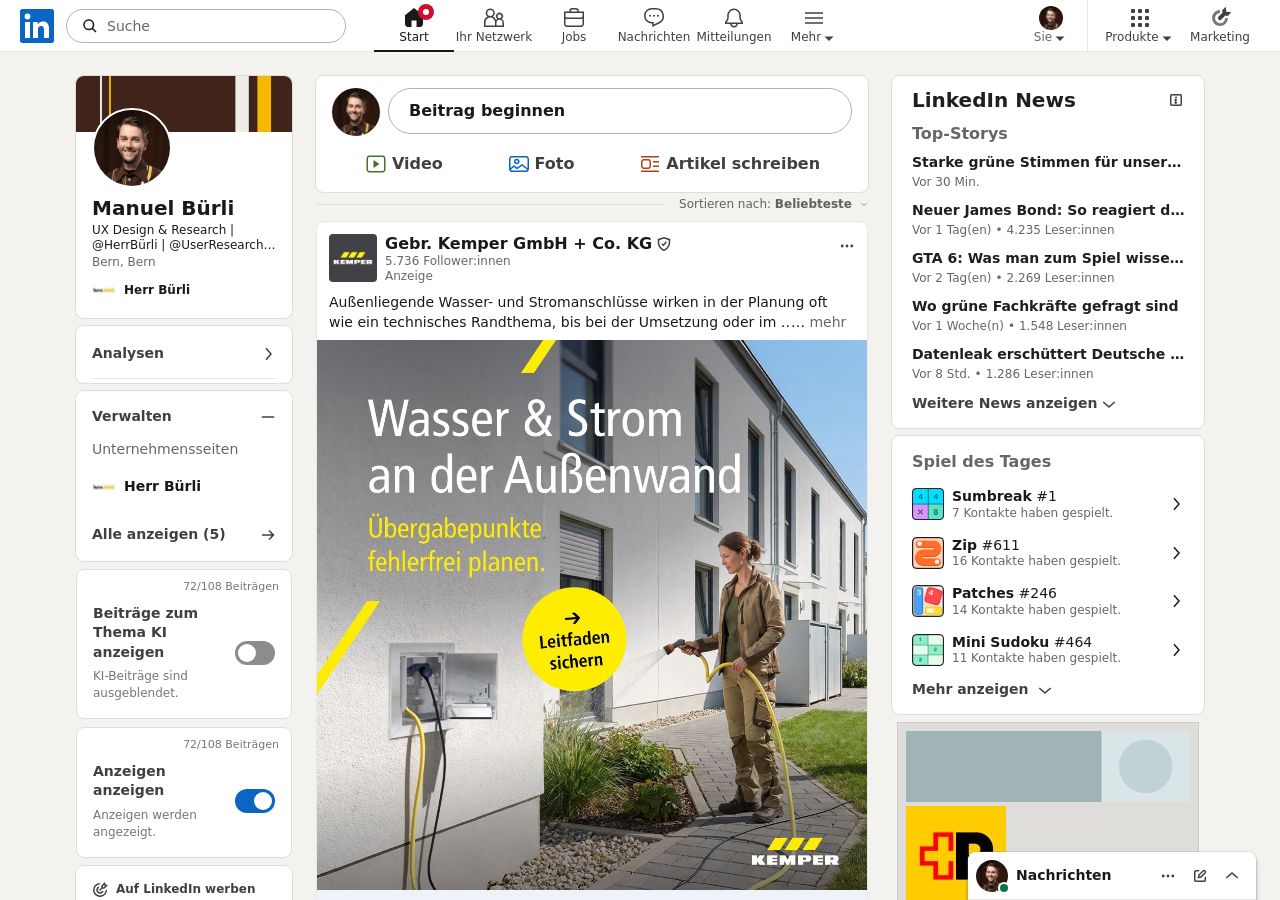
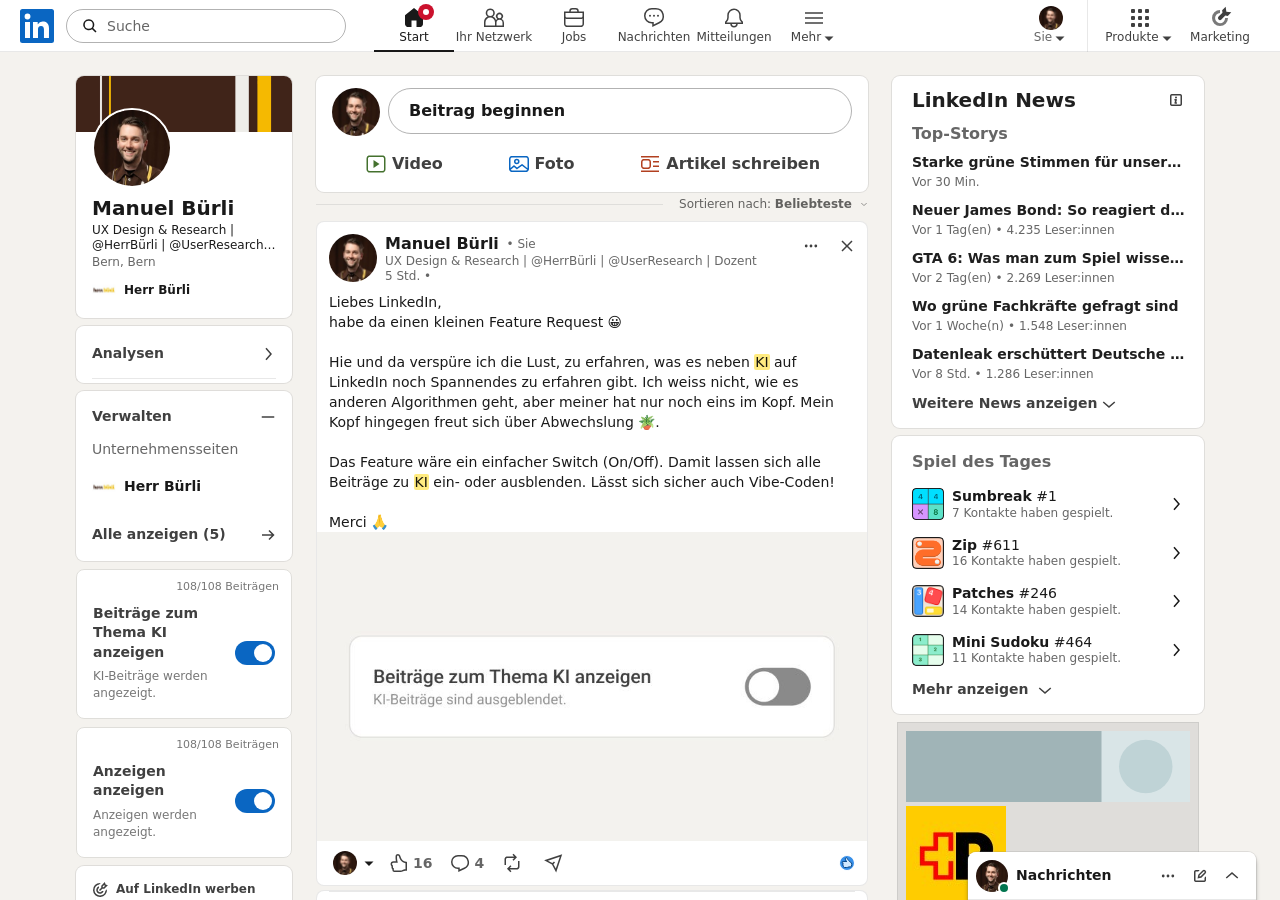
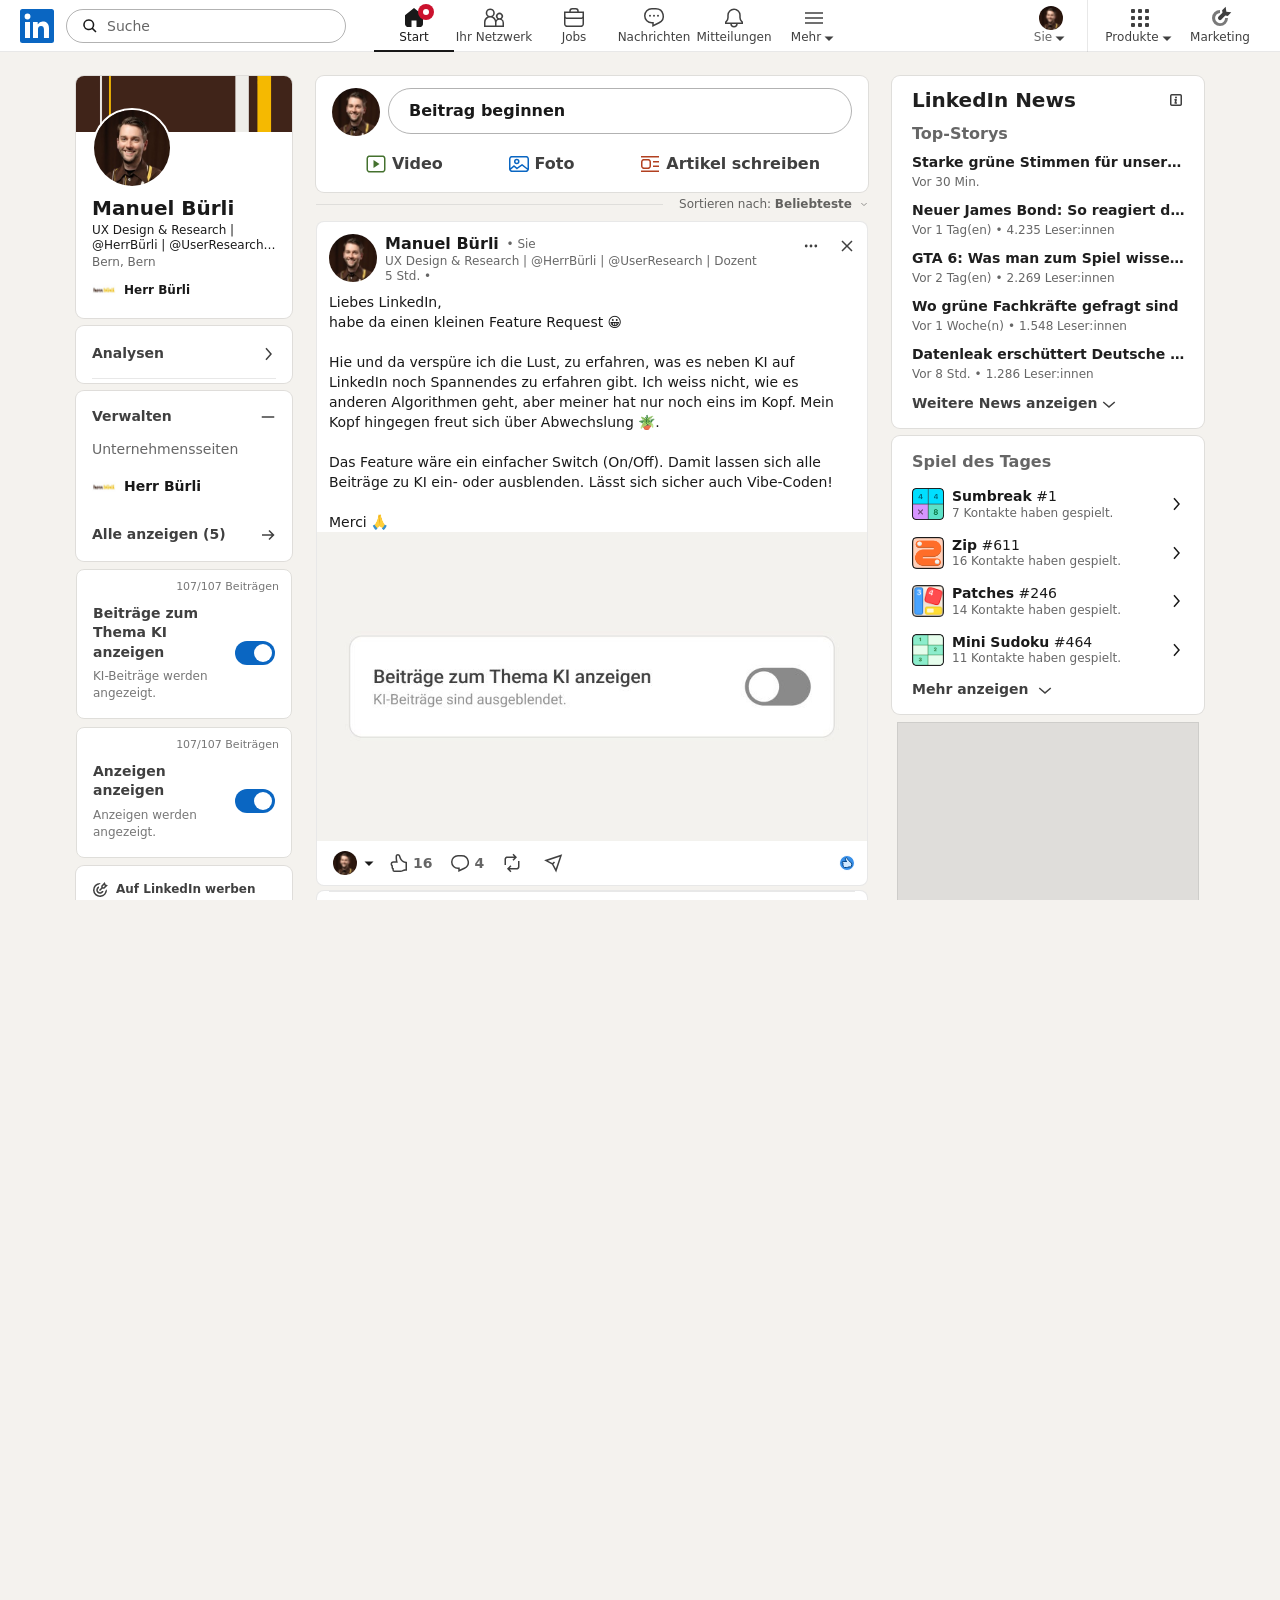
